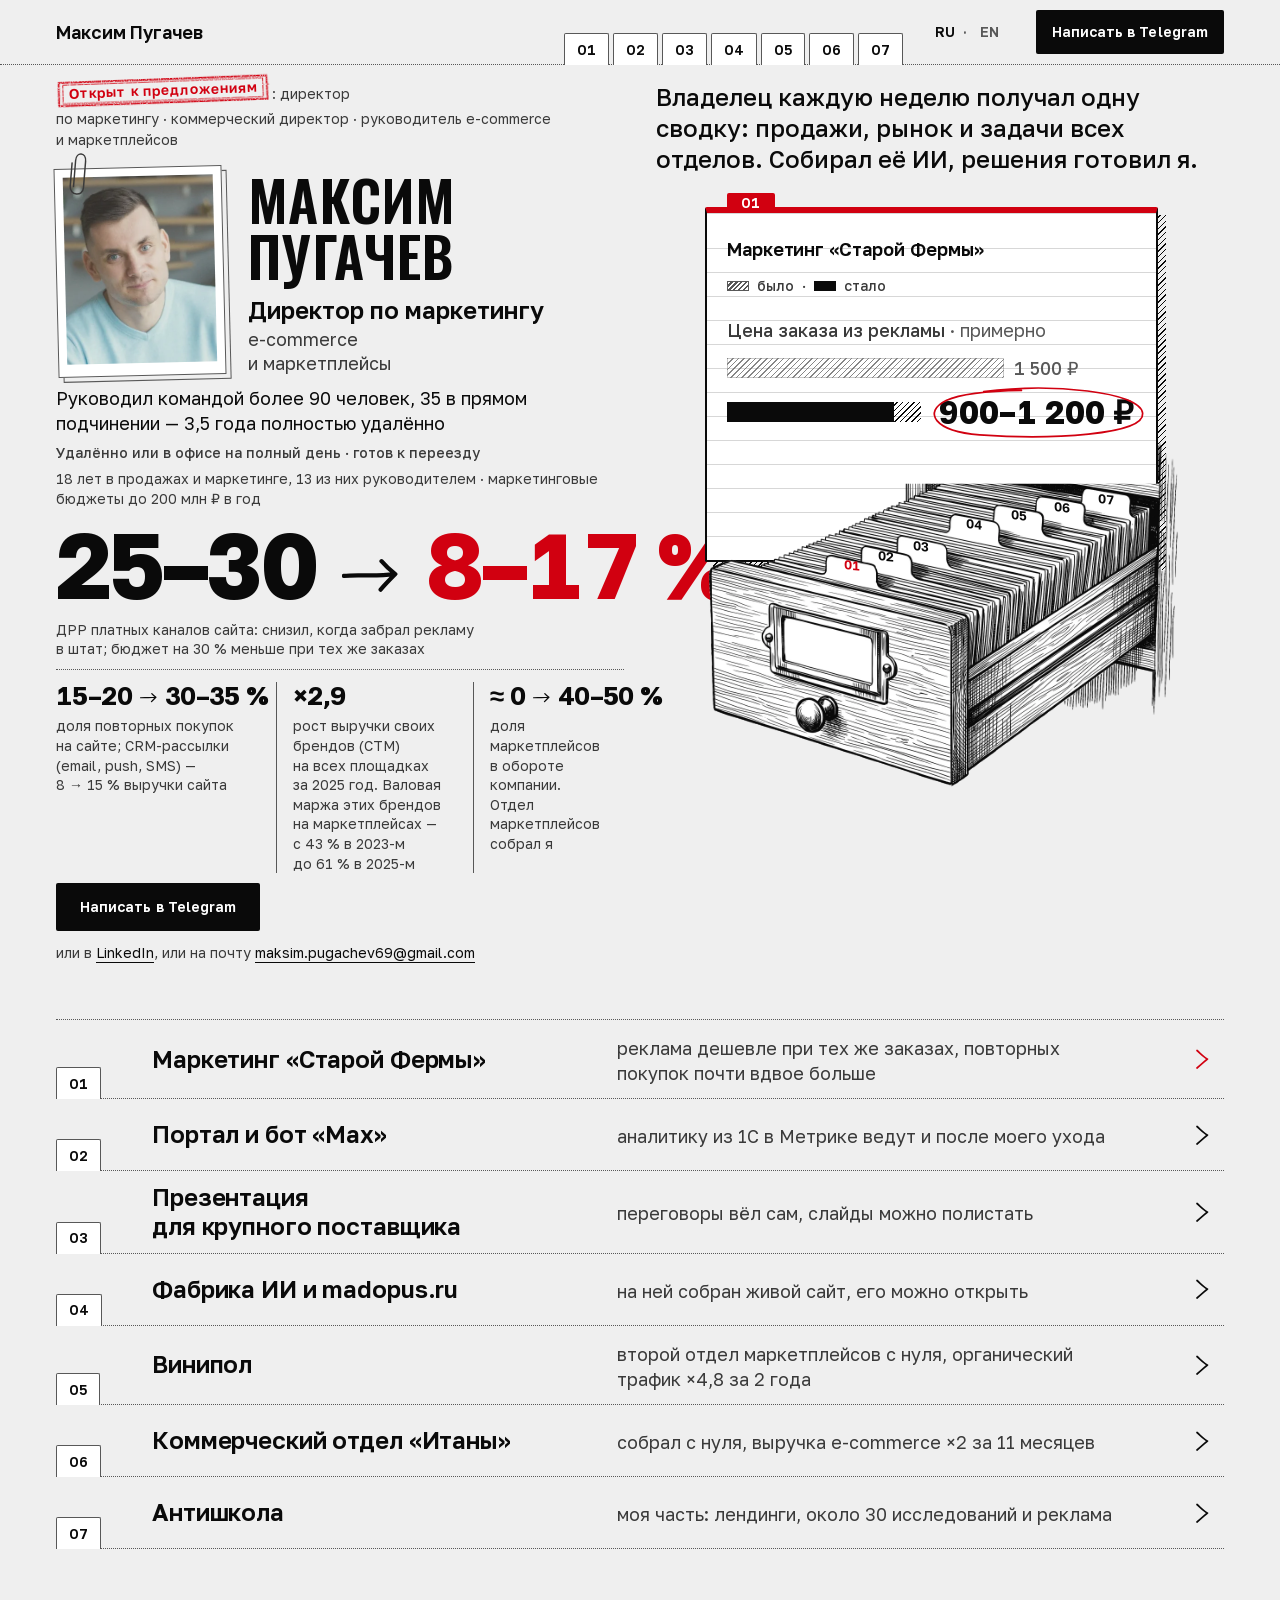
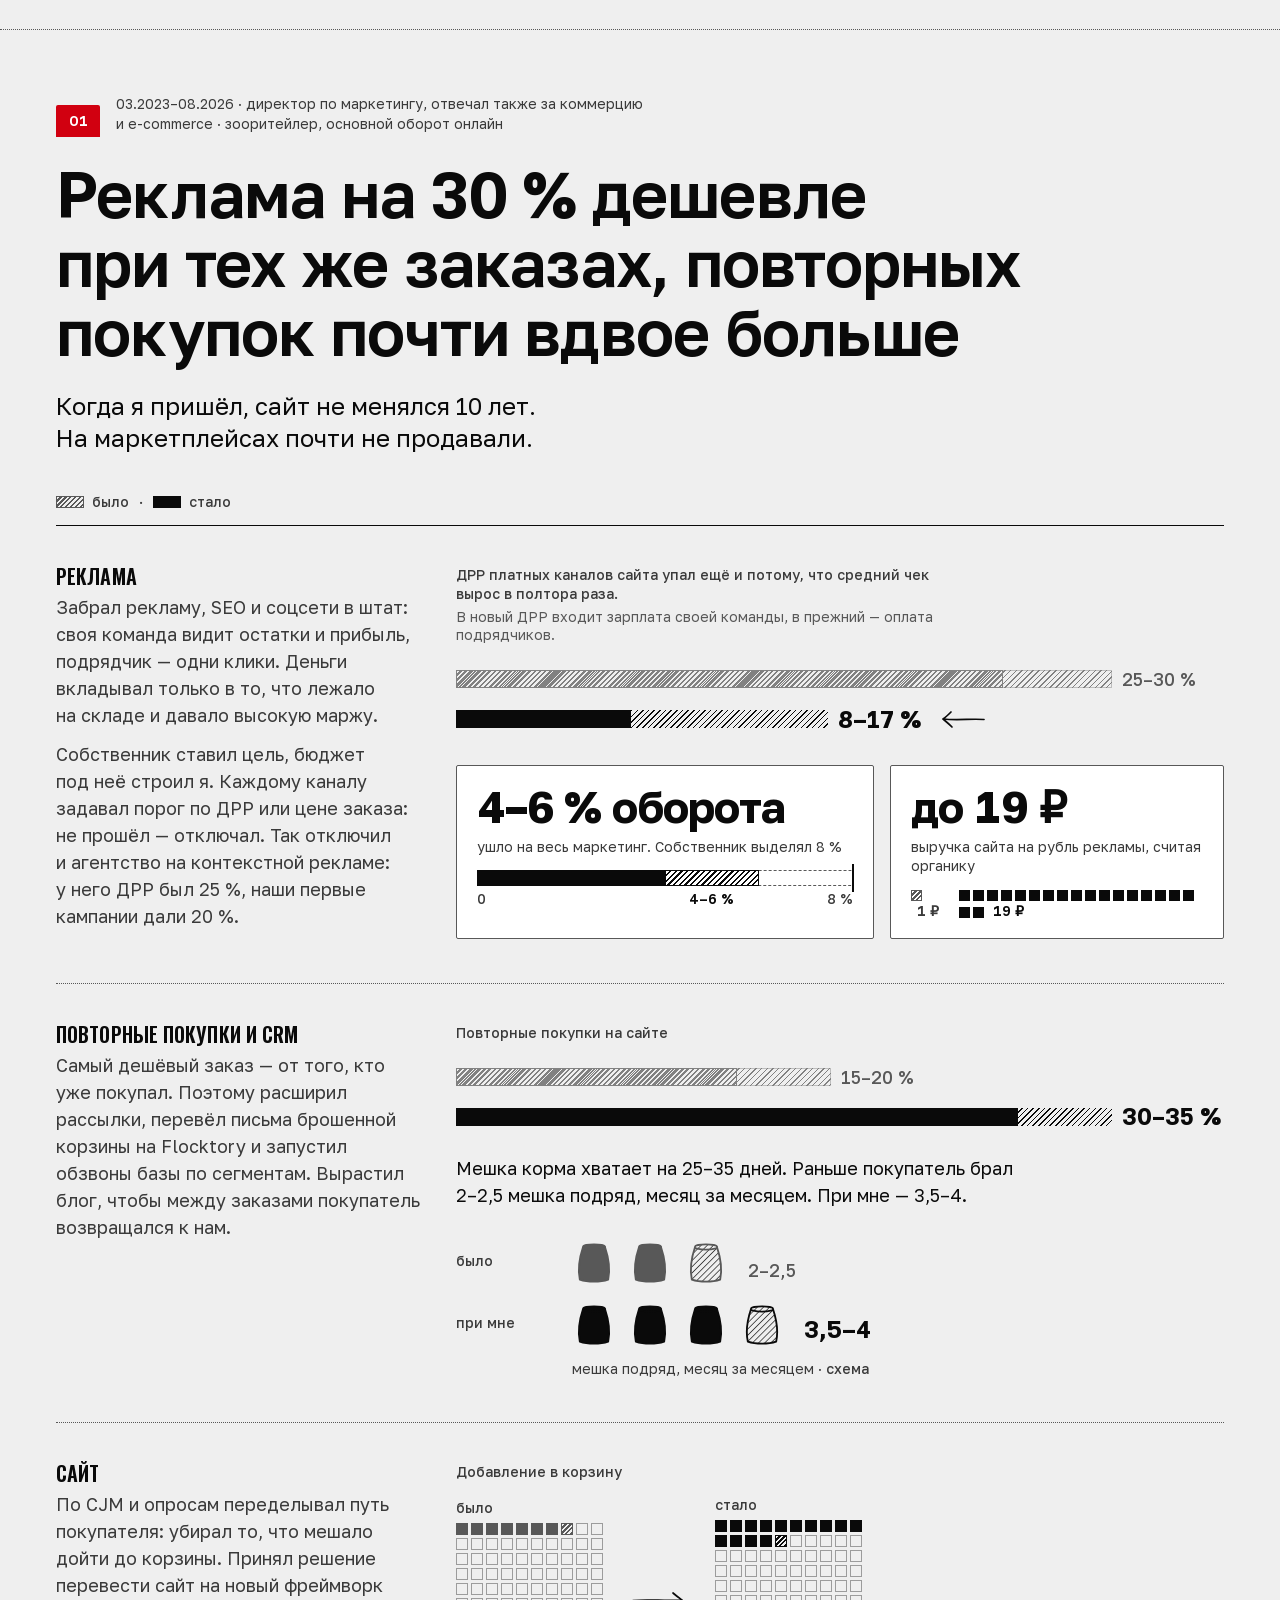
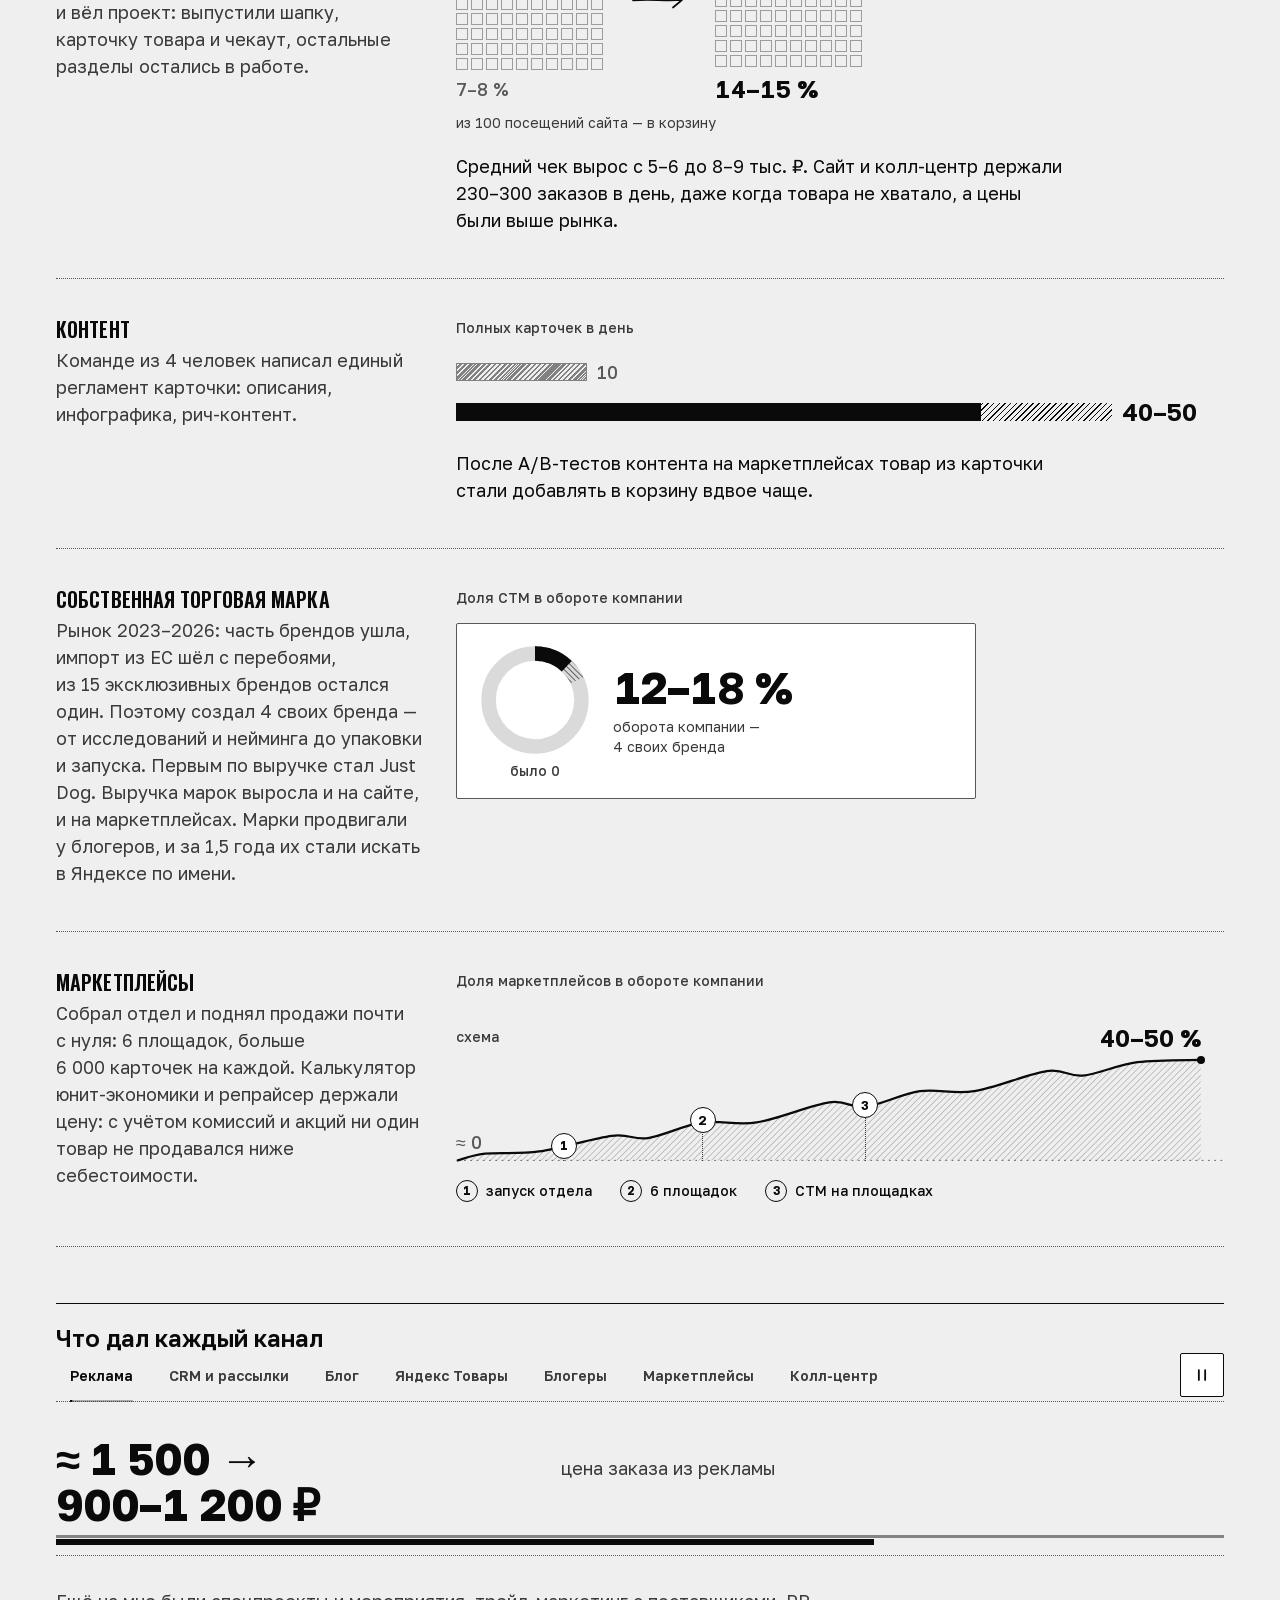
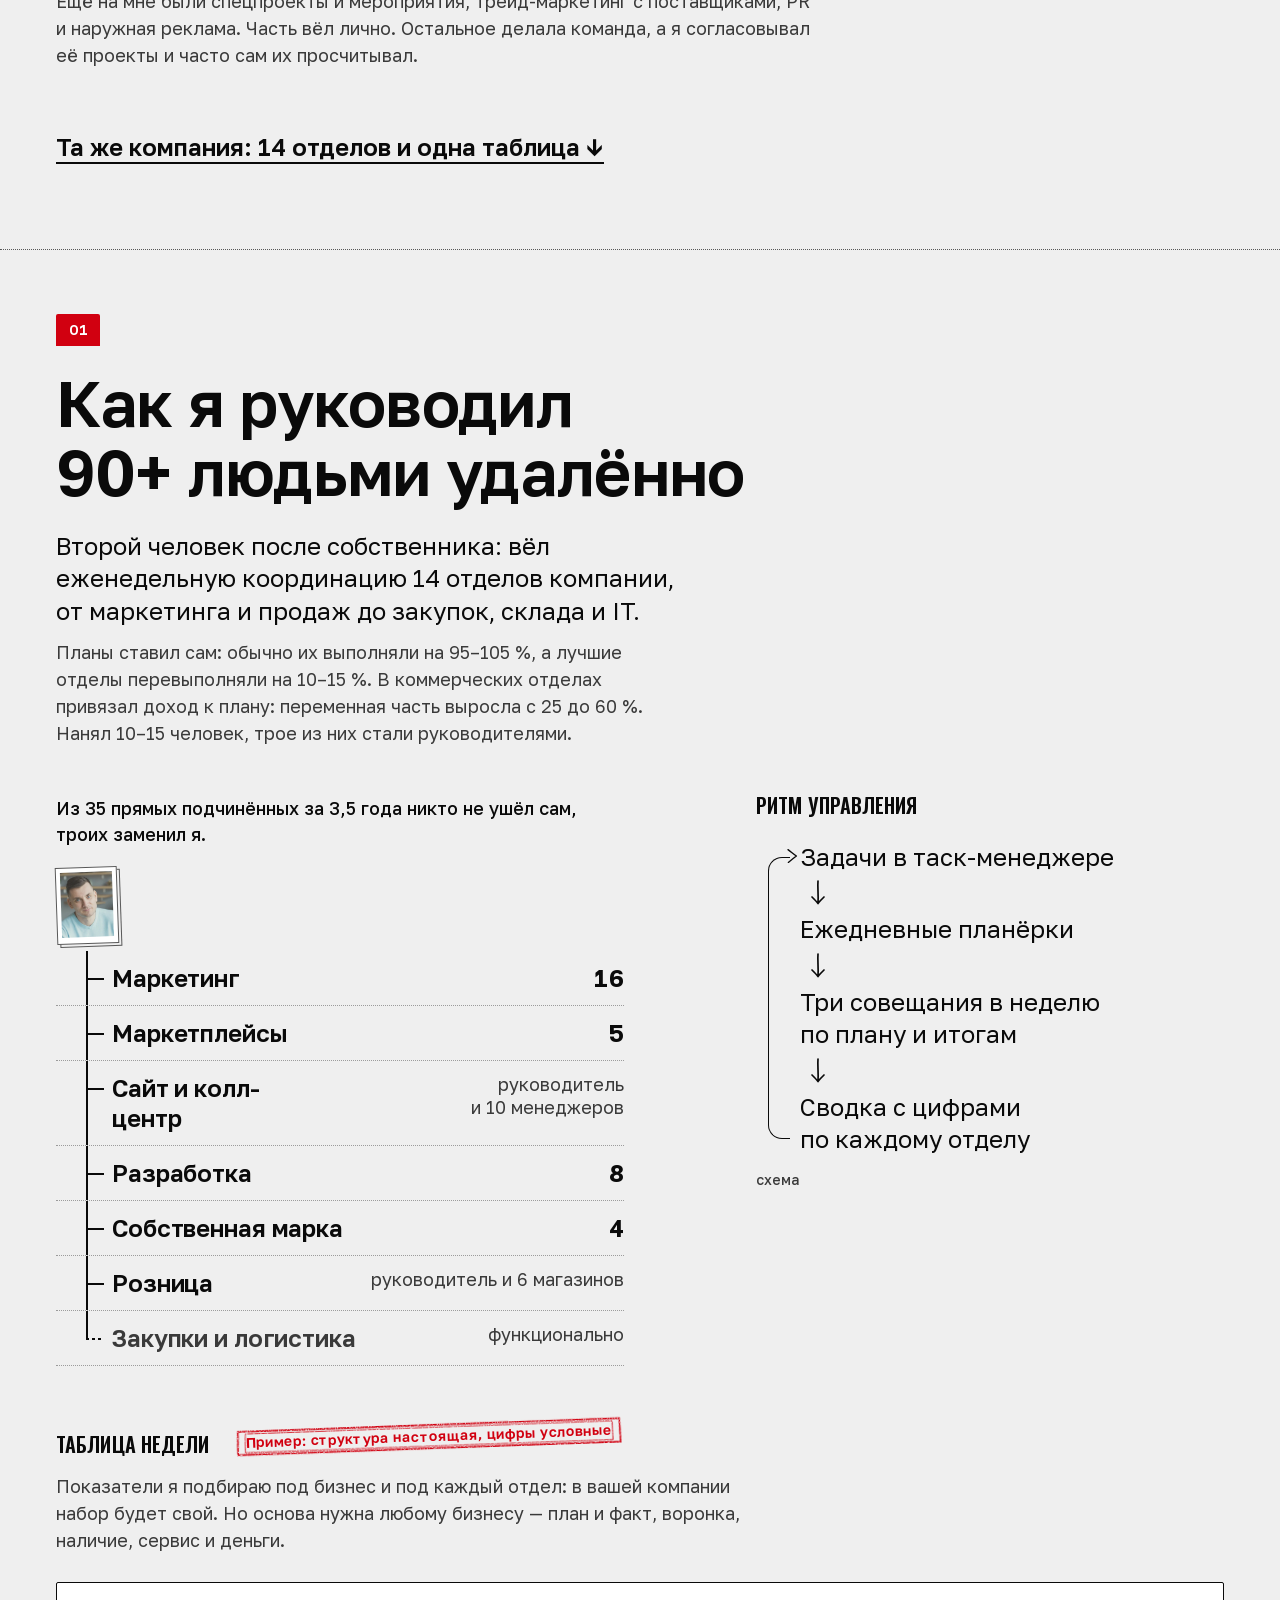
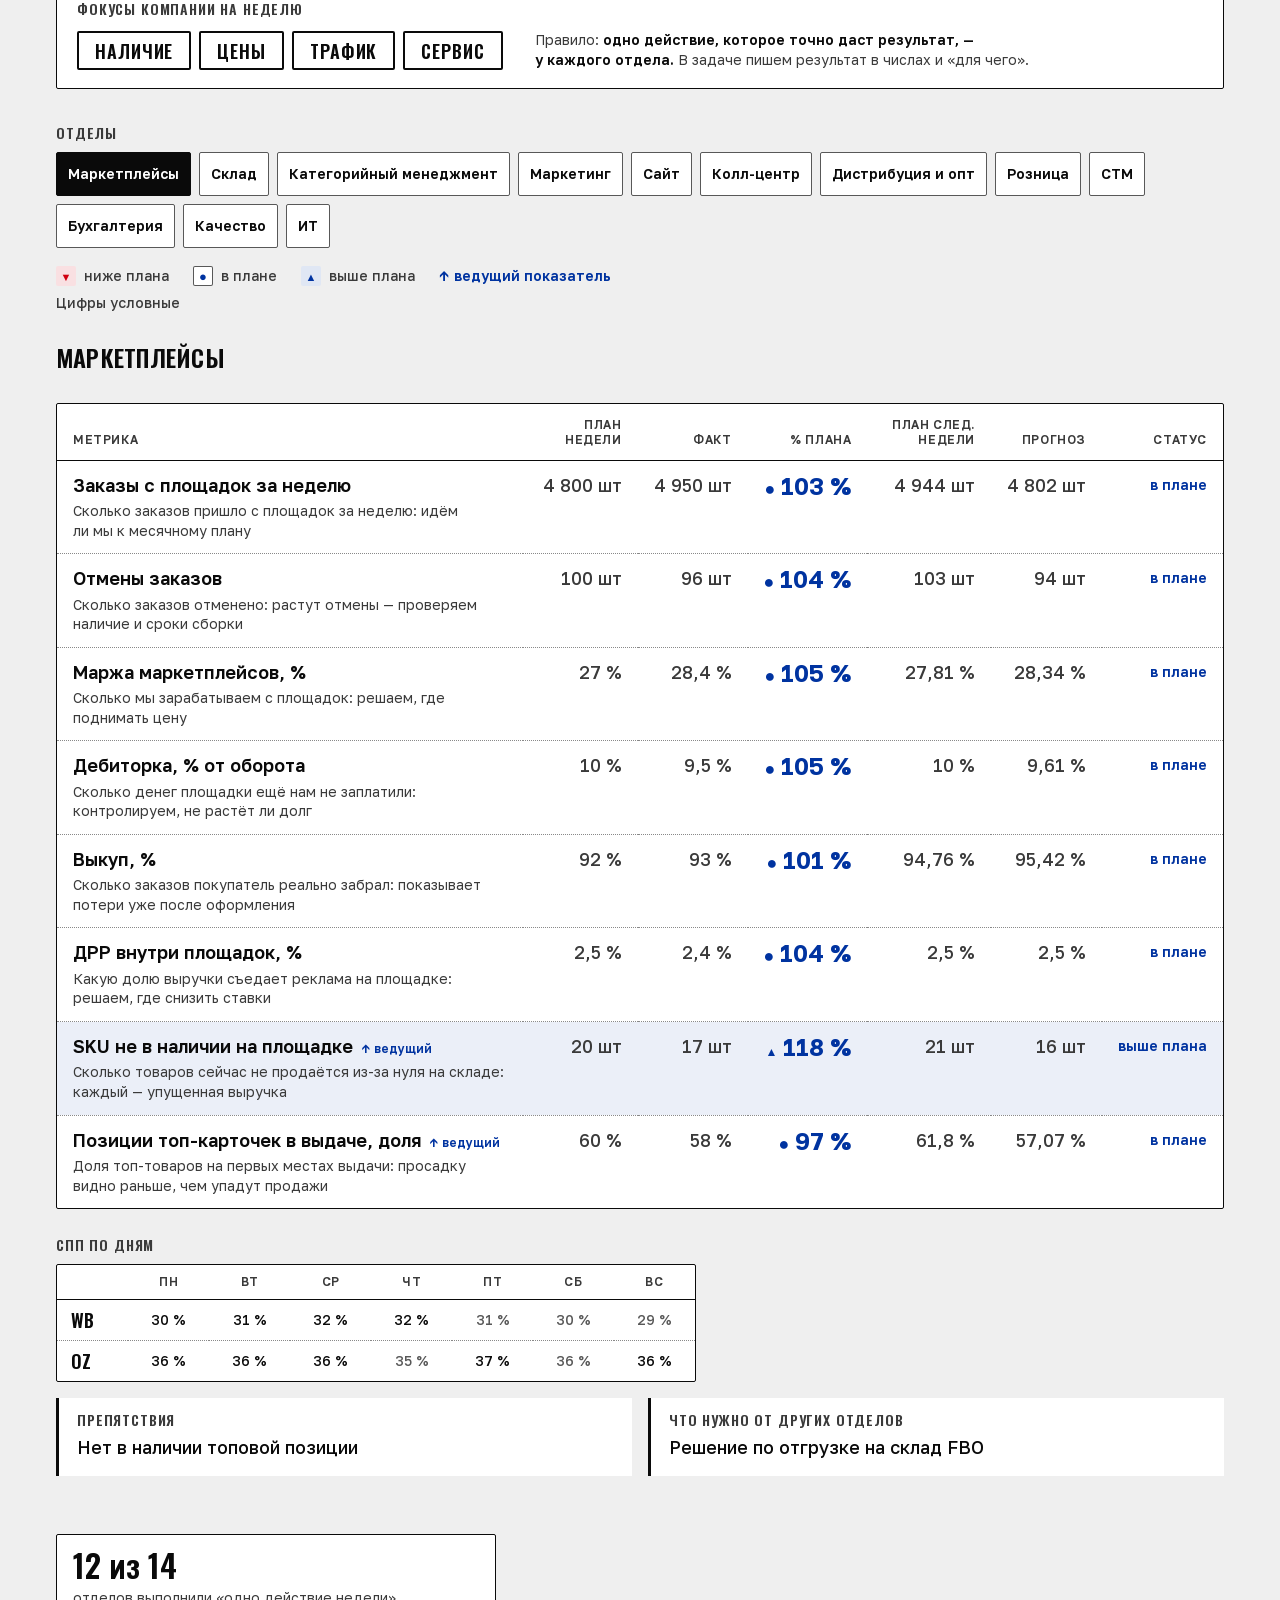
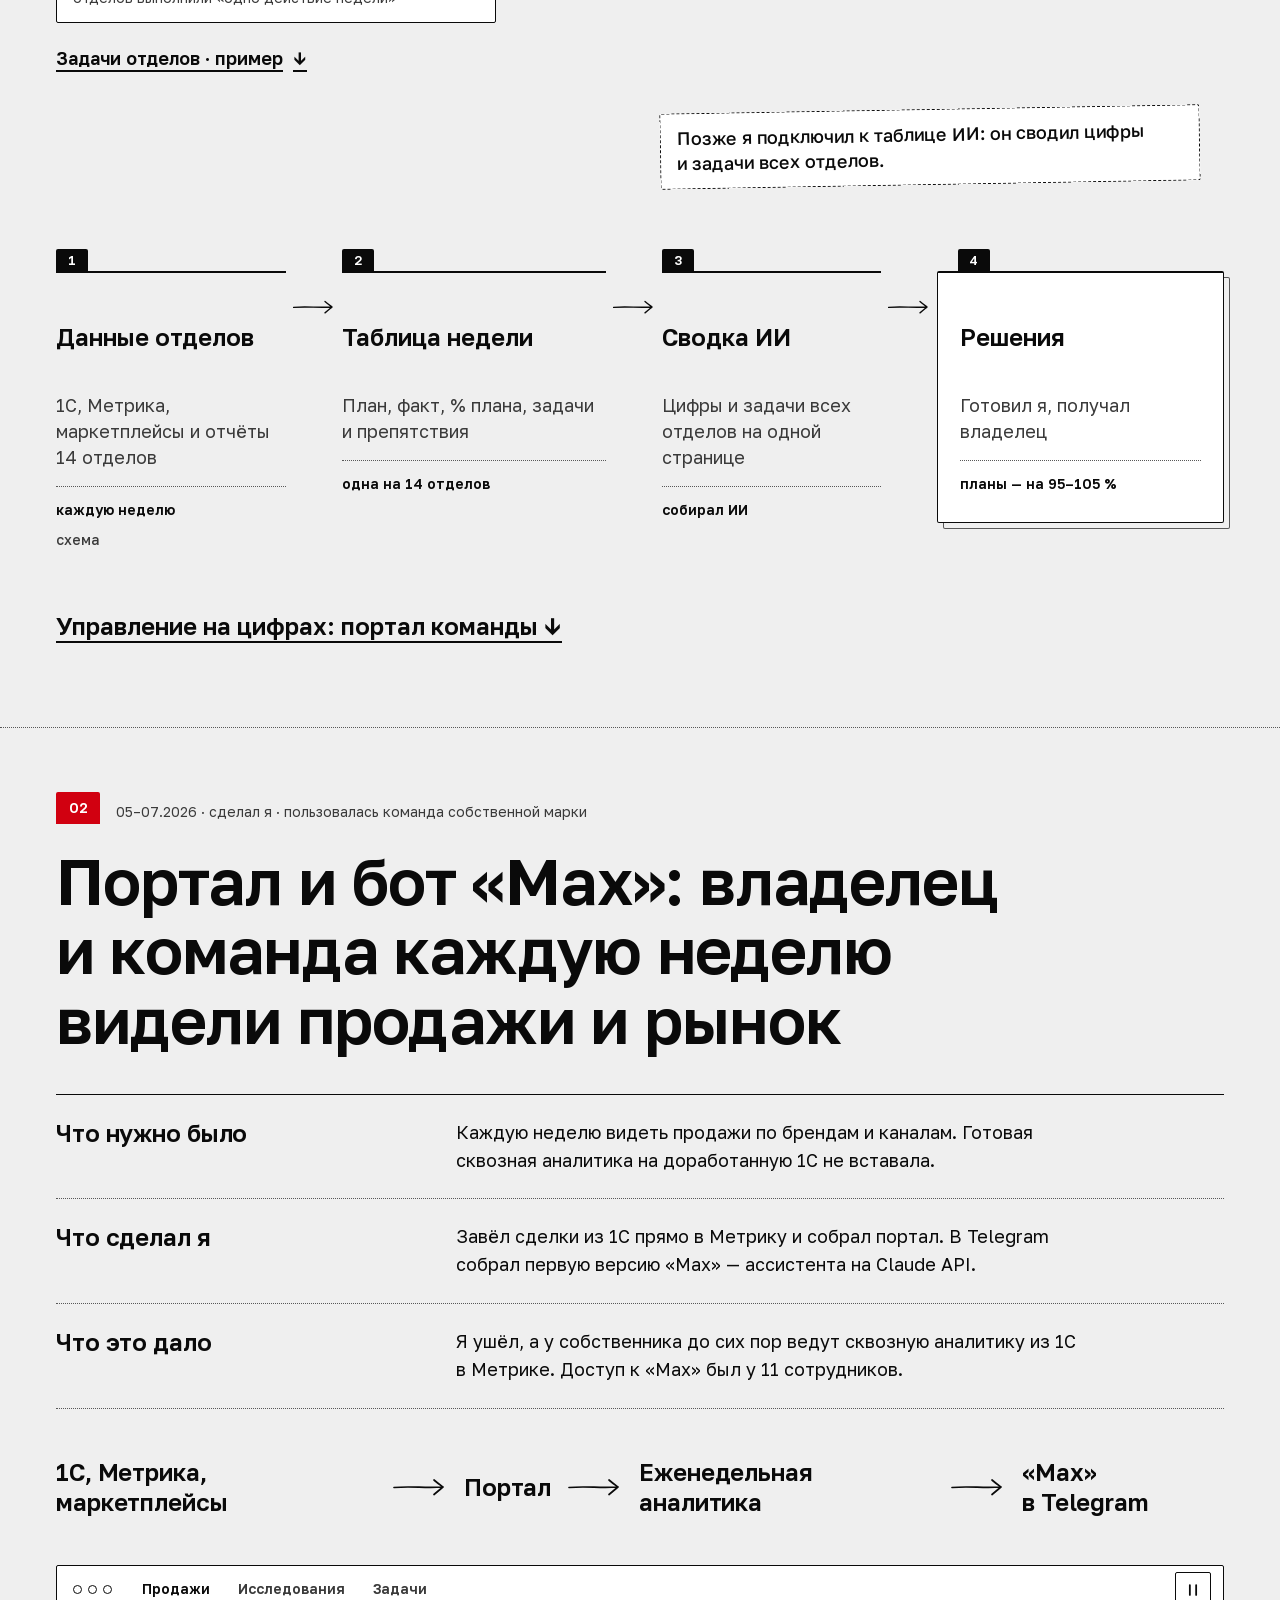
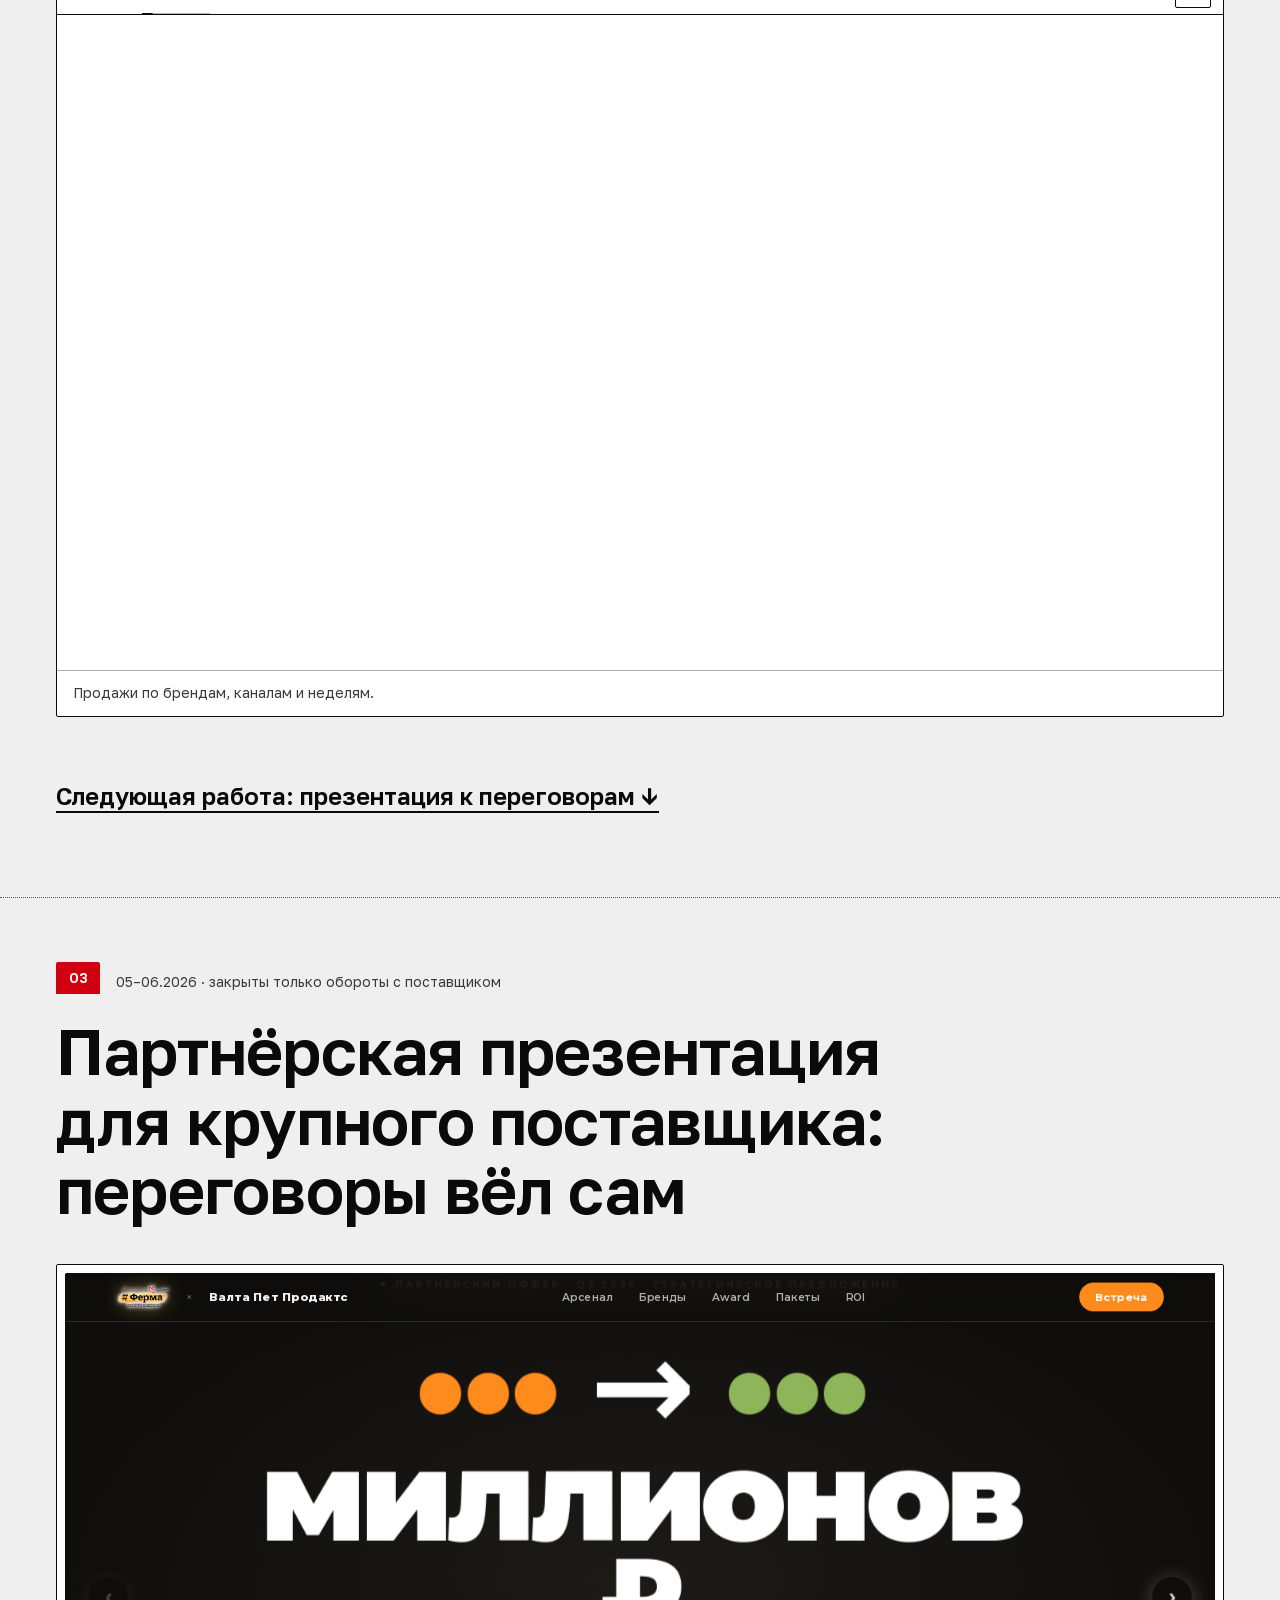
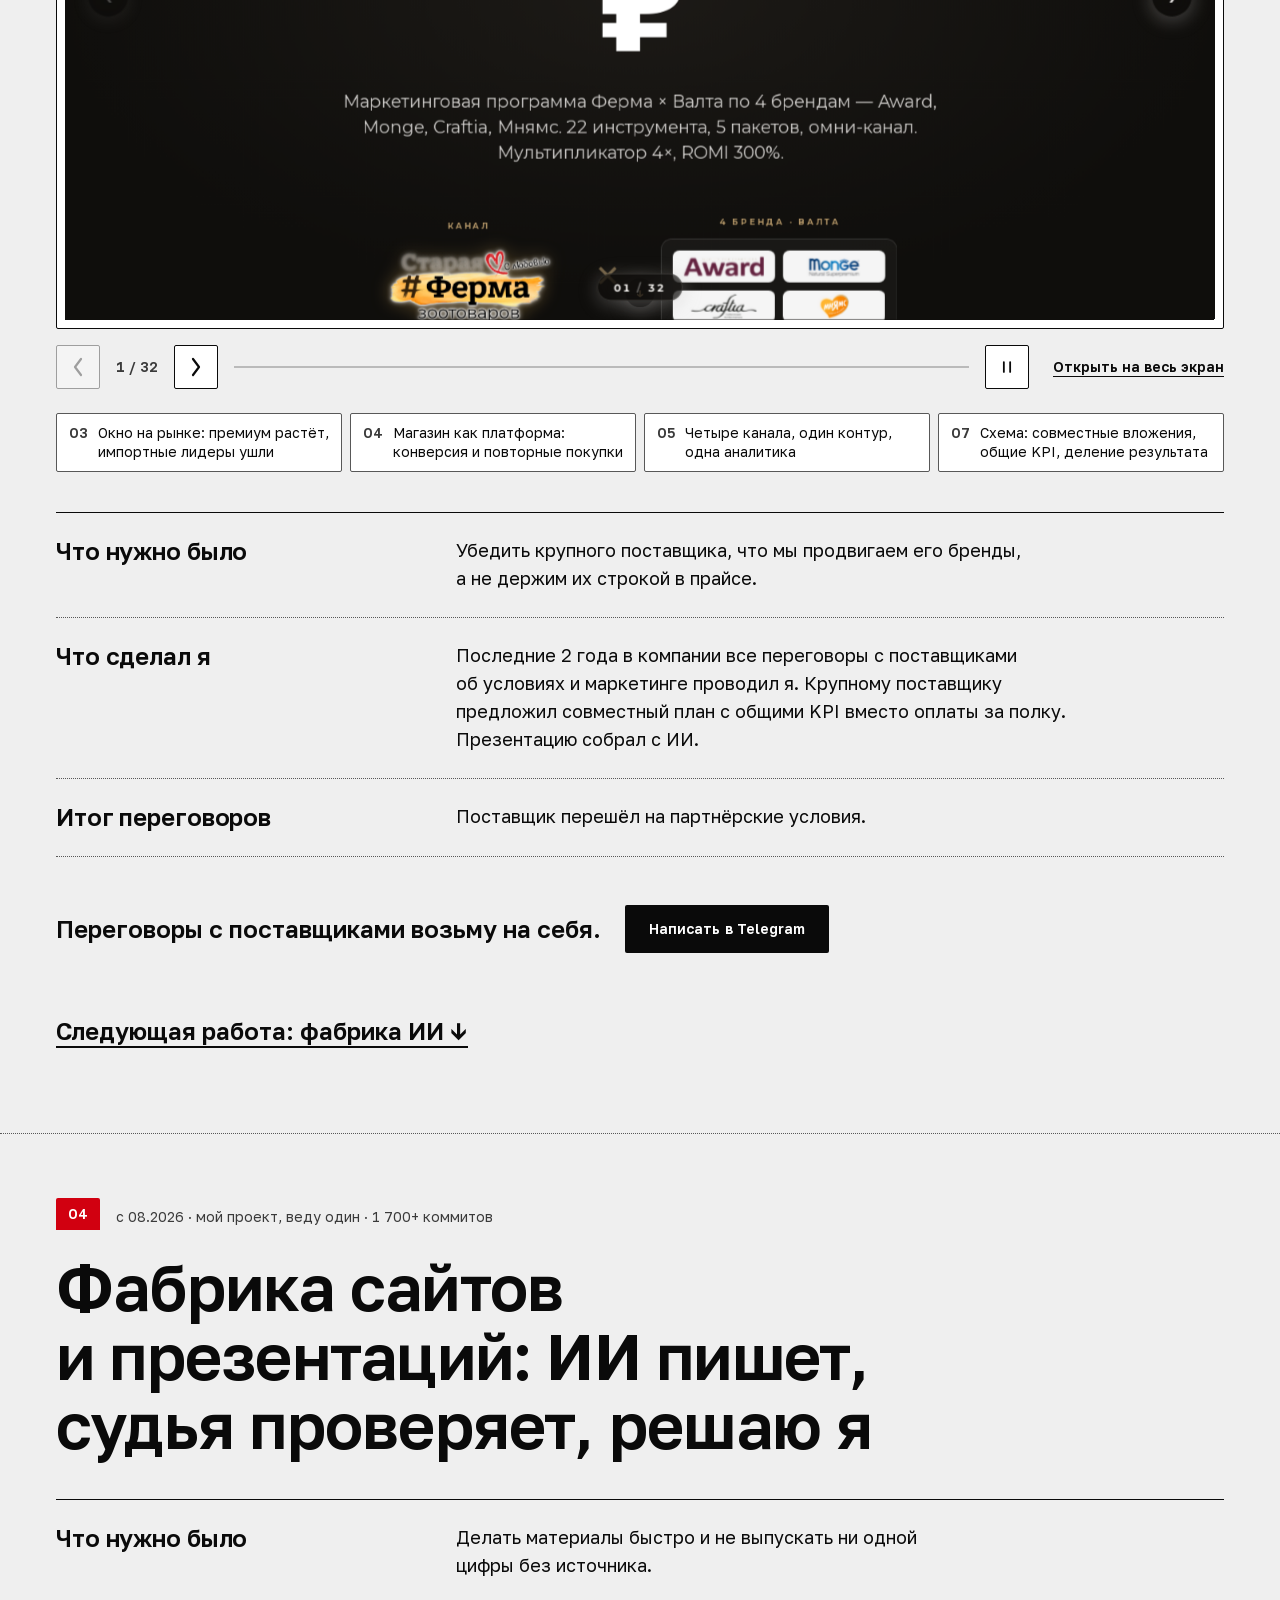
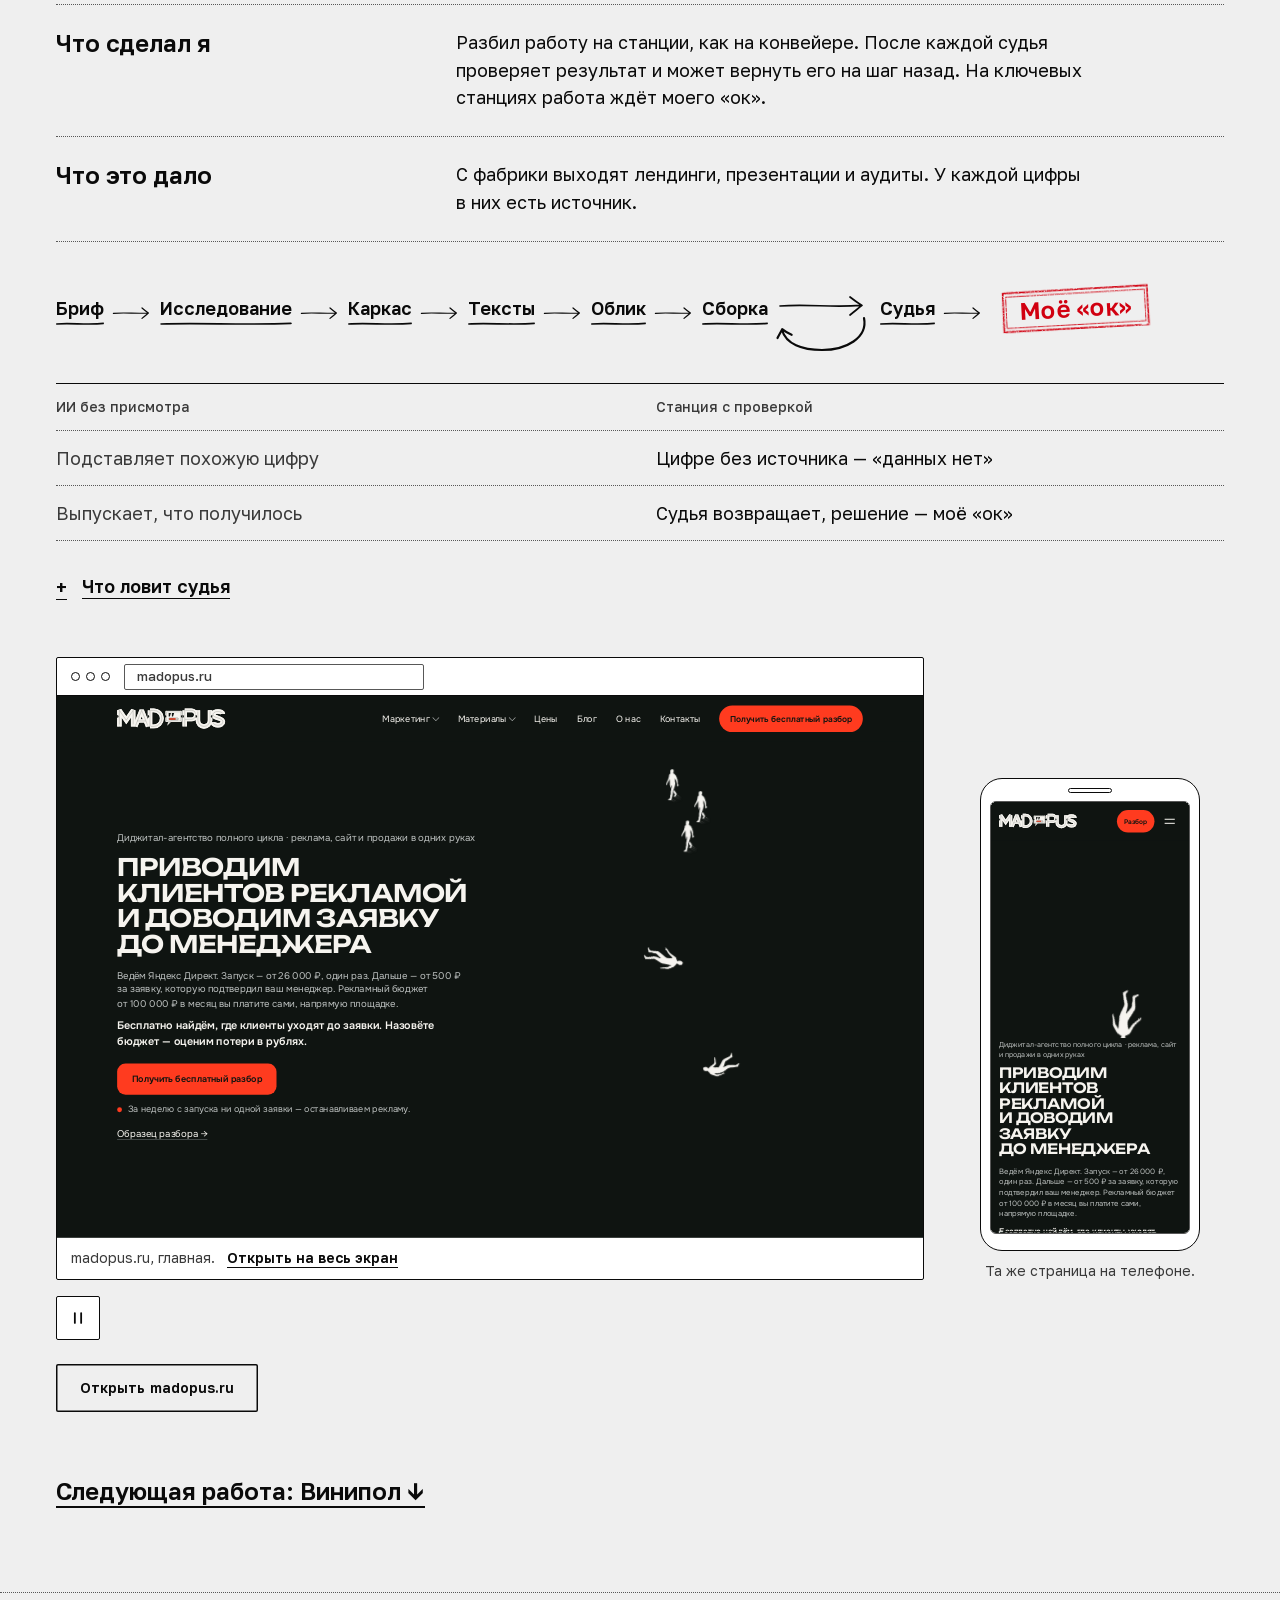
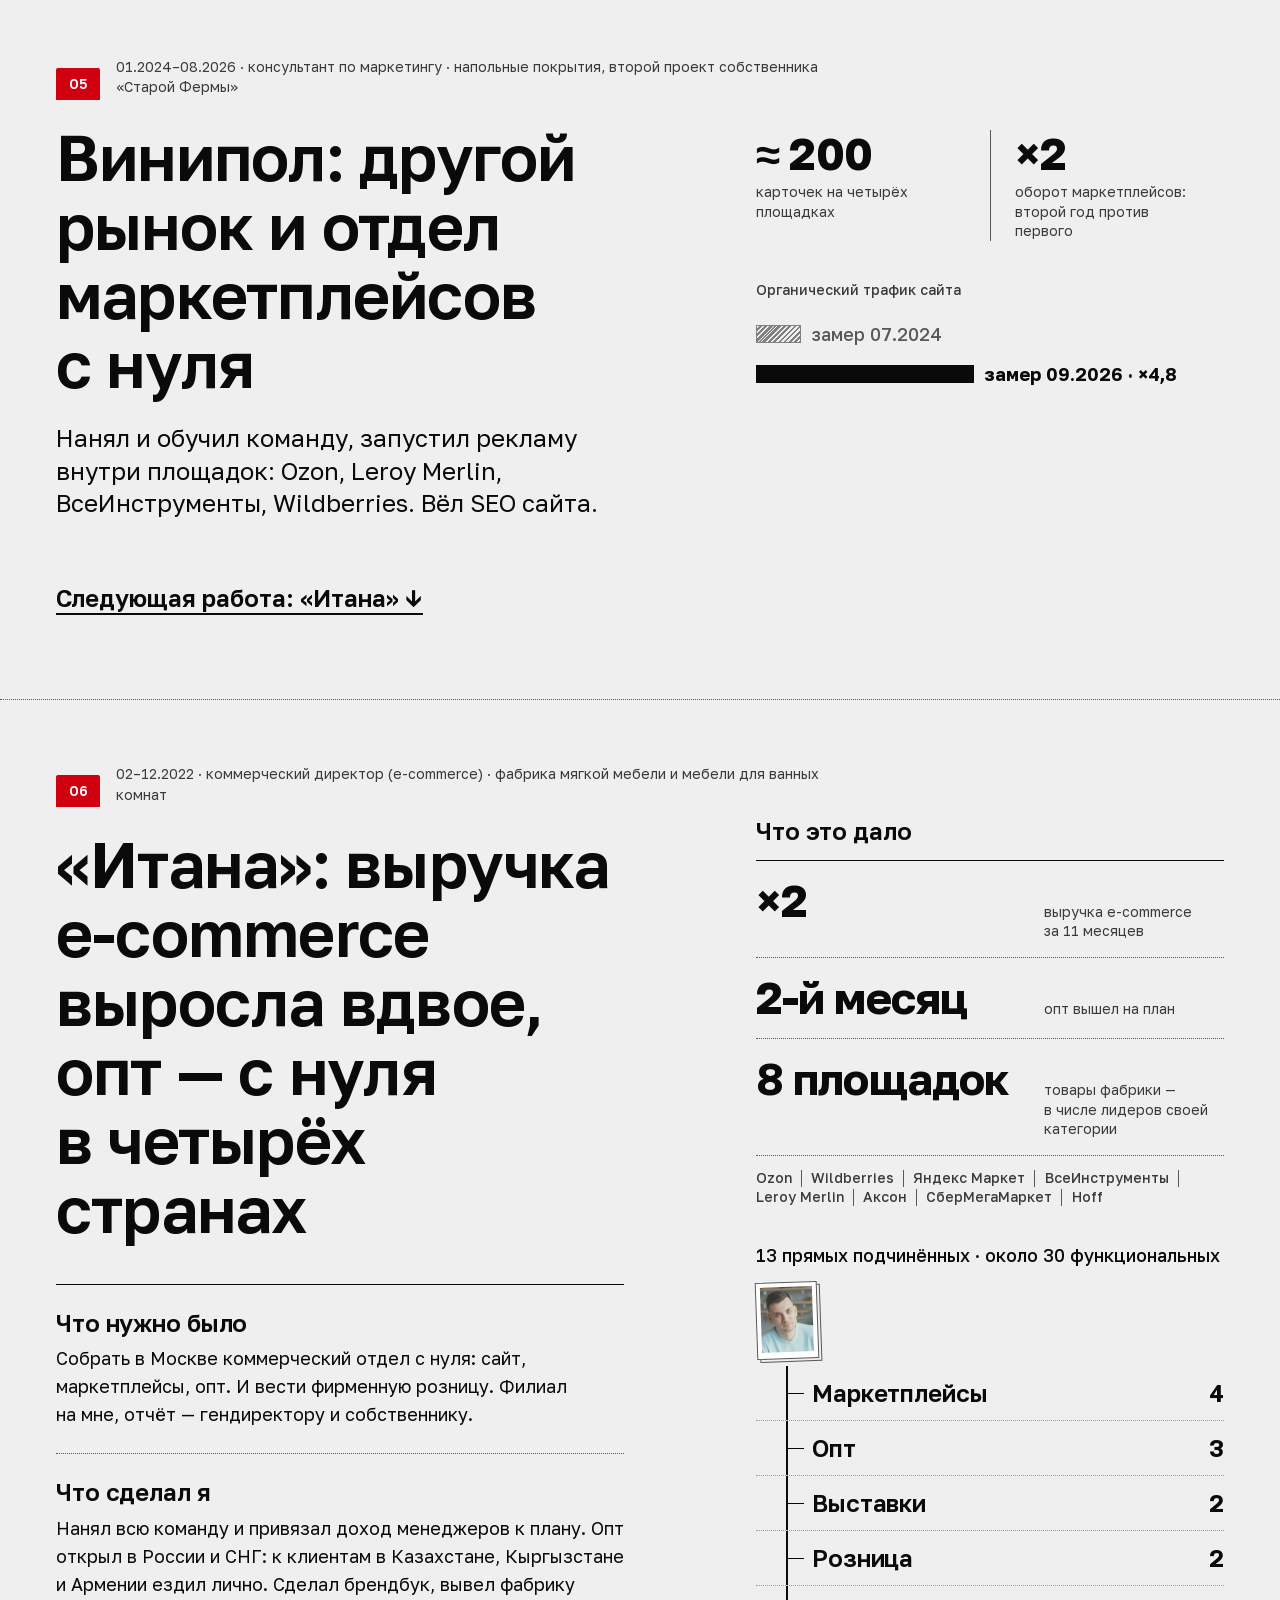
==== index.html @ 152501a0 "Itana as work 06 (card + section), drawer redrawn with 7 tabs, Antishkola 07; weekly table marked as" ====
<!doctype html>
<html lang="ru">
<head>
<meta charset="utf-8">
<meta name="viewport" content="width=device-width, initial-scale=1">
<meta name="color-scheme" content="light dark">
<link rel="icon" href="/favicon.svg" type="image/svg+xml">
<title>Максим Пугачев — директор по маркетингу. Примеры работ</title>
<link rel="alternate" hreflang="ru" href="https://maksimpugachev.com/">
<link rel="alternate" hreflang="en" href="https://maksimpugachev.com/en/">
<link rel="alternate" hreflang="x-default" href="https://maksimpugachev.com/">
<link rel="canonical" href="https://maksimpugachev.com/">
<meta property="og:url" content="https://maksimpugachev.com/">
<meta name="description" content="Директор по маркетингу: реклама дешевле при тех же заказах, повторных покупок почти вдвое больше, свои бренды и маркетплейсы с нуля. Семь работ и что они дали.">
<meta property="og:title" content="Максим Пугачев — директор по маркетингу. Примеры работ">
<meta property="og:description" content="Директор по маркетингу: реклама дешевле при тех же заказах, повторных покупок почти вдвое больше, свои бренды и маркетплейсы с нуля. Семь работ и что они дали.">
<meta property="og:type" content="profile">
<meta property="og:image" content="https://maksimpugachev.com/img/og-image.png">
<meta property="og:image:width" content="1200">
<meta property="og:image:height" content="630">
<meta name="twitter:card" content="summary_large_image">
<meta property="og:locale" content="ru_RU">
<meta property="og:locale:alternate" content="en_US">
<script>try{if(localStorage.getItem("lang")==="en"&&!location.hash)location.replace("en/")}catch(e){}</script>
<script>document.documentElement.classList.add("js");if(!matchMedia("(prefers-reduced-motion: reduce)").matches)document.documentElement.classList.add("anim");setTimeout(function(){if(!document.documentElement.classList.contains("js-ok"))document.documentElement.classList.remove("anim")},4000);</script>
<link rel="preload" href="fonts/Oswald-cyrillic-500-700.woff2" as="font" type="font/woff2" crossorigin>
<link rel="preload" href="fonts/GolosText-cyrillic-400-700.woff2" as="font" type="font/woff2" crossorigin>
<link rel="stylesheet" href="css/live.css">
<link rel="stylesheet" href="css/site.css">
<script type="application/ld+json">{"@context": "https://schema.org", "@type": "Person", "name": "Максим Пугачев", "jobTitle": "Директор по маркетингу", "image": "https://maksimpugachev.com/img/maksim-color-672.jpg", "sameAs": ["https://t.me/MaksimPugachev", "https://www.linkedin.com/in/maksim-pugachev"]}</script>
<script>
(function(m,e,t,r,i,k,a){m[i]=m[i]||function(){(m[i].a=m[i].a||[]).push(arguments)};m[i].l=1*new Date();
for(var j=0;j<document.scripts.length;j++){if(document.scripts[j].src===r){return;}}
k=e.createElement(t),a=e.getElementsByTagName(t)[0],k.async=1,k.src=r,a.parentNode.insertBefore(k,a)})(window,document,"script","https://mc.yandex.ru/metrika/tag.js","ym");
ym(113771801,"init",{clickmap:true,trackLinks:true,accurateTrackBounce:true,webvisor:true});
document.addEventListener("click",function(e){var t=e.target.closest&&e.target.closest("[data-goal],.lang-a,.dtab,.rx");if(!t)return;
var g=t.getAttribute("data-goal")||(t.classList.contains("lang-a")?"lang-switch":"toc-click");try{ym(113771801,"reachGoal",g);}catch(_){}},true);
</script>
</head>
<body>
<noscript><div><img src="https://mc.yandex.ru/watch/113771801" style="position:absolute;left:-9999px;" alt=""></div></noscript>
<a class="skip" href="#main">К содержанию</a>
<svg width="0" height="0" style="position:absolute" aria-hidden="true" focusable="false"><defs><filter id="stamp-rough" x="-4%" y="-20%" width="108%" height="140%" color-interpolation-filters="sRGB"><feTurbulence type="fractalNoise" baseFrequency="0.04 0.3" numOctaves="2" seed="5" result="n1"/><feDisplacementMap in="SourceGraphic" in2="n1" scale="1.6" xChannelSelector="R" yChannelSelector="G" result="d"/><feTurbulence type="fractalNoise" baseFrequency="0.9" numOctaves="2" seed="11" result="n2"/><feColorMatrix in="n2" type="matrix" values="0 0 0 0 0  0 0 0 0 0  0 0 0 0 0  0 0 0 -2.6 2.25" result="holes"/><feComposite in="d" in2="holes" operator="in"/></filter><filter id="stamp-speck" x="0" y="0" width="100%" height="100%" color-interpolation-filters="sRGB"><feTurbulence type="fractalNoise" baseFrequency="1.1" numOctaves="1" seed="3" result="n"/><feColorMatrix in="n" type="matrix" values="0 0 0 0 0  0 0 0 0 0  0 0 0 0 0  0 0 0 -2.2 2.05" result="holes"/><feComposite in="SourceGraphic" in2="holes" operator="in"/></filter></defs></svg>
<header class="top"><div class="top-in"><a class="name" href="#hero">Максим Пугачев</a><nav class="tabs" aria-label="Работы"><a class="tab" href="#ferma" data-goal="toc-click">01<span class="tab-n">Маркетинг «Старой Фермы»</span></a><a class="tab" href="#stm" data-goal="toc-click">02<span class="tab-n">Портал и бот «Max»</span></a><a class="tab" href="#deck" data-goal="toc-click">03<span class="tab-n">Презентация для крупного поставщика</span></a><a class="tab" href="#factory" data-goal="toc-click">04<span class="tab-n">Фабрика ИИ и madopus.ru</span></a><a class="tab" href="#floor" data-goal="toc-click">05<span class="tab-n">Винипол</span></a><a class="tab" href="#itana" data-goal="toc-click">06<span class="tab-n">Коммерческий отдел «Итаны»</span></a><a class="tab" href="#antishkola" data-goal="toc-click">07<span class="tab-n">Антишкола</span></a></nav><nav class="lang" aria-label="Язык"><span class="lang-c" aria-current="true">RU</span><span class="lang-d" aria-hidden="true">·</span><a class="lang-a" href="en/" hreflang="en" lang="en" data-lang="en" aria-label="English version">EN</a></nav><a class="btn btn-sm" href="https://t.me/MaksimPugachev" data-goal="tg-click">Написать в Telegram</a></div></header>
<main id="main">
<div class="first">
<section id="hero" class="hero" aria-labelledby="h1" data-move="hero"><p class="cat"><span class="stamp"><svg viewBox="0 0 200 40" preserveAspectRatio="none" aria-hidden="true" focusable="false"><path class="st-o" d="M2.4 3.2 L197.6 2.3 L197.9 37.4 L2.1 37.9 Z" vector-effect="non-scaling-stroke"/><path class="st-i" d="M6.2 6.6 L193.9 5.9 L194.1 34.1 L5.9 34.6 Z" vector-effect="non-scaling-stroke"/></svg><span class="st-t">Открыт к предложениям</span></span>: директор по маркетингу · коммерческий директор · руководитель <span class="nw">e-commerce</span> и маркетплейсов</p><div class="id"><figure class="photo"><svg class="clip" viewBox="0 0 30 72" aria-hidden="true" focusable="false"><path d="M9 56 V17 C 9 3, 24 3, 24 17 V57 C 24 71, 4 70, 4 56 V21" fill="none" stroke="currentColor" stroke-width="2.2" stroke-linecap="round" stroke-linejoin="round"/></svg><picture><source type="image/webp" srcset="img/maksim-color-336.webp 1x, img/maksim-color-672.webp 2x"><img src="img/maksim-color-336.jpg" srcset="img/maksim-color-336.jpg 1x, img/maksim-color-672.jpg 2x" width="176" height="217" alt="Максим Пугачев"></picture></figure><div class="id-t"><h1 id="h1">Максим Пугачев</h1><p class="role"><span class="r1">Директор по маркетингу</span><span class="r2"><span class="nw">e-commerce</span> и маркетплейсы</span></p></div></div><div class="facts"><p class="team">Руководил командой более 90 человек, 35 в прямом подчинении — 3,5 года полностью удалённо</p><p class="place">Удалённо или в офисе на полный день · готов к переезду</p><p class="exp">18 лет в продажах и маркетинге, 13 из них руководителем · маркетинговые бюджеты до 200 млн ₽ в год</p></div><dl class="figs" data-show="четыре цифры: было → стало"><div class="fig fig-0"><dt><span class="n"><span class="nw">25–30</span> <span class="arr">→</span> <span class="to"><span class="nw">8–17</span> %</span></span></dt><dd>ДРР платных каналов сайта: снизил, когда забрал рекламу в штат; бюджет на 30 % меньше при тех же заказах</dd></div><div class="fig fig-1"><dt><span class="n"><span class="nw">15–20</span> <span class="arr">→</span> <span class="nw">30–35</span> %</span></dt><dd>доля повторных покупок на сайте; CRM-рассылки (email, push, SMS) — <span class="nw">8 → 15 %</span> выручки сайта</dd></div><div class="fig fig-2"><dt><span class="n">×2,9</span></dt><dd>рост выручки своих брендов (СТМ) на всех площадках за 2025 год. Валовая маржа этих брендов на маркетплейсах — с <span class="nw">43 %</span> в <span class="nw">2023-м</span> до <span class="nw">61 %</span> в <span class="nw">2025-м</span></dd></div><div class="fig fig-3"><dt><span class="n"><span class="nw">≈ 0</span> <span class="arr">→</span> <span class="nw">40–50</span> %</span></dt><dd>доля маркетплейсов в обороте компании. Отдел маркетплейсов собрал я</dd></div></dl><p class="cta"><a class="btn" href="https://t.me/MaksimPugachev" data-goal="tg-click">Написать в Telegram</a><span class="mail">или в <a href="https://www.linkedin.com/in/maksim-pugachev" data-goal="li-click" rel="me">LinkedIn</a>, или на почту <a href="mailto:maksim.pugachev69@gmail.com" data-goal="mail-click">maksim.pugachev69@gmail.com</a></span></p></section>
<section id="toc" class="toc" aria-labelledby="thesis" data-key-image data-move="toc"><p id="thesis" class="thesis">Владелец каждую неделю получал одну сводку: продажи, рынок и задачи всех отделов. Собирал её ИИ, решения готовил я.</p><div class="stagewrap"><div class="stage" id="stage"><div class="cam" id="cam"><div class="pulls"><div class="card is-up is-open" id="card-1" data-card="1"><div class="sh"></div><div class="paper"><span class="ctab">01</span><div class="face"><a class="ct" href="#ferma" data-goal="toc-click">Маркетинг «Старой Фермы»</a><p class="key key-card"><span class="k k-was">было</span> · <span class="k k-now">стало</span></p></div><div class="bars bars-one"><div class="br"><p class="bl">Цена заказа из рекламы <span class="bl-q">· примерно</span></p><div class="trk trk-was"><i class="b b-was" style="--w:100%"></i><b class="v v-was" style="--w:100%"><span class="nw">1 500</span> ₽</b></div><div class="trk trk-now"><i class="b b-now" data-from="1.43" style="--w:70%"><i class="sd" style="width:85.71%"></i></i><b class="v v-now" style="--w:70%"><span class="circ-w"><span class="nw">900–1 200</span> ₽<svg class="circ" viewBox="0 0 190 44" preserveAspectRatio="none" aria-hidden="true" focusable="false"><path class="mk mk-ring" pathLength="1" vector-effect="non-scaling-stroke" d="M51.8 6 C 107.1 -1, 181.4 6, 183.1 23 C 184.8 40, 107.1 44, 48.4 40 C 10.4 37, 1.7 22, 20.7 13 C 41.5 4, 107.1 2, 169.3 10"/></svg></span></b></div></div></div></div></div><div class="card" id="card-2" data-card="2"><div class="sh"></div><div class="paper"><span class="ctab">02</span><div class="face"><a class="ct" href="#stm" data-goal="toc-click">Портал и бот «Max»</a></div><div class="proof"><picture><source type="image/webp" srcset="img/stm-sales-880.webp 880w, img/stm-sales-1760.webp 1760w" sizes="(min-width:1200px) 560px, 92vw"><img width="880" height="550" src="img/stm-sales-880.jpg" srcset="img/stm-sales-880.jpg 880w, img/stm-sales-1760.jpg 1760w" sizes="(min-width:1200px) 560px, 92vw" alt="Продажи по брендам, каналам и неделям." loading="lazy" decoding="async"></picture></div></div></div><div class="card" id="card-3" data-card="3"><div class="sh"></div><div class="paper"><span class="ctab">03</span><div class="face"><a class="ct" href="#deck" data-goal="toc-click">Презентация для крупного поставщика</a></div><div class="proof"><picture><source type="image/webp" srcset="img/deck-4-880.webp 880w, img/deck-4-1760.webp 1760w" sizes="(min-width:1200px) 560px, 92vw"><img width="880" height="471" src="img/deck-4-880.jpg" srcset="img/deck-4-880.jpg 880w, img/deck-4-1760.jpg 1760w" sizes="(min-width:1200px) 560px, 92vw" alt="Слайд партнёрской презентации" loading="lazy" decoding="async"></picture></div></div></div><div class="card" id="card-4" data-card="4"><div class="sh"></div><div class="paper"><span class="ctab">04</span><div class="face"><a class="ct" href="#factory" data-goal="toc-click">Фабрика ИИ и madopus.ru</a></div><div class="proof"><picture><source type="image/webp" srcset="img/madopus-home-880.webp 880w, img/madopus-home-1400.webp 1400w" sizes="(min-width:1200px) 560px, 92vw"><img width="880" height="550" src="img/madopus-home-880.jpg" srcset="img/madopus-home-880.jpg 880w, img/madopus-home-1400.jpg 1400w" sizes="(min-width:1200px) 560px, 92vw" alt="madopus.ru, главная." loading="lazy" decoding="async"></picture></div></div></div><div class="card" id="card-5" data-card="5"><div class="sh"></div><div class="paper"><span class="ctab">05</span><div class="face"><a class="ct" href="#floor" data-goal="toc-click">Винипол</a></div><div class="proof proof-big"><p class="big" aria-label="×4,8"><span>×4,8</span></p><p class="bigb">органический трафик сайта за 2 года</p></div></div></div><div class="card" id="card-6" data-card="6"><div class="sh"></div><div class="paper"><span class="ctab">06</span><div class="face"><a class="ct" href="#itana" data-goal="toc-click">Коммерческий отдел «Итаны»</a></div><div class="proof proof-big proof-3"><p class="big" aria-label="×2"><span>×2</span></p><p class="bigb">выручка <span class="nw"><span class="nw">e-commerce</span></span> за 11 месяцев</p><dl class="p3"><div><dt>13</dt><dd>человек в команде, всех нанял я</dd></div><div><dt>4 страны</dt><dd>опт с нуля</dd></div></dl></div></div></div><div class="card" id="card-7" data-card="7"><div class="sh"></div><div class="paper"><span class="ctab">07</span><div class="face"><a class="ct" href="#antishkola" data-goal="toc-click">Антишкола</a></div><div class="proof"><picture><source type="image/webp" srcset="img/anti-professiya-660.webp 660w, img/anti-professiya-1320.webp 1320w" sizes="(min-width:1200px) 560px, 92vw"><img width="660" height="318" src="img/anti-professiya-660.jpg" srcset="img/anti-professiya-660.jpg 660w, img/anti-professiya-1320.jpg 1320w" sizes="(min-width:1200px) 560px, 92vw" alt="Страница „Английский для профессий“ онлайн-школы Антишкола" loading="lazy" decoding="async"></picture></div></div></div></div><div class="draw"><div class="drawin"><div class="artimg" id="artimg"><picture><source media="(prefers-color-scheme: dark)" type="image/webp" srcset="img/drawing/kartoteka7-full-dark-1296.webp"><source type="image/webp" srcset="img/drawing/kartoteka7-full-1296.webp"><img src="img/drawing/kartoteka7-full.png" width="2400" height="1792" alt="Картотека работ: семь карточек в ящике" decoding="async"></picture></div><div class="artfront" id="artfront"><picture><source media="(prefers-color-scheme: dark)" type="image/webp" srcset="img/drawing/kartoteka7-full-dark-1296.webp"><source type="image/webp" srcset="img/drawing/kartoteka7-full-1296.webp"><img src="img/drawing/kartoteka7-full.png" width="2400" height="1792" alt="" decoding="async"></picture></div><div class="dtabs"><button class="dtab" type="button" data-k="0" aria-expanded="true" aria-controls="card-1" aria-label="01 · Маркетинг «Старой Фермы»" title="Маркетинг «Старой Фермы»" style="left:30.0%;top:38.4%;width:8.7%;height:4.3%"><span>01</span></button><button class="dtab" type="button" data-k="1" aria-expanded="false" aria-controls="card-2" aria-label="02 · Портал и бот «Max»" title="Портал и бот «Max»" style="left:36.0%;top:36.4%;width:8.7%;height:4.3%"><span>02</span></button><button class="dtab" type="button" data-k="2" aria-expanded="false" aria-controls="card-3" aria-label="03 · Презентация для крупного поставщика" title="Презентация для крупного поставщика" style="left:42.3%;top:33.8%;width:8.7%;height:4.3%"><span>03</span></button><button class="dtab" type="button" data-k="3" aria-expanded="false" aria-controls="card-4" aria-label="04 · Фабрика ИИ и madopus.ru" title="Фабрика ИИ и madopus.ru" style="left:51.7%;top:28.7%;width:8.7%;height:4.3%"><span>04</span></button><button class="dtab" type="button" data-k="4" aria-expanded="false" aria-controls="card-5" aria-label="05 · Винипол" title="Винипол" style="left:59.8%;top:26.4%;width:8.7%;height:4.3%"><span>05</span></button><button class="dtab" type="button" data-k="5" aria-expanded="false" aria-controls="card-6" aria-label="06 · Коммерческий отдел «Итаны»" title="Коммерческий отдел «Итаны»" style="left:67.4%;top:24.5%;width:8.7%;height:4.3%"><span>06</span></button><button class="dtab" type="button" data-k="6" aria-expanded="false" aria-controls="card-7" aria-label="07 · Антишкола" title="Антишкола" style="left:75.3%;top:22.6%;width:8.7%;height:4.3%"><span>07</span></button></div></div></div><svg class="nib" id="nib" viewBox="0 0 26 26" aria-hidden="true" focusable="false"><path d="M3 24 L9 14 L21 2 L24 5 L12 17 Z M3 24 L7 23 L9 14" fill="currentColor" stroke="currentColor" stroke-width="1.2" stroke-linejoin="round"/></svg></div></div></div></section>
</div>
<nav id="list" class="list" aria-label="Список работ"><ol><li class="row"><span class="rnum">01</span><a class="rt" href="#ferma" data-goal="toc-click">Маркетинг «Старой Фермы»</a><span class="rr">реклама дешевле при тех же заказах, повторных покупок почти вдвое больше</span><button class="rx" type="button" data-k="0" aria-expanded="true" aria-controls="card-1" aria-label="Работа 01"><svg viewBox="0 0 24 24" aria-hidden="true" focusable="false"><path d="M7 3.5 C 12 8, 16 12, 17.5 12 C 16 13, 12 17, 7 21" fill="none" stroke="currentColor" stroke-width="1.7" stroke-linecap="round" stroke-linejoin="round"/></svg></button></li><li class="row"><span class="rnum">02</span><a class="rt" href="#stm" data-goal="toc-click">Портал и бот «Max»</a><span class="rr">аналитику из 1С в Метрике ведут и после моего ухода</span><button class="rx" type="button" data-k="1" aria-expanded="false" aria-controls="card-2" aria-label="Работа 02"><svg viewBox="0 0 24 24" aria-hidden="true" focusable="false"><path d="M7 3.5 C 12 8, 16 12, 17.5 12 C 16 13, 12 17, 7 21" fill="none" stroke="currentColor" stroke-width="1.7" stroke-linecap="round" stroke-linejoin="round"/></svg></button></li><li class="row"><span class="rnum">03</span><a class="rt" href="#deck" data-goal="toc-click">Презентация для крупного поставщика</a><span class="rr">переговоры вёл сам, слайды можно полистать</span><button class="rx" type="button" data-k="2" aria-expanded="false" aria-controls="card-3" aria-label="Работа 03"><svg viewBox="0 0 24 24" aria-hidden="true" focusable="false"><path d="M7 3.5 C 12 8, 16 12, 17.5 12 C 16 13, 12 17, 7 21" fill="none" stroke="currentColor" stroke-width="1.7" stroke-linecap="round" stroke-linejoin="round"/></svg></button></li><li class="row"><span class="rnum">04</span><a class="rt" href="#factory" data-goal="toc-click">Фабрика ИИ и madopus.ru</a><span class="rr">на ней собран живой сайт, его можно открыть</span><button class="rx" type="button" data-k="3" aria-expanded="false" aria-controls="card-4" aria-label="Работа 04"><svg viewBox="0 0 24 24" aria-hidden="true" focusable="false"><path d="M7 3.5 C 12 8, 16 12, 17.5 12 C 16 13, 12 17, 7 21" fill="none" stroke="currentColor" stroke-width="1.7" stroke-linecap="round" stroke-linejoin="round"/></svg></button></li><li class="row"><span class="rnum">05</span><a class="rt" href="#floor" data-goal="toc-click">Винипол</a><span class="rr">второй отдел маркетплейсов с нуля, органический трафик ×4,8 за 2 года</span><button class="rx" type="button" data-k="4" aria-expanded="false" aria-controls="card-5" aria-label="Работа 05"><svg viewBox="0 0 24 24" aria-hidden="true" focusable="false"><path d="M7 3.5 C 12 8, 16 12, 17.5 12 C 16 13, 12 17, 7 21" fill="none" stroke="currentColor" stroke-width="1.7" stroke-linecap="round" stroke-linejoin="round"/></svg></button></li><li class="row"><span class="rnum">06</span><a class="rt" href="#itana" data-goal="toc-click">Коммерческий отдел «Итаны»</a><span class="rr">собрал с нуля, выручка <span class="nw">e-commerce</span> ×2 за 11 месяцев</span><button class="rx" type="button" data-k="5" aria-expanded="false" aria-controls="card-6" aria-label="Работа 06"><svg viewBox="0 0 24 24" aria-hidden="true" focusable="false"><path d="M7 3.5 C 12 8, 16 12, 17.5 12 C 16 13, 12 17, 7 21" fill="none" stroke="currentColor" stroke-width="1.7" stroke-linecap="round" stroke-linejoin="round"/></svg></button></li><li class="row"><span class="rnum">07</span><a class="rt" href="#antishkola" data-goal="toc-click">Антишкола</a><span class="rr">моя часть: лендинги, около 30 исследований и реклама</span><button class="rx" type="button" data-k="6" aria-expanded="false" aria-controls="card-7" aria-label="Работа 07"><svg viewBox="0 0 24 24" aria-hidden="true" focusable="false"><path d="M7 3.5 C 12 8, 16 12, 17.5 12 C 16 13, 12 17, 7 21" fill="none" stroke="currentColor" stroke-width="1.7" stroke-linecap="round" stroke-linejoin="round"/></svg></button></li></ol></nav>
<section id="ferma" class="ferma" aria-labelledby="h2-ferma" data-move="ferma"><div class="ferma-in"><p class="meta"><span class="mtab">01</span><span class="mt">03.<span class="nw">2023–08</span>.2026 · директор по маркетингу, отвечал также за коммерцию и <span class="nw">e-commerce</span> · зооритейлер, основной оборот онлайн</span></p><h2 id="h2-ferma">Реклама на 30 % дешевле при тех же заказах, повторных покупок почти вдвое больше</h2><p class="sit">Когда я пришёл, сайт не менялся 10 лет. На маркетплейсах почти не продавали.</p><p class="key"><span class="k k-was">было</span> · <span class="k k-now">стало</span></p><ol class="levers"><li class="lv lv-1" data-kind="pair"><div class="lv-l"><h3 class="lv-n">Реклама</h3><p class="lv-d">Забрал рекламу, SEO и соцсети в штат: своя команда видит остатки и прибыль, подрядчик — одни клики. Деньги вкладывал только в то, что лежало на складе и давало высокую маржу.</p><p class="lv-d">Собственник ставил цель, бюджет под неё строил я. Каждому каналу задавал порог по ДРР или цене заказа: не прошёл — отключал. Так отключил и агентство на контекстной рекламе: у него ДРР был 25 %, наши первые кампании дали 20 %.</p></div><div class="lv-r"><p class="lv-c">ДРР платных каналов сайта упал ещё и потому, что средний чек вырос в полтора раза. <span class="lv-cq">В новый ДРР входит зарплата своей команды, в прежний — оплата подрядчиков.</span></p><div class="viz" data-show="полосы было → стало"><div class="trk trk-was"><i class="b b-was" style="--w:100%"><i class="sd" style="width:83.33%"></i></i><b class="v v-was" style="--w:100%"><span class="nw">25–30</span> %</b></div><div class="trk trk-now"><i class="b b-now" data-from="1.76" style="--w:56.67%"><i class="sd" style="width:47.06%"></i></i><b class="v v-now" style="--w:56.67%"><span class="nw">8–17</span> %</b></div><svg class="pen-l" viewBox="0 0 48 22" aria-hidden="true" focusable="false"><path class="mk" pathLength="1" d="M46 11.5 C 34 10.5, 20 12.5, 5 11 M 13 4 C 10 7, 8 9, 5 11 C 8 13.5, 11 16, 14 19"/></svg></div><div class="tiles" data-tiles><div class="tile" data-show="плитка: бюджет маркетинга"><dl class="stat1"><dt><span class="nw">4–6 %</span> оборота</dt><dd>ушло на весь маркетинг. Собственник выделял 8 %</dd></dl><div class="mini sc" aria-hidden="true"><div class="sc-t"><i class="sc-a"></i><i class="sc-s" style="--w:50%"></i><i class="sc-h" style="--x:50%;--w:25%"></i><i class="sc-m"></i></div><div class="sc-ax"><span>0</span><span class="sc-ax-s" style="--x:62.5%">4–6 %</span><span>8 %</span></div></div></div><div class="tile" data-show="плитка: выручка на рубль рекламы"><dl class="stat1 stat1-n"><dt>до <span class="nw">19 ₽</span></dt><dd>выручка сайта на рубль рекламы, считая органику</dd></dl><div class="mini rub" aria-hidden="true"><span class="rub-1"><i></i><b>1 ₽</b></span><span class="rub-19"><i></i><i></i><i></i><i></i><i></i><i></i><i></i><i></i><i></i><i></i><i></i><i></i><i></i><i></i><i></i><i></i><i></i><i></i><i></i><b>19 ₽</b></span></div></div></div></div></li><li class="lv lv-2" data-kind="pair"><div class="lv-l"><h3 class="lv-n">Повторные покупки и CRM</h3><p class="lv-d">Самый дешёвый заказ — от того, кто уже покупал. Поэтому расширил рассылки, перевёл письма брошенной корзины на Flocktory и запустил обзвоны базы по сегментам. Вырастил блог, чтобы между заказами покупатель возвращался к нам.</p></div><div class="lv-r"><p class="lv-c">Повторные покупки на сайте</p><div class="viz" data-show="полосы было → стало"><div class="trk trk-was"><i class="b b-was" style="--w:57.14%"><i class="sd" style="width:75%"></i></i><b class="v v-was" style="--w:57.14%"><span class="nw">15–20</span> %</b></div><div class="trk trk-now"><i class="b b-now" data-from="0.57" style="--w:100%"><i class="sd" style="width:85.71%"></i></i><b class="v v-now" style="--w:100%"><span class="nw">30–35</span> %</b></div></div><p class="lv-m">Мешка корма хватает на <span class="nw">25–35</span> дней. Раньше покупатель брал <span class="nw">2–2,5</span> мешка подряд, месяц за месяцем. При мне — <span class="nw">3,5–4</span>.</p><figure class="ret" data-ret data-show="схема: мешок за мешком" aria-label="Схема: раньше покупатель брал 2–2,5 мешка подряд, при мне — 3,5–4"><div class="ret-r ret-r-was" aria-hidden="true"><span class="ret-k">было</span><span class="bags"><svg class="bg" viewBox="0 0 40 44" aria-hidden="true" focusable="false"><path class="bg-f" d="M10 9 C 9 6, 31 6, 30 9 C 33 18, 35 30, 33 39 C 26 41.5, 14 41.5, 7 39 C 5 30, 7 18, 10 9 Z"/><path class="mk" pathLength="1" d="M10 9 C 9 6, 31 6, 30 9 C 33 18, 35 30, 33 39 C 26 41.5, 14 41.5, 7 39 C 5 30, 7 18, 10 9 Z M 11 10.5 C 17 12, 23 12, 29 10.5"/></svg><svg class="bg" viewBox="0 0 40 44" aria-hidden="true" focusable="false"><path class="bg-f" d="M10 9 C 9 6, 31 6, 30 9 C 33 18, 35 30, 33 39 C 26 41.5, 14 41.5, 7 39 C 5 30, 7 18, 10 9 Z"/><path class="mk" pathLength="1" d="M10 9 C 9 6, 31 6, 30 9 C 33 18, 35 30, 33 39 C 26 41.5, 14 41.5, 7 39 C 5 30, 7 18, 10 9 Z M 11 10.5 C 17 12, 23 12, 29 10.5"/></svg><svg class="bg bg-r" viewBox="0 0 40 44" aria-hidden="true" focusable="false"><path class="bg-f" d="M10 9 C 9 6, 31 6, 30 9 C 33 18, 35 30, 33 39 C 26 41.5, 14 41.5, 7 39 C 5 30, 7 18, 10 9 Z"/><path class="mk" pathLength="1" d="M10 9 C 9 6, 31 6, 30 9 C 33 18, 35 30, 33 39 C 26 41.5, 14 41.5, 7 39 C 5 30, 7 18, 10 9 Z M 11 10.5 C 17 12, 23 12, 29 10.5"/></svg></span><b class="ret-v">2–2,5</b></div><div class="ret-r ret-r-now" aria-hidden="true"><span class="ret-k">при мне</span><span class="bags"><svg class="bg" viewBox="0 0 40 44" aria-hidden="true" focusable="false"><path class="bg-f" d="M10 9 C 9 6, 31 6, 30 9 C 33 18, 35 30, 33 39 C 26 41.5, 14 41.5, 7 39 C 5 30, 7 18, 10 9 Z"/><path class="mk" pathLength="1" d="M10 9 C 9 6, 31 6, 30 9 C 33 18, 35 30, 33 39 C 26 41.5, 14 41.5, 7 39 C 5 30, 7 18, 10 9 Z M 11 10.5 C 17 12, 23 12, 29 10.5"/></svg><svg class="bg" viewBox="0 0 40 44" aria-hidden="true" focusable="false"><path class="bg-f" d="M10 9 C 9 6, 31 6, 30 9 C 33 18, 35 30, 33 39 C 26 41.5, 14 41.5, 7 39 C 5 30, 7 18, 10 9 Z"/><path class="mk" pathLength="1" d="M10 9 C 9 6, 31 6, 30 9 C 33 18, 35 30, 33 39 C 26 41.5, 14 41.5, 7 39 C 5 30, 7 18, 10 9 Z M 11 10.5 C 17 12, 23 12, 29 10.5"/></svg><svg class="bg" viewBox="0 0 40 44" aria-hidden="true" focusable="false"><path class="bg-f" d="M10 9 C 9 6, 31 6, 30 9 C 33 18, 35 30, 33 39 C 26 41.5, 14 41.5, 7 39 C 5 30, 7 18, 10 9 Z"/><path class="mk" pathLength="1" d="M10 9 C 9 6, 31 6, 30 9 C 33 18, 35 30, 33 39 C 26 41.5, 14 41.5, 7 39 C 5 30, 7 18, 10 9 Z M 11 10.5 C 17 12, 23 12, 29 10.5"/></svg><svg class="bg bg-r" viewBox="0 0 40 44" aria-hidden="true" focusable="false"><path class="bg-f" d="M10 9 C 9 6, 31 6, 30 9 C 33 18, 35 30, 33 39 C 26 41.5, 14 41.5, 7 39 C 5 30, 7 18, 10 9 Z"/><path class="mk" pathLength="1" d="M10 9 C 9 6, 31 6, 30 9 C 33 18, 35 30, 33 39 C 26 41.5, 14 41.5, 7 39 C 5 30, 7 18, 10 9 Z M 11 10.5 C 17 12, 23 12, 29 10.5"/></svg></span><b class="ret-v">3,5–4</b></div><figcaption class="ret-c">мешка подряд, месяц за месяцем · <span class="sch-w5">схема</span></figcaption></figure></div></li><li class="lv lv-3" data-kind="pair"><div class="lv-l"><h3 class="lv-n">Сайт</h3><p class="lv-d">По CJM и опросам переделывал путь покупателя: убирал то, что мешало дойти до корзины. Принял решение перевести сайт на новый фреймворк и вёл проект: выпустили шапку, карточку товара и чекаут, остальные разделы остались в работе.</p></div><div class="lv-r"><p class="lv-c">Добавление в корзину</p><div class="viz fun" data-fun data-show="воронка: сайт → корзина"><div class="fun-c"><p class="fun-k">было</p><div class="fun-g" aria-hidden="true"><i class="u u-s"></i><i class="u u-s"></i><i class="u u-s"></i><i class="u u-s"></i><i class="u u-s"></i><i class="u u-s"></i><i class="u u-s"></i><i class="u u-h"></i><i class="u"></i><i class="u"></i><i class="u"></i><i class="u"></i><i class="u"></i><i class="u"></i><i class="u"></i><i class="u"></i><i class="u"></i><i class="u"></i><i class="u"></i><i class="u"></i><i class="u"></i><i class="u"></i><i class="u"></i><i class="u"></i><i class="u"></i><i class="u"></i><i class="u"></i><i class="u"></i><i class="u"></i><i class="u"></i><i class="u"></i><i class="u"></i><i class="u"></i><i class="u"></i><i class="u"></i><i class="u"></i><i class="u"></i><i class="u"></i><i class="u"></i><i class="u"></i><i class="u"></i><i class="u"></i><i class="u"></i><i class="u"></i><i class="u"></i><i class="u"></i><i class="u"></i><i class="u"></i><i class="u"></i><i class="u"></i><i class="u"></i><i class="u"></i><i class="u"></i><i class="u"></i><i class="u"></i><i class="u"></i><i class="u"></i><i class="u"></i><i class="u"></i><i class="u"></i><i class="u"></i><i class="u"></i><i class="u"></i><i class="u"></i><i class="u"></i><i class="u"></i><i class="u"></i><i class="u"></i><i class="u"></i><i class="u"></i><i class="u"></i><i class="u"></i><i class="u"></i><i class="u"></i><i class="u"></i><i class="u"></i><i class="u"></i><i class="u"></i><i class="u"></i><i class="u"></i><i class="u"></i><i class="u"></i><i class="u"></i><i class="u"></i><i class="u"></i><i class="u"></i><i class="u"></i><i class="u"></i><i class="u"></i><i class="u"></i><i class="u"></i><i class="u"></i><i class="u"></i><i class="u"></i><i class="u"></i><i class="u"></i><i class="u"></i><i class="u"></i><i class="u"></i><i class="u"></i></div><p class="fun-v"><span class="nw">7–8</span> %</p></div><div class="fun-a" aria-hidden="true"><svg class="pr" viewBox="0 0 56 24" aria-hidden="true" focusable="false"><path class="mk" pathLength="1" d="M2 12.5 C 18 11, 34 13.2, 50 12 M 42 5 C 46 8.5, 49 10.5, 51 12 C 48.6 14, 45.6 16.6, 42 19.5"/></svg></div><div class="fun-c fun-now"><p class="fun-k">стало</p><div class="fun-g" aria-hidden="true"><i class="u u-s"></i><i class="u u-s"></i><i class="u u-s"></i><i class="u u-s"></i><i class="u u-s"></i><i class="u u-s"></i><i class="u u-s"></i><i class="u u-s"></i><i class="u u-s"></i><i class="u u-s"></i><i class="u u-s"></i><i class="u u-s"></i><i class="u u-s"></i><i class="u u-s"></i><i class="u u-h"></i><i class="u"></i><i class="u"></i><i class="u"></i><i class="u"></i><i class="u"></i><i class="u"></i><i class="u"></i><i class="u"></i><i class="u"></i><i class="u"></i><i class="u"></i><i class="u"></i><i class="u"></i><i class="u"></i><i class="u"></i><i class="u"></i><i class="u"></i><i class="u"></i><i class="u"></i><i class="u"></i><i class="u"></i><i class="u"></i><i class="u"></i><i class="u"></i><i class="u"></i><i class="u"></i><i class="u"></i><i class="u"></i><i class="u"></i><i class="u"></i><i class="u"></i><i class="u"></i><i class="u"></i><i class="u"></i><i class="u"></i><i class="u"></i><i class="u"></i><i class="u"></i><i class="u"></i><i class="u"></i><i class="u"></i><i class="u"></i><i class="u"></i><i class="u"></i><i class="u"></i><i class="u"></i><i class="u"></i><i class="u"></i><i class="u"></i><i class="u"></i><i class="u"></i><i class="u"></i><i class="u"></i><i class="u"></i><i class="u"></i><i class="u"></i><i class="u"></i><i class="u"></i><i class="u"></i><i class="u"></i><i class="u"></i><i class="u"></i><i class="u"></i><i class="u"></i><i class="u"></i><i class="u"></i><i class="u"></i><i class="u"></i><i class="u"></i><i class="u"></i><i class="u"></i><i class="u"></i><i class="u"></i><i class="u"></i><i class="u"></i><i class="u"></i><i class="u"></i><i class="u"></i><i class="u"></i><i class="u"></i><i class="u"></i><i class="u"></i><i class="u"></i><i class="u"></i><i class="u"></i></div><p class="fun-v"><span class="nw">14–15</span> %</p></div><p class="fun-b" aria-hidden="true">из 100 посещений сайта — в корзину</p></div><p class="lv-m">Средний чек вырос с <span class="nw">5–6</span> до <span class="nw">8–9</span> тыс. ₽. Сайт и колл-центр держали <span class="nw">230–300</span> заказов в день, даже когда товара не хватало, а цены были выше рынка.</p></div></li><li class="lv lv-5" data-kind="pair"><div class="lv-l"><h3 class="lv-n">Контент</h3><p class="lv-d">Команде из 4 человек написал единый регламент карточки: описания, инфографика, рич-контент.</p></div><div class="lv-r"><p class="lv-c">Полных карточек в день</p><div class="viz" data-show="полосы было → стало"><div class="trk trk-was"><i class="b b-was" style="--w:20%"><i class="sd" style="width:100%"></i></i><b class="v v-was" style="--w:20%">10</b></div><div class="trk trk-now"><i class="b b-now" data-from="0.2" style="--w:100%"><i class="sd" style="width:80%"></i></i><b class="v v-now" style="--w:100%"><span class="nw">40–50</span></b></div></div><p class="lv-m">После A/B-тестов контента на маркетплейсах товар из карточки стали добавлять в корзину вдвое чаще.</p></div></li><li class="lv lv-6" data-kind="pair"><div class="lv-l"><h3 class="lv-n">Собственная торговая марка</h3><p class="lv-d">Рынок <span class="nw">2023–2026</span>: часть брендов ушла, импорт из ЕС шёл с перебоями, из 15 эксклюзивных брендов остался один. Поэтому создал 4 своих бренда — от исследований и нейминга до упаковки и запуска. Первым по выручке стал Just Dog. Выручка марок выросла и на сайте, и на маркетплейсах. Марки продвигали у блогеров, и за 1,5 года их стали искать в Яндексе по имени.</p></div><div class="lv-r"><p class="lv-c">Доля СТМ в обороте компании</p><div class="tiles tiles-stm" data-tiles><div class="tile tile-ring" data-show="кольцо: доля СТМ"><div class="ring" data-ring aria-hidden="true"><svg viewBox="0 0 120 120" focusable="false"><defs><pattern id="hatch-r" width="4" height="4" patternUnits="userSpaceOnUse" patternTransform="rotate(45)"><path d="M0 0 V4" stroke="currentColor" stroke-width="1.2"/></pattern></defs><circle class="rg-base" cx="60" cy="60" r="48"/><circle class="rg-h" cx="60" cy="60" r="48" pathLength="100" style="--a:18"/><circle class="rg-s" cx="60" cy="60" r="48" pathLength="100" style="--a:12"/></svg><span class="rg-0">было 0</span></div><dl class="stat1 rg-t"><dt><span class="nw">12–18 %</span></dt><dd>оборота компании — 4 своих бренда</dd></dl></div></div></div></li><li class="lv lv-7" data-kind="schema"><div class="lv-l"><h3 class="lv-n">Маркетплейсы</h3><p class="lv-d">Собрал отдел и поднял продажи почти с нуля: 6 площадок, больше 6 000 карточек на каждой. Калькулятор <span class="nw">юнит-экономики</span> и репрайсер держали цену: с учётом комиссий и акций ни один товар не продавался ниже себестоимости.</p></div><div class="lv-r"><p class="lv-c">Доля маркетплейсов в обороте компании</p><div class="viz" data-show="полосы было → стало"><div class="schema"><span class="sch-w">схема</span><b class="sv sv-0" aria-hidden="true">≈ 0</b><b class="sv sv-1" style="left:96.98%;top:22.33%"><span class="nw">40–50</span> %</b><svg viewBox="0 0 860 150" preserveAspectRatio="none" aria-hidden="true" focusable="false"><defs><pattern id="hatch-a" width="5" height="5" patternUnits="userSpaceOnUse" patternTransform="rotate(45)"><path d="M0 0 V5" stroke="currentColor" stroke-width="1"/></pattern></defs><path class="area" d="M2.0 146.0 C 7.1 144.8, 17.2 140.2, 32.4 138.5 C 47.7 136.8, 69.6 139.3, 93.3 136.0 C 117.0 132.7, 154.2 121.0, 174.5 118.5 C 194.8 116.0, 198.2 123.5, 215.1 121.0 C 232.0 118.5, 255.7 106.4, 276.0 103.5 C 296.2 100.6, 313.2 107.2, 336.8 103.5 C 360.5 99.8, 397.7 83.9, 418.0 81.0 C 438.3 78.1, 441.7 88.1, 458.6 86.0 C 475.5 83.9, 499.2 71.4, 519.5 68.5 C 539.8 65.6, 556.7 72.2, 580.3 68.5 C 604.0 64.8, 641.2 48.9, 661.5 46.0 C 681.8 43.1, 685.2 52.7, 702.1 51.0 C 719.0 49.3, 741.0 38.9, 763.0 36.0 C 785.0 33.1, 822.2 33.9, 834.0 33.5 L 834 146 Z"/><path class="base" d="M2 146 H858" /><path class="mk grow" pathLength="1" d="M2.0 146.0 C 7.1 144.8, 17.2 140.2, 32.4 138.5 C 47.7 136.8, 69.6 139.3, 93.3 136.0 C 117.0 132.7, 154.2 121.0, 174.5 118.5 C 194.8 116.0, 198.2 123.5, 215.1 121.0 C 232.0 118.5, 255.7 106.4, 276.0 103.5 C 296.2 100.6, 313.2 107.2, 336.8 103.5 C 360.5 99.8, 397.7 83.9, 418.0 81.0 C 438.3 78.1, 441.7 88.1, 458.6 86.0 C 475.5 83.9, 499.2 71.4, 519.5 68.5 C 539.8 65.6, 556.7 72.2, 580.3 68.5 C 604.0 64.8, 641.2 48.9, 661.5 46.0 C 681.8 43.1, 685.2 52.7, 702.1 51.0 C 719.0 49.3, 741.0 38.9, 763.0 36.0 C 785.0 33.1, 822.2 33.9, 834.0 33.5" /></svg><i class="sdot" aria-hidden="true" style="left:96.98%;top:22.33%"></i><i class="evm" aria-hidden="true" style="left:14.00%;--y:88.60%"><b>1</b></i><i class="evm" aria-hidden="true" style="left:32.10%;--y:69.00%"><b>2</b></i><i class="evm" aria-hidden="true" style="left:53.30%;--y:57.30%"><b>3</b></i></div><ol class="evs" aria-label="Решения на схеме"><li class="ev" style="--x:1.20%"><span class="ev-n" data-n="1" aria-hidden="true"></span>запуск отдела</li><li class="ev" style="--x:32.10%"><span class="ev-n" data-n="2" aria-hidden="true"></span>6 площадок</li><li class="ev" style="--x:53.30%"><span class="ev-n" data-n="3" aria-hidden="true"></span>СТМ на площадках</li></ol></div></div></li></ol><div class="chan" data-chan data-loop data-show="каналы: вкладки"><p class="ch-cap">Что дал каждый канал</p><div class="ch-bar"><div class="ch-tabs" role="tablist" aria-label="Что дал каждый канал"><button class="ch-t" type="button" role="tab" id="ch-t1" aria-controls="ch-p1" aria-selected="true">Реклама<i class="ch-pr" aria-hidden="true"></i></button><button class="ch-t" type="button" role="tab" id="ch-t2" aria-controls="ch-p2" aria-selected="false" tabindex="-1">CRM и рассылки<i class="ch-pr" aria-hidden="true"></i></button><button class="ch-t" type="button" role="tab" id="ch-t3" aria-controls="ch-p3" aria-selected="false" tabindex="-1">Блог<i class="ch-pr" aria-hidden="true"></i></button><button class="ch-t" type="button" role="tab" id="ch-t4" aria-controls="ch-p4" aria-selected="false" tabindex="-1">Яндекс Товары<i class="ch-pr" aria-hidden="true"></i></button><button class="ch-t" type="button" role="tab" id="ch-t5" aria-controls="ch-p5" aria-selected="false" tabindex="-1">Блогеры<i class="ch-pr" aria-hidden="true"></i></button><button class="ch-t" type="button" role="tab" id="ch-t6" aria-controls="ch-p6" aria-selected="false" tabindex="-1">Маркетплейсы<i class="ch-pr" aria-hidden="true"></i></button><button class="ch-t" type="button" role="tab" id="ch-t7" aria-controls="ch-p7" aria-selected="false" tabindex="-1">Колл-центр<i class="ch-pr" aria-hidden="true"></i></button></div><button class="ch-pause play-btn" type="button" aria-pressed="false" aria-label="Остановить показ вкладок"><svg viewBox="0 0 20 20" aria-hidden="true" focusable="false"><path class="i-pa" d="M6.5 4.5 V15.5 M13.5 4.5 V15.5" fill="none" stroke="currentColor" stroke-width="2" stroke-linecap="round"/><path class="i-pl" d="M6.5 4.2 L15.6 10 L6.5 15.8 Z" fill="currentColor"/></svg></button></div><div class="ch-ps"><section class="ch-p" id="ch-p1" role="tabpanel" aria-labelledby="ch-t1"><h4 class="ch-h">Реклама</h4><dl class="ch-l"><div class="ch-r"><dt class="ch-n">≈ <span class="nw">1 500</span> → <span class="nw">900–1 200 ₽</span></dt><dd class="ch-b">цена заказа из рекламы</dd><span class="ch-u" aria-hidden="true"><i class="ch-uw" style="--w:100%"></i><i class="ch-un" style="--w:70%"></i></span></div></dl></section><section class="ch-p" id="ch-p2" role="tabpanel" aria-labelledby="ch-t2"><h4 class="ch-h">CRM и рассылки</h4><dl class="ch-l"><div class="ch-r"><dt class="ch-n">×5</dt><dd class="ch-b">выручка с писем брошенной корзины</dd><span class="ch-u" aria-hidden="true"><i class="ch-uw" style="--w:20%"></i><i class="ch-un" style="--w:100%"></i></span></div></dl></section><section class="ch-p" id="ch-p3" role="tabpanel" aria-labelledby="ch-t3"><h4 class="ch-h">Блог</h4><dl class="ch-l"><div class="ch-r"><dt class="ch-n">0 → 350 тыс.</dt><dd class="ch-b">посетителей в месяц</dd><span class="ch-u" aria-hidden="true"><i class="ch-un" style="--w:100%"></i></span></div></dl></section><section class="ch-p" id="ch-p4" role="tabpanel" aria-labelledby="ch-t4"><h4 class="ch-h">Яндекс Товары</h4><p class="ch-d">Подключил рассрочку и договорился, что скидку в выдаче оплачивает Яндекс: покупатель видел цену ниже, а магазин за скидку не платил.</p><dl class="ch-l"><div class="ch-r"><dt class="ch-n">+30 %</dt><dd class="ch-b">продажи из Яндекс Товаров за <span class="nw">2–3</span> месяца после запуска</dd><span class="ch-u" aria-hidden="true"><i class="ch-uw" style="--w:77%"></i><i class="ch-un" style="--w:100%"></i></span></div></dl></section><section class="ch-p" id="ch-p5" role="tabpanel" aria-labelledby="ch-t5"><h4 class="ch-h">Блогеры</h4><dl class="ch-l"><div class="ch-r"><dt class="ch-n">20+</dt><dd class="ch-b">размещений в месяц в Instagram, VK, Дзене, YouTube и TikTok</dd></div><div class="ch-r"><dt class="ch-n"><span class="nw">0 → 6–7 тыс.</span></dt><dd class="ch-b">запросов наших марок в Яндексе в месяц</dd><span class="ch-u" aria-hidden="true"><i class="ch-un" style="--w:100%"></i></span></div></dl></section><section class="ch-p" id="ch-p6" role="tabpanel" aria-labelledby="ch-t6"><h4 class="ch-h">Маркетплейсы</h4><dl class="ch-l"><div class="ch-r"><dt class="ch-n">1,5–3 %</dt><dd class="ch-b">продаж на площадках уходило на их внутреннюю рекламу</dd></div><div class="ch-r"><dt class="ch-n">500–750</dt><dd class="ch-b">заказов в день к 2026 году</dd></div></dl></section><section class="ch-p" id="ch-p7" role="tabpanel" aria-labelledby="ch-t7"><h4 class="ch-h">Колл-центр</h4><dl class="ch-l"><div class="ch-r"><dt class="ch-n">15–20 → ≈ 30 %</dt><dd class="ch-b">заказов сайта оформлял колл-центр: входящие звонки и обзвоны базы по сегментам</dd><span class="ch-u" aria-hidden="true"><i class="ch-uw" style="--w:58%"></i><i class="ch-un" style="--w:100%"></i></span></div><div class="ch-r"><dt class="ch-n">7 из 100</dt><dd class="ch-b">купили после звонка по полухолодной базе</dd></div></dl></section></div></div><p class="also">Ещё на мне были спецпроекты и мероприятия, трейд-маркетинг с поставщиками, PR и наружная реклама. Часть вёл лично. Остальное делала команда, а я согласовывал её проекты и часто сам их просчитывал.</p><p class="nextw"><a class="next" href="#ferma-team">Та же компания: 14 отделов и одна таблица ↓</a></p></div></section>
<section id="ferma-team" class="work" aria-labelledby="h2-team" data-move="ferma-team"><div class="work-in"><p class="meta"><span class="mtab">01</span></p><h2 id="h2-team">Как я руководил 90+ людьми удалённо</h2><p class="sit">Второй человек после собственника: вёл еженедельную координацию 14 отделов компании, от маркетинга и продаж до закупок, склада и IT.</p><p class="sit2">Планы ставил сам: обычно их выполняли на <span class="nw">95–105</span> %, а лучшие отделы перевыполняли на <span class="nw">10–15</span> %. В коммерческих отделах привязал доход к плану: переменная часть выросла с 25 до 60 %. Нанял <span class="nw">10–15</span> человек, трое из них стали руководителями.</p><div class="teamw"><div class="org" data-x5 data-show="схема команды"><p class="org-q">Из 35 прямых подчинённых за 3,5 года никто не ушёл сам, троих заменил я.</p><div class="hub"><span class="hubph"><picture><source type="image/webp" srcset="img/maksim-color-336.webp"><img src="img/maksim-color-336.jpg" width="44" height="55" alt="" loading="lazy" decoding="async"></picture></span></div><ol class="org-l"><li class="org-i"><i class="tr"></i><i class="brn"></i><span class="on">Маркетинг</span><span class="oc">16</span></li><li class="org-i"><i class="tr"></i><i class="brn"></i><span class="on">Маркетплейсы</span><span class="oc">5</span></li><li class="org-i"><i class="tr"></i><i class="brn"></i><span class="on">Сайт и колл-центр</span><span class="oc oc-t">руководитель и 10 менеджеров</span></li><li class="org-i"><i class="tr"></i><i class="brn"></i><span class="on">Разработка</span><span class="oc">8</span></li><li class="org-i"><i class="tr"></i><i class="brn"></i><span class="on">Собственная марка</span><span class="oc">4</span></li><li class="org-i"><i class="tr"></i><i class="brn"></i><span class="on">Розница</span><span class="oc oc-t">руководитель и 6 магазинов</span></li><li class="org-i org-f"><i class="tr"></i><i class="brn"></i><span class="on">Закупки и логистика</span><span class="oc oc-t">функционально</span></li></ol></div><div class="rhythm" data-x5b><h3 class="lv-n">Ритм управления</h3><div class="loopw" data-show="петля ритма"><ol class="loop"><li class="lp-i"><span>Задачи в таск-менеджере</span></li><li class="lp-a" aria-hidden="true"><svg class="pd" viewBox="0 0 24 28" aria-hidden="true" focusable="false"><path class="mk" pathLength="1" d="M12 2 C 11.4 9, 12.6 15, 12 24 M 6 18 C 8.5 20.5, 10.5 22.5, 12 24.5 C 13.6 22.4, 15.6 20.4, 18 18"/></svg></li><li class="lp-i"><span>Ежедневные планёрки</span></li><li class="lp-a" aria-hidden="true"><svg class="pd" viewBox="0 0 24 28" aria-hidden="true" focusable="false"><path class="mk" pathLength="1" d="M12 2 C 11.4 9, 12.6 15, 12 24 M 6 18 C 8.5 20.5, 10.5 22.5, 12 24.5 C 13.6 22.4, 15.6 20.4, 18 18"/></svg></li><li class="lp-i"><span>Три совещания в неделю по плану и итогам</span></li><li class="lp-a" aria-hidden="true"><svg class="pd" viewBox="0 0 24 28" aria-hidden="true" focusable="false"><path class="mk" pathLength="1" d="M12 2 C 11.4 9, 12.6 15, 12 24 M 6 18 C 8.5 20.5, 10.5 22.5, 12 24.5 C 13.6 22.4, 15.6 20.4, 18 18"/></svg></li><li class="lp-i"><span>Сводка с цифрами по каждому отделу</span></li></ol><i class="lret" aria-hidden="true"></i><svg class="lh" viewBox="0 0 20 16" aria-hidden="true" focusable="false"><path class="mk" pathLength="1" d="M2 13 C 5 9, 7.5 6, 10 2.5 C 12.6 6, 15 9, 18 12.6"/></svg><span class="sch-w2">схема</span></div></div></div><figure class="week" data-x5c data-show="таблица недели" aria-labelledby="wk-h" data-repeat="условные цифры примера таблицы (Р-357), не факты результата"><div class="wk-top"><h3 class="lv-n" id="wk-h">Таблица недели</h3><p class="stamp wk-stamp"><svg viewBox="0 0 200 40" preserveAspectRatio="none" aria-hidden="true" focusable="false"><path class="st-o" d="M2.4 3.2 L197.6 2.3 L197.9 37.4 L2.1 37.9 Z" vector-effect="non-scaling-stroke"/><path class="st-i" d="M6.2 6.6 L193.9 5.9 L194.1 34.1 L5.9 34.6 Z" vector-effect="non-scaling-stroke"/></svg><span class="st-t">Пример: структура настоящая, цифры условные</span></p></div><p class="wk-cap">Показатели я подбираю под бизнес и под каждый отдел: в вашей компании набор будет свой. Но основа нужна любому бизнесу — план и факт, воронка, наличие, сервис и деньги.</p><div class="wk-focus"><p class="wk-sub">Фокусы компании на неделю</p><ul class="wk-fx"><li>Наличие</li><li>Цены</li><li>Трафик</li><li>Сервис</li></ul><p class="wk-rule">Правило: <b>одно действие, которое точно даст результат, — у каждого отдела.</b> В задаче пишем результат в числах и «для чего».</p></div><div class="wk-main"><p class="wk-sub" id="wk-dl">Отделы</p><div class="wk-tabs" role="tablist" aria-labelledby="wk-dl"><button class="wk-t" type="button" role="tab" id="wk-t1" aria-controls="wk-p1" aria-selected="true">Маркетплейсы</button><button class="wk-t" type="button" role="tab" id="wk-t2" aria-controls="wk-p2" aria-selected="false" tabindex="-1">Склад</button><button class="wk-t" type="button" role="tab" id="wk-t3" aria-controls="wk-p3" aria-selected="false" tabindex="-1">Категорийный менеджмент</button><button class="wk-t" type="button" role="tab" id="wk-t4" aria-controls="wk-p4" aria-selected="false" tabindex="-1">Маркетинг</button><button class="wk-t" type="button" role="tab" id="wk-t5" aria-controls="wk-p5" aria-selected="false" tabindex="-1">Сайт</button><button class="wk-t" type="button" role="tab" id="wk-t6" aria-controls="wk-p6" aria-selected="false" tabindex="-1">Колл-центр</button><button class="wk-t" type="button" role="tab" id="wk-t7" aria-controls="wk-p7" aria-selected="false" tabindex="-1">Дистрибуция и опт</button><button class="wk-t" type="button" role="tab" id="wk-t8" aria-controls="wk-p8" aria-selected="false" tabindex="-1">Розница</button><button class="wk-t" type="button" role="tab" id="wk-t9" aria-controls="wk-p9" aria-selected="false" tabindex="-1">СТМ</button><button class="wk-t" type="button" role="tab" id="wk-t10" aria-controls="wk-p10" aria-selected="false" tabindex="-1">Бухгалтерия</button><button class="wk-t" type="button" role="tab" id="wk-t11" aria-controls="wk-p11" aria-selected="false" tabindex="-1">Качество</button><button class="wk-t" type="button" role="tab" id="wk-t12" aria-controls="wk-p12" aria-selected="false" tabindex="-1">ИТ</button></div><p class="wk-leg"><span class="lg lg-below">ниже плана</span><span class="lg lg-on">в плане</span><span class="lg lg-above">выше плана</span><span class="lg lg-ld">↑ ведущий показатель</span></p><p class="wk-note">Цифры условные</p><div class="wk-p" role="tabpanel" id="wk-p1" aria-labelledby="wk-t1" tabindex="-1" data-on><h4 class="wk-dn">Маркетплейсы</h4><div class="wk-sc" role="region" tabindex="0" aria-label="Маркетплейсы: показатели недели"><table class="wkt"><thead><tr><th scope="col">Метрика</th><th scope="col">План<br class="ph-br"> недели</th><th scope="col">Факт</th><th scope="col">% плана</th><th scope="col">План след.<br class="ph-br"> недели</th><th scope="col">Прогноз</th><th scope="col">Статус</th></tr></thead><tbody class="lit"><tr class="wr wr-on" data-repeat="пример"><th scope="row"><span class="wm">Заказы с площадок за неделю</span><span class="why">Сколько заказов пришло с площадок за неделю: идём ли мы к месячному плану</span></th><td>4 800 шт</td><td>4 950 шт</td><td class="pc"><span class="pc-v"><span class="pc-g" aria-hidden="true">●</span><b>103 %</b></span></td><td>4 944 шт</td><td>4 802 шт</td><td class="st">в плане</td></tr><tr class="wr wr-on" data-repeat="пример"><th scope="row"><span class="wm">Отмены заказов</span><span class="why">Сколько заказов отменено: растут отмены — проверяем наличие и сроки сборки</span></th><td>100 шт</td><td>96 шт</td><td class="pc"><span class="pc-v"><span class="pc-g" aria-hidden="true">●</span><b>104 %</b></span></td><td>103 шт</td><td>94 шт</td><td class="st">в плане</td></tr><tr class="wr wr-on" data-repeat="пример"><th scope="row"><span class="wm">Маржа маркетплейсов, %</span><span class="why">Сколько мы зарабатываем с площадок: решаем, где поднимать цену</span></th><td>27 %</td><td>28,4 %</td><td class="pc"><span class="pc-v"><span class="pc-g" aria-hidden="true">●</span><b>105 %</b></span></td><td>27,81 %</td><td>28,34 %</td><td class="st">в плане</td></tr><tr class="wr wr-on" data-repeat="пример"><th scope="row"><span class="wm">Дебиторка, % от оборота</span><span class="why">Сколько денег площадки ещё нам не заплатили: контролируем, не растёт ли долг</span></th><td>10 %</td><td>9,5 %</td><td class="pc"><span class="pc-v"><span class="pc-g" aria-hidden="true">●</span><b>105 %</b></span></td><td>10 %</td><td>9,61 %</td><td class="st">в плане</td></tr><tr class="wr wr-on" data-repeat="пример"><th scope="row"><span class="wm">Выкуп, %</span><span class="why">Сколько заказов покупатель реально забрал: показывает потери уже после оформления</span></th><td>92 %</td><td>93 %</td><td class="pc"><span class="pc-v"><span class="pc-g" aria-hidden="true">●</span><b>101 %</b></span></td><td>94,76 %</td><td>95,42 %</td><td class="st">в плане</td></tr><tr class="wr wr-on" data-repeat="пример"><th scope="row"><span class="wm">ДРР внутри площадок, %</span><span class="why">Какую долю выручки съедает реклама на площадке: решаем, где снизить ставки</span></th><td>2,5 %</td><td>2,4 %</td><td class="pc"><span class="pc-v"><span class="pc-g" aria-hidden="true">●</span><b>104 %</b></span></td><td>2,5 %</td><td>2,5 %</td><td class="st">в плане</td></tr><tr class="wr wr-above" data-repeat="пример"><th scope="row"><span class="wm">SKU не в наличии на площадке</span><span class="wm-ld" title="ведущий показатель">↑ ведущий</span><span class="why">Сколько товаров сейчас не продаётся из-за нуля на складе: каждый — упущенная выручка</span></th><td>20 шт</td><td>17 шт</td><td class="pc"><span class="pc-v"><span class="pc-g" aria-hidden="true">▲</span><b>118 %</b></span></td><td>21 шт</td><td>16 шт</td><td class="st">выше плана</td></tr><tr class="wr wr-on" data-repeat="пример"><th scope="row"><span class="wm">Позиции топ-карточек в выдаче, доля</span><span class="wm-ld" title="ведущий показатель">↑ ведущий</span><span class="why">Доля топ-товаров на первых местах выдачи: просадку видно раньше, чем упадут продажи</span></th><td>60 %</td><td>58 %</td><td class="pc"><span class="pc-v"><span class="pc-g" aria-hidden="true">●</span><b>97 %</b></span></td><td>61,8 %</td><td>57,07 %</td><td class="st">в плане</td></tr></tbody></table></div><div class="wk-spp"><p class="wk-sub" id="wk-sh">СПП по дням</p><div class="wk-sc" role="region" tabindex="0" aria-labelledby="wk-sh"><table class="spp"><thead><tr><td></td><th scope="col">пн</th><th scope="col">вт</th><th scope="col">ср</th><th scope="col">чт</th><th scope="col">пт</th><th scope="col">сб</th><th scope="col">вс</th></tr></thead><tbody><tr data-repeat="пример"><th scope="row">WB</th><td>30 %</td><td>31 %</td><td>32 %</td><td>32 %</td><td class="dn">31 %</td><td class="dn">30 %</td><td class="dn">29 %</td></tr><tr data-repeat="пример"><th scope="row">OZ</th><td>36 %</td><td>36 %</td><td>36 %</td><td class="dn">35 %</td><td>37 %</td><td class="dn">36 %</td><td>36 %</td></tr></tbody></table></div></div><div class="wk-two"><div class="wk-nt"><p class="wk-sub">Препятствия</p><p class="wk-nv">Нет в наличии топовой позиции</p></div><div class="wk-nt"><p class="wk-sub">Что нужно от других отделов</p><p class="wk-nv">Решение по отгрузке на склад FBO</p></div></div></div><div class="wk-p" role="tabpanel" id="wk-p2" aria-labelledby="wk-t2" tabindex="-1"><h4 class="wk-dn">Склад</h4><div class="wk-sc" role="region" tabindex="0" aria-label="Склад: показатели недели"><table class="wkt"><thead><tr><th scope="col">Метрика</th><th scope="col">План<br class="ph-br"> недели</th><th scope="col">Факт</th><th scope="col">% плана</th><th scope="col">План след.<br class="ph-br"> недели</th><th scope="col">Прогноз</th><th scope="col">Статус</th></tr></thead><tbody class="lit"><tr class="wr wr-below" data-repeat="пример"><th scope="row"><span class="wm">Вычерки (не найдено на складе)</span><span class="why">Сколько товаров в заказе не нашли при сборке: показывает порядок на полках</span></th><td>20 шт</td><td>22 шт</td><td class="pc"><span class="pc-v"><span class="pc-g" aria-hidden="true">▼</span><b>91 %</b></span></td><td>21 шт</td><td>21 шт</td><td class="st">ниже плана</td></tr><tr class="wr wr-on" data-repeat="пример"><th scope="row"><span class="wm">Переносы заказов по вине склада</span><span class="why">Сколько заказов склад отгрузил позже срока: напрямую бьёт по сервису</span></th><td>0 шт</td><td>0 шт</td><td class="pc"><span class="pc-v"><span class="pc-g" aria-hidden="true">●</span><b>100 %</b></span></td><td>0 шт</td><td>0 шт</td><td class="st">в плане</td></tr><tr class="wr wr-on" data-repeat="пример"><th scope="row"><span class="wm">Обработано заказов</span><span class="why">Сколько заказов склад собрал за неделю: хватает ли людей на текущий поток</span></th><td>7 000 шт</td><td>7 150 шт</td><td class="pc"><span class="pc-v"><span class="pc-g" aria-hidden="true">●</span><b>102 %</b></span></td><td>7 210 шт</td><td>7 136 шт</td><td class="st">в плане</td></tr><tr class="wr wr-on" data-repeat="пример"><th scope="row"><span class="wm">Возвраты</span><span class="why">Сколько товара вернулось на склад: разбираем причины и убираем повторяющиеся</span></th><td>157 шт</td><td>150 шт</td><td class="pc"><span class="pc-v"><span class="pc-g" aria-hidden="true">●</span><b>105 %</b></span></td><td>162 шт</td><td>152 шт</td><td class="st">в плане</td></tr><tr class="wr wr-above" data-repeat="пример"><th scope="row"><span class="wm">Время от оплаты до отгрузки</span><span class="wm-ld" title="ведущий показатель">↑ ведущий</span><span class="why">Сколько часов клиент ждёт отправки после оплаты: главный показатель сервиса склада</span></th><td>24 ч</td><td>22 ч</td><td class="pc"><span class="pc-v"><span class="pc-g" aria-hidden="true">▲</span><b>109 %</b></span></td><td>24,72 ч</td><td>22,57 ч</td><td class="st">выше плана</td></tr><tr class="wr wr-above" data-repeat="пример"><th scope="row"><span class="wm">Ошибки сборки на 1000 заказов</span><span class="why">Сколько заказов собрано неверно: вычерки ловят лишь часть таких ошибок</span></th><td>3 шт</td><td>2,8 шт</td><td class="pc"><span class="pc-v"><span class="pc-g" aria-hidden="true">▲</span><b>107 %</b></span></td><td>3 шт</td><td>2,91 шт</td><td class="st">выше плана</td></tr><tr class="wr wr-on" data-repeat="пример"><th scope="row"><span class="wm">Точность остатков, %</span><span class="wm-ld" title="ведущий показатель">↑ ведущий</span><span class="why">Совпадает ли склад в системе с реальным: от этого зависит наличие на сайте</span></th><td>99 %</td><td>99,2 %</td><td class="pc"><span class="pc-v"><span class="pc-g" aria-hidden="true">●</span><b>100 %</b></span></td><td>100 %</td><td>96,22 %</td><td class="st">в плане</td></tr></tbody></table></div><div class="wk-two"><div class="wk-nt"><p class="wk-sub">Препятствия</p><p class="wk-nv">Не хватает трёх сотрудников</p></div><div class="wk-nt"><p class="wk-sub">Что нужно от других отделов</p><p class="wk-nv">Прогноз пиков от маркетинга за 7 дней</p></div></div></div><div class="wk-p" role="tabpanel" id="wk-p3" aria-labelledby="wk-t3" tabindex="-1"><h4 class="wk-dn">Категорийный менеджмент</h4><div class="wk-sc" role="region" tabindex="0" aria-label="Категорийный менеджмент: показатели недели"><table class="wkt"><thead><tr><th scope="col">Метрика</th><th scope="col">План<br class="ph-br"> недели</th><th scope="col">Факт</th><th scope="col">% плана</th><th scope="col">План след.<br class="ph-br"> недели</th><th scope="col">Прогноз</th><th scope="col">Статус</th></tr></thead><tbody class="lit"><tr class="wr wr-below" data-repeat="пример"><th scope="row"><span class="wm">Наличие товаров сайта от матрицы, %</span><span class="why">Какая доля ассортимента есть на сайте: решаем, что срочно докупать</span></th><td>85 %</td><td>79 %</td><td class="pc"><span class="pc-v"><span class="pc-g" aria-hidden="true">▼</span><b>93 %</b></span></td><td>87,55 %</td><td>76,63 %</td><td class="st">ниже плана</td></tr><tr class="wr wr-on" data-repeat="пример"><th scope="row"><span class="wm">SL поставщиков, %</span><span class="why">Какую часть заказа поставщик привёз: со слабыми меняем условия</span></th><td>95 %</td><td>96 %</td><td class="pc"><span class="pc-v"><span class="pc-g" aria-hidden="true">●</span><b>101 %</b></span></td><td>97,85 %</td><td>94,46 %</td><td class="st">в плане</td></tr><tr class="wr wr-on" data-repeat="пример"><th scope="row"><span class="wm">Индекс цены (PI) ядра</span><span class="why">Во сколько раз мы дороже конкурентов на ключевых товарах: держим цену в коридоре</span></th><td>0,99</td><td>1</td><td class="pc"><span class="pc-v"><span class="pc-g" aria-hidden="true">●</span><b>99 %</b></span></td><td>0,99</td><td>1</td><td class="st">в плане</td></tr><tr class="wr wr-on" data-repeat="пример"><th scope="row"><span class="wm">Маржа на ядро ассортимента, %</span><span class="why">Сколько зарабатываем на главных товарах: решаем, где менять цену или закупку</span></th><td>30 %</td><td>30,6 %</td><td class="pc"><span class="pc-v"><span class="pc-g" aria-hidden="true">●</span><b>102 %</b></span></td><td>30,9 %</td><td>30,97 %</td><td class="st">в плане</td></tr><tr class="wr wr-on" data-repeat="пример"><th scope="row"><span class="wm">Оборачиваемость запаса, дни</span><span class="why">За сколько дней продаётся запас: показывает, сколько денег лежит в остатках</span></th><td>45 дн</td><td>43 дн</td><td class="pc"><span class="pc-v"><span class="pc-g" aria-hidden="true">●</span><b>105 %</b></span></td><td>46,35 дн</td><td>44,12 дн</td><td class="st">в плане</td></tr><tr class="wr wr-above" data-repeat="пример"><th scope="row"><span class="wm">Позиции под риском дефицита через 2 недели</span><span class="wm-ld" title="ведущий показатель">↑ ведущий</span><span class="why">Что закончится у поставщика или на складе: успеваем заказать до нуля</span></th><td>10 шт</td><td>8 шт</td><td class="pc"><span class="pc-v"><span class="pc-g" aria-hidden="true">▲</span><b>125 %</b></span></td><td>10 шт</td><td>8 шт</td><td class="st">выше плана</td></tr><tr class="wr wr-on" data-repeat="пример"><th scope="row"><span class="wm">Срок поставки: план против факта, дни</span><span class="wm-ld" title="ведущий показатель">↑ ведущий</span><span class="why">Насколько поставщик задерживает привоз: слабое звено видно до того, как кончится товар</span></th><td>5 дн</td><td>5,2 дн</td><td class="pc"><span class="pc-v"><span class="pc-g" aria-hidden="true">●</span><b>96 %</b></span></td><td>5 дн</td><td>5,04 дн</td><td class="st">в плане</td></tr><tr class="wr wr-on" data-repeat="пример"><th scope="row"><span class="wm">Точность прогноза недели, %</span><span class="why">Насколько прогноз спроса совпал с продажами: чем выше, тем точнее закупка</span></th><td>90 %</td><td>92 %</td><td class="pc"><span class="pc-v"><span class="pc-g" aria-hidden="true">●</span><b>102 %</b></span></td><td>92,7 %</td><td>90,53 %</td><td class="st">в плане</td></tr></tbody></table></div><div class="wk-two"><div class="wk-nt"><p class="wk-sub">Препятствия</p><p class="wk-nv">Поставщик сорвал срок поставки</p></div><div class="wk-nt"><p class="wk-sub">Что нужно от других отделов</p><p class="wk-nv">Утверждённый бюджет закупок от финансов</p></div></div></div><div class="wk-p" role="tabpanel" id="wk-p4" aria-labelledby="wk-t4" tabindex="-1"><h4 class="wk-dn">Маркетинг</h4><div class="wk-sc" role="region" tabindex="0" aria-label="Маркетинг: показатели недели"><table class="wkt"><thead><tr><th scope="col">Метрика</th><th scope="col">План<br class="ph-br"> недели</th><th scope="col">Факт</th><th scope="col">% плана</th><th scope="col">План след.<br class="ph-br"> недели</th><th scope="col">Прогноз</th><th scope="col">Статус</th></tr></thead><tbody class="lit"><tr class="wr wr-on" data-repeat="пример"><th scope="row"><span class="wm">Заказы с контекста</span><span class="why">Сколько заказов принесла контекстная реклама: решаем, где добавить бюджет</span></th><td>700 шт</td><td>705 шт</td><td class="pc"><span class="pc-v"><span class="pc-g" aria-hidden="true">●</span><b>101 %</b></span></td><td>721 шт</td><td>684 шт</td><td class="st">в плане</td></tr><tr class="wr wr-on" data-repeat="пример"><th scope="row"><span class="wm">Заказы с органики</span><span class="why">Сколько заказов пришло из бесплатного поиска: показывает силу сайта и бренда</span></th><td>417 шт</td><td>430 шт</td><td class="pc"><span class="pc-v"><span class="pc-g" aria-hidden="true">●</span><b>103 %</b></span></td><td>430 шт</td><td>423 шт</td><td class="st">в плане</td></tr><tr class="wr wr-on" data-repeat="пример"><th scope="row"><span class="wm">Ретеншен 2-й покупки, %</span><span class="why">Какая доля покупателей возвращается за второй покупкой: основа дешёвого роста</span></th><td>30 %</td><td>29,5 %</td><td class="pc"><span class="pc-v"><span class="pc-g" aria-hidden="true">●</span><b>98 %</b></span></td><td>30,9 %</td><td>29,44 %</td><td class="st">в плане</td></tr><tr class="wr wr-on" data-repeat="пример"><th scope="row"><span class="wm">ДРР на нового клиента, %</span><span class="why">Какую долю первого заказа съедает привлечение клиента: отключаем дорогие каналы</span></th><td>18 %</td><td>17,4 %</td><td class="pc"><span class="pc-v"><span class="pc-g" aria-hidden="true">●</span><b>103 %</b></span></td><td>18,54 %</td><td>17,61 %</td><td class="st">в плане</td></tr><tr class="wr wr-on" data-repeat="пример"><th scope="row"><span class="wm">Новые покупатели</span><span class="why">Сколько клиентов пришло впервые: растёт ли база без потери в цене</span></th><td>400 чел</td><td>415 чел</td><td class="pc"><span class="pc-v"><span class="pc-g" aria-hidden="true">●</span><b>104 %</b></span></td><td>412 чел</td><td>426 чел</td><td class="st">в плане</td></tr><tr class="wr wr-on" data-repeat="пример"><th scope="row"><span class="wm">ДРР платных каналов, %</span><span class="why">Сколько из выручки рекламы уходит на саму рекламу: у каждого канала свой порог</span></th><td>12 %</td><td>11,5 %</td><td class="pc"><span class="pc-v"><span class="pc-g" aria-hidden="true">●</span><b>104 %</b></span></td><td>12,36 %</td><td>11,96 %</td><td class="st">в плане</td></tr><tr class="wr wr-above" data-repeat="пример"><th scope="row"><span class="wm">Брендовые запросы СТМ в неделю</span><span class="wm-ld" title="ведущий показатель">↑ ведущий</span><span class="why">Сколько людей ищут наш бренд по названию: рост виден раньше продаж</span></th><td>1 500 шт</td><td>1 620 шт</td><td class="pc"><span class="pc-v"><span class="pc-g" aria-hidden="true">▲</span><b>108 %</b></span></td><td>1 545 шт</td><td>1 571 шт</td><td class="st">выше плана</td></tr><tr class="wr wr-below" data-repeat="пример"><th scope="row"><span class="wm">Доля активной базы email/СМС, %</span><span class="wm-ld" title="ведущий показатель">↑ ведущий</span><span class="why">Какая часть подписчиков реально читает рассылки: от неё зависит повторная покупка</span></th><td>35 %</td><td>33 %</td><td class="pc"><span class="pc-v"><span class="pc-g" aria-hidden="true">▼</span><b>94 %</b></span></td><td>36,05 %</td><td>32,47 %</td><td class="st">ниже плана</td></tr></tbody></table></div><div class="wk-two"><div class="wk-nt"><p class="wk-sub">Препятствия</p><p class="wk-nv">Возврат VIP-скидки в личный кабинет не готов</p></div><div class="wk-nt"><p class="wk-sub">Что нужно от других отделов</p><p class="wk-nv">Тексты акций от категорийного менеджмента</p></div></div></div><div class="wk-p" role="tabpanel" id="wk-p5" aria-labelledby="wk-t5" tabindex="-1"><h4 class="wk-dn">Сайт</h4><div class="wk-sc" role="region" tabindex="0" aria-label="Сайт: показатели недели"><table class="wkt"><thead><tr><th scope="col">Метрика</th><th scope="col">План<br class="ph-br"> недели</th><th scope="col">Факт</th><th scope="col">% плана</th><th scope="col">План след.<br class="ph-br"> недели</th><th scope="col">Прогноз</th><th scope="col">Статус</th></tr></thead><tbody class="lit"><tr class="wr wr-on" data-repeat="пример"><th scope="row"><span class="wm">Трафик</span><span class="why">Сколько человек пришло на сайт за неделю: хватает ли потока для плана</span></th><td>58 000 сессий</td><td>59 200 сессий</td><td class="pc"><span class="pc-v"><span class="pc-g" aria-hidden="true">●</span><b>102 %</b></span></td><td>59 740 сессий</td><td>57 424 сессий</td><td class="st">в плане</td></tr><tr class="wr wr-on" data-repeat="пример"><th scope="row"><span class="wm">Добавлено в корзину, %</span><span class="why">Какая доля посетителей положила товар в корзину: показывает силу карточек и цен</span></th><td>14 %</td><td>14,6 %</td><td class="pc"><span class="pc-v"><span class="pc-g" aria-hidden="true">●</span><b>104 %</b></span></td><td>14,42 %</td><td>14,37 %</td><td class="st">в плане</td></tr><tr class="wr wr-on" data-repeat="пример"><th scope="row"><span class="wm">Начато оформление из корзины, %</span><span class="why">Сколько людей из корзины пошли к оплате: падение — ищем лишние шаги</span></th><td>55 %</td><td>57 %</td><td class="pc"><span class="pc-v"><span class="pc-g" aria-hidden="true">●</span><b>104 %</b></span></td><td>56,65 %</td><td>56,89 %</td><td class="st">в плане</td></tr><tr class="wr wr-on" data-repeat="пример"><th scope="row"><span class="wm">Конверсия в заказ с трафика, %</span><span class="why">Сколько посетителей в итоге купили: главная цифра отдачи от сайта</span></th><td>3,2 %</td><td>3,3 %</td><td class="pc"><span class="pc-v"><span class="pc-g" aria-hidden="true">●</span><b>103 %</b></span></td><td>3,2 %</td><td>3,34 %</td><td class="st">в плане</td></tr><tr class="wr wr-on" data-repeat="пример"><th scope="row"><span class="wm">Маржа сайта, %</span><span class="why">Сколько зарабатываем на отгрузках сайта: решаем по скидкам и промо</span></th><td>28 %</td><td>28,6 %</td><td class="pc"><span class="pc-v"><span class="pc-g" aria-hidden="true">●</span><b>102 %</b></span></td><td>28,84 %</td><td>29,34 %</td><td class="st">в плане</td></tr><tr class="wr wr-on" data-repeat="пример"><th scope="row"><span class="wm">Средний чек к прошлому году, %</span><span class="why">Насколько вырос чек за год: работают ли допродажи</span></th><td>106 %</td><td>107 %</td><td class="pc"><span class="pc-v"><span class="pc-g" aria-hidden="true">●</span><b>101 %</b></span></td><td>109 %</td><td>111 %</td><td class="st">в плане</td></tr><tr class="wr wr-on" data-repeat="пример"><th scope="row"><span class="wm">Скорость карточки (LCP), с</span><span class="wm-ld" title="ведущий показатель">↑ ведущий</span><span class="why">Как быстро открывается страница товара: медленный сайт теряет клиента до корзины</span></th><td>2,5 с</td><td>2,4 с</td><td class="pc"><span class="pc-v"><span class="pc-g" aria-hidden="true">●</span><b>104 %</b></span></td><td>2,5 с</td><td>2,33 с</td><td class="st">в плане</td></tr><tr class="wr wr-above" data-repeat="пример"><th scope="row"><span class="wm">Поиск без результатов, %</span><span class="wm-ld" title="ведущий показатель">↑ ведущий</span><span class="why">Какая доля поисков по сайту ничего не нашла: это потерянный спрос и идеи для матрицы</span></th><td>4 %</td><td>3,6 %</td><td class="pc"><span class="pc-v"><span class="pc-g" aria-hidden="true">▲</span><b>111 %</b></span></td><td>4 %</td><td>3,54 %</td><td class="st">выше плана</td></tr></tbody></table></div><div class="wk-two"><div class="wk-nt"><p class="wk-sub">Препятствия</p><p class="wk-nv">Не работают механики подарков в корзине</p></div><div class="wk-nt"><p class="wk-sub">Что нужно от других отделов</p><p class="wk-nv">Лендинг акции от маркетинга</p></div></div></div><div class="wk-p" role="tabpanel" id="wk-p6" aria-labelledby="wk-t6" tabindex="-1"><h4 class="wk-dn">Колл-центр</h4><div class="wk-sc" role="region" tabindex="0" aria-label="Колл-центр: показатели недели"><table class="wkt"><thead><tr><th scope="col">Метрика</th><th scope="col">План<br class="ph-br"> недели</th><th scope="col">Факт</th><th scope="col">% плана</th><th scope="col">План след.<br class="ph-br"> недели</th><th scope="col">Прогноз</th><th scope="col">Статус</th></tr></thead><tbody class="lit"><tr class="wr wr-on" data-repeat="пример"><th scope="row"><span class="wm">Брошенные корзины: подтверждено заказов</span><span class="why">Сколько заказов вернули звонком по брошенной корзине: деньги, которые иначе потеряли бы</span></th><td>58 шт</td><td>60 шт</td><td class="pc"><span class="pc-v"><span class="pc-g" aria-hidden="true">●</span><b>103 %</b></span></td><td>60 шт</td><td>58 шт</td><td class="st">в плане</td></tr><tr class="wr wr-on" data-repeat="пример"><th scope="row"><span class="wm">Конверсия брошенной корзины, %</span><span class="why">Какая доля звонков по корзине закончилась заказом: оцениваем скрипт и сроки звонка</span></th><td>10 %</td><td>10,3 %</td><td class="pc"><span class="pc-v"><span class="pc-g" aria-hidden="true">●</span><b>103 %</b></span></td><td>10 %</td><td>10,14 %</td><td class="st">в плане</td></tr><tr class="wr wr-on" data-repeat="пример"><th scope="row"><span class="wm">Заказы из входящих</span><span class="why">Сколько заказов оформили по входящим звонкам: нагрузка и результат команды</span></th><td>560 шт</td><td>575 шт</td><td class="pc"><span class="pc-v"><span class="pc-g" aria-hidden="true">●</span><b>103 %</b></span></td><td>577 шт</td><td>574 шт</td><td class="st">в плане</td></tr><tr class="wr wr-on" data-repeat="пример"><th scope="row"><span class="wm">Звонок→заказ (исходящие), %</span><span class="why">Сколько исходящих звонков дало заказ: решаем, кому и о чём звонить</span></th><td>7 %</td><td>7,2 %</td><td class="pc"><span class="pc-v"><span class="pc-g" aria-hidden="true">●</span><b>103 %</b></span></td><td>7 %</td><td>7,29 %</td><td class="st">в плане</td></tr><tr class="wr wr-above" data-repeat="пример"><th scope="row"><span class="wm">Заказы с допродажей, %</span><span class="why">Как часто менеджеры добавляют товар в заказ: премия и обучение строятся на этом</span></th><td>25 %</td><td>27 %</td><td class="pc"><span class="pc-v"><span class="pc-g" aria-hidden="true">▲</span><b>108 %</b></span></td><td>25,75 %</td><td>27,7 %</td><td class="st">выше плана</td></tr><tr class="wr wr-on" data-repeat="пример"><th scope="row"><span class="wm">Доля отвеченных вызовов, %</span><span class="wm-ld" title="ведущий показатель">↑ ведущий</span><span class="why">Сколько клиентов дозвонились: пропущенный звонок — потерянный клиент</span></th><td>95 %</td><td>96 %</td><td class="pc"><span class="pc-v"><span class="pc-g" aria-hidden="true">●</span><b>101 %</b></span></td><td>97,85 %</td><td>99,84 %</td><td class="st">в плане</td></tr><tr class="wr wr-above" data-repeat="пример"><th scope="row"><span class="wm">Время до звонка по брошенной корзине, мин</span><span class="wm-ld" title="ведущий показатель">↑ ведущий</span><span class="why">Как быстро звоним после ухода из корзины: главный рычаг возврата клиента</span></th><td>30 мин</td><td>28 мин</td><td class="pc"><span class="pc-v"><span class="pc-g" aria-hidden="true">▲</span><b>107 %</b></span></td><td>30,9 мин</td><td>27,16 мин</td><td class="st">выше плана</td></tr><tr class="wr wr-below" data-repeat="пример"><th scope="row"><span class="wm">Среднее время разговора (AHT), мин</span><span class="why">Сколько длится один разговор: показывает загрузку и качество скрипта</span></th><td>4,5 мин</td><td>4,9 мин</td><td class="pc"><span class="pc-v"><span class="pc-g" aria-hidden="true">▼</span><b>92 %</b></span></td><td>4,5 мин</td><td>4,82 мин</td><td class="st">ниже плана</td></tr></tbody></table></div><div class="wk-two"><div class="wk-nt"><p class="wk-sub">Препятствия</p><p class="wk-nv">Часть механик в корзине не работает, клиент звонит</p></div><div class="wk-nt"><p class="wk-sub">Что нужно от других отделов</p><p class="wk-nv">Список акций до 10:00 понедельника</p></div></div></div><div class="wk-p" role="tabpanel" id="wk-p7" aria-labelledby="wk-t7" tabindex="-1"><h4 class="wk-dn">Дистрибуция и опт</h4><div class="wk-sc" role="region" tabindex="0" aria-label="Дистрибуция и опт: показатели недели"><table class="wkt"><thead><tr><th scope="col">Метрика</th><th scope="col">План<br class="ph-br"> недели</th><th scope="col">Факт</th><th scope="col">% плана</th><th scope="col">План след.<br class="ph-br"> недели</th><th scope="col">Прогноз</th><th scope="col">Статус</th></tr></thead><tbody class="lit"><tr class="wr wr-on" data-repeat="пример"><th scope="row"><span class="wm">Заказы опта и дистрибуции</span><span class="why">Сколько заказов дали оптовые клиенты: решаем, куда направить менеджеров</span></th><td>60 шт</td><td>62 шт</td><td class="pc"><span class="pc-v"><span class="pc-g" aria-hidden="true">●</span><b>103 %</b></span></td><td>62 шт</td><td>60 шт</td><td class="st">в плане</td></tr><tr class="wr wr-on" data-repeat="пример"><th scope="row"><span class="wm">Дней недели в плане отгрузок, из 7</span><span class="why">Ровно ли идут отгрузки по дням: видим провалы и пиковую нагрузку склада</span></th><td>6</td><td>6</td><td class="pc"><span class="pc-v"><span class="pc-g" aria-hidden="true">●</span><b>100 %</b></span></td><td>6</td><td>6</td><td class="st">в плане</td></tr><tr class="wr wr-above" data-repeat="пример"><th scope="row"><span class="wm">Заказы СТМ в опте</span><span class="why">Сколько заказов своих брендов дал опт: растёт ли СТМ в опте</span></th><td>40 шт</td><td>45 шт</td><td class="pc"><span class="pc-v"><span class="pc-g" aria-hidden="true">▲</span><b>113 %</b></span></td><td>41 шт</td><td>45 шт</td><td class="st">выше плана</td></tr><tr class="wr wr-on" data-repeat="пример"><th scope="row"><span class="wm">Активные клиенты</span><span class="wm-ld" title="ведущий показатель">↑ ведущий</span><span class="why">Сколько оптовиков заказали за период: база важнее разовых больших заказов</span></th><td>30 шт</td><td>31 шт</td><td class="pc"><span class="pc-v"><span class="pc-g" aria-hidden="true">●</span><b>103 %</b></span></td><td>31 шт</td><td>31 шт</td><td class="st">в плане</td></tr><tr class="wr wr-on" data-repeat="пример"><th scope="row"><span class="wm">Новые запросы → КП, %</span><span class="wm-ld" title="ведущий показатель">↑ ведущий</span><span class="why">Какая доля обращений дошла до коммерческого предложения: показывает скорость ответа</span></th><td>60 %</td><td>62 %</td><td class="pc"><span class="pc-v"><span class="pc-g" aria-hidden="true">●</span><b>103 %</b></span></td><td>61,8 %</td><td>63,61 %</td><td class="st">в плане</td></tr><tr class="wr wr-above" data-repeat="пример"><th scope="row"><span class="wm">Просрочка дебиторки, дни</span><span class="why">Насколько клиенты опаздывают с оплатой: деньги опта не должны зависать</span></th><td>5 дн</td><td>4,6 дн</td><td class="pc"><span class="pc-v"><span class="pc-g" aria-hidden="true">▲</span><b>109 %</b></span></td><td>5 дн</td><td>4,78 дн</td><td class="st">выше плана</td></tr></tbody></table></div><div class="wk-two"><div class="wk-nt"><p class="wk-sub">Препятствия</p><p class="wk-nv">Нет ответственного за оптовые заявки</p></div><div class="wk-nt"><p class="wk-sub">Что нужно от других отделов</p><p class="wk-nv">Цены и условия от категорийного менеджмента</p></div></div></div><div class="wk-p" role="tabpanel" id="wk-p8" aria-labelledby="wk-t8" tabindex="-1"><h4 class="wk-dn">Розница</h4><div class="wk-sc" role="region" tabindex="0" aria-label="Розница: показатели недели"><table class="wkt"><thead><tr><th scope="col">Метрика</th><th scope="col">План<br class="ph-br"> недели</th><th scope="col">Факт</th><th scope="col">% плана</th><th scope="col">План след.<br class="ph-br"> недели</th><th scope="col">Прогноз</th><th scope="col">Статус</th></tr></thead><tbody class="lit"><tr class="wr wr-on" data-repeat="пример"><th scope="row"><span class="wm">Выручка розницы к прошлому году, %</span><span class="why">Насколько магазины продали больше, чем год назад: общий итог по рознице</span></th><td>108 %</td><td>110 %</td><td class="pc"><span class="pc-v"><span class="pc-g" aria-hidden="true">●</span><b>102 %</b></span></td><td>111 %</td><td>107 %</td><td class="st">в плане</td></tr><tr class="wr wr-on" data-repeat="пример"><th scope="row"><span class="wm">Дней недели в плане продаж, из 7</span><span class="why">Как продажи распределены по дням: подбираем смены и промо под слабые дни</span></th><td>6</td><td>6</td><td class="pc"><span class="pc-v"><span class="pc-g" aria-hidden="true">●</span><b>100 %</b></span></td><td>6</td><td>6</td><td class="st">в плане</td></tr><tr class="wr wr-above" data-repeat="пример"><th scope="row"><span class="wm">Доля СТМ в чеке розницы, %</span><span class="why">Какую часть покупки в магазине занимают свои бренды: работает ли мотивация продавцов</span></th><td>14 %</td><td>15,5 %</td><td class="pc"><span class="pc-v"><span class="pc-g" aria-hidden="true">▲</span><b>111 %</b></span></td><td>14,42 %</td><td>15,47 %</td><td class="st">выше плана</td></tr><tr class="wr wr-on" data-repeat="пример"><th scope="row"><span class="wm">Маржа розницы, %</span><span class="why">Сколько зарабатываем в рознице: решаем по скидкам и ассортименту</span></th><td>33 %</td><td>32,6 %</td><td class="pc"><span class="pc-v"><span class="pc-g" aria-hidden="true">●</span><b>99 %</b></span></td><td>33,99 %</td><td>32,99 %</td><td class="st">в плане</td></tr><tr class="wr wr-on" data-repeat="пример"><th scope="row"><span class="wm">Чеков на магазин в день</span><span class="wm-ld" title="ведущий показатель">↑ ведущий</span><span class="why">Сколько людей купили в магазине: поток покупателей — ведущий показатель продаж</span></th><td>120 шт</td><td>124 шт</td><td class="pc"><span class="pc-v"><span class="pc-g" aria-hidden="true">●</span><b>103 %</b></span></td><td>124 шт</td><td>127 шт</td><td class="st">в плане</td></tr><tr class="wr wr-on" data-repeat="пример"><th scope="row"><span class="wm">Средний чек розницы к прошлому году, %</span><span class="why">Насколько выросла покупка за год: рычаг роста при ровном потоке</span></th><td>105 %</td><td>107 %</td><td class="pc"><span class="pc-v"><span class="pc-g" aria-hidden="true">●</span><b>102 %</b></span></td><td>108 %</td><td>111 %</td><td class="st">в плане</td></tr><tr class="wr wr-on" data-repeat="пример"><th scope="row"><span class="wm">Продажи на кв. м к прошлому году, %</span><span class="why">Сколько приносит метр торгового зала: сравниваем магазины между собой</span></th><td>107 %</td><td>109 %</td><td class="pc"><span class="pc-v"><span class="pc-g" aria-hidden="true">●</span><b>102 %</b></span></td><td>110 %</td><td>106 %</td><td class="st">в плане</td></tr><tr class="wr wr-on" data-repeat="пример"><th scope="row"><span class="wm">Остатки против матрицы, %</span><span class="wm-ld" title="ведущий показатель">↑ ведущий</span><span class="why">Какая часть ассортимента есть на полках: пустая полка — потерянная покупка</span></th><td>90 %</td><td>87 %</td><td class="pc"><span class="pc-v"><span class="pc-g" aria-hidden="true">●</span><b>97 %</b></span></td><td>92,7 %</td><td>85,61 %</td><td class="st">в плане</td></tr></tbody></table></div><div class="wk-two"><div class="wk-nt"><p class="wk-sub">Препятствия</p><p class="wk-nv">Переоценка розницы ждёт данных из 1С</p></div><div class="wk-nt"><p class="wk-sub">Что нужно от других отделов</p><p class="wk-nv">Промо и рассылка под погоду от маркетинга</p></div></div></div><div class="wk-p" role="tabpanel" id="wk-p9" aria-labelledby="wk-t9" tabindex="-1"><h4 class="wk-dn">СТМ</h4><div class="wk-sc" role="region" tabindex="0" aria-label="СТМ: показатели недели"><table class="wkt"><thead><tr><th scope="col">Метрика</th><th scope="col">План<br class="ph-br"> недели</th><th scope="col">Факт</th><th scope="col">% плана</th><th scope="col">План след.<br class="ph-br"> недели</th><th scope="col">Прогноз</th><th scope="col">Статус</th></tr></thead><tbody class="lit"><tr class="wr wr-below" data-repeat="пример"><th scope="row"><span class="wm">Заказы СТМ на сайте</span><span class="why">Сколько заказов своих брендов на сайте: решаем, где усилить показ</span></th><td>900 шт</td><td>830 шт</td><td class="pc"><span class="pc-v"><span class="pc-g" aria-hidden="true">▼</span><b>92 %</b></span></td><td>927 шт</td><td>805 шт</td><td class="st">ниже плана</td></tr><tr class="wr wr-on" data-repeat="пример"><th scope="row"><span class="wm">Заказы СТМ на маркетплейсах</span><span class="why">Сколько заказов своих брендов пришло с площадок: решаем, куда везти больше товара</span></th><td>2 400 шт</td><td>2 430 шт</td><td class="pc"><span class="pc-v"><span class="pc-g" aria-hidden="true">●</span><b>101 %</b></span></td><td>2 472 шт</td><td>2 391 шт</td><td class="st">в плане</td></tr><tr class="wr wr-above" data-repeat="пример"><th scope="row"><span class="wm">Заказы СТМ в опте</span><span class="why">Сколько заказов своих брендов дал опт: интересны ли они партнёрам</span></th><td>40 шт</td><td>45 шт</td><td class="pc"><span class="pc-v"><span class="pc-g" aria-hidden="true">▲</span><b>113 %</b></span></td><td>41 шт</td><td>45 шт</td><td class="st">выше плана</td></tr><tr class="wr wr-above" data-repeat="пример"><th scope="row"><span class="wm">Чеки со СТМ в рознице</span><span class="why">Сколько покупок в магазинах со своими брендами: видно, работает ли мотивация</span></th><td>520 шт</td><td>560 шт</td><td class="pc"><span class="pc-v"><span class="pc-g" aria-hidden="true">▲</span><b>108 %</b></span></td><td>536 шт</td><td>567 шт</td><td class="st">выше плана</td></tr><tr class="wr wr-on" data-repeat="пример"><th scope="row"><span class="wm">Доля СТМ в обороте, %</span><span class="why">Какую часть оборота дают свои бренды: они зарабатывают больше чужих</span></th><td>15 %</td><td>14,6 %</td><td class="pc"><span class="pc-v"><span class="pc-g" aria-hidden="true">●</span><b>97 %</b></span></td><td>15,45 %</td><td>14,98 %</td><td class="st">в плане</td></tr><tr class="wr wr-on" data-repeat="пример"><th scope="row"><span class="wm">Маржа СТМ против каталога, п.п.</span><span class="why">Насколько свои бренды прибыльнее среднего товара: решаем, сколько в них вкладывать</span></th><td>10 п.п.</td><td>9,8 п.п.</td><td class="pc"><span class="pc-v"><span class="pc-g" aria-hidden="true">●</span><b>98 %</b></span></td><td>10 п.п.</td><td>10,19 п.п.</td><td class="st">в плане</td></tr><tr class="wr wr-on" data-repeat="пример"><th scope="row"><span class="wm">Повторные покупки СТМ, %</span><span class="wm-ld" title="ведущий показатель">↑ ведущий</span><span class="why">Какая доля покупателей берёт свой бренд снова: доказывает ценность бренда</span></th><td>30 %</td><td>31 %</td><td class="pc"><span class="pc-v"><span class="pc-g" aria-hidden="true">●</span><b>103 %</b></span></td><td>30,9 %</td><td>30,07 %</td><td class="st">в плане</td></tr><tr class="wr wr-on" data-repeat="пример"><th scope="row"><span class="wm">Срок производства у завода, дни</span><span class="wm-ld" title="ведущий показатель">↑ ведущий</span><span class="why">Сколько ждём партию у завода: ранний сигнал, что дефицит близко</span></th><td>20 дн</td><td>21 дн</td><td class="pc"><span class="pc-v"><span class="pc-g" aria-hidden="true">●</span><b>95 %</b></span></td><td>20,6 дн</td><td>20,66 дн</td><td class="st">в плане</td></tr></tbody></table></div><div class="wk-two"><div class="wk-nt"><p class="wk-sub">Препятствия</p><p class="wk-nv">Нет в наличии самой топовой позиции СТМ</p></div><div class="wk-nt"><p class="wk-sub">Что нужно от других отделов</p><p class="wk-nv">Прогноз спроса от категорийного менеджмента</p></div></div></div><div class="wk-p" role="tabpanel" id="wk-p10" aria-labelledby="wk-t10" tabindex="-1"><h4 class="wk-dn">Бухгалтерия</h4><div class="wk-sc" role="region" tabindex="0" aria-label="Бухгалтерия: показатели недели"><table class="wkt"><thead><tr><th scope="col">Метрика</th><th scope="col">План<br class="ph-br"> недели</th><th scope="col">Факт</th><th scope="col">% плана</th><th scope="col">План след.<br class="ph-br"> недели</th><th scope="col">Прогноз</th><th scope="col">Статус</th></tr></thead><tbody class="lit"><tr class="wr wr-on" data-repeat="пример"><th scope="row"><span class="wm">Расхождения менеджмент/1С, позиций</span><span class="why">Совпадают ли управленческие данные и учёт: от этого зависит доверие к цифрам</span></th><td>0 шт</td><td>0 шт</td><td class="pc"><span class="pc-v"><span class="pc-g" aria-hidden="true">●</span><b>100 %</b></span></td><td>0 шт</td><td>0 шт</td><td class="st">в плане</td></tr><tr class="wr wr-above" data-repeat="пример"><th scope="row"><span class="wm">Дебиторка старше 30 дней, %</span><span class="wm-ld" title="ведущий показатель">↑ ведущий</span><span class="why">Какая часть долга клиентов просрочена: виден риск до кассового разрыва</span></th><td>5 %</td><td>4,5 %</td><td class="pc"><span class="pc-v"><span class="pc-g" aria-hidden="true">▲</span><b>111 %</b></span></td><td>5 %</td><td>4,43 %</td><td class="st">выше плана</td></tr><tr class="wr wr-on" data-repeat="пример"><th scope="row"><span class="wm">Платежи поставщикам в срок, %</span><span class="why">Платим ли вовремя: от этого зависят условия и отсрочки у поставщиков</span></th><td>100 %</td><td>98 %</td><td class="pc"><span class="pc-v"><span class="pc-g" aria-hidden="true">●</span><b>98 %</b></span></td><td>100 %</td><td>97,8 %</td><td class="st">в плане</td></tr><tr class="wr wr-on" data-repeat="пример"><th scope="row"><span class="wm">Запас денег на закупки, недель</span><span class="wm-ld" title="ведущий показатель">↑ ведущий</span><span class="why">Хватит ли денег на закупки: заранее решаем, что отложить или ускорить</span></th><td>4 нед</td><td>4,2 нед</td><td class="pc"><span class="pc-v"><span class="pc-g" aria-hidden="true">●</span><b>105 %</b></span></td><td>4 нед</td><td>4,25 нед</td><td class="st">в плане</td></tr><tr class="wr wr-on" data-repeat="пример"><th scope="row"><span class="wm">Закрытие периода, дни</span><span class="why">За сколько дней готовы итоговые цифры: решения не должны ждать отчёта</span></th><td>5 дн</td><td>5 дн</td><td class="pc"><span class="pc-v"><span class="pc-g" aria-hidden="true">●</span><b>100 %</b></span></td><td>5 дн</td><td>5,13 дн</td><td class="st">в плане</td></tr><tr class="wr wr-on" data-repeat="пример"><th scope="row"><span class="wm">Нераспознанные удержания площадок</span><span class="why">Сколько удержаний площадок не подтверждено актами: это возможные потерянные деньги</span></th><td>0 шт</td><td>0 шт</td><td class="pc"><span class="pc-v"><span class="pc-g" aria-hidden="true">●</span><b>100 %</b></span></td><td>0 шт</td><td>0 шт</td><td class="st">в плане</td></tr></tbody></table></div><div class="wk-two"><div class="wk-nt"><p class="wk-sub">Препятствия</p><p class="wk-nv">Расхождения в учёте не закрыты</p></div><div class="wk-nt"><p class="wk-sub">Что нужно от других отделов</p><p class="wk-nv">Акты от маркетплейсов до 5-го числа</p></div></div></div><div class="wk-p" role="tabpanel" id="wk-p11" aria-labelledby="wk-t11" tabindex="-1"><h4 class="wk-dn">Качество</h4><div class="wk-sc" role="region" tabindex="0" aria-label="Качество: показатели недели"><table class="wkt"><thead><tr><th scope="col">Метрика</th><th scope="col">План<br class="ph-br"> недели</th><th scope="col">Факт</th><th scope="col">% плана</th><th scope="col">План след.<br class="ph-br"> недели</th><th scope="col">Прогноз</th><th scope="col">Статус</th></tr></thead><tbody class="lit"><tr class="wr wr-on" data-repeat="пример"><th scope="row"><span class="wm">Жалобы на 1000 заказов</span><span class="wm-ld" title="ведущий показатель">↑ ведущий</span><span class="why">Сколько клиентов остались недовольны: жалобы растут раньше, чем падают повторы</span></th><td>8 шт</td><td>7,6 шт</td><td class="pc"><span class="pc-v"><span class="pc-g" aria-hidden="true">●</span><b>105 %</b></span></td><td>8 шт</td><td>7,37 шт</td><td class="st">в плане</td></tr><tr class="wr wr-on" data-repeat="пример"><th scope="row"><span class="wm">Возвраты по качеству, %</span><span class="why">Какая доля возвратов из-за брака или описания: разбираем, кто виноват</span></th><td>1,2 %</td><td>1,15 %</td><td class="pc"><span class="pc-v"><span class="pc-g" aria-hidden="true">●</span><b>104 %</b></span></td><td>1,2 %</td><td>1,13 %</td><td class="st">в плане</td></tr><tr class="wr wr-above" data-repeat="пример"><th scope="row"><span class="wm">Время закрытия обращения, ч</span><span class="wm-ld" title="ведущий показатель">↑ ведущий</span><span class="why">Как быстро решаем проблему клиента: скорость — это сервис</span></th><td>24 ч</td><td>22 ч</td><td class="pc"><span class="pc-v"><span class="pc-g" aria-hidden="true">▲</span><b>109 %</b></span></td><td>24,72 ч</td><td>21,96 ч</td><td class="st">выше плана</td></tr><tr class="wr wr-on" data-repeat="пример"><th scope="row"><span class="wm">Брак по партиям СТМ, %</span><span class="wm-ld" title="ведущий показатель">↑ ведущий</span><span class="why">Сколько брака в партии своего бренда: вовремя останавливаем отгрузку</span></th><td>0,5 %</td><td>0,52 %</td><td class="pc"><span class="pc-v"><span class="pc-g" aria-hidden="true">●</span><b>96 %</b></span></td><td>0,5 %</td><td>0,53 %</td><td class="st">в плане</td></tr><tr class="wr wr-on" data-repeat="пример"><th scope="row"><span class="wm">Рейтинг магазина на картах</span><span class="why">Какую оценку ставят покупатели: она влияет на выбор и на спрос</span></th><td>4,7</td><td>4,7</td><td class="pc"><span class="pc-v"><span class="pc-g" aria-hidden="true">●</span><b>100 %</b></span></td><td>4,7</td><td>4,82</td><td class="st">в плане</td></tr></tbody></table></div><div class="wk-two"><div class="wk-nt"><p class="wk-sub">Препятствия</p><p class="wk-nv">Нет единого журнала жалоб</p></div><div class="wk-nt"><p class="wk-sub">Что нужно от других отделов</p><p class="wk-nv">Данные по возвратам со склада</p></div></div></div><div class="wk-p" role="tabpanel" id="wk-p12" aria-labelledby="wk-t12" tabindex="-1"><h4 class="wk-dn">ИТ</h4><div class="wk-sc" role="region" tabindex="0" aria-label="ИТ: показатели недели"><table class="wkt"><thead><tr><th scope="col">Метрика</th><th scope="col">План<br class="ph-br"> недели</th><th scope="col">Факт</th><th scope="col">% плана</th><th scope="col">План след.<br class="ph-br"> недели</th><th scope="col">Прогноз</th><th scope="col">Статус</th></tr></thead><tbody class="lit"><tr class="wr wr-on" data-repeat="пример"><th scope="row"><span class="wm">Задачи ИТ в работе</span><span class="why">Сколько задач разработки идёт одновременно: не перегружена ли команда</span></th><td>8 шт</td><td>8 шт</td><td class="pc"><span class="pc-v"><span class="pc-g" aria-hidden="true">●</span><b>100 %</b></span></td><td>8 шт</td><td>8 шт</td><td class="st">в плане</td></tr><tr class="wr wr-on" data-repeat="пример"><th scope="row"><span class="wm">Доступность сайта и оформления, %</span><span class="wm-ld" title="ведущий показатель">↑ ведущий</span><span class="why">Сколько времени сайт и оплата работали: каждая минута простоя — потерянные заказы</span></th><td>99,9 %</td><td>99,95 %</td><td class="pc"><span class="pc-v"><span class="pc-g" aria-hidden="true">●</span><b>100 %</b></span></td><td>100 %</td><td>98,35 %</td><td class="st">в плане</td></tr><tr class="wr wr-on" data-repeat="пример"><th scope="row"><span class="wm">Ошибки обмена сайт ↔ 1С ↔ площадки</span><span class="wm-ld" title="ведущий показатель">↑ ведущий</span><span class="why">Где данные застряли между системами: такие сбои ломают наличие и цены</span></th><td>0 шт</td><td>0 шт</td><td class="pc"><span class="pc-v"><span class="pc-g" aria-hidden="true">●</span><b>100 %</b></span></td><td>0 шт</td><td>0 шт</td><td class="st">в плане</td></tr><tr class="wr wr-on" data-repeat="пример"><th scope="row"><span class="wm">Инциденты за неделю</span><span class="why">Сколько сбоев было за неделю: рост виден до серьёзной аварии</span></th><td>1 шт</td><td>1 шт</td><td class="pc"><span class="pc-v"><span class="pc-g" aria-hidden="true">●</span><b>100 %</b></span></td><td>1 шт</td><td>1 шт</td><td class="st">в плане</td></tr><tr class="wr wr-on" data-repeat="пример"><th scope="row"><span class="wm">Релизы за неделю</span><span class="why">Как часто выпускаем улучшения: показывает темп работы разработки</span></th><td>4 шт</td><td>4 шт</td><td class="pc"><span class="pc-v"><span class="pc-g" aria-hidden="true">●</span><b>100 %</b></span></td><td>4 шт</td><td>4 шт</td><td class="st">в плане</td></tr><tr class="wr wr-above" data-repeat="пример"><th scope="row"><span class="wm">Свежесть данных, часов с обновления</span><span class="wm-ld" title="ведущий показатель">↑ ведущий</span><span class="why">Насколько свежи цифры в отчётах: решения не должны опираться на вчерашнее</span></th><td>6 ч</td><td>5 ч</td><td class="pc"><span class="pc-v"><span class="pc-g" aria-hidden="true">▲</span><b>120 %</b></span></td><td>6 ч</td><td>5,2 ч</td><td class="st">выше плана</td></tr><tr class="wr wr-on" data-repeat="пример"><th scope="row"><span class="wm">Расхождение Метрика/1С, %</span><span class="why">Насколько совпадают данные сайта и учёта: показывает, можно ли доверять отчётам</span></th><td>2 %</td><td>2,1 %</td><td class="pc"><span class="pc-v"><span class="pc-g" aria-hidden="true">●</span><b>95 %</b></span></td><td>2 %</td><td>2,04 %</td><td class="st">в плане</td></tr><tr class="wr wr-on" data-repeat="пример"><th scope="row"><span class="wm">Просрочка задач ИТ, дни</span><span class="why">Сколько дней задачи ИТ стоят после срока: очередь не должна копиться</span></th><td>0 дн</td><td>0 дн</td><td class="pc"><span class="pc-v"><span class="pc-g" aria-hidden="true">●</span><b>100 %</b></span></td><td>0 дн</td><td>0 дн</td><td class="st">в плане</td></tr></tbody></table></div><div class="wk-two"><div class="wk-nt"><p class="wk-sub">Препятствия</p><p class="wk-nv">Очередь задач от трёх отделов</p></div><div class="wk-nt"><p class="wk-sub">Что нужно от других отделов</p><p class="wk-nv">Приоритеты задач от руководства</p></div></div></div></div><div class="wk-low"><div class="wk-tasks"><ul class="wk-kpi wk-kpi-1"><li><b>12 из 14</b><span>отделов выполнили «одно действие недели»</span></li></ul><details class="wk-more" open><summary class="wk-sum">Задачи отделов · пример</summary><ul class="wk-kpi wk-kpi-2"><li><b>12 %</b><span>задач перенесено на следующую неделю</span></li><li><b>1</b><span>задача просрочена больше недели</span></li></ul><div class="wk-sc" role="region" tabindex="0" aria-label="Задачи отделов · пример"><table class="wtk"><thead><tr><th scope="col">Задача</th><th scope="col">Ответственный</th><th scope="col">Срок</th><th scope="col">Статус</th><th scope="col">Перенос</th><th scope="col">Дней просрочки</th></tr></thead><tbody><tr><th scope="row">Запустить рассылку под распродажу</th><td>Ответственный 1</td><td>10.11</td><td>В работе</td><td>10.11</td><td>0</td></tr><tr><th scope="row">Пересмотреть алгоритм заказов</th><td>Ответственный 2</td><td>05.11</td><td>Выполнено</td><td>05.11</td><td>0</td></tr><tr><th scope="row">Собрать данные для отчёта</th><td>Ответственный 3</td><td>07.11</td><td>Следующая неделя</td><td>10.11</td><td class="late">−3</td></tr></tbody></table></div></details></div></div><p class="wk-ai"><span>Позже я подключил к таблице ИИ: он сводил цифры и задачи всех отделов.</span></p></figure><figure class="arch" data-arch data-show="схема системы управления" aria-label="Схема: данные отделов → таблица недели → сводка ИИ → решения"><ol class="ar"><li class="ar-c"><span class="ar-n" aria-hidden="true">1</span><h4 class="ar-h">Данные отделов</h4><p class="ar-d">1С, Метрика, маркетплейсы и отчёты 14 отделов</p><p class="ar-k">каждую неделю</p></li><li class="ar-a" aria-hidden="true"><svg class="pr" viewBox="0 0 56 24" aria-hidden="true" focusable="false"><path class="mk" pathLength="1" d="M2 12.5 C 18 11, 34 13.2, 50 12 M 42 5 C 46 8.5, 49 10.5, 51 12 C 48.6 14, 45.6 16.6, 42 19.5"/></svg></li><li class="ar-c"><span class="ar-n" aria-hidden="true">2</span><h4 class="ar-h">Таблица недели</h4><p class="ar-d">План, факт, % плана, задачи и препятствия</p><p class="ar-k">одна на 14 отделов</p></li><li class="ar-a" aria-hidden="true"><svg class="pr" viewBox="0 0 56 24" aria-hidden="true" focusable="false"><path class="mk" pathLength="1" d="M2 12.5 C 18 11, 34 13.2, 50 12 M 42 5 C 46 8.5, 49 10.5, 51 12 C 48.6 14, 45.6 16.6, 42 19.5"/></svg></li><li class="ar-c"><span class="ar-n" aria-hidden="true">3</span><h4 class="ar-h">Сводка ИИ</h4><p class="ar-d">Цифры и задачи всех отделов на одной странице</p><p class="ar-k">собирал ИИ</p></li><li class="ar-a" aria-hidden="true"><svg class="pr" viewBox="0 0 56 24" aria-hidden="true" focusable="false"><path class="mk" pathLength="1" d="M2 12.5 C 18 11, 34 13.2, 50 12 M 42 5 C 46 8.5, 49 10.5, 51 12 C 48.6 14, 45.6 16.6, 42 19.5"/></svg></li><li class="ar-c"><span class="ar-n" aria-hidden="true">4</span><h4 class="ar-h">Решения</h4><p class="ar-d">Готовил я, получал владелец</p><p class="ar-k">планы — на 95–105 %</p></li></ol><figcaption class="sch-w4">схема</figcaption></figure><p class="nextw"><a class="next" href="#stm">Управление на цифрах: портал команды ↓</a></p></div></section><section id="stm" class="work" aria-labelledby="h2-stm" data-move="stm"><div class="work-in"><p class="meta"><span class="mtab">02</span><span class="mt"><span class="nw">05–07</span>.2026 · сделал я · пользовалась команда собственной марки</span></p><h2 id="h2-stm">Портал и бот «Max»: владелец и команда каждую неделю видели продажи и рынок</h2><dl class="fields"><div class="fd"><dt>Что нужно было</dt><dd>Каждую неделю видеть продажи по брендам и каналам. Готовая сквозная аналитика на доработанную 1С не вставала.</dd></div><div class="fd"><dt>Что сделал я</dt><dd>Завёл сделки из 1С прямо в Метрику и собрал портал. В Telegram собрал первую версию «Max» — ассистента на Claude API.</dd></div><div class="fd"><dt>Что это дало</dt><dd>Я ушёл, а у собственника до сих пор ведут сквозную аналитику из 1С в Метрике. Доступ к «Max» был у 11 сотрудников.</dd></div></dl><ol class="flow" data-x6><li class="fl-i">1С, Метрика, маркетплейсы</li><li class="fl-a" aria-hidden="true"><svg class="pr" viewBox="0 0 56 24" aria-hidden="true" focusable="false"><path class="mk" pathLength="1" d="M2 12.5 C 18 11, 34 13.2, 50 12 M 42 5 C 46 8.5, 49 10.5, 51 12 C 48.6 14, 45.6 16.6, 42 19.5"/></svg></li><li class="fl-i">Портал</li><li class="fl-a" aria-hidden="true"><svg class="pr" viewBox="0 0 56 24" aria-hidden="true" focusable="false"><path class="mk" pathLength="1" d="M2 12.5 C 18 11, 34 13.2, 50 12 M 42 5 C 46 8.5, 49 10.5, 51 12 C 48.6 14, 45.6 16.6, 42 19.5"/></svg></li><li class="fl-i">Еженедельная аналитика</li><li class="fl-a" aria-hidden="true"><svg class="pr" viewBox="0 0 56 24" aria-hidden="true" focusable="false"><path class="mk" pathLength="1" d="M2 12.5 C 18 11, 34 13.2, 50 12 M 42 5 C 46 8.5, 49 10.5, 51 12 C 48.6 14, 45.6 16.6, 42 19.5"/></svg></li><li class="fl-i">«Max» в Telegram</li></ol><div class="portal win" data-portal data-loop data-show="окно портала"><div class="win-bar"><span class="win-dots" aria-hidden="true"><i></i><i></i><i></i></span><div class="pt-tabs" role="tablist" aria-label="Разделы портала"><button class="pt-t" type="button" role="tab" id="pt-t1" aria-controls="pt-p1" aria-selected="true">Продажи<i class="ch-pr" aria-hidden="true"></i></button><button class="pt-t" type="button" role="tab" id="pt-t2" aria-controls="pt-p2" aria-selected="false" tabindex="-1">Исследования<i class="ch-pr" aria-hidden="true"></i></button><button class="pt-t" type="button" role="tab" id="pt-t3" aria-controls="pt-p3" aria-selected="false" tabindex="-1">Задачи<i class="ch-pr" aria-hidden="true"></i></button></div><button class="pt-pause play-btn" type="button" aria-pressed="false" aria-label="Остановить показ разделов"><svg viewBox="0 0 20 20" aria-hidden="true" focusable="false"><path class="i-pa" d="M6.5 4.5 V15.5 M13.5 4.5 V15.5" fill="none" stroke="currentColor" stroke-width="2" stroke-linecap="round"/><path class="i-pl" d="M6.5 4.2 L15.6 10 L6.5 15.8 Z" fill="currentColor"/></svg></button></div><div class="pt-ps"><figure class="pt-p" id="pt-p1" role="tabpanel" aria-labelledby="pt-t1"><div class="pt-img"><picture><source type="image/webp" srcset="img/stm-sales-880.webp 880w, img/stm-sales-1760.webp 1760w" sizes="(min-width:1280px) 1100px, 92vw"><img width="880" height="550" src="img/stm-sales-880.jpg" srcset="img/stm-sales-880.jpg 880w, img/stm-sales-1760.jpg 1760w" sizes="(min-width:1280px) 1100px, 92vw" alt="Продажи по брендам, каналам и неделям." loading="lazy" decoding="async"></picture></div><figcaption>Продажи по брендам, каналам и неделям.</figcaption></figure><figure class="pt-p" id="pt-p2" role="tabpanel" aria-labelledby="pt-t2"><div class="pt-img"><picture><source type="image/webp" srcset="img/stm-research-560.webp 560w, img/stm-research-1120.webp 1120w" sizes="(min-width:1280px) 1100px, 92vw"><img width="560" height="323" src="img/stm-research-560.jpg" srcset="img/stm-research-560.jpg 560w, img/stm-research-1120.jpg 1120w" sizes="(min-width:1280px) 1100px, 92vw" alt="Исследования рынка и покупателей." loading="lazy" decoding="async"></picture></div><figcaption>Исследования рынка и покупателей.</figcaption></figure><figure class="pt-p" id="pt-p3" role="tabpanel" aria-labelledby="pt-t3"><div class="pt-img"><picture><source type="image/webp" srcset="img/stm-tasks-560.webp 560w, img/stm-tasks-1120.webp 1120w" sizes="(min-width:1280px) 1100px, 92vw"><img width="560" height="350" src="img/stm-tasks-560.jpg" srcset="img/stm-tasks-560.jpg 560w, img/stm-tasks-1120.jpg 1120w" sizes="(min-width:1280px) 1100px, 92vw" alt="Задачи команды." loading="lazy" decoding="async"></picture></div><figcaption>Задачи команды.</figcaption></figure></div></div><p class="nextw"><a class="next" href="#deck">Следующая работа: презентация к переговорам ↓</a></p></div></section><section id="deck" class="work" aria-labelledby="h2-deck" data-move="deck"><div class="work-in"><p class="meta"><span class="mtab">03</span><span class="mt"><span class="nw">05–06</span>.2026 · закрыты только обороты с поставщиком</span></p><h2 id="h2-deck">Партнёрская презентация для крупного поставщика: переговоры вёл сам</h2><div class="deckw"><div class="emb-deck" data-emb-deck data-show="живая колода"><div class="sframe"><div class="scr emb" data-loop data-emb data-w="1440" data-h="810" data-src="works/deck/index.html"><picture><source type="image/webp" srcset="img/deck-1-880.webp 880w, img/deck-1-1760.webp 1760w" sizes="(min-width:1280px) 1180px, 92vw"><img width="880" height="550" class="scr-po" src="img/deck-1-880.jpg" srcset="img/deck-1-880.jpg 880w, img/deck-1-1760.jpg 1760w" sizes="(min-width:1280px) 1180px, 92vw" alt="Слайд партнёрской презентации" loading="lazy" decoding="async"></picture><button class="emb-sh" type="button" aria-label="Листать презентацию самому"><span class="emb-hint">Нажмите, чтобы листать</span></button></div></div><div class="sctl"><button class="sb sb-p" type="button" aria-label="Предыдущий слайд" disabled><svg viewBox="0 0 12 20" width="12" height="20" aria-hidden="true" focusable="false"><path d="M9 2 3 10l6 8" fill="none" stroke="currentColor" stroke-width="2.2" stroke-linecap="round" stroke-linejoin="round"/></svg></button><span class="scount" aria-live="polite"><span class="sc-n">1</span> / <span class="sc-t">32</span></span><button class="sb sb-n" type="button" aria-label="Следующий слайд"><svg viewBox="0 0 12 20" width="12" height="20" aria-hidden="true" focusable="false"><path d="M3 2l6 8-6 8" fill="none" stroke="currentColor" stroke-width="2.2" stroke-linecap="round" stroke-linejoin="round"/></svg></button><span class="sprog" aria-hidden="true"><i></i></span><button class="sb-play play-btn" type="button" aria-pressed="false" aria-label="Остановить показ слайдов"><svg viewBox="0 0 20 20" aria-hidden="true" focusable="false"><path class="i-pa" d="M6.5 4.5 V15.5 M13.5 4.5 V15.5" fill="none" stroke="currentColor" stroke-width="2" stroke-linecap="round"/><path class="i-pl" d="M6.5 4.2 L15.6 10 L6.5 15.8 Z" fill="currentColor"/></svg></button><a class="emb-open" href="works/deck/index.html" target="_blank" rel="noopener">Открыть на весь экран</a></div><ol class="dchap"><li><button class="dch" type="button" data-go="2"><span class="dch-n">03</span>Окно на рынке: премиум растёт, импортные лидеры ушли</button></li><li><button class="dch" type="button" data-go="3"><span class="dch-n">04</span>Магазин как платформа: конверсия и повторные покупки</button></li><li><button class="dch" type="button" data-go="4"><span class="dch-n">05</span>Четыре канала, один контур, одна аналитика</button></li><li><button class="dch" type="button" data-go="6"><span class="dch-n">07</span>Схема: совместные вложения, общие KPI, деление результата</button></li></ol></div><dl class="fields"><div class="fd"><dt>Что нужно было</dt><dd>Убедить крупного поставщика, что мы продвигаем его бренды, а не держим их строкой в прайсе.</dd></div><div class="fd"><dt>Что сделал я</dt><dd>Последние 2 года в компании все переговоры с поставщиками об условиях и маркетинге проводил я. Крупному поставщику предложил совместный план с общими KPI вместо оплаты за полку. Презентацию собрал с ИИ.</dd></div><div class="fd"><dt>Итог переговоров</dt><dd>Поставщик перешёл на партнёрские условия.</dd></div></dl></div><div class="cta2"><p class="cta2-t">Переговоры с поставщиками возьму на себя.</p><a class="btn" href="https://t.me/MaksimPugachev" data-goal="tg-click">Написать в Telegram</a></div><p class="nextw"><a class="next" href="#factory">Следующая работа: фабрика ИИ ↓</a></p></div></section><section id="factory" class="work" aria-labelledby="h2-factory" data-move="factory"><div class="work-in"><p class="meta"><span class="mtab">04</span><span class="mt">с 08.2026 · мой проект, веду один · <span class="nw">1 700+</span> коммитов</span></p><h2 id="h2-factory">Фабрика сайтов и презентаций: ИИ пишет, судья проверяет, решаю я</h2><dl class="fields"><div class="fd"><dt>Что нужно было</dt><dd>Делать материалы быстро и не выпускать ни одной цифры без источника.</dd></div><div class="fd"><dt>Что сделал я</dt><dd>Разбил работу на станции, как на конвейере. После каждой судья проверяет результат и может вернуть его на шаг назад. На ключевых станциях работа ждёт моего «ок».</dd></div><div class="fd"><dt>Что это дало</dt><dd>С фабрики выходят лендинги, презентации и аудиты. У каждой цифры в них есть источник.</dd></div></dl><ol class="rail" data-x8 data-show="схема станций"><li class="st-i" data-st="0"><span class="st-t">Бриф</span><svg class="ul" viewBox="0 0 100 8" preserveAspectRatio="none" aria-hidden="true" focusable="false"><path class="mk" pathLength="1" d="M1 5 C 30 3.6, 64 6.2, 99 4.4"/></svg></li><li class="st-a" aria-hidden="true"><svg class="pr" viewBox="0 0 56 24" aria-hidden="true" focusable="false"><path class="mk" pathLength="1" d="M2 12.5 C 18 11, 34 13.2, 50 12 M 42 5 C 46 8.5, 49 10.5, 51 12 C 48.6 14, 45.6 16.6, 42 19.5"/></svg></li><li class="st-i" data-st="1"><span class="st-t">Исследование</span><svg class="ul" viewBox="0 0 100 8" preserveAspectRatio="none" aria-hidden="true" focusable="false"><path class="mk" pathLength="1" d="M1 5 C 30 3.6, 64 6.2, 99 4.4"/></svg></li><li class="st-a" aria-hidden="true"><svg class="pr" viewBox="0 0 56 24" aria-hidden="true" focusable="false"><path class="mk" pathLength="1" d="M2 12.5 C 18 11, 34 13.2, 50 12 M 42 5 C 46 8.5, 49 10.5, 51 12 C 48.6 14, 45.6 16.6, 42 19.5"/></svg></li><li class="st-i" data-st="2"><span class="st-t">Каркас</span><svg class="ul" viewBox="0 0 100 8" preserveAspectRatio="none" aria-hidden="true" focusable="false"><path class="mk" pathLength="1" d="M1 5 C 30 3.6, 64 6.2, 99 4.4"/></svg></li><li class="st-a" aria-hidden="true"><svg class="pr" viewBox="0 0 56 24" aria-hidden="true" focusable="false"><path class="mk" pathLength="1" d="M2 12.5 C 18 11, 34 13.2, 50 12 M 42 5 C 46 8.5, 49 10.5, 51 12 C 48.6 14, 45.6 16.6, 42 19.5"/></svg></li><li class="st-i" data-st="3"><span class="st-t">Тексты</span><svg class="ul" viewBox="0 0 100 8" preserveAspectRatio="none" aria-hidden="true" focusable="false"><path class="mk" pathLength="1" d="M1 5 C 30 3.6, 64 6.2, 99 4.4"/></svg></li><li class="st-a" aria-hidden="true"><svg class="pr" viewBox="0 0 56 24" aria-hidden="true" focusable="false"><path class="mk" pathLength="1" d="M2 12.5 C 18 11, 34 13.2, 50 12 M 42 5 C 46 8.5, 49 10.5, 51 12 C 48.6 14, 45.6 16.6, 42 19.5"/></svg></li><li class="st-i" data-st="4"><span class="st-t">Облик</span><svg class="ul" viewBox="0 0 100 8" preserveAspectRatio="none" aria-hidden="true" focusable="false"><path class="mk" pathLength="1" d="M1 5 C 30 3.6, 64 6.2, 99 4.4"/></svg></li><li class="st-a" aria-hidden="true"><svg class="pr" viewBox="0 0 56 24" aria-hidden="true" focusable="false"><path class="mk" pathLength="1" d="M2 12.5 C 18 11, 34 13.2, 50 12 M 42 5 C 46 8.5, 49 10.5, 51 12 C 48.6 14, 45.6 16.6, 42 19.5"/></svg></li><li class="st-i" data-st="5"><span class="st-t">Сборка</span><svg class="ul" viewBox="0 0 100 8" preserveAspectRatio="none" aria-hidden="true" focusable="false"><path class="mk" pathLength="1" d="M1 5 C 30 3.6, 64 6.2, 99 4.4"/></svg></li><li class="st-a" aria-hidden="true"><svg class="pb" viewBox="0 0 96 64" aria-hidden="true" focusable="false"><path class="mk" pathLength="1" d="M4 14 C 30 12, 58 15.5, 84 13.4 M 74 5 C 79 9, 83 11.6, 86 13.4 C 82.6 16, 78.6 19.4, 74 23"/><path class="mk mk-back" pathLength="1" d="M88 26 C 92 46, 70 58, 46 58 C 26 58, 10 52, 6 38 M 1.5 46 C 3.2 42.4, 4.8 40, 6.2 37.2 C 9.2 39.6, 12 41.4, 15.6 42.8"/></svg></li><li class="st-i" data-st="6"><span class="st-t">Судья</span><svg class="ul" viewBox="0 0 100 8" preserveAspectRatio="none" aria-hidden="true" focusable="false"><path class="mk" pathLength="1" d="M1 5 C 30 3.6, 64 6.2, 99 4.4"/></svg></li><li class="st-a" aria-hidden="true"><svg class="pr" viewBox="0 0 56 24" aria-hidden="true" focusable="false"><path class="mk" pathLength="1" d="M2 12.5 C 18 11, 34 13.2, 50 12 M 42 5 C 46 8.5, 49 10.5, 51 12 C 48.6 14, 45.6 16.6, 42 19.5"/></svg></li><li class="st-i st-ok"><span class="stamp st-stamp"><svg viewBox="0 0 200 40" preserveAspectRatio="none" aria-hidden="true" focusable="false"><path class="st-o" d="M2.4 3.2 L197.6 2.3 L197.9 37.4 L2.1 37.9 Z" vector-effect="non-scaling-stroke"/><path class="st-i" d="M6.2 6.6 L193.9 5.9 L194.1 34.1 L5.9 34.6 Z" vector-effect="non-scaling-stroke"/></svg><span class="st-tt">Моё «ок»</span></span></li></ol><div class="cmp"><div class="cmp-h"><span>ИИ без присмотра</span><span>Станция с проверкой</span></div><div class="cmp-r"><span>Подставляет похожую цифру</span><span>Цифре без источника — «данных нет»</span></div><div class="cmp-r"><span>Выпускает, что получилось</span><span>Судья возвращает, решение — моё «ок»</span></div></div><details class="judge" open><summary>Что ловит судья</summary><p>Цифру без источника. Цифру сильнее, чем в источнике. Выдуманного клиента или выдуманный результат. Штампы вроде «лидер рынка».</p></details><div class="devs devs-fac" data-devs data-show="живой сайт в устройствах"><figure class="dev dev-br"><div class="br-bar" aria-hidden="true"><span class="win-dots"><i></i><i></i><i></i></span><span class="br-url">madopus.ru</span></div><div class="scr emb" data-loop data-scroll data-emb data-tour data-w="1440" data-h="900" data-src="works/home/index.html"><picture><source type="image/webp" srcset="img/scroll/madopus-home-long-poster-960.webp 960w, img/scroll/madopus-home-long-poster-1440.webp 1440w" sizes="(min-width:1280px) 860px, 92vw"><img width="960" height="600" class="scr-po" src="img/scroll/madopus-home-long-poster-960.jpg" srcset="img/scroll/madopus-home-long-poster-960.jpg 960w, img/scroll/madopus-home-long-poster-1440.jpg 1440w" sizes="(min-width:1280px) 860px, 92vw" alt="madopus.ru, главная." loading="lazy" decoding="async"></picture><button class="emb-sh" type="button" aria-label="Прокрутить страницу самому"><span class="emb-hint">Нажмите, чтобы листать</span></button></div><figcaption>madopus.ru, главная. <a class="emb-open" href="works/home/index.html" target="_blank" rel="noopener">Открыть на весь экран</a></figcaption></figure><figure class="dev dev-ph"><div class="ph-body"><span class="ph-ear" aria-hidden="true"></span><div class="scr emb" data-loop data-scroll data-emb data-tour data-w="390" data-h="844" data-src="works/home/index.html"><picture><source type="image/webp" srcset="img/scroll/madopus-mobile-long-poster-300.webp 300w, img/scroll/madopus-mobile-long-poster-390.webp 390w" sizes="200px"><img width="300" height="649" class="scr-po" src="img/scroll/madopus-mobile-long-poster-300.jpg" srcset="img/scroll/madopus-mobile-long-poster-300.jpg 300w, img/scroll/madopus-mobile-long-poster-390.jpg 390w" sizes="200px" alt="Та же страница на телефоне." loading="lazy" decoding="async"></picture><button class="emb-sh" type="button" aria-label="Прокрутить страницу самому"><span class="emb-hint">Нажмите, чтобы листать</span></button></div></div><figcaption>Та же страница на телефоне.</figcaption></figure><button class="dev-pause play-btn" type="button" aria-pressed="false" aria-label="Остановить показ страниц"><svg viewBox="0 0 20 20" aria-hidden="true" focusable="false"><path class="i-pa" d="M6.5 4.5 V15.5 M13.5 4.5 V15.5" fill="none" stroke="currentColor" stroke-width="2" stroke-linecap="round"/><path class="i-pl" d="M6.5 4.2 L15.6 10 L6.5 15.8 Z" fill="currentColor"/></svg></button></div><p class="cta3"><a class="btn btn-line" href="https://madopus.ru" target="_blank" rel="noopener">Открыть madopus.ru</a></p><p class="nextw"><a class="next" href="#floor">Следующая работа: Винипол ↓</a></p></div></section><section id="floor" class="work" aria-labelledby="h2-floor" data-move="floor"><div class="work-in"><p class="meta"><span class="mtab">05</span><span class="mt">01.<span class="nw">2024–08</span>.2026 · консультант по маркетингу · напольные покрытия, второй проект собственника «Старой Фермы»</span></p><div class="floorw"><div class="fl-l"><h2 id="h2-floor">Винипол: другой рынок и отдел маркетплейсов с нуля</h2><p class="sit">Нанял и обучил команду, запустил рекламу внутри площадок: Ozon, Leroy Merlin, ВсеИнструменты, Wildberries. Вёл SEO сайта.</p></div><div class="fl-r"><dl class="figs3" data-show="две цифры Винипола"><div class="f3"><dt>≈ 200</dt><dd>карточек на четырёх площадках</dd></div><div class="f3"><dt>×2</dt><dd>оборот маркетплейсов: второй год против первого</dd></div></dl><div class="gr" data-kind="pair"><p class="lv-c">Органический трафик сайта</p><div class="viz" data-show="полосы было → стало"><div class="trk trk-was"><i class="b b-was" style="--w:20.83%"><i class="sd" style="width:100%"></i></i><b class="v v-was" style="--w:20.83%">замер 07.2024</b></div><div class="trk trk-now"><i class="b b-now" data-from="0.21" style="--w:100%"><i class="sd" style="width:100%"></i></i><b class="v v-now" style="--w:100%">замер 09.2026 · <span class="nw">×4,8</span></b></div></div></div></div></div><p class="nextw"><a class="next" href="#itana">Следующая работа: «Итана» ↓</a></p></div></section><section id="itana" class="work itana" aria-labelledby="h2-itana" data-move="itana"><div class="work-in"><p class="meta"><span class="mtab">06</span><span class="mt">02–12.2022 · коммерческий директор (<span class="nw"><span class="nw">e-commerce</span></span>) · фабрика мягкой мебели и мебели для ванных комнат</span></p><div class="itw"><div class="it-l"><h2 id="h2-itana">«Итана»: выручка <span class="nw"><span class="nw">e-commerce</span></span> выросла вдвое, опт — с нуля в четырёх странах</h2><dl class="fields fields-st"><div class="fd"><dt>Что нужно было</dt><dd>Собрать в Москве коммерческий отдел с нуля: сайт, маркетплейсы, опт. И вести фирменную розницу. Филиал на мне, отчёт — гендиректору и собственнику.</dd></div><div class="fd"><dt>Что сделал я</dt><dd>Нанял всю команду и привязал доход менеджеров к плану. Опт открыл в России и СНГ: к клиентам в Казахстане, Кыргызстане и Армении ездил лично. Сделал брендбук, вывел фабрику на выставку MosBuild. Разработал план нового направления: мебель под марки клиентов. Рекламу, аналитику и BI-отчёты настраивал сам — цифры видел без посредников.</dd></div></dl></div><div class="it-r"><p class="it-k">Что это дало</p><dl class="figs3 it-figs" data-show="три числа «Итаны»"><div class="f3"><dt>×2</dt><dd>выручка <span class="nw"><span class="nw">e-commerce</span></span> за 11 месяцев</dd></div><div class="f3"><dt>2-й месяц</dt><dd>опт вышел на план</dd></div><div class="f3"><dt>8 площадок</dt><dd>товары фабрики — в числе лидеров своей категории</dd></div></dl><p class="plat" data-x12><span class="pl">Ozon</span> · <span class="pl">Wildberries</span> · <span class="pl">Яндекс Маркет</span> · <span class="pl">ВсеИнструменты</span> · <span class="pl">Leroy Merlin</span> · <span class="pl">Аксон</span> · <span class="pl">СберМегаМаркет</span> · <span class="pl">Hoff</span></p><figure class="org org-it" data-x11 data-show="схема команды «Итаны»" aria-label="Команда «Итаны», схема"><p class="org-q">13 прямых подчинённых · около 30 функциональных</p><div class="hub"><span class="hubph"><picture><source type="image/webp" srcset="img/maksim-color-336.webp"><img src="img/maksim-color-336.jpg" width="44" height="55" alt="" loading="lazy" decoding="async"></picture></span></div><ol class="org-l"><li class="org-i"><i class="tr"></i><i class="brn"></i><span class="on">Маркетплейсы</span><span class="oc">4</span></li><li class="org-i"><i class="tr"></i><i class="brn"></i><span class="on">Опт</span><span class="oc">3</span></li><li class="org-i"><i class="tr"></i><i class="brn"></i><span class="on">Выставки</span><span class="oc">2</span></li><li class="org-i"><i class="tr"></i><i class="brn"></i><span class="on">Розница</span><span class="oc">2</span></li><li class="org-i"><i class="tr"></i><i class="brn"></i><span class="on">Маркетинг</span><span class="oc">1</span></li><li class="org-i"><i class="tr"></i><i class="brn"></i><span class="on">Контрактное производство</span><span class="oc">1</span></li></ol></figure></div></div><p class="nextw"><a class="next" href="#antishkola">Следующая работа: Антишкола ↓</a></p></div></section><section id="antishkola" class="work" aria-labelledby="h2-anti" data-move="antishkola"><div class="work-in"><p class="meta"><span class="mtab">07</span><span class="mt"><span class="nw">03–08</span>.2026 · моя часть работы</span></p><h2 id="h2-anti">Антишкола: лендинги, около 30 исследований и реклама для <span class="nw">онлайн-школы</span></h2><dl class="fields"><div class="fd"><dt>Что моё</dt><dd>Страница «Английский для профессий» с разделами под каждую профессию, партнёрская страница PlaySEND, страницы цен и предложений, стратегия и исследования, аудит и кампании в Директе.</dd></div><div class="fd"><dt>Что не только моё</dt><dd>Основной сайт мы делали с совладельцем школы.</dd></div><div class="fd"><dt>Что сдал</dt><dd>Собственники получили готовые страницы, стратегию и исследования.</dd></div></dl><div class="devs devs-anti" data-devs data-show="страницы Антишколы в браузере"><figure class="dev dev-br"><div class="br-bar" aria-hidden="true"><span class="win-dots"><i></i><i></i><i></i></span><span class="br-url">Антишкола · профессии</span></div><div class="scr emb" data-loop data-scroll data-emb data-tour data-w="1440" data-h="900" data-src="works/antishkola-professiya/index.html"><picture><source type="image/webp" srcset="img/scroll/anti-professiya-long-poster-960.webp 960w, img/scroll/anti-professiya-long-poster-1440.webp 1440w" sizes="(min-width:1280px) 860px, 92vw"><img width="960" height="600" class="scr-po" src="img/scroll/anti-professiya-long-poster-960.jpg" srcset="img/scroll/anti-professiya-long-poster-960.jpg 960w, img/scroll/anti-professiya-long-poster-1440.jpg 1440w" sizes="(min-width:1280px) 860px, 92vw" alt="Страница «Английский для профессий»." loading="lazy" decoding="async"></picture><button class="emb-sh" type="button" aria-label="Прокрутить страницу самому"><span class="emb-hint">Нажмите, чтобы листать</span></button></div><figcaption>Страница «Английский для профессий». <a class="emb-open" href="works/antishkola-professiya/index.html" target="_blank" rel="noopener">Открыть на весь экран</a></figcaption></figure><figure class="dev dev-br"><div class="br-bar" aria-hidden="true"><span class="win-dots"><i></i><i></i><i></i></span><span class="br-url">Антишкола · PlaySEND</span></div><div class="scr emb" data-loop data-scroll data-emb data-tour data-w="1440" data-h="900" data-src="works/antishkola-playsend/index.html"><picture><source type="image/webp" srcset="img/scroll/anti-playsend-long-poster-960.webp 960w, img/scroll/anti-playsend-long-poster-1440.webp 1440w" sizes="(min-width:1280px) 860px, 92vw"><img width="960" height="600" class="scr-po" src="img/scroll/anti-playsend-long-poster-960.jpg" srcset="img/scroll/anti-playsend-long-poster-960.jpg 960w, img/scroll/anti-playsend-long-poster-1440.jpg 1440w" sizes="(min-width:1280px) 860px, 92vw" alt="Страница PlaySEND." loading="lazy" decoding="async"></picture><button class="emb-sh" type="button" aria-label="Прокрутить страницу самому"><span class="emb-hint">Нажмите, чтобы листать</span></button></div><figcaption>Страница PlaySEND. <a class="emb-open" href="works/antishkola-playsend/index.html" target="_blank" rel="noopener">Открыть на весь экран</a></figcaption></figure><button class="dev-pause play-btn" type="button" aria-pressed="false" aria-label="Остановить показ страниц"><svg viewBox="0 0 20 20" aria-hidden="true" focusable="false"><path class="i-pa" d="M6.5 4.5 V15.5 M13.5 4.5 V15.5" fill="none" stroke="currentColor" stroke-width="2" stroke-linecap="round"/><path class="i-pl" d="M6.5 4.2 L15.6 10 L6.5 15.8 Z" fill="currentColor"/></svg></button></div><p class="nextw"><a class="next" href="#beru">Что сделаю в вашей компании ↓</a></p></div></section><section id="beru" class="work beru" aria-labelledby="h2-beru"><div class="work-in"><h2 id="h2-beru">Что возьму на себя</h2><ol class="zones"><li class="zn"><h3 class="lv-n">Маркетинг, который окупается</h3><p class="zt">Рекламу, CRM и сайт меряю заказами и выручкой.</p><a class="zl" href="#ferma">Смотреть работу ↑</a></li><li class="zn"><h3 class="lv-n">Свои бренды и маркетплейсы</h3><p class="zt">Запускаю с нуля свою марку и продажи на маркетплейсах.</p><a class="zl" href="#floor">Смотреть работу ↑</a></li><li class="zn"><h3 class="lv-n">Отделы продаж</h3><p class="zt">Собираю отдел с нуля и привязываю доход менеджеров к плану: они зарабатывают, когда растут ваши продажи.</p><a class="zl" href="#itana">Смотреть работу ↑</a></li><li class="zn"><h3 class="lv-n">Управление на цифрах</h3><p class="zt">Ставлю отделам планы, а владелец каждую неделю видит сводку.</p><a class="zl" href="#ferma-team">Смотреть работу ↑</a></li></ol></div></section><section id="contact" class="work contact" aria-labelledby="h2-contact"><div class="work-in"><h2 id="h2-contact">Нужен директор по маркетингу — напишите</h2><p class="sit">Созвонимся или спишемся — как вам удобнее.</p><p class="ct-a"><a class="btn" href="https://t.me/MaksimPugachev" data-goal="tg-click">Написать в Telegram</a><a class="ct-mail" href="mailto:maksim.pugachev69@gmail.com" data-goal="mail-click">maksim.pugachev69@<wbr>gmail.com</a><a class="ct-mail ct-li" href="https://www.linkedin.com/in/maksim-pugachev" data-goal="li-click" rel="me">LinkedIn</a></p></div></section>
</main>
<footer class="foot"><div class="foot-in"><p>Максим Пугачев · 2026</p></div></footer>
<script src="vendor/gsap-3.15.0.min.js" integrity="sha384-XmJ9SoHtVOHoQUcKvFAzVXwdkKo1Ie3bhmSoIAkcdsHGaIrVJIkmozyq0FJeb/Ly" crossorigin="anonymous"></script>
<script src="vendor/ScrollTrigger-3.15.0.min.js" integrity="sha384-wl5TeDVvOWt30Pbf8aSo2ZrzsOjddu3avOBvHe+p+OhJt9gP6w9YXmDkN5DK2/dF" crossorigin="anonymous"></script>
<script src="js/live.js"></script>
</body>
</html>
---- css/live.css ----
/* «Примеры работ» · live slice v2 · «Картотека» · S12 · 23.10.2026; look «Типографская краска» (Р-344) 24.10.2026
   Print ink: neutral grey/white sheet, black ink, one signal red. Oswald (display, condensed) + Golos Text.
   Tokens from palette.json (DESIGN §2); no raw colour outside :root. One radius (2 px). Scale 14/18/24/44/64/104 (390: 13/16/20/28/36/56). */

@font-face { font-family: "Oswald"; font-style: normal; font-weight: 500 700; font-display: swap; src: url("../fonts/Oswald-cyrillic-500-700.woff2") format("woff2"); unicode-range: U+0301, U+0400-045F, U+0490-0491, U+04B0-04B1, U+2116; }
@font-face { font-family: "Oswald"; font-style: normal; font-weight: 500 700; font-display: swap; src: url("../fonts/Oswald-latin-500-700.woff2") format("woff2"); unicode-range: U+0000-00FF, U+0131, U+0152-0153, U+02BB-02BC, U+02C6, U+02DA, U+02DC, U+0304, U+0308, U+0329, U+2000-206F, U+20AC, U+2122, U+2191, U+2193, U+2212, U+2215, U+FEFF, U+FFFD; }
@font-face { font-family: "Golos Text"; font-style: normal; font-weight: 400 700; font-display: swap; src: url("../fonts/GolosText-cyrillic-400-700.woff2") format("woff2"); unicode-range: U+0301, U+0400-045F, U+0490-0491, U+04B0-04B1, U+2116; }
@font-face { font-family: "Golos Text"; font-style: normal; font-weight: 400 700; font-display: swap; src: url("../fonts/GolosText-latin-400-700.woff2") format("woff2"); unicode-range: U+0000-00FF, U+0131, U+0152-0153, U+02BB-02BC, U+02C6, U+02DA, U+02DC, U+0304, U+0308, U+0329, U+2000-206F, U+20AC, U+2122, U+2191, U+2193, U+2212, U+2215, U+FEFF, U+FFFD; }

:root {
  color-scheme: light dark;
  --ground: #EFEFEF;
  --surface: #FFFFFF;
  --ink: #0A0A0A;
  --ink-2: #3A3A3A;
  --ink-3: #585858;
  --accent: #D10010;
  --on-ink: #FFFFFF;
  --ink-ground: var(--ink);
  /* the pulled card is white paper in both themes */
  --card: #FFFFFF;
  --card-ink: #0A0A0A;
  --card-ink-2: #3A3A3A;
  --card-ink-3: #585858;
  --card-accent: #D10010;
  /* print ink: no paper grain */
  --grain: none;
  --grain-op: 0;
  --grain-card: none;
  --f-text: "Golos Text", "Helvetica Neue", Arial, sans-serif;
  --f-ui: "Golos Text", "Helvetica Neue", Arial, sans-serif;
  --f-display: "Oswald", "Arial Narrow", Impact, sans-serif;
  --r: 2px;
  --pad: 56px;
  --gap: 32px;
  --ease: cubic-bezier(.215, .61, .355, 1);
  --fs-s: 14px; --fs-m: 18px; --fs-l: 24px; --fs-xl: 44px; --fs-h: 64px; --fs-fig: 104px;
  --W: min(100%, 624px, max(460px, calc((100vh - 560px) / .607)));
  /* status of the week table (DESIGN §17.2, Р-344): below plan = the red ink, on plan = blue ink, above plan = black ink */
  --st-on: #0033A0; --st-below: #D10010; --st-above: #0A0A0A;
}
@media (prefers-color-scheme: dark) {
  :root {
    --ground: #0A0A0A;
    --surface: #1A1A1A;
    --ink: #F6F6F6;
    --ink-2: #C0C0C0;
    --ink-3: #949494;
    --accent: #FF5A52;
    --on-ink: #0A0A0A;
    /* the pulled card in the dark: light grey paper, black ink, the light-theme red */
    --card: #F2F2F2;
    --card-ink: #0A0A0A;
    --card-ink-2: #3A3A3A;
    --card-ink-3: #585858;
    --card-accent: #D10010;
    --ink-ground: #4A4A4A;
    --st-on: #7FA3FF; --st-below: #FF5A52; --st-above: #F6F6F6;
  }
}
@media (max-width: 640px) {
  :root { --pad: 16px; --gap: 16px; --fs-s: 13px; --fs-m: 16px; --fs-l: 20px; --fs-xl: 28px; --fs-h: 36px; --fs-fig: 56px; --W: 100%; }
}

* { box-sizing: border-box; }
html { scroll-behavior: smooth; scroll-padding-top: 80px; -webkit-text-size-adjust: 100%; overflow-x: clip; }
body {
  margin: 0; color: var(--ink); overflow-x: clip;
  background-color: var(--ground);
  font: 400 var(--fs-m)/1.5 var(--f-text);
  font-optical-sizing: auto;
  -webkit-font-smoothing: antialiased;
  text-rendering: optimizeLegibility;
}
/* paper grain: a layer under the ground colour, never over text */
body::before { content: ""; position: absolute; inset: 0; z-index: -1; pointer-events: none; background: var(--grain); opacity: var(--grain-op); }
@media (prefers-color-scheme: dark) { body::before { filter: invert(1); } }
body { position: relative; z-index: 0; isolation: isolate; }
[id] { scroll-margin-top: 80px; }
img { display: block; max-width: 100%; height: auto; }
a { color: inherit; }
p, dl, dd, dt, h1, h2, h3, ol, ul, figure { margin: 0; padding: 0; }
ol, ul { list-style: none; }
:focus-visible { outline: 2px solid var(--accent); outline-offset: 3px; border-radius: var(--r); }
.n, .v, .fig dt, .br .v { font-variant-numeric: lining-nums tabular-nums; }

/* ------------------------------------------------------------ button */
.btn {
  display: inline-flex; align-items: center; justify-content: center; min-height: 48px; padding: 0 24px;
  background: var(--ink); color: var(--on-ink); border-radius: var(--r);
  font: 600 var(--fs-s)/1 var(--f-ui); letter-spacing: .005em; text-decoration: none;
  text-decoration-thickness: 1.5px; text-underline-offset: 5px;
}
.btn:hover { text-decoration: underline; }
.btn-sm { min-height: 44px; padding: 0 16px; white-space: nowrap; }

/* ------------------------------------------------------------ header */
.top { position: sticky; top: 0; z-index: 50; background: var(--ground); border-bottom: 1px dotted var(--ink-3); }
.top::before { content: ""; position: absolute; inset: 0; z-index: -1; background: var(--grain); opacity: var(--grain-op); pointer-events: none; }
@media (prefers-color-scheme: dark) { .top::before { filter: invert(1); } }
.top-in { max-width: 1440px; margin: 0 auto; padding: 0 var(--pad); height: 64px; display: flex; align-items: center; gap: 24px; }
.name { margin-right: auto; font: 600 var(--fs-m)/1 var(--f-ui); letter-spacing: -.005em; text-decoration: none; white-space: nowrap; }
.name:hover { text-decoration: underline; text-underline-offset: 5px; text-decoration-thickness: 1.5px; }
.tabs { display: none; align-self: flex-end; gap: 4px; margin-bottom: -1px; }
.tab {
  display: flex; align-items: center; justify-content: center; min-width: 44px; height: 32px; padding: 0 12px;
  font: 600 var(--fs-s)/1 var(--f-ui); font-variant-numeric: lining-nums tabular-nums; text-decoration: none;
  color: var(--ink); background: var(--surface); border: 1px solid var(--ink-3); border-bottom: 0; border-radius: var(--r) var(--r) 0 0;
}
.tab:hover { background: var(--ink); color: var(--on-ink); border-color: var(--ink); }
@media (min-width: 1024px) { .tabs { display: flex; } }
/* Р-361: RU · EN — the current language in ink, the other one a link; on a phone only the link (the header keeps the name and the button) */
.lang { display: flex; align-items: center; gap: 0; font: 600 var(--fs-s)/1 var(--f-ui); letter-spacing: .04em; }
.lang-c, .lang-a { display: inline-flex; align-items: center; justify-content: center; min-width: 36px; min-height: 44px; }
.lang-c { color: var(--ink); }
.lang-d { color: var(--ink-3); }
.lang-a { color: var(--ink-3); text-decoration: none; text-underline-offset: 5px; text-decoration-thickness: 1.5px; }
.lang-a:hover { color: var(--ink); text-decoration: underline; }

/* ------------------------------------------------------------ first screen */
.first { max-width: 1440px; margin: 0 auto; padding: 16px var(--pad) 56px; display: grid; grid-template-columns: repeat(12, minmax(0, 1fr)); column-gap: var(--gap); align-items: start; }
.hero { grid-column: 1 / span 6; min-width: 0; }
.toc { grid-column: 7 / span 6; min-width: 0; }

.cat { font: 400 var(--fs-s)/1.55 var(--f-text); color: var(--ink-2); max-width: 36em; }
.stamp { position: relative; display: inline-block; margin: 0 2px 0 1px; padding: 5px 12px 5px; color: var(--accent); transform: rotate(-2deg); transform-origin: 0 100%; font: 600 14px/1.2 var(--f-ui); letter-spacing: .01em; }
.stamp svg { position: absolute; inset: 0; width: 100%; height: 100%; overflow: visible; fill: none; stroke: currentColor; stroke-linejoin: miter; filter: url(#stamp-rough); }
.stamp .st-o { stroke-width: 1.7; }
.stamp .st-i { stroke-width: .9; }
.st-t { position: relative; }
.id { display: flex; align-items: flex-start; gap: 24px; margin-top: 16px; }   /* 16: the paper clip (top −20 px) stays clear of the category line */
.photo { position: relative; flex: none; width: 168px; padding: 8px 8px 12px; background: var(--card); border: 1px solid var(--card-ink-3); transform: rotate(-1.4deg); box-shadow: 5px 5px 0 -1px var(--ground), 5px 5px 0 0 var(--ink-3); }
.photo::after { content: ""; position: absolute; inset: 0; background: var(--grain); opacity: .08; pointer-events: none; }
.photo img { width: 152px; height: 187px; object-fit: cover; }   /* colour, soft warm grade in the file (Р-329: not b/w); З17: 160–200 px with the frame, the button under the figures stays in 1440 × 900 */
.clip { position: absolute; z-index: 2; top: -20px; left: 14px; width: 20px; height: 48px; color: var(--ink-2); transform: rotate(6deg); overflow: visible; }
.id-t { min-width: 0; padding-top: 4px; }
h1 { font: 600 var(--fs-h)/1.04 var(--f-text); font-variation-settings: "opsz" 72; letter-spacing: -.012em; overflow-wrap: anywhere; min-width: 0; text-wrap: balance; }
.role { margin-top: 12px; }
.role span { display: block; }
.r1 { font: 600 var(--fs-l)/1.25 var(--f-text); }
.r2 { font: 400 var(--fs-m)/1.35 var(--f-text); color: var(--ink-2); margin-top: 2px; }
.facts { margin-top: 10px; }
.team { font: 400 var(--fs-m)/1.4 var(--f-text); max-width: 33em; text-wrap: pretty; }
.place, .exp { font: 400 var(--fs-s)/1.45 var(--f-text); color: var(--ink-2); margin-top: 6px; }
.place { font-weight: 500; }

.figs { margin-top: 10px; display: grid; grid-template-columns: 220px minmax(0, 1.3fr) minmax(0, 1fr); column-gap: 0; row-gap: 12px; min-width: 0; }   /* R11 24.10: the ×2,9 caption grew to 6 lines; 10 px steps keep the button under the figures in 1440 × 900 (З17) */
.fig { min-width: 0; }
.fig dt { font: 700 28px/1.1 var(--f-text); font-variation-settings: "opsz" 48; letter-spacing: -.02em; overflow-wrap: anywhere; }
.fig dt .n { white-space: nowrap; }
.fig dd { margin-top: 6px; font: 400 var(--fs-s)/1.4 var(--f-text); color: var(--ink-2); max-width: 24em; text-wrap: pretty; }
.nw { white-space: nowrap; }
.fig-0 { grid-column: 1 / -1; padding-bottom: 10px; border-bottom: 1px dotted var(--ink-3); }
.fig-0 dt { font-size: min(var(--fs-fig), 13.4vw); white-space: nowrap; line-height: .98; font-variation-settings: "opsz" 72; letter-spacing: -.035em; }
.fig-0 dd { margin-top: 10px; max-width: 30em; }
.fig-0 .to { color: var(--accent); }
.fig:not(.fig-0) { padding: 0 16px; border-left: 1px solid var(--ink-3); }
.fig-1 { padding-left: 0 !important; border-left: 0 !important; }
.fig:not(.fig-0) dd { margin-top: 6px; }
/* the pen arrow lies over the «→» glyph that stays in the DOM */
.arr { position: relative; display: inline-block; width: .62em; height: .5em; color: transparent; vertical-align: .02em; margin: 0 .06em; overflow: hidden; font-size: inherit; line-height: 1; }
.arr::after { content: ""; position: absolute; left: 0; right: 0; top: 0; bottom: 0; background: var(--ink);
  -webkit-mask: url("data:image/svg+xml,%3Csvg xmlns='http://www.w3.org/2000/svg' viewBox='0 0 62 40'%3E%3Cpath d='M2 21 C 16 19, 34 22, 57 19 M 43 5 C 48 11, 54 16, 58 19 C 53 24, 47 30, 42 36' fill='none' stroke='%23000' stroke-width='4.6' stroke-linecap='round' stroke-linejoin='round'/%3E%3C/svg%3E") center / 100% 100% no-repeat;
          mask: url("data:image/svg+xml,%3Csvg xmlns='http://www.w3.org/2000/svg' viewBox='0 0 62 40'%3E%3Cpath d='M2 21 C 16 19, 34 22, 57 19 M 43 5 C 48 11, 54 16, 58 19 C 53 24, 47 30, 42 36' fill='none' stroke='%23000' stroke-width='4.6' stroke-linecap='round' stroke-linejoin='round'/%3E%3C/svg%3E") center / 100% 100% no-repeat; }
.cta { margin-top: 10px; display: flex; align-items: center; flex-wrap: wrap; gap: 12px 24px; }
.mail { font: 400 var(--fs-s)/1.4 var(--f-text); color: var(--ink-2); }
.mail a { color: var(--ink); text-underline-offset: 4px; text-decoration-thickness: 1px; }

/* ------------------------------------------------------------ toc head */
.thesis { font: 500 var(--fs-l)/1.3 var(--f-text); max-width: 24em; text-wrap: balance; }

/* ------------------------------------------------------------ drawer + pulled card */
.stagewrap { margin-top: 32px; }
.stage { position: relative; width: var(--W); margin: 0 auto; container-type: inline-size; }
.cam { position: relative; display: flex; flex-direction: column; }
.pulls { position: relative; z-index: 2; display: grid; pointer-events: none; }
/* in flight (.moving) nothing of a card is seen below the drawer's top edge; at rest the drawing in front covers the same part, so no mask is needed: front-left corner (9.2 %, 41.3 % of the drawing) → left wall → back-left corner (47.5 %, 21.2 %) → back tab line (21 %).
     Drawing y → from the bottom of .pulls: y × 74.67cqw − 29.87cqw. A lowered card in flight is therefore inside the drawer. */
.stage.moving .pulls {
  clip-path: polygon(-60px -1000px, calc(100cqw + 60px) -1000px, calc(100cqw + 60px) calc(100% - 14.19cqw), 47.5cqw calc(100% - 14.04cqw), 9.2cqw calc(100% + 0.97cqw), -60px calc(100% + 0.97cqw)); }
/* the drawing in front of the card starts at the back tab line, 21 % of its height (top of tab 06 22.4 % − 1.4) = 15.68cqw;
   the card's foot stands at 40 % (29.87cqw), level with the front-left corner of the drawer: behind the left wall and the drawer's cards */
.draw { position: relative; margin-top: -29.87cqw; aspect-ratio: 2400 / 1792; flex: none; }
.drawin { position: absolute; inset: 0; }
.artimg, .artfront { position: absolute; inset: 0; pointer-events: none; }
.artimg { z-index: 1; }
.artfront { z-index: 3; clip-path: polygon(0% 21%, 100% 21%, 100% 100%, 0% 100%); }
.artimg picture, .artfront picture, .artimg img, .artfront img { position: absolute; inset: 0; width: 100%; height: 100%; display: block; max-width: none; }
.nib { position: absolute; left: 0; top: 0; width: 26px; height: 26px; opacity: 0; pointer-events: none; z-index: 40; color: var(--ink); }
.dtabs { position: absolute; inset: 0; z-index: 4; pointer-events: none; }
.dtab { pointer-events: auto; }
/* the tabs lie below the back tab line, so the drawing and its numbers stay in front of a card in flight (and clickable) */
.dtab { position: absolute; margin: 0; padding: 0; border: 0; background: transparent; color: var(--ink); cursor: pointer; display: flex; align-items: center; justify-content: center; transform: skewY(5deg); font: 600 clamp(11px, 2.3cqw, 14px)/1 var(--f-ui); font-variant-numeric: lining-nums tabular-nums; border-radius: var(--r); }
.dtab span { padding-top: 1px; }
.dtab::before { content: ""; position: absolute; inset: -12px -4px -6px; }
.dtab:hover { background: var(--ink); color: var(--on-ink); }
.dtab[aria-expanded="true"], .dtab[aria-expanded="true"]:hover { background: transparent; color: var(--accent); }
.dtab[aria-expanded="true"]:focus-visible { outline-color: var(--accent); }

.card { grid-area: 1 / 1; align-self: end; justify-self: start; margin-left: 8cqw; width: 81cqw; position: relative; visibility: hidden; pointer-events: none; transform-origin: 50% 100%; --off: 8px; color: var(--card-ink); --ink: var(--card-ink); --ink-2: var(--card-ink-2); --ink-3: var(--card-ink-3); --accent: var(--card-accent); --on-ink: var(--card); }
.card.is-up { visibility: visible; pointer-events: auto; }
.sh { position: absolute; inset: 0; transform: translate(var(--off), var(--off)); background: repeating-linear-gradient(135deg, var(--ink-ground) 0 1px, transparent 1px 4px); }
.card .paper {
  position: relative; border: 2px solid var(--card-ink); border-top: 6px solid var(--card-accent); border-radius: var(--r);
  background-color: var(--card);
  background-image: var(--grain-card), repeating-linear-gradient(to bottom, transparent 0 23px, color-mix(in srgb, var(--card-ink-3) 24%, transparent) 23px 24px);
  background-size: 220px 220px, auto; background-position: 0 0, 0 12px;
}
.card .paper::after { content: ""; position: absolute; inset: 0; pointer-events: none; }
.ctab { position: absolute; top: -20px; left: 20px; height: 20px; min-width: 48px; padding: 0 12px; display: flex; align-items: center; justify-content: center; background: var(--card-accent); color: var(--card); border-radius: var(--r) var(--r) 0 0; font: 600 var(--fs-s)/1 var(--f-ui); font-variant-numeric: lining-nums tabular-nums; }
.face { padding: 14px 20px 0; }
.ct { display: flex; align-items: center; min-height: 44px; width: fit-content; max-width: 100%; font: 600 var(--fs-m)/24px var(--f-text); text-decoration: none; letter-spacing: -.003em; }
.ct:hover { text-decoration: underline; text-decoration-thickness: 1.5px; text-underline-offset: 4px; }
.bars, .proof { height: 190px; margin: 8px 20px calc(14.19cqw + 12px); }
.bars { display: flex; flex-direction: column; justify-content: space-between; }
.proof { margin-left: 12px; margin-right: 12px; border: 1px solid color-mix(in srgb, var(--card-ink) 35%, transparent); overflow: hidden; background: var(--card); }
.proof img { width: 100%; height: 100%; object-fit: cover; object-position: 0 0; }
.proof-big { display: flex; flex-direction: column; justify-content: center; border: 0; padding: 0 8px; }
.big { font: 700 88px/.95 var(--f-text); font-variation-settings: "opsz" 72; font-variant-numeric: lining-nums; color: var(--card-accent); }
.bigb { margin-top: 12px; font: 400 var(--fs-m)/1.3 var(--f-text); color: var(--card-ink-2); }

/* ------------------------------------------------------------ bars (card + ferma) */
.bl { font: 500 var(--fs-s)/1.25 var(--f-ui); color: var(--ink-2); }
.br { min-width: 0; }
.trk { --th: 24px; --bh: 12px; position: relative; height: var(--th); margin-right: 88px; }
.trk-now { margin-top: 2px; }
.b { position: absolute; left: 0; top: calc((var(--th) - var(--bh)) / 2); height: var(--bh); width: var(--w); }
.b .sd { position: absolute; left: 0; top: 0; bottom: 0; }
.b-was { background: repeating-linear-gradient(135deg, var(--ink-3) 0 1px, transparent 1px 4px); box-shadow: inset 0 0 0 1px color-mix(in srgb, var(--ink-3) 45%, transparent); opacity: .72; }
.b-was .sd { background: repeating-linear-gradient(135deg, var(--ink-3) 0 1.5px, transparent 1.5px 3.5px); box-shadow: inset 0 0 0 1px var(--ink-3); }
.b-now { background: repeating-linear-gradient(135deg, var(--ink) 0 1px, transparent 1px 4px); transform-origin: 0 50%; will-change: transform; }
.b-now .sd { background: var(--ink); }
.v { position: absolute; left: calc(var(--w) + 10px); top: 50%; transform: translateY(-50%); white-space: nowrap; font: 700 var(--fs-m)/1 var(--f-text); font-variation-settings: "opsz" 24; color: var(--ink); }
.v-was { font-weight: 500; color: var(--ink-3); font-size: var(--fs-s); }
.circ-w { position: relative; display: inline-block; margin-left: 8px; }
.circ { position: absolute; left: -9px; top: -7px; width: calc(100% + 18px); height: calc(100% + 14px); overflow: visible; pointer-events: none; }
.mk { fill: none; stroke: var(--accent); stroke-width: 1.7; stroke-linecap: round; stroke-linejoin: round; stroke-dasharray: 1; stroke-dashoffset: 0; }

.card .trk { --th: 20px; --bh: 10px; margin-right: 92px; }
.card .trk-now { margin-top: 0; }
.card .v { font-size: var(--fs-m); }
.card .v-was { font-size: var(--fs-s); }
/* card 01 shows one proof row (S11 R4-7, 24.10): the row takes the card's proof height, the pair reads at arm's length */
.card .bars-one { height: 166px; justify-content: flex-start; padding-top: 16px; }   /* 190 − the legend line: card 01 stands as tall as 02–06 */
.card .bars-one .bl { font-size: var(--fs-m); margin-bottom: 6px; }
.card .bars-one .trk { --th: 40px; --bh: 20px; margin-right: 132px; }
.card .bars-one .trk-now { margin-top: 4px; }
.card .bars-one .v-was { font-size: var(--fs-m); }
.card .bars-one .v-now { font-size: 32px; }
.card .bars-one .circ { left: -18px; top: -12px; width: calc(100% + 36px); height: calc(100% + 24px); }   /* Golos Text (Р-344) is wider and taller than Literata: the pen oval clears the first digit */

/* ------------------------------------------------------------ toc list */
.list { max-width: 1440px; margin: 0 auto; padding: 0 var(--pad) 80px; }
.list ol { border-top: 1px dotted var(--ink-3); }
.row { position: relative; display: grid; grid-template-columns: 64px minmax(0, 5fr) minmax(0, 6fr) 56px; column-gap: var(--gap); align-items: center; min-height: 72px; padding: 12px 0; border-bottom: 1px dotted var(--ink-3); }
.rnum { justify-self: start; display: flex; align-items: center; justify-content: center; min-width: 44px; height: 32px; padding: 0 12px; font: 600 var(--fs-s)/1 var(--f-ui); font-variant-numeric: lining-nums tabular-nums; color: var(--ink); background: var(--surface); border: 1px solid var(--ink-3); border-bottom: 0; border-radius: var(--r) var(--r) 0 0; align-self: end; margin-bottom: -13px; }
.rt { font: 600 var(--fs-l)/1.2 var(--f-text); letter-spacing: -.005em; text-decoration: none; text-wrap: balance; }
.rt:hover { text-decoration: underline; text-decoration-thickness: 1.5px; text-underline-offset: 5px; }
.rr { font: 400 var(--fs-m)/1.4 var(--f-text); color: var(--ink-2); text-wrap: pretty; }
.rx { justify-self: end; width: 44px; height: 44px; padding: 0; display: grid; place-items: center; background: transparent; border: 0; color: var(--ink); cursor: pointer; border-radius: var(--r); }
.rx svg { width: 24px; height: 24px; transition: transform .4s var(--ease); }
.rx:hover svg { transform: translateX(4px); }
.rx[aria-expanded="true"] { color: var(--accent); }

/* ------------------------------------------------------------ ferma (work 01) */
.ferma { border-top: 1px dotted var(--ink-3); }
.ferma-in { max-width: 1440px; margin: 0 auto; padding: 64px var(--pad) 80px; }
.meta { display: flex; align-items: flex-end; gap: 16px; font: 400 var(--fs-s)/1.45 var(--f-text); color: var(--ink-2); max-width: 56em; }
.mtab { flex: none; display: flex; align-items: center; justify-content: center; min-width: 44px; height: 32px; padding: 0 12px; margin-bottom: -2px; background: var(--accent); color: var(--on-ink); border-radius: var(--r) var(--r) 0 0; font: 600 var(--fs-s)/1 var(--f-ui); font-variant-numeric: lining-nums tabular-nums; }
@media (prefers-color-scheme: dark) { .mtab { color: var(--ground); } }
.ferma h2 { margin-top: 24px; max-width: 15.5em; font: 600 var(--fs-h)/1.08 var(--f-text); font-variation-settings: "opsz" 72; letter-spacing: -.012em; text-wrap: balance; overflow-wrap: anywhere; }
.sit { margin-top: 24px; max-width: 26em; font: 400 var(--fs-l)/1.35 var(--f-text); text-wrap: pretty; }
.key { margin-top: 40px; display: flex; align-items: center; gap: 10px; font: 500 var(--fs-s)/1 var(--f-ui); color: var(--ink-2); }
.k { display: inline-flex; align-items: center; gap: 8px; }
.k::before { content: ""; width: 28px; height: 12px; }
.k-was::before { background: repeating-linear-gradient(135deg, var(--ink-3) 0 1.5px, transparent 1.5px 3.5px); box-shadow: inset 0 0 0 1px var(--ink-3); }
.k-now::before { background: var(--ink); }
.key-card { margin: 6px 0 0; gap: 8px; color: var(--card-ink-2); line-height: 18px; }
.key-card .k::before { width: 22px; height: 10px; }
.levers { margin-top: 16px; border-top: 1px solid var(--ink); }
.lv { display: grid; grid-template-columns: repeat(12, minmax(0, 1fr)); column-gap: var(--gap); padding: 40px 0 44px; border-bottom: 1px dotted var(--ink-3); }
.lv-l { grid-column: 1 / span 4; min-width: 0; }
.lv-r { grid-column: 5 / span 8; min-width: 0; position: relative; }
.lv-n { font: 600 var(--fs-l)/1.2 var(--f-text); letter-spacing: -.005em; }
.lv-d { margin-top: 8px; font: 400 var(--fs-m)/1.5 var(--f-text); color: var(--ink-2); text-wrap: pretty; }
.lv-c { font: 500 var(--fs-s)/1.35 var(--f-ui); color: var(--ink-2); max-width: 36em; }
.viz { position: relative; margin-top: 16px; }
.viz .trk { --th: 36px; --bh: 18px; margin-right: 112px; }
.viz .trk-now { margin-top: 4px; }
.viz .v { font-size: var(--fs-l); }
.viz .v-was { font-size: var(--fs-m); }
.lv-m { margin-top: 20px; max-width: 34em; font: 400 var(--fs-m)/1.5 var(--f-text); text-wrap: pretty; }
/* the pen tick follows the «стало» bar of DRR: 8–17 % since R9 (17 / 30 = .5667) */
.pen-l { position: absolute; width: 48px; height: 22px; left: calc((100% - 112px) * .5667 + 110px); top: calc(36px + 4px + 7px); overflow: visible; }
.pen-l .mk { stroke: var(--ink); stroke-width: 1.7; }
.schema { position: relative; margin-top: 4px; }
.schema svg { display: block; width: 100%; height: auto; overflow: visible; }
.schema .base { fill: none; stroke: var(--ink-3); stroke-width: 1; stroke-dasharray: 2 5; }
.schema .grow { stroke: var(--ink); stroke-width: 2.5; }
/* the pen dot at the end of the line: HTML, so it stays round when the SVG stretches */
.schema .sdot { position: absolute; width: 8px; height: 8px; margin: -4px 0 0 -4px; border-radius: 50%; background: var(--ink); }
/* «схема» is read first: at the start of the line, where the line is still low */
.sch-w { position: absolute; left: 0; bottom: calc(8% + 8px); font: 500 var(--fs-s)/1 var(--f-ui); color: var(--ink-2); }
.nextw { margin-top: 56px; }
.next { display: inline-block; font: 600 var(--fs-l)/1.3 var(--f-text); text-underline-offset: 6px; text-decoration-thickness: 1.5px; }   /* one box: on 390 the link wraps and the centre of an inline box fell between its lines (check-clickable R346) */

.foot { border-top: 1px dotted var(--ink-3); }
.foot-in { max-width: 1440px; margin: 0 auto; padding: 24px var(--pad) 32px; font: 500 var(--fs-s)/1.3 var(--f-ui); color: var(--ink-2); }

/* ------------------------------------------------------------ works 02–06, team, beru, contact (Р-329: по образцу работы 01) */
.work { border-top: 1px dotted var(--ink-3); }
.work-in { max-width: 1440px; margin: 0 auto; padding: 64px var(--pad) 80px; }
.work h2 { margin-top: 24px; max-width: 15.5em; font: 600 var(--fs-h)/1.08 var(--f-text); font-variation-settings: "opsz" 72; letter-spacing: -.012em; text-wrap: balance; overflow-wrap: anywhere; }
.beru h2, .contact h2 { margin-top: 0; }
.sit2 { margin-top: 12px; max-width: 34em; font: 400 var(--fs-m)/1.5 var(--f-text); color: var(--ink-2); text-wrap: pretty; }
.tab[aria-current="true"] { background: var(--ink); color: var(--on-ink); border-color: var(--ink); }

/* fields «что нужно было · что сделал · что дало»: the same rows as the levers of work 01 */
.fields { margin-top: 40px; border-top: 1px solid var(--ink); }
.fd { display: grid; grid-template-columns: repeat(12, minmax(0, 1fr)); column-gap: var(--gap); padding: 24px 0; border-bottom: 1px dotted var(--ink-3); }
.fd dt { grid-column: 1 / span 4; font: 600 var(--fs-l)/1.2 var(--f-text); letter-spacing: -.005em; }
.fd dd { grid-column: 5 / span 8; margin: 0; max-width: 36em; font: 400 var(--fs-m)/1.55 var(--f-text); text-wrap: pretty; }


/* ferma-team: me → departments (pen trunk and branches), the rhythm closes on itself */
.teamw { margin-top: 48px; display: grid; grid-template-columns: repeat(12, minmax(0, 1fr)); column-gap: var(--gap); align-items: start; }
.org { grid-column: 1 / span 6; min-width: 0; }
.rhythm { grid-column: 8 / span 5; min-width: 0; }
.hub { display: block; }
.hubph { display: inline-block; padding: 4px 4px 6px; background: var(--card); border: 1px solid var(--card-ink-3); }
.hubph img { width: 52px; height: 65px; object-fit: cover; display: block; }
.org-i { position: relative; display: flex; align-items: flex-start; gap: 16px; padding: 12px 0 12px 56px; border-bottom: 1px dotted color-mix(in srgb, var(--ink-3) 55%, transparent); }
.tr { position: absolute; left: 30px; top: 0; bottom: 0; width: 1.5px; background: var(--ink); transform-origin: 50% 0; }
.org-i:last-child .tr { bottom: 50%; }
.brn { position: absolute; left: 30px; top: calc(12px + var(--fs-l) * .625); width: 18px; height: 1.5px; background: var(--ink); transform-origin: 0 50%; }
.org-f .brn { background: repeating-linear-gradient(90deg, var(--ink) 0 3px, transparent 3px 6px); }
.on { font: 600 var(--fs-l)/1.25 var(--f-text); letter-spacing: -.005em; }
.oc { margin-left: auto; flex: none; font: 700 var(--fs-l)/1 var(--f-text); font-variant-numeric: lining-nums tabular-nums; }
.oc-t { flex: 0 1 auto; text-align: right; font: 400 var(--fs-m)/1.35 var(--f-text); color: var(--ink-2); }
.org-f .on { color: var(--ink-2); }
.loopw { position: relative; margin-top: 20px; padding-left: 44px; }
.lp-i span { display: block; padding: 6px 0; font: 400 var(--fs-l)/1.35 var(--f-text); text-wrap: pretty; }
.lp-a { padding-left: 6px; }
.pd { display: block; width: 24px; height: 28px; overflow: visible; }
.pd .mk, .pr .mk, .pb .mk, .lh .mk, .ul .mk { stroke: var(--ink); stroke-width: 1.7; }
.lret { position: absolute; left: 12px; top: 22px; bottom: 22px; width: 22px; border: 1.5px solid var(--ink); border-right: 0; border-radius: 14px 0 0 14px; transform-origin: 50% 100%; }
.lh { position: absolute; left: 28px; top: 14px; width: 16px; height: 14px; transform: rotate(90deg); overflow: visible; }
.sch-w2 { position: absolute; left: 0; bottom: -26px; font: 500 var(--fs-s)/1 var(--f-ui); color: var(--ink-2); }

/* stm: the system — data → portal → the week → the bot */
.flow { margin-top: 48px; display: flex; align-items: center; gap: 16px; }
.fl-i { font: 600 var(--fs-l)/1.25 var(--f-text); letter-spacing: -.005em; }
.pr { display: block; width: 56px; height: 24px; overflow: visible; }

/* deck: slides left, fields right */
.deckw { margin-top: 40px; }
.slides { display: flex; gap: 16px; overflow-x: auto; scroll-snap-type: x mandatory; scroll-behavior: smooth; scrollbar-width: none; overscroll-behavior-x: contain; }
.slides::-webkit-scrollbar { display: none; }
.slide { flex: 0 0 calc(100% - 8px); margin: 0 8px 8px 0; scroll-snap-align: start; }
.slides { padding-bottom: 2px; align-items: flex-start; /* slides of different height (deck-4 is 2880×1540) */ }
.sctl { margin-top: 16px; display: flex; align-items: center; gap: 16px; }
.sb { width: 44px; height: 44px; padding: 0; border: 1px solid var(--ink); border-radius: var(--r); background: var(--surface); color: var(--ink); font: 600 20px/1 var(--f-ui); cursor: pointer; }
.sb:hover { background: var(--ink); color: var(--on-ink); border-color: var(--ink); }
.sb[disabled] { opacity: .35; cursor: default; background: var(--surface); color: var(--ink); }
.scount { font: 600 var(--fs-s)/1 var(--f-ui); font-variant-numeric: lining-nums tabular-nums; color: var(--ink-2); }
.cta2 { margin-top: 48px; display: flex; flex-wrap: wrap; align-items: center; gap: 16px 24px; }
.cta2-t { font: 600 var(--fs-l)/1.3 var(--f-text); }

/* factory: stations on a rail, the judge's way back, my «ок» as a stamp */
.rail { margin-top: 48px; display: flex; flex-wrap: wrap; align-items: center; gap: 16px 8px; }
.st-i { position: relative; padding-bottom: 8px; font: 600 var(--fs-m)/1.2 var(--f-text); }
.st-i .ul { position: absolute; left: 0; right: 0; bottom: 0; width: 100%; height: 8px; overflow: visible; }
.st-a .pr { width: 40px; height: 18px; }
.pb { display: block; width: 96px; height: 64px; overflow: visible; margin-bottom: -22px; }
.pb .mk-back { stroke-width: 2.2; }
.st-ok { padding-bottom: 0; margin-left: 4px; }
.st-stamp { font-size: var(--fs-l); padding: 8px 18px; margin-left: 8px; transform: rotate(-3deg); }
.cmp { margin-top: 48px; border-top: 1px solid var(--ink); }
.cmp-h, .cmp-r { display: grid; grid-template-columns: minmax(0, 1fr) minmax(0, 1fr); column-gap: var(--gap); padding: 14px 0; border-bottom: 1px dotted var(--ink-3); }
.cmp-h span { font: 500 var(--fs-s)/1.3 var(--f-ui); color: var(--ink-2); }
.cmp-r span { font: 400 var(--fs-m)/1.45 var(--f-text); }
.cmp-r span:first-child { color: var(--ink-2); }
.judge { margin-top: 24px; max-width: 48em; }
.judge summary { display: inline-flex; align-items: center; gap: 10px; min-height: 44px; cursor: pointer; list-style: none; font: 600 var(--fs-m)/1.2 var(--f-text); text-decoration: underline; text-underline-offset: 5px; text-decoration-thickness: 1px; }
.judge summary::-webkit-details-marker { display: none; }
.judge summary::before { content: "+"; width: 16px; font: 600 var(--fs-m)/1 var(--f-ui); text-decoration: none; }
.judge[open] summary::before { content: "−"; }
.judge p { margin-top: 4px; font: 400 var(--fs-m)/1.55 var(--f-text); color: var(--ink-2); }
.cta3 { margin-top: 24px; }
.btn-line { background: transparent; color: var(--ink); box-shadow: inset 0 0 0 1.5px var(--ink); }

/* floor: three figures with their base, organic traffic as «было → стало» */
.figs3 { margin-top: 40px; display: grid; grid-template-columns: repeat(3, minmax(0, 1fr)); }
.f3 { min-width: 0; padding: 0 24px; border-left: 1px solid var(--ink-3); }
.f3:first-child { padding-left: 0; border-left: 0; }
.f3 dt { font: 700 var(--fs-xl)/1.1 var(--f-text); font-variation-settings: "opsz" 48; letter-spacing: -.02em; font-variant-numeric: lining-nums tabular-nums; }
.f3 dd { margin: 6px 0 0; max-width: 20em; font: 400 var(--fs-s)/1.4 var(--f-text); color: var(--ink-2); }
.gr { margin-top: 48px; max-width: 880px; }

.floorw { display: grid; grid-template-columns: repeat(12, minmax(0, 1fr)); column-gap: var(--gap); align-items: start; }
.fl-l { grid-column: 1 / span 6; min-width: 0; }
.fl-r { grid-column: 8 / span 5; min-width: 0; padding-top: 32px; }
.fl-r .figs3 { margin-top: 0; }
.fl-r .gr { margin-top: 40px; }
.on, .oc { line-height: 1.25; }
.hubph { transform: rotate(-2deg); box-shadow: 3px 3px 0 -1px var(--ground), 3px 3px 0 0 var(--ink-3); }

/* beru and contact: words to act on, no scene */
.zones { margin-top: 32px; border-top: 1px solid var(--ink); }
.zn { display: grid; grid-template-columns: repeat(12, minmax(0, 1fr)); column-gap: var(--gap); align-items: baseline; padding: 28px 0; border-bottom: 1px dotted var(--ink-3); }
.zn .lv-n { grid-column: 1 / span 4; }
.zt { grid-column: 5 / span 6; font: 400 var(--fs-m)/1.55 var(--f-text); text-wrap: pretty; }
.zl { grid-column: 11 / span 2; justify-self: end; font: 600 var(--fs-m)/1.3 var(--f-text); text-underline-offset: 5px; text-decoration-thickness: 1.5px; white-space: nowrap; }
.contact .work-in { padding-bottom: 96px; }
.ct-a { margin-top: 32px; display: flex; flex-wrap: wrap; align-items: center; gap: 16px 40px; }
.ct-mail { font: 600 var(--fs-xl)/1.2 var(--f-text); text-underline-offset: 8px; text-decoration-thickness: 1.5px; overflow-wrap: anywhere; }

@media (max-width: 1279px) {
  .teamw { display: block; }
  .rhythm { margin-top: 48px; }
  .flow { flex-wrap: wrap; }
}
@media (max-width: 640px) {
  .work-in { padding-top: 48px; padding-bottom: 56px; }
  .work h2 { margin-top: 16px; }
  .fields { margin-top: 32px; }
  .fd { display: block; padding: 16px 0; }
  .fd dd { margin-top: 6px; }
  .floorw { display: block; }
  .fl-r { padding-top: 0; }
  .ct-mail { font-size: 19px; overflow-wrap: normal; }
  .st-a:has(.pb) + .st-i { margin-top: -6px; }
  .org-i { padding-left: 52px; gap: 12px; }
  .flow { flex-direction: column; align-items: flex-start; gap: 4px; margin-top: 32px; }
  .fl-a { margin: 14px 0 14px 4px; transform: rotate(90deg); }
  .st-a { margin: 12px 0 12px 6px; transform: rotate(90deg); transform-origin: 20px 50%; }
  .st-a:has(.pb) { margin: 36px 0 52px -8px; transform-origin: 40px 50%; }
  .cmp-h, .cmp-r { column-gap: 16px; }
  .cmp-r span { font-size: var(--fs-s); }
  .figs3 { grid-template-columns: minmax(0, 1fr); margin-top: 32px; }
  .f3 { padding: 12px 0 !important; border-left: 0 !important; border-bottom: 1px dotted var(--ink-3); }
  .f3:last-child { border-bottom: 0; }
  .zn { display: block; padding: 20px 0; }
  .zt { margin-top: 8px; }
  .zl { display: inline-flex; align-items: center; min-height: 44px; margin-top: 4px; }
  .ct-a .btn { width: 100%; }
}

/* ------------------------------------------------------------ pre-event (animated mode only; the static HTML above is the final state) */
html.anim:not(.ready) .artimg, html.anim:not(.ready) .artfront, html.anim:not(.ready) .card { visibility: hidden; }
html.anim:not(.ready) .dtab { opacity: 0; }
html.anim:not(.stamped) .stamp, html.anim:not(.pinned) .photo { opacity: 0; }
html.anim .card .mk, html.anim .lv .mk { stroke-dashoffset: 1; }
html.anim .card.is-up.is-seen .mk { stroke-dashoffset: 0; }
/* R338: the new pen marks of the levers end drawn when the scene clears its inline state (JS sets 1 before the scene) */
html.anim .lv .ml .mk, html.anim .lv .bg .mk, html.anim .lv .fun-a .mk { stroke-dashoffset: 0; }

/* ------------------------------------------------------------ narrower than a laptop: one column */
@media (max-width: 1279px) {
  :root { --pad: 32px; --gap: 24px; --W: min(100%, 624px); }
  .first { display: block; padding-top: 24px; }
  .toc { margin-top: 48px; }
  .id { gap: 24px; }
  .row { grid-template-columns: 64px minmax(0, 1fr) 56px; row-gap: 4px; }
  .rr { grid-column: 2; grid-row: 2; }
  .rt { grid-column: 2; grid-row: 1; }
  .rx { grid-column: 3; grid-row: 1 / span 2; }
  .rnum { grid-row: 1 / span 2; align-self: center; margin-bottom: 0; border-bottom: 1px solid var(--ink-3); border-radius: var(--r); }
  .lv-l { grid-column: 1 / -1; }
  .lv-r { grid-column: 1 / -1; margin-top: 24px; }
}

/* ------------------------------------------------------------ phone: drawer fills the width, the card stands under it */
@media (max-width: 640px) {
  html { scroll-padding-top: 64px; }
  [id] { scroll-margin-top: 64px; }
  .top-in { height: 56px; gap: 12px; }
  .name { font-size: 16px; }
  .btn-sm { min-height: 44px; padding: 0 12px; }
  .first { padding-top: 16px; padding-bottom: 32px; }
  .stamp { font-size: 13px; }
  .id { gap: 16px; margin-top: 20px; }
  .photo { width: 160px; padding: 6px 6px 8px; }
  .photo img { width: 148px; height: 183px; }
  .clip { width: 17px; height: 41px; top: -17px; left: 12px; }
  .id-t { padding-top: 2px; min-width: 0; }
  h1 { font-size: min(var(--fs-h), 9.6vw); line-height: 1.05; overflow-wrap: anywhere; }
  .role { margin-top: 8px; }
  .facts { margin-top: 20px; }
  .figs { row-gap: 0; margin-top: 20px; }
  .fig-0 { padding-bottom: 16px; }
  .figs { grid-template-columns: minmax(0, 1fr); }
  .fig:not(.fig-0) { padding: 12px 0 !important; border-left: 0 !important; border-bottom: 1px dotted var(--ink-3); }
  .fig-3 { border-bottom: 0 !important; }
  .fig:not(.fig-0) dd { margin-top: 4px; }
  .fig:not(.fig-0) dt { font-size: var(--fs-h); }   /* 36 / 56 px: one step under the first, the first stays the one large fact (S12 п.13, п.15; S11 R5-7) */
  .fig-0 dt { font-size: var(--fs-fig); white-space: normal; line-height: 1; }
  .fig-0 dt .n { white-space: normal; }
  .fig-0 .to { display: block; white-space: nowrap; margin-top: 2px; }
  .fig-0 dd { max-width: none; }
  .toc { margin-top: 40px; }
  .stagewrap { margin-top: 16px; }
  .draw { margin-top: -24.1cqw; aspect-ratio: auto; height: 66cqw; overflow: hidden; }
  .drawin { inset: auto; left: -15cqw; top: -12cqw; width: 124cqw; height: 92.6cqw; }
  .pulls { margin-top: 20px; margin-right: 8px; }
  /* phone drawing: x × 124 − 15 cqw, y × 92.6cqw − 12cqw from the crop top, crop top = bottom of .pulls − 24.1cqw */
  .stage.moving .pulls {
    clip-path: polygon(-60px -1000px, calc(100cqw + 60px) -1000px, calc(100cqw + 60px) calc(100% - 16.65cqw), 43.9cqw calc(100% - 16.47cqw), -3.6cqw calc(100% + 2.14cqw), -60px calc(100% + 2.14cqw)); }
  .card { width: 100%; margin-left: 0; --off: 6px; }
  .face { padding: 12px 14px 0; }
  .bars, .proof { height: 208px; margin: 8px 14px calc(16.65cqw + 10px); }
  .card .bars-one { height: 184px; }
  .proof { margin-left: 8px; margin-right: 8px; }
  .big { font-size: 56px; }
  .card .trk { margin-right: 96px; }
  .list { padding-bottom: 56px; }
  .row { grid-template-columns: 52px minmax(0, 1fr) 44px; column-gap: 12px; min-height: 72px; }
  .rnum { min-width: 40px; padding: 0 8px; }
  .rt { font-size: var(--fs-l); }
  .rr { font-size: var(--fs-m); }
  .ferma-in { padding-top: 48px; padding-bottom: 56px; }
  .meta { flex-direction: column; align-items: flex-start; gap: 8px; }
  .mtab { margin-bottom: 0; }
  .ferma h2 { margin-top: 16px; }
  .sit { margin-top: 16px; }
  .key { margin-top: 32px; }
  .lv { padding: 28px 0 32px; }
  .lv-r { margin-top: 20px; }
  .viz .trk { --th: 32px; --bh: 16px; margin-right: 88px; }
  .pen-l { width: 40px; height: 18px; left: calc((100% - 88px) * .5667 + 88px); top: calc(32px + 4px + 5px); }
  .nextw { margin-top: 40px; }
  .schema svg { height: 96px; }   /* phone: the seasonal bumps stay readable (≈ 58 px by aspect ratio was a flat squiggle) */
  .cta { margin-top: 16px; }
  .cta .btn { width: 100%; }
}
@media (max-width: 640px) {
  html.anim:not(.ready) .card.is-up { visibility: visible; }
  html.anim:not(.ready) .dtab, .stage.moving .dtab { visibility: hidden; }
  /* phone: the numbers on the drawing open the cards too — Maxim taps them first (25.10); the hit area grows to ≈ 44 px tall, the list rows stay as the second way */
  /* S14 25.10 (check-lines 4): on the drawing the seven tabs stand ≈ 27 px apart, so a 44 × 44 target cannot fit there;
     the numbers leave the drawing for a strip of index tabs right under it. The drawing is cropped by a mask on its pictures
     (same crop as .draw's box: x 15–115 cqw, y 12–78 cqw of .drawin) instead of .draw's overflow, so on 320 the strip may be
     wider than the stage (7 × 44 px). Tap on a number = the same toggle as before; the list rows stay the second way. */
  .draw { overflow: visible; height: calc(66cqw + 68px); }
  .artimg picture, .artfront picture { clip-path: inset(12.96% 7.26% 15.77% 12.1%); }
  .dtabs { inset: auto; top: calc(78cqw + 16px); left: calc(15cqw + (100cqw - max(100cqw, 310px)) / 2); width: max(100cqw, 310px); height: 44px;
    display: grid; grid-template-columns: repeat(7, minmax(0, 1fr)); }
  .dtab { position: relative; left: auto !important; top: auto !important; width: auto !important; height: auto !important; transform: none;
    font-size: 15px; background: var(--surface); border: 1px solid var(--ink); border-left-width: 0; border-radius: 0; }
  .dtab:first-child { border-left-width: 1px; border-radius: var(--r) 0 0 var(--r); }
  .dtab:last-child { border-radius: 0 var(--r) var(--r) 0; }
  .dtab::before { inset: 0; }
  .dtab:hover { background: var(--surface); color: var(--ink); }
  .dtab[aria-expanded="true"], .dtab[aria-expanded="true"]:hover { background: var(--surface); color: var(--accent); box-shadow: inset 0 -3px 0 var(--accent); }
  /* .stage.moving keeps the strip hidden (rule above): live.js makes the tabs inert for a card's flight, and in the intro the staggered fade-in
     of 04–07 outlives tabsHide — a visible strip would show numbers that do not answer (gate check-clickable 25.10) */
}
@media (max-width: 359px) {
  :root { --pad: 16px; --gap: 16px; }
  .name { font-size: 14px; }
  .btn-sm { padding: 0 10px; font-size: 12px; }
  .top-in { gap: 8px; }
}
/* ------------------------------------------------------------ R6 · 24.10.2026 (S11 R5-4, R5-6, R5-7; S15 «Первый клик») */
/* header tabs: the number is the face, the work's name slides out under it on hover and focus — a paper slip like the card tab */
.tab { position: relative; }
.tab-n { position: absolute; top: calc(100% + 6px); left: 50%; z-index: 2; padding: 8px 12px; white-space: nowrap;
  font: 500 var(--fs-s)/1.2 var(--f-text); color: var(--ink); background: var(--surface); border: 1px solid var(--ink-3); border-radius: var(--r);
  box-shadow: 3px 3px 0 -1px var(--ground), 3px 3px 0 0 var(--ink-3);
  opacity: 0; clip-path: inset(50%); transform: translate(-50%, -4px); transition: opacity .2s var(--ease), transform .2s var(--ease); pointer-events: none; }
.tab:hover .tab-n, .tab:focus-visible .tab-n { opacity: 1; clip-path: none; transform: translate(-50%, 0); }


/* card 01: the price of an ad order — the bar shrinks, lower is better */
.bl-q { color: var(--ink-3); font-weight: 400; white-space: nowrap; }

/* lever «Реклама»: the second pair and the one figure under it */
.stat1 { margin-top: 28px; display: flex; align-items: baseline; flex-wrap: wrap; gap: 4px 16px; }
.stat1 dt { font: 700 var(--fs-xl)/1.05 var(--f-text); font-variation-settings: "opsz" 48; letter-spacing: -.02em; font-variant-numeric: lining-nums tabular-nums; }
.stat1 dd { margin: 0; font: 400 var(--fs-m)/1.4 var(--f-text); color: var(--ink-2); max-width: 30em; }
.also { margin-top: 32px; max-width: 44em; font: 400 var(--fs-m)/1.5 var(--f-text); color: var(--ink-2); text-wrap: pretty; }
/* R9: what the DRR figure includes — said under the caption, quieter; the budget figure and «до 19 ₽» as two lines */
.lv-cq { display: block; margin-top: 4px; font-weight: 400; color: var(--ink-3); }
.stat1-n { margin-top: 16px; }
.lv-l .lv-d + .lv-d { margin-top: 12px; }

/* floor: two figures now (×4,8 rides on the bar); «Итана» — a third company after them, full width under a thin rule (R7-1, R10-5) */
@media (min-width: 641px) { .fl-r .figs3 { grid-template-columns: repeat(2, minmax(0, 1fr)); } }
/* the «стало» label of the floor bar carries the date and ×4,8 — the track leaves room for it */
#floor .viz .trk { margin-right: 184px; }
@media (max-width: 640px) { #floor .viz .trk { margin-right: 150px; } }

/* marketplaces: the curve starts at «≈ 0» and ends at «40–50 %»; «схема» sits in the empty top-left */
.lv-7 .viz { margin-top: 40px; }
.schema .sch-w { bottom: auto; top: 0; }
.sv { position: absolute; white-space: nowrap; font: 700 var(--fs-l)/1 var(--f-text); font-variation-settings: "opsz" 24; font-variant-numeric: lining-nums tabular-nums; color: var(--ink); }
.sv-0 { left: 0; bottom: calc(2.7% + 10px); font-weight: 500; font-size: var(--fs-m); color: var(--ink-3); }
.sv-1 { transform: translate(-100%, calc(-100% - 10px)); }

/* ferma-team: the line under the title; the week table (Р-357, below); AI as a dashed note under it */
.org-q { margin-bottom: 20px; max-width: 30em; font: 500 var(--fs-m)/1.45 var(--f-text); text-wrap: pretty; }
.week { position: relative; margin-top: 64px; }
.wk-ai { position: relative; z-index: 1; display: flex; justify-content: flex-end; margin-top: -8px; padding-right: 24px; }
.wk-ai span { display: block; max-width: 30em; padding: 12px 16px; background: var(--surface); border: 1.5px dashed var(--ink); border-radius: var(--r);
  transform: rotate(-1deg); font: 500 var(--fs-m)/1.4 var(--f-text); text-wrap: pretty; }

/* deck: a press opens the slide large; without JS the link opens the 1760 px frame itself */
.slide { position: relative; }
.zoom { position: absolute; inset: 0; z-index: 1; cursor: zoom-in; border-radius: var(--r); }
.zoom::after { content: ""; position: absolute; top: 18px; right: 18px; width: 36px; height: 36px; border-radius: var(--r); border: 1px solid var(--card-ink); background-color: var(--card);
  background-image: url("data:image/svg+xml,%3Csvg xmlns='http://www.w3.org/2000/svg' viewBox='0 0 36 36'%3E%3Cpath d='M21 9.5 C 23.5 9.4, 25 9.6, 26.6 9.4 C 26.5 11.5, 26.7 13, 26.5 15.2 M 26.2 9.8 C 23.6 12.4, 21.6 14.4, 19.6 16.4 M 15 26.6 C 12.6 26.7, 11 26.4, 9.4 26.6 C 9.6 24.4, 9.3 23, 9.5 20.8 M 9.8 26.2 C 12.4 23.6, 14.4 21.6, 16.4 19.6' fill='none' stroke='%2315191F' stroke-width='1.8' stroke-linecap='round' stroke-linejoin='round'/%3E%3C/svg%3E");
  background-size: 100% 100%; }
.zoom:hover::after, .zoom:focus-visible::after { background-color: var(--surface); }
.zoomd { max-width: none; max-height: none; width: 100vw; height: 100dvh; margin: 0; padding: 0; border: 0; background: color-mix(in srgb, var(--ground) 94%, transparent); overflow: auto; overscroll-behavior: contain; }
.zoomd::backdrop { background: color-mix(in srgb, var(--ink) 40%, transparent); }
.zoomd .zd-in { min-height: 100%; display: grid; place-items: center; padding: 64px 24px 32px; }
.zoomd img { width: auto; max-width: min(1760px, 94vw); max-height: calc(100dvh - 120px); border: 1px solid var(--ink-3); background: var(--card); }
.zoomd .zd-x { position: fixed; top: 12px; right: 12px; z-index: 2; width: 44px; height: 44px; padding: 0; display: grid; place-items: center; border: 1px solid var(--ink); border-radius: var(--r); background: var(--surface); color: var(--ink); font: 600 22px/1 var(--f-ui); cursor: pointer; }
.zoomd .zd-x:hover { background: var(--ink); color: var(--on-ink); }

@media (max-width: 640px) {
  .card .bars-one .v-now { font-size: var(--fs-xl); }
  .stat1 dt { font-size: var(--fs-xl); }
  .week { margin-top: 48px; }
  .wk-ai { padding-right: 8px; }
  .wk-ai span { font-size: var(--fs-s); }
  /* deck: the slide takes the whole width of the phone */
  .slides { gap: 0; }
  .slide { flex: 0 0 100%; margin: 0; padding: 6px 6px 10px; box-shadow: none; border-left: 0; border-right: 0; }
  .slide figcaption { margin: 8px 10px 0; }
  .sctl { padding: 0 var(--pad); }
  .zoom::after { top: 14px; right: 14px; }
  .zoomd .zd-in { padding: 64px 0 24px; place-items: center start; overflow-x: auto; }
  .zoomd img { max-width: none; max-height: none; width: 200vw; }   /* the slide at twice the phone width: figures readable, the finger pans */
  /* factory: the stations as a snake 2 × 4, a third of the screen; the judge's way back stays on its step */
  .rail { display: grid; grid-template-columns: minmax(0, 1fr) 40px minmax(0, 1fr); align-items: center; justify-items: center; gap: 0; margin-top: 32px; }
  .rail > li { margin: 0 !important; }
  .rail > .st-a { width: 40px; height: 32px; display: grid; place-items: center; transform: none; }
  .rail > .st-a .pr { width: 36px; height: 16px; }
  .rail > :nth-child(1) { grid-area: 1 / 1; } .rail > :nth-child(2) { grid-area: 1 / 2; } .rail > :nth-child(3) { grid-area: 1 / 3; }
  .rail > :nth-child(4) { grid-area: 2 / 3; } .rail > :nth-child(4) .pr { transform: rotate(90deg); }
  .rail > :nth-child(5) { grid-area: 3 / 3; } .rail > :nth-child(6) { grid-area: 3 / 2; } .rail > :nth-child(6) .pr { transform: rotate(180deg); } .rail > :nth-child(7) { grid-area: 3 / 1; }
  .rail > :nth-child(8) { grid-area: 4 / 1; } .rail > :nth-child(8) .pr { transform: rotate(90deg); }
  .rail > :nth-child(9) { grid-area: 5 / 1; } .rail > :nth-child(10) { grid-area: 5 / 2; } .rail > :nth-child(11) { grid-area: 5 / 3; }
  .rail > :nth-child(12) { grid-area: 6 / 3; height: 76px; }
  .rail > :nth-child(12) .pb { width: 72px; height: 48px; margin: 0; transform: rotate(90deg); }
  .rail > :nth-child(13) { grid-area: 7 / 3; } .rail > :nth-child(14) { grid-area: 7 / 2; } .rail > :nth-child(14) .pr { transform: rotate(180deg); } .rail > :nth-child(15) { grid-area: 7 / 1; }
  .rail .st-i { font-size: var(--fs-m); padding: 6px 0 8px; }
  .rail .st-stamp { font-size: var(--fs-m); padding: 6px 14px; margin-left: 0; }
}
/* ============================================================ R338 · 24.10.2026 (Р-338, Р-340; DESIGN §17)
   Stitch blocks 7, 8, 10, 11, 12, 13 in ink and paper; the week table with example figures; works live in drawn devices.
   Static end state here; live.js only moves transform / opacity / stroke-dashoffset. */

.vh { position: absolute; width: 1px; height: 1px; overflow: hidden; clip-path: inset(50%); white-space: nowrap; }
.mini { margin-top: 14px; }
.sch-w4, .sch-w5, .ml-w { font: 500 var(--fs-s)/1 var(--f-ui); color: var(--ink-2); }

/* play / pause: one button per live block (п.27: a pause longer than 5 s gives control) */
.play-btn { flex: none; width: 44px; height: 44px; padding: 0; display: grid; place-items: center; border: 1px solid var(--ink); border-radius: var(--r); background: var(--surface); color: var(--ink); cursor: pointer; }
.play-btn svg { width: 18px; height: 18px; }
.play-btn .i-pl { display: none; }
.play-btn[aria-pressed="true"] .i-pa { display: none; }
.play-btn[aria-pressed="true"] .i-pl { display: block; }
.play-btn:hover { background: var(--ink); color: var(--on-ink); }
html:not(.anim) .play-btn { display: none; }

/* ---------- block 7 · KPI tiles: a number, its base, its own mini-graphic */
.tiles { margin-top: 28px; display: grid; grid-template-columns: minmax(0, 1.25fr) minmax(0, 1fr); gap: 16px; }
.tile { min-width: 0; padding: 18px 20px 20px; background: var(--surface); border: 1px solid var(--ink-3); border-radius: var(--r); }
.tile .stat1 { margin-top: 0; }
.tile .stat1 dt { font-size: var(--fs-xl); }
.tile .stat1 dd { font-size: var(--fs-s); margin-top: 2px; flex-basis: 100%; }
/* scale: allocated 8 % as an empty track, spent 4 % solid + 4–6 % hatched */
.sc-t { position: relative; height: 16px; }
.sc-a { position: absolute; inset: 0; border: 1px dashed var(--ink-3); border-radius: var(--r); }
.sc-s { position: absolute; left: 0; top: 0; bottom: 0; width: var(--w); background: var(--ink); transform-origin: 0 50%; }
.sc-h { position: absolute; left: var(--x); top: 0; bottom: 0; width: var(--w); background: repeating-linear-gradient(135deg, var(--ink) 0 1.5px, transparent 1.5px 4px); box-shadow: inset 0 0 0 1px var(--ink); transform-origin: 0 50%; }
.sc-m { position: absolute; right: -1px; top: -6px; bottom: -6px; width: 2px; background: var(--ink); }
.sc-ax { position: relative; display: flex; justify-content: space-between; margin-top: 6px; font: 500 var(--fs-s)/1 var(--f-ui); color: var(--ink-2); font-variant-numeric: lining-nums tabular-nums; }
.sc-ax-s { position: absolute; left: var(--x); transform: translateX(-50%); color: var(--ink); font-weight: 600; }
/* 1 ₽ of ads → 19 ₽ of revenue: unit squares */
.rub { display: flex; align-items: flex-end; gap: 14px; flex-wrap: nowrap; }
.rub-1, .rub-19 { display: flex; align-items: flex-end; flex-wrap: wrap; gap: 3px; }
.rub i { display: block; width: 11px; height: 11px; }
.rub-1 i { background: repeating-linear-gradient(135deg, var(--ink-3) 0 1.5px, transparent 1.5px 3.5px); box-shadow: inset 0 0 0 1px var(--ink-3); }
.rub-19 i { background: var(--ink); }
.rub b { margin-left: 6px; font: 600 var(--fs-s)/1 var(--f-ui); font-variant-numeric: lining-nums tabular-nums; }
.rub-1 b { color: var(--ink-2); }

/* ring: the share of own brands, solid to 12 %, hatched to 18 % */
.tiles-stm { margin-top: 16px; grid-template-columns: minmax(0, 1fr); max-width: 520px; }
.tile-ring { display: flex; align-items: center; gap: 20px; }
.ring { position: relative; flex: none; width: 116px; color: var(--ink); }
.ring svg { display: block; width: 116px; height: 116px; transform: rotate(-90deg); overflow: visible; }
.ring circle { fill: none; stroke-width: 15; }
.rg-base { stroke: color-mix(in srgb, var(--ink-3) 22%, transparent); }
.rg-s { stroke: var(--ink); stroke-dasharray: var(--a) 100; }
.rg-h { stroke: url(#hatch-r); stroke-dasharray: var(--a) 100; }
.rg-0 { display: block; margin-top: 6px; text-align: center; font: 500 var(--fs-s)/1 var(--f-ui); color: var(--ink-2); }
.rg-t dd { max-width: 14em; }
/* mini-line: brand demand 0 → 6–7 thousand */
.ml { position: relative; }
.ml svg { display: block; width: 100%; height: 64px; overflow: visible; }
.ml-l { stroke: var(--ink); stroke-width: 2.2; }
.ml-d { position: absolute; right: 0; top: 6px; width: 8px; height: 8px; margin: -4px -2px 0 0; border-radius: 50%; background: var(--ink); }
.ml-w { position: absolute; left: 0; top: 0; }

/* ---------- block 10 · funnel: of 100 visits, how many put a bag in the cart */
.fun { display: grid; grid-template-columns: auto auto auto; justify-content: start; align-items: center; column-gap: 28px; row-gap: 12px; }
.fun-c { min-width: 0; }
.fun-k { font: 500 var(--fs-s)/1 var(--f-ui); color: var(--ink-2); margin-bottom: 8px; }
.fun-g { display: grid; grid-template-columns: repeat(10, 12px); gap: 3px; }
.u { display: block; width: 12px; height: 12px; box-shadow: inset 0 0 0 1px color-mix(in srgb, var(--ink-3) 55%, transparent); }
.fun-c:not(.fun-now) .u-s { background: var(--ink-3); box-shadow: none; }
.fun-c:not(.fun-now) .u-h { background: repeating-linear-gradient(135deg, var(--ink-3) 0 1.5px, transparent 1.5px 3.5px); box-shadow: inset 0 0 0 1px var(--ink-3); }
.fun-now .u-s { background: var(--ink); box-shadow: none; }
.fun-now .u-h { background: repeating-linear-gradient(135deg, var(--ink) 0 1.5px, transparent 1.5px 3.5px); box-shadow: inset 0 0 0 1px var(--ink); }
.fun-v { margin-top: 10px; font: 700 var(--fs-l)/1 var(--f-text); font-variant-numeric: lining-nums tabular-nums; }
.fun-c:not(.fun-now) .fun-v { font-weight: 500; font-size: var(--fs-m); color: var(--ink-3); }
.fun-a .pr { width: 56px; height: 24px; }
.fun-b { grid-column: 1 / -1; font: 400 var(--fs-s)/1.4 var(--f-text); color: var(--ink-2); }

/* ---------- block 11 · retention: bag after bag, «было» grey, «при мне» ink; the hatched bag is the range (2–2,5 · 3,5–4) */
.ret { margin-top: 28px; }
.ret-r { display: grid; grid-template-columns: 96px auto auto; justify-content: start; align-items: end; column-gap: 20px; margin-top: 14px; }
.ret-k { align-self: center; font: 500 var(--fs-s)/1 var(--f-ui); color: var(--ink-2); }
.bags { display: flex; gap: 12px; }
.bg { display: block; width: 44px; height: 48px; overflow: visible; }
.bg-f { fill: currentColor; stroke: none; }
.bg-r .bg-f { fill: url(#hatch-r); }
.bg .mk { stroke: currentColor; stroke-width: 1.7; }
.ret-r-was { color: var(--ink-3); }
.ret-r-now { color: var(--ink); }
.ret-v { font: 700 var(--fs-l)/1 var(--f-text); font-variant-numeric: lining-nums tabular-nums; padding-bottom: 6px; }
.ret-r-was .ret-v { font-weight: 500; font-size: var(--fs-m); }
.ret-c { margin: 12px 0 0 116px; font: 400 var(--fs-s)/1.4 var(--f-text); color: var(--ink-2); }

/* ---------- block 8 · the curve: hatched area, decision markers on the line, the same numbers under it */
.schema .area { fill: url(#hatch-a); color: var(--ink-3); opacity: .45; stroke: none; }
.evm { position: absolute; top: 0; bottom: 2.67%; width: 0; }
.evm::before { content: ""; position: absolute; left: -.5px; top: var(--y); bottom: 0; border-left: 1.5px dotted var(--ink-2); }
.evm b { position: absolute; left: 0; top: var(--y); width: 26px; height: 26px; transform: translate(-50%, -50%); display: grid; place-items: center; border: 1.5px solid var(--ink); border-radius: 50%; background: var(--surface); font: 700 13px/1 var(--f-ui); color: var(--ink); }
.evs { margin-top: 16px; display: flex; flex-wrap: wrap; gap: 8px 28px; }
.ev { display: inline-flex; align-items: center; gap: 8px; font: 500 var(--fs-s)/1.3 var(--f-ui); color: var(--ink); }
.ev-n { flex: none; width: 22px; height: 22px; display: grid; place-items: center; border: 1.5px solid var(--ink); border-radius: 50%; font: 700 12px/1 var(--f-ui); }
.ev-n::before { content: attr(data-n); }

/* ---------- block 12 · channels as tabs; under each row its underlay (Plausible), «было» hatched, «стало» tint */
.chan { margin-top: 56px; border-top: 1px solid var(--ink); }
.ch-bar { display: flex; align-items: flex-end; justify-content: space-between; gap: 16px; border-bottom: 1px dotted var(--ink-3); }
.ch-tabs { display: flex; flex-wrap: wrap; gap: 0 8px; }   /* S14 check-lines: 8 px between tabs */
.ch-t, .pt-t { position: relative; min-height: 48px; padding: 12px 14px 14px; border: 0; background: transparent; color: var(--ink-2); font: 600 var(--fs-s)/1.2 var(--f-ui); cursor: pointer; border-radius: var(--r) var(--r) 0 0; }
.ch-t:hover, .pt-t:hover { color: var(--ink); text-decoration: underline; text-underline-offset: 5px; }
.ch-t[aria-selected="true"], .pt-t[aria-selected="true"] { color: var(--ink); }
.ch-t[aria-selected="true"]::after, .pt-t[aria-selected="true"]::after { content: ""; position: absolute; left: 14px; right: 14px; bottom: -1px; height: 2px; background: color-mix(in srgb, var(--ink) 30%, transparent); }
.ch-pr { position: absolute; left: 14px; right: 14px; bottom: -1px; height: 2px; background: var(--ink); transform: scaleX(0); transform-origin: 0 50%; z-index: 1; }
.ch-t[aria-selected="true"] .ch-pr, .pt-t[aria-selected="true"] .ch-pr { transform: scaleX(1); }
html.anim .ch-t[aria-selected="true"] .ch-pr, html.anim .pt-t[aria-selected="true"] .ch-pr { transform: scaleX(0); }
html.anim .is-stopped .ch-t[aria-selected="true"] .ch-pr, html.anim .is-stopped .pt-t[aria-selected="true"] .ch-pr { transform: scaleX(1); }
.ch-pause { margin-bottom: 4px; }
html:not(.js) .ch-tabs, html:not(.js) .pt-tabs { display: none; }
.ch-p { padding-top: 8px; }
.ch-h { margin-top: 24px; font: 600 var(--fs-m)/1.2 var(--f-text); }
html.js .ch-h { position: absolute; width: 1px; height: 1px; overflow: hidden; clip-path: inset(50%); }
.ch-l { margin-top: 8px; }
.ch-r { position: relative; display: grid; grid-template-columns: minmax(0, 5fr) minmax(0, 7fr); column-gap: var(--gap); align-items: baseline; padding: 18px 0 26px; border-bottom: 1px dotted var(--ink-3); }
.ch-n { font: 700 var(--fs-xl)/1.05 var(--f-text); font-variation-settings: "opsz" 48; letter-spacing: -.02em; font-variant-numeric: lining-nums tabular-nums; }
.ch-b { margin: 0; max-width: 34em; font: 400 var(--fs-m)/1.45 var(--f-text); color: var(--ink-2); text-wrap: pretty; }
/* the underlay is a thin pair under the row: «было» hatched grey, «стало» ink (Pudding) */
.ch-u { position: absolute; left: 0; right: 0; bottom: 10px; height: 6px; pointer-events: none; }
.ch-un { position: absolute; left: 0; top: 0; bottom: 0; width: var(--w); background: var(--ink); transform-origin: 0 50%; }
.ch-uw { position: absolute; left: 0; top: -4px; height: 3px; width: var(--w); background: var(--ink-3); opacity: .7; }

/* ---------- the week table (Р-357): the approved mockup — 12 departments, metrics with «зачем», example figures (labelled), status by «% плана»:
   below < 95 % red tint, on plan 95–105 % blue figure, above > 105 % blue figure + blue tint; one accent role (status), the rule is ink */
.wk-top { display: flex; flex-wrap: wrap; align-items: center; gap: 12px 24px; }
.wk-stamp { font-size: var(--fs-s); }
.wk-cap { margin-top: 16px; max-width: 40em; font: 400 var(--fs-m)/1.5 var(--f-text); color: var(--ink-2); text-wrap: pretty; }
.wk-sub { font: 600 var(--fs-s)/1.2 var(--f-display); text-transform: uppercase; letter-spacing: .06em; color: var(--ink-2); }
.wk-focus { margin-top: 28px; display: grid; grid-template-columns: auto minmax(0, 1fr); gap: 12px 32px; align-items: center; padding: 18px 20px; border: 1.5px solid var(--ink); border-radius: var(--r); background: var(--surface); }
.wk-focus .wk-sub { grid-column: 1 / -1; }
.wk-fx { display: flex; flex-wrap: wrap; gap: 8px; margin: 0; padding: 0; list-style: none; }
.wk-fx li { padding: 9px 16px 8px; border: 2px solid var(--ink); border-radius: var(--r); font: 600 var(--fs-m)/1 var(--f-display); text-transform: uppercase; letter-spacing: .05em; }
.wk-rule { max-width: 36em; font: 400 var(--fs-s)/1.45 var(--f-text); color: var(--ink-2); text-wrap: pretty; }
.wk-rule b { font-weight: 600; color: var(--ink); }
.wk-main { margin-top: 36px; }
.wk-tabs { display: flex; flex-wrap: wrap; gap: 8px; margin-top: 10px; }
.wk-t { min-height: 44px; padding: 10px 11px; border: 1px solid var(--ink-3); border-radius: var(--r); background: var(--surface); color: var(--ink); font: 600 var(--fs-s)/1.2 var(--f-ui); cursor: pointer; }
.wk-t:hover { border-color: var(--ink); }
.wk-t[aria-selected="true"] { background: var(--ink); color: var(--on-ink); border-color: var(--ink); }
.wk-t:focus-visible, .wk-sc:focus-visible { outline: 3px solid var(--st-on); outline-offset: 2px; }
html:not(.js) .wk-tabs { display: none; }           /* without JS every department stands one under another */
html.js .wk-p:not([data-on]) { display: none; }
.wk-leg { display: flex; flex-wrap: wrap; gap: 8px 24px; margin-top: 18px; font: 500 var(--fs-s)/1.2 var(--f-ui); color: var(--ink-2); }
.lg { display: inline-flex; align-items: center; gap: 8px; }
.lg::before { display: inline-grid; place-items: center; width: 20px; height: 20px; border-radius: var(--r); font: 600 11px/1 var(--f-ui); }
.lg-below::before { content: "▼"; color: var(--st-below); background: color-mix(in srgb, var(--st-below) 12%, var(--surface)); }
.lg-on::before { content: "●"; color: var(--st-on); background: var(--surface); box-shadow: inset 0 0 0 1px var(--ink-3); font-size: 13px; }
.lg-above::before { content: "▲"; color: var(--st-on); background: color-mix(in srgb, var(--st-on) 12%, var(--surface)); }
.lg-ld { color: var(--st-on); font-weight: 600; }
.wk-p { margin-top: 22px; }
.wk-dn { font: 600 var(--fs-l)/1.1 var(--f-display); text-transform: uppercase; letter-spacing: .01em; }
.wk-sc { margin-top: 12px; overflow-x: auto; border: 1.5px solid var(--ink); border-radius: var(--r); background: var(--surface); overscroll-behavior-x: contain; }
.wkt { width: 100%; min-width: 960px; border-collapse: collapse; font-variant-numeric: lining-nums tabular-nums; }
.wkt th, .wkt td { padding: 13px 16px; text-align: right; vertical-align: top; white-space: nowrap; font: 500 var(--fs-m)/1.3 var(--f-text); color: var(--ink-2); }
.wkt thead th { font: 600 12px/1.25 var(--f-ui); text-transform: uppercase; letter-spacing: .05em; vertical-align: bottom; white-space: normal; border-bottom: 1.5px solid var(--ink); }
.wkt thead th:first-child, .wkt tbody th { text-align: left; }
.wkt .ph-br { display: none; }
.wkt tbody th { width: 40%; min-width: 300px; white-space: normal; color: var(--ink); }
.wkt tbody tr + tr > * { border-top: 1px dotted color-mix(in srgb, var(--ink-3) 70%, transparent); }
.wm { font: 600 var(--fs-m)/1.3 var(--f-text); }
.wm-ld { margin-left: 8px; font: 600 12px/1 var(--f-ui); color: var(--st-on); white-space: nowrap; }
.why { display: block; margin-top: 4px; max-width: 34em; font: 400 var(--fs-s)/1.4 var(--f-text); color: var(--ink-2); }
.pc-v { display: inline-flex; align-items: baseline; gap: 6px; font: 700 var(--fs-l)/1 var(--f-text); color: var(--st-on); white-space: nowrap; }
.pc-g { font: 600 12px/1 var(--f-ui); }
.wr-on .pc-g { font-size: 18px; line-height: .6; }
.wkt td.st { font: 600 var(--fs-s)/1.5 var(--f-ui); color: var(--st-on); }
.wr-below .pc-v, .wkt .wr-below td.st { color: var(--st-below); }
/* the status tint is a layer under the cell (opacity only), so the tint can arrive after the figure has counted */
.wkt tbody > tr > * { position: relative; isolation: isolate; }
.wr-below > *::before, .wr-above > *::before { content: ""; position: absolute; inset: 0; z-index: -1; pointer-events: none; transition: opacity .5s ease; }
.wr-below > *::before { background: color-mix(in srgb, var(--st-below) 9%, transparent); }
.wr-above > *::before { background: color-mix(in srgb, var(--st-on) 8%, transparent); }
.wr-below > th { box-shadow: inset 4px 0 0 var(--st-below); }
.wkt tbody:not(.lit) > tr > *::before { opacity: 0; }
.wk-two { display: grid; grid-template-columns: repeat(2, minmax(0, 1fr)); gap: 16px; margin-top: 16px; }
.wk-nt { padding: 14px 18px 16px; border-left: 3px solid var(--ink); background: var(--surface); }
.wk-nv { margin-top: 6px; font: 500 var(--fs-m)/1.4 var(--f-text); text-wrap: pretty; }
.wk-low { display: grid; grid-template-columns: minmax(0, 1fr); gap: 32px; align-items: start; margin-top: 48px; }
.wk-low .wk-sc { margin-top: 10px; }
.spp { width: 100%; min-width: 380px; border-collapse: collapse; font-variant-numeric: lining-nums tabular-nums; }
.spp th, .spp td { padding: 11px 8px; text-align: center; white-space: nowrap; font: 500 var(--fs-s)/1.2 var(--f-text); color: var(--ink); }
.spp thead th { font: 600 12px/1 var(--f-ui); text-transform: uppercase; letter-spacing: .05em; color: var(--ink-2); }
.spp thead > tr > * { border-bottom: 1.5px solid var(--ink); }
.spp tbody th { padding-left: 14px; text-align: left; font: 600 var(--fs-m)/1 var(--f-display); }
.spp tbody tr + tr > * { border-top: 1px dotted color-mix(in srgb, var(--ink-3) 70%, transparent); }
.spp .dn { color: var(--ink-3); }
.wk-kpi { display: grid; grid-template-columns: repeat(3, minmax(0, 1fr)); gap: 10px; margin: 10px 0 0; padding: 0; list-style: none; }
.wk-kpi li { padding: 14px 16px; border: 1.5px solid var(--ink); border-radius: var(--r); background: var(--surface); }
.wk-kpi b { display: block; font: 600 32px/1 var(--f-display); white-space: nowrap; font-variant-numeric: lining-nums tabular-nums; }
.wk-kpi span { display: block; margin-top: 8px; font: 400 var(--fs-s)/1.35 var(--f-text); color: var(--ink-2); text-wrap: pretty; }
.wtk { width: 100%; min-width: 660px; border-collapse: collapse; font-variant-numeric: lining-nums tabular-nums; }
.wtk th, .wtk td { padding: 11px 14px; text-align: left; vertical-align: top; font: 400 var(--fs-s)/1.35 var(--f-text); color: var(--ink); }
.wtk thead th { font: 600 12px/1.25 var(--f-ui); text-transform: uppercase; letter-spacing: .05em; color: var(--ink-2); vertical-align: bottom; border-bottom: 1.5px solid var(--ink); }
.wtk tbody th { font-weight: 600; }
.wtk td { white-space: nowrap; }
.wtk tr > :last-child { text-align: right; }
.wtk tbody tr + tr > * { border-top: 1px dotted color-mix(in srgb, var(--ink-3) 70%, transparent); }
.wtk .late { color: var(--st-below); font-weight: 600; }
.week .wk-ai { margin-top: 28px; }
@media (max-width: 1023px) {
  .wk-low { grid-template-columns: minmax(0, 1fr); gap: 36px; }
}
@media (max-width: 640px) {
  .wk-focus { grid-template-columns: minmax(0, 1fr); gap: 10px; padding: 14px; }
  .wk-fx li { padding: 8px 12px 7px; font-size: var(--fs-s); }
  .wk-main { margin-top: 28px; }
  /* phone: the switch is a grid of 3 (2 below 360) — four even rows, no lone tab on the last row (check-lines R357) */
  .wk-tabs { display: grid; grid-template-columns: repeat(3, minmax(0, 1fr)); }
  .wk-t { padding: 8px 6px; font-size: 13px; text-align: center; text-wrap: balance; }
  /* the table scrolls inside its own frame, edge to edge; the metric column stays put */
  .wk-sc { margin-left: calc(-1 * var(--pad)); margin-right: calc(-1 * var(--pad)); border-left: 0; border-right: 0; border-radius: 0; }
  /* design-critic R357: at 390 «% плана» stood past the edge — columns take their content width, so metric · plan · fact · % fit the first view */
  .wkt { width: max-content; min-width: 100%; }
  .wkt th, .wkt td { padding: 10px 8px; font-size: var(--fs-s); }
  .wkt thead th:first-child, .wkt tbody th { position: sticky; left: 0; z-index: 1; width: 164px; min-width: 164px; max-width: 164px; padding-left: 12px; background: var(--surface); box-shadow: inset -1px 0 0 var(--ink-3); }
  .wkt .wr-below > th { box-shadow: inset 4px 0 0 var(--st-below), inset -1px 0 0 var(--ink-3); }
  .wkt thead th { font-size: 11px; }
  .wkt .ph-br { display: inline; }
  .wm { font-size: var(--fs-s); }
  .why { font-size: 12.5px; }
  .pc-v { font-size: var(--fs-m); }
  .wk-two { grid-template-columns: minmax(0, 1fr); gap: 10px; }
  .wk-nt { padding: 12px 14px 14px; }
  .wk-low { margin-top: 36px; }
  .wk-kpi { grid-template-columns: minmax(0, 1fr); gap: 8px; }
  .wk-kpi li { display: grid; grid-template-columns: 96px minmax(0, 1fr); align-items: center; gap: 12px; padding: 12px 14px; }
  .wk-kpi b { font-size: 26px; }
  .wk-kpi span { margin-top: 0; }
  .wtk tbody th { min-width: 180px; }
}
@media (max-width: 359px) {
  .wk-tabs { grid-template-columns: repeat(2, minmax(0, 1fr)); }   /* «Маркетплейсы» does not fit a third of 320 */
}

/* ---------- block 13 · how the system ran: four columns, pen arrows */
.arch { margin-top: 64px; padding-top: 22px; }
/* design-critic R338: not four equal boxes — a ruled chain of steps of different width; only the last, «Решения», is a sheet */
.ar { display: grid; grid-template-columns: minmax(0, 1fr) 56px minmax(0, 1.15fr) 56px minmax(0, .95fr) 56px minmax(0, 1.25fr); align-items: stretch; }
.ar-c { position: relative; display: flex; flex-direction: column; padding: 18px 0 4px; border-top: 2px solid var(--ink); }
.ar-c:last-child { padding: 18px 22px 18px; border: 1.5px solid var(--ink); border-top-width: 2px; border-radius: var(--r); background: var(--surface); box-shadow: 6px 6px 0 -1px var(--ground), 6px 6px 0 0 var(--ink-3); }
.ar-n { position: absolute; top: -2px; left: 0; height: 22px; min-width: 32px; padding: 0 8px; display: grid; place-items: center; transform: translateY(-100%); background: var(--ink); color: var(--on-ink); border-radius: var(--r) var(--r) 0 0; font: 600 13px/1 var(--f-ui); }
.ar-h { font: 600 var(--fs-l)/1.2 var(--f-text); }
.ar-d { margin-top: 8px; font: 400 var(--fs-m)/1.45 var(--f-text); color: var(--ink-2); text-wrap: pretty; }
.ar-k { margin-top: auto; padding-top: 14px; border-top: 1px dotted var(--ink-3); font: 600 var(--fs-s)/1.3 var(--f-ui); }
.ar-c .ar-d + .ar-k { margin-top: 16px; }
.ar-a { display: grid; place-items: center; padding-top: 26px; align-items: start; }
.ar-c:last-child .ar-n { left: 20px; }
.ar-a .pr { width: 44px; height: 20px; }
.sch-w4 { display: block; margin-top: 10px; }

/* ---------- live works: a window, a browser and a phone drawn in ink (Р-338 п.2) */
.win, .dev-br { border: 1.5px solid var(--ink); border-radius: var(--r); background: var(--surface); }
.win-dots { display: inline-flex; gap: 6px; flex: none; }
.win-dots i { width: 9px; height: 9px; border: 1.5px solid var(--ink); border-radius: 50%; }
.portal { margin-top: 48px; overflow: hidden; }
.win-bar { display: flex; align-items: center; gap: 16px; padding: 0 12px 0 16px; border-bottom: 1.5px solid var(--ink); }
.pt-tabs { display: flex; flex-wrap: wrap; flex: 1; }
.pt-pause { width: 36px; height: 36px; }
.pt-ps { position: relative; }
html.js .pt-ps { display: grid; }
html.js .pt-p { grid-area: 1 / 1; }
.pt-p { margin: 0; min-width: 0; }
.pt-img { position: relative; aspect-ratio: 16 / 9; overflow: hidden; background: var(--card); border-bottom: 1px solid color-mix(in srgb, var(--ink-3) 50%, transparent); }
.pt-img img { width: 100%; height: auto; }
.pt-p figcaption { padding: 12px 16px 14px; font: 400 var(--fs-s)/1.4 var(--f-text); color: var(--ink-2); }
html:not(.js) .pt-p + .pt-p { border-top: 1.5px solid var(--ink); }

.devs { position: relative; margin-top: 48px; display: grid; grid-template-columns: repeat(12, minmax(0, 1fr)); column-gap: var(--gap); row-gap: 16px; align-items: end; }
.dev { margin: 0; min-width: 0; }
.dev figcaption { margin-top: 10px; font: 400 var(--fs-s)/1.4 var(--f-text); color: var(--ink-2); }
.devs-fac .dev-br { grid-column: 1 / span 9; }
.devs-fac .dev-ph { grid-column: 10 / span 3; justify-self: center; width: min(100%, 220px); }
.devs-anti .dev-br:first-child { grid-column: 1 / span 6; }
.devs-anti .dev-br:nth-child(2) { grid-column: 7 / span 6; }
.dev-pause { grid-column: 1 / -1; justify-self: start; }
.dev-br figcaption { padding: 0 14px 12px; }
.br-bar { display: flex; align-items: center; gap: 14px; height: 38px; padding: 0 14px; border-bottom: 1.5px solid var(--ink); }
.br-url { flex: 0 1 300px; min-width: 0; overflow: hidden; text-overflow: ellipsis; white-space: nowrap; padding: 4px 12px; border: 1px solid var(--ink-3); border-radius: var(--r); font: 500 13px/1.2 var(--f-ui); color: var(--ink-2); }
.scr { position: relative; overflow: hidden; background: #fff; }
.dev-br .scr { aspect-ratio: 16 / 10; }
.scr picture, .scr-po { display: block; width: 100%; height: 100%; }
.scr-po { object-fit: cover; object-position: 50% 0; }
.ph-body { position: relative; padding: 22px 9px 16px; background: var(--surface); border: 1.5px solid var(--ink); border-radius: 22px; }
.ph-ear { position: absolute; left: 50%; top: 9px; width: 44px; height: 5px; transform: translateX(-50%); border: 1.5px solid var(--ink); border-radius: 3px; }
.dev-ph .scr { aspect-ratio: 390 / 844; border: 1px solid var(--ink-3); border-radius: 6px; }
.dev-ph figcaption { text-align: center; }

/* deck: the player — progress, play/pause, thumbnails */
.sprog { position: relative; flex: 1; height: 2px; background: color-mix(in srgb, var(--ink-3) 35%, transparent); }
.sprog i { position: absolute; inset: 0; background: var(--ink); transform: scaleX(0); transform-origin: 0 50%; }
html:not(.anim) .sprog { display: none; }

/* floor: «замер 07.2024» / «замер 09.2026 · ×4,8» need their room */
#floor .viz .trk { margin-right: 250px; }
#floor .viz .v-now { font-size: var(--fs-m); }

@media (max-width: 1279px) {
  .ar { grid-template-columns: minmax(0, 1fr); }
  .ar-a { height: 48px; padding-top: 0; place-items: center start; padding-left: 4px; }
  .ar-a .pr { transform: rotate(90deg); }
  .ar-c { padding-top: 24px; padding-bottom: 8px; }
  .ar-c:last-child { padding: 24px 18px 16px; }
  .devs-fac .dev-br { grid-column: 1 / span 8; }
  .devs-fac .dev-ph { grid-column: 9 / span 4; }
}
@media (max-width: 640px) {
  .tiles, .tiles-stm { grid-template-columns: minmax(0, 1fr); }
  .tile { padding: 14px 14px 16px; }
  .tile .stat1 dt { font-size: var(--fs-xl); }
  .tile-ring { gap: 14px; }
  .ring, .ring svg { width: 96px; height: 96px; }
  .ring { height: auto; }
  .fun { grid-template-columns: auto auto; column-gap: 20px; }
  .fun-a { display: none; }
  .fun-g { grid-template-columns: repeat(10, 11px); gap: 3px; }
  .u { width: 11px; height: 11px; }
  .ret-r { grid-template-columns: 64px auto; row-gap: 6px; column-gap: 12px; }
  .ret-r .ret-v { grid-column: 2; }
  .bags { gap: 8px; }
  .bg { width: 36px; height: 40px; }
  .ret-c { margin-left: 76px; }
  .evs { flex-direction: column; gap: 8px; }
  .chan { margin-top: 40px; }
  .ch-bar { align-items: flex-start; }
  .ch-tabs { flex-wrap: nowrap; overflow-x: auto; scrollbar-width: none; margin-right: -4px; }
  .ch-tabs::-webkit-scrollbar { display: none; }
  .ch-t { flex: none; padding: 12px 10px 14px; }
  .ch-pause { margin-top: 2px; }
  .ch-r { grid-template-columns: minmax(0, 1fr); padding: 14px 0 32px; }
  .ch-n { font-size: var(--fs-xl); white-space: normal; }
  .ch-b { margin-top: 6px; font-size: var(--fs-m); }
  .arch { margin-top: 48px; }
  .win-bar { flex-wrap: wrap; padding: 0 8px; gap: 8px; }
  .win-bar .win-dots { display: none; }
  .pt-t { padding: 12px 8px 14px; }
  .portal { margin-left: calc(-1 * var(--pad) + 8px); margin-right: calc(-1 * var(--pad) + 8px); }
  .devs { display: block; }
  .devs > * + * { margin-top: 24px; }
  .devs-fac .dev-ph { width: 200px; margin-left: auto; margin-right: auto; }
  .br-bar .win-dots { display: none; }
  #floor .viz .trk { margin-right: 168px; }
  #floor .viz .v-was, #floor .viz .v-now { font-size: var(--fs-s); }
}

@media (prefers-reduced-motion: reduce) {
  html { scroll-behavior: auto; }
  .rx svg { transition: none; }
  .tab-n { transition: none; }
}

/* ============================================================ R338 motion
   Drawer: while a card is in the drawer's plane (.iso) the drawing in front is clipped by JS to the stack's rim line, so the pulls clip is off.
   The controls of automatic shows exist only where there is a show (animated mode). */
html.anim:not(.js-ok) .figs .n { visibility: hidden; }
html.anim:not(.ready) .dtab { pointer-events: none; }
.stage.moving.iso .pulls { clip-path: none; }
.stage.iso .card.is-up { will-change: transform; }
html:not(.anim) .ch-pause, html:not(.anim) .pt-pause, html:not(.anim) .dev-pause, html:not(.anim) .sb-play { display: none; }
@media (max-width: 640px) {
  /* phone: the card is not drawn before the drawer is: the intro brings it in within the first second of the drawer's coming into view */
  html.anim:not(.ready) .card.is-up { visibility: hidden; }
}

/* ---------- look «Типографская краска» (Р-344, 24.10): Oswald for H1, H2, the big card figure and lever names; last in the file, so it wins over the per-block font shorthands of equal specificity */
h1, h2, .big, .lv-n { font-family: var(--f-display); font-weight: 600; text-transform: uppercase; letter-spacing: .005em; line-height: 1; font-variation-settings: normal; }
.big { font-weight: 700; letter-spacing: 0; }
h1 { font-size: 56px; }
@media (max-width: 640px) { h1 { font-size: 34px; } }
h2 { text-transform: none; font-weight: 600; letter-spacing: 0; line-height: 1.08; }
.lv-n { font-size: 20px; }
@media (min-width: 641px) { .fig:not(.fig-0) dt { font-size: 26px; } .fig-0 dt { font-size: min(92px, 13.4vw); } }
@media (max-width: 640px) { .fig:not(.fig-0) dt { font-size: 30px; } .fig-0 dt { font-size: 44px; } }
/* phone: Golos «900–1 200 ₽» at 32 px plus the pen oval ran 12 px past the card edge (390, 24.10) */
@media (max-width: 640px) { .card .bars-one .v-now { font-size: 26px; } .card .bars-one .circ { left: -12px; top: -9px; width: calc(100% + 24px); height: calc(100% + 18px); } }

/* ------------------------------------------------ live embeds (Р-346): the real deck and the real sites in their frames */
/* Р-350: never a white sheet — a grey ground under the poster, the poster until the copy is drawn, a 0.4 s crossfade */
.emb { position: relative; overflow: hidden; background: color-mix(in srgb, var(--ink-3) 16%, var(--ground)); }
.emb iframe { position: absolute; left: 0; top: 0; border: 0; transform: scale(var(--k, .5)); transform-origin: 0 0; opacity: 0; transition: opacity .4s ease; background: #fff; }
.emb.is-live iframe { opacity: 1; }
.emb .scr-po { transition: opacity .4s ease; }
.emb.is-live .scr-po { opacity: 0; }
/* the bar «загружается…» over the poster: a paper label with the line inside it, so it reads on a dark and on a light poster */
.emb-ld { position: absolute; left: 12px; bottom: 12px; z-index: 1; width: min(220px, calc(100% - 24px)); padding: 6px 10px 8px; border: 1px solid var(--card-ink); border-radius: var(--r); background: var(--card); color: var(--card-ink); pointer-events: none; opacity: 0; transition: opacity .3s ease .3s; }
.is-loading > .emb-ld { opacity: 1; transition-delay: 0s; }
.emb-ld-t { display: block; font: 600 var(--fs-s)/1.2 var(--f-ui); }
.emb-ld-b { display: block; position: relative; height: 3px; margin-top: 6px; background: color-mix(in srgb, var(--card-ink) 15%, transparent); }
.emb-ld-b i { position: absolute; inset: 0; background: var(--card-ink); transform: scaleX(.04); transform-origin: 0 50%; }
html:not(.anim) .emb-ld-b i { transform: none; opacity: .45; }   /* reduced motion: the line stands still */
.emb.is-loading .emb-hint { visibility: hidden; }
/* Р-361, EN page only: the embedded works stay Russian — a paper label in the frame's top-left corner says so */
.emb-ru { position: absolute; left: 10px; top: 10px; z-index: 3; padding: 5px 9px; border: 1px solid var(--card-ink); border-radius: var(--r); background: var(--card); color: var(--card-ink); font: 600 12px/1.2 var(--f-ui); letter-spacing: .01em; pointer-events: none; }
.dev-ph .emb-ru { left: 6px; top: 6px; padding: 4px 6px; font-size: 11px; }
.emb-sh { display: none; position: absolute; inset: 0; z-index: 2; width: 100%; padding: 0; border: 0; background: transparent; cursor: pointer; }
.js-ok .emb-sh { display: block; }
.emb.is-on .emb-sh { visibility: hidden; pointer-events: none; }
.emb-hint { position: absolute; right: 14px; bottom: 14px; padding: 8px 14px; border: 1.5px solid var(--card-ink); border-radius: var(--r); background: var(--card); color: var(--card-ink); font: 600 var(--fs-s)/1.2 var(--f-ui); opacity: 0; transform: translateY(6px); transition: opacity .3s ease, transform .3s ease; }
.emb-sh:hover .emb-hint, .emb-sh:focus-visible .emb-hint { opacity: 1; transform: none; }
.emb-sh:focus-visible { outline: 3px solid var(--accent); outline-offset: -3px; }
.emb:fullscreen { width: 100vw; height: 100vh; aspect-ratio: auto; }
.emb:fullscreen iframe { width: 100% !important; height: 100% !important; transform: none; }
.emb-open { display: inline-block; padding: 14px 0; margin-top: -14px; margin-bottom: -14px; font: 600 var(--fs-s)/1.3 var(--f-ui); color: var(--ink); text-underline-offset: 4px; white-space: nowrap; }   /* S14: a 44 px touch target, the line keeps its height */
.dev figcaption .emb-open { margin-left: 8px; }
.sctl .emb-open { margin-left: 8px; }
/* the deck: a slide frame the width of the text column, 16 : 9 like the deck itself */
.sframe { border: 1.5px solid var(--ink); border-radius: var(--r); background: var(--surface); padding: 8px; }
.emb-deck .emb { aspect-ratio: 16 / 9; border-radius: 2px; }
.emb-deck { max-width: min(100%, calc((100svh - 230px) * 16 / 9 + 20px)); }   /* frame + controls in one screen at 1440×900 and 1366×768 */
.dchap { margin: 24px 0 0; padding: 0; list-style: none; display: grid; grid-template-columns: repeat(4, minmax(0, 1fr)); gap: 8px; }
.dch { width: 100%; height: 100%; min-height: 44px; display: flex; gap: 10px; align-items: baseline; padding: 10px 12px; text-align: left; border: 1px solid var(--ink-3); border-radius: var(--r); background: var(--surface); color: var(--ink); font: 400 var(--fs-s)/1.35 var(--f-text); cursor: pointer; }
.dch-n { flex: none; font: 600 var(--fs-s)/1.35 var(--f-ui); font-variant-numeric: lining-nums tabular-nums; color: var(--ink-2); }
.dch:hover { border-color: var(--ink); }
.dch[aria-current="true"] { border: 2px solid var(--ink); padding: 9px 11px; }
.sctl [hidden] { display: none !important; }
html:not(.js-ok) .emb-deck .sctl > :not(.emb-open) { display: none; }   /* without JS only the link to the deck works */
.is-vert .sb, .is-vert .scount, .is-vert .sprog, .is-vert .sb-play { display: none; }
.embd iframe { position: relative; display: block; width: 100vw; height: 100dvh; border: 0; background: #fff; opacity: 0; transition: opacity .4s ease; }
.embd.is-live iframe { opacity: 1; }
.embd .embd-po { position: absolute; inset: 0; width: 100%; height: 100%; max-width: none; max-height: none; border: 0; object-fit: contain; object-position: 50% 0; background: transparent; }
.embd .emb-ld { position: fixed; z-index: 1; }
@media (max-width: 1023px) { .dchap { grid-template-columns: repeat(2, minmax(0, 1fr)); } }
@media (max-width: 640px) {
  .sframe { margin: 0 calc(-1 * var(--pad) + 8px); padding: 6px; }
  .dchap { grid-template-columns: minmax(0, 1fr); }
  .emb-hint { opacity: 1; transform: none; left: 50%; right: auto; bottom: 50%; transform: translate(-50%, 50%); padding: 10px 16px; font-size: var(--fs-m); }
  .emb.is-asked .emb-hint, .emb.is-live .emb-hint { opacity: 0; }
  .dev figcaption .emb-open { display: block; box-sizing: border-box; min-height: 44px; width: max-content; margin: 0 0 -13px; padding: 13px 0; }   /* S14: own row under the caption, 44 px target, clear of .emb-sh by the caption gap */
  .dev-ph figcaption .emb-open { margin-inline: auto; }
}
@media (hover: none), (pointer: coarse) {
  .emb-hint { opacity: 1; }
  .emb.is-asked .emb-hint, .emb.is-live .emb-hint { opacity: 0; }
}
/* ------------------------------------------------------------ Р-361 · the phone header with the language link (after the phone rules above) */
/* phone: only the link to the other language, at the right edge after the button — read as a control, not as part of the name */
@media (max-width: 640px) {
  .top-in { gap: 8px; }
  .lang { order: 3; margin-left: 4px; }
  .lang-c, .lang-d { display: none; }
  .lang-a { min-width: 24px; color: var(--ink-2); }
  /* «Message me on Telegram» is longer than «Написать в Telegram»: the English header steps the name and the button down one size */
  html:lang(en) .name { font-size: 14px; }
  html:lang(en) .btn-sm { padding: 0 8px; font-size: 12px; }
}
@media (max-width: 379px) {
  .top-in { padding: 0 16px; }
  .name { font-size: 14px; }
  .btn-sm { padding: 0 8px; font-size: 12px; }
}
/* EN figures carry «%» on both sides of the arrow («25–30% → 8–17%»): one step smaller, so the first fact stays inside the hero column
   and «15–20% → 30–35%» clears the rule of its 220 px column */
@media (min-width: 641px) {
  html:lang(en) .fig-0 dt { font-size: min(80px, 5.5vw); }
  html:lang(en) .fig:not(.fig-0) dt { font-size: 23px; }
}
@media (max-width: 339px) { html:lang(en) .name { display: block; } html:lang(en) .lang { margin-left: 0; } html:lang(en) .btn-sm { margin-left: auto; } }
/* review 25.10: on a phone the header button keeps one word, «Telegram», so the name has air (the full label stays as the accessible name) */
@media (max-width: 480px) {
  html .top .btn-sm, html:lang(en) .top .btn-sm { font-size: 0; padding: 0 12px; }
  .top .btn-sm::after { content: "Telegram"; font-size: 13px; }
}
@media (max-width: 379px) { .top .btn-sm::after { font-size: 12px; } }
/* Р-363 · work 06 «Итана» (25.10, WIREFRAME §9): text left; the result right — three figures, the eight platforms, the team scheme; 390 the same order */
.itw { display: grid; grid-template-columns: repeat(12, minmax(0, 1fr)); column-gap: var(--gap); align-items: start; }
.it-l { grid-column: 1 / span 6; min-width: 0; }
.it-r { grid-column: 8 / span 5; min-width: 0; padding-top: 12px; }
.fields-st .fd { display: block; }
.fields-st .fd dd { margin-top: 8px; max-width: 34em; }
.it-k { padding-bottom: 14px; border-bottom: 1px solid var(--ink); font: 600 var(--fs-l)/1.2 var(--f-text); letter-spacing: -.005em; }
.it-figs { margin-top: 0; grid-template-columns: minmax(0, 1fr); }
.it-figs .f3 { display: grid; grid-template-columns: 16.5rem minmax(0, 1fr); align-items: baseline; column-gap: 24px; padding: 16px 0 !important; border-left: 0 !important; border-bottom: 1px dotted var(--ink-3); }
.it-figs .f3 dd { margin: 0; }
.plat { margin-top: 14px; font: 500 var(--fs-s)/1.7 var(--f-text); color: var(--ink-2); text-wrap: pretty; }
.pl { display: inline-block; white-space: nowrap; }
.org-it { margin: 36px 0 0; }
.org-it .org-q { margin-bottom: 14px; }
@media (max-width: 1279px) {
  .itw { display: block; }
  .it-r { padding-top: 0; margin-top: 40px; }
}
@media (max-width: 640px) {
  .it-figs .f3 { display: block; padding: 12px 0 !important; }
  .it-figs .f3 dd { margin-top: 6px; }
}
/* drawer card 06: one fact big, two under it (COPY §2 «как у карточки 05», three numbers) */
.proof-3 .big { font-size: 72px; }
.proof-3 .bigb { margin-top: 8px; }
.p3 { display: grid; grid-template-columns: repeat(2, minmax(0, 1fr)); gap: 12px; margin: 14px 0 0; padding-top: 12px; border-top: 1px dotted color-mix(in srgb, var(--card-ink) 35%, transparent); }
.p3 dt { font: 600 26px/1 var(--f-display); text-transform: uppercase; color: var(--card-ink); font-variant-numeric: lining-nums; }
.p3 dd { margin: 6px 0 0; font: 400 var(--fs-s)/1.3 var(--f-text); color: var(--card-ink-2); }
@media (max-width: 640px) { .proof-3 .big { font-size: 48px; } .p3 dt { font-size: 21px; } }
/* ferma after the volume pass: the group caption over the channel tabs, the Yandex mechanism inside its tab */
.ch-cap { padding-top: 20px; font: 600 var(--fs-l)/1.2 var(--f-text); letter-spacing: -.005em; }
.ch-d { margin: 16px 0 4px; max-width: 40em; font: 400 var(--fs-m)/1.5 var(--f-text); text-wrap: pretty; }
/* week table after S9b 25.10: «Цифры условные» under the legend, SPP inside «Маркетплейсы», tasks as a layer under one line */
.wk-note { margin-top: 8px; font: 500 var(--fs-s)/1.3 var(--f-ui); color: var(--ink-2); }
.wk-p .wk-spp { margin-top: 28px; max-width: 640px; }
.wk-p .wk-spp .wk-sc { margin-top: 10px; }
.wk-kpi-1 { grid-template-columns: minmax(0, 1fr); max-width: 440px; }
.wk-more { margin-top: 14px; }
.wk-sum { display: inline-flex; align-items: center; gap: 10px; min-height: 44px; cursor: pointer; list-style: none; font: 600 var(--fs-m)/1.2 var(--f-text); text-decoration: underline; text-underline-offset: 5px; text-decoration-thickness: 1.5px; }
.wk-sum::-webkit-details-marker { display: none; }
.wk-sum::after { content: "↓"; text-decoration: none; }
.wk-more[open] > .wk-sum::after { content: "↑"; }
.wk-kpi-2 { margin-top: 8px; grid-template-columns: repeat(2, minmax(0, 1fr)); max-width: 640px; }
@media (max-width: 640px) { .wk-kpi-2 { grid-template-columns: minmax(0, 1fr); } }
---- css/site.css ----
/* S14: touch targets 44x44 for links (check-lines) */
.name, .rt, .next, .ct-mail { display: inline-flex; align-items: center; min-height: 44px; }
.name { min-width: 44px; }
/* S14: gaps and wraps found by check-phone */
.rr { padding-top: 4px; }
#floor dd { margin-top: 4px; }
.lv-n { text-wrap: balance; }
@media (max-width: 420px) {
  .org-i { flex-wrap: wrap; row-gap: 2px; }
  .oc-t { flex: 1 1 100%; margin-left: 0; text-align: left; }
}
/* S14: platform list wraps without a dot at the line end (check-lines): the dots are drawn as rules */
.plat { font-size: 0; display: flex; flex-wrap: wrap; row-gap: 2px; }
.plat .pl { font-size: var(--fs-s); white-space: nowrap; padding-right: .65em; margin-right: .65em; border-right: 1px solid var(--ink-3); line-height: 1.2; }
.plat .pl:last-child { border-right: 0; margin-right: 0; padding-right: 0; }
.lang-a { min-width: 44px; }
.sb { display: grid; place-items: center; }
.sb svg { display: block; }
/* S14: skip link */
.skip{position:absolute;left:16px;top:-80px;z-index:100;padding:12px 16px;min-height:44px;background:var(--ink,#15191F);color:var(--ground,#E7E6E1);font:600 16px/1.4 "Golos Text",sans-serif;text-decoration:none}
.skip:focus{top:16px}
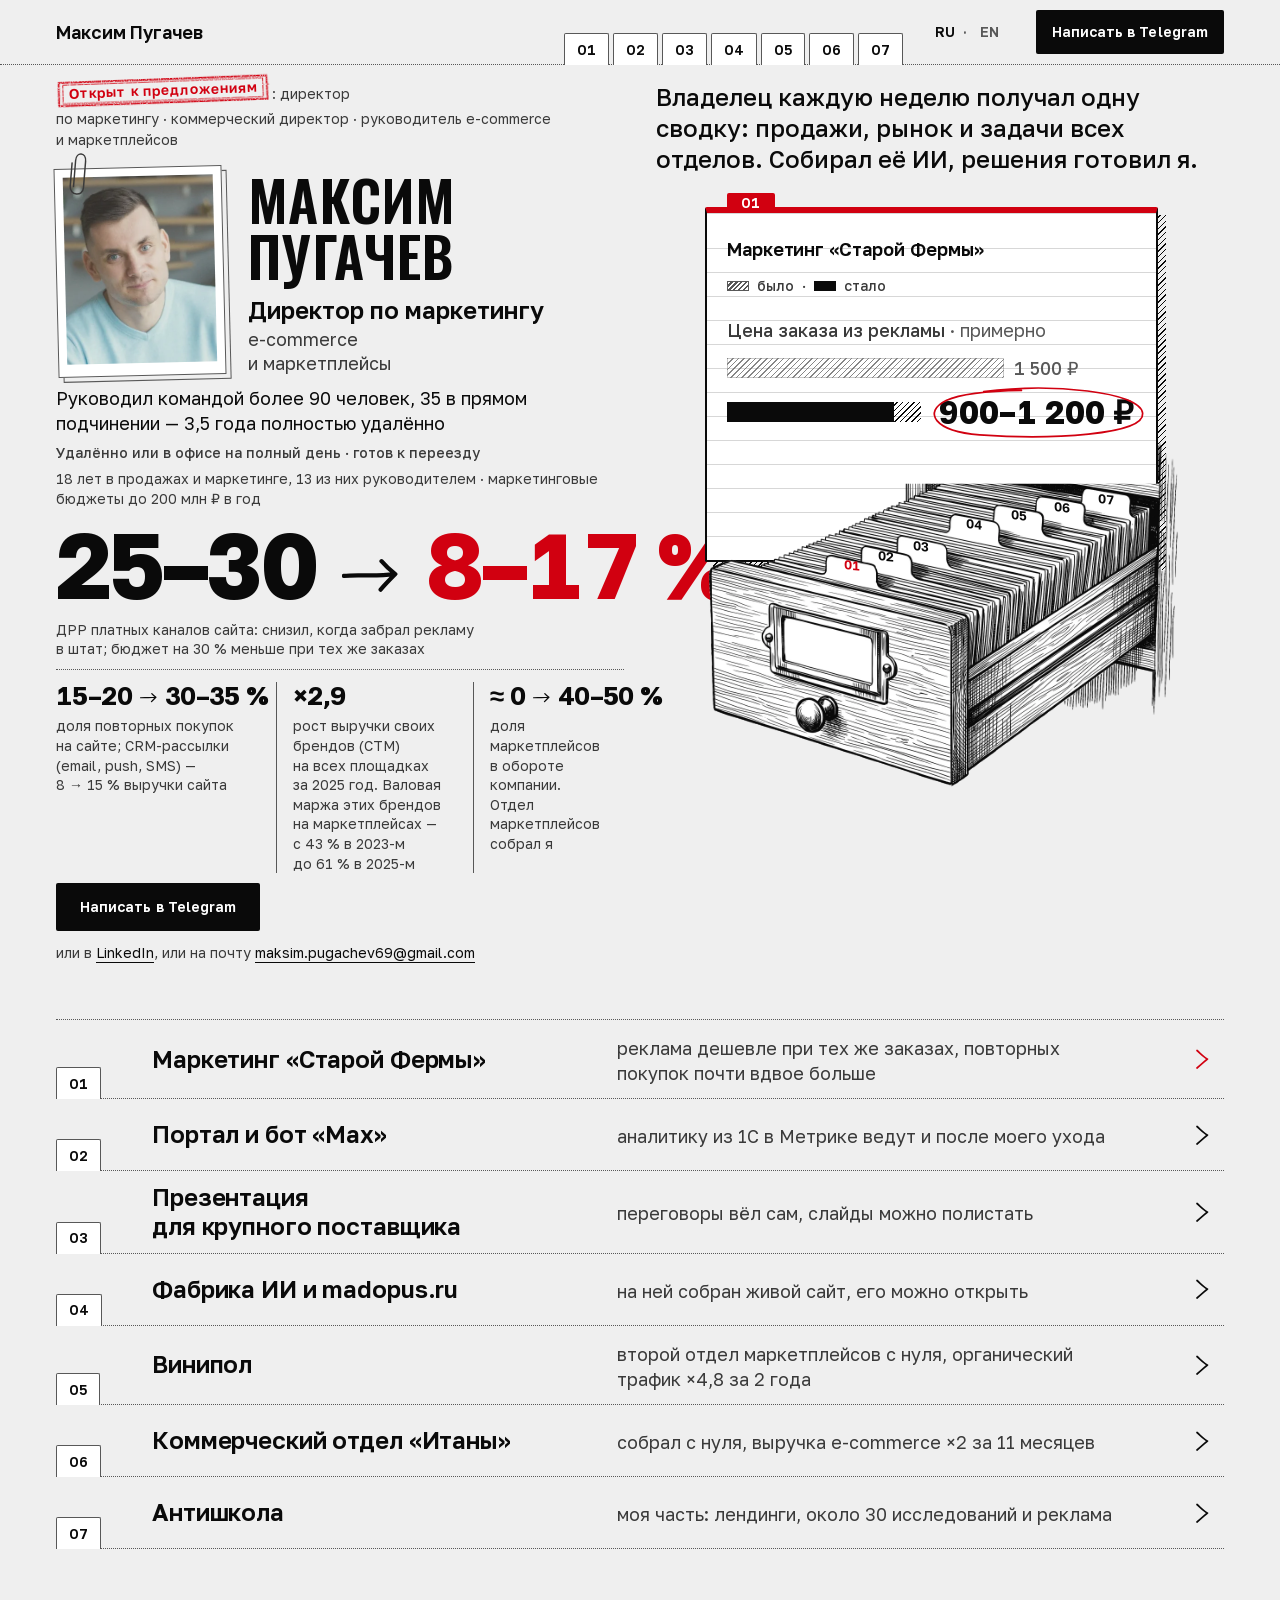
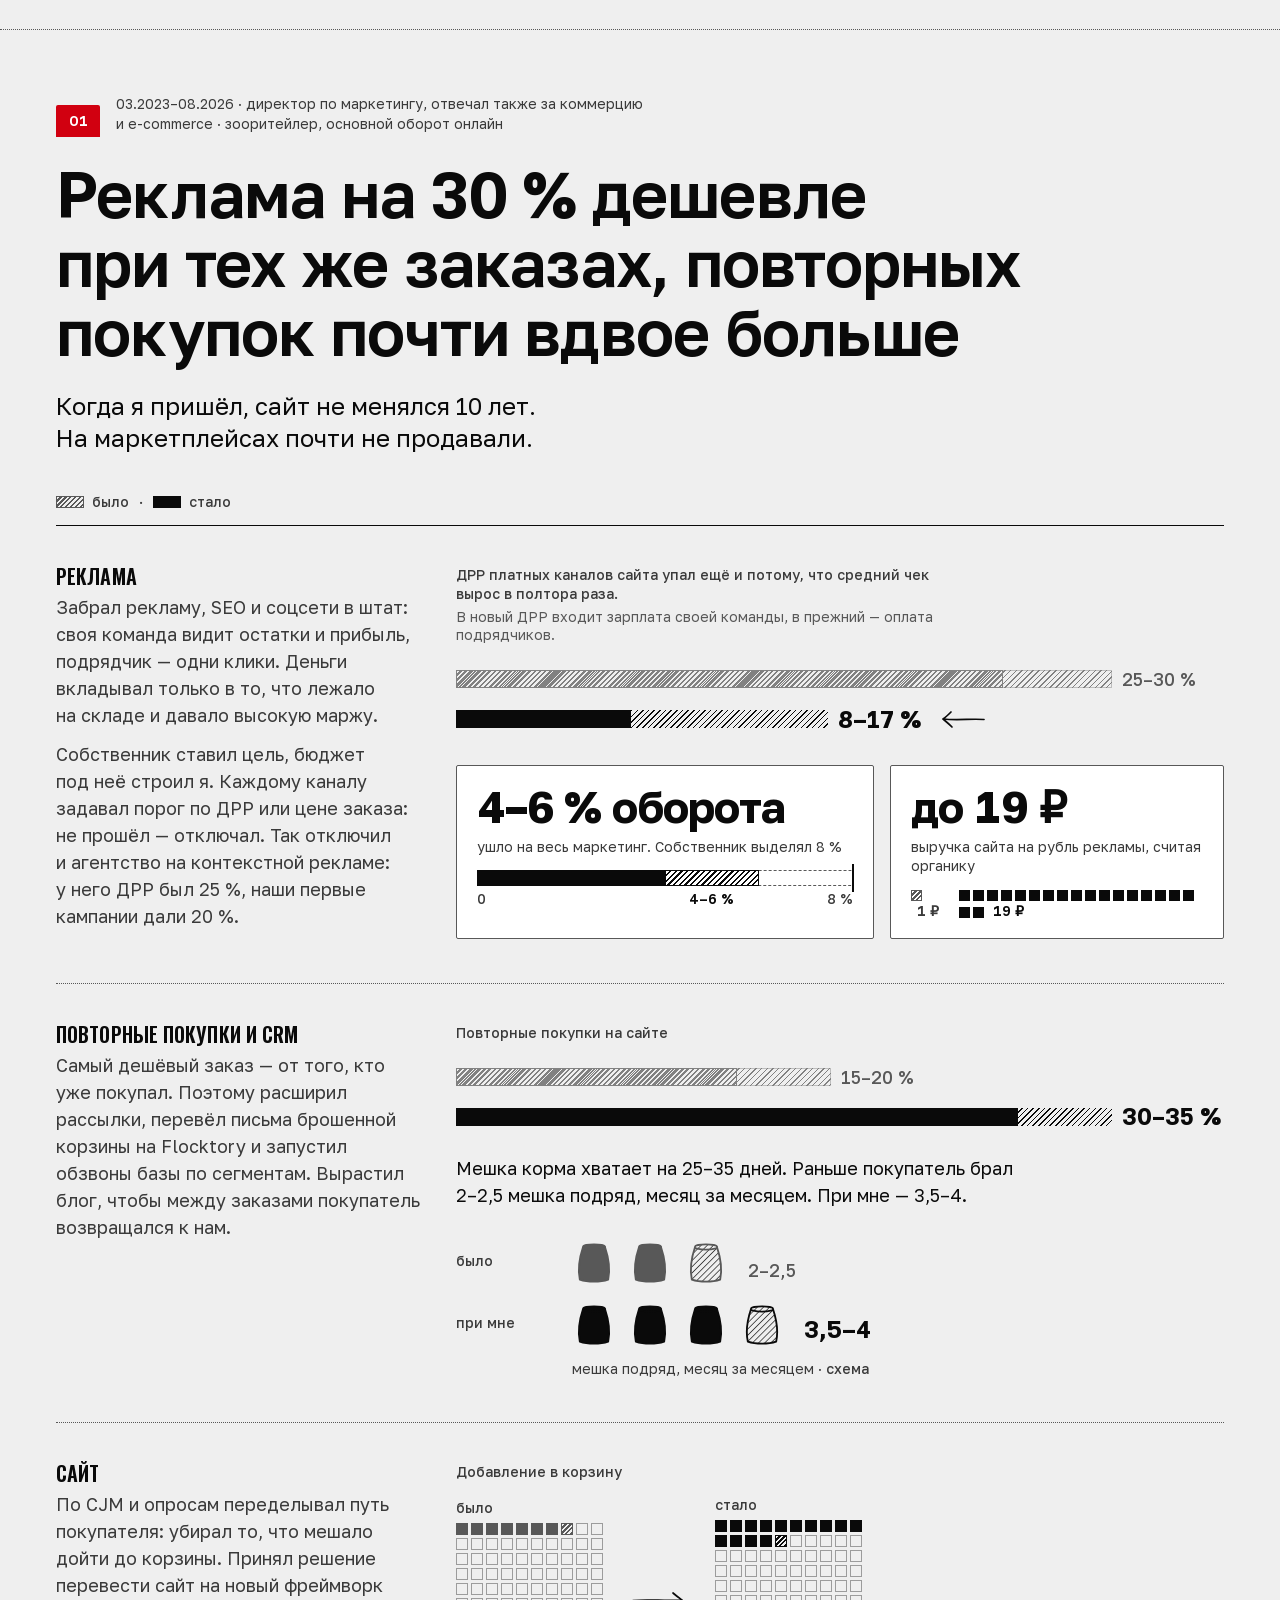
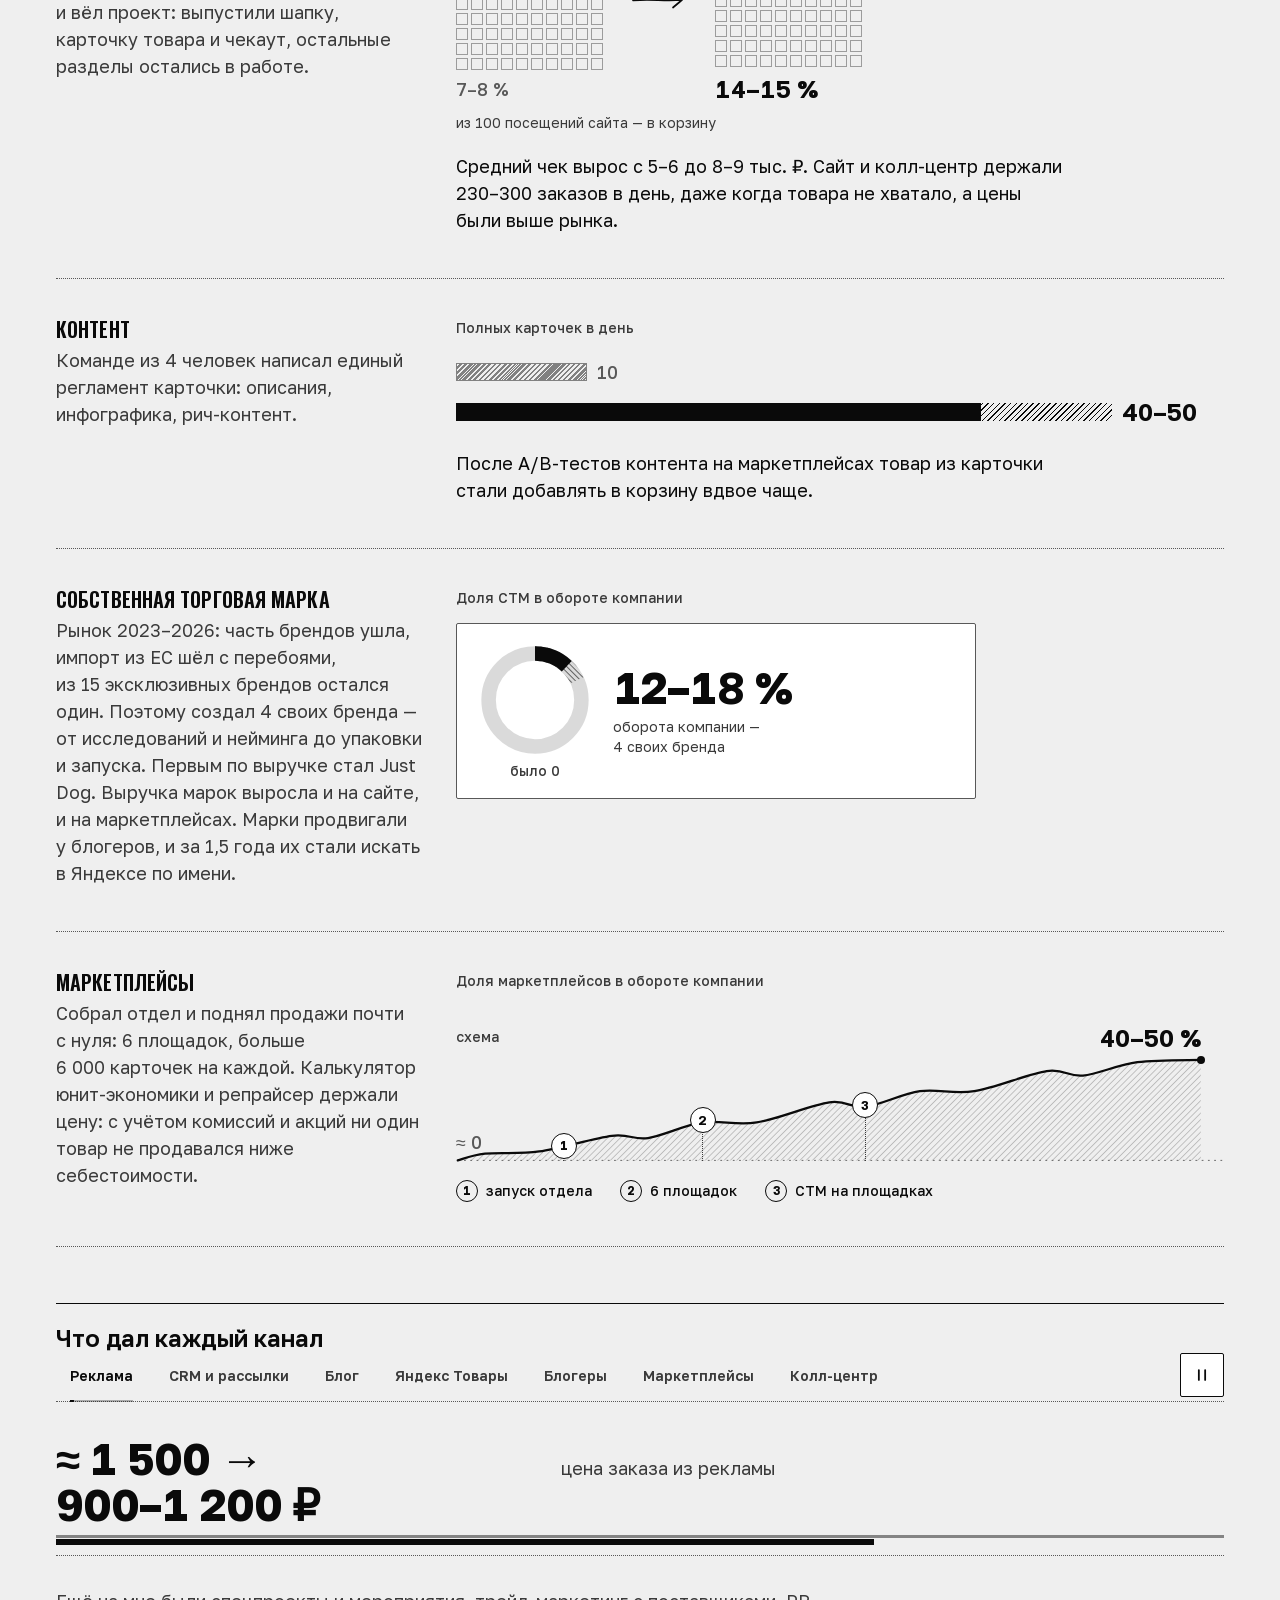
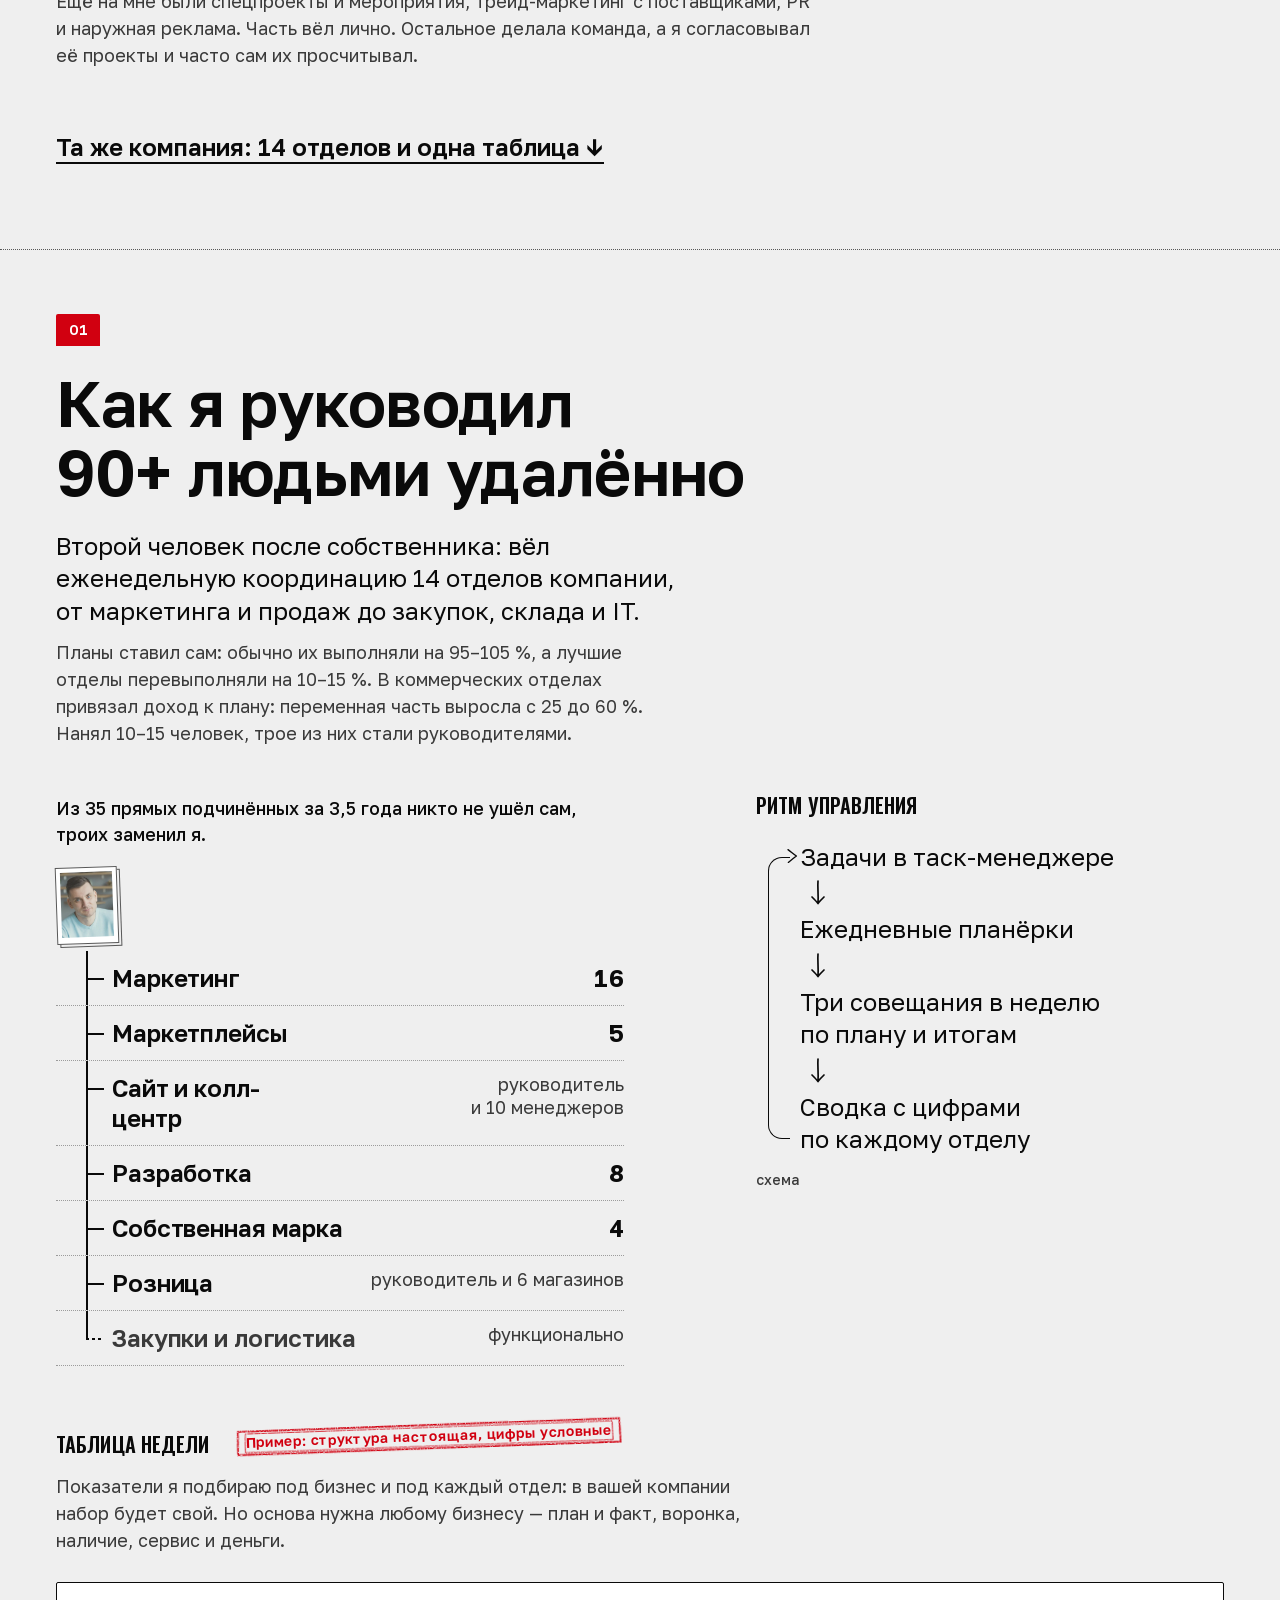
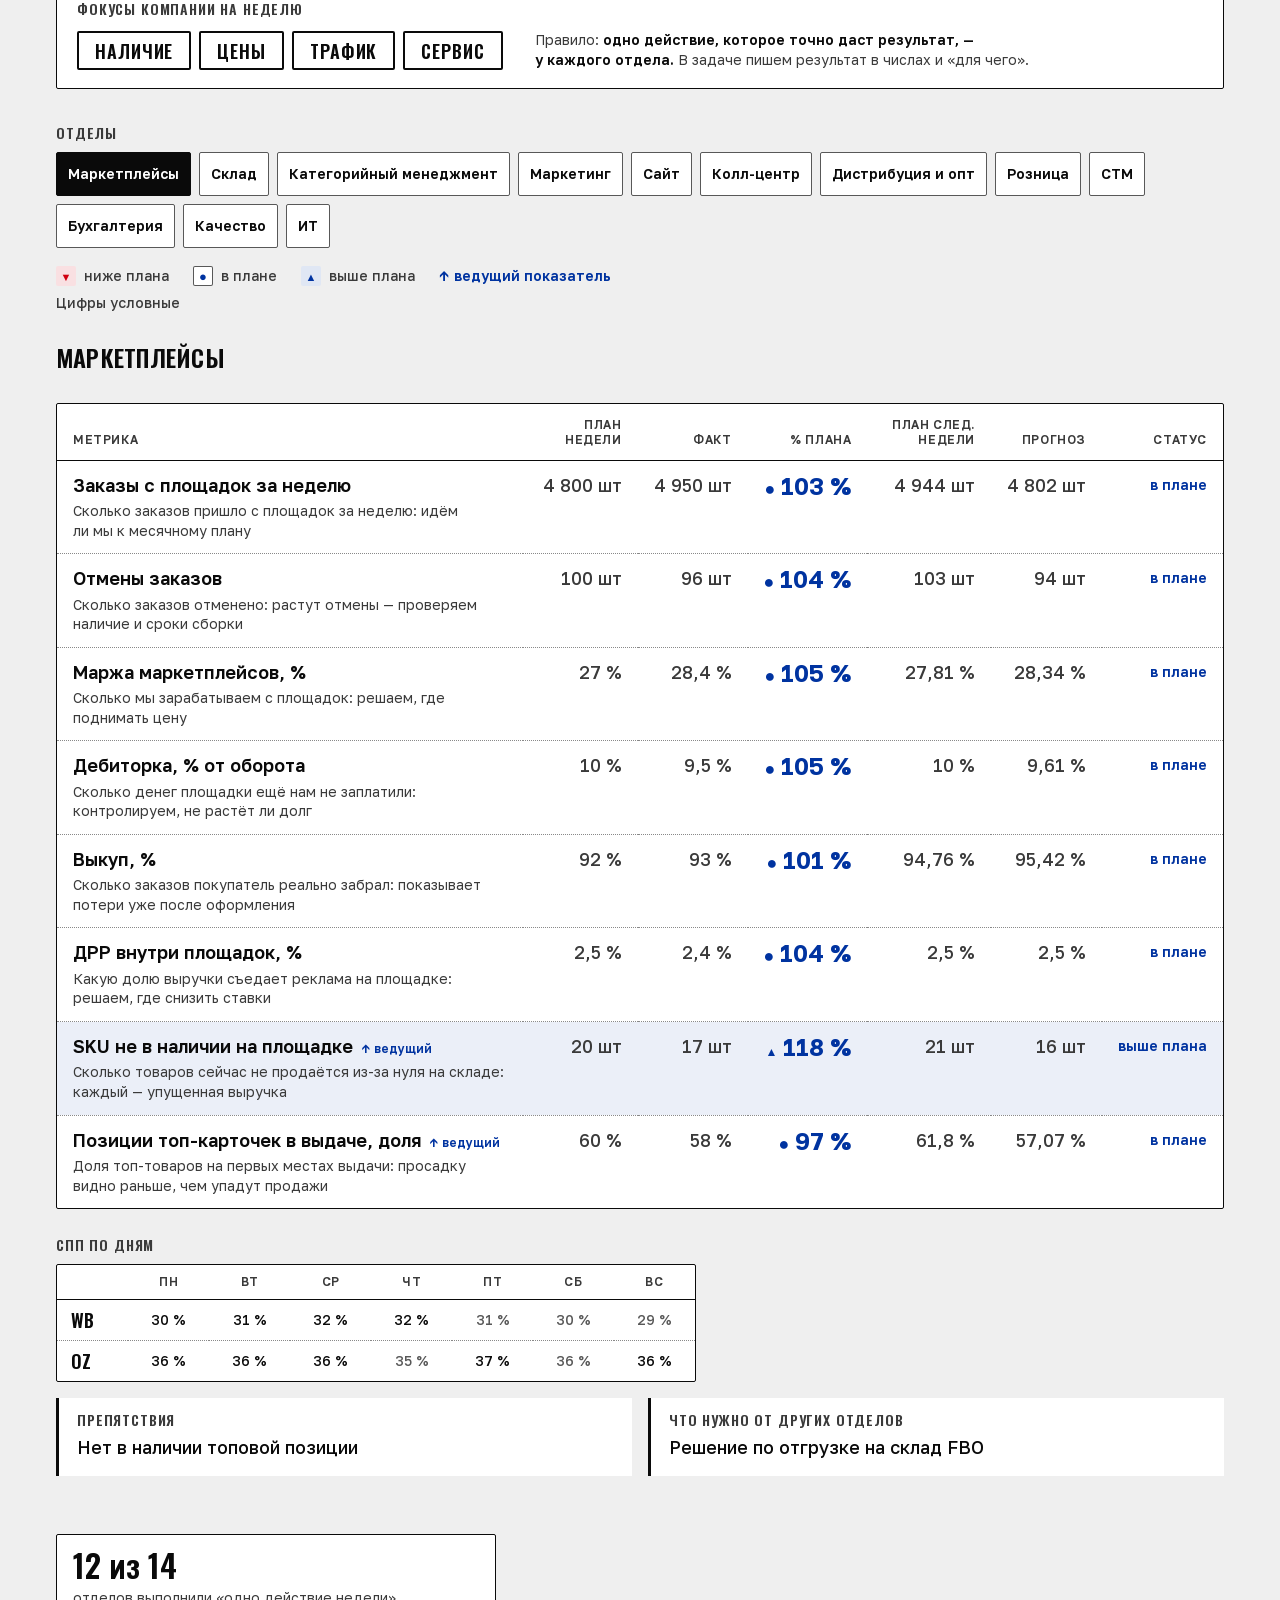
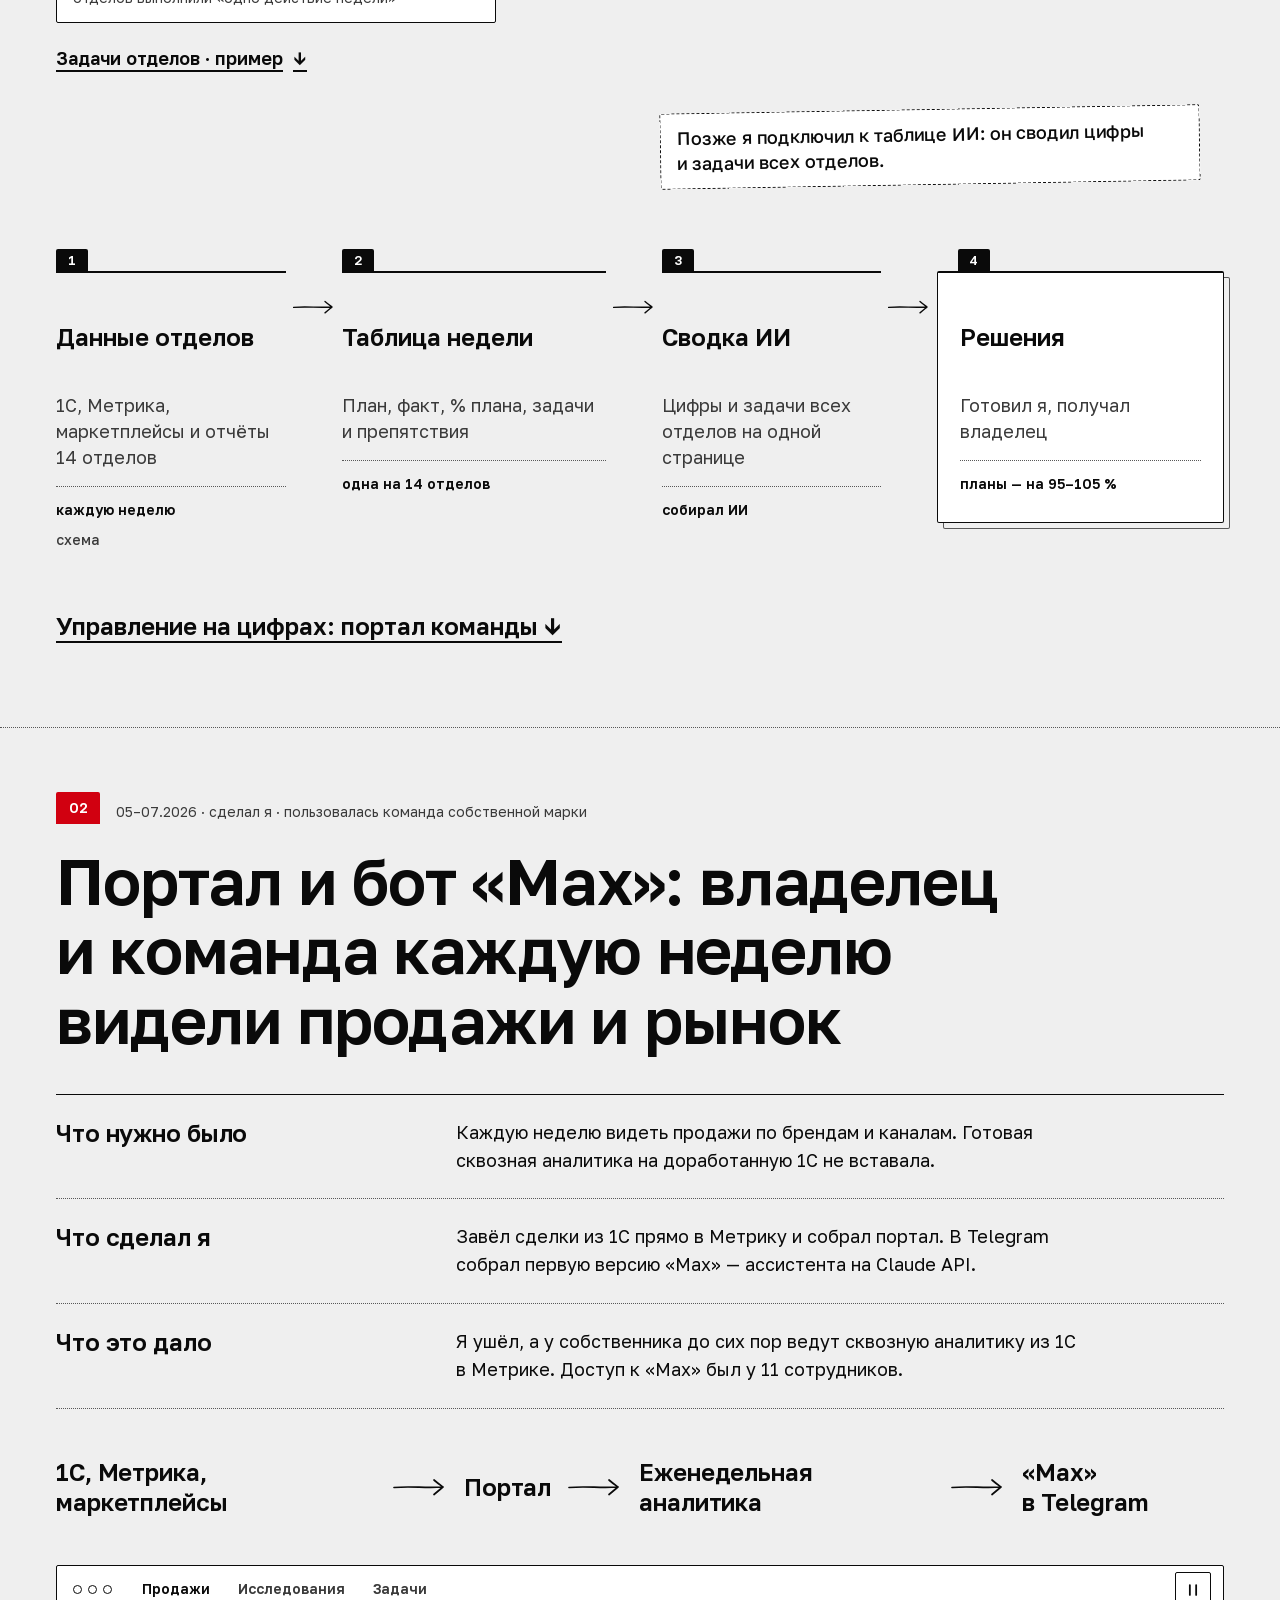
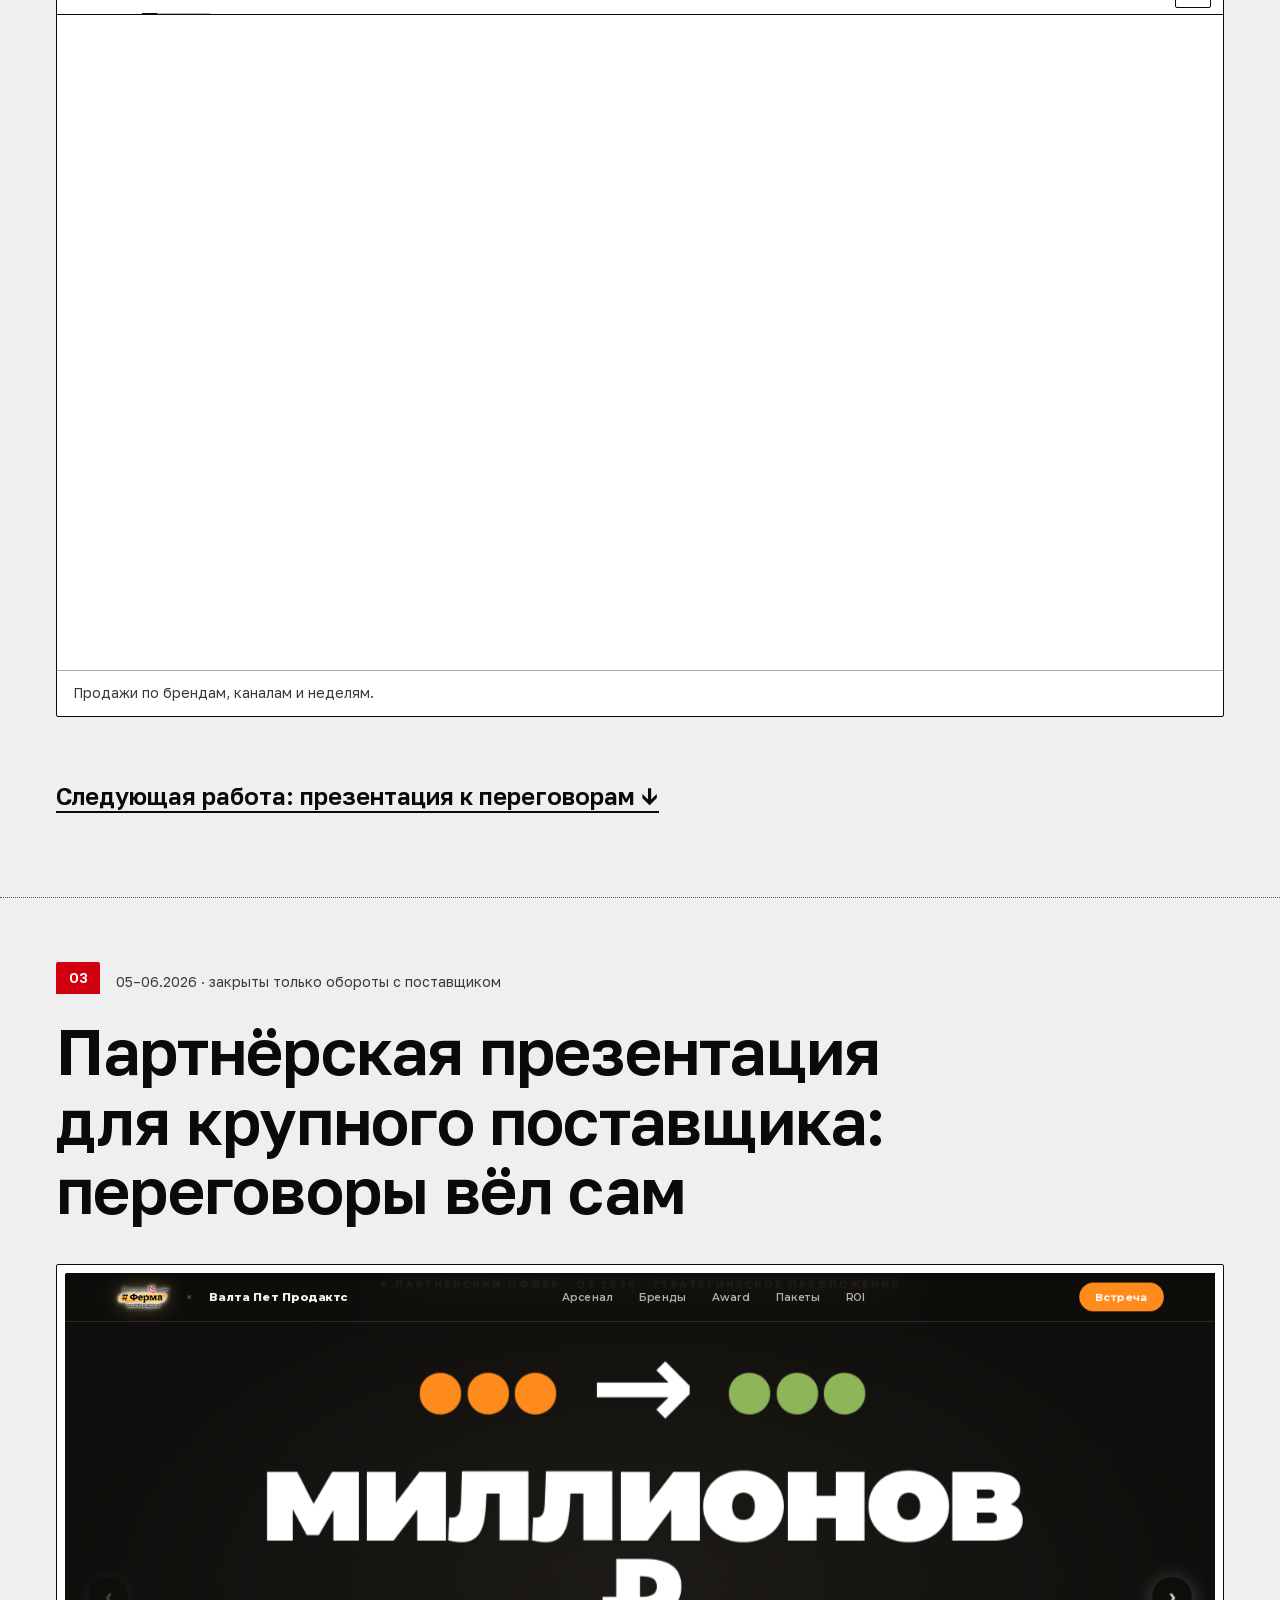
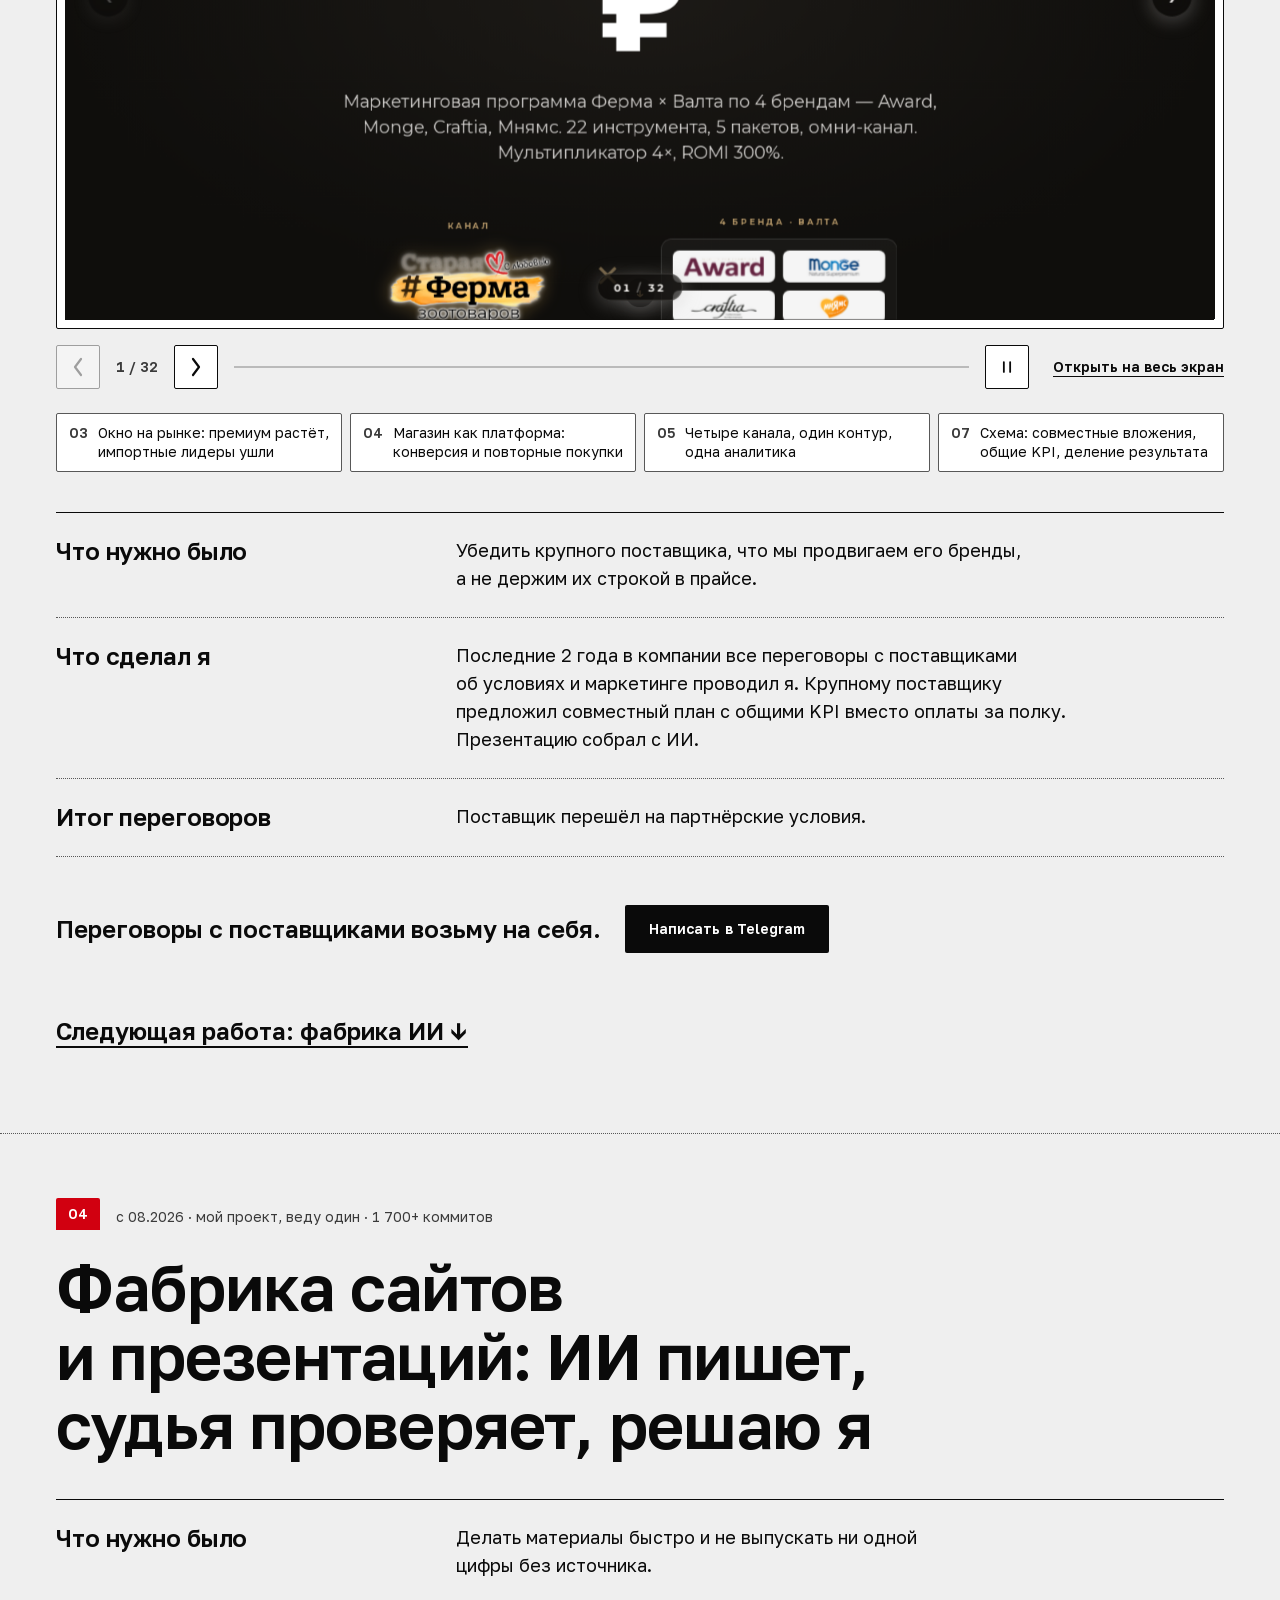
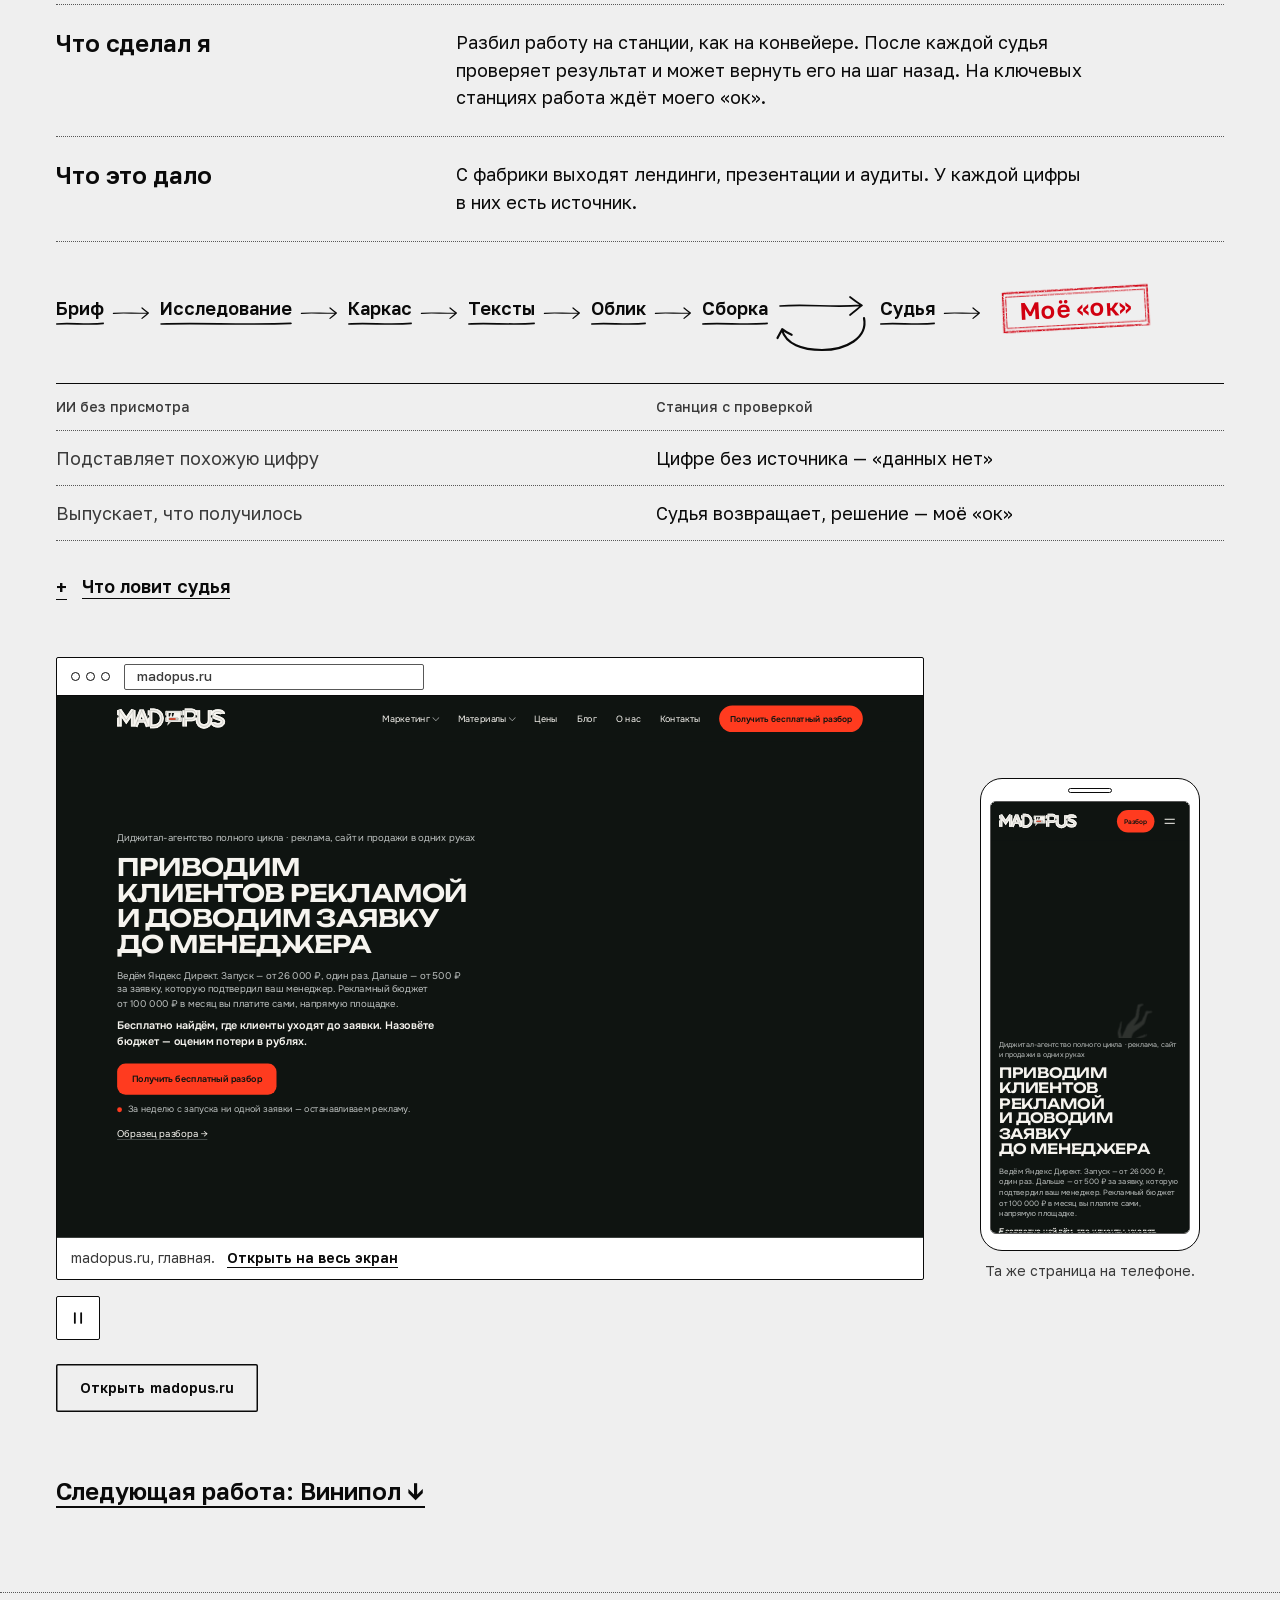
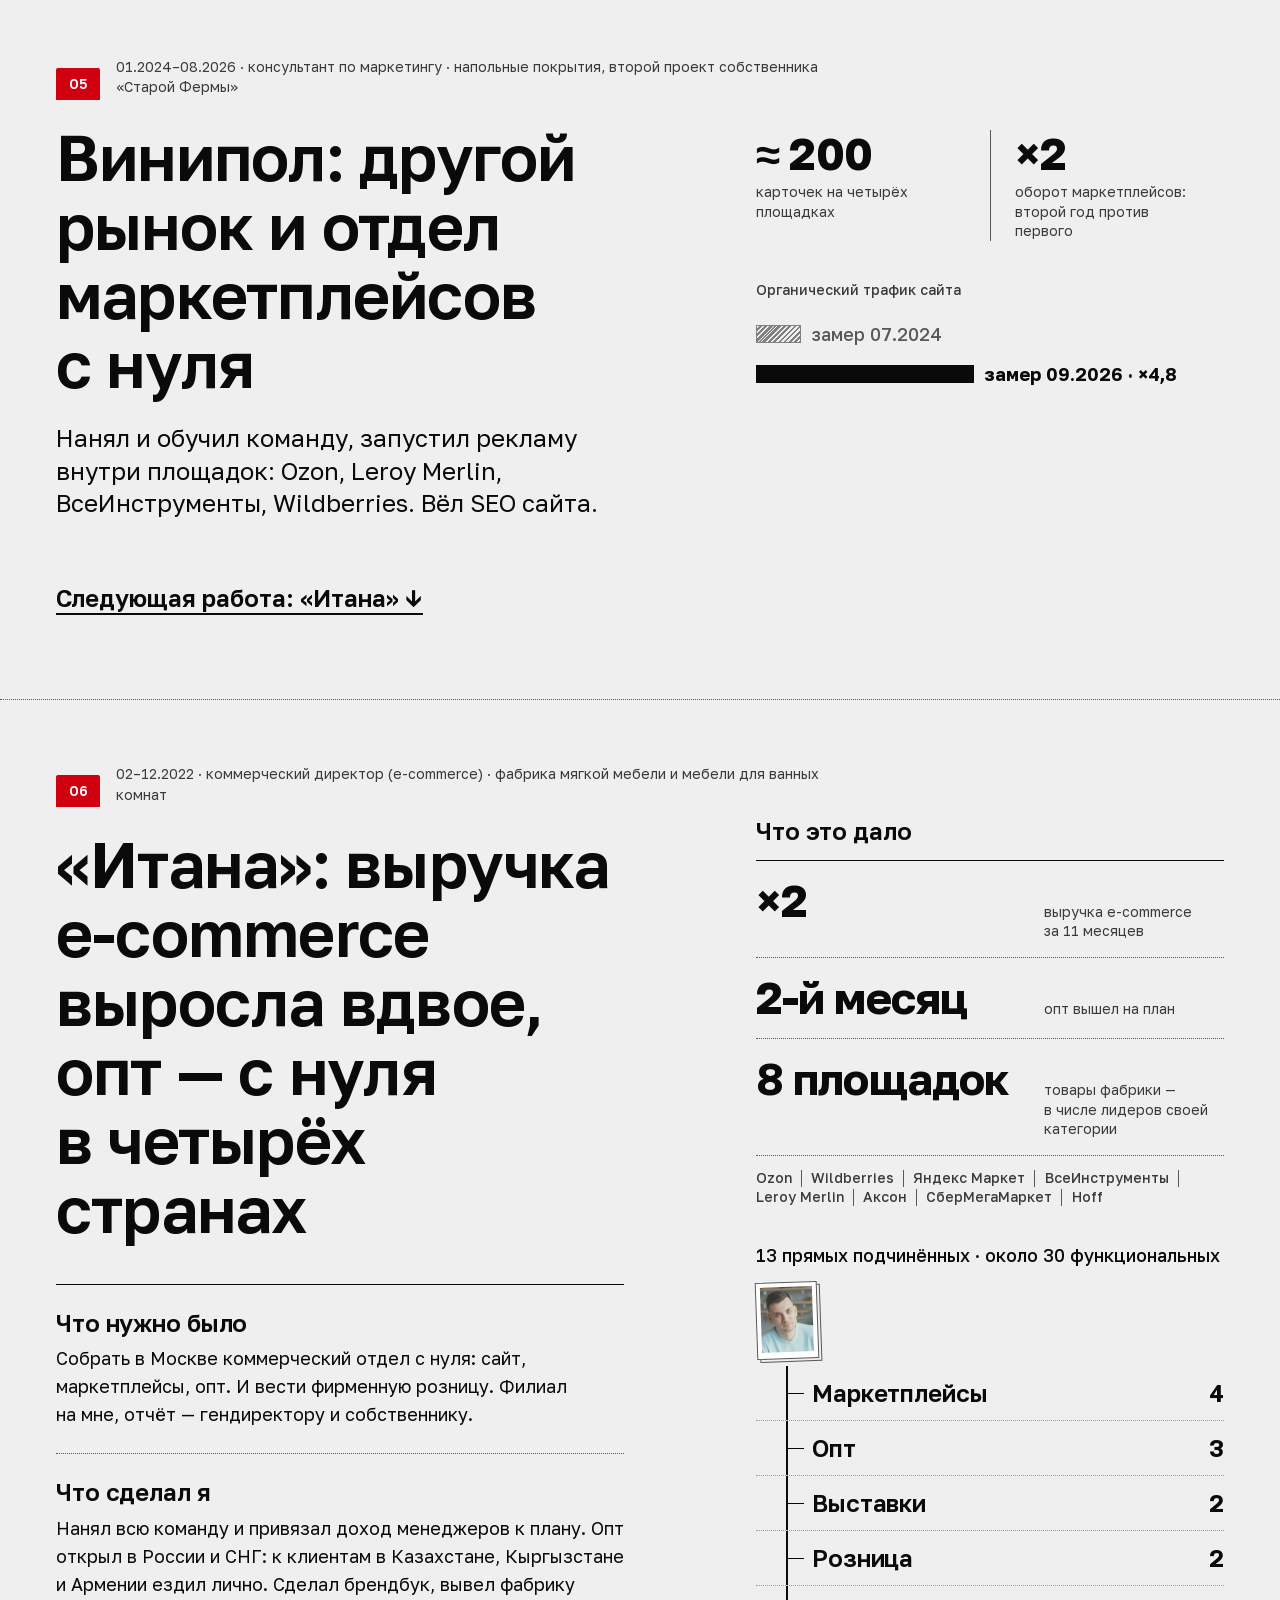
==== commit a9934a27: "Itana: the client-brand line was developed, not created Co-Authored-By: Claude Opus 5.5 <noreply@ant" ====
--- a/index.html
+++ b/index.html
@@ -49,7 +49,7 @@
 </div>
 <nav id="list" class="list" aria-label="Список работ"><ol><li class="row"><span class="rnum">01</span><a class="rt" href="#ferma" data-goal="toc-click">Маркетинг «Старой Фермы»</a><span class="rr">реклама дешевле при тех же заказах, повторных покупок почти вдвое больше</span><button class="rx" type="button" data-k="0" aria-expanded="true" aria-controls="card-1" aria-label="Работа 01"><svg viewBox="0 0 24 24" aria-hidden="true" focusable="false"><path d="M7 3.5 C 12 8, 16 12, 17.5 12 C 16 13, 12 17, 7 21" fill="none" stroke="currentColor" stroke-width="1.7" stroke-linecap="round" stroke-linejoin="round"/></svg></button></li><li class="row"><span class="rnum">02</span><a class="rt" href="#stm" data-goal="toc-click">Портал и бот «Max»</a><span class="rr">аналитику из 1С в Метрике ведут и после моего ухода</span><button class="rx" type="button" data-k="1" aria-expanded="false" aria-controls="card-2" aria-label="Работа 02"><svg viewBox="0 0 24 24" aria-hidden="true" focusable="false"><path d="M7 3.5 C 12 8, 16 12, 17.5 12 C 16 13, 12 17, 7 21" fill="none" stroke="currentColor" stroke-width="1.7" stroke-linecap="round" stroke-linejoin="round"/></svg></button></li><li class="row"><span class="rnum">03</span><a class="rt" href="#deck" data-goal="toc-click">Презентация для крупного поставщика</a><span class="rr">переговоры вёл сам, слайды можно полистать</span><button class="rx" type="button" data-k="2" aria-expanded="false" aria-controls="card-3" aria-label="Работа 03"><svg viewBox="0 0 24 24" aria-hidden="true" focusable="false"><path d="M7 3.5 C 12 8, 16 12, 17.5 12 C 16 13, 12 17, 7 21" fill="none" stroke="currentColor" stroke-width="1.7" stroke-linecap="round" stroke-linejoin="round"/></svg></button></li><li class="row"><span class="rnum">04</span><a class="rt" href="#factory" data-goal="toc-click">Фабрика ИИ и madopus.ru</a><span class="rr">на ней собран живой сайт, его можно открыть</span><button class="rx" type="button" data-k="3" aria-expanded="false" aria-controls="card-4" aria-label="Работа 04"><svg viewBox="0 0 24 24" aria-hidden="true" focusable="false"><path d="M7 3.5 C 12 8, 16 12, 17.5 12 C 16 13, 12 17, 7 21" fill="none" stroke="currentColor" stroke-width="1.7" stroke-linecap="round" stroke-linejoin="round"/></svg></button></li><li class="row"><span class="rnum">05</span><a class="rt" href="#floor" data-goal="toc-click">Винипол</a><span class="rr">второй отдел маркетплейсов с нуля, органический трафик ×4,8 за 2 года</span><button class="rx" type="button" data-k="4" aria-expanded="false" aria-controls="card-5" aria-label="Работа 05"><svg viewBox="0 0 24 24" aria-hidden="true" focusable="false"><path d="M7 3.5 C 12 8, 16 12, 17.5 12 C 16 13, 12 17, 7 21" fill="none" stroke="currentColor" stroke-width="1.7" stroke-linecap="round" stroke-linejoin="round"/></svg></button></li><li class="row"><span class="rnum">06</span><a class="rt" href="#itana" data-goal="toc-click">Коммерческий отдел «Итаны»</a><span class="rr">собрал с нуля, выручка <span class="nw">e-commerce</span> ×2 за 11 месяцев</span><button class="rx" type="button" data-k="5" aria-expanded="false" aria-controls="card-6" aria-label="Работа 06"><svg viewBox="0 0 24 24" aria-hidden="true" focusable="false"><path d="M7 3.5 C 12 8, 16 12, 17.5 12 C 16 13, 12 17, 7 21" fill="none" stroke="currentColor" stroke-width="1.7" stroke-linecap="round" stroke-linejoin="round"/></svg></button></li><li class="row"><span class="rnum">07</span><a class="rt" href="#antishkola" data-goal="toc-click">Антишкола</a><span class="rr">моя часть: лендинги, около 30 исследований и реклама</span><button class="rx" type="button" data-k="6" aria-expanded="false" aria-controls="card-7" aria-label="Работа 07"><svg viewBox="0 0 24 24" aria-hidden="true" focusable="false"><path d="M7 3.5 C 12 8, 16 12, 17.5 12 C 16 13, 12 17, 7 21" fill="none" stroke="currentColor" stroke-width="1.7" stroke-linecap="round" stroke-linejoin="round"/></svg></button></li></ol></nav>
 <section id="ferma" class="ferma" aria-labelledby="h2-ferma" data-move="ferma"><div class="ferma-in"><p class="meta"><span class="mtab">01</span><span class="mt">03.<span class="nw">2023–08</span>.2026 · директор по маркетингу, отвечал также за коммерцию и <span class="nw">e-commerce</span> · зооритейлер, основной оборот онлайн</span></p><h2 id="h2-ferma">Реклама на 30 % дешевле при тех же заказах, повторных покупок почти вдвое больше</h2><p class="sit">Когда я пришёл, сайт не менялся 10 лет. На маркетплейсах почти не продавали.</p><p class="key"><span class="k k-was">было</span> · <span class="k k-now">стало</span></p><ol class="levers"><li class="lv lv-1" data-kind="pair"><div class="lv-l"><h3 class="lv-n">Реклама</h3><p class="lv-d">Забрал рекламу, SEO и соцсети в штат: своя команда видит остатки и прибыль, подрядчик — одни клики. Деньги вкладывал только в то, что лежало на складе и давало высокую маржу.</p><p class="lv-d">Собственник ставил цель, бюджет под неё строил я. Каждому каналу задавал порог по ДРР или цене заказа: не прошёл — отключал. Так отключил и агентство на контекстной рекламе: у него ДРР был 25 %, наши первые кампании дали 20 %.</p></div><div class="lv-r"><p class="lv-c">ДРР платных каналов сайта упал ещё и потому, что средний чек вырос в полтора раза. <span class="lv-cq">В новый ДРР входит зарплата своей команды, в прежний — оплата подрядчиков.</span></p><div class="viz" data-show="полосы было → стало"><div class="trk trk-was"><i class="b b-was" style="--w:100%"><i class="sd" style="width:83.33%"></i></i><b class="v v-was" style="--w:100%"><span class="nw">25–30</span> %</b></div><div class="trk trk-now"><i class="b b-now" data-from="1.76" style="--w:56.67%"><i class="sd" style="width:47.06%"></i></i><b class="v v-now" style="--w:56.67%"><span class="nw">8–17</span> %</b></div><svg class="pen-l" viewBox="0 0 48 22" aria-hidden="true" focusable="false"><path class="mk" pathLength="1" d="M46 11.5 C 34 10.5, 20 12.5, 5 11 M 13 4 C 10 7, 8 9, 5 11 C 8 13.5, 11 16, 14 19"/></svg></div><div class="tiles" data-tiles><div class="tile" data-show="плитка: бюджет маркетинга"><dl class="stat1"><dt><span class="nw">4–6 %</span> оборота</dt><dd>ушло на весь маркетинг. Собственник выделял 8 %</dd></dl><div class="mini sc" aria-hidden="true"><div class="sc-t"><i class="sc-a"></i><i class="sc-s" style="--w:50%"></i><i class="sc-h" style="--x:50%;--w:25%"></i><i class="sc-m"></i></div><div class="sc-ax"><span>0</span><span class="sc-ax-s" style="--x:62.5%">4–6 %</span><span>8 %</span></div></div></div><div class="tile" data-show="плитка: выручка на рубль рекламы"><dl class="stat1 stat1-n"><dt>до <span class="nw">19 ₽</span></dt><dd>выручка сайта на рубль рекламы, считая органику</dd></dl><div class="mini rub" aria-hidden="true"><span class="rub-1"><i></i><b>1 ₽</b></span><span class="rub-19"><i></i><i></i><i></i><i></i><i></i><i></i><i></i><i></i><i></i><i></i><i></i><i></i><i></i><i></i><i></i><i></i><i></i><i></i><i></i><b>19 ₽</b></span></div></div></div></div></li><li class="lv lv-2" data-kind="pair"><div class="lv-l"><h3 class="lv-n">Повторные покупки и CRM</h3><p class="lv-d">Самый дешёвый заказ — от того, кто уже покупал. Поэтому расширил рассылки, перевёл письма брошенной корзины на Flocktory и запустил обзвоны базы по сегментам. Вырастил блог, чтобы между заказами покупатель возвращался к нам.</p></div><div class="lv-r"><p class="lv-c">Повторные покупки на сайте</p><div class="viz" data-show="полосы было → стало"><div class="trk trk-was"><i class="b b-was" style="--w:57.14%"><i class="sd" style="width:75%"></i></i><b class="v v-was" style="--w:57.14%"><span class="nw">15–20</span> %</b></div><div class="trk trk-now"><i class="b b-now" data-from="0.57" style="--w:100%"><i class="sd" style="width:85.71%"></i></i><b class="v v-now" style="--w:100%"><span class="nw">30–35</span> %</b></div></div><p class="lv-m">Мешка корма хватает на <span class="nw">25–35</span> дней. Раньше покупатель брал <span class="nw">2–2,5</span> мешка подряд, месяц за месяцем. При мне — <span class="nw">3,5–4</span>.</p><figure class="ret" data-ret data-show="схема: мешок за мешком" aria-label="Схема: раньше покупатель брал 2–2,5 мешка подряд, при мне — 3,5–4"><div class="ret-r ret-r-was" aria-hidden="true"><span class="ret-k">было</span><span class="bags"><svg class="bg" viewBox="0 0 40 44" aria-hidden="true" focusable="false"><path class="bg-f" d="M10 9 C 9 6, 31 6, 30 9 C 33 18, 35 30, 33 39 C 26 41.5, 14 41.5, 7 39 C 5 30, 7 18, 10 9 Z"/><path class="mk" pathLength="1" d="M10 9 C 9 6, 31 6, 30 9 C 33 18, 35 30, 33 39 C 26 41.5, 14 41.5, 7 39 C 5 30, 7 18, 10 9 Z M 11 10.5 C 17 12, 23 12, 29 10.5"/></svg><svg class="bg" viewBox="0 0 40 44" aria-hidden="true" focusable="false"><path class="bg-f" d="M10 9 C 9 6, 31 6, 30 9 C 33 18, 35 30, 33 39 C 26 41.5, 14 41.5, 7 39 C 5 30, 7 18, 10 9 Z"/><path class="mk" pathLength="1" d="M10 9 C 9 6, 31 6, 30 9 C 33 18, 35 30, 33 39 C 26 41.5, 14 41.5, 7 39 C 5 30, 7 18, 10 9 Z M 11 10.5 C 17 12, 23 12, 29 10.5"/></svg><svg class="bg bg-r" viewBox="0 0 40 44" aria-hidden="true" focusable="false"><path class="bg-f" d="M10 9 C 9 6, 31 6, 30 9 C 33 18, 35 30, 33 39 C 26 41.5, 14 41.5, 7 39 C 5 30, 7 18, 10 9 Z"/><path class="mk" pathLength="1" d="M10 9 C 9 6, 31 6, 30 9 C 33 18, 35 30, 33 39 C 26 41.5, 14 41.5, 7 39 C 5 30, 7 18, 10 9 Z M 11 10.5 C 17 12, 23 12, 29 10.5"/></svg></span><b class="ret-v">2–2,5</b></div><div class="ret-r ret-r-now" aria-hidden="true"><span class="ret-k">при мне</span><span class="bags"><svg class="bg" viewBox="0 0 40 44" aria-hidden="true" focusable="false"><path class="bg-f" d="M10 9 C 9 6, 31 6, 30 9 C 33 18, 35 30, 33 39 C 26 41.5, 14 41.5, 7 39 C 5 30, 7 18, 10 9 Z"/><path class="mk" pathLength="1" d="M10 9 C 9 6, 31 6, 30 9 C 33 18, 35 30, 33 39 C 26 41.5, 14 41.5, 7 39 C 5 30, 7 18, 10 9 Z M 11 10.5 C 17 12, 23 12, 29 10.5"/></svg><svg class="bg" viewBox="0 0 40 44" aria-hidden="true" focusable="false"><path class="bg-f" d="M10 9 C 9 6, 31 6, 30 9 C 33 18, 35 30, 33 39 C 26 41.5, 14 41.5, 7 39 C 5 30, 7 18, 10 9 Z"/><path class="mk" pathLength="1" d="M10 9 C 9 6, 31 6, 30 9 C 33 18, 35 30, 33 39 C 26 41.5, 14 41.5, 7 39 C 5 30, 7 18, 10 9 Z M 11 10.5 C 17 12, 23 12, 29 10.5"/></svg><svg class="bg" viewBox="0 0 40 44" aria-hidden="true" focusable="false"><path class="bg-f" d="M10 9 C 9 6, 31 6, 30 9 C 33 18, 35 30, 33 39 C 26 41.5, 14 41.5, 7 39 C 5 30, 7 18, 10 9 Z"/><path class="mk" pathLength="1" d="M10 9 C 9 6, 31 6, 30 9 C 33 18, 35 30, 33 39 C 26 41.5, 14 41.5, 7 39 C 5 30, 7 18, 10 9 Z M 11 10.5 C 17 12, 23 12, 29 10.5"/></svg><svg class="bg bg-r" viewBox="0 0 40 44" aria-hidden="true" focusable="false"><path class="bg-f" d="M10 9 C 9 6, 31 6, 30 9 C 33 18, 35 30, 33 39 C 26 41.5, 14 41.5, 7 39 C 5 30, 7 18, 10 9 Z"/><path class="mk" pathLength="1" d="M10 9 C 9 6, 31 6, 30 9 C 33 18, 35 30, 33 39 C 26 41.5, 14 41.5, 7 39 C 5 30, 7 18, 10 9 Z M 11 10.5 C 17 12, 23 12, 29 10.5"/></svg></span><b class="ret-v">3,5–4</b></div><figcaption class="ret-c">мешка подряд, месяц за месяцем · <span class="sch-w5">схема</span></figcaption></figure></div></li><li class="lv lv-3" data-kind="pair"><div class="lv-l"><h3 class="lv-n">Сайт</h3><p class="lv-d">По CJM и опросам переделывал путь покупателя: убирал то, что мешало дойти до корзины. Принял решение перевести сайт на новый фреймворк и вёл проект: выпустили шапку, карточку товара и чекаут, остальные разделы остались в работе.</p></div><div class="lv-r"><p class="lv-c">Добавление в корзину</p><div class="viz fun" data-fun data-show="воронка: сайт → корзина"><div class="fun-c"><p class="fun-k">было</p><div class="fun-g" aria-hidden="true"><i class="u u-s"></i><i class="u u-s"></i><i class="u u-s"></i><i class="u u-s"></i><i class="u u-s"></i><i class="u u-s"></i><i class="u u-s"></i><i class="u u-h"></i><i class="u"></i><i class="u"></i><i class="u"></i><i class="u"></i><i class="u"></i><i class="u"></i><i class="u"></i><i class="u"></i><i class="u"></i><i class="u"></i><i class="u"></i><i class="u"></i><i class="u"></i><i class="u"></i><i class="u"></i><i class="u"></i><i class="u"></i><i class="u"></i><i class="u"></i><i class="u"></i><i class="u"></i><i class="u"></i><i class="u"></i><i class="u"></i><i class="u"></i><i class="u"></i><i class="u"></i><i class="u"></i><i class="u"></i><i class="u"></i><i class="u"></i><i class="u"></i><i class="u"></i><i class="u"></i><i class="u"></i><i class="u"></i><i class="u"></i><i class="u"></i><i class="u"></i><i class="u"></i><i class="u"></i><i class="u"></i><i class="u"></i><i class="u"></i><i class="u"></i><i class="u"></i><i class="u"></i><i class="u"></i><i class="u"></i><i class="u"></i><i class="u"></i><i class="u"></i><i class="u"></i><i class="u"></i><i class="u"></i><i class="u"></i><i class="u"></i><i class="u"></i><i class="u"></i><i class="u"></i><i class="u"></i><i class="u"></i><i class="u"></i><i class="u"></i><i class="u"></i><i class="u"></i><i class="u"></i><i class="u"></i><i class="u"></i><i class="u"></i><i class="u"></i><i class="u"></i><i class="u"></i><i class="u"></i><i class="u"></i><i class="u"></i><i class="u"></i><i class="u"></i><i class="u"></i><i class="u"></i><i class="u"></i><i class="u"></i><i class="u"></i><i class="u"></i><i class="u"></i><i class="u"></i><i class="u"></i><i class="u"></i><i class="u"></i><i class="u"></i><i class="u"></i><i class="u"></i></div><p class="fun-v"><span class="nw">7–8</span> %</p></div><div class="fun-a" aria-hidden="true"><svg class="pr" viewBox="0 0 56 24" aria-hidden="true" focusable="false"><path class="mk" pathLength="1" d="M2 12.5 C 18 11, 34 13.2, 50 12 M 42 5 C 46 8.5, 49 10.5, 51 12 C 48.6 14, 45.6 16.6, 42 19.5"/></svg></div><div class="fun-c fun-now"><p class="fun-k">стало</p><div class="fun-g" aria-hidden="true"><i class="u u-s"></i><i class="u u-s"></i><i class="u u-s"></i><i class="u u-s"></i><i class="u u-s"></i><i class="u u-s"></i><i class="u u-s"></i><i class="u u-s"></i><i class="u u-s"></i><i class="u u-s"></i><i class="u u-s"></i><i class="u u-s"></i><i class="u u-s"></i><i class="u u-s"></i><i class="u u-h"></i><i class="u"></i><i class="u"></i><i class="u"></i><i class="u"></i><i class="u"></i><i class="u"></i><i class="u"></i><i class="u"></i><i class="u"></i><i class="u"></i><i class="u"></i><i class="u"></i><i class="u"></i><i class="u"></i><i class="u"></i><i class="u"></i><i class="u"></i><i class="u"></i><i class="u"></i><i class="u"></i><i class="u"></i><i class="u"></i><i class="u"></i><i class="u"></i><i class="u"></i><i class="u"></i><i class="u"></i><i class="u"></i><i class="u"></i><i class="u"></i><i class="u"></i><i class="u"></i><i class="u"></i><i class="u"></i><i class="u"></i><i class="u"></i><i class="u"></i><i class="u"></i><i class="u"></i><i class="u"></i><i class="u"></i><i class="u"></i><i class="u"></i><i class="u"></i><i class="u"></i><i class="u"></i><i class="u"></i><i class="u"></i><i class="u"></i><i class="u"></i><i class="u"></i><i class="u"></i><i class="u"></i><i class="u"></i><i class="u"></i><i class="u"></i><i class="u"></i><i class="u"></i><i class="u"></i><i class="u"></i><i class="u"></i><i class="u"></i><i class="u"></i><i class="u"></i><i class="u"></i><i class="u"></i><i class="u"></i><i class="u"></i><i class="u"></i><i class="u"></i><i class="u"></i><i class="u"></i><i class="u"></i><i class="u"></i><i class="u"></i><i class="u"></i><i class="u"></i><i class="u"></i><i class="u"></i><i class="u"></i><i class="u"></i><i class="u"></i><i class="u"></i><i class="u"></i><i class="u"></i></div><p class="fun-v"><span class="nw">14–15</span> %</p></div><p class="fun-b" aria-hidden="true">из 100 посещений сайта — в корзину</p></div><p class="lv-m">Средний чек вырос с <span class="nw">5–6</span> до <span class="nw">8–9</span> тыс. ₽. Сайт и колл-центр держали <span class="nw">230–300</span> заказов в день, даже когда товара не хватало, а цены были выше рынка.</p></div></li><li class="lv lv-5" data-kind="pair"><div class="lv-l"><h3 class="lv-n">Контент</h3><p class="lv-d">Команде из 4 человек написал единый регламент карточки: описания, инфографика, рич-контент.</p></div><div class="lv-r"><p class="lv-c">Полных карточек в день</p><div class="viz" data-show="полосы было → стало"><div class="trk trk-was"><i class="b b-was" style="--w:20%"><i class="sd" style="width:100%"></i></i><b class="v v-was" style="--w:20%">10</b></div><div class="trk trk-now"><i class="b b-now" data-from="0.2" style="--w:100%"><i class="sd" style="width:80%"></i></i><b class="v v-now" style="--w:100%"><span class="nw">40–50</span></b></div></div><p class="lv-m">После A/B-тестов контента на маркетплейсах товар из карточки стали добавлять в корзину вдвое чаще.</p></div></li><li class="lv lv-6" data-kind="pair"><div class="lv-l"><h3 class="lv-n">Собственная торговая марка</h3><p class="lv-d">Рынок <span class="nw">2023–2026</span>: часть брендов ушла, импорт из ЕС шёл с перебоями, из 15 эксклюзивных брендов остался один. Поэтому создал 4 своих бренда — от исследований и нейминга до упаковки и запуска. Первым по выручке стал Just Dog. Выручка марок выросла и на сайте, и на маркетплейсах. Марки продвигали у блогеров, и за 1,5 года их стали искать в Яндексе по имени.</p></div><div class="lv-r"><p class="lv-c">Доля СТМ в обороте компании</p><div class="tiles tiles-stm" data-tiles><div class="tile tile-ring" data-show="кольцо: доля СТМ"><div class="ring" data-ring aria-hidden="true"><svg viewBox="0 0 120 120" focusable="false"><defs><pattern id="hatch-r" width="4" height="4" patternUnits="userSpaceOnUse" patternTransform="rotate(45)"><path d="M0 0 V4" stroke="currentColor" stroke-width="1.2"/></pattern></defs><circle class="rg-base" cx="60" cy="60" r="48"/><circle class="rg-h" cx="60" cy="60" r="48" pathLength="100" style="--a:18"/><circle class="rg-s" cx="60" cy="60" r="48" pathLength="100" style="--a:12"/></svg><span class="rg-0">было 0</span></div><dl class="stat1 rg-t"><dt><span class="nw">12–18 %</span></dt><dd>оборота компании — 4 своих бренда</dd></dl></div></div></div></li><li class="lv lv-7" data-kind="schema"><div class="lv-l"><h3 class="lv-n">Маркетплейсы</h3><p class="lv-d">Собрал отдел и поднял продажи почти с нуля: 6 площадок, больше 6 000 карточек на каждой. Калькулятор <span class="nw">юнит-экономики</span> и репрайсер держали цену: с учётом комиссий и акций ни один товар не продавался ниже себестоимости.</p></div><div class="lv-r"><p class="lv-c">Доля маркетплейсов в обороте компании</p><div class="viz" data-show="полосы было → стало"><div class="schema"><span class="sch-w">схема</span><b class="sv sv-0" aria-hidden="true">≈ 0</b><b class="sv sv-1" style="left:96.98%;top:22.33%"><span class="nw">40–50</span> %</b><svg viewBox="0 0 860 150" preserveAspectRatio="none" aria-hidden="true" focusable="false"><defs><pattern id="hatch-a" width="5" height="5" patternUnits="userSpaceOnUse" patternTransform="rotate(45)"><path d="M0 0 V5" stroke="currentColor" stroke-width="1"/></pattern></defs><path class="area" d="M2.0 146.0 C 7.1 144.8, 17.2 140.2, 32.4 138.5 C 47.7 136.8, 69.6 139.3, 93.3 136.0 C 117.0 132.7, 154.2 121.0, 174.5 118.5 C 194.8 116.0, 198.2 123.5, 215.1 121.0 C 232.0 118.5, 255.7 106.4, 276.0 103.5 C 296.2 100.6, 313.2 107.2, 336.8 103.5 C 360.5 99.8, 397.7 83.9, 418.0 81.0 C 438.3 78.1, 441.7 88.1, 458.6 86.0 C 475.5 83.9, 499.2 71.4, 519.5 68.5 C 539.8 65.6, 556.7 72.2, 580.3 68.5 C 604.0 64.8, 641.2 48.9, 661.5 46.0 C 681.8 43.1, 685.2 52.7, 702.1 51.0 C 719.0 49.3, 741.0 38.9, 763.0 36.0 C 785.0 33.1, 822.2 33.9, 834.0 33.5 L 834 146 Z"/><path class="base" d="M2 146 H858" /><path class="mk grow" pathLength="1" d="M2.0 146.0 C 7.1 144.8, 17.2 140.2, 32.4 138.5 C 47.7 136.8, 69.6 139.3, 93.3 136.0 C 117.0 132.7, 154.2 121.0, 174.5 118.5 C 194.8 116.0, 198.2 123.5, 215.1 121.0 C 232.0 118.5, 255.7 106.4, 276.0 103.5 C 296.2 100.6, 313.2 107.2, 336.8 103.5 C 360.5 99.8, 397.7 83.9, 418.0 81.0 C 438.3 78.1, 441.7 88.1, 458.6 86.0 C 475.5 83.9, 499.2 71.4, 519.5 68.5 C 539.8 65.6, 556.7 72.2, 580.3 68.5 C 604.0 64.8, 641.2 48.9, 661.5 46.0 C 681.8 43.1, 685.2 52.7, 702.1 51.0 C 719.0 49.3, 741.0 38.9, 763.0 36.0 C 785.0 33.1, 822.2 33.9, 834.0 33.5" /></svg><i class="sdot" aria-hidden="true" style="left:96.98%;top:22.33%"></i><i class="evm" aria-hidden="true" style="left:14.00%;--y:88.60%"><b>1</b></i><i class="evm" aria-hidden="true" style="left:32.10%;--y:69.00%"><b>2</b></i><i class="evm" aria-hidden="true" style="left:53.30%;--y:57.30%"><b>3</b></i></div><ol class="evs" aria-label="Решения на схеме"><li class="ev" style="--x:1.20%"><span class="ev-n" data-n="1" aria-hidden="true"></span>запуск отдела</li><li class="ev" style="--x:32.10%"><span class="ev-n" data-n="2" aria-hidden="true"></span>6 площадок</li><li class="ev" style="--x:53.30%"><span class="ev-n" data-n="3" aria-hidden="true"></span>СТМ на площадках</li></ol></div></div></li></ol><div class="chan" data-chan data-loop data-show="каналы: вкладки"><p class="ch-cap">Что дал каждый канал</p><div class="ch-bar"><div class="ch-tabs" role="tablist" aria-label="Что дал каждый канал"><button class="ch-t" type="button" role="tab" id="ch-t1" aria-controls="ch-p1" aria-selected="true">Реклама<i class="ch-pr" aria-hidden="true"></i></button><button class="ch-t" type="button" role="tab" id="ch-t2" aria-controls="ch-p2" aria-selected="false" tabindex="-1">CRM и рассылки<i class="ch-pr" aria-hidden="true"></i></button><button class="ch-t" type="button" role="tab" id="ch-t3" aria-controls="ch-p3" aria-selected="false" tabindex="-1">Блог<i class="ch-pr" aria-hidden="true"></i></button><button class="ch-t" type="button" role="tab" id="ch-t4" aria-controls="ch-p4" aria-selected="false" tabindex="-1">Яндекс Товары<i class="ch-pr" aria-hidden="true"></i></button><button class="ch-t" type="button" role="tab" id="ch-t5" aria-controls="ch-p5" aria-selected="false" tabindex="-1">Блогеры<i class="ch-pr" aria-hidden="true"></i></button><button class="ch-t" type="button" role="tab" id="ch-t6" aria-controls="ch-p6" aria-selected="false" tabindex="-1">Маркетплейсы<i class="ch-pr" aria-hidden="true"></i></button><button class="ch-t" type="button" role="tab" id="ch-t7" aria-controls="ch-p7" aria-selected="false" tabindex="-1">Колл-центр<i class="ch-pr" aria-hidden="true"></i></button></div><button class="ch-pause play-btn" type="button" aria-pressed="false" aria-label="Остановить показ вкладок"><svg viewBox="0 0 20 20" aria-hidden="true" focusable="false"><path class="i-pa" d="M6.5 4.5 V15.5 M13.5 4.5 V15.5" fill="none" stroke="currentColor" stroke-width="2" stroke-linecap="round"/><path class="i-pl" d="M6.5 4.2 L15.6 10 L6.5 15.8 Z" fill="currentColor"/></svg></button></div><div class="ch-ps"><section class="ch-p" id="ch-p1" role="tabpanel" aria-labelledby="ch-t1"><h4 class="ch-h">Реклама</h4><dl class="ch-l"><div class="ch-r"><dt class="ch-n">≈ <span class="nw">1 500</span> → <span class="nw">900–1 200 ₽</span></dt><dd class="ch-b">цена заказа из рекламы</dd><span class="ch-u" aria-hidden="true"><i class="ch-uw" style="--w:100%"></i><i class="ch-un" style="--w:70%"></i></span></div></dl></section><section class="ch-p" id="ch-p2" role="tabpanel" aria-labelledby="ch-t2"><h4 class="ch-h">CRM и рассылки</h4><dl class="ch-l"><div class="ch-r"><dt class="ch-n">×5</dt><dd class="ch-b">выручка с писем брошенной корзины</dd><span class="ch-u" aria-hidden="true"><i class="ch-uw" style="--w:20%"></i><i class="ch-un" style="--w:100%"></i></span></div></dl></section><section class="ch-p" id="ch-p3" role="tabpanel" aria-labelledby="ch-t3"><h4 class="ch-h">Блог</h4><dl class="ch-l"><div class="ch-r"><dt class="ch-n">0 → 350 тыс.</dt><dd class="ch-b">посетителей в месяц</dd><span class="ch-u" aria-hidden="true"><i class="ch-un" style="--w:100%"></i></span></div></dl></section><section class="ch-p" id="ch-p4" role="tabpanel" aria-labelledby="ch-t4"><h4 class="ch-h">Яндекс Товары</h4><p class="ch-d">Подключил рассрочку и договорился, что скидку в выдаче оплачивает Яндекс: покупатель видел цену ниже, а магазин за скидку не платил.</p><dl class="ch-l"><div class="ch-r"><dt class="ch-n">+30 %</dt><dd class="ch-b">продажи из Яндекс Товаров за <span class="nw">2–3</span> месяца после запуска</dd><span class="ch-u" aria-hidden="true"><i class="ch-uw" style="--w:77%"></i><i class="ch-un" style="--w:100%"></i></span></div></dl></section><section class="ch-p" id="ch-p5" role="tabpanel" aria-labelledby="ch-t5"><h4 class="ch-h">Блогеры</h4><dl class="ch-l"><div class="ch-r"><dt class="ch-n">20+</dt><dd class="ch-b">размещений в месяц в Instagram, VK, Дзене, YouTube и TikTok</dd></div><div class="ch-r"><dt class="ch-n"><span class="nw">0 → 6–7 тыс.</span></dt><dd class="ch-b">запросов наших марок в Яндексе в месяц</dd><span class="ch-u" aria-hidden="true"><i class="ch-un" style="--w:100%"></i></span></div></dl></section><section class="ch-p" id="ch-p6" role="tabpanel" aria-labelledby="ch-t6"><h4 class="ch-h">Маркетплейсы</h4><dl class="ch-l"><div class="ch-r"><dt class="ch-n">1,5–3 %</dt><dd class="ch-b">продаж на площадках уходило на их внутреннюю рекламу</dd></div><div class="ch-r"><dt class="ch-n">500–750</dt><dd class="ch-b">заказов в день к 2026 году</dd></div></dl></section><section class="ch-p" id="ch-p7" role="tabpanel" aria-labelledby="ch-t7"><h4 class="ch-h">Колл-центр</h4><dl class="ch-l"><div class="ch-r"><dt class="ch-n">15–20 → ≈ 30 %</dt><dd class="ch-b">заказов сайта оформлял колл-центр: входящие звонки и обзвоны базы по сегментам</dd><span class="ch-u" aria-hidden="true"><i class="ch-uw" style="--w:58%"></i><i class="ch-un" style="--w:100%"></i></span></div><div class="ch-r"><dt class="ch-n">7 из 100</dt><dd class="ch-b">купили после звонка по полухолодной базе</dd></div></dl></section></div></div><p class="also">Ещё на мне были спецпроекты и мероприятия, трейд-маркетинг с поставщиками, PR и наружная реклама. Часть вёл лично. Остальное делала команда, а я согласовывал её проекты и часто сам их просчитывал.</p><p class="nextw"><a class="next" href="#ferma-team">Та же компания: 14 отделов и одна таблица ↓</a></p></div></section>
-<section id="ferma-team" class="work" aria-labelledby="h2-team" data-move="ferma-team"><div class="work-in"><p class="meta"><span class="mtab">01</span></p><h2 id="h2-team">Как я руководил 90+ людьми удалённо</h2><p class="sit">Второй человек после собственника: вёл еженедельную координацию 14 отделов компании, от маркетинга и продаж до закупок, склада и IT.</p><p class="sit2">Планы ставил сам: обычно их выполняли на <span class="nw">95–105</span> %, а лучшие отделы перевыполняли на <span class="nw">10–15</span> %. В коммерческих отделах привязал доход к плану: переменная часть выросла с 25 до 60 %. Нанял <span class="nw">10–15</span> человек, трое из них стали руководителями.</p><div class="teamw"><div class="org" data-x5 data-show="схема команды"><p class="org-q">Из 35 прямых подчинённых за 3,5 года никто не ушёл сам, троих заменил я.</p><div class="hub"><span class="hubph"><picture><source type="image/webp" srcset="img/maksim-color-336.webp"><img src="img/maksim-color-336.jpg" width="44" height="55" alt="" loading="lazy" decoding="async"></picture></span></div><ol class="org-l"><li class="org-i"><i class="tr"></i><i class="brn"></i><span class="on">Маркетинг</span><span class="oc">16</span></li><li class="org-i"><i class="tr"></i><i class="brn"></i><span class="on">Маркетплейсы</span><span class="oc">5</span></li><li class="org-i"><i class="tr"></i><i class="brn"></i><span class="on">Сайт и колл-центр</span><span class="oc oc-t">руководитель и 10 менеджеров</span></li><li class="org-i"><i class="tr"></i><i class="brn"></i><span class="on">Разработка</span><span class="oc">8</span></li><li class="org-i"><i class="tr"></i><i class="brn"></i><span class="on">Собственная марка</span><span class="oc">4</span></li><li class="org-i"><i class="tr"></i><i class="brn"></i><span class="on">Розница</span><span class="oc oc-t">руководитель и 6 магазинов</span></li><li class="org-i org-f"><i class="tr"></i><i class="brn"></i><span class="on">Закупки и логистика</span><span class="oc oc-t">функционально</span></li></ol></div><div class="rhythm" data-x5b><h3 class="lv-n">Ритм управления</h3><div class="loopw" data-show="петля ритма"><ol class="loop"><li class="lp-i"><span>Задачи в таск-менеджере</span></li><li class="lp-a" aria-hidden="true"><svg class="pd" viewBox="0 0 24 28" aria-hidden="true" focusable="false"><path class="mk" pathLength="1" d="M12 2 C 11.4 9, 12.6 15, 12 24 M 6 18 C 8.5 20.5, 10.5 22.5, 12 24.5 C 13.6 22.4, 15.6 20.4, 18 18"/></svg></li><li class="lp-i"><span>Ежедневные планёрки</span></li><li class="lp-a" aria-hidden="true"><svg class="pd" viewBox="0 0 24 28" aria-hidden="true" focusable="false"><path class="mk" pathLength="1" d="M12 2 C 11.4 9, 12.6 15, 12 24 M 6 18 C 8.5 20.5, 10.5 22.5, 12 24.5 C 13.6 22.4, 15.6 20.4, 18 18"/></svg></li><li class="lp-i"><span>Три совещания в неделю по плану и итогам</span></li><li class="lp-a" aria-hidden="true"><svg class="pd" viewBox="0 0 24 28" aria-hidden="true" focusable="false"><path class="mk" pathLength="1" d="M12 2 C 11.4 9, 12.6 15, 12 24 M 6 18 C 8.5 20.5, 10.5 22.5, 12 24.5 C 13.6 22.4, 15.6 20.4, 18 18"/></svg></li><li class="lp-i"><span>Сводка с цифрами по каждому отделу</span></li></ol><i class="lret" aria-hidden="true"></i><svg class="lh" viewBox="0 0 20 16" aria-hidden="true" focusable="false"><path class="mk" pathLength="1" d="M2 13 C 5 9, 7.5 6, 10 2.5 C 12.6 6, 15 9, 18 12.6"/></svg><span class="sch-w2">схема</span></div></div></div><figure class="week" data-x5c data-show="таблица недели" aria-labelledby="wk-h" data-repeat="условные цифры примера таблицы (Р-357), не факты результата"><div class="wk-top"><h3 class="lv-n" id="wk-h">Таблица недели</h3><p class="stamp wk-stamp"><svg viewBox="0 0 200 40" preserveAspectRatio="none" aria-hidden="true" focusable="false"><path class="st-o" d="M2.4 3.2 L197.6 2.3 L197.9 37.4 L2.1 37.9 Z" vector-effect="non-scaling-stroke"/><path class="st-i" d="M6.2 6.6 L193.9 5.9 L194.1 34.1 L5.9 34.6 Z" vector-effect="non-scaling-stroke"/></svg><span class="st-t">Пример: структура настоящая, цифры условные</span></p></div><p class="wk-cap">Показатели я подбираю под бизнес и под каждый отдел: в вашей компании набор будет свой. Но основа нужна любому бизнесу — план и факт, воронка, наличие, сервис и деньги.</p><div class="wk-focus"><p class="wk-sub">Фокусы компании на неделю</p><ul class="wk-fx"><li>Наличие</li><li>Цены</li><li>Трафик</li><li>Сервис</li></ul><p class="wk-rule">Правило: <b>одно действие, которое точно даст результат, — у каждого отдела.</b> В задаче пишем результат в числах и «для чего».</p></div><div class="wk-main"><p class="wk-sub" id="wk-dl">Отделы</p><div class="wk-tabs" role="tablist" aria-labelledby="wk-dl"><button class="wk-t" type="button" role="tab" id="wk-t1" aria-controls="wk-p1" aria-selected="true">Маркетплейсы</button><button class="wk-t" type="button" role="tab" id="wk-t2" aria-controls="wk-p2" aria-selected="false" tabindex="-1">Склад</button><button class="wk-t" type="button" role="tab" id="wk-t3" aria-controls="wk-p3" aria-selected="false" tabindex="-1">Категорийный менеджмент</button><button class="wk-t" type="button" role="tab" id="wk-t4" aria-controls="wk-p4" aria-selected="false" tabindex="-1">Маркетинг</button><button class="wk-t" type="button" role="tab" id="wk-t5" aria-controls="wk-p5" aria-selected="false" tabindex="-1">Сайт</button><button class="wk-t" type="button" role="tab" id="wk-t6" aria-controls="wk-p6" aria-selected="false" tabindex="-1">Колл-центр</button><button class="wk-t" type="button" role="tab" id="wk-t7" aria-controls="wk-p7" aria-selected="false" tabindex="-1">Дистрибуция и опт</button><button class="wk-t" type="button" role="tab" id="wk-t8" aria-controls="wk-p8" aria-selected="false" tabindex="-1">Розница</button><button class="wk-t" type="button" role="tab" id="wk-t9" aria-controls="wk-p9" aria-selected="false" tabindex="-1">СТМ</button><button class="wk-t" type="button" role="tab" id="wk-t10" aria-controls="wk-p10" aria-selected="false" tabindex="-1">Бухгалтерия</button><button class="wk-t" type="button" role="tab" id="wk-t11" aria-controls="wk-p11" aria-selected="false" tabindex="-1">Качество</button><button class="wk-t" type="button" role="tab" id="wk-t12" aria-controls="wk-p12" aria-selected="false" tabindex="-1">ИТ</button></div><p class="wk-leg"><span class="lg lg-below">ниже плана</span><span class="lg lg-on">в плане</span><span class="lg lg-above">выше плана</span><span class="lg lg-ld">↑ ведущий показатель</span></p><p class="wk-note">Цифры условные</p><div class="wk-p" role="tabpanel" id="wk-p1" aria-labelledby="wk-t1" tabindex="-1" data-on><h4 class="wk-dn">Маркетплейсы</h4><div class="wk-sc" role="region" tabindex="0" aria-label="Маркетплейсы: показатели недели"><table class="wkt"><thead><tr><th scope="col">Метрика</th><th scope="col">План<br class="ph-br"> недели</th><th scope="col">Факт</th><th scope="col">% плана</th><th scope="col">План след.<br class="ph-br"> недели</th><th scope="col">Прогноз</th><th scope="col">Статус</th></tr></thead><tbody class="lit"><tr class="wr wr-on" data-repeat="пример"><th scope="row"><span class="wm">Заказы с площадок за неделю</span><span class="why">Сколько заказов пришло с площадок за неделю: идём ли мы к месячному плану</span></th><td>4 800 шт</td><td>4 950 шт</td><td class="pc"><span class="pc-v"><span class="pc-g" aria-hidden="true">●</span><b>103 %</b></span></td><td>4 944 шт</td><td>4 802 шт</td><td class="st">в плане</td></tr><tr class="wr wr-on" data-repeat="пример"><th scope="row"><span class="wm">Отмены заказов</span><span class="why">Сколько заказов отменено: растут отмены — проверяем наличие и сроки сборки</span></th><td>100 шт</td><td>96 шт</td><td class="pc"><span class="pc-v"><span class="pc-g" aria-hidden="true">●</span><b>104 %</b></span></td><td>103 шт</td><td>94 шт</td><td class="st">в плане</td></tr><tr class="wr wr-on" data-repeat="пример"><th scope="row"><span class="wm">Маржа маркетплейсов, %</span><span class="why">Сколько мы зарабатываем с площадок: решаем, где поднимать цену</span></th><td>27 %</td><td>28,4 %</td><td class="pc"><span class="pc-v"><span class="pc-g" aria-hidden="true">●</span><b>105 %</b></span></td><td>27,81 %</td><td>28,34 %</td><td class="st">в плане</td></tr><tr class="wr wr-on" data-repeat="пример"><th scope="row"><span class="wm">Дебиторка, % от оборота</span><span class="why">Сколько денег площадки ещё нам не заплатили: контролируем, не растёт ли долг</span></th><td>10 %</td><td>9,5 %</td><td class="pc"><span class="pc-v"><span class="pc-g" aria-hidden="true">●</span><b>105 %</b></span></td><td>10 %</td><td>9,61 %</td><td class="st">в плане</td></tr><tr class="wr wr-on" data-repeat="пример"><th scope="row"><span class="wm">Выкуп, %</span><span class="why">Сколько заказов покупатель реально забрал: показывает потери уже после оформления</span></th><td>92 %</td><td>93 %</td><td class="pc"><span class="pc-v"><span class="pc-g" aria-hidden="true">●</span><b>101 %</b></span></td><td>94,76 %</td><td>95,42 %</td><td class="st">в плане</td></tr><tr class="wr wr-on" data-repeat="пример"><th scope="row"><span class="wm">ДРР внутри площадок, %</span><span class="why">Какую долю выручки съедает реклама на площадке: решаем, где снизить ставки</span></th><td>2,5 %</td><td>2,4 %</td><td class="pc"><span class="pc-v"><span class="pc-g" aria-hidden="true">●</span><b>104 %</b></span></td><td>2,5 %</td><td>2,5 %</td><td class="st">в плане</td></tr><tr class="wr wr-above" data-repeat="пример"><th scope="row"><span class="wm">SKU не в наличии на площадке</span><span class="wm-ld" title="ведущий показатель">↑ ведущий</span><span class="why">Сколько товаров сейчас не продаётся из-за нуля на складе: каждый — упущенная выручка</span></th><td>20 шт</td><td>17 шт</td><td class="pc"><span class="pc-v"><span class="pc-g" aria-hidden="true">▲</span><b>118 %</b></span></td><td>21 шт</td><td>16 шт</td><td class="st">выше плана</td></tr><tr class="wr wr-on" data-repeat="пример"><th scope="row"><span class="wm">Позиции топ-карточек в выдаче, доля</span><span class="wm-ld" title="ведущий показатель">↑ ведущий</span><span class="why">Доля топ-товаров на первых местах выдачи: просадку видно раньше, чем упадут продажи</span></th><td>60 %</td><td>58 %</td><td class="pc"><span class="pc-v"><span class="pc-g" aria-hidden="true">●</span><b>97 %</b></span></td><td>61,8 %</td><td>57,07 %</td><td class="st">в плане</td></tr></tbody></table></div><div class="wk-spp"><p class="wk-sub" id="wk-sh">СПП по дням</p><div class="wk-sc" role="region" tabindex="0" aria-labelledby="wk-sh"><table class="spp"><thead><tr><td></td><th scope="col">пн</th><th scope="col">вт</th><th scope="col">ср</th><th scope="col">чт</th><th scope="col">пт</th><th scope="col">сб</th><th scope="col">вс</th></tr></thead><tbody><tr data-repeat="пример"><th scope="row">WB</th><td>30 %</td><td>31 %</td><td>32 %</td><td>32 %</td><td class="dn">31 %</td><td class="dn">30 %</td><td class="dn">29 %</td></tr><tr data-repeat="пример"><th scope="row">OZ</th><td>36 %</td><td>36 %</td><td>36 %</td><td class="dn">35 %</td><td>37 %</td><td class="dn">36 %</td><td>36 %</td></tr></tbody></table></div></div><div class="wk-two"><div class="wk-nt"><p class="wk-sub">Препятствия</p><p class="wk-nv">Нет в наличии топовой позиции</p></div><div class="wk-nt"><p class="wk-sub">Что нужно от других отделов</p><p class="wk-nv">Решение по отгрузке на склад FBO</p></div></div></div><div class="wk-p" role="tabpanel" id="wk-p2" aria-labelledby="wk-t2" tabindex="-1"><h4 class="wk-dn">Склад</h4><div class="wk-sc" role="region" tabindex="0" aria-label="Склад: показатели недели"><table class="wkt"><thead><tr><th scope="col">Метрика</th><th scope="col">План<br class="ph-br"> недели</th><th scope="col">Факт</th><th scope="col">% плана</th><th scope="col">План след.<br class="ph-br"> недели</th><th scope="col">Прогноз</th><th scope="col">Статус</th></tr></thead><tbody class="lit"><tr class="wr wr-below" data-repeat="пример"><th scope="row"><span class="wm">Вычерки (не найдено на складе)</span><span class="why">Сколько товаров в заказе не нашли при сборке: показывает порядок на полках</span></th><td>20 шт</td><td>22 шт</td><td class="pc"><span class="pc-v"><span class="pc-g" aria-hidden="true">▼</span><b>91 %</b></span></td><td>21 шт</td><td>21 шт</td><td class="st">ниже плана</td></tr><tr class="wr wr-on" data-repeat="пример"><th scope="row"><span class="wm">Переносы заказов по вине склада</span><span class="why">Сколько заказов склад отгрузил позже срока: напрямую бьёт по сервису</span></th><td>0 шт</td><td>0 шт</td><td class="pc"><span class="pc-v"><span class="pc-g" aria-hidden="true">●</span><b>100 %</b></span></td><td>0 шт</td><td>0 шт</td><td class="st">в плане</td></tr><tr class="wr wr-on" data-repeat="пример"><th scope="row"><span class="wm">Обработано заказов</span><span class="why">Сколько заказов склад собрал за неделю: хватает ли людей на текущий поток</span></th><td>7 000 шт</td><td>7 150 шт</td><td class="pc"><span class="pc-v"><span class="pc-g" aria-hidden="true">●</span><b>102 %</b></span></td><td>7 210 шт</td><td>7 136 шт</td><td class="st">в плане</td></tr><tr class="wr wr-on" data-repeat="пример"><th scope="row"><span class="wm">Возвраты</span><span class="why">Сколько товара вернулось на склад: разбираем причины и убираем повторяющиеся</span></th><td>157 шт</td><td>150 шт</td><td class="pc"><span class="pc-v"><span class="pc-g" aria-hidden="true">●</span><b>105 %</b></span></td><td>162 шт</td><td>152 шт</td><td class="st">в плане</td></tr><tr class="wr wr-above" data-repeat="пример"><th scope="row"><span class="wm">Время от оплаты до отгрузки</span><span class="wm-ld" title="ведущий показатель">↑ ведущий</span><span class="why">Сколько часов клиент ждёт отправки после оплаты: главный показатель сервиса склада</span></th><td>24 ч</td><td>22 ч</td><td class="pc"><span class="pc-v"><span class="pc-g" aria-hidden="true">▲</span><b>109 %</b></span></td><td>24,72 ч</td><td>22,57 ч</td><td class="st">выше плана</td></tr><tr class="wr wr-above" data-repeat="пример"><th scope="row"><span class="wm">Ошибки сборки на 1000 заказов</span><span class="why">Сколько заказов собрано неверно: вычерки ловят лишь часть таких ошибок</span></th><td>3 шт</td><td>2,8 шт</td><td class="pc"><span class="pc-v"><span class="pc-g" aria-hidden="true">▲</span><b>107 %</b></span></td><td>3 шт</td><td>2,91 шт</td><td class="st">выше плана</td></tr><tr class="wr wr-on" data-repeat="пример"><th scope="row"><span class="wm">Точность остатков, %</span><span class="wm-ld" title="ведущий показатель">↑ ведущий</span><span class="why">Совпадает ли склад в системе с реальным: от этого зависит наличие на сайте</span></th><td>99 %</td><td>99,2 %</td><td class="pc"><span class="pc-v"><span class="pc-g" aria-hidden="true">●</span><b>100 %</b></span></td><td>100 %</td><td>96,22 %</td><td class="st">в плане</td></tr></tbody></table></div><div class="wk-two"><div class="wk-nt"><p class="wk-sub">Препятствия</p><p class="wk-nv">Не хватает трёх сотрудников</p></div><div class="wk-nt"><p class="wk-sub">Что нужно от других отделов</p><p class="wk-nv">Прогноз пиков от маркетинга за 7 дней</p></div></div></div><div class="wk-p" role="tabpanel" id="wk-p3" aria-labelledby="wk-t3" tabindex="-1"><h4 class="wk-dn">Категорийный менеджмент</h4><div class="wk-sc" role="region" tabindex="0" aria-label="Категорийный менеджмент: показатели недели"><table class="wkt"><thead><tr><th scope="col">Метрика</th><th scope="col">План<br class="ph-br"> недели</th><th scope="col">Факт</th><th scope="col">% плана</th><th scope="col">План след.<br class="ph-br"> недели</th><th scope="col">Прогноз</th><th scope="col">Статус</th></tr></thead><tbody class="lit"><tr class="wr wr-below" data-repeat="пример"><th scope="row"><span class="wm">Наличие товаров сайта от матрицы, %</span><span class="why">Какая доля ассортимента есть на сайте: решаем, что срочно докупать</span></th><td>85 %</td><td>79 %</td><td class="pc"><span class="pc-v"><span class="pc-g" aria-hidden="true">▼</span><b>93 %</b></span></td><td>87,55 %</td><td>76,63 %</td><td class="st">ниже плана</td></tr><tr class="wr wr-on" data-repeat="пример"><th scope="row"><span class="wm">SL поставщиков, %</span><span class="why">Какую часть заказа поставщик привёз: со слабыми меняем условия</span></th><td>95 %</td><td>96 %</td><td class="pc"><span class="pc-v"><span class="pc-g" aria-hidden="true">●</span><b>101 %</b></span></td><td>97,85 %</td><td>94,46 %</td><td class="st">в плане</td></tr><tr class="wr wr-on" data-repeat="пример"><th scope="row"><span class="wm">Индекс цены (PI) ядра</span><span class="why">Во сколько раз мы дороже конкурентов на ключевых товарах: держим цену в коридоре</span></th><td>0,99</td><td>1</td><td class="pc"><span class="pc-v"><span class="pc-g" aria-hidden="true">●</span><b>99 %</b></span></td><td>0,99</td><td>1</td><td class="st">в плане</td></tr><tr class="wr wr-on" data-repeat="пример"><th scope="row"><span class="wm">Маржа на ядро ассортимента, %</span><span class="why">Сколько зарабатываем на главных товарах: решаем, где менять цену или закупку</span></th><td>30 %</td><td>30,6 %</td><td class="pc"><span class="pc-v"><span class="pc-g" aria-hidden="true">●</span><b>102 %</b></span></td><td>30,9 %</td><td>30,97 %</td><td class="st">в плане</td></tr><tr class="wr wr-on" data-repeat="пример"><th scope="row"><span class="wm">Оборачиваемость запаса, дни</span><span class="why">За сколько дней продаётся запас: показывает, сколько денег лежит в остатках</span></th><td>45 дн</td><td>43 дн</td><td class="pc"><span class="pc-v"><span class="pc-g" aria-hidden="true">●</span><b>105 %</b></span></td><td>46,35 дн</td><td>44,12 дн</td><td class="st">в плане</td></tr><tr class="wr wr-above" data-repeat="пример"><th scope="row"><span class="wm">Позиции под риском дефицита через 2 недели</span><span class="wm-ld" title="ведущий показатель">↑ ведущий</span><span class="why">Что закончится у поставщика или на складе: успеваем заказать до нуля</span></th><td>10 шт</td><td>8 шт</td><td class="pc"><span class="pc-v"><span class="pc-g" aria-hidden="true">▲</span><b>125 %</b></span></td><td>10 шт</td><td>8 шт</td><td class="st">выше плана</td></tr><tr class="wr wr-on" data-repeat="пример"><th scope="row"><span class="wm">Срок поставки: план против факта, дни</span><span class="wm-ld" title="ведущий показатель">↑ ведущий</span><span class="why">Насколько поставщик задерживает привоз: слабое звено видно до того, как кончится товар</span></th><td>5 дн</td><td>5,2 дн</td><td class="pc"><span class="pc-v"><span class="pc-g" aria-hidden="true">●</span><b>96 %</b></span></td><td>5 дн</td><td>5,04 дн</td><td class="st">в плане</td></tr><tr class="wr wr-on" data-repeat="пример"><th scope="row"><span class="wm">Точность прогноза недели, %</span><span class="why">Насколько прогноз спроса совпал с продажами: чем выше, тем точнее закупка</span></th><td>90 %</td><td>92 %</td><td class="pc"><span class="pc-v"><span class="pc-g" aria-hidden="true">●</span><b>102 %</b></span></td><td>92,7 %</td><td>90,53 %</td><td class="st">в плане</td></tr></tbody></table></div><div class="wk-two"><div class="wk-nt"><p class="wk-sub">Препятствия</p><p class="wk-nv">Поставщик сорвал срок поставки</p></div><div class="wk-nt"><p class="wk-sub">Что нужно от других отделов</p><p class="wk-nv">Утверждённый бюджет закупок от финансов</p></div></div></div><div class="wk-p" role="tabpanel" id="wk-p4" aria-labelledby="wk-t4" tabindex="-1"><h4 class="wk-dn">Маркетинг</h4><div class="wk-sc" role="region" tabindex="0" aria-label="Маркетинг: показатели недели"><table class="wkt"><thead><tr><th scope="col">Метрика</th><th scope="col">План<br class="ph-br"> недели</th><th scope="col">Факт</th><th scope="col">% плана</th><th scope="col">План след.<br class="ph-br"> недели</th><th scope="col">Прогноз</th><th scope="col">Статус</th></tr></thead><tbody class="lit"><tr class="wr wr-on" data-repeat="пример"><th scope="row"><span class="wm">Заказы с контекста</span><span class="why">Сколько заказов принесла контекстная реклама: решаем, где добавить бюджет</span></th><td>700 шт</td><td>705 шт</td><td class="pc"><span class="pc-v"><span class="pc-g" aria-hidden="true">●</span><b>101 %</b></span></td><td>721 шт</td><td>684 шт</td><td class="st">в плане</td></tr><tr class="wr wr-on" data-repeat="пример"><th scope="row"><span class="wm">Заказы с органики</span><span class="why">Сколько заказов пришло из бесплатного поиска: показывает силу сайта и бренда</span></th><td>417 шт</td><td>430 шт</td><td class="pc"><span class="pc-v"><span class="pc-g" aria-hidden="true">●</span><b>103 %</b></span></td><td>430 шт</td><td>423 шт</td><td class="st">в плане</td></tr><tr class="wr wr-on" data-repeat="пример"><th scope="row"><span class="wm">Ретеншен 2-й покупки, %</span><span class="why">Какая доля покупателей возвращается за второй покупкой: основа дешёвого роста</span></th><td>30 %</td><td>29,5 %</td><td class="pc"><span class="pc-v"><span class="pc-g" aria-hidden="true">●</span><b>98 %</b></span></td><td>30,9 %</td><td>29,44 %</td><td class="st">в плане</td></tr><tr class="wr wr-on" data-repeat="пример"><th scope="row"><span class="wm">ДРР на нового клиента, %</span><span class="why">Какую долю первого заказа съедает привлечение клиента: отключаем дорогие каналы</span></th><td>18 %</td><td>17,4 %</td><td class="pc"><span class="pc-v"><span class="pc-g" aria-hidden="true">●</span><b>103 %</b></span></td><td>18,54 %</td><td>17,61 %</td><td class="st">в плане</td></tr><tr class="wr wr-on" data-repeat="пример"><th scope="row"><span class="wm">Новые покупатели</span><span class="why">Сколько клиентов пришло впервые: растёт ли база без потери в цене</span></th><td>400 чел</td><td>415 чел</td><td class="pc"><span class="pc-v"><span class="pc-g" aria-hidden="true">●</span><b>104 %</b></span></td><td>412 чел</td><td>426 чел</td><td class="st">в плане</td></tr><tr class="wr wr-on" data-repeat="пример"><th scope="row"><span class="wm">ДРР платных каналов, %</span><span class="why">Сколько из выручки рекламы уходит на саму рекламу: у каждого канала свой порог</span></th><td>12 %</td><td>11,5 %</td><td class="pc"><span class="pc-v"><span class="pc-g" aria-hidden="true">●</span><b>104 %</b></span></td><td>12,36 %</td><td>11,96 %</td><td class="st">в плане</td></tr><tr class="wr wr-above" data-repeat="пример"><th scope="row"><span class="wm">Брендовые запросы СТМ в неделю</span><span class="wm-ld" title="ведущий показатель">↑ ведущий</span><span class="why">Сколько людей ищут наш бренд по названию: рост виден раньше продаж</span></th><td>1 500 шт</td><td>1 620 шт</td><td class="pc"><span class="pc-v"><span class="pc-g" aria-hidden="true">▲</span><b>108 %</b></span></td><td>1 545 шт</td><td>1 571 шт</td><td class="st">выше плана</td></tr><tr class="wr wr-below" data-repeat="пример"><th scope="row"><span class="wm">Доля активной базы email/СМС, %</span><span class="wm-ld" title="ведущий показатель">↑ ведущий</span><span class="why">Какая часть подписчиков реально читает рассылки: от неё зависит повторная покупка</span></th><td>35 %</td><td>33 %</td><td class="pc"><span class="pc-v"><span class="pc-g" aria-hidden="true">▼</span><b>94 %</b></span></td><td>36,05 %</td><td>32,47 %</td><td class="st">ниже плана</td></tr></tbody></table></div><div class="wk-two"><div class="wk-nt"><p class="wk-sub">Препятствия</p><p class="wk-nv">Возврат VIP-скидки в личный кабинет не готов</p></div><div class="wk-nt"><p class="wk-sub">Что нужно от других отделов</p><p class="wk-nv">Тексты акций от категорийного менеджмента</p></div></div></div><div class="wk-p" role="tabpanel" id="wk-p5" aria-labelledby="wk-t5" tabindex="-1"><h4 class="wk-dn">Сайт</h4><div class="wk-sc" role="region" tabindex="0" aria-label="Сайт: показатели недели"><table class="wkt"><thead><tr><th scope="col">Метрика</th><th scope="col">План<br class="ph-br"> недели</th><th scope="col">Факт</th><th scope="col">% плана</th><th scope="col">План след.<br class="ph-br"> недели</th><th scope="col">Прогноз</th><th scope="col">Статус</th></tr></thead><tbody class="lit"><tr class="wr wr-on" data-repeat="пример"><th scope="row"><span class="wm">Трафик</span><span class="why">Сколько человек пришло на сайт за неделю: хватает ли потока для плана</span></th><td>58 000 сессий</td><td>59 200 сессий</td><td class="pc"><span class="pc-v"><span class="pc-g" aria-hidden="true">●</span><b>102 %</b></span></td><td>59 740 сессий</td><td>57 424 сессий</td><td class="st">в плане</td></tr><tr class="wr wr-on" data-repeat="пример"><th scope="row"><span class="wm">Добавлено в корзину, %</span><span class="why">Какая доля посетителей положила товар в корзину: показывает силу карточек и цен</span></th><td>14 %</td><td>14,6 %</td><td class="pc"><span class="pc-v"><span class="pc-g" aria-hidden="true">●</span><b>104 %</b></span></td><td>14,42 %</td><td>14,37 %</td><td class="st">в плане</td></tr><tr class="wr wr-on" data-repeat="пример"><th scope="row"><span class="wm">Начато оформление из корзины, %</span><span class="why">Сколько людей из корзины пошли к оплате: падение — ищем лишние шаги</span></th><td>55 %</td><td>57 %</td><td class="pc"><span class="pc-v"><span class="pc-g" aria-hidden="true">●</span><b>104 %</b></span></td><td>56,65 %</td><td>56,89 %</td><td class="st">в плане</td></tr><tr class="wr wr-on" data-repeat="пример"><th scope="row"><span class="wm">Конверсия в заказ с трафика, %</span><span class="why">Сколько посетителей в итоге купили: главная цифра отдачи от сайта</span></th><td>3,2 %</td><td>3,3 %</td><td class="pc"><span class="pc-v"><span class="pc-g" aria-hidden="true">●</span><b>103 %</b></span></td><td>3,2 %</td><td>3,34 %</td><td class="st">в плане</td></tr><tr class="wr wr-on" data-repeat="пример"><th scope="row"><span class="wm">Маржа сайта, %</span><span class="why">Сколько зарабатываем на отгрузках сайта: решаем по скидкам и промо</span></th><td>28 %</td><td>28,6 %</td><td class="pc"><span class="pc-v"><span class="pc-g" aria-hidden="true">●</span><b>102 %</b></span></td><td>28,84 %</td><td>29,34 %</td><td class="st">в плане</td></tr><tr class="wr wr-on" data-repeat="пример"><th scope="row"><span class="wm">Средний чек к прошлому году, %</span><span class="why">Насколько вырос чек за год: работают ли допродажи</span></th><td>106 %</td><td>107 %</td><td class="pc"><span class="pc-v"><span class="pc-g" aria-hidden="true">●</span><b>101 %</b></span></td><td>109 %</td><td>111 %</td><td class="st">в плане</td></tr><tr class="wr wr-on" data-repeat="пример"><th scope="row"><span class="wm">Скорость карточки (LCP), с</span><span class="wm-ld" title="ведущий показатель">↑ ведущий</span><span class="why">Как быстро открывается страница товара: медленный сайт теряет клиента до корзины</span></th><td>2,5 с</td><td>2,4 с</td><td class="pc"><span class="pc-v"><span class="pc-g" aria-hidden="true">●</span><b>104 %</b></span></td><td>2,5 с</td><td>2,33 с</td><td class="st">в плане</td></tr><tr class="wr wr-above" data-repeat="пример"><th scope="row"><span class="wm">Поиск без результатов, %</span><span class="wm-ld" title="ведущий показатель">↑ ведущий</span><span class="why">Какая доля поисков по сайту ничего не нашла: это потерянный спрос и идеи для матрицы</span></th><td>4 %</td><td>3,6 %</td><td class="pc"><span class="pc-v"><span class="pc-g" aria-hidden="true">▲</span><b>111 %</b></span></td><td>4 %</td><td>3,54 %</td><td class="st">выше плана</td></tr></tbody></table></div><div class="wk-two"><div class="wk-nt"><p class="wk-sub">Препятствия</p><p class="wk-nv">Не работают механики подарков в корзине</p></div><div class="wk-nt"><p class="wk-sub">Что нужно от других отделов</p><p class="wk-nv">Лендинг акции от маркетинга</p></div></div></div><div class="wk-p" role="tabpanel" id="wk-p6" aria-labelledby="wk-t6" tabindex="-1"><h4 class="wk-dn">Колл-центр</h4><div class="wk-sc" role="region" tabindex="0" aria-label="Колл-центр: показатели недели"><table class="wkt"><thead><tr><th scope="col">Метрика</th><th scope="col">План<br class="ph-br"> недели</th><th scope="col">Факт</th><th scope="col">% плана</th><th scope="col">План след.<br class="ph-br"> недели</th><th scope="col">Прогноз</th><th scope="col">Статус</th></tr></thead><tbody class="lit"><tr class="wr wr-on" data-repeat="пример"><th scope="row"><span class="wm">Брошенные корзины: подтверждено заказов</span><span class="why">Сколько заказов вернули звонком по брошенной корзине: деньги, которые иначе потеряли бы</span></th><td>58 шт</td><td>60 шт</td><td class="pc"><span class="pc-v"><span class="pc-g" aria-hidden="true">●</span><b>103 %</b></span></td><td>60 шт</td><td>58 шт</td><td class="st">в плане</td></tr><tr class="wr wr-on" data-repeat="пример"><th scope="row"><span class="wm">Конверсия брошенной корзины, %</span><span class="why">Какая доля звонков по корзине закончилась заказом: оцениваем скрипт и сроки звонка</span></th><td>10 %</td><td>10,3 %</td><td class="pc"><span class="pc-v"><span class="pc-g" aria-hidden="true">●</span><b>103 %</b></span></td><td>10 %</td><td>10,14 %</td><td class="st">в плане</td></tr><tr class="wr wr-on" data-repeat="пример"><th scope="row"><span class="wm">Заказы из входящих</span><span class="why">Сколько заказов оформили по входящим звонкам: нагрузка и результат команды</span></th><td>560 шт</td><td>575 шт</td><td class="pc"><span class="pc-v"><span class="pc-g" aria-hidden="true">●</span><b>103 %</b></span></td><td>577 шт</td><td>574 шт</td><td class="st">в плане</td></tr><tr class="wr wr-on" data-repeat="пример"><th scope="row"><span class="wm">Звонок→заказ (исходящие), %</span><span class="why">Сколько исходящих звонков дало заказ: решаем, кому и о чём звонить</span></th><td>7 %</td><td>7,2 %</td><td class="pc"><span class="pc-v"><span class="pc-g" aria-hidden="true">●</span><b>103 %</b></span></td><td>7 %</td><td>7,29 %</td><td class="st">в плане</td></tr><tr class="wr wr-above" data-repeat="пример"><th scope="row"><span class="wm">Заказы с допродажей, %</span><span class="why">Как часто менеджеры добавляют товар в заказ: премия и обучение строятся на этом</span></th><td>25 %</td><td>27 %</td><td class="pc"><span class="pc-v"><span class="pc-g" aria-hidden="true">▲</span><b>108 %</b></span></td><td>25,75 %</td><td>27,7 %</td><td class="st">выше плана</td></tr><tr class="wr wr-on" data-repeat="пример"><th scope="row"><span class="wm">Доля отвеченных вызовов, %</span><span class="wm-ld" title="ведущий показатель">↑ ведущий</span><span class="why">Сколько клиентов дозвонились: пропущенный звонок — потерянный клиент</span></th><td>95 %</td><td>96 %</td><td class="pc"><span class="pc-v"><span class="pc-g" aria-hidden="true">●</span><b>101 %</b></span></td><td>97,85 %</td><td>99,84 %</td><td class="st">в плане</td></tr><tr class="wr wr-above" data-repeat="пример"><th scope="row"><span class="wm">Время до звонка по брошенной корзине, мин</span><span class="wm-ld" title="ведущий показатель">↑ ведущий</span><span class="why">Как быстро звоним после ухода из корзины: главный рычаг возврата клиента</span></th><td>30 мин</td><td>28 мин</td><td class="pc"><span class="pc-v"><span class="pc-g" aria-hidden="true">▲</span><b>107 %</b></span></td><td>30,9 мин</td><td>27,16 мин</td><td class="st">выше плана</td></tr><tr class="wr wr-below" data-repeat="пример"><th scope="row"><span class="wm">Среднее время разговора (AHT), мин</span><span class="why">Сколько длится один разговор: показывает загрузку и качество скрипта</span></th><td>4,5 мин</td><td>4,9 мин</td><td class="pc"><span class="pc-v"><span class="pc-g" aria-hidden="true">▼</span><b>92 %</b></span></td><td>4,5 мин</td><td>4,82 мин</td><td class="st">ниже плана</td></tr></tbody></table></div><div class="wk-two"><div class="wk-nt"><p class="wk-sub">Препятствия</p><p class="wk-nv">Часть механик в корзине не работает, клиент звонит</p></div><div class="wk-nt"><p class="wk-sub">Что нужно от других отделов</p><p class="wk-nv">Список акций до 10:00 понедельника</p></div></div></div><div class="wk-p" role="tabpanel" id="wk-p7" aria-labelledby="wk-t7" tabindex="-1"><h4 class="wk-dn">Дистрибуция и опт</h4><div class="wk-sc" role="region" tabindex="0" aria-label="Дистрибуция и опт: показатели недели"><table class="wkt"><thead><tr><th scope="col">Метрика</th><th scope="col">План<br class="ph-br"> недели</th><th scope="col">Факт</th><th scope="col">% плана</th><th scope="col">План след.<br class="ph-br"> недели</th><th scope="col">Прогноз</th><th scope="col">Статус</th></tr></thead><tbody class="lit"><tr class="wr wr-on" data-repeat="пример"><th scope="row"><span class="wm">Заказы опта и дистрибуции</span><span class="why">Сколько заказов дали оптовые клиенты: решаем, куда направить менеджеров</span></th><td>60 шт</td><td>62 шт</td><td class="pc"><span class="pc-v"><span class="pc-g" aria-hidden="true">●</span><b>103 %</b></span></td><td>62 шт</td><td>60 шт</td><td class="st">в плане</td></tr><tr class="wr wr-on" data-repeat="пример"><th scope="row"><span class="wm">Дней недели в плане отгрузок, из 7</span><span class="why">Ровно ли идут отгрузки по дням: видим провалы и пиковую нагрузку склада</span></th><td>6</td><td>6</td><td class="pc"><span class="pc-v"><span class="pc-g" aria-hidden="true">●</span><b>100 %</b></span></td><td>6</td><td>6</td><td class="st">в плане</td></tr><tr class="wr wr-above" data-repeat="пример"><th scope="row"><span class="wm">Заказы СТМ в опте</span><span class="why">Сколько заказов своих брендов дал опт: растёт ли СТМ в опте</span></th><td>40 шт</td><td>45 шт</td><td class="pc"><span class="pc-v"><span class="pc-g" aria-hidden="true">▲</span><b>113 %</b></span></td><td>41 шт</td><td>45 шт</td><td class="st">выше плана</td></tr><tr class="wr wr-on" data-repeat="пример"><th scope="row"><span class="wm">Активные клиенты</span><span class="wm-ld" title="ведущий показатель">↑ ведущий</span><span class="why">Сколько оптовиков заказали за период: база важнее разовых больших заказов</span></th><td>30 шт</td><td>31 шт</td><td class="pc"><span class="pc-v"><span class="pc-g" aria-hidden="true">●</span><b>103 %</b></span></td><td>31 шт</td><td>31 шт</td><td class="st">в плане</td></tr><tr class="wr wr-on" data-repeat="пример"><th scope="row"><span class="wm">Новые запросы → КП, %</span><span class="wm-ld" title="ведущий показатель">↑ ведущий</span><span class="why">Какая доля обращений дошла до коммерческого предложения: показывает скорость ответа</span></th><td>60 %</td><td>62 %</td><td class="pc"><span class="pc-v"><span class="pc-g" aria-hidden="true">●</span><b>103 %</b></span></td><td>61,8 %</td><td>63,61 %</td><td class="st">в плане</td></tr><tr class="wr wr-above" data-repeat="пример"><th scope="row"><span class="wm">Просрочка дебиторки, дни</span><span class="why">Насколько клиенты опаздывают с оплатой: деньги опта не должны зависать</span></th><td>5 дн</td><td>4,6 дн</td><td class="pc"><span class="pc-v"><span class="pc-g" aria-hidden="true">▲</span><b>109 %</b></span></td><td>5 дн</td><td>4,78 дн</td><td class="st">выше плана</td></tr></tbody></table></div><div class="wk-two"><div class="wk-nt"><p class="wk-sub">Препятствия</p><p class="wk-nv">Нет ответственного за оптовые заявки</p></div><div class="wk-nt"><p class="wk-sub">Что нужно от других отделов</p><p class="wk-nv">Цены и условия от категорийного менеджмента</p></div></div></div><div class="wk-p" role="tabpanel" id="wk-p8" aria-labelledby="wk-t8" tabindex="-1"><h4 class="wk-dn">Розница</h4><div class="wk-sc" role="region" tabindex="0" aria-label="Розница: показатели недели"><table class="wkt"><thead><tr><th scope="col">Метрика</th><th scope="col">План<br class="ph-br"> недели</th><th scope="col">Факт</th><th scope="col">% плана</th><th scope="col">План след.<br class="ph-br"> недели</th><th scope="col">Прогноз</th><th scope="col">Статус</th></tr></thead><tbody class="lit"><tr class="wr wr-on" data-repeat="пример"><th scope="row"><span class="wm">Выручка розницы к прошлому году, %</span><span class="why">Насколько магазины продали больше, чем год назад: общий итог по рознице</span></th><td>108 %</td><td>110 %</td><td class="pc"><span class="pc-v"><span class="pc-g" aria-hidden="true">●</span><b>102 %</b></span></td><td>111 %</td><td>107 %</td><td class="st">в плане</td></tr><tr class="wr wr-on" data-repeat="пример"><th scope="row"><span class="wm">Дней недели в плане продаж, из 7</span><span class="why">Как продажи распределены по дням: подбираем смены и промо под слабые дни</span></th><td>6</td><td>6</td><td class="pc"><span class="pc-v"><span class="pc-g" aria-hidden="true">●</span><b>100 %</b></span></td><td>6</td><td>6</td><td class="st">в плане</td></tr><tr class="wr wr-above" data-repeat="пример"><th scope="row"><span class="wm">Доля СТМ в чеке розницы, %</span><span class="why">Какую часть покупки в магазине занимают свои бренды: работает ли мотивация продавцов</span></th><td>14 %</td><td>15,5 %</td><td class="pc"><span class="pc-v"><span class="pc-g" aria-hidden="true">▲</span><b>111 %</b></span></td><td>14,42 %</td><td>15,47 %</td><td class="st">выше плана</td></tr><tr class="wr wr-on" data-repeat="пример"><th scope="row"><span class="wm">Маржа розницы, %</span><span class="why">Сколько зарабатываем в рознице: решаем по скидкам и ассортименту</span></th><td>33 %</td><td>32,6 %</td><td class="pc"><span class="pc-v"><span class="pc-g" aria-hidden="true">●</span><b>99 %</b></span></td><td>33,99 %</td><td>32,99 %</td><td class="st">в плане</td></tr><tr class="wr wr-on" data-repeat="пример"><th scope="row"><span class="wm">Чеков на магазин в день</span><span class="wm-ld" title="ведущий показатель">↑ ведущий</span><span class="why">Сколько людей купили в магазине: поток покупателей — ведущий показатель продаж</span></th><td>120 шт</td><td>124 шт</td><td class="pc"><span class="pc-v"><span class="pc-g" aria-hidden="true">●</span><b>103 %</b></span></td><td>124 шт</td><td>127 шт</td><td class="st">в плане</td></tr><tr class="wr wr-on" data-repeat="пример"><th scope="row"><span class="wm">Средний чек розницы к прошлому году, %</span><span class="why">Насколько выросла покупка за год: рычаг роста при ровном потоке</span></th><td>105 %</td><td>107 %</td><td class="pc"><span class="pc-v"><span class="pc-g" aria-hidden="true">●</span><b>102 %</b></span></td><td>108 %</td><td>111 %</td><td class="st">в плане</td></tr><tr class="wr wr-on" data-repeat="пример"><th scope="row"><span class="wm">Продажи на кв. м к прошлому году, %</span><span class="why">Сколько приносит метр торгового зала: сравниваем магазины между собой</span></th><td>107 %</td><td>109 %</td><td class="pc"><span class="pc-v"><span class="pc-g" aria-hidden="true">●</span><b>102 %</b></span></td><td>110 %</td><td>106 %</td><td class="st">в плане</td></tr><tr class="wr wr-on" data-repeat="пример"><th scope="row"><span class="wm">Остатки против матрицы, %</span><span class="wm-ld" title="ведущий показатель">↑ ведущий</span><span class="why">Какая часть ассортимента есть на полках: пустая полка — потерянная покупка</span></th><td>90 %</td><td>87 %</td><td class="pc"><span class="pc-v"><span class="pc-g" aria-hidden="true">●</span><b>97 %</b></span></td><td>92,7 %</td><td>85,61 %</td><td class="st">в плане</td></tr></tbody></table></div><div class="wk-two"><div class="wk-nt"><p class="wk-sub">Препятствия</p><p class="wk-nv">Переоценка розницы ждёт данных из 1С</p></div><div class="wk-nt"><p class="wk-sub">Что нужно от других отделов</p><p class="wk-nv">Промо и рассылка под погоду от маркетинга</p></div></div></div><div class="wk-p" role="tabpanel" id="wk-p9" aria-labelledby="wk-t9" tabindex="-1"><h4 class="wk-dn">СТМ</h4><div class="wk-sc" role="region" tabindex="0" aria-label="СТМ: показатели недели"><table class="wkt"><thead><tr><th scope="col">Метрика</th><th scope="col">План<br class="ph-br"> недели</th><th scope="col">Факт</th><th scope="col">% плана</th><th scope="col">План след.<br class="ph-br"> недели</th><th scope="col">Прогноз</th><th scope="col">Статус</th></tr></thead><tbody class="lit"><tr class="wr wr-below" data-repeat="пример"><th scope="row"><span class="wm">Заказы СТМ на сайте</span><span class="why">Сколько заказов своих брендов на сайте: решаем, где усилить показ</span></th><td>900 шт</td><td>830 шт</td><td class="pc"><span class="pc-v"><span class="pc-g" aria-hidden="true">▼</span><b>92 %</b></span></td><td>927 шт</td><td>805 шт</td><td class="st">ниже плана</td></tr><tr class="wr wr-on" data-repeat="пример"><th scope="row"><span class="wm">Заказы СТМ на маркетплейсах</span><span class="why">Сколько заказов своих брендов пришло с площадок: решаем, куда везти больше товара</span></th><td>2 400 шт</td><td>2 430 шт</td><td class="pc"><span class="pc-v"><span class="pc-g" aria-hidden="true">●</span><b>101 %</b></span></td><td>2 472 шт</td><td>2 391 шт</td><td class="st">в плане</td></tr><tr class="wr wr-above" data-repeat="пример"><th scope="row"><span class="wm">Заказы СТМ в опте</span><span class="why">Сколько заказов своих брендов дал опт: интересны ли они партнёрам</span></th><td>40 шт</td><td>45 шт</td><td class="pc"><span class="pc-v"><span class="pc-g" aria-hidden="true">▲</span><b>113 %</b></span></td><td>41 шт</td><td>45 шт</td><td class="st">выше плана</td></tr><tr class="wr wr-above" data-repeat="пример"><th scope="row"><span class="wm">Чеки со СТМ в рознице</span><span class="why">Сколько покупок в магазинах со своими брендами: видно, работает ли мотивация</span></th><td>520 шт</td><td>560 шт</td><td class="pc"><span class="pc-v"><span class="pc-g" aria-hidden="true">▲</span><b>108 %</b></span></td><td>536 шт</td><td>567 шт</td><td class="st">выше плана</td></tr><tr class="wr wr-on" data-repeat="пример"><th scope="row"><span class="wm">Доля СТМ в обороте, %</span><span class="why">Какую часть оборота дают свои бренды: они зарабатывают больше чужих</span></th><td>15 %</td><td>14,6 %</td><td class="pc"><span class="pc-v"><span class="pc-g" aria-hidden="true">●</span><b>97 %</b></span></td><td>15,45 %</td><td>14,98 %</td><td class="st">в плане</td></tr><tr class="wr wr-on" data-repeat="пример"><th scope="row"><span class="wm">Маржа СТМ против каталога, п.п.</span><span class="why">Насколько свои бренды прибыльнее среднего товара: решаем, сколько в них вкладывать</span></th><td>10 п.п.</td><td>9,8 п.п.</td><td class="pc"><span class="pc-v"><span class="pc-g" aria-hidden="true">●</span><b>98 %</b></span></td><td>10 п.п.</td><td>10,19 п.п.</td><td class="st">в плане</td></tr><tr class="wr wr-on" data-repeat="пример"><th scope="row"><span class="wm">Повторные покупки СТМ, %</span><span class="wm-ld" title="ведущий показатель">↑ ведущий</span><span class="why">Какая доля покупателей берёт свой бренд снова: доказывает ценность бренда</span></th><td>30 %</td><td>31 %</td><td class="pc"><span class="pc-v"><span class="pc-g" aria-hidden="true">●</span><b>103 %</b></span></td><td>30,9 %</td><td>30,07 %</td><td class="st">в плане</td></tr><tr class="wr wr-on" data-repeat="пример"><th scope="row"><span class="wm">Срок производства у завода, дни</span><span class="wm-ld" title="ведущий показатель">↑ ведущий</span><span class="why">Сколько ждём партию у завода: ранний сигнал, что дефицит близко</span></th><td>20 дн</td><td>21 дн</td><td class="pc"><span class="pc-v"><span class="pc-g" aria-hidden="true">●</span><b>95 %</b></span></td><td>20,6 дн</td><td>20,66 дн</td><td class="st">в плане</td></tr></tbody></table></div><div class="wk-two"><div class="wk-nt"><p class="wk-sub">Препятствия</p><p class="wk-nv">Нет в наличии самой топовой позиции СТМ</p></div><div class="wk-nt"><p class="wk-sub">Что нужно от других отделов</p><p class="wk-nv">Прогноз спроса от категорийного менеджмента</p></div></div></div><div class="wk-p" role="tabpanel" id="wk-p10" aria-labelledby="wk-t10" tabindex="-1"><h4 class="wk-dn">Бухгалтерия</h4><div class="wk-sc" role="region" tabindex="0" aria-label="Бухгалтерия: показатели недели"><table class="wkt"><thead><tr><th scope="col">Метрика</th><th scope="col">План<br class="ph-br"> недели</th><th scope="col">Факт</th><th scope="col">% плана</th><th scope="col">План след.<br class="ph-br"> недели</th><th scope="col">Прогноз</th><th scope="col">Статус</th></tr></thead><tbody class="lit"><tr class="wr wr-on" data-repeat="пример"><th scope="row"><span class="wm">Расхождения менеджмент/1С, позиций</span><span class="why">Совпадают ли управленческие данные и учёт: от этого зависит доверие к цифрам</span></th><td>0 шт</td><td>0 шт</td><td class="pc"><span class="pc-v"><span class="pc-g" aria-hidden="true">●</span><b>100 %</b></span></td><td>0 шт</td><td>0 шт</td><td class="st">в плане</td></tr><tr class="wr wr-above" data-repeat="пример"><th scope="row"><span class="wm">Дебиторка старше 30 дней, %</span><span class="wm-ld" title="ведущий показатель">↑ ведущий</span><span class="why">Какая часть долга клиентов просрочена: виден риск до кассового разрыва</span></th><td>5 %</td><td>4,5 %</td><td class="pc"><span class="pc-v"><span class="pc-g" aria-hidden="true">▲</span><b>111 %</b></span></td><td>5 %</td><td>4,43 %</td><td class="st">выше плана</td></tr><tr class="wr wr-on" data-repeat="пример"><th scope="row"><span class="wm">Платежи поставщикам в срок, %</span><span class="why">Платим ли вовремя: от этого зависят условия и отсрочки у поставщиков</span></th><td>100 %</td><td>98 %</td><td class="pc"><span class="pc-v"><span class="pc-g" aria-hidden="true">●</span><b>98 %</b></span></td><td>100 %</td><td>97,8 %</td><td class="st">в плане</td></tr><tr class="wr wr-on" data-repeat="пример"><th scope="row"><span class="wm">Запас денег на закупки, недель</span><span class="wm-ld" title="ведущий показатель">↑ ведущий</span><span class="why">Хватит ли денег на закупки: заранее решаем, что отложить или ускорить</span></th><td>4 нед</td><td>4,2 нед</td><td class="pc"><span class="pc-v"><span class="pc-g" aria-hidden="true">●</span><b>105 %</b></span></td><td>4 нед</td><td>4,25 нед</td><td class="st">в плане</td></tr><tr class="wr wr-on" data-repeat="пример"><th scope="row"><span class="wm">Закрытие периода, дни</span><span class="why">За сколько дней готовы итоговые цифры: решения не должны ждать отчёта</span></th><td>5 дн</td><td>5 дн</td><td class="pc"><span class="pc-v"><span class="pc-g" aria-hidden="true">●</span><b>100 %</b></span></td><td>5 дн</td><td>5,13 дн</td><td class="st">в плане</td></tr><tr class="wr wr-on" data-repeat="пример"><th scope="row"><span class="wm">Нераспознанные удержания площадок</span><span class="why">Сколько удержаний площадок не подтверждено актами: это возможные потерянные деньги</span></th><td>0 шт</td><td>0 шт</td><td class="pc"><span class="pc-v"><span class="pc-g" aria-hidden="true">●</span><b>100 %</b></span></td><td>0 шт</td><td>0 шт</td><td class="st">в плане</td></tr></tbody></table></div><div class="wk-two"><div class="wk-nt"><p class="wk-sub">Препятствия</p><p class="wk-nv">Расхождения в учёте не закрыты</p></div><div class="wk-nt"><p class="wk-sub">Что нужно от других отделов</p><p class="wk-nv">Акты от маркетплейсов до 5-го числа</p></div></div></div><div class="wk-p" role="tabpanel" id="wk-p11" aria-labelledby="wk-t11" tabindex="-1"><h4 class="wk-dn">Качество</h4><div class="wk-sc" role="region" tabindex="0" aria-label="Качество: показатели недели"><table class="wkt"><thead><tr><th scope="col">Метрика</th><th scope="col">План<br class="ph-br"> недели</th><th scope="col">Факт</th><th scope="col">% плана</th><th scope="col">План след.<br class="ph-br"> недели</th><th scope="col">Прогноз</th><th scope="col">Статус</th></tr></thead><tbody class="lit"><tr class="wr wr-on" data-repeat="пример"><th scope="row"><span class="wm">Жалобы на 1000 заказов</span><span class="wm-ld" title="ведущий показатель">↑ ведущий</span><span class="why">Сколько клиентов остались недовольны: жалобы растут раньше, чем падают повторы</span></th><td>8 шт</td><td>7,6 шт</td><td class="pc"><span class="pc-v"><span class="pc-g" aria-hidden="true">●</span><b>105 %</b></span></td><td>8 шт</td><td>7,37 шт</td><td class="st">в плане</td></tr><tr class="wr wr-on" data-repeat="пример"><th scope="row"><span class="wm">Возвраты по качеству, %</span><span class="why">Какая доля возвратов из-за брака или описания: разбираем, кто виноват</span></th><td>1,2 %</td><td>1,15 %</td><td class="pc"><span class="pc-v"><span class="pc-g" aria-hidden="true">●</span><b>104 %</b></span></td><td>1,2 %</td><td>1,13 %</td><td class="st">в плане</td></tr><tr class="wr wr-above" data-repeat="пример"><th scope="row"><span class="wm">Время закрытия обращения, ч</span><span class="wm-ld" title="ведущий показатель">↑ ведущий</span><span class="why">Как быстро решаем проблему клиента: скорость — это сервис</span></th><td>24 ч</td><td>22 ч</td><td class="pc"><span class="pc-v"><span class="pc-g" aria-hidden="true">▲</span><b>109 %</b></span></td><td>24,72 ч</td><td>21,96 ч</td><td class="st">выше плана</td></tr><tr class="wr wr-on" data-repeat="пример"><th scope="row"><span class="wm">Брак по партиям СТМ, %</span><span class="wm-ld" title="ведущий показатель">↑ ведущий</span><span class="why">Сколько брака в партии своего бренда: вовремя останавливаем отгрузку</span></th><td>0,5 %</td><td>0,52 %</td><td class="pc"><span class="pc-v"><span class="pc-g" aria-hidden="true">●</span><b>96 %</b></span></td><td>0,5 %</td><td>0,53 %</td><td class="st">в плане</td></tr><tr class="wr wr-on" data-repeat="пример"><th scope="row"><span class="wm">Рейтинг магазина на картах</span><span class="why">Какую оценку ставят покупатели: она влияет на выбор и на спрос</span></th><td>4,7</td><td>4,7</td><td class="pc"><span class="pc-v"><span class="pc-g" aria-hidden="true">●</span><b>100 %</b></span></td><td>4,7</td><td>4,82</td><td class="st">в плане</td></tr></tbody></table></div><div class="wk-two"><div class="wk-nt"><p class="wk-sub">Препятствия</p><p class="wk-nv">Нет единого журнала жалоб</p></div><div class="wk-nt"><p class="wk-sub">Что нужно от других отделов</p><p class="wk-nv">Данные по возвратам со склада</p></div></div></div><div class="wk-p" role="tabpanel" id="wk-p12" aria-labelledby="wk-t12" tabindex="-1"><h4 class="wk-dn">ИТ</h4><div class="wk-sc" role="region" tabindex="0" aria-label="ИТ: показатели недели"><table class="wkt"><thead><tr><th scope="col">Метрика</th><th scope="col">План<br class="ph-br"> недели</th><th scope="col">Факт</th><th scope="col">% плана</th><th scope="col">План след.<br class="ph-br"> недели</th><th scope="col">Прогноз</th><th scope="col">Статус</th></tr></thead><tbody class="lit"><tr class="wr wr-on" data-repeat="пример"><th scope="row"><span class="wm">Задачи ИТ в работе</span><span class="why">Сколько задач разработки идёт одновременно: не перегружена ли команда</span></th><td>8 шт</td><td>8 шт</td><td class="pc"><span class="pc-v"><span class="pc-g" aria-hidden="true">●</span><b>100 %</b></span></td><td>8 шт</td><td>8 шт</td><td class="st">в плане</td></tr><tr class="wr wr-on" data-repeat="пример"><th scope="row"><span class="wm">Доступность сайта и оформления, %</span><span class="wm-ld" title="ведущий показатель">↑ ведущий</span><span class="why">Сколько времени сайт и оплата работали: каждая минута простоя — потерянные заказы</span></th><td>99,9 %</td><td>99,95 %</td><td class="pc"><span class="pc-v"><span class="pc-g" aria-hidden="true">●</span><b>100 %</b></span></td><td>100 %</td><td>98,35 %</td><td class="st">в плане</td></tr><tr class="wr wr-on" data-repeat="пример"><th scope="row"><span class="wm">Ошибки обмена сайт ↔ 1С ↔ площадки</span><span class="wm-ld" title="ведущий показатель">↑ ведущий</span><span class="why">Где данные застряли между системами: такие сбои ломают наличие и цены</span></th><td>0 шт</td><td>0 шт</td><td class="pc"><span class="pc-v"><span class="pc-g" aria-hidden="true">●</span><b>100 %</b></span></td><td>0 шт</td><td>0 шт</td><td class="st">в плане</td></tr><tr class="wr wr-on" data-repeat="пример"><th scope="row"><span class="wm">Инциденты за неделю</span><span class="why">Сколько сбоев было за неделю: рост виден до серьёзной аварии</span></th><td>1 шт</td><td>1 шт</td><td class="pc"><span class="pc-v"><span class="pc-g" aria-hidden="true">●</span><b>100 %</b></span></td><td>1 шт</td><td>1 шт</td><td class="st">в плане</td></tr><tr class="wr wr-on" data-repeat="пример"><th scope="row"><span class="wm">Релизы за неделю</span><span class="why">Как часто выпускаем улучшения: показывает темп работы разработки</span></th><td>4 шт</td><td>4 шт</td><td class="pc"><span class="pc-v"><span class="pc-g" aria-hidden="true">●</span><b>100 %</b></span></td><td>4 шт</td><td>4 шт</td><td class="st">в плане</td></tr><tr class="wr wr-above" data-repeat="пример"><th scope="row"><span class="wm">Свежесть данных, часов с обновления</span><span class="wm-ld" title="ведущий показатель">↑ ведущий</span><span class="why">Насколько свежи цифры в отчётах: решения не должны опираться на вчерашнее</span></th><td>6 ч</td><td>5 ч</td><td class="pc"><span class="pc-v"><span class="pc-g" aria-hidden="true">▲</span><b>120 %</b></span></td><td>6 ч</td><td>5,2 ч</td><td class="st">выше плана</td></tr><tr class="wr wr-on" data-repeat="пример"><th scope="row"><span class="wm">Расхождение Метрика/1С, %</span><span class="why">Насколько совпадают данные сайта и учёта: показывает, можно ли доверять отчётам</span></th><td>2 %</td><td>2,1 %</td><td class="pc"><span class="pc-v"><span class="pc-g" aria-hidden="true">●</span><b>95 %</b></span></td><td>2 %</td><td>2,04 %</td><td class="st">в плане</td></tr><tr class="wr wr-on" data-repeat="пример"><th scope="row"><span class="wm">Просрочка задач ИТ, дни</span><span class="why">Сколько дней задачи ИТ стоят после срока: очередь не должна копиться</span></th><td>0 дн</td><td>0 дн</td><td class="pc"><span class="pc-v"><span class="pc-g" aria-hidden="true">●</span><b>100 %</b></span></td><td>0 дн</td><td>0 дн</td><td class="st">в плане</td></tr></tbody></table></div><div class="wk-two"><div class="wk-nt"><p class="wk-sub">Препятствия</p><p class="wk-nv">Очередь задач от трёх отделов</p></div><div class="wk-nt"><p class="wk-sub">Что нужно от других отделов</p><p class="wk-nv">Приоритеты задач от руководства</p></div></div></div></div><div class="wk-low"><div class="wk-tasks"><ul class="wk-kpi wk-kpi-1"><li><b>12 из 14</b><span>отделов выполнили «одно действие недели»</span></li></ul><details class="wk-more" open><summary class="wk-sum">Задачи отделов · пример</summary><ul class="wk-kpi wk-kpi-2"><li><b>12 %</b><span>задач перенесено на следующую неделю</span></li><li><b>1</b><span>задача просрочена больше недели</span></li></ul><div class="wk-sc" role="region" tabindex="0" aria-label="Задачи отделов · пример"><table class="wtk"><thead><tr><th scope="col">Задача</th><th scope="col">Ответственный</th><th scope="col">Срок</th><th scope="col">Статус</th><th scope="col">Перенос</th><th scope="col">Дней просрочки</th></tr></thead><tbody><tr><th scope="row">Запустить рассылку под распродажу</th><td>Ответственный 1</td><td>10.11</td><td>В работе</td><td>10.11</td><td>0</td></tr><tr><th scope="row">Пересмотреть алгоритм заказов</th><td>Ответственный 2</td><td>05.11</td><td>Выполнено</td><td>05.11</td><td>0</td></tr><tr><th scope="row">Собрать данные для отчёта</th><td>Ответственный 3</td><td>07.11</td><td>Следующая неделя</td><td>10.11</td><td class="late">−3</td></tr></tbody></table></div></details></div></div><p class="wk-ai"><span>Позже я подключил к таблице ИИ: он сводил цифры и задачи всех отделов.</span></p></figure><figure class="arch" data-arch data-show="схема системы управления" aria-label="Схема: данные отделов → таблица недели → сводка ИИ → решения"><ol class="ar"><li class="ar-c"><span class="ar-n" aria-hidden="true">1</span><h4 class="ar-h">Данные отделов</h4><p class="ar-d">1С, Метрика, маркетплейсы и отчёты 14 отделов</p><p class="ar-k">каждую неделю</p></li><li class="ar-a" aria-hidden="true"><svg class="pr" viewBox="0 0 56 24" aria-hidden="true" focusable="false"><path class="mk" pathLength="1" d="M2 12.5 C 18 11, 34 13.2, 50 12 M 42 5 C 46 8.5, 49 10.5, 51 12 C 48.6 14, 45.6 16.6, 42 19.5"/></svg></li><li class="ar-c"><span class="ar-n" aria-hidden="true">2</span><h4 class="ar-h">Таблица недели</h4><p class="ar-d">План, факт, % плана, задачи и препятствия</p><p class="ar-k">одна на 14 отделов</p></li><li class="ar-a" aria-hidden="true"><svg class="pr" viewBox="0 0 56 24" aria-hidden="true" focusable="false"><path class="mk" pathLength="1" d="M2 12.5 C 18 11, 34 13.2, 50 12 M 42 5 C 46 8.5, 49 10.5, 51 12 C 48.6 14, 45.6 16.6, 42 19.5"/></svg></li><li class="ar-c"><span class="ar-n" aria-hidden="true">3</span><h4 class="ar-h">Сводка ИИ</h4><p class="ar-d">Цифры и задачи всех отделов на одной странице</p><p class="ar-k">собирал ИИ</p></li><li class="ar-a" aria-hidden="true"><svg class="pr" viewBox="0 0 56 24" aria-hidden="true" focusable="false"><path class="mk" pathLength="1" d="M2 12.5 C 18 11, 34 13.2, 50 12 M 42 5 C 46 8.5, 49 10.5, 51 12 C 48.6 14, 45.6 16.6, 42 19.5"/></svg></li><li class="ar-c"><span class="ar-n" aria-hidden="true">4</span><h4 class="ar-h">Решения</h4><p class="ar-d">Готовил я, получал владелец</p><p class="ar-k">планы — на 95–105 %</p></li></ol><figcaption class="sch-w4">схема</figcaption></figure><p class="nextw"><a class="next" href="#stm">Управление на цифрах: портал команды ↓</a></p></div></section><section id="stm" class="work" aria-labelledby="h2-stm" data-move="stm"><div class="work-in"><p class="meta"><span class="mtab">02</span><span class="mt"><span class="nw">05–07</span>.2026 · сделал я · пользовалась команда собственной марки</span></p><h2 id="h2-stm">Портал и бот «Max»: владелец и команда каждую неделю видели продажи и рынок</h2><dl class="fields"><div class="fd"><dt>Что нужно было</dt><dd>Каждую неделю видеть продажи по брендам и каналам. Готовая сквозная аналитика на доработанную 1С не вставала.</dd></div><div class="fd"><dt>Что сделал я</dt><dd>Завёл сделки из 1С прямо в Метрику и собрал портал. В Telegram собрал первую версию «Max» — ассистента на Claude API.</dd></div><div class="fd"><dt>Что это дало</dt><dd>Я ушёл, а у собственника до сих пор ведут сквозную аналитику из 1С в Метрике. Доступ к «Max» был у 11 сотрудников.</dd></div></dl><ol class="flow" data-x6><li class="fl-i">1С, Метрика, маркетплейсы</li><li class="fl-a" aria-hidden="true"><svg class="pr" viewBox="0 0 56 24" aria-hidden="true" focusable="false"><path class="mk" pathLength="1" d="M2 12.5 C 18 11, 34 13.2, 50 12 M 42 5 C 46 8.5, 49 10.5, 51 12 C 48.6 14, 45.6 16.6, 42 19.5"/></svg></li><li class="fl-i">Портал</li><li class="fl-a" aria-hidden="true"><svg class="pr" viewBox="0 0 56 24" aria-hidden="true" focusable="false"><path class="mk" pathLength="1" d="M2 12.5 C 18 11, 34 13.2, 50 12 M 42 5 C 46 8.5, 49 10.5, 51 12 C 48.6 14, 45.6 16.6, 42 19.5"/></svg></li><li class="fl-i">Еженедельная аналитика</li><li class="fl-a" aria-hidden="true"><svg class="pr" viewBox="0 0 56 24" aria-hidden="true" focusable="false"><path class="mk" pathLength="1" d="M2 12.5 C 18 11, 34 13.2, 50 12 M 42 5 C 46 8.5, 49 10.5, 51 12 C 48.6 14, 45.6 16.6, 42 19.5"/></svg></li><li class="fl-i">«Max» в Telegram</li></ol><div class="portal win" data-portal data-loop data-show="окно портала"><div class="win-bar"><span class="win-dots" aria-hidden="true"><i></i><i></i><i></i></span><div class="pt-tabs" role="tablist" aria-label="Разделы портала"><button class="pt-t" type="button" role="tab" id="pt-t1" aria-controls="pt-p1" aria-selected="true">Продажи<i class="ch-pr" aria-hidden="true"></i></button><button class="pt-t" type="button" role="tab" id="pt-t2" aria-controls="pt-p2" aria-selected="false" tabindex="-1">Исследования<i class="ch-pr" aria-hidden="true"></i></button><button class="pt-t" type="button" role="tab" id="pt-t3" aria-controls="pt-p3" aria-selected="false" tabindex="-1">Задачи<i class="ch-pr" aria-hidden="true"></i></button></div><button class="pt-pause play-btn" type="button" aria-pressed="false" aria-label="Остановить показ разделов"><svg viewBox="0 0 20 20" aria-hidden="true" focusable="false"><path class="i-pa" d="M6.5 4.5 V15.5 M13.5 4.5 V15.5" fill="none" stroke="currentColor" stroke-width="2" stroke-linecap="round"/><path class="i-pl" d="M6.5 4.2 L15.6 10 L6.5 15.8 Z" fill="currentColor"/></svg></button></div><div class="pt-ps"><figure class="pt-p" id="pt-p1" role="tabpanel" aria-labelledby="pt-t1"><div class="pt-img"><picture><source type="image/webp" srcset="img/stm-sales-880.webp 880w, img/stm-sales-1760.webp 1760w" sizes="(min-width:1280px) 1100px, 92vw"><img width="880" height="550" src="img/stm-sales-880.jpg" srcset="img/stm-sales-880.jpg 880w, img/stm-sales-1760.jpg 1760w" sizes="(min-width:1280px) 1100px, 92vw" alt="Продажи по брендам, каналам и неделям." loading="lazy" decoding="async"></picture></div><figcaption>Продажи по брендам, каналам и неделям.</figcaption></figure><figure class="pt-p" id="pt-p2" role="tabpanel" aria-labelledby="pt-t2"><div class="pt-img"><picture><source type="image/webp" srcset="img/stm-research-560.webp 560w, img/stm-research-1120.webp 1120w" sizes="(min-width:1280px) 1100px, 92vw"><img width="560" height="323" src="img/stm-research-560.jpg" srcset="img/stm-research-560.jpg 560w, img/stm-research-1120.jpg 1120w" sizes="(min-width:1280px) 1100px, 92vw" alt="Исследования рынка и покупателей." loading="lazy" decoding="async"></picture></div><figcaption>Исследования рынка и покупателей.</figcaption></figure><figure class="pt-p" id="pt-p3" role="tabpanel" aria-labelledby="pt-t3"><div class="pt-img"><picture><source type="image/webp" srcset="img/stm-tasks-560.webp 560w, img/stm-tasks-1120.webp 1120w" sizes="(min-width:1280px) 1100px, 92vw"><img width="560" height="350" src="img/stm-tasks-560.jpg" srcset="img/stm-tasks-560.jpg 560w, img/stm-tasks-1120.jpg 1120w" sizes="(min-width:1280px) 1100px, 92vw" alt="Задачи команды." loading="lazy" decoding="async"></picture></div><figcaption>Задачи команды.</figcaption></figure></div></div><p class="nextw"><a class="next" href="#deck">Следующая работа: презентация к переговорам ↓</a></p></div></section><section id="deck" class="work" aria-labelledby="h2-deck" data-move="deck"><div class="work-in"><p class="meta"><span class="mtab">03</span><span class="mt"><span class="nw">05–06</span>.2026 · закрыты только обороты с поставщиком</span></p><h2 id="h2-deck">Партнёрская презентация для крупного поставщика: переговоры вёл сам</h2><div class="deckw"><div class="emb-deck" data-emb-deck data-show="живая колода"><div class="sframe"><div class="scr emb" data-loop data-emb data-w="1440" data-h="810" data-src="works/deck/index.html"><picture><source type="image/webp" srcset="img/deck-1-880.webp 880w, img/deck-1-1760.webp 1760w" sizes="(min-width:1280px) 1180px, 92vw"><img width="880" height="550" class="scr-po" src="img/deck-1-880.jpg" srcset="img/deck-1-880.jpg 880w, img/deck-1-1760.jpg 1760w" sizes="(min-width:1280px) 1180px, 92vw" alt="Слайд партнёрской презентации" loading="lazy" decoding="async"></picture><button class="emb-sh" type="button" aria-label="Листать презентацию самому"><span class="emb-hint">Нажмите, чтобы листать</span></button></div></div><div class="sctl"><button class="sb sb-p" type="button" aria-label="Предыдущий слайд" disabled><svg viewBox="0 0 12 20" width="12" height="20" aria-hidden="true" focusable="false"><path d="M9 2 3 10l6 8" fill="none" stroke="currentColor" stroke-width="2.2" stroke-linecap="round" stroke-linejoin="round"/></svg></button><span class="scount" aria-live="polite"><span class="sc-n">1</span> / <span class="sc-t">32</span></span><button class="sb sb-n" type="button" aria-label="Следующий слайд"><svg viewBox="0 0 12 20" width="12" height="20" aria-hidden="true" focusable="false"><path d="M3 2l6 8-6 8" fill="none" stroke="currentColor" stroke-width="2.2" stroke-linecap="round" stroke-linejoin="round"/></svg></button><span class="sprog" aria-hidden="true"><i></i></span><button class="sb-play play-btn" type="button" aria-pressed="false" aria-label="Остановить показ слайдов"><svg viewBox="0 0 20 20" aria-hidden="true" focusable="false"><path class="i-pa" d="M6.5 4.5 V15.5 M13.5 4.5 V15.5" fill="none" stroke="currentColor" stroke-width="2" stroke-linecap="round"/><path class="i-pl" d="M6.5 4.2 L15.6 10 L6.5 15.8 Z" fill="currentColor"/></svg></button><a class="emb-open" href="works/deck/index.html" target="_blank" rel="noopener">Открыть на весь экран</a></div><ol class="dchap"><li><button class="dch" type="button" data-go="2"><span class="dch-n">03</span>Окно на рынке: премиум растёт, импортные лидеры ушли</button></li><li><button class="dch" type="button" data-go="3"><span class="dch-n">04</span>Магазин как платформа: конверсия и повторные покупки</button></li><li><button class="dch" type="button" data-go="4"><span class="dch-n">05</span>Четыре канала, один контур, одна аналитика</button></li><li><button class="dch" type="button" data-go="6"><span class="dch-n">07</span>Схема: совместные вложения, общие KPI, деление результата</button></li></ol></div><dl class="fields"><div class="fd"><dt>Что нужно было</dt><dd>Убедить крупного поставщика, что мы продвигаем его бренды, а не держим их строкой в прайсе.</dd></div><div class="fd"><dt>Что сделал я</dt><dd>Последние 2 года в компании все переговоры с поставщиками об условиях и маркетинге проводил я. Крупному поставщику предложил совместный план с общими KPI вместо оплаты за полку. Презентацию собрал с ИИ.</dd></div><div class="fd"><dt>Итог переговоров</dt><dd>Поставщик перешёл на партнёрские условия.</dd></div></dl></div><div class="cta2"><p class="cta2-t">Переговоры с поставщиками возьму на себя.</p><a class="btn" href="https://t.me/MaksimPugachev" data-goal="tg-click">Написать в Telegram</a></div><p class="nextw"><a class="next" href="#factory">Следующая работа: фабрика ИИ ↓</a></p></div></section><section id="factory" class="work" aria-labelledby="h2-factory" data-move="factory"><div class="work-in"><p class="meta"><span class="mtab">04</span><span class="mt">с 08.2026 · мой проект, веду один · <span class="nw">1 700+</span> коммитов</span></p><h2 id="h2-factory">Фабрика сайтов и презентаций: ИИ пишет, судья проверяет, решаю я</h2><dl class="fields"><div class="fd"><dt>Что нужно было</dt><dd>Делать материалы быстро и не выпускать ни одной цифры без источника.</dd></div><div class="fd"><dt>Что сделал я</dt><dd>Разбил работу на станции, как на конвейере. После каждой судья проверяет результат и может вернуть его на шаг назад. На ключевых станциях работа ждёт моего «ок».</dd></div><div class="fd"><dt>Что это дало</dt><dd>С фабрики выходят лендинги, презентации и аудиты. У каждой цифры в них есть источник.</dd></div></dl><ol class="rail" data-x8 data-show="схема станций"><li class="st-i" data-st="0"><span class="st-t">Бриф</span><svg class="ul" viewBox="0 0 100 8" preserveAspectRatio="none" aria-hidden="true" focusable="false"><path class="mk" pathLength="1" d="M1 5 C 30 3.6, 64 6.2, 99 4.4"/></svg></li><li class="st-a" aria-hidden="true"><svg class="pr" viewBox="0 0 56 24" aria-hidden="true" focusable="false"><path class="mk" pathLength="1" d="M2 12.5 C 18 11, 34 13.2, 50 12 M 42 5 C 46 8.5, 49 10.5, 51 12 C 48.6 14, 45.6 16.6, 42 19.5"/></svg></li><li class="st-i" data-st="1"><span class="st-t">Исследование</span><svg class="ul" viewBox="0 0 100 8" preserveAspectRatio="none" aria-hidden="true" focusable="false"><path class="mk" pathLength="1" d="M1 5 C 30 3.6, 64 6.2, 99 4.4"/></svg></li><li class="st-a" aria-hidden="true"><svg class="pr" viewBox="0 0 56 24" aria-hidden="true" focusable="false"><path class="mk" pathLength="1" d="M2 12.5 C 18 11, 34 13.2, 50 12 M 42 5 C 46 8.5, 49 10.5, 51 12 C 48.6 14, 45.6 16.6, 42 19.5"/></svg></li><li class="st-i" data-st="2"><span class="st-t">Каркас</span><svg class="ul" viewBox="0 0 100 8" preserveAspectRatio="none" aria-hidden="true" focusable="false"><path class="mk" pathLength="1" d="M1 5 C 30 3.6, 64 6.2, 99 4.4"/></svg></li><li class="st-a" aria-hidden="true"><svg class="pr" viewBox="0 0 56 24" aria-hidden="true" focusable="false"><path class="mk" pathLength="1" d="M2 12.5 C 18 11, 34 13.2, 50 12 M 42 5 C 46 8.5, 49 10.5, 51 12 C 48.6 14, 45.6 16.6, 42 19.5"/></svg></li><li class="st-i" data-st="3"><span class="st-t">Тексты</span><svg class="ul" viewBox="0 0 100 8" preserveAspectRatio="none" aria-hidden="true" focusable="false"><path class="mk" pathLength="1" d="M1 5 C 30 3.6, 64 6.2, 99 4.4"/></svg></li><li class="st-a" aria-hidden="true"><svg class="pr" viewBox="0 0 56 24" aria-hidden="true" focusable="false"><path class="mk" pathLength="1" d="M2 12.5 C 18 11, 34 13.2, 50 12 M 42 5 C 46 8.5, 49 10.5, 51 12 C 48.6 14, 45.6 16.6, 42 19.5"/></svg></li><li class="st-i" data-st="4"><span class="st-t">Облик</span><svg class="ul" viewBox="0 0 100 8" preserveAspectRatio="none" aria-hidden="true" focusable="false"><path class="mk" pathLength="1" d="M1 5 C 30 3.6, 64 6.2, 99 4.4"/></svg></li><li class="st-a" aria-hidden="true"><svg class="pr" viewBox="0 0 56 24" aria-hidden="true" focusable="false"><path class="mk" pathLength="1" d="M2 12.5 C 18 11, 34 13.2, 50 12 M 42 5 C 46 8.5, 49 10.5, 51 12 C 48.6 14, 45.6 16.6, 42 19.5"/></svg></li><li class="st-i" data-st="5"><span class="st-t">Сборка</span><svg class="ul" viewBox="0 0 100 8" preserveAspectRatio="none" aria-hidden="true" focusable="false"><path class="mk" pathLength="1" d="M1 5 C 30 3.6, 64 6.2, 99 4.4"/></svg></li><li class="st-a" aria-hidden="true"><svg class="pb" viewBox="0 0 96 64" aria-hidden="true" focusable="false"><path class="mk" pathLength="1" d="M4 14 C 30 12, 58 15.5, 84 13.4 M 74 5 C 79 9, 83 11.6, 86 13.4 C 82.6 16, 78.6 19.4, 74 23"/><path class="mk mk-back" pathLength="1" d="M88 26 C 92 46, 70 58, 46 58 C 26 58, 10 52, 6 38 M 1.5 46 C 3.2 42.4, 4.8 40, 6.2 37.2 C 9.2 39.6, 12 41.4, 15.6 42.8"/></svg></li><li class="st-i" data-st="6"><span class="st-t">Судья</span><svg class="ul" viewBox="0 0 100 8" preserveAspectRatio="none" aria-hidden="true" focusable="false"><path class="mk" pathLength="1" d="M1 5 C 30 3.6, 64 6.2, 99 4.4"/></svg></li><li class="st-a" aria-hidden="true"><svg class="pr" viewBox="0 0 56 24" aria-hidden="true" focusable="false"><path class="mk" pathLength="1" d="M2 12.5 C 18 11, 34 13.2, 50 12 M 42 5 C 46 8.5, 49 10.5, 51 12 C 48.6 14, 45.6 16.6, 42 19.5"/></svg></li><li class="st-i st-ok"><span class="stamp st-stamp"><svg viewBox="0 0 200 40" preserveAspectRatio="none" aria-hidden="true" focusable="false"><path class="st-o" d="M2.4 3.2 L197.6 2.3 L197.9 37.4 L2.1 37.9 Z" vector-effect="non-scaling-stroke"/><path class="st-i" d="M6.2 6.6 L193.9 5.9 L194.1 34.1 L5.9 34.6 Z" vector-effect="non-scaling-stroke"/></svg><span class="st-tt">Моё «ок»</span></span></li></ol><div class="cmp"><div class="cmp-h"><span>ИИ без присмотра</span><span>Станция с проверкой</span></div><div class="cmp-r"><span>Подставляет похожую цифру</span><span>Цифре без источника — «данных нет»</span></div><div class="cmp-r"><span>Выпускает, что получилось</span><span>Судья возвращает, решение — моё «ок»</span></div></div><details class="judge" open><summary>Что ловит судья</summary><p>Цифру без источника. Цифру сильнее, чем в источнике. Выдуманного клиента или выдуманный результат. Штампы вроде «лидер рынка».</p></details><div class="devs devs-fac" data-devs data-show="живой сайт в устройствах"><figure class="dev dev-br"><div class="br-bar" aria-hidden="true"><span class="win-dots"><i></i><i></i><i></i></span><span class="br-url">madopus.ru</span></div><div class="scr emb" data-loop data-scroll data-emb data-tour data-w="1440" data-h="900" data-src="works/home/index.html"><picture><source type="image/webp" srcset="img/scroll/madopus-home-long-poster-960.webp 960w, img/scroll/madopus-home-long-poster-1440.webp 1440w" sizes="(min-width:1280px) 860px, 92vw"><img width="960" height="600" class="scr-po" src="img/scroll/madopus-home-long-poster-960.jpg" srcset="img/scroll/madopus-home-long-poster-960.jpg 960w, img/scroll/madopus-home-long-poster-1440.jpg 1440w" sizes="(min-width:1280px) 860px, 92vw" alt="madopus.ru, главная." loading="lazy" decoding="async"></picture><button class="emb-sh" type="button" aria-label="Прокрутить страницу самому"><span class="emb-hint">Нажмите, чтобы листать</span></button></div><figcaption>madopus.ru, главная. <a class="emb-open" href="works/home/index.html" target="_blank" rel="noopener">Открыть на весь экран</a></figcaption></figure><figure class="dev dev-ph"><div class="ph-body"><span class="ph-ear" aria-hidden="true"></span><div class="scr emb" data-loop data-scroll data-emb data-tour data-w="390" data-h="844" data-src="works/home/index.html"><picture><source type="image/webp" srcset="img/scroll/madopus-mobile-long-poster-300.webp 300w, img/scroll/madopus-mobile-long-poster-390.webp 390w" sizes="200px"><img width="300" height="649" class="scr-po" src="img/scroll/madopus-mobile-long-poster-300.jpg" srcset="img/scroll/madopus-mobile-long-poster-300.jpg 300w, img/scroll/madopus-mobile-long-poster-390.jpg 390w" sizes="200px" alt="Та же страница на телефоне." loading="lazy" decoding="async"></picture><button class="emb-sh" type="button" aria-label="Прокрутить страницу самому"><span class="emb-hint">Нажмите, чтобы листать</span></button></div></div><figcaption>Та же страница на телефоне.</figcaption></figure><button class="dev-pause play-btn" type="button" aria-pressed="false" aria-label="Остановить показ страниц"><svg viewBox="0 0 20 20" aria-hidden="true" focusable="false"><path class="i-pa" d="M6.5 4.5 V15.5 M13.5 4.5 V15.5" fill="none" stroke="currentColor" stroke-width="2" stroke-linecap="round"/><path class="i-pl" d="M6.5 4.2 L15.6 10 L6.5 15.8 Z" fill="currentColor"/></svg></button></div><p class="cta3"><a class="btn btn-line" href="https://madopus.ru" target="_blank" rel="noopener">Открыть madopus.ru</a></p><p class="nextw"><a class="next" href="#floor">Следующая работа: Винипол ↓</a></p></div></section><section id="floor" class="work" aria-labelledby="h2-floor" data-move="floor"><div class="work-in"><p class="meta"><span class="mtab">05</span><span class="mt">01.<span class="nw">2024–08</span>.2026 · консультант по маркетингу · напольные покрытия, второй проект собственника «Старой Фермы»</span></p><div class="floorw"><div class="fl-l"><h2 id="h2-floor">Винипол: другой рынок и отдел маркетплейсов с нуля</h2><p class="sit">Нанял и обучил команду, запустил рекламу внутри площадок: Ozon, Leroy Merlin, ВсеИнструменты, Wildberries. Вёл SEO сайта.</p></div><div class="fl-r"><dl class="figs3" data-show="две цифры Винипола"><div class="f3"><dt>≈ 200</dt><dd>карточек на четырёх площадках</dd></div><div class="f3"><dt>×2</dt><dd>оборот маркетплейсов: второй год против первого</dd></div></dl><div class="gr" data-kind="pair"><p class="lv-c">Органический трафик сайта</p><div class="viz" data-show="полосы было → стало"><div class="trk trk-was"><i class="b b-was" style="--w:20.83%"><i class="sd" style="width:100%"></i></i><b class="v v-was" style="--w:20.83%">замер 07.2024</b></div><div class="trk trk-now"><i class="b b-now" data-from="0.21" style="--w:100%"><i class="sd" style="width:100%"></i></i><b class="v v-now" style="--w:100%">замер 09.2026 · <span class="nw">×4,8</span></b></div></div></div></div></div><p class="nextw"><a class="next" href="#itana">Следующая работа: «Итана» ↓</a></p></div></section><section id="itana" class="work itana" aria-labelledby="h2-itana" data-move="itana"><div class="work-in"><p class="meta"><span class="mtab">06</span><span class="mt">02–12.2022 · коммерческий директор (<span class="nw"><span class="nw">e-commerce</span></span>) · фабрика мягкой мебели и мебели для ванных комнат</span></p><div class="itw"><div class="it-l"><h2 id="h2-itana">«Итана»: выручка <span class="nw"><span class="nw">e-commerce</span></span> выросла вдвое, опт — с нуля в четырёх странах</h2><dl class="fields fields-st"><div class="fd"><dt>Что нужно было</dt><dd>Собрать в Москве коммерческий отдел с нуля: сайт, маркетплейсы, опт. И вести фирменную розницу. Филиал на мне, отчёт — гендиректору и собственнику.</dd></div><div class="fd"><dt>Что сделал я</dt><dd>Нанял всю команду и привязал доход менеджеров к плану. Опт открыл в России и СНГ: к клиентам в Казахстане, Кыргызстане и Армении ездил лично. Сделал брендбук, вывел фабрику на выставку MosBuild. Разработал план нового направления: мебель под марки клиентов. Рекламу, аналитику и BI-отчёты настраивал сам — цифры видел без посредников.</dd></div></dl></div><div class="it-r"><p class="it-k">Что это дало</p><dl class="figs3 it-figs" data-show="три числа «Итаны»"><div class="f3"><dt>×2</dt><dd>выручка <span class="nw"><span class="nw">e-commerce</span></span> за 11 месяцев</dd></div><div class="f3"><dt>2-й месяц</dt><dd>опт вышел на план</dd></div><div class="f3"><dt>8 площадок</dt><dd>товары фабрики — в числе лидеров своей категории</dd></div></dl><p class="plat" data-x12><span class="pl">Ozon</span> · <span class="pl">Wildberries</span> · <span class="pl">Яндекс Маркет</span> · <span class="pl">ВсеИнструменты</span> · <span class="pl">Leroy Merlin</span> · <span class="pl">Аксон</span> · <span class="pl">СберМегаМаркет</span> · <span class="pl">Hoff</span></p><figure class="org org-it" data-x11 data-show="схема команды «Итаны»" aria-label="Команда «Итаны», схема"><p class="org-q">13 прямых подчинённых · около 30 функциональных</p><div class="hub"><span class="hubph"><picture><source type="image/webp" srcset="img/maksim-color-336.webp"><img src="img/maksim-color-336.jpg" width="44" height="55" alt="" loading="lazy" decoding="async"></picture></span></div><ol class="org-l"><li class="org-i"><i class="tr"></i><i class="brn"></i><span class="on">Маркетплейсы</span><span class="oc">4</span></li><li class="org-i"><i class="tr"></i><i class="brn"></i><span class="on">Опт</span><span class="oc">3</span></li><li class="org-i"><i class="tr"></i><i class="brn"></i><span class="on">Выставки</span><span class="oc">2</span></li><li class="org-i"><i class="tr"></i><i class="brn"></i><span class="on">Розница</span><span class="oc">2</span></li><li class="org-i"><i class="tr"></i><i class="brn"></i><span class="on">Маркетинг</span><span class="oc">1</span></li><li class="org-i"><i class="tr"></i><i class="brn"></i><span class="on">Контрактное производство</span><span class="oc">1</span></li></ol></figure></div></div><p class="nextw"><a class="next" href="#antishkola">Следующая работа: Антишкола ↓</a></p></div></section><section id="antishkola" class="work" aria-labelledby="h2-anti" data-move="antishkola"><div class="work-in"><p class="meta"><span class="mtab">07</span><span class="mt"><span class="nw">03–08</span>.2026 · моя часть работы</span></p><h2 id="h2-anti">Антишкола: лендинги, около 30 исследований и реклама для <span class="nw">онлайн-школы</span></h2><dl class="fields"><div class="fd"><dt>Что моё</dt><dd>Страница «Английский для профессий» с разделами под каждую профессию, партнёрская страница PlaySEND, страницы цен и предложений, стратегия и исследования, аудит и кампании в Директе.</dd></div><div class="fd"><dt>Что не только моё</dt><dd>Основной сайт мы делали с совладельцем школы.</dd></div><div class="fd"><dt>Что сдал</dt><dd>Собственники получили готовые страницы, стратегию и исследования.</dd></div></dl><div class="devs devs-anti" data-devs data-show="страницы Антишколы в браузере"><figure class="dev dev-br"><div class="br-bar" aria-hidden="true"><span class="win-dots"><i></i><i></i><i></i></span><span class="br-url">Антишкола · профессии</span></div><div class="scr emb" data-loop data-scroll data-emb data-tour data-w="1440" data-h="900" data-src="works/antishkola-professiya/index.html"><picture><source type="image/webp" srcset="img/scroll/anti-professiya-long-poster-960.webp 960w, img/scroll/anti-professiya-long-poster-1440.webp 1440w" sizes="(min-width:1280px) 860px, 92vw"><img width="960" height="600" class="scr-po" src="img/scroll/anti-professiya-long-poster-960.jpg" srcset="img/scroll/anti-professiya-long-poster-960.jpg 960w, img/scroll/anti-professiya-long-poster-1440.jpg 1440w" sizes="(min-width:1280px) 860px, 92vw" alt="Страница «Английский для профессий»." loading="lazy" decoding="async"></picture><button class="emb-sh" type="button" aria-label="Прокрутить страницу самому"><span class="emb-hint">Нажмите, чтобы листать</span></button></div><figcaption>Страница «Английский для профессий». <a class="emb-open" href="works/antishkola-professiya/index.html" target="_blank" rel="noopener">Открыть на весь экран</a></figcaption></figure><figure class="dev dev-br"><div class="br-bar" aria-hidden="true"><span class="win-dots"><i></i><i></i><i></i></span><span class="br-url">Антишкола · PlaySEND</span></div><div class="scr emb" data-loop data-scroll data-emb data-tour data-w="1440" data-h="900" data-src="works/antishkola-playsend/index.html"><picture><source type="image/webp" srcset="img/scroll/anti-playsend-long-poster-960.webp 960w, img/scroll/anti-playsend-long-poster-1440.webp 1440w" sizes="(min-width:1280px) 860px, 92vw"><img width="960" height="600" class="scr-po" src="img/scroll/anti-playsend-long-poster-960.jpg" srcset="img/scroll/anti-playsend-long-poster-960.jpg 960w, img/scroll/anti-playsend-long-poster-1440.jpg 1440w" sizes="(min-width:1280px) 860px, 92vw" alt="Страница PlaySEND." loading="lazy" decoding="async"></picture><button class="emb-sh" type="button" aria-label="Прокрутить страницу самому"><span class="emb-hint">Нажмите, чтобы листать</span></button></div><figcaption>Страница PlaySEND. <a class="emb-open" href="works/antishkola-playsend/index.html" target="_blank" rel="noopener">Открыть на весь экран</a></figcaption></figure><button class="dev-pause play-btn" type="button" aria-pressed="false" aria-label="Остановить показ страниц"><svg viewBox="0 0 20 20" aria-hidden="true" focusable="false"><path class="i-pa" d="M6.5 4.5 V15.5 M13.5 4.5 V15.5" fill="none" stroke="currentColor" stroke-width="2" stroke-linecap="round"/><path class="i-pl" d="M6.5 4.2 L15.6 10 L6.5 15.8 Z" fill="currentColor"/></svg></button></div><p class="nextw"><a class="next" href="#beru">Что сделаю в вашей компании ↓</a></p></div></section><section id="beru" class="work beru" aria-labelledby="h2-beru"><div class="work-in"><h2 id="h2-beru">Что возьму на себя</h2><ol class="zones"><li class="zn"><h3 class="lv-n">Маркетинг, который окупается</h3><p class="zt">Рекламу, CRM и сайт меряю заказами и выручкой.</p><a class="zl" href="#ferma">Смотреть работу ↑</a></li><li class="zn"><h3 class="lv-n">Свои бренды и маркетплейсы</h3><p class="zt">Запускаю с нуля свою марку и продажи на маркетплейсах.</p><a class="zl" href="#floor">Смотреть работу ↑</a></li><li class="zn"><h3 class="lv-n">Отделы продаж</h3><p class="zt">Собираю отдел с нуля и привязываю доход менеджеров к плану: они зарабатывают, когда растут ваши продажи.</p><a class="zl" href="#itana">Смотреть работу ↑</a></li><li class="zn"><h3 class="lv-n">Управление на цифрах</h3><p class="zt">Ставлю отделам планы, а владелец каждую неделю видит сводку.</p><a class="zl" href="#ferma-team">Смотреть работу ↑</a></li></ol></div></section><section id="contact" class="work contact" aria-labelledby="h2-contact"><div class="work-in"><h2 id="h2-contact">Нужен директор по маркетингу — напишите</h2><p class="sit">Созвонимся или спишемся — как вам удобнее.</p><p class="ct-a"><a class="btn" href="https://t.me/MaksimPugachev" data-goal="tg-click">Написать в Telegram</a><a class="ct-mail" href="mailto:maksim.pugachev69@gmail.com" data-goal="mail-click">maksim.pugachev69@<wbr>gmail.com</a><a class="ct-mail ct-li" href="https://www.linkedin.com/in/maksim-pugachev" data-goal="li-click" rel="me">LinkedIn</a></p></div></section>
+<section id="ferma-team" class="work" aria-labelledby="h2-team" data-move="ferma-team"><div class="work-in"><p class="meta"><span class="mtab">01</span></p><h2 id="h2-team">Как я руководил 90+ людьми удалённо</h2><p class="sit">Второй человек после собственника: вёл еженедельную координацию 14 отделов компании, от маркетинга и продаж до закупок, склада и IT.</p><p class="sit2">Планы ставил сам: обычно их выполняли на <span class="nw">95–105</span> %, а лучшие отделы перевыполняли на <span class="nw">10–15</span> %. В коммерческих отделах привязал доход к плану: переменная часть выросла с 25 до 60 %. Нанял <span class="nw">10–15</span> человек, трое из них стали руководителями.</p><div class="teamw"><div class="org" data-x5 data-show="схема команды"><p class="org-q">Из 35 прямых подчинённых за 3,5 года никто не ушёл сам, троих заменил я.</p><div class="hub"><span class="hubph"><picture><source type="image/webp" srcset="img/maksim-color-336.webp"><img src="img/maksim-color-336.jpg" width="44" height="55" alt="" loading="lazy" decoding="async"></picture></span></div><ol class="org-l"><li class="org-i"><i class="tr"></i><i class="brn"></i><span class="on">Маркетинг</span><span class="oc">16</span></li><li class="org-i"><i class="tr"></i><i class="brn"></i><span class="on">Маркетплейсы</span><span class="oc">5</span></li><li class="org-i"><i class="tr"></i><i class="brn"></i><span class="on">Сайт и колл-центр</span><span class="oc oc-t">руководитель и 10 менеджеров</span></li><li class="org-i"><i class="tr"></i><i class="brn"></i><span class="on">Разработка</span><span class="oc">8</span></li><li class="org-i"><i class="tr"></i><i class="brn"></i><span class="on">Собственная марка</span><span class="oc">4</span></li><li class="org-i"><i class="tr"></i><i class="brn"></i><span class="on">Розница</span><span class="oc oc-t">руководитель и 6 магазинов</span></li><li class="org-i org-f"><i class="tr"></i><i class="brn"></i><span class="on">Закупки и логистика</span><span class="oc oc-t">функционально</span></li></ol></div><div class="rhythm" data-x5b><h3 class="lv-n">Ритм управления</h3><div class="loopw" data-show="петля ритма"><ol class="loop"><li class="lp-i"><span>Задачи в таск-менеджере</span></li><li class="lp-a" aria-hidden="true"><svg class="pd" viewBox="0 0 24 28" aria-hidden="true" focusable="false"><path class="mk" pathLength="1" d="M12 2 C 11.4 9, 12.6 15, 12 24 M 6 18 C 8.5 20.5, 10.5 22.5, 12 24.5 C 13.6 22.4, 15.6 20.4, 18 18"/></svg></li><li class="lp-i"><span>Ежедневные планёрки</span></li><li class="lp-a" aria-hidden="true"><svg class="pd" viewBox="0 0 24 28" aria-hidden="true" focusable="false"><path class="mk" pathLength="1" d="M12 2 C 11.4 9, 12.6 15, 12 24 M 6 18 C 8.5 20.5, 10.5 22.5, 12 24.5 C 13.6 22.4, 15.6 20.4, 18 18"/></svg></li><li class="lp-i"><span>Три совещания в неделю по плану и итогам</span></li><li class="lp-a" aria-hidden="true"><svg class="pd" viewBox="0 0 24 28" aria-hidden="true" focusable="false"><path class="mk" pathLength="1" d="M12 2 C 11.4 9, 12.6 15, 12 24 M 6 18 C 8.5 20.5, 10.5 22.5, 12 24.5 C 13.6 22.4, 15.6 20.4, 18 18"/></svg></li><li class="lp-i"><span>Сводка с цифрами по каждому отделу</span></li></ol><i class="lret" aria-hidden="true"></i><svg class="lh" viewBox="0 0 20 16" aria-hidden="true" focusable="false"><path class="mk" pathLength="1" d="M2 13 C 5 9, 7.5 6, 10 2.5 C 12.6 6, 15 9, 18 12.6"/></svg><span class="sch-w2">схема</span></div></div></div><figure class="week" data-x5c data-show="таблица недели" aria-labelledby="wk-h" data-repeat="условные цифры примера таблицы (Р-357), не факты результата"><div class="wk-top"><h3 class="lv-n" id="wk-h">Таблица недели</h3><p class="stamp wk-stamp"><svg viewBox="0 0 200 40" preserveAspectRatio="none" aria-hidden="true" focusable="false"><path class="st-o" d="M2.4 3.2 L197.6 2.3 L197.9 37.4 L2.1 37.9 Z" vector-effect="non-scaling-stroke"/><path class="st-i" d="M6.2 6.6 L193.9 5.9 L194.1 34.1 L5.9 34.6 Z" vector-effect="non-scaling-stroke"/></svg><span class="st-t">Пример: структура настоящая, цифры условные</span></p></div><p class="wk-cap">Показатели я подбираю под бизнес и под каждый отдел: в вашей компании набор будет свой. Но основа нужна любому бизнесу — план и факт, воронка, наличие, сервис и деньги.</p><div class="wk-focus"><p class="wk-sub">Фокусы компании на неделю</p><ul class="wk-fx"><li>Наличие</li><li>Цены</li><li>Трафик</li><li>Сервис</li></ul><p class="wk-rule">Правило: <b>одно действие, которое точно даст результат, — у каждого отдела.</b> В задаче пишем результат в числах и «для чего».</p></div><div class="wk-main"><p class="wk-sub" id="wk-dl">Отделы</p><div class="wk-tabs" role="tablist" aria-labelledby="wk-dl"><button class="wk-t" type="button" role="tab" id="wk-t1" aria-controls="wk-p1" aria-selected="true">Маркетплейсы</button><button class="wk-t" type="button" role="tab" id="wk-t2" aria-controls="wk-p2" aria-selected="false" tabindex="-1">Склад</button><button class="wk-t" type="button" role="tab" id="wk-t3" aria-controls="wk-p3" aria-selected="false" tabindex="-1">Категорийный менеджмент</button><button class="wk-t" type="button" role="tab" id="wk-t4" aria-controls="wk-p4" aria-selected="false" tabindex="-1">Маркетинг</button><button class="wk-t" type="button" role="tab" id="wk-t5" aria-controls="wk-p5" aria-selected="false" tabindex="-1">Сайт</button><button class="wk-t" type="button" role="tab" id="wk-t6" aria-controls="wk-p6" aria-selected="false" tabindex="-1">Колл-центр</button><button class="wk-t" type="button" role="tab" id="wk-t7" aria-controls="wk-p7" aria-selected="false" tabindex="-1">Дистрибуция и опт</button><button class="wk-t" type="button" role="tab" id="wk-t8" aria-controls="wk-p8" aria-selected="false" tabindex="-1">Розница</button><button class="wk-t" type="button" role="tab" id="wk-t9" aria-controls="wk-p9" aria-selected="false" tabindex="-1">СТМ</button><button class="wk-t" type="button" role="tab" id="wk-t10" aria-controls="wk-p10" aria-selected="false" tabindex="-1">Бухгалтерия</button><button class="wk-t" type="button" role="tab" id="wk-t11" aria-controls="wk-p11" aria-selected="false" tabindex="-1">Качество</button><button class="wk-t" type="button" role="tab" id="wk-t12" aria-controls="wk-p12" aria-selected="false" tabindex="-1">ИТ</button></div><p class="wk-leg"><span class="lg lg-below">ниже плана</span><span class="lg lg-on">в плане</span><span class="lg lg-above">выше плана</span><span class="lg lg-ld">↑ ведущий показатель</span></p><p class="wk-note">Цифры условные</p><div class="wk-p" role="tabpanel" id="wk-p1" aria-labelledby="wk-t1" tabindex="-1" data-on><h4 class="wk-dn">Маркетплейсы</h4><div class="wk-sc" role="region" tabindex="0" aria-label="Маркетплейсы: показатели недели"><table class="wkt"><thead><tr><th scope="col">Метрика</th><th scope="col">План<br class="ph-br"> недели</th><th scope="col">Факт</th><th scope="col">% плана</th><th scope="col">План след.<br class="ph-br"> недели</th><th scope="col">Прогноз</th><th scope="col">Статус</th></tr></thead><tbody class="lit"><tr class="wr wr-on" data-repeat="пример"><th scope="row"><span class="wm">Заказы с площадок за неделю</span><span class="why">Сколько заказов пришло с площадок за неделю: идём ли мы к месячному плану</span></th><td>4 800 шт</td><td>4 950 шт</td><td class="pc"><span class="pc-v"><span class="pc-g" aria-hidden="true">●</span><b>103 %</b></span></td><td>4 944 шт</td><td>4 802 шт</td><td class="st">в плане</td></tr><tr class="wr wr-on" data-repeat="пример"><th scope="row"><span class="wm">Отмены заказов</span><span class="why">Сколько заказов отменено: растут отмены — проверяем наличие и сроки сборки</span></th><td>100 шт</td><td>96 шт</td><td class="pc"><span class="pc-v"><span class="pc-g" aria-hidden="true">●</span><b>104 %</b></span></td><td>103 шт</td><td>94 шт</td><td class="st">в плане</td></tr><tr class="wr wr-on" data-repeat="пример"><th scope="row"><span class="wm">Маржа маркетплейсов, %</span><span class="why">Сколько мы зарабатываем с площадок: решаем, где поднимать цену</span></th><td>27 %</td><td>28,4 %</td><td class="pc"><span class="pc-v"><span class="pc-g" aria-hidden="true">●</span><b>105 %</b></span></td><td>27,81 %</td><td>28,34 %</td><td class="st">в плане</td></tr><tr class="wr wr-on" data-repeat="пример"><th scope="row"><span class="wm">Дебиторка, % от оборота</span><span class="why">Сколько денег площадки ещё нам не заплатили: контролируем, не растёт ли долг</span></th><td>10 %</td><td>9,5 %</td><td class="pc"><span class="pc-v"><span class="pc-g" aria-hidden="true">●</span><b>105 %</b></span></td><td>10 %</td><td>9,61 %</td><td class="st">в плане</td></tr><tr class="wr wr-on" data-repeat="пример"><th scope="row"><span class="wm">Выкуп, %</span><span class="why">Сколько заказов покупатель реально забрал: показывает потери уже после оформления</span></th><td>92 %</td><td>93 %</td><td class="pc"><span class="pc-v"><span class="pc-g" aria-hidden="true">●</span><b>101 %</b></span></td><td>94,76 %</td><td>95,42 %</td><td class="st">в плане</td></tr><tr class="wr wr-on" data-repeat="пример"><th scope="row"><span class="wm">ДРР внутри площадок, %</span><span class="why">Какую долю выручки съедает реклама на площадке: решаем, где снизить ставки</span></th><td>2,5 %</td><td>2,4 %</td><td class="pc"><span class="pc-v"><span class="pc-g" aria-hidden="true">●</span><b>104 %</b></span></td><td>2,5 %</td><td>2,5 %</td><td class="st">в плане</td></tr><tr class="wr wr-above" data-repeat="пример"><th scope="row"><span class="wm">SKU не в наличии на площадке</span><span class="wm-ld" title="ведущий показатель">↑ ведущий</span><span class="why">Сколько товаров сейчас не продаётся из-за нуля на складе: каждый — упущенная выручка</span></th><td>20 шт</td><td>17 шт</td><td class="pc"><span class="pc-v"><span class="pc-g" aria-hidden="true">▲</span><b>118 %</b></span></td><td>21 шт</td><td>16 шт</td><td class="st">выше плана</td></tr><tr class="wr wr-on" data-repeat="пример"><th scope="row"><span class="wm">Позиции топ-карточек в выдаче, доля</span><span class="wm-ld" title="ведущий показатель">↑ ведущий</span><span class="why">Доля топ-товаров на первых местах выдачи: просадку видно раньше, чем упадут продажи</span></th><td>60 %</td><td>58 %</td><td class="pc"><span class="pc-v"><span class="pc-g" aria-hidden="true">●</span><b>97 %</b></span></td><td>61,8 %</td><td>57,07 %</td><td class="st">в плане</td></tr></tbody></table></div><div class="wk-spp"><p class="wk-sub" id="wk-sh">СПП по дням</p><div class="wk-sc" role="region" tabindex="0" aria-labelledby="wk-sh"><table class="spp"><thead><tr><td></td><th scope="col">пн</th><th scope="col">вт</th><th scope="col">ср</th><th scope="col">чт</th><th scope="col">пт</th><th scope="col">сб</th><th scope="col">вс</th></tr></thead><tbody><tr data-repeat="пример"><th scope="row">WB</th><td>30 %</td><td>31 %</td><td>32 %</td><td>32 %</td><td class="dn">31 %</td><td class="dn">30 %</td><td class="dn">29 %</td></tr><tr data-repeat="пример"><th scope="row">OZ</th><td>36 %</td><td>36 %</td><td>36 %</td><td class="dn">35 %</td><td>37 %</td><td class="dn">36 %</td><td>36 %</td></tr></tbody></table></div></div><div class="wk-two"><div class="wk-nt"><p class="wk-sub">Препятствия</p><p class="wk-nv">Нет в наличии топовой позиции</p></div><div class="wk-nt"><p class="wk-sub">Что нужно от других отделов</p><p class="wk-nv">Решение по отгрузке на склад FBO</p></div></div></div><div class="wk-p" role="tabpanel" id="wk-p2" aria-labelledby="wk-t2" tabindex="-1"><h4 class="wk-dn">Склад</h4><div class="wk-sc" role="region" tabindex="0" aria-label="Склад: показатели недели"><table class="wkt"><thead><tr><th scope="col">Метрика</th><th scope="col">План<br class="ph-br"> недели</th><th scope="col">Факт</th><th scope="col">% плана</th><th scope="col">План след.<br class="ph-br"> недели</th><th scope="col">Прогноз</th><th scope="col">Статус</th></tr></thead><tbody class="lit"><tr class="wr wr-below" data-repeat="пример"><th scope="row"><span class="wm">Вычерки (не найдено на складе)</span><span class="why">Сколько товаров в заказе не нашли при сборке: показывает порядок на полках</span></th><td>20 шт</td><td>22 шт</td><td class="pc"><span class="pc-v"><span class="pc-g" aria-hidden="true">▼</span><b>91 %</b></span></td><td>21 шт</td><td>21 шт</td><td class="st">ниже плана</td></tr><tr class="wr wr-on" data-repeat="пример"><th scope="row"><span class="wm">Переносы заказов по вине склада</span><span class="why">Сколько заказов склад отгрузил позже срока: напрямую бьёт по сервису</span></th><td>0 шт</td><td>0 шт</td><td class="pc"><span class="pc-v"><span class="pc-g" aria-hidden="true">●</span><b>100 %</b></span></td><td>0 шт</td><td>0 шт</td><td class="st">в плане</td></tr><tr class="wr wr-on" data-repeat="пример"><th scope="row"><span class="wm">Обработано заказов</span><span class="why">Сколько заказов склад собрал за неделю: хватает ли людей на текущий поток</span></th><td>7 000 шт</td><td>7 150 шт</td><td class="pc"><span class="pc-v"><span class="pc-g" aria-hidden="true">●</span><b>102 %</b></span></td><td>7 210 шт</td><td>7 136 шт</td><td class="st">в плане</td></tr><tr class="wr wr-on" data-repeat="пример"><th scope="row"><span class="wm">Возвраты</span><span class="why">Сколько товара вернулось на склад: разбираем причины и убираем повторяющиеся</span></th><td>157 шт</td><td>150 шт</td><td class="pc"><span class="pc-v"><span class="pc-g" aria-hidden="true">●</span><b>105 %</b></span></td><td>162 шт</td><td>152 шт</td><td class="st">в плане</td></tr><tr class="wr wr-above" data-repeat="пример"><th scope="row"><span class="wm">Время от оплаты до отгрузки</span><span class="wm-ld" title="ведущий показатель">↑ ведущий</span><span class="why">Сколько часов клиент ждёт отправки после оплаты: главный показатель сервиса склада</span></th><td>24 ч</td><td>22 ч</td><td class="pc"><span class="pc-v"><span class="pc-g" aria-hidden="true">▲</span><b>109 %</b></span></td><td>24,72 ч</td><td>22,57 ч</td><td class="st">выше плана</td></tr><tr class="wr wr-above" data-repeat="пример"><th scope="row"><span class="wm">Ошибки сборки на 1000 заказов</span><span class="why">Сколько заказов собрано неверно: вычерки ловят лишь часть таких ошибок</span></th><td>3 шт</td><td>2,8 шт</td><td class="pc"><span class="pc-v"><span class="pc-g" aria-hidden="true">▲</span><b>107 %</b></span></td><td>3 шт</td><td>2,91 шт</td><td class="st">выше плана</td></tr><tr class="wr wr-on" data-repeat="пример"><th scope="row"><span class="wm">Точность остатков, %</span><span class="wm-ld" title="ведущий показатель">↑ ведущий</span><span class="why">Совпадает ли склад в системе с реальным: от этого зависит наличие на сайте</span></th><td>99 %</td><td>99,2 %</td><td class="pc"><span class="pc-v"><span class="pc-g" aria-hidden="true">●</span><b>100 %</b></span></td><td>100 %</td><td>96,22 %</td><td class="st">в плане</td></tr></tbody></table></div><div class="wk-two"><div class="wk-nt"><p class="wk-sub">Препятствия</p><p class="wk-nv">Не хватает трёх сотрудников</p></div><div class="wk-nt"><p class="wk-sub">Что нужно от других отделов</p><p class="wk-nv">Прогноз пиков от маркетинга за 7 дней</p></div></div></div><div class="wk-p" role="tabpanel" id="wk-p3" aria-labelledby="wk-t3" tabindex="-1"><h4 class="wk-dn">Категорийный менеджмент</h4><div class="wk-sc" role="region" tabindex="0" aria-label="Категорийный менеджмент: показатели недели"><table class="wkt"><thead><tr><th scope="col">Метрика</th><th scope="col">План<br class="ph-br"> недели</th><th scope="col">Факт</th><th scope="col">% плана</th><th scope="col">План след.<br class="ph-br"> недели</th><th scope="col">Прогноз</th><th scope="col">Статус</th></tr></thead><tbody class="lit"><tr class="wr wr-below" data-repeat="пример"><th scope="row"><span class="wm">Наличие товаров сайта от матрицы, %</span><span class="why">Какая доля ассортимента есть на сайте: решаем, что срочно докупать</span></th><td>85 %</td><td>79 %</td><td class="pc"><span class="pc-v"><span class="pc-g" aria-hidden="true">▼</span><b>93 %</b></span></td><td>87,55 %</td><td>76,63 %</td><td class="st">ниже плана</td></tr><tr class="wr wr-on" data-repeat="пример"><th scope="row"><span class="wm">SL поставщиков, %</span><span class="why">Какую часть заказа поставщик привёз: со слабыми меняем условия</span></th><td>95 %</td><td>96 %</td><td class="pc"><span class="pc-v"><span class="pc-g" aria-hidden="true">●</span><b>101 %</b></span></td><td>97,85 %</td><td>94,46 %</td><td class="st">в плане</td></tr><tr class="wr wr-on" data-repeat="пример"><th scope="row"><span class="wm">Индекс цены (PI) ядра</span><span class="why">Во сколько раз мы дороже конкурентов на ключевых товарах: держим цену в коридоре</span></th><td>0,99</td><td>1</td><td class="pc"><span class="pc-v"><span class="pc-g" aria-hidden="true">●</span><b>99 %</b></span></td><td>0,99</td><td>1</td><td class="st">в плане</td></tr><tr class="wr wr-on" data-repeat="пример"><th scope="row"><span class="wm">Маржа на ядро ассортимента, %</span><span class="why">Сколько зарабатываем на главных товарах: решаем, где менять цену или закупку</span></th><td>30 %</td><td>30,6 %</td><td class="pc"><span class="pc-v"><span class="pc-g" aria-hidden="true">●</span><b>102 %</b></span></td><td>30,9 %</td><td>30,97 %</td><td class="st">в плане</td></tr><tr class="wr wr-on" data-repeat="пример"><th scope="row"><span class="wm">Оборачиваемость запаса, дни</span><span class="why">За сколько дней продаётся запас: показывает, сколько денег лежит в остатках</span></th><td>45 дн</td><td>43 дн</td><td class="pc"><span class="pc-v"><span class="pc-g" aria-hidden="true">●</span><b>105 %</b></span></td><td>46,35 дн</td><td>44,12 дн</td><td class="st">в плане</td></tr><tr class="wr wr-above" data-repeat="пример"><th scope="row"><span class="wm">Позиции под риском дефицита через 2 недели</span><span class="wm-ld" title="ведущий показатель">↑ ведущий</span><span class="why">Что закончится у поставщика или на складе: успеваем заказать до нуля</span></th><td>10 шт</td><td>8 шт</td><td class="pc"><span class="pc-v"><span class="pc-g" aria-hidden="true">▲</span><b>125 %</b></span></td><td>10 шт</td><td>8 шт</td><td class="st">выше плана</td></tr><tr class="wr wr-on" data-repeat="пример"><th scope="row"><span class="wm">Срок поставки: план против факта, дни</span><span class="wm-ld" title="ведущий показатель">↑ ведущий</span><span class="why">Насколько поставщик задерживает привоз: слабое звено видно до того, как кончится товар</span></th><td>5 дн</td><td>5,2 дн</td><td class="pc"><span class="pc-v"><span class="pc-g" aria-hidden="true">●</span><b>96 %</b></span></td><td>5 дн</td><td>5,04 дн</td><td class="st">в плане</td></tr><tr class="wr wr-on" data-repeat="пример"><th scope="row"><span class="wm">Точность прогноза недели, %</span><span class="why">Насколько прогноз спроса совпал с продажами: чем выше, тем точнее закупка</span></th><td>90 %</td><td>92 %</td><td class="pc"><span class="pc-v"><span class="pc-g" aria-hidden="true">●</span><b>102 %</b></span></td><td>92,7 %</td><td>90,53 %</td><td class="st">в плане</td></tr></tbody></table></div><div class="wk-two"><div class="wk-nt"><p class="wk-sub">Препятствия</p><p class="wk-nv">Поставщик сорвал срок поставки</p></div><div class="wk-nt"><p class="wk-sub">Что нужно от других отделов</p><p class="wk-nv">Утверждённый бюджет закупок от финансов</p></div></div></div><div class="wk-p" role="tabpanel" id="wk-p4" aria-labelledby="wk-t4" tabindex="-1"><h4 class="wk-dn">Маркетинг</h4><div class="wk-sc" role="region" tabindex="0" aria-label="Маркетинг: показатели недели"><table class="wkt"><thead><tr><th scope="col">Метрика</th><th scope="col">План<br class="ph-br"> недели</th><th scope="col">Факт</th><th scope="col">% плана</th><th scope="col">План след.<br class="ph-br"> недели</th><th scope="col">Прогноз</th><th scope="col">Статус</th></tr></thead><tbody class="lit"><tr class="wr wr-on" data-repeat="пример"><th scope="row"><span class="wm">Заказы с контекста</span><span class="why">Сколько заказов принесла контекстная реклама: решаем, где добавить бюджет</span></th><td>700 шт</td><td>705 шт</td><td class="pc"><span class="pc-v"><span class="pc-g" aria-hidden="true">●</span><b>101 %</b></span></td><td>721 шт</td><td>684 шт</td><td class="st">в плане</td></tr><tr class="wr wr-on" data-repeat="пример"><th scope="row"><span class="wm">Заказы с органики</span><span class="why">Сколько заказов пришло из бесплатного поиска: показывает силу сайта и бренда</span></th><td>417 шт</td><td>430 шт</td><td class="pc"><span class="pc-v"><span class="pc-g" aria-hidden="true">●</span><b>103 %</b></span></td><td>430 шт</td><td>423 шт</td><td class="st">в плане</td></tr><tr class="wr wr-on" data-repeat="пример"><th scope="row"><span class="wm">Ретеншен 2-й покупки, %</span><span class="why">Какая доля покупателей возвращается за второй покупкой: основа дешёвого роста</span></th><td>30 %</td><td>29,5 %</td><td class="pc"><span class="pc-v"><span class="pc-g" aria-hidden="true">●</span><b>98 %</b></span></td><td>30,9 %</td><td>29,44 %</td><td class="st">в плане</td></tr><tr class="wr wr-on" data-repeat="пример"><th scope="row"><span class="wm">ДРР на нового клиента, %</span><span class="why">Какую долю первого заказа съедает привлечение клиента: отключаем дорогие каналы</span></th><td>18 %</td><td>17,4 %</td><td class="pc"><span class="pc-v"><span class="pc-g" aria-hidden="true">●</span><b>103 %</b></span></td><td>18,54 %</td><td>17,61 %</td><td class="st">в плане</td></tr><tr class="wr wr-on" data-repeat="пример"><th scope="row"><span class="wm">Новые покупатели</span><span class="why">Сколько клиентов пришло впервые: растёт ли база без потери в цене</span></th><td>400 чел</td><td>415 чел</td><td class="pc"><span class="pc-v"><span class="pc-g" aria-hidden="true">●</span><b>104 %</b></span></td><td>412 чел</td><td>426 чел</td><td class="st">в плане</td></tr><tr class="wr wr-on" data-repeat="пример"><th scope="row"><span class="wm">ДРР платных каналов, %</span><span class="why">Сколько из выручки рекламы уходит на саму рекламу: у каждого канала свой порог</span></th><td>12 %</td><td>11,5 %</td><td class="pc"><span class="pc-v"><span class="pc-g" aria-hidden="true">●</span><b>104 %</b></span></td><td>12,36 %</td><td>11,96 %</td><td class="st">в плане</td></tr><tr class="wr wr-above" data-repeat="пример"><th scope="row"><span class="wm">Брендовые запросы СТМ в неделю</span><span class="wm-ld" title="ведущий показатель">↑ ведущий</span><span class="why">Сколько людей ищут наш бренд по названию: рост виден раньше продаж</span></th><td>1 500 шт</td><td>1 620 шт</td><td class="pc"><span class="pc-v"><span class="pc-g" aria-hidden="true">▲</span><b>108 %</b></span></td><td>1 545 шт</td><td>1 571 шт</td><td class="st">выше плана</td></tr><tr class="wr wr-below" data-repeat="пример"><th scope="row"><span class="wm">Доля активной базы email/СМС, %</span><span class="wm-ld" title="ведущий показатель">↑ ведущий</span><span class="why">Какая часть подписчиков реально читает рассылки: от неё зависит повторная покупка</span></th><td>35 %</td><td>33 %</td><td class="pc"><span class="pc-v"><span class="pc-g" aria-hidden="true">▼</span><b>94 %</b></span></td><td>36,05 %</td><td>32,47 %</td><td class="st">ниже плана</td></tr></tbody></table></div><div class="wk-two"><div class="wk-nt"><p class="wk-sub">Препятствия</p><p class="wk-nv">Возврат VIP-скидки в личный кабинет не готов</p></div><div class="wk-nt"><p class="wk-sub">Что нужно от других отделов</p><p class="wk-nv">Тексты акций от категорийного менеджмента</p></div></div></div><div class="wk-p" role="tabpanel" id="wk-p5" aria-labelledby="wk-t5" tabindex="-1"><h4 class="wk-dn">Сайт</h4><div class="wk-sc" role="region" tabindex="0" aria-label="Сайт: показатели недели"><table class="wkt"><thead><tr><th scope="col">Метрика</th><th scope="col">План<br class="ph-br"> недели</th><th scope="col">Факт</th><th scope="col">% плана</th><th scope="col">План след.<br class="ph-br"> недели</th><th scope="col">Прогноз</th><th scope="col">Статус</th></tr></thead><tbody class="lit"><tr class="wr wr-on" data-repeat="пример"><th scope="row"><span class="wm">Трафик</span><span class="why">Сколько человек пришло на сайт за неделю: хватает ли потока для плана</span></th><td>58 000 сессий</td><td>59 200 сессий</td><td class="pc"><span class="pc-v"><span class="pc-g" aria-hidden="true">●</span><b>102 %</b></span></td><td>59 740 сессий</td><td>57 424 сессий</td><td class="st">в плане</td></tr><tr class="wr wr-on" data-repeat="пример"><th scope="row"><span class="wm">Добавлено в корзину, %</span><span class="why">Какая доля посетителей положила товар в корзину: показывает силу карточек и цен</span></th><td>14 %</td><td>14,6 %</td><td class="pc"><span class="pc-v"><span class="pc-g" aria-hidden="true">●</span><b>104 %</b></span></td><td>14,42 %</td><td>14,37 %</td><td class="st">в плане</td></tr><tr class="wr wr-on" data-repeat="пример"><th scope="row"><span class="wm">Начато оформление из корзины, %</span><span class="why">Сколько людей из корзины пошли к оплате: падение — ищем лишние шаги</span></th><td>55 %</td><td>57 %</td><td class="pc"><span class="pc-v"><span class="pc-g" aria-hidden="true">●</span><b>104 %</b></span></td><td>56,65 %</td><td>56,89 %</td><td class="st">в плане</td></tr><tr class="wr wr-on" data-repeat="пример"><th scope="row"><span class="wm">Конверсия в заказ с трафика, %</span><span class="why">Сколько посетителей в итоге купили: главная цифра отдачи от сайта</span></th><td>3,2 %</td><td>3,3 %</td><td class="pc"><span class="pc-v"><span class="pc-g" aria-hidden="true">●</span><b>103 %</b></span></td><td>3,2 %</td><td>3,34 %</td><td class="st">в плане</td></tr><tr class="wr wr-on" data-repeat="пример"><th scope="row"><span class="wm">Маржа сайта, %</span><span class="why">Сколько зарабатываем на отгрузках сайта: решаем по скидкам и промо</span></th><td>28 %</td><td>28,6 %</td><td class="pc"><span class="pc-v"><span class="pc-g" aria-hidden="true">●</span><b>102 %</b></span></td><td>28,84 %</td><td>29,34 %</td><td class="st">в плане</td></tr><tr class="wr wr-on" data-repeat="пример"><th scope="row"><span class="wm">Средний чек к прошлому году, %</span><span class="why">Насколько вырос чек за год: работают ли допродажи</span></th><td>106 %</td><td>107 %</td><td class="pc"><span class="pc-v"><span class="pc-g" aria-hidden="true">●</span><b>101 %</b></span></td><td>109 %</td><td>111 %</td><td class="st">в плане</td></tr><tr class="wr wr-on" data-repeat="пример"><th scope="row"><span class="wm">Скорость карточки (LCP), с</span><span class="wm-ld" title="ведущий показатель">↑ ведущий</span><span class="why">Как быстро открывается страница товара: медленный сайт теряет клиента до корзины</span></th><td>2,5 с</td><td>2,4 с</td><td class="pc"><span class="pc-v"><span class="pc-g" aria-hidden="true">●</span><b>104 %</b></span></td><td>2,5 с</td><td>2,33 с</td><td class="st">в плане</td></tr><tr class="wr wr-above" data-repeat="пример"><th scope="row"><span class="wm">Поиск без результатов, %</span><span class="wm-ld" title="ведущий показатель">↑ ведущий</span><span class="why">Какая доля поисков по сайту ничего не нашла: это потерянный спрос и идеи для матрицы</span></th><td>4 %</td><td>3,6 %</td><td class="pc"><span class="pc-v"><span class="pc-g" aria-hidden="true">▲</span><b>111 %</b></span></td><td>4 %</td><td>3,54 %</td><td class="st">выше плана</td></tr></tbody></table></div><div class="wk-two"><div class="wk-nt"><p class="wk-sub">Препятствия</p><p class="wk-nv">Не работают механики подарков в корзине</p></div><div class="wk-nt"><p class="wk-sub">Что нужно от других отделов</p><p class="wk-nv">Лендинг акции от маркетинга</p></div></div></div><div class="wk-p" role="tabpanel" id="wk-p6" aria-labelledby="wk-t6" tabindex="-1"><h4 class="wk-dn">Колл-центр</h4><div class="wk-sc" role="region" tabindex="0" aria-label="Колл-центр: показатели недели"><table class="wkt"><thead><tr><th scope="col">Метрика</th><th scope="col">План<br class="ph-br"> недели</th><th scope="col">Факт</th><th scope="col">% плана</th><th scope="col">План след.<br class="ph-br"> недели</th><th scope="col">Прогноз</th><th scope="col">Статус</th></tr></thead><tbody class="lit"><tr class="wr wr-on" data-repeat="пример"><th scope="row"><span class="wm">Брошенные корзины: подтверждено заказов</span><span class="why">Сколько заказов вернули звонком по брошенной корзине: деньги, которые иначе потеряли бы</span></th><td>58 шт</td><td>60 шт</td><td class="pc"><span class="pc-v"><span class="pc-g" aria-hidden="true">●</span><b>103 %</b></span></td><td>60 шт</td><td>58 шт</td><td class="st">в плане</td></tr><tr class="wr wr-on" data-repeat="пример"><th scope="row"><span class="wm">Конверсия брошенной корзины, %</span><span class="why">Какая доля звонков по корзине закончилась заказом: оцениваем скрипт и сроки звонка</span></th><td>10 %</td><td>10,3 %</td><td class="pc"><span class="pc-v"><span class="pc-g" aria-hidden="true">●</span><b>103 %</b></span></td><td>10 %</td><td>10,14 %</td><td class="st">в плане</td></tr><tr class="wr wr-on" data-repeat="пример"><th scope="row"><span class="wm">Заказы из входящих</span><span class="why">Сколько заказов оформили по входящим звонкам: нагрузка и результат команды</span></th><td>560 шт</td><td>575 шт</td><td class="pc"><span class="pc-v"><span class="pc-g" aria-hidden="true">●</span><b>103 %</b></span></td><td>577 шт</td><td>574 шт</td><td class="st">в плане</td></tr><tr class="wr wr-on" data-repeat="пример"><th scope="row"><span class="wm">Звонок→заказ (исходящие), %</span><span class="why">Сколько исходящих звонков дало заказ: решаем, кому и о чём звонить</span></th><td>7 %</td><td>7,2 %</td><td class="pc"><span class="pc-v"><span class="pc-g" aria-hidden="true">●</span><b>103 %</b></span></td><td>7 %</td><td>7,29 %</td><td class="st">в плане</td></tr><tr class="wr wr-above" data-repeat="пример"><th scope="row"><span class="wm">Заказы с допродажей, %</span><span class="why">Как часто менеджеры добавляют товар в заказ: премия и обучение строятся на этом</span></th><td>25 %</td><td>27 %</td><td class="pc"><span class="pc-v"><span class="pc-g" aria-hidden="true">▲</span><b>108 %</b></span></td><td>25,75 %</td><td>27,7 %</td><td class="st">выше плана</td></tr><tr class="wr wr-on" data-repeat="пример"><th scope="row"><span class="wm">Доля отвеченных вызовов, %</span><span class="wm-ld" title="ведущий показатель">↑ ведущий</span><span class="why">Сколько клиентов дозвонились: пропущенный звонок — потерянный клиент</span></th><td>95 %</td><td>96 %</td><td class="pc"><span class="pc-v"><span class="pc-g" aria-hidden="true">●</span><b>101 %</b></span></td><td>97,85 %</td><td>99,84 %</td><td class="st">в плане</td></tr><tr class="wr wr-above" data-repeat="пример"><th scope="row"><span class="wm">Время до звонка по брошенной корзине, мин</span><span class="wm-ld" title="ведущий показатель">↑ ведущий</span><span class="why">Как быстро звоним после ухода из корзины: главный рычаг возврата клиента</span></th><td>30 мин</td><td>28 мин</td><td class="pc"><span class="pc-v"><span class="pc-g" aria-hidden="true">▲</span><b>107 %</b></span></td><td>30,9 мин</td><td>27,16 мин</td><td class="st">выше плана</td></tr><tr class="wr wr-below" data-repeat="пример"><th scope="row"><span class="wm">Среднее время разговора (AHT), мин</span><span class="why">Сколько длится один разговор: показывает загрузку и качество скрипта</span></th><td>4,5 мин</td><td>4,9 мин</td><td class="pc"><span class="pc-v"><span class="pc-g" aria-hidden="true">▼</span><b>92 %</b></span></td><td>4,5 мин</td><td>4,82 мин</td><td class="st">ниже плана</td></tr></tbody></table></div><div class="wk-two"><div class="wk-nt"><p class="wk-sub">Препятствия</p><p class="wk-nv">Часть механик в корзине не работает, клиент звонит</p></div><div class="wk-nt"><p class="wk-sub">Что нужно от других отделов</p><p class="wk-nv">Список акций до 10:00 понедельника</p></div></div></div><div class="wk-p" role="tabpanel" id="wk-p7" aria-labelledby="wk-t7" tabindex="-1"><h4 class="wk-dn">Дистрибуция и опт</h4><div class="wk-sc" role="region" tabindex="0" aria-label="Дистрибуция и опт: показатели недели"><table class="wkt"><thead><tr><th scope="col">Метрика</th><th scope="col">План<br class="ph-br"> недели</th><th scope="col">Факт</th><th scope="col">% плана</th><th scope="col">План след.<br class="ph-br"> недели</th><th scope="col">Прогноз</th><th scope="col">Статус</th></tr></thead><tbody class="lit"><tr class="wr wr-on" data-repeat="пример"><th scope="row"><span class="wm">Заказы опта и дистрибуции</span><span class="why">Сколько заказов дали оптовые клиенты: решаем, куда направить менеджеров</span></th><td>60 шт</td><td>62 шт</td><td class="pc"><span class="pc-v"><span class="pc-g" aria-hidden="true">●</span><b>103 %</b></span></td><td>62 шт</td><td>60 шт</td><td class="st">в плане</td></tr><tr class="wr wr-on" data-repeat="пример"><th scope="row"><span class="wm">Дней недели в плане отгрузок, из 7</span><span class="why">Ровно ли идут отгрузки по дням: видим провалы и пиковую нагрузку склада</span></th><td>6</td><td>6</td><td class="pc"><span class="pc-v"><span class="pc-g" aria-hidden="true">●</span><b>100 %</b></span></td><td>6</td><td>6</td><td class="st">в плане</td></tr><tr class="wr wr-above" data-repeat="пример"><th scope="row"><span class="wm">Заказы СТМ в опте</span><span class="why">Сколько заказов своих брендов дал опт: растёт ли СТМ в опте</span></th><td>40 шт</td><td>45 шт</td><td class="pc"><span class="pc-v"><span class="pc-g" aria-hidden="true">▲</span><b>113 %</b></span></td><td>41 шт</td><td>45 шт</td><td class="st">выше плана</td></tr><tr class="wr wr-on" data-repeat="пример"><th scope="row"><span class="wm">Активные клиенты</span><span class="wm-ld" title="ведущий показатель">↑ ведущий</span><span class="why">Сколько оптовиков заказали за период: база важнее разовых больших заказов</span></th><td>30 шт</td><td>31 шт</td><td class="pc"><span class="pc-v"><span class="pc-g" aria-hidden="true">●</span><b>103 %</b></span></td><td>31 шт</td><td>31 шт</td><td class="st">в плане</td></tr><tr class="wr wr-on" data-repeat="пример"><th scope="row"><span class="wm">Новые запросы → КП, %</span><span class="wm-ld" title="ведущий показатель">↑ ведущий</span><span class="why">Какая доля обращений дошла до коммерческого предложения: показывает скорость ответа</span></th><td>60 %</td><td>62 %</td><td class="pc"><span class="pc-v"><span class="pc-g" aria-hidden="true">●</span><b>103 %</b></span></td><td>61,8 %</td><td>63,61 %</td><td class="st">в плане</td></tr><tr class="wr wr-above" data-repeat="пример"><th scope="row"><span class="wm">Просрочка дебиторки, дни</span><span class="why">Насколько клиенты опаздывают с оплатой: деньги опта не должны зависать</span></th><td>5 дн</td><td>4,6 дн</td><td class="pc"><span class="pc-v"><span class="pc-g" aria-hidden="true">▲</span><b>109 %</b></span></td><td>5 дн</td><td>4,78 дн</td><td class="st">выше плана</td></tr></tbody></table></div><div class="wk-two"><div class="wk-nt"><p class="wk-sub">Препятствия</p><p class="wk-nv">Нет ответственного за оптовые заявки</p></div><div class="wk-nt"><p class="wk-sub">Что нужно от других отделов</p><p class="wk-nv">Цены и условия от категорийного менеджмента</p></div></div></div><div class="wk-p" role="tabpanel" id="wk-p8" aria-labelledby="wk-t8" tabindex="-1"><h4 class="wk-dn">Розница</h4><div class="wk-sc" role="region" tabindex="0" aria-label="Розница: показатели недели"><table class="wkt"><thead><tr><th scope="col">Метрика</th><th scope="col">План<br class="ph-br"> недели</th><th scope="col">Факт</th><th scope="col">% плана</th><th scope="col">План след.<br class="ph-br"> недели</th><th scope="col">Прогноз</th><th scope="col">Статус</th></tr></thead><tbody class="lit"><tr class="wr wr-on" data-repeat="пример"><th scope="row"><span class="wm">Выручка розницы к прошлому году, %</span><span class="why">Насколько магазины продали больше, чем год назад: общий итог по рознице</span></th><td>108 %</td><td>110 %</td><td class="pc"><span class="pc-v"><span class="pc-g" aria-hidden="true">●</span><b>102 %</b></span></td><td>111 %</td><td>107 %</td><td class="st">в плане</td></tr><tr class="wr wr-on" data-repeat="пример"><th scope="row"><span class="wm">Дней недели в плане продаж, из 7</span><span class="why">Как продажи распределены по дням: подбираем смены и промо под слабые дни</span></th><td>6</td><td>6</td><td class="pc"><span class="pc-v"><span class="pc-g" aria-hidden="true">●</span><b>100 %</b></span></td><td>6</td><td>6</td><td class="st">в плане</td></tr><tr class="wr wr-above" data-repeat="пример"><th scope="row"><span class="wm">Доля СТМ в чеке розницы, %</span><span class="why">Какую часть покупки в магазине занимают свои бренды: работает ли мотивация продавцов</span></th><td>14 %</td><td>15,5 %</td><td class="pc"><span class="pc-v"><span class="pc-g" aria-hidden="true">▲</span><b>111 %</b></span></td><td>14,42 %</td><td>15,47 %</td><td class="st">выше плана</td></tr><tr class="wr wr-on" data-repeat="пример"><th scope="row"><span class="wm">Маржа розницы, %</span><span class="why">Сколько зарабатываем в рознице: решаем по скидкам и ассортименту</span></th><td>33 %</td><td>32,6 %</td><td class="pc"><span class="pc-v"><span class="pc-g" aria-hidden="true">●</span><b>99 %</b></span></td><td>33,99 %</td><td>32,99 %</td><td class="st">в плане</td></tr><tr class="wr wr-on" data-repeat="пример"><th scope="row"><span class="wm">Чеков на магазин в день</span><span class="wm-ld" title="ведущий показатель">↑ ведущий</span><span class="why">Сколько людей купили в магазине: поток покупателей — ведущий показатель продаж</span></th><td>120 шт</td><td>124 шт</td><td class="pc"><span class="pc-v"><span class="pc-g" aria-hidden="true">●</span><b>103 %</b></span></td><td>124 шт</td><td>127 шт</td><td class="st">в плане</td></tr><tr class="wr wr-on" data-repeat="пример"><th scope="row"><span class="wm">Средний чек розницы к прошлому году, %</span><span class="why">Насколько выросла покупка за год: рычаг роста при ровном потоке</span></th><td>105 %</td><td>107 %</td><td class="pc"><span class="pc-v"><span class="pc-g" aria-hidden="true">●</span><b>102 %</b></span></td><td>108 %</td><td>111 %</td><td class="st">в плане</td></tr><tr class="wr wr-on" data-repeat="пример"><th scope="row"><span class="wm">Продажи на кв. м к прошлому году, %</span><span class="why">Сколько приносит метр торгового зала: сравниваем магазины между собой</span></th><td>107 %</td><td>109 %</td><td class="pc"><span class="pc-v"><span class="pc-g" aria-hidden="true">●</span><b>102 %</b></span></td><td>110 %</td><td>106 %</td><td class="st">в плане</td></tr><tr class="wr wr-on" data-repeat="пример"><th scope="row"><span class="wm">Остатки против матрицы, %</span><span class="wm-ld" title="ведущий показатель">↑ ведущий</span><span class="why">Какая часть ассортимента есть на полках: пустая полка — потерянная покупка</span></th><td>90 %</td><td>87 %</td><td class="pc"><span class="pc-v"><span class="pc-g" aria-hidden="true">●</span><b>97 %</b></span></td><td>92,7 %</td><td>85,61 %</td><td class="st">в плане</td></tr></tbody></table></div><div class="wk-two"><div class="wk-nt"><p class="wk-sub">Препятствия</p><p class="wk-nv">Переоценка розницы ждёт данных из 1С</p></div><div class="wk-nt"><p class="wk-sub">Что нужно от других отделов</p><p class="wk-nv">Промо и рассылка под погоду от маркетинга</p></div></div></div><div class="wk-p" role="tabpanel" id="wk-p9" aria-labelledby="wk-t9" tabindex="-1"><h4 class="wk-dn">СТМ</h4><div class="wk-sc" role="region" tabindex="0" aria-label="СТМ: показатели недели"><table class="wkt"><thead><tr><th scope="col">Метрика</th><th scope="col">План<br class="ph-br"> недели</th><th scope="col">Факт</th><th scope="col">% плана</th><th scope="col">План след.<br class="ph-br"> недели</th><th scope="col">Прогноз</th><th scope="col">Статус</th></tr></thead><tbody class="lit"><tr class="wr wr-below" data-repeat="пример"><th scope="row"><span class="wm">Заказы СТМ на сайте</span><span class="why">Сколько заказов своих брендов на сайте: решаем, где усилить показ</span></th><td>900 шт</td><td>830 шт</td><td class="pc"><span class="pc-v"><span class="pc-g" aria-hidden="true">▼</span><b>92 %</b></span></td><td>927 шт</td><td>805 шт</td><td class="st">ниже плана</td></tr><tr class="wr wr-on" data-repeat="пример"><th scope="row"><span class="wm">Заказы СТМ на маркетплейсах</span><span class="why">Сколько заказов своих брендов пришло с площадок: решаем, куда везти больше товара</span></th><td>2 400 шт</td><td>2 430 шт</td><td class="pc"><span class="pc-v"><span class="pc-g" aria-hidden="true">●</span><b>101 %</b></span></td><td>2 472 шт</td><td>2 391 шт</td><td class="st">в плане</td></tr><tr class="wr wr-above" data-repeat="пример"><th scope="row"><span class="wm">Заказы СТМ в опте</span><span class="why">Сколько заказов своих брендов дал опт: интересны ли они партнёрам</span></th><td>40 шт</td><td>45 шт</td><td class="pc"><span class="pc-v"><span class="pc-g" aria-hidden="true">▲</span><b>113 %</b></span></td><td>41 шт</td><td>45 шт</td><td class="st">выше плана</td></tr><tr class="wr wr-above" data-repeat="пример"><th scope="row"><span class="wm">Чеки со СТМ в рознице</span><span class="why">Сколько покупок в магазинах со своими брендами: видно, работает ли мотивация</span></th><td>520 шт</td><td>560 шт</td><td class="pc"><span class="pc-v"><span class="pc-g" aria-hidden="true">▲</span><b>108 %</b></span></td><td>536 шт</td><td>567 шт</td><td class="st">выше плана</td></tr><tr class="wr wr-on" data-repeat="пример"><th scope="row"><span class="wm">Доля СТМ в обороте, %</span><span class="why">Какую часть оборота дают свои бренды: они зарабатывают больше чужих</span></th><td>15 %</td><td>14,6 %</td><td class="pc"><span class="pc-v"><span class="pc-g" aria-hidden="true">●</span><b>97 %</b></span></td><td>15,45 %</td><td>14,98 %</td><td class="st">в плане</td></tr><tr class="wr wr-on" data-repeat="пример"><th scope="row"><span class="wm">Маржа СТМ против каталога, п.п.</span><span class="why">Насколько свои бренды прибыльнее среднего товара: решаем, сколько в них вкладывать</span></th><td>10 п.п.</td><td>9,8 п.п.</td><td class="pc"><span class="pc-v"><span class="pc-g" aria-hidden="true">●</span><b>98 %</b></span></td><td>10 п.п.</td><td>10,19 п.п.</td><td class="st">в плане</td></tr><tr class="wr wr-on" data-repeat="пример"><th scope="row"><span class="wm">Повторные покупки СТМ, %</span><span class="wm-ld" title="ведущий показатель">↑ ведущий</span><span class="why">Какая доля покупателей берёт свой бренд снова: доказывает ценность бренда</span></th><td>30 %</td><td>31 %</td><td class="pc"><span class="pc-v"><span class="pc-g" aria-hidden="true">●</span><b>103 %</b></span></td><td>30,9 %</td><td>30,07 %</td><td class="st">в плане</td></tr><tr class="wr wr-on" data-repeat="пример"><th scope="row"><span class="wm">Срок производства у завода, дни</span><span class="wm-ld" title="ведущий показатель">↑ ведущий</span><span class="why">Сколько ждём партию у завода: ранний сигнал, что дефицит близко</span></th><td>20 дн</td><td>21 дн</td><td class="pc"><span class="pc-v"><span class="pc-g" aria-hidden="true">●</span><b>95 %</b></span></td><td>20,6 дн</td><td>20,66 дн</td><td class="st">в плане</td></tr></tbody></table></div><div class="wk-two"><div class="wk-nt"><p class="wk-sub">Препятствия</p><p class="wk-nv">Нет в наличии самой топовой позиции СТМ</p></div><div class="wk-nt"><p class="wk-sub">Что нужно от других отделов</p><p class="wk-nv">Прогноз спроса от категорийного менеджмента</p></div></div></div><div class="wk-p" role="tabpanel" id="wk-p10" aria-labelledby="wk-t10" tabindex="-1"><h4 class="wk-dn">Бухгалтерия</h4><div class="wk-sc" role="region" tabindex="0" aria-label="Бухгалтерия: показатели недели"><table class="wkt"><thead><tr><th scope="col">Метрика</th><th scope="col">План<br class="ph-br"> недели</th><th scope="col">Факт</th><th scope="col">% плана</th><th scope="col">План след.<br class="ph-br"> недели</th><th scope="col">Прогноз</th><th scope="col">Статус</th></tr></thead><tbody class="lit"><tr class="wr wr-on" data-repeat="пример"><th scope="row"><span class="wm">Расхождения менеджмент/1С, позиций</span><span class="why">Совпадают ли управленческие данные и учёт: от этого зависит доверие к цифрам</span></th><td>0 шт</td><td>0 шт</td><td class="pc"><span class="pc-v"><span class="pc-g" aria-hidden="true">●</span><b>100 %</b></span></td><td>0 шт</td><td>0 шт</td><td class="st">в плане</td></tr><tr class="wr wr-above" data-repeat="пример"><th scope="row"><span class="wm">Дебиторка старше 30 дней, %</span><span class="wm-ld" title="ведущий показатель">↑ ведущий</span><span class="why">Какая часть долга клиентов просрочена: виден риск до кассового разрыва</span></th><td>5 %</td><td>4,5 %</td><td class="pc"><span class="pc-v"><span class="pc-g" aria-hidden="true">▲</span><b>111 %</b></span></td><td>5 %</td><td>4,43 %</td><td class="st">выше плана</td></tr><tr class="wr wr-on" data-repeat="пример"><th scope="row"><span class="wm">Платежи поставщикам в срок, %</span><span class="why">Платим ли вовремя: от этого зависят условия и отсрочки у поставщиков</span></th><td>100 %</td><td>98 %</td><td class="pc"><span class="pc-v"><span class="pc-g" aria-hidden="true">●</span><b>98 %</b></span></td><td>100 %</td><td>97,8 %</td><td class="st">в плане</td></tr><tr class="wr wr-on" data-repeat="пример"><th scope="row"><span class="wm">Запас денег на закупки, недель</span><span class="wm-ld" title="ведущий показатель">↑ ведущий</span><span class="why">Хватит ли денег на закупки: заранее решаем, что отложить или ускорить</span></th><td>4 нед</td><td>4,2 нед</td><td class="pc"><span class="pc-v"><span class="pc-g" aria-hidden="true">●</span><b>105 %</b></span></td><td>4 нед</td><td>4,25 нед</td><td class="st">в плане</td></tr><tr class="wr wr-on" data-repeat="пример"><th scope="row"><span class="wm">Закрытие периода, дни</span><span class="why">За сколько дней готовы итоговые цифры: решения не должны ждать отчёта</span></th><td>5 дн</td><td>5 дн</td><td class="pc"><span class="pc-v"><span class="pc-g" aria-hidden="true">●</span><b>100 %</b></span></td><td>5 дн</td><td>5,13 дн</td><td class="st">в плане</td></tr><tr class="wr wr-on" data-repeat="пример"><th scope="row"><span class="wm">Нераспознанные удержания площадок</span><span class="why">Сколько удержаний площадок не подтверждено актами: это возможные потерянные деньги</span></th><td>0 шт</td><td>0 шт</td><td class="pc"><span class="pc-v"><span class="pc-g" aria-hidden="true">●</span><b>100 %</b></span></td><td>0 шт</td><td>0 шт</td><td class="st">в плане</td></tr></tbody></table></div><div class="wk-two"><div class="wk-nt"><p class="wk-sub">Препятствия</p><p class="wk-nv">Расхождения в учёте не закрыты</p></div><div class="wk-nt"><p class="wk-sub">Что нужно от других отделов</p><p class="wk-nv">Акты от маркетплейсов до 5-го числа</p></div></div></div><div class="wk-p" role="tabpanel" id="wk-p11" aria-labelledby="wk-t11" tabindex="-1"><h4 class="wk-dn">Качество</h4><div class="wk-sc" role="region" tabindex="0" aria-label="Качество: показатели недели"><table class="wkt"><thead><tr><th scope="col">Метрика</th><th scope="col">План<br class="ph-br"> недели</th><th scope="col">Факт</th><th scope="col">% плана</th><th scope="col">План след.<br class="ph-br"> недели</th><th scope="col">Прогноз</th><th scope="col">Статус</th></tr></thead><tbody class="lit"><tr class="wr wr-on" data-repeat="пример"><th scope="row"><span class="wm">Жалобы на 1000 заказов</span><span class="wm-ld" title="ведущий показатель">↑ ведущий</span><span class="why">Сколько клиентов остались недовольны: жалобы растут раньше, чем падают повторы</span></th><td>8 шт</td><td>7,6 шт</td><td class="pc"><span class="pc-v"><span class="pc-g" aria-hidden="true">●</span><b>105 %</b></span></td><td>8 шт</td><td>7,37 шт</td><td class="st">в плане</td></tr><tr class="wr wr-on" data-repeat="пример"><th scope="row"><span class="wm">Возвраты по качеству, %</span><span class="why">Какая доля возвратов из-за брака или описания: разбираем, кто виноват</span></th><td>1,2 %</td><td>1,15 %</td><td class="pc"><span class="pc-v"><span class="pc-g" aria-hidden="true">●</span><b>104 %</b></span></td><td>1,2 %</td><td>1,13 %</td><td class="st">в плане</td></tr><tr class="wr wr-above" data-repeat="пример"><th scope="row"><span class="wm">Время закрытия обращения, ч</span><span class="wm-ld" title="ведущий показатель">↑ ведущий</span><span class="why">Как быстро решаем проблему клиента: скорость — это сервис</span></th><td>24 ч</td><td>22 ч</td><td class="pc"><span class="pc-v"><span class="pc-g" aria-hidden="true">▲</span><b>109 %</b></span></td><td>24,72 ч</td><td>21,96 ч</td><td class="st">выше плана</td></tr><tr class="wr wr-on" data-repeat="пример"><th scope="row"><span class="wm">Брак по партиям СТМ, %</span><span class="wm-ld" title="ведущий показатель">↑ ведущий</span><span class="why">Сколько брака в партии своего бренда: вовремя останавливаем отгрузку</span></th><td>0,5 %</td><td>0,52 %</td><td class="pc"><span class="pc-v"><span class="pc-g" aria-hidden="true">●</span><b>96 %</b></span></td><td>0,5 %</td><td>0,53 %</td><td class="st">в плане</td></tr><tr class="wr wr-on" data-repeat="пример"><th scope="row"><span class="wm">Рейтинг магазина на картах</span><span class="why">Какую оценку ставят покупатели: она влияет на выбор и на спрос</span></th><td>4,7</td><td>4,7</td><td class="pc"><span class="pc-v"><span class="pc-g" aria-hidden="true">●</span><b>100 %</b></span></td><td>4,7</td><td>4,82</td><td class="st">в плане</td></tr></tbody></table></div><div class="wk-two"><div class="wk-nt"><p class="wk-sub">Препятствия</p><p class="wk-nv">Нет единого журнала жалоб</p></div><div class="wk-nt"><p class="wk-sub">Что нужно от других отделов</p><p class="wk-nv">Данные по возвратам со склада</p></div></div></div><div class="wk-p" role="tabpanel" id="wk-p12" aria-labelledby="wk-t12" tabindex="-1"><h4 class="wk-dn">ИТ</h4><div class="wk-sc" role="region" tabindex="0" aria-label="ИТ: показатели недели"><table class="wkt"><thead><tr><th scope="col">Метрика</th><th scope="col">План<br class="ph-br"> недели</th><th scope="col">Факт</th><th scope="col">% плана</th><th scope="col">План след.<br class="ph-br"> недели</th><th scope="col">Прогноз</th><th scope="col">Статус</th></tr></thead><tbody class="lit"><tr class="wr wr-on" data-repeat="пример"><th scope="row"><span class="wm">Задачи ИТ в работе</span><span class="why">Сколько задач разработки идёт одновременно: не перегружена ли команда</span></th><td>8 шт</td><td>8 шт</td><td class="pc"><span class="pc-v"><span class="pc-g" aria-hidden="true">●</span><b>100 %</b></span></td><td>8 шт</td><td>8 шт</td><td class="st">в плане</td></tr><tr class="wr wr-on" data-repeat="пример"><th scope="row"><span class="wm">Доступность сайта и оформления, %</span><span class="wm-ld" title="ведущий показатель">↑ ведущий</span><span class="why">Сколько времени сайт и оплата работали: каждая минута простоя — потерянные заказы</span></th><td>99,9 %</td><td>99,95 %</td><td class="pc"><span class="pc-v"><span class="pc-g" aria-hidden="true">●</span><b>100 %</b></span></td><td>100 %</td><td>98,35 %</td><td class="st">в плане</td></tr><tr class="wr wr-on" data-repeat="пример"><th scope="row"><span class="wm">Ошибки обмена сайт ↔ 1С ↔ площадки</span><span class="wm-ld" title="ведущий показатель">↑ ведущий</span><span class="why">Где данные застряли между системами: такие сбои ломают наличие и цены</span></th><td>0 шт</td><td>0 шт</td><td class="pc"><span class="pc-v"><span class="pc-g" aria-hidden="true">●</span><b>100 %</b></span></td><td>0 шт</td><td>0 шт</td><td class="st">в плане</td></tr><tr class="wr wr-on" data-repeat="пример"><th scope="row"><span class="wm">Инциденты за неделю</span><span class="why">Сколько сбоев было за неделю: рост виден до серьёзной аварии</span></th><td>1 шт</td><td>1 шт</td><td class="pc"><span class="pc-v"><span class="pc-g" aria-hidden="true">●</span><b>100 %</b></span></td><td>1 шт</td><td>1 шт</td><td class="st">в плане</td></tr><tr class="wr wr-on" data-repeat="пример"><th scope="row"><span class="wm">Релизы за неделю</span><span class="why">Как часто выпускаем улучшения: показывает темп работы разработки</span></th><td>4 шт</td><td>4 шт</td><td class="pc"><span class="pc-v"><span class="pc-g" aria-hidden="true">●</span><b>100 %</b></span></td><td>4 шт</td><td>4 шт</td><td class="st">в плане</td></tr><tr class="wr wr-above" data-repeat="пример"><th scope="row"><span class="wm">Свежесть данных, часов с обновления</span><span class="wm-ld" title="ведущий показатель">↑ ведущий</span><span class="why">Насколько свежи цифры в отчётах: решения не должны опираться на вчерашнее</span></th><td>6 ч</td><td>5 ч</td><td class="pc"><span class="pc-v"><span class="pc-g" aria-hidden="true">▲</span><b>120 %</b></span></td><td>6 ч</td><td>5,2 ч</td><td class="st">выше плана</td></tr><tr class="wr wr-on" data-repeat="пример"><th scope="row"><span class="wm">Расхождение Метрика/1С, %</span><span class="why">Насколько совпадают данные сайта и учёта: показывает, можно ли доверять отчётам</span></th><td>2 %</td><td>2,1 %</td><td class="pc"><span class="pc-v"><span class="pc-g" aria-hidden="true">●</span><b>95 %</b></span></td><td>2 %</td><td>2,04 %</td><td class="st">в плане</td></tr><tr class="wr wr-on" data-repeat="пример"><th scope="row"><span class="wm">Просрочка задач ИТ, дни</span><span class="why">Сколько дней задачи ИТ стоят после срока: очередь не должна копиться</span></th><td>0 дн</td><td>0 дн</td><td class="pc"><span class="pc-v"><span class="pc-g" aria-hidden="true">●</span><b>100 %</b></span></td><td>0 дн</td><td>0 дн</td><td class="st">в плане</td></tr></tbody></table></div><div class="wk-two"><div class="wk-nt"><p class="wk-sub">Препятствия</p><p class="wk-nv">Очередь задач от трёх отделов</p></div><div class="wk-nt"><p class="wk-sub">Что нужно от других отделов</p><p class="wk-nv">Приоритеты задач от руководства</p></div></div></div></div><div class="wk-low"><div class="wk-tasks"><ul class="wk-kpi wk-kpi-1"><li><b>12 из 14</b><span>отделов выполнили «одно действие недели»</span></li></ul><details class="wk-more" open><summary class="wk-sum">Задачи отделов · пример</summary><ul class="wk-kpi wk-kpi-2"><li><b>12 %</b><span>задач перенесено на следующую неделю</span></li><li><b>1</b><span>задача просрочена больше недели</span></li></ul><div class="wk-sc" role="region" tabindex="0" aria-label="Задачи отделов · пример"><table class="wtk"><thead><tr><th scope="col">Задача</th><th scope="col">Ответственный</th><th scope="col">Срок</th><th scope="col">Статус</th><th scope="col">Перенос</th><th scope="col">Дней просрочки</th></tr></thead><tbody><tr><th scope="row">Запустить рассылку под распродажу</th><td>Ответственный 1</td><td>10.11</td><td>В работе</td><td>10.11</td><td>0</td></tr><tr><th scope="row">Пересмотреть алгоритм заказов</th><td>Ответственный 2</td><td>05.11</td><td>Выполнено</td><td>05.11</td><td>0</td></tr><tr><th scope="row">Собрать данные для отчёта</th><td>Ответственный 3</td><td>07.11</td><td>Следующая неделя</td><td>10.11</td><td class="late">−3</td></tr></tbody></table></div></details></div></div><p class="wk-ai"><span>Позже я подключил к таблице ИИ: он сводил цифры и задачи всех отделов.</span></p></figure><figure class="arch" data-arch data-show="схема системы управления" aria-label="Схема: данные отделов → таблица недели → сводка ИИ → решения"><ol class="ar"><li class="ar-c"><span class="ar-n" aria-hidden="true">1</span><h4 class="ar-h">Данные отделов</h4><p class="ar-d">1С, Метрика, маркетплейсы и отчёты 14 отделов</p><p class="ar-k">каждую неделю</p></li><li class="ar-a" aria-hidden="true"><svg class="pr" viewBox="0 0 56 24" aria-hidden="true" focusable="false"><path class="mk" pathLength="1" d="M2 12.5 C 18 11, 34 13.2, 50 12 M 42 5 C 46 8.5, 49 10.5, 51 12 C 48.6 14, 45.6 16.6, 42 19.5"/></svg></li><li class="ar-c"><span class="ar-n" aria-hidden="true">2</span><h4 class="ar-h">Таблица недели</h4><p class="ar-d">План, факт, % плана, задачи и препятствия</p><p class="ar-k">одна на 14 отделов</p></li><li class="ar-a" aria-hidden="true"><svg class="pr" viewBox="0 0 56 24" aria-hidden="true" focusable="false"><path class="mk" pathLength="1" d="M2 12.5 C 18 11, 34 13.2, 50 12 M 42 5 C 46 8.5, 49 10.5, 51 12 C 48.6 14, 45.6 16.6, 42 19.5"/></svg></li><li class="ar-c"><span class="ar-n" aria-hidden="true">3</span><h4 class="ar-h">Сводка ИИ</h4><p class="ar-d">Цифры и задачи всех отделов на одной странице</p><p class="ar-k">собирал ИИ</p></li><li class="ar-a" aria-hidden="true"><svg class="pr" viewBox="0 0 56 24" aria-hidden="true" focusable="false"><path class="mk" pathLength="1" d="M2 12.5 C 18 11, 34 13.2, 50 12 M 42 5 C 46 8.5, 49 10.5, 51 12 C 48.6 14, 45.6 16.6, 42 19.5"/></svg></li><li class="ar-c"><span class="ar-n" aria-hidden="true">4</span><h4 class="ar-h">Решения</h4><p class="ar-d">Готовил я, получал владелец</p><p class="ar-k">планы — на 95–105 %</p></li></ol><figcaption class="sch-w4">схема</figcaption></figure><p class="nextw"><a class="next" href="#stm">Управление на цифрах: портал команды ↓</a></p></div></section><section id="stm" class="work" aria-labelledby="h2-stm" data-move="stm"><div class="work-in"><p class="meta"><span class="mtab">02</span><span class="mt"><span class="nw">05–07</span>.2026 · сделал я · пользовалась команда собственной марки</span></p><h2 id="h2-stm">Портал и бот «Max»: владелец и команда каждую неделю видели продажи и рынок</h2><dl class="fields"><div class="fd"><dt>Что нужно было</dt><dd>Каждую неделю видеть продажи по брендам и каналам. Готовая сквозная аналитика на доработанную 1С не вставала.</dd></div><div class="fd"><dt>Что сделал я</dt><dd>Завёл сделки из 1С прямо в Метрику и собрал портал. В Telegram собрал первую версию «Max» — ассистента на Claude API.</dd></div><div class="fd"><dt>Что это дало</dt><dd>Я ушёл, а у собственника до сих пор ведут сквозную аналитику из 1С в Метрике. Доступ к «Max» был у 11 сотрудников.</dd></div></dl><ol class="flow" data-x6><li class="fl-i">1С, Метрика, маркетплейсы</li><li class="fl-a" aria-hidden="true"><svg class="pr" viewBox="0 0 56 24" aria-hidden="true" focusable="false"><path class="mk" pathLength="1" d="M2 12.5 C 18 11, 34 13.2, 50 12 M 42 5 C 46 8.5, 49 10.5, 51 12 C 48.6 14, 45.6 16.6, 42 19.5"/></svg></li><li class="fl-i">Портал</li><li class="fl-a" aria-hidden="true"><svg class="pr" viewBox="0 0 56 24" aria-hidden="true" focusable="false"><path class="mk" pathLength="1" d="M2 12.5 C 18 11, 34 13.2, 50 12 M 42 5 C 46 8.5, 49 10.5, 51 12 C 48.6 14, 45.6 16.6, 42 19.5"/></svg></li><li class="fl-i">Еженедельная аналитика</li><li class="fl-a" aria-hidden="true"><svg class="pr" viewBox="0 0 56 24" aria-hidden="true" focusable="false"><path class="mk" pathLength="1" d="M2 12.5 C 18 11, 34 13.2, 50 12 M 42 5 C 46 8.5, 49 10.5, 51 12 C 48.6 14, 45.6 16.6, 42 19.5"/></svg></li><li class="fl-i">«Max» в Telegram</li></ol><div class="portal win" data-portal data-loop data-show="окно портала"><div class="win-bar"><span class="win-dots" aria-hidden="true"><i></i><i></i><i></i></span><div class="pt-tabs" role="tablist" aria-label="Разделы портала"><button class="pt-t" type="button" role="tab" id="pt-t1" aria-controls="pt-p1" aria-selected="true">Продажи<i class="ch-pr" aria-hidden="true"></i></button><button class="pt-t" type="button" role="tab" id="pt-t2" aria-controls="pt-p2" aria-selected="false" tabindex="-1">Исследования<i class="ch-pr" aria-hidden="true"></i></button><button class="pt-t" type="button" role="tab" id="pt-t3" aria-controls="pt-p3" aria-selected="false" tabindex="-1">Задачи<i class="ch-pr" aria-hidden="true"></i></button></div><button class="pt-pause play-btn" type="button" aria-pressed="false" aria-label="Остановить показ разделов"><svg viewBox="0 0 20 20" aria-hidden="true" focusable="false"><path class="i-pa" d="M6.5 4.5 V15.5 M13.5 4.5 V15.5" fill="none" stroke="currentColor" stroke-width="2" stroke-linecap="round"/><path class="i-pl" d="M6.5 4.2 L15.6 10 L6.5 15.8 Z" fill="currentColor"/></svg></button></div><div class="pt-ps"><figure class="pt-p" id="pt-p1" role="tabpanel" aria-labelledby="pt-t1"><div class="pt-img"><picture><source type="image/webp" srcset="img/stm-sales-880.webp 880w, img/stm-sales-1760.webp 1760w" sizes="(min-width:1280px) 1100px, 92vw"><img width="880" height="550" src="img/stm-sales-880.jpg" srcset="img/stm-sales-880.jpg 880w, img/stm-sales-1760.jpg 1760w" sizes="(min-width:1280px) 1100px, 92vw" alt="Продажи по брендам, каналам и неделям." loading="lazy" decoding="async"></picture></div><figcaption>Продажи по брендам, каналам и неделям.</figcaption></figure><figure class="pt-p" id="pt-p2" role="tabpanel" aria-labelledby="pt-t2"><div class="pt-img"><picture><source type="image/webp" srcset="img/stm-research-560.webp 560w, img/stm-research-1120.webp 1120w" sizes="(min-width:1280px) 1100px, 92vw"><img width="560" height="323" src="img/stm-research-560.jpg" srcset="img/stm-research-560.jpg 560w, img/stm-research-1120.jpg 1120w" sizes="(min-width:1280px) 1100px, 92vw" alt="Исследования рынка и покупателей." loading="lazy" decoding="async"></picture></div><figcaption>Исследования рынка и покупателей.</figcaption></figure><figure class="pt-p" id="pt-p3" role="tabpanel" aria-labelledby="pt-t3"><div class="pt-img"><picture><source type="image/webp" srcset="img/stm-tasks-560.webp 560w, img/stm-tasks-1120.webp 1120w" sizes="(min-width:1280px) 1100px, 92vw"><img width="560" height="350" src="img/stm-tasks-560.jpg" srcset="img/stm-tasks-560.jpg 560w, img/stm-tasks-1120.jpg 1120w" sizes="(min-width:1280px) 1100px, 92vw" alt="Задачи команды." loading="lazy" decoding="async"></picture></div><figcaption>Задачи команды.</figcaption></figure></div></div><p class="nextw"><a class="next" href="#deck">Следующая работа: презентация к переговорам ↓</a></p></div></section><section id="deck" class="work" aria-labelledby="h2-deck" data-move="deck"><div class="work-in"><p class="meta"><span class="mtab">03</span><span class="mt"><span class="nw">05–06</span>.2026 · закрыты только обороты с поставщиком</span></p><h2 id="h2-deck">Партнёрская презентация для крупного поставщика: переговоры вёл сам</h2><div class="deckw"><div class="emb-deck" data-emb-deck data-show="живая колода"><div class="sframe"><div class="scr emb" data-loop data-emb data-w="1440" data-h="810" data-src="works/deck/index.html"><picture><source type="image/webp" srcset="img/deck-1-880.webp 880w, img/deck-1-1760.webp 1760w" sizes="(min-width:1280px) 1180px, 92vw"><img width="880" height="550" class="scr-po" src="img/deck-1-880.jpg" srcset="img/deck-1-880.jpg 880w, img/deck-1-1760.jpg 1760w" sizes="(min-width:1280px) 1180px, 92vw" alt="Слайд партнёрской презентации" loading="lazy" decoding="async"></picture><button class="emb-sh" type="button" aria-label="Листать презентацию самому"><span class="emb-hint">Нажмите, чтобы листать</span></button></div></div><div class="sctl"><button class="sb sb-p" type="button" aria-label="Предыдущий слайд" disabled><svg viewBox="0 0 12 20" width="12" height="20" aria-hidden="true" focusable="false"><path d="M9 2 3 10l6 8" fill="none" stroke="currentColor" stroke-width="2.2" stroke-linecap="round" stroke-linejoin="round"/></svg></button><span class="scount" aria-live="polite"><span class="sc-n">1</span> / <span class="sc-t">32</span></span><button class="sb sb-n" type="button" aria-label="Следующий слайд"><svg viewBox="0 0 12 20" width="12" height="20" aria-hidden="true" focusable="false"><path d="M3 2l6 8-6 8" fill="none" stroke="currentColor" stroke-width="2.2" stroke-linecap="round" stroke-linejoin="round"/></svg></button><span class="sprog" aria-hidden="true"><i></i></span><button class="sb-play play-btn" type="button" aria-pressed="false" aria-label="Остановить показ слайдов"><svg viewBox="0 0 20 20" aria-hidden="true" focusable="false"><path class="i-pa" d="M6.5 4.5 V15.5 M13.5 4.5 V15.5" fill="none" stroke="currentColor" stroke-width="2" stroke-linecap="round"/><path class="i-pl" d="M6.5 4.2 L15.6 10 L6.5 15.8 Z" fill="currentColor"/></svg></button><a class="emb-open" href="works/deck/index.html" target="_blank" rel="noopener">Открыть на весь экран</a></div><ol class="dchap"><li><button class="dch" type="button" data-go="2"><span class="dch-n">03</span>Окно на рынке: премиум растёт, импортные лидеры ушли</button></li><li><button class="dch" type="button" data-go="3"><span class="dch-n">04</span>Магазин как платформа: конверсия и повторные покупки</button></li><li><button class="dch" type="button" data-go="4"><span class="dch-n">05</span>Четыре канала, один контур, одна аналитика</button></li><li><button class="dch" type="button" data-go="6"><span class="dch-n">07</span>Схема: совместные вложения, общие KPI, деление результата</button></li></ol></div><dl class="fields"><div class="fd"><dt>Что нужно было</dt><dd>Убедить крупного поставщика, что мы продвигаем его бренды, а не держим их строкой в прайсе.</dd></div><div class="fd"><dt>Что сделал я</dt><dd>Последние 2 года в компании все переговоры с поставщиками об условиях и маркетинге проводил я. Крупному поставщику предложил совместный план с общими KPI вместо оплаты за полку. Презентацию собрал с ИИ.</dd></div><div class="fd"><dt>Итог переговоров</dt><dd>Поставщик перешёл на партнёрские условия.</dd></div></dl></div><div class="cta2"><p class="cta2-t">Переговоры с поставщиками возьму на себя.</p><a class="btn" href="https://t.me/MaksimPugachev" data-goal="tg-click">Написать в Telegram</a></div><p class="nextw"><a class="next" href="#factory">Следующая работа: фабрика ИИ ↓</a></p></div></section><section id="factory" class="work" aria-labelledby="h2-factory" data-move="factory"><div class="work-in"><p class="meta"><span class="mtab">04</span><span class="mt">с 08.2026 · мой проект, веду один · <span class="nw">1 700+</span> коммитов</span></p><h2 id="h2-factory">Фабрика сайтов и презентаций: ИИ пишет, судья проверяет, решаю я</h2><dl class="fields"><div class="fd"><dt>Что нужно было</dt><dd>Делать материалы быстро и не выпускать ни одной цифры без источника.</dd></div><div class="fd"><dt>Что сделал я</dt><dd>Разбил работу на станции, как на конвейере. После каждой судья проверяет результат и может вернуть его на шаг назад. На ключевых станциях работа ждёт моего «ок».</dd></div><div class="fd"><dt>Что это дало</dt><dd>С фабрики выходят лендинги, презентации и аудиты. У каждой цифры в них есть источник.</dd></div></dl><ol class="rail" data-x8 data-show="схема станций"><li class="st-i" data-st="0"><span class="st-t">Бриф</span><svg class="ul" viewBox="0 0 100 8" preserveAspectRatio="none" aria-hidden="true" focusable="false"><path class="mk" pathLength="1" d="M1 5 C 30 3.6, 64 6.2, 99 4.4"/></svg></li><li class="st-a" aria-hidden="true"><svg class="pr" viewBox="0 0 56 24" aria-hidden="true" focusable="false"><path class="mk" pathLength="1" d="M2 12.5 C 18 11, 34 13.2, 50 12 M 42 5 C 46 8.5, 49 10.5, 51 12 C 48.6 14, 45.6 16.6, 42 19.5"/></svg></li><li class="st-i" data-st="1"><span class="st-t">Исследование</span><svg class="ul" viewBox="0 0 100 8" preserveAspectRatio="none" aria-hidden="true" focusable="false"><path class="mk" pathLength="1" d="M1 5 C 30 3.6, 64 6.2, 99 4.4"/></svg></li><li class="st-a" aria-hidden="true"><svg class="pr" viewBox="0 0 56 24" aria-hidden="true" focusable="false"><path class="mk" pathLength="1" d="M2 12.5 C 18 11, 34 13.2, 50 12 M 42 5 C 46 8.5, 49 10.5, 51 12 C 48.6 14, 45.6 16.6, 42 19.5"/></svg></li><li class="st-i" data-st="2"><span class="st-t">Каркас</span><svg class="ul" viewBox="0 0 100 8" preserveAspectRatio="none" aria-hidden="true" focusable="false"><path class="mk" pathLength="1" d="M1 5 C 30 3.6, 64 6.2, 99 4.4"/></svg></li><li class="st-a" aria-hidden="true"><svg class="pr" viewBox="0 0 56 24" aria-hidden="true" focusable="false"><path class="mk" pathLength="1" d="M2 12.5 C 18 11, 34 13.2, 50 12 M 42 5 C 46 8.5, 49 10.5, 51 12 C 48.6 14, 45.6 16.6, 42 19.5"/></svg></li><li class="st-i" data-st="3"><span class="st-t">Тексты</span><svg class="ul" viewBox="0 0 100 8" preserveAspectRatio="none" aria-hidden="true" focusable="false"><path class="mk" pathLength="1" d="M1 5 C 30 3.6, 64 6.2, 99 4.4"/></svg></li><li class="st-a" aria-hidden="true"><svg class="pr" viewBox="0 0 56 24" aria-hidden="true" focusable="false"><path class="mk" pathLength="1" d="M2 12.5 C 18 11, 34 13.2, 50 12 M 42 5 C 46 8.5, 49 10.5, 51 12 C 48.6 14, 45.6 16.6, 42 19.5"/></svg></li><li class="st-i" data-st="4"><span class="st-t">Облик</span><svg class="ul" viewBox="0 0 100 8" preserveAspectRatio="none" aria-hidden="true" focusable="false"><path class="mk" pathLength="1" d="M1 5 C 30 3.6, 64 6.2, 99 4.4"/></svg></li><li class="st-a" aria-hidden="true"><svg class="pr" viewBox="0 0 56 24" aria-hidden="true" focusable="false"><path class="mk" pathLength="1" d="M2 12.5 C 18 11, 34 13.2, 50 12 M 42 5 C 46 8.5, 49 10.5, 51 12 C 48.6 14, 45.6 16.6, 42 19.5"/></svg></li><li class="st-i" data-st="5"><span class="st-t">Сборка</span><svg class="ul" viewBox="0 0 100 8" preserveAspectRatio="none" aria-hidden="true" focusable="false"><path class="mk" pathLength="1" d="M1 5 C 30 3.6, 64 6.2, 99 4.4"/></svg></li><li class="st-a" aria-hidden="true"><svg class="pb" viewBox="0 0 96 64" aria-hidden="true" focusable="false"><path class="mk" pathLength="1" d="M4 14 C 30 12, 58 15.5, 84 13.4 M 74 5 C 79 9, 83 11.6, 86 13.4 C 82.6 16, 78.6 19.4, 74 23"/><path class="mk mk-back" pathLength="1" d="M88 26 C 92 46, 70 58, 46 58 C 26 58, 10 52, 6 38 M 1.5 46 C 3.2 42.4, 4.8 40, 6.2 37.2 C 9.2 39.6, 12 41.4, 15.6 42.8"/></svg></li><li class="st-i" data-st="6"><span class="st-t">Судья</span><svg class="ul" viewBox="0 0 100 8" preserveAspectRatio="none" aria-hidden="true" focusable="false"><path class="mk" pathLength="1" d="M1 5 C 30 3.6, 64 6.2, 99 4.4"/></svg></li><li class="st-a" aria-hidden="true"><svg class="pr" viewBox="0 0 56 24" aria-hidden="true" focusable="false"><path class="mk" pathLength="1" d="M2 12.5 C 18 11, 34 13.2, 50 12 M 42 5 C 46 8.5, 49 10.5, 51 12 C 48.6 14, 45.6 16.6, 42 19.5"/></svg></li><li class="st-i st-ok"><span class="stamp st-stamp"><svg viewBox="0 0 200 40" preserveAspectRatio="none" aria-hidden="true" focusable="false"><path class="st-o" d="M2.4 3.2 L197.6 2.3 L197.9 37.4 L2.1 37.9 Z" vector-effect="non-scaling-stroke"/><path class="st-i" d="M6.2 6.6 L193.9 5.9 L194.1 34.1 L5.9 34.6 Z" vector-effect="non-scaling-stroke"/></svg><span class="st-tt">Моё «ок»</span></span></li></ol><div class="cmp"><div class="cmp-h"><span>ИИ без присмотра</span><span>Станция с проверкой</span></div><div class="cmp-r"><span>Подставляет похожую цифру</span><span>Цифре без источника — «данных нет»</span></div><div class="cmp-r"><span>Выпускает, что получилось</span><span>Судья возвращает, решение — моё «ок»</span></div></div><details class="judge" open><summary>Что ловит судья</summary><p>Цифру без источника. Цифру сильнее, чем в источнике. Выдуманного клиента или выдуманный результат. Штампы вроде «лидер рынка».</p></details><div class="devs devs-fac" data-devs data-show="живой сайт в устройствах"><figure class="dev dev-br"><div class="br-bar" aria-hidden="true"><span class="win-dots"><i></i><i></i><i></i></span><span class="br-url">madopus.ru</span></div><div class="scr emb" data-loop data-scroll data-emb data-tour data-w="1440" data-h="900" data-src="works/home/index.html"><picture><source type="image/webp" srcset="img/scroll/madopus-home-long-poster-960.webp 960w, img/scroll/madopus-home-long-poster-1440.webp 1440w" sizes="(min-width:1280px) 860px, 92vw"><img width="960" height="600" class="scr-po" src="img/scroll/madopus-home-long-poster-960.jpg" srcset="img/scroll/madopus-home-long-poster-960.jpg 960w, img/scroll/madopus-home-long-poster-1440.jpg 1440w" sizes="(min-width:1280px) 860px, 92vw" alt="madopus.ru, главная." loading="lazy" decoding="async"></picture><button class="emb-sh" type="button" aria-label="Прокрутить страницу самому"><span class="emb-hint">Нажмите, чтобы листать</span></button></div><figcaption>madopus.ru, главная. <a class="emb-open" href="works/home/index.html" target="_blank" rel="noopener">Открыть на весь экран</a></figcaption></figure><figure class="dev dev-ph"><div class="ph-body"><span class="ph-ear" aria-hidden="true"></span><div class="scr emb" data-loop data-scroll data-emb data-tour data-w="390" data-h="844" data-src="works/home/index.html"><picture><source type="image/webp" srcset="img/scroll/madopus-mobile-long-poster-300.webp 300w, img/scroll/madopus-mobile-long-poster-390.webp 390w" sizes="200px"><img width="300" height="649" class="scr-po" src="img/scroll/madopus-mobile-long-poster-300.jpg" srcset="img/scroll/madopus-mobile-long-poster-300.jpg 300w, img/scroll/madopus-mobile-long-poster-390.jpg 390w" sizes="200px" alt="Та же страница на телефоне." loading="lazy" decoding="async"></picture><button class="emb-sh" type="button" aria-label="Прокрутить страницу самому"><span class="emb-hint">Нажмите, чтобы листать</span></button></div></div><figcaption>Та же страница на телефоне.</figcaption></figure><button class="dev-pause play-btn" type="button" aria-pressed="false" aria-label="Остановить показ страниц"><svg viewBox="0 0 20 20" aria-hidden="true" focusable="false"><path class="i-pa" d="M6.5 4.5 V15.5 M13.5 4.5 V15.5" fill="none" stroke="currentColor" stroke-width="2" stroke-linecap="round"/><path class="i-pl" d="M6.5 4.2 L15.6 10 L6.5 15.8 Z" fill="currentColor"/></svg></button></div><p class="cta3"><a class="btn btn-line" href="https://madopus.ru" target="_blank" rel="noopener">Открыть madopus.ru</a></p><p class="nextw"><a class="next" href="#floor">Следующая работа: Винипол ↓</a></p></div></section><section id="floor" class="work" aria-labelledby="h2-floor" data-move="floor"><div class="work-in"><p class="meta"><span class="mtab">05</span><span class="mt">01.<span class="nw">2024–08</span>.2026 · консультант по маркетингу · напольные покрытия, второй проект собственника «Старой Фермы»</span></p><div class="floorw"><div class="fl-l"><h2 id="h2-floor">Винипол: другой рынок и отдел маркетплейсов с нуля</h2><p class="sit">Нанял и обучил команду, запустил рекламу внутри площадок: Ozon, Leroy Merlin, ВсеИнструменты, Wildberries. Вёл SEO сайта.</p></div><div class="fl-r"><dl class="figs3" data-show="две цифры Винипола"><div class="f3"><dt>≈ 200</dt><dd>карточек на четырёх площадках</dd></div><div class="f3"><dt>×2</dt><dd>оборот маркетплейсов: второй год против первого</dd></div></dl><div class="gr" data-kind="pair"><p class="lv-c">Органический трафик сайта</p><div class="viz" data-show="полосы было → стало"><div class="trk trk-was"><i class="b b-was" style="--w:20.83%"><i class="sd" style="width:100%"></i></i><b class="v v-was" style="--w:20.83%">замер 07.2024</b></div><div class="trk trk-now"><i class="b b-now" data-from="0.21" style="--w:100%"><i class="sd" style="width:100%"></i></i><b class="v v-now" style="--w:100%">замер 09.2026 · <span class="nw">×4,8</span></b></div></div></div></div></div><p class="nextw"><a class="next" href="#itana">Следующая работа: «Итана» ↓</a></p></div></section><section id="itana" class="work itana" aria-labelledby="h2-itana" data-move="itana"><div class="work-in"><p class="meta"><span class="mtab">06</span><span class="mt">02–12.2022 · коммерческий директор (<span class="nw"><span class="nw">e-commerce</span></span>) · фабрика мягкой мебели и мебели для ванных комнат</span></p><div class="itw"><div class="it-l"><h2 id="h2-itana">«Итана»: выручка <span class="nw"><span class="nw">e-commerce</span></span> выросла вдвое, опт — с нуля в четырёх странах</h2><dl class="fields fields-st"><div class="fd"><dt>Что нужно было</dt><dd>Собрать в Москве коммерческий отдел с нуля: сайт, маркетплейсы, опт. И вести фирменную розницу. Филиал на мне, отчёт — гендиректору и собственнику.</dd></div><div class="fd"><dt>Что сделал я</dt><dd>Нанял всю команду и привязал доход менеджеров к плану. Опт открыл в России и СНГ: к клиентам в Казахстане, Кыргызстане и Армении ездил лично. Сделал брендбук, вывел фабрику на выставку MosBuild. Развивал направление мебели под марки клиентов: вёл клиентов, нанял менеджера. Рекламу, аналитику и BI-отчёты настраивал сам — цифры видел без посредников.</dd></div></dl></div><div class="it-r"><p class="it-k">Что это дало</p><dl class="figs3 it-figs" data-show="три числа «Итаны»"><div class="f3"><dt>×2</dt><dd>выручка <span class="nw"><span class="nw">e-commerce</span></span> за 11 месяцев</dd></div><div class="f3"><dt>2-й месяц</dt><dd>опт вышел на план</dd></div><div class="f3"><dt>8 площадок</dt><dd>товары фабрики — в числе лидеров своей категории</dd></div></dl><p class="plat" data-x12><span class="pl">Ozon</span> · <span class="pl">Wildberries</span> · <span class="pl">Яндекс Маркет</span> · <span class="pl">ВсеИнструменты</span> · <span class="pl">Leroy Merlin</span> · <span class="pl">Аксон</span> · <span class="pl">СберМегаМаркет</span> · <span class="pl">Hoff</span></p><figure class="org org-it" data-x11 data-show="схема команды «Итаны»" aria-label="Команда «Итаны», схема"><p class="org-q">13 прямых подчинённых · около 30 функциональных</p><div class="hub"><span class="hubph"><picture><source type="image/webp" srcset="img/maksim-color-336.webp"><img src="img/maksim-color-336.jpg" width="44" height="55" alt="" loading="lazy" decoding="async"></picture></span></div><ol class="org-l"><li class="org-i"><i class="tr"></i><i class="brn"></i><span class="on">Маркетплейсы</span><span class="oc">4</span></li><li class="org-i"><i class="tr"></i><i class="brn"></i><span class="on">Опт</span><span class="oc">3</span></li><li class="org-i"><i class="tr"></i><i class="brn"></i><span class="on">Выставки</span><span class="oc">2</span></li><li class="org-i"><i class="tr"></i><i class="brn"></i><span class="on">Розница</span><span class="oc">2</span></li><li class="org-i"><i class="tr"></i><i class="brn"></i><span class="on">Маркетинг</span><span class="oc">1</span></li><li class="org-i"><i class="tr"></i><i class="brn"></i><span class="on">Контрактное производство</span><span class="oc">1</span></li></ol></figure></div></div><p class="nextw"><a class="next" href="#antishkola">Следующая работа: Антишкола ↓</a></p></div></section><section id="antishkola" class="work" aria-labelledby="h2-anti" data-move="antishkola"><div class="work-in"><p class="meta"><span class="mtab">07</span><span class="mt"><span class="nw">03–08</span>.2026 · моя часть работы</span></p><h2 id="h2-anti">Антишкола: лендинги, около 30 исследований и реклама для <span class="nw">онлайн-школы</span></h2><dl class="fields"><div class="fd"><dt>Что моё</dt><dd>Страница «Английский для профессий» с разделами под каждую профессию, партнёрская страница PlaySEND, страницы цен и предложений, стратегия и исследования, аудит и кампании в Директе.</dd></div><div class="fd"><dt>Что не только моё</dt><dd>Основной сайт мы делали с совладельцем школы.</dd></div><div class="fd"><dt>Что сдал</dt><dd>Собственники получили готовые страницы, стратегию и исследования.</dd></div></dl><div class="devs devs-anti" data-devs data-show="страницы Антишколы в браузере"><figure class="dev dev-br"><div class="br-bar" aria-hidden="true"><span class="win-dots"><i></i><i></i><i></i></span><span class="br-url">Антишкола · профессии</span></div><div class="scr emb" data-loop data-scroll data-emb data-tour data-w="1440" data-h="900" data-src="works/antishkola-professiya/index.html"><picture><source type="image/webp" srcset="img/scroll/anti-professiya-long-poster-960.webp 960w, img/scroll/anti-professiya-long-poster-1440.webp 1440w" sizes="(min-width:1280px) 860px, 92vw"><img width="960" height="600" class="scr-po" src="img/scroll/anti-professiya-long-poster-960.jpg" srcset="img/scroll/anti-professiya-long-poster-960.jpg 960w, img/scroll/anti-professiya-long-poster-1440.jpg 1440w" sizes="(min-width:1280px) 860px, 92vw" alt="Страница «Английский для профессий»." loading="lazy" decoding="async"></picture><button class="emb-sh" type="button" aria-label="Прокрутить страницу самому"><span class="emb-hint">Нажмите, чтобы листать</span></button></div><figcaption>Страница «Английский для профессий». <a class="emb-open" href="works/antishkola-professiya/index.html" target="_blank" rel="noopener">Открыть на весь экран</a></figcaption></figure><figure class="dev dev-br"><div class="br-bar" aria-hidden="true"><span class="win-dots"><i></i><i></i><i></i></span><span class="br-url">Антишкола · PlaySEND</span></div><div class="scr emb" data-loop data-scroll data-emb data-tour data-w="1440" data-h="900" data-src="works/antishkola-playsend/index.html"><picture><source type="image/webp" srcset="img/scroll/anti-playsend-long-poster-960.webp 960w, img/scroll/anti-playsend-long-poster-1440.webp 1440w" sizes="(min-width:1280px) 860px, 92vw"><img width="960" height="600" class="scr-po" src="img/scroll/anti-playsend-long-poster-960.jpg" srcset="img/scroll/anti-playsend-long-poster-960.jpg 960w, img/scroll/anti-playsend-long-poster-1440.jpg 1440w" sizes="(min-width:1280px) 860px, 92vw" alt="Страница PlaySEND." loading="lazy" decoding="async"></picture><button class="emb-sh" type="button" aria-label="Прокрутить страницу самому"><span class="emb-hint">Нажмите, чтобы листать</span></button></div><figcaption>Страница PlaySEND. <a class="emb-open" href="works/antishkola-playsend/index.html" target="_blank" rel="noopener">Открыть на весь экран</a></figcaption></figure><button class="dev-pause play-btn" type="button" aria-pressed="false" aria-label="Остановить показ страниц"><svg viewBox="0 0 20 20" aria-hidden="true" focusable="false"><path class="i-pa" d="M6.5 4.5 V15.5 M13.5 4.5 V15.5" fill="none" stroke="currentColor" stroke-width="2" stroke-linecap="round"/><path class="i-pl" d="M6.5 4.2 L15.6 10 L6.5 15.8 Z" fill="currentColor"/></svg></button></div><p class="nextw"><a class="next" href="#beru">Что сделаю в вашей компании ↓</a></p></div></section><section id="beru" class="work beru" aria-labelledby="h2-beru"><div class="work-in"><h2 id="h2-beru">Что возьму на себя</h2><ol class="zones"><li class="zn"><h3 class="lv-n">Маркетинг, который окупается</h3><p class="zt">Рекламу, CRM и сайт меряю заказами и выручкой.</p><a class="zl" href="#ferma">Смотреть работу ↑</a></li><li class="zn"><h3 class="lv-n">Свои бренды и маркетплейсы</h3><p class="zt">Запускаю с нуля свою марку и продажи на маркетплейсах.</p><a class="zl" href="#floor">Смотреть работу ↑</a></li><li class="zn"><h3 class="lv-n">Отделы продаж</h3><p class="zt">Собираю отдел с нуля и привязываю доход менеджеров к плану: они зарабатывают, когда растут ваши продажи.</p><a class="zl" href="#itana">Смотреть работу ↑</a></li><li class="zn"><h3 class="lv-n">Управление на цифрах</h3><p class="zt">Ставлю отделам планы, а владелец каждую неделю видит сводку.</p><a class="zl" href="#ferma-team">Смотреть работу ↑</a></li></ol></div></section><section id="contact" class="work contact" aria-labelledby="h2-contact"><div class="work-in"><h2 id="h2-contact">Нужен директор по маркетингу — напишите</h2><p class="sit">Созвонимся или спишемся — как вам удобнее.</p><p class="ct-a"><a class="btn" href="https://t.me/MaksimPugachev" data-goal="tg-click">Написать в Telegram</a><a class="ct-mail" href="mailto:maksim.pugachev69@gmail.com" data-goal="mail-click">maksim.pugachev69@<wbr>gmail.com</a><a class="ct-mail ct-li" href="https://www.linkedin.com/in/maksim-pugachev" data-goal="li-click" rel="me">LinkedIn</a></p></div></section>
 </main>
 <footer class="foot"><div class="foot-in"><p>Максим Пугачев · 2026</p></div></footer>
 <script src="vendor/gsap-3.15.0.min.js" integrity="sha384-XmJ9SoHtVOHoQUcKvFAzVXwdkKo1Ie3bhmSoIAkcdsHGaIrVJIkmozyq0FJeb/Ly" crossorigin="anonymous"></script>
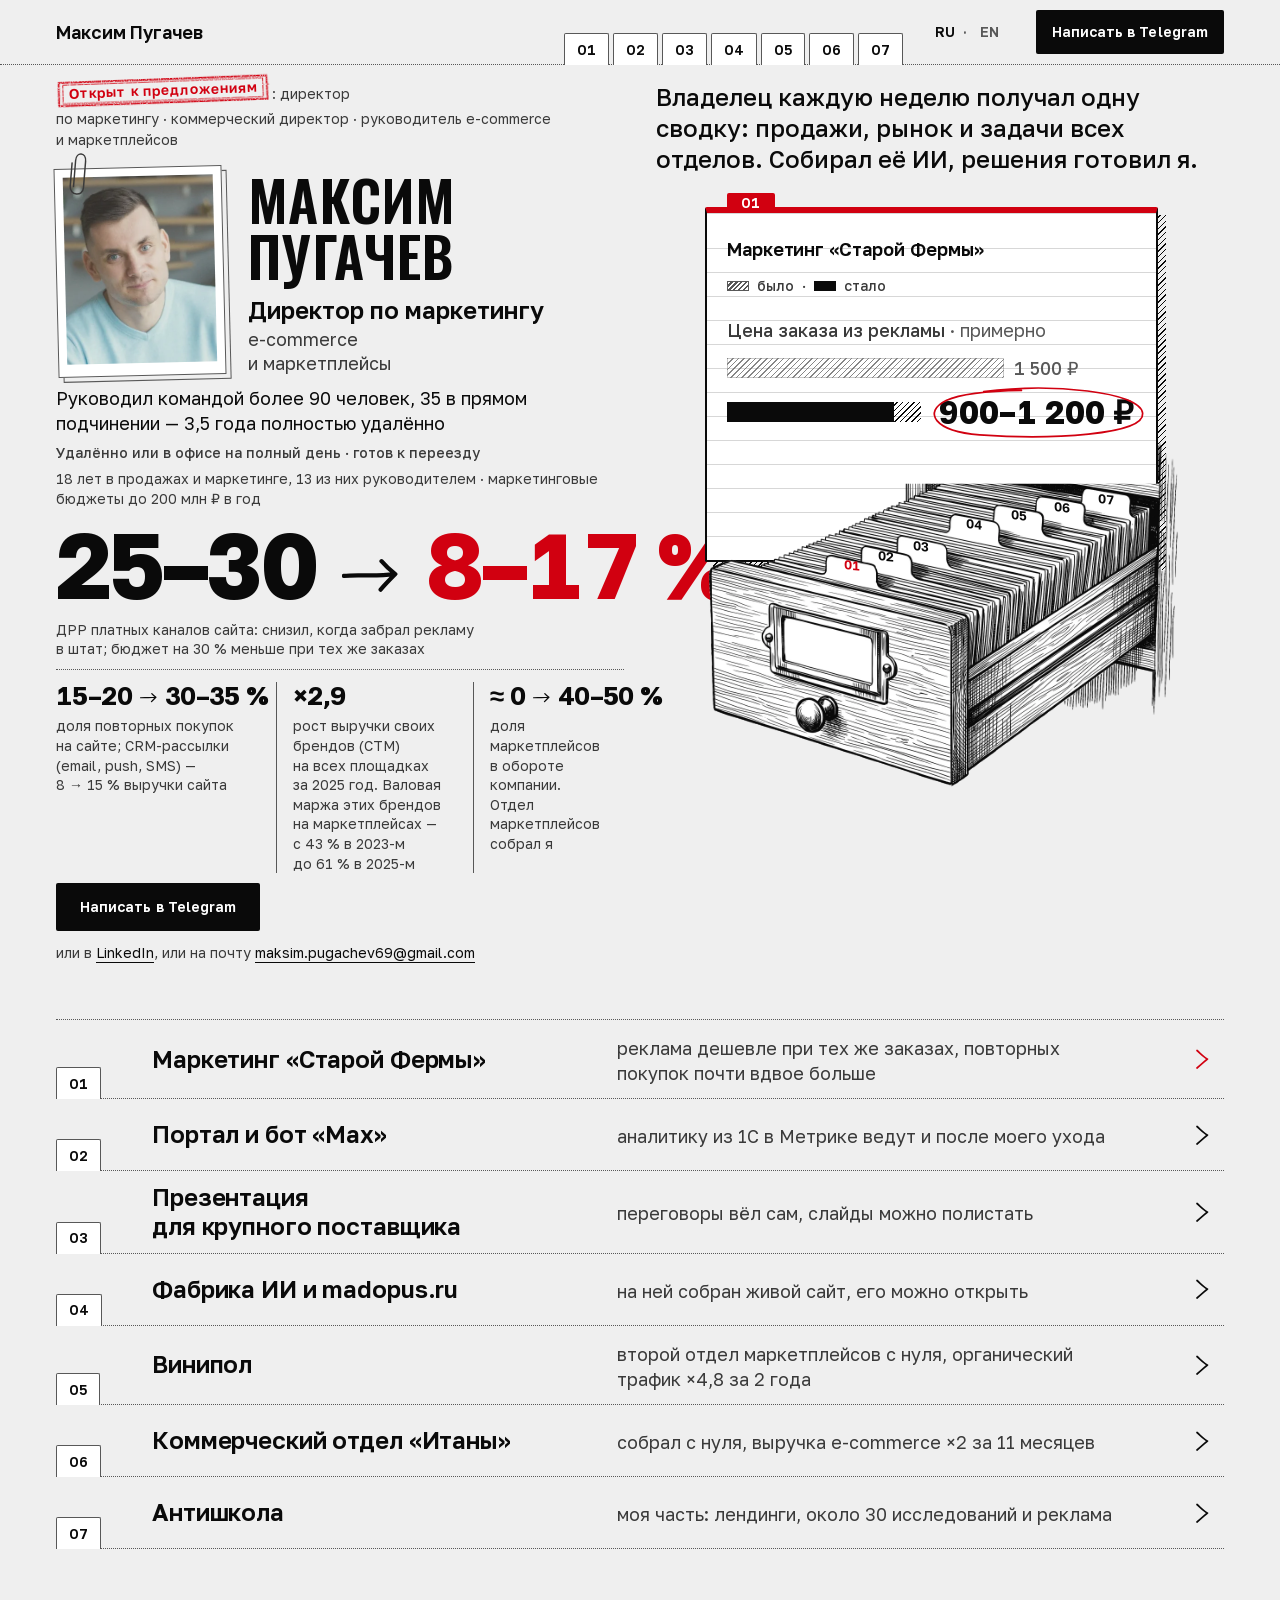
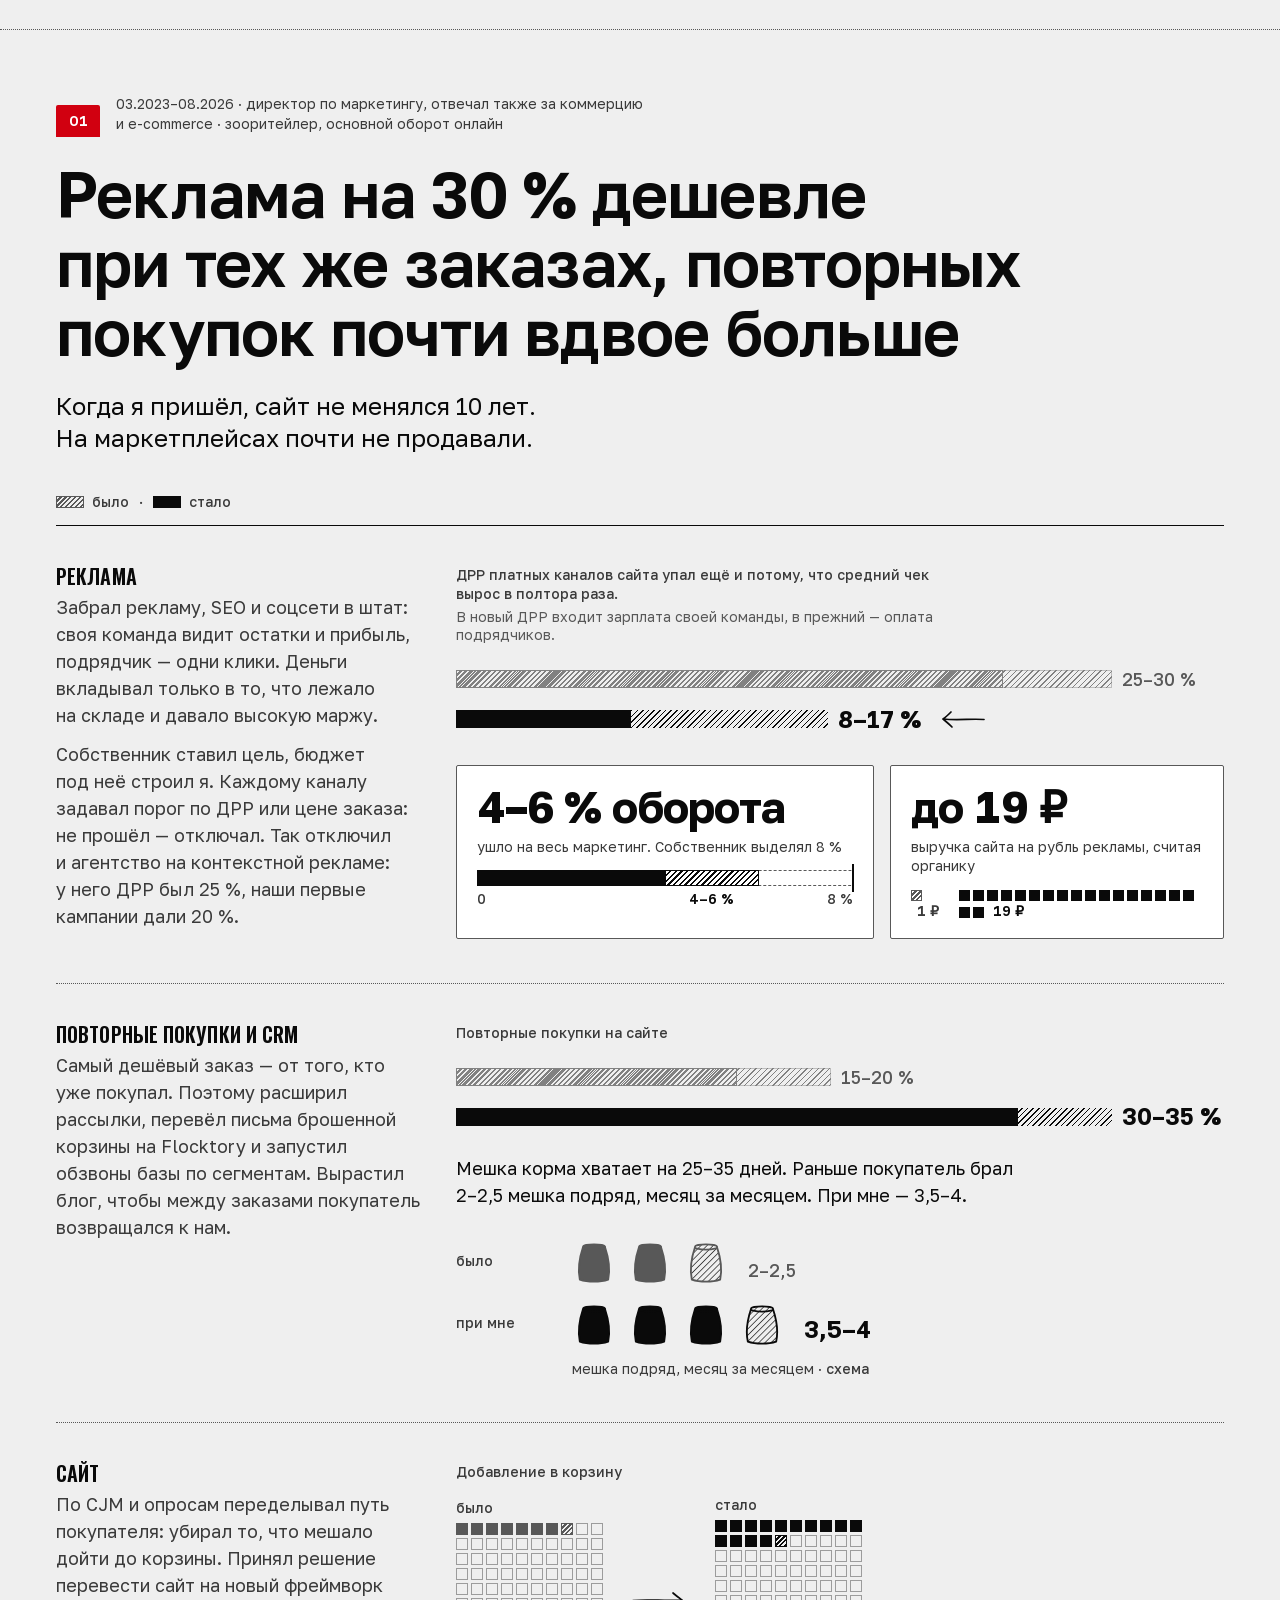
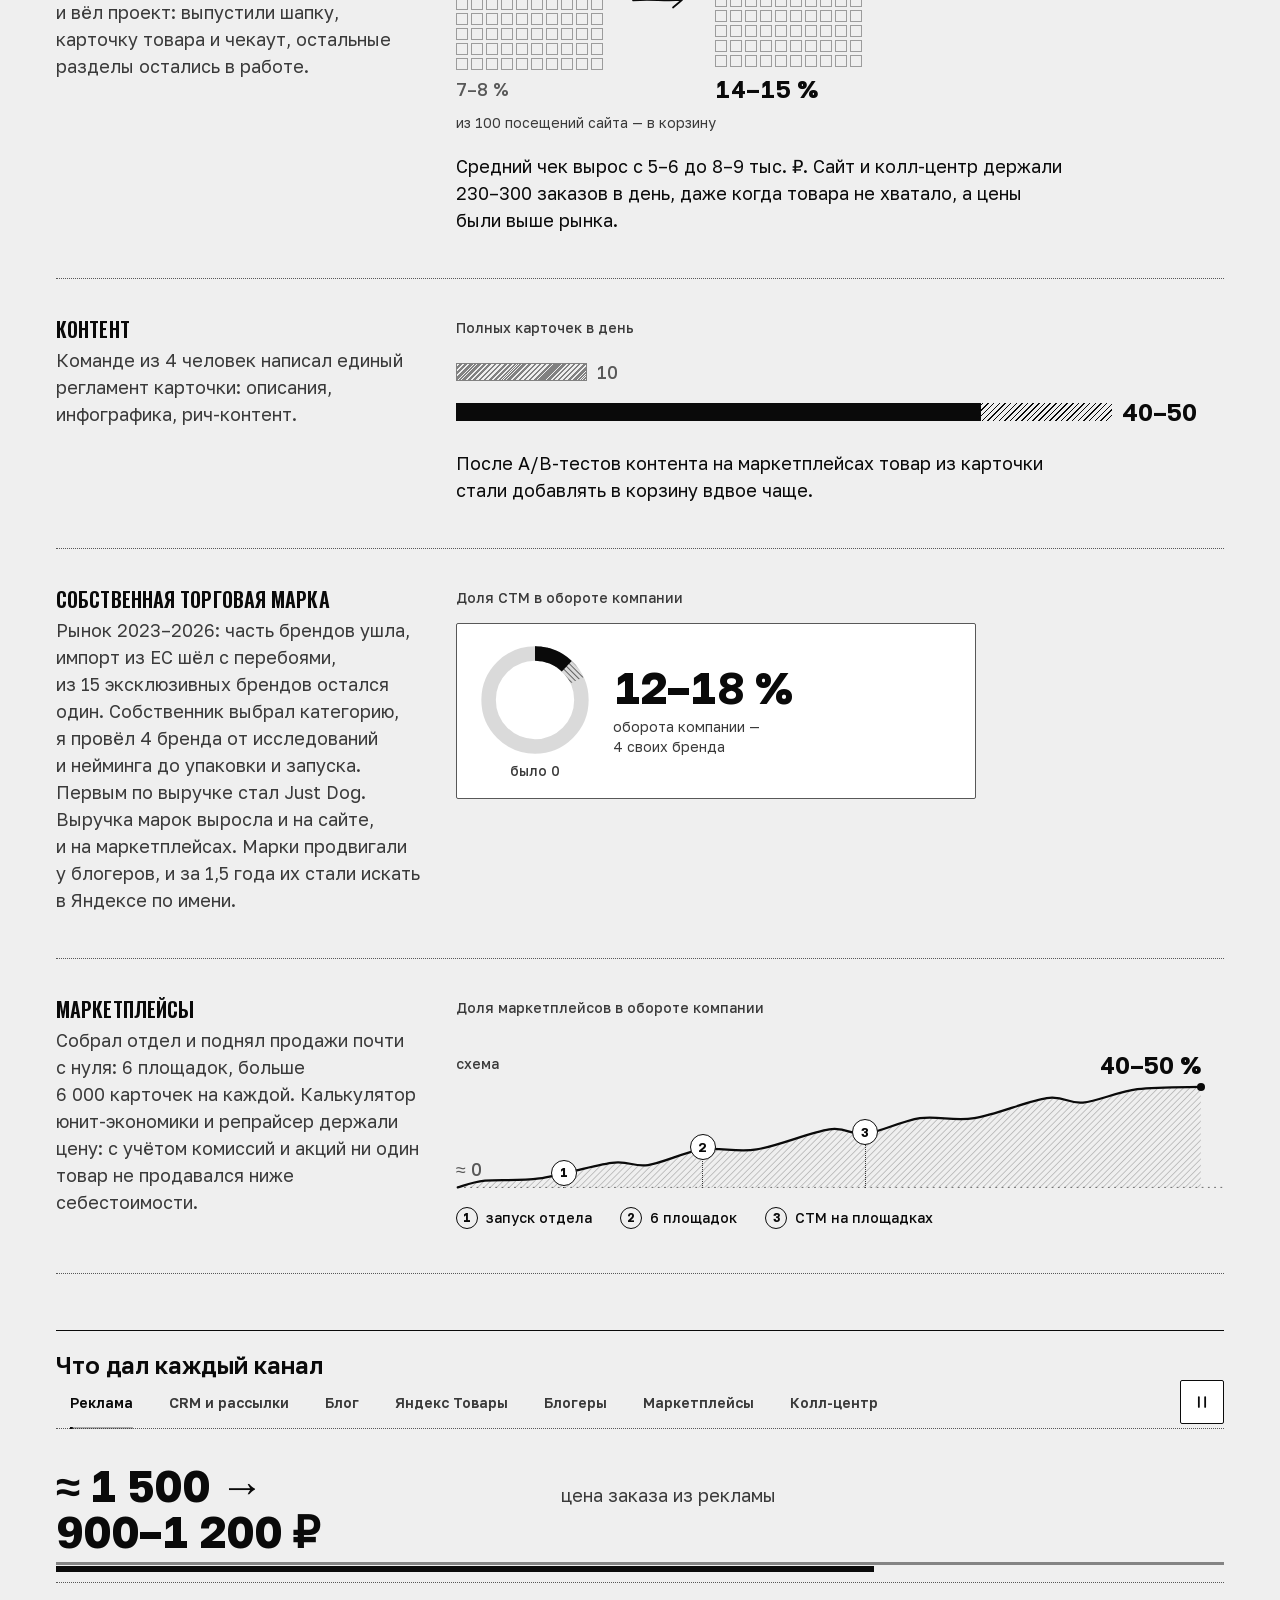
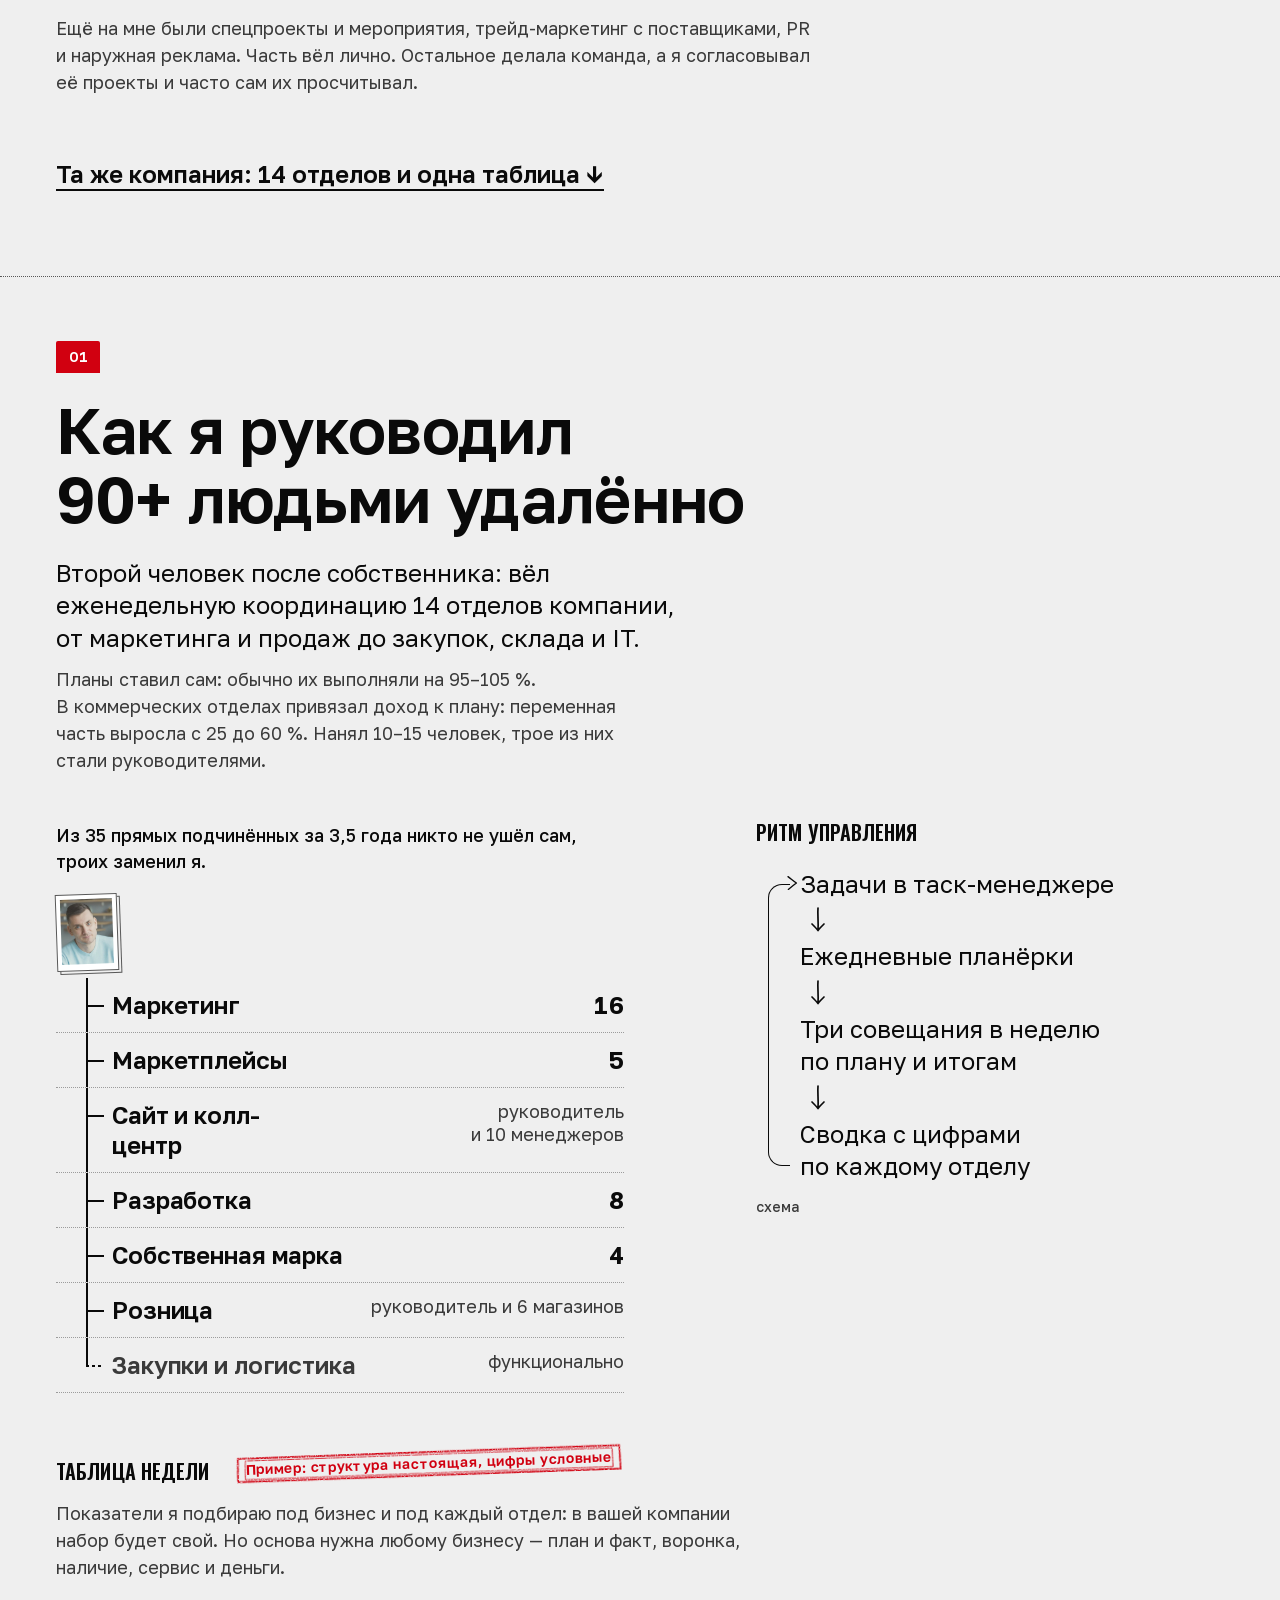
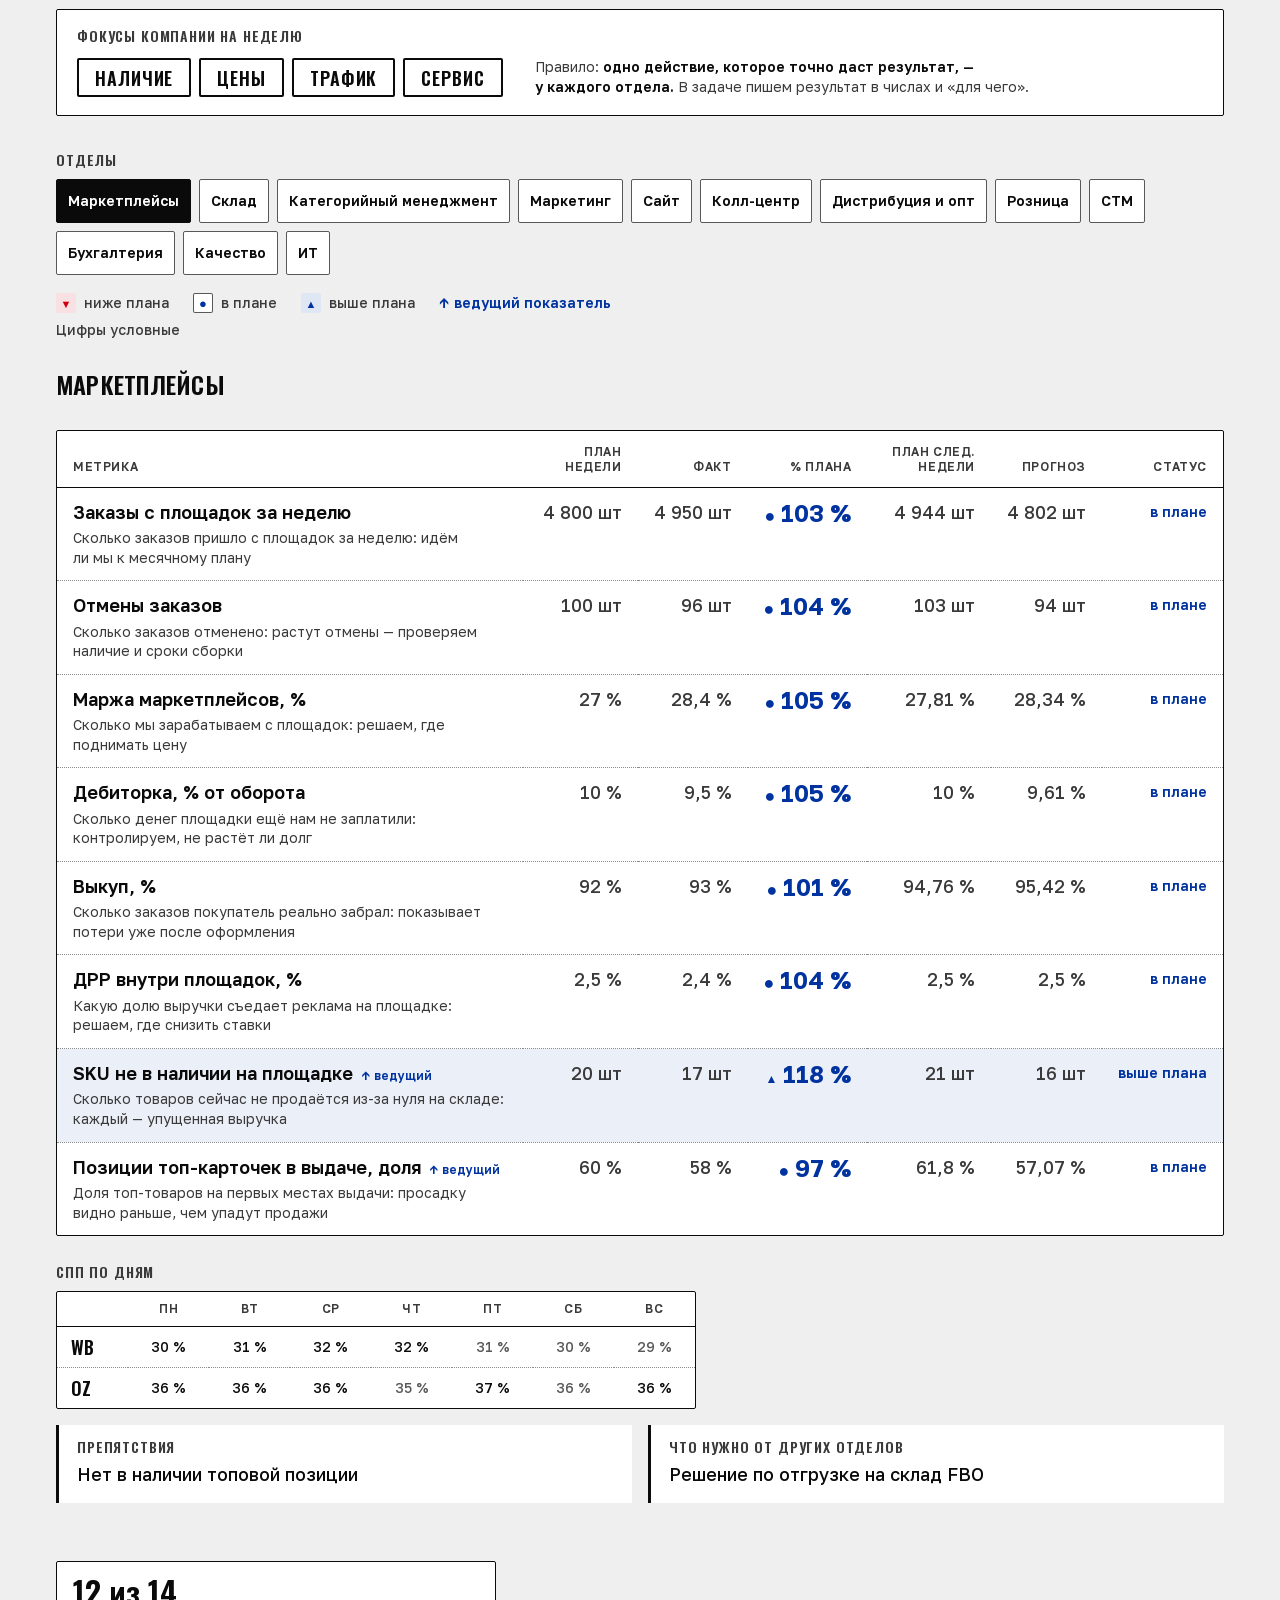
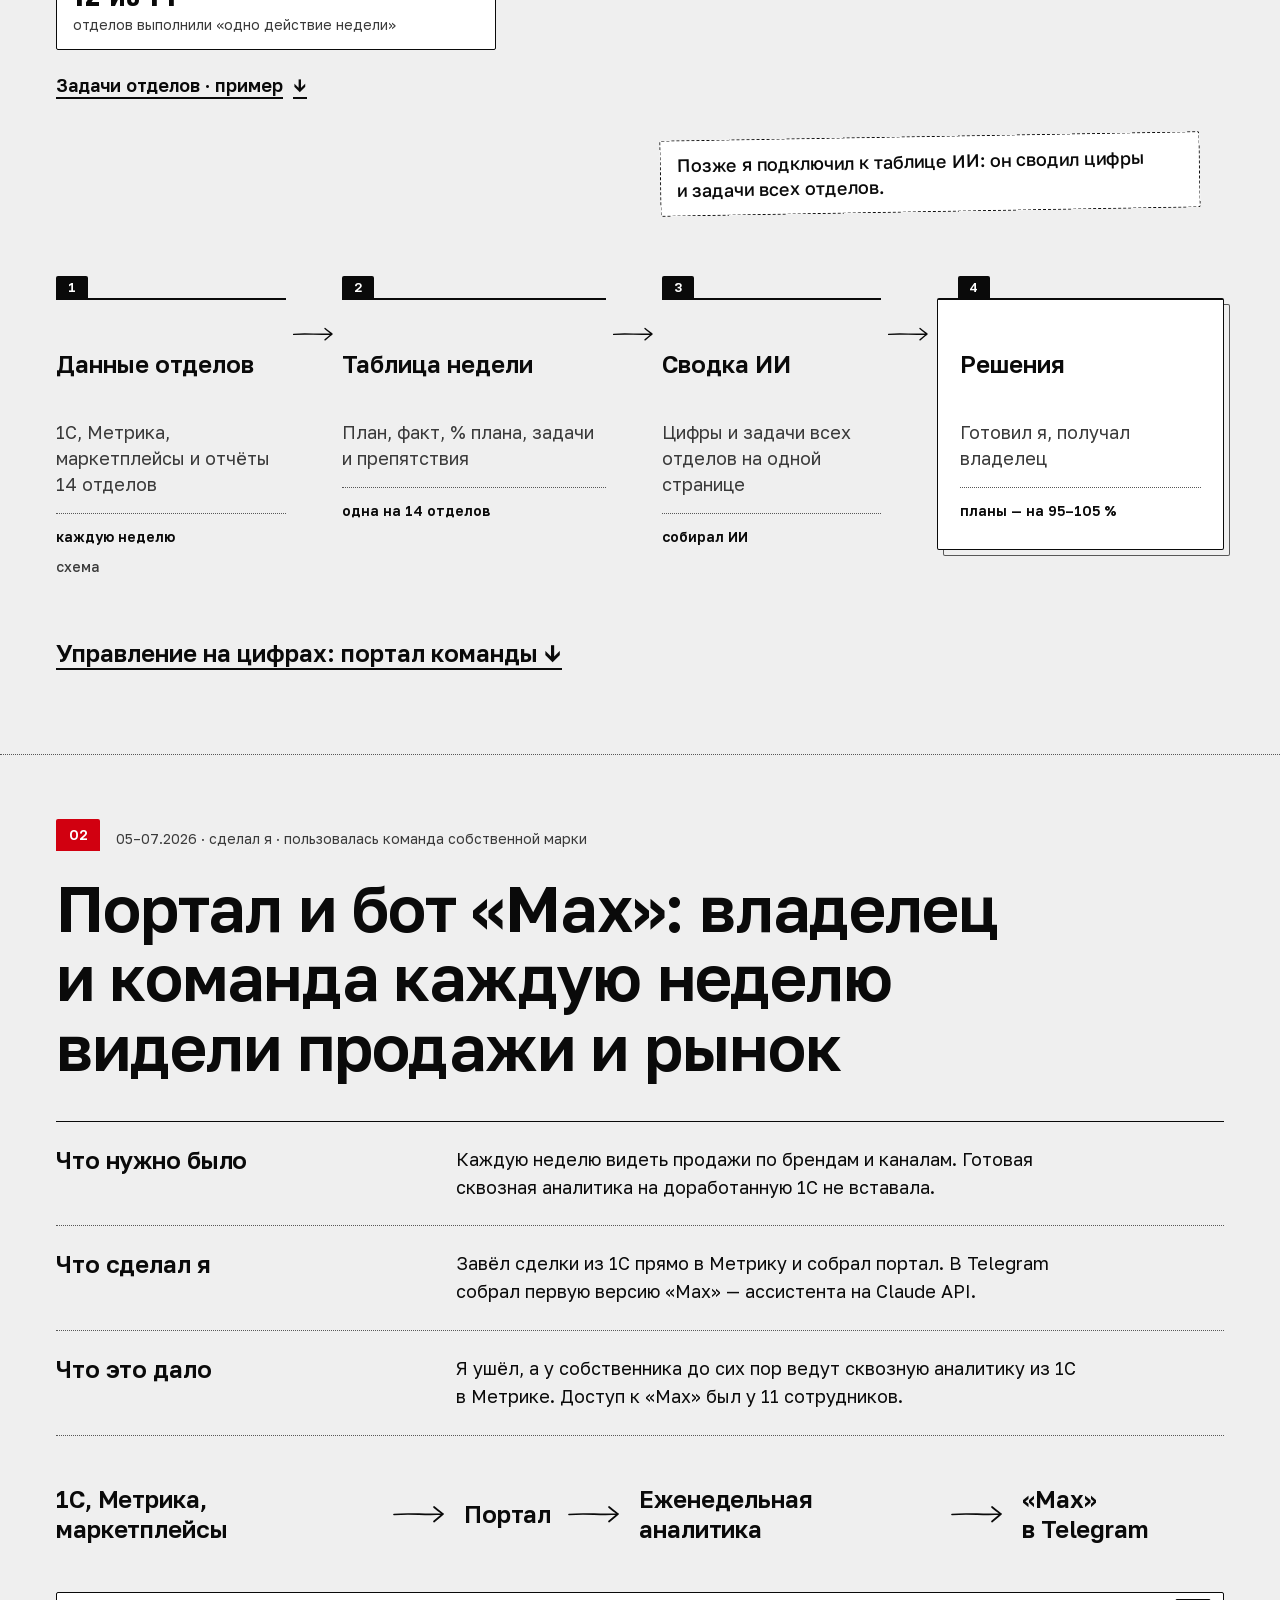
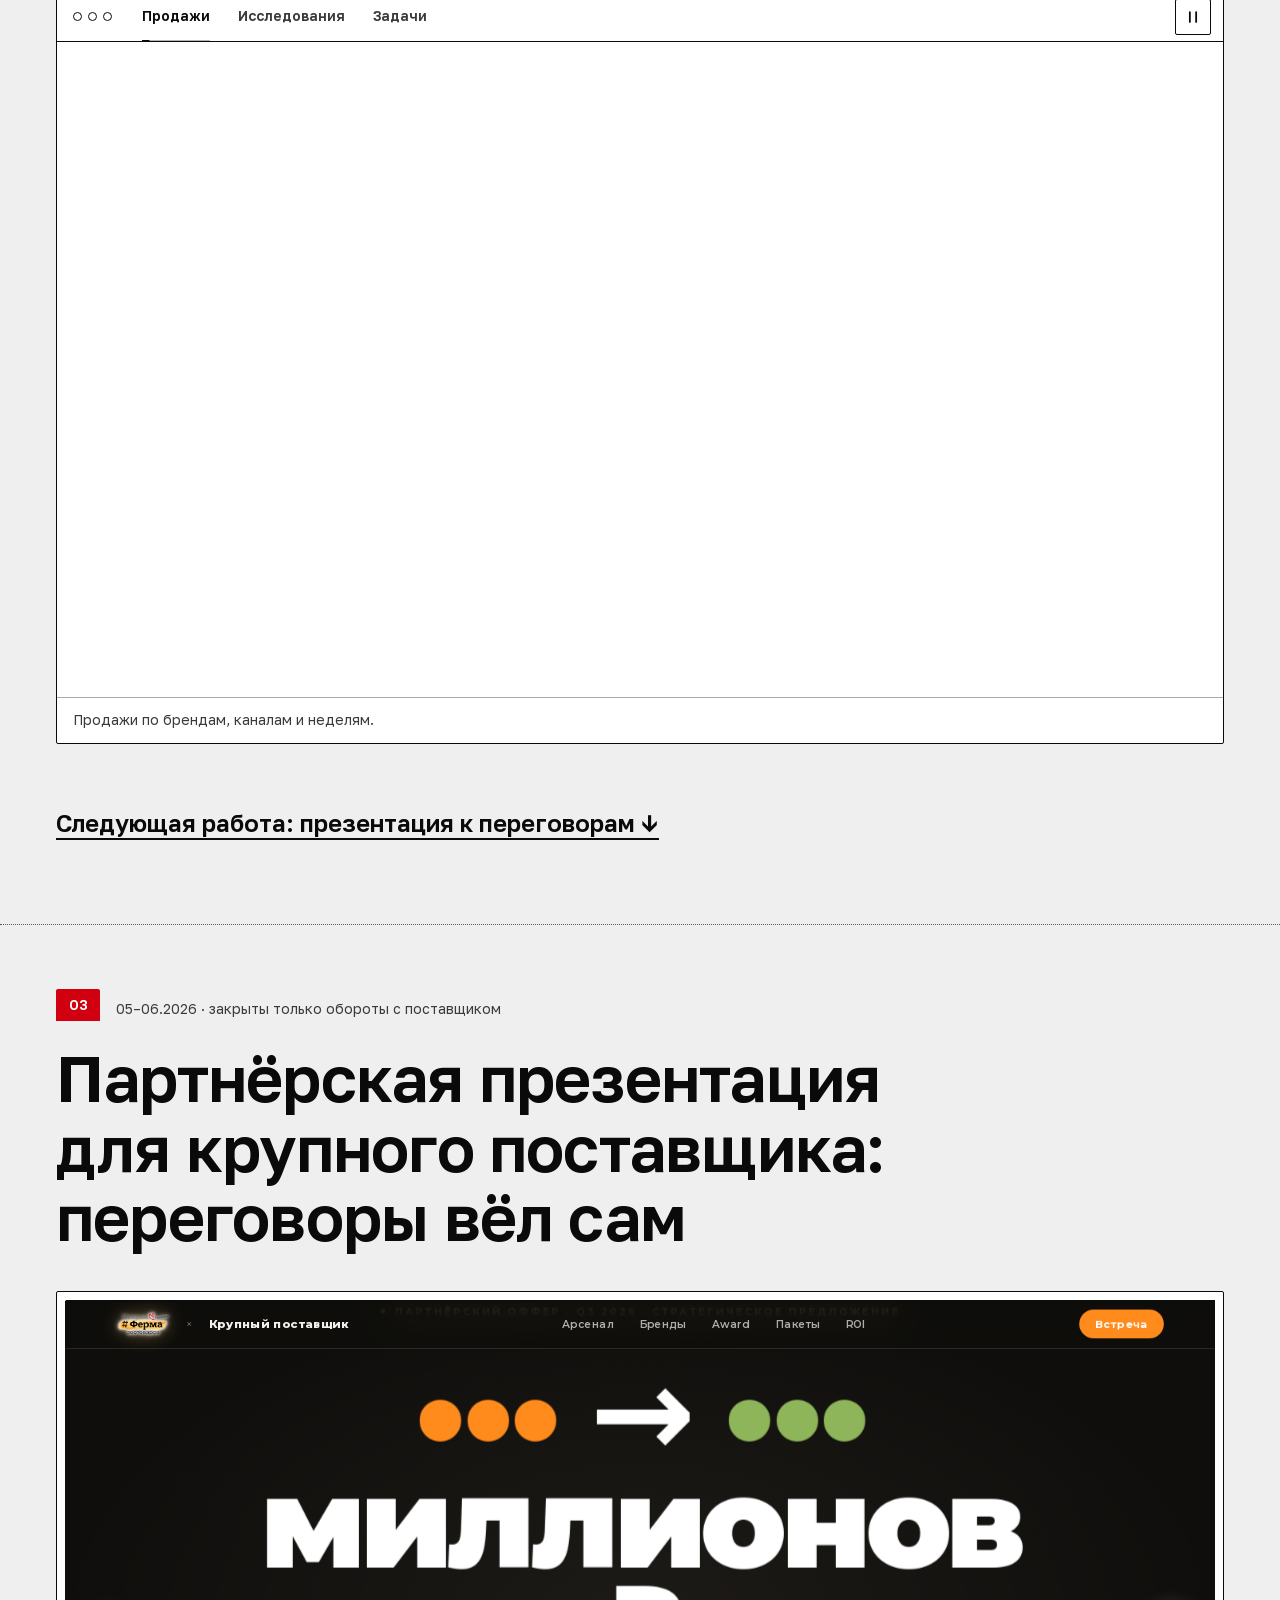
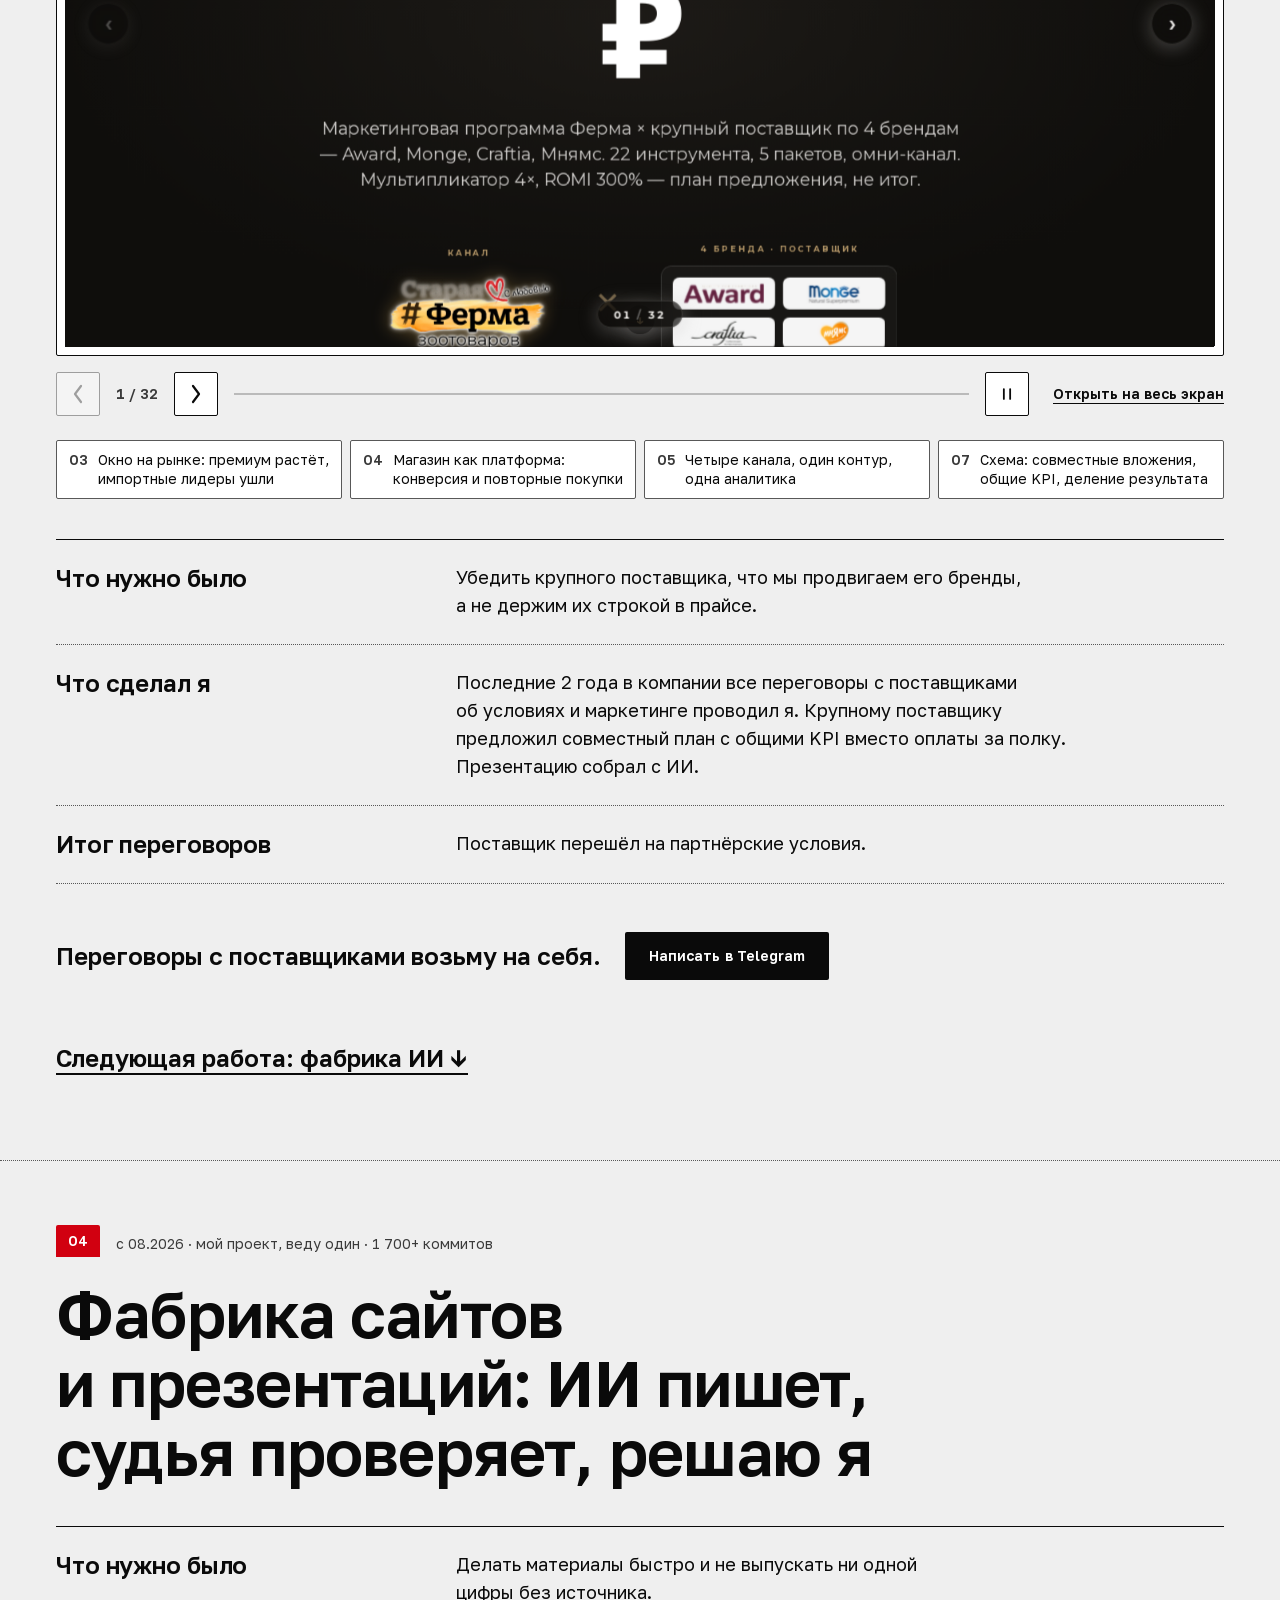
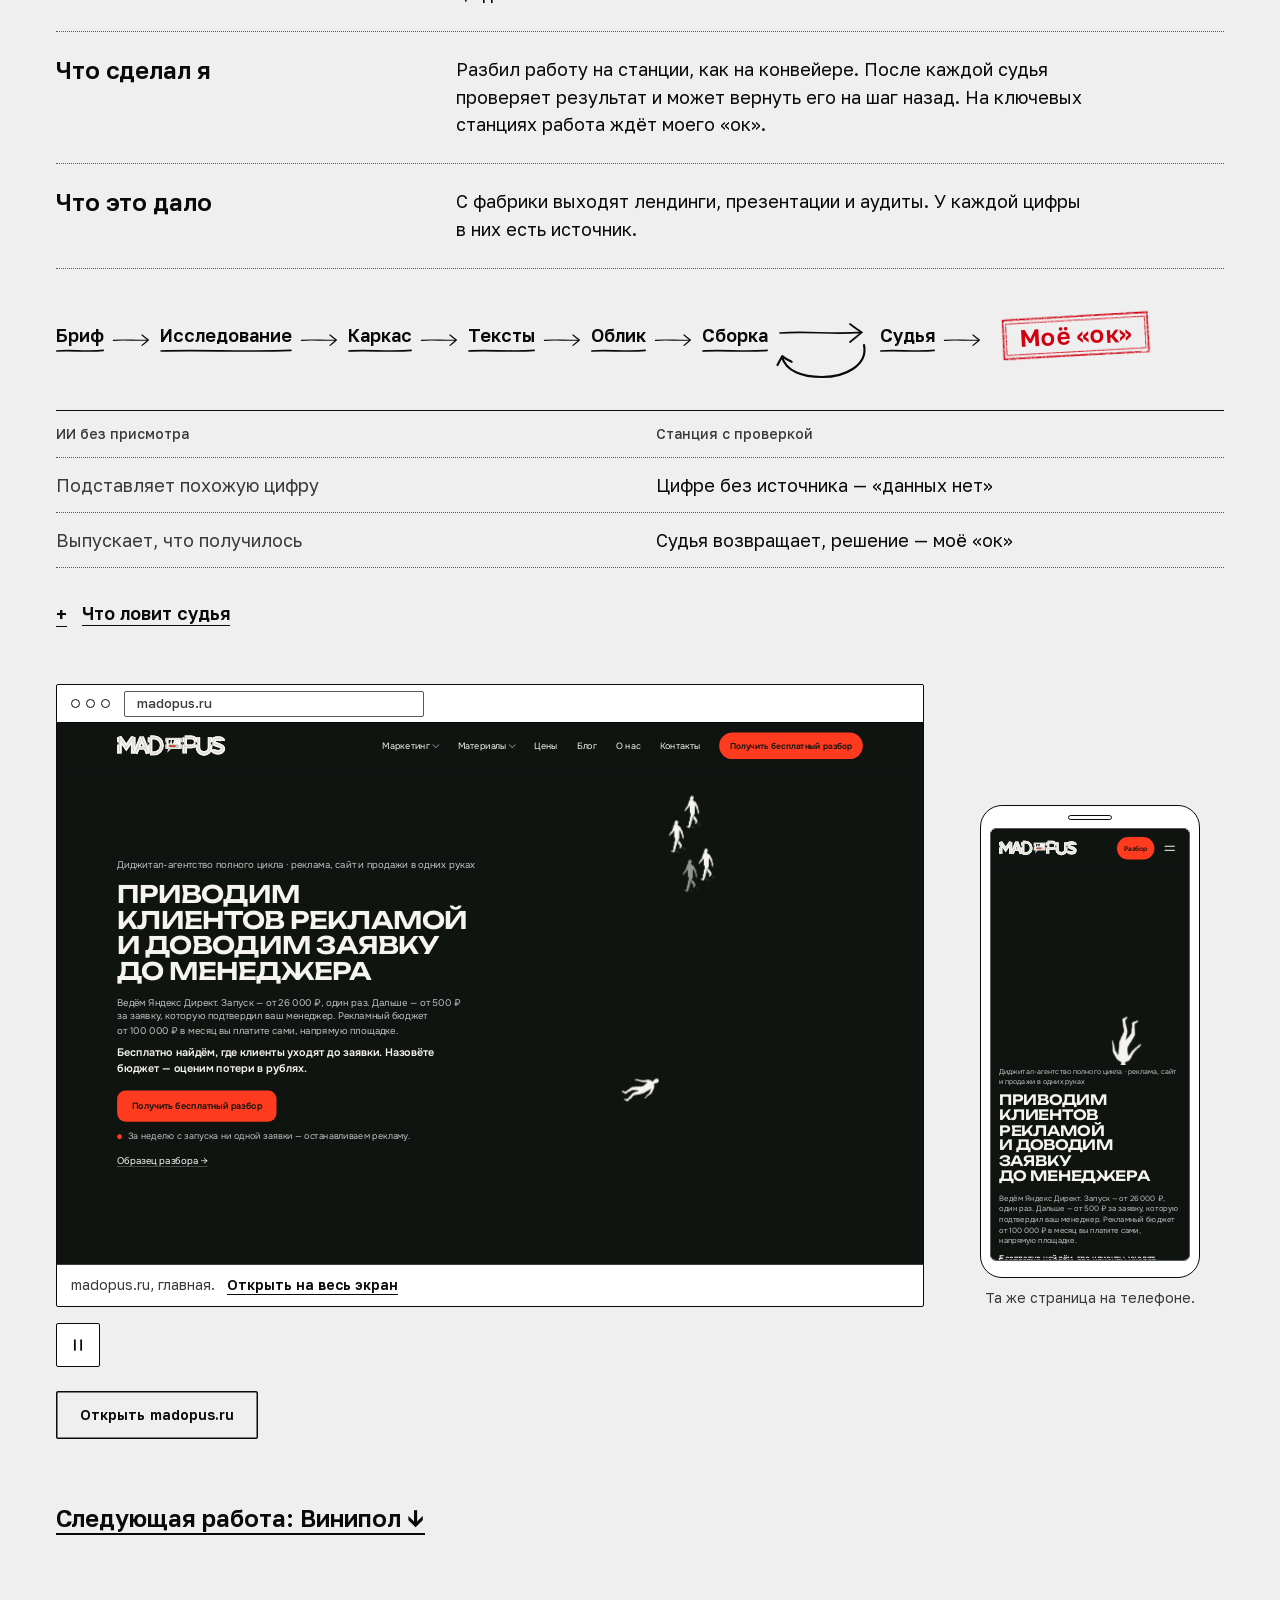
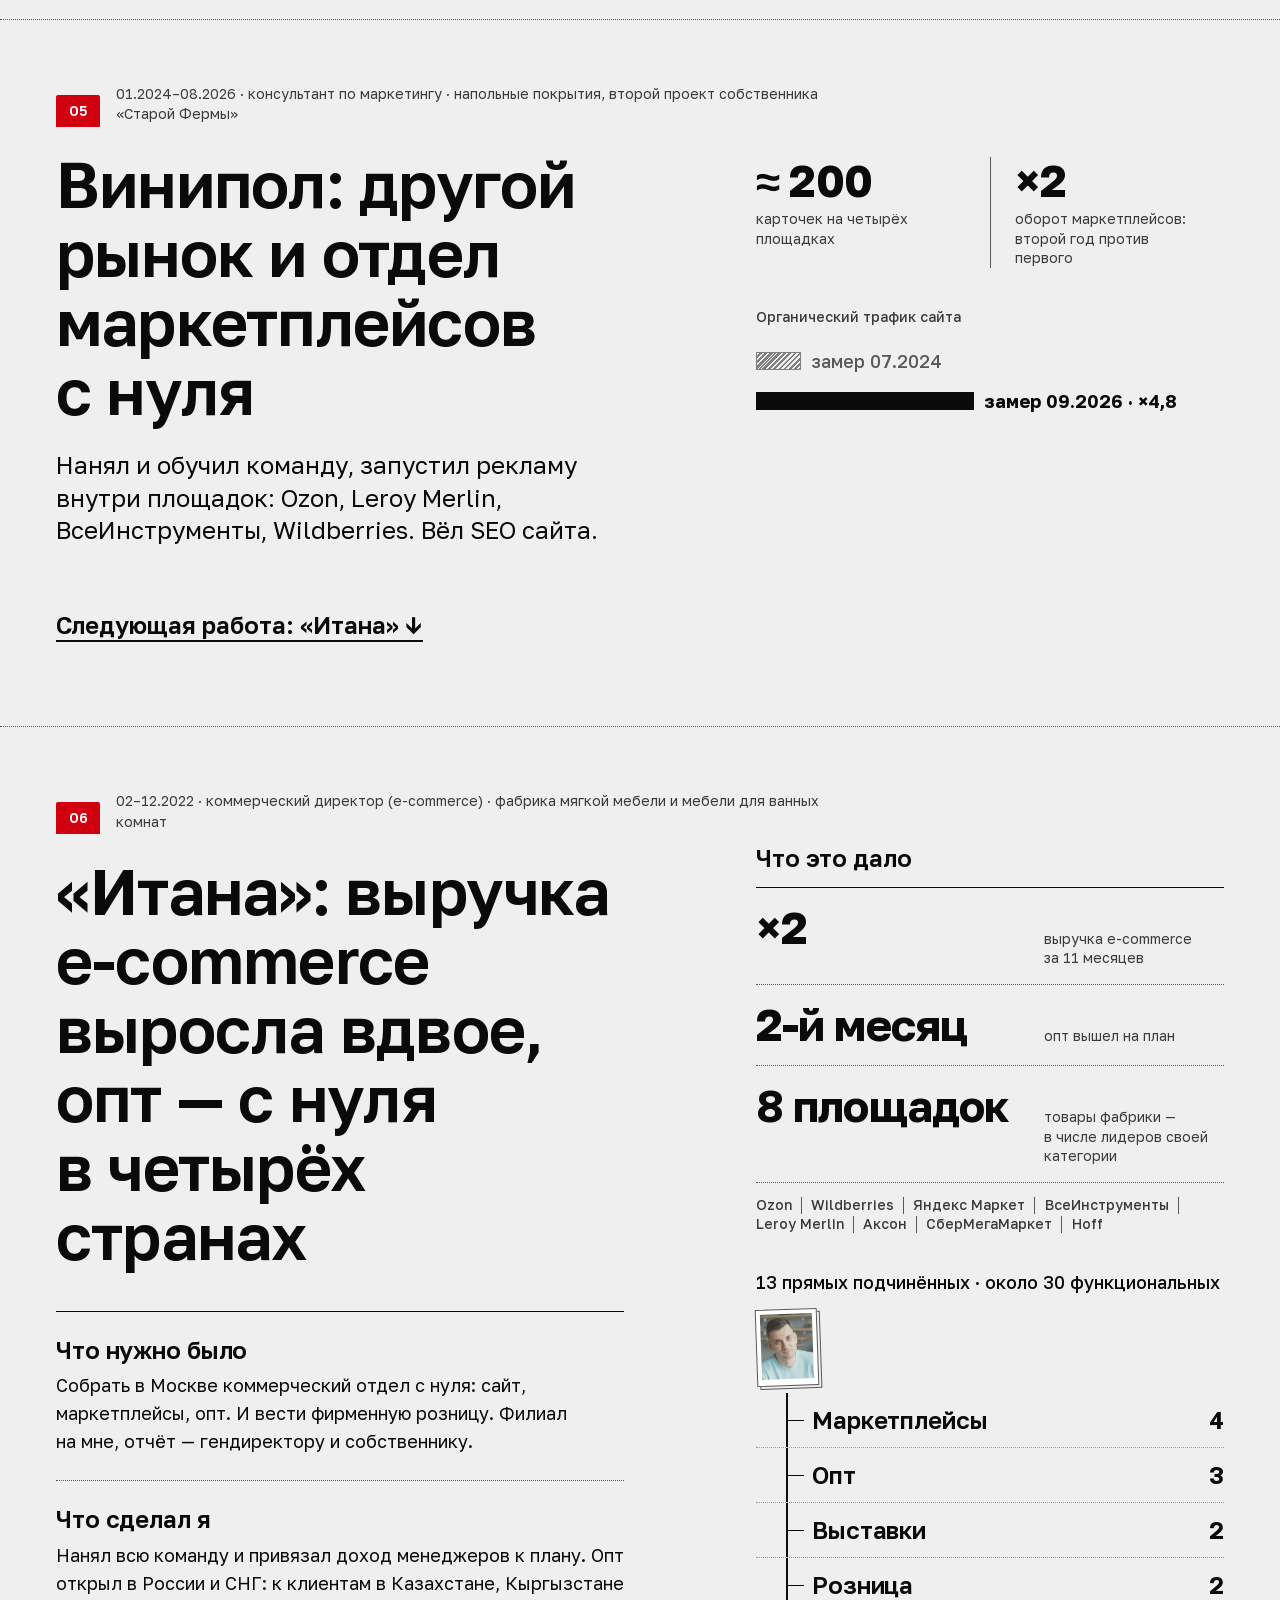
==== commit c89f0bf3: "Hide supplier sums and name (R-391): deck terms, budgets and margins masked, supplier as «крупный по" ====
--- a/index.html
+++ b/index.html
@@ -15,7 +15,7 @@
 <meta property="og:title" content="Максим Пугачев — директор по маркетингу. Примеры работ">
 <meta property="og:description" content="Директор по маркетингу: реклама дешевле при тех же заказах, повторных покупок почти вдвое больше, свои бренды и маркетплейсы с нуля. Семь работ и что они дали.">
 <meta property="og:type" content="profile">
-<meta property="og:image" content="https://maksimpugachev.com/img/og-image.png">
+<meta property="og:image" content="https://maksimpugachev.com/img/og-image.png"><meta property="og:image:alt" content="Максим Пугачев — директор по маркетингу">
 <meta property="og:image:width" content="1200">
 <meta property="og:image:height" content="630">
 <meta name="twitter:card" content="summary_large_image">
@@ -48,8 +48,8 @@
 <section id="toc" class="toc" aria-labelledby="thesis" data-key-image data-move="toc"><p id="thesis" class="thesis">Владелец каждую неделю получал одну сводку: продажи, рынок и задачи всех отделов. Собирал её ИИ, решения готовил я.</p><div class="stagewrap"><div class="stage" id="stage"><div class="cam" id="cam"><div class="pulls"><div class="card is-up is-open" id="card-1" data-card="1"><div class="sh"></div><div class="paper"><span class="ctab">01</span><div class="face"><a class="ct" href="#ferma" data-goal="toc-click">Маркетинг «Старой Фермы»</a><p class="key key-card"><span class="k k-was">было</span> · <span class="k k-now">стало</span></p></div><div class="bars bars-one"><div class="br"><p class="bl">Цена заказа из рекламы <span class="bl-q">· примерно</span></p><div class="trk trk-was"><i class="b b-was" style="--w:100%"></i><b class="v v-was" style="--w:100%"><span class="nw">1 500</span> ₽</b></div><div class="trk trk-now"><i class="b b-now" data-from="1.43" style="--w:70%"><i class="sd" style="width:85.71%"></i></i><b class="v v-now" style="--w:70%"><span class="circ-w"><span class="nw">900–1 200</span> ₽<svg class="circ" viewBox="0 0 190 44" preserveAspectRatio="none" aria-hidden="true" focusable="false"><path class="mk mk-ring" pathLength="1" vector-effect="non-scaling-stroke" d="M51.8 6 C 107.1 -1, 181.4 6, 183.1 23 C 184.8 40, 107.1 44, 48.4 40 C 10.4 37, 1.7 22, 20.7 13 C 41.5 4, 107.1 2, 169.3 10"/></svg></span></b></div></div></div></div></div><div class="card" id="card-2" data-card="2"><div class="sh"></div><div class="paper"><span class="ctab">02</span><div class="face"><a class="ct" href="#stm" data-goal="toc-click">Портал и бот «Max»</a></div><div class="proof"><picture><source type="image/webp" srcset="img/stm-sales-880.webp 880w, img/stm-sales-1760.webp 1760w" sizes="(min-width:1200px) 560px, 92vw"><img width="880" height="550" src="img/stm-sales-880.jpg" srcset="img/stm-sales-880.jpg 880w, img/stm-sales-1760.jpg 1760w" sizes="(min-width:1200px) 560px, 92vw" alt="Продажи по брендам, каналам и неделям." loading="lazy" decoding="async"></picture></div></div></div><div class="card" id="card-3" data-card="3"><div class="sh"></div><div class="paper"><span class="ctab">03</span><div class="face"><a class="ct" href="#deck" data-goal="toc-click">Презентация для крупного поставщика</a></div><div class="proof"><picture><source type="image/webp" srcset="img/deck-4-880.webp 880w, img/deck-4-1760.webp 1760w" sizes="(min-width:1200px) 560px, 92vw"><img width="880" height="471" src="img/deck-4-880.jpg" srcset="img/deck-4-880.jpg 880w, img/deck-4-1760.jpg 1760w" sizes="(min-width:1200px) 560px, 92vw" alt="Слайд партнёрской презентации" loading="lazy" decoding="async"></picture></div></div></div><div class="card" id="card-4" data-card="4"><div class="sh"></div><div class="paper"><span class="ctab">04</span><div class="face"><a class="ct" href="#factory" data-goal="toc-click">Фабрика ИИ и madopus.ru</a></div><div class="proof"><picture><source type="image/webp" srcset="img/madopus-home-880.webp 880w, img/madopus-home-1400.webp 1400w" sizes="(min-width:1200px) 560px, 92vw"><img width="880" height="550" src="img/madopus-home-880.jpg" srcset="img/madopus-home-880.jpg 880w, img/madopus-home-1400.jpg 1400w" sizes="(min-width:1200px) 560px, 92vw" alt="madopus.ru, главная." loading="lazy" decoding="async"></picture></div></div></div><div class="card" id="card-5" data-card="5"><div class="sh"></div><div class="paper"><span class="ctab">05</span><div class="face"><a class="ct" href="#floor" data-goal="toc-click">Винипол</a></div><div class="proof proof-big"><p class="big" aria-label="×4,8"><span>×4,8</span></p><p class="bigb">органический трафик сайта за 2 года</p></div></div></div><div class="card" id="card-6" data-card="6"><div class="sh"></div><div class="paper"><span class="ctab">06</span><div class="face"><a class="ct" href="#itana" data-goal="toc-click">Коммерческий отдел «Итаны»</a></div><div class="proof proof-big proof-3"><p class="big" aria-label="×2"><span>×2</span></p><p class="bigb">выручка <span class="nw"><span class="nw">e-commerce</span></span> за 11 месяцев</p><dl class="p3"><div><dt>13</dt><dd>человек в команде, всех нанял я</dd></div><div><dt>4 страны</dt><dd>опт с нуля</dd></div></dl></div></div></div><div class="card" id="card-7" data-card="7"><div class="sh"></div><div class="paper"><span class="ctab">07</span><div class="face"><a class="ct" href="#antishkola" data-goal="toc-click">Антишкола</a></div><div class="proof"><picture><source type="image/webp" srcset="img/anti-professiya-660.webp 660w, img/anti-professiya-1320.webp 1320w" sizes="(min-width:1200px) 560px, 92vw"><img width="660" height="318" src="img/anti-professiya-660.jpg" srcset="img/anti-professiya-660.jpg 660w, img/anti-professiya-1320.jpg 1320w" sizes="(min-width:1200px) 560px, 92vw" alt="Страница „Английский для профессий“ онлайн-школы Антишкола" loading="lazy" decoding="async"></picture></div></div></div></div><div class="draw"><div class="drawin"><div class="artimg" id="artimg"><picture><source media="(prefers-color-scheme: dark)" type="image/webp" srcset="img/drawing/kartoteka7-full-dark-1296.webp"><source type="image/webp" srcset="img/drawing/kartoteka7-full-1296.webp"><img src="img/drawing/kartoteka7-full.png" width="2400" height="1792" alt="Картотека работ: семь карточек в ящике" decoding="async"></picture></div><div class="artfront" id="artfront"><picture><source media="(prefers-color-scheme: dark)" type="image/webp" srcset="img/drawing/kartoteka7-full-dark-1296.webp"><source type="image/webp" srcset="img/drawing/kartoteka7-full-1296.webp"><img src="img/drawing/kartoteka7-full.png" width="2400" height="1792" alt="" decoding="async"></picture></div><div class="dtabs"><button class="dtab" type="button" data-k="0" aria-expanded="true" aria-controls="card-1" aria-label="01 · Маркетинг «Старой Фермы»" title="Маркетинг «Старой Фермы»" style="left:30.0%;top:38.4%;width:8.7%;height:4.3%"><span>01</span></button><button class="dtab" type="button" data-k="1" aria-expanded="false" aria-controls="card-2" aria-label="02 · Портал и бот «Max»" title="Портал и бот «Max»" style="left:36.0%;top:36.4%;width:8.7%;height:4.3%"><span>02</span></button><button class="dtab" type="button" data-k="2" aria-expanded="false" aria-controls="card-3" aria-label="03 · Презентация для крупного поставщика" title="Презентация для крупного поставщика" style="left:42.3%;top:33.8%;width:8.7%;height:4.3%"><span>03</span></button><button class="dtab" type="button" data-k="3" aria-expanded="false" aria-controls="card-4" aria-label="04 · Фабрика ИИ и madopus.ru" title="Фабрика ИИ и madopus.ru" style="left:51.7%;top:28.7%;width:8.7%;height:4.3%"><span>04</span></button><button class="dtab" type="button" data-k="4" aria-expanded="false" aria-controls="card-5" aria-label="05 · Винипол" title="Винипол" style="left:59.8%;top:26.4%;width:8.7%;height:4.3%"><span>05</span></button><button class="dtab" type="button" data-k="5" aria-expanded="false" aria-controls="card-6" aria-label="06 · Коммерческий отдел «Итаны»" title="Коммерческий отдел «Итаны»" style="left:67.4%;top:24.5%;width:8.7%;height:4.3%"><span>06</span></button><button class="dtab" type="button" data-k="6" aria-expanded="false" aria-controls="card-7" aria-label="07 · Антишкола" title="Антишкола" style="left:75.3%;top:22.6%;width:8.7%;height:4.3%"><span>07</span></button></div></div></div><svg class="nib" id="nib" viewBox="0 0 26 26" aria-hidden="true" focusable="false"><path d="M3 24 L9 14 L21 2 L24 5 L12 17 Z M3 24 L7 23 L9 14" fill="currentColor" stroke="currentColor" stroke-width="1.2" stroke-linejoin="round"/></svg></div></div></div></section>
 </div>
 <nav id="list" class="list" aria-label="Список работ"><ol><li class="row"><span class="rnum">01</span><a class="rt" href="#ferma" data-goal="toc-click">Маркетинг «Старой Фермы»</a><span class="rr">реклама дешевле при тех же заказах, повторных покупок почти вдвое больше</span><button class="rx" type="button" data-k="0" aria-expanded="true" aria-controls="card-1" aria-label="Работа 01"><svg viewBox="0 0 24 24" aria-hidden="true" focusable="false"><path d="M7 3.5 C 12 8, 16 12, 17.5 12 C 16 13, 12 17, 7 21" fill="none" stroke="currentColor" stroke-width="1.7" stroke-linecap="round" stroke-linejoin="round"/></svg></button></li><li class="row"><span class="rnum">02</span><a class="rt" href="#stm" data-goal="toc-click">Портал и бот «Max»</a><span class="rr">аналитику из 1С в Метрике ведут и после моего ухода</span><button class="rx" type="button" data-k="1" aria-expanded="false" aria-controls="card-2" aria-label="Работа 02"><svg viewBox="0 0 24 24" aria-hidden="true" focusable="false"><path d="M7 3.5 C 12 8, 16 12, 17.5 12 C 16 13, 12 17, 7 21" fill="none" stroke="currentColor" stroke-width="1.7" stroke-linecap="round" stroke-linejoin="round"/></svg></button></li><li class="row"><span class="rnum">03</span><a class="rt" href="#deck" data-goal="toc-click">Презентация для крупного поставщика</a><span class="rr">переговоры вёл сам, слайды можно полистать</span><button class="rx" type="button" data-k="2" aria-expanded="false" aria-controls="card-3" aria-label="Работа 03"><svg viewBox="0 0 24 24" aria-hidden="true" focusable="false"><path d="M7 3.5 C 12 8, 16 12, 17.5 12 C 16 13, 12 17, 7 21" fill="none" stroke="currentColor" stroke-width="1.7" stroke-linecap="round" stroke-linejoin="round"/></svg></button></li><li class="row"><span class="rnum">04</span><a class="rt" href="#factory" data-goal="toc-click">Фабрика ИИ и madopus.ru</a><span class="rr">на ней собран живой сайт, его можно открыть</span><button class="rx" type="button" data-k="3" aria-expanded="false" aria-controls="card-4" aria-label="Работа 04"><svg viewBox="0 0 24 24" aria-hidden="true" focusable="false"><path d="M7 3.5 C 12 8, 16 12, 17.5 12 C 16 13, 12 17, 7 21" fill="none" stroke="currentColor" stroke-width="1.7" stroke-linecap="round" stroke-linejoin="round"/></svg></button></li><li class="row"><span class="rnum">05</span><a class="rt" href="#floor" data-goal="toc-click">Винипол</a><span class="rr">второй отдел маркетплейсов с нуля, органический трафик ×4,8 за 2 года</span><button class="rx" type="button" data-k="4" aria-expanded="false" aria-controls="card-5" aria-label="Работа 05"><svg viewBox="0 0 24 24" aria-hidden="true" focusable="false"><path d="M7 3.5 C 12 8, 16 12, 17.5 12 C 16 13, 12 17, 7 21" fill="none" stroke="currentColor" stroke-width="1.7" stroke-linecap="round" stroke-linejoin="round"/></svg></button></li><li class="row"><span class="rnum">06</span><a class="rt" href="#itana" data-goal="toc-click">Коммерческий отдел «Итаны»</a><span class="rr">собрал с нуля, выручка <span class="nw">e-commerce</span> ×2 за 11 месяцев</span><button class="rx" type="button" data-k="5" aria-expanded="false" aria-controls="card-6" aria-label="Работа 06"><svg viewBox="0 0 24 24" aria-hidden="true" focusable="false"><path d="M7 3.5 C 12 8, 16 12, 17.5 12 C 16 13, 12 17, 7 21" fill="none" stroke="currentColor" stroke-width="1.7" stroke-linecap="round" stroke-linejoin="round"/></svg></button></li><li class="row"><span class="rnum">07</span><a class="rt" href="#antishkola" data-goal="toc-click">Антишкола</a><span class="rr">моя часть: лендинги, около 30 исследований и реклама</span><button class="rx" type="button" data-k="6" aria-expanded="false" aria-controls="card-7" aria-label="Работа 07"><svg viewBox="0 0 24 24" aria-hidden="true" focusable="false"><path d="M7 3.5 C 12 8, 16 12, 17.5 12 C 16 13, 12 17, 7 21" fill="none" stroke="currentColor" stroke-width="1.7" stroke-linecap="round" stroke-linejoin="round"/></svg></button></li></ol></nav>
-<section id="ferma" class="ferma" aria-labelledby="h2-ferma" data-move="ferma"><div class="ferma-in"><p class="meta"><span class="mtab">01</span><span class="mt">03.<span class="nw">2023–08</span>.2026 · директор по маркетингу, отвечал также за коммерцию и <span class="nw">e-commerce</span> · зооритейлер, основной оборот онлайн</span></p><h2 id="h2-ferma">Реклама на 30 % дешевле при тех же заказах, повторных покупок почти вдвое больше</h2><p class="sit">Когда я пришёл, сайт не менялся 10 лет. На маркетплейсах почти не продавали.</p><p class="key"><span class="k k-was">было</span> · <span class="k k-now">стало</span></p><ol class="levers"><li class="lv lv-1" data-kind="pair"><div class="lv-l"><h3 class="lv-n">Реклама</h3><p class="lv-d">Забрал рекламу, SEO и соцсети в штат: своя команда видит остатки и прибыль, подрядчик — одни клики. Деньги вкладывал только в то, что лежало на складе и давало высокую маржу.</p><p class="lv-d">Собственник ставил цель, бюджет под неё строил я. Каждому каналу задавал порог по ДРР или цене заказа: не прошёл — отключал. Так отключил и агентство на контекстной рекламе: у него ДРР был 25 %, наши первые кампании дали 20 %.</p></div><div class="lv-r"><p class="lv-c">ДРР платных каналов сайта упал ещё и потому, что средний чек вырос в полтора раза. <span class="lv-cq">В новый ДРР входит зарплата своей команды, в прежний — оплата подрядчиков.</span></p><div class="viz" data-show="полосы было → стало"><div class="trk trk-was"><i class="b b-was" style="--w:100%"><i class="sd" style="width:83.33%"></i></i><b class="v v-was" style="--w:100%"><span class="nw">25–30</span> %</b></div><div class="trk trk-now"><i class="b b-now" data-from="1.76" style="--w:56.67%"><i class="sd" style="width:47.06%"></i></i><b class="v v-now" style="--w:56.67%"><span class="nw">8–17</span> %</b></div><svg class="pen-l" viewBox="0 0 48 22" aria-hidden="true" focusable="false"><path class="mk" pathLength="1" d="M46 11.5 C 34 10.5, 20 12.5, 5 11 M 13 4 C 10 7, 8 9, 5 11 C 8 13.5, 11 16, 14 19"/></svg></div><div class="tiles" data-tiles><div class="tile" data-show="плитка: бюджет маркетинга"><dl class="stat1"><dt><span class="nw">4–6 %</span> оборота</dt><dd>ушло на весь маркетинг. Собственник выделял 8 %</dd></dl><div class="mini sc" aria-hidden="true"><div class="sc-t"><i class="sc-a"></i><i class="sc-s" style="--w:50%"></i><i class="sc-h" style="--x:50%;--w:25%"></i><i class="sc-m"></i></div><div class="sc-ax"><span>0</span><span class="sc-ax-s" style="--x:62.5%">4–6 %</span><span>8 %</span></div></div></div><div class="tile" data-show="плитка: выручка на рубль рекламы"><dl class="stat1 stat1-n"><dt>до <span class="nw">19 ₽</span></dt><dd>выручка сайта на рубль рекламы, считая органику</dd></dl><div class="mini rub" aria-hidden="true"><span class="rub-1"><i></i><b>1 ₽</b></span><span class="rub-19"><i></i><i></i><i></i><i></i><i></i><i></i><i></i><i></i><i></i><i></i><i></i><i></i><i></i><i></i><i></i><i></i><i></i><i></i><i></i><b>19 ₽</b></span></div></div></div></div></li><li class="lv lv-2" data-kind="pair"><div class="lv-l"><h3 class="lv-n">Повторные покупки и CRM</h3><p class="lv-d">Самый дешёвый заказ — от того, кто уже покупал. Поэтому расширил рассылки, перевёл письма брошенной корзины на Flocktory и запустил обзвоны базы по сегментам. Вырастил блог, чтобы между заказами покупатель возвращался к нам.</p></div><div class="lv-r"><p class="lv-c">Повторные покупки на сайте</p><div class="viz" data-show="полосы было → стало"><div class="trk trk-was"><i class="b b-was" style="--w:57.14%"><i class="sd" style="width:75%"></i></i><b class="v v-was" style="--w:57.14%"><span class="nw">15–20</span> %</b></div><div class="trk trk-now"><i class="b b-now" data-from="0.57" style="--w:100%"><i class="sd" style="width:85.71%"></i></i><b class="v v-now" style="--w:100%"><span class="nw">30–35</span> %</b></div></div><p class="lv-m">Мешка корма хватает на <span class="nw">25–35</span> дней. Раньше покупатель брал <span class="nw">2–2,5</span> мешка подряд, месяц за месяцем. При мне — <span class="nw">3,5–4</span>.</p><figure class="ret" data-ret data-show="схема: мешок за мешком" aria-label="Схема: раньше покупатель брал 2–2,5 мешка подряд, при мне — 3,5–4"><div class="ret-r ret-r-was" aria-hidden="true"><span class="ret-k">было</span><span class="bags"><svg class="bg" viewBox="0 0 40 44" aria-hidden="true" focusable="false"><path class="bg-f" d="M10 9 C 9 6, 31 6, 30 9 C 33 18, 35 30, 33 39 C 26 41.5, 14 41.5, 7 39 C 5 30, 7 18, 10 9 Z"/><path class="mk" pathLength="1" d="M10 9 C 9 6, 31 6, 30 9 C 33 18, 35 30, 33 39 C 26 41.5, 14 41.5, 7 39 C 5 30, 7 18, 10 9 Z M 11 10.5 C 17 12, 23 12, 29 10.5"/></svg><svg class="bg" viewBox="0 0 40 44" aria-hidden="true" focusable="false"><path class="bg-f" d="M10 9 C 9 6, 31 6, 30 9 C 33 18, 35 30, 33 39 C 26 41.5, 14 41.5, 7 39 C 5 30, 7 18, 10 9 Z"/><path class="mk" pathLength="1" d="M10 9 C 9 6, 31 6, 30 9 C 33 18, 35 30, 33 39 C 26 41.5, 14 41.5, 7 39 C 5 30, 7 18, 10 9 Z M 11 10.5 C 17 12, 23 12, 29 10.5"/></svg><svg class="bg bg-r" viewBox="0 0 40 44" aria-hidden="true" focusable="false"><path class="bg-f" d="M10 9 C 9 6, 31 6, 30 9 C 33 18, 35 30, 33 39 C 26 41.5, 14 41.5, 7 39 C 5 30, 7 18, 10 9 Z"/><path class="mk" pathLength="1" d="M10 9 C 9 6, 31 6, 30 9 C 33 18, 35 30, 33 39 C 26 41.5, 14 41.5, 7 39 C 5 30, 7 18, 10 9 Z M 11 10.5 C 17 12, 23 12, 29 10.5"/></svg></span><b class="ret-v">2–2,5</b></div><div class="ret-r ret-r-now" aria-hidden="true"><span class="ret-k">при мне</span><span class="bags"><svg class="bg" viewBox="0 0 40 44" aria-hidden="true" focusable="false"><path class="bg-f" d="M10 9 C 9 6, 31 6, 30 9 C 33 18, 35 30, 33 39 C 26 41.5, 14 41.5, 7 39 C 5 30, 7 18, 10 9 Z"/><path class="mk" pathLength="1" d="M10 9 C 9 6, 31 6, 30 9 C 33 18, 35 30, 33 39 C 26 41.5, 14 41.5, 7 39 C 5 30, 7 18, 10 9 Z M 11 10.5 C 17 12, 23 12, 29 10.5"/></svg><svg class="bg" viewBox="0 0 40 44" aria-hidden="true" focusable="false"><path class="bg-f" d="M10 9 C 9 6, 31 6, 30 9 C 33 18, 35 30, 33 39 C 26 41.5, 14 41.5, 7 39 C 5 30, 7 18, 10 9 Z"/><path class="mk" pathLength="1" d="M10 9 C 9 6, 31 6, 30 9 C 33 18, 35 30, 33 39 C 26 41.5, 14 41.5, 7 39 C 5 30, 7 18, 10 9 Z M 11 10.5 C 17 12, 23 12, 29 10.5"/></svg><svg class="bg" viewBox="0 0 40 44" aria-hidden="true" focusable="false"><path class="bg-f" d="M10 9 C 9 6, 31 6, 30 9 C 33 18, 35 30, 33 39 C 26 41.5, 14 41.5, 7 39 C 5 30, 7 18, 10 9 Z"/><path class="mk" pathLength="1" d="M10 9 C 9 6, 31 6, 30 9 C 33 18, 35 30, 33 39 C 26 41.5, 14 41.5, 7 39 C 5 30, 7 18, 10 9 Z M 11 10.5 C 17 12, 23 12, 29 10.5"/></svg><svg class="bg bg-r" viewBox="0 0 40 44" aria-hidden="true" focusable="false"><path class="bg-f" d="M10 9 C 9 6, 31 6, 30 9 C 33 18, 35 30, 33 39 C 26 41.5, 14 41.5, 7 39 C 5 30, 7 18, 10 9 Z"/><path class="mk" pathLength="1" d="M10 9 C 9 6, 31 6, 30 9 C 33 18, 35 30, 33 39 C 26 41.5, 14 41.5, 7 39 C 5 30, 7 18, 10 9 Z M 11 10.5 C 17 12, 23 12, 29 10.5"/></svg></span><b class="ret-v">3,5–4</b></div><figcaption class="ret-c">мешка подряд, месяц за месяцем · <span class="sch-w5">схема</span></figcaption></figure></div></li><li class="lv lv-3" data-kind="pair"><div class="lv-l"><h3 class="lv-n">Сайт</h3><p class="lv-d">По CJM и опросам переделывал путь покупателя: убирал то, что мешало дойти до корзины. Принял решение перевести сайт на новый фреймворк и вёл проект: выпустили шапку, карточку товара и чекаут, остальные разделы остались в работе.</p></div><div class="lv-r"><p class="lv-c">Добавление в корзину</p><div class="viz fun" data-fun data-show="воронка: сайт → корзина"><div class="fun-c"><p class="fun-k">было</p><div class="fun-g" aria-hidden="true"><i class="u u-s"></i><i class="u u-s"></i><i class="u u-s"></i><i class="u u-s"></i><i class="u u-s"></i><i class="u u-s"></i><i class="u u-s"></i><i class="u u-h"></i><i class="u"></i><i class="u"></i><i class="u"></i><i class="u"></i><i class="u"></i><i class="u"></i><i class="u"></i><i class="u"></i><i class="u"></i><i class="u"></i><i class="u"></i><i class="u"></i><i class="u"></i><i class="u"></i><i class="u"></i><i class="u"></i><i class="u"></i><i class="u"></i><i class="u"></i><i class="u"></i><i class="u"></i><i class="u"></i><i class="u"></i><i class="u"></i><i class="u"></i><i class="u"></i><i class="u"></i><i class="u"></i><i class="u"></i><i class="u"></i><i class="u"></i><i class="u"></i><i class="u"></i><i class="u"></i><i class="u"></i><i class="u"></i><i class="u"></i><i class="u"></i><i class="u"></i><i class="u"></i><i class="u"></i><i class="u"></i><i class="u"></i><i class="u"></i><i class="u"></i><i class="u"></i><i class="u"></i><i class="u"></i><i class="u"></i><i class="u"></i><i class="u"></i><i class="u"></i><i class="u"></i><i class="u"></i><i class="u"></i><i class="u"></i><i class="u"></i><i class="u"></i><i class="u"></i><i class="u"></i><i class="u"></i><i class="u"></i><i class="u"></i><i class="u"></i><i class="u"></i><i class="u"></i><i class="u"></i><i class="u"></i><i class="u"></i><i class="u"></i><i class="u"></i><i class="u"></i><i class="u"></i><i class="u"></i><i class="u"></i><i class="u"></i><i class="u"></i><i class="u"></i><i class="u"></i><i class="u"></i><i class="u"></i><i class="u"></i><i class="u"></i><i class="u"></i><i class="u"></i><i class="u"></i><i class="u"></i><i class="u"></i><i class="u"></i><i class="u"></i><i class="u"></i><i class="u"></i></div><p class="fun-v"><span class="nw">7–8</span> %</p></div><div class="fun-a" aria-hidden="true"><svg class="pr" viewBox="0 0 56 24" aria-hidden="true" focusable="false"><path class="mk" pathLength="1" d="M2 12.5 C 18 11, 34 13.2, 50 12 M 42 5 C 46 8.5, 49 10.5, 51 12 C 48.6 14, 45.6 16.6, 42 19.5"/></svg></div><div class="fun-c fun-now"><p class="fun-k">стало</p><div class="fun-g" aria-hidden="true"><i class="u u-s"></i><i class="u u-s"></i><i class="u u-s"></i><i class="u u-s"></i><i class="u u-s"></i><i class="u u-s"></i><i class="u u-s"></i><i class="u u-s"></i><i class="u u-s"></i><i class="u u-s"></i><i class="u u-s"></i><i class="u u-s"></i><i class="u u-s"></i><i class="u u-s"></i><i class="u u-h"></i><i class="u"></i><i class="u"></i><i class="u"></i><i class="u"></i><i class="u"></i><i class="u"></i><i class="u"></i><i class="u"></i><i class="u"></i><i class="u"></i><i class="u"></i><i class="u"></i><i class="u"></i><i class="u"></i><i class="u"></i><i class="u"></i><i class="u"></i><i class="u"></i><i class="u"></i><i class="u"></i><i class="u"></i><i class="u"></i><i class="u"></i><i class="u"></i><i class="u"></i><i class="u"></i><i class="u"></i><i class="u"></i><i class="u"></i><i class="u"></i><i class="u"></i><i class="u"></i><i class="u"></i><i class="u"></i><i class="u"></i><i class="u"></i><i class="u"></i><i class="u"></i><i class="u"></i><i class="u"></i><i class="u"></i><i class="u"></i><i class="u"></i><i class="u"></i><i class="u"></i><i class="u"></i><i class="u"></i><i class="u"></i><i class="u"></i><i class="u"></i><i class="u"></i><i class="u"></i><i class="u"></i><i class="u"></i><i class="u"></i><i class="u"></i><i class="u"></i><i class="u"></i><i class="u"></i><i class="u"></i><i class="u"></i><i class="u"></i><i class="u"></i><i class="u"></i><i class="u"></i><i class="u"></i><i class="u"></i><i class="u"></i><i class="u"></i><i class="u"></i><i class="u"></i><i class="u"></i><i class="u"></i><i class="u"></i><i class="u"></i><i class="u"></i><i class="u"></i><i class="u"></i><i class="u"></i><i class="u"></i><i class="u"></i><i class="u"></i><i class="u"></i><i class="u"></i><i class="u"></i></div><p class="fun-v"><span class="nw">14–15</span> %</p></div><p class="fun-b" aria-hidden="true">из 100 посещений сайта — в корзину</p></div><p class="lv-m">Средний чек вырос с <span class="nw">5–6</span> до <span class="nw">8–9</span> тыс. ₽. Сайт и колл-центр держали <span class="nw">230–300</span> заказов в день, даже когда товара не хватало, а цены были выше рынка.</p></div></li><li class="lv lv-5" data-kind="pair"><div class="lv-l"><h3 class="lv-n">Контент</h3><p class="lv-d">Команде из 4 человек написал единый регламент карточки: описания, инфографика, рич-контент.</p></div><div class="lv-r"><p class="lv-c">Полных карточек в день</p><div class="viz" data-show="полосы было → стало"><div class="trk trk-was"><i class="b b-was" style="--w:20%"><i class="sd" style="width:100%"></i></i><b class="v v-was" style="--w:20%">10</b></div><div class="trk trk-now"><i class="b b-now" data-from="0.2" style="--w:100%"><i class="sd" style="width:80%"></i></i><b class="v v-now" style="--w:100%"><span class="nw">40–50</span></b></div></div><p class="lv-m">После A/B-тестов контента на маркетплейсах товар из карточки стали добавлять в корзину вдвое чаще.</p></div></li><li class="lv lv-6" data-kind="pair"><div class="lv-l"><h3 class="lv-n">Собственная торговая марка</h3><p class="lv-d">Рынок <span class="nw">2023–2026</span>: часть брендов ушла, импорт из ЕС шёл с перебоями, из 15 эксклюзивных брендов остался один. Поэтому создал 4 своих бренда — от исследований и нейминга до упаковки и запуска. Первым по выручке стал Just Dog. Выручка марок выросла и на сайте, и на маркетплейсах. Марки продвигали у блогеров, и за 1,5 года их стали искать в Яндексе по имени.</p></div><div class="lv-r"><p class="lv-c">Доля СТМ в обороте компании</p><div class="tiles tiles-stm" data-tiles><div class="tile tile-ring" data-show="кольцо: доля СТМ"><div class="ring" data-ring aria-hidden="true"><svg viewBox="0 0 120 120" focusable="false"><defs><pattern id="hatch-r" width="4" height="4" patternUnits="userSpaceOnUse" patternTransform="rotate(45)"><path d="M0 0 V4" stroke="currentColor" stroke-width="1.2"/></pattern></defs><circle class="rg-base" cx="60" cy="60" r="48"/><circle class="rg-h" cx="60" cy="60" r="48" pathLength="100" style="--a:18"/><circle class="rg-s" cx="60" cy="60" r="48" pathLength="100" style="--a:12"/></svg><span class="rg-0">было 0</span></div><dl class="stat1 rg-t"><dt><span class="nw">12–18 %</span></dt><dd>оборота компании — 4 своих бренда</dd></dl></div></div></div></li><li class="lv lv-7" data-kind="schema"><div class="lv-l"><h3 class="lv-n">Маркетплейсы</h3><p class="lv-d">Собрал отдел и поднял продажи почти с нуля: 6 площадок, больше 6 000 карточек на каждой. Калькулятор <span class="nw">юнит-экономики</span> и репрайсер держали цену: с учётом комиссий и акций ни один товар не продавался ниже себестоимости.</p></div><div class="lv-r"><p class="lv-c">Доля маркетплейсов в обороте компании</p><div class="viz" data-show="полосы было → стало"><div class="schema"><span class="sch-w">схема</span><b class="sv sv-0" aria-hidden="true">≈ 0</b><b class="sv sv-1" style="left:96.98%;top:22.33%"><span class="nw">40–50</span> %</b><svg viewBox="0 0 860 150" preserveAspectRatio="none" aria-hidden="true" focusable="false"><defs><pattern id="hatch-a" width="5" height="5" patternUnits="userSpaceOnUse" patternTransform="rotate(45)"><path d="M0 0 V5" stroke="currentColor" stroke-width="1"/></pattern></defs><path class="area" d="M2.0 146.0 C 7.1 144.8, 17.2 140.2, 32.4 138.5 C 47.7 136.8, 69.6 139.3, 93.3 136.0 C 117.0 132.7, 154.2 121.0, 174.5 118.5 C 194.8 116.0, 198.2 123.5, 215.1 121.0 C 232.0 118.5, 255.7 106.4, 276.0 103.5 C 296.2 100.6, 313.2 107.2, 336.8 103.5 C 360.5 99.8, 397.7 83.9, 418.0 81.0 C 438.3 78.1, 441.7 88.1, 458.6 86.0 C 475.5 83.9, 499.2 71.4, 519.5 68.5 C 539.8 65.6, 556.7 72.2, 580.3 68.5 C 604.0 64.8, 641.2 48.9, 661.5 46.0 C 681.8 43.1, 685.2 52.7, 702.1 51.0 C 719.0 49.3, 741.0 38.9, 763.0 36.0 C 785.0 33.1, 822.2 33.9, 834.0 33.5 L 834 146 Z"/><path class="base" d="M2 146 H858" /><path class="mk grow" pathLength="1" d="M2.0 146.0 C 7.1 144.8, 17.2 140.2, 32.4 138.5 C 47.7 136.8, 69.6 139.3, 93.3 136.0 C 117.0 132.7, 154.2 121.0, 174.5 118.5 C 194.8 116.0, 198.2 123.5, 215.1 121.0 C 232.0 118.5, 255.7 106.4, 276.0 103.5 C 296.2 100.6, 313.2 107.2, 336.8 103.5 C 360.5 99.8, 397.7 83.9, 418.0 81.0 C 438.3 78.1, 441.7 88.1, 458.6 86.0 C 475.5 83.9, 499.2 71.4, 519.5 68.5 C 539.8 65.6, 556.7 72.2, 580.3 68.5 C 604.0 64.8, 641.2 48.9, 661.5 46.0 C 681.8 43.1, 685.2 52.7, 702.1 51.0 C 719.0 49.3, 741.0 38.9, 763.0 36.0 C 785.0 33.1, 822.2 33.9, 834.0 33.5" /></svg><i class="sdot" aria-hidden="true" style="left:96.98%;top:22.33%"></i><i class="evm" aria-hidden="true" style="left:14.00%;--y:88.60%"><b>1</b></i><i class="evm" aria-hidden="true" style="left:32.10%;--y:69.00%"><b>2</b></i><i class="evm" aria-hidden="true" style="left:53.30%;--y:57.30%"><b>3</b></i></div><ol class="evs" aria-label="Решения на схеме"><li class="ev" style="--x:1.20%"><span class="ev-n" data-n="1" aria-hidden="true"></span>запуск отдела</li><li class="ev" style="--x:32.10%"><span class="ev-n" data-n="2" aria-hidden="true"></span>6 площадок</li><li class="ev" style="--x:53.30%"><span class="ev-n" data-n="3" aria-hidden="true"></span>СТМ на площадках</li></ol></div></div></li></ol><div class="chan" data-chan data-loop data-show="каналы: вкладки"><p class="ch-cap">Что дал каждый канал</p><div class="ch-bar"><div class="ch-tabs" role="tablist" aria-label="Что дал каждый канал"><button class="ch-t" type="button" role="tab" id="ch-t1" aria-controls="ch-p1" aria-selected="true">Реклама<i class="ch-pr" aria-hidden="true"></i></button><button class="ch-t" type="button" role="tab" id="ch-t2" aria-controls="ch-p2" aria-selected="false" tabindex="-1">CRM и рассылки<i class="ch-pr" aria-hidden="true"></i></button><button class="ch-t" type="button" role="tab" id="ch-t3" aria-controls="ch-p3" aria-selected="false" tabindex="-1">Блог<i class="ch-pr" aria-hidden="true"></i></button><button class="ch-t" type="button" role="tab" id="ch-t4" aria-controls="ch-p4" aria-selected="false" tabindex="-1">Яндекс Товары<i class="ch-pr" aria-hidden="true"></i></button><button class="ch-t" type="button" role="tab" id="ch-t5" aria-controls="ch-p5" aria-selected="false" tabindex="-1">Блогеры<i class="ch-pr" aria-hidden="true"></i></button><button class="ch-t" type="button" role="tab" id="ch-t6" aria-controls="ch-p6" aria-selected="false" tabindex="-1">Маркетплейсы<i class="ch-pr" aria-hidden="true"></i></button><button class="ch-t" type="button" role="tab" id="ch-t7" aria-controls="ch-p7" aria-selected="false" tabindex="-1">Колл-центр<i class="ch-pr" aria-hidden="true"></i></button></div><button class="ch-pause play-btn" type="button" aria-pressed="false" aria-label="Остановить показ вкладок"><svg viewBox="0 0 20 20" aria-hidden="true" focusable="false"><path class="i-pa" d="M6.5 4.5 V15.5 M13.5 4.5 V15.5" fill="none" stroke="currentColor" stroke-width="2" stroke-linecap="round"/><path class="i-pl" d="M6.5 4.2 L15.6 10 L6.5 15.8 Z" fill="currentColor"/></svg></button></div><div class="ch-ps"><section class="ch-p" id="ch-p1" role="tabpanel" aria-labelledby="ch-t1"><h4 class="ch-h">Реклама</h4><dl class="ch-l"><div class="ch-r"><dt class="ch-n">≈ <span class="nw">1 500</span> → <span class="nw">900–1 200 ₽</span></dt><dd class="ch-b">цена заказа из рекламы</dd><span class="ch-u" aria-hidden="true"><i class="ch-uw" style="--w:100%"></i><i class="ch-un" style="--w:70%"></i></span></div></dl></section><section class="ch-p" id="ch-p2" role="tabpanel" aria-labelledby="ch-t2"><h4 class="ch-h">CRM и рассылки</h4><dl class="ch-l"><div class="ch-r"><dt class="ch-n">×5</dt><dd class="ch-b">выручка с писем брошенной корзины</dd><span class="ch-u" aria-hidden="true"><i class="ch-uw" style="--w:20%"></i><i class="ch-un" style="--w:100%"></i></span></div></dl></section><section class="ch-p" id="ch-p3" role="tabpanel" aria-labelledby="ch-t3"><h4 class="ch-h">Блог</h4><dl class="ch-l"><div class="ch-r"><dt class="ch-n">0 → 350 тыс.</dt><dd class="ch-b">посетителей в месяц</dd><span class="ch-u" aria-hidden="true"><i class="ch-un" style="--w:100%"></i></span></div></dl></section><section class="ch-p" id="ch-p4" role="tabpanel" aria-labelledby="ch-t4"><h4 class="ch-h">Яндекс Товары</h4><p class="ch-d">Подключил рассрочку и договорился, что скидку в выдаче оплачивает Яндекс: покупатель видел цену ниже, а магазин за скидку не платил.</p><dl class="ch-l"><div class="ch-r"><dt class="ch-n">+30 %</dt><dd class="ch-b">продажи из Яндекс Товаров за <span class="nw">2–3</span> месяца после запуска</dd><span class="ch-u" aria-hidden="true"><i class="ch-uw" style="--w:77%"></i><i class="ch-un" style="--w:100%"></i></span></div></dl></section><section class="ch-p" id="ch-p5" role="tabpanel" aria-labelledby="ch-t5"><h4 class="ch-h">Блогеры</h4><dl class="ch-l"><div class="ch-r"><dt class="ch-n">20+</dt><dd class="ch-b">размещений в месяц в Instagram, VK, Дзене, YouTube и TikTok</dd></div><div class="ch-r"><dt class="ch-n"><span class="nw">0 → 6–7 тыс.</span></dt><dd class="ch-b">запросов наших марок в Яндексе в месяц</dd><span class="ch-u" aria-hidden="true"><i class="ch-un" style="--w:100%"></i></span></div></dl></section><section class="ch-p" id="ch-p6" role="tabpanel" aria-labelledby="ch-t6"><h4 class="ch-h">Маркетплейсы</h4><dl class="ch-l"><div class="ch-r"><dt class="ch-n">1,5–3 %</dt><dd class="ch-b">продаж на площадках уходило на их внутреннюю рекламу</dd></div><div class="ch-r"><dt class="ch-n">500–750</dt><dd class="ch-b">заказов в день к 2026 году</dd></div></dl></section><section class="ch-p" id="ch-p7" role="tabpanel" aria-labelledby="ch-t7"><h4 class="ch-h">Колл-центр</h4><dl class="ch-l"><div class="ch-r"><dt class="ch-n">15–20 → ≈ 30 %</dt><dd class="ch-b">заказов сайта оформлял колл-центр: входящие звонки и обзвоны базы по сегментам</dd><span class="ch-u" aria-hidden="true"><i class="ch-uw" style="--w:58%"></i><i class="ch-un" style="--w:100%"></i></span></div><div class="ch-r"><dt class="ch-n">7 из 100</dt><dd class="ch-b">купили после звонка по полухолодной базе</dd></div></dl></section></div></div><p class="also">Ещё на мне были спецпроекты и мероприятия, трейд-маркетинг с поставщиками, PR и наружная реклама. Часть вёл лично. Остальное делала команда, а я согласовывал её проекты и часто сам их просчитывал.</p><p class="nextw"><a class="next" href="#ferma-team">Та же компания: 14 отделов и одна таблица ↓</a></p></div></section>
-<section id="ferma-team" class="work" aria-labelledby="h2-team" data-move="ferma-team"><div class="work-in"><p class="meta"><span class="mtab">01</span></p><h2 id="h2-team">Как я руководил 90+ людьми удалённо</h2><p class="sit">Второй человек после собственника: вёл еженедельную координацию 14 отделов компании, от маркетинга и продаж до закупок, склада и IT.</p><p class="sit2">Планы ставил сам: обычно их выполняли на <span class="nw">95–105</span> %, а лучшие отделы перевыполняли на <span class="nw">10–15</span> %. В коммерческих отделах привязал доход к плану: переменная часть выросла с 25 до 60 %. Нанял <span class="nw">10–15</span> человек, трое из них стали руководителями.</p><div class="teamw"><div class="org" data-x5 data-show="схема команды"><p class="org-q">Из 35 прямых подчинённых за 3,5 года никто не ушёл сам, троих заменил я.</p><div class="hub"><span class="hubph"><picture><source type="image/webp" srcset="img/maksim-color-336.webp"><img src="img/maksim-color-336.jpg" width="44" height="55" alt="" loading="lazy" decoding="async"></picture></span></div><ol class="org-l"><li class="org-i"><i class="tr"></i><i class="brn"></i><span class="on">Маркетинг</span><span class="oc">16</span></li><li class="org-i"><i class="tr"></i><i class="brn"></i><span class="on">Маркетплейсы</span><span class="oc">5</span></li><li class="org-i"><i class="tr"></i><i class="brn"></i><span class="on">Сайт и колл-центр</span><span class="oc oc-t">руководитель и 10 менеджеров</span></li><li class="org-i"><i class="tr"></i><i class="brn"></i><span class="on">Разработка</span><span class="oc">8</span></li><li class="org-i"><i class="tr"></i><i class="brn"></i><span class="on">Собственная марка</span><span class="oc">4</span></li><li class="org-i"><i class="tr"></i><i class="brn"></i><span class="on">Розница</span><span class="oc oc-t">руководитель и 6 магазинов</span></li><li class="org-i org-f"><i class="tr"></i><i class="brn"></i><span class="on">Закупки и логистика</span><span class="oc oc-t">функционально</span></li></ol></div><div class="rhythm" data-x5b><h3 class="lv-n">Ритм управления</h3><div class="loopw" data-show="петля ритма"><ol class="loop"><li class="lp-i"><span>Задачи в таск-менеджере</span></li><li class="lp-a" aria-hidden="true"><svg class="pd" viewBox="0 0 24 28" aria-hidden="true" focusable="false"><path class="mk" pathLength="1" d="M12 2 C 11.4 9, 12.6 15, 12 24 M 6 18 C 8.5 20.5, 10.5 22.5, 12 24.5 C 13.6 22.4, 15.6 20.4, 18 18"/></svg></li><li class="lp-i"><span>Ежедневные планёрки</span></li><li class="lp-a" aria-hidden="true"><svg class="pd" viewBox="0 0 24 28" aria-hidden="true" focusable="false"><path class="mk" pathLength="1" d="M12 2 C 11.4 9, 12.6 15, 12 24 M 6 18 C 8.5 20.5, 10.5 22.5, 12 24.5 C 13.6 22.4, 15.6 20.4, 18 18"/></svg></li><li class="lp-i"><span>Три совещания в неделю по плану и итогам</span></li><li class="lp-a" aria-hidden="true"><svg class="pd" viewBox="0 0 24 28" aria-hidden="true" focusable="false"><path class="mk" pathLength="1" d="M12 2 C 11.4 9, 12.6 15, 12 24 M 6 18 C 8.5 20.5, 10.5 22.5, 12 24.5 C 13.6 22.4, 15.6 20.4, 18 18"/></svg></li><li class="lp-i"><span>Сводка с цифрами по каждому отделу</span></li></ol><i class="lret" aria-hidden="true"></i><svg class="lh" viewBox="0 0 20 16" aria-hidden="true" focusable="false"><path class="mk" pathLength="1" d="M2 13 C 5 9, 7.5 6, 10 2.5 C 12.6 6, 15 9, 18 12.6"/></svg><span class="sch-w2">схема</span></div></div></div><figure class="week" data-x5c data-show="таблица недели" aria-labelledby="wk-h" data-repeat="условные цифры примера таблицы (Р-357), не факты результата"><div class="wk-top"><h3 class="lv-n" id="wk-h">Таблица недели</h3><p class="stamp wk-stamp"><svg viewBox="0 0 200 40" preserveAspectRatio="none" aria-hidden="true" focusable="false"><path class="st-o" d="M2.4 3.2 L197.6 2.3 L197.9 37.4 L2.1 37.9 Z" vector-effect="non-scaling-stroke"/><path class="st-i" d="M6.2 6.6 L193.9 5.9 L194.1 34.1 L5.9 34.6 Z" vector-effect="non-scaling-stroke"/></svg><span class="st-t">Пример: структура настоящая, цифры условные</span></p></div><p class="wk-cap">Показатели я подбираю под бизнес и под каждый отдел: в вашей компании набор будет свой. Но основа нужна любому бизнесу — план и факт, воронка, наличие, сервис и деньги.</p><div class="wk-focus"><p class="wk-sub">Фокусы компании на неделю</p><ul class="wk-fx"><li>Наличие</li><li>Цены</li><li>Трафик</li><li>Сервис</li></ul><p class="wk-rule">Правило: <b>одно действие, которое точно даст результат, — у каждого отдела.</b> В задаче пишем результат в числах и «для чего».</p></div><div class="wk-main"><p class="wk-sub" id="wk-dl">Отделы</p><div class="wk-tabs" role="tablist" aria-labelledby="wk-dl"><button class="wk-t" type="button" role="tab" id="wk-t1" aria-controls="wk-p1" aria-selected="true">Маркетплейсы</button><button class="wk-t" type="button" role="tab" id="wk-t2" aria-controls="wk-p2" aria-selected="false" tabindex="-1">Склад</button><button class="wk-t" type="button" role="tab" id="wk-t3" aria-controls="wk-p3" aria-selected="false" tabindex="-1">Категорийный менеджмент</button><button class="wk-t" type="button" role="tab" id="wk-t4" aria-controls="wk-p4" aria-selected="false" tabindex="-1">Маркетинг</button><button class="wk-t" type="button" role="tab" id="wk-t5" aria-controls="wk-p5" aria-selected="false" tabindex="-1">Сайт</button><button class="wk-t" type="button" role="tab" id="wk-t6" aria-controls="wk-p6" aria-selected="false" tabindex="-1">Колл-центр</button><button class="wk-t" type="button" role="tab" id="wk-t7" aria-controls="wk-p7" aria-selected="false" tabindex="-1">Дистрибуция и опт</button><button class="wk-t" type="button" role="tab" id="wk-t8" aria-controls="wk-p8" aria-selected="false" tabindex="-1">Розница</button><button class="wk-t" type="button" role="tab" id="wk-t9" aria-controls="wk-p9" aria-selected="false" tabindex="-1">СТМ</button><button class="wk-t" type="button" role="tab" id="wk-t10" aria-controls="wk-p10" aria-selected="false" tabindex="-1">Бухгалтерия</button><button class="wk-t" type="button" role="tab" id="wk-t11" aria-controls="wk-p11" aria-selected="false" tabindex="-1">Качество</button><button class="wk-t" type="button" role="tab" id="wk-t12" aria-controls="wk-p12" aria-selected="false" tabindex="-1">ИТ</button></div><p class="wk-leg"><span class="lg lg-below">ниже плана</span><span class="lg lg-on">в плане</span><span class="lg lg-above">выше плана</span><span class="lg lg-ld">↑ ведущий показатель</span></p><p class="wk-note">Цифры условные</p><div class="wk-p" role="tabpanel" id="wk-p1" aria-labelledby="wk-t1" tabindex="-1" data-on><h4 class="wk-dn">Маркетплейсы</h4><div class="wk-sc" role="region" tabindex="0" aria-label="Маркетплейсы: показатели недели"><table class="wkt"><thead><tr><th scope="col">Метрика</th><th scope="col">План<br class="ph-br"> недели</th><th scope="col">Факт</th><th scope="col">% плана</th><th scope="col">План след.<br class="ph-br"> недели</th><th scope="col">Прогноз</th><th scope="col">Статус</th></tr></thead><tbody class="lit"><tr class="wr wr-on" data-repeat="пример"><th scope="row"><span class="wm">Заказы с площадок за неделю</span><span class="why">Сколько заказов пришло с площадок за неделю: идём ли мы к месячному плану</span></th><td>4 800 шт</td><td>4 950 шт</td><td class="pc"><span class="pc-v"><span class="pc-g" aria-hidden="true">●</span><b>103 %</b></span></td><td>4 944 шт</td><td>4 802 шт</td><td class="st">в плане</td></tr><tr class="wr wr-on" data-repeat="пример"><th scope="row"><span class="wm">Отмены заказов</span><span class="why">Сколько заказов отменено: растут отмены — проверяем наличие и сроки сборки</span></th><td>100 шт</td><td>96 шт</td><td class="pc"><span class="pc-v"><span class="pc-g" aria-hidden="true">●</span><b>104 %</b></span></td><td>103 шт</td><td>94 шт</td><td class="st">в плане</td></tr><tr class="wr wr-on" data-repeat="пример"><th scope="row"><span class="wm">Маржа маркетплейсов, %</span><span class="why">Сколько мы зарабатываем с площадок: решаем, где поднимать цену</span></th><td>27 %</td><td>28,4 %</td><td class="pc"><span class="pc-v"><span class="pc-g" aria-hidden="true">●</span><b>105 %</b></span></td><td>27,81 %</td><td>28,34 %</td><td class="st">в плане</td></tr><tr class="wr wr-on" data-repeat="пример"><th scope="row"><span class="wm">Дебиторка, % от оборота</span><span class="why">Сколько денег площадки ещё нам не заплатили: контролируем, не растёт ли долг</span></th><td>10 %</td><td>9,5 %</td><td class="pc"><span class="pc-v"><span class="pc-g" aria-hidden="true">●</span><b>105 %</b></span></td><td>10 %</td><td>9,61 %</td><td class="st">в плане</td></tr><tr class="wr wr-on" data-repeat="пример"><th scope="row"><span class="wm">Выкуп, %</span><span class="why">Сколько заказов покупатель реально забрал: показывает потери уже после оформления</span></th><td>92 %</td><td>93 %</td><td class="pc"><span class="pc-v"><span class="pc-g" aria-hidden="true">●</span><b>101 %</b></span></td><td>94,76 %</td><td>95,42 %</td><td class="st">в плане</td></tr><tr class="wr wr-on" data-repeat="пример"><th scope="row"><span class="wm">ДРР внутри площадок, %</span><span class="why">Какую долю выручки съедает реклама на площадке: решаем, где снизить ставки</span></th><td>2,5 %</td><td>2,4 %</td><td class="pc"><span class="pc-v"><span class="pc-g" aria-hidden="true">●</span><b>104 %</b></span></td><td>2,5 %</td><td>2,5 %</td><td class="st">в плане</td></tr><tr class="wr wr-above" data-repeat="пример"><th scope="row"><span class="wm">SKU не в наличии на площадке</span><span class="wm-ld" title="ведущий показатель">↑ ведущий</span><span class="why">Сколько товаров сейчас не продаётся из-за нуля на складе: каждый — упущенная выручка</span></th><td>20 шт</td><td>17 шт</td><td class="pc"><span class="pc-v"><span class="pc-g" aria-hidden="true">▲</span><b>118 %</b></span></td><td>21 шт</td><td>16 шт</td><td class="st">выше плана</td></tr><tr class="wr wr-on" data-repeat="пример"><th scope="row"><span class="wm">Позиции топ-карточек в выдаче, доля</span><span class="wm-ld" title="ведущий показатель">↑ ведущий</span><span class="why">Доля топ-товаров на первых местах выдачи: просадку видно раньше, чем упадут продажи</span></th><td>60 %</td><td>58 %</td><td class="pc"><span class="pc-v"><span class="pc-g" aria-hidden="true">●</span><b>97 %</b></span></td><td>61,8 %</td><td>57,07 %</td><td class="st">в плане</td></tr></tbody></table></div><div class="wk-spp"><p class="wk-sub" id="wk-sh">СПП по дням</p><div class="wk-sc" role="region" tabindex="0" aria-labelledby="wk-sh"><table class="spp"><thead><tr><td></td><th scope="col">пн</th><th scope="col">вт</th><th scope="col">ср</th><th scope="col">чт</th><th scope="col">пт</th><th scope="col">сб</th><th scope="col">вс</th></tr></thead><tbody><tr data-repeat="пример"><th scope="row">WB</th><td>30 %</td><td>31 %</td><td>32 %</td><td>32 %</td><td class="dn">31 %</td><td class="dn">30 %</td><td class="dn">29 %</td></tr><tr data-repeat="пример"><th scope="row">OZ</th><td>36 %</td><td>36 %</td><td>36 %</td><td class="dn">35 %</td><td>37 %</td><td class="dn">36 %</td><td>36 %</td></tr></tbody></table></div></div><div class="wk-two"><div class="wk-nt"><p class="wk-sub">Препятствия</p><p class="wk-nv">Нет в наличии топовой позиции</p></div><div class="wk-nt"><p class="wk-sub">Что нужно от других отделов</p><p class="wk-nv">Решение по отгрузке на склад FBO</p></div></div></div><div class="wk-p" role="tabpanel" id="wk-p2" aria-labelledby="wk-t2" tabindex="-1"><h4 class="wk-dn">Склад</h4><div class="wk-sc" role="region" tabindex="0" aria-label="Склад: показатели недели"><table class="wkt"><thead><tr><th scope="col">Метрика</th><th scope="col">План<br class="ph-br"> недели</th><th scope="col">Факт</th><th scope="col">% плана</th><th scope="col">План след.<br class="ph-br"> недели</th><th scope="col">Прогноз</th><th scope="col">Статус</th></tr></thead><tbody class="lit"><tr class="wr wr-below" data-repeat="пример"><th scope="row"><span class="wm">Вычерки (не найдено на складе)</span><span class="why">Сколько товаров в заказе не нашли при сборке: показывает порядок на полках</span></th><td>20 шт</td><td>22 шт</td><td class="pc"><span class="pc-v"><span class="pc-g" aria-hidden="true">▼</span><b>91 %</b></span></td><td>21 шт</td><td>21 шт</td><td class="st">ниже плана</td></tr><tr class="wr wr-on" data-repeat="пример"><th scope="row"><span class="wm">Переносы заказов по вине склада</span><span class="why">Сколько заказов склад отгрузил позже срока: напрямую бьёт по сервису</span></th><td>0 шт</td><td>0 шт</td><td class="pc"><span class="pc-v"><span class="pc-g" aria-hidden="true">●</span><b>100 %</b></span></td><td>0 шт</td><td>0 шт</td><td class="st">в плане</td></tr><tr class="wr wr-on" data-repeat="пример"><th scope="row"><span class="wm">Обработано заказов</span><span class="why">Сколько заказов склад собрал за неделю: хватает ли людей на текущий поток</span></th><td>7 000 шт</td><td>7 150 шт</td><td class="pc"><span class="pc-v"><span class="pc-g" aria-hidden="true">●</span><b>102 %</b></span></td><td>7 210 шт</td><td>7 136 шт</td><td class="st">в плане</td></tr><tr class="wr wr-on" data-repeat="пример"><th scope="row"><span class="wm">Возвраты</span><span class="why">Сколько товара вернулось на склад: разбираем причины и убираем повторяющиеся</span></th><td>157 шт</td><td>150 шт</td><td class="pc"><span class="pc-v"><span class="pc-g" aria-hidden="true">●</span><b>105 %</b></span></td><td>162 шт</td><td>152 шт</td><td class="st">в плане</td></tr><tr class="wr wr-above" data-repeat="пример"><th scope="row"><span class="wm">Время от оплаты до отгрузки</span><span class="wm-ld" title="ведущий показатель">↑ ведущий</span><span class="why">Сколько часов клиент ждёт отправки после оплаты: главный показатель сервиса склада</span></th><td>24 ч</td><td>22 ч</td><td class="pc"><span class="pc-v"><span class="pc-g" aria-hidden="true">▲</span><b>109 %</b></span></td><td>24,72 ч</td><td>22,57 ч</td><td class="st">выше плана</td></tr><tr class="wr wr-above" data-repeat="пример"><th scope="row"><span class="wm">Ошибки сборки на 1000 заказов</span><span class="why">Сколько заказов собрано неверно: вычерки ловят лишь часть таких ошибок</span></th><td>3 шт</td><td>2,8 шт</td><td class="pc"><span class="pc-v"><span class="pc-g" aria-hidden="true">▲</span><b>107 %</b></span></td><td>3 шт</td><td>2,91 шт</td><td class="st">выше плана</td></tr><tr class="wr wr-on" data-repeat="пример"><th scope="row"><span class="wm">Точность остатков, %</span><span class="wm-ld" title="ведущий показатель">↑ ведущий</span><span class="why">Совпадает ли склад в системе с реальным: от этого зависит наличие на сайте</span></th><td>99 %</td><td>99,2 %</td><td class="pc"><span class="pc-v"><span class="pc-g" aria-hidden="true">●</span><b>100 %</b></span></td><td>100 %</td><td>96,22 %</td><td class="st">в плане</td></tr></tbody></table></div><div class="wk-two"><div class="wk-nt"><p class="wk-sub">Препятствия</p><p class="wk-nv">Не хватает трёх сотрудников</p></div><div class="wk-nt"><p class="wk-sub">Что нужно от других отделов</p><p class="wk-nv">Прогноз пиков от маркетинга за 7 дней</p></div></div></div><div class="wk-p" role="tabpanel" id="wk-p3" aria-labelledby="wk-t3" tabindex="-1"><h4 class="wk-dn">Категорийный менеджмент</h4><div class="wk-sc" role="region" tabindex="0" aria-label="Категорийный менеджмент: показатели недели"><table class="wkt"><thead><tr><th scope="col">Метрика</th><th scope="col">План<br class="ph-br"> недели</th><th scope="col">Факт</th><th scope="col">% плана</th><th scope="col">План след.<br class="ph-br"> недели</th><th scope="col">Прогноз</th><th scope="col">Статус</th></tr></thead><tbody class="lit"><tr class="wr wr-below" data-repeat="пример"><th scope="row"><span class="wm">Наличие товаров сайта от матрицы, %</span><span class="why">Какая доля ассортимента есть на сайте: решаем, что срочно докупать</span></th><td>85 %</td><td>79 %</td><td class="pc"><span class="pc-v"><span class="pc-g" aria-hidden="true">▼</span><b>93 %</b></span></td><td>87,55 %</td><td>76,63 %</td><td class="st">ниже плана</td></tr><tr class="wr wr-on" data-repeat="пример"><th scope="row"><span class="wm">SL поставщиков, %</span><span class="why">Какую часть заказа поставщик привёз: со слабыми меняем условия</span></th><td>95 %</td><td>96 %</td><td class="pc"><span class="pc-v"><span class="pc-g" aria-hidden="true">●</span><b>101 %</b></span></td><td>97,85 %</td><td>94,46 %</td><td class="st">в плане</td></tr><tr class="wr wr-on" data-repeat="пример"><th scope="row"><span class="wm">Индекс цены (PI) ядра</span><span class="why">Во сколько раз мы дороже конкурентов на ключевых товарах: держим цену в коридоре</span></th><td>0,99</td><td>1</td><td class="pc"><span class="pc-v"><span class="pc-g" aria-hidden="true">●</span><b>99 %</b></span></td><td>0,99</td><td>1</td><td class="st">в плане</td></tr><tr class="wr wr-on" data-repeat="пример"><th scope="row"><span class="wm">Маржа на ядро ассортимента, %</span><span class="why">Сколько зарабатываем на главных товарах: решаем, где менять цену или закупку</span></th><td>30 %</td><td>30,6 %</td><td class="pc"><span class="pc-v"><span class="pc-g" aria-hidden="true">●</span><b>102 %</b></span></td><td>30,9 %</td><td>30,97 %</td><td class="st">в плане</td></tr><tr class="wr wr-on" data-repeat="пример"><th scope="row"><span class="wm">Оборачиваемость запаса, дни</span><span class="why">За сколько дней продаётся запас: показывает, сколько денег лежит в остатках</span></th><td>45 дн</td><td>43 дн</td><td class="pc"><span class="pc-v"><span class="pc-g" aria-hidden="true">●</span><b>105 %</b></span></td><td>46,35 дн</td><td>44,12 дн</td><td class="st">в плане</td></tr><tr class="wr wr-above" data-repeat="пример"><th scope="row"><span class="wm">Позиции под риском дефицита через 2 недели</span><span class="wm-ld" title="ведущий показатель">↑ ведущий</span><span class="why">Что закончится у поставщика или на складе: успеваем заказать до нуля</span></th><td>10 шт</td><td>8 шт</td><td class="pc"><span class="pc-v"><span class="pc-g" aria-hidden="true">▲</span><b>125 %</b></span></td><td>10 шт</td><td>8 шт</td><td class="st">выше плана</td></tr><tr class="wr wr-on" data-repeat="пример"><th scope="row"><span class="wm">Срок поставки: план против факта, дни</span><span class="wm-ld" title="ведущий показатель">↑ ведущий</span><span class="why">Насколько поставщик задерживает привоз: слабое звено видно до того, как кончится товар</span></th><td>5 дн</td><td>5,2 дн</td><td class="pc"><span class="pc-v"><span class="pc-g" aria-hidden="true">●</span><b>96 %</b></span></td><td>5 дн</td><td>5,04 дн</td><td class="st">в плане</td></tr><tr class="wr wr-on" data-repeat="пример"><th scope="row"><span class="wm">Точность прогноза недели, %</span><span class="why">Насколько прогноз спроса совпал с продажами: чем выше, тем точнее закупка</span></th><td>90 %</td><td>92 %</td><td class="pc"><span class="pc-v"><span class="pc-g" aria-hidden="true">●</span><b>102 %</b></span></td><td>92,7 %</td><td>90,53 %</td><td class="st">в плане</td></tr></tbody></table></div><div class="wk-two"><div class="wk-nt"><p class="wk-sub">Препятствия</p><p class="wk-nv">Поставщик сорвал срок поставки</p></div><div class="wk-nt"><p class="wk-sub">Что нужно от других отделов</p><p class="wk-nv">Утверждённый бюджет закупок от финансов</p></div></div></div><div class="wk-p" role="tabpanel" id="wk-p4" aria-labelledby="wk-t4" tabindex="-1"><h4 class="wk-dn">Маркетинг</h4><div class="wk-sc" role="region" tabindex="0" aria-label="Маркетинг: показатели недели"><table class="wkt"><thead><tr><th scope="col">Метрика</th><th scope="col">План<br class="ph-br"> недели</th><th scope="col">Факт</th><th scope="col">% плана</th><th scope="col">План след.<br class="ph-br"> недели</th><th scope="col">Прогноз</th><th scope="col">Статус</th></tr></thead><tbody class="lit"><tr class="wr wr-on" data-repeat="пример"><th scope="row"><span class="wm">Заказы с контекста</span><span class="why">Сколько заказов принесла контекстная реклама: решаем, где добавить бюджет</span></th><td>700 шт</td><td>705 шт</td><td class="pc"><span class="pc-v"><span class="pc-g" aria-hidden="true">●</span><b>101 %</b></span></td><td>721 шт</td><td>684 шт</td><td class="st">в плане</td></tr><tr class="wr wr-on" data-repeat="пример"><th scope="row"><span class="wm">Заказы с органики</span><span class="why">Сколько заказов пришло из бесплатного поиска: показывает силу сайта и бренда</span></th><td>417 шт</td><td>430 шт</td><td class="pc"><span class="pc-v"><span class="pc-g" aria-hidden="true">●</span><b>103 %</b></span></td><td>430 шт</td><td>423 шт</td><td class="st">в плане</td></tr><tr class="wr wr-on" data-repeat="пример"><th scope="row"><span class="wm">Ретеншен 2-й покупки, %</span><span class="why">Какая доля покупателей возвращается за второй покупкой: основа дешёвого роста</span></th><td>30 %</td><td>29,5 %</td><td class="pc"><span class="pc-v"><span class="pc-g" aria-hidden="true">●</span><b>98 %</b></span></td><td>30,9 %</td><td>29,44 %</td><td class="st">в плане</td></tr><tr class="wr wr-on" data-repeat="пример"><th scope="row"><span class="wm">ДРР на нового клиента, %</span><span class="why">Какую долю первого заказа съедает привлечение клиента: отключаем дорогие каналы</span></th><td>18 %</td><td>17,4 %</td><td class="pc"><span class="pc-v"><span class="pc-g" aria-hidden="true">●</span><b>103 %</b></span></td><td>18,54 %</td><td>17,61 %</td><td class="st">в плане</td></tr><tr class="wr wr-on" data-repeat="пример"><th scope="row"><span class="wm">Новые покупатели</span><span class="why">Сколько клиентов пришло впервые: растёт ли база без потери в цене</span></th><td>400 чел</td><td>415 чел</td><td class="pc"><span class="pc-v"><span class="pc-g" aria-hidden="true">●</span><b>104 %</b></span></td><td>412 чел</td><td>426 чел</td><td class="st">в плане</td></tr><tr class="wr wr-on" data-repeat="пример"><th scope="row"><span class="wm">ДРР платных каналов, %</span><span class="why">Сколько из выручки рекламы уходит на саму рекламу: у каждого канала свой порог</span></th><td>12 %</td><td>11,5 %</td><td class="pc"><span class="pc-v"><span class="pc-g" aria-hidden="true">●</span><b>104 %</b></span></td><td>12,36 %</td><td>11,96 %</td><td class="st">в плане</td></tr><tr class="wr wr-above" data-repeat="пример"><th scope="row"><span class="wm">Брендовые запросы СТМ в неделю</span><span class="wm-ld" title="ведущий показатель">↑ ведущий</span><span class="why">Сколько людей ищут наш бренд по названию: рост виден раньше продаж</span></th><td>1 500 шт</td><td>1 620 шт</td><td class="pc"><span class="pc-v"><span class="pc-g" aria-hidden="true">▲</span><b>108 %</b></span></td><td>1 545 шт</td><td>1 571 шт</td><td class="st">выше плана</td></tr><tr class="wr wr-below" data-repeat="пример"><th scope="row"><span class="wm">Доля активной базы email/СМС, %</span><span class="wm-ld" title="ведущий показатель">↑ ведущий</span><span class="why">Какая часть подписчиков реально читает рассылки: от неё зависит повторная покупка</span></th><td>35 %</td><td>33 %</td><td class="pc"><span class="pc-v"><span class="pc-g" aria-hidden="true">▼</span><b>94 %</b></span></td><td>36,05 %</td><td>32,47 %</td><td class="st">ниже плана</td></tr></tbody></table></div><div class="wk-two"><div class="wk-nt"><p class="wk-sub">Препятствия</p><p class="wk-nv">Возврат VIP-скидки в личный кабинет не готов</p></div><div class="wk-nt"><p class="wk-sub">Что нужно от других отделов</p><p class="wk-nv">Тексты акций от категорийного менеджмента</p></div></div></div><div class="wk-p" role="tabpanel" id="wk-p5" aria-labelledby="wk-t5" tabindex="-1"><h4 class="wk-dn">Сайт</h4><div class="wk-sc" role="region" tabindex="0" aria-label="Сайт: показатели недели"><table class="wkt"><thead><tr><th scope="col">Метрика</th><th scope="col">План<br class="ph-br"> недели</th><th scope="col">Факт</th><th scope="col">% плана</th><th scope="col">План след.<br class="ph-br"> недели</th><th scope="col">Прогноз</th><th scope="col">Статус</th></tr></thead><tbody class="lit"><tr class="wr wr-on" data-repeat="пример"><th scope="row"><span class="wm">Трафик</span><span class="why">Сколько человек пришло на сайт за неделю: хватает ли потока для плана</span></th><td>58 000 сессий</td><td>59 200 сессий</td><td class="pc"><span class="pc-v"><span class="pc-g" aria-hidden="true">●</span><b>102 %</b></span></td><td>59 740 сессий</td><td>57 424 сессий</td><td class="st">в плане</td></tr><tr class="wr wr-on" data-repeat="пример"><th scope="row"><span class="wm">Добавлено в корзину, %</span><span class="why">Какая доля посетителей положила товар в корзину: показывает силу карточек и цен</span></th><td>14 %</td><td>14,6 %</td><td class="pc"><span class="pc-v"><span class="pc-g" aria-hidden="true">●</span><b>104 %</b></span></td><td>14,42 %</td><td>14,37 %</td><td class="st">в плане</td></tr><tr class="wr wr-on" data-repeat="пример"><th scope="row"><span class="wm">Начато оформление из корзины, %</span><span class="why">Сколько людей из корзины пошли к оплате: падение — ищем лишние шаги</span></th><td>55 %</td><td>57 %</td><td class="pc"><span class="pc-v"><span class="pc-g" aria-hidden="true">●</span><b>104 %</b></span></td><td>56,65 %</td><td>56,89 %</td><td class="st">в плане</td></tr><tr class="wr wr-on" data-repeat="пример"><th scope="row"><span class="wm">Конверсия в заказ с трафика, %</span><span class="why">Сколько посетителей в итоге купили: главная цифра отдачи от сайта</span></th><td>3,2 %</td><td>3,3 %</td><td class="pc"><span class="pc-v"><span class="pc-g" aria-hidden="true">●</span><b>103 %</b></span></td><td>3,2 %</td><td>3,34 %</td><td class="st">в плане</td></tr><tr class="wr wr-on" data-repeat="пример"><th scope="row"><span class="wm">Маржа сайта, %</span><span class="why">Сколько зарабатываем на отгрузках сайта: решаем по скидкам и промо</span></th><td>28 %</td><td>28,6 %</td><td class="pc"><span class="pc-v"><span class="pc-g" aria-hidden="true">●</span><b>102 %</b></span></td><td>28,84 %</td><td>29,34 %</td><td class="st">в плане</td></tr><tr class="wr wr-on" data-repeat="пример"><th scope="row"><span class="wm">Средний чек к прошлому году, %</span><span class="why">Насколько вырос чек за год: работают ли допродажи</span></th><td>106 %</td><td>107 %</td><td class="pc"><span class="pc-v"><span class="pc-g" aria-hidden="true">●</span><b>101 %</b></span></td><td>109 %</td><td>111 %</td><td class="st">в плане</td></tr><tr class="wr wr-on" data-repeat="пример"><th scope="row"><span class="wm">Скорость карточки (LCP), с</span><span class="wm-ld" title="ведущий показатель">↑ ведущий</span><span class="why">Как быстро открывается страница товара: медленный сайт теряет клиента до корзины</span></th><td>2,5 с</td><td>2,4 с</td><td class="pc"><span class="pc-v"><span class="pc-g" aria-hidden="true">●</span><b>104 %</b></span></td><td>2,5 с</td><td>2,33 с</td><td class="st">в плане</td></tr><tr class="wr wr-above" data-repeat="пример"><th scope="row"><span class="wm">Поиск без результатов, %</span><span class="wm-ld" title="ведущий показатель">↑ ведущий</span><span class="why">Какая доля поисков по сайту ничего не нашла: это потерянный спрос и идеи для матрицы</span></th><td>4 %</td><td>3,6 %</td><td class="pc"><span class="pc-v"><span class="pc-g" aria-hidden="true">▲</span><b>111 %</b></span></td><td>4 %</td><td>3,54 %</td><td class="st">выше плана</td></tr></tbody></table></div><div class="wk-two"><div class="wk-nt"><p class="wk-sub">Препятствия</p><p class="wk-nv">Не работают механики подарков в корзине</p></div><div class="wk-nt"><p class="wk-sub">Что нужно от других отделов</p><p class="wk-nv">Лендинг акции от маркетинга</p></div></div></div><div class="wk-p" role="tabpanel" id="wk-p6" aria-labelledby="wk-t6" tabindex="-1"><h4 class="wk-dn">Колл-центр</h4><div class="wk-sc" role="region" tabindex="0" aria-label="Колл-центр: показатели недели"><table class="wkt"><thead><tr><th scope="col">Метрика</th><th scope="col">План<br class="ph-br"> недели</th><th scope="col">Факт</th><th scope="col">% плана</th><th scope="col">План след.<br class="ph-br"> недели</th><th scope="col">Прогноз</th><th scope="col">Статус</th></tr></thead><tbody class="lit"><tr class="wr wr-on" data-repeat="пример"><th scope="row"><span class="wm">Брошенные корзины: подтверждено заказов</span><span class="why">Сколько заказов вернули звонком по брошенной корзине: деньги, которые иначе потеряли бы</span></th><td>58 шт</td><td>60 шт</td><td class="pc"><span class="pc-v"><span class="pc-g" aria-hidden="true">●</span><b>103 %</b></span></td><td>60 шт</td><td>58 шт</td><td class="st">в плане</td></tr><tr class="wr wr-on" data-repeat="пример"><th scope="row"><span class="wm">Конверсия брошенной корзины, %</span><span class="why">Какая доля звонков по корзине закончилась заказом: оцениваем скрипт и сроки звонка</span></th><td>10 %</td><td>10,3 %</td><td class="pc"><span class="pc-v"><span class="pc-g" aria-hidden="true">●</span><b>103 %</b></span></td><td>10 %</td><td>10,14 %</td><td class="st">в плане</td></tr><tr class="wr wr-on" data-repeat="пример"><th scope="row"><span class="wm">Заказы из входящих</span><span class="why">Сколько заказов оформили по входящим звонкам: нагрузка и результат команды</span></th><td>560 шт</td><td>575 шт</td><td class="pc"><span class="pc-v"><span class="pc-g" aria-hidden="true">●</span><b>103 %</b></span></td><td>577 шт</td><td>574 шт</td><td class="st">в плане</td></tr><tr class="wr wr-on" data-repeat="пример"><th scope="row"><span class="wm">Звонок→заказ (исходящие), %</span><span class="why">Сколько исходящих звонков дало заказ: решаем, кому и о чём звонить</span></th><td>7 %</td><td>7,2 %</td><td class="pc"><span class="pc-v"><span class="pc-g" aria-hidden="true">●</span><b>103 %</b></span></td><td>7 %</td><td>7,29 %</td><td class="st">в плане</td></tr><tr class="wr wr-above" data-repeat="пример"><th scope="row"><span class="wm">Заказы с допродажей, %</span><span class="why">Как часто менеджеры добавляют товар в заказ: премия и обучение строятся на этом</span></th><td>25 %</td><td>27 %</td><td class="pc"><span class="pc-v"><span class="pc-g" aria-hidden="true">▲</span><b>108 %</b></span></td><td>25,75 %</td><td>27,7 %</td><td class="st">выше плана</td></tr><tr class="wr wr-on" data-repeat="пример"><th scope="row"><span class="wm">Доля отвеченных вызовов, %</span><span class="wm-ld" title="ведущий показатель">↑ ведущий</span><span class="why">Сколько клиентов дозвонились: пропущенный звонок — потерянный клиент</span></th><td>95 %</td><td>96 %</td><td class="pc"><span class="pc-v"><span class="pc-g" aria-hidden="true">●</span><b>101 %</b></span></td><td>97,85 %</td><td>99,84 %</td><td class="st">в плане</td></tr><tr class="wr wr-above" data-repeat="пример"><th scope="row"><span class="wm">Время до звонка по брошенной корзине, мин</span><span class="wm-ld" title="ведущий показатель">↑ ведущий</span><span class="why">Как быстро звоним после ухода из корзины: главный рычаг возврата клиента</span></th><td>30 мин</td><td>28 мин</td><td class="pc"><span class="pc-v"><span class="pc-g" aria-hidden="true">▲</span><b>107 %</b></span></td><td>30,9 мин</td><td>27,16 мин</td><td class="st">выше плана</td></tr><tr class="wr wr-below" data-repeat="пример"><th scope="row"><span class="wm">Среднее время разговора (AHT), мин</span><span class="why">Сколько длится один разговор: показывает загрузку и качество скрипта</span></th><td>4,5 мин</td><td>4,9 мин</td><td class="pc"><span class="pc-v"><span class="pc-g" aria-hidden="true">▼</span><b>92 %</b></span></td><td>4,5 мин</td><td>4,82 мин</td><td class="st">ниже плана</td></tr></tbody></table></div><div class="wk-two"><div class="wk-nt"><p class="wk-sub">Препятствия</p><p class="wk-nv">Часть механик в корзине не работает, клиент звонит</p></div><div class="wk-nt"><p class="wk-sub">Что нужно от других отделов</p><p class="wk-nv">Список акций до 10:00 понедельника</p></div></div></div><div class="wk-p" role="tabpanel" id="wk-p7" aria-labelledby="wk-t7" tabindex="-1"><h4 class="wk-dn">Дистрибуция и опт</h4><div class="wk-sc" role="region" tabindex="0" aria-label="Дистрибуция и опт: показатели недели"><table class="wkt"><thead><tr><th scope="col">Метрика</th><th scope="col">План<br class="ph-br"> недели</th><th scope="col">Факт</th><th scope="col">% плана</th><th scope="col">План след.<br class="ph-br"> недели</th><th scope="col">Прогноз</th><th scope="col">Статус</th></tr></thead><tbody class="lit"><tr class="wr wr-on" data-repeat="пример"><th scope="row"><span class="wm">Заказы опта и дистрибуции</span><span class="why">Сколько заказов дали оптовые клиенты: решаем, куда направить менеджеров</span></th><td>60 шт</td><td>62 шт</td><td class="pc"><span class="pc-v"><span class="pc-g" aria-hidden="true">●</span><b>103 %</b></span></td><td>62 шт</td><td>60 шт</td><td class="st">в плане</td></tr><tr class="wr wr-on" data-repeat="пример"><th scope="row"><span class="wm">Дней недели в плане отгрузок, из 7</span><span class="why">Ровно ли идут отгрузки по дням: видим провалы и пиковую нагрузку склада</span></th><td>6</td><td>6</td><td class="pc"><span class="pc-v"><span class="pc-g" aria-hidden="true">●</span><b>100 %</b></span></td><td>6</td><td>6</td><td class="st">в плане</td></tr><tr class="wr wr-above" data-repeat="пример"><th scope="row"><span class="wm">Заказы СТМ в опте</span><span class="why">Сколько заказов своих брендов дал опт: растёт ли СТМ в опте</span></th><td>40 шт</td><td>45 шт</td><td class="pc"><span class="pc-v"><span class="pc-g" aria-hidden="true">▲</span><b>113 %</b></span></td><td>41 шт</td><td>45 шт</td><td class="st">выше плана</td></tr><tr class="wr wr-on" data-repeat="пример"><th scope="row"><span class="wm">Активные клиенты</span><span class="wm-ld" title="ведущий показатель">↑ ведущий</span><span class="why">Сколько оптовиков заказали за период: база важнее разовых больших заказов</span></th><td>30 шт</td><td>31 шт</td><td class="pc"><span class="pc-v"><span class="pc-g" aria-hidden="true">●</span><b>103 %</b></span></td><td>31 шт</td><td>31 шт</td><td class="st">в плане</td></tr><tr class="wr wr-on" data-repeat="пример"><th scope="row"><span class="wm">Новые запросы → КП, %</span><span class="wm-ld" title="ведущий показатель">↑ ведущий</span><span class="why">Какая доля обращений дошла до коммерческого предложения: показывает скорость ответа</span></th><td>60 %</td><td>62 %</td><td class="pc"><span class="pc-v"><span class="pc-g" aria-hidden="true">●</span><b>103 %</b></span></td><td>61,8 %</td><td>63,61 %</td><td class="st">в плане</td></tr><tr class="wr wr-above" data-repeat="пример"><th scope="row"><span class="wm">Просрочка дебиторки, дни</span><span class="why">Насколько клиенты опаздывают с оплатой: деньги опта не должны зависать</span></th><td>5 дн</td><td>4,6 дн</td><td class="pc"><span class="pc-v"><span class="pc-g" aria-hidden="true">▲</span><b>109 %</b></span></td><td>5 дн</td><td>4,78 дн</td><td class="st">выше плана</td></tr></tbody></table></div><div class="wk-two"><div class="wk-nt"><p class="wk-sub">Препятствия</p><p class="wk-nv">Нет ответственного за оптовые заявки</p></div><div class="wk-nt"><p class="wk-sub">Что нужно от других отделов</p><p class="wk-nv">Цены и условия от категорийного менеджмента</p></div></div></div><div class="wk-p" role="tabpanel" id="wk-p8" aria-labelledby="wk-t8" tabindex="-1"><h4 class="wk-dn">Розница</h4><div class="wk-sc" role="region" tabindex="0" aria-label="Розница: показатели недели"><table class="wkt"><thead><tr><th scope="col">Метрика</th><th scope="col">План<br class="ph-br"> недели</th><th scope="col">Факт</th><th scope="col">% плана</th><th scope="col">План след.<br class="ph-br"> недели</th><th scope="col">Прогноз</th><th scope="col">Статус</th></tr></thead><tbody class="lit"><tr class="wr wr-on" data-repeat="пример"><th scope="row"><span class="wm">Выручка розницы к прошлому году, %</span><span class="why">Насколько магазины продали больше, чем год назад: общий итог по рознице</span></th><td>108 %</td><td>110 %</td><td class="pc"><span class="pc-v"><span class="pc-g" aria-hidden="true">●</span><b>102 %</b></span></td><td>111 %</td><td>107 %</td><td class="st">в плане</td></tr><tr class="wr wr-on" data-repeat="пример"><th scope="row"><span class="wm">Дней недели в плане продаж, из 7</span><span class="why">Как продажи распределены по дням: подбираем смены и промо под слабые дни</span></th><td>6</td><td>6</td><td class="pc"><span class="pc-v"><span class="pc-g" aria-hidden="true">●</span><b>100 %</b></span></td><td>6</td><td>6</td><td class="st">в плане</td></tr><tr class="wr wr-above" data-repeat="пример"><th scope="row"><span class="wm">Доля СТМ в чеке розницы, %</span><span class="why">Какую часть покупки в магазине занимают свои бренды: работает ли мотивация продавцов</span></th><td>14 %</td><td>15,5 %</td><td class="pc"><span class="pc-v"><span class="pc-g" aria-hidden="true">▲</span><b>111 %</b></span></td><td>14,42 %</td><td>15,47 %</td><td class="st">выше плана</td></tr><tr class="wr wr-on" data-repeat="пример"><th scope="row"><span class="wm">Маржа розницы, %</span><span class="why">Сколько зарабатываем в рознице: решаем по скидкам и ассортименту</span></th><td>33 %</td><td>32,6 %</td><td class="pc"><span class="pc-v"><span class="pc-g" aria-hidden="true">●</span><b>99 %</b></span></td><td>33,99 %</td><td>32,99 %</td><td class="st">в плане</td></tr><tr class="wr wr-on" data-repeat="пример"><th scope="row"><span class="wm">Чеков на магазин в день</span><span class="wm-ld" title="ведущий показатель">↑ ведущий</span><span class="why">Сколько людей купили в магазине: поток покупателей — ведущий показатель продаж</span></th><td>120 шт</td><td>124 шт</td><td class="pc"><span class="pc-v"><span class="pc-g" aria-hidden="true">●</span><b>103 %</b></span></td><td>124 шт</td><td>127 шт</td><td class="st">в плане</td></tr><tr class="wr wr-on" data-repeat="пример"><th scope="row"><span class="wm">Средний чек розницы к прошлому году, %</span><span class="why">Насколько выросла покупка за год: рычаг роста при ровном потоке</span></th><td>105 %</td><td>107 %</td><td class="pc"><span class="pc-v"><span class="pc-g" aria-hidden="true">●</span><b>102 %</b></span></td><td>108 %</td><td>111 %</td><td class="st">в плане</td></tr><tr class="wr wr-on" data-repeat="пример"><th scope="row"><span class="wm">Продажи на кв. м к прошлому году, %</span><span class="why">Сколько приносит метр торгового зала: сравниваем магазины между собой</span></th><td>107 %</td><td>109 %</td><td class="pc"><span class="pc-v"><span class="pc-g" aria-hidden="true">●</span><b>102 %</b></span></td><td>110 %</td><td>106 %</td><td class="st">в плане</td></tr><tr class="wr wr-on" data-repeat="пример"><th scope="row"><span class="wm">Остатки против матрицы, %</span><span class="wm-ld" title="ведущий показатель">↑ ведущий</span><span class="why">Какая часть ассортимента есть на полках: пустая полка — потерянная покупка</span></th><td>90 %</td><td>87 %</td><td class="pc"><span class="pc-v"><span class="pc-g" aria-hidden="true">●</span><b>97 %</b></span></td><td>92,7 %</td><td>85,61 %</td><td class="st">в плане</td></tr></tbody></table></div><div class="wk-two"><div class="wk-nt"><p class="wk-sub">Препятствия</p><p class="wk-nv">Переоценка розницы ждёт данных из 1С</p></div><div class="wk-nt"><p class="wk-sub">Что нужно от других отделов</p><p class="wk-nv">Промо и рассылка под погоду от маркетинга</p></div></div></div><div class="wk-p" role="tabpanel" id="wk-p9" aria-labelledby="wk-t9" tabindex="-1"><h4 class="wk-dn">СТМ</h4><div class="wk-sc" role="region" tabindex="0" aria-label="СТМ: показатели недели"><table class="wkt"><thead><tr><th scope="col">Метрика</th><th scope="col">План<br class="ph-br"> недели</th><th scope="col">Факт</th><th scope="col">% плана</th><th scope="col">План след.<br class="ph-br"> недели</th><th scope="col">Прогноз</th><th scope="col">Статус</th></tr></thead><tbody class="lit"><tr class="wr wr-below" data-repeat="пример"><th scope="row"><span class="wm">Заказы СТМ на сайте</span><span class="why">Сколько заказов своих брендов на сайте: решаем, где усилить показ</span></th><td>900 шт</td><td>830 шт</td><td class="pc"><span class="pc-v"><span class="pc-g" aria-hidden="true">▼</span><b>92 %</b></span></td><td>927 шт</td><td>805 шт</td><td class="st">ниже плана</td></tr><tr class="wr wr-on" data-repeat="пример"><th scope="row"><span class="wm">Заказы СТМ на маркетплейсах</span><span class="why">Сколько заказов своих брендов пришло с площадок: решаем, куда везти больше товара</span></th><td>2 400 шт</td><td>2 430 шт</td><td class="pc"><span class="pc-v"><span class="pc-g" aria-hidden="true">●</span><b>101 %</b></span></td><td>2 472 шт</td><td>2 391 шт</td><td class="st">в плане</td></tr><tr class="wr wr-above" data-repeat="пример"><th scope="row"><span class="wm">Заказы СТМ в опте</span><span class="why">Сколько заказов своих брендов дал опт: интересны ли они партнёрам</span></th><td>40 шт</td><td>45 шт</td><td class="pc"><span class="pc-v"><span class="pc-g" aria-hidden="true">▲</span><b>113 %</b></span></td><td>41 шт</td><td>45 шт</td><td class="st">выше плана</td></tr><tr class="wr wr-above" data-repeat="пример"><th scope="row"><span class="wm">Чеки со СТМ в рознице</span><span class="why">Сколько покупок в магазинах со своими брендами: видно, работает ли мотивация</span></th><td>520 шт</td><td>560 шт</td><td class="pc"><span class="pc-v"><span class="pc-g" aria-hidden="true">▲</span><b>108 %</b></span></td><td>536 шт</td><td>567 шт</td><td class="st">выше плана</td></tr><tr class="wr wr-on" data-repeat="пример"><th scope="row"><span class="wm">Доля СТМ в обороте, %</span><span class="why">Какую часть оборота дают свои бренды: они зарабатывают больше чужих</span></th><td>15 %</td><td>14,6 %</td><td class="pc"><span class="pc-v"><span class="pc-g" aria-hidden="true">●</span><b>97 %</b></span></td><td>15,45 %</td><td>14,98 %</td><td class="st">в плане</td></tr><tr class="wr wr-on" data-repeat="пример"><th scope="row"><span class="wm">Маржа СТМ против каталога, п.п.</span><span class="why">Насколько свои бренды прибыльнее среднего товара: решаем, сколько в них вкладывать</span></th><td>10 п.п.</td><td>9,8 п.п.</td><td class="pc"><span class="pc-v"><span class="pc-g" aria-hidden="true">●</span><b>98 %</b></span></td><td>10 п.п.</td><td>10,19 п.п.</td><td class="st">в плане</td></tr><tr class="wr wr-on" data-repeat="пример"><th scope="row"><span class="wm">Повторные покупки СТМ, %</span><span class="wm-ld" title="ведущий показатель">↑ ведущий</span><span class="why">Какая доля покупателей берёт свой бренд снова: доказывает ценность бренда</span></th><td>30 %</td><td>31 %</td><td class="pc"><span class="pc-v"><span class="pc-g" aria-hidden="true">●</span><b>103 %</b></span></td><td>30,9 %</td><td>30,07 %</td><td class="st">в плане</td></tr><tr class="wr wr-on" data-repeat="пример"><th scope="row"><span class="wm">Срок производства у завода, дни</span><span class="wm-ld" title="ведущий показатель">↑ ведущий</span><span class="why">Сколько ждём партию у завода: ранний сигнал, что дефицит близко</span></th><td>20 дн</td><td>21 дн</td><td class="pc"><span class="pc-v"><span class="pc-g" aria-hidden="true">●</span><b>95 %</b></span></td><td>20,6 дн</td><td>20,66 дн</td><td class="st">в плане</td></tr></tbody></table></div><div class="wk-two"><div class="wk-nt"><p class="wk-sub">Препятствия</p><p class="wk-nv">Нет в наличии самой топовой позиции СТМ</p></div><div class="wk-nt"><p class="wk-sub">Что нужно от других отделов</p><p class="wk-nv">Прогноз спроса от категорийного менеджмента</p></div></div></div><div class="wk-p" role="tabpanel" id="wk-p10" aria-labelledby="wk-t10" tabindex="-1"><h4 class="wk-dn">Бухгалтерия</h4><div class="wk-sc" role="region" tabindex="0" aria-label="Бухгалтерия: показатели недели"><table class="wkt"><thead><tr><th scope="col">Метрика</th><th scope="col">План<br class="ph-br"> недели</th><th scope="col">Факт</th><th scope="col">% плана</th><th scope="col">План след.<br class="ph-br"> недели</th><th scope="col">Прогноз</th><th scope="col">Статус</th></tr></thead><tbody class="lit"><tr class="wr wr-on" data-repeat="пример"><th scope="row"><span class="wm">Расхождения менеджмент/1С, позиций</span><span class="why">Совпадают ли управленческие данные и учёт: от этого зависит доверие к цифрам</span></th><td>0 шт</td><td>0 шт</td><td class="pc"><span class="pc-v"><span class="pc-g" aria-hidden="true">●</span><b>100 %</b></span></td><td>0 шт</td><td>0 шт</td><td class="st">в плане</td></tr><tr class="wr wr-above" data-repeat="пример"><th scope="row"><span class="wm">Дебиторка старше 30 дней, %</span><span class="wm-ld" title="ведущий показатель">↑ ведущий</span><span class="why">Какая часть долга клиентов просрочена: виден риск до кассового разрыва</span></th><td>5 %</td><td>4,5 %</td><td class="pc"><span class="pc-v"><span class="pc-g" aria-hidden="true">▲</span><b>111 %</b></span></td><td>5 %</td><td>4,43 %</td><td class="st">выше плана</td></tr><tr class="wr wr-on" data-repeat="пример"><th scope="row"><span class="wm">Платежи поставщикам в срок, %</span><span class="why">Платим ли вовремя: от этого зависят условия и отсрочки у поставщиков</span></th><td>100 %</td><td>98 %</td><td class="pc"><span class="pc-v"><span class="pc-g" aria-hidden="true">●</span><b>98 %</b></span></td><td>100 %</td><td>97,8 %</td><td class="st">в плане</td></tr><tr class="wr wr-on" data-repeat="пример"><th scope="row"><span class="wm">Запас денег на закупки, недель</span><span class="wm-ld" title="ведущий показатель">↑ ведущий</span><span class="why">Хватит ли денег на закупки: заранее решаем, что отложить или ускорить</span></th><td>4 нед</td><td>4,2 нед</td><td class="pc"><span class="pc-v"><span class="pc-g" aria-hidden="true">●</span><b>105 %</b></span></td><td>4 нед</td><td>4,25 нед</td><td class="st">в плане</td></tr><tr class="wr wr-on" data-repeat="пример"><th scope="row"><span class="wm">Закрытие периода, дни</span><span class="why">За сколько дней готовы итоговые цифры: решения не должны ждать отчёта</span></th><td>5 дн</td><td>5 дн</td><td class="pc"><span class="pc-v"><span class="pc-g" aria-hidden="true">●</span><b>100 %</b></span></td><td>5 дн</td><td>5,13 дн</td><td class="st">в плане</td></tr><tr class="wr wr-on" data-repeat="пример"><th scope="row"><span class="wm">Нераспознанные удержания площадок</span><span class="why">Сколько удержаний площадок не подтверждено актами: это возможные потерянные деньги</span></th><td>0 шт</td><td>0 шт</td><td class="pc"><span class="pc-v"><span class="pc-g" aria-hidden="true">●</span><b>100 %</b></span></td><td>0 шт</td><td>0 шт</td><td class="st">в плане</td></tr></tbody></table></div><div class="wk-two"><div class="wk-nt"><p class="wk-sub">Препятствия</p><p class="wk-nv">Расхождения в учёте не закрыты</p></div><div class="wk-nt"><p class="wk-sub">Что нужно от других отделов</p><p class="wk-nv">Акты от маркетплейсов до 5-го числа</p></div></div></div><div class="wk-p" role="tabpanel" id="wk-p11" aria-labelledby="wk-t11" tabindex="-1"><h4 class="wk-dn">Качество</h4><div class="wk-sc" role="region" tabindex="0" aria-label="Качество: показатели недели"><table class="wkt"><thead><tr><th scope="col">Метрика</th><th scope="col">План<br class="ph-br"> недели</th><th scope="col">Факт</th><th scope="col">% плана</th><th scope="col">План след.<br class="ph-br"> недели</th><th scope="col">Прогноз</th><th scope="col">Статус</th></tr></thead><tbody class="lit"><tr class="wr wr-on" data-repeat="пример"><th scope="row"><span class="wm">Жалобы на 1000 заказов</span><span class="wm-ld" title="ведущий показатель">↑ ведущий</span><span class="why">Сколько клиентов остались недовольны: жалобы растут раньше, чем падают повторы</span></th><td>8 шт</td><td>7,6 шт</td><td class="pc"><span class="pc-v"><span class="pc-g" aria-hidden="true">●</span><b>105 %</b></span></td><td>8 шт</td><td>7,37 шт</td><td class="st">в плане</td></tr><tr class="wr wr-on" data-repeat="пример"><th scope="row"><span class="wm">Возвраты по качеству, %</span><span class="why">Какая доля возвратов из-за брака или описания: разбираем, кто виноват</span></th><td>1,2 %</td><td>1,15 %</td><td class="pc"><span class="pc-v"><span class="pc-g" aria-hidden="true">●</span><b>104 %</b></span></td><td>1,2 %</td><td>1,13 %</td><td class="st">в плане</td></tr><tr class="wr wr-above" data-repeat="пример"><th scope="row"><span class="wm">Время закрытия обращения, ч</span><span class="wm-ld" title="ведущий показатель">↑ ведущий</span><span class="why">Как быстро решаем проблему клиента: скорость — это сервис</span></th><td>24 ч</td><td>22 ч</td><td class="pc"><span class="pc-v"><span class="pc-g" aria-hidden="true">▲</span><b>109 %</b></span></td><td>24,72 ч</td><td>21,96 ч</td><td class="st">выше плана</td></tr><tr class="wr wr-on" data-repeat="пример"><th scope="row"><span class="wm">Брак по партиям СТМ, %</span><span class="wm-ld" title="ведущий показатель">↑ ведущий</span><span class="why">Сколько брака в партии своего бренда: вовремя останавливаем отгрузку</span></th><td>0,5 %</td><td>0,52 %</td><td class="pc"><span class="pc-v"><span class="pc-g" aria-hidden="true">●</span><b>96 %</b></span></td><td>0,5 %</td><td>0,53 %</td><td class="st">в плане</td></tr><tr class="wr wr-on" data-repeat="пример"><th scope="row"><span class="wm">Рейтинг магазина на картах</span><span class="why">Какую оценку ставят покупатели: она влияет на выбор и на спрос</span></th><td>4,7</td><td>4,7</td><td class="pc"><span class="pc-v"><span class="pc-g" aria-hidden="true">●</span><b>100 %</b></span></td><td>4,7</td><td>4,82</td><td class="st">в плане</td></tr></tbody></table></div><div class="wk-two"><div class="wk-nt"><p class="wk-sub">Препятствия</p><p class="wk-nv">Нет единого журнала жалоб</p></div><div class="wk-nt"><p class="wk-sub">Что нужно от других отделов</p><p class="wk-nv">Данные по возвратам со склада</p></div></div></div><div class="wk-p" role="tabpanel" id="wk-p12" aria-labelledby="wk-t12" tabindex="-1"><h4 class="wk-dn">ИТ</h4><div class="wk-sc" role="region" tabindex="0" aria-label="ИТ: показатели недели"><table class="wkt"><thead><tr><th scope="col">Метрика</th><th scope="col">План<br class="ph-br"> недели</th><th scope="col">Факт</th><th scope="col">% плана</th><th scope="col">План след.<br class="ph-br"> недели</th><th scope="col">Прогноз</th><th scope="col">Статус</th></tr></thead><tbody class="lit"><tr class="wr wr-on" data-repeat="пример"><th scope="row"><span class="wm">Задачи ИТ в работе</span><span class="why">Сколько задач разработки идёт одновременно: не перегружена ли команда</span></th><td>8 шт</td><td>8 шт</td><td class="pc"><span class="pc-v"><span class="pc-g" aria-hidden="true">●</span><b>100 %</b></span></td><td>8 шт</td><td>8 шт</td><td class="st">в плане</td></tr><tr class="wr wr-on" data-repeat="пример"><th scope="row"><span class="wm">Доступность сайта и оформления, %</span><span class="wm-ld" title="ведущий показатель">↑ ведущий</span><span class="why">Сколько времени сайт и оплата работали: каждая минута простоя — потерянные заказы</span></th><td>99,9 %</td><td>99,95 %</td><td class="pc"><span class="pc-v"><span class="pc-g" aria-hidden="true">●</span><b>100 %</b></span></td><td>100 %</td><td>98,35 %</td><td class="st">в плане</td></tr><tr class="wr wr-on" data-repeat="пример"><th scope="row"><span class="wm">Ошибки обмена сайт ↔ 1С ↔ площадки</span><span class="wm-ld" title="ведущий показатель">↑ ведущий</span><span class="why">Где данные застряли между системами: такие сбои ломают наличие и цены</span></th><td>0 шт</td><td>0 шт</td><td class="pc"><span class="pc-v"><span class="pc-g" aria-hidden="true">●</span><b>100 %</b></span></td><td>0 шт</td><td>0 шт</td><td class="st">в плане</td></tr><tr class="wr wr-on" data-repeat="пример"><th scope="row"><span class="wm">Инциденты за неделю</span><span class="why">Сколько сбоев было за неделю: рост виден до серьёзной аварии</span></th><td>1 шт</td><td>1 шт</td><td class="pc"><span class="pc-v"><span class="pc-g" aria-hidden="true">●</span><b>100 %</b></span></td><td>1 шт</td><td>1 шт</td><td class="st">в плане</td></tr><tr class="wr wr-on" data-repeat="пример"><th scope="row"><span class="wm">Релизы за неделю</span><span class="why">Как часто выпускаем улучшения: показывает темп работы разработки</span></th><td>4 шт</td><td>4 шт</td><td class="pc"><span class="pc-v"><span class="pc-g" aria-hidden="true">●</span><b>100 %</b></span></td><td>4 шт</td><td>4 шт</td><td class="st">в плане</td></tr><tr class="wr wr-above" data-repeat="пример"><th scope="row"><span class="wm">Свежесть данных, часов с обновления</span><span class="wm-ld" title="ведущий показатель">↑ ведущий</span><span class="why">Насколько свежи цифры в отчётах: решения не должны опираться на вчерашнее</span></th><td>6 ч</td><td>5 ч</td><td class="pc"><span class="pc-v"><span class="pc-g" aria-hidden="true">▲</span><b>120 %</b></span></td><td>6 ч</td><td>5,2 ч</td><td class="st">выше плана</td></tr><tr class="wr wr-on" data-repeat="пример"><th scope="row"><span class="wm">Расхождение Метрика/1С, %</span><span class="why">Насколько совпадают данные сайта и учёта: показывает, можно ли доверять отчётам</span></th><td>2 %</td><td>2,1 %</td><td class="pc"><span class="pc-v"><span class="pc-g" aria-hidden="true">●</span><b>95 %</b></span></td><td>2 %</td><td>2,04 %</td><td class="st">в плане</td></tr><tr class="wr wr-on" data-repeat="пример"><th scope="row"><span class="wm">Просрочка задач ИТ, дни</span><span class="why">Сколько дней задачи ИТ стоят после срока: очередь не должна копиться</span></th><td>0 дн</td><td>0 дн</td><td class="pc"><span class="pc-v"><span class="pc-g" aria-hidden="true">●</span><b>100 %</b></span></td><td>0 дн</td><td>0 дн</td><td class="st">в плане</td></tr></tbody></table></div><div class="wk-two"><div class="wk-nt"><p class="wk-sub">Препятствия</p><p class="wk-nv">Очередь задач от трёх отделов</p></div><div class="wk-nt"><p class="wk-sub">Что нужно от других отделов</p><p class="wk-nv">Приоритеты задач от руководства</p></div></div></div></div><div class="wk-low"><div class="wk-tasks"><ul class="wk-kpi wk-kpi-1"><li><b>12 из 14</b><span>отделов выполнили «одно действие недели»</span></li></ul><details class="wk-more" open><summary class="wk-sum">Задачи отделов · пример</summary><ul class="wk-kpi wk-kpi-2"><li><b>12 %</b><span>задач перенесено на следующую неделю</span></li><li><b>1</b><span>задача просрочена больше недели</span></li></ul><div class="wk-sc" role="region" tabindex="0" aria-label="Задачи отделов · пример"><table class="wtk"><thead><tr><th scope="col">Задача</th><th scope="col">Ответственный</th><th scope="col">Срок</th><th scope="col">Статус</th><th scope="col">Перенос</th><th scope="col">Дней просрочки</th></tr></thead><tbody><tr><th scope="row">Запустить рассылку под распродажу</th><td>Ответственный 1</td><td>10.11</td><td>В работе</td><td>10.11</td><td>0</td></tr><tr><th scope="row">Пересмотреть алгоритм заказов</th><td>Ответственный 2</td><td>05.11</td><td>Выполнено</td><td>05.11</td><td>0</td></tr><tr><th scope="row">Собрать данные для отчёта</th><td>Ответственный 3</td><td>07.11</td><td>Следующая неделя</td><td>10.11</td><td class="late">−3</td></tr></tbody></table></div></details></div></div><p class="wk-ai"><span>Позже я подключил к таблице ИИ: он сводил цифры и задачи всех отделов.</span></p></figure><figure class="arch" data-arch data-show="схема системы управления" aria-label="Схема: данные отделов → таблица недели → сводка ИИ → решения"><ol class="ar"><li class="ar-c"><span class="ar-n" aria-hidden="true">1</span><h4 class="ar-h">Данные отделов</h4><p class="ar-d">1С, Метрика, маркетплейсы и отчёты 14 отделов</p><p class="ar-k">каждую неделю</p></li><li class="ar-a" aria-hidden="true"><svg class="pr" viewBox="0 0 56 24" aria-hidden="true" focusable="false"><path class="mk" pathLength="1" d="M2 12.5 C 18 11, 34 13.2, 50 12 M 42 5 C 46 8.5, 49 10.5, 51 12 C 48.6 14, 45.6 16.6, 42 19.5"/></svg></li><li class="ar-c"><span class="ar-n" aria-hidden="true">2</span><h4 class="ar-h">Таблица недели</h4><p class="ar-d">План, факт, % плана, задачи и препятствия</p><p class="ar-k">одна на 14 отделов</p></li><li class="ar-a" aria-hidden="true"><svg class="pr" viewBox="0 0 56 24" aria-hidden="true" focusable="false"><path class="mk" pathLength="1" d="M2 12.5 C 18 11, 34 13.2, 50 12 M 42 5 C 46 8.5, 49 10.5, 51 12 C 48.6 14, 45.6 16.6, 42 19.5"/></svg></li><li class="ar-c"><span class="ar-n" aria-hidden="true">3</span><h4 class="ar-h">Сводка ИИ</h4><p class="ar-d">Цифры и задачи всех отделов на одной странице</p><p class="ar-k">собирал ИИ</p></li><li class="ar-a" aria-hidden="true"><svg class="pr" viewBox="0 0 56 24" aria-hidden="true" focusable="false"><path class="mk" pathLength="1" d="M2 12.5 C 18 11, 34 13.2, 50 12 M 42 5 C 46 8.5, 49 10.5, 51 12 C 48.6 14, 45.6 16.6, 42 19.5"/></svg></li><li class="ar-c"><span class="ar-n" aria-hidden="true">4</span><h4 class="ar-h">Решения</h4><p class="ar-d">Готовил я, получал владелец</p><p class="ar-k">планы — на 95–105 %</p></li></ol><figcaption class="sch-w4">схема</figcaption></figure><p class="nextw"><a class="next" href="#stm">Управление на цифрах: портал команды ↓</a></p></div></section><section id="stm" class="work" aria-labelledby="h2-stm" data-move="stm"><div class="work-in"><p class="meta"><span class="mtab">02</span><span class="mt"><span class="nw">05–07</span>.2026 · сделал я · пользовалась команда собственной марки</span></p><h2 id="h2-stm">Портал и бот «Max»: владелец и команда каждую неделю видели продажи и рынок</h2><dl class="fields"><div class="fd"><dt>Что нужно было</dt><dd>Каждую неделю видеть продажи по брендам и каналам. Готовая сквозная аналитика на доработанную 1С не вставала.</dd></div><div class="fd"><dt>Что сделал я</dt><dd>Завёл сделки из 1С прямо в Метрику и собрал портал. В Telegram собрал первую версию «Max» — ассистента на Claude API.</dd></div><div class="fd"><dt>Что это дало</dt><dd>Я ушёл, а у собственника до сих пор ведут сквозную аналитику из 1С в Метрике. Доступ к «Max» был у 11 сотрудников.</dd></div></dl><ol class="flow" data-x6><li class="fl-i">1С, Метрика, маркетплейсы</li><li class="fl-a" aria-hidden="true"><svg class="pr" viewBox="0 0 56 24" aria-hidden="true" focusable="false"><path class="mk" pathLength="1" d="M2 12.5 C 18 11, 34 13.2, 50 12 M 42 5 C 46 8.5, 49 10.5, 51 12 C 48.6 14, 45.6 16.6, 42 19.5"/></svg></li><li class="fl-i">Портал</li><li class="fl-a" aria-hidden="true"><svg class="pr" viewBox="0 0 56 24" aria-hidden="true" focusable="false"><path class="mk" pathLength="1" d="M2 12.5 C 18 11, 34 13.2, 50 12 M 42 5 C 46 8.5, 49 10.5, 51 12 C 48.6 14, 45.6 16.6, 42 19.5"/></svg></li><li class="fl-i">Еженедельная аналитика</li><li class="fl-a" aria-hidden="true"><svg class="pr" viewBox="0 0 56 24" aria-hidden="true" focusable="false"><path class="mk" pathLength="1" d="M2 12.5 C 18 11, 34 13.2, 50 12 M 42 5 C 46 8.5, 49 10.5, 51 12 C 48.6 14, 45.6 16.6, 42 19.5"/></svg></li><li class="fl-i">«Max» в Telegram</li></ol><div class="portal win" data-portal data-loop data-show="окно портала"><div class="win-bar"><span class="win-dots" aria-hidden="true"><i></i><i></i><i></i></span><div class="pt-tabs" role="tablist" aria-label="Разделы портала"><button class="pt-t" type="button" role="tab" id="pt-t1" aria-controls="pt-p1" aria-selected="true">Продажи<i class="ch-pr" aria-hidden="true"></i></button><button class="pt-t" type="button" role="tab" id="pt-t2" aria-controls="pt-p2" aria-selected="false" tabindex="-1">Исследования<i class="ch-pr" aria-hidden="true"></i></button><button class="pt-t" type="button" role="tab" id="pt-t3" aria-controls="pt-p3" aria-selected="false" tabindex="-1">Задачи<i class="ch-pr" aria-hidden="true"></i></button></div><button class="pt-pause play-btn" type="button" aria-pressed="false" aria-label="Остановить показ разделов"><svg viewBox="0 0 20 20" aria-hidden="true" focusable="false"><path class="i-pa" d="M6.5 4.5 V15.5 M13.5 4.5 V15.5" fill="none" stroke="currentColor" stroke-width="2" stroke-linecap="round"/><path class="i-pl" d="M6.5 4.2 L15.6 10 L6.5 15.8 Z" fill="currentColor"/></svg></button></div><div class="pt-ps"><figure class="pt-p" id="pt-p1" role="tabpanel" aria-labelledby="pt-t1"><div class="pt-img"><picture><source type="image/webp" srcset="img/stm-sales-880.webp 880w, img/stm-sales-1760.webp 1760w" sizes="(min-width:1280px) 1100px, 92vw"><img width="880" height="550" src="img/stm-sales-880.jpg" srcset="img/stm-sales-880.jpg 880w, img/stm-sales-1760.jpg 1760w" sizes="(min-width:1280px) 1100px, 92vw" alt="Продажи по брендам, каналам и неделям." loading="lazy" decoding="async"></picture></div><figcaption>Продажи по брендам, каналам и неделям.</figcaption></figure><figure class="pt-p" id="pt-p2" role="tabpanel" aria-labelledby="pt-t2"><div class="pt-img"><picture><source type="image/webp" srcset="img/stm-research-560.webp 560w, img/stm-research-1120.webp 1120w" sizes="(min-width:1280px) 1100px, 92vw"><img width="560" height="323" src="img/stm-research-560.jpg" srcset="img/stm-research-560.jpg 560w, img/stm-research-1120.jpg 1120w" sizes="(min-width:1280px) 1100px, 92vw" alt="Исследования рынка и покупателей." loading="lazy" decoding="async"></picture></div><figcaption>Исследования рынка и покупателей.</figcaption></figure><figure class="pt-p" id="pt-p3" role="tabpanel" aria-labelledby="pt-t3"><div class="pt-img"><picture><source type="image/webp" srcset="img/stm-tasks-560.webp 560w, img/stm-tasks-1120.webp 1120w" sizes="(min-width:1280px) 1100px, 92vw"><img width="560" height="350" src="img/stm-tasks-560.jpg" srcset="img/stm-tasks-560.jpg 560w, img/stm-tasks-1120.jpg 1120w" sizes="(min-width:1280px) 1100px, 92vw" alt="Задачи команды." loading="lazy" decoding="async"></picture></div><figcaption>Задачи команды.</figcaption></figure></div></div><p class="nextw"><a class="next" href="#deck">Следующая работа: презентация к переговорам ↓</a></p></div></section><section id="deck" class="work" aria-labelledby="h2-deck" data-move="deck"><div class="work-in"><p class="meta"><span class="mtab">03</span><span class="mt"><span class="nw">05–06</span>.2026 · закрыты только обороты с поставщиком</span></p><h2 id="h2-deck">Партнёрская презентация для крупного поставщика: переговоры вёл сам</h2><div class="deckw"><div class="emb-deck" data-emb-deck data-show="живая колода"><div class="sframe"><div class="scr emb" data-loop data-emb data-w="1440" data-h="810" data-src="works/deck/index.html"><picture><source type="image/webp" srcset="img/deck-1-880.webp 880w, img/deck-1-1760.webp 1760w" sizes="(min-width:1280px) 1180px, 92vw"><img width="880" height="550" class="scr-po" src="img/deck-1-880.jpg" srcset="img/deck-1-880.jpg 880w, img/deck-1-1760.jpg 1760w" sizes="(min-width:1280px) 1180px, 92vw" alt="Слайд партнёрской презентации" loading="lazy" decoding="async"></picture><button class="emb-sh" type="button" aria-label="Листать презентацию самому"><span class="emb-hint">Нажмите, чтобы листать</span></button></div></div><div class="sctl"><button class="sb sb-p" type="button" aria-label="Предыдущий слайд" disabled><svg viewBox="0 0 12 20" width="12" height="20" aria-hidden="true" focusable="false"><path d="M9 2 3 10l6 8" fill="none" stroke="currentColor" stroke-width="2.2" stroke-linecap="round" stroke-linejoin="round"/></svg></button><span class="scount" aria-live="polite"><span class="sc-n">1</span> / <span class="sc-t">32</span></span><button class="sb sb-n" type="button" aria-label="Следующий слайд"><svg viewBox="0 0 12 20" width="12" height="20" aria-hidden="true" focusable="false"><path d="M3 2l6 8-6 8" fill="none" stroke="currentColor" stroke-width="2.2" stroke-linecap="round" stroke-linejoin="round"/></svg></button><span class="sprog" aria-hidden="true"><i></i></span><button class="sb-play play-btn" type="button" aria-pressed="false" aria-label="Остановить показ слайдов"><svg viewBox="0 0 20 20" aria-hidden="true" focusable="false"><path class="i-pa" d="M6.5 4.5 V15.5 M13.5 4.5 V15.5" fill="none" stroke="currentColor" stroke-width="2" stroke-linecap="round"/><path class="i-pl" d="M6.5 4.2 L15.6 10 L6.5 15.8 Z" fill="currentColor"/></svg></button><a class="emb-open" href="works/deck/index.html" target="_blank" rel="noopener">Открыть на весь экран</a></div><ol class="dchap"><li><button class="dch" type="button" data-go="2"><span class="dch-n">03</span>Окно на рынке: премиум растёт, импортные лидеры ушли</button></li><li><button class="dch" type="button" data-go="3"><span class="dch-n">04</span>Магазин как платформа: конверсия и повторные покупки</button></li><li><button class="dch" type="button" data-go="4"><span class="dch-n">05</span>Четыре канала, один контур, одна аналитика</button></li><li><button class="dch" type="button" data-go="6"><span class="dch-n">07</span>Схема: совместные вложения, общие KPI, деление результата</button></li></ol></div><dl class="fields"><div class="fd"><dt>Что нужно было</dt><dd>Убедить крупного поставщика, что мы продвигаем его бренды, а не держим их строкой в прайсе.</dd></div><div class="fd"><dt>Что сделал я</dt><dd>Последние 2 года в компании все переговоры с поставщиками об условиях и маркетинге проводил я. Крупному поставщику предложил совместный план с общими KPI вместо оплаты за полку. Презентацию собрал с ИИ.</dd></div><div class="fd"><dt>Итог переговоров</dt><dd>Поставщик перешёл на партнёрские условия.</dd></div></dl></div><div class="cta2"><p class="cta2-t">Переговоры с поставщиками возьму на себя.</p><a class="btn" href="https://t.me/MaksimPugachev" data-goal="tg-click">Написать в Telegram</a></div><p class="nextw"><a class="next" href="#factory">Следующая работа: фабрика ИИ ↓</a></p></div></section><section id="factory" class="work" aria-labelledby="h2-factory" data-move="factory"><div class="work-in"><p class="meta"><span class="mtab">04</span><span class="mt">с 08.2026 · мой проект, веду один · <span class="nw">1 700+</span> коммитов</span></p><h2 id="h2-factory">Фабрика сайтов и презентаций: ИИ пишет, судья проверяет, решаю я</h2><dl class="fields"><div class="fd"><dt>Что нужно было</dt><dd>Делать материалы быстро и не выпускать ни одной цифры без источника.</dd></div><div class="fd"><dt>Что сделал я</dt><dd>Разбил работу на станции, как на конвейере. После каждой судья проверяет результат и может вернуть его на шаг назад. На ключевых станциях работа ждёт моего «ок».</dd></div><div class="fd"><dt>Что это дало</dt><dd>С фабрики выходят лендинги, презентации и аудиты. У каждой цифры в них есть источник.</dd></div></dl><ol class="rail" data-x8 data-show="схема станций"><li class="st-i" data-st="0"><span class="st-t">Бриф</span><svg class="ul" viewBox="0 0 100 8" preserveAspectRatio="none" aria-hidden="true" focusable="false"><path class="mk" pathLength="1" d="M1 5 C 30 3.6, 64 6.2, 99 4.4"/></svg></li><li class="st-a" aria-hidden="true"><svg class="pr" viewBox="0 0 56 24" aria-hidden="true" focusable="false"><path class="mk" pathLength="1" d="M2 12.5 C 18 11, 34 13.2, 50 12 M 42 5 C 46 8.5, 49 10.5, 51 12 C 48.6 14, 45.6 16.6, 42 19.5"/></svg></li><li class="st-i" data-st="1"><span class="st-t">Исследование</span><svg class="ul" viewBox="0 0 100 8" preserveAspectRatio="none" aria-hidden="true" focusable="false"><path class="mk" pathLength="1" d="M1 5 C 30 3.6, 64 6.2, 99 4.4"/></svg></li><li class="st-a" aria-hidden="true"><svg class="pr" viewBox="0 0 56 24" aria-hidden="true" focusable="false"><path class="mk" pathLength="1" d="M2 12.5 C 18 11, 34 13.2, 50 12 M 42 5 C 46 8.5, 49 10.5, 51 12 C 48.6 14, 45.6 16.6, 42 19.5"/></svg></li><li class="st-i" data-st="2"><span class="st-t">Каркас</span><svg class="ul" viewBox="0 0 100 8" preserveAspectRatio="none" aria-hidden="true" focusable="false"><path class="mk" pathLength="1" d="M1 5 C 30 3.6, 64 6.2, 99 4.4"/></svg></li><li class="st-a" aria-hidden="true"><svg class="pr" viewBox="0 0 56 24" aria-hidden="true" focusable="false"><path class="mk" pathLength="1" d="M2 12.5 C 18 11, 34 13.2, 50 12 M 42 5 C 46 8.5, 49 10.5, 51 12 C 48.6 14, 45.6 16.6, 42 19.5"/></svg></li><li class="st-i" data-st="3"><span class="st-t">Тексты</span><svg class="ul" viewBox="0 0 100 8" preserveAspectRatio="none" aria-hidden="true" focusable="false"><path class="mk" pathLength="1" d="M1 5 C 30 3.6, 64 6.2, 99 4.4"/></svg></li><li class="st-a" aria-hidden="true"><svg class="pr" viewBox="0 0 56 24" aria-hidden="true" focusable="false"><path class="mk" pathLength="1" d="M2 12.5 C 18 11, 34 13.2, 50 12 M 42 5 C 46 8.5, 49 10.5, 51 12 C 48.6 14, 45.6 16.6, 42 19.5"/></svg></li><li class="st-i" data-st="4"><span class="st-t">Облик</span><svg class="ul" viewBox="0 0 100 8" preserveAspectRatio="none" aria-hidden="true" focusable="false"><path class="mk" pathLength="1" d="M1 5 C 30 3.6, 64 6.2, 99 4.4"/></svg></li><li class="st-a" aria-hidden="true"><svg class="pr" viewBox="0 0 56 24" aria-hidden="true" focusable="false"><path class="mk" pathLength="1" d="M2 12.5 C 18 11, 34 13.2, 50 12 M 42 5 C 46 8.5, 49 10.5, 51 12 C 48.6 14, 45.6 16.6, 42 19.5"/></svg></li><li class="st-i" data-st="5"><span class="st-t">Сборка</span><svg class="ul" viewBox="0 0 100 8" preserveAspectRatio="none" aria-hidden="true" focusable="false"><path class="mk" pathLength="1" d="M1 5 C 30 3.6, 64 6.2, 99 4.4"/></svg></li><li class="st-a" aria-hidden="true"><svg class="pb" viewBox="0 0 96 64" aria-hidden="true" focusable="false"><path class="mk" pathLength="1" d="M4 14 C 30 12, 58 15.5, 84 13.4 M 74 5 C 79 9, 83 11.6, 86 13.4 C 82.6 16, 78.6 19.4, 74 23"/><path class="mk mk-back" pathLength="1" d="M88 26 C 92 46, 70 58, 46 58 C 26 58, 10 52, 6 38 M 1.5 46 C 3.2 42.4, 4.8 40, 6.2 37.2 C 9.2 39.6, 12 41.4, 15.6 42.8"/></svg></li><li class="st-i" data-st="6"><span class="st-t">Судья</span><svg class="ul" viewBox="0 0 100 8" preserveAspectRatio="none" aria-hidden="true" focusable="false"><path class="mk" pathLength="1" d="M1 5 C 30 3.6, 64 6.2, 99 4.4"/></svg></li><li class="st-a" aria-hidden="true"><svg class="pr" viewBox="0 0 56 24" aria-hidden="true" focusable="false"><path class="mk" pathLength="1" d="M2 12.5 C 18 11, 34 13.2, 50 12 M 42 5 C 46 8.5, 49 10.5, 51 12 C 48.6 14, 45.6 16.6, 42 19.5"/></svg></li><li class="st-i st-ok"><span class="stamp st-stamp"><svg viewBox="0 0 200 40" preserveAspectRatio="none" aria-hidden="true" focusable="false"><path class="st-o" d="M2.4 3.2 L197.6 2.3 L197.9 37.4 L2.1 37.9 Z" vector-effect="non-scaling-stroke"/><path class="st-i" d="M6.2 6.6 L193.9 5.9 L194.1 34.1 L5.9 34.6 Z" vector-effect="non-scaling-stroke"/></svg><span class="st-tt">Моё «ок»</span></span></li></ol><div class="cmp"><div class="cmp-h"><span>ИИ без присмотра</span><span>Станция с проверкой</span></div><div class="cmp-r"><span>Подставляет похожую цифру</span><span>Цифре без источника — «данных нет»</span></div><div class="cmp-r"><span>Выпускает, что получилось</span><span>Судья возвращает, решение — моё «ок»</span></div></div><details class="judge" open><summary>Что ловит судья</summary><p>Цифру без источника. Цифру сильнее, чем в источнике. Выдуманного клиента или выдуманный результат. Штампы вроде «лидер рынка».</p></details><div class="devs devs-fac" data-devs data-show="живой сайт в устройствах"><figure class="dev dev-br"><div class="br-bar" aria-hidden="true"><span class="win-dots"><i></i><i></i><i></i></span><span class="br-url">madopus.ru</span></div><div class="scr emb" data-loop data-scroll data-emb data-tour data-w="1440" data-h="900" data-src="works/home/index.html"><picture><source type="image/webp" srcset="img/scroll/madopus-home-long-poster-960.webp 960w, img/scroll/madopus-home-long-poster-1440.webp 1440w" sizes="(min-width:1280px) 860px, 92vw"><img width="960" height="600" class="scr-po" src="img/scroll/madopus-home-long-poster-960.jpg" srcset="img/scroll/madopus-home-long-poster-960.jpg 960w, img/scroll/madopus-home-long-poster-1440.jpg 1440w" sizes="(min-width:1280px) 860px, 92vw" alt="madopus.ru, главная." loading="lazy" decoding="async"></picture><button class="emb-sh" type="button" aria-label="Прокрутить страницу самому"><span class="emb-hint">Нажмите, чтобы листать</span></button></div><figcaption>madopus.ru, главная. <a class="emb-open" href="works/home/index.html" target="_blank" rel="noopener">Открыть на весь экран</a></figcaption></figure><figure class="dev dev-ph"><div class="ph-body"><span class="ph-ear" aria-hidden="true"></span><div class="scr emb" data-loop data-scroll data-emb data-tour data-w="390" data-h="844" data-src="works/home/index.html"><picture><source type="image/webp" srcset="img/scroll/madopus-mobile-long-poster-300.webp 300w, img/scroll/madopus-mobile-long-poster-390.webp 390w" sizes="200px"><img width="300" height="649" class="scr-po" src="img/scroll/madopus-mobile-long-poster-300.jpg" srcset="img/scroll/madopus-mobile-long-poster-300.jpg 300w, img/scroll/madopus-mobile-long-poster-390.jpg 390w" sizes="200px" alt="Та же страница на телефоне." loading="lazy" decoding="async"></picture><button class="emb-sh" type="button" aria-label="Прокрутить страницу самому"><span class="emb-hint">Нажмите, чтобы листать</span></button></div></div><figcaption>Та же страница на телефоне.</figcaption></figure><button class="dev-pause play-btn" type="button" aria-pressed="false" aria-label="Остановить показ страниц"><svg viewBox="0 0 20 20" aria-hidden="true" focusable="false"><path class="i-pa" d="M6.5 4.5 V15.5 M13.5 4.5 V15.5" fill="none" stroke="currentColor" stroke-width="2" stroke-linecap="round"/><path class="i-pl" d="M6.5 4.2 L15.6 10 L6.5 15.8 Z" fill="currentColor"/></svg></button></div><p class="cta3"><a class="btn btn-line" href="https://madopus.ru" target="_blank" rel="noopener">Открыть madopus.ru</a></p><p class="nextw"><a class="next" href="#floor">Следующая работа: Винипол ↓</a></p></div></section><section id="floor" class="work" aria-labelledby="h2-floor" data-move="floor"><div class="work-in"><p class="meta"><span class="mtab">05</span><span class="mt">01.<span class="nw">2024–08</span>.2026 · консультант по маркетингу · напольные покрытия, второй проект собственника «Старой Фермы»</span></p><div class="floorw"><div class="fl-l"><h2 id="h2-floor">Винипол: другой рынок и отдел маркетплейсов с нуля</h2><p class="sit">Нанял и обучил команду, запустил рекламу внутри площадок: Ozon, Leroy Merlin, ВсеИнструменты, Wildberries. Вёл SEO сайта.</p></div><div class="fl-r"><dl class="figs3" data-show="две цифры Винипола"><div class="f3"><dt>≈ 200</dt><dd>карточек на четырёх площадках</dd></div><div class="f3"><dt>×2</dt><dd>оборот маркетплейсов: второй год против первого</dd></div></dl><div class="gr" data-kind="pair"><p class="lv-c">Органический трафик сайта</p><div class="viz" data-show="полосы было → стало"><div class="trk trk-was"><i class="b b-was" style="--w:20.83%"><i class="sd" style="width:100%"></i></i><b class="v v-was" style="--w:20.83%">замер 07.2024</b></div><div class="trk trk-now"><i class="b b-now" data-from="0.21" style="--w:100%"><i class="sd" style="width:100%"></i></i><b class="v v-now" style="--w:100%">замер 09.2026 · <span class="nw">×4,8</span></b></div></div></div></div></div><p class="nextw"><a class="next" href="#itana">Следующая работа: «Итана» ↓</a></p></div></section><section id="itana" class="work itana" aria-labelledby="h2-itana" data-move="itana"><div class="work-in"><p class="meta"><span class="mtab">06</span><span class="mt">02–12.2022 · коммерческий директор (<span class="nw"><span class="nw">e-commerce</span></span>) · фабрика мягкой мебели и мебели для ванных комнат</span></p><div class="itw"><div class="it-l"><h2 id="h2-itana">«Итана»: выручка <span class="nw"><span class="nw">e-commerce</span></span> выросла вдвое, опт — с нуля в четырёх странах</h2><dl class="fields fields-st"><div class="fd"><dt>Что нужно было</dt><dd>Собрать в Москве коммерческий отдел с нуля: сайт, маркетплейсы, опт. И вести фирменную розницу. Филиал на мне, отчёт — гендиректору и собственнику.</dd></div><div class="fd"><dt>Что сделал я</dt><dd>Нанял всю команду и привязал доход менеджеров к плану. Опт открыл в России и СНГ: к клиентам в Казахстане, Кыргызстане и Армении ездил лично. Сделал брендбук, вывел фабрику на выставку MosBuild. Развивал направление мебели под марки клиентов: вёл клиентов, нанял менеджера. Рекламу, аналитику и BI-отчёты настраивал сам — цифры видел без посредников.</dd></div></dl></div><div class="it-r"><p class="it-k">Что это дало</p><dl class="figs3 it-figs" data-show="три числа «Итаны»"><div class="f3"><dt>×2</dt><dd>выручка <span class="nw"><span class="nw">e-commerce</span></span> за 11 месяцев</dd></div><div class="f3"><dt>2-й месяц</dt><dd>опт вышел на план</dd></div><div class="f3"><dt>8 площадок</dt><dd>товары фабрики — в числе лидеров своей категории</dd></div></dl><p class="plat" data-x12><span class="pl">Ozon</span> · <span class="pl">Wildberries</span> · <span class="pl">Яндекс Маркет</span> · <span class="pl">ВсеИнструменты</span> · <span class="pl">Leroy Merlin</span> · <span class="pl">Аксон</span> · <span class="pl">СберМегаМаркет</span> · <span class="pl">Hoff</span></p><figure class="org org-it" data-x11 data-show="схема команды «Итаны»" aria-label="Команда «Итаны», схема"><p class="org-q">13 прямых подчинённых · около 30 функциональных</p><div class="hub"><span class="hubph"><picture><source type="image/webp" srcset="img/maksim-color-336.webp"><img src="img/maksim-color-336.jpg" width="44" height="55" alt="" loading="lazy" decoding="async"></picture></span></div><ol class="org-l"><li class="org-i"><i class="tr"></i><i class="brn"></i><span class="on">Маркетплейсы</span><span class="oc">4</span></li><li class="org-i"><i class="tr"></i><i class="brn"></i><span class="on">Опт</span><span class="oc">3</span></li><li class="org-i"><i class="tr"></i><i class="brn"></i><span class="on">Выставки</span><span class="oc">2</span></li><li class="org-i"><i class="tr"></i><i class="brn"></i><span class="on">Розница</span><span class="oc">2</span></li><li class="org-i"><i class="tr"></i><i class="brn"></i><span class="on">Маркетинг</span><span class="oc">1</span></li><li class="org-i"><i class="tr"></i><i class="brn"></i><span class="on">Контрактное производство</span><span class="oc">1</span></li></ol></figure></div></div><p class="nextw"><a class="next" href="#antishkola">Следующая работа: Антишкола ↓</a></p></div></section><section id="antishkola" class="work" aria-labelledby="h2-anti" data-move="antishkola"><div class="work-in"><p class="meta"><span class="mtab">07</span><span class="mt"><span class="nw">03–08</span>.2026 · моя часть работы</span></p><h2 id="h2-anti">Антишкола: лендинги, около 30 исследований и реклама для <span class="nw">онлайн-школы</span></h2><dl class="fields"><div class="fd"><dt>Что моё</dt><dd>Страница «Английский для профессий» с разделами под каждую профессию, партнёрская страница PlaySEND, страницы цен и предложений, стратегия и исследования, аудит и кампании в Директе.</dd></div><div class="fd"><dt>Что не только моё</dt><dd>Основной сайт мы делали с совладельцем школы.</dd></div><div class="fd"><dt>Что сдал</dt><dd>Собственники получили готовые страницы, стратегию и исследования.</dd></div></dl><div class="devs devs-anti" data-devs data-show="страницы Антишколы в браузере"><figure class="dev dev-br"><div class="br-bar" aria-hidden="true"><span class="win-dots"><i></i><i></i><i></i></span><span class="br-url">Антишкола · профессии</span></div><div class="scr emb" data-loop data-scroll data-emb data-tour data-w="1440" data-h="900" data-src="works/antishkola-professiya/index.html"><picture><source type="image/webp" srcset="img/scroll/anti-professiya-long-poster-960.webp 960w, img/scroll/anti-professiya-long-poster-1440.webp 1440w" sizes="(min-width:1280px) 860px, 92vw"><img width="960" height="600" class="scr-po" src="img/scroll/anti-professiya-long-poster-960.jpg" srcset="img/scroll/anti-professiya-long-poster-960.jpg 960w, img/scroll/anti-professiya-long-poster-1440.jpg 1440w" sizes="(min-width:1280px) 860px, 92vw" alt="Страница «Английский для профессий»." loading="lazy" decoding="async"></picture><button class="emb-sh" type="button" aria-label="Прокрутить страницу самому"><span class="emb-hint">Нажмите, чтобы листать</span></button></div><figcaption>Страница «Английский для профессий». <a class="emb-open" href="works/antishkola-professiya/index.html" target="_blank" rel="noopener">Открыть на весь экран</a></figcaption></figure><figure class="dev dev-br"><div class="br-bar" aria-hidden="true"><span class="win-dots"><i></i><i></i><i></i></span><span class="br-url">Антишкола · PlaySEND</span></div><div class="scr emb" data-loop data-scroll data-emb data-tour data-w="1440" data-h="900" data-src="works/antishkola-playsend/index.html"><picture><source type="image/webp" srcset="img/scroll/anti-playsend-long-poster-960.webp 960w, img/scroll/anti-playsend-long-poster-1440.webp 1440w" sizes="(min-width:1280px) 860px, 92vw"><img width="960" height="600" class="scr-po" src="img/scroll/anti-playsend-long-poster-960.jpg" srcset="img/scroll/anti-playsend-long-poster-960.jpg 960w, img/scroll/anti-playsend-long-poster-1440.jpg 1440w" sizes="(min-width:1280px) 860px, 92vw" alt="Страница PlaySEND." loading="lazy" decoding="async"></picture><button class="emb-sh" type="button" aria-label="Прокрутить страницу самому"><span class="emb-hint">Нажмите, чтобы листать</span></button></div><figcaption>Страница PlaySEND. <a class="emb-open" href="works/antishkola-playsend/index.html" target="_blank" rel="noopener">Открыть на весь экран</a></figcaption></figure><button class="dev-pause play-btn" type="button" aria-pressed="false" aria-label="Остановить показ страниц"><svg viewBox="0 0 20 20" aria-hidden="true" focusable="false"><path class="i-pa" d="M6.5 4.5 V15.5 M13.5 4.5 V15.5" fill="none" stroke="currentColor" stroke-width="2" stroke-linecap="round"/><path class="i-pl" d="M6.5 4.2 L15.6 10 L6.5 15.8 Z" fill="currentColor"/></svg></button></div><p class="nextw"><a class="next" href="#beru">Что сделаю в вашей компании ↓</a></p></div></section><section id="beru" class="work beru" aria-labelledby="h2-beru"><div class="work-in"><h2 id="h2-beru">Что возьму на себя</h2><ol class="zones"><li class="zn"><h3 class="lv-n">Маркетинг, который окупается</h3><p class="zt">Рекламу, CRM и сайт меряю заказами и выручкой.</p><a class="zl" href="#ferma">Смотреть работу ↑</a></li><li class="zn"><h3 class="lv-n">Свои бренды и маркетплейсы</h3><p class="zt">Запускаю с нуля свою марку и продажи на маркетплейсах.</p><a class="zl" href="#floor">Смотреть работу ↑</a></li><li class="zn"><h3 class="lv-n">Отделы продаж</h3><p class="zt">Собираю отдел с нуля и привязываю доход менеджеров к плану: они зарабатывают, когда растут ваши продажи.</p><a class="zl" href="#itana">Смотреть работу ↑</a></li><li class="zn"><h3 class="lv-n">Управление на цифрах</h3><p class="zt">Ставлю отделам планы, а владелец каждую неделю видит сводку.</p><a class="zl" href="#ferma-team">Смотреть работу ↑</a></li></ol></div></section><section id="contact" class="work contact" aria-labelledby="h2-contact"><div class="work-in"><h2 id="h2-contact">Нужен директор по маркетингу — напишите</h2><p class="sit">Созвонимся или спишемся — как вам удобнее.</p><p class="ct-a"><a class="btn" href="https://t.me/MaksimPugachev" data-goal="tg-click">Написать в Telegram</a><a class="ct-mail" href="mailto:maksim.pugachev69@gmail.com" data-goal="mail-click">maksim.pugachev69@<wbr>gmail.com</a><a class="ct-mail ct-li" href="https://www.linkedin.com/in/maksim-pugachev" data-goal="li-click" rel="me">LinkedIn</a></p></div></section>
+<section id="ferma" class="ferma" aria-labelledby="h2-ferma" data-move="ferma"><div class="ferma-in"><p class="meta"><span class="mtab">01</span><span class="mt">03.<span class="nw">2023–08</span>.2026 · директор по маркетингу, отвечал также за коммерцию и <span class="nw">e-commerce</span> · зооритейлер, основной оборот онлайн</span></p><h2 id="h2-ferma">Реклама на 30 % дешевле при тех же заказах, повторных покупок почти вдвое больше</h2><p class="sit">Когда я пришёл, сайт не менялся 10 лет. На маркетплейсах почти не продавали.</p><p class="key"><span class="k k-was">было</span> · <span class="k k-now">стало</span></p><ol class="levers"><li class="lv lv-1" data-kind="pair"><div class="lv-l"><h3 class="lv-n">Реклама</h3><p class="lv-d">Забрал рекламу, SEO и соцсети в штат: своя команда видит остатки и прибыль, подрядчик — одни клики. Деньги вкладывал только в то, что лежало на складе и давало высокую маржу.</p><p class="lv-d">Собственник ставил цель, бюджет под неё строил я. Каждому каналу задавал порог по ДРР или цене заказа: не прошёл — отключал. Так отключил и агентство на контекстной рекламе: у него ДРР был 25 %, наши первые кампании дали 20 %.</p></div><div class="lv-r"><p class="lv-c">ДРР платных каналов сайта упал ещё и потому, что средний чек вырос в полтора раза. <span class="lv-cq">В новый ДРР входит зарплата своей команды, в прежний — оплата подрядчиков.</span></p><div class="viz" data-show="полосы было → стало"><div class="trk trk-was"><i class="b b-was" style="--w:100%"><i class="sd" style="width:83.33%"></i></i><b class="v v-was" style="--w:100%"><span class="nw">25–30</span> %</b></div><div class="trk trk-now"><i class="b b-now" data-from="1.76" style="--w:56.67%"><i class="sd" style="width:47.06%"></i></i><b class="v v-now" style="--w:56.67%"><span class="nw">8–17</span> %</b></div><svg class="pen-l" viewBox="0 0 48 22" aria-hidden="true" focusable="false"><path class="mk" pathLength="1" d="M46 11.5 C 34 10.5, 20 12.5, 5 11 M 13 4 C 10 7, 8 9, 5 11 C 8 13.5, 11 16, 14 19"/></svg></div><div class="tiles" data-tiles><div class="tile" data-show="плитка: бюджет маркетинга"><dl class="stat1"><dt><span class="nw">4–6 %</span> оборота</dt><dd>ушло на весь маркетинг. Собственник выделял 8 %</dd></dl><div class="mini sc" aria-hidden="true"><div class="sc-t"><i class="sc-a"></i><i class="sc-s" style="--w:50%"></i><i class="sc-h" style="--x:50%;--w:25%"></i><i class="sc-m"></i></div><div class="sc-ax"><span>0</span><span class="sc-ax-s" style="--x:62.5%">4–6 %</span><span>8 %</span></div></div></div><div class="tile" data-show="плитка: выручка на рубль рекламы"><dl class="stat1 stat1-n"><dt>до <span class="nw">19 ₽</span></dt><dd>выручка сайта на рубль рекламы, считая органику</dd></dl><div class="mini rub" aria-hidden="true"><span class="rub-1"><i></i><b>1 ₽</b></span><span class="rub-19"><i></i><i></i><i></i><i></i><i></i><i></i><i></i><i></i><i></i><i></i><i></i><i></i><i></i><i></i><i></i><i></i><i></i><i></i><i></i><b>19 ₽</b></span></div></div></div></div></li><li class="lv lv-2" data-kind="pair"><div class="lv-l"><h3 class="lv-n">Повторные покупки и CRM</h3><p class="lv-d">Самый дешёвый заказ — от того, кто уже покупал. Поэтому расширил рассылки, перевёл письма брошенной корзины на Flocktory и запустил обзвоны базы по сегментам. Вырастил блог, чтобы между заказами покупатель возвращался к нам.</p></div><div class="lv-r"><p class="lv-c">Повторные покупки на сайте</p><div class="viz" data-show="полосы было → стало"><div class="trk trk-was"><i class="b b-was" style="--w:57.14%"><i class="sd" style="width:75%"></i></i><b class="v v-was" style="--w:57.14%"><span class="nw">15–20</span> %</b></div><div class="trk trk-now"><i class="b b-now" data-from="0.57" style="--w:100%"><i class="sd" style="width:85.71%"></i></i><b class="v v-now" style="--w:100%"><span class="nw">30–35</span> %</b></div></div><p class="lv-m">Мешка корма хватает на <span class="nw">25–35</span> дней. Раньше покупатель брал <span class="nw">2–2,5</span> мешка подряд, месяц за месяцем. При мне — <span class="nw">3,5–4</span>.</p><figure class="ret" data-ret data-show="схема: мешок за мешком" aria-label="Схема: раньше покупатель брал 2–2,5 мешка подряд, при мне — 3,5–4"><div class="ret-r ret-r-was" aria-hidden="true"><span class="ret-k">было</span><span class="bags"><svg class="bg" viewBox="0 0 40 44" aria-hidden="true" focusable="false"><path class="bg-f" d="M10 9 C 9 6, 31 6, 30 9 C 33 18, 35 30, 33 39 C 26 41.5, 14 41.5, 7 39 C 5 30, 7 18, 10 9 Z"/><path class="mk" pathLength="1" d="M10 9 C 9 6, 31 6, 30 9 C 33 18, 35 30, 33 39 C 26 41.5, 14 41.5, 7 39 C 5 30, 7 18, 10 9 Z M 11 10.5 C 17 12, 23 12, 29 10.5"/></svg><svg class="bg" viewBox="0 0 40 44" aria-hidden="true" focusable="false"><path class="bg-f" d="M10 9 C 9 6, 31 6, 30 9 C 33 18, 35 30, 33 39 C 26 41.5, 14 41.5, 7 39 C 5 30, 7 18, 10 9 Z"/><path class="mk" pathLength="1" d="M10 9 C 9 6, 31 6, 30 9 C 33 18, 35 30, 33 39 C 26 41.5, 14 41.5, 7 39 C 5 30, 7 18, 10 9 Z M 11 10.5 C 17 12, 23 12, 29 10.5"/></svg><svg class="bg bg-r" viewBox="0 0 40 44" aria-hidden="true" focusable="false"><path class="bg-f" d="M10 9 C 9 6, 31 6, 30 9 C 33 18, 35 30, 33 39 C 26 41.5, 14 41.5, 7 39 C 5 30, 7 18, 10 9 Z"/><path class="mk" pathLength="1" d="M10 9 C 9 6, 31 6, 30 9 C 33 18, 35 30, 33 39 C 26 41.5, 14 41.5, 7 39 C 5 30, 7 18, 10 9 Z M 11 10.5 C 17 12, 23 12, 29 10.5"/></svg></span><b class="ret-v">2–2,5</b></div><div class="ret-r ret-r-now" aria-hidden="true"><span class="ret-k">при мне</span><span class="bags"><svg class="bg" viewBox="0 0 40 44" aria-hidden="true" focusable="false"><path class="bg-f" d="M10 9 C 9 6, 31 6, 30 9 C 33 18, 35 30, 33 39 C 26 41.5, 14 41.5, 7 39 C 5 30, 7 18, 10 9 Z"/><path class="mk" pathLength="1" d="M10 9 C 9 6, 31 6, 30 9 C 33 18, 35 30, 33 39 C 26 41.5, 14 41.5, 7 39 C 5 30, 7 18, 10 9 Z M 11 10.5 C 17 12, 23 12, 29 10.5"/></svg><svg class="bg" viewBox="0 0 40 44" aria-hidden="true" focusable="false"><path class="bg-f" d="M10 9 C 9 6, 31 6, 30 9 C 33 18, 35 30, 33 39 C 26 41.5, 14 41.5, 7 39 C 5 30, 7 18, 10 9 Z"/><path class="mk" pathLength="1" d="M10 9 C 9 6, 31 6, 30 9 C 33 18, 35 30, 33 39 C 26 41.5, 14 41.5, 7 39 C 5 30, 7 18, 10 9 Z M 11 10.5 C 17 12, 23 12, 29 10.5"/></svg><svg class="bg" viewBox="0 0 40 44" aria-hidden="true" focusable="false"><path class="bg-f" d="M10 9 C 9 6, 31 6, 30 9 C 33 18, 35 30, 33 39 C 26 41.5, 14 41.5, 7 39 C 5 30, 7 18, 10 9 Z"/><path class="mk" pathLength="1" d="M10 9 C 9 6, 31 6, 30 9 C 33 18, 35 30, 33 39 C 26 41.5, 14 41.5, 7 39 C 5 30, 7 18, 10 9 Z M 11 10.5 C 17 12, 23 12, 29 10.5"/></svg><svg class="bg bg-r" viewBox="0 0 40 44" aria-hidden="true" focusable="false"><path class="bg-f" d="M10 9 C 9 6, 31 6, 30 9 C 33 18, 35 30, 33 39 C 26 41.5, 14 41.5, 7 39 C 5 30, 7 18, 10 9 Z"/><path class="mk" pathLength="1" d="M10 9 C 9 6, 31 6, 30 9 C 33 18, 35 30, 33 39 C 26 41.5, 14 41.5, 7 39 C 5 30, 7 18, 10 9 Z M 11 10.5 C 17 12, 23 12, 29 10.5"/></svg></span><b class="ret-v">3,5–4</b></div><figcaption class="ret-c">мешка подряд, месяц за месяцем · <span class="sch-w5">схема</span></figcaption></figure></div></li><li class="lv lv-3" data-kind="pair"><div class="lv-l"><h3 class="lv-n">Сайт</h3><p class="lv-d">По CJM и опросам переделывал путь покупателя: убирал то, что мешало дойти до корзины. Принял решение перевести сайт на новый фреймворк и вёл проект: выпустили шапку, карточку товара и чекаут, остальные разделы остались в работе.</p></div><div class="lv-r"><p class="lv-c">Добавление в корзину</p><div class="viz fun" data-fun data-show="воронка: сайт → корзина"><div class="fun-c"><p class="fun-k">было</p><div class="fun-g" aria-hidden="true"><i class="u u-s"></i><i class="u u-s"></i><i class="u u-s"></i><i class="u u-s"></i><i class="u u-s"></i><i class="u u-s"></i><i class="u u-s"></i><i class="u u-h"></i><i class="u"></i><i class="u"></i><i class="u"></i><i class="u"></i><i class="u"></i><i class="u"></i><i class="u"></i><i class="u"></i><i class="u"></i><i class="u"></i><i class="u"></i><i class="u"></i><i class="u"></i><i class="u"></i><i class="u"></i><i class="u"></i><i class="u"></i><i class="u"></i><i class="u"></i><i class="u"></i><i class="u"></i><i class="u"></i><i class="u"></i><i class="u"></i><i class="u"></i><i class="u"></i><i class="u"></i><i class="u"></i><i class="u"></i><i class="u"></i><i class="u"></i><i class="u"></i><i class="u"></i><i class="u"></i><i class="u"></i><i class="u"></i><i class="u"></i><i class="u"></i><i class="u"></i><i class="u"></i><i class="u"></i><i class="u"></i><i class="u"></i><i class="u"></i><i class="u"></i><i class="u"></i><i class="u"></i><i class="u"></i><i class="u"></i><i class="u"></i><i class="u"></i><i class="u"></i><i class="u"></i><i class="u"></i><i class="u"></i><i class="u"></i><i class="u"></i><i class="u"></i><i class="u"></i><i class="u"></i><i class="u"></i><i class="u"></i><i class="u"></i><i class="u"></i><i class="u"></i><i class="u"></i><i class="u"></i><i class="u"></i><i class="u"></i><i class="u"></i><i class="u"></i><i class="u"></i><i class="u"></i><i class="u"></i><i class="u"></i><i class="u"></i><i class="u"></i><i class="u"></i><i class="u"></i><i class="u"></i><i class="u"></i><i class="u"></i><i class="u"></i><i class="u"></i><i class="u"></i><i class="u"></i><i class="u"></i><i class="u"></i><i class="u"></i><i class="u"></i><i class="u"></i><i class="u"></i></div><p class="fun-v"><span class="nw">7–8</span> %</p></div><div class="fun-a" aria-hidden="true"><svg class="pr" viewBox="0 0 56 24" aria-hidden="true" focusable="false"><path class="mk" pathLength="1" d="M2 12.5 C 18 11, 34 13.2, 50 12 M 42 5 C 46 8.5, 49 10.5, 51 12 C 48.6 14, 45.6 16.6, 42 19.5"/></svg></div><div class="fun-c fun-now"><p class="fun-k">стало</p><div class="fun-g" aria-hidden="true"><i class="u u-s"></i><i class="u u-s"></i><i class="u u-s"></i><i class="u u-s"></i><i class="u u-s"></i><i class="u u-s"></i><i class="u u-s"></i><i class="u u-s"></i><i class="u u-s"></i><i class="u u-s"></i><i class="u u-s"></i><i class="u u-s"></i><i class="u u-s"></i><i class="u u-s"></i><i class="u u-h"></i><i class="u"></i><i class="u"></i><i class="u"></i><i class="u"></i><i class="u"></i><i class="u"></i><i class="u"></i><i class="u"></i><i class="u"></i><i class="u"></i><i class="u"></i><i class="u"></i><i class="u"></i><i class="u"></i><i class="u"></i><i class="u"></i><i class="u"></i><i class="u"></i><i class="u"></i><i class="u"></i><i class="u"></i><i class="u"></i><i class="u"></i><i class="u"></i><i class="u"></i><i class="u"></i><i class="u"></i><i class="u"></i><i class="u"></i><i class="u"></i><i class="u"></i><i class="u"></i><i class="u"></i><i class="u"></i><i class="u"></i><i class="u"></i><i class="u"></i><i class="u"></i><i class="u"></i><i class="u"></i><i class="u"></i><i class="u"></i><i class="u"></i><i class="u"></i><i class="u"></i><i class="u"></i><i class="u"></i><i class="u"></i><i class="u"></i><i class="u"></i><i class="u"></i><i class="u"></i><i class="u"></i><i class="u"></i><i class="u"></i><i class="u"></i><i class="u"></i><i class="u"></i><i class="u"></i><i class="u"></i><i class="u"></i><i class="u"></i><i class="u"></i><i class="u"></i><i class="u"></i><i class="u"></i><i class="u"></i><i class="u"></i><i class="u"></i><i class="u"></i><i class="u"></i><i class="u"></i><i class="u"></i><i class="u"></i><i class="u"></i><i class="u"></i><i class="u"></i><i class="u"></i><i class="u"></i><i class="u"></i><i class="u"></i><i class="u"></i><i class="u"></i><i class="u"></i><i class="u"></i></div><p class="fun-v"><span class="nw">14–15</span> %</p></div><p class="fun-b" aria-hidden="true">из 100 посещений сайта — в корзину</p></div><p class="lv-m">Средний чек вырос с <span class="nw">5–6</span> до <span class="nw">8–9</span> тыс. ₽. Сайт и колл-центр держали <span class="nw">230–300</span> заказов в день, даже когда товара не хватало, а цены были выше рынка.</p></div></li><li class="lv lv-5" data-kind="pair"><div class="lv-l"><h3 class="lv-n">Контент</h3><p class="lv-d">Команде из 4 человек написал единый регламент карточки: описания, инфографика, рич-контент.</p></div><div class="lv-r"><p class="lv-c">Полных карточек в день</p><div class="viz" data-show="полосы было → стало"><div class="trk trk-was"><i class="b b-was" style="--w:20%"><i class="sd" style="width:100%"></i></i><b class="v v-was" style="--w:20%">10</b></div><div class="trk trk-now"><i class="b b-now" data-from="0.2" style="--w:100%"><i class="sd" style="width:80%"></i></i><b class="v v-now" style="--w:100%"><span class="nw">40–50</span></b></div></div><p class="lv-m">После A/B-тестов контента на маркетплейсах товар из карточки стали добавлять в корзину вдвое чаще.</p></div></li><li class="lv lv-6" data-kind="pair"><div class="lv-l"><h3 class="lv-n">Собственная торговая марка</h3><p class="lv-d">Рынок <span class="nw">2023–2026</span>: часть брендов ушла, импорт из ЕС шёл с перебоями, из 15 эксклюзивных брендов остался один. Собственник выбрал категорию, я провёл 4 бренда от исследований и нейминга до упаковки и запуска. Первым по выручке стал Just Dog. Выручка марок выросла и на сайте, и на маркетплейсах. Марки продвигали у блогеров, и за 1,5 года их стали искать в Яндексе по имени.</p></div><div class="lv-r"><p class="lv-c">Доля СТМ в обороте компании</p><div class="tiles tiles-stm" data-tiles><div class="tile tile-ring" data-show="кольцо: доля СТМ"><div class="ring" data-ring aria-hidden="true"><svg viewBox="0 0 120 120" focusable="false"><defs><pattern id="hatch-r" width="4" height="4" patternUnits="userSpaceOnUse" patternTransform="rotate(45)"><path d="M0 0 V4" stroke="currentColor" stroke-width="1.2"/></pattern></defs><circle class="rg-base" cx="60" cy="60" r="48"/><circle class="rg-h" cx="60" cy="60" r="48" pathLength="100" style="--a:18"/><circle class="rg-s" cx="60" cy="60" r="48" pathLength="100" style="--a:12"/></svg><span class="rg-0">было 0</span></div><dl class="stat1 rg-t"><dt><span class="nw">12–18 %</span></dt><dd>оборота компании — 4 своих бренда</dd></dl></div></div></div></li><li class="lv lv-7" data-kind="schema"><div class="lv-l"><h3 class="lv-n">Маркетплейсы</h3><p class="lv-d">Собрал отдел и поднял продажи почти с нуля: 6 площадок, больше 6 000 карточек на каждой. Калькулятор <span class="nw">юнит-экономики</span> и репрайсер держали цену: с учётом комиссий и акций ни один товар не продавался ниже себестоимости.</p></div><div class="lv-r"><p class="lv-c">Доля маркетплейсов в обороте компании</p><div class="viz" data-show="полосы было → стало"><div class="schema"><span class="sch-w">схема</span><b class="sv sv-0" aria-hidden="true">≈ 0</b><b class="sv sv-1" style="left:96.98%;top:22.33%"><span class="nw">40–50</span> %</b><svg viewBox="0 0 860 150" preserveAspectRatio="none" aria-hidden="true" focusable="false"><defs><pattern id="hatch-a" width="5" height="5" patternUnits="userSpaceOnUse" patternTransform="rotate(45)"><path d="M0 0 V5" stroke="currentColor" stroke-width="1"/></pattern></defs><path class="area" d="M2.0 146.0 C 7.1 144.8, 17.2 140.2, 32.4 138.5 C 47.7 136.8, 69.6 139.3, 93.3 136.0 C 117.0 132.7, 154.2 121.0, 174.5 118.5 C 194.8 116.0, 198.2 123.5, 215.1 121.0 C 232.0 118.5, 255.7 106.4, 276.0 103.5 C 296.2 100.6, 313.2 107.2, 336.8 103.5 C 360.5 99.8, 397.7 83.9, 418.0 81.0 C 438.3 78.1, 441.7 88.1, 458.6 86.0 C 475.5 83.9, 499.2 71.4, 519.5 68.5 C 539.8 65.6, 556.7 72.2, 580.3 68.5 C 604.0 64.8, 641.2 48.9, 661.5 46.0 C 681.8 43.1, 685.2 52.7, 702.1 51.0 C 719.0 49.3, 741.0 38.9, 763.0 36.0 C 785.0 33.1, 822.2 33.9, 834.0 33.5 L 834 146 Z"/><path class="base" d="M2 146 H858" /><path class="mk grow" pathLength="1" d="M2.0 146.0 C 7.1 144.8, 17.2 140.2, 32.4 138.5 C 47.7 136.8, 69.6 139.3, 93.3 136.0 C 117.0 132.7, 154.2 121.0, 174.5 118.5 C 194.8 116.0, 198.2 123.5, 215.1 121.0 C 232.0 118.5, 255.7 106.4, 276.0 103.5 C 296.2 100.6, 313.2 107.2, 336.8 103.5 C 360.5 99.8, 397.7 83.9, 418.0 81.0 C 438.3 78.1, 441.7 88.1, 458.6 86.0 C 475.5 83.9, 499.2 71.4, 519.5 68.5 C 539.8 65.6, 556.7 72.2, 580.3 68.5 C 604.0 64.8, 641.2 48.9, 661.5 46.0 C 681.8 43.1, 685.2 52.7, 702.1 51.0 C 719.0 49.3, 741.0 38.9, 763.0 36.0 C 785.0 33.1, 822.2 33.9, 834.0 33.5" /></svg><i class="sdot" aria-hidden="true" style="left:96.98%;top:22.33%"></i><i class="evm" aria-hidden="true" style="left:14.00%;--y:88.60%"><b>1</b></i><i class="evm" aria-hidden="true" style="left:32.10%;--y:69.00%"><b>2</b></i><i class="evm" aria-hidden="true" style="left:53.30%;--y:57.30%"><b>3</b></i></div><ol class="evs" aria-label="Решения на схеме"><li class="ev" style="--x:1.20%"><span class="ev-n" data-n="1" aria-hidden="true"></span>запуск отдела</li><li class="ev" style="--x:32.10%"><span class="ev-n" data-n="2" aria-hidden="true"></span>6 площадок</li><li class="ev" style="--x:53.30%"><span class="ev-n" data-n="3" aria-hidden="true"></span>СТМ на площадках</li></ol></div></div></li></ol><div class="chan" data-chan data-loop data-show="каналы: вкладки"><p class="ch-cap">Что дал каждый канал</p><div class="ch-bar"><div class="ch-tabs" role="tablist" aria-label="Что дал каждый канал"><button class="ch-t" type="button" role="tab" id="ch-t1" aria-controls="ch-p1" aria-selected="true">Реклама<i class="ch-pr" aria-hidden="true"></i></button><button class="ch-t" type="button" role="tab" id="ch-t2" aria-controls="ch-p2" aria-selected="false" tabindex="-1">CRM и рассылки<i class="ch-pr" aria-hidden="true"></i></button><button class="ch-t" type="button" role="tab" id="ch-t3" aria-controls="ch-p3" aria-selected="false" tabindex="-1">Блог<i class="ch-pr" aria-hidden="true"></i></button><button class="ch-t" type="button" role="tab" id="ch-t4" aria-controls="ch-p4" aria-selected="false" tabindex="-1">Яндекс Товары<i class="ch-pr" aria-hidden="true"></i></button><button class="ch-t" type="button" role="tab" id="ch-t5" aria-controls="ch-p5" aria-selected="false" tabindex="-1">Блогеры<i class="ch-pr" aria-hidden="true"></i></button><button class="ch-t" type="button" role="tab" id="ch-t6" aria-controls="ch-p6" aria-selected="false" tabindex="-1">Маркетплейсы<i class="ch-pr" aria-hidden="true"></i></button><button class="ch-t" type="button" role="tab" id="ch-t7" aria-controls="ch-p7" aria-selected="false" tabindex="-1">Колл-центр<i class="ch-pr" aria-hidden="true"></i></button></div><button class="ch-pause play-btn" type="button" aria-pressed="false" aria-label="Остановить показ вкладок"><svg viewBox="0 0 20 20" aria-hidden="true" focusable="false"><path class="i-pa" d="M6.5 4.5 V15.5 M13.5 4.5 V15.5" fill="none" stroke="currentColor" stroke-width="2" stroke-linecap="round"/><path class="i-pl" d="M6.5 4.2 L15.6 10 L6.5 15.8 Z" fill="currentColor"/></svg></button></div><div class="ch-ps"><section class="ch-p" id="ch-p1" role="tabpanel" aria-labelledby="ch-t1"><h4 class="ch-h">Реклама</h4><dl class="ch-l"><div class="ch-r"><dt class="ch-n">≈ <span class="nw">1 500</span> → <span class="nw">900–1 200 ₽</span></dt><dd class="ch-b">цена заказа из рекламы</dd><span class="ch-u" aria-hidden="true"><i class="ch-uw" style="--w:100%"></i><i class="ch-un" style="--w:70%"></i></span></div></dl></section><section class="ch-p" id="ch-p2" role="tabpanel" aria-labelledby="ch-t2"><h4 class="ch-h">CRM и рассылки</h4><dl class="ch-l"><div class="ch-r"><dt class="ch-n">×5</dt><dd class="ch-b">выручка с писем брошенной корзины</dd><span class="ch-u" aria-hidden="true"><i class="ch-uw" style="--w:20%"></i><i class="ch-un" style="--w:100%"></i></span></div></dl></section><section class="ch-p" id="ch-p3" role="tabpanel" aria-labelledby="ch-t3"><h4 class="ch-h">Блог</h4><dl class="ch-l"><div class="ch-r"><dt class="ch-n">0 → 350 тыс.</dt><dd class="ch-b">посетителей в месяц</dd><span class="ch-u" aria-hidden="true"><i class="ch-un" style="--w:100%"></i></span></div></dl></section><section class="ch-p" id="ch-p4" role="tabpanel" aria-labelledby="ch-t4"><h4 class="ch-h">Яндекс Товары</h4><p class="ch-d">Подключил рассрочку и договорился, что скидку в выдаче оплачивает Яндекс: покупатель видел цену ниже, а магазин за скидку не платил.</p><dl class="ch-l"><div class="ch-r"><dt class="ch-n">+30 %</dt><dd class="ch-b">продажи из Яндекс Товаров за <span class="nw">2–3</span> месяца после запуска</dd><span class="ch-u" aria-hidden="true"><i class="ch-uw" style="--w:77%"></i><i class="ch-un" style="--w:100%"></i></span></div></dl></section><section class="ch-p" id="ch-p5" role="tabpanel" aria-labelledby="ch-t5"><h4 class="ch-h">Блогеры</h4><dl class="ch-l"><div class="ch-r"><dt class="ch-n">20+</dt><dd class="ch-b">размещений в месяц в Instagram, VK, Дзене, YouTube и TikTok</dd></div><div class="ch-r"><dt class="ch-n"><span class="nw">0 → 6–7 тыс.</span></dt><dd class="ch-b">запросов наших марок в Яндексе в месяц</dd><span class="ch-u" aria-hidden="true"><i class="ch-un" style="--w:100%"></i></span></div></dl></section><section class="ch-p" id="ch-p6" role="tabpanel" aria-labelledby="ch-t6"><h4 class="ch-h">Маркетплейсы</h4><dl class="ch-l"><div class="ch-r"><dt class="ch-n">1,5–3 %</dt><dd class="ch-b">продаж на площадках уходило на их внутреннюю рекламу</dd></div><div class="ch-r"><dt class="ch-n">500–750</dt><dd class="ch-b">заказов в день к 2026 году</dd></div></dl></section><section class="ch-p" id="ch-p7" role="tabpanel" aria-labelledby="ch-t7"><h4 class="ch-h">Колл-центр</h4><dl class="ch-l"><div class="ch-r"><dt class="ch-n">15–20 → ≈ 30 %</dt><dd class="ch-b">заказов сайта оформлял колл-центр: входящие звонки и обзвоны базы по сегментам</dd><span class="ch-u" aria-hidden="true"><i class="ch-uw" style="--w:58%"></i><i class="ch-un" style="--w:100%"></i></span></div><div class="ch-r"><dt class="ch-n">7 из 100</dt><dd class="ch-b">купили после звонка по полухолодной базе</dd></div></dl></section></div></div><p class="also">Ещё на мне были спецпроекты и мероприятия, трейд-маркетинг с поставщиками, PR и наружная реклама. Часть вёл лично. Остальное делала команда, а я согласовывал её проекты и часто сам их просчитывал.</p><p class="nextw"><a class="next" href="#ferma-team">Та же компания: 14 отделов и одна таблица ↓</a></p></div></section>
+<section id="ferma-team" class="work" aria-labelledby="h2-team" data-move="ferma-team"><div class="work-in"><p class="meta"><span class="mtab">01</span></p><h2 id="h2-team">Как я руководил 90+ людьми удалённо</h2><p class="sit">Второй человек после собственника: вёл еженедельную координацию 14 отделов компании, от маркетинга и продаж до закупок, склада и IT.</p><p class="sit2">Планы ставил сам: обычно их выполняли на <span class="nw">95–105</span> %. В коммерческих отделах привязал доход к плану: переменная часть выросла с 25 до 60 %. Нанял <span class="nw">10–15</span> человек, трое из них стали руководителями.</p><div class="teamw"><div class="org" data-x5 data-show="схема команды"><p class="org-q">Из 35 прямых подчинённых за 3,5 года никто не ушёл сам, троих заменил я.</p><div class="hub"><span class="hubph"><picture><source type="image/webp" srcset="img/maksim-color-336.webp"><img src="img/maksim-color-336.jpg" width="44" height="55" alt="" loading="lazy" decoding="async"></picture></span></div><ol class="org-l"><li class="org-i"><i class="tr"></i><i class="brn"></i><span class="on">Маркетинг</span><span class="oc">16</span></li><li class="org-i"><i class="tr"></i><i class="brn"></i><span class="on">Маркетплейсы</span><span class="oc">5</span></li><li class="org-i"><i class="tr"></i><i class="brn"></i><span class="on">Сайт и колл-центр</span><span class="oc oc-t">руководитель и 10 менеджеров</span></li><li class="org-i"><i class="tr"></i><i class="brn"></i><span class="on">Разработка</span><span class="oc">8</span></li><li class="org-i"><i class="tr"></i><i class="brn"></i><span class="on">Собственная марка</span><span class="oc">4</span></li><li class="org-i"><i class="tr"></i><i class="brn"></i><span class="on">Розница</span><span class="oc oc-t">руководитель и 6 магазинов</span></li><li class="org-i org-f"><i class="tr"></i><i class="brn"></i><span class="on">Закупки и логистика</span><span class="oc oc-t">функционально</span></li></ol></div><div class="rhythm" data-x5b><h3 class="lv-n">Ритм управления</h3><div class="loopw" data-show="петля ритма"><ol class="loop"><li class="lp-i"><span>Задачи в таск-менеджере</span></li><li class="lp-a" aria-hidden="true"><svg class="pd" viewBox="0 0 24 28" aria-hidden="true" focusable="false"><path class="mk" pathLength="1" d="M12 2 C 11.4 9, 12.6 15, 12 24 M 6 18 C 8.5 20.5, 10.5 22.5, 12 24.5 C 13.6 22.4, 15.6 20.4, 18 18"/></svg></li><li class="lp-i"><span>Ежедневные планёрки</span></li><li class="lp-a" aria-hidden="true"><svg class="pd" viewBox="0 0 24 28" aria-hidden="true" focusable="false"><path class="mk" pathLength="1" d="M12 2 C 11.4 9, 12.6 15, 12 24 M 6 18 C 8.5 20.5, 10.5 22.5, 12 24.5 C 13.6 22.4, 15.6 20.4, 18 18"/></svg></li><li class="lp-i"><span>Три совещания в неделю по плану и итогам</span></li><li class="lp-a" aria-hidden="true"><svg class="pd" viewBox="0 0 24 28" aria-hidden="true" focusable="false"><path class="mk" pathLength="1" d="M12 2 C 11.4 9, 12.6 15, 12 24 M 6 18 C 8.5 20.5, 10.5 22.5, 12 24.5 C 13.6 22.4, 15.6 20.4, 18 18"/></svg></li><li class="lp-i"><span>Сводка с цифрами по каждому отделу</span></li></ol><i class="lret" aria-hidden="true"></i><svg class="lh" viewBox="0 0 20 16" aria-hidden="true" focusable="false"><path class="mk" pathLength="1" d="M2 13 C 5 9, 7.5 6, 10 2.5 C 12.6 6, 15 9, 18 12.6"/></svg><span class="sch-w2">схема</span></div></div></div><figure class="week" data-x5c data-show="таблица недели" aria-labelledby="wk-h" data-repeat="условные цифры примера таблицы (Р-357), не факты результата"><div class="wk-top"><h3 class="lv-n" id="wk-h">Таблица недели</h3><p class="stamp wk-stamp"><svg viewBox="0 0 200 40" preserveAspectRatio="none" aria-hidden="true" focusable="false"><path class="st-o" d="M2.4 3.2 L197.6 2.3 L197.9 37.4 L2.1 37.9 Z" vector-effect="non-scaling-stroke"/><path class="st-i" d="M6.2 6.6 L193.9 5.9 L194.1 34.1 L5.9 34.6 Z" vector-effect="non-scaling-stroke"/></svg><span class="st-t">Пример: структура настоящая, цифры условные</span></p></div><p class="wk-cap">Показатели я подбираю под бизнес и под каждый отдел: в вашей компании набор будет свой. Но основа нужна любому бизнесу — план и факт, воронка, наличие, сервис и деньги.</p><div class="wk-focus"><p class="wk-sub">Фокусы компании на неделю</p><ul class="wk-fx"><li>Наличие</li><li>Цены</li><li>Трафик</li><li>Сервис</li></ul><p class="wk-rule">Правило: <b>одно действие, которое точно даст результат, — у каждого отдела.</b> В задаче пишем результат в числах и «для чего».</p></div><div class="wk-main"><p class="wk-sub" id="wk-dl">Отделы</p><div class="wk-tabs" role="tablist" aria-labelledby="wk-dl"><button class="wk-t" type="button" role="tab" id="wk-t1" aria-controls="wk-p1" aria-selected="true">Маркетплейсы</button><button class="wk-t" type="button" role="tab" id="wk-t2" aria-controls="wk-p2" aria-selected="false" tabindex="-1">Склад</button><button class="wk-t" type="button" role="tab" id="wk-t3" aria-controls="wk-p3" aria-selected="false" tabindex="-1">Категорийный менеджмент</button><button class="wk-t" type="button" role="tab" id="wk-t4" aria-controls="wk-p4" aria-selected="false" tabindex="-1">Маркетинг</button><button class="wk-t" type="button" role="tab" id="wk-t5" aria-controls="wk-p5" aria-selected="false" tabindex="-1">Сайт</button><button class="wk-t" type="button" role="tab" id="wk-t6" aria-controls="wk-p6" aria-selected="false" tabindex="-1">Колл-центр</button><button class="wk-t" type="button" role="tab" id="wk-t7" aria-controls="wk-p7" aria-selected="false" tabindex="-1">Дистрибуция и опт</button><button class="wk-t" type="button" role="tab" id="wk-t8" aria-controls="wk-p8" aria-selected="false" tabindex="-1">Розница</button><button class="wk-t" type="button" role="tab" id="wk-t9" aria-controls="wk-p9" aria-selected="false" tabindex="-1">СТМ</button><button class="wk-t" type="button" role="tab" id="wk-t10" aria-controls="wk-p10" aria-selected="false" tabindex="-1">Бухгалтерия</button><button class="wk-t" type="button" role="tab" id="wk-t11" aria-controls="wk-p11" aria-selected="false" tabindex="-1">Качество</button><button class="wk-t" type="button" role="tab" id="wk-t12" aria-controls="wk-p12" aria-selected="false" tabindex="-1">ИТ</button></div><p class="wk-leg"><span class="lg lg-below">ниже плана</span><span class="lg lg-on">в плане</span><span class="lg lg-above">выше плана</span><span class="lg lg-ld">↑ ведущий показатель</span></p><p class="wk-note">Цифры условные</p><div class="wk-p" role="tabpanel" id="wk-p1" aria-labelledby="wk-t1" tabindex="-1" data-on><h4 class="wk-dn">Маркетплейсы</h4><div class="wk-sc" role="region" tabindex="0" aria-label="Маркетплейсы: показатели недели"><table class="wkt"><thead><tr><th scope="col">Метрика</th><th scope="col">План<br class="ph-br"> недели</th><th scope="col">Факт</th><th scope="col">% плана</th><th scope="col">План след.<br class="ph-br"> недели</th><th scope="col">Прогноз</th><th scope="col">Статус</th></tr></thead><tbody class="lit"><tr class="wr wr-on" data-repeat="пример"><th scope="row"><span class="wm">Заказы с площадок за неделю</span><span class="why">Сколько заказов пришло с площадок за неделю: идём ли мы к месячному плану</span></th><td>4 800 шт</td><td>4 950 шт</td><td class="pc"><span class="pc-v"><span class="pc-g" aria-hidden="true">●</span><b>103 %</b></span></td><td>4 944 шт</td><td>4 802 шт</td><td class="st">в плане</td></tr><tr class="wr wr-on" data-repeat="пример"><th scope="row"><span class="wm">Отмены заказов</span><span class="why">Сколько заказов отменено: растут отмены — проверяем наличие и сроки сборки</span></th><td>100 шт</td><td>96 шт</td><td class="pc"><span class="pc-v"><span class="pc-g" aria-hidden="true">●</span><b>104 %</b></span></td><td>103 шт</td><td>94 шт</td><td class="st">в плане</td></tr><tr class="wr wr-on" data-repeat="пример"><th scope="row"><span class="wm">Маржа маркетплейсов, %</span><span class="why">Сколько мы зарабатываем с площадок: решаем, где поднимать цену</span></th><td>27 %</td><td>28,4 %</td><td class="pc"><span class="pc-v"><span class="pc-g" aria-hidden="true">●</span><b>105 %</b></span></td><td>27,81 %</td><td>28,34 %</td><td class="st">в плане</td></tr><tr class="wr wr-on" data-repeat="пример"><th scope="row"><span class="wm">Дебиторка, % от оборота</span><span class="why">Сколько денег площадки ещё нам не заплатили: контролируем, не растёт ли долг</span></th><td>10 %</td><td>9,5 %</td><td class="pc"><span class="pc-v"><span class="pc-g" aria-hidden="true">●</span><b>105 %</b></span></td><td>10 %</td><td>9,61 %</td><td class="st">в плане</td></tr><tr class="wr wr-on" data-repeat="пример"><th scope="row"><span class="wm">Выкуп, %</span><span class="why">Сколько заказов покупатель реально забрал: показывает потери уже после оформления</span></th><td>92 %</td><td>93 %</td><td class="pc"><span class="pc-v"><span class="pc-g" aria-hidden="true">●</span><b>101 %</b></span></td><td>94,76 %</td><td>95,42 %</td><td class="st">в плане</td></tr><tr class="wr wr-on" data-repeat="пример"><th scope="row"><span class="wm">ДРР внутри площадок, %</span><span class="why">Какую долю выручки съедает реклама на площадке: решаем, где снизить ставки</span></th><td>2,5 %</td><td>2,4 %</td><td class="pc"><span class="pc-v"><span class="pc-g" aria-hidden="true">●</span><b>104 %</b></span></td><td>2,5 %</td><td>2,5 %</td><td class="st">в плане</td></tr><tr class="wr wr-above" data-repeat="пример"><th scope="row"><span class="wm">SKU не в наличии на площадке</span><span class="wm-ld" title="ведущий показатель">↑ ведущий</span><span class="why">Сколько товаров сейчас не продаётся из-за нуля на складе: каждый — упущенная выручка</span></th><td>20 шт</td><td>17 шт</td><td class="pc"><span class="pc-v"><span class="pc-g" aria-hidden="true">▲</span><b>118 %</b></span></td><td>21 шт</td><td>16 шт</td><td class="st">выше плана</td></tr><tr class="wr wr-on" data-repeat="пример"><th scope="row"><span class="wm">Позиции топ-карточек в выдаче, доля</span><span class="wm-ld" title="ведущий показатель">↑ ведущий</span><span class="why">Доля топ-товаров на первых местах выдачи: просадку видно раньше, чем упадут продажи</span></th><td>60 %</td><td>58 %</td><td class="pc"><span class="pc-v"><span class="pc-g" aria-hidden="true">●</span><b>97 %</b></span></td><td>61,8 %</td><td>57,07 %</td><td class="st">в плане</td></tr></tbody></table></div><div class="wk-spp"><p class="wk-sub" id="wk-sh">СПП по дням</p><div class="wk-sc" role="region" tabindex="0" aria-labelledby="wk-sh"><table class="spp"><thead><tr><td></td><th scope="col">пн</th><th scope="col">вт</th><th scope="col">ср</th><th scope="col">чт</th><th scope="col">пт</th><th scope="col">сб</th><th scope="col">вс</th></tr></thead><tbody><tr data-repeat="пример"><th scope="row">WB</th><td>30 %</td><td>31 %</td><td>32 %</td><td>32 %</td><td class="dn">31 %</td><td class="dn">30 %</td><td class="dn">29 %</td></tr><tr data-repeat="пример"><th scope="row">OZ</th><td>36 %</td><td>36 %</td><td>36 %</td><td class="dn">35 %</td><td>37 %</td><td class="dn">36 %</td><td>36 %</td></tr></tbody></table></div></div><div class="wk-two"><div class="wk-nt"><p class="wk-sub">Препятствия</p><p class="wk-nv">Нет в наличии топовой позиции</p></div><div class="wk-nt"><p class="wk-sub">Что нужно от других отделов</p><p class="wk-nv">Решение по отгрузке на склад FBO</p></div></div></div><div class="wk-p" role="tabpanel" id="wk-p2" aria-labelledby="wk-t2" tabindex="-1"><h4 class="wk-dn">Склад</h4><div class="wk-sc" role="region" tabindex="0" aria-label="Склад: показатели недели"><table class="wkt"><thead><tr><th scope="col">Метрика</th><th scope="col">План<br class="ph-br"> недели</th><th scope="col">Факт</th><th scope="col">% плана</th><th scope="col">План след.<br class="ph-br"> недели</th><th scope="col">Прогноз</th><th scope="col">Статус</th></tr></thead><tbody class="lit"><tr class="wr wr-below" data-repeat="пример"><th scope="row"><span class="wm">Вычерки (не найдено на складе)</span><span class="why">Сколько товаров в заказе не нашли при сборке: показывает порядок на полках</span></th><td>20 шт</td><td>22 шт</td><td class="pc"><span class="pc-v"><span class="pc-g" aria-hidden="true">▼</span><b>91 %</b></span></td><td>21 шт</td><td>21 шт</td><td class="st">ниже плана</td></tr><tr class="wr wr-on" data-repeat="пример"><th scope="row"><span class="wm">Переносы заказов по вине склада</span><span class="why">Сколько заказов склад отгрузил позже срока: напрямую бьёт по сервису</span></th><td>0 шт</td><td>0 шт</td><td class="pc"><span class="pc-v"><span class="pc-g" aria-hidden="true">●</span><b>100 %</b></span></td><td>0 шт</td><td>0 шт</td><td class="st">в плане</td></tr><tr class="wr wr-on" data-repeat="пример"><th scope="row"><span class="wm">Обработано заказов</span><span class="why">Сколько заказов склад собрал за неделю: хватает ли людей на текущий поток</span></th><td>7 000 шт</td><td>7 150 шт</td><td class="pc"><span class="pc-v"><span class="pc-g" aria-hidden="true">●</span><b>102 %</b></span></td><td>7 210 шт</td><td>7 136 шт</td><td class="st">в плане</td></tr><tr class="wr wr-on" data-repeat="пример"><th scope="row"><span class="wm">Возвраты</span><span class="why">Сколько товара вернулось на склад: разбираем причины и убираем повторяющиеся</span></th><td>157 шт</td><td>150 шт</td><td class="pc"><span class="pc-v"><span class="pc-g" aria-hidden="true">●</span><b>105 %</b></span></td><td>162 шт</td><td>152 шт</td><td class="st">в плане</td></tr><tr class="wr wr-above" data-repeat="пример"><th scope="row"><span class="wm">Время от оплаты до отгрузки</span><span class="wm-ld" title="ведущий показатель">↑ ведущий</span><span class="why">Сколько часов клиент ждёт отправки после оплаты: главный показатель сервиса склада</span></th><td>24 ч</td><td>22 ч</td><td class="pc"><span class="pc-v"><span class="pc-g" aria-hidden="true">▲</span><b>109 %</b></span></td><td>24,72 ч</td><td>22,57 ч</td><td class="st">выше плана</td></tr><tr class="wr wr-above" data-repeat="пример"><th scope="row"><span class="wm">Ошибки сборки на 1000 заказов</span><span class="why">Сколько заказов собрано неверно: вычерки ловят лишь часть таких ошибок</span></th><td>3 шт</td><td>2,8 шт</td><td class="pc"><span class="pc-v"><span class="pc-g" aria-hidden="true">▲</span><b>107 %</b></span></td><td>3 шт</td><td>2,91 шт</td><td class="st">выше плана</td></tr><tr class="wr wr-on" data-repeat="пример"><th scope="row"><span class="wm">Точность остатков, %</span><span class="wm-ld" title="ведущий показатель">↑ ведущий</span><span class="why">Совпадает ли склад в системе с реальным: от этого зависит наличие на сайте</span></th><td>99 %</td><td>99,2 %</td><td class="pc"><span class="pc-v"><span class="pc-g" aria-hidden="true">●</span><b>100 %</b></span></td><td>100 %</td><td>96,22 %</td><td class="st">в плане</td></tr></tbody></table></div><div class="wk-two"><div class="wk-nt"><p class="wk-sub">Препятствия</p><p class="wk-nv">Не хватает трёх сотрудников</p></div><div class="wk-nt"><p class="wk-sub">Что нужно от других отделов</p><p class="wk-nv">Прогноз пиков от маркетинга за 7 дней</p></div></div></div><div class="wk-p" role="tabpanel" id="wk-p3" aria-labelledby="wk-t3" tabindex="-1"><h4 class="wk-dn">Категорийный менеджмент</h4><div class="wk-sc" role="region" tabindex="0" aria-label="Категорийный менеджмент: показатели недели"><table class="wkt"><thead><tr><th scope="col">Метрика</th><th scope="col">План<br class="ph-br"> недели</th><th scope="col">Факт</th><th scope="col">% плана</th><th scope="col">План след.<br class="ph-br"> недели</th><th scope="col">Прогноз</th><th scope="col">Статус</th></tr></thead><tbody class="lit"><tr class="wr wr-below" data-repeat="пример"><th scope="row"><span class="wm">Наличие товаров сайта от матрицы, %</span><span class="why">Какая доля ассортимента есть на сайте: решаем, что срочно докупать</span></th><td>85 %</td><td>79 %</td><td class="pc"><span class="pc-v"><span class="pc-g" aria-hidden="true">▼</span><b>93 %</b></span></td><td>87,55 %</td><td>76,63 %</td><td class="st">ниже плана</td></tr><tr class="wr wr-on" data-repeat="пример"><th scope="row"><span class="wm">SL поставщиков, %</span><span class="why">Какую часть заказа поставщик привёз: со слабыми меняем условия</span></th><td>95 %</td><td>96 %</td><td class="pc"><span class="pc-v"><span class="pc-g" aria-hidden="true">●</span><b>101 %</b></span></td><td>97,85 %</td><td>94,46 %</td><td class="st">в плане</td></tr><tr class="wr wr-on" data-repeat="пример"><th scope="row"><span class="wm">Индекс цены (PI) ядра</span><span class="why">Во сколько раз мы дороже конкурентов на ключевых товарах: держим цену в коридоре</span></th><td>0,99</td><td>1</td><td class="pc"><span class="pc-v"><span class="pc-g" aria-hidden="true">●</span><b>99 %</b></span></td><td>0,99</td><td>1</td><td class="st">в плане</td></tr><tr class="wr wr-on" data-repeat="пример"><th scope="row"><span class="wm">Маржа на ядро ассортимента, %</span><span class="why">Сколько зарабатываем на главных товарах: решаем, где менять цену или закупку</span></th><td>30 %</td><td>30,6 %</td><td class="pc"><span class="pc-v"><span class="pc-g" aria-hidden="true">●</span><b>102 %</b></span></td><td>30,9 %</td><td>30,97 %</td><td class="st">в плане</td></tr><tr class="wr wr-on" data-repeat="пример"><th scope="row"><span class="wm">Оборачиваемость запаса, дни</span><span class="why">За сколько дней продаётся запас: показывает, сколько денег лежит в остатках</span></th><td>45 дн</td><td>43 дн</td><td class="pc"><span class="pc-v"><span class="pc-g" aria-hidden="true">●</span><b>105 %</b></span></td><td>46,35 дн</td><td>44,12 дн</td><td class="st">в плане</td></tr><tr class="wr wr-above" data-repeat="пример"><th scope="row"><span class="wm">Позиции под риском дефицита через 2 недели</span><span class="wm-ld" title="ведущий показатель">↑ ведущий</span><span class="why">Что закончится у поставщика или на складе: успеваем заказать до нуля</span></th><td>10 шт</td><td>8 шт</td><td class="pc"><span class="pc-v"><span class="pc-g" aria-hidden="true">▲</span><b>125 %</b></span></td><td>10 шт</td><td>8 шт</td><td class="st">выше плана</td></tr><tr class="wr wr-on" data-repeat="пример"><th scope="row"><span class="wm">Срок поставки: план против факта, дни</span><span class="wm-ld" title="ведущий показатель">↑ ведущий</span><span class="why">Насколько поставщик задерживает привоз: слабое звено видно до того, как кончится товар</span></th><td>5 дн</td><td>5,2 дн</td><td class="pc"><span class="pc-v"><span class="pc-g" aria-hidden="true">●</span><b>96 %</b></span></td><td>5 дн</td><td>5,04 дн</td><td class="st">в плане</td></tr><tr class="wr wr-on" data-repeat="пример"><th scope="row"><span class="wm">Точность прогноза недели, %</span><span class="why">Насколько прогноз спроса совпал с продажами: чем выше, тем точнее закупка</span></th><td>90 %</td><td>92 %</td><td class="pc"><span class="pc-v"><span class="pc-g" aria-hidden="true">●</span><b>102 %</b></span></td><td>92,7 %</td><td>90,53 %</td><td class="st">в плане</td></tr></tbody></table></div><div class="wk-two"><div class="wk-nt"><p class="wk-sub">Препятствия</p><p class="wk-nv">Поставщик сорвал срок поставки</p></div><div class="wk-nt"><p class="wk-sub">Что нужно от других отделов</p><p class="wk-nv">Утверждённый бюджет закупок от финансов</p></div></div></div><div class="wk-p" role="tabpanel" id="wk-p4" aria-labelledby="wk-t4" tabindex="-1"><h4 class="wk-dn">Маркетинг</h4><div class="wk-sc" role="region" tabindex="0" aria-label="Маркетинг: показатели недели"><table class="wkt"><thead><tr><th scope="col">Метрика</th><th scope="col">План<br class="ph-br"> недели</th><th scope="col">Факт</th><th scope="col">% плана</th><th scope="col">План след.<br class="ph-br"> недели</th><th scope="col">Прогноз</th><th scope="col">Статус</th></tr></thead><tbody class="lit"><tr class="wr wr-on" data-repeat="пример"><th scope="row"><span class="wm">Заказы с контекста</span><span class="why">Сколько заказов принесла контекстная реклама: решаем, где добавить бюджет</span></th><td>700 шт</td><td>705 шт</td><td class="pc"><span class="pc-v"><span class="pc-g" aria-hidden="true">●</span><b>101 %</b></span></td><td>721 шт</td><td>684 шт</td><td class="st">в плане</td></tr><tr class="wr wr-on" data-repeat="пример"><th scope="row"><span class="wm">Заказы с органики</span><span class="why">Сколько заказов пришло из бесплатного поиска: показывает силу сайта и бренда</span></th><td>417 шт</td><td>430 шт</td><td class="pc"><span class="pc-v"><span class="pc-g" aria-hidden="true">●</span><b>103 %</b></span></td><td>430 шт</td><td>423 шт</td><td class="st">в плане</td></tr><tr class="wr wr-on" data-repeat="пример"><th scope="row"><span class="wm">Ретеншен 2-й покупки, %</span><span class="why">Какая доля покупателей возвращается за второй покупкой: основа дешёвого роста</span></th><td>30 %</td><td>29,5 %</td><td class="pc"><span class="pc-v"><span class="pc-g" aria-hidden="true">●</span><b>98 %</b></span></td><td>30,9 %</td><td>29,44 %</td><td class="st">в плане</td></tr><tr class="wr wr-on" data-repeat="пример"><th scope="row"><span class="wm">ДРР на нового клиента, %</span><span class="why">Какую долю первого заказа съедает привлечение клиента: отключаем дорогие каналы</span></th><td>18 %</td><td>17,4 %</td><td class="pc"><span class="pc-v"><span class="pc-g" aria-hidden="true">●</span><b>103 %</b></span></td><td>18,54 %</td><td>17,61 %</td><td class="st">в плане</td></tr><tr class="wr wr-on" data-repeat="пример"><th scope="row"><span class="wm">Новые покупатели</span><span class="why">Сколько клиентов пришло впервые: растёт ли база без потери в цене</span></th><td>400 чел</td><td>415 чел</td><td class="pc"><span class="pc-v"><span class="pc-g" aria-hidden="true">●</span><b>104 %</b></span></td><td>412 чел</td><td>426 чел</td><td class="st">в плане</td></tr><tr class="wr wr-on" data-repeat="пример"><th scope="row"><span class="wm">ДРР платных каналов, %</span><span class="why">Сколько из выручки рекламы уходит на саму рекламу: у каждого канала свой порог</span></th><td>12 %</td><td>11,5 %</td><td class="pc"><span class="pc-v"><span class="pc-g" aria-hidden="true">●</span><b>104 %</b></span></td><td>12,36 %</td><td>11,96 %</td><td class="st">в плане</td></tr><tr class="wr wr-above" data-repeat="пример"><th scope="row"><span class="wm">Брендовые запросы СТМ в неделю</span><span class="wm-ld" title="ведущий показатель">↑ ведущий</span><span class="why">Сколько людей ищут наш бренд по названию: рост виден раньше продаж</span></th><td>1 500 шт</td><td>1 620 шт</td><td class="pc"><span class="pc-v"><span class="pc-g" aria-hidden="true">▲</span><b>108 %</b></span></td><td>1 545 шт</td><td>1 571 шт</td><td class="st">выше плана</td></tr><tr class="wr wr-below" data-repeat="пример"><th scope="row"><span class="wm">Доля активной базы email/СМС, %</span><span class="wm-ld" title="ведущий показатель">↑ ведущий</span><span class="why">Какая часть подписчиков реально читает рассылки: от неё зависит повторная покупка</span></th><td>35 %</td><td>33 %</td><td class="pc"><span class="pc-v"><span class="pc-g" aria-hidden="true">▼</span><b>94 %</b></span></td><td>36,05 %</td><td>32,47 %</td><td class="st">ниже плана</td></tr></tbody></table></div><div class="wk-two"><div class="wk-nt"><p class="wk-sub">Препятствия</p><p class="wk-nv">Возврат VIP-скидки в личный кабинет не готов</p></div><div class="wk-nt"><p class="wk-sub">Что нужно от других отделов</p><p class="wk-nv">Тексты акций от категорийного менеджмента</p></div></div></div><div class="wk-p" role="tabpanel" id="wk-p5" aria-labelledby="wk-t5" tabindex="-1"><h4 class="wk-dn">Сайт</h4><div class="wk-sc" role="region" tabindex="0" aria-label="Сайт: показатели недели"><table class="wkt"><thead><tr><th scope="col">Метрика</th><th scope="col">План<br class="ph-br"> недели</th><th scope="col">Факт</th><th scope="col">% плана</th><th scope="col">План след.<br class="ph-br"> недели</th><th scope="col">Прогноз</th><th scope="col">Статус</th></tr></thead><tbody class="lit"><tr class="wr wr-on" data-repeat="пример"><th scope="row"><span class="wm">Трафик</span><span class="why">Сколько человек пришло на сайт за неделю: хватает ли потока для плана</span></th><td>58 000 сессий</td><td>59 200 сессий</td><td class="pc"><span class="pc-v"><span class="pc-g" aria-hidden="true">●</span><b>102 %</b></span></td><td>59 740 сессий</td><td>57 424 сессий</td><td class="st">в плане</td></tr><tr class="wr wr-on" data-repeat="пример"><th scope="row"><span class="wm">Добавлено в корзину, %</span><span class="why">Какая доля посетителей положила товар в корзину: показывает силу карточек и цен</span></th><td>14 %</td><td>14,6 %</td><td class="pc"><span class="pc-v"><span class="pc-g" aria-hidden="true">●</span><b>104 %</b></span></td><td>14,42 %</td><td>14,37 %</td><td class="st">в плане</td></tr><tr class="wr wr-on" data-repeat="пример"><th scope="row"><span class="wm">Начато оформление из корзины, %</span><span class="why">Сколько людей из корзины пошли к оплате: падение — ищем лишние шаги</span></th><td>55 %</td><td>57 %</td><td class="pc"><span class="pc-v"><span class="pc-g" aria-hidden="true">●</span><b>104 %</b></span></td><td>56,65 %</td><td>56,89 %</td><td class="st">в плане</td></tr><tr class="wr wr-on" data-repeat="пример"><th scope="row"><span class="wm">Конверсия в заказ с трафика, %</span><span class="why">Сколько посетителей в итоге купили: главная цифра отдачи от сайта</span></th><td>3,2 %</td><td>3,3 %</td><td class="pc"><span class="pc-v"><span class="pc-g" aria-hidden="true">●</span><b>103 %</b></span></td><td>3,2 %</td><td>3,34 %</td><td class="st">в плане</td></tr><tr class="wr wr-on" data-repeat="пример"><th scope="row"><span class="wm">Маржа сайта, %</span><span class="why">Сколько зарабатываем на отгрузках сайта: решаем по скидкам и промо</span></th><td>28 %</td><td>28,6 %</td><td class="pc"><span class="pc-v"><span class="pc-g" aria-hidden="true">●</span><b>102 %</b></span></td><td>28,84 %</td><td>29,34 %</td><td class="st">в плане</td></tr><tr class="wr wr-on" data-repeat="пример"><th scope="row"><span class="wm">Средний чек к прошлому году, %</span><span class="why">Насколько вырос чек за год: работают ли допродажи</span></th><td>106 %</td><td>107 %</td><td class="pc"><span class="pc-v"><span class="pc-g" aria-hidden="true">●</span><b>101 %</b></span></td><td>109 %</td><td>111 %</td><td class="st">в плане</td></tr><tr class="wr wr-on" data-repeat="пример"><th scope="row"><span class="wm">Скорость карточки (LCP), с</span><span class="wm-ld" title="ведущий показатель">↑ ведущий</span><span class="why">Как быстро открывается страница товара: медленный сайт теряет клиента до корзины</span></th><td>2,5 с</td><td>2,4 с</td><td class="pc"><span class="pc-v"><span class="pc-g" aria-hidden="true">●</span><b>104 %</b></span></td><td>2,5 с</td><td>2,33 с</td><td class="st">в плане</td></tr><tr class="wr wr-above" data-repeat="пример"><th scope="row"><span class="wm">Поиск без результатов, %</span><span class="wm-ld" title="ведущий показатель">↑ ведущий</span><span class="why">Какая доля поисков по сайту ничего не нашла: это потерянный спрос и идеи для матрицы</span></th><td>4 %</td><td>3,6 %</td><td class="pc"><span class="pc-v"><span class="pc-g" aria-hidden="true">▲</span><b>111 %</b></span></td><td>4 %</td><td>3,54 %</td><td class="st">выше плана</td></tr></tbody></table></div><div class="wk-two"><div class="wk-nt"><p class="wk-sub">Препятствия</p><p class="wk-nv">Не работают механики подарков в корзине</p></div><div class="wk-nt"><p class="wk-sub">Что нужно от других отделов</p><p class="wk-nv">Лендинг акции от маркетинга</p></div></div></div><div class="wk-p" role="tabpanel" id="wk-p6" aria-labelledby="wk-t6" tabindex="-1"><h4 class="wk-dn">Колл-центр</h4><div class="wk-sc" role="region" tabindex="0" aria-label="Колл-центр: показатели недели"><table class="wkt"><thead><tr><th scope="col">Метрика</th><th scope="col">План<br class="ph-br"> недели</th><th scope="col">Факт</th><th scope="col">% плана</th><th scope="col">План след.<br class="ph-br"> недели</th><th scope="col">Прогноз</th><th scope="col">Статус</th></tr></thead><tbody class="lit"><tr class="wr wr-on" data-repeat="пример"><th scope="row"><span class="wm">Брошенные корзины: подтверждено заказов</span><span class="why">Сколько заказов вернули звонком по брошенной корзине: деньги, которые иначе потеряли бы</span></th><td>58 шт</td><td>60 шт</td><td class="pc"><span class="pc-v"><span class="pc-g" aria-hidden="true">●</span><b>103 %</b></span></td><td>60 шт</td><td>58 шт</td><td class="st">в плане</td></tr><tr class="wr wr-on" data-repeat="пример"><th scope="row"><span class="wm">Конверсия брошенной корзины, %</span><span class="why">Какая доля звонков по корзине закончилась заказом: оцениваем скрипт и сроки звонка</span></th><td>10 %</td><td>10,3 %</td><td class="pc"><span class="pc-v"><span class="pc-g" aria-hidden="true">●</span><b>103 %</b></span></td><td>10 %</td><td>10,14 %</td><td class="st">в плане</td></tr><tr class="wr wr-on" data-repeat="пример"><th scope="row"><span class="wm">Заказы из входящих</span><span class="why">Сколько заказов оформили по входящим звонкам: нагрузка и результат команды</span></th><td>560 шт</td><td>575 шт</td><td class="pc"><span class="pc-v"><span class="pc-g" aria-hidden="true">●</span><b>103 %</b></span></td><td>577 шт</td><td>574 шт</td><td class="st">в плане</td></tr><tr class="wr wr-on" data-repeat="пример"><th scope="row"><span class="wm">Звонок→заказ (исходящие), %</span><span class="why">Сколько исходящих звонков дало заказ: решаем, кому и о чём звонить</span></th><td>7 %</td><td>7,2 %</td><td class="pc"><span class="pc-v"><span class="pc-g" aria-hidden="true">●</span><b>103 %</b></span></td><td>7 %</td><td>7,29 %</td><td class="st">в плане</td></tr><tr class="wr wr-above" data-repeat="пример"><th scope="row"><span class="wm">Заказы с допродажей, %</span><span class="why">Как часто менеджеры добавляют товар в заказ: премия и обучение строятся на этом</span></th><td>25 %</td><td>27 %</td><td class="pc"><span class="pc-v"><span class="pc-g" aria-hidden="true">▲</span><b>108 %</b></span></td><td>25,75 %</td><td>27,7 %</td><td class="st">выше плана</td></tr><tr class="wr wr-on" data-repeat="пример"><th scope="row"><span class="wm">Доля отвеченных вызовов, %</span><span class="wm-ld" title="ведущий показатель">↑ ведущий</span><span class="why">Сколько клиентов дозвонились: пропущенный звонок — потерянный клиент</span></th><td>95 %</td><td>96 %</td><td class="pc"><span class="pc-v"><span class="pc-g" aria-hidden="true">●</span><b>101 %</b></span></td><td>97,85 %</td><td>99,84 %</td><td class="st">в плане</td></tr><tr class="wr wr-above" data-repeat="пример"><th scope="row"><span class="wm">Время до звонка по брошенной корзине, мин</span><span class="wm-ld" title="ведущий показатель">↑ ведущий</span><span class="why">Как быстро звоним после ухода из корзины: главный рычаг возврата клиента</span></th><td>30 мин</td><td>28 мин</td><td class="pc"><span class="pc-v"><span class="pc-g" aria-hidden="true">▲</span><b>107 %</b></span></td><td>30,9 мин</td><td>27,16 мин</td><td class="st">выше плана</td></tr><tr class="wr wr-below" data-repeat="пример"><th scope="row"><span class="wm">Среднее время разговора (AHT), мин</span><span class="why">Сколько длится один разговор: показывает загрузку и качество скрипта</span></th><td>4,5 мин</td><td>4,9 мин</td><td class="pc"><span class="pc-v"><span class="pc-g" aria-hidden="true">▼</span><b>92 %</b></span></td><td>4,5 мин</td><td>4,82 мин</td><td class="st">ниже плана</td></tr></tbody></table></div><div class="wk-two"><div class="wk-nt"><p class="wk-sub">Препятствия</p><p class="wk-nv">Часть механик в корзине не работает, клиент звонит</p></div><div class="wk-nt"><p class="wk-sub">Что нужно от других отделов</p><p class="wk-nv">Список акций до 10:00 понедельника</p></div></div></div><div class="wk-p" role="tabpanel" id="wk-p7" aria-labelledby="wk-t7" tabindex="-1"><h4 class="wk-dn">Дистрибуция и опт</h4><div class="wk-sc" role="region" tabindex="0" aria-label="Дистрибуция и опт: показатели недели"><table class="wkt"><thead><tr><th scope="col">Метрика</th><th scope="col">План<br class="ph-br"> недели</th><th scope="col">Факт</th><th scope="col">% плана</th><th scope="col">План след.<br class="ph-br"> недели</th><th scope="col">Прогноз</th><th scope="col">Статус</th></tr></thead><tbody class="lit"><tr class="wr wr-on" data-repeat="пример"><th scope="row"><span class="wm">Заказы опта и дистрибуции</span><span class="why">Сколько заказов дали оптовые клиенты: решаем, куда направить менеджеров</span></th><td>60 шт</td><td>62 шт</td><td class="pc"><span class="pc-v"><span class="pc-g" aria-hidden="true">●</span><b>103 %</b></span></td><td>62 шт</td><td>60 шт</td><td class="st">в плане</td></tr><tr class="wr wr-on" data-repeat="пример"><th scope="row"><span class="wm">Дней недели в плане отгрузок, из 7</span><span class="why">Ровно ли идут отгрузки по дням: видим провалы и пиковую нагрузку склада</span></th><td>6</td><td>6</td><td class="pc"><span class="pc-v"><span class="pc-g" aria-hidden="true">●</span><b>100 %</b></span></td><td>6</td><td>6</td><td class="st">в плане</td></tr><tr class="wr wr-above" data-repeat="пример"><th scope="row"><span class="wm">Заказы СТМ в опте</span><span class="why">Сколько заказов своих брендов дал опт: растёт ли СТМ в опте</span></th><td>40 шт</td><td>45 шт</td><td class="pc"><span class="pc-v"><span class="pc-g" aria-hidden="true">▲</span><b>113 %</b></span></td><td>41 шт</td><td>45 шт</td><td class="st">выше плана</td></tr><tr class="wr wr-on" data-repeat="пример"><th scope="row"><span class="wm">Активные клиенты</span><span class="wm-ld" title="ведущий показатель">↑ ведущий</span><span class="why">Сколько оптовиков заказали за период: база важнее разовых больших заказов</span></th><td>30 шт</td><td>31 шт</td><td class="pc"><span class="pc-v"><span class="pc-g" aria-hidden="true">●</span><b>103 %</b></span></td><td>31 шт</td><td>31 шт</td><td class="st">в плане</td></tr><tr class="wr wr-on" data-repeat="пример"><th scope="row"><span class="wm">Новые запросы → КП, %</span><span class="wm-ld" title="ведущий показатель">↑ ведущий</span><span class="why">Какая доля обращений дошла до коммерческого предложения: показывает скорость ответа</span></th><td>60 %</td><td>62 %</td><td class="pc"><span class="pc-v"><span class="pc-g" aria-hidden="true">●</span><b>103 %</b></span></td><td>61,8 %</td><td>63,61 %</td><td class="st">в плане</td></tr><tr class="wr wr-above" data-repeat="пример"><th scope="row"><span class="wm">Просрочка дебиторки, дни</span><span class="why">Насколько клиенты опаздывают с оплатой: деньги опта не должны зависать</span></th><td>5 дн</td><td>4,6 дн</td><td class="pc"><span class="pc-v"><span class="pc-g" aria-hidden="true">▲</span><b>109 %</b></span></td><td>5 дн</td><td>4,78 дн</td><td class="st">выше плана</td></tr></tbody></table></div><div class="wk-two"><div class="wk-nt"><p class="wk-sub">Препятствия</p><p class="wk-nv">Нет ответственного за оптовые заявки</p></div><div class="wk-nt"><p class="wk-sub">Что нужно от других отделов</p><p class="wk-nv">Цены и условия от категорийного менеджмента</p></div></div></div><div class="wk-p" role="tabpanel" id="wk-p8" aria-labelledby="wk-t8" tabindex="-1"><h4 class="wk-dn">Розница</h4><div class="wk-sc" role="region" tabindex="0" aria-label="Розница: показатели недели"><table class="wkt"><thead><tr><th scope="col">Метрика</th><th scope="col">План<br class="ph-br"> недели</th><th scope="col">Факт</th><th scope="col">% плана</th><th scope="col">План след.<br class="ph-br"> недели</th><th scope="col">Прогноз</th><th scope="col">Статус</th></tr></thead><tbody class="lit"><tr class="wr wr-on" data-repeat="пример"><th scope="row"><span class="wm">Выручка розницы к прошлому году, %</span><span class="why">Насколько магазины продали больше, чем год назад: общий итог по рознице</span></th><td>108 %</td><td>110 %</td><td class="pc"><span class="pc-v"><span class="pc-g" aria-hidden="true">●</span><b>102 %</b></span></td><td>111 %</td><td>107 %</td><td class="st">в плане</td></tr><tr class="wr wr-on" data-repeat="пример"><th scope="row"><span class="wm">Дней недели в плане продаж, из 7</span><span class="why">Как продажи распределены по дням: подбираем смены и промо под слабые дни</span></th><td>6</td><td>6</td><td class="pc"><span class="pc-v"><span class="pc-g" aria-hidden="true">●</span><b>100 %</b></span></td><td>6</td><td>6</td><td class="st">в плане</td></tr><tr class="wr wr-above" data-repeat="пример"><th scope="row"><span class="wm">Доля СТМ в чеке розницы, %</span><span class="why">Какую часть покупки в магазине занимают свои бренды: работает ли мотивация продавцов</span></th><td>14 %</td><td>15,5 %</td><td class="pc"><span class="pc-v"><span class="pc-g" aria-hidden="true">▲</span><b>111 %</b></span></td><td>14,42 %</td><td>15,47 %</td><td class="st">выше плана</td></tr><tr class="wr wr-on" data-repeat="пример"><th scope="row"><span class="wm">Маржа розницы, %</span><span class="why">Сколько зарабатываем в рознице: решаем по скидкам и ассортименту</span></th><td>33 %</td><td>32,6 %</td><td class="pc"><span class="pc-v"><span class="pc-g" aria-hidden="true">●</span><b>99 %</b></span></td><td>33,99 %</td><td>32,99 %</td><td class="st">в плане</td></tr><tr class="wr wr-on" data-repeat="пример"><th scope="row"><span class="wm">Чеков на магазин в день</span><span class="wm-ld" title="ведущий показатель">↑ ведущий</span><span class="why">Сколько людей купили в магазине: поток покупателей — ведущий показатель продаж</span></th><td>120 шт</td><td>124 шт</td><td class="pc"><span class="pc-v"><span class="pc-g" aria-hidden="true">●</span><b>103 %</b></span></td><td>124 шт</td><td>127 шт</td><td class="st">в плане</td></tr><tr class="wr wr-on" data-repeat="пример"><th scope="row"><span class="wm">Средний чек розницы к прошлому году, %</span><span class="why">Насколько выросла покупка за год: рычаг роста при ровном потоке</span></th><td>105 %</td><td>107 %</td><td class="pc"><span class="pc-v"><span class="pc-g" aria-hidden="true">●</span><b>102 %</b></span></td><td>108 %</td><td>111 %</td><td class="st">в плане</td></tr><tr class="wr wr-on" data-repeat="пример"><th scope="row"><span class="wm">Продажи на кв. м к прошлому году, %</span><span class="why">Сколько приносит метр торгового зала: сравниваем магазины между собой</span></th><td>107 %</td><td>109 %</td><td class="pc"><span class="pc-v"><span class="pc-g" aria-hidden="true">●</span><b>102 %</b></span></td><td>110 %</td><td>106 %</td><td class="st">в плане</td></tr><tr class="wr wr-on" data-repeat="пример"><th scope="row"><span class="wm">Остатки против матрицы, %</span><span class="wm-ld" title="ведущий показатель">↑ ведущий</span><span class="why">Какая часть ассортимента есть на полках: пустая полка — потерянная покупка</span></th><td>90 %</td><td>87 %</td><td class="pc"><span class="pc-v"><span class="pc-g" aria-hidden="true">●</span><b>97 %</b></span></td><td>92,7 %</td><td>85,61 %</td><td class="st">в плане</td></tr></tbody></table></div><div class="wk-two"><div class="wk-nt"><p class="wk-sub">Препятствия</p><p class="wk-nv">Переоценка розницы ждёт данных из 1С</p></div><div class="wk-nt"><p class="wk-sub">Что нужно от других отделов</p><p class="wk-nv">Промо и рассылка под погоду от маркетинга</p></div></div></div><div class="wk-p" role="tabpanel" id="wk-p9" aria-labelledby="wk-t9" tabindex="-1"><h4 class="wk-dn">СТМ</h4><div class="wk-sc" role="region" tabindex="0" aria-label="СТМ: показатели недели"><table class="wkt"><thead><tr><th scope="col">Метрика</th><th scope="col">План<br class="ph-br"> недели</th><th scope="col">Факт</th><th scope="col">% плана</th><th scope="col">План след.<br class="ph-br"> недели</th><th scope="col">Прогноз</th><th scope="col">Статус</th></tr></thead><tbody class="lit"><tr class="wr wr-below" data-repeat="пример"><th scope="row"><span class="wm">Заказы СТМ на сайте</span><span class="why">Сколько заказов своих брендов на сайте: решаем, где усилить показ</span></th><td>900 шт</td><td>830 шт</td><td class="pc"><span class="pc-v"><span class="pc-g" aria-hidden="true">▼</span><b>92 %</b></span></td><td>927 шт</td><td>805 шт</td><td class="st">ниже плана</td></tr><tr class="wr wr-on" data-repeat="пример"><th scope="row"><span class="wm">Заказы СТМ на маркетплейсах</span><span class="why">Сколько заказов своих брендов пришло с площадок: решаем, куда везти больше товара</span></th><td>2 400 шт</td><td>2 430 шт</td><td class="pc"><span class="pc-v"><span class="pc-g" aria-hidden="true">●</span><b>101 %</b></span></td><td>2 472 шт</td><td>2 391 шт</td><td class="st">в плане</td></tr><tr class="wr wr-above" data-repeat="пример"><th scope="row"><span class="wm">Заказы СТМ в опте</span><span class="why">Сколько заказов своих брендов дал опт: интересны ли они партнёрам</span></th><td>40 шт</td><td>45 шт</td><td class="pc"><span class="pc-v"><span class="pc-g" aria-hidden="true">▲</span><b>113 %</b></span></td><td>41 шт</td><td>45 шт</td><td class="st">выше плана</td></tr><tr class="wr wr-above" data-repeat="пример"><th scope="row"><span class="wm">Чеки со СТМ в рознице</span><span class="why">Сколько покупок в магазинах со своими брендами: видно, работает ли мотивация</span></th><td>520 шт</td><td>560 шт</td><td class="pc"><span class="pc-v"><span class="pc-g" aria-hidden="true">▲</span><b>108 %</b></span></td><td>536 шт</td><td>567 шт</td><td class="st">выше плана</td></tr><tr class="wr wr-on" data-repeat="пример"><th scope="row"><span class="wm">Доля СТМ в обороте, %</span><span class="why">Какую часть оборота дают свои бренды: они зарабатывают больше чужих</span></th><td>15 %</td><td>14,6 %</td><td class="pc"><span class="pc-v"><span class="pc-g" aria-hidden="true">●</span><b>97 %</b></span></td><td>15,45 %</td><td>14,98 %</td><td class="st">в плане</td></tr><tr class="wr wr-on" data-repeat="пример"><th scope="row"><span class="wm">Маржа СТМ против каталога, п.п.</span><span class="why">Насколько свои бренды прибыльнее среднего товара: решаем, сколько в них вкладывать</span></th><td>10 п.п.</td><td>9,8 п.п.</td><td class="pc"><span class="pc-v"><span class="pc-g" aria-hidden="true">●</span><b>98 %</b></span></td><td>10 п.п.</td><td>10,19 п.п.</td><td class="st">в плане</td></tr><tr class="wr wr-on" data-repeat="пример"><th scope="row"><span class="wm">Повторные покупки СТМ, %</span><span class="wm-ld" title="ведущий показатель">↑ ведущий</span><span class="why">Какая доля покупателей берёт свой бренд снова: доказывает ценность бренда</span></th><td>30 %</td><td>31 %</td><td class="pc"><span class="pc-v"><span class="pc-g" aria-hidden="true">●</span><b>103 %</b></span></td><td>30,9 %</td><td>30,07 %</td><td class="st">в плане</td></tr><tr class="wr wr-on" data-repeat="пример"><th scope="row"><span class="wm">Срок производства у завода, дни</span><span class="wm-ld" title="ведущий показатель">↑ ведущий</span><span class="why">Сколько ждём партию у завода: ранний сигнал, что дефицит близко</span></th><td>20 дн</td><td>21 дн</td><td class="pc"><span class="pc-v"><span class="pc-g" aria-hidden="true">●</span><b>95 %</b></span></td><td>20,6 дн</td><td>20,66 дн</td><td class="st">в плане</td></tr></tbody></table></div><div class="wk-two"><div class="wk-nt"><p class="wk-sub">Препятствия</p><p class="wk-nv">Нет в наличии самой топовой позиции СТМ</p></div><div class="wk-nt"><p class="wk-sub">Что нужно от других отделов</p><p class="wk-nv">Прогноз спроса от категорийного менеджмента</p></div></div></div><div class="wk-p" role="tabpanel" id="wk-p10" aria-labelledby="wk-t10" tabindex="-1"><h4 class="wk-dn">Бухгалтерия</h4><div class="wk-sc" role="region" tabindex="0" aria-label="Бухгалтерия: показатели недели"><table class="wkt"><thead><tr><th scope="col">Метрика</th><th scope="col">План<br class="ph-br"> недели</th><th scope="col">Факт</th><th scope="col">% плана</th><th scope="col">План след.<br class="ph-br"> недели</th><th scope="col">Прогноз</th><th scope="col">Статус</th></tr></thead><tbody class="lit"><tr class="wr wr-on" data-repeat="пример"><th scope="row"><span class="wm">Расхождения менеджмент/1С, позиций</span><span class="why">Совпадают ли управленческие данные и учёт: от этого зависит доверие к цифрам</span></th><td>0 шт</td><td>0 шт</td><td class="pc"><span class="pc-v"><span class="pc-g" aria-hidden="true">●</span><b>100 %</b></span></td><td>0 шт</td><td>0 шт</td><td class="st">в плане</td></tr><tr class="wr wr-above" data-repeat="пример"><th scope="row"><span class="wm">Дебиторка старше 30 дней, %</span><span class="wm-ld" title="ведущий показатель">↑ ведущий</span><span class="why">Какая часть долга клиентов просрочена: виден риск до кассового разрыва</span></th><td>5 %</td><td>4,5 %</td><td class="pc"><span class="pc-v"><span class="pc-g" aria-hidden="true">▲</span><b>111 %</b></span></td><td>5 %</td><td>4,43 %</td><td class="st">выше плана</td></tr><tr class="wr wr-on" data-repeat="пример"><th scope="row"><span class="wm">Платежи поставщикам в срок, %</span><span class="why">Платим ли вовремя: от этого зависят условия и отсрочки у поставщиков</span></th><td>100 %</td><td>98 %</td><td class="pc"><span class="pc-v"><span class="pc-g" aria-hidden="true">●</span><b>98 %</b></span></td><td>100 %</td><td>97,8 %</td><td class="st">в плане</td></tr><tr class="wr wr-on" data-repeat="пример"><th scope="row"><span class="wm">Запас денег на закупки, недель</span><span class="wm-ld" title="ведущий показатель">↑ ведущий</span><span class="why">Хватит ли денег на закупки: заранее решаем, что отложить или ускорить</span></th><td>4 нед</td><td>4,2 нед</td><td class="pc"><span class="pc-v"><span class="pc-g" aria-hidden="true">●</span><b>105 %</b></span></td><td>4 нед</td><td>4,25 нед</td><td class="st">в плане</td></tr><tr class="wr wr-on" data-repeat="пример"><th scope="row"><span class="wm">Закрытие периода, дни</span><span class="why">За сколько дней готовы итоговые цифры: решения не должны ждать отчёта</span></th><td>5 дн</td><td>5 дн</td><td class="pc"><span class="pc-v"><span class="pc-g" aria-hidden="true">●</span><b>100 %</b></span></td><td>5 дн</td><td>5,13 дн</td><td class="st">в плане</td></tr><tr class="wr wr-on" data-repeat="пример"><th scope="row"><span class="wm">Нераспознанные удержания площадок</span><span class="why">Сколько удержаний площадок не подтверждено актами: это возможные потерянные деньги</span></th><td>0 шт</td><td>0 шт</td><td class="pc"><span class="pc-v"><span class="pc-g" aria-hidden="true">●</span><b>100 %</b></span></td><td>0 шт</td><td>0 шт</td><td class="st">в плане</td></tr></tbody></table></div><div class="wk-two"><div class="wk-nt"><p class="wk-sub">Препятствия</p><p class="wk-nv">Расхождения в учёте не закрыты</p></div><div class="wk-nt"><p class="wk-sub">Что нужно от других отделов</p><p class="wk-nv">Акты от маркетплейсов до 5-го числа</p></div></div></div><div class="wk-p" role="tabpanel" id="wk-p11" aria-labelledby="wk-t11" tabindex="-1"><h4 class="wk-dn">Качество</h4><div class="wk-sc" role="region" tabindex="0" aria-label="Качество: показатели недели"><table class="wkt"><thead><tr><th scope="col">Метрика</th><th scope="col">План<br class="ph-br"> недели</th><th scope="col">Факт</th><th scope="col">% плана</th><th scope="col">План след.<br class="ph-br"> недели</th><th scope="col">Прогноз</th><th scope="col">Статус</th></tr></thead><tbody class="lit"><tr class="wr wr-on" data-repeat="пример"><th scope="row"><span class="wm">Жалобы на 1000 заказов</span><span class="wm-ld" title="ведущий показатель">↑ ведущий</span><span class="why">Сколько клиентов остались недовольны: жалобы растут раньше, чем падают повторы</span></th><td>8 шт</td><td>7,6 шт</td><td class="pc"><span class="pc-v"><span class="pc-g" aria-hidden="true">●</span><b>105 %</b></span></td><td>8 шт</td><td>7,37 шт</td><td class="st">в плане</td></tr><tr class="wr wr-on" data-repeat="пример"><th scope="row"><span class="wm">Возвраты по качеству, %</span><span class="why">Какая доля возвратов из-за брака или описания: разбираем, кто виноват</span></th><td>1,2 %</td><td>1,15 %</td><td class="pc"><span class="pc-v"><span class="pc-g" aria-hidden="true">●</span><b>104 %</b></span></td><td>1,2 %</td><td>1,13 %</td><td class="st">в плане</td></tr><tr class="wr wr-above" data-repeat="пример"><th scope="row"><span class="wm">Время закрытия обращения, ч</span><span class="wm-ld" title="ведущий показатель">↑ ведущий</span><span class="why">Как быстро решаем проблему клиента: скорость — это сервис</span></th><td>24 ч</td><td>22 ч</td><td class="pc"><span class="pc-v"><span class="pc-g" aria-hidden="true">▲</span><b>109 %</b></span></td><td>24,72 ч</td><td>21,96 ч</td><td class="st">выше плана</td></tr><tr class="wr wr-on" data-repeat="пример"><th scope="row"><span class="wm">Брак по партиям СТМ, %</span><span class="wm-ld" title="ведущий показатель">↑ ведущий</span><span class="why">Сколько брака в партии своего бренда: вовремя останавливаем отгрузку</span></th><td>0,5 %</td><td>0,52 %</td><td class="pc"><span class="pc-v"><span class="pc-g" aria-hidden="true">●</span><b>96 %</b></span></td><td>0,5 %</td><td>0,53 %</td><td class="st">в плане</td></tr><tr class="wr wr-on" data-repeat="пример"><th scope="row"><span class="wm">Рейтинг магазина на картах</span><span class="why">Какую оценку ставят покупатели: она влияет на выбор и на спрос</span></th><td>4,7</td><td>4,7</td><td class="pc"><span class="pc-v"><span class="pc-g" aria-hidden="true">●</span><b>100 %</b></span></td><td>4,7</td><td>4,82</td><td class="st">в плане</td></tr></tbody></table></div><div class="wk-two"><div class="wk-nt"><p class="wk-sub">Препятствия</p><p class="wk-nv">Нет единого журнала жалоб</p></div><div class="wk-nt"><p class="wk-sub">Что нужно от других отделов</p><p class="wk-nv">Данные по возвратам со склада</p></div></div></div><div class="wk-p" role="tabpanel" id="wk-p12" aria-labelledby="wk-t12" tabindex="-1"><h4 class="wk-dn">ИТ</h4><div class="wk-sc" role="region" tabindex="0" aria-label="ИТ: показатели недели"><table class="wkt"><thead><tr><th scope="col">Метрика</th><th scope="col">План<br class="ph-br"> недели</th><th scope="col">Факт</th><th scope="col">% плана</th><th scope="col">План след.<br class="ph-br"> недели</th><th scope="col">Прогноз</th><th scope="col">Статус</th></tr></thead><tbody class="lit"><tr class="wr wr-on" data-repeat="пример"><th scope="row"><span class="wm">Задачи ИТ в работе</span><span class="why">Сколько задач разработки идёт одновременно: не перегружена ли команда</span></th><td>8 шт</td><td>8 шт</td><td class="pc"><span class="pc-v"><span class="pc-g" aria-hidden="true">●</span><b>100 %</b></span></td><td>8 шт</td><td>8 шт</td><td class="st">в плане</td></tr><tr class="wr wr-on" data-repeat="пример"><th scope="row"><span class="wm">Доступность сайта и оформления, %</span><span class="wm-ld" title="ведущий показатель">↑ ведущий</span><span class="why">Сколько времени сайт и оплата работали: каждая минута простоя — потерянные заказы</span></th><td>99,9 %</td><td>99,95 %</td><td class="pc"><span class="pc-v"><span class="pc-g" aria-hidden="true">●</span><b>100 %</b></span></td><td>100 %</td><td>98,35 %</td><td class="st">в плане</td></tr><tr class="wr wr-on" data-repeat="пример"><th scope="row"><span class="wm">Ошибки обмена сайт ↔ 1С ↔ площадки</span><span class="wm-ld" title="ведущий показатель">↑ ведущий</span><span class="why">Где данные застряли между системами: такие сбои ломают наличие и цены</span></th><td>0 шт</td><td>0 шт</td><td class="pc"><span class="pc-v"><span class="pc-g" aria-hidden="true">●</span><b>100 %</b></span></td><td>0 шт</td><td>0 шт</td><td class="st">в плане</td></tr><tr class="wr wr-on" data-repeat="пример"><th scope="row"><span class="wm">Инциденты за неделю</span><span class="why">Сколько сбоев было за неделю: рост виден до серьёзной аварии</span></th><td>1 шт</td><td>1 шт</td><td class="pc"><span class="pc-v"><span class="pc-g" aria-hidden="true">●</span><b>100 %</b></span></td><td>1 шт</td><td>1 шт</td><td class="st">в плане</td></tr><tr class="wr wr-on" data-repeat="пример"><th scope="row"><span class="wm">Релизы за неделю</span><span class="why">Как часто выпускаем улучшения: показывает темп работы разработки</span></th><td>4 шт</td><td>4 шт</td><td class="pc"><span class="pc-v"><span class="pc-g" aria-hidden="true">●</span><b>100 %</b></span></td><td>4 шт</td><td>4 шт</td><td class="st">в плане</td></tr><tr class="wr wr-above" data-repeat="пример"><th scope="row"><span class="wm">Свежесть данных, часов с обновления</span><span class="wm-ld" title="ведущий показатель">↑ ведущий</span><span class="why">Насколько свежи цифры в отчётах: решения не должны опираться на вчерашнее</span></th><td>6 ч</td><td>5 ч</td><td class="pc"><span class="pc-v"><span class="pc-g" aria-hidden="true">▲</span><b>120 %</b></span></td><td>6 ч</td><td>5,2 ч</td><td class="st">выше плана</td></tr><tr class="wr wr-on" data-repeat="пример"><th scope="row"><span class="wm">Расхождение Метрика/1С, %</span><span class="why">Насколько совпадают данные сайта и учёта: показывает, можно ли доверять отчётам</span></th><td>2 %</td><td>2,1 %</td><td class="pc"><span class="pc-v"><span class="pc-g" aria-hidden="true">●</span><b>95 %</b></span></td><td>2 %</td><td>2,04 %</td><td class="st">в плане</td></tr><tr class="wr wr-on" data-repeat="пример"><th scope="row"><span class="wm">Просрочка задач ИТ, дни</span><span class="why">Сколько дней задачи ИТ стоят после срока: очередь не должна копиться</span></th><td>0 дн</td><td>0 дн</td><td class="pc"><span class="pc-v"><span class="pc-g" aria-hidden="true">●</span><b>100 %</b></span></td><td>0 дн</td><td>0 дн</td><td class="st">в плане</td></tr></tbody></table></div><div class="wk-two"><div class="wk-nt"><p class="wk-sub">Препятствия</p><p class="wk-nv">Очередь задач от трёх отделов</p></div><div class="wk-nt"><p class="wk-sub">Что нужно от других отделов</p><p class="wk-nv">Приоритеты задач от руководства</p></div></div></div></div><div class="wk-low"><div class="wk-tasks"><ul class="wk-kpi wk-kpi-1"><li><b>12 из 14</b><span>отделов выполнили «одно действие недели»</span></li></ul><details class="wk-more" open><summary class="wk-sum">Задачи отделов · пример</summary><ul class="wk-kpi wk-kpi-2"><li><b>12 %</b><span>задач перенесено на следующую неделю</span></li><li><b>1</b><span>задача просрочена больше недели</span></li></ul><div class="wk-sc" role="region" tabindex="0" aria-label="Задачи отделов · пример"><table class="wtk"><thead><tr><th scope="col">Задача</th><th scope="col">Ответственный</th><th scope="col">Срок</th><th scope="col">Статус</th><th scope="col">Перенос</th><th scope="col">Дней просрочки</th></tr></thead><tbody><tr><th scope="row">Запустить рассылку под распродажу</th><td>Ответственный 1</td><td>10.11</td><td>В работе</td><td>10.11</td><td>0</td></tr><tr><th scope="row">Пересмотреть алгоритм заказов</th><td>Ответственный 2</td><td>05.11</td><td>Выполнено</td><td>05.11</td><td>0</td></tr><tr><th scope="row">Собрать данные для отчёта</th><td>Ответственный 3</td><td>07.11</td><td>Следующая неделя</td><td>10.11</td><td class="late">−3</td></tr></tbody></table></div></details></div></div><p class="wk-ai"><span>Позже я подключил к таблице ИИ: он сводил цифры и задачи всех отделов.</span></p></figure><figure class="arch" data-arch data-show="схема системы управления" aria-label="Схема: данные отделов → таблица недели → сводка ИИ → решения"><ol class="ar"><li class="ar-c"><span class="ar-n" aria-hidden="true">1</span><h4 class="ar-h">Данные отделов</h4><p class="ar-d">1С, Метрика, маркетплейсы и отчёты 14 отделов</p><p class="ar-k">каждую неделю</p></li><li class="ar-a" aria-hidden="true"><svg class="pr" viewBox="0 0 56 24" aria-hidden="true" focusable="false"><path class="mk" pathLength="1" d="M2 12.5 C 18 11, 34 13.2, 50 12 M 42 5 C 46 8.5, 49 10.5, 51 12 C 48.6 14, 45.6 16.6, 42 19.5"/></svg></li><li class="ar-c"><span class="ar-n" aria-hidden="true">2</span><h4 class="ar-h">Таблица недели</h4><p class="ar-d">План, факт, % плана, задачи и препятствия</p><p class="ar-k">одна на 14 отделов</p></li><li class="ar-a" aria-hidden="true"><svg class="pr" viewBox="0 0 56 24" aria-hidden="true" focusable="false"><path class="mk" pathLength="1" d="M2 12.5 C 18 11, 34 13.2, 50 12 M 42 5 C 46 8.5, 49 10.5, 51 12 C 48.6 14, 45.6 16.6, 42 19.5"/></svg></li><li class="ar-c"><span class="ar-n" aria-hidden="true">3</span><h4 class="ar-h">Сводка ИИ</h4><p class="ar-d">Цифры и задачи всех отделов на одной странице</p><p class="ar-k">собирал ИИ</p></li><li class="ar-a" aria-hidden="true"><svg class="pr" viewBox="0 0 56 24" aria-hidden="true" focusable="false"><path class="mk" pathLength="1" d="M2 12.5 C 18 11, 34 13.2, 50 12 M 42 5 C 46 8.5, 49 10.5, 51 12 C 48.6 14, 45.6 16.6, 42 19.5"/></svg></li><li class="ar-c"><span class="ar-n" aria-hidden="true">4</span><h4 class="ar-h">Решения</h4><p class="ar-d">Готовил я, получал владелец</p><p class="ar-k">планы — на 95–105 %</p></li></ol><figcaption class="sch-w4">схема</figcaption></figure><p class="nextw"><a class="next" href="#stm">Управление на цифрах: портал команды ↓</a></p></div></section><section id="stm" class="work" aria-labelledby="h2-stm" data-move="stm"><div class="work-in"><p class="meta"><span class="mtab">02</span><span class="mt"><span class="nw">05–07</span>.2026 · сделал я · пользовалась команда собственной марки</span></p><h2 id="h2-stm">Портал и бот «Max»: владелец и команда каждую неделю видели продажи и рынок</h2><dl class="fields"><div class="fd"><dt>Что нужно было</dt><dd>Каждую неделю видеть продажи по брендам и каналам. Готовая сквозная аналитика на доработанную 1С не вставала.</dd></div><div class="fd"><dt>Что сделал я</dt><dd>Завёл сделки из 1С прямо в Метрику и собрал портал. В Telegram собрал первую версию «Max» — ассистента на Claude API.</dd></div><div class="fd"><dt>Что это дало</dt><dd>Я ушёл, а у собственника до сих пор ведут сквозную аналитику из 1С в Метрике. Доступ к «Max» был у 11 сотрудников.</dd></div></dl><ol class="flow" data-x6><li class="fl-i">1С, Метрика, маркетплейсы</li><li class="fl-a" aria-hidden="true"><svg class="pr" viewBox="0 0 56 24" aria-hidden="true" focusable="false"><path class="mk" pathLength="1" d="M2 12.5 C 18 11, 34 13.2, 50 12 M 42 5 C 46 8.5, 49 10.5, 51 12 C 48.6 14, 45.6 16.6, 42 19.5"/></svg></li><li class="fl-i">Портал</li><li class="fl-a" aria-hidden="true"><svg class="pr" viewBox="0 0 56 24" aria-hidden="true" focusable="false"><path class="mk" pathLength="1" d="M2 12.5 C 18 11, 34 13.2, 50 12 M 42 5 C 46 8.5, 49 10.5, 51 12 C 48.6 14, 45.6 16.6, 42 19.5"/></svg></li><li class="fl-i">Еженедельная аналитика</li><li class="fl-a" aria-hidden="true"><svg class="pr" viewBox="0 0 56 24" aria-hidden="true" focusable="false"><path class="mk" pathLength="1" d="M2 12.5 C 18 11, 34 13.2, 50 12 M 42 5 C 46 8.5, 49 10.5, 51 12 C 48.6 14, 45.6 16.6, 42 19.5"/></svg></li><li class="fl-i">«Max» в Telegram</li></ol><div class="portal win" data-portal data-loop data-show="окно портала"><div class="win-bar"><span class="win-dots" aria-hidden="true"><i></i><i></i><i></i></span><div class="pt-tabs" role="tablist" aria-label="Разделы портала"><button class="pt-t" type="button" role="tab" id="pt-t1" aria-controls="pt-p1" aria-selected="true">Продажи<i class="ch-pr" aria-hidden="true"></i></button><button class="pt-t" type="button" role="tab" id="pt-t2" aria-controls="pt-p2" aria-selected="false" tabindex="-1">Исследования<i class="ch-pr" aria-hidden="true"></i></button><button class="pt-t" type="button" role="tab" id="pt-t3" aria-controls="pt-p3" aria-selected="false" tabindex="-1">Задачи<i class="ch-pr" aria-hidden="true"></i></button></div><button class="pt-pause play-btn" type="button" aria-pressed="false" aria-label="Остановить показ разделов"><svg viewBox="0 0 20 20" aria-hidden="true" focusable="false"><path class="i-pa" d="M6.5 4.5 V15.5 M13.5 4.5 V15.5" fill="none" stroke="currentColor" stroke-width="2" stroke-linecap="round"/><path class="i-pl" d="M6.5 4.2 L15.6 10 L6.5 15.8 Z" fill="currentColor"/></svg></button></div><div class="pt-ps"><figure class="pt-p" id="pt-p1" role="tabpanel" aria-labelledby="pt-t1"><div class="pt-img"><picture><source type="image/webp" srcset="img/stm-sales-880.webp 880w, img/stm-sales-1760.webp 1760w" sizes="(min-width:1280px) 1100px, 92vw"><img width="880" height="550" src="img/stm-sales-880.jpg" srcset="img/stm-sales-880.jpg 880w, img/stm-sales-1760.jpg 1760w" sizes="(min-width:1280px) 1100px, 92vw" alt="Продажи по брендам, каналам и неделям." loading="lazy" decoding="async"></picture></div><figcaption>Продажи по брендам, каналам и неделям.</figcaption></figure><figure class="pt-p" id="pt-p2" role="tabpanel" aria-labelledby="pt-t2"><div class="pt-img"><picture><source type="image/webp" srcset="img/stm-research-560.webp 560w, img/stm-research-1120.webp 1120w" sizes="(min-width:1280px) 1100px, 92vw"><img width="560" height="323" src="img/stm-research-560.jpg" srcset="img/stm-research-560.jpg 560w, img/stm-research-1120.jpg 1120w" sizes="(min-width:1280px) 1100px, 92vw" alt="Исследования рынка и покупателей." loading="lazy" decoding="async"></picture></div><figcaption>Исследования рынка и покупателей.</figcaption></figure><figure class="pt-p" id="pt-p3" role="tabpanel" aria-labelledby="pt-t3"><div class="pt-img"><picture><source type="image/webp" srcset="img/stm-tasks-560.webp 560w, img/stm-tasks-1120.webp 1120w" sizes="(min-width:1280px) 1100px, 92vw"><img width="560" height="350" src="img/stm-tasks-560.jpg" srcset="img/stm-tasks-560.jpg 560w, img/stm-tasks-1120.jpg 1120w" sizes="(min-width:1280px) 1100px, 92vw" alt="Задачи команды." loading="lazy" decoding="async"></picture></div><figcaption>Задачи команды.</figcaption></figure></div></div><p class="nextw"><a class="next" href="#deck">Следующая работа: презентация к переговорам ↓</a></p></div></section><section id="deck" class="work" aria-labelledby="h2-deck" data-move="deck"><div class="work-in"><p class="meta"><span class="mtab">03</span><span class="mt"><span class="nw">05–06</span>.2026 · закрыты только обороты с поставщиком</span></p><h2 id="h2-deck">Партнёрская презентация для крупного поставщика: переговоры вёл сам</h2><div class="deckw"><div class="emb-deck" data-emb-deck data-show="живая колода"><div class="sframe"><div class="scr emb" data-loop data-emb data-w="1440" data-h="810" data-src="works/deck/index.html"><picture><source type="image/webp" srcset="img/deck-1-880.webp 880w, img/deck-1-1760.webp 1760w" sizes="(min-width:1280px) 1180px, 92vw"><img width="880" height="550" class="scr-po" src="img/deck-1-880.jpg" srcset="img/deck-1-880.jpg 880w, img/deck-1-1760.jpg 1760w" sizes="(min-width:1280px) 1180px, 92vw" alt="Слайд партнёрской презентации" loading="lazy" decoding="async"></picture><button class="emb-sh" type="button" aria-label="Листать презентацию самому"><span class="emb-hint">Нажмите, чтобы листать</span></button></div></div><div class="sctl"><button class="sb sb-p" type="button" aria-label="Предыдущий слайд" disabled><svg viewBox="0 0 12 20" width="12" height="20" aria-hidden="true" focusable="false"><path d="M9 2 3 10l6 8" fill="none" stroke="currentColor" stroke-width="2.2" stroke-linecap="round" stroke-linejoin="round"/></svg></button><span class="scount" aria-live="polite"><span class="sc-n">1</span> / <span class="sc-t">32</span></span><button class="sb sb-n" type="button" aria-label="Следующий слайд"><svg viewBox="0 0 12 20" width="12" height="20" aria-hidden="true" focusable="false"><path d="M3 2l6 8-6 8" fill="none" stroke="currentColor" stroke-width="2.2" stroke-linecap="round" stroke-linejoin="round"/></svg></button><span class="sprog" aria-hidden="true"><i></i></span><button class="sb-play play-btn" type="button" aria-pressed="false" aria-label="Остановить показ слайдов"><svg viewBox="0 0 20 20" aria-hidden="true" focusable="false"><path class="i-pa" d="M6.5 4.5 V15.5 M13.5 4.5 V15.5" fill="none" stroke="currentColor" stroke-width="2" stroke-linecap="round"/><path class="i-pl" d="M6.5 4.2 L15.6 10 L6.5 15.8 Z" fill="currentColor"/></svg></button><a class="emb-open" href="works/deck/index.html" target="_blank" rel="noopener">Открыть на весь экран</a></div><ol class="dchap"><li><button class="dch" type="button" data-go="2"><span class="dch-n">03</span>Окно на рынке: премиум растёт, импортные лидеры ушли</button></li><li><button class="dch" type="button" data-go="3"><span class="dch-n">04</span>Магазин как платформа: конверсия и повторные покупки</button></li><li><button class="dch" type="button" data-go="4"><span class="dch-n">05</span>Четыре канала, один контур, одна аналитика</button></li><li><button class="dch" type="button" data-go="6"><span class="dch-n">07</span>Схема: совместные вложения, общие KPI, деление результата</button></li></ol></div><dl class="fields"><div class="fd"><dt>Что нужно было</dt><dd>Убедить крупного поставщика, что мы продвигаем его бренды, а не держим их строкой в прайсе.</dd></div><div class="fd"><dt>Что сделал я</dt><dd>Последние 2 года в компании все переговоры с поставщиками об условиях и маркетинге проводил я. Крупному поставщику предложил совместный план с общими KPI вместо оплаты за полку. Презентацию собрал с ИИ.</dd></div><div class="fd"><dt>Итог переговоров</dt><dd>Поставщик перешёл на партнёрские условия.</dd></div></dl></div><div class="cta2"><p class="cta2-t">Переговоры с поставщиками возьму на себя.</p><a class="btn" href="https://t.me/MaksimPugachev" data-goal="tg-click">Написать в Telegram</a></div><p class="nextw"><a class="next" href="#factory">Следующая работа: фабрика ИИ ↓</a></p></div></section><section id="factory" class="work" aria-labelledby="h2-factory" data-move="factory"><div class="work-in"><p class="meta"><span class="mtab">04</span><span class="mt">с 08.2026 · мой проект, веду один · <span class="nw">1 700+</span> коммитов</span></p><h2 id="h2-factory">Фабрика сайтов и презентаций: ИИ пишет, судья проверяет, решаю я</h2><dl class="fields"><div class="fd"><dt>Что нужно было</dt><dd>Делать материалы быстро и не выпускать ни одной цифры без источника.</dd></div><div class="fd"><dt>Что сделал я</dt><dd>Разбил работу на станции, как на конвейере. После каждой судья проверяет результат и может вернуть его на шаг назад. На ключевых станциях работа ждёт моего «ок».</dd></div><div class="fd"><dt>Что это дало</dt><dd>С фабрики выходят лендинги, презентации и аудиты. У каждой цифры в них есть источник.</dd></div></dl><ol class="rail" data-x8 data-show="схема станций"><li class="st-i" data-st="0"><span class="st-t">Бриф</span><svg class="ul" viewBox="0 0 100 8" preserveAspectRatio="none" aria-hidden="true" focusable="false"><path class="mk" pathLength="1" d="M1 5 C 30 3.6, 64 6.2, 99 4.4"/></svg></li><li class="st-a" aria-hidden="true"><svg class="pr" viewBox="0 0 56 24" aria-hidden="true" focusable="false"><path class="mk" pathLength="1" d="M2 12.5 C 18 11, 34 13.2, 50 12 M 42 5 C 46 8.5, 49 10.5, 51 12 C 48.6 14, 45.6 16.6, 42 19.5"/></svg></li><li class="st-i" data-st="1"><span class="st-t">Исследование</span><svg class="ul" viewBox="0 0 100 8" preserveAspectRatio="none" aria-hidden="true" focusable="false"><path class="mk" pathLength="1" d="M1 5 C 30 3.6, 64 6.2, 99 4.4"/></svg></li><li class="st-a" aria-hidden="true"><svg class="pr" viewBox="0 0 56 24" aria-hidden="true" focusable="false"><path class="mk" pathLength="1" d="M2 12.5 C 18 11, 34 13.2, 50 12 M 42 5 C 46 8.5, 49 10.5, 51 12 C 48.6 14, 45.6 16.6, 42 19.5"/></svg></li><li class="st-i" data-st="2"><span class="st-t">Каркас</span><svg class="ul" viewBox="0 0 100 8" preserveAspectRatio="none" aria-hidden="true" focusable="false"><path class="mk" pathLength="1" d="M1 5 C 30 3.6, 64 6.2, 99 4.4"/></svg></li><li class="st-a" aria-hidden="true"><svg class="pr" viewBox="0 0 56 24" aria-hidden="true" focusable="false"><path class="mk" pathLength="1" d="M2 12.5 C 18 11, 34 13.2, 50 12 M 42 5 C 46 8.5, 49 10.5, 51 12 C 48.6 14, 45.6 16.6, 42 19.5"/></svg></li><li class="st-i" data-st="3"><span class="st-t">Тексты</span><svg class="ul" viewBox="0 0 100 8" preserveAspectRatio="none" aria-hidden="true" focusable="false"><path class="mk" pathLength="1" d="M1 5 C 30 3.6, 64 6.2, 99 4.4"/></svg></li><li class="st-a" aria-hidden="true"><svg class="pr" viewBox="0 0 56 24" aria-hidden="true" focusable="false"><path class="mk" pathLength="1" d="M2 12.5 C 18 11, 34 13.2, 50 12 M 42 5 C 46 8.5, 49 10.5, 51 12 C 48.6 14, 45.6 16.6, 42 19.5"/></svg></li><li class="st-i" data-st="4"><span class="st-t">Облик</span><svg class="ul" viewBox="0 0 100 8" preserveAspectRatio="none" aria-hidden="true" focusable="false"><path class="mk" pathLength="1" d="M1 5 C 30 3.6, 64 6.2, 99 4.4"/></svg></li><li class="st-a" aria-hidden="true"><svg class="pr" viewBox="0 0 56 24" aria-hidden="true" focusable="false"><path class="mk" pathLength="1" d="M2 12.5 C 18 11, 34 13.2, 50 12 M 42 5 C 46 8.5, 49 10.5, 51 12 C 48.6 14, 45.6 16.6, 42 19.5"/></svg></li><li class="st-i" data-st="5"><span class="st-t">Сборка</span><svg class="ul" viewBox="0 0 100 8" preserveAspectRatio="none" aria-hidden="true" focusable="false"><path class="mk" pathLength="1" d="M1 5 C 30 3.6, 64 6.2, 99 4.4"/></svg></li><li class="st-a" aria-hidden="true"><svg class="pb" viewBox="0 0 96 64" aria-hidden="true" focusable="false"><path class="mk" pathLength="1" d="M4 14 C 30 12, 58 15.5, 84 13.4 M 74 5 C 79 9, 83 11.6, 86 13.4 C 82.6 16, 78.6 19.4, 74 23"/><path class="mk mk-back" pathLength="1" d="M88 26 C 92 46, 70 58, 46 58 C 26 58, 10 52, 6 38 M 1.5 46 C 3.2 42.4, 4.8 40, 6.2 37.2 C 9.2 39.6, 12 41.4, 15.6 42.8"/></svg></li><li class="st-i" data-st="6"><span class="st-t">Судья</span><svg class="ul" viewBox="0 0 100 8" preserveAspectRatio="none" aria-hidden="true" focusable="false"><path class="mk" pathLength="1" d="M1 5 C 30 3.6, 64 6.2, 99 4.4"/></svg></li><li class="st-a" aria-hidden="true"><svg class="pr" viewBox="0 0 56 24" aria-hidden="true" focusable="false"><path class="mk" pathLength="1" d="M2 12.5 C 18 11, 34 13.2, 50 12 M 42 5 C 46 8.5, 49 10.5, 51 12 C 48.6 14, 45.6 16.6, 42 19.5"/></svg></li><li class="st-i st-ok"><span class="stamp st-stamp"><svg viewBox="0 0 200 40" preserveAspectRatio="none" aria-hidden="true" focusable="false"><path class="st-o" d="M2.4 3.2 L197.6 2.3 L197.9 37.4 L2.1 37.9 Z" vector-effect="non-scaling-stroke"/><path class="st-i" d="M6.2 6.6 L193.9 5.9 L194.1 34.1 L5.9 34.6 Z" vector-effect="non-scaling-stroke"/></svg><span class="st-tt">Моё «ок»</span></span></li></ol><div class="cmp"><div class="cmp-h"><span>ИИ без присмотра</span><span>Станция с проверкой</span></div><div class="cmp-r"><span>Подставляет похожую цифру</span><span>Цифре без источника — «данных нет»</span></div><div class="cmp-r"><span>Выпускает, что получилось</span><span>Судья возвращает, решение — моё «ок»</span></div></div><details class="judge" open><summary>Что ловит судья</summary><p>Цифру без источника. Цифру сильнее, чем в источнике. Выдуманного клиента или выдуманный результат. Штампы вроде «лидер рынка».</p></details><div class="devs devs-fac" data-devs data-show="живой сайт в устройствах"><figure class="dev dev-br"><div class="br-bar" aria-hidden="true"><span class="win-dots"><i></i><i></i><i></i></span><span class="br-url">madopus.ru</span></div><div class="scr emb" data-loop data-scroll data-emb data-tour data-w="1440" data-h="900" data-src="works/home/index.html"><picture><source type="image/webp" srcset="img/scroll/madopus-home-long-poster-960.webp 960w, img/scroll/madopus-home-long-poster-1440.webp 1440w" sizes="(min-width:1280px) 860px, 92vw"><img width="960" height="600" class="scr-po" src="img/scroll/madopus-home-long-poster-960.jpg" srcset="img/scroll/madopus-home-long-poster-960.jpg 960w, img/scroll/madopus-home-long-poster-1440.jpg 1440w" sizes="(min-width:1280px) 860px, 92vw" alt="madopus.ru, главная." loading="lazy" decoding="async"></picture><button class="emb-sh" type="button" aria-label="Прокрутить страницу самому"><span class="emb-hint">Нажмите, чтобы листать</span></button></div><figcaption>madopus.ru, главная. <a class="emb-open" href="works/home/index.html" target="_blank" rel="noopener">Открыть на весь экран</a></figcaption></figure><figure class="dev dev-ph"><div class="ph-body"><span class="ph-ear" aria-hidden="true"></span><div class="scr emb" data-loop data-scroll data-emb data-tour data-w="390" data-h="844" data-src="works/home/index.html"><picture><source type="image/webp" srcset="img/scroll/madopus-mobile-long-poster-300.webp 300w, img/scroll/madopus-mobile-long-poster-390.webp 390w" sizes="200px"><img width="300" height="649" class="scr-po" src="img/scroll/madopus-mobile-long-poster-300.jpg" srcset="img/scroll/madopus-mobile-long-poster-300.jpg 300w, img/scroll/madopus-mobile-long-poster-390.jpg 390w" sizes="200px" alt="Та же страница на телефоне." loading="lazy" decoding="async"></picture><button class="emb-sh" type="button" aria-label="Прокрутить страницу самому"><span class="emb-hint">Нажмите, чтобы листать</span></button></div></div><figcaption>Та же страница на телефоне.</figcaption></figure><button class="dev-pause play-btn" type="button" aria-pressed="false" aria-label="Остановить показ страниц"><svg viewBox="0 0 20 20" aria-hidden="true" focusable="false"><path class="i-pa" d="M6.5 4.5 V15.5 M13.5 4.5 V15.5" fill="none" stroke="currentColor" stroke-width="2" stroke-linecap="round"/><path class="i-pl" d="M6.5 4.2 L15.6 10 L6.5 15.8 Z" fill="currentColor"/></svg></button></div><p class="cta3"><a class="btn btn-line" href="https://madopus.ru" target="_blank" rel="noopener">Открыть madopus.ru</a></p><p class="nextw"><a class="next" href="#floor">Следующая работа: Винипол ↓</a></p></div></section><section id="floor" class="work" aria-labelledby="h2-floor" data-move="floor"><div class="work-in"><p class="meta"><span class="mtab">05</span><span class="mt">01.<span class="nw">2024–08</span>.2026 · консультант по маркетингу · напольные покрытия, второй проект собственника «Старой Фермы»</span></p><div class="floorw"><div class="fl-l"><h2 id="h2-floor">Винипол: другой рынок и отдел маркетплейсов с нуля</h2><p class="sit">Нанял и обучил команду, запустил рекламу внутри площадок: Ozon, Leroy Merlin, ВсеИнструменты, Wildberries. Вёл SEO сайта.</p></div><div class="fl-r"><dl class="figs3" data-show="две цифры Винипола"><div class="f3"><dt>≈ 200</dt><dd>карточек на четырёх площадках</dd></div><div class="f3"><dt>×2</dt><dd>оборот маркетплейсов: второй год против первого</dd></div></dl><div class="gr" data-kind="pair"><p class="lv-c">Органический трафик сайта</p><div class="viz" data-show="полосы было → стало"><div class="trk trk-was"><i class="b b-was" style="--w:20.83%"><i class="sd" style="width:100%"></i></i><b class="v v-was" style="--w:20.83%">замер 07.2024</b></div><div class="trk trk-now"><i class="b b-now" data-from="0.21" style="--w:100%"><i class="sd" style="width:100%"></i></i><b class="v v-now" style="--w:100%">замер 09.2026 · <span class="nw">×4,8</span></b></div></div></div></div></div><p class="nextw"><a class="next" href="#itana">Следующая работа: «Итана» ↓</a></p></div></section><section id="itana" class="work itana" aria-labelledby="h2-itana" data-move="itana"><div class="work-in"><p class="meta"><span class="mtab">06</span><span class="mt">02–12.2022 · коммерческий директор (<span class="nw"><span class="nw">e-commerce</span></span>) · фабрика мягкой мебели и мебели для ванных комнат</span></p><div class="itw"><div class="it-l"><h2 id="h2-itana">«Итана»: выручка <span class="nw"><span class="nw">e-commerce</span></span> выросла вдвое, опт — с нуля в четырёх странах</h2><dl class="fields fields-st"><div class="fd"><dt>Что нужно было</dt><dd>Собрать в Москве коммерческий отдел с нуля: сайт, маркетплейсы, опт. И вести фирменную розницу. Филиал на мне, отчёт — гендиректору и собственнику.</dd></div><div class="fd"><dt>Что сделал я</dt><dd>Нанял всю команду и привязал доход менеджеров к плану. Опт открыл в России и СНГ: к клиентам в Казахстане, Кыргызстане и Армении ездил лично. Сделал брендбук, вывел фабрику на выставку MosBuild. Развивал направление мебели под марки клиентов: вёл клиентов, нанял менеджера. Рекламу, аналитику и BI-отчёты настраивал сам — цифры видел без посредников.</dd></div></dl></div><div class="it-r"><p class="it-k">Что это дало</p><dl class="figs3 it-figs" data-show="три числа «Итаны»"><div class="f3"><dt>×2</dt><dd>выручка <span class="nw"><span class="nw">e-commerce</span></span> за 11 месяцев</dd></div><div class="f3"><dt>2-й месяц</dt><dd>опт вышел на план</dd></div><div class="f3"><dt>8 площадок</dt><dd>товары фабрики — в числе лидеров своей категории</dd></div></dl><p class="plat" data-x12><span class="pl">Ozon</span> · <span class="pl">Wildberries</span> · <span class="pl">Яндекс Маркет</span> · <span class="pl">ВсеИнструменты</span> · <span class="pl">Leroy Merlin</span> · <span class="pl">Аксон</span> · <span class="pl">СберМегаМаркет</span> · <span class="pl">Hoff</span></p><figure class="org org-it" data-x11 data-show="схема команды «Итаны»" aria-label="Команда «Итаны», схема"><p class="org-q">13 прямых подчинённых · около 30 функциональных</p><div class="hub"><span class="hubph"><picture><source type="image/webp" srcset="img/maksim-color-336.webp"><img src="img/maksim-color-336.jpg" width="44" height="55" alt="" loading="lazy" decoding="async"></picture></span></div><ol class="org-l"><li class="org-i"><i class="tr"></i><i class="brn"></i><span class="on">Маркетплейсы</span><span class="oc">4</span></li><li class="org-i"><i class="tr"></i><i class="brn"></i><span class="on">Опт</span><span class="oc">3</span></li><li class="org-i"><i class="tr"></i><i class="brn"></i><span class="on">Выставки</span><span class="oc">2</span></li><li class="org-i"><i class="tr"></i><i class="brn"></i><span class="on">Розница</span><span class="oc">2</span></li><li class="org-i"><i class="tr"></i><i class="brn"></i><span class="on">Маркетинг</span><span class="oc">1</span></li><li class="org-i"><i class="tr"></i><i class="brn"></i><span class="on">Контрактное производство</span><span class="oc">1</span></li></ol></figure></div></div><p class="nextw"><a class="next" href="#antishkola">Следующая работа: Антишкола ↓</a></p></div></section><section id="antishkola" class="work" aria-labelledby="h2-anti" data-move="antishkola"><div class="work-in"><p class="meta"><span class="mtab">07</span><span class="mt"><span class="nw">03–08</span>.2026 · моя часть работы</span></p><h2 id="h2-anti">Антишкола: лендинги, около 30 исследований и реклама для <span class="nw">онлайн-школы</span></h2><dl class="fields"><div class="fd"><dt>Что моё</dt><dd>Страница «Английский для профессий» с разделами под каждую профессию, партнёрская страница PlaySEND, страницы цен и предложений, стратегия и исследования, аудит и кампании в Директе.</dd></div><div class="fd"><dt>Что не только моё</dt><dd>Основной сайт мы делали с совладельцем школы.</dd></div><div class="fd"><dt>Что сдал</dt><dd>Собственники получили готовые страницы, стратегию и исследования.</dd></div></dl><div class="devs devs-anti" data-devs data-show="страницы Антишколы в браузере"><figure class="dev dev-br"><div class="br-bar" aria-hidden="true"><span class="win-dots"><i></i><i></i><i></i></span><span class="br-url">Антишкола · профессии</span></div><div class="scr emb" data-loop data-scroll data-emb data-tour data-w="1440" data-h="900" data-src="works/antishkola-professiya/index.html"><picture><source type="image/webp" srcset="img/scroll/anti-professiya-long-poster-960.webp 960w, img/scroll/anti-professiya-long-poster-1440.webp 1440w" sizes="(min-width:1280px) 860px, 92vw"><img width="960" height="600" class="scr-po" src="img/scroll/anti-professiya-long-poster-960.jpg" srcset="img/scroll/anti-professiya-long-poster-960.jpg 960w, img/scroll/anti-professiya-long-poster-1440.jpg 1440w" sizes="(min-width:1280px) 860px, 92vw" alt="Страница «Английский для профессий»." loading="lazy" decoding="async"></picture><button class="emb-sh" type="button" aria-label="Прокрутить страницу самому"><span class="emb-hint">Нажмите, чтобы листать</span></button></div><figcaption>Страница «Английский для профессий». <a class="emb-open" href="works/antishkola-professiya/index.html" target="_blank" rel="noopener">Открыть на весь экран</a></figcaption></figure><figure class="dev dev-br"><div class="br-bar" aria-hidden="true"><span class="win-dots"><i></i><i></i><i></i></span><span class="br-url">Антишкола · PlaySEND</span></div><div class="scr emb" data-loop data-scroll data-emb data-tour data-w="1440" data-h="900" data-src="works/antishkola-playsend/index.html"><picture><source type="image/webp" srcset="img/scroll/anti-playsend-long-poster-960.webp 960w, img/scroll/anti-playsend-long-poster-1440.webp 1440w" sizes="(min-width:1280px) 860px, 92vw"><img width="960" height="600" class="scr-po" src="img/scroll/anti-playsend-long-poster-960.jpg" srcset="img/scroll/anti-playsend-long-poster-960.jpg 960w, img/scroll/anti-playsend-long-poster-1440.jpg 1440w" sizes="(min-width:1280px) 860px, 92vw" alt="Страница PlaySEND." loading="lazy" decoding="async"></picture><button class="emb-sh" type="button" aria-label="Прокрутить страницу самому"><span class="emb-hint">Нажмите, чтобы листать</span></button></div><figcaption>Страница PlaySEND. <a class="emb-open" href="works/antishkola-playsend/index.html" target="_blank" rel="noopener">Открыть на весь экран</a></figcaption></figure><button class="dev-pause play-btn" type="button" aria-pressed="false" aria-label="Остановить показ страниц"><svg viewBox="0 0 20 20" aria-hidden="true" focusable="false"><path class="i-pa" d="M6.5 4.5 V15.5 M13.5 4.5 V15.5" fill="none" stroke="currentColor" stroke-width="2" stroke-linecap="round"/><path class="i-pl" d="M6.5 4.2 L15.6 10 L6.5 15.8 Z" fill="currentColor"/></svg></button></div><p class="nextw"><a class="next" href="#beru">Что сделаю в вашей компании ↓</a></p></div></section><section id="beru" class="work beru" aria-labelledby="h2-beru"><div class="work-in"><h2 id="h2-beru">Что возьму на себя</h2><ol class="zones"><li class="zn"><h3 class="lv-n">Маркетинг, который окупается</h3><p class="zt">Рекламу, CRM и сайт меряю заказами и выручкой.</p><a class="zl" href="#ferma">Смотреть работу ↑</a></li><li class="zn"><h3 class="lv-n">Свои бренды и маркетплейсы</h3><p class="zt">Запускаю с нуля свою марку и продажи на маркетплейсах.</p><a class="zl" href="#floor">Смотреть работу ↑</a></li><li class="zn"><h3 class="lv-n">Отделы продаж</h3><p class="zt">Собираю отдел с нуля и привязываю доход менеджеров к плану: они зарабатывают, когда растут ваши продажи.</p><a class="zl" href="#itana">Смотреть работу ↑</a></li><li class="zn"><h3 class="lv-n">Управление на цифрах</h3><p class="zt">Ставлю отделам планы, а владелец каждую неделю видит сводку.</p><a class="zl" href="#ferma-team">Смотреть работу ↑</a></li></ol></div></section><section id="contact" class="work contact" aria-labelledby="h2-contact"><div class="work-in"><h2 id="h2-contact">Нужен директор по маркетингу — напишите</h2><p class="sit">Созвонимся или спишемся — как вам удобнее.</p><p class="ct-a"><a class="btn" href="https://t.me/MaksimPugachev" data-goal="tg-click">Написать в Telegram</a><a class="ct-mail" href="mailto:maksim.pugachev69@gmail.com" data-goal="mail-click">maksim.pugachev69@<wbr>gmail.com</a><a class="ct-mail ct-li" href="https://www.linkedin.com/in/maksim-pugachev" data-goal="li-click" rel="me">LinkedIn</a></p></div></section>
 </main>
 <footer class="foot"><div class="foot-in"><p>Максим Пугачев · 2026</p></div></footer>
 <script src="vendor/gsap-3.15.0.min.js" integrity="sha384-XmJ9SoHtVOHoQUcKvFAzVXwdkKo1Ie3bhmSoIAkcdsHGaIrVJIkmozyq0FJeb/Ly" crossorigin="anonymous"></script>
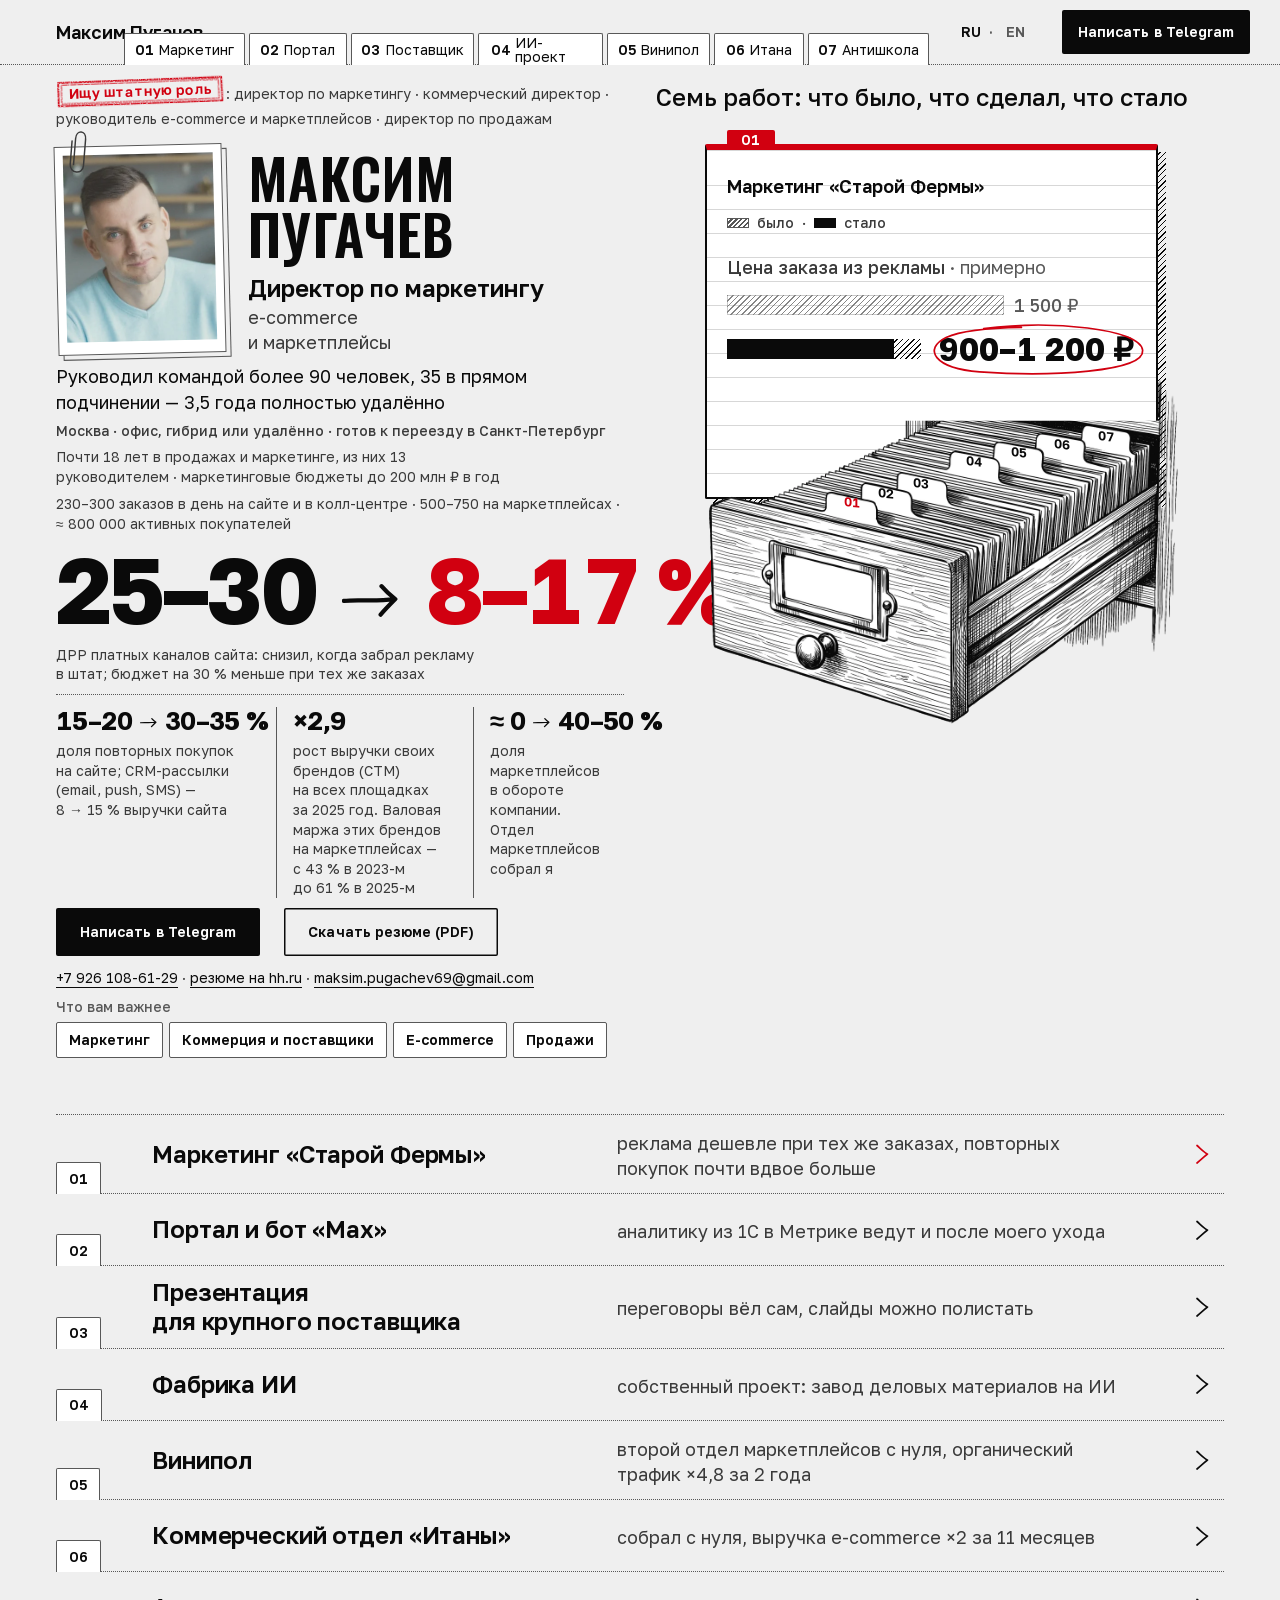
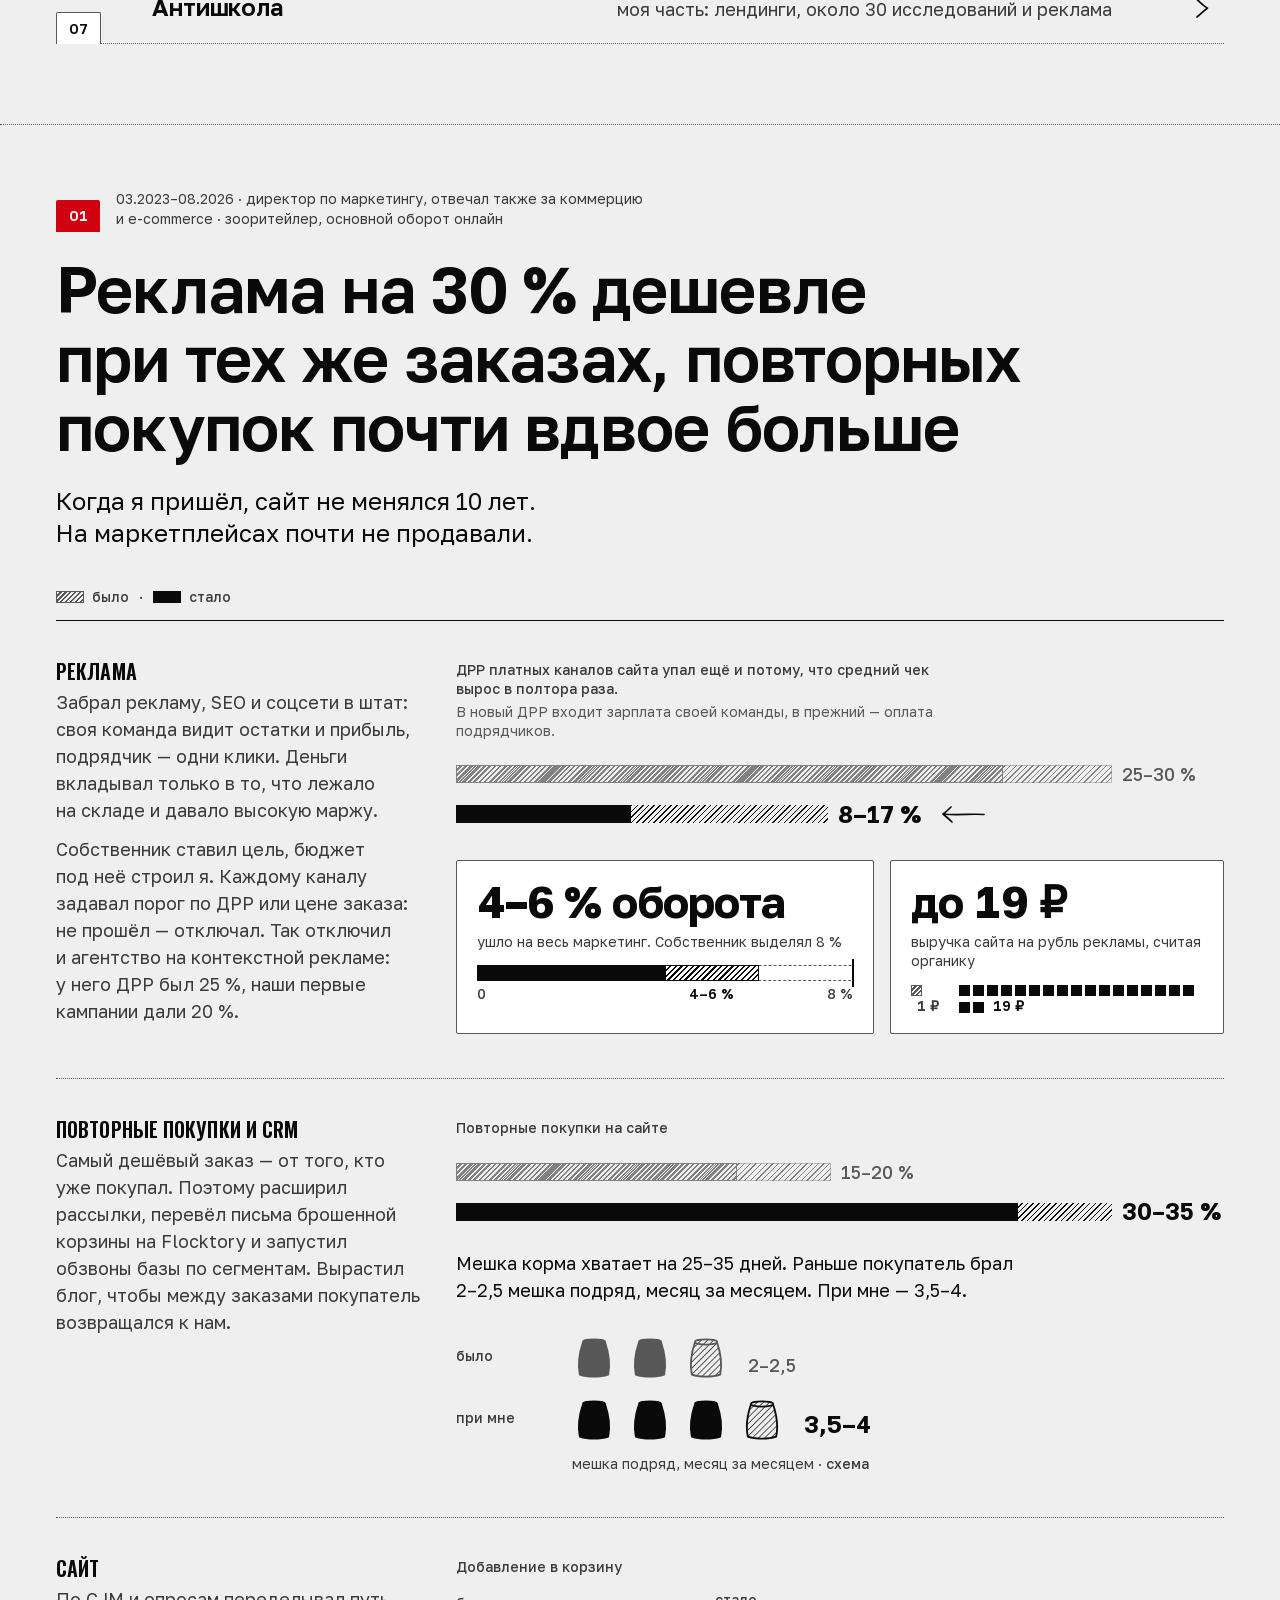
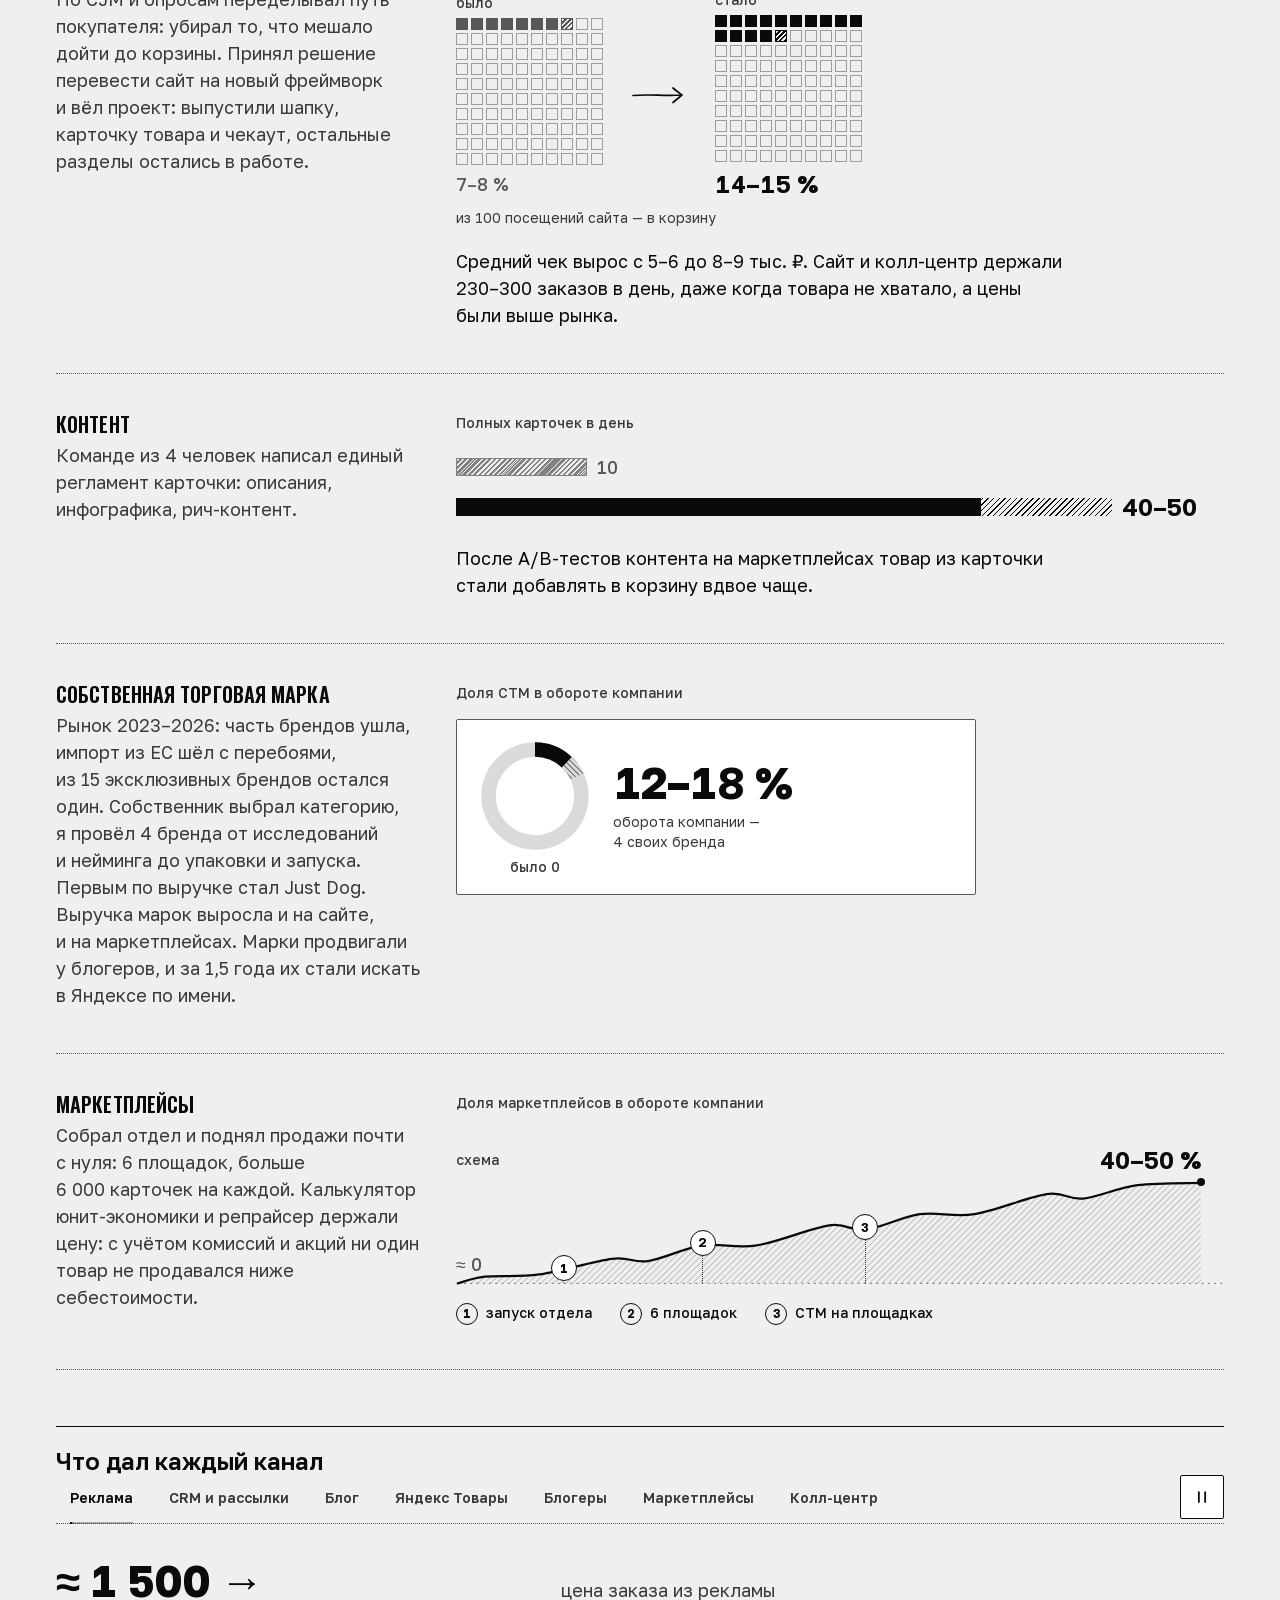
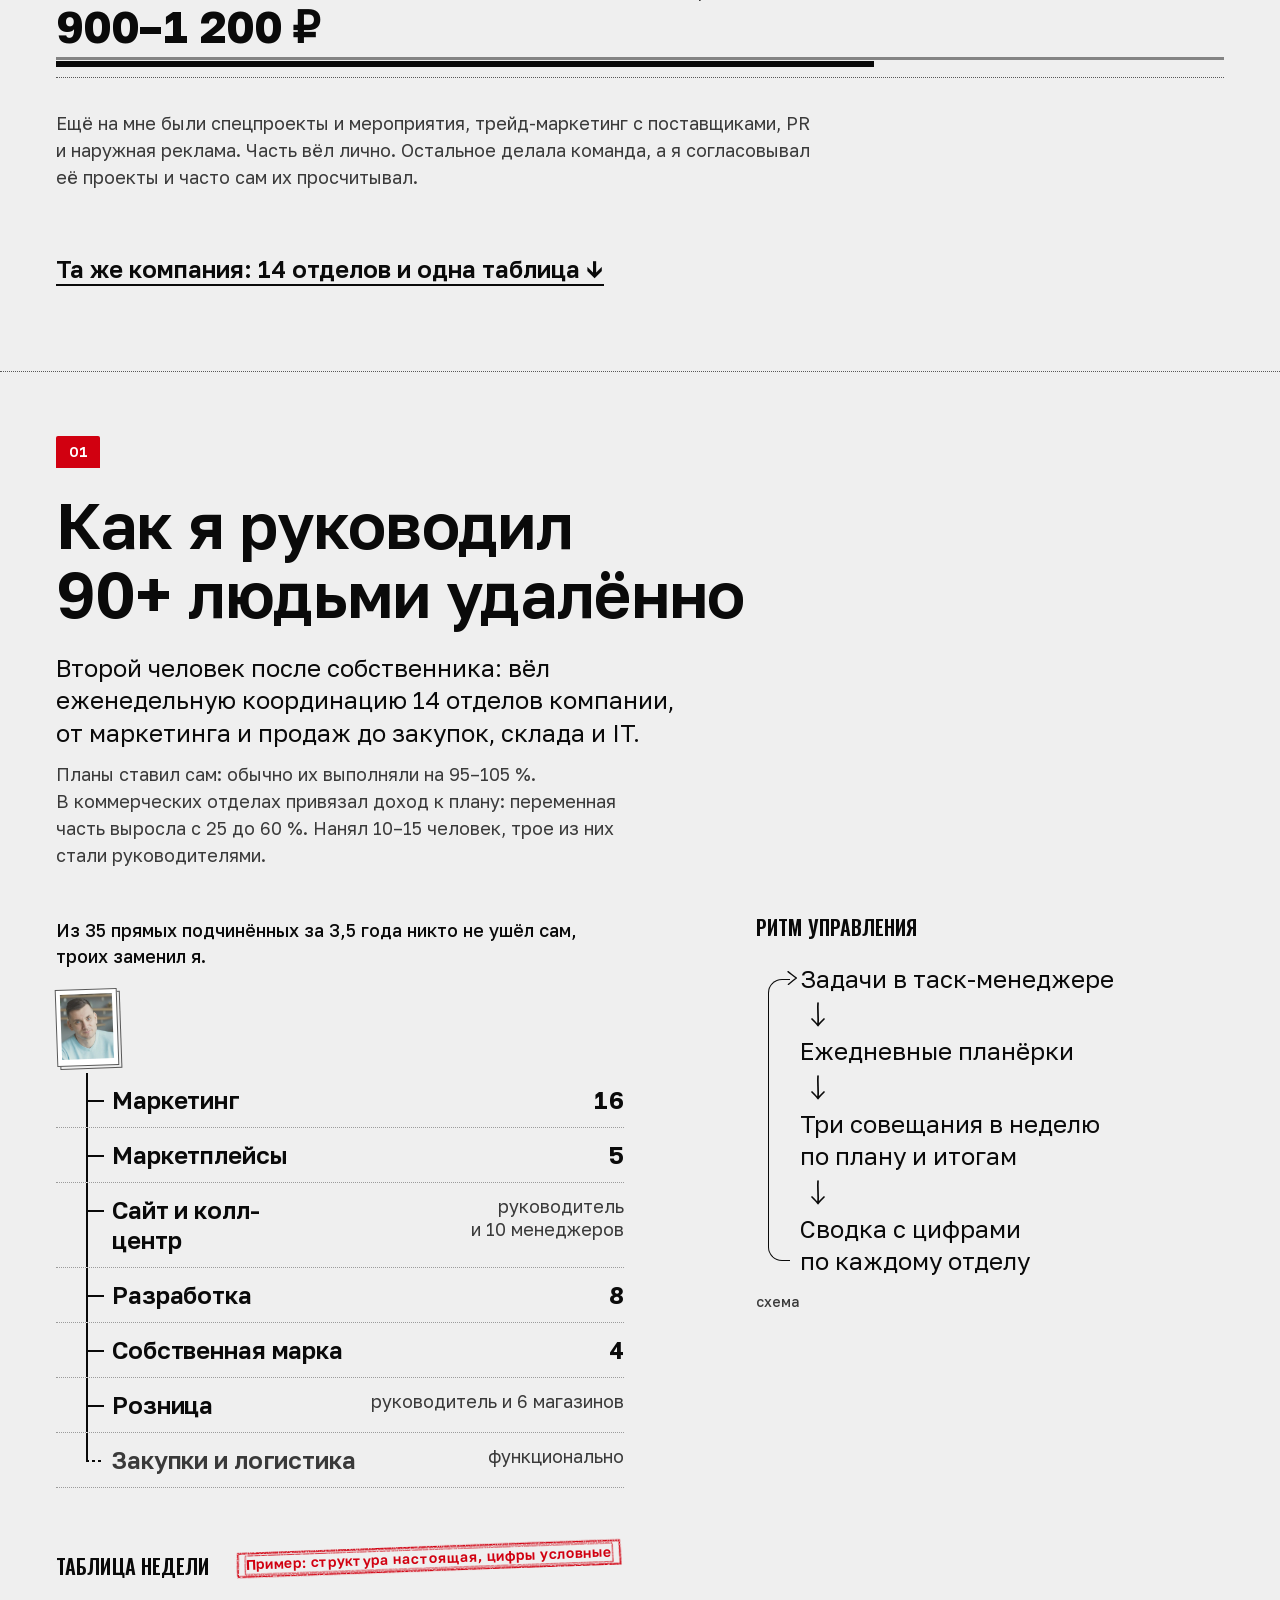
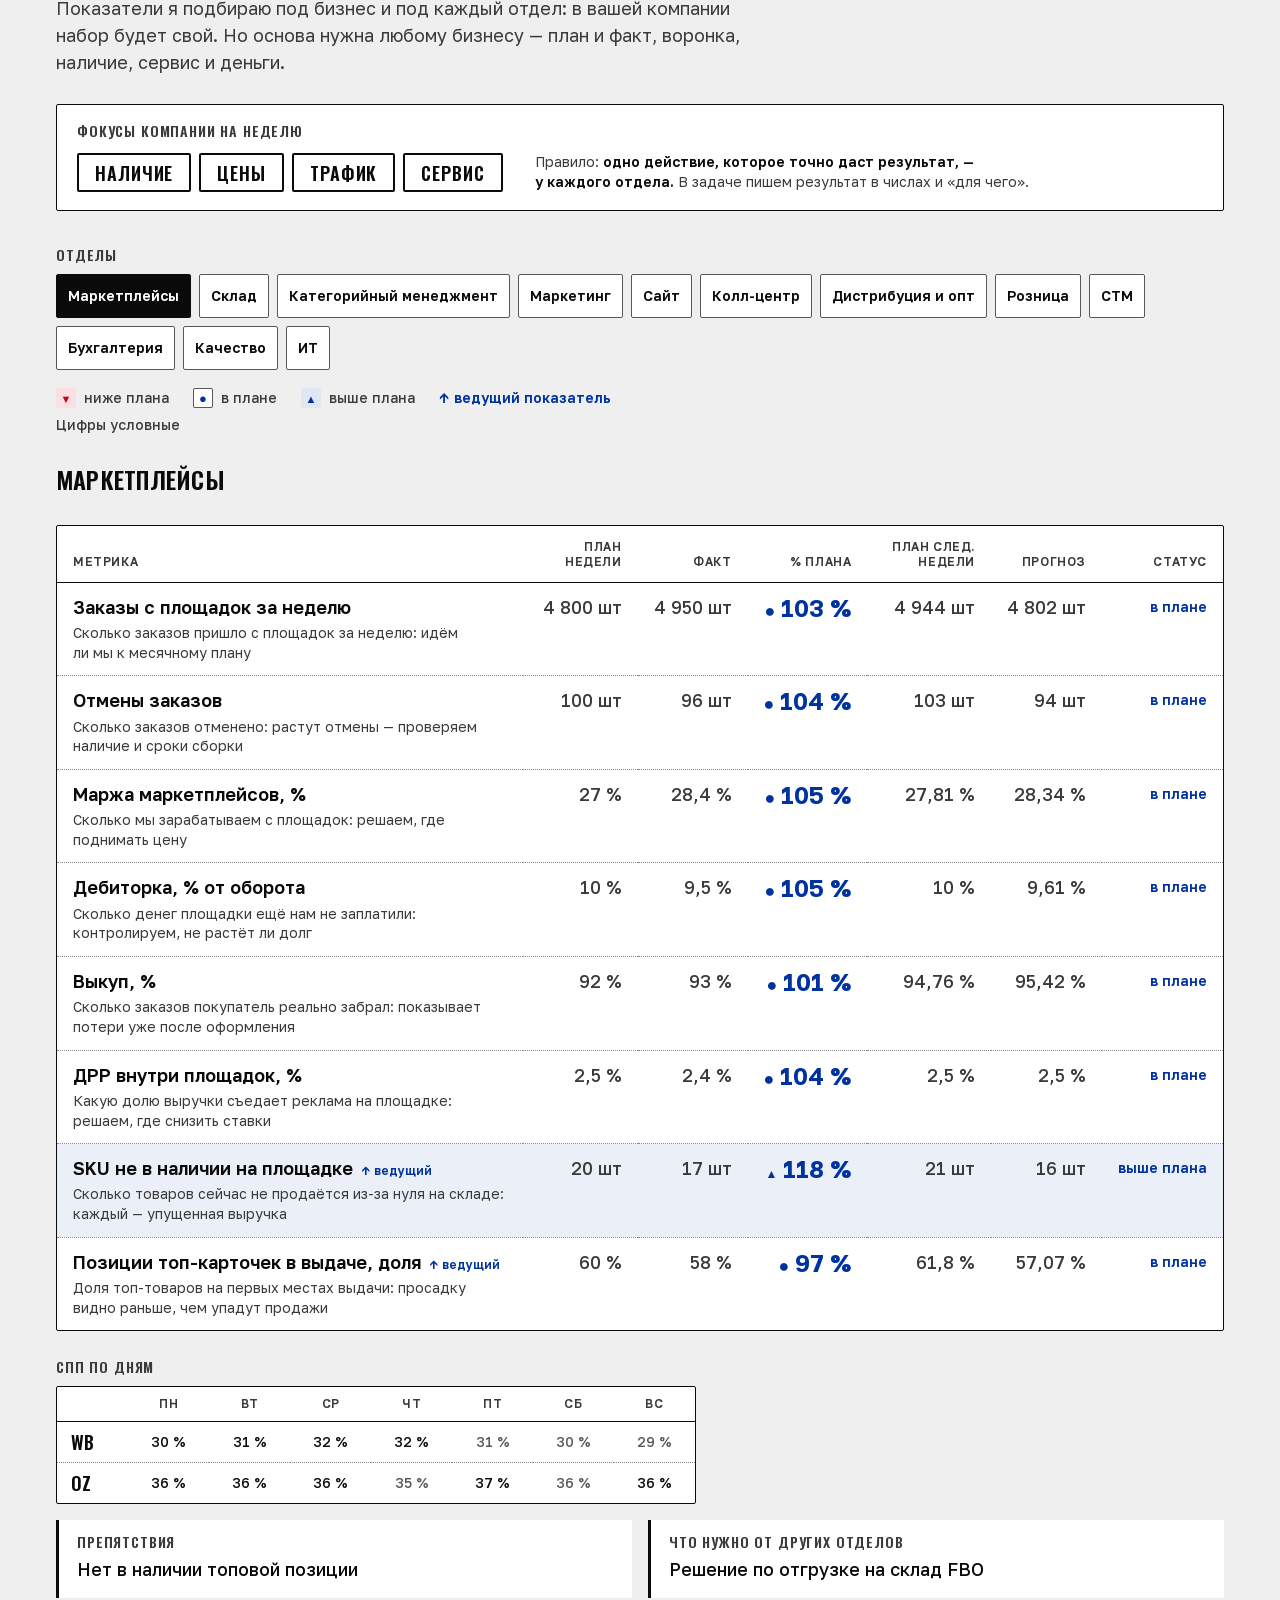
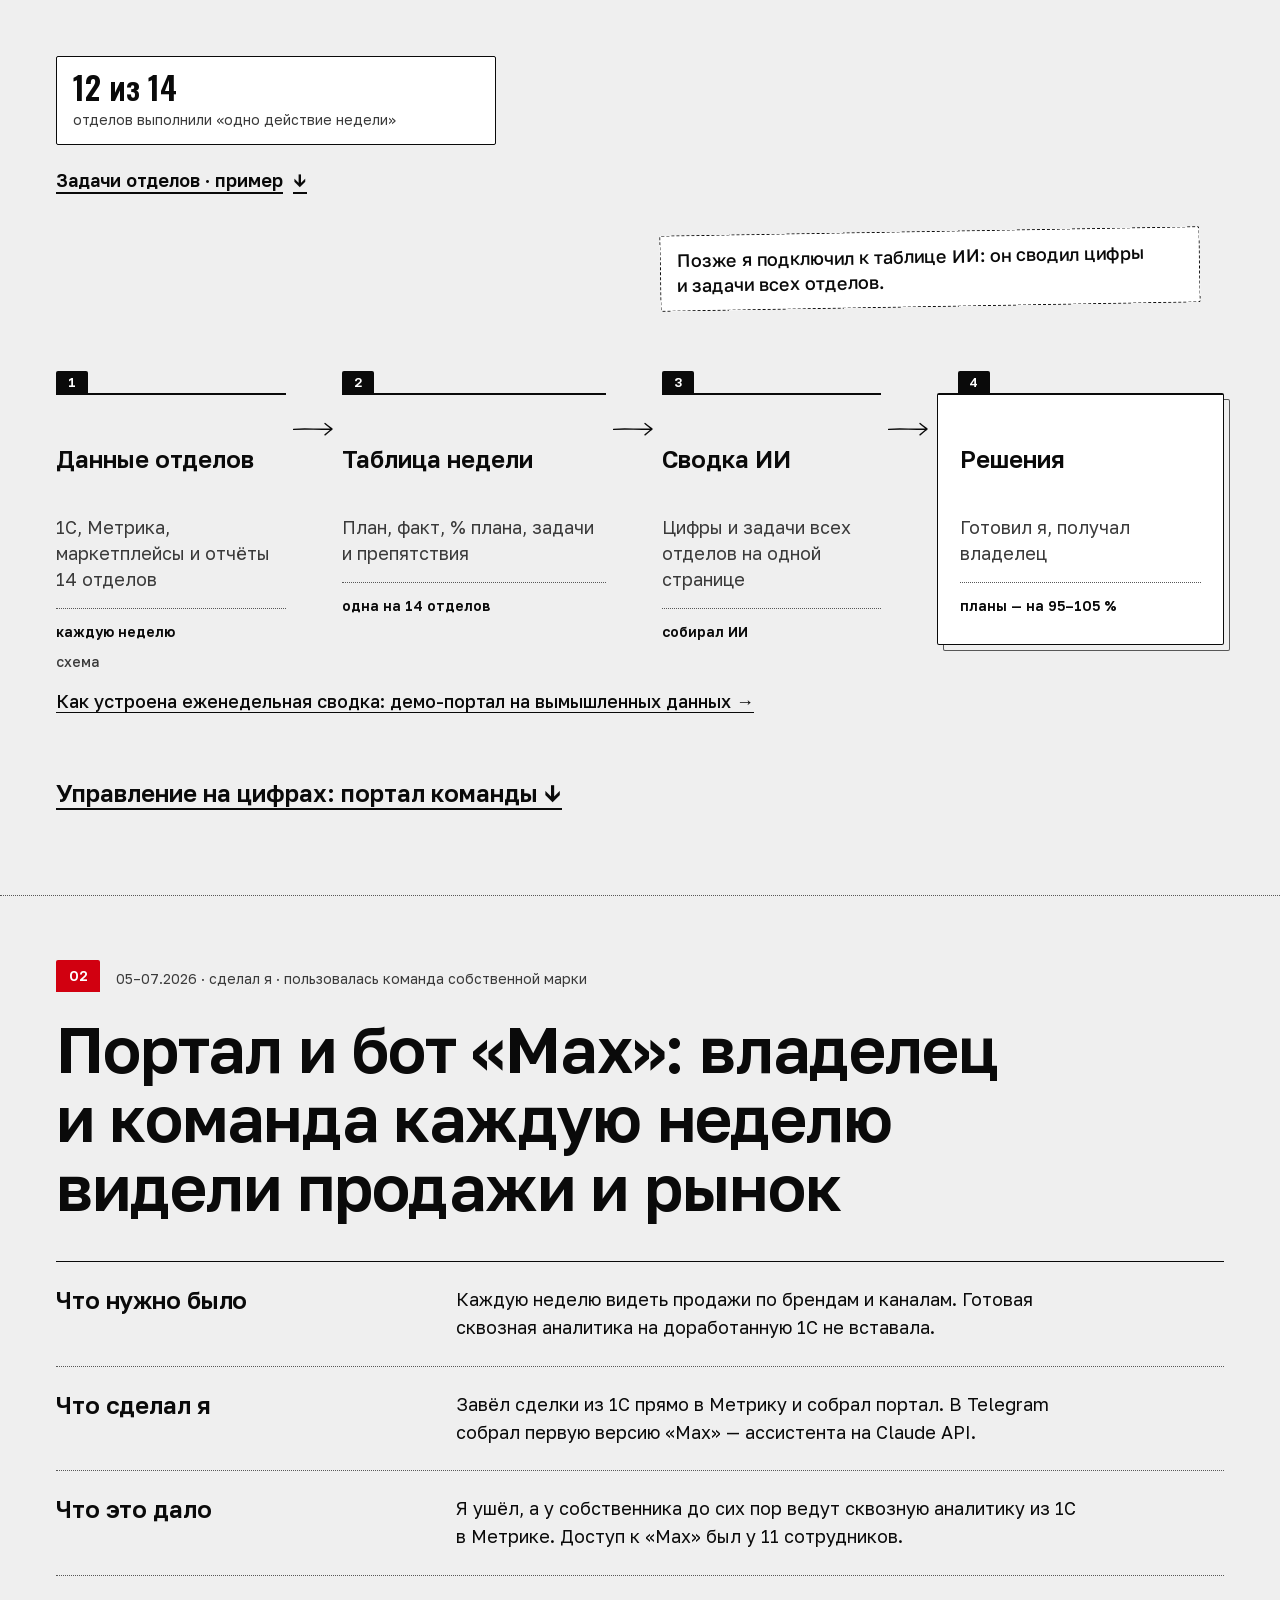
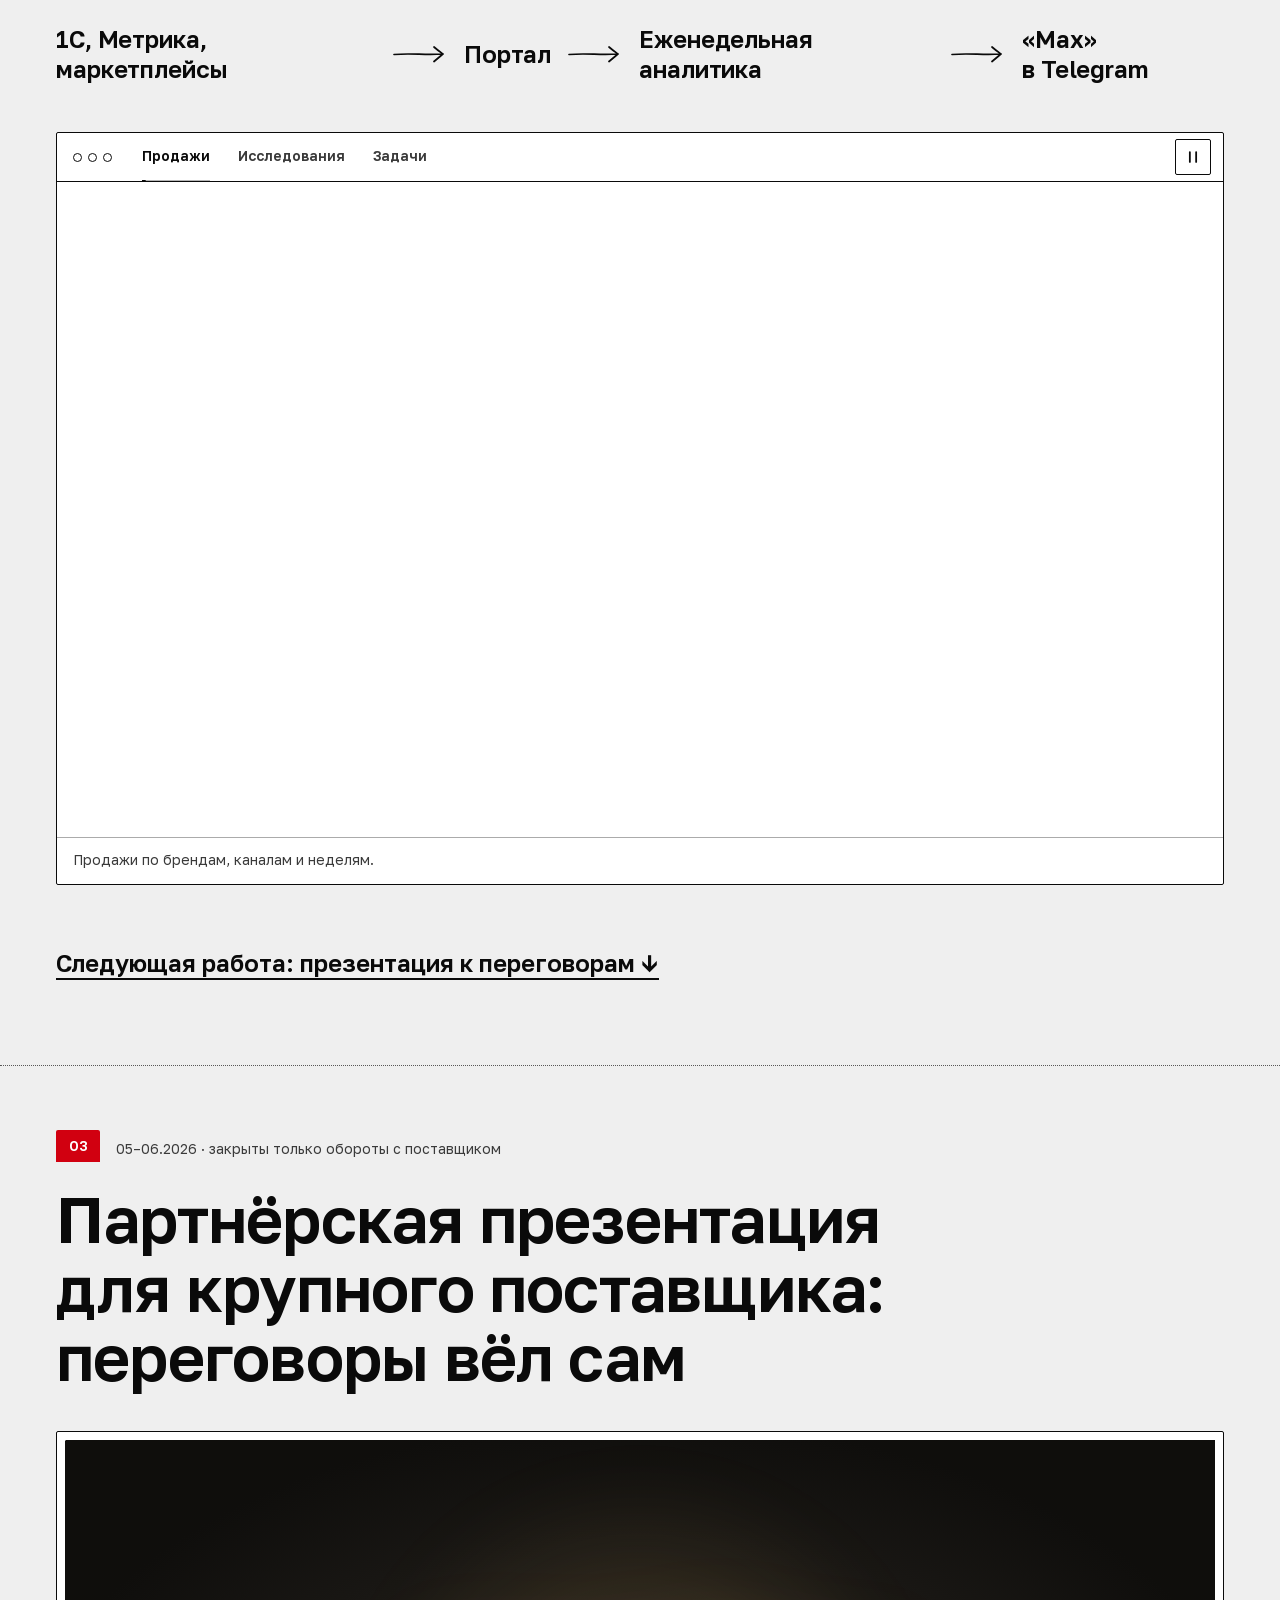
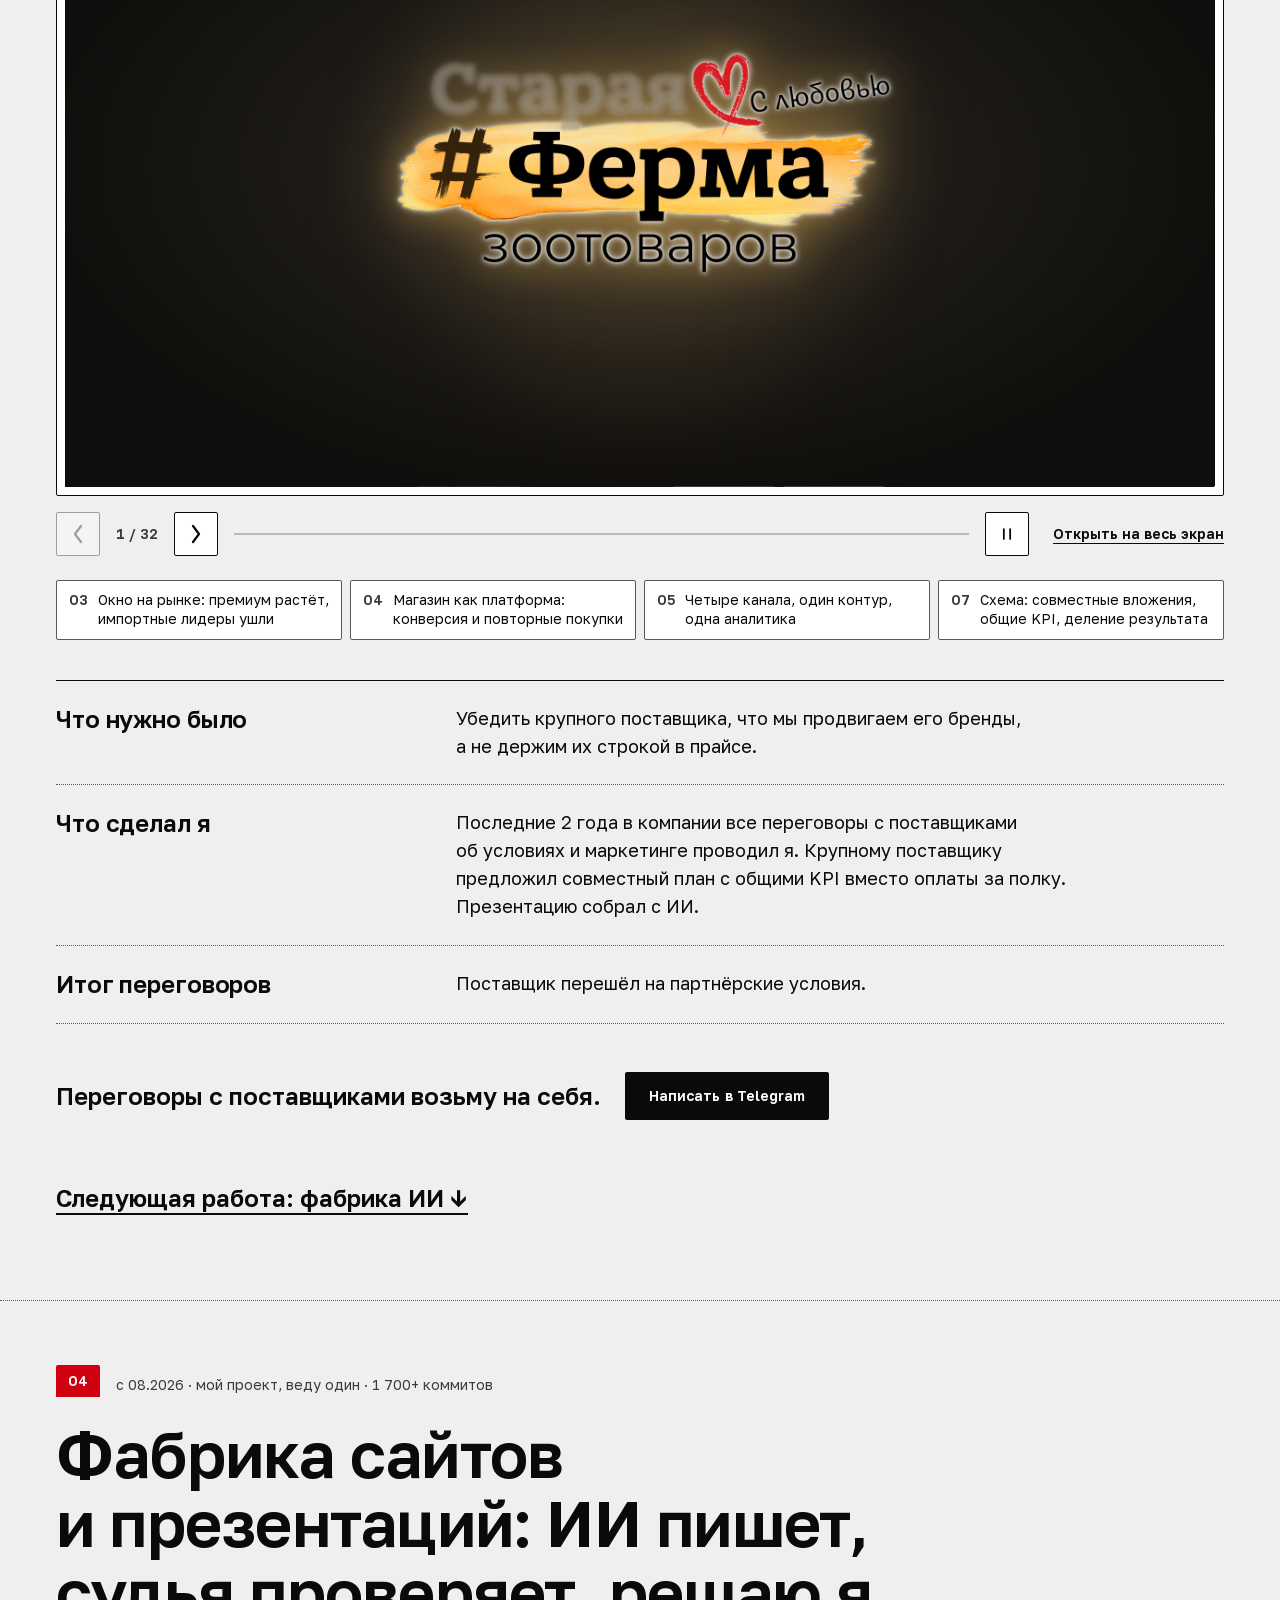
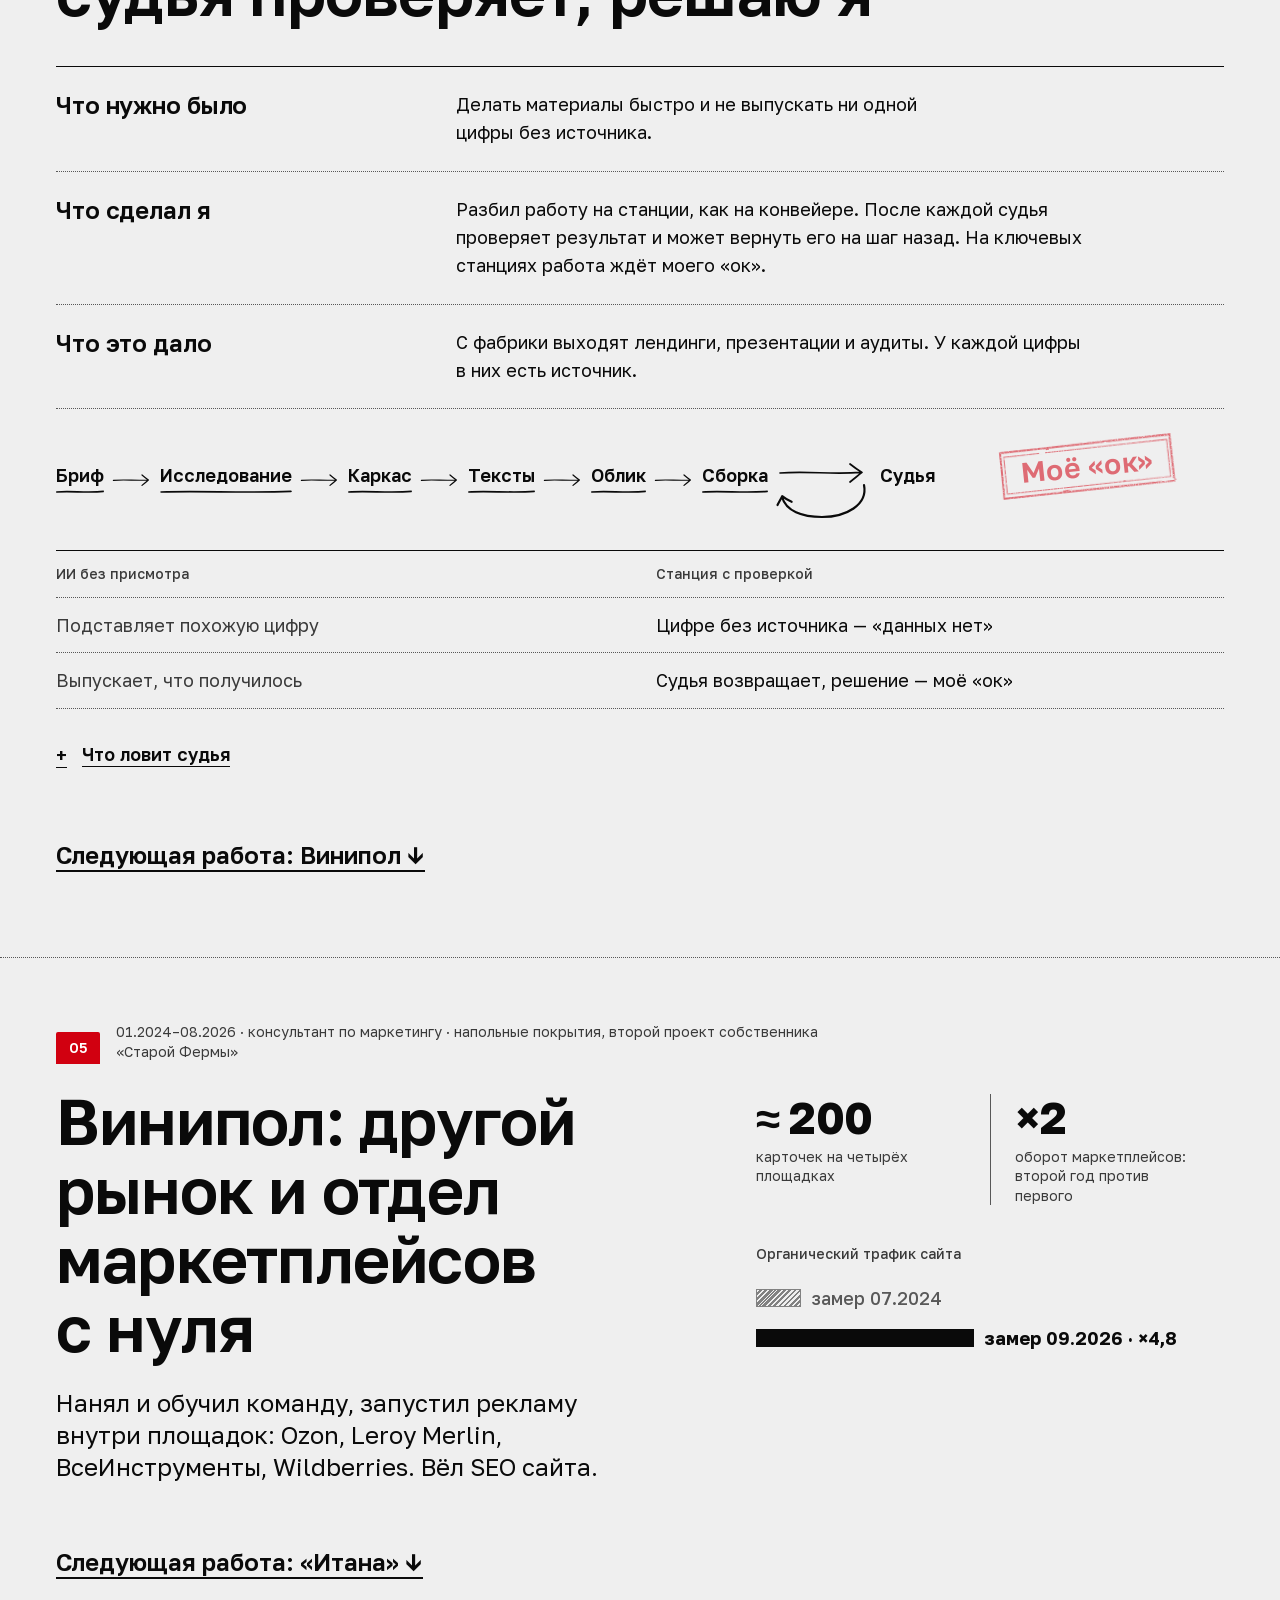
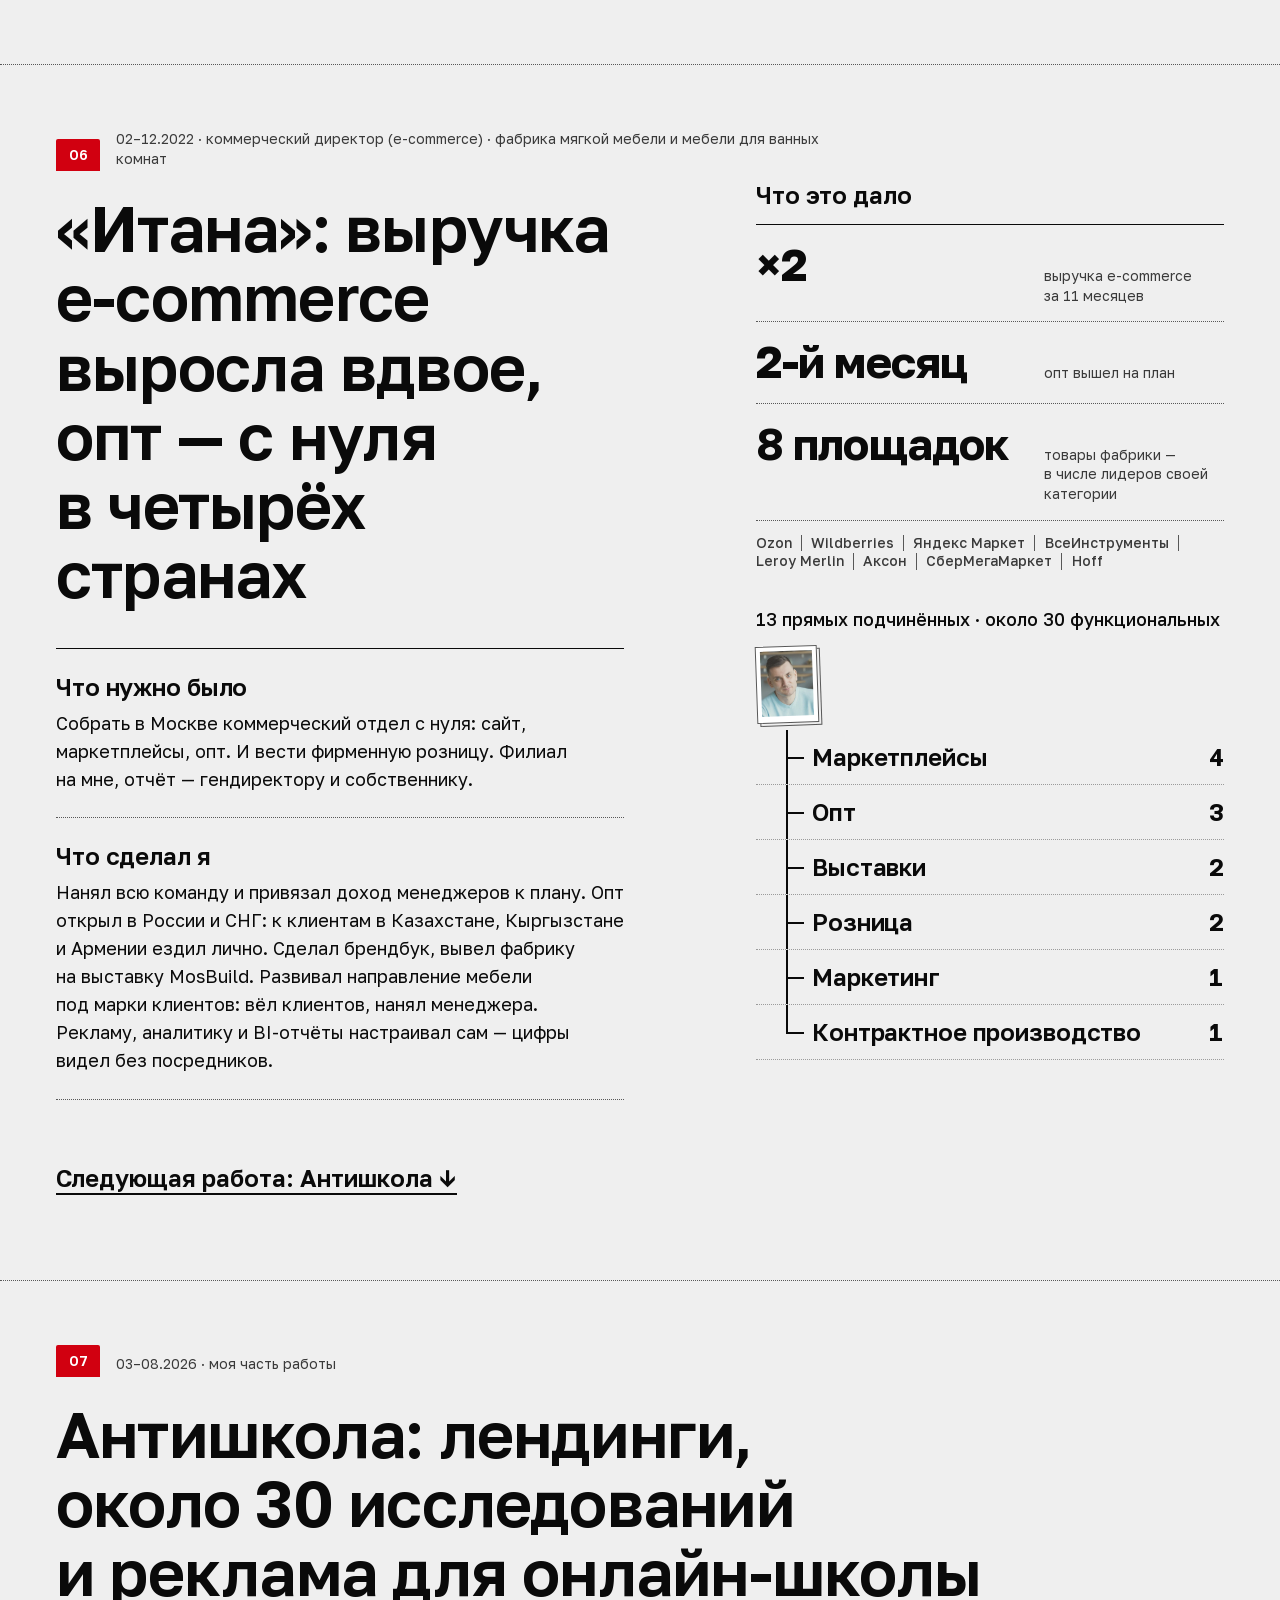
==== commit 9f714714: "Second queue draft: hero for all roles (stamp, Moscow/SPb, scale line, role switcher, CV/phone/hh bu" ====
--- a/index.html
+++ b/index.html
@@ -4,7 +4,7 @@
 <meta charset="utf-8">
 <meta name="viewport" content="width=device-width, initial-scale=1">
 <meta name="color-scheme" content="light dark">
-<link rel="icon" href="/favicon.svg" type="image/svg+xml">
+<link rel="icon" href="/favicon.svg" type="image/svg+xml"><link rel="icon" href="/favicon.ico" sizes="48x48"><link rel="apple-touch-icon" href="/apple-touch-icon.png">
 <title>Максим Пугачев — директор по маркетингу. Примеры работ</title>
 <link rel="alternate" hreflang="ru" href="https://maksimpugachev.com/">
 <link rel="alternate" hreflang="en" href="https://maksimpugachev.com/en/">
@@ -41,15 +41,16 @@
 <noscript><div><img src="https://mc.yandex.ru/watch/113771801" style="position:absolute;left:-9999px;" alt=""></div></noscript>
 <a class="skip" href="#main">К содержанию</a>
 <svg width="0" height="0" style="position:absolute" aria-hidden="true" focusable="false"><defs><filter id="stamp-rough" x="-4%" y="-20%" width="108%" height="140%" color-interpolation-filters="sRGB"><feTurbulence type="fractalNoise" baseFrequency="0.04 0.3" numOctaves="2" seed="5" result="n1"/><feDisplacementMap in="SourceGraphic" in2="n1" scale="1.6" xChannelSelector="R" yChannelSelector="G" result="d"/><feTurbulence type="fractalNoise" baseFrequency="0.9" numOctaves="2" seed="11" result="n2"/><feColorMatrix in="n2" type="matrix" values="0 0 0 0 0  0 0 0 0 0  0 0 0 0 0  0 0 0 -2.6 2.25" result="holes"/><feComposite in="d" in2="holes" operator="in"/></filter><filter id="stamp-speck" x="0" y="0" width="100%" height="100%" color-interpolation-filters="sRGB"><feTurbulence type="fractalNoise" baseFrequency="1.1" numOctaves="1" seed="3" result="n"/><feColorMatrix in="n" type="matrix" values="0 0 0 0 0  0 0 0 0 0  0 0 0 0 0  0 0 0 -2.2 2.05" result="holes"/><feComposite in="SourceGraphic" in2="holes" operator="in"/></filter></defs></svg>
-<header class="top"><div class="top-in"><a class="name" href="#hero">Максим Пугачев</a><nav class="tabs" aria-label="Работы"><a class="tab" href="#ferma" data-goal="toc-click">01<span class="tab-n">Маркетинг «Старой Фермы»</span></a><a class="tab" href="#stm" data-goal="toc-click">02<span class="tab-n">Портал и бот «Max»</span></a><a class="tab" href="#deck" data-goal="toc-click">03<span class="tab-n">Презентация для крупного поставщика</span></a><a class="tab" href="#factory" data-goal="toc-click">04<span class="tab-n">Фабрика ИИ и madopus.ru</span></a><a class="tab" href="#floor" data-goal="toc-click">05<span class="tab-n">Винипол</span></a><a class="tab" href="#itana" data-goal="toc-click">06<span class="tab-n">Коммерческий отдел «Итаны»</span></a><a class="tab" href="#antishkola" data-goal="toc-click">07<span class="tab-n">Антишкола</span></a></nav><nav class="lang" aria-label="Язык"><span class="lang-c" aria-current="true">RU</span><span class="lang-d" aria-hidden="true">·</span><a class="lang-a" href="en/" hreflang="en" lang="en" data-lang="en" aria-label="English version">EN</a></nav><a class="btn btn-sm" href="https://t.me/MaksimPugachev" data-goal="tg-click">Написать в Telegram</a></div></header>
+<header class="top"><div class="top-in"><a class="name" href="#hero">Максим Пугачев</a><nav class="tabs" aria-label="Работы"><a class="tab" href="#ferma" data-goal="toc-click">01<span class="tab-s">Маркетинг</span><span class="tab-n">Маркетинг «Старой Фермы»</span></a><a class="tab" href="#stm" data-goal="toc-click">02<span class="tab-s">Портал</span><span class="tab-n">Портал и бот «Max»</span></a><a class="tab" href="#deck" data-goal="toc-click">03<span class="tab-s">Поставщик</span><span class="tab-n">Презентация для крупного поставщика</span></a><a class="tab" href="#factory" data-goal="toc-click">04<span class="tab-s">ИИ-проект</span><span class="tab-n">Фабрика ИИ</span></a><a class="tab" href="#floor" data-goal="toc-click">05<span class="tab-s">Винипол</span><span class="tab-n">Винипол</span></a><a class="tab" href="#itana" data-goal="toc-click">06<span class="tab-s">Итана</span><span class="tab-n">Коммерческий отдел «Итаны»</span></a><a class="tab" href="#antishkola" data-goal="toc-click">07<span class="tab-s">Антишкола</span><span class="tab-n">Антишкола</span></a></nav><nav class="lang" aria-label="Язык"><span class="lang-c" aria-current="true">RU</span><span class="lang-d" aria-hidden="true">·</span><a class="lang-a" href="en/" hreflang="en" lang="en" data-lang="en" aria-label="English version">EN</a></nav><a class="btn btn-sm" href="https://t.me/MaksimPugachev" data-goal="tg-click">Написать в Telegram</a></div></header>
 <main id="main">
 <div class="first">
-<section id="hero" class="hero" aria-labelledby="h1" data-move="hero"><p class="cat"><span class="stamp"><svg viewBox="0 0 200 40" preserveAspectRatio="none" aria-hidden="true" focusable="false"><path class="st-o" d="M2.4 3.2 L197.6 2.3 L197.9 37.4 L2.1 37.9 Z" vector-effect="non-scaling-stroke"/><path class="st-i" d="M6.2 6.6 L193.9 5.9 L194.1 34.1 L5.9 34.6 Z" vector-effect="non-scaling-stroke"/></svg><span class="st-t">Открыт к предложениям</span></span>: директор по маркетингу · коммерческий директор · руководитель <span class="nw">e-commerce</span> и маркетплейсов</p><div class="id"><figure class="photo"><svg class="clip" viewBox="0 0 30 72" aria-hidden="true" focusable="false"><path d="M9 56 V17 C 9 3, 24 3, 24 17 V57 C 24 71, 4 70, 4 56 V21" fill="none" stroke="currentColor" stroke-width="2.2" stroke-linecap="round" stroke-linejoin="round"/></svg><picture><source type="image/webp" srcset="img/maksim-color-336.webp 1x, img/maksim-color-672.webp 2x"><img src="img/maksim-color-336.jpg" srcset="img/maksim-color-336.jpg 1x, img/maksim-color-672.jpg 2x" width="176" height="217" alt="Максим Пугачев"></picture></figure><div class="id-t"><h1 id="h1">Максим Пугачев</h1><p class="role"><span class="r1">Директор по маркетингу</span><span class="r2"><span class="nw">e-commerce</span> и маркетплейсы</span></p></div></div><div class="facts"><p class="team">Руководил командой более 90 человек, 35 в прямом подчинении — 3,5 года полностью удалённо</p><p class="place">Удалённо или в офисе на полный день · готов к переезду</p><p class="exp">18 лет в продажах и маркетинге, 13 из них руководителем · маркетинговые бюджеты до 200 млн ₽ в год</p></div><dl class="figs" data-show="четыре цифры: было → стало"><div class="fig fig-0"><dt><span class="n"><span class="nw">25–30</span> <span class="arr">→</span> <span class="to"><span class="nw">8–17</span> %</span></span></dt><dd>ДРР платных каналов сайта: снизил, когда забрал рекламу в штат; бюджет на 30 % меньше при тех же заказах</dd></div><div class="fig fig-1"><dt><span class="n"><span class="nw">15–20</span> <span class="arr">→</span> <span class="nw">30–35</span> %</span></dt><dd>доля повторных покупок на сайте; CRM-рассылки (email, push, SMS) — <span class="nw">8 → 15 %</span> выручки сайта</dd></div><div class="fig fig-2"><dt><span class="n">×2,9</span></dt><dd>рост выручки своих брендов (СТМ) на всех площадках за 2025 год. Валовая маржа этих брендов на маркетплейсах — с <span class="nw">43 %</span> в <span class="nw">2023-м</span> до <span class="nw">61 %</span> в <span class="nw">2025-м</span></dd></div><div class="fig fig-3"><dt><span class="n"><span class="nw">≈ 0</span> <span class="arr">→</span> <span class="nw">40–50</span> %</span></dt><dd>доля маркетплейсов в обороте компании. Отдел маркетплейсов собрал я</dd></div></dl><p class="cta"><a class="btn" href="https://t.me/MaksimPugachev" data-goal="tg-click">Написать в Telegram</a><span class="mail">или в <a href="https://www.linkedin.com/in/maksim-pugachev" data-goal="li-click" rel="me">LinkedIn</a>, или на почту <a href="mailto:maksim.pugachev69@gmail.com" data-goal="mail-click">maksim.pugachev69@gmail.com</a></span></p></section>
-<section id="toc" class="toc" aria-labelledby="thesis" data-key-image data-move="toc"><p id="thesis" class="thesis">Владелец каждую неделю получал одну сводку: продажи, рынок и задачи всех отделов. Собирал её ИИ, решения готовил я.</p><div class="stagewrap"><div class="stage" id="stage"><div class="cam" id="cam"><div class="pulls"><div class="card is-up is-open" id="card-1" data-card="1"><div class="sh"></div><div class="paper"><span class="ctab">01</span><div class="face"><a class="ct" href="#ferma" data-goal="toc-click">Маркетинг «Старой Фермы»</a><p class="key key-card"><span class="k k-was">было</span> · <span class="k k-now">стало</span></p></div><div class="bars bars-one"><div class="br"><p class="bl">Цена заказа из рекламы <span class="bl-q">· примерно</span></p><div class="trk trk-was"><i class="b b-was" style="--w:100%"></i><b class="v v-was" style="--w:100%"><span class="nw">1 500</span> ₽</b></div><div class="trk trk-now"><i class="b b-now" data-from="1.43" style="--w:70%"><i class="sd" style="width:85.71%"></i></i><b class="v v-now" style="--w:70%"><span class="circ-w"><span class="nw">900–1 200</span> ₽<svg class="circ" viewBox="0 0 190 44" preserveAspectRatio="none" aria-hidden="true" focusable="false"><path class="mk mk-ring" pathLength="1" vector-effect="non-scaling-stroke" d="M51.8 6 C 107.1 -1, 181.4 6, 183.1 23 C 184.8 40, 107.1 44, 48.4 40 C 10.4 37, 1.7 22, 20.7 13 C 41.5 4, 107.1 2, 169.3 10"/></svg></span></b></div></div></div></div></div><div class="card" id="card-2" data-card="2"><div class="sh"></div><div class="paper"><span class="ctab">02</span><div class="face"><a class="ct" href="#stm" data-goal="toc-click">Портал и бот «Max»</a></div><div class="proof"><picture><source type="image/webp" srcset="img/stm-sales-880.webp 880w, img/stm-sales-1760.webp 1760w" sizes="(min-width:1200px) 560px, 92vw"><img width="880" height="550" src="img/stm-sales-880.jpg" srcset="img/stm-sales-880.jpg 880w, img/stm-sales-1760.jpg 1760w" sizes="(min-width:1200px) 560px, 92vw" alt="Продажи по брендам, каналам и неделям." loading="lazy" decoding="async"></picture></div></div></div><div class="card" id="card-3" data-card="3"><div class="sh"></div><div class="paper"><span class="ctab">03</span><div class="face"><a class="ct" href="#deck" data-goal="toc-click">Презентация для крупного поставщика</a></div><div class="proof"><picture><source type="image/webp" srcset="img/deck-4-880.webp 880w, img/deck-4-1760.webp 1760w" sizes="(min-width:1200px) 560px, 92vw"><img width="880" height="471" src="img/deck-4-880.jpg" srcset="img/deck-4-880.jpg 880w, img/deck-4-1760.jpg 1760w" sizes="(min-width:1200px) 560px, 92vw" alt="Слайд партнёрской презентации" loading="lazy" decoding="async"></picture></div></div></div><div class="card" id="card-4" data-card="4"><div class="sh"></div><div class="paper"><span class="ctab">04</span><div class="face"><a class="ct" href="#factory" data-goal="toc-click">Фабрика ИИ и madopus.ru</a></div><div class="proof"><picture><source type="image/webp" srcset="img/madopus-home-880.webp 880w, img/madopus-home-1400.webp 1400w" sizes="(min-width:1200px) 560px, 92vw"><img width="880" height="550" src="img/madopus-home-880.jpg" srcset="img/madopus-home-880.jpg 880w, img/madopus-home-1400.jpg 1400w" sizes="(min-width:1200px) 560px, 92vw" alt="madopus.ru, главная." loading="lazy" decoding="async"></picture></div></div></div><div class="card" id="card-5" data-card="5"><div class="sh"></div><div class="paper"><span class="ctab">05</span><div class="face"><a class="ct" href="#floor" data-goal="toc-click">Винипол</a></div><div class="proof proof-big"><p class="big" aria-label="×4,8"><span>×4,8</span></p><p class="bigb">органический трафик сайта за 2 года</p></div></div></div><div class="card" id="card-6" data-card="6"><div class="sh"></div><div class="paper"><span class="ctab">06</span><div class="face"><a class="ct" href="#itana" data-goal="toc-click">Коммерческий отдел «Итаны»</a></div><div class="proof proof-big proof-3"><p class="big" aria-label="×2"><span>×2</span></p><p class="bigb">выручка <span class="nw"><span class="nw">e-commerce</span></span> за 11 месяцев</p><dl class="p3"><div><dt>13</dt><dd>человек в команде, всех нанял я</dd></div><div><dt>4 страны</dt><dd>опт с нуля</dd></div></dl></div></div></div><div class="card" id="card-7" data-card="7"><div class="sh"></div><div class="paper"><span class="ctab">07</span><div class="face"><a class="ct" href="#antishkola" data-goal="toc-click">Антишкола</a></div><div class="proof"><picture><source type="image/webp" srcset="img/anti-professiya-660.webp 660w, img/anti-professiya-1320.webp 1320w" sizes="(min-width:1200px) 560px, 92vw"><img width="660" height="318" src="img/anti-professiya-660.jpg" srcset="img/anti-professiya-660.jpg 660w, img/anti-professiya-1320.jpg 1320w" sizes="(min-width:1200px) 560px, 92vw" alt="Страница „Английский для профессий“ онлайн-школы Антишкола" loading="lazy" decoding="async"></picture></div></div></div></div><div class="draw"><div class="drawin"><div class="artimg" id="artimg"><picture><source media="(prefers-color-scheme: dark)" type="image/webp" srcset="img/drawing/kartoteka7-full-dark-1296.webp"><source type="image/webp" srcset="img/drawing/kartoteka7-full-1296.webp"><img src="img/drawing/kartoteka7-full.png" width="2400" height="1792" alt="Картотека работ: семь карточек в ящике" decoding="async"></picture></div><div class="artfront" id="artfront"><picture><source media="(prefers-color-scheme: dark)" type="image/webp" srcset="img/drawing/kartoteka7-full-dark-1296.webp"><source type="image/webp" srcset="img/drawing/kartoteka7-full-1296.webp"><img src="img/drawing/kartoteka7-full.png" width="2400" height="1792" alt="" decoding="async"></picture></div><div class="dtabs"><button class="dtab" type="button" data-k="0" aria-expanded="true" aria-controls="card-1" aria-label="01 · Маркетинг «Старой Фермы»" title="Маркетинг «Старой Фермы»" style="left:30.0%;top:38.4%;width:8.7%;height:4.3%"><span>01</span></button><button class="dtab" type="button" data-k="1" aria-expanded="false" aria-controls="card-2" aria-label="02 · Портал и бот «Max»" title="Портал и бот «Max»" style="left:36.0%;top:36.4%;width:8.7%;height:4.3%"><span>02</span></button><button class="dtab" type="button" data-k="2" aria-expanded="false" aria-controls="card-3" aria-label="03 · Презентация для крупного поставщика" title="Презентация для крупного поставщика" style="left:42.3%;top:33.8%;width:8.7%;height:4.3%"><span>03</span></button><button class="dtab" type="button" data-k="3" aria-expanded="false" aria-controls="card-4" aria-label="04 · Фабрика ИИ и madopus.ru" title="Фабрика ИИ и madopus.ru" style="left:51.7%;top:28.7%;width:8.7%;height:4.3%"><span>04</span></button><button class="dtab" type="button" data-k="4" aria-expanded="false" aria-controls="card-5" aria-label="05 · Винипол" title="Винипол" style="left:59.8%;top:26.4%;width:8.7%;height:4.3%"><span>05</span></button><button class="dtab" type="button" data-k="5" aria-expanded="false" aria-controls="card-6" aria-label="06 · Коммерческий отдел «Итаны»" title="Коммерческий отдел «Итаны»" style="left:67.4%;top:24.5%;width:8.7%;height:4.3%"><span>06</span></button><button class="dtab" type="button" data-k="6" aria-expanded="false" aria-controls="card-7" aria-label="07 · Антишкола" title="Антишкола" style="left:75.3%;top:22.6%;width:8.7%;height:4.3%"><span>07</span></button></div></div></div><svg class="nib" id="nib" viewBox="0 0 26 26" aria-hidden="true" focusable="false"><path d="M3 24 L9 14 L21 2 L24 5 L12 17 Z M3 24 L7 23 L9 14" fill="currentColor" stroke="currentColor" stroke-width="1.2" stroke-linejoin="round"/></svg></div></div></div></section>
+<section id="hero" class="hero" aria-labelledby="h1" data-move="hero"><p class="cat"><span class="stamp"><svg viewBox="0 0 200 40" preserveAspectRatio="none" aria-hidden="true" focusable="false"><path class="st-o" d="M2.4 3.2 L197.6 2.3 L197.9 37.4 L2.1 37.9 Z" vector-effect="non-scaling-stroke"/><path class="st-i" d="M6.2 6.6 L193.9 5.9 L194.1 34.1 L5.9 34.6 Z" vector-effect="non-scaling-stroke"/></svg><span class="st-t">Ищу штатную роль</span></span>: директор по маркетингу · коммерческий директор · руководитель <span class="nw">e-commerce</span> и маркетплейсов · директор по продажам</p><div class="id"><figure class="photo"><svg class="clip" viewBox="0 0 30 72" aria-hidden="true" focusable="false"><path d="M9 56 V17 C 9 3, 24 3, 24 17 V57 C 24 71, 4 70, 4 56 V21" fill="none" stroke="currentColor" stroke-width="2.2" stroke-linecap="round" stroke-linejoin="round"/></svg><picture><source type="image/webp" srcset="img/maksim-color-336.webp 1x, img/maksim-color-672.webp 2x"><img src="img/maksim-color-336.jpg" srcset="img/maksim-color-336.jpg 1x, img/maksim-color-672.jpg 2x" width="176" height="217" alt="Максим Пугачев"></picture></figure><div class="id-t"><h1 id="h1">Максим Пугачев</h1><p class="role"><span class="r1">Директор по маркетингу</span><span class="r2"><span class="nw">e-commerce</span> и маркетплейсы</span></p></div></div><div class="facts"><p class="team">Руководил командой более 90 человек, 35 в прямом подчинении — 3,5 года полностью удалённо</p><p class="place">Москва · офис, гибрид или удалённо · готов к переезду в Санкт-Петербург</p><p class="exp">Почти 18 лет в продажах и маркетинге, из них 13 руководителем · маркетинговые бюджеты до 200 млн ₽ в год</p><p class="scale">230–300 заказов в день на сайте и в колл-центре · 500–750 на маркетплейсах · ≈ 800 000 активных покупателей</p></div><dl class="figs" data-show="четыре цифры: было → стало"><div class="fig fig-0"><dt><span class="n"><span class="nw">25–30</span> <span class="arr">→</span> <span class="to"><span class="nw">8–17</span> %</span></span></dt><dd>ДРР платных каналов сайта: снизил, когда забрал рекламу в штат; бюджет на 30 % меньше при тех же заказах</dd></div><div class="fig fig-1"><dt><span class="n"><span class="nw">15–20</span> <span class="arr">→</span> <span class="nw">30–35</span> %</span></dt><dd>доля повторных покупок на сайте; CRM-рассылки (email, push, SMS) — <span class="nw">8 → 15 %</span> выручки сайта</dd></div><div class="fig fig-2"><dt><span class="n">×2,9</span></dt><dd>рост выручки своих брендов (СТМ) на всех площадках за 2025 год. Валовая маржа этих брендов на маркетплейсах — с <span class="nw">43 %</span> в <span class="nw">2023-м</span> до <span class="nw">61 %</span> в <span class="nw">2025-м</span></dd></div><div class="fig fig-3"><dt><span class="n"><span class="nw">≈ 0</span> <span class="arr">→</span> <span class="nw">40–50</span> %</span></dt><dd>доля маркетплейсов в обороте компании. Отдел маркетплейсов собрал я</dd></div></dl><p class="cta"><a class="btn" href="https://t.me/MaksimPugachev" data-goal="tg-click">Написать в Telegram</a><a class="btn btn-line" href="/cv/Pugachev-Maksim-CMO.pdf" download data-goal="cv-click">Скачать резюме (PDF)</a><span class="mail"><a href="tel:+79261086129" data-goal="tel-click">+7&nbsp;926&nbsp;108-61-29</a> · <a href="https://hh.ru/resume/935a6850ff03cd377a0039ed1f4a7847626864" data-goal="hh-click" rel="me">резюме на hh.ru</a> · <a href="mailto:maksim.pugachev69@gmail.com" data-goal="mail-click">maksim.pugachev69@gmail.com</a></span></p><nav class="roles" aria-label="Что вам важнее"><p class="roles-h">Что вам важнее</p><ul><li><a href="#ferma" data-goal="role-click" title="Реклама дешевле при тех же заказах: ДРР 25–30 → 8–17 %"><b>Маркетинг</b></a></li><li><a href="#case-supply" data-goal="role-click" title="Royal Canin +2 п.п., матрица 6 000 → 2 000 при тех же заказах"><b>Коммерция и поставщики</b></a></li><li><a href="#case-ecom" data-goal="role-click" title="P&L магазина, корзина 7–8 → 14–15 %"><b>E-commerce</b></a></li><li><a href="#case-sales" data-goal="role-click" title="Около 10 отделов продаж, колл-центр 15–20 → ~30 % заказов сайта"><b>Продажи</b></a></li></ul></nav></section>
+<section id="toc" class="toc" aria-labelledby="thesis" data-key-image data-move="toc"><p id="thesis" class="thesis">Семь работ: что было, что сделал, что стало</p><div class="stagewrap"><div class="stage" id="stage"><div class="cam" id="cam"><div class="pulls"><div class="card is-up is-open" id="card-1" data-card="1"><div class="sh"></div><div class="paper"><span class="ctab">01</span><div class="face"><a class="ct" href="#ferma" data-goal="toc-click">Маркетинг «Старой Фермы»</a><p class="key key-card"><span class="k k-was">было</span> · <span class="k k-now">стало</span></p></div><div class="bars bars-one"><div class="br"><p class="bl">Цена заказа из рекламы <span class="bl-q">· примерно</span></p><div class="trk trk-was"><i class="b b-was" style="--w:100%"></i><b class="v v-was" style="--w:100%"><span class="nw">1 500</span> ₽</b></div><div class="trk trk-now"><i class="b b-now" data-from="1.43" style="--w:70%"><i class="sd" style="width:85.71%"></i></i><b class="v v-now" style="--w:70%"><span class="circ-w"><span class="nw">900–1 200</span> ₽<svg class="circ" viewBox="0 0 190 44" preserveAspectRatio="none" aria-hidden="true" focusable="false"><path class="mk mk-ring" pathLength="1" vector-effect="non-scaling-stroke" d="M51.8 6 C 107.1 -1, 181.4 6, 183.1 23 C 184.8 40, 107.1 44, 48.4 40 C 10.4 37, 1.7 22, 20.7 13 C 41.5 4, 107.1 2, 169.3 10"/></svg></span></b></div></div></div></div></div><div class="card" id="card-2" data-card="2"><div class="sh"></div><div class="paper"><span class="ctab">02</span><div class="face"><a class="ct" href="#stm" data-goal="toc-click">Портал и бот «Max»</a></div><div class="proof"><picture><source type="image/webp" srcset="img/stm-sales-880.webp 880w, img/stm-sales-1760.webp 1760w" sizes="(min-width:1200px) 560px, 92vw"><img width="880" height="550" src="img/stm-sales-880.jpg" srcset="img/stm-sales-880.jpg 880w, img/stm-sales-1760.jpg 1760w" sizes="(min-width:1200px) 560px, 92vw" alt="Продажи по брендам, каналам и неделям." loading="lazy" decoding="async"></picture></div></div></div><div class="card" id="card-3" data-card="3"><div class="sh"></div><div class="paper"><span class="ctab">03</span><div class="face"><a class="ct" href="#deck" data-goal="toc-click">Презентация для крупного поставщика</a></div><div class="proof"><picture><source type="image/webp" srcset="img/deck-4-880.webp 880w, img/deck-4-1760.webp 1760w" sizes="(min-width:1200px) 560px, 92vw"><img width="880" height="471" src="img/deck-4-880.jpg" srcset="img/deck-4-880.jpg 880w, img/deck-4-1760.jpg 1760w" sizes="(min-width:1200px) 560px, 92vw" alt="Слайд партнёрской презентации" loading="lazy" decoding="async"></picture></div></div></div><div class="card" id="card-4" data-card="4"><div class="sh"></div><div class="paper"><span class="ctab">04</span><div class="face"><a class="ct" href="#factory" data-goal="toc-click">Фабрика ИИ</a></div><div class="proof"><picture><source type="image/webp" srcset="img/demo-880.webp 880w, img/demo-1400.webp 1400w" sizes="(min-width:1200px) 560px, 92vw"><img width="880" height="550" src="img/demo-880.jpg" srcset="img/demo-880.jpg 880w, img/demo-1400.jpg 1400w" sizes="(min-width:1200px) 560px, 92vw" alt="Демо-портал: данные вымышленные, структура и метод — мои" loading="lazy" decoding="async"></picture></div></div></div><div class="card" id="card-5" data-card="5"><div class="sh"></div><div class="paper"><span class="ctab">05</span><div class="face"><a class="ct" href="#floor" data-goal="toc-click">Винипол</a></div><div class="proof proof-big"><p class="big" aria-label="×4,8"><span>×4,8</span></p><p class="bigb">органический трафик сайта за 2 года</p></div></div></div><div class="card" id="card-6" data-card="6"><div class="sh"></div><div class="paper"><span class="ctab">06</span><div class="face"><a class="ct" href="#itana" data-goal="toc-click">Коммерческий отдел «Итаны»</a></div><div class="proof proof-big proof-3"><p class="big" aria-label="×2"><span>×2</span></p><p class="bigb">выручка <span class="nw"><span class="nw">e-commerce</span></span> за 11 месяцев</p><dl class="p3"><div><dt>13</dt><dd>человек в команде, всех нанял я</dd></div><div><dt>4 страны</dt><dd>опт с нуля</dd></div></dl></div></div></div><div class="card" id="card-7" data-card="7"><div class="sh"></div><div class="paper"><span class="ctab">07</span><div class="face"><a class="ct" href="#antishkola" data-goal="toc-click">Антишкола</a></div><div class="proof"><picture><source type="image/webp" srcset="img/anti-professiya-660.webp 660w, img/anti-professiya-1320.webp 1320w" sizes="(min-width:1200px) 560px, 92vw"><img width="660" height="318" src="img/anti-professiya-660.jpg" srcset="img/anti-professiya-660.jpg 660w, img/anti-professiya-1320.jpg 1320w" sizes="(min-width:1200px) 560px, 92vw" alt="Страница „Английский для профессий“ онлайн-школы Антишкола" loading="lazy" decoding="async"></picture></div></div></div></div><div class="draw"><div class="drawin"><div class="artimg" id="artimg"><picture><source media="(prefers-color-scheme: dark)" type="image/webp" srcset="img/drawing/kartoteka7-full-dark-1296.webp"><source type="image/webp" srcset="img/drawing/kartoteka7-full-1296.webp"><img src="img/drawing/kartoteka7-full.png" width="2400" height="1792" alt="Картотека работ: семь карточек в ящике" decoding="async"></picture></div><div class="artfront" id="artfront"><picture><source media="(prefers-color-scheme: dark)" type="image/webp" srcset="img/drawing/kartoteka7-full-dark-1296.webp"><source type="image/webp" srcset="img/drawing/kartoteka7-full-1296.webp"><img src="img/drawing/kartoteka7-full.png" width="2400" height="1792" alt="" decoding="async"></picture></div><div class="dtabs"><button class="dtab" type="button" data-k="0" aria-expanded="true" aria-controls="card-1" aria-label="01 · Маркетинг «Старой Фермы»" title="Маркетинг «Старой Фермы»" style="left:30.0%;top:38.4%;width:8.7%;height:4.3%"><span>01</span></button><button class="dtab" type="button" data-k="1" aria-expanded="false" aria-controls="card-2" aria-label="02 · Портал и бот «Max»" title="Портал и бот «Max»" style="left:36.0%;top:36.4%;width:8.7%;height:4.3%"><span>02</span></button><button class="dtab" type="button" data-k="2" aria-expanded="false" aria-controls="card-3" aria-label="03 · Презентация для крупного поставщика" title="Презентация для крупного поставщика" style="left:42.3%;top:33.8%;width:8.7%;height:4.3%"><span>03</span></button><button class="dtab" type="button" data-k="3" aria-expanded="false" aria-controls="card-4" aria-label="04 · Фабрика ИИ" title="Фабрика ИИ" style="left:51.7%;top:28.7%;width:8.7%;height:4.3%"><span>04</span></button><button class="dtab" type="button" data-k="4" aria-expanded="false" aria-controls="card-5" aria-label="05 · Винипол" title="Винипол" style="left:59.8%;top:26.4%;width:8.7%;height:4.3%"><span>05</span></button><button class="dtab" type="button" data-k="5" aria-expanded="false" aria-controls="card-6" aria-label="06 · Коммерческий отдел «Итаны»" title="Коммерческий отдел «Итаны»" style="left:67.4%;top:24.5%;width:8.7%;height:4.3%"><span>06</span></button><button class="dtab" type="button" data-k="6" aria-expanded="false" aria-controls="card-7" aria-label="07 · Антишкола" title="Антишкола" style="left:75.3%;top:22.6%;width:8.7%;height:4.3%"><span>07</span></button></div></div></div><svg class="nib" id="nib" viewBox="0 0 26 26" aria-hidden="true" focusable="false"><path d="M3 24 L9 14 L21 2 L24 5 L12 17 Z M3 24 L7 23 L9 14" fill="currentColor" stroke="currentColor" stroke-width="1.2" stroke-linejoin="round"/></svg></div></div></div></section>
 </div>
-<nav id="list" class="list" aria-label="Список работ"><ol><li class="row"><span class="rnum">01</span><a class="rt" href="#ferma" data-goal="toc-click">Маркетинг «Старой Фермы»</a><span class="rr">реклама дешевле при тех же заказах, повторных покупок почти вдвое больше</span><button class="rx" type="button" data-k="0" aria-expanded="true" aria-controls="card-1" aria-label="Работа 01"><svg viewBox="0 0 24 24" aria-hidden="true" focusable="false"><path d="M7 3.5 C 12 8, 16 12, 17.5 12 C 16 13, 12 17, 7 21" fill="none" stroke="currentColor" stroke-width="1.7" stroke-linecap="round" stroke-linejoin="round"/></svg></button></li><li class="row"><span class="rnum">02</span><a class="rt" href="#stm" data-goal="toc-click">Портал и бот «Max»</a><span class="rr">аналитику из 1С в Метрике ведут и после моего ухода</span><button class="rx" type="button" data-k="1" aria-expanded="false" aria-controls="card-2" aria-label="Работа 02"><svg viewBox="0 0 24 24" aria-hidden="true" focusable="false"><path d="M7 3.5 C 12 8, 16 12, 17.5 12 C 16 13, 12 17, 7 21" fill="none" stroke="currentColor" stroke-width="1.7" stroke-linecap="round" stroke-linejoin="round"/></svg></button></li><li class="row"><span class="rnum">03</span><a class="rt" href="#deck" data-goal="toc-click">Презентация для крупного поставщика</a><span class="rr">переговоры вёл сам, слайды можно полистать</span><button class="rx" type="button" data-k="2" aria-expanded="false" aria-controls="card-3" aria-label="Работа 03"><svg viewBox="0 0 24 24" aria-hidden="true" focusable="false"><path d="M7 3.5 C 12 8, 16 12, 17.5 12 C 16 13, 12 17, 7 21" fill="none" stroke="currentColor" stroke-width="1.7" stroke-linecap="round" stroke-linejoin="round"/></svg></button></li><li class="row"><span class="rnum">04</span><a class="rt" href="#factory" data-goal="toc-click">Фабрика ИИ и madopus.ru</a><span class="rr">на ней собран живой сайт, его можно открыть</span><button class="rx" type="button" data-k="3" aria-expanded="false" aria-controls="card-4" aria-label="Работа 04"><svg viewBox="0 0 24 24" aria-hidden="true" focusable="false"><path d="M7 3.5 C 12 8, 16 12, 17.5 12 C 16 13, 12 17, 7 21" fill="none" stroke="currentColor" stroke-width="1.7" stroke-linecap="round" stroke-linejoin="round"/></svg></button></li><li class="row"><span class="rnum">05</span><a class="rt" href="#floor" data-goal="toc-click">Винипол</a><span class="rr">второй отдел маркетплейсов с нуля, органический трафик ×4,8 за 2 года</span><button class="rx" type="button" data-k="4" aria-expanded="false" aria-controls="card-5" aria-label="Работа 05"><svg viewBox="0 0 24 24" aria-hidden="true" focusable="false"><path d="M7 3.5 C 12 8, 16 12, 17.5 12 C 16 13, 12 17, 7 21" fill="none" stroke="currentColor" stroke-width="1.7" stroke-linecap="round" stroke-linejoin="round"/></svg></button></li><li class="row"><span class="rnum">06</span><a class="rt" href="#itana" data-goal="toc-click">Коммерческий отдел «Итаны»</a><span class="rr">собрал с нуля, выручка <span class="nw">e-commerce</span> ×2 за 11 месяцев</span><button class="rx" type="button" data-k="5" aria-expanded="false" aria-controls="card-6" aria-label="Работа 06"><svg viewBox="0 0 24 24" aria-hidden="true" focusable="false"><path d="M7 3.5 C 12 8, 16 12, 17.5 12 C 16 13, 12 17, 7 21" fill="none" stroke="currentColor" stroke-width="1.7" stroke-linecap="round" stroke-linejoin="round"/></svg></button></li><li class="row"><span class="rnum">07</span><a class="rt" href="#antishkola" data-goal="toc-click">Антишкола</a><span class="rr">моя часть: лендинги, около 30 исследований и реклама</span><button class="rx" type="button" data-k="6" aria-expanded="false" aria-controls="card-7" aria-label="Работа 07"><svg viewBox="0 0 24 24" aria-hidden="true" focusable="false"><path d="M7 3.5 C 12 8, 16 12, 17.5 12 C 16 13, 12 17, 7 21" fill="none" stroke="currentColor" stroke-width="1.7" stroke-linecap="round" stroke-linejoin="round"/></svg></button></li></ol></nav>
+<nav id="list" class="list" aria-label="Список работ"><ol><li class="row"><span class="rnum">01</span><a class="rt" href="#ferma" data-goal="toc-click">Маркетинг «Старой Фермы»</a><span class="rr">реклама дешевле при тех же заказах, повторных покупок почти вдвое больше</span><button class="rx" type="button" data-k="0" aria-expanded="true" aria-controls="card-1" aria-label="Работа 01"><svg viewBox="0 0 24 24" aria-hidden="true" focusable="false"><path d="M7 3.5 C 12 8, 16 12, 17.5 12 C 16 13, 12 17, 7 21" fill="none" stroke="currentColor" stroke-width="1.7" stroke-linecap="round" stroke-linejoin="round"/></svg></button></li><li class="row"><span class="rnum">02</span><a class="rt" href="#stm" data-goal="toc-click">Портал и бот «Max»</a><span class="rr">аналитику из 1С в Метрике ведут и после моего ухода</span><button class="rx" type="button" data-k="1" aria-expanded="false" aria-controls="card-2" aria-label="Работа 02"><svg viewBox="0 0 24 24" aria-hidden="true" focusable="false"><path d="M7 3.5 C 12 8, 16 12, 17.5 12 C 16 13, 12 17, 7 21" fill="none" stroke="currentColor" stroke-width="1.7" stroke-linecap="round" stroke-linejoin="round"/></svg></button></li><li class="row"><span class="rnum">03</span><a class="rt" href="#deck" data-goal="toc-click">Презентация для крупного поставщика</a><span class="rr">переговоры вёл сам, слайды можно полистать</span><button class="rx" type="button" data-k="2" aria-expanded="false" aria-controls="card-3" aria-label="Работа 03"><svg viewBox="0 0 24 24" aria-hidden="true" focusable="false"><path d="M7 3.5 C 12 8, 16 12, 17.5 12 C 16 13, 12 17, 7 21" fill="none" stroke="currentColor" stroke-width="1.7" stroke-linecap="round" stroke-linejoin="round"/></svg></button></li><li class="row"><span class="rnum">04</span><a class="rt" href="#factory" data-goal="toc-click">Фабрика ИИ</a><span class="rr">собственный проект: завод деловых материалов на ИИ</span><button class="rx" type="button" data-k="3" aria-expanded="false" aria-controls="card-4" aria-label="Работа 04"><svg viewBox="0 0 24 24" aria-hidden="true" focusable="false"><path d="M7 3.5 C 12 8, 16 12, 17.5 12 C 16 13, 12 17, 7 21" fill="none" stroke="currentColor" stroke-width="1.7" stroke-linecap="round" stroke-linejoin="round"/></svg></button></li><li class="row"><span class="rnum">05</span><a class="rt" href="#floor" data-goal="toc-click">Винипол</a><span class="rr">второй отдел маркетплейсов с нуля, органический трафик ×4,8 за 2 года</span><button class="rx" type="button" data-k="4" aria-expanded="false" aria-controls="card-5" aria-label="Работа 05"><svg viewBox="0 0 24 24" aria-hidden="true" focusable="false"><path d="M7 3.5 C 12 8, 16 12, 17.5 12 C 16 13, 12 17, 7 21" fill="none" stroke="currentColor" stroke-width="1.7" stroke-linecap="round" stroke-linejoin="round"/></svg></button></li><li class="row"><span class="rnum">06</span><a class="rt" href="#itana" data-goal="toc-click">Коммерческий отдел «Итаны»</a><span class="rr">собрал с нуля, выручка <span class="nw">e-commerce</span> ×2 за 11 месяцев</span><button class="rx" type="button" data-k="5" aria-expanded="false" aria-controls="card-6" aria-label="Работа 06"><svg viewBox="0 0 24 24" aria-hidden="true" focusable="false"><path d="M7 3.5 C 12 8, 16 12, 17.5 12 C 16 13, 12 17, 7 21" fill="none" stroke="currentColor" stroke-width="1.7" stroke-linecap="round" stroke-linejoin="round"/></svg></button></li><li class="row"><span class="rnum">07</span><a class="rt" href="#antishkola" data-goal="toc-click">Антишкола</a><span class="rr">моя часть: лендинги, около 30 исследований и реклама</span><button class="rx" type="button" data-k="6" aria-expanded="false" aria-controls="card-7" aria-label="Работа 07"><svg viewBox="0 0 24 24" aria-hidden="true" focusable="false"><path d="M7 3.5 C 12 8, 16 12, 17.5 12 C 16 13, 12 17, 7 21" fill="none" stroke="currentColor" stroke-width="1.7" stroke-linecap="round" stroke-linejoin="round"/></svg></button></li></ol></nav>
 <section id="ferma" class="ferma" aria-labelledby="h2-ferma" data-move="ferma"><div class="ferma-in"><p class="meta"><span class="mtab">01</span><span class="mt">03.<span class="nw">2023–08</span>.2026 · директор по маркетингу, отвечал также за коммерцию и <span class="nw">e-commerce</span> · зооритейлер, основной оборот онлайн</span></p><h2 id="h2-ferma">Реклама на 30 % дешевле при тех же заказах, повторных покупок почти вдвое больше</h2><p class="sit">Когда я пришёл, сайт не менялся 10 лет. На маркетплейсах почти не продавали.</p><p class="key"><span class="k k-was">было</span> · <span class="k k-now">стало</span></p><ol class="levers"><li class="lv lv-1" data-kind="pair"><div class="lv-l"><h3 class="lv-n">Реклама</h3><p class="lv-d">Забрал рекламу, SEO и соцсети в штат: своя команда видит остатки и прибыль, подрядчик — одни клики. Деньги вкладывал только в то, что лежало на складе и давало высокую маржу.</p><p class="lv-d">Собственник ставил цель, бюджет под неё строил я. Каждому каналу задавал порог по ДРР или цене заказа: не прошёл — отключал. Так отключил и агентство на контекстной рекламе: у него ДРР был 25 %, наши первые кампании дали 20 %.</p></div><div class="lv-r"><p class="lv-c">ДРР платных каналов сайта упал ещё и потому, что средний чек вырос в полтора раза. <span class="lv-cq">В новый ДРР входит зарплата своей команды, в прежний — оплата подрядчиков.</span></p><div class="viz" data-show="полосы было → стало"><div class="trk trk-was"><i class="b b-was" style="--w:100%"><i class="sd" style="width:83.33%"></i></i><b class="v v-was" style="--w:100%"><span class="nw">25–30</span> %</b></div><div class="trk trk-now"><i class="b b-now" data-from="1.76" style="--w:56.67%"><i class="sd" style="width:47.06%"></i></i><b class="v v-now" style="--w:56.67%"><span class="nw">8–17</span> %</b></div><svg class="pen-l" viewBox="0 0 48 22" aria-hidden="true" focusable="false"><path class="mk" pathLength="1" d="M46 11.5 C 34 10.5, 20 12.5, 5 11 M 13 4 C 10 7, 8 9, 5 11 C 8 13.5, 11 16, 14 19"/></svg></div><div class="tiles" data-tiles><div class="tile" data-show="плитка: бюджет маркетинга"><dl class="stat1"><dt><span class="nw">4–6 %</span> оборота</dt><dd>ушло на весь маркетинг. Собственник выделял 8 %</dd></dl><div class="mini sc" aria-hidden="true"><div class="sc-t"><i class="sc-a"></i><i class="sc-s" style="--w:50%"></i><i class="sc-h" style="--x:50%;--w:25%"></i><i class="sc-m"></i></div><div class="sc-ax"><span>0</span><span class="sc-ax-s" style="--x:62.5%">4–6 %</span><span>8 %</span></div></div></div><div class="tile" data-show="плитка: выручка на рубль рекламы"><dl class="stat1 stat1-n"><dt>до <span class="nw">19 ₽</span></dt><dd>выручка сайта на рубль рекламы, считая органику</dd></dl><div class="mini rub" aria-hidden="true"><span class="rub-1"><i></i><b>1 ₽</b></span><span class="rub-19"><i></i><i></i><i></i><i></i><i></i><i></i><i></i><i></i><i></i><i></i><i></i><i></i><i></i><i></i><i></i><i></i><i></i><i></i><i></i><b>19 ₽</b></span></div></div></div></div></li><li class="lv lv-2" data-kind="pair"><div class="lv-l"><h3 class="lv-n">Повторные покупки и CRM</h3><p class="lv-d">Самый дешёвый заказ — от того, кто уже покупал. Поэтому расширил рассылки, перевёл письма брошенной корзины на Flocktory и запустил обзвоны базы по сегментам. Вырастил блог, чтобы между заказами покупатель возвращался к нам.</p></div><div class="lv-r"><p class="lv-c">Повторные покупки на сайте</p><div class="viz" data-show="полосы было → стало"><div class="trk trk-was"><i class="b b-was" style="--w:57.14%"><i class="sd" style="width:75%"></i></i><b class="v v-was" style="--w:57.14%"><span class="nw">15–20</span> %</b></div><div class="trk trk-now"><i class="b b-now" data-from="0.57" style="--w:100%"><i class="sd" style="width:85.71%"></i></i><b class="v v-now" style="--w:100%"><span class="nw">30–35</span> %</b></div></div><p class="lv-m">Мешка корма хватает на <span class="nw">25–35</span> дней. Раньше покупатель брал <span class="nw">2–2,5</span> мешка подряд, месяц за месяцем. При мне — <span class="nw">3,5–4</span>.</p><figure class="ret" data-ret data-show="схема: мешок за мешком" aria-label="Схема: раньше покупатель брал 2–2,5 мешка подряд, при мне — 3,5–4"><div class="ret-r ret-r-was" aria-hidden="true"><span class="ret-k">было</span><span class="bags"><svg class="bg" viewBox="0 0 40 44" aria-hidden="true" focusable="false"><path class="bg-f" d="M10 9 C 9 6, 31 6, 30 9 C 33 18, 35 30, 33 39 C 26 41.5, 14 41.5, 7 39 C 5 30, 7 18, 10 9 Z"/><path class="mk" pathLength="1" d="M10 9 C 9 6, 31 6, 30 9 C 33 18, 35 30, 33 39 C 26 41.5, 14 41.5, 7 39 C 5 30, 7 18, 10 9 Z M 11 10.5 C 17 12, 23 12, 29 10.5"/></svg><svg class="bg" viewBox="0 0 40 44" aria-hidden="true" focusable="false"><path class="bg-f" d="M10 9 C 9 6, 31 6, 30 9 C 33 18, 35 30, 33 39 C 26 41.5, 14 41.5, 7 39 C 5 30, 7 18, 10 9 Z"/><path class="mk" pathLength="1" d="M10 9 C 9 6, 31 6, 30 9 C 33 18, 35 30, 33 39 C 26 41.5, 14 41.5, 7 39 C 5 30, 7 18, 10 9 Z M 11 10.5 C 17 12, 23 12, 29 10.5"/></svg><svg class="bg bg-r" viewBox="0 0 40 44" aria-hidden="true" focusable="false"><path class="bg-f" d="M10 9 C 9 6, 31 6, 30 9 C 33 18, 35 30, 33 39 C 26 41.5, 14 41.5, 7 39 C 5 30, 7 18, 10 9 Z"/><path class="mk" pathLength="1" d="M10 9 C 9 6, 31 6, 30 9 C 33 18, 35 30, 33 39 C 26 41.5, 14 41.5, 7 39 C 5 30, 7 18, 10 9 Z M 11 10.5 C 17 12, 23 12, 29 10.5"/></svg></span><b class="ret-v">2–2,5</b></div><div class="ret-r ret-r-now" aria-hidden="true"><span class="ret-k">при мне</span><span class="bags"><svg class="bg" viewBox="0 0 40 44" aria-hidden="true" focusable="false"><path class="bg-f" d="M10 9 C 9 6, 31 6, 30 9 C 33 18, 35 30, 33 39 C 26 41.5, 14 41.5, 7 39 C 5 30, 7 18, 10 9 Z"/><path class="mk" pathLength="1" d="M10 9 C 9 6, 31 6, 30 9 C 33 18, 35 30, 33 39 C 26 41.5, 14 41.5, 7 39 C 5 30, 7 18, 10 9 Z M 11 10.5 C 17 12, 23 12, 29 10.5"/></svg><svg class="bg" viewBox="0 0 40 44" aria-hidden="true" focusable="false"><path class="bg-f" d="M10 9 C 9 6, 31 6, 30 9 C 33 18, 35 30, 33 39 C 26 41.5, 14 41.5, 7 39 C 5 30, 7 18, 10 9 Z"/><path class="mk" pathLength="1" d="M10 9 C 9 6, 31 6, 30 9 C 33 18, 35 30, 33 39 C 26 41.5, 14 41.5, 7 39 C 5 30, 7 18, 10 9 Z M 11 10.5 C 17 12, 23 12, 29 10.5"/></svg><svg class="bg" viewBox="0 0 40 44" aria-hidden="true" focusable="false"><path class="bg-f" d="M10 9 C 9 6, 31 6, 30 9 C 33 18, 35 30, 33 39 C 26 41.5, 14 41.5, 7 39 C 5 30, 7 18, 10 9 Z"/><path class="mk" pathLength="1" d="M10 9 C 9 6, 31 6, 30 9 C 33 18, 35 30, 33 39 C 26 41.5, 14 41.5, 7 39 C 5 30, 7 18, 10 9 Z M 11 10.5 C 17 12, 23 12, 29 10.5"/></svg><svg class="bg bg-r" viewBox="0 0 40 44" aria-hidden="true" focusable="false"><path class="bg-f" d="M10 9 C 9 6, 31 6, 30 9 C 33 18, 35 30, 33 39 C 26 41.5, 14 41.5, 7 39 C 5 30, 7 18, 10 9 Z"/><path class="mk" pathLength="1" d="M10 9 C 9 6, 31 6, 30 9 C 33 18, 35 30, 33 39 C 26 41.5, 14 41.5, 7 39 C 5 30, 7 18, 10 9 Z M 11 10.5 C 17 12, 23 12, 29 10.5"/></svg></span><b class="ret-v">3,5–4</b></div><figcaption class="ret-c">мешка подряд, месяц за месяцем · <span class="sch-w5">схема</span></figcaption></figure></div></li><li class="lv lv-3" data-kind="pair"><div class="lv-l"><h3 class="lv-n">Сайт</h3><p class="lv-d">По CJM и опросам переделывал путь покупателя: убирал то, что мешало дойти до корзины. Принял решение перевести сайт на новый фреймворк и вёл проект: выпустили шапку, карточку товара и чекаут, остальные разделы остались в работе.</p></div><div class="lv-r"><p class="lv-c">Добавление в корзину</p><div class="viz fun" data-fun data-show="воронка: сайт → корзина"><div class="fun-c"><p class="fun-k">было</p><div class="fun-g" aria-hidden="true"><i class="u u-s"></i><i class="u u-s"></i><i class="u u-s"></i><i class="u u-s"></i><i class="u u-s"></i><i class="u u-s"></i><i class="u u-s"></i><i class="u u-h"></i><i class="u"></i><i class="u"></i><i class="u"></i><i class="u"></i><i class="u"></i><i class="u"></i><i class="u"></i><i class="u"></i><i class="u"></i><i class="u"></i><i class="u"></i><i class="u"></i><i class="u"></i><i class="u"></i><i class="u"></i><i class="u"></i><i class="u"></i><i class="u"></i><i class="u"></i><i class="u"></i><i class="u"></i><i class="u"></i><i class="u"></i><i class="u"></i><i class="u"></i><i class="u"></i><i class="u"></i><i class="u"></i><i class="u"></i><i class="u"></i><i class="u"></i><i class="u"></i><i class="u"></i><i class="u"></i><i class="u"></i><i class="u"></i><i class="u"></i><i class="u"></i><i class="u"></i><i class="u"></i><i class="u"></i><i class="u"></i><i class="u"></i><i class="u"></i><i class="u"></i><i class="u"></i><i class="u"></i><i class="u"></i><i class="u"></i><i class="u"></i><i class="u"></i><i class="u"></i><i class="u"></i><i class="u"></i><i class="u"></i><i class="u"></i><i class="u"></i><i class="u"></i><i class="u"></i><i class="u"></i><i class="u"></i><i class="u"></i><i class="u"></i><i class="u"></i><i class="u"></i><i class="u"></i><i class="u"></i><i class="u"></i><i class="u"></i><i class="u"></i><i class="u"></i><i class="u"></i><i class="u"></i><i class="u"></i><i class="u"></i><i class="u"></i><i class="u"></i><i class="u"></i><i class="u"></i><i class="u"></i><i class="u"></i><i class="u"></i><i class="u"></i><i class="u"></i><i class="u"></i><i class="u"></i><i class="u"></i><i class="u"></i><i class="u"></i><i class="u"></i><i class="u"></i><i class="u"></i></div><p class="fun-v"><span class="nw">7–8</span> %</p></div><div class="fun-a" aria-hidden="true"><svg class="pr" viewBox="0 0 56 24" aria-hidden="true" focusable="false"><path class="mk" pathLength="1" d="M2 12.5 C 18 11, 34 13.2, 50 12 M 42 5 C 46 8.5, 49 10.5, 51 12 C 48.6 14, 45.6 16.6, 42 19.5"/></svg></div><div class="fun-c fun-now"><p class="fun-k">стало</p><div class="fun-g" aria-hidden="true"><i class="u u-s"></i><i class="u u-s"></i><i class="u u-s"></i><i class="u u-s"></i><i class="u u-s"></i><i class="u u-s"></i><i class="u u-s"></i><i class="u u-s"></i><i class="u u-s"></i><i class="u u-s"></i><i class="u u-s"></i><i class="u u-s"></i><i class="u u-s"></i><i class="u u-s"></i><i class="u u-h"></i><i class="u"></i><i class="u"></i><i class="u"></i><i class="u"></i><i class="u"></i><i class="u"></i><i class="u"></i><i class="u"></i><i class="u"></i><i class="u"></i><i class="u"></i><i class="u"></i><i class="u"></i><i class="u"></i><i class="u"></i><i class="u"></i><i class="u"></i><i class="u"></i><i class="u"></i><i class="u"></i><i class="u"></i><i class="u"></i><i class="u"></i><i class="u"></i><i class="u"></i><i class="u"></i><i class="u"></i><i class="u"></i><i class="u"></i><i class="u"></i><i class="u"></i><i class="u"></i><i class="u"></i><i class="u"></i><i class="u"></i><i class="u"></i><i class="u"></i><i class="u"></i><i class="u"></i><i class="u"></i><i class="u"></i><i class="u"></i><i class="u"></i><i class="u"></i><i class="u"></i><i class="u"></i><i class="u"></i><i class="u"></i><i class="u"></i><i class="u"></i><i class="u"></i><i class="u"></i><i class="u"></i><i class="u"></i><i class="u"></i><i class="u"></i><i class="u"></i><i class="u"></i><i class="u"></i><i class="u"></i><i class="u"></i><i class="u"></i><i class="u"></i><i class="u"></i><i class="u"></i><i class="u"></i><i class="u"></i><i class="u"></i><i class="u"></i><i class="u"></i><i class="u"></i><i class="u"></i><i class="u"></i><i class="u"></i><i class="u"></i><i class="u"></i><i class="u"></i><i class="u"></i><i class="u"></i><i class="u"></i><i class="u"></i><i class="u"></i><i class="u"></i><i class="u"></i><i class="u"></i></div><p class="fun-v"><span class="nw">14–15</span> %</p></div><p class="fun-b" aria-hidden="true">из 100 посещений сайта — в корзину</p></div><p class="lv-m">Средний чек вырос с <span class="nw">5–6</span> до <span class="nw">8–9</span> тыс. ₽. Сайт и колл-центр держали <span class="nw">230–300</span> заказов в день, даже когда товара не хватало, а цены были выше рынка.</p></div></li><li class="lv lv-5" data-kind="pair"><div class="lv-l"><h3 class="lv-n">Контент</h3><p class="lv-d">Команде из 4 человек написал единый регламент карточки: описания, инфографика, рич-контент.</p></div><div class="lv-r"><p class="lv-c">Полных карточек в день</p><div class="viz" data-show="полосы было → стало"><div class="trk trk-was"><i class="b b-was" style="--w:20%"><i class="sd" style="width:100%"></i></i><b class="v v-was" style="--w:20%">10</b></div><div class="trk trk-now"><i class="b b-now" data-from="0.2" style="--w:100%"><i class="sd" style="width:80%"></i></i><b class="v v-now" style="--w:100%"><span class="nw">40–50</span></b></div></div><p class="lv-m">После A/B-тестов контента на маркетплейсах товар из карточки стали добавлять в корзину вдвое чаще.</p></div></li><li class="lv lv-6" data-kind="pair"><div class="lv-l"><h3 class="lv-n">Собственная торговая марка</h3><p class="lv-d">Рынок <span class="nw">2023–2026</span>: часть брендов ушла, импорт из ЕС шёл с перебоями, из 15 эксклюзивных брендов остался один. Собственник выбрал категорию, я провёл 4 бренда от исследований и нейминга до упаковки и запуска. Первым по выручке стал Just Dog. Выручка марок выросла и на сайте, и на маркетплейсах. Марки продвигали у блогеров, и за 1,5 года их стали искать в Яндексе по имени.</p></div><div class="lv-r"><p class="lv-c">Доля СТМ в обороте компании</p><div class="tiles tiles-stm" data-tiles><div class="tile tile-ring" data-show="кольцо: доля СТМ"><div class="ring" data-ring aria-hidden="true"><svg viewBox="0 0 120 120" focusable="false"><defs><pattern id="hatch-r" width="4" height="4" patternUnits="userSpaceOnUse" patternTransform="rotate(45)"><path d="M0 0 V4" stroke="currentColor" stroke-width="1.2"/></pattern></defs><circle class="rg-base" cx="60" cy="60" r="48"/><circle class="rg-h" cx="60" cy="60" r="48" pathLength="100" style="--a:18"/><circle class="rg-s" cx="60" cy="60" r="48" pathLength="100" style="--a:12"/></svg><span class="rg-0">было 0</span></div><dl class="stat1 rg-t"><dt><span class="nw">12–18 %</span></dt><dd>оборота компании — 4 своих бренда</dd></dl></div></div></div></li><li class="lv lv-7" data-kind="schema"><div class="lv-l"><h3 class="lv-n">Маркетплейсы</h3><p class="lv-d">Собрал отдел и поднял продажи почти с нуля: 6 площадок, больше 6 000 карточек на каждой. Калькулятор <span class="nw">юнит-экономики</span> и репрайсер держали цену: с учётом комиссий и акций ни один товар не продавался ниже себестоимости.</p></div><div class="lv-r"><p class="lv-c">Доля маркетплейсов в обороте компании</p><div class="viz" data-show="полосы было → стало"><div class="schema"><span class="sch-w">схема</span><b class="sv sv-0" aria-hidden="true">≈ 0</b><b class="sv sv-1" style="left:96.98%;top:22.33%"><span class="nw">40–50</span> %</b><svg viewBox="0 0 860 150" preserveAspectRatio="none" aria-hidden="true" focusable="false"><defs><pattern id="hatch-a" width="5" height="5" patternUnits="userSpaceOnUse" patternTransform="rotate(45)"><path d="M0 0 V5" stroke="currentColor" stroke-width="1"/></pattern></defs><path class="area" d="M2.0 146.0 C 7.1 144.8, 17.2 140.2, 32.4 138.5 C 47.7 136.8, 69.6 139.3, 93.3 136.0 C 117.0 132.7, 154.2 121.0, 174.5 118.5 C 194.8 116.0, 198.2 123.5, 215.1 121.0 C 232.0 118.5, 255.7 106.4, 276.0 103.5 C 296.2 100.6, 313.2 107.2, 336.8 103.5 C 360.5 99.8, 397.7 83.9, 418.0 81.0 C 438.3 78.1, 441.7 88.1, 458.6 86.0 C 475.5 83.9, 499.2 71.4, 519.5 68.5 C 539.8 65.6, 556.7 72.2, 580.3 68.5 C 604.0 64.8, 641.2 48.9, 661.5 46.0 C 681.8 43.1, 685.2 52.7, 702.1 51.0 C 719.0 49.3, 741.0 38.9, 763.0 36.0 C 785.0 33.1, 822.2 33.9, 834.0 33.5 L 834 146 Z"/><path class="base" d="M2 146 H858" /><path class="mk grow" pathLength="1" d="M2.0 146.0 C 7.1 144.8, 17.2 140.2, 32.4 138.5 C 47.7 136.8, 69.6 139.3, 93.3 136.0 C 117.0 132.7, 154.2 121.0, 174.5 118.5 C 194.8 116.0, 198.2 123.5, 215.1 121.0 C 232.0 118.5, 255.7 106.4, 276.0 103.5 C 296.2 100.6, 313.2 107.2, 336.8 103.5 C 360.5 99.8, 397.7 83.9, 418.0 81.0 C 438.3 78.1, 441.7 88.1, 458.6 86.0 C 475.5 83.9, 499.2 71.4, 519.5 68.5 C 539.8 65.6, 556.7 72.2, 580.3 68.5 C 604.0 64.8, 641.2 48.9, 661.5 46.0 C 681.8 43.1, 685.2 52.7, 702.1 51.0 C 719.0 49.3, 741.0 38.9, 763.0 36.0 C 785.0 33.1, 822.2 33.9, 834.0 33.5" /></svg><i class="sdot" aria-hidden="true" style="left:96.98%;top:22.33%"></i><i class="evm" aria-hidden="true" style="left:14.00%;--y:88.60%"><b>1</b></i><i class="evm" aria-hidden="true" style="left:32.10%;--y:69.00%"><b>2</b></i><i class="evm" aria-hidden="true" style="left:53.30%;--y:57.30%"><b>3</b></i></div><ol class="evs" aria-label="Решения на схеме"><li class="ev" style="--x:1.20%"><span class="ev-n" data-n="1" aria-hidden="true"></span>запуск отдела</li><li class="ev" style="--x:32.10%"><span class="ev-n" data-n="2" aria-hidden="true"></span>6 площадок</li><li class="ev" style="--x:53.30%"><span class="ev-n" data-n="3" aria-hidden="true"></span>СТМ на площадках</li></ol></div></div></li></ol><div class="chan" data-chan data-loop data-show="каналы: вкладки"><p class="ch-cap">Что дал каждый канал</p><div class="ch-bar"><div class="ch-tabs" role="tablist" aria-label="Что дал каждый канал"><button class="ch-t" type="button" role="tab" id="ch-t1" aria-controls="ch-p1" aria-selected="true">Реклама<i class="ch-pr" aria-hidden="true"></i></button><button class="ch-t" type="button" role="tab" id="ch-t2" aria-controls="ch-p2" aria-selected="false" tabindex="-1">CRM и рассылки<i class="ch-pr" aria-hidden="true"></i></button><button class="ch-t" type="button" role="tab" id="ch-t3" aria-controls="ch-p3" aria-selected="false" tabindex="-1">Блог<i class="ch-pr" aria-hidden="true"></i></button><button class="ch-t" type="button" role="tab" id="ch-t4" aria-controls="ch-p4" aria-selected="false" tabindex="-1">Яндекс Товары<i class="ch-pr" aria-hidden="true"></i></button><button class="ch-t" type="button" role="tab" id="ch-t5" aria-controls="ch-p5" aria-selected="false" tabindex="-1">Блогеры<i class="ch-pr" aria-hidden="true"></i></button><button class="ch-t" type="button" role="tab" id="ch-t6" aria-controls="ch-p6" aria-selected="false" tabindex="-1">Маркетплейсы<i class="ch-pr" aria-hidden="true"></i></button><button class="ch-t" type="button" role="tab" id="ch-t7" aria-controls="ch-p7" aria-selected="false" tabindex="-1">Колл-центр<i class="ch-pr" aria-hidden="true"></i></button></div><button class="ch-pause play-btn" type="button" aria-pressed="false" aria-label="Остановить показ вкладок"><svg viewBox="0 0 20 20" aria-hidden="true" focusable="false"><path class="i-pa" d="M6.5 4.5 V15.5 M13.5 4.5 V15.5" fill="none" stroke="currentColor" stroke-width="2" stroke-linecap="round"/><path class="i-pl" d="M6.5 4.2 L15.6 10 L6.5 15.8 Z" fill="currentColor"/></svg></button></div><div class="ch-ps"><section class="ch-p" id="ch-p1" role="tabpanel" aria-labelledby="ch-t1"><h4 class="ch-h">Реклама</h4><dl class="ch-l"><div class="ch-r"><dt class="ch-n">≈ <span class="nw">1 500</span> → <span class="nw">900–1 200 ₽</span></dt><dd class="ch-b">цена заказа из рекламы</dd><span class="ch-u" aria-hidden="true"><i class="ch-uw" style="--w:100%"></i><i class="ch-un" style="--w:70%"></i></span></div></dl></section><section class="ch-p" id="ch-p2" role="tabpanel" aria-labelledby="ch-t2"><h4 class="ch-h">CRM и рассылки</h4><dl class="ch-l"><div class="ch-r"><dt class="ch-n">×5</dt><dd class="ch-b">выручка с писем брошенной корзины</dd><span class="ch-u" aria-hidden="true"><i class="ch-uw" style="--w:20%"></i><i class="ch-un" style="--w:100%"></i></span></div></dl></section><section class="ch-p" id="ch-p3" role="tabpanel" aria-labelledby="ch-t3"><h4 class="ch-h">Блог</h4><dl class="ch-l"><div class="ch-r"><dt class="ch-n">0 → 350 тыс.</dt><dd class="ch-b">посетителей в месяц</dd><span class="ch-u" aria-hidden="true"><i class="ch-un" style="--w:100%"></i></span></div></dl></section><section class="ch-p" id="ch-p4" role="tabpanel" aria-labelledby="ch-t4"><h4 class="ch-h">Яндекс Товары</h4><p class="ch-d">Подключил рассрочку и договорился, что скидку в выдаче оплачивает Яндекс: покупатель видел цену ниже, а магазин за скидку не платил.</p><dl class="ch-l"><div class="ch-r"><dt class="ch-n">+30 %</dt><dd class="ch-b">продажи из Яндекс Товаров за <span class="nw">2–3</span> месяца после запуска</dd><span class="ch-u" aria-hidden="true"><i class="ch-uw" style="--w:77%"></i><i class="ch-un" style="--w:100%"></i></span></div></dl></section><section class="ch-p" id="ch-p5" role="tabpanel" aria-labelledby="ch-t5"><h4 class="ch-h">Блогеры</h4><dl class="ch-l"><div class="ch-r"><dt class="ch-n">20+</dt><dd class="ch-b">размещений в месяц в Instagram, VK, Дзене, YouTube и TikTok</dd></div><div class="ch-r"><dt class="ch-n"><span class="nw">0 → 6–7 тыс.</span></dt><dd class="ch-b">запросов наших марок в Яндексе в месяц</dd><span class="ch-u" aria-hidden="true"><i class="ch-un" style="--w:100%"></i></span></div></dl></section><section class="ch-p" id="ch-p6" role="tabpanel" aria-labelledby="ch-t6"><h4 class="ch-h">Маркетплейсы</h4><dl class="ch-l"><div class="ch-r"><dt class="ch-n">1,5–3 %</dt><dd class="ch-b">продаж на площадках уходило на их внутреннюю рекламу</dd></div><div class="ch-r"><dt class="ch-n">500–750</dt><dd class="ch-b">заказов в день к 2026 году</dd></div></dl></section><section class="ch-p" id="ch-p7" role="tabpanel" aria-labelledby="ch-t7"><h4 class="ch-h">Колл-центр</h4><dl class="ch-l"><div class="ch-r"><dt class="ch-n">15–20 → ≈ 30 %</dt><dd class="ch-b">заказов сайта оформлял колл-центр: входящие звонки и обзвоны базы по сегментам</dd><span class="ch-u" aria-hidden="true"><i class="ch-uw" style="--w:58%"></i><i class="ch-un" style="--w:100%"></i></span></div><div class="ch-r"><dt class="ch-n">7 из 100</dt><dd class="ch-b">купили после звонка по полухолодной базе</dd></div></dl></section></div></div><p class="also">Ещё на мне были спецпроекты и мероприятия, трейд-маркетинг с поставщиками, PR и наружная реклама. Часть вёл лично. Остальное делала команда, а я согласовывал её проекты и часто сам их просчитывал.</p><p class="nextw"><a class="next" href="#ferma-team">Та же компания: 14 отделов и одна таблица ↓</a></p></div></section>
-<section id="ferma-team" class="work" aria-labelledby="h2-team" data-move="ferma-team"><div class="work-in"><p class="meta"><span class="mtab">01</span></p><h2 id="h2-team">Как я руководил 90+ людьми удалённо</h2><p class="sit">Второй человек после собственника: вёл еженедельную координацию 14 отделов компании, от маркетинга и продаж до закупок, склада и IT.</p><p class="sit2">Планы ставил сам: обычно их выполняли на <span class="nw">95–105</span> %. В коммерческих отделах привязал доход к плану: переменная часть выросла с 25 до 60 %. Нанял <span class="nw">10–15</span> человек, трое из них стали руководителями.</p><div class="teamw"><div class="org" data-x5 data-show="схема команды"><p class="org-q">Из 35 прямых подчинённых за 3,5 года никто не ушёл сам, троих заменил я.</p><div class="hub"><span class="hubph"><picture><source type="image/webp" srcset="img/maksim-color-336.webp"><img src="img/maksim-color-336.jpg" width="44" height="55" alt="" loading="lazy" decoding="async"></picture></span></div><ol class="org-l"><li class="org-i"><i class="tr"></i><i class="brn"></i><span class="on">Маркетинг</span><span class="oc">16</span></li><li class="org-i"><i class="tr"></i><i class="brn"></i><span class="on">Маркетплейсы</span><span class="oc">5</span></li><li class="org-i"><i class="tr"></i><i class="brn"></i><span class="on">Сайт и колл-центр</span><span class="oc oc-t">руководитель и 10 менеджеров</span></li><li class="org-i"><i class="tr"></i><i class="brn"></i><span class="on">Разработка</span><span class="oc">8</span></li><li class="org-i"><i class="tr"></i><i class="brn"></i><span class="on">Собственная марка</span><span class="oc">4</span></li><li class="org-i"><i class="tr"></i><i class="brn"></i><span class="on">Розница</span><span class="oc oc-t">руководитель и 6 магазинов</span></li><li class="org-i org-f"><i class="tr"></i><i class="brn"></i><span class="on">Закупки и логистика</span><span class="oc oc-t">функционально</span></li></ol></div><div class="rhythm" data-x5b><h3 class="lv-n">Ритм управления</h3><div class="loopw" data-show="петля ритма"><ol class="loop"><li class="lp-i"><span>Задачи в таск-менеджере</span></li><li class="lp-a" aria-hidden="true"><svg class="pd" viewBox="0 0 24 28" aria-hidden="true" focusable="false"><path class="mk" pathLength="1" d="M12 2 C 11.4 9, 12.6 15, 12 24 M 6 18 C 8.5 20.5, 10.5 22.5, 12 24.5 C 13.6 22.4, 15.6 20.4, 18 18"/></svg></li><li class="lp-i"><span>Ежедневные планёрки</span></li><li class="lp-a" aria-hidden="true"><svg class="pd" viewBox="0 0 24 28" aria-hidden="true" focusable="false"><path class="mk" pathLength="1" d="M12 2 C 11.4 9, 12.6 15, 12 24 M 6 18 C 8.5 20.5, 10.5 22.5, 12 24.5 C 13.6 22.4, 15.6 20.4, 18 18"/></svg></li><li class="lp-i"><span>Три совещания в неделю по плану и итогам</span></li><li class="lp-a" aria-hidden="true"><svg class="pd" viewBox="0 0 24 28" aria-hidden="true" focusable="false"><path class="mk" pathLength="1" d="M12 2 C 11.4 9, 12.6 15, 12 24 M 6 18 C 8.5 20.5, 10.5 22.5, 12 24.5 C 13.6 22.4, 15.6 20.4, 18 18"/></svg></li><li class="lp-i"><span>Сводка с цифрами по каждому отделу</span></li></ol><i class="lret" aria-hidden="true"></i><svg class="lh" viewBox="0 0 20 16" aria-hidden="true" focusable="false"><path class="mk" pathLength="1" d="M2 13 C 5 9, 7.5 6, 10 2.5 C 12.6 6, 15 9, 18 12.6"/></svg><span class="sch-w2">схема</span></div></div></div><figure class="week" data-x5c data-show="таблица недели" aria-labelledby="wk-h" data-repeat="условные цифры примера таблицы (Р-357), не факты результата"><div class="wk-top"><h3 class="lv-n" id="wk-h">Таблица недели</h3><p class="stamp wk-stamp"><svg viewBox="0 0 200 40" preserveAspectRatio="none" aria-hidden="true" focusable="false"><path class="st-o" d="M2.4 3.2 L197.6 2.3 L197.9 37.4 L2.1 37.9 Z" vector-effect="non-scaling-stroke"/><path class="st-i" d="M6.2 6.6 L193.9 5.9 L194.1 34.1 L5.9 34.6 Z" vector-effect="non-scaling-stroke"/></svg><span class="st-t">Пример: структура настоящая, цифры условные</span></p></div><p class="wk-cap">Показатели я подбираю под бизнес и под каждый отдел: в вашей компании набор будет свой. Но основа нужна любому бизнесу — план и факт, воронка, наличие, сервис и деньги.</p><div class="wk-focus"><p class="wk-sub">Фокусы компании на неделю</p><ul class="wk-fx"><li>Наличие</li><li>Цены</li><li>Трафик</li><li>Сервис</li></ul><p class="wk-rule">Правило: <b>одно действие, которое точно даст результат, — у каждого отдела.</b> В задаче пишем результат в числах и «для чего».</p></div><div class="wk-main"><p class="wk-sub" id="wk-dl">Отделы</p><div class="wk-tabs" role="tablist" aria-labelledby="wk-dl"><button class="wk-t" type="button" role="tab" id="wk-t1" aria-controls="wk-p1" aria-selected="true">Маркетплейсы</button><button class="wk-t" type="button" role="tab" id="wk-t2" aria-controls="wk-p2" aria-selected="false" tabindex="-1">Склад</button><button class="wk-t" type="button" role="tab" id="wk-t3" aria-controls="wk-p3" aria-selected="false" tabindex="-1">Категорийный менеджмент</button><button class="wk-t" type="button" role="tab" id="wk-t4" aria-controls="wk-p4" aria-selected="false" tabindex="-1">Маркетинг</button><button class="wk-t" type="button" role="tab" id="wk-t5" aria-controls="wk-p5" aria-selected="false" tabindex="-1">Сайт</button><button class="wk-t" type="button" role="tab" id="wk-t6" aria-controls="wk-p6" aria-selected="false" tabindex="-1">Колл-центр</button><button class="wk-t" type="button" role="tab" id="wk-t7" aria-controls="wk-p7" aria-selected="false" tabindex="-1">Дистрибуция и опт</button><button class="wk-t" type="button" role="tab" id="wk-t8" aria-controls="wk-p8" aria-selected="false" tabindex="-1">Розница</button><button class="wk-t" type="button" role="tab" id="wk-t9" aria-controls="wk-p9" aria-selected="false" tabindex="-1">СТМ</button><button class="wk-t" type="button" role="tab" id="wk-t10" aria-controls="wk-p10" aria-selected="false" tabindex="-1">Бухгалтерия</button><button class="wk-t" type="button" role="tab" id="wk-t11" aria-controls="wk-p11" aria-selected="false" tabindex="-1">Качество</button><button class="wk-t" type="button" role="tab" id="wk-t12" aria-controls="wk-p12" aria-selected="false" tabindex="-1">ИТ</button></div><p class="wk-leg"><span class="lg lg-below">ниже плана</span><span class="lg lg-on">в плане</span><span class="lg lg-above">выше плана</span><span class="lg lg-ld">↑ ведущий показатель</span></p><p class="wk-note">Цифры условные</p><div class="wk-p" role="tabpanel" id="wk-p1" aria-labelledby="wk-t1" tabindex="-1" data-on><h4 class="wk-dn">Маркетплейсы</h4><div class="wk-sc" role="region" tabindex="0" aria-label="Маркетплейсы: показатели недели"><table class="wkt"><thead><tr><th scope="col">Метрика</th><th scope="col">План<br class="ph-br"> недели</th><th scope="col">Факт</th><th scope="col">% плана</th><th scope="col">План след.<br class="ph-br"> недели</th><th scope="col">Прогноз</th><th scope="col">Статус</th></tr></thead><tbody class="lit"><tr class="wr wr-on" data-repeat="пример"><th scope="row"><span class="wm">Заказы с площадок за неделю</span><span class="why">Сколько заказов пришло с площадок за неделю: идём ли мы к месячному плану</span></th><td>4 800 шт</td><td>4 950 шт</td><td class="pc"><span class="pc-v"><span class="pc-g" aria-hidden="true">●</span><b>103 %</b></span></td><td>4 944 шт</td><td>4 802 шт</td><td class="st">в плане</td></tr><tr class="wr wr-on" data-repeat="пример"><th scope="row"><span class="wm">Отмены заказов</span><span class="why">Сколько заказов отменено: растут отмены — проверяем наличие и сроки сборки</span></th><td>100 шт</td><td>96 шт</td><td class="pc"><span class="pc-v"><span class="pc-g" aria-hidden="true">●</span><b>104 %</b></span></td><td>103 шт</td><td>94 шт</td><td class="st">в плане</td></tr><tr class="wr wr-on" data-repeat="пример"><th scope="row"><span class="wm">Маржа маркетплейсов, %</span><span class="why">Сколько мы зарабатываем с площадок: решаем, где поднимать цену</span></th><td>27 %</td><td>28,4 %</td><td class="pc"><span class="pc-v"><span class="pc-g" aria-hidden="true">●</span><b>105 %</b></span></td><td>27,81 %</td><td>28,34 %</td><td class="st">в плане</td></tr><tr class="wr wr-on" data-repeat="пример"><th scope="row"><span class="wm">Дебиторка, % от оборота</span><span class="why">Сколько денег площадки ещё нам не заплатили: контролируем, не растёт ли долг</span></th><td>10 %</td><td>9,5 %</td><td class="pc"><span class="pc-v"><span class="pc-g" aria-hidden="true">●</span><b>105 %</b></span></td><td>10 %</td><td>9,61 %</td><td class="st">в плане</td></tr><tr class="wr wr-on" data-repeat="пример"><th scope="row"><span class="wm">Выкуп, %</span><span class="why">Сколько заказов покупатель реально забрал: показывает потери уже после оформления</span></th><td>92 %</td><td>93 %</td><td class="pc"><span class="pc-v"><span class="pc-g" aria-hidden="true">●</span><b>101 %</b></span></td><td>94,76 %</td><td>95,42 %</td><td class="st">в плане</td></tr><tr class="wr wr-on" data-repeat="пример"><th scope="row"><span class="wm">ДРР внутри площадок, %</span><span class="why">Какую долю выручки съедает реклама на площадке: решаем, где снизить ставки</span></th><td>2,5 %</td><td>2,4 %</td><td class="pc"><span class="pc-v"><span class="pc-g" aria-hidden="true">●</span><b>104 %</b></span></td><td>2,5 %</td><td>2,5 %</td><td class="st">в плане</td></tr><tr class="wr wr-above" data-repeat="пример"><th scope="row"><span class="wm">SKU не в наличии на площадке</span><span class="wm-ld" title="ведущий показатель">↑ ведущий</span><span class="why">Сколько товаров сейчас не продаётся из-за нуля на складе: каждый — упущенная выручка</span></th><td>20 шт</td><td>17 шт</td><td class="pc"><span class="pc-v"><span class="pc-g" aria-hidden="true">▲</span><b>118 %</b></span></td><td>21 шт</td><td>16 шт</td><td class="st">выше плана</td></tr><tr class="wr wr-on" data-repeat="пример"><th scope="row"><span class="wm">Позиции топ-карточек в выдаче, доля</span><span class="wm-ld" title="ведущий показатель">↑ ведущий</span><span class="why">Доля топ-товаров на первых местах выдачи: просадку видно раньше, чем упадут продажи</span></th><td>60 %</td><td>58 %</td><td class="pc"><span class="pc-v"><span class="pc-g" aria-hidden="true">●</span><b>97 %</b></span></td><td>61,8 %</td><td>57,07 %</td><td class="st">в плане</td></tr></tbody></table></div><div class="wk-spp"><p class="wk-sub" id="wk-sh">СПП по дням</p><div class="wk-sc" role="region" tabindex="0" aria-labelledby="wk-sh"><table class="spp"><thead><tr><td></td><th scope="col">пн</th><th scope="col">вт</th><th scope="col">ср</th><th scope="col">чт</th><th scope="col">пт</th><th scope="col">сб</th><th scope="col">вс</th></tr></thead><tbody><tr data-repeat="пример"><th scope="row">WB</th><td>30 %</td><td>31 %</td><td>32 %</td><td>32 %</td><td class="dn">31 %</td><td class="dn">30 %</td><td class="dn">29 %</td></tr><tr data-repeat="пример"><th scope="row">OZ</th><td>36 %</td><td>36 %</td><td>36 %</td><td class="dn">35 %</td><td>37 %</td><td class="dn">36 %</td><td>36 %</td></tr></tbody></table></div></div><div class="wk-two"><div class="wk-nt"><p class="wk-sub">Препятствия</p><p class="wk-nv">Нет в наличии топовой позиции</p></div><div class="wk-nt"><p class="wk-sub">Что нужно от других отделов</p><p class="wk-nv">Решение по отгрузке на склад FBO</p></div></div></div><div class="wk-p" role="tabpanel" id="wk-p2" aria-labelledby="wk-t2" tabindex="-1"><h4 class="wk-dn">Склад</h4><div class="wk-sc" role="region" tabindex="0" aria-label="Склад: показатели недели"><table class="wkt"><thead><tr><th scope="col">Метрика</th><th scope="col">План<br class="ph-br"> недели</th><th scope="col">Факт</th><th scope="col">% плана</th><th scope="col">План след.<br class="ph-br"> недели</th><th scope="col">Прогноз</th><th scope="col">Статус</th></tr></thead><tbody class="lit"><tr class="wr wr-below" data-repeat="пример"><th scope="row"><span class="wm">Вычерки (не найдено на складе)</span><span class="why">Сколько товаров в заказе не нашли при сборке: показывает порядок на полках</span></th><td>20 шт</td><td>22 шт</td><td class="pc"><span class="pc-v"><span class="pc-g" aria-hidden="true">▼</span><b>91 %</b></span></td><td>21 шт</td><td>21 шт</td><td class="st">ниже плана</td></tr><tr class="wr wr-on" data-repeat="пример"><th scope="row"><span class="wm">Переносы заказов по вине склада</span><span class="why">Сколько заказов склад отгрузил позже срока: напрямую бьёт по сервису</span></th><td>0 шт</td><td>0 шт</td><td class="pc"><span class="pc-v"><span class="pc-g" aria-hidden="true">●</span><b>100 %</b></span></td><td>0 шт</td><td>0 шт</td><td class="st">в плане</td></tr><tr class="wr wr-on" data-repeat="пример"><th scope="row"><span class="wm">Обработано заказов</span><span class="why">Сколько заказов склад собрал за неделю: хватает ли людей на текущий поток</span></th><td>7 000 шт</td><td>7 150 шт</td><td class="pc"><span class="pc-v"><span class="pc-g" aria-hidden="true">●</span><b>102 %</b></span></td><td>7 210 шт</td><td>7 136 шт</td><td class="st">в плане</td></tr><tr class="wr wr-on" data-repeat="пример"><th scope="row"><span class="wm">Возвраты</span><span class="why">Сколько товара вернулось на склад: разбираем причины и убираем повторяющиеся</span></th><td>157 шт</td><td>150 шт</td><td class="pc"><span class="pc-v"><span class="pc-g" aria-hidden="true">●</span><b>105 %</b></span></td><td>162 шт</td><td>152 шт</td><td class="st">в плане</td></tr><tr class="wr wr-above" data-repeat="пример"><th scope="row"><span class="wm">Время от оплаты до отгрузки</span><span class="wm-ld" title="ведущий показатель">↑ ведущий</span><span class="why">Сколько часов клиент ждёт отправки после оплаты: главный показатель сервиса склада</span></th><td>24 ч</td><td>22 ч</td><td class="pc"><span class="pc-v"><span class="pc-g" aria-hidden="true">▲</span><b>109 %</b></span></td><td>24,72 ч</td><td>22,57 ч</td><td class="st">выше плана</td></tr><tr class="wr wr-above" data-repeat="пример"><th scope="row"><span class="wm">Ошибки сборки на 1000 заказов</span><span class="why">Сколько заказов собрано неверно: вычерки ловят лишь часть таких ошибок</span></th><td>3 шт</td><td>2,8 шт</td><td class="pc"><span class="pc-v"><span class="pc-g" aria-hidden="true">▲</span><b>107 %</b></span></td><td>3 шт</td><td>2,91 шт</td><td class="st">выше плана</td></tr><tr class="wr wr-on" data-repeat="пример"><th scope="row"><span class="wm">Точность остатков, %</span><span class="wm-ld" title="ведущий показатель">↑ ведущий</span><span class="why">Совпадает ли склад в системе с реальным: от этого зависит наличие на сайте</span></th><td>99 %</td><td>99,2 %</td><td class="pc"><span class="pc-v"><span class="pc-g" aria-hidden="true">●</span><b>100 %</b></span></td><td>100 %</td><td>96,22 %</td><td class="st">в плане</td></tr></tbody></table></div><div class="wk-two"><div class="wk-nt"><p class="wk-sub">Препятствия</p><p class="wk-nv">Не хватает трёх сотрудников</p></div><div class="wk-nt"><p class="wk-sub">Что нужно от других отделов</p><p class="wk-nv">Прогноз пиков от маркетинга за 7 дней</p></div></div></div><div class="wk-p" role="tabpanel" id="wk-p3" aria-labelledby="wk-t3" tabindex="-1"><h4 class="wk-dn">Категорийный менеджмент</h4><div class="wk-sc" role="region" tabindex="0" aria-label="Категорийный менеджмент: показатели недели"><table class="wkt"><thead><tr><th scope="col">Метрика</th><th scope="col">План<br class="ph-br"> недели</th><th scope="col">Факт</th><th scope="col">% плана</th><th scope="col">План след.<br class="ph-br"> недели</th><th scope="col">Прогноз</th><th scope="col">Статус</th></tr></thead><tbody class="lit"><tr class="wr wr-below" data-repeat="пример"><th scope="row"><span class="wm">Наличие товаров сайта от матрицы, %</span><span class="why">Какая доля ассортимента есть на сайте: решаем, что срочно докупать</span></th><td>85 %</td><td>79 %</td><td class="pc"><span class="pc-v"><span class="pc-g" aria-hidden="true">▼</span><b>93 %</b></span></td><td>87,55 %</td><td>76,63 %</td><td class="st">ниже плана</td></tr><tr class="wr wr-on" data-repeat="пример"><th scope="row"><span class="wm">SL поставщиков, %</span><span class="why">Какую часть заказа поставщик привёз: со слабыми меняем условия</span></th><td>95 %</td><td>96 %</td><td class="pc"><span class="pc-v"><span class="pc-g" aria-hidden="true">●</span><b>101 %</b></span></td><td>97,85 %</td><td>94,46 %</td><td class="st">в плане</td></tr><tr class="wr wr-on" data-repeat="пример"><th scope="row"><span class="wm">Индекс цены (PI) ядра</span><span class="why">Во сколько раз мы дороже конкурентов на ключевых товарах: держим цену в коридоре</span></th><td>0,99</td><td>1</td><td class="pc"><span class="pc-v"><span class="pc-g" aria-hidden="true">●</span><b>99 %</b></span></td><td>0,99</td><td>1</td><td class="st">в плане</td></tr><tr class="wr wr-on" data-repeat="пример"><th scope="row"><span class="wm">Маржа на ядро ассортимента, %</span><span class="why">Сколько зарабатываем на главных товарах: решаем, где менять цену или закупку</span></th><td>30 %</td><td>30,6 %</td><td class="pc"><span class="pc-v"><span class="pc-g" aria-hidden="true">●</span><b>102 %</b></span></td><td>30,9 %</td><td>30,97 %</td><td class="st">в плане</td></tr><tr class="wr wr-on" data-repeat="пример"><th scope="row"><span class="wm">Оборачиваемость запаса, дни</span><span class="why">За сколько дней продаётся запас: показывает, сколько денег лежит в остатках</span></th><td>45 дн</td><td>43 дн</td><td class="pc"><span class="pc-v"><span class="pc-g" aria-hidden="true">●</span><b>105 %</b></span></td><td>46,35 дн</td><td>44,12 дн</td><td class="st">в плане</td></tr><tr class="wr wr-above" data-repeat="пример"><th scope="row"><span class="wm">Позиции под риском дефицита через 2 недели</span><span class="wm-ld" title="ведущий показатель">↑ ведущий</span><span class="why">Что закончится у поставщика или на складе: успеваем заказать до нуля</span></th><td>10 шт</td><td>8 шт</td><td class="pc"><span class="pc-v"><span class="pc-g" aria-hidden="true">▲</span><b>125 %</b></span></td><td>10 шт</td><td>8 шт</td><td class="st">выше плана</td></tr><tr class="wr wr-on" data-repeat="пример"><th scope="row"><span class="wm">Срок поставки: план против факта, дни</span><span class="wm-ld" title="ведущий показатель">↑ ведущий</span><span class="why">Насколько поставщик задерживает привоз: слабое звено видно до того, как кончится товар</span></th><td>5 дн</td><td>5,2 дн</td><td class="pc"><span class="pc-v"><span class="pc-g" aria-hidden="true">●</span><b>96 %</b></span></td><td>5 дн</td><td>5,04 дн</td><td class="st">в плане</td></tr><tr class="wr wr-on" data-repeat="пример"><th scope="row"><span class="wm">Точность прогноза недели, %</span><span class="why">Насколько прогноз спроса совпал с продажами: чем выше, тем точнее закупка</span></th><td>90 %</td><td>92 %</td><td class="pc"><span class="pc-v"><span class="pc-g" aria-hidden="true">●</span><b>102 %</b></span></td><td>92,7 %</td><td>90,53 %</td><td class="st">в плане</td></tr></tbody></table></div><div class="wk-two"><div class="wk-nt"><p class="wk-sub">Препятствия</p><p class="wk-nv">Поставщик сорвал срок поставки</p></div><div class="wk-nt"><p class="wk-sub">Что нужно от других отделов</p><p class="wk-nv">Утверждённый бюджет закупок от финансов</p></div></div></div><div class="wk-p" role="tabpanel" id="wk-p4" aria-labelledby="wk-t4" tabindex="-1"><h4 class="wk-dn">Маркетинг</h4><div class="wk-sc" role="region" tabindex="0" aria-label="Маркетинг: показатели недели"><table class="wkt"><thead><tr><th scope="col">Метрика</th><th scope="col">План<br class="ph-br"> недели</th><th scope="col">Факт</th><th scope="col">% плана</th><th scope="col">План след.<br class="ph-br"> недели</th><th scope="col">Прогноз</th><th scope="col">Статус</th></tr></thead><tbody class="lit"><tr class="wr wr-on" data-repeat="пример"><th scope="row"><span class="wm">Заказы с контекста</span><span class="why">Сколько заказов принесла контекстная реклама: решаем, где добавить бюджет</span></th><td>700 шт</td><td>705 шт</td><td class="pc"><span class="pc-v"><span class="pc-g" aria-hidden="true">●</span><b>101 %</b></span></td><td>721 шт</td><td>684 шт</td><td class="st">в плане</td></tr><tr class="wr wr-on" data-repeat="пример"><th scope="row"><span class="wm">Заказы с органики</span><span class="why">Сколько заказов пришло из бесплатного поиска: показывает силу сайта и бренда</span></th><td>417 шт</td><td>430 шт</td><td class="pc"><span class="pc-v"><span class="pc-g" aria-hidden="true">●</span><b>103 %</b></span></td><td>430 шт</td><td>423 шт</td><td class="st">в плане</td></tr><tr class="wr wr-on" data-repeat="пример"><th scope="row"><span class="wm">Ретеншен 2-й покупки, %</span><span class="why">Какая доля покупателей возвращается за второй покупкой: основа дешёвого роста</span></th><td>30 %</td><td>29,5 %</td><td class="pc"><span class="pc-v"><span class="pc-g" aria-hidden="true">●</span><b>98 %</b></span></td><td>30,9 %</td><td>29,44 %</td><td class="st">в плане</td></tr><tr class="wr wr-on" data-repeat="пример"><th scope="row"><span class="wm">ДРР на нового клиента, %</span><span class="why">Какую долю первого заказа съедает привлечение клиента: отключаем дорогие каналы</span></th><td>18 %</td><td>17,4 %</td><td class="pc"><span class="pc-v"><span class="pc-g" aria-hidden="true">●</span><b>103 %</b></span></td><td>18,54 %</td><td>17,61 %</td><td class="st">в плане</td></tr><tr class="wr wr-on" data-repeat="пример"><th scope="row"><span class="wm">Новые покупатели</span><span class="why">Сколько клиентов пришло впервые: растёт ли база без потери в цене</span></th><td>400 чел</td><td>415 чел</td><td class="pc"><span class="pc-v"><span class="pc-g" aria-hidden="true">●</span><b>104 %</b></span></td><td>412 чел</td><td>426 чел</td><td class="st">в плане</td></tr><tr class="wr wr-on" data-repeat="пример"><th scope="row"><span class="wm">ДРР платных каналов, %</span><span class="why">Сколько из выручки рекламы уходит на саму рекламу: у каждого канала свой порог</span></th><td>12 %</td><td>11,5 %</td><td class="pc"><span class="pc-v"><span class="pc-g" aria-hidden="true">●</span><b>104 %</b></span></td><td>12,36 %</td><td>11,96 %</td><td class="st">в плане</td></tr><tr class="wr wr-above" data-repeat="пример"><th scope="row"><span class="wm">Брендовые запросы СТМ в неделю</span><span class="wm-ld" title="ведущий показатель">↑ ведущий</span><span class="why">Сколько людей ищут наш бренд по названию: рост виден раньше продаж</span></th><td>1 500 шт</td><td>1 620 шт</td><td class="pc"><span class="pc-v"><span class="pc-g" aria-hidden="true">▲</span><b>108 %</b></span></td><td>1 545 шт</td><td>1 571 шт</td><td class="st">выше плана</td></tr><tr class="wr wr-below" data-repeat="пример"><th scope="row"><span class="wm">Доля активной базы email/СМС, %</span><span class="wm-ld" title="ведущий показатель">↑ ведущий</span><span class="why">Какая часть подписчиков реально читает рассылки: от неё зависит повторная покупка</span></th><td>35 %</td><td>33 %</td><td class="pc"><span class="pc-v"><span class="pc-g" aria-hidden="true">▼</span><b>94 %</b></span></td><td>36,05 %</td><td>32,47 %</td><td class="st">ниже плана</td></tr></tbody></table></div><div class="wk-two"><div class="wk-nt"><p class="wk-sub">Препятствия</p><p class="wk-nv">Возврат VIP-скидки в личный кабинет не готов</p></div><div class="wk-nt"><p class="wk-sub">Что нужно от других отделов</p><p class="wk-nv">Тексты акций от категорийного менеджмента</p></div></div></div><div class="wk-p" role="tabpanel" id="wk-p5" aria-labelledby="wk-t5" tabindex="-1"><h4 class="wk-dn">Сайт</h4><div class="wk-sc" role="region" tabindex="0" aria-label="Сайт: показатели недели"><table class="wkt"><thead><tr><th scope="col">Метрика</th><th scope="col">План<br class="ph-br"> недели</th><th scope="col">Факт</th><th scope="col">% плана</th><th scope="col">План след.<br class="ph-br"> недели</th><th scope="col">Прогноз</th><th scope="col">Статус</th></tr></thead><tbody class="lit"><tr class="wr wr-on" data-repeat="пример"><th scope="row"><span class="wm">Трафик</span><span class="why">Сколько человек пришло на сайт за неделю: хватает ли потока для плана</span></th><td>58 000 сессий</td><td>59 200 сессий</td><td class="pc"><span class="pc-v"><span class="pc-g" aria-hidden="true">●</span><b>102 %</b></span></td><td>59 740 сессий</td><td>57 424 сессий</td><td class="st">в плане</td></tr><tr class="wr wr-on" data-repeat="пример"><th scope="row"><span class="wm">Добавлено в корзину, %</span><span class="why">Какая доля посетителей положила товар в корзину: показывает силу карточек и цен</span></th><td>14 %</td><td>14,6 %</td><td class="pc"><span class="pc-v"><span class="pc-g" aria-hidden="true">●</span><b>104 %</b></span></td><td>14,42 %</td><td>14,37 %</td><td class="st">в плане</td></tr><tr class="wr wr-on" data-repeat="пример"><th scope="row"><span class="wm">Начато оформление из корзины, %</span><span class="why">Сколько людей из корзины пошли к оплате: падение — ищем лишние шаги</span></th><td>55 %</td><td>57 %</td><td class="pc"><span class="pc-v"><span class="pc-g" aria-hidden="true">●</span><b>104 %</b></span></td><td>56,65 %</td><td>56,89 %</td><td class="st">в плане</td></tr><tr class="wr wr-on" data-repeat="пример"><th scope="row"><span class="wm">Конверсия в заказ с трафика, %</span><span class="why">Сколько посетителей в итоге купили: главная цифра отдачи от сайта</span></th><td>3,2 %</td><td>3,3 %</td><td class="pc"><span class="pc-v"><span class="pc-g" aria-hidden="true">●</span><b>103 %</b></span></td><td>3,2 %</td><td>3,34 %</td><td class="st">в плане</td></tr><tr class="wr wr-on" data-repeat="пример"><th scope="row"><span class="wm">Маржа сайта, %</span><span class="why">Сколько зарабатываем на отгрузках сайта: решаем по скидкам и промо</span></th><td>28 %</td><td>28,6 %</td><td class="pc"><span class="pc-v"><span class="pc-g" aria-hidden="true">●</span><b>102 %</b></span></td><td>28,84 %</td><td>29,34 %</td><td class="st">в плане</td></tr><tr class="wr wr-on" data-repeat="пример"><th scope="row"><span class="wm">Средний чек к прошлому году, %</span><span class="why">Насколько вырос чек за год: работают ли допродажи</span></th><td>106 %</td><td>107 %</td><td class="pc"><span class="pc-v"><span class="pc-g" aria-hidden="true">●</span><b>101 %</b></span></td><td>109 %</td><td>111 %</td><td class="st">в плане</td></tr><tr class="wr wr-on" data-repeat="пример"><th scope="row"><span class="wm">Скорость карточки (LCP), с</span><span class="wm-ld" title="ведущий показатель">↑ ведущий</span><span class="why">Как быстро открывается страница товара: медленный сайт теряет клиента до корзины</span></th><td>2,5 с</td><td>2,4 с</td><td class="pc"><span class="pc-v"><span class="pc-g" aria-hidden="true">●</span><b>104 %</b></span></td><td>2,5 с</td><td>2,33 с</td><td class="st">в плане</td></tr><tr class="wr wr-above" data-repeat="пример"><th scope="row"><span class="wm">Поиск без результатов, %</span><span class="wm-ld" title="ведущий показатель">↑ ведущий</span><span class="why">Какая доля поисков по сайту ничего не нашла: это потерянный спрос и идеи для матрицы</span></th><td>4 %</td><td>3,6 %</td><td class="pc"><span class="pc-v"><span class="pc-g" aria-hidden="true">▲</span><b>111 %</b></span></td><td>4 %</td><td>3,54 %</td><td class="st">выше плана</td></tr></tbody></table></div><div class="wk-two"><div class="wk-nt"><p class="wk-sub">Препятствия</p><p class="wk-nv">Не работают механики подарков в корзине</p></div><div class="wk-nt"><p class="wk-sub">Что нужно от других отделов</p><p class="wk-nv">Лендинг акции от маркетинга</p></div></div></div><div class="wk-p" role="tabpanel" id="wk-p6" aria-labelledby="wk-t6" tabindex="-1"><h4 class="wk-dn">Колл-центр</h4><div class="wk-sc" role="region" tabindex="0" aria-label="Колл-центр: показатели недели"><table class="wkt"><thead><tr><th scope="col">Метрика</th><th scope="col">План<br class="ph-br"> недели</th><th scope="col">Факт</th><th scope="col">% плана</th><th scope="col">План след.<br class="ph-br"> недели</th><th scope="col">Прогноз</th><th scope="col">Статус</th></tr></thead><tbody class="lit"><tr class="wr wr-on" data-repeat="пример"><th scope="row"><span class="wm">Брошенные корзины: подтверждено заказов</span><span class="why">Сколько заказов вернули звонком по брошенной корзине: деньги, которые иначе потеряли бы</span></th><td>58 шт</td><td>60 шт</td><td class="pc"><span class="pc-v"><span class="pc-g" aria-hidden="true">●</span><b>103 %</b></span></td><td>60 шт</td><td>58 шт</td><td class="st">в плане</td></tr><tr class="wr wr-on" data-repeat="пример"><th scope="row"><span class="wm">Конверсия брошенной корзины, %</span><span class="why">Какая доля звонков по корзине закончилась заказом: оцениваем скрипт и сроки звонка</span></th><td>10 %</td><td>10,3 %</td><td class="pc"><span class="pc-v"><span class="pc-g" aria-hidden="true">●</span><b>103 %</b></span></td><td>10 %</td><td>10,14 %</td><td class="st">в плане</td></tr><tr class="wr wr-on" data-repeat="пример"><th scope="row"><span class="wm">Заказы из входящих</span><span class="why">Сколько заказов оформили по входящим звонкам: нагрузка и результат команды</span></th><td>560 шт</td><td>575 шт</td><td class="pc"><span class="pc-v"><span class="pc-g" aria-hidden="true">●</span><b>103 %</b></span></td><td>577 шт</td><td>574 шт</td><td class="st">в плане</td></tr><tr class="wr wr-on" data-repeat="пример"><th scope="row"><span class="wm">Звонок→заказ (исходящие), %</span><span class="why">Сколько исходящих звонков дало заказ: решаем, кому и о чём звонить</span></th><td>7 %</td><td>7,2 %</td><td class="pc"><span class="pc-v"><span class="pc-g" aria-hidden="true">●</span><b>103 %</b></span></td><td>7 %</td><td>7,29 %</td><td class="st">в плане</td></tr><tr class="wr wr-above" data-repeat="пример"><th scope="row"><span class="wm">Заказы с допродажей, %</span><span class="why">Как часто менеджеры добавляют товар в заказ: премия и обучение строятся на этом</span></th><td>25 %</td><td>27 %</td><td class="pc"><span class="pc-v"><span class="pc-g" aria-hidden="true">▲</span><b>108 %</b></span></td><td>25,75 %</td><td>27,7 %</td><td class="st">выше плана</td></tr><tr class="wr wr-on" data-repeat="пример"><th scope="row"><span class="wm">Доля отвеченных вызовов, %</span><span class="wm-ld" title="ведущий показатель">↑ ведущий</span><span class="why">Сколько клиентов дозвонились: пропущенный звонок — потерянный клиент</span></th><td>95 %</td><td>96 %</td><td class="pc"><span class="pc-v"><span class="pc-g" aria-hidden="true">●</span><b>101 %</b></span></td><td>97,85 %</td><td>99,84 %</td><td class="st">в плане</td></tr><tr class="wr wr-above" data-repeat="пример"><th scope="row"><span class="wm">Время до звонка по брошенной корзине, мин</span><span class="wm-ld" title="ведущий показатель">↑ ведущий</span><span class="why">Как быстро звоним после ухода из корзины: главный рычаг возврата клиента</span></th><td>30 мин</td><td>28 мин</td><td class="pc"><span class="pc-v"><span class="pc-g" aria-hidden="true">▲</span><b>107 %</b></span></td><td>30,9 мин</td><td>27,16 мин</td><td class="st">выше плана</td></tr><tr class="wr wr-below" data-repeat="пример"><th scope="row"><span class="wm">Среднее время разговора (AHT), мин</span><span class="why">Сколько длится один разговор: показывает загрузку и качество скрипта</span></th><td>4,5 мин</td><td>4,9 мин</td><td class="pc"><span class="pc-v"><span class="pc-g" aria-hidden="true">▼</span><b>92 %</b></span></td><td>4,5 мин</td><td>4,82 мин</td><td class="st">ниже плана</td></tr></tbody></table></div><div class="wk-two"><div class="wk-nt"><p class="wk-sub">Препятствия</p><p class="wk-nv">Часть механик в корзине не работает, клиент звонит</p></div><div class="wk-nt"><p class="wk-sub">Что нужно от других отделов</p><p class="wk-nv">Список акций до 10:00 понедельника</p></div></div></div><div class="wk-p" role="tabpanel" id="wk-p7" aria-labelledby="wk-t7" tabindex="-1"><h4 class="wk-dn">Дистрибуция и опт</h4><div class="wk-sc" role="region" tabindex="0" aria-label="Дистрибуция и опт: показатели недели"><table class="wkt"><thead><tr><th scope="col">Метрика</th><th scope="col">План<br class="ph-br"> недели</th><th scope="col">Факт</th><th scope="col">% плана</th><th scope="col">План след.<br class="ph-br"> недели</th><th scope="col">Прогноз</th><th scope="col">Статус</th></tr></thead><tbody class="lit"><tr class="wr wr-on" data-repeat="пример"><th scope="row"><span class="wm">Заказы опта и дистрибуции</span><span class="why">Сколько заказов дали оптовые клиенты: решаем, куда направить менеджеров</span></th><td>60 шт</td><td>62 шт</td><td class="pc"><span class="pc-v"><span class="pc-g" aria-hidden="true">●</span><b>103 %</b></span></td><td>62 шт</td><td>60 шт</td><td class="st">в плане</td></tr><tr class="wr wr-on" data-repeat="пример"><th scope="row"><span class="wm">Дней недели в плане отгрузок, из 7</span><span class="why">Ровно ли идут отгрузки по дням: видим провалы и пиковую нагрузку склада</span></th><td>6</td><td>6</td><td class="pc"><span class="pc-v"><span class="pc-g" aria-hidden="true">●</span><b>100 %</b></span></td><td>6</td><td>6</td><td class="st">в плане</td></tr><tr class="wr wr-above" data-repeat="пример"><th scope="row"><span class="wm">Заказы СТМ в опте</span><span class="why">Сколько заказов своих брендов дал опт: растёт ли СТМ в опте</span></th><td>40 шт</td><td>45 шт</td><td class="pc"><span class="pc-v"><span class="pc-g" aria-hidden="true">▲</span><b>113 %</b></span></td><td>41 шт</td><td>45 шт</td><td class="st">выше плана</td></tr><tr class="wr wr-on" data-repeat="пример"><th scope="row"><span class="wm">Активные клиенты</span><span class="wm-ld" title="ведущий показатель">↑ ведущий</span><span class="why">Сколько оптовиков заказали за период: база важнее разовых больших заказов</span></th><td>30 шт</td><td>31 шт</td><td class="pc"><span class="pc-v"><span class="pc-g" aria-hidden="true">●</span><b>103 %</b></span></td><td>31 шт</td><td>31 шт</td><td class="st">в плане</td></tr><tr class="wr wr-on" data-repeat="пример"><th scope="row"><span class="wm">Новые запросы → КП, %</span><span class="wm-ld" title="ведущий показатель">↑ ведущий</span><span class="why">Какая доля обращений дошла до коммерческого предложения: показывает скорость ответа</span></th><td>60 %</td><td>62 %</td><td class="pc"><span class="pc-v"><span class="pc-g" aria-hidden="true">●</span><b>103 %</b></span></td><td>61,8 %</td><td>63,61 %</td><td class="st">в плане</td></tr><tr class="wr wr-above" data-repeat="пример"><th scope="row"><span class="wm">Просрочка дебиторки, дни</span><span class="why">Насколько клиенты опаздывают с оплатой: деньги опта не должны зависать</span></th><td>5 дн</td><td>4,6 дн</td><td class="pc"><span class="pc-v"><span class="pc-g" aria-hidden="true">▲</span><b>109 %</b></span></td><td>5 дн</td><td>4,78 дн</td><td class="st">выше плана</td></tr></tbody></table></div><div class="wk-two"><div class="wk-nt"><p class="wk-sub">Препятствия</p><p class="wk-nv">Нет ответственного за оптовые заявки</p></div><div class="wk-nt"><p class="wk-sub">Что нужно от других отделов</p><p class="wk-nv">Цены и условия от категорийного менеджмента</p></div></div></div><div class="wk-p" role="tabpanel" id="wk-p8" aria-labelledby="wk-t8" tabindex="-1"><h4 class="wk-dn">Розница</h4><div class="wk-sc" role="region" tabindex="0" aria-label="Розница: показатели недели"><table class="wkt"><thead><tr><th scope="col">Метрика</th><th scope="col">План<br class="ph-br"> недели</th><th scope="col">Факт</th><th scope="col">% плана</th><th scope="col">План след.<br class="ph-br"> недели</th><th scope="col">Прогноз</th><th scope="col">Статус</th></tr></thead><tbody class="lit"><tr class="wr wr-on" data-repeat="пример"><th scope="row"><span class="wm">Выручка розницы к прошлому году, %</span><span class="why">Насколько магазины продали больше, чем год назад: общий итог по рознице</span></th><td>108 %</td><td>110 %</td><td class="pc"><span class="pc-v"><span class="pc-g" aria-hidden="true">●</span><b>102 %</b></span></td><td>111 %</td><td>107 %</td><td class="st">в плане</td></tr><tr class="wr wr-on" data-repeat="пример"><th scope="row"><span class="wm">Дней недели в плане продаж, из 7</span><span class="why">Как продажи распределены по дням: подбираем смены и промо под слабые дни</span></th><td>6</td><td>6</td><td class="pc"><span class="pc-v"><span class="pc-g" aria-hidden="true">●</span><b>100 %</b></span></td><td>6</td><td>6</td><td class="st">в плане</td></tr><tr class="wr wr-above" data-repeat="пример"><th scope="row"><span class="wm">Доля СТМ в чеке розницы, %</span><span class="why">Какую часть покупки в магазине занимают свои бренды: работает ли мотивация продавцов</span></th><td>14 %</td><td>15,5 %</td><td class="pc"><span class="pc-v"><span class="pc-g" aria-hidden="true">▲</span><b>111 %</b></span></td><td>14,42 %</td><td>15,47 %</td><td class="st">выше плана</td></tr><tr class="wr wr-on" data-repeat="пример"><th scope="row"><span class="wm">Маржа розницы, %</span><span class="why">Сколько зарабатываем в рознице: решаем по скидкам и ассортименту</span></th><td>33 %</td><td>32,6 %</td><td class="pc"><span class="pc-v"><span class="pc-g" aria-hidden="true">●</span><b>99 %</b></span></td><td>33,99 %</td><td>32,99 %</td><td class="st">в плане</td></tr><tr class="wr wr-on" data-repeat="пример"><th scope="row"><span class="wm">Чеков на магазин в день</span><span class="wm-ld" title="ведущий показатель">↑ ведущий</span><span class="why">Сколько людей купили в магазине: поток покупателей — ведущий показатель продаж</span></th><td>120 шт</td><td>124 шт</td><td class="pc"><span class="pc-v"><span class="pc-g" aria-hidden="true">●</span><b>103 %</b></span></td><td>124 шт</td><td>127 шт</td><td class="st">в плане</td></tr><tr class="wr wr-on" data-repeat="пример"><th scope="row"><span class="wm">Средний чек розницы к прошлому году, %</span><span class="why">Насколько выросла покупка за год: рычаг роста при ровном потоке</span></th><td>105 %</td><td>107 %</td><td class="pc"><span class="pc-v"><span class="pc-g" aria-hidden="true">●</span><b>102 %</b></span></td><td>108 %</td><td>111 %</td><td class="st">в плане</td></tr><tr class="wr wr-on" data-repeat="пример"><th scope="row"><span class="wm">Продажи на кв. м к прошлому году, %</span><span class="why">Сколько приносит метр торгового зала: сравниваем магазины между собой</span></th><td>107 %</td><td>109 %</td><td class="pc"><span class="pc-v"><span class="pc-g" aria-hidden="true">●</span><b>102 %</b></span></td><td>110 %</td><td>106 %</td><td class="st">в плане</td></tr><tr class="wr wr-on" data-repeat="пример"><th scope="row"><span class="wm">Остатки против матрицы, %</span><span class="wm-ld" title="ведущий показатель">↑ ведущий</span><span class="why">Какая часть ассортимента есть на полках: пустая полка — потерянная покупка</span></th><td>90 %</td><td>87 %</td><td class="pc"><span class="pc-v"><span class="pc-g" aria-hidden="true">●</span><b>97 %</b></span></td><td>92,7 %</td><td>85,61 %</td><td class="st">в плане</td></tr></tbody></table></div><div class="wk-two"><div class="wk-nt"><p class="wk-sub">Препятствия</p><p class="wk-nv">Переоценка розницы ждёт данных из 1С</p></div><div class="wk-nt"><p class="wk-sub">Что нужно от других отделов</p><p class="wk-nv">Промо и рассылка под погоду от маркетинга</p></div></div></div><div class="wk-p" role="tabpanel" id="wk-p9" aria-labelledby="wk-t9" tabindex="-1"><h4 class="wk-dn">СТМ</h4><div class="wk-sc" role="region" tabindex="0" aria-label="СТМ: показатели недели"><table class="wkt"><thead><tr><th scope="col">Метрика</th><th scope="col">План<br class="ph-br"> недели</th><th scope="col">Факт</th><th scope="col">% плана</th><th scope="col">План след.<br class="ph-br"> недели</th><th scope="col">Прогноз</th><th scope="col">Статус</th></tr></thead><tbody class="lit"><tr class="wr wr-below" data-repeat="пример"><th scope="row"><span class="wm">Заказы СТМ на сайте</span><span class="why">Сколько заказов своих брендов на сайте: решаем, где усилить показ</span></th><td>900 шт</td><td>830 шт</td><td class="pc"><span class="pc-v"><span class="pc-g" aria-hidden="true">▼</span><b>92 %</b></span></td><td>927 шт</td><td>805 шт</td><td class="st">ниже плана</td></tr><tr class="wr wr-on" data-repeat="пример"><th scope="row"><span class="wm">Заказы СТМ на маркетплейсах</span><span class="why">Сколько заказов своих брендов пришло с площадок: решаем, куда везти больше товара</span></th><td>2 400 шт</td><td>2 430 шт</td><td class="pc"><span class="pc-v"><span class="pc-g" aria-hidden="true">●</span><b>101 %</b></span></td><td>2 472 шт</td><td>2 391 шт</td><td class="st">в плане</td></tr><tr class="wr wr-above" data-repeat="пример"><th scope="row"><span class="wm">Заказы СТМ в опте</span><span class="why">Сколько заказов своих брендов дал опт: интересны ли они партнёрам</span></th><td>40 шт</td><td>45 шт</td><td class="pc"><span class="pc-v"><span class="pc-g" aria-hidden="true">▲</span><b>113 %</b></span></td><td>41 шт</td><td>45 шт</td><td class="st">выше плана</td></tr><tr class="wr wr-above" data-repeat="пример"><th scope="row"><span class="wm">Чеки со СТМ в рознице</span><span class="why">Сколько покупок в магазинах со своими брендами: видно, работает ли мотивация</span></th><td>520 шт</td><td>560 шт</td><td class="pc"><span class="pc-v"><span class="pc-g" aria-hidden="true">▲</span><b>108 %</b></span></td><td>536 шт</td><td>567 шт</td><td class="st">выше плана</td></tr><tr class="wr wr-on" data-repeat="пример"><th scope="row"><span class="wm">Доля СТМ в обороте, %</span><span class="why">Какую часть оборота дают свои бренды: они зарабатывают больше чужих</span></th><td>15 %</td><td>14,6 %</td><td class="pc"><span class="pc-v"><span class="pc-g" aria-hidden="true">●</span><b>97 %</b></span></td><td>15,45 %</td><td>14,98 %</td><td class="st">в плане</td></tr><tr class="wr wr-on" data-repeat="пример"><th scope="row"><span class="wm">Маржа СТМ против каталога, п.п.</span><span class="why">Насколько свои бренды прибыльнее среднего товара: решаем, сколько в них вкладывать</span></th><td>10 п.п.</td><td>9,8 п.п.</td><td class="pc"><span class="pc-v"><span class="pc-g" aria-hidden="true">●</span><b>98 %</b></span></td><td>10 п.п.</td><td>10,19 п.п.</td><td class="st">в плане</td></tr><tr class="wr wr-on" data-repeat="пример"><th scope="row"><span class="wm">Повторные покупки СТМ, %</span><span class="wm-ld" title="ведущий показатель">↑ ведущий</span><span class="why">Какая доля покупателей берёт свой бренд снова: доказывает ценность бренда</span></th><td>30 %</td><td>31 %</td><td class="pc"><span class="pc-v"><span class="pc-g" aria-hidden="true">●</span><b>103 %</b></span></td><td>30,9 %</td><td>30,07 %</td><td class="st">в плане</td></tr><tr class="wr wr-on" data-repeat="пример"><th scope="row"><span class="wm">Срок производства у завода, дни</span><span class="wm-ld" title="ведущий показатель">↑ ведущий</span><span class="why">Сколько ждём партию у завода: ранний сигнал, что дефицит близко</span></th><td>20 дн</td><td>21 дн</td><td class="pc"><span class="pc-v"><span class="pc-g" aria-hidden="true">●</span><b>95 %</b></span></td><td>20,6 дн</td><td>20,66 дн</td><td class="st">в плане</td></tr></tbody></table></div><div class="wk-two"><div class="wk-nt"><p class="wk-sub">Препятствия</p><p class="wk-nv">Нет в наличии самой топовой позиции СТМ</p></div><div class="wk-nt"><p class="wk-sub">Что нужно от других отделов</p><p class="wk-nv">Прогноз спроса от категорийного менеджмента</p></div></div></div><div class="wk-p" role="tabpanel" id="wk-p10" aria-labelledby="wk-t10" tabindex="-1"><h4 class="wk-dn">Бухгалтерия</h4><div class="wk-sc" role="region" tabindex="0" aria-label="Бухгалтерия: показатели недели"><table class="wkt"><thead><tr><th scope="col">Метрика</th><th scope="col">План<br class="ph-br"> недели</th><th scope="col">Факт</th><th scope="col">% плана</th><th scope="col">План след.<br class="ph-br"> недели</th><th scope="col">Прогноз</th><th scope="col">Статус</th></tr></thead><tbody class="lit"><tr class="wr wr-on" data-repeat="пример"><th scope="row"><span class="wm">Расхождения менеджмент/1С, позиций</span><span class="why">Совпадают ли управленческие данные и учёт: от этого зависит доверие к цифрам</span></th><td>0 шт</td><td>0 шт</td><td class="pc"><span class="pc-v"><span class="pc-g" aria-hidden="true">●</span><b>100 %</b></span></td><td>0 шт</td><td>0 шт</td><td class="st">в плане</td></tr><tr class="wr wr-above" data-repeat="пример"><th scope="row"><span class="wm">Дебиторка старше 30 дней, %</span><span class="wm-ld" title="ведущий показатель">↑ ведущий</span><span class="why">Какая часть долга клиентов просрочена: виден риск до кассового разрыва</span></th><td>5 %</td><td>4,5 %</td><td class="pc"><span class="pc-v"><span class="pc-g" aria-hidden="true">▲</span><b>111 %</b></span></td><td>5 %</td><td>4,43 %</td><td class="st">выше плана</td></tr><tr class="wr wr-on" data-repeat="пример"><th scope="row"><span class="wm">Платежи поставщикам в срок, %</span><span class="why">Платим ли вовремя: от этого зависят условия и отсрочки у поставщиков</span></th><td>100 %</td><td>98 %</td><td class="pc"><span class="pc-v"><span class="pc-g" aria-hidden="true">●</span><b>98 %</b></span></td><td>100 %</td><td>97,8 %</td><td class="st">в плане</td></tr><tr class="wr wr-on" data-repeat="пример"><th scope="row"><span class="wm">Запас денег на закупки, недель</span><span class="wm-ld" title="ведущий показатель">↑ ведущий</span><span class="why">Хватит ли денег на закупки: заранее решаем, что отложить или ускорить</span></th><td>4 нед</td><td>4,2 нед</td><td class="pc"><span class="pc-v"><span class="pc-g" aria-hidden="true">●</span><b>105 %</b></span></td><td>4 нед</td><td>4,25 нед</td><td class="st">в плане</td></tr><tr class="wr wr-on" data-repeat="пример"><th scope="row"><span class="wm">Закрытие периода, дни</span><span class="why">За сколько дней готовы итоговые цифры: решения не должны ждать отчёта</span></th><td>5 дн</td><td>5 дн</td><td class="pc"><span class="pc-v"><span class="pc-g" aria-hidden="true">●</span><b>100 %</b></span></td><td>5 дн</td><td>5,13 дн</td><td class="st">в плане</td></tr><tr class="wr wr-on" data-repeat="пример"><th scope="row"><span class="wm">Нераспознанные удержания площадок</span><span class="why">Сколько удержаний площадок не подтверждено актами: это возможные потерянные деньги</span></th><td>0 шт</td><td>0 шт</td><td class="pc"><span class="pc-v"><span class="pc-g" aria-hidden="true">●</span><b>100 %</b></span></td><td>0 шт</td><td>0 шт</td><td class="st">в плане</td></tr></tbody></table></div><div class="wk-two"><div class="wk-nt"><p class="wk-sub">Препятствия</p><p class="wk-nv">Расхождения в учёте не закрыты</p></div><div class="wk-nt"><p class="wk-sub">Что нужно от других отделов</p><p class="wk-nv">Акты от маркетплейсов до 5-го числа</p></div></div></div><div class="wk-p" role="tabpanel" id="wk-p11" aria-labelledby="wk-t11" tabindex="-1"><h4 class="wk-dn">Качество</h4><div class="wk-sc" role="region" tabindex="0" aria-label="Качество: показатели недели"><table class="wkt"><thead><tr><th scope="col">Метрика</th><th scope="col">План<br class="ph-br"> недели</th><th scope="col">Факт</th><th scope="col">% плана</th><th scope="col">План след.<br class="ph-br"> недели</th><th scope="col">Прогноз</th><th scope="col">Статус</th></tr></thead><tbody class="lit"><tr class="wr wr-on" data-repeat="пример"><th scope="row"><span class="wm">Жалобы на 1000 заказов</span><span class="wm-ld" title="ведущий показатель">↑ ведущий</span><span class="why">Сколько клиентов остались недовольны: жалобы растут раньше, чем падают повторы</span></th><td>8 шт</td><td>7,6 шт</td><td class="pc"><span class="pc-v"><span class="pc-g" aria-hidden="true">●</span><b>105 %</b></span></td><td>8 шт</td><td>7,37 шт</td><td class="st">в плане</td></tr><tr class="wr wr-on" data-repeat="пример"><th scope="row"><span class="wm">Возвраты по качеству, %</span><span class="why">Какая доля возвратов из-за брака или описания: разбираем, кто виноват</span></th><td>1,2 %</td><td>1,15 %</td><td class="pc"><span class="pc-v"><span class="pc-g" aria-hidden="true">●</span><b>104 %</b></span></td><td>1,2 %</td><td>1,13 %</td><td class="st">в плане</td></tr><tr class="wr wr-above" data-repeat="пример"><th scope="row"><span class="wm">Время закрытия обращения, ч</span><span class="wm-ld" title="ведущий показатель">↑ ведущий</span><span class="why">Как быстро решаем проблему клиента: скорость — это сервис</span></th><td>24 ч</td><td>22 ч</td><td class="pc"><span class="pc-v"><span class="pc-g" aria-hidden="true">▲</span><b>109 %</b></span></td><td>24,72 ч</td><td>21,96 ч</td><td class="st">выше плана</td></tr><tr class="wr wr-on" data-repeat="пример"><th scope="row"><span class="wm">Брак по партиям СТМ, %</span><span class="wm-ld" title="ведущий показатель">↑ ведущий</span><span class="why">Сколько брака в партии своего бренда: вовремя останавливаем отгрузку</span></th><td>0,5 %</td><td>0,52 %</td><td class="pc"><span class="pc-v"><span class="pc-g" aria-hidden="true">●</span><b>96 %</b></span></td><td>0,5 %</td><td>0,53 %</td><td class="st">в плане</td></tr><tr class="wr wr-on" data-repeat="пример"><th scope="row"><span class="wm">Рейтинг магазина на картах</span><span class="why">Какую оценку ставят покупатели: она влияет на выбор и на спрос</span></th><td>4,7</td><td>4,7</td><td class="pc"><span class="pc-v"><span class="pc-g" aria-hidden="true">●</span><b>100 %</b></span></td><td>4,7</td><td>4,82</td><td class="st">в плане</td></tr></tbody></table></div><div class="wk-two"><div class="wk-nt"><p class="wk-sub">Препятствия</p><p class="wk-nv">Нет единого журнала жалоб</p></div><div class="wk-nt"><p class="wk-sub">Что нужно от других отделов</p><p class="wk-nv">Данные по возвратам со склада</p></div></div></div><div class="wk-p" role="tabpanel" id="wk-p12" aria-labelledby="wk-t12" tabindex="-1"><h4 class="wk-dn">ИТ</h4><div class="wk-sc" role="region" tabindex="0" aria-label="ИТ: показатели недели"><table class="wkt"><thead><tr><th scope="col">Метрика</th><th scope="col">План<br class="ph-br"> недели</th><th scope="col">Факт</th><th scope="col">% плана</th><th scope="col">План след.<br class="ph-br"> недели</th><th scope="col">Прогноз</th><th scope="col">Статус</th></tr></thead><tbody class="lit"><tr class="wr wr-on" data-repeat="пример"><th scope="row"><span class="wm">Задачи ИТ в работе</span><span class="why">Сколько задач разработки идёт одновременно: не перегружена ли команда</span></th><td>8 шт</td><td>8 шт</td><td class="pc"><span class="pc-v"><span class="pc-g" aria-hidden="true">●</span><b>100 %</b></span></td><td>8 шт</td><td>8 шт</td><td class="st">в плане</td></tr><tr class="wr wr-on" data-repeat="пример"><th scope="row"><span class="wm">Доступность сайта и оформления, %</span><span class="wm-ld" title="ведущий показатель">↑ ведущий</span><span class="why">Сколько времени сайт и оплата работали: каждая минута простоя — потерянные заказы</span></th><td>99,9 %</td><td>99,95 %</td><td class="pc"><span class="pc-v"><span class="pc-g" aria-hidden="true">●</span><b>100 %</b></span></td><td>100 %</td><td>98,35 %</td><td class="st">в плане</td></tr><tr class="wr wr-on" data-repeat="пример"><th scope="row"><span class="wm">Ошибки обмена сайт ↔ 1С ↔ площадки</span><span class="wm-ld" title="ведущий показатель">↑ ведущий</span><span class="why">Где данные застряли между системами: такие сбои ломают наличие и цены</span></th><td>0 шт</td><td>0 шт</td><td class="pc"><span class="pc-v"><span class="pc-g" aria-hidden="true">●</span><b>100 %</b></span></td><td>0 шт</td><td>0 шт</td><td class="st">в плане</td></tr><tr class="wr wr-on" data-repeat="пример"><th scope="row"><span class="wm">Инциденты за неделю</span><span class="why">Сколько сбоев было за неделю: рост виден до серьёзной аварии</span></th><td>1 шт</td><td>1 шт</td><td class="pc"><span class="pc-v"><span class="pc-g" aria-hidden="true">●</span><b>100 %</b></span></td><td>1 шт</td><td>1 шт</td><td class="st">в плане</td></tr><tr class="wr wr-on" data-repeat="пример"><th scope="row"><span class="wm">Релизы за неделю</span><span class="why">Как часто выпускаем улучшения: показывает темп работы разработки</span></th><td>4 шт</td><td>4 шт</td><td class="pc"><span class="pc-v"><span class="pc-g" aria-hidden="true">●</span><b>100 %</b></span></td><td>4 шт</td><td>4 шт</td><td class="st">в плане</td></tr><tr class="wr wr-above" data-repeat="пример"><th scope="row"><span class="wm">Свежесть данных, часов с обновления</span><span class="wm-ld" title="ведущий показатель">↑ ведущий</span><span class="why">Насколько свежи цифры в отчётах: решения не должны опираться на вчерашнее</span></th><td>6 ч</td><td>5 ч</td><td class="pc"><span class="pc-v"><span class="pc-g" aria-hidden="true">▲</span><b>120 %</b></span></td><td>6 ч</td><td>5,2 ч</td><td class="st">выше плана</td></tr><tr class="wr wr-on" data-repeat="пример"><th scope="row"><span class="wm">Расхождение Метрика/1С, %</span><span class="why">Насколько совпадают данные сайта и учёта: показывает, можно ли доверять отчётам</span></th><td>2 %</td><td>2,1 %</td><td class="pc"><span class="pc-v"><span class="pc-g" aria-hidden="true">●</span><b>95 %</b></span></td><td>2 %</td><td>2,04 %</td><td class="st">в плане</td></tr><tr class="wr wr-on" data-repeat="пример"><th scope="row"><span class="wm">Просрочка задач ИТ, дни</span><span class="why">Сколько дней задачи ИТ стоят после срока: очередь не должна копиться</span></th><td>0 дн</td><td>0 дн</td><td class="pc"><span class="pc-v"><span class="pc-g" aria-hidden="true">●</span><b>100 %</b></span></td><td>0 дн</td><td>0 дн</td><td class="st">в плане</td></tr></tbody></table></div><div class="wk-two"><div class="wk-nt"><p class="wk-sub">Препятствия</p><p class="wk-nv">Очередь задач от трёх отделов</p></div><div class="wk-nt"><p class="wk-sub">Что нужно от других отделов</p><p class="wk-nv">Приоритеты задач от руководства</p></div></div></div></div><div class="wk-low"><div class="wk-tasks"><ul class="wk-kpi wk-kpi-1"><li><b>12 из 14</b><span>отделов выполнили «одно действие недели»</span></li></ul><details class="wk-more" open><summary class="wk-sum">Задачи отделов · пример</summary><ul class="wk-kpi wk-kpi-2"><li><b>12 %</b><span>задач перенесено на следующую неделю</span></li><li><b>1</b><span>задача просрочена больше недели</span></li></ul><div class="wk-sc" role="region" tabindex="0" aria-label="Задачи отделов · пример"><table class="wtk"><thead><tr><th scope="col">Задача</th><th scope="col">Ответственный</th><th scope="col">Срок</th><th scope="col">Статус</th><th scope="col">Перенос</th><th scope="col">Дней просрочки</th></tr></thead><tbody><tr><th scope="row">Запустить рассылку под распродажу</th><td>Ответственный 1</td><td>10.11</td><td>В работе</td><td>10.11</td><td>0</td></tr><tr><th scope="row">Пересмотреть алгоритм заказов</th><td>Ответственный 2</td><td>05.11</td><td>Выполнено</td><td>05.11</td><td>0</td></tr><tr><th scope="row">Собрать данные для отчёта</th><td>Ответственный 3</td><td>07.11</td><td>Следующая неделя</td><td>10.11</td><td class="late">−3</td></tr></tbody></table></div></details></div></div><p class="wk-ai"><span>Позже я подключил к таблице ИИ: он сводил цифры и задачи всех отделов.</span></p></figure><figure class="arch" data-arch data-show="схема системы управления" aria-label="Схема: данные отделов → таблица недели → сводка ИИ → решения"><ol class="ar"><li class="ar-c"><span class="ar-n" aria-hidden="true">1</span><h4 class="ar-h">Данные отделов</h4><p class="ar-d">1С, Метрика, маркетплейсы и отчёты 14 отделов</p><p class="ar-k">каждую неделю</p></li><li class="ar-a" aria-hidden="true"><svg class="pr" viewBox="0 0 56 24" aria-hidden="true" focusable="false"><path class="mk" pathLength="1" d="M2 12.5 C 18 11, 34 13.2, 50 12 M 42 5 C 46 8.5, 49 10.5, 51 12 C 48.6 14, 45.6 16.6, 42 19.5"/></svg></li><li class="ar-c"><span class="ar-n" aria-hidden="true">2</span><h4 class="ar-h">Таблица недели</h4><p class="ar-d">План, факт, % плана, задачи и препятствия</p><p class="ar-k">одна на 14 отделов</p></li><li class="ar-a" aria-hidden="true"><svg class="pr" viewBox="0 0 56 24" aria-hidden="true" focusable="false"><path class="mk" pathLength="1" d="M2 12.5 C 18 11, 34 13.2, 50 12 M 42 5 C 46 8.5, 49 10.5, 51 12 C 48.6 14, 45.6 16.6, 42 19.5"/></svg></li><li class="ar-c"><span class="ar-n" aria-hidden="true">3</span><h4 class="ar-h">Сводка ИИ</h4><p class="ar-d">Цифры и задачи всех отделов на одной странице</p><p class="ar-k">собирал ИИ</p></li><li class="ar-a" aria-hidden="true"><svg class="pr" viewBox="0 0 56 24" aria-hidden="true" focusable="false"><path class="mk" pathLength="1" d="M2 12.5 C 18 11, 34 13.2, 50 12 M 42 5 C 46 8.5, 49 10.5, 51 12 C 48.6 14, 45.6 16.6, 42 19.5"/></svg></li><li class="ar-c"><span class="ar-n" aria-hidden="true">4</span><h4 class="ar-h">Решения</h4><p class="ar-d">Готовил я, получал владелец</p><p class="ar-k">планы — на 95–105 %</p></li></ol><figcaption class="sch-w4">схема</figcaption></figure><p class="nextw"><a class="next" href="#stm">Управление на цифрах: портал команды ↓</a></p></div></section><section id="stm" class="work" aria-labelledby="h2-stm" data-move="stm"><div class="work-in"><p class="meta"><span class="mtab">02</span><span class="mt"><span class="nw">05–07</span>.2026 · сделал я · пользовалась команда собственной марки</span></p><h2 id="h2-stm">Портал и бот «Max»: владелец и команда каждую неделю видели продажи и рынок</h2><dl class="fields"><div class="fd"><dt>Что нужно было</dt><dd>Каждую неделю видеть продажи по брендам и каналам. Готовая сквозная аналитика на доработанную 1С не вставала.</dd></div><div class="fd"><dt>Что сделал я</dt><dd>Завёл сделки из 1С прямо в Метрику и собрал портал. В Telegram собрал первую версию «Max» — ассистента на Claude API.</dd></div><div class="fd"><dt>Что это дало</dt><dd>Я ушёл, а у собственника до сих пор ведут сквозную аналитику из 1С в Метрике. Доступ к «Max» был у 11 сотрудников.</dd></div></dl><ol class="flow" data-x6><li class="fl-i">1С, Метрика, маркетплейсы</li><li class="fl-a" aria-hidden="true"><svg class="pr" viewBox="0 0 56 24" aria-hidden="true" focusable="false"><path class="mk" pathLength="1" d="M2 12.5 C 18 11, 34 13.2, 50 12 M 42 5 C 46 8.5, 49 10.5, 51 12 C 48.6 14, 45.6 16.6, 42 19.5"/></svg></li><li class="fl-i">Портал</li><li class="fl-a" aria-hidden="true"><svg class="pr" viewBox="0 0 56 24" aria-hidden="true" focusable="false"><path class="mk" pathLength="1" d="M2 12.5 C 18 11, 34 13.2, 50 12 M 42 5 C 46 8.5, 49 10.5, 51 12 C 48.6 14, 45.6 16.6, 42 19.5"/></svg></li><li class="fl-i">Еженедельная аналитика</li><li class="fl-a" aria-hidden="true"><svg class="pr" viewBox="0 0 56 24" aria-hidden="true" focusable="false"><path class="mk" pathLength="1" d="M2 12.5 C 18 11, 34 13.2, 50 12 M 42 5 C 46 8.5, 49 10.5, 51 12 C 48.6 14, 45.6 16.6, 42 19.5"/></svg></li><li class="fl-i">«Max» в Telegram</li></ol><div class="portal win" data-portal data-loop data-show="окно портала"><div class="win-bar"><span class="win-dots" aria-hidden="true"><i></i><i></i><i></i></span><div class="pt-tabs" role="tablist" aria-label="Разделы портала"><button class="pt-t" type="button" role="tab" id="pt-t1" aria-controls="pt-p1" aria-selected="true">Продажи<i class="ch-pr" aria-hidden="true"></i></button><button class="pt-t" type="button" role="tab" id="pt-t2" aria-controls="pt-p2" aria-selected="false" tabindex="-1">Исследования<i class="ch-pr" aria-hidden="true"></i></button><button class="pt-t" type="button" role="tab" id="pt-t3" aria-controls="pt-p3" aria-selected="false" tabindex="-1">Задачи<i class="ch-pr" aria-hidden="true"></i></button></div><button class="pt-pause play-btn" type="button" aria-pressed="false" aria-label="Остановить показ разделов"><svg viewBox="0 0 20 20" aria-hidden="true" focusable="false"><path class="i-pa" d="M6.5 4.5 V15.5 M13.5 4.5 V15.5" fill="none" stroke="currentColor" stroke-width="2" stroke-linecap="round"/><path class="i-pl" d="M6.5 4.2 L15.6 10 L6.5 15.8 Z" fill="currentColor"/></svg></button></div><div class="pt-ps"><figure class="pt-p" id="pt-p1" role="tabpanel" aria-labelledby="pt-t1"><div class="pt-img"><picture><source type="image/webp" srcset="img/stm-sales-880.webp 880w, img/stm-sales-1760.webp 1760w" sizes="(min-width:1280px) 1100px, 92vw"><img width="880" height="550" src="img/stm-sales-880.jpg" srcset="img/stm-sales-880.jpg 880w, img/stm-sales-1760.jpg 1760w" sizes="(min-width:1280px) 1100px, 92vw" alt="Продажи по брендам, каналам и неделям." loading="lazy" decoding="async"></picture></div><figcaption>Продажи по брендам, каналам и неделям.</figcaption></figure><figure class="pt-p" id="pt-p2" role="tabpanel" aria-labelledby="pt-t2"><div class="pt-img"><picture><source type="image/webp" srcset="img/stm-research-560.webp 560w, img/stm-research-1120.webp 1120w" sizes="(min-width:1280px) 1100px, 92vw"><img width="560" height="323" src="img/stm-research-560.jpg" srcset="img/stm-research-560.jpg 560w, img/stm-research-1120.jpg 1120w" sizes="(min-width:1280px) 1100px, 92vw" alt="Исследования рынка и покупателей." loading="lazy" decoding="async"></picture></div><figcaption>Исследования рынка и покупателей.</figcaption></figure><figure class="pt-p" id="pt-p3" role="tabpanel" aria-labelledby="pt-t3"><div class="pt-img"><picture><source type="image/webp" srcset="img/stm-tasks-560.webp 560w, img/stm-tasks-1120.webp 1120w" sizes="(min-width:1280px) 1100px, 92vw"><img width="560" height="350" src="img/stm-tasks-560.jpg" srcset="img/stm-tasks-560.jpg 560w, img/stm-tasks-1120.jpg 1120w" sizes="(min-width:1280px) 1100px, 92vw" alt="Задачи команды." loading="lazy" decoding="async"></picture></div><figcaption>Задачи команды.</figcaption></figure></div></div><p class="nextw"><a class="next" href="#deck">Следующая работа: презентация к переговорам ↓</a></p></div></section><section id="deck" class="work" aria-labelledby="h2-deck" data-move="deck"><div class="work-in"><p class="meta"><span class="mtab">03</span><span class="mt"><span class="nw">05–06</span>.2026 · закрыты только обороты с поставщиком</span></p><h2 id="h2-deck">Партнёрская презентация для крупного поставщика: переговоры вёл сам</h2><div class="deckw"><div class="emb-deck" data-emb-deck data-show="живая колода"><div class="sframe"><div class="scr emb" data-loop data-emb data-w="1440" data-h="810" data-src="works/deck/index.html"><picture><source type="image/webp" srcset="img/deck-1-880.webp 880w, img/deck-1-1760.webp 1760w" sizes="(min-width:1280px) 1180px, 92vw"><img width="880" height="550" class="scr-po" src="img/deck-1-880.jpg" srcset="img/deck-1-880.jpg 880w, img/deck-1-1760.jpg 1760w" sizes="(min-width:1280px) 1180px, 92vw" alt="Слайд партнёрской презентации" loading="lazy" decoding="async"></picture><button class="emb-sh" type="button" aria-label="Листать презентацию самому"><span class="emb-hint">Нажмите, чтобы листать</span></button></div></div><div class="sctl"><button class="sb sb-p" type="button" aria-label="Предыдущий слайд" disabled><svg viewBox="0 0 12 20" width="12" height="20" aria-hidden="true" focusable="false"><path d="M9 2 3 10l6 8" fill="none" stroke="currentColor" stroke-width="2.2" stroke-linecap="round" stroke-linejoin="round"/></svg></button><span class="scount" aria-live="polite"><span class="sc-n">1</span> / <span class="sc-t">32</span></span><button class="sb sb-n" type="button" aria-label="Следующий слайд"><svg viewBox="0 0 12 20" width="12" height="20" aria-hidden="true" focusable="false"><path d="M3 2l6 8-6 8" fill="none" stroke="currentColor" stroke-width="2.2" stroke-linecap="round" stroke-linejoin="round"/></svg></button><span class="sprog" aria-hidden="true"><i></i></span><button class="sb-play play-btn" type="button" aria-pressed="false" aria-label="Остановить показ слайдов"><svg viewBox="0 0 20 20" aria-hidden="true" focusable="false"><path class="i-pa" d="M6.5 4.5 V15.5 M13.5 4.5 V15.5" fill="none" stroke="currentColor" stroke-width="2" stroke-linecap="round"/><path class="i-pl" d="M6.5 4.2 L15.6 10 L6.5 15.8 Z" fill="currentColor"/></svg></button><a class="emb-open" href="works/deck/index.html" target="_blank" rel="noopener">Открыть на весь экран</a></div><ol class="dchap"><li><button class="dch" type="button" data-go="2"><span class="dch-n">03</span>Окно на рынке: премиум растёт, импортные лидеры ушли</button></li><li><button class="dch" type="button" data-go="3"><span class="dch-n">04</span>Магазин как платформа: конверсия и повторные покупки</button></li><li><button class="dch" type="button" data-go="4"><span class="dch-n">05</span>Четыре канала, один контур, одна аналитика</button></li><li><button class="dch" type="button" data-go="6"><span class="dch-n">07</span>Схема: совместные вложения, общие KPI, деление результата</button></li></ol></div><dl class="fields"><div class="fd"><dt>Что нужно было</dt><dd>Убедить крупного поставщика, что мы продвигаем его бренды, а не держим их строкой в прайсе.</dd></div><div class="fd"><dt>Что сделал я</dt><dd>Последние 2 года в компании все переговоры с поставщиками об условиях и маркетинге проводил я. Крупному поставщику предложил совместный план с общими KPI вместо оплаты за полку. Презентацию собрал с ИИ.</dd></div><div class="fd"><dt>Итог переговоров</dt><dd>Поставщик перешёл на партнёрские условия.</dd></div></dl></div><div class="cta2"><p class="cta2-t">Переговоры с поставщиками возьму на себя.</p><a class="btn" href="https://t.me/MaksimPugachev" data-goal="tg-click">Написать в Telegram</a></div><p class="nextw"><a class="next" href="#factory">Следующая работа: фабрика ИИ ↓</a></p></div></section><section id="factory" class="work" aria-labelledby="h2-factory" data-move="factory"><div class="work-in"><p class="meta"><span class="mtab">04</span><span class="mt">с 08.2026 · мой проект, веду один · <span class="nw">1 700+</span> коммитов</span></p><h2 id="h2-factory">Фабрика сайтов и презентаций: ИИ пишет, судья проверяет, решаю я</h2><dl class="fields"><div class="fd"><dt>Что нужно было</dt><dd>Делать материалы быстро и не выпускать ни одной цифры без источника.</dd></div><div class="fd"><dt>Что сделал я</dt><dd>Разбил работу на станции, как на конвейере. После каждой судья проверяет результат и может вернуть его на шаг назад. На ключевых станциях работа ждёт моего «ок».</dd></div><div class="fd"><dt>Что это дало</dt><dd>С фабрики выходят лендинги, презентации и аудиты. У каждой цифры в них есть источник.</dd></div></dl><ol class="rail" data-x8 data-show="схема станций"><li class="st-i" data-st="0"><span class="st-t">Бриф</span><svg class="ul" viewBox="0 0 100 8" preserveAspectRatio="none" aria-hidden="true" focusable="false"><path class="mk" pathLength="1" d="M1 5 C 30 3.6, 64 6.2, 99 4.4"/></svg></li><li class="st-a" aria-hidden="true"><svg class="pr" viewBox="0 0 56 24" aria-hidden="true" focusable="false"><path class="mk" pathLength="1" d="M2 12.5 C 18 11, 34 13.2, 50 12 M 42 5 C 46 8.5, 49 10.5, 51 12 C 48.6 14, 45.6 16.6, 42 19.5"/></svg></li><li class="st-i" data-st="1"><span class="st-t">Исследование</span><svg class="ul" viewBox="0 0 100 8" preserveAspectRatio="none" aria-hidden="true" focusable="false"><path class="mk" pathLength="1" d="M1 5 C 30 3.6, 64 6.2, 99 4.4"/></svg></li><li class="st-a" aria-hidden="true"><svg class="pr" viewBox="0 0 56 24" aria-hidden="true" focusable="false"><path class="mk" pathLength="1" d="M2 12.5 C 18 11, 34 13.2, 50 12 M 42 5 C 46 8.5, 49 10.5, 51 12 C 48.6 14, 45.6 16.6, 42 19.5"/></svg></li><li class="st-i" data-st="2"><span class="st-t">Каркас</span><svg class="ul" viewBox="0 0 100 8" preserveAspectRatio="none" aria-hidden="true" focusable="false"><path class="mk" pathLength="1" d="M1 5 C 30 3.6, 64 6.2, 99 4.4"/></svg></li><li class="st-a" aria-hidden="true"><svg class="pr" viewBox="0 0 56 24" aria-hidden="true" focusable="false"><path class="mk" pathLength="1" d="M2 12.5 C 18 11, 34 13.2, 50 12 M 42 5 C 46 8.5, 49 10.5, 51 12 C 48.6 14, 45.6 16.6, 42 19.5"/></svg></li><li class="st-i" data-st="3"><span class="st-t">Тексты</span><svg class="ul" viewBox="0 0 100 8" preserveAspectRatio="none" aria-hidden="true" focusable="false"><path class="mk" pathLength="1" d="M1 5 C 30 3.6, 64 6.2, 99 4.4"/></svg></li><li class="st-a" aria-hidden="true"><svg class="pr" viewBox="0 0 56 24" aria-hidden="true" focusable="false"><path class="mk" pathLength="1" d="M2 12.5 C 18 11, 34 13.2, 50 12 M 42 5 C 46 8.5, 49 10.5, 51 12 C 48.6 14, 45.6 16.6, 42 19.5"/></svg></li><li class="st-i" data-st="4"><span class="st-t">Облик</span><svg class="ul" viewBox="0 0 100 8" preserveAspectRatio="none" aria-hidden="true" focusable="false"><path class="mk" pathLength="1" d="M1 5 C 30 3.6, 64 6.2, 99 4.4"/></svg></li><li class="st-a" aria-hidden="true"><svg class="pr" viewBox="0 0 56 24" aria-hidden="true" focusable="false"><path class="mk" pathLength="1" d="M2 12.5 C 18 11, 34 13.2, 50 12 M 42 5 C 46 8.5, 49 10.5, 51 12 C 48.6 14, 45.6 16.6, 42 19.5"/></svg></li><li class="st-i" data-st="5"><span class="st-t">Сборка</span><svg class="ul" viewBox="0 0 100 8" preserveAspectRatio="none" aria-hidden="true" focusable="false"><path class="mk" pathLength="1" d="M1 5 C 30 3.6, 64 6.2, 99 4.4"/></svg></li><li class="st-a" aria-hidden="true"><svg class="pb" viewBox="0 0 96 64" aria-hidden="true" focusable="false"><path class="mk" pathLength="1" d="M4 14 C 30 12, 58 15.5, 84 13.4 M 74 5 C 79 9, 83 11.6, 86 13.4 C 82.6 16, 78.6 19.4, 74 23"/><path class="mk mk-back" pathLength="1" d="M88 26 C 92 46, 70 58, 46 58 C 26 58, 10 52, 6 38 M 1.5 46 C 3.2 42.4, 4.8 40, 6.2 37.2 C 9.2 39.6, 12 41.4, 15.6 42.8"/></svg></li><li class="st-i" data-st="6"><span class="st-t">Судья</span><svg class="ul" viewBox="0 0 100 8" preserveAspectRatio="none" aria-hidden="true" focusable="false"><path class="mk" pathLength="1" d="M1 5 C 30 3.6, 64 6.2, 99 4.4"/></svg></li><li class="st-a" aria-hidden="true"><svg class="pr" viewBox="0 0 56 24" aria-hidden="true" focusable="false"><path class="mk" pathLength="1" d="M2 12.5 C 18 11, 34 13.2, 50 12 M 42 5 C 46 8.5, 49 10.5, 51 12 C 48.6 14, 45.6 16.6, 42 19.5"/></svg></li><li class="st-i st-ok"><span class="stamp st-stamp"><svg viewBox="0 0 200 40" preserveAspectRatio="none" aria-hidden="true" focusable="false"><path class="st-o" d="M2.4 3.2 L197.6 2.3 L197.9 37.4 L2.1 37.9 Z" vector-effect="non-scaling-stroke"/><path class="st-i" d="M6.2 6.6 L193.9 5.9 L194.1 34.1 L5.9 34.6 Z" vector-effect="non-scaling-stroke"/></svg><span class="st-tt">Моё «ок»</span></span></li></ol><div class="cmp"><div class="cmp-h"><span>ИИ без присмотра</span><span>Станция с проверкой</span></div><div class="cmp-r"><span>Подставляет похожую цифру</span><span>Цифре без источника — «данных нет»</span></div><div class="cmp-r"><span>Выпускает, что получилось</span><span>Судья возвращает, решение — моё «ок»</span></div></div><details class="judge" open><summary>Что ловит судья</summary><p>Цифру без источника. Цифру сильнее, чем в источнике. Выдуманного клиента или выдуманный результат. Штампы вроде «лидер рынка».</p></details><div class="devs devs-fac" data-devs data-show="живой сайт в устройствах"><figure class="dev dev-br"><div class="br-bar" aria-hidden="true"><span class="win-dots"><i></i><i></i><i></i></span><span class="br-url">madopus.ru</span></div><div class="scr emb" data-loop data-scroll data-emb data-tour data-w="1440" data-h="900" data-src="works/home/index.html"><picture><source type="image/webp" srcset="img/scroll/madopus-home-long-poster-960.webp 960w, img/scroll/madopus-home-long-poster-1440.webp 1440w" sizes="(min-width:1280px) 860px, 92vw"><img width="960" height="600" class="scr-po" src="img/scroll/madopus-home-long-poster-960.jpg" srcset="img/scroll/madopus-home-long-poster-960.jpg 960w, img/scroll/madopus-home-long-poster-1440.jpg 1440w" sizes="(min-width:1280px) 860px, 92vw" alt="madopus.ru, главная." loading="lazy" decoding="async"></picture><button class="emb-sh" type="button" aria-label="Прокрутить страницу самому"><span class="emb-hint">Нажмите, чтобы листать</span></button></div><figcaption>madopus.ru, главная. <a class="emb-open" href="works/home/index.html" target="_blank" rel="noopener">Открыть на весь экран</a></figcaption></figure><figure class="dev dev-ph"><div class="ph-body"><span class="ph-ear" aria-hidden="true"></span><div class="scr emb" data-loop data-scroll data-emb data-tour data-w="390" data-h="844" data-src="works/home/index.html"><picture><source type="image/webp" srcset="img/scroll/madopus-mobile-long-poster-300.webp 300w, img/scroll/madopus-mobile-long-poster-390.webp 390w" sizes="200px"><img width="300" height="649" class="scr-po" src="img/scroll/madopus-mobile-long-poster-300.jpg" srcset="img/scroll/madopus-mobile-long-poster-300.jpg 300w, img/scroll/madopus-mobile-long-poster-390.jpg 390w" sizes="200px" alt="Та же страница на телефоне." loading="lazy" decoding="async"></picture><button class="emb-sh" type="button" aria-label="Прокрутить страницу самому"><span class="emb-hint">Нажмите, чтобы листать</span></button></div></div><figcaption>Та же страница на телефоне.</figcaption></figure><button class="dev-pause play-btn" type="button" aria-pressed="false" aria-label="Остановить показ страниц"><svg viewBox="0 0 20 20" aria-hidden="true" focusable="false"><path class="i-pa" d="M6.5 4.5 V15.5 M13.5 4.5 V15.5" fill="none" stroke="currentColor" stroke-width="2" stroke-linecap="round"/><path class="i-pl" d="M6.5 4.2 L15.6 10 L6.5 15.8 Z" fill="currentColor"/></svg></button></div><p class="cta3"><a class="btn btn-line" href="https://madopus.ru" target="_blank" rel="noopener">Открыть madopus.ru</a></p><p class="nextw"><a class="next" href="#floor">Следующая работа: Винипол ↓</a></p></div></section><section id="floor" class="work" aria-labelledby="h2-floor" data-move="floor"><div class="work-in"><p class="meta"><span class="mtab">05</span><span class="mt">01.<span class="nw">2024–08</span>.2026 · консультант по маркетингу · напольные покрытия, второй проект собственника «Старой Фермы»</span></p><div class="floorw"><div class="fl-l"><h2 id="h2-floor">Винипол: другой рынок и отдел маркетплейсов с нуля</h2><p class="sit">Нанял и обучил команду, запустил рекламу внутри площадок: Ozon, Leroy Merlin, ВсеИнструменты, Wildberries. Вёл SEO сайта.</p></div><div class="fl-r"><dl class="figs3" data-show="две цифры Винипола"><div class="f3"><dt>≈ 200</dt><dd>карточек на четырёх площадках</dd></div><div class="f3"><dt>×2</dt><dd>оборот маркетплейсов: второй год против первого</dd></div></dl><div class="gr" data-kind="pair"><p class="lv-c">Органический трафик сайта</p><div class="viz" data-show="полосы было → стало"><div class="trk trk-was"><i class="b b-was" style="--w:20.83%"><i class="sd" style="width:100%"></i></i><b class="v v-was" style="--w:20.83%">замер 07.2024</b></div><div class="trk trk-now"><i class="b b-now" data-from="0.21" style="--w:100%"><i class="sd" style="width:100%"></i></i><b class="v v-now" style="--w:100%">замер 09.2026 · <span class="nw">×4,8</span></b></div></div></div></div></div><p class="nextw"><a class="next" href="#itana">Следующая работа: «Итана» ↓</a></p></div></section><section id="itana" class="work itana" aria-labelledby="h2-itana" data-move="itana"><div class="work-in"><p class="meta"><span class="mtab">06</span><span class="mt">02–12.2022 · коммерческий директор (<span class="nw"><span class="nw">e-commerce</span></span>) · фабрика мягкой мебели и мебели для ванных комнат</span></p><div class="itw"><div class="it-l"><h2 id="h2-itana">«Итана»: выручка <span class="nw"><span class="nw">e-commerce</span></span> выросла вдвое, опт — с нуля в четырёх странах</h2><dl class="fields fields-st"><div class="fd"><dt>Что нужно было</dt><dd>Собрать в Москве коммерческий отдел с нуля: сайт, маркетплейсы, опт. И вести фирменную розницу. Филиал на мне, отчёт — гендиректору и собственнику.</dd></div><div class="fd"><dt>Что сделал я</dt><dd>Нанял всю команду и привязал доход менеджеров к плану. Опт открыл в России и СНГ: к клиентам в Казахстане, Кыргызстане и Армении ездил лично. Сделал брендбук, вывел фабрику на выставку MosBuild. Развивал направление мебели под марки клиентов: вёл клиентов, нанял менеджера. Рекламу, аналитику и BI-отчёты настраивал сам — цифры видел без посредников.</dd></div></dl></div><div class="it-r"><p class="it-k">Что это дало</p><dl class="figs3 it-figs" data-show="три числа «Итаны»"><div class="f3"><dt>×2</dt><dd>выручка <span class="nw"><span class="nw">e-commerce</span></span> за 11 месяцев</dd></div><div class="f3"><dt>2-й месяц</dt><dd>опт вышел на план</dd></div><div class="f3"><dt>8 площадок</dt><dd>товары фабрики — в числе лидеров своей категории</dd></div></dl><p class="plat" data-x12><span class="pl">Ozon</span> · <span class="pl">Wildberries</span> · <span class="pl">Яндекс Маркет</span> · <span class="pl">ВсеИнструменты</span> · <span class="pl">Leroy Merlin</span> · <span class="pl">Аксон</span> · <span class="pl">СберМегаМаркет</span> · <span class="pl">Hoff</span></p><figure class="org org-it" data-x11 data-show="схема команды «Итаны»" aria-label="Команда «Итаны», схема"><p class="org-q">13 прямых подчинённых · около 30 функциональных</p><div class="hub"><span class="hubph"><picture><source type="image/webp" srcset="img/maksim-color-336.webp"><img src="img/maksim-color-336.jpg" width="44" height="55" alt="" loading="lazy" decoding="async"></picture></span></div><ol class="org-l"><li class="org-i"><i class="tr"></i><i class="brn"></i><span class="on">Маркетплейсы</span><span class="oc">4</span></li><li class="org-i"><i class="tr"></i><i class="brn"></i><span class="on">Опт</span><span class="oc">3</span></li><li class="org-i"><i class="tr"></i><i class="brn"></i><span class="on">Выставки</span><span class="oc">2</span></li><li class="org-i"><i class="tr"></i><i class="brn"></i><span class="on">Розница</span><span class="oc">2</span></li><li class="org-i"><i class="tr"></i><i class="brn"></i><span class="on">Маркетинг</span><span class="oc">1</span></li><li class="org-i"><i class="tr"></i><i class="brn"></i><span class="on">Контрактное производство</span><span class="oc">1</span></li></ol></figure></div></div><p class="nextw"><a class="next" href="#antishkola">Следующая работа: Антишкола ↓</a></p></div></section><section id="antishkola" class="work" aria-labelledby="h2-anti" data-move="antishkola"><div class="work-in"><p class="meta"><span class="mtab">07</span><span class="mt"><span class="nw">03–08</span>.2026 · моя часть работы</span></p><h2 id="h2-anti">Антишкола: лендинги, около 30 исследований и реклама для <span class="nw">онлайн-школы</span></h2><dl class="fields"><div class="fd"><dt>Что моё</dt><dd>Страница «Английский для профессий» с разделами под каждую профессию, партнёрская страница PlaySEND, страницы цен и предложений, стратегия и исследования, аудит и кампании в Директе.</dd></div><div class="fd"><dt>Что не только моё</dt><dd>Основной сайт мы делали с совладельцем школы.</dd></div><div class="fd"><dt>Что сдал</dt><dd>Собственники получили готовые страницы, стратегию и исследования.</dd></div></dl><div class="devs devs-anti" data-devs data-show="страницы Антишколы в браузере"><figure class="dev dev-br"><div class="br-bar" aria-hidden="true"><span class="win-dots"><i></i><i></i><i></i></span><span class="br-url">Антишкола · профессии</span></div><div class="scr emb" data-loop data-scroll data-emb data-tour data-w="1440" data-h="900" data-src="works/antishkola-professiya/index.html"><picture><source type="image/webp" srcset="img/scroll/anti-professiya-long-poster-960.webp 960w, img/scroll/anti-professiya-long-poster-1440.webp 1440w" sizes="(min-width:1280px) 860px, 92vw"><img width="960" height="600" class="scr-po" src="img/scroll/anti-professiya-long-poster-960.jpg" srcset="img/scroll/anti-professiya-long-poster-960.jpg 960w, img/scroll/anti-professiya-long-poster-1440.jpg 1440w" sizes="(min-width:1280px) 860px, 92vw" alt="Страница «Английский для профессий»." loading="lazy" decoding="async"></picture><button class="emb-sh" type="button" aria-label="Прокрутить страницу самому"><span class="emb-hint">Нажмите, чтобы листать</span></button></div><figcaption>Страница «Английский для профессий». <a class="emb-open" href="works/antishkola-professiya/index.html" target="_blank" rel="noopener">Открыть на весь экран</a></figcaption></figure><figure class="dev dev-br"><div class="br-bar" aria-hidden="true"><span class="win-dots"><i></i><i></i><i></i></span><span class="br-url">Антишкола · PlaySEND</span></div><div class="scr emb" data-loop data-scroll data-emb data-tour data-w="1440" data-h="900" data-src="works/antishkola-playsend/index.html"><picture><source type="image/webp" srcset="img/scroll/anti-playsend-long-poster-960.webp 960w, img/scroll/anti-playsend-long-poster-1440.webp 1440w" sizes="(min-width:1280px) 860px, 92vw"><img width="960" height="600" class="scr-po" src="img/scroll/anti-playsend-long-poster-960.jpg" srcset="img/scroll/anti-playsend-long-poster-960.jpg 960w, img/scroll/anti-playsend-long-poster-1440.jpg 1440w" sizes="(min-width:1280px) 860px, 92vw" alt="Страница PlaySEND." loading="lazy" decoding="async"></picture><button class="emb-sh" type="button" aria-label="Прокрутить страницу самому"><span class="emb-hint">Нажмите, чтобы листать</span></button></div><figcaption>Страница PlaySEND. <a class="emb-open" href="works/antishkola-playsend/index.html" target="_blank" rel="noopener">Открыть на весь экран</a></figcaption></figure><button class="dev-pause play-btn" type="button" aria-pressed="false" aria-label="Остановить показ страниц"><svg viewBox="0 0 20 20" aria-hidden="true" focusable="false"><path class="i-pa" d="M6.5 4.5 V15.5 M13.5 4.5 V15.5" fill="none" stroke="currentColor" stroke-width="2" stroke-linecap="round"/><path class="i-pl" d="M6.5 4.2 L15.6 10 L6.5 15.8 Z" fill="currentColor"/></svg></button></div><p class="nextw"><a class="next" href="#beru">Что сделаю в вашей компании ↓</a></p></div></section><section id="beru" class="work beru" aria-labelledby="h2-beru"><div class="work-in"><h2 id="h2-beru">Что возьму на себя</h2><ol class="zones"><li class="zn"><h3 class="lv-n">Маркетинг, который окупается</h3><p class="zt">Рекламу, CRM и сайт меряю заказами и выручкой.</p><a class="zl" href="#ferma">Смотреть работу ↑</a></li><li class="zn"><h3 class="lv-n">Свои бренды и маркетплейсы</h3><p class="zt">Запускаю с нуля свою марку и продажи на маркетплейсах.</p><a class="zl" href="#floor">Смотреть работу ↑</a></li><li class="zn"><h3 class="lv-n">Отделы продаж</h3><p class="zt">Собираю отдел с нуля и привязываю доход менеджеров к плану: они зарабатывают, когда растут ваши продажи.</p><a class="zl" href="#itana">Смотреть работу ↑</a></li><li class="zn"><h3 class="lv-n">Управление на цифрах</h3><p class="zt">Ставлю отделам планы, а владелец каждую неделю видит сводку.</p><a class="zl" href="#ferma-team">Смотреть работу ↑</a></li></ol></div></section><section id="contact" class="work contact" aria-labelledby="h2-contact"><div class="work-in"><h2 id="h2-contact">Нужен директор по маркетингу — напишите</h2><p class="sit">Созвонимся или спишемся — как вам удобнее.</p><p class="ct-a"><a class="btn" href="https://t.me/MaksimPugachev" data-goal="tg-click">Написать в Telegram</a><a class="ct-mail" href="mailto:maksim.pugachev69@gmail.com" data-goal="mail-click">maksim.pugachev69@<wbr>gmail.com</a><a class="ct-mail ct-li" href="https://www.linkedin.com/in/maksim-pugachev" data-goal="li-click" rel="me">LinkedIn</a></p></div></section>
+<section id="ferma-team" class="work" aria-labelledby="h2-team" data-move="ferma-team"><div class="work-in"><p class="meta"><span class="mtab">01</span></p><h2 id="h2-team">Как я руководил 90+ людьми удалённо</h2><p class="sit">Второй человек после собственника: вёл еженедельную координацию 14 отделов компании, от маркетинга и продаж до закупок, склада и IT.</p><p class="sit2">Планы ставил сам: обычно их выполняли на <span class="nw">95–105</span> %. В коммерческих отделах привязал доход к плану: переменная часть выросла с 25 до 60 %. Нанял <span class="nw">10–15</span> человек, трое из них стали руководителями.</p><div class="teamw"><div class="org" data-x5 data-show="схема команды"><p class="org-q">Из 35 прямых подчинённых за 3,5 года никто не ушёл сам, троих заменил я.</p><div class="hub"><span class="hubph"><picture><source type="image/webp" srcset="img/maksim-color-336.webp"><img src="img/maksim-color-336.jpg" width="44" height="55" alt="" loading="lazy" decoding="async"></picture></span></div><ol class="org-l"><li class="org-i"><i class="tr"></i><i class="brn"></i><span class="on">Маркетинг</span><span class="oc">16</span></li><li class="org-i"><i class="tr"></i><i class="brn"></i><span class="on">Маркетплейсы</span><span class="oc">5</span></li><li class="org-i"><i class="tr"></i><i class="brn"></i><span class="on">Сайт и колл-центр</span><span class="oc oc-t">руководитель и 10 менеджеров</span></li><li class="org-i"><i class="tr"></i><i class="brn"></i><span class="on">Разработка</span><span class="oc">8</span></li><li class="org-i"><i class="tr"></i><i class="brn"></i><span class="on">Собственная марка</span><span class="oc">4</span></li><li class="org-i"><i class="tr"></i><i class="brn"></i><span class="on">Розница</span><span class="oc oc-t">руководитель и 6 магазинов</span></li><li class="org-i org-f"><i class="tr"></i><i class="brn"></i><span class="on">Закупки и логистика</span><span class="oc oc-t">функционально</span></li></ol></div><div class="rhythm" data-x5b><h3 class="lv-n">Ритм управления</h3><div class="loopw" data-show="петля ритма"><ol class="loop"><li class="lp-i"><span>Задачи в таск-менеджере</span></li><li class="lp-a" aria-hidden="true"><svg class="pd" viewBox="0 0 24 28" aria-hidden="true" focusable="false"><path class="mk" pathLength="1" d="M12 2 C 11.4 9, 12.6 15, 12 24 M 6 18 C 8.5 20.5, 10.5 22.5, 12 24.5 C 13.6 22.4, 15.6 20.4, 18 18"/></svg></li><li class="lp-i"><span>Ежедневные планёрки</span></li><li class="lp-a" aria-hidden="true"><svg class="pd" viewBox="0 0 24 28" aria-hidden="true" focusable="false"><path class="mk" pathLength="1" d="M12 2 C 11.4 9, 12.6 15, 12 24 M 6 18 C 8.5 20.5, 10.5 22.5, 12 24.5 C 13.6 22.4, 15.6 20.4, 18 18"/></svg></li><li class="lp-i"><span>Три совещания в неделю по плану и итогам</span></li><li class="lp-a" aria-hidden="true"><svg class="pd" viewBox="0 0 24 28" aria-hidden="true" focusable="false"><path class="mk" pathLength="1" d="M12 2 C 11.4 9, 12.6 15, 12 24 M 6 18 C 8.5 20.5, 10.5 22.5, 12 24.5 C 13.6 22.4, 15.6 20.4, 18 18"/></svg></li><li class="lp-i"><span>Сводка с цифрами по каждому отделу</span></li></ol><i class="lret" aria-hidden="true"></i><svg class="lh" viewBox="0 0 20 16" aria-hidden="true" focusable="false"><path class="mk" pathLength="1" d="M2 13 C 5 9, 7.5 6, 10 2.5 C 12.6 6, 15 9, 18 12.6"/></svg><span class="sch-w2">схема</span></div></div></div><figure class="week" data-x5c data-show="таблица недели" aria-labelledby="wk-h" data-repeat="условные цифры примера таблицы (Р-357), не факты результата"><div class="wk-top"><h3 class="lv-n" id="wk-h">Таблица недели</h3><p class="stamp wk-stamp"><svg viewBox="0 0 200 40" preserveAspectRatio="none" aria-hidden="true" focusable="false"><path class="st-o" d="M2.4 3.2 L197.6 2.3 L197.9 37.4 L2.1 37.9 Z" vector-effect="non-scaling-stroke"/><path class="st-i" d="M6.2 6.6 L193.9 5.9 L194.1 34.1 L5.9 34.6 Z" vector-effect="non-scaling-stroke"/></svg><span class="st-t">Пример: структура настоящая, цифры условные</span></p></div><p class="wk-cap">Показатели я подбираю под бизнес и под каждый отдел: в вашей компании набор будет свой. Но основа нужна любому бизнесу — план и факт, воронка, наличие, сервис и деньги.</p><div class="wk-focus"><p class="wk-sub">Фокусы компании на неделю</p><ul class="wk-fx"><li>Наличие</li><li>Цены</li><li>Трафик</li><li>Сервис</li></ul><p class="wk-rule">Правило: <b>одно действие, которое точно даст результат, — у каждого отдела.</b> В задаче пишем результат в числах и «для чего».</p></div><div class="wk-main"><p class="wk-sub" id="wk-dl">Отделы</p><div class="wk-tabs" role="tablist" aria-labelledby="wk-dl"><button class="wk-t" type="button" role="tab" id="wk-t1" aria-controls="wk-p1" aria-selected="true">Маркетплейсы</button><button class="wk-t" type="button" role="tab" id="wk-t2" aria-controls="wk-p2" aria-selected="false" tabindex="-1">Склад</button><button class="wk-t" type="button" role="tab" id="wk-t3" aria-controls="wk-p3" aria-selected="false" tabindex="-1">Категорийный менеджмент</button><button class="wk-t" type="button" role="tab" id="wk-t4" aria-controls="wk-p4" aria-selected="false" tabindex="-1">Маркетинг</button><button class="wk-t" type="button" role="tab" id="wk-t5" aria-controls="wk-p5" aria-selected="false" tabindex="-1">Сайт</button><button class="wk-t" type="button" role="tab" id="wk-t6" aria-controls="wk-p6" aria-selected="false" tabindex="-1">Колл-центр</button><button class="wk-t" type="button" role="tab" id="wk-t7" aria-controls="wk-p7" aria-selected="false" tabindex="-1">Дистрибуция и опт</button><button class="wk-t" type="button" role="tab" id="wk-t8" aria-controls="wk-p8" aria-selected="false" tabindex="-1">Розница</button><button class="wk-t" type="button" role="tab" id="wk-t9" aria-controls="wk-p9" aria-selected="false" tabindex="-1">СТМ</button><button class="wk-t" type="button" role="tab" id="wk-t10" aria-controls="wk-p10" aria-selected="false" tabindex="-1">Бухгалтерия</button><button class="wk-t" type="button" role="tab" id="wk-t11" aria-controls="wk-p11" aria-selected="false" tabindex="-1">Качество</button><button class="wk-t" type="button" role="tab" id="wk-t12" aria-controls="wk-p12" aria-selected="false" tabindex="-1">ИТ</button></div><p class="wk-leg"><span class="lg lg-below">ниже плана</span><span class="lg lg-on">в плане</span><span class="lg lg-above">выше плана</span><span class="lg lg-ld">↑ ведущий показатель</span></p><p class="wk-note">Цифры условные</p><div class="wk-p" role="tabpanel" id="wk-p1" aria-labelledby="wk-t1" tabindex="-1" data-on><h4 class="wk-dn">Маркетплейсы</h4><div class="wk-sc" role="region" tabindex="0" aria-label="Маркетплейсы: показатели недели"><table class="wkt"><thead><tr><th scope="col">Метрика</th><th scope="col">План<br class="ph-br"> недели</th><th scope="col">Факт</th><th scope="col">% плана</th><th scope="col">План след.<br class="ph-br"> недели</th><th scope="col">Прогноз</th><th scope="col">Статус</th></tr></thead><tbody class="lit"><tr class="wr wr-on" data-repeat="пример"><th scope="row"><span class="wm">Заказы с площадок за неделю</span><span class="why">Сколько заказов пришло с площадок за неделю: идём ли мы к месячному плану</span></th><td>4 800 шт</td><td>4 950 шт</td><td class="pc"><span class="pc-v"><span class="pc-g" aria-hidden="true">●</span><b>103 %</b></span></td><td>4 944 шт</td><td>4 802 шт</td><td class="st">в плане</td></tr><tr class="wr wr-on" data-repeat="пример"><th scope="row"><span class="wm">Отмены заказов</span><span class="why">Сколько заказов отменено: растут отмены — проверяем наличие и сроки сборки</span></th><td>100 шт</td><td>96 шт</td><td class="pc"><span class="pc-v"><span class="pc-g" aria-hidden="true">●</span><b>104 %</b></span></td><td>103 шт</td><td>94 шт</td><td class="st">в плане</td></tr><tr class="wr wr-on" data-repeat="пример"><th scope="row"><span class="wm">Маржа маркетплейсов, %</span><span class="why">Сколько мы зарабатываем с площадок: решаем, где поднимать цену</span></th><td>27 %</td><td>28,4 %</td><td class="pc"><span class="pc-v"><span class="pc-g" aria-hidden="true">●</span><b>105 %</b></span></td><td>27,81 %</td><td>28,34 %</td><td class="st">в плане</td></tr><tr class="wr wr-on" data-repeat="пример"><th scope="row"><span class="wm">Дебиторка, % от оборота</span><span class="why">Сколько денег площадки ещё нам не заплатили: контролируем, не растёт ли долг</span></th><td>10 %</td><td>9,5 %</td><td class="pc"><span class="pc-v"><span class="pc-g" aria-hidden="true">●</span><b>105 %</b></span></td><td>10 %</td><td>9,61 %</td><td class="st">в плане</td></tr><tr class="wr wr-on" data-repeat="пример"><th scope="row"><span class="wm">Выкуп, %</span><span class="why">Сколько заказов покупатель реально забрал: показывает потери уже после оформления</span></th><td>92 %</td><td>93 %</td><td class="pc"><span class="pc-v"><span class="pc-g" aria-hidden="true">●</span><b>101 %</b></span></td><td>94,76 %</td><td>95,42 %</td><td class="st">в плане</td></tr><tr class="wr wr-on" data-repeat="пример"><th scope="row"><span class="wm">ДРР внутри площадок, %</span><span class="why">Какую долю выручки съедает реклама на площадке: решаем, где снизить ставки</span></th><td>2,5 %</td><td>2,4 %</td><td class="pc"><span class="pc-v"><span class="pc-g" aria-hidden="true">●</span><b>104 %</b></span></td><td>2,5 %</td><td>2,5 %</td><td class="st">в плане</td></tr><tr class="wr wr-above" data-repeat="пример"><th scope="row"><span class="wm">SKU не в наличии на площадке</span><span class="wm-ld" title="ведущий показатель">↑ ведущий</span><span class="why">Сколько товаров сейчас не продаётся из-за нуля на складе: каждый — упущенная выручка</span></th><td>20 шт</td><td>17 шт</td><td class="pc"><span class="pc-v"><span class="pc-g" aria-hidden="true">▲</span><b>118 %</b></span></td><td>21 шт</td><td>16 шт</td><td class="st">выше плана</td></tr><tr class="wr wr-on" data-repeat="пример"><th scope="row"><span class="wm">Позиции топ-карточек в выдаче, доля</span><span class="wm-ld" title="ведущий показатель">↑ ведущий</span><span class="why">Доля топ-товаров на первых местах выдачи: просадку видно раньше, чем упадут продажи</span></th><td>60 %</td><td>58 %</td><td class="pc"><span class="pc-v"><span class="pc-g" aria-hidden="true">●</span><b>97 %</b></span></td><td>61,8 %</td><td>57,07 %</td><td class="st">в плане</td></tr></tbody></table></div><div class="wk-spp"><p class="wk-sub" id="wk-sh">СПП по дням</p><div class="wk-sc" role="region" tabindex="0" aria-labelledby="wk-sh"><table class="spp"><thead><tr><td></td><th scope="col">пн</th><th scope="col">вт</th><th scope="col">ср</th><th scope="col">чт</th><th scope="col">пт</th><th scope="col">сб</th><th scope="col">вс</th></tr></thead><tbody><tr data-repeat="пример"><th scope="row">WB</th><td>30 %</td><td>31 %</td><td>32 %</td><td>32 %</td><td class="dn">31 %</td><td class="dn">30 %</td><td class="dn">29 %</td></tr><tr data-repeat="пример"><th scope="row">OZ</th><td>36 %</td><td>36 %</td><td>36 %</td><td class="dn">35 %</td><td>37 %</td><td class="dn">36 %</td><td>36 %</td></tr></tbody></table></div></div><div class="wk-two"><div class="wk-nt"><p class="wk-sub">Препятствия</p><p class="wk-nv">Нет в наличии топовой позиции</p></div><div class="wk-nt"><p class="wk-sub">Что нужно от других отделов</p><p class="wk-nv">Решение по отгрузке на склад FBO</p></div></div></div><div class="wk-p" role="tabpanel" id="wk-p2" aria-labelledby="wk-t2" tabindex="-1"><h4 class="wk-dn">Склад</h4><div class="wk-sc" role="region" tabindex="0" aria-label="Склад: показатели недели"><table class="wkt"><thead><tr><th scope="col">Метрика</th><th scope="col">План<br class="ph-br"> недели</th><th scope="col">Факт</th><th scope="col">% плана</th><th scope="col">План след.<br class="ph-br"> недели</th><th scope="col">Прогноз</th><th scope="col">Статус</th></tr></thead><tbody class="lit"><tr class="wr wr-below" data-repeat="пример"><th scope="row"><span class="wm">Вычерки (не найдено на складе)</span><span class="why">Сколько товаров в заказе не нашли при сборке: показывает порядок на полках</span></th><td>20 шт</td><td>22 шт</td><td class="pc"><span class="pc-v"><span class="pc-g" aria-hidden="true">▼</span><b>91 %</b></span></td><td>21 шт</td><td>21 шт</td><td class="st">ниже плана</td></tr><tr class="wr wr-on" data-repeat="пример"><th scope="row"><span class="wm">Переносы заказов по вине склада</span><span class="why">Сколько заказов склад отгрузил позже срока: напрямую бьёт по сервису</span></th><td>0 шт</td><td>0 шт</td><td class="pc"><span class="pc-v"><span class="pc-g" aria-hidden="true">●</span><b>100 %</b></span></td><td>0 шт</td><td>0 шт</td><td class="st">в плане</td></tr><tr class="wr wr-on" data-repeat="пример"><th scope="row"><span class="wm">Обработано заказов</span><span class="why">Сколько заказов склад собрал за неделю: хватает ли людей на текущий поток</span></th><td>7 000 шт</td><td>7 150 шт</td><td class="pc"><span class="pc-v"><span class="pc-g" aria-hidden="true">●</span><b>102 %</b></span></td><td>7 210 шт</td><td>7 136 шт</td><td class="st">в плане</td></tr><tr class="wr wr-on" data-repeat="пример"><th scope="row"><span class="wm">Возвраты</span><span class="why">Сколько товара вернулось на склад: разбираем причины и убираем повторяющиеся</span></th><td>157 шт</td><td>150 шт</td><td class="pc"><span class="pc-v"><span class="pc-g" aria-hidden="true">●</span><b>105 %</b></span></td><td>162 шт</td><td>152 шт</td><td class="st">в плане</td></tr><tr class="wr wr-above" data-repeat="пример"><th scope="row"><span class="wm">Время от оплаты до отгрузки</span><span class="wm-ld" title="ведущий показатель">↑ ведущий</span><span class="why">Сколько часов клиент ждёт отправки после оплаты: главный показатель сервиса склада</span></th><td>24 ч</td><td>22 ч</td><td class="pc"><span class="pc-v"><span class="pc-g" aria-hidden="true">▲</span><b>109 %</b></span></td><td>24,72 ч</td><td>22,57 ч</td><td class="st">выше плана</td></tr><tr class="wr wr-above" data-repeat="пример"><th scope="row"><span class="wm">Ошибки сборки на 1000 заказов</span><span class="why">Сколько заказов собрано неверно: вычерки ловят лишь часть таких ошибок</span></th><td>3 шт</td><td>2,8 шт</td><td class="pc"><span class="pc-v"><span class="pc-g" aria-hidden="true">▲</span><b>107 %</b></span></td><td>3 шт</td><td>2,91 шт</td><td class="st">выше плана</td></tr><tr class="wr wr-on" data-repeat="пример"><th scope="row"><span class="wm">Точность остатков, %</span><span class="wm-ld" title="ведущий показатель">↑ ведущий</span><span class="why">Совпадает ли склад в системе с реальным: от этого зависит наличие на сайте</span></th><td>99 %</td><td>99,2 %</td><td class="pc"><span class="pc-v"><span class="pc-g" aria-hidden="true">●</span><b>100 %</b></span></td><td>100 %</td><td>96,22 %</td><td class="st">в плане</td></tr></tbody></table></div><div class="wk-two"><div class="wk-nt"><p class="wk-sub">Препятствия</p><p class="wk-nv">Не хватает трёх сотрудников</p></div><div class="wk-nt"><p class="wk-sub">Что нужно от других отделов</p><p class="wk-nv">Прогноз пиков от маркетинга за 7 дней</p></div></div></div><div class="wk-p" role="tabpanel" id="wk-p3" aria-labelledby="wk-t3" tabindex="-1"><h4 class="wk-dn">Категорийный менеджмент</h4><div class="wk-sc" role="region" tabindex="0" aria-label="Категорийный менеджмент: показатели недели"><table class="wkt"><thead><tr><th scope="col">Метрика</th><th scope="col">План<br class="ph-br"> недели</th><th scope="col">Факт</th><th scope="col">% плана</th><th scope="col">План след.<br class="ph-br"> недели</th><th scope="col">Прогноз</th><th scope="col">Статус</th></tr></thead><tbody class="lit"><tr class="wr wr-below" data-repeat="пример"><th scope="row"><span class="wm">Наличие товаров сайта от матрицы, %</span><span class="why">Какая доля ассортимента есть на сайте: решаем, что срочно докупать</span></th><td>85 %</td><td>79 %</td><td class="pc"><span class="pc-v"><span class="pc-g" aria-hidden="true">▼</span><b>93 %</b></span></td><td>87,55 %</td><td>76,63 %</td><td class="st">ниже плана</td></tr><tr class="wr wr-on" data-repeat="пример"><th scope="row"><span class="wm">SL поставщиков, %</span><span class="why">Какую часть заказа поставщик привёз: со слабыми меняем условия</span></th><td>95 %</td><td>96 %</td><td class="pc"><span class="pc-v"><span class="pc-g" aria-hidden="true">●</span><b>101 %</b></span></td><td>97,85 %</td><td>94,46 %</td><td class="st">в плане</td></tr><tr class="wr wr-on" data-repeat="пример"><th scope="row"><span class="wm">Индекс цены (PI) ядра</span><span class="why">Во сколько раз мы дороже конкурентов на ключевых товарах: держим цену в коридоре</span></th><td>0,99</td><td>1</td><td class="pc"><span class="pc-v"><span class="pc-g" aria-hidden="true">●</span><b>99 %</b></span></td><td>0,99</td><td>1</td><td class="st">в плане</td></tr><tr class="wr wr-on" data-repeat="пример"><th scope="row"><span class="wm">Маржа на ядро ассортимента, %</span><span class="why">Сколько зарабатываем на главных товарах: решаем, где менять цену или закупку</span></th><td>30 %</td><td>30,6 %</td><td class="pc"><span class="pc-v"><span class="pc-g" aria-hidden="true">●</span><b>102 %</b></span></td><td>30,9 %</td><td>30,97 %</td><td class="st">в плане</td></tr><tr class="wr wr-on" data-repeat="пример"><th scope="row"><span class="wm">Оборачиваемость запаса, дни</span><span class="why">За сколько дней продаётся запас: показывает, сколько денег лежит в остатках</span></th><td>45 дн</td><td>43 дн</td><td class="pc"><span class="pc-v"><span class="pc-g" aria-hidden="true">●</span><b>105 %</b></span></td><td>46,35 дн</td><td>44,12 дн</td><td class="st">в плане</td></tr><tr class="wr wr-above" data-repeat="пример"><th scope="row"><span class="wm">Позиции под риском дефицита через 2 недели</span><span class="wm-ld" title="ведущий показатель">↑ ведущий</span><span class="why">Что закончится у поставщика или на складе: успеваем заказать до нуля</span></th><td>10 шт</td><td>8 шт</td><td class="pc"><span class="pc-v"><span class="pc-g" aria-hidden="true">▲</span><b>125 %</b></span></td><td>10 шт</td><td>8 шт</td><td class="st">выше плана</td></tr><tr class="wr wr-on" data-repeat="пример"><th scope="row"><span class="wm">Срок поставки: план против факта, дни</span><span class="wm-ld" title="ведущий показатель">↑ ведущий</span><span class="why">Насколько поставщик задерживает привоз: слабое звено видно до того, как кончится товар</span></th><td>5 дн</td><td>5,2 дн</td><td class="pc"><span class="pc-v"><span class="pc-g" aria-hidden="true">●</span><b>96 %</b></span></td><td>5 дн</td><td>5,04 дн</td><td class="st">в плане</td></tr><tr class="wr wr-on" data-repeat="пример"><th scope="row"><span class="wm">Точность прогноза недели, %</span><span class="why">Насколько прогноз спроса совпал с продажами: чем выше, тем точнее закупка</span></th><td>90 %</td><td>92 %</td><td class="pc"><span class="pc-v"><span class="pc-g" aria-hidden="true">●</span><b>102 %</b></span></td><td>92,7 %</td><td>90,53 %</td><td class="st">в плане</td></tr></tbody></table></div><div class="wk-two"><div class="wk-nt"><p class="wk-sub">Препятствия</p><p class="wk-nv">Поставщик сорвал срок поставки</p></div><div class="wk-nt"><p class="wk-sub">Что нужно от других отделов</p><p class="wk-nv">Утверждённый бюджет закупок от финансов</p></div></div></div><div class="wk-p" role="tabpanel" id="wk-p4" aria-labelledby="wk-t4" tabindex="-1"><h4 class="wk-dn">Маркетинг</h4><div class="wk-sc" role="region" tabindex="0" aria-label="Маркетинг: показатели недели"><table class="wkt"><thead><tr><th scope="col">Метрика</th><th scope="col">План<br class="ph-br"> недели</th><th scope="col">Факт</th><th scope="col">% плана</th><th scope="col">План след.<br class="ph-br"> недели</th><th scope="col">Прогноз</th><th scope="col">Статус</th></tr></thead><tbody class="lit"><tr class="wr wr-on" data-repeat="пример"><th scope="row"><span class="wm">Заказы с контекста</span><span class="why">Сколько заказов принесла контекстная реклама: решаем, где добавить бюджет</span></th><td>700 шт</td><td>705 шт</td><td class="pc"><span class="pc-v"><span class="pc-g" aria-hidden="true">●</span><b>101 %</b></span></td><td>721 шт</td><td>684 шт</td><td class="st">в плане</td></tr><tr class="wr wr-on" data-repeat="пример"><th scope="row"><span class="wm">Заказы с органики</span><span class="why">Сколько заказов пришло из бесплатного поиска: показывает силу сайта и бренда</span></th><td>417 шт</td><td>430 шт</td><td class="pc"><span class="pc-v"><span class="pc-g" aria-hidden="true">●</span><b>103 %</b></span></td><td>430 шт</td><td>423 шт</td><td class="st">в плане</td></tr><tr class="wr wr-on" data-repeat="пример"><th scope="row"><span class="wm">Ретеншен 2-й покупки, %</span><span class="why">Какая доля покупателей возвращается за второй покупкой: основа дешёвого роста</span></th><td>30 %</td><td>29,5 %</td><td class="pc"><span class="pc-v"><span class="pc-g" aria-hidden="true">●</span><b>98 %</b></span></td><td>30,9 %</td><td>29,44 %</td><td class="st">в плане</td></tr><tr class="wr wr-on" data-repeat="пример"><th scope="row"><span class="wm">ДРР на нового клиента, %</span><span class="why">Какую долю первого заказа съедает привлечение клиента: отключаем дорогие каналы</span></th><td>18 %</td><td>17,4 %</td><td class="pc"><span class="pc-v"><span class="pc-g" aria-hidden="true">●</span><b>103 %</b></span></td><td>18,54 %</td><td>17,61 %</td><td class="st">в плане</td></tr><tr class="wr wr-on" data-repeat="пример"><th scope="row"><span class="wm">Новые покупатели</span><span class="why">Сколько клиентов пришло впервые: растёт ли база без потери в цене</span></th><td>400 чел</td><td>415 чел</td><td class="pc"><span class="pc-v"><span class="pc-g" aria-hidden="true">●</span><b>104 %</b></span></td><td>412 чел</td><td>426 чел</td><td class="st">в плане</td></tr><tr class="wr wr-on" data-repeat="пример"><th scope="row"><span class="wm">ДРР платных каналов, %</span><span class="why">Сколько из выручки рекламы уходит на саму рекламу: у каждого канала свой порог</span></th><td>12 %</td><td>11,5 %</td><td class="pc"><span class="pc-v"><span class="pc-g" aria-hidden="true">●</span><b>104 %</b></span></td><td>12,36 %</td><td>11,96 %</td><td class="st">в плане</td></tr><tr class="wr wr-above" data-repeat="пример"><th scope="row"><span class="wm">Брендовые запросы СТМ в неделю</span><span class="wm-ld" title="ведущий показатель">↑ ведущий</span><span class="why">Сколько людей ищут наш бренд по названию: рост виден раньше продаж</span></th><td>1 500 шт</td><td>1 620 шт</td><td class="pc"><span class="pc-v"><span class="pc-g" aria-hidden="true">▲</span><b>108 %</b></span></td><td>1 545 шт</td><td>1 571 шт</td><td class="st">выше плана</td></tr><tr class="wr wr-below" data-repeat="пример"><th scope="row"><span class="wm">Доля активной базы email/СМС, %</span><span class="wm-ld" title="ведущий показатель">↑ ведущий</span><span class="why">Какая часть подписчиков реально читает рассылки: от неё зависит повторная покупка</span></th><td>35 %</td><td>33 %</td><td class="pc"><span class="pc-v"><span class="pc-g" aria-hidden="true">▼</span><b>94 %</b></span></td><td>36,05 %</td><td>32,47 %</td><td class="st">ниже плана</td></tr></tbody></table></div><div class="wk-two"><div class="wk-nt"><p class="wk-sub">Препятствия</p><p class="wk-nv">Возврат VIP-скидки в личный кабинет не готов</p></div><div class="wk-nt"><p class="wk-sub">Что нужно от других отделов</p><p class="wk-nv">Тексты акций от категорийного менеджмента</p></div></div></div><div class="wk-p" role="tabpanel" id="wk-p5" aria-labelledby="wk-t5" tabindex="-1"><h4 class="wk-dn">Сайт</h4><div class="wk-sc" role="region" tabindex="0" aria-label="Сайт: показатели недели"><table class="wkt"><thead><tr><th scope="col">Метрика</th><th scope="col">План<br class="ph-br"> недели</th><th scope="col">Факт</th><th scope="col">% плана</th><th scope="col">План след.<br class="ph-br"> недели</th><th scope="col">Прогноз</th><th scope="col">Статус</th></tr></thead><tbody class="lit"><tr class="wr wr-on" data-repeat="пример"><th scope="row"><span class="wm">Трафик</span><span class="why">Сколько человек пришло на сайт за неделю: хватает ли потока для плана</span></th><td>58 000 сессий</td><td>59 200 сессий</td><td class="pc"><span class="pc-v"><span class="pc-g" aria-hidden="true">●</span><b>102 %</b></span></td><td>59 740 сессий</td><td>57 424 сессий</td><td class="st">в плане</td></tr><tr class="wr wr-on" data-repeat="пример"><th scope="row"><span class="wm">Добавлено в корзину, %</span><span class="why">Какая доля посетителей положила товар в корзину: показывает силу карточек и цен</span></th><td>14 %</td><td>14,6 %</td><td class="pc"><span class="pc-v"><span class="pc-g" aria-hidden="true">●</span><b>104 %</b></span></td><td>14,42 %</td><td>14,37 %</td><td class="st">в плане</td></tr><tr class="wr wr-on" data-repeat="пример"><th scope="row"><span class="wm">Начато оформление из корзины, %</span><span class="why">Сколько людей из корзины пошли к оплате: падение — ищем лишние шаги</span></th><td>55 %</td><td>57 %</td><td class="pc"><span class="pc-v"><span class="pc-g" aria-hidden="true">●</span><b>104 %</b></span></td><td>56,65 %</td><td>56,89 %</td><td class="st">в плане</td></tr><tr class="wr wr-on" data-repeat="пример"><th scope="row"><span class="wm">Конверсия в заказ с трафика, %</span><span class="why">Сколько посетителей в итоге купили: главная цифра отдачи от сайта</span></th><td>3,2 %</td><td>3,3 %</td><td class="pc"><span class="pc-v"><span class="pc-g" aria-hidden="true">●</span><b>103 %</b></span></td><td>3,2 %</td><td>3,34 %</td><td class="st">в плане</td></tr><tr class="wr wr-on" data-repeat="пример"><th scope="row"><span class="wm">Маржа сайта, %</span><span class="why">Сколько зарабатываем на отгрузках сайта: решаем по скидкам и промо</span></th><td>28 %</td><td>28,6 %</td><td class="pc"><span class="pc-v"><span class="pc-g" aria-hidden="true">●</span><b>102 %</b></span></td><td>28,84 %</td><td>29,34 %</td><td class="st">в плане</td></tr><tr class="wr wr-on" data-repeat="пример"><th scope="row"><span class="wm">Средний чек к прошлому году, %</span><span class="why">Насколько вырос чек за год: работают ли допродажи</span></th><td>106 %</td><td>107 %</td><td class="pc"><span class="pc-v"><span class="pc-g" aria-hidden="true">●</span><b>101 %</b></span></td><td>109 %</td><td>111 %</td><td class="st">в плане</td></tr><tr class="wr wr-on" data-repeat="пример"><th scope="row"><span class="wm">Скорость карточки (LCP), с</span><span class="wm-ld" title="ведущий показатель">↑ ведущий</span><span class="why">Как быстро открывается страница товара: медленный сайт теряет клиента до корзины</span></th><td>2,5 с</td><td>2,4 с</td><td class="pc"><span class="pc-v"><span class="pc-g" aria-hidden="true">●</span><b>104 %</b></span></td><td>2,5 с</td><td>2,33 с</td><td class="st">в плане</td></tr><tr class="wr wr-above" data-repeat="пример"><th scope="row"><span class="wm">Поиск без результатов, %</span><span class="wm-ld" title="ведущий показатель">↑ ведущий</span><span class="why">Какая доля поисков по сайту ничего не нашла: это потерянный спрос и идеи для матрицы</span></th><td>4 %</td><td>3,6 %</td><td class="pc"><span class="pc-v"><span class="pc-g" aria-hidden="true">▲</span><b>111 %</b></span></td><td>4 %</td><td>3,54 %</td><td class="st">выше плана</td></tr></tbody></table></div><div class="wk-two"><div class="wk-nt"><p class="wk-sub">Препятствия</p><p class="wk-nv">Не работают механики подарков в корзине</p></div><div class="wk-nt"><p class="wk-sub">Что нужно от других отделов</p><p class="wk-nv">Лендинг акции от маркетинга</p></div></div></div><div class="wk-p" role="tabpanel" id="wk-p6" aria-labelledby="wk-t6" tabindex="-1"><h4 class="wk-dn">Колл-центр</h4><div class="wk-sc" role="region" tabindex="0" aria-label="Колл-центр: показатели недели"><table class="wkt"><thead><tr><th scope="col">Метрика</th><th scope="col">План<br class="ph-br"> недели</th><th scope="col">Факт</th><th scope="col">% плана</th><th scope="col">План след.<br class="ph-br"> недели</th><th scope="col">Прогноз</th><th scope="col">Статус</th></tr></thead><tbody class="lit"><tr class="wr wr-on" data-repeat="пример"><th scope="row"><span class="wm">Брошенные корзины: подтверждено заказов</span><span class="why">Сколько заказов вернули звонком по брошенной корзине: деньги, которые иначе потеряли бы</span></th><td>58 шт</td><td>60 шт</td><td class="pc"><span class="pc-v"><span class="pc-g" aria-hidden="true">●</span><b>103 %</b></span></td><td>60 шт</td><td>58 шт</td><td class="st">в плане</td></tr><tr class="wr wr-on" data-repeat="пример"><th scope="row"><span class="wm">Конверсия брошенной корзины, %</span><span class="why">Какая доля звонков по корзине закончилась заказом: оцениваем скрипт и сроки звонка</span></th><td>10 %</td><td>10,3 %</td><td class="pc"><span class="pc-v"><span class="pc-g" aria-hidden="true">●</span><b>103 %</b></span></td><td>10 %</td><td>10,14 %</td><td class="st">в плане</td></tr><tr class="wr wr-on" data-repeat="пример"><th scope="row"><span class="wm">Заказы из входящих</span><span class="why">Сколько заказов оформили по входящим звонкам: нагрузка и результат команды</span></th><td>560 шт</td><td>575 шт</td><td class="pc"><span class="pc-v"><span class="pc-g" aria-hidden="true">●</span><b>103 %</b></span></td><td>577 шт</td><td>574 шт</td><td class="st">в плане</td></tr><tr class="wr wr-on" data-repeat="пример"><th scope="row"><span class="wm">Звонок→заказ (исходящие), %</span><span class="why">Сколько исходящих звонков дало заказ: решаем, кому и о чём звонить</span></th><td>7 %</td><td>7,2 %</td><td class="pc"><span class="pc-v"><span class="pc-g" aria-hidden="true">●</span><b>103 %</b></span></td><td>7 %</td><td>7,29 %</td><td class="st">в плане</td></tr><tr class="wr wr-above" data-repeat="пример"><th scope="row"><span class="wm">Заказы с допродажей, %</span><span class="why">Как часто менеджеры добавляют товар в заказ: премия и обучение строятся на этом</span></th><td>25 %</td><td>27 %</td><td class="pc"><span class="pc-v"><span class="pc-g" aria-hidden="true">▲</span><b>108 %</b></span></td><td>25,75 %</td><td>27,7 %</td><td class="st">выше плана</td></tr><tr class="wr wr-on" data-repeat="пример"><th scope="row"><span class="wm">Доля отвеченных вызовов, %</span><span class="wm-ld" title="ведущий показатель">↑ ведущий</span><span class="why">Сколько клиентов дозвонились: пропущенный звонок — потерянный клиент</span></th><td>95 %</td><td>96 %</td><td class="pc"><span class="pc-v"><span class="pc-g" aria-hidden="true">●</span><b>101 %</b></span></td><td>97,85 %</td><td>99,84 %</td><td class="st">в плане</td></tr><tr class="wr wr-above" data-repeat="пример"><th scope="row"><span class="wm">Время до звонка по брошенной корзине, мин</span><span class="wm-ld" title="ведущий показатель">↑ ведущий</span><span class="why">Как быстро звоним после ухода из корзины: главный рычаг возврата клиента</span></th><td>30 мин</td><td>28 мин</td><td class="pc"><span class="pc-v"><span class="pc-g" aria-hidden="true">▲</span><b>107 %</b></span></td><td>30,9 мин</td><td>27,16 мин</td><td class="st">выше плана</td></tr><tr class="wr wr-below" data-repeat="пример"><th scope="row"><span class="wm">Среднее время разговора (AHT), мин</span><span class="why">Сколько длится один разговор: показывает загрузку и качество скрипта</span></th><td>4,5 мин</td><td>4,9 мин</td><td class="pc"><span class="pc-v"><span class="pc-g" aria-hidden="true">▼</span><b>92 %</b></span></td><td>4,5 мин</td><td>4,82 мин</td><td class="st">ниже плана</td></tr></tbody></table></div><div class="wk-two"><div class="wk-nt"><p class="wk-sub">Препятствия</p><p class="wk-nv">Часть механик в корзине не работает, клиент звонит</p></div><div class="wk-nt"><p class="wk-sub">Что нужно от других отделов</p><p class="wk-nv">Список акций до 10:00 понедельника</p></div></div></div><div class="wk-p" role="tabpanel" id="wk-p7" aria-labelledby="wk-t7" tabindex="-1"><h4 class="wk-dn">Дистрибуция и опт</h4><div class="wk-sc" role="region" tabindex="0" aria-label="Дистрибуция и опт: показатели недели"><table class="wkt"><thead><tr><th scope="col">Метрика</th><th scope="col">План<br class="ph-br"> недели</th><th scope="col">Факт</th><th scope="col">% плана</th><th scope="col">План след.<br class="ph-br"> недели</th><th scope="col">Прогноз</th><th scope="col">Статус</th></tr></thead><tbody class="lit"><tr class="wr wr-on" data-repeat="пример"><th scope="row"><span class="wm">Заказы опта и дистрибуции</span><span class="why">Сколько заказов дали оптовые клиенты: решаем, куда направить менеджеров</span></th><td>60 шт</td><td>62 шт</td><td class="pc"><span class="pc-v"><span class="pc-g" aria-hidden="true">●</span><b>103 %</b></span></td><td>62 шт</td><td>60 шт</td><td class="st">в плане</td></tr><tr class="wr wr-on" data-repeat="пример"><th scope="row"><span class="wm">Дней недели в плане отгрузок, из 7</span><span class="why">Ровно ли идут отгрузки по дням: видим провалы и пиковую нагрузку склада</span></th><td>6</td><td>6</td><td class="pc"><span class="pc-v"><span class="pc-g" aria-hidden="true">●</span><b>100 %</b></span></td><td>6</td><td>6</td><td class="st">в плане</td></tr><tr class="wr wr-above" data-repeat="пример"><th scope="row"><span class="wm">Заказы СТМ в опте</span><span class="why">Сколько заказов своих брендов дал опт: растёт ли СТМ в опте</span></th><td>40 шт</td><td>45 шт</td><td class="pc"><span class="pc-v"><span class="pc-g" aria-hidden="true">▲</span><b>113 %</b></span></td><td>41 шт</td><td>45 шт</td><td class="st">выше плана</td></tr><tr class="wr wr-on" data-repeat="пример"><th scope="row"><span class="wm">Активные клиенты</span><span class="wm-ld" title="ведущий показатель">↑ ведущий</span><span class="why">Сколько оптовиков заказали за период: база важнее разовых больших заказов</span></th><td>30 шт</td><td>31 шт</td><td class="pc"><span class="pc-v"><span class="pc-g" aria-hidden="true">●</span><b>103 %</b></span></td><td>31 шт</td><td>31 шт</td><td class="st">в плане</td></tr><tr class="wr wr-on" data-repeat="пример"><th scope="row"><span class="wm">Новые запросы → КП, %</span><span class="wm-ld" title="ведущий показатель">↑ ведущий</span><span class="why">Какая доля обращений дошла до коммерческого предложения: показывает скорость ответа</span></th><td>60 %</td><td>62 %</td><td class="pc"><span class="pc-v"><span class="pc-g" aria-hidden="true">●</span><b>103 %</b></span></td><td>61,8 %</td><td>63,61 %</td><td class="st">в плане</td></tr><tr class="wr wr-above" data-repeat="пример"><th scope="row"><span class="wm">Просрочка дебиторки, дни</span><span class="why">Насколько клиенты опаздывают с оплатой: деньги опта не должны зависать</span></th><td>5 дн</td><td>4,6 дн</td><td class="pc"><span class="pc-v"><span class="pc-g" aria-hidden="true">▲</span><b>109 %</b></span></td><td>5 дн</td><td>4,78 дн</td><td class="st">выше плана</td></tr></tbody></table></div><div class="wk-two"><div class="wk-nt"><p class="wk-sub">Препятствия</p><p class="wk-nv">Нет ответственного за оптовые заявки</p></div><div class="wk-nt"><p class="wk-sub">Что нужно от других отделов</p><p class="wk-nv">Цены и условия от категорийного менеджмента</p></div></div></div><div class="wk-p" role="tabpanel" id="wk-p8" aria-labelledby="wk-t8" tabindex="-1"><h4 class="wk-dn">Розница</h4><div class="wk-sc" role="region" tabindex="0" aria-label="Розница: показатели недели"><table class="wkt"><thead><tr><th scope="col">Метрика</th><th scope="col">План<br class="ph-br"> недели</th><th scope="col">Факт</th><th scope="col">% плана</th><th scope="col">План след.<br class="ph-br"> недели</th><th scope="col">Прогноз</th><th scope="col">Статус</th></tr></thead><tbody class="lit"><tr class="wr wr-on" data-repeat="пример"><th scope="row"><span class="wm">Выручка розницы к прошлому году, %</span><span class="why">Насколько магазины продали больше, чем год назад: общий итог по рознице</span></th><td>108 %</td><td>110 %</td><td class="pc"><span class="pc-v"><span class="pc-g" aria-hidden="true">●</span><b>102 %</b></span></td><td>111 %</td><td>107 %</td><td class="st">в плане</td></tr><tr class="wr wr-on" data-repeat="пример"><th scope="row"><span class="wm">Дней недели в плане продаж, из 7</span><span class="why">Как продажи распределены по дням: подбираем смены и промо под слабые дни</span></th><td>6</td><td>6</td><td class="pc"><span class="pc-v"><span class="pc-g" aria-hidden="true">●</span><b>100 %</b></span></td><td>6</td><td>6</td><td class="st">в плане</td></tr><tr class="wr wr-above" data-repeat="пример"><th scope="row"><span class="wm">Доля СТМ в чеке розницы, %</span><span class="why">Какую часть покупки в магазине занимают свои бренды: работает ли мотивация продавцов</span></th><td>14 %</td><td>15,5 %</td><td class="pc"><span class="pc-v"><span class="pc-g" aria-hidden="true">▲</span><b>111 %</b></span></td><td>14,42 %</td><td>15,47 %</td><td class="st">выше плана</td></tr><tr class="wr wr-on" data-repeat="пример"><th scope="row"><span class="wm">Маржа розницы, %</span><span class="why">Сколько зарабатываем в рознице: решаем по скидкам и ассортименту</span></th><td>33 %</td><td>32,6 %</td><td class="pc"><span class="pc-v"><span class="pc-g" aria-hidden="true">●</span><b>99 %</b></span></td><td>33,99 %</td><td>32,99 %</td><td class="st">в плане</td></tr><tr class="wr wr-on" data-repeat="пример"><th scope="row"><span class="wm">Чеков на магазин в день</span><span class="wm-ld" title="ведущий показатель">↑ ведущий</span><span class="why">Сколько людей купили в магазине: поток покупателей — ведущий показатель продаж</span></th><td>120 шт</td><td>124 шт</td><td class="pc"><span class="pc-v"><span class="pc-g" aria-hidden="true">●</span><b>103 %</b></span></td><td>124 шт</td><td>127 шт</td><td class="st">в плане</td></tr><tr class="wr wr-on" data-repeat="пример"><th scope="row"><span class="wm">Средний чек розницы к прошлому году, %</span><span class="why">Насколько выросла покупка за год: рычаг роста при ровном потоке</span></th><td>105 %</td><td>107 %</td><td class="pc"><span class="pc-v"><span class="pc-g" aria-hidden="true">●</span><b>102 %</b></span></td><td>108 %</td><td>111 %</td><td class="st">в плане</td></tr><tr class="wr wr-on" data-repeat="пример"><th scope="row"><span class="wm">Продажи на кв. м к прошлому году, %</span><span class="why">Сколько приносит метр торгового зала: сравниваем магазины между собой</span></th><td>107 %</td><td>109 %</td><td class="pc"><span class="pc-v"><span class="pc-g" aria-hidden="true">●</span><b>102 %</b></span></td><td>110 %</td><td>106 %</td><td class="st">в плане</td></tr><tr class="wr wr-on" data-repeat="пример"><th scope="row"><span class="wm">Остатки против матрицы, %</span><span class="wm-ld" title="ведущий показатель">↑ ведущий</span><span class="why">Какая часть ассортимента есть на полках: пустая полка — потерянная покупка</span></th><td>90 %</td><td>87 %</td><td class="pc"><span class="pc-v"><span class="pc-g" aria-hidden="true">●</span><b>97 %</b></span></td><td>92,7 %</td><td>85,61 %</td><td class="st">в плане</td></tr></tbody></table></div><div class="wk-two"><div class="wk-nt"><p class="wk-sub">Препятствия</p><p class="wk-nv">Переоценка розницы ждёт данных из 1С</p></div><div class="wk-nt"><p class="wk-sub">Что нужно от других отделов</p><p class="wk-nv">Промо и рассылка под погоду от маркетинга</p></div></div></div><div class="wk-p" role="tabpanel" id="wk-p9" aria-labelledby="wk-t9" tabindex="-1"><h4 class="wk-dn">СТМ</h4><div class="wk-sc" role="region" tabindex="0" aria-label="СТМ: показатели недели"><table class="wkt"><thead><tr><th scope="col">Метрика</th><th scope="col">План<br class="ph-br"> недели</th><th scope="col">Факт</th><th scope="col">% плана</th><th scope="col">План след.<br class="ph-br"> недели</th><th scope="col">Прогноз</th><th scope="col">Статус</th></tr></thead><tbody class="lit"><tr class="wr wr-below" data-repeat="пример"><th scope="row"><span class="wm">Заказы СТМ на сайте</span><span class="why">Сколько заказов своих брендов на сайте: решаем, где усилить показ</span></th><td>900 шт</td><td>830 шт</td><td class="pc"><span class="pc-v"><span class="pc-g" aria-hidden="true">▼</span><b>92 %</b></span></td><td>927 шт</td><td>805 шт</td><td class="st">ниже плана</td></tr><tr class="wr wr-on" data-repeat="пример"><th scope="row"><span class="wm">Заказы СТМ на маркетплейсах</span><span class="why">Сколько заказов своих брендов пришло с площадок: решаем, куда везти больше товара</span></th><td>2 400 шт</td><td>2 430 шт</td><td class="pc"><span class="pc-v"><span class="pc-g" aria-hidden="true">●</span><b>101 %</b></span></td><td>2 472 шт</td><td>2 391 шт</td><td class="st">в плане</td></tr><tr class="wr wr-above" data-repeat="пример"><th scope="row"><span class="wm">Заказы СТМ в опте</span><span class="why">Сколько заказов своих брендов дал опт: интересны ли они партнёрам</span></th><td>40 шт</td><td>45 шт</td><td class="pc"><span class="pc-v"><span class="pc-g" aria-hidden="true">▲</span><b>113 %</b></span></td><td>41 шт</td><td>45 шт</td><td class="st">выше плана</td></tr><tr class="wr wr-above" data-repeat="пример"><th scope="row"><span class="wm">Чеки со СТМ в рознице</span><span class="why">Сколько покупок в магазинах со своими брендами: видно, работает ли мотивация</span></th><td>520 шт</td><td>560 шт</td><td class="pc"><span class="pc-v"><span class="pc-g" aria-hidden="true">▲</span><b>108 %</b></span></td><td>536 шт</td><td>567 шт</td><td class="st">выше плана</td></tr><tr class="wr wr-on" data-repeat="пример"><th scope="row"><span class="wm">Доля СТМ в обороте, %</span><span class="why">Какую часть оборота дают свои бренды: они зарабатывают больше чужих</span></th><td>15 %</td><td>14,6 %</td><td class="pc"><span class="pc-v"><span class="pc-g" aria-hidden="true">●</span><b>97 %</b></span></td><td>15,45 %</td><td>14,98 %</td><td class="st">в плане</td></tr><tr class="wr wr-on" data-repeat="пример"><th scope="row"><span class="wm">Маржа СТМ против каталога, п.п.</span><span class="why">Насколько свои бренды прибыльнее среднего товара: решаем, сколько в них вкладывать</span></th><td>10 п.п.</td><td>9,8 п.п.</td><td class="pc"><span class="pc-v"><span class="pc-g" aria-hidden="true">●</span><b>98 %</b></span></td><td>10 п.п.</td><td>10,19 п.п.</td><td class="st">в плане</td></tr><tr class="wr wr-on" data-repeat="пример"><th scope="row"><span class="wm">Повторные покупки СТМ, %</span><span class="wm-ld" title="ведущий показатель">↑ ведущий</span><span class="why">Какая доля покупателей берёт свой бренд снова: доказывает ценность бренда</span></th><td>30 %</td><td>31 %</td><td class="pc"><span class="pc-v"><span class="pc-g" aria-hidden="true">●</span><b>103 %</b></span></td><td>30,9 %</td><td>30,07 %</td><td class="st">в плане</td></tr><tr class="wr wr-on" data-repeat="пример"><th scope="row"><span class="wm">Срок производства у завода, дни</span><span class="wm-ld" title="ведущий показатель">↑ ведущий</span><span class="why">Сколько ждём партию у завода: ранний сигнал, что дефицит близко</span></th><td>20 дн</td><td>21 дн</td><td class="pc"><span class="pc-v"><span class="pc-g" aria-hidden="true">●</span><b>95 %</b></span></td><td>20,6 дн</td><td>20,66 дн</td><td class="st">в плане</td></tr></tbody></table></div><div class="wk-two"><div class="wk-nt"><p class="wk-sub">Препятствия</p><p class="wk-nv">Нет в наличии самой топовой позиции СТМ</p></div><div class="wk-nt"><p class="wk-sub">Что нужно от других отделов</p><p class="wk-nv">Прогноз спроса от категорийного менеджмента</p></div></div></div><div class="wk-p" role="tabpanel" id="wk-p10" aria-labelledby="wk-t10" tabindex="-1"><h4 class="wk-dn">Бухгалтерия</h4><div class="wk-sc" role="region" tabindex="0" aria-label="Бухгалтерия: показатели недели"><table class="wkt"><thead><tr><th scope="col">Метрика</th><th scope="col">План<br class="ph-br"> недели</th><th scope="col">Факт</th><th scope="col">% плана</th><th scope="col">План след.<br class="ph-br"> недели</th><th scope="col">Прогноз</th><th scope="col">Статус</th></tr></thead><tbody class="lit"><tr class="wr wr-on" data-repeat="пример"><th scope="row"><span class="wm">Расхождения менеджмент/1С, позиций</span><span class="why">Совпадают ли управленческие данные и учёт: от этого зависит доверие к цифрам</span></th><td>0 шт</td><td>0 шт</td><td class="pc"><span class="pc-v"><span class="pc-g" aria-hidden="true">●</span><b>100 %</b></span></td><td>0 шт</td><td>0 шт</td><td class="st">в плане</td></tr><tr class="wr wr-above" data-repeat="пример"><th scope="row"><span class="wm">Дебиторка старше 30 дней, %</span><span class="wm-ld" title="ведущий показатель">↑ ведущий</span><span class="why">Какая часть долга клиентов просрочена: виден риск до кассового разрыва</span></th><td>5 %</td><td>4,5 %</td><td class="pc"><span class="pc-v"><span class="pc-g" aria-hidden="true">▲</span><b>111 %</b></span></td><td>5 %</td><td>4,43 %</td><td class="st">выше плана</td></tr><tr class="wr wr-on" data-repeat="пример"><th scope="row"><span class="wm">Платежи поставщикам в срок, %</span><span class="why">Платим ли вовремя: от этого зависят условия и отсрочки у поставщиков</span></th><td>100 %</td><td>98 %</td><td class="pc"><span class="pc-v"><span class="pc-g" aria-hidden="true">●</span><b>98 %</b></span></td><td>100 %</td><td>97,8 %</td><td class="st">в плане</td></tr><tr class="wr wr-on" data-repeat="пример"><th scope="row"><span class="wm">Запас денег на закупки, недель</span><span class="wm-ld" title="ведущий показатель">↑ ведущий</span><span class="why">Хватит ли денег на закупки: заранее решаем, что отложить или ускорить</span></th><td>4 нед</td><td>4,2 нед</td><td class="pc"><span class="pc-v"><span class="pc-g" aria-hidden="true">●</span><b>105 %</b></span></td><td>4 нед</td><td>4,25 нед</td><td class="st">в плане</td></tr><tr class="wr wr-on" data-repeat="пример"><th scope="row"><span class="wm">Закрытие периода, дни</span><span class="why">За сколько дней готовы итоговые цифры: решения не должны ждать отчёта</span></th><td>5 дн</td><td>5 дн</td><td class="pc"><span class="pc-v"><span class="pc-g" aria-hidden="true">●</span><b>100 %</b></span></td><td>5 дн</td><td>5,13 дн</td><td class="st">в плане</td></tr><tr class="wr wr-on" data-repeat="пример"><th scope="row"><span class="wm">Нераспознанные удержания площадок</span><span class="why">Сколько удержаний площадок не подтверждено актами: это возможные потерянные деньги</span></th><td>0 шт</td><td>0 шт</td><td class="pc"><span class="pc-v"><span class="pc-g" aria-hidden="true">●</span><b>100 %</b></span></td><td>0 шт</td><td>0 шт</td><td class="st">в плане</td></tr></tbody></table></div><div class="wk-two"><div class="wk-nt"><p class="wk-sub">Препятствия</p><p class="wk-nv">Расхождения в учёте не закрыты</p></div><div class="wk-nt"><p class="wk-sub">Что нужно от других отделов</p><p class="wk-nv">Акты от маркетплейсов до 5-го числа</p></div></div></div><div class="wk-p" role="tabpanel" id="wk-p11" aria-labelledby="wk-t11" tabindex="-1"><h4 class="wk-dn">Качество</h4><div class="wk-sc" role="region" tabindex="0" aria-label="Качество: показатели недели"><table class="wkt"><thead><tr><th scope="col">Метрика</th><th scope="col">План<br class="ph-br"> недели</th><th scope="col">Факт</th><th scope="col">% плана</th><th scope="col">План след.<br class="ph-br"> недели</th><th scope="col">Прогноз</th><th scope="col">Статус</th></tr></thead><tbody class="lit"><tr class="wr wr-on" data-repeat="пример"><th scope="row"><span class="wm">Жалобы на 1000 заказов</span><span class="wm-ld" title="ведущий показатель">↑ ведущий</span><span class="why">Сколько клиентов остались недовольны: жалобы растут раньше, чем падают повторы</span></th><td>8 шт</td><td>7,6 шт</td><td class="pc"><span class="pc-v"><span class="pc-g" aria-hidden="true">●</span><b>105 %</b></span></td><td>8 шт</td><td>7,37 шт</td><td class="st">в плане</td></tr><tr class="wr wr-on" data-repeat="пример"><th scope="row"><span class="wm">Возвраты по качеству, %</span><span class="why">Какая доля возвратов из-за брака или описания: разбираем, кто виноват</span></th><td>1,2 %</td><td>1,15 %</td><td class="pc"><span class="pc-v"><span class="pc-g" aria-hidden="true">●</span><b>104 %</b></span></td><td>1,2 %</td><td>1,13 %</td><td class="st">в плане</td></tr><tr class="wr wr-above" data-repeat="пример"><th scope="row"><span class="wm">Время закрытия обращения, ч</span><span class="wm-ld" title="ведущий показатель">↑ ведущий</span><span class="why">Как быстро решаем проблему клиента: скорость — это сервис</span></th><td>24 ч</td><td>22 ч</td><td class="pc"><span class="pc-v"><span class="pc-g" aria-hidden="true">▲</span><b>109 %</b></span></td><td>24,72 ч</td><td>21,96 ч</td><td class="st">выше плана</td></tr><tr class="wr wr-on" data-repeat="пример"><th scope="row"><span class="wm">Брак по партиям СТМ, %</span><span class="wm-ld" title="ведущий показатель">↑ ведущий</span><span class="why">Сколько брака в партии своего бренда: вовремя останавливаем отгрузку</span></th><td>0,5 %</td><td>0,52 %</td><td class="pc"><span class="pc-v"><span class="pc-g" aria-hidden="true">●</span><b>96 %</b></span></td><td>0,5 %</td><td>0,53 %</td><td class="st">в плане</td></tr><tr class="wr wr-on" data-repeat="пример"><th scope="row"><span class="wm">Рейтинг магазина на картах</span><span class="why">Какую оценку ставят покупатели: она влияет на выбор и на спрос</span></th><td>4,7</td><td>4,7</td><td class="pc"><span class="pc-v"><span class="pc-g" aria-hidden="true">●</span><b>100 %</b></span></td><td>4,7</td><td>4,82</td><td class="st">в плане</td></tr></tbody></table></div><div class="wk-two"><div class="wk-nt"><p class="wk-sub">Препятствия</p><p class="wk-nv">Нет единого журнала жалоб</p></div><div class="wk-nt"><p class="wk-sub">Что нужно от других отделов</p><p class="wk-nv">Данные по возвратам со склада</p></div></div></div><div class="wk-p" role="tabpanel" id="wk-p12" aria-labelledby="wk-t12" tabindex="-1"><h4 class="wk-dn">ИТ</h4><div class="wk-sc" role="region" tabindex="0" aria-label="ИТ: показатели недели"><table class="wkt"><thead><tr><th scope="col">Метрика</th><th scope="col">План<br class="ph-br"> недели</th><th scope="col">Факт</th><th scope="col">% плана</th><th scope="col">План след.<br class="ph-br"> недели</th><th scope="col">Прогноз</th><th scope="col">Статус</th></tr></thead><tbody class="lit"><tr class="wr wr-on" data-repeat="пример"><th scope="row"><span class="wm">Задачи ИТ в работе</span><span class="why">Сколько задач разработки идёт одновременно: не перегружена ли команда</span></th><td>8 шт</td><td>8 шт</td><td class="pc"><span class="pc-v"><span class="pc-g" aria-hidden="true">●</span><b>100 %</b></span></td><td>8 шт</td><td>8 шт</td><td class="st">в плане</td></tr><tr class="wr wr-on" data-repeat="пример"><th scope="row"><span class="wm">Доступность сайта и оформления, %</span><span class="wm-ld" title="ведущий показатель">↑ ведущий</span><span class="why">Сколько времени сайт и оплата работали: каждая минута простоя — потерянные заказы</span></th><td>99,9 %</td><td>99,95 %</td><td class="pc"><span class="pc-v"><span class="pc-g" aria-hidden="true">●</span><b>100 %</b></span></td><td>100 %</td><td>98,35 %</td><td class="st">в плане</td></tr><tr class="wr wr-on" data-repeat="пример"><th scope="row"><span class="wm">Ошибки обмена сайт ↔ 1С ↔ площадки</span><span class="wm-ld" title="ведущий показатель">↑ ведущий</span><span class="why">Где данные застряли между системами: такие сбои ломают наличие и цены</span></th><td>0 шт</td><td>0 шт</td><td class="pc"><span class="pc-v"><span class="pc-g" aria-hidden="true">●</span><b>100 %</b></span></td><td>0 шт</td><td>0 шт</td><td class="st">в плане</td></tr><tr class="wr wr-on" data-repeat="пример"><th scope="row"><span class="wm">Инциденты за неделю</span><span class="why">Сколько сбоев было за неделю: рост виден до серьёзной аварии</span></th><td>1 шт</td><td>1 шт</td><td class="pc"><span class="pc-v"><span class="pc-g" aria-hidden="true">●</span><b>100 %</b></span></td><td>1 шт</td><td>1 шт</td><td class="st">в плане</td></tr><tr class="wr wr-on" data-repeat="пример"><th scope="row"><span class="wm">Релизы за неделю</span><span class="why">Как часто выпускаем улучшения: показывает темп работы разработки</span></th><td>4 шт</td><td>4 шт</td><td class="pc"><span class="pc-v"><span class="pc-g" aria-hidden="true">●</span><b>100 %</b></span></td><td>4 шт</td><td>4 шт</td><td class="st">в плане</td></tr><tr class="wr wr-above" data-repeat="пример"><th scope="row"><span class="wm">Свежесть данных, часов с обновления</span><span class="wm-ld" title="ведущий показатель">↑ ведущий</span><span class="why">Насколько свежи цифры в отчётах: решения не должны опираться на вчерашнее</span></th><td>6 ч</td><td>5 ч</td><td class="pc"><span class="pc-v"><span class="pc-g" aria-hidden="true">▲</span><b>120 %</b></span></td><td>6 ч</td><td>5,2 ч</td><td class="st">выше плана</td></tr><tr class="wr wr-on" data-repeat="пример"><th scope="row"><span class="wm">Расхождение Метрика/1С, %</span><span class="why">Насколько совпадают данные сайта и учёта: показывает, можно ли доверять отчётам</span></th><td>2 %</td><td>2,1 %</td><td class="pc"><span class="pc-v"><span class="pc-g" aria-hidden="true">●</span><b>95 %</b></span></td><td>2 %</td><td>2,04 %</td><td class="st">в плане</td></tr><tr class="wr wr-on" data-repeat="пример"><th scope="row"><span class="wm">Просрочка задач ИТ, дни</span><span class="why">Сколько дней задачи ИТ стоят после срока: очередь не должна копиться</span></th><td>0 дн</td><td>0 дн</td><td class="pc"><span class="pc-v"><span class="pc-g" aria-hidden="true">●</span><b>100 %</b></span></td><td>0 дн</td><td>0 дн</td><td class="st">в плане</td></tr></tbody></table></div><div class="wk-two"><div class="wk-nt"><p class="wk-sub">Препятствия</p><p class="wk-nv">Очередь задач от трёх отделов</p></div><div class="wk-nt"><p class="wk-sub">Что нужно от других отделов</p><p class="wk-nv">Приоритеты задач от руководства</p></div></div></div></div><div class="wk-low"><div class="wk-tasks"><ul class="wk-kpi wk-kpi-1"><li><b>12 из 14</b><span>отделов выполнили «одно действие недели»</span></li></ul><details class="wk-more" open><summary class="wk-sum">Задачи отделов · пример</summary><ul class="wk-kpi wk-kpi-2"><li><b>12 %</b><span>задач перенесено на следующую неделю</span></li><li><b>1</b><span>задача просрочена больше недели</span></li></ul><div class="wk-sc" role="region" tabindex="0" aria-label="Задачи отделов · пример"><table class="wtk"><thead><tr><th scope="col">Задача</th><th scope="col">Ответственный</th><th scope="col">Срок</th><th scope="col">Статус</th><th scope="col">Перенос</th><th scope="col">Дней просрочки</th></tr></thead><tbody><tr><th scope="row">Запустить рассылку под распродажу</th><td>Ответственный 1</td><td>10.11</td><td>В работе</td><td>10.11</td><td>0</td></tr><tr><th scope="row">Пересмотреть алгоритм заказов</th><td>Ответственный 2</td><td>05.11</td><td>Выполнено</td><td>05.11</td><td>0</td></tr><tr><th scope="row">Собрать данные для отчёта</th><td>Ответственный 3</td><td>07.11</td><td>Следующая неделя</td><td>10.11</td><td class="late">−3</td></tr></tbody></table></div></details></div></div><p class="wk-ai"><span>Позже я подключил к таблице ИИ: он сводил цифры и задачи всех отделов.</span></p></figure><figure class="arch" data-arch data-show="схема системы управления" aria-label="Схема: данные отделов → таблица недели → сводка ИИ → решения"><ol class="ar"><li class="ar-c"><span class="ar-n" aria-hidden="true">1</span><h4 class="ar-h">Данные отделов</h4><p class="ar-d">1С, Метрика, маркетплейсы и отчёты 14 отделов</p><p class="ar-k">каждую неделю</p></li><li class="ar-a" aria-hidden="true"><svg class="pr" viewBox="0 0 56 24" aria-hidden="true" focusable="false"><path class="mk" pathLength="1" d="M2 12.5 C 18 11, 34 13.2, 50 12 M 42 5 C 46 8.5, 49 10.5, 51 12 C 48.6 14, 45.6 16.6, 42 19.5"/></svg></li><li class="ar-c"><span class="ar-n" aria-hidden="true">2</span><h4 class="ar-h">Таблица недели</h4><p class="ar-d">План, факт, % плана, задачи и препятствия</p><p class="ar-k">одна на 14 отделов</p></li><li class="ar-a" aria-hidden="true"><svg class="pr" viewBox="0 0 56 24" aria-hidden="true" focusable="false"><path class="mk" pathLength="1" d="M2 12.5 C 18 11, 34 13.2, 50 12 M 42 5 C 46 8.5, 49 10.5, 51 12 C 48.6 14, 45.6 16.6, 42 19.5"/></svg></li><li class="ar-c"><span class="ar-n" aria-hidden="true">3</span><h4 class="ar-h">Сводка ИИ</h4><p class="ar-d">Цифры и задачи всех отделов на одной странице</p><p class="ar-k">собирал ИИ</p></li><li class="ar-a" aria-hidden="true"><svg class="pr" viewBox="0 0 56 24" aria-hidden="true" focusable="false"><path class="mk" pathLength="1" d="M2 12.5 C 18 11, 34 13.2, 50 12 M 42 5 C 46 8.5, 49 10.5, 51 12 C 48.6 14, 45.6 16.6, 42 19.5"/></svg></li><li class="ar-c"><span class="ar-n" aria-hidden="true">4</span><h4 class="ar-h">Решения</h4><p class="ar-d">Готовил я, получал владелец</p><p class="ar-k">планы — на 95–105 %</p></li></ol><figcaption class="sch-w4">схема</figcaption></figure><p class="demo-l"><a href="/works/demo/index.html" target="_blank" rel="noopener" data-goal="demo-click">Как устроена еженедельная сводка: демо-портал на вымышленных данных →</a></p><p class="nextw"><a class="next" href="#stm">Управление на цифрах: портал команды ↓</a></p></div></section><section id="stm" class="work" aria-labelledby="h2-stm" data-move="stm"><div class="work-in"><p class="meta"><span class="mtab">02</span><span class="mt"><span class="nw">05–07</span>.2026 · сделал я · пользовалась команда собственной марки</span></p><h2 id="h2-stm">Портал и бот «Max»: владелец и команда каждую неделю видели продажи и рынок</h2><dl class="fields"><div class="fd"><dt>Что нужно было</dt><dd>Каждую неделю видеть продажи по брендам и каналам. Готовая сквозная аналитика на доработанную 1С не вставала.</dd></div><div class="fd"><dt>Что сделал я</dt><dd>Завёл сделки из 1С прямо в Метрику и собрал портал. В Telegram собрал первую версию «Max» — ассистента на Claude API.</dd></div><div class="fd"><dt>Что это дало</dt><dd>Я ушёл, а у собственника до сих пор ведут сквозную аналитику из 1С в Метрике. Доступ к «Max» был у 11 сотрудников.</dd></div></dl><ol class="flow" data-x6><li class="fl-i">1С, Метрика, маркетплейсы</li><li class="fl-a" aria-hidden="true"><svg class="pr" viewBox="0 0 56 24" aria-hidden="true" focusable="false"><path class="mk" pathLength="1" d="M2 12.5 C 18 11, 34 13.2, 50 12 M 42 5 C 46 8.5, 49 10.5, 51 12 C 48.6 14, 45.6 16.6, 42 19.5"/></svg></li><li class="fl-i">Портал</li><li class="fl-a" aria-hidden="true"><svg class="pr" viewBox="0 0 56 24" aria-hidden="true" focusable="false"><path class="mk" pathLength="1" d="M2 12.5 C 18 11, 34 13.2, 50 12 M 42 5 C 46 8.5, 49 10.5, 51 12 C 48.6 14, 45.6 16.6, 42 19.5"/></svg></li><li class="fl-i">Еженедельная аналитика</li><li class="fl-a" aria-hidden="true"><svg class="pr" viewBox="0 0 56 24" aria-hidden="true" focusable="false"><path class="mk" pathLength="1" d="M2 12.5 C 18 11, 34 13.2, 50 12 M 42 5 C 46 8.5, 49 10.5, 51 12 C 48.6 14, 45.6 16.6, 42 19.5"/></svg></li><li class="fl-i">«Max» в Telegram</li></ol><div class="portal win" data-portal data-loop data-show="окно портала"><div class="win-bar"><span class="win-dots" aria-hidden="true"><i></i><i></i><i></i></span><div class="pt-tabs" role="tablist" aria-label="Разделы портала"><button class="pt-t" type="button" role="tab" id="pt-t1" aria-controls="pt-p1" aria-selected="true">Продажи<i class="ch-pr" aria-hidden="true"></i></button><button class="pt-t" type="button" role="tab" id="pt-t2" aria-controls="pt-p2" aria-selected="false" tabindex="-1">Исследования<i class="ch-pr" aria-hidden="true"></i></button><button class="pt-t" type="button" role="tab" id="pt-t3" aria-controls="pt-p3" aria-selected="false" tabindex="-1">Задачи<i class="ch-pr" aria-hidden="true"></i></button></div><button class="pt-pause play-btn" type="button" aria-pressed="false" aria-label="Остановить показ разделов"><svg viewBox="0 0 20 20" aria-hidden="true" focusable="false"><path class="i-pa" d="M6.5 4.5 V15.5 M13.5 4.5 V15.5" fill="none" stroke="currentColor" stroke-width="2" stroke-linecap="round"/><path class="i-pl" d="M6.5 4.2 L15.6 10 L6.5 15.8 Z" fill="currentColor"/></svg></button></div><div class="pt-ps"><figure class="pt-p" id="pt-p1" role="tabpanel" aria-labelledby="pt-t1"><div class="pt-img"><picture><source type="image/webp" srcset="img/stm-sales-880.webp 880w, img/stm-sales-1760.webp 1760w" sizes="(min-width:1280px) 1100px, 92vw"><img width="880" height="550" src="img/stm-sales-880.jpg" srcset="img/stm-sales-880.jpg 880w, img/stm-sales-1760.jpg 1760w" sizes="(min-width:1280px) 1100px, 92vw" alt="Продажи по брендам, каналам и неделям." loading="lazy" decoding="async"></picture></div><figcaption>Продажи по брендам, каналам и неделям.</figcaption></figure><figure class="pt-p" id="pt-p2" role="tabpanel" aria-labelledby="pt-t2"><div class="pt-img"><picture><source type="image/webp" srcset="img/stm-research-560.webp 560w, img/stm-research-1120.webp 1120w" sizes="(min-width:1280px) 1100px, 92vw"><img width="560" height="323" src="img/stm-research-560.jpg" srcset="img/stm-research-560.jpg 560w, img/stm-research-1120.jpg 1120w" sizes="(min-width:1280px) 1100px, 92vw" alt="Исследования рынка и покупателей." loading="lazy" decoding="async"></picture></div><figcaption>Исследования рынка и покупателей.</figcaption></figure><figure class="pt-p" id="pt-p3" role="tabpanel" aria-labelledby="pt-t3"><div class="pt-img"><picture><source type="image/webp" srcset="img/stm-tasks-560.webp 560w, img/stm-tasks-1120.webp 1120w" sizes="(min-width:1280px) 1100px, 92vw"><img width="560" height="350" src="img/stm-tasks-560.jpg" srcset="img/stm-tasks-560.jpg 560w, img/stm-tasks-1120.jpg 1120w" sizes="(min-width:1280px) 1100px, 92vw" alt="Задачи команды." loading="lazy" decoding="async"></picture></div><figcaption>Задачи команды.</figcaption></figure></div></div><p class="nextw"><a class="next" href="#deck">Следующая работа: презентация к переговорам ↓</a></p></div></section><section id="deck" class="work" aria-labelledby="h2-deck" data-move="deck"><div class="work-in"><p class="meta"><span class="mtab">03</span><span class="mt"><span class="nw">05–06</span>.2026 · закрыты только обороты с поставщиком</span></p><h2 id="h2-deck">Партнёрская презентация для крупного поставщика: переговоры вёл сам</h2><div class="deckw"><div class="emb-deck" data-emb-deck data-show="живая колода"><div class="sframe"><div class="scr emb" data-loop data-emb data-w="1440" data-h="810" data-src="works/deck/index.html"><picture><source type="image/webp" srcset="img/deck-1-880.webp 880w, img/deck-1-1760.webp 1760w" sizes="(min-width:1280px) 1180px, 92vw"><img width="880" height="550" class="scr-po" src="img/deck-1-880.jpg" srcset="img/deck-1-880.jpg 880w, img/deck-1-1760.jpg 1760w" sizes="(min-width:1280px) 1180px, 92vw" alt="Слайд партнёрской презентации" loading="lazy" decoding="async"></picture><button class="emb-sh" type="button" aria-label="Листать презентацию самому"><span class="emb-hint">Нажмите, чтобы листать</span></button></div></div><div class="sctl"><button class="sb sb-p" type="button" aria-label="Предыдущий слайд" disabled><svg viewBox="0 0 12 20" width="12" height="20" aria-hidden="true" focusable="false"><path d="M9 2 3 10l6 8" fill="none" stroke="currentColor" stroke-width="2.2" stroke-linecap="round" stroke-linejoin="round"/></svg></button><span class="scount" aria-live="polite"><span class="sc-n">1</span> / <span class="sc-t">32</span></span><button class="sb sb-n" type="button" aria-label="Следующий слайд"><svg viewBox="0 0 12 20" width="12" height="20" aria-hidden="true" focusable="false"><path d="M3 2l6 8-6 8" fill="none" stroke="currentColor" stroke-width="2.2" stroke-linecap="round" stroke-linejoin="round"/></svg></button><span class="sprog" aria-hidden="true"><i></i></span><button class="sb-play play-btn" type="button" aria-pressed="false" aria-label="Остановить показ слайдов"><svg viewBox="0 0 20 20" aria-hidden="true" focusable="false"><path class="i-pa" d="M6.5 4.5 V15.5 M13.5 4.5 V15.5" fill="none" stroke="currentColor" stroke-width="2" stroke-linecap="round"/><path class="i-pl" d="M6.5 4.2 L15.6 10 L6.5 15.8 Z" fill="currentColor"/></svg></button><a class="emb-open" href="works/deck/index.html" target="_blank" rel="noopener">Открыть на весь экран</a></div><ol class="dchap"><li><button class="dch" type="button" data-go="2"><span class="dch-n">03</span>Окно на рынке: премиум растёт, импортные лидеры ушли</button></li><li><button class="dch" type="button" data-go="3"><span class="dch-n">04</span>Магазин как платформа: конверсия и повторные покупки</button></li><li><button class="dch" type="button" data-go="4"><span class="dch-n">05</span>Четыре канала, один контур, одна аналитика</button></li><li><button class="dch" type="button" data-go="6"><span class="dch-n">07</span>Схема: совместные вложения, общие KPI, деление результата</button></li></ol></div><dl class="fields"><div class="fd"><dt>Что нужно было</dt><dd>Убедить крупного поставщика, что мы продвигаем его бренды, а не держим их строкой в прайсе.</dd></div><div class="fd"><dt>Что сделал я</dt><dd>Последние 2 года в компании все переговоры с поставщиками об условиях и маркетинге проводил я. Крупному поставщику предложил совместный план с общими KPI вместо оплаты за полку. Презентацию собрал с ИИ.</dd></div><div class="fd"><dt>Итог переговоров</dt><dd>Поставщик перешёл на партнёрские условия.</dd></div></dl></div><div class="cta2"><p class="cta2-t">Переговоры с поставщиками возьму на себя.</p><a class="btn" href="https://t.me/MaksimPugachev" data-goal="tg-click">Написать в Telegram</a></div><p class="nextw"><a class="next" href="#factory">Следующая работа: фабрика ИИ ↓</a></p></div></section><section id="factory" class="work" aria-labelledby="h2-factory" data-move="factory"><div class="work-in"><p class="meta"><span class="mtab">04</span><span class="mt">с 08.2026 · мой проект, веду один · <span class="nw">1 700+</span> коммитов</span></p><h2 id="h2-factory">Фабрика сайтов и презентаций: ИИ пишет, судья проверяет, решаю я</h2><dl class="fields"><div class="fd"><dt>Что нужно было</dt><dd>Делать материалы быстро и не выпускать ни одной цифры без источника.</dd></div><div class="fd"><dt>Что сделал я</dt><dd>Разбил работу на станции, как на конвейере. После каждой судья проверяет результат и может вернуть его на шаг назад. На ключевых станциях работа ждёт моего «ок».</dd></div><div class="fd"><dt>Что это дало</dt><dd>С фабрики выходят лендинги, презентации и аудиты. У каждой цифры в них есть источник.</dd></div></dl><ol class="rail" data-x8 data-show="схема станций"><li class="st-i" data-st="0"><span class="st-t">Бриф</span><svg class="ul" viewBox="0 0 100 8" preserveAspectRatio="none" aria-hidden="true" focusable="false"><path class="mk" pathLength="1" d="M1 5 C 30 3.6, 64 6.2, 99 4.4"/></svg></li><li class="st-a" aria-hidden="true"><svg class="pr" viewBox="0 0 56 24" aria-hidden="true" focusable="false"><path class="mk" pathLength="1" d="M2 12.5 C 18 11, 34 13.2, 50 12 M 42 5 C 46 8.5, 49 10.5, 51 12 C 48.6 14, 45.6 16.6, 42 19.5"/></svg></li><li class="st-i" data-st="1"><span class="st-t">Исследование</span><svg class="ul" viewBox="0 0 100 8" preserveAspectRatio="none" aria-hidden="true" focusable="false"><path class="mk" pathLength="1" d="M1 5 C 30 3.6, 64 6.2, 99 4.4"/></svg></li><li class="st-a" aria-hidden="true"><svg class="pr" viewBox="0 0 56 24" aria-hidden="true" focusable="false"><path class="mk" pathLength="1" d="M2 12.5 C 18 11, 34 13.2, 50 12 M 42 5 C 46 8.5, 49 10.5, 51 12 C 48.6 14, 45.6 16.6, 42 19.5"/></svg></li><li class="st-i" data-st="2"><span class="st-t">Каркас</span><svg class="ul" viewBox="0 0 100 8" preserveAspectRatio="none" aria-hidden="true" focusable="false"><path class="mk" pathLength="1" d="M1 5 C 30 3.6, 64 6.2, 99 4.4"/></svg></li><li class="st-a" aria-hidden="true"><svg class="pr" viewBox="0 0 56 24" aria-hidden="true" focusable="false"><path class="mk" pathLength="1" d="M2 12.5 C 18 11, 34 13.2, 50 12 M 42 5 C 46 8.5, 49 10.5, 51 12 C 48.6 14, 45.6 16.6, 42 19.5"/></svg></li><li class="st-i" data-st="3"><span class="st-t">Тексты</span><svg class="ul" viewBox="0 0 100 8" preserveAspectRatio="none" aria-hidden="true" focusable="false"><path class="mk" pathLength="1" d="M1 5 C 30 3.6, 64 6.2, 99 4.4"/></svg></li><li class="st-a" aria-hidden="true"><svg class="pr" viewBox="0 0 56 24" aria-hidden="true" focusable="false"><path class="mk" pathLength="1" d="M2 12.5 C 18 11, 34 13.2, 50 12 M 42 5 C 46 8.5, 49 10.5, 51 12 C 48.6 14, 45.6 16.6, 42 19.5"/></svg></li><li class="st-i" data-st="4"><span class="st-t">Облик</span><svg class="ul" viewBox="0 0 100 8" preserveAspectRatio="none" aria-hidden="true" focusable="false"><path class="mk" pathLength="1" d="M1 5 C 30 3.6, 64 6.2, 99 4.4"/></svg></li><li class="st-a" aria-hidden="true"><svg class="pr" viewBox="0 0 56 24" aria-hidden="true" focusable="false"><path class="mk" pathLength="1" d="M2 12.5 C 18 11, 34 13.2, 50 12 M 42 5 C 46 8.5, 49 10.5, 51 12 C 48.6 14, 45.6 16.6, 42 19.5"/></svg></li><li class="st-i" data-st="5"><span class="st-t">Сборка</span><svg class="ul" viewBox="0 0 100 8" preserveAspectRatio="none" aria-hidden="true" focusable="false"><path class="mk" pathLength="1" d="M1 5 C 30 3.6, 64 6.2, 99 4.4"/></svg></li><li class="st-a" aria-hidden="true"><svg class="pb" viewBox="0 0 96 64" aria-hidden="true" focusable="false"><path class="mk" pathLength="1" d="M4 14 C 30 12, 58 15.5, 84 13.4 M 74 5 C 79 9, 83 11.6, 86 13.4 C 82.6 16, 78.6 19.4, 74 23"/><path class="mk mk-back" pathLength="1" d="M88 26 C 92 46, 70 58, 46 58 C 26 58, 10 52, 6 38 M 1.5 46 C 3.2 42.4, 4.8 40, 6.2 37.2 C 9.2 39.6, 12 41.4, 15.6 42.8"/></svg></li><li class="st-i" data-st="6"><span class="st-t">Судья</span><svg class="ul" viewBox="0 0 100 8" preserveAspectRatio="none" aria-hidden="true" focusable="false"><path class="mk" pathLength="1" d="M1 5 C 30 3.6, 64 6.2, 99 4.4"/></svg></li><li class="st-a" aria-hidden="true"><svg class="pr" viewBox="0 0 56 24" aria-hidden="true" focusable="false"><path class="mk" pathLength="1" d="M2 12.5 C 18 11, 34 13.2, 50 12 M 42 5 C 46 8.5, 49 10.5, 51 12 C 48.6 14, 45.6 16.6, 42 19.5"/></svg></li><li class="st-i st-ok"><span class="stamp st-stamp"><svg viewBox="0 0 200 40" preserveAspectRatio="none" aria-hidden="true" focusable="false"><path class="st-o" d="M2.4 3.2 L197.6 2.3 L197.9 37.4 L2.1 37.9 Z" vector-effect="non-scaling-stroke"/><path class="st-i" d="M6.2 6.6 L193.9 5.9 L194.1 34.1 L5.9 34.6 Z" vector-effect="non-scaling-stroke"/></svg><span class="st-tt">Моё «ок»</span></span></li></ol><div class="cmp"><div class="cmp-h"><span>ИИ без присмотра</span><span>Станция с проверкой</span></div><div class="cmp-r"><span>Подставляет похожую цифру</span><span>Цифре без источника — «данных нет»</span></div><div class="cmp-r"><span>Выпускает, что получилось</span><span>Судья возвращает, решение — моё «ок»</span></div></div><details class="judge" open><summary>Что ловит судья</summary><p>Цифру без источника. Цифру сильнее, чем в источнике. Выдуманного клиента или выдуманный результат. Штампы вроде «лидер рынка».</p></details><p class="nextw"><a class="next" href="#floor">Следующая работа: Винипол ↓</a></p></div></section><section id="floor" class="work" aria-labelledby="h2-floor" data-move="floor"><div class="work-in"><p class="meta"><span class="mtab">05</span><span class="mt">01.<span class="nw">2024–08</span>.2026 · консультант по маркетингу · напольные покрытия, второй проект собственника «Старой Фермы»</span></p><div class="floorw"><div class="fl-l"><h2 id="h2-floor">Винипол: другой рынок и отдел маркетплейсов с нуля</h2><p class="sit">Нанял и обучил команду, запустил рекламу внутри площадок: Ozon, Leroy Merlin, ВсеИнструменты, Wildberries. Вёл SEO сайта.</p></div><div class="fl-r"><dl class="figs3" data-show="две цифры Винипола"><div class="f3"><dt>≈ 200</dt><dd>карточек на четырёх площадках</dd></div><div class="f3"><dt>×2</dt><dd>оборот маркетплейсов: второй год против первого</dd></div></dl><div class="gr" data-kind="pair"><p class="lv-c">Органический трафик сайта</p><div class="viz" data-show="полосы было → стало"><div class="trk trk-was"><i class="b b-was" style="--w:20.83%"><i class="sd" style="width:100%"></i></i><b class="v v-was" style="--w:20.83%">замер 07.2024</b></div><div class="trk trk-now"><i class="b b-now" data-from="0.21" style="--w:100%"><i class="sd" style="width:100%"></i></i><b class="v v-now" style="--w:100%">замер 09.2026 · <span class="nw">×4,8</span></b></div></div></div></div></div><p class="nextw"><a class="next" href="#itana">Следующая работа: «Итана» ↓</a></p></div></section><section id="itana" class="work itana" aria-labelledby="h2-itana" data-move="itana"><div class="work-in"><p class="meta"><span class="mtab">06</span><span class="mt">02–12.2022 · коммерческий директор (<span class="nw"><span class="nw">e-commerce</span></span>) · фабрика мягкой мебели и мебели для ванных комнат</span></p><div class="itw"><div class="it-l"><h2 id="h2-itana">«Итана»: выручка <span class="nw"><span class="nw">e-commerce</span></span> выросла вдвое, опт — с нуля в четырёх странах</h2><dl class="fields fields-st"><div class="fd"><dt>Что нужно было</dt><dd>Собрать в Москве коммерческий отдел с нуля: сайт, маркетплейсы, опт. И вести фирменную розницу. Филиал на мне, отчёт — гендиректору и собственнику.</dd></div><div class="fd"><dt>Что сделал я</dt><dd>Нанял всю команду и привязал доход менеджеров к плану. Опт открыл в России и СНГ: к клиентам в Казахстане, Кыргызстане и Армении ездил лично. Сделал брендбук, вывел фабрику на выставку MosBuild. Развивал направление мебели под марки клиентов: вёл клиентов, нанял менеджера. Рекламу, аналитику и BI-отчёты настраивал сам — цифры видел без посредников.</dd></div></dl></div><div class="it-r"><p class="it-k">Что это дало</p><dl class="figs3 it-figs" data-show="три числа «Итаны»"><div class="f3"><dt>×2</dt><dd>выручка <span class="nw"><span class="nw">e-commerce</span></span> за 11 месяцев</dd></div><div class="f3"><dt>2-й месяц</dt><dd>опт вышел на план</dd></div><div class="f3"><dt>8 площадок</dt><dd>товары фабрики — в числе лидеров своей категории</dd></div></dl><p class="plat" data-x12><span class="pl">Ozon</span> · <span class="pl">Wildberries</span> · <span class="pl">Яндекс Маркет</span> · <span class="pl">ВсеИнструменты</span> · <span class="pl">Leroy Merlin</span> · <span class="pl">Аксон</span> · <span class="pl">СберМегаМаркет</span> · <span class="pl">Hoff</span></p><figure class="org org-it" data-x11 data-show="схема команды «Итаны»" aria-label="Команда «Итаны», схема"><p class="org-q">13 прямых подчинённых · около 30 функциональных</p><div class="hub"><span class="hubph"><picture><source type="image/webp" srcset="img/maksim-color-336.webp"><img src="img/maksim-color-336.jpg" width="44" height="55" alt="" loading="lazy" decoding="async"></picture></span></div><ol class="org-l"><li class="org-i"><i class="tr"></i><i class="brn"></i><span class="on">Маркетплейсы</span><span class="oc">4</span></li><li class="org-i"><i class="tr"></i><i class="brn"></i><span class="on">Опт</span><span class="oc">3</span></li><li class="org-i"><i class="tr"></i><i class="brn"></i><span class="on">Выставки</span><span class="oc">2</span></li><li class="org-i"><i class="tr"></i><i class="brn"></i><span class="on">Розница</span><span class="oc">2</span></li><li class="org-i"><i class="tr"></i><i class="brn"></i><span class="on">Маркетинг</span><span class="oc">1</span></li><li class="org-i"><i class="tr"></i><i class="brn"></i><span class="on">Контрактное производство</span><span class="oc">1</span></li></ol></figure></div></div><p class="nextw"><a class="next" href="#antishkola">Следующая работа: Антишкола ↓</a></p></div></section><section id="antishkola" class="work" aria-labelledby="h2-anti" data-move="antishkola"><div class="work-in"><p class="meta"><span class="mtab">07</span><span class="mt"><span class="nw">03–08</span>.2026 · моя часть работы</span></p><h2 id="h2-anti">Антишкола: лендинги, около 30 исследований и реклама для <span class="nw">онлайн-школы</span></h2><dl class="fields"><div class="fd"><dt>Что моё</dt><dd>Страница «Английский для профессий» с разделами под каждую профессию, партнёрская страница PlaySEND, страницы цен и предложений, стратегия и исследования, аудит и кампании в Директе.</dd></div><div class="fd"><dt>Что не только моё</dt><dd>Основной сайт мы делали с совладельцем школы.</dd></div><div class="fd"><dt>Что сдал</dt><dd>Собственники получили готовые страницы, стратегию и исследования.</dd></div></dl><div class="devs devs-anti" data-devs data-show="страницы Антишколы в браузере"><figure class="dev dev-br"><div class="br-bar" aria-hidden="true"><span class="win-dots"><i></i><i></i><i></i></span><span class="br-url">Антишкола · профессии</span></div><div class="scr emb" data-loop data-scroll data-emb data-tour data-w="1440" data-h="900" data-src="works/antishkola-professiya/index.html"><picture><source type="image/webp" srcset="img/scroll/anti-professiya-long-poster-960.webp 960w, img/scroll/anti-professiya-long-poster-1440.webp 1440w" sizes="(min-width:1280px) 860px, 92vw"><img width="960" height="600" class="scr-po" src="img/scroll/anti-professiya-long-poster-960.jpg" srcset="img/scroll/anti-professiya-long-poster-960.jpg 960w, img/scroll/anti-professiya-long-poster-1440.jpg 1440w" sizes="(min-width:1280px) 860px, 92vw" alt="Страница «Английский для профессий»." loading="lazy" decoding="async"></picture><button class="emb-sh" type="button" aria-label="Прокрутить страницу самому"><span class="emb-hint">Нажмите, чтобы листать</span></button></div><figcaption>Страница «Английский для профессий». <a class="emb-open" href="works/antishkola-professiya/index.html" target="_blank" rel="noopener">Открыть на весь экран</a></figcaption></figure><figure class="dev dev-br"><div class="br-bar" aria-hidden="true"><span class="win-dots"><i></i><i></i><i></i></span><span class="br-url">Антишкола · PlaySEND</span></div><div class="scr emb" data-loop data-scroll data-emb data-tour data-w="1440" data-h="900" data-src="works/antishkola-playsend/index.html"><picture><source type="image/webp" srcset="img/scroll/anti-playsend-long-poster-960.webp 960w, img/scroll/anti-playsend-long-poster-1440.webp 1440w" sizes="(min-width:1280px) 860px, 92vw"><img width="960" height="600" class="scr-po" src="img/scroll/anti-playsend-long-poster-960.jpg" srcset="img/scroll/anti-playsend-long-poster-960.jpg 960w, img/scroll/anti-playsend-long-poster-1440.jpg 1440w" sizes="(min-width:1280px) 860px, 92vw" alt="Страница PlaySEND." loading="lazy" decoding="async"></picture><button class="emb-sh" type="button" aria-label="Прокрутить страницу самому"><span class="emb-hint">Нажмите, чтобы листать</span></button></div><figcaption>Страница PlaySEND. <a class="emb-open" href="works/antishkola-playsend/index.html" target="_blank" rel="noopener">Открыть на весь экран</a></figcaption></figure><button class="dev-pause play-btn" type="button" aria-pressed="false" aria-label="Остановить показ страниц"><svg viewBox="0 0 20 20" aria-hidden="true" focusable="false"><path class="i-pa" d="M6.5 4.5 V15.5 M13.5 4.5 V15.5" fill="none" stroke="currentColor" stroke-width="2" stroke-linecap="round"/><path class="i-pl" d="M6.5 4.2 L15.6 10 L6.5 15.8 Z" fill="currentColor"/></svg></button></div><p class="nextw"><a class="next" href="#beru">Что сделаю в вашей компании ↓</a></p></div></section><section id="cases" class="work cases" aria-labelledby="h2-cases"><div class="work-in"><h2 id="h2-cases">Кейсы по ролям</h2><div class="case-g"><article class="case" id="case-supply"><h3>Коммерция и поставщики</h3><dl><dt>Задача</dt><dd>Часть брендов ушла, импорт шёл с перебоями. Нужны были условия получше и деньги на продвижение.</dd><dt>Что сделал сам</dt><dd>Два года сам вёл переговоры об условиях и маркетинге. С федеральным производителем запустил программу на 6 месяцев: блогеры, ветеринары, контент, статьи, контекст. С аналитикой сократил активную матрицу.</dd><dt>Результат</dt><dd>Royal Canin: плюс 2 п.п. к условиям. Доля производителя в наших продажах 5 → 15 % за 6 месяцев. Матрица 6 000 → 2 000 позиций, заказов столько же.</dd></dl></article><article class="case" id="case-ecom"><h3>Интернет-магазин как бизнес</h3><dl><dt>Задача</dt><dd>Сайт не менялся 10 лет и стоял на старом коде. Магазин надо было вести как бизнес.</dd><dt>Что сделал сам</dt><dd>Отвечал за P&L интернет-магазина: выручка, расходы, маржа. Решил переписать сайт на новом фреймворке, задачи ставил 8 разработчикам. По CJM и опросам клиентов перерисовал путь покупки. Вёл весь цикл заказа, от оплаты до возвратов, изменил схему и стоимость доставки. Запустил обзвоны по RFM.</dd><dt>Результат</dt><dd>Добавление в корзину 7–8 → 14–15 % с середины 2025 до лета 2026. Доля заказов сайта через колл-центр 15–20 → ~30 %.</dd></dl></article><article class="case" id="case-sales"><h3>Отделы продаж</h3><dl><dt>Задача</dt><dd>Собирать отделы продаж там, где их не было.</dd><dt>Что сделал сам</dt><dd>В «Итане» опт с нуля: 3 менеджера, клиенты в России и СНГ. В Qwhimsy опт и региональных представителей с нуля. В зооритейлере колл-центр: руководитель и 10 менеджеров, продажам учил сам.</dd><dt>Результат</dt><dd>Около 10 отделов продаж за карьеру: на 5 местах работы и около 5 на аутсорсе. Опт «Итаны» вышел на план на 2-й месяц. Отделы Qwhimsy вышли на план за 2 месяца, пришли Детский мир, Дочки-Сыночки, Кораблик.</dd></dl></article><article class="case" id="case-budget"><h3>Стратегия и защита бюджета</h3><dl><dt>Задача</dt><dd>Собственник ставил цель, а бюджет под неё строил я.</dd><dt>Что сделал сам</dt><dd>Разобрал сайт и матрицу, назвал бюджет и инструменты. Каждому каналу и подрядчику задал порог: конверсия, ДРР, цена заказа. Не прошёл порог, отключал. Контекст вело агентство с ДРР 25 %. Свой тест дал 20 %, договор с агентством закончил.</dd><dt>Результат</dt><dd>Выделили 8 % оборота, потратил 4–6 %. ДРР платных каналов сайта 25–30 → 8–17 % за 3,5 года: в «после» зарплаты штата, в «до» гонорары подрядчиков.</dd></dl></article></div><h3 class="chron-h">Где работал</h3><ol class="chron"><li>03.2023–08.2026 · директор по маркетингу (функции коммерческого директора и директора e-commerce) · Старая Ферма, зооритейлер</li><li>02.2022–12.2022 · коммерческий директор (e-commerce) · МФ Итана, мебель для ванных и мягкая мебель</li><li>02.2020–02.2022 · директор по продажам и маркетингу (e-commerce) · Qwhimsy, детские товары</li><li>07.2013–02.2020 · руководитель отдела продаж и маркетинга, руководитель проектов · Ads-Consult, рекламное агентство полного цикла</li><li>05.2012–07.2013 · бизнес-тренер · Advance Group</li><li>01.2011–05.2012 · ведущий менеджер отдела широкоформатной печати · ЭрДжиБи-интернейшенел</li><li>12.2008–01.2011 · менеджер по продажам · Фабула Медиа</li></ol></div></section>
+<section id="beru" class="work beru" aria-labelledby="h2-beru"><div class="work-in"><h2 id="h2-beru">Что возьму на себя</h2><ol class="zones"><li class="zn"><h3 class="lv-n">Маркетинг, который окупается</h3><p class="zt">Рекламу, CRM и сайт меряю заказами и выручкой.</p><a class="zl" href="#ferma">Смотреть работу ↑</a></li><li class="zn"><h3 class="lv-n">Свои бренды и маркетплейсы</h3><p class="zt">Запускаю с нуля свою марку и продажи на маркетплейсах.</p><a class="zl" href="#floor">Смотреть работу ↑</a></li><li class="zn"><h3 class="lv-n">Отделы продаж</h3><p class="zt">Собираю отдел с нуля и привязываю доход менеджеров к плану: они зарабатывают, когда растут ваши продажи.</p><a class="zl" href="#itana">Смотреть работу ↑</a></li><li class="zn"><h3 class="lv-n">Управление на цифрах</h3><p class="zt">Ставлю отделам планы, а владелец каждую неделю видит сводку.</p><a class="zl" href="#ferma-team">Смотреть работу ↑</a></li></ol></div></section><section id="contact" class="work contact" aria-labelledby="h2-contact"><div class="work-in"><h2 id="h2-contact">Нужен директор по маркетингу — напишите</h2><p class="sit">Созвонимся или спишемся — как вам удобнее.</p><p class="ct-a"><a class="btn" href="https://t.me/MaksimPugachev" data-goal="tg-click">Написать в Telegram</a><a class="ct-mail" href="mailto:maksim.pugachev69@gmail.com" data-goal="mail-click">maksim.pugachev69@<wbr>gmail.com</a><a class="ct-mail" href="tel:+79261086129" data-goal="tel-click">+7&nbsp;926&nbsp;108-61-29</a><a class="ct-mail" href="/cv/Pugachev-Maksim-CMO.pdf" download data-goal="cv-click">Резюме (PDF)</a><a class="ct-mail ct-li" href="https://hh.ru/resume/935a6850ff03cd377a0039ed1f4a7847626864" data-goal="hh-click" rel="me">hh.ru</a></p></div></section>
 </main>
 <footer class="foot"><div class="foot-in"><p>Максим Пугачев · 2026</p></div></footer>
 <script src="vendor/gsap-3.15.0.min.js" integrity="sha384-XmJ9SoHtVOHoQUcKvFAzVXwdkKo1Ie3bhmSoIAkcdsHGaIrVJIkmozyq0FJeb/Ly" crossorigin="anonymous"></script>
--- a/css/live.css
+++ b/css/live.css
@@ -1156,3 +1156,38 @@
 .wk-more[open] > .wk-sum::after { content: "↑"; }
 .wk-kpi-2 { margin-top: 8px; grid-template-columns: repeat(2, minmax(0, 1fr)); max-width: 640px; }
 @media (max-width: 640px) { .wk-kpi-2 { grid-template-columns: minmax(0, 1fr); } }
+
+/* 13.11.2026 (audit 41 §5 p.11): short work names stay visible next to the numbers on wide screens */
+.tab-s { display: none; }
+@media (min-width: 1280px) { .tab-s { display: inline; margin-left: .3em; font-weight: 400; } }
+
+/* ------------------------------------------------------------ 13.11.2026 second queue (audit 41 §5–6): scale line, role switcher, demo link, cases, chronology */
+.scale { font: 400 var(--fs-s)/1.45 var(--f-text); color: var(--ink-2); margin-top: 6px; }
+.roles { margin-top: 12px; }
+.roles-h { font: 500 var(--fs-s)/1.3 var(--f-text); color: var(--ink-3); }
+.roles ul { list-style: none; margin: 6px 0 0; padding: 0; display: grid; grid-template-columns: repeat(4, minmax(0, 1fr)); gap: 8px; }
+.roles a { display: grid; gap: 2px; min-height: 44px; padding: 8px 10px; border: 1px solid var(--ink-3); border-radius: var(--r); color: var(--ink); text-decoration: none; background: var(--surface); }
+.roles a:hover, .roles a:focus-visible { border-color: var(--ink); }
+.roles b { font: 600 var(--fs-s)/1.25 var(--f-text); }
+.roles span { font: 400 13px/1.3 var(--f-text); color: var(--ink-2); }
+@media (max-width: 900px) { .roles ul { grid-template-columns: repeat(2, minmax(0, 1fr)); } }
+@media (max-width: 420px) { .roles ul { grid-template-columns: minmax(0, 1fr); } }
+.demo-l { margin-top: 20px; font: 500 var(--fs-m)/1.4 var(--f-text); }
+.demo-l a { color: var(--ink); text-underline-offset: 4px; }
+.case-g { margin-top: 32px; display: grid; grid-template-columns: repeat(2, minmax(0, 1fr)); gap: 24px; }
+@media (max-width: 900px) { .case-g { grid-template-columns: minmax(0, 1fr); } }
+.case { padding: 20px 22px; background: var(--surface); border: 1px solid var(--ink-3); border-radius: var(--r); scroll-margin-top: 80px; min-width: 0; }
+.case h3 { font: 600 var(--fs-l)/1.2 var(--f-text); }
+.case dl { margin: 12px 0 0; display: grid; gap: 4px; }
+.case dt { font: 600 13px/1.3 var(--f-text); color: var(--ink-3); text-transform: uppercase; letter-spacing: .04em; margin-top: 8px; }
+.case dd { margin: 0; font: 400 var(--fs-s)/1.5 var(--f-text); color: var(--ink); text-wrap: pretty; }
+.chron-h { margin-top: 48px; font: 600 var(--fs-l)/1.2 var(--f-text); }
+.chron { list-style: none; margin: 12px 0 0; padding: 0; display: grid; gap: 6px; font: 400 var(--fs-s)/1.45 var(--f-text); color: var(--ink-2); max-width: 60em; }
+.chron li { padding-left: 14px; border-left: 2px solid var(--ink-3); }
+/* compact switcher: one row of chips, the hint lives in title (keeps the CTA near the fold at 1440 × 900) */
+.roles { display: flex; align-items: center; flex-wrap: wrap; gap: 6px 10px; margin-top: 10px; }
+.roles ul { margin: 0; display: flex; flex-wrap: wrap; gap: 6px; }
+.roles a { display: inline-flex; align-items: center; min-height: 36px; padding: 6px 12px; }
+@media (max-width: 900px) { .roles ul { display: flex; } }
+@media (pointer: coarse) { .roles a { min-height: 44px; } }
+@media (min-width: 1100px) { #hero .cat { max-width: 46em; } #hero .scale, #hero .exp { max-width: 52em; } }
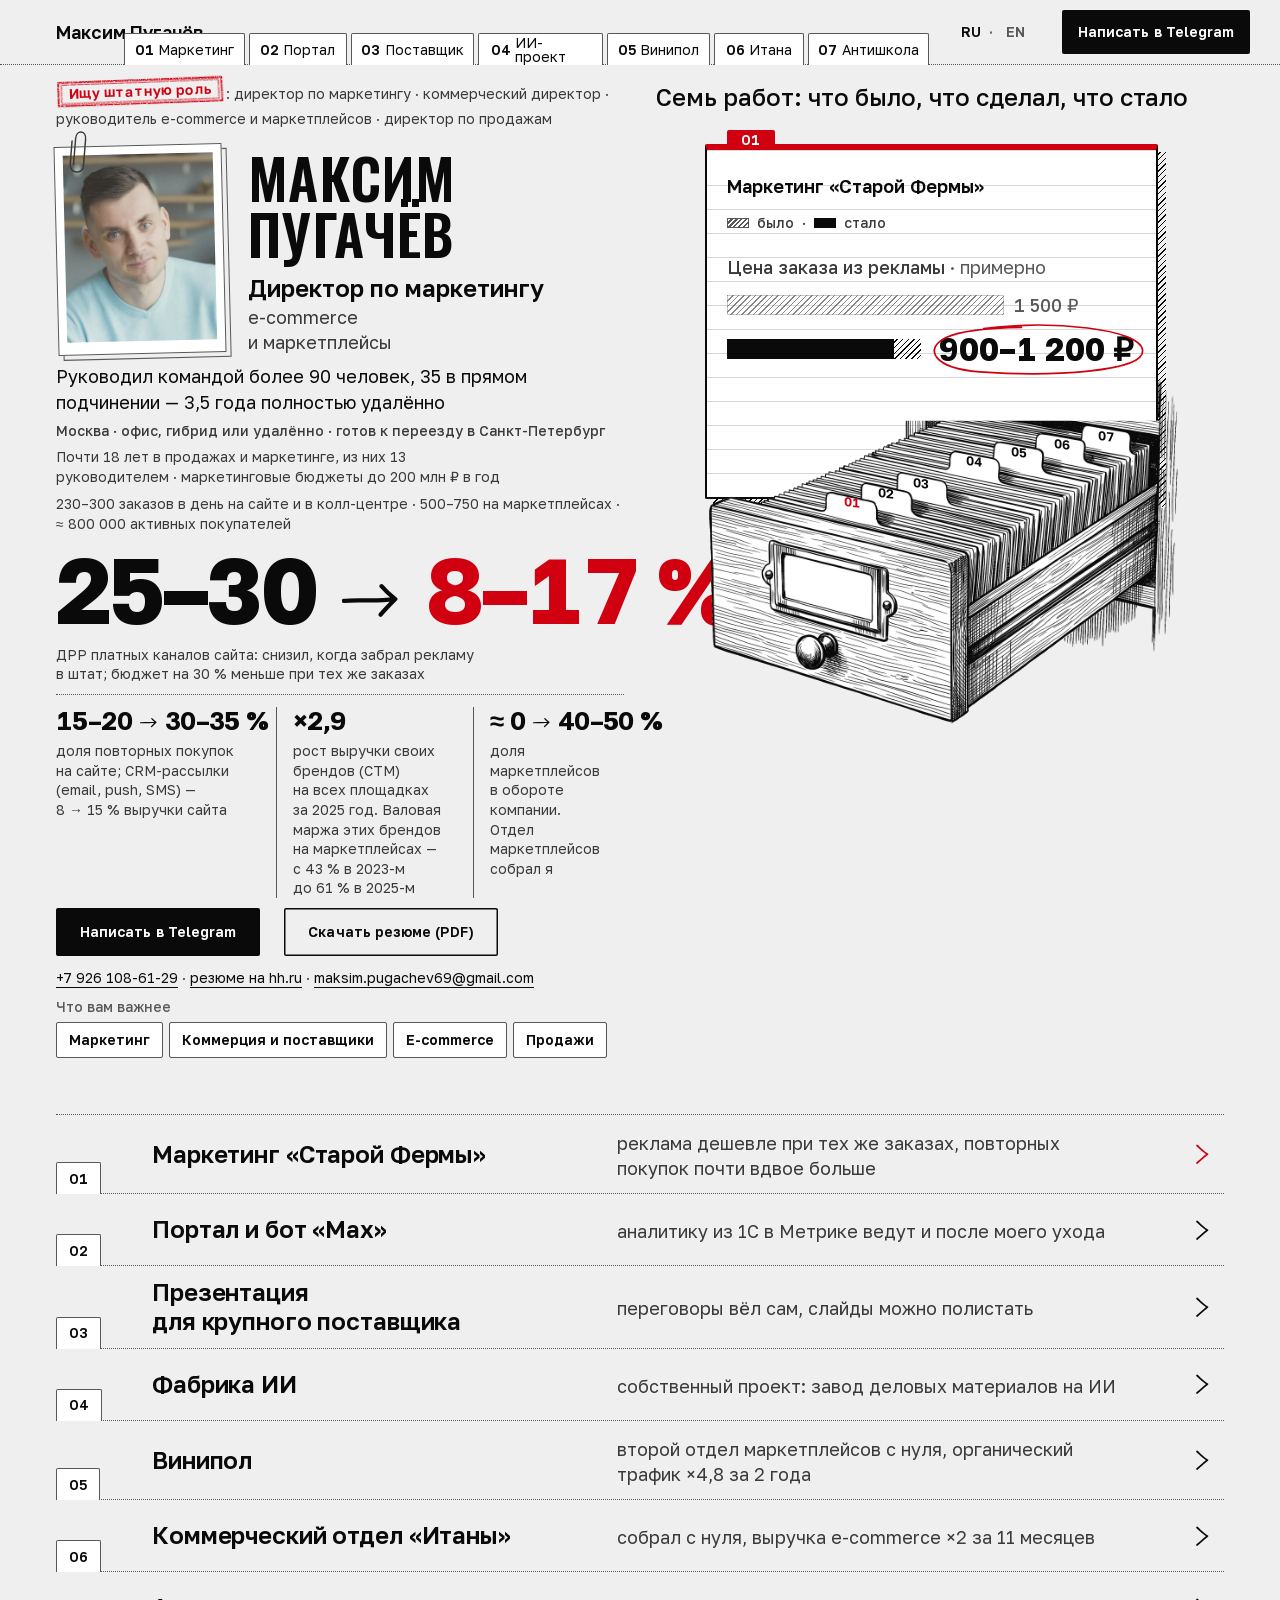
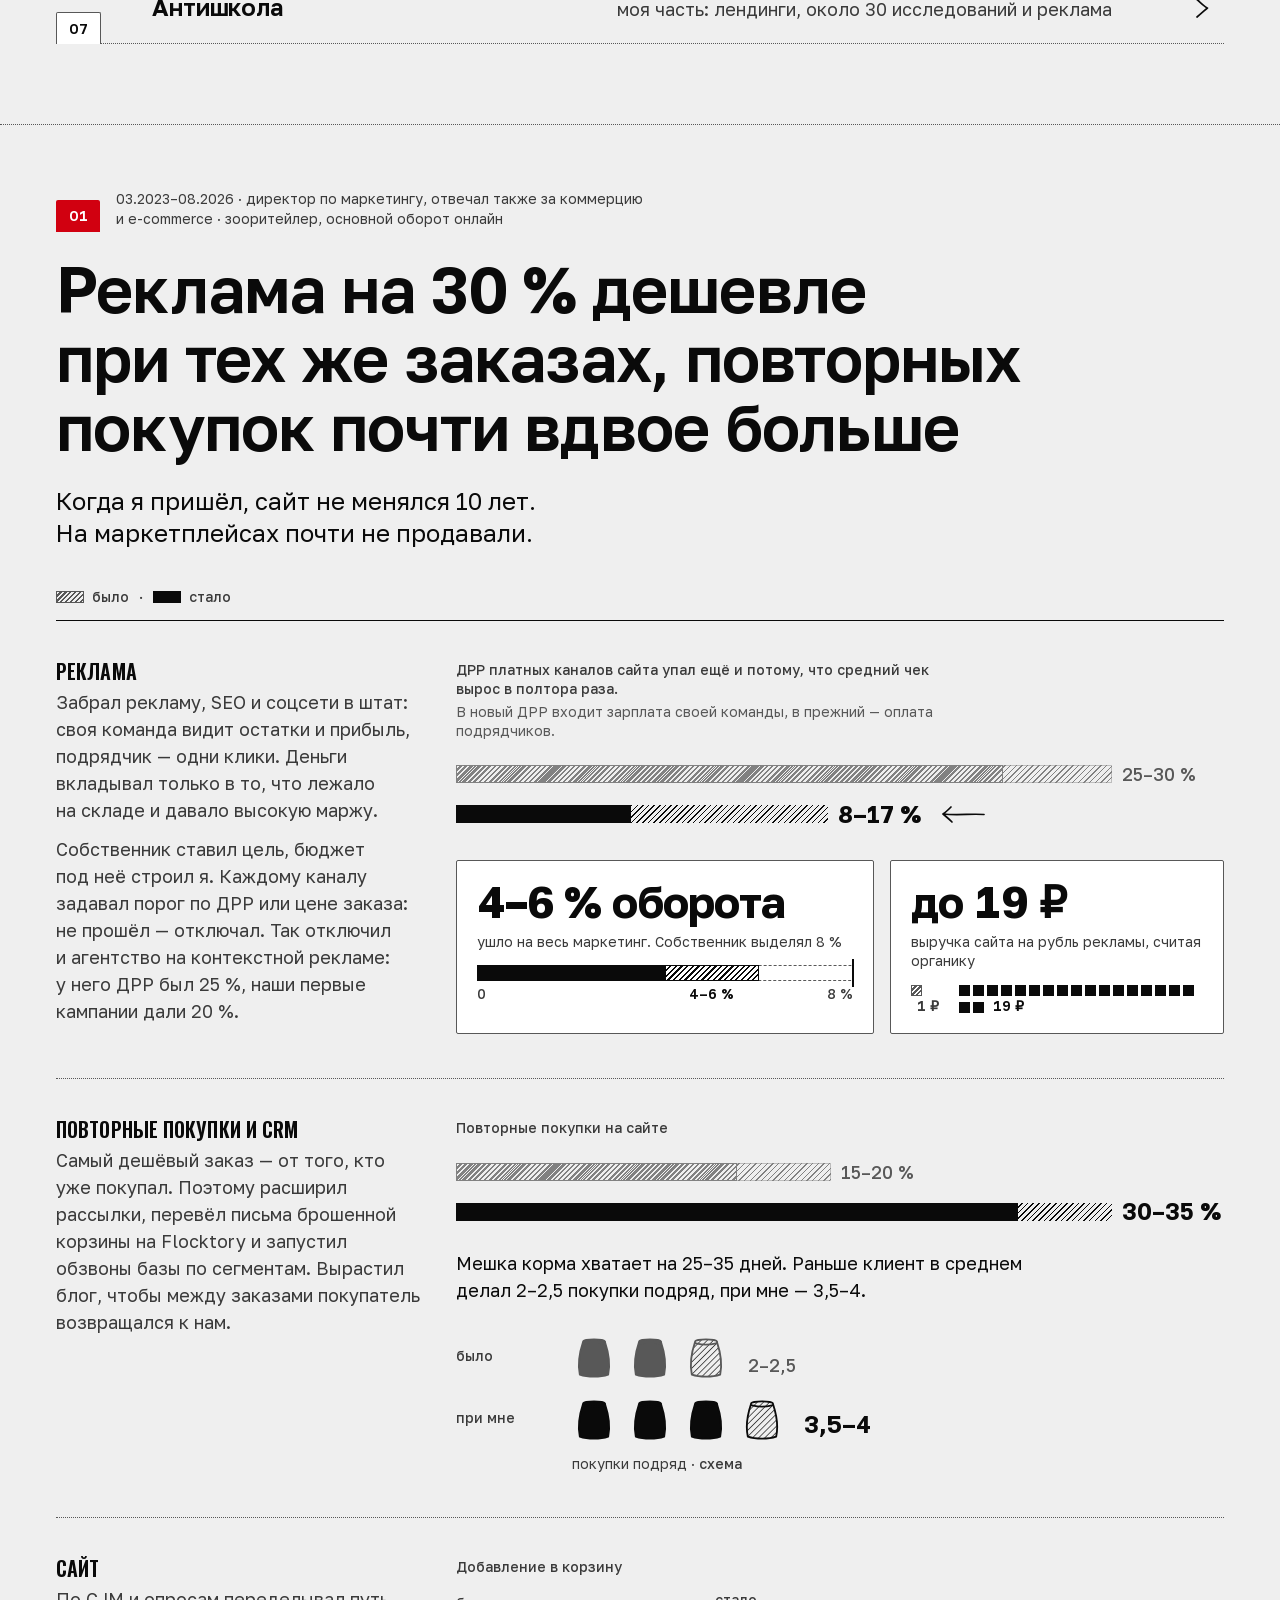
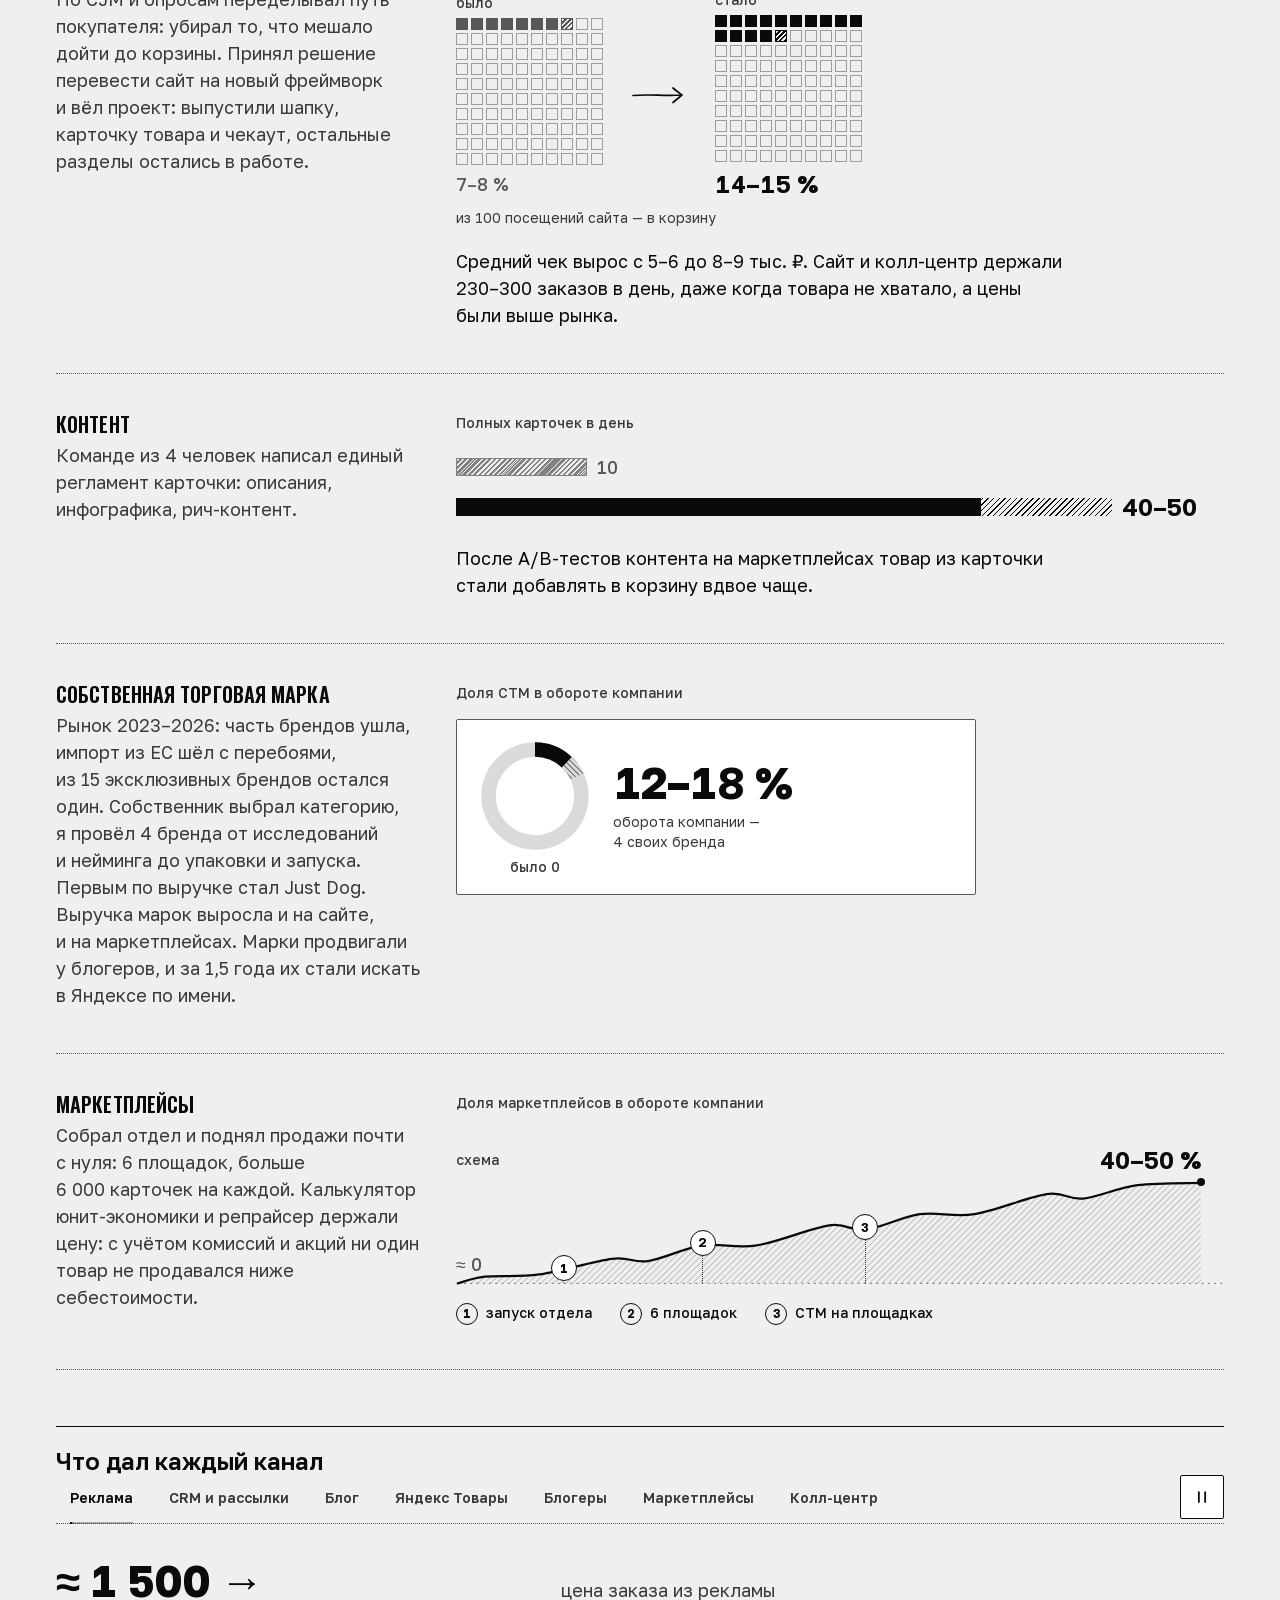
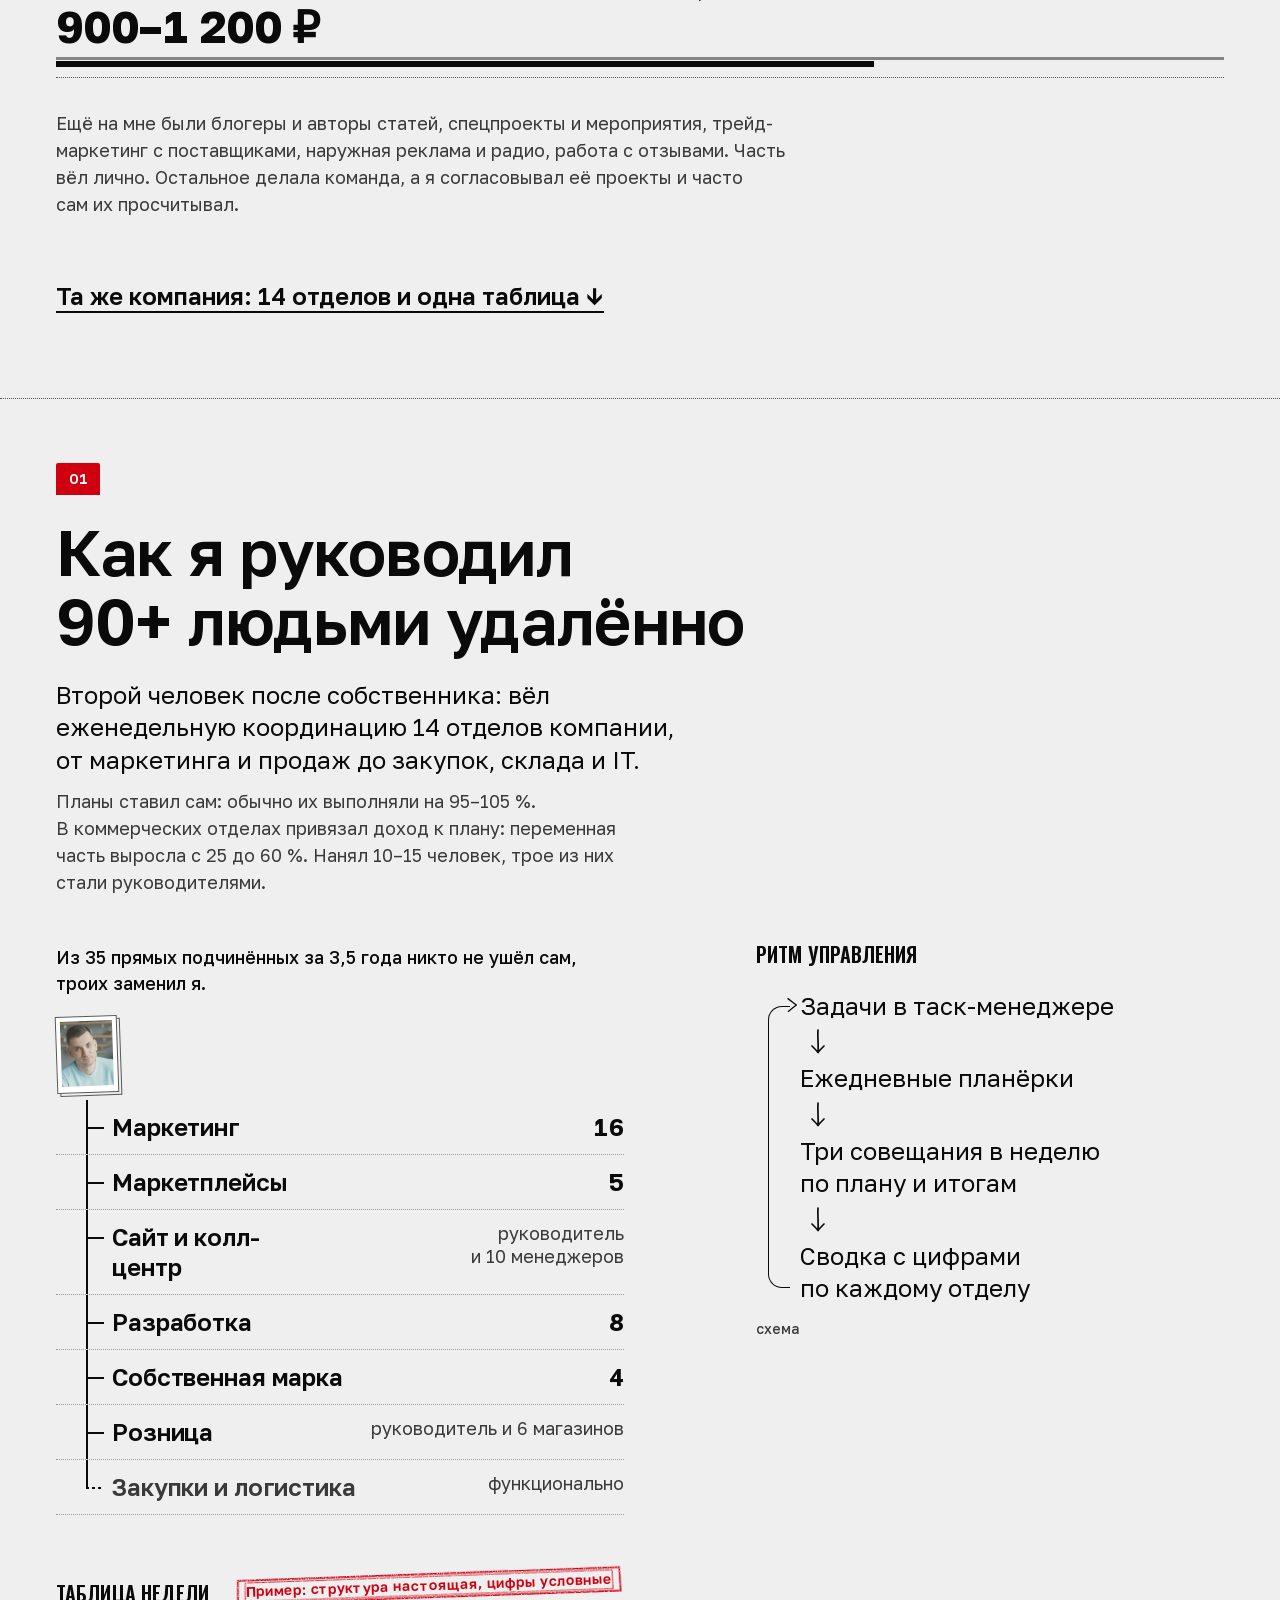
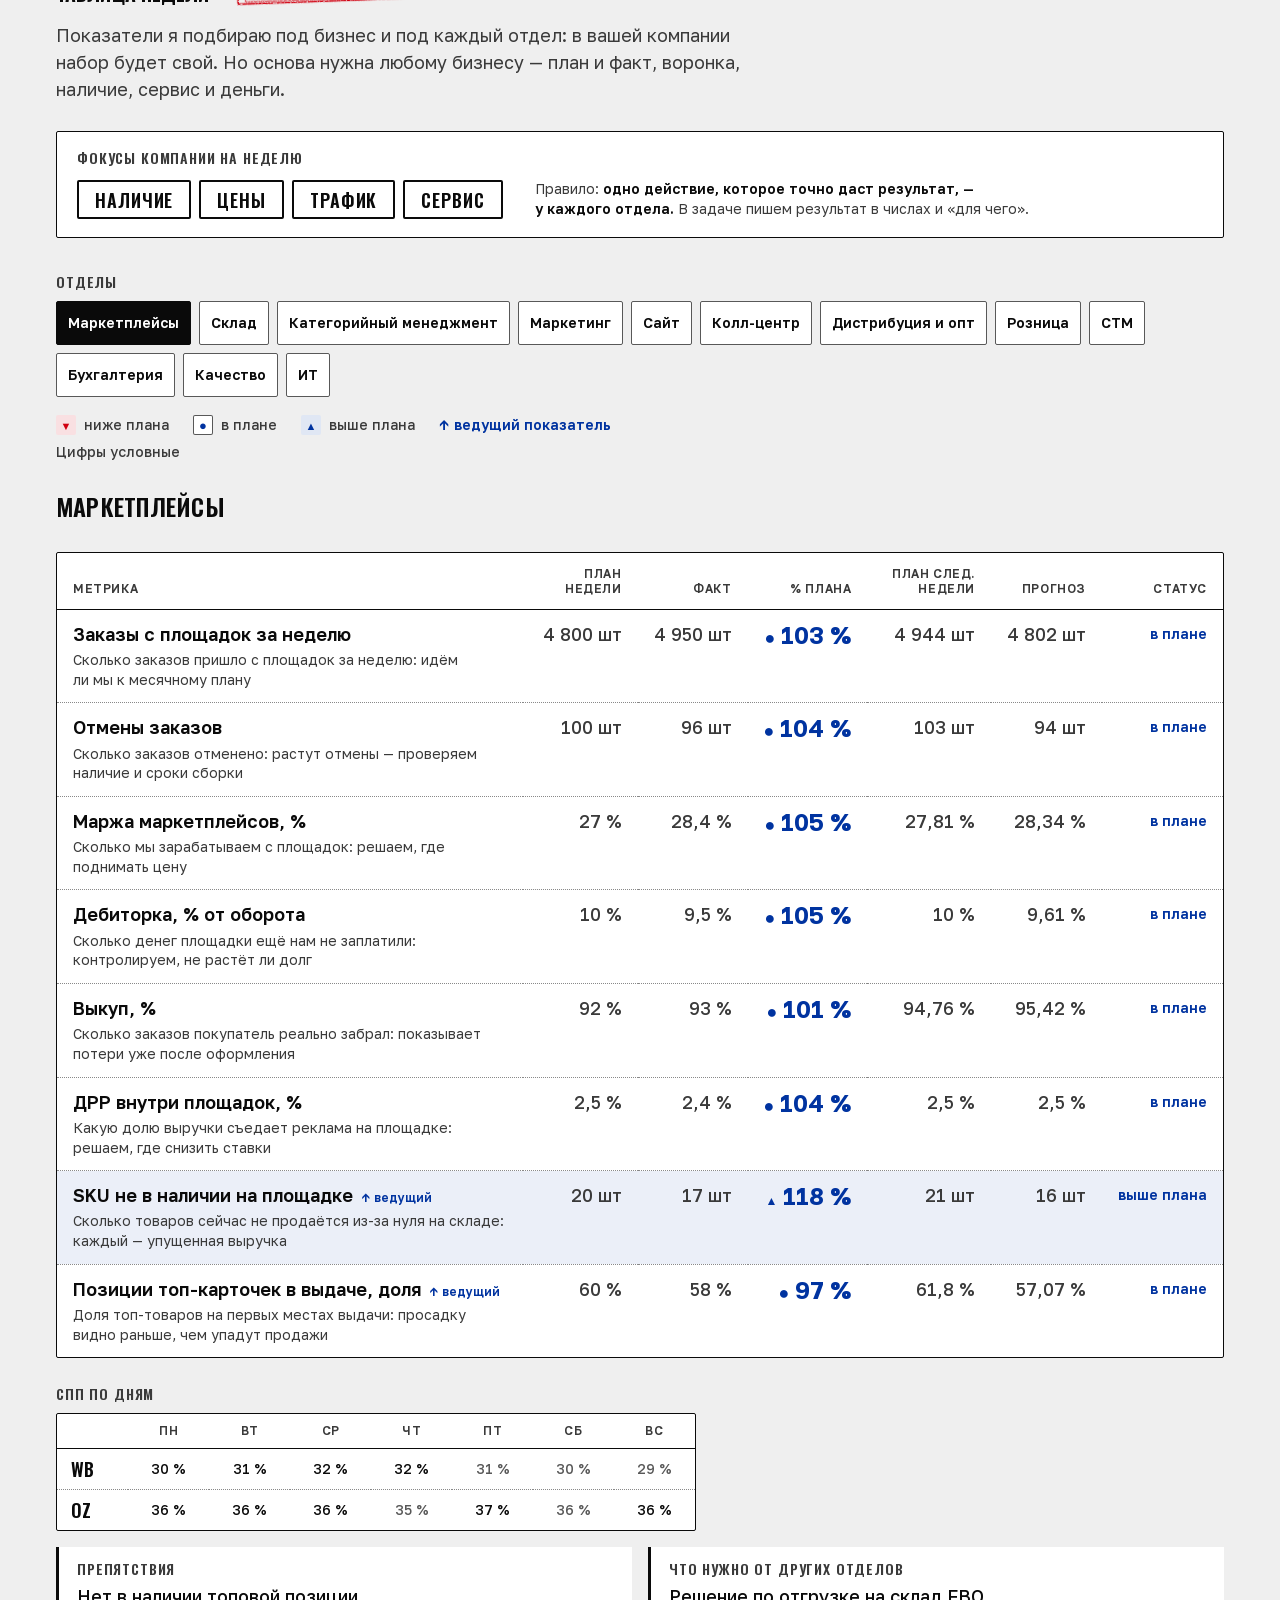
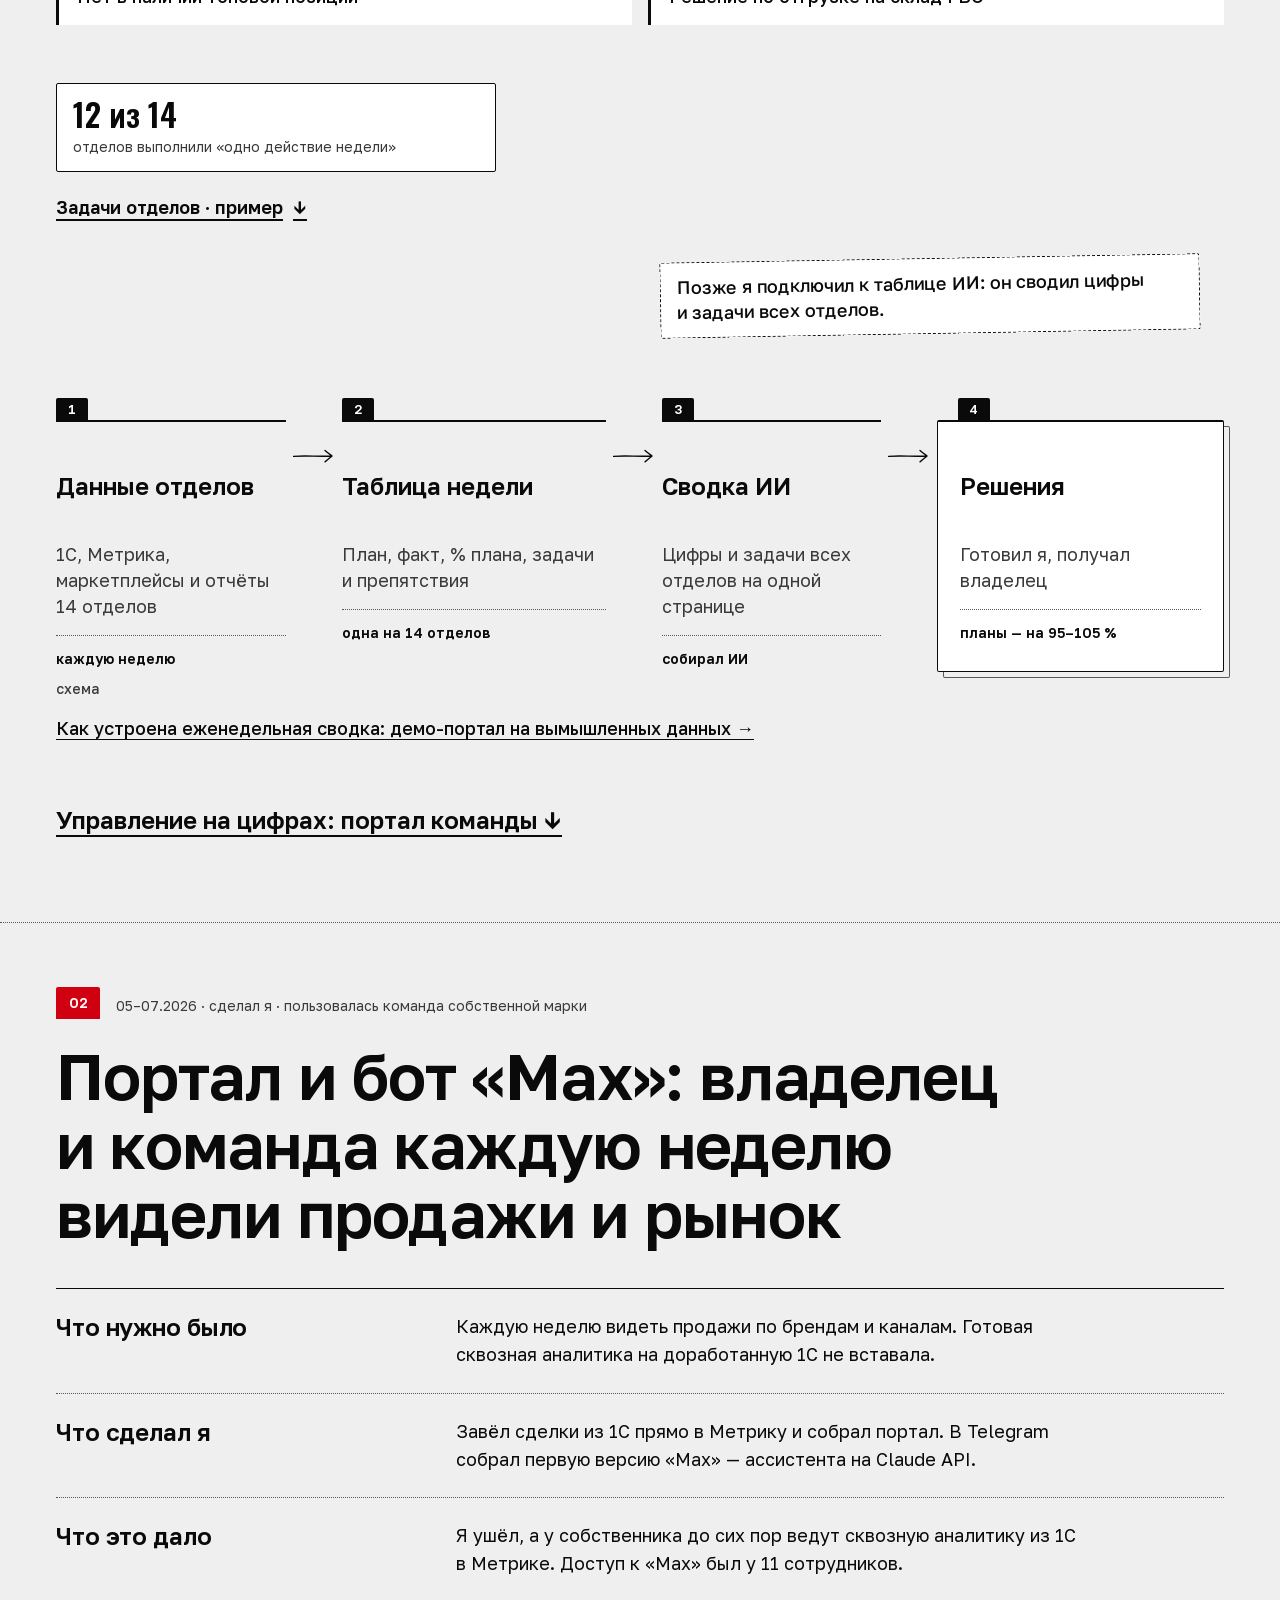
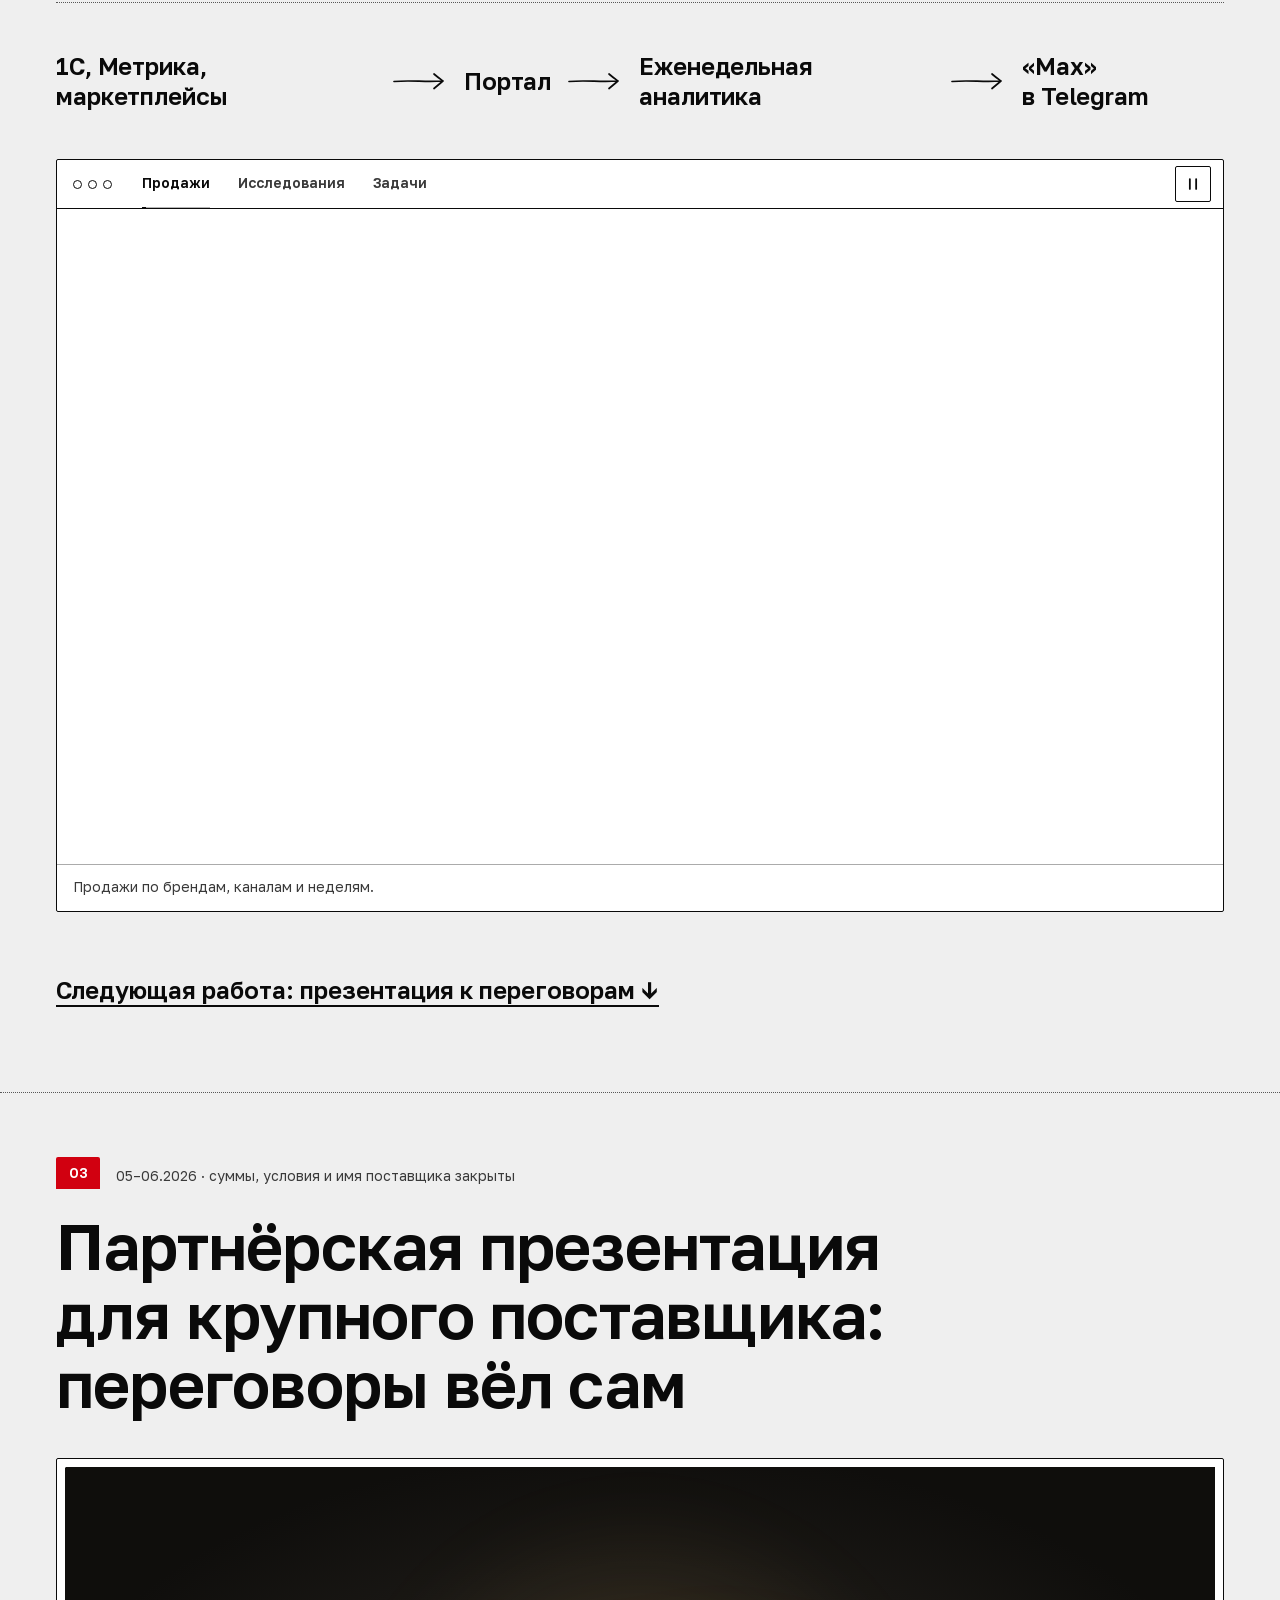
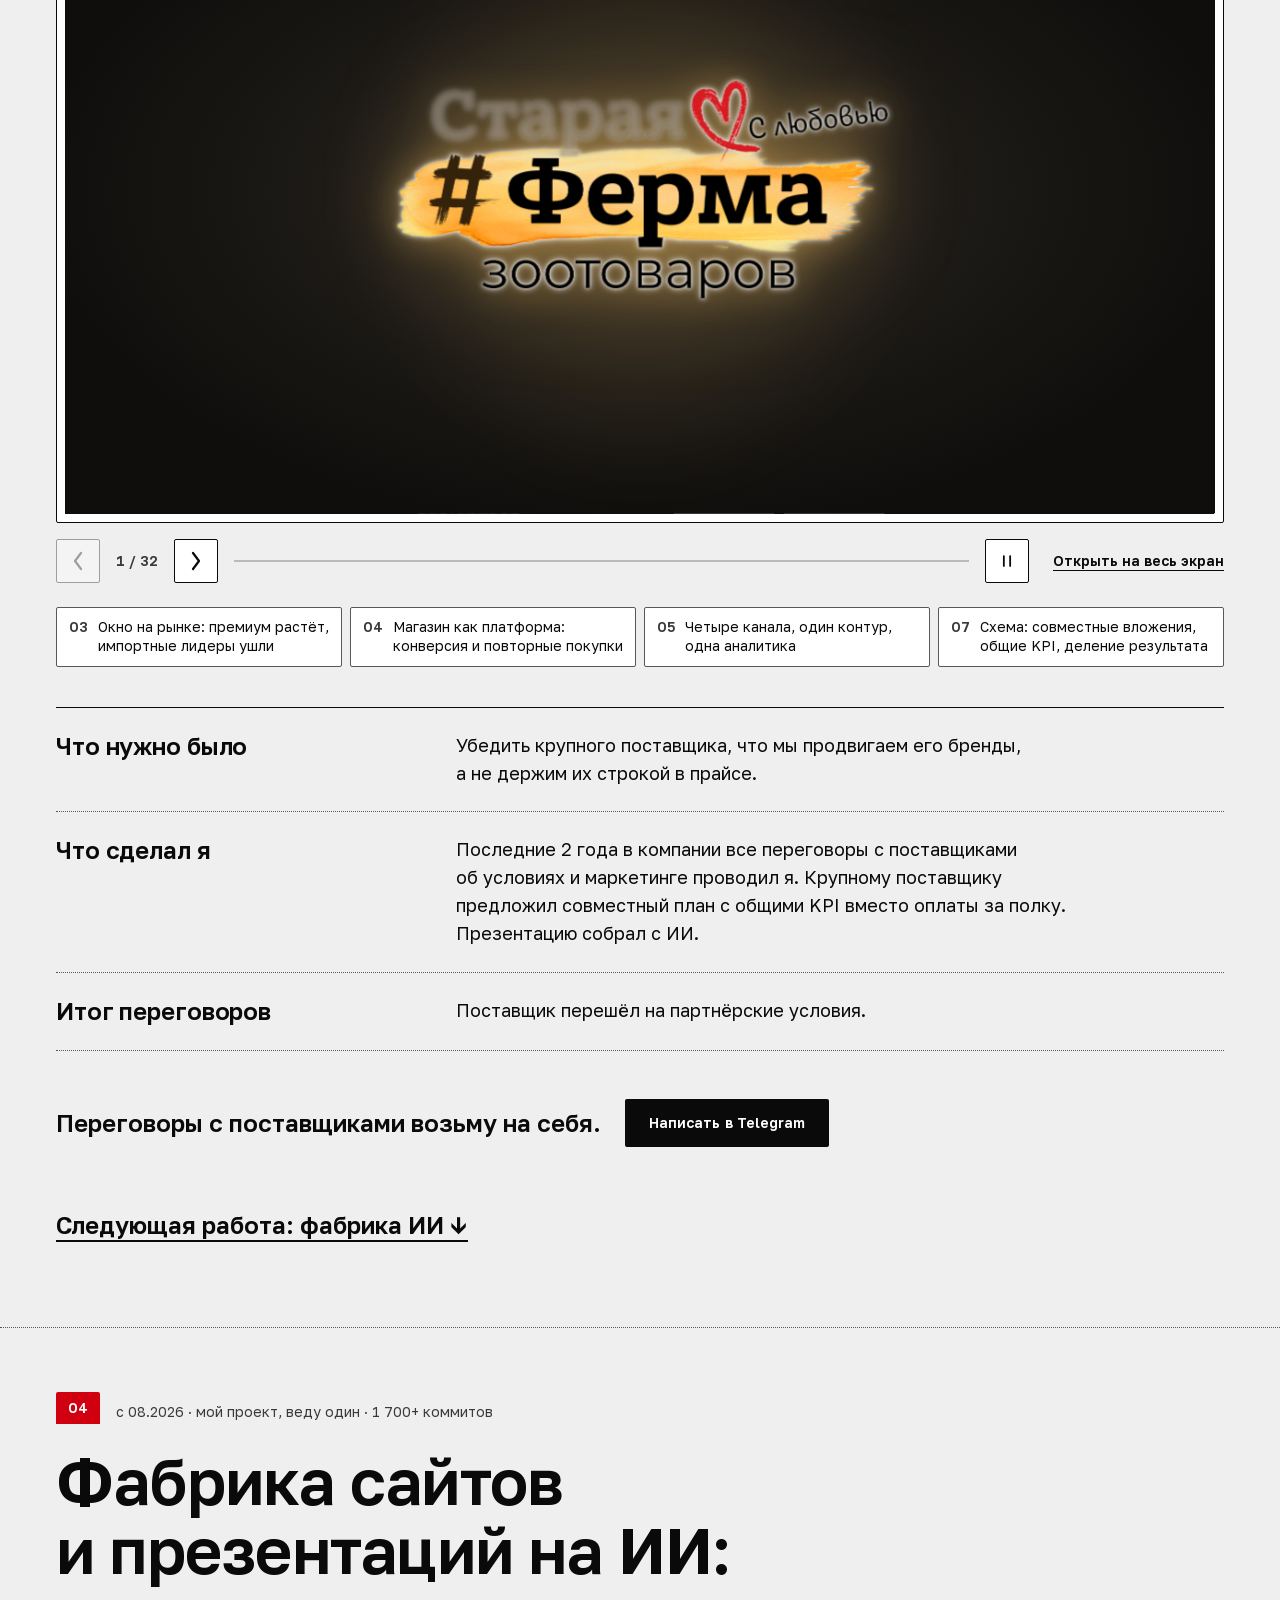
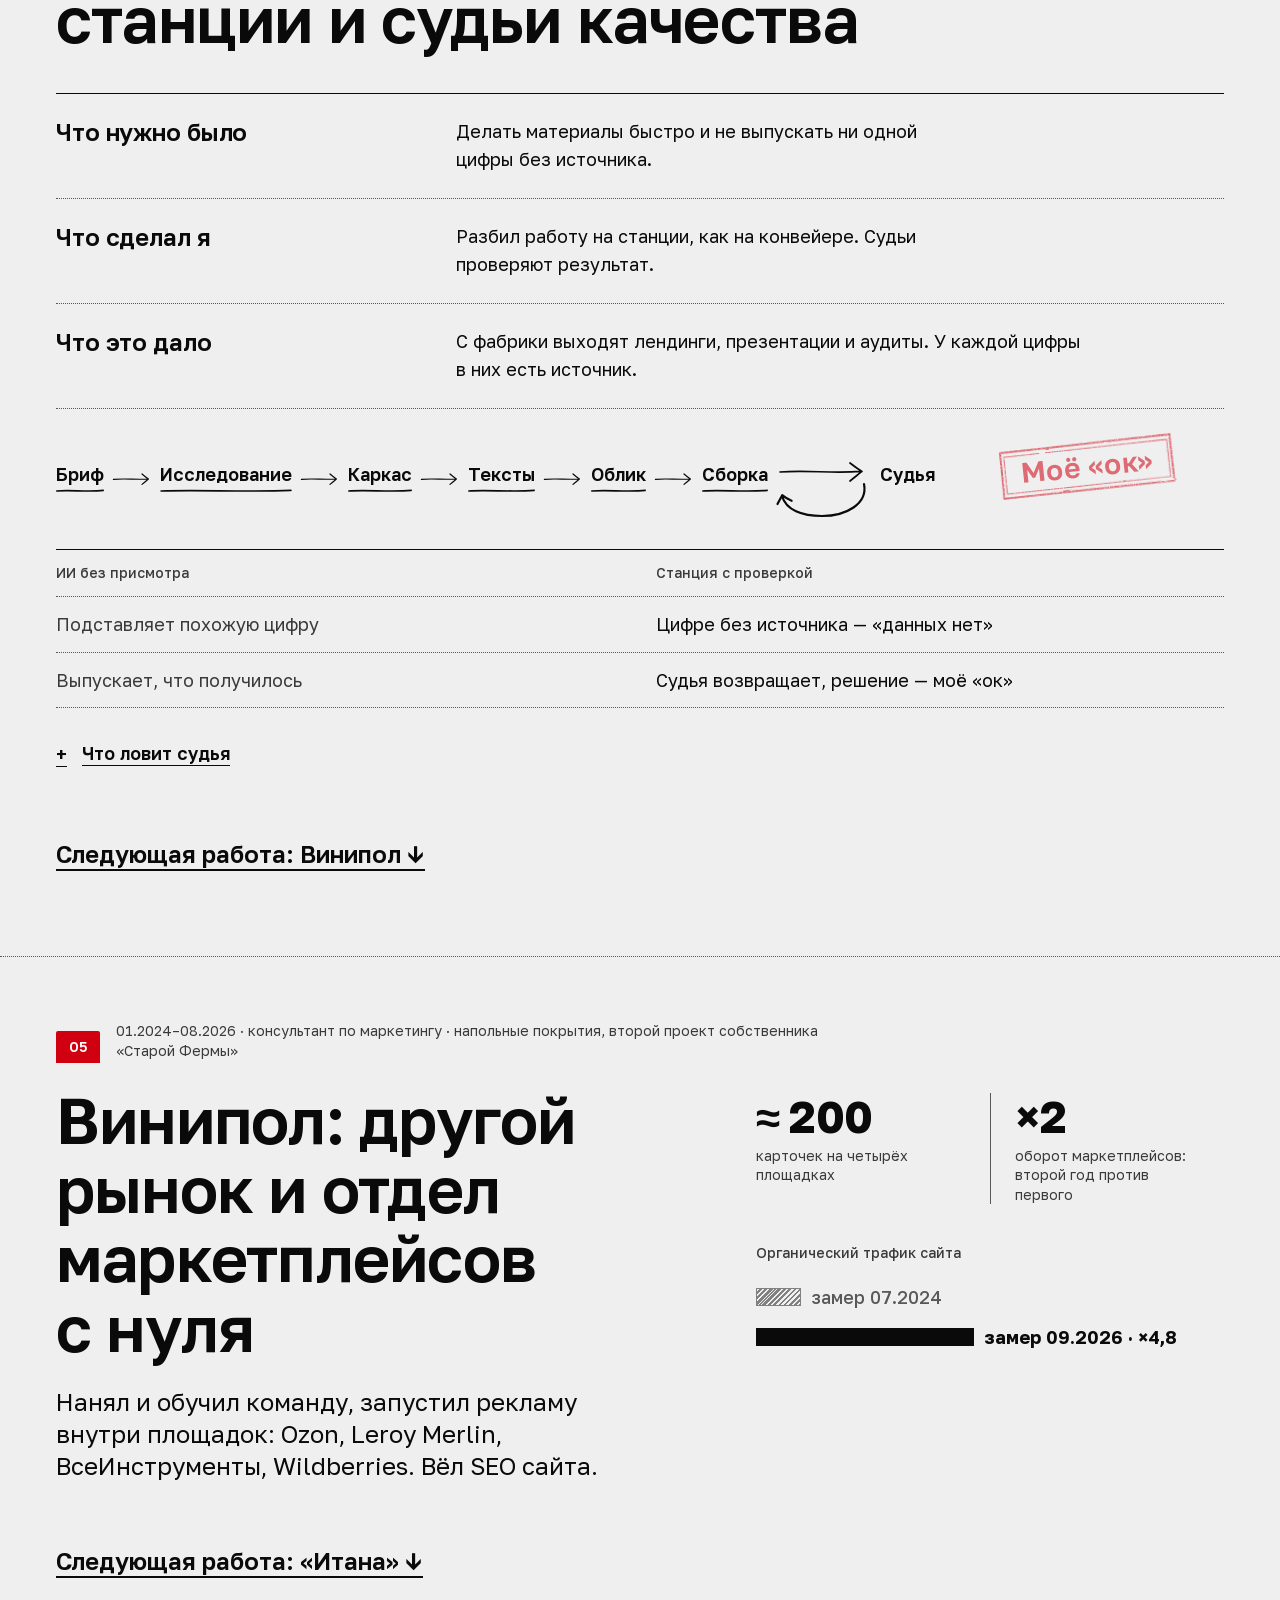
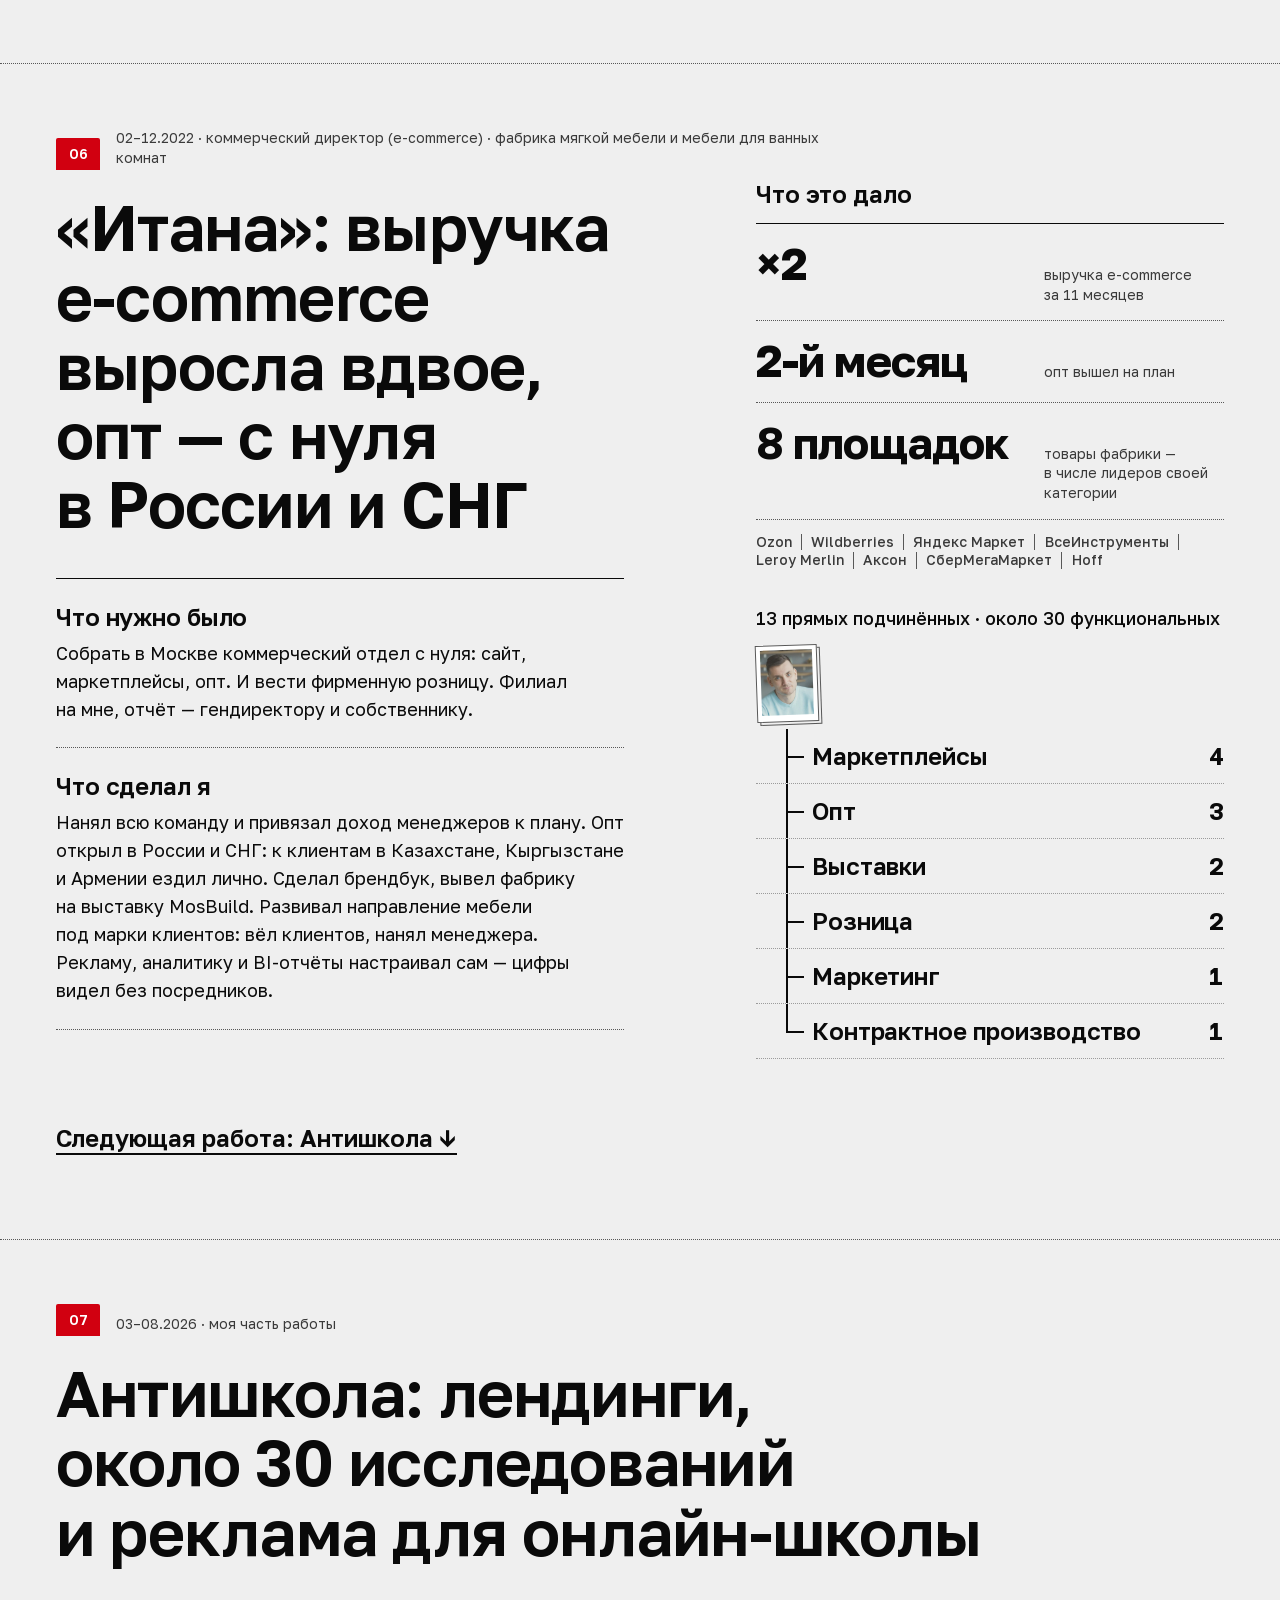
==== commit 2ef1b32b: "Queue 2 fixes after facts check: no PR, brand share 5→15 % in its categories, purchases not bags, It" ====
--- a/index.html
+++ b/index.html
@@ -5,17 +5,17 @@
 <meta name="viewport" content="width=device-width, initial-scale=1">
 <meta name="color-scheme" content="light dark">
 <link rel="icon" href="/favicon.svg" type="image/svg+xml"><link rel="icon" href="/favicon.ico" sizes="48x48"><link rel="apple-touch-icon" href="/apple-touch-icon.png">
-<title>Максим Пугачев — директор по маркетингу. Примеры работ</title>
+<title>Максим Пугачёв — директор по маркетингу. Примеры работ</title>
 <link rel="alternate" hreflang="ru" href="https://maksimpugachev.com/">
 <link rel="alternate" hreflang="en" href="https://maksimpugachev.com/en/">
 <link rel="alternate" hreflang="x-default" href="https://maksimpugachev.com/">
 <link rel="canonical" href="https://maksimpugachev.com/">
 <meta property="og:url" content="https://maksimpugachev.com/">
 <meta name="description" content="Директор по маркетингу: реклама дешевле при тех же заказах, повторных покупок почти вдвое больше, свои бренды и маркетплейсы с нуля. Семь работ и что они дали.">
-<meta property="og:title" content="Максим Пугачев — директор по маркетингу. Примеры работ">
+<meta property="og:title" content="Максим Пугачёв — директор по маркетингу. Примеры работ">
 <meta property="og:description" content="Директор по маркетингу: реклама дешевле при тех же заказах, повторных покупок почти вдвое больше, свои бренды и маркетплейсы с нуля. Семь работ и что они дали.">
 <meta property="og:type" content="profile">
-<meta property="og:image" content="https://maksimpugachev.com/img/og-image.png"><meta property="og:image:alt" content="Максим Пугачев — директор по маркетингу">
+<meta property="og:image" content="https://maksimpugachev.com/img/og-image.png"><meta property="og:image:alt" content="Максим Пугачёв — директор по маркетингу">
 <meta property="og:image:width" content="1200">
 <meta property="og:image:height" content="630">
 <meta name="twitter:card" content="summary_large_image">
@@ -27,7 +27,7 @@
 <link rel="preload" href="fonts/GolosText-cyrillic-400-700.woff2" as="font" type="font/woff2" crossorigin>
 <link rel="stylesheet" href="css/live.css">
 <link rel="stylesheet" href="css/site.css">
-<script type="application/ld+json">{"@context": "https://schema.org", "@type": "Person", "name": "Максим Пугачев", "jobTitle": "Директор по маркетингу", "image": "https://maksimpugachev.com/img/maksim-color-672.jpg", "sameAs": ["https://t.me/MaksimPugachev", "https://www.linkedin.com/in/maksim-pugachev"]}</script>
+<script type="application/ld+json">{"@context": "https://schema.org", "@type": "Person", "name": "Максим Пугачёв", "jobTitle": "Директор по маркетингу", "image": "https://maksimpugachev.com/img/maksim-color-672.jpg", "sameAs": ["https://t.me/MaksimPugachev", "https://www.linkedin.com/in/maksim-pugachev"]}</script>
 <script>
 (function(m,e,t,r,i,k,a){m[i]=m[i]||function(){(m[i].a=m[i].a||[]).push(arguments)};m[i].l=1*new Date();
 for(var j=0;j<document.scripts.length;j++){if(document.scripts[j].src===r){return;}}
@@ -41,18 +41,18 @@
 <noscript><div><img src="https://mc.yandex.ru/watch/113771801" style="position:absolute;left:-9999px;" alt=""></div></noscript>
 <a class="skip" href="#main">К содержанию</a>
 <svg width="0" height="0" style="position:absolute" aria-hidden="true" focusable="false"><defs><filter id="stamp-rough" x="-4%" y="-20%" width="108%" height="140%" color-interpolation-filters="sRGB"><feTurbulence type="fractalNoise" baseFrequency="0.04 0.3" numOctaves="2" seed="5" result="n1"/><feDisplacementMap in="SourceGraphic" in2="n1" scale="1.6" xChannelSelector="R" yChannelSelector="G" result="d"/><feTurbulence type="fractalNoise" baseFrequency="0.9" numOctaves="2" seed="11" result="n2"/><feColorMatrix in="n2" type="matrix" values="0 0 0 0 0  0 0 0 0 0  0 0 0 0 0  0 0 0 -2.6 2.25" result="holes"/><feComposite in="d" in2="holes" operator="in"/></filter><filter id="stamp-speck" x="0" y="0" width="100%" height="100%" color-interpolation-filters="sRGB"><feTurbulence type="fractalNoise" baseFrequency="1.1" numOctaves="1" seed="3" result="n"/><feColorMatrix in="n" type="matrix" values="0 0 0 0 0  0 0 0 0 0  0 0 0 0 0  0 0 0 -2.2 2.05" result="holes"/><feComposite in="SourceGraphic" in2="holes" operator="in"/></filter></defs></svg>
-<header class="top"><div class="top-in"><a class="name" href="#hero">Максим Пугачев</a><nav class="tabs" aria-label="Работы"><a class="tab" href="#ferma" data-goal="toc-click">01<span class="tab-s">Маркетинг</span><span class="tab-n">Маркетинг «Старой Фермы»</span></a><a class="tab" href="#stm" data-goal="toc-click">02<span class="tab-s">Портал</span><span class="tab-n">Портал и бот «Max»</span></a><a class="tab" href="#deck" data-goal="toc-click">03<span class="tab-s">Поставщик</span><span class="tab-n">Презентация для крупного поставщика</span></a><a class="tab" href="#factory" data-goal="toc-click">04<span class="tab-s">ИИ-проект</span><span class="tab-n">Фабрика ИИ</span></a><a class="tab" href="#floor" data-goal="toc-click">05<span class="tab-s">Винипол</span><span class="tab-n">Винипол</span></a><a class="tab" href="#itana" data-goal="toc-click">06<span class="tab-s">Итана</span><span class="tab-n">Коммерческий отдел «Итаны»</span></a><a class="tab" href="#antishkola" data-goal="toc-click">07<span class="tab-s">Антишкола</span><span class="tab-n">Антишкола</span></a></nav><nav class="lang" aria-label="Язык"><span class="lang-c" aria-current="true">RU</span><span class="lang-d" aria-hidden="true">·</span><a class="lang-a" href="en/" hreflang="en" lang="en" data-lang="en" aria-label="English version">EN</a></nav><a class="btn btn-sm" href="https://t.me/MaksimPugachev" data-goal="tg-click">Написать в Telegram</a></div></header>
+<header class="top"><div class="top-in"><a class="name" href="#hero">Максим Пугачёв</a><nav class="tabs" aria-label="Работы"><a class="tab" href="#ferma" data-goal="toc-click">01<span class="tab-s">Маркетинг</span><span class="tab-n">Маркетинг «Старой Фермы»</span></a><a class="tab" href="#stm" data-goal="toc-click">02<span class="tab-s">Портал</span><span class="tab-n">Портал и бот «Max»</span></a><a class="tab" href="#deck" data-goal="toc-click">03<span class="tab-s">Поставщик</span><span class="tab-n">Презентация для крупного поставщика</span></a><a class="tab" href="#factory" data-goal="toc-click">04<span class="tab-s">ИИ-проект</span><span class="tab-n">Фабрика ИИ</span></a><a class="tab" href="#floor" data-goal="toc-click">05<span class="tab-s">Винипол</span><span class="tab-n">Винипол</span></a><a class="tab" href="#itana" data-goal="toc-click">06<span class="tab-s">Итана</span><span class="tab-n">Коммерческий отдел «Итаны»</span></a><a class="tab" href="#antishkola" data-goal="toc-click">07<span class="tab-s">Антишкола</span><span class="tab-n">Антишкола</span></a></nav><nav class="lang" aria-label="Язык"><span class="lang-c" aria-current="true">RU</span><span class="lang-d" aria-hidden="true">·</span><a class="lang-a" href="en/" hreflang="en" lang="en" data-lang="en" aria-label="English version">EN</a></nav><a class="btn btn-sm" href="https://t.me/MaksimPugachev" data-goal="tg-click">Написать в Telegram</a></div></header>
 <main id="main">
 <div class="first">
-<section id="hero" class="hero" aria-labelledby="h1" data-move="hero"><p class="cat"><span class="stamp"><svg viewBox="0 0 200 40" preserveAspectRatio="none" aria-hidden="true" focusable="false"><path class="st-o" d="M2.4 3.2 L197.6 2.3 L197.9 37.4 L2.1 37.9 Z" vector-effect="non-scaling-stroke"/><path class="st-i" d="M6.2 6.6 L193.9 5.9 L194.1 34.1 L5.9 34.6 Z" vector-effect="non-scaling-stroke"/></svg><span class="st-t">Ищу штатную роль</span></span>: директор по маркетингу · коммерческий директор · руководитель <span class="nw">e-commerce</span> и маркетплейсов · директор по продажам</p><div class="id"><figure class="photo"><svg class="clip" viewBox="0 0 30 72" aria-hidden="true" focusable="false"><path d="M9 56 V17 C 9 3, 24 3, 24 17 V57 C 24 71, 4 70, 4 56 V21" fill="none" stroke="currentColor" stroke-width="2.2" stroke-linecap="round" stroke-linejoin="round"/></svg><picture><source type="image/webp" srcset="img/maksim-color-336.webp 1x, img/maksim-color-672.webp 2x"><img src="img/maksim-color-336.jpg" srcset="img/maksim-color-336.jpg 1x, img/maksim-color-672.jpg 2x" width="176" height="217" alt="Максим Пугачев"></picture></figure><div class="id-t"><h1 id="h1">Максим Пугачев</h1><p class="role"><span class="r1">Директор по маркетингу</span><span class="r2"><span class="nw">e-commerce</span> и маркетплейсы</span></p></div></div><div class="facts"><p class="team">Руководил командой более 90 человек, 35 в прямом подчинении — 3,5 года полностью удалённо</p><p class="place">Москва · офис, гибрид или удалённо · готов к переезду в Санкт-Петербург</p><p class="exp">Почти 18 лет в продажах и маркетинге, из них 13 руководителем · маркетинговые бюджеты до 200 млн ₽ в год</p><p class="scale">230–300 заказов в день на сайте и в колл-центре · 500–750 на маркетплейсах · ≈ 800 000 активных покупателей</p></div><dl class="figs" data-show="четыре цифры: было → стало"><div class="fig fig-0"><dt><span class="n"><span class="nw">25–30</span> <span class="arr">→</span> <span class="to"><span class="nw">8–17</span> %</span></span></dt><dd>ДРР платных каналов сайта: снизил, когда забрал рекламу в штат; бюджет на 30 % меньше при тех же заказах</dd></div><div class="fig fig-1"><dt><span class="n"><span class="nw">15–20</span> <span class="arr">→</span> <span class="nw">30–35</span> %</span></dt><dd>доля повторных покупок на сайте; CRM-рассылки (email, push, SMS) — <span class="nw">8 → 15 %</span> выручки сайта</dd></div><div class="fig fig-2"><dt><span class="n">×2,9</span></dt><dd>рост выручки своих брендов (СТМ) на всех площадках за 2025 год. Валовая маржа этих брендов на маркетплейсах — с <span class="nw">43 %</span> в <span class="nw">2023-м</span> до <span class="nw">61 %</span> в <span class="nw">2025-м</span></dd></div><div class="fig fig-3"><dt><span class="n"><span class="nw">≈ 0</span> <span class="arr">→</span> <span class="nw">40–50</span> %</span></dt><dd>доля маркетплейсов в обороте компании. Отдел маркетплейсов собрал я</dd></div></dl><p class="cta"><a class="btn" href="https://t.me/MaksimPugachev" data-goal="tg-click">Написать в Telegram</a><a class="btn btn-line" href="/cv/Pugachev-Maksim-CMO.pdf" download data-goal="cv-click">Скачать резюме (PDF)</a><span class="mail"><a href="tel:+79261086129" data-goal="tel-click">+7&nbsp;926&nbsp;108-61-29</a> · <a href="https://hh.ru/resume/935a6850ff03cd377a0039ed1f4a7847626864" data-goal="hh-click" rel="me">резюме на hh.ru</a> · <a href="mailto:maksim.pugachev69@gmail.com" data-goal="mail-click">maksim.pugachev69@gmail.com</a></span></p><nav class="roles" aria-label="Что вам важнее"><p class="roles-h">Что вам важнее</p><ul><li><a href="#ferma" data-goal="role-click" title="Реклама дешевле при тех же заказах: ДРР 25–30 → 8–17 %"><b>Маркетинг</b></a></li><li><a href="#case-supply" data-goal="role-click" title="Royal Canin +2 п.п., матрица 6 000 → 2 000 при тех же заказах"><b>Коммерция и поставщики</b></a></li><li><a href="#case-ecom" data-goal="role-click" title="P&L магазина, корзина 7–8 → 14–15 %"><b>E-commerce</b></a></li><li><a href="#case-sales" data-goal="role-click" title="Около 10 отделов продаж, колл-центр 15–20 → ~30 % заказов сайта"><b>Продажи</b></a></li></ul></nav></section>
-<section id="toc" class="toc" aria-labelledby="thesis" data-key-image data-move="toc"><p id="thesis" class="thesis">Семь работ: что было, что сделал, что стало</p><div class="stagewrap"><div class="stage" id="stage"><div class="cam" id="cam"><div class="pulls"><div class="card is-up is-open" id="card-1" data-card="1"><div class="sh"></div><div class="paper"><span class="ctab">01</span><div class="face"><a class="ct" href="#ferma" data-goal="toc-click">Маркетинг «Старой Фермы»</a><p class="key key-card"><span class="k k-was">было</span> · <span class="k k-now">стало</span></p></div><div class="bars bars-one"><div class="br"><p class="bl">Цена заказа из рекламы <span class="bl-q">· примерно</span></p><div class="trk trk-was"><i class="b b-was" style="--w:100%"></i><b class="v v-was" style="--w:100%"><span class="nw">1 500</span> ₽</b></div><div class="trk trk-now"><i class="b b-now" data-from="1.43" style="--w:70%"><i class="sd" style="width:85.71%"></i></i><b class="v v-now" style="--w:70%"><span class="circ-w"><span class="nw">900–1 200</span> ₽<svg class="circ" viewBox="0 0 190 44" preserveAspectRatio="none" aria-hidden="true" focusable="false"><path class="mk mk-ring" pathLength="1" vector-effect="non-scaling-stroke" d="M51.8 6 C 107.1 -1, 181.4 6, 183.1 23 C 184.8 40, 107.1 44, 48.4 40 C 10.4 37, 1.7 22, 20.7 13 C 41.5 4, 107.1 2, 169.3 10"/></svg></span></b></div></div></div></div></div><div class="card" id="card-2" data-card="2"><div class="sh"></div><div class="paper"><span class="ctab">02</span><div class="face"><a class="ct" href="#stm" data-goal="toc-click">Портал и бот «Max»</a></div><div class="proof"><picture><source type="image/webp" srcset="img/stm-sales-880.webp 880w, img/stm-sales-1760.webp 1760w" sizes="(min-width:1200px) 560px, 92vw"><img width="880" height="550" src="img/stm-sales-880.jpg" srcset="img/stm-sales-880.jpg 880w, img/stm-sales-1760.jpg 1760w" sizes="(min-width:1200px) 560px, 92vw" alt="Продажи по брендам, каналам и неделям." loading="lazy" decoding="async"></picture></div></div></div><div class="card" id="card-3" data-card="3"><div class="sh"></div><div class="paper"><span class="ctab">03</span><div class="face"><a class="ct" href="#deck" data-goal="toc-click">Презентация для крупного поставщика</a></div><div class="proof"><picture><source type="image/webp" srcset="img/deck-4-880.webp 880w, img/deck-4-1760.webp 1760w" sizes="(min-width:1200px) 560px, 92vw"><img width="880" height="471" src="img/deck-4-880.jpg" srcset="img/deck-4-880.jpg 880w, img/deck-4-1760.jpg 1760w" sizes="(min-width:1200px) 560px, 92vw" alt="Слайд партнёрской презентации" loading="lazy" decoding="async"></picture></div></div></div><div class="card" id="card-4" data-card="4"><div class="sh"></div><div class="paper"><span class="ctab">04</span><div class="face"><a class="ct" href="#factory" data-goal="toc-click">Фабрика ИИ</a></div><div class="proof"><picture><source type="image/webp" srcset="img/demo-880.webp 880w, img/demo-1400.webp 1400w" sizes="(min-width:1200px) 560px, 92vw"><img width="880" height="550" src="img/demo-880.jpg" srcset="img/demo-880.jpg 880w, img/demo-1400.jpg 1400w" sizes="(min-width:1200px) 560px, 92vw" alt="Демо-портал: данные вымышленные, структура и метод — мои" loading="lazy" decoding="async"></picture></div></div></div><div class="card" id="card-5" data-card="5"><div class="sh"></div><div class="paper"><span class="ctab">05</span><div class="face"><a class="ct" href="#floor" data-goal="toc-click">Винипол</a></div><div class="proof proof-big"><p class="big" aria-label="×4,8"><span>×4,8</span></p><p class="bigb">органический трафик сайта за 2 года</p></div></div></div><div class="card" id="card-6" data-card="6"><div class="sh"></div><div class="paper"><span class="ctab">06</span><div class="face"><a class="ct" href="#itana" data-goal="toc-click">Коммерческий отдел «Итаны»</a></div><div class="proof proof-big proof-3"><p class="big" aria-label="×2"><span>×2</span></p><p class="bigb">выручка <span class="nw"><span class="nw">e-commerce</span></span> за 11 месяцев</p><dl class="p3"><div><dt>13</dt><dd>человек в команде, всех нанял я</dd></div><div><dt>4 страны</dt><dd>опт с нуля</dd></div></dl></div></div></div><div class="card" id="card-7" data-card="7"><div class="sh"></div><div class="paper"><span class="ctab">07</span><div class="face"><a class="ct" href="#antishkola" data-goal="toc-click">Антишкола</a></div><div class="proof"><picture><source type="image/webp" srcset="img/anti-professiya-660.webp 660w, img/anti-professiya-1320.webp 1320w" sizes="(min-width:1200px) 560px, 92vw"><img width="660" height="318" src="img/anti-professiya-660.jpg" srcset="img/anti-professiya-660.jpg 660w, img/anti-professiya-1320.jpg 1320w" sizes="(min-width:1200px) 560px, 92vw" alt="Страница „Английский для профессий“ онлайн-школы Антишкола" loading="lazy" decoding="async"></picture></div></div></div></div><div class="draw"><div class="drawin"><div class="artimg" id="artimg"><picture><source media="(prefers-color-scheme: dark)" type="image/webp" srcset="img/drawing/kartoteka7-full-dark-1296.webp"><source type="image/webp" srcset="img/drawing/kartoteka7-full-1296.webp"><img src="img/drawing/kartoteka7-full.png" width="2400" height="1792" alt="Картотека работ: семь карточек в ящике" decoding="async"></picture></div><div class="artfront" id="artfront"><picture><source media="(prefers-color-scheme: dark)" type="image/webp" srcset="img/drawing/kartoteka7-full-dark-1296.webp"><source type="image/webp" srcset="img/drawing/kartoteka7-full-1296.webp"><img src="img/drawing/kartoteka7-full.png" width="2400" height="1792" alt="" decoding="async"></picture></div><div class="dtabs"><button class="dtab" type="button" data-k="0" aria-expanded="true" aria-controls="card-1" aria-label="01 · Маркетинг «Старой Фермы»" title="Маркетинг «Старой Фермы»" style="left:30.0%;top:38.4%;width:8.7%;height:4.3%"><span>01</span></button><button class="dtab" type="button" data-k="1" aria-expanded="false" aria-controls="card-2" aria-label="02 · Портал и бот «Max»" title="Портал и бот «Max»" style="left:36.0%;top:36.4%;width:8.7%;height:4.3%"><span>02</span></button><button class="dtab" type="button" data-k="2" aria-expanded="false" aria-controls="card-3" aria-label="03 · Презентация для крупного поставщика" title="Презентация для крупного поставщика" style="left:42.3%;top:33.8%;width:8.7%;height:4.3%"><span>03</span></button><button class="dtab" type="button" data-k="3" aria-expanded="false" aria-controls="card-4" aria-label="04 · Фабрика ИИ" title="Фабрика ИИ" style="left:51.7%;top:28.7%;width:8.7%;height:4.3%"><span>04</span></button><button class="dtab" type="button" data-k="4" aria-expanded="false" aria-controls="card-5" aria-label="05 · Винипол" title="Винипол" style="left:59.8%;top:26.4%;width:8.7%;height:4.3%"><span>05</span></button><button class="dtab" type="button" data-k="5" aria-expanded="false" aria-controls="card-6" aria-label="06 · Коммерческий отдел «Итаны»" title="Коммерческий отдел «Итаны»" style="left:67.4%;top:24.5%;width:8.7%;height:4.3%"><span>06</span></button><button class="dtab" type="button" data-k="6" aria-expanded="false" aria-controls="card-7" aria-label="07 · Антишкола" title="Антишкола" style="left:75.3%;top:22.6%;width:8.7%;height:4.3%"><span>07</span></button></div></div></div><svg class="nib" id="nib" viewBox="0 0 26 26" aria-hidden="true" focusable="false"><path d="M3 24 L9 14 L21 2 L24 5 L12 17 Z M3 24 L7 23 L9 14" fill="currentColor" stroke="currentColor" stroke-width="1.2" stroke-linejoin="round"/></svg></div></div></div></section>
+<section id="hero" class="hero" aria-labelledby="h1" data-move="hero"><p class="cat"><span class="stamp"><svg viewBox="0 0 200 40" preserveAspectRatio="none" aria-hidden="true" focusable="false"><path class="st-o" d="M2.4 3.2 L197.6 2.3 L197.9 37.4 L2.1 37.9 Z" vector-effect="non-scaling-stroke"/><path class="st-i" d="M6.2 6.6 L193.9 5.9 L194.1 34.1 L5.9 34.6 Z" vector-effect="non-scaling-stroke"/></svg><span class="st-t">Ищу штатную роль</span></span>: директор по маркетингу · коммерческий директор · руководитель <span class="nw">e-commerce</span> и маркетплейсов · директор по продажам</p><div class="id"><figure class="photo"><svg class="clip" viewBox="0 0 30 72" aria-hidden="true" focusable="false"><path d="M9 56 V17 C 9 3, 24 3, 24 17 V57 C 24 71, 4 70, 4 56 V21" fill="none" stroke="currentColor" stroke-width="2.2" stroke-linecap="round" stroke-linejoin="round"/></svg><picture><source type="image/webp" srcset="img/maksim-color-336.webp 1x, img/maksim-color-672.webp 2x"><img src="img/maksim-color-336.jpg" srcset="img/maksim-color-336.jpg 1x, img/maksim-color-672.jpg 2x" width="176" height="217" alt="Максим Пугачёв"></picture></figure><div class="id-t"><h1 id="h1">Максим Пугачёв</h1><p class="role"><span class="r1">Директор по маркетингу</span><span class="r2"><span class="nw">e-commerce</span> и маркетплейсы</span></p></div></div><div class="facts"><p class="team">Руководил командой более 90 человек, 35 в прямом подчинении — 3,5 года полностью удалённо</p><p class="place">Москва · офис, гибрид или удалённо · готов к переезду в Санкт-Петербург</p><p class="exp">Почти 18 лет в продажах и маркетинге, из них 13 руководителем · маркетинговые бюджеты до 200 млн ₽ в год</p><p class="scale">230–300 заказов в день на сайте и в колл-центре · 500–750 на маркетплейсах · ≈ 800 000 активных покупателей</p></div><dl class="figs" data-show="четыре цифры: было → стало"><div class="fig fig-0"><dt><span class="n"><span class="nw">25–30</span> <span class="arr">→</span> <span class="to"><span class="nw">8–17</span> %</span></span></dt><dd>ДРР платных каналов сайта: снизил, когда забрал рекламу в штат; бюджет на 30 % меньше при тех же заказах</dd></div><div class="fig fig-1"><dt><span class="n"><span class="nw">15–20</span> <span class="arr">→</span> <span class="nw">30–35</span> %</span></dt><dd>доля повторных покупок на сайте; CRM-рассылки (email, push, SMS) — <span class="nw">8 → 15 %</span> выручки сайта</dd></div><div class="fig fig-2"><dt><span class="n">×2,9</span></dt><dd>рост выручки своих брендов (СТМ) на всех площадках за 2025 год. Валовая маржа этих брендов на маркетплейсах — с <span class="nw">43 %</span> в <span class="nw">2023-м</span> до <span class="nw">61 %</span> в <span class="nw">2025-м</span></dd></div><div class="fig fig-3"><dt><span class="n"><span class="nw">≈ 0</span> <span class="arr">→</span> <span class="nw">40–50</span> %</span></dt><dd>доля маркетплейсов в обороте компании. Отдел маркетплейсов собрал я</dd></div></dl><p class="cta"><a class="btn" href="https://t.me/MaksimPugachev" data-goal="tg-click">Написать в Telegram</a><a class="btn btn-line" href="/cv/Pugachev-Maksim-CMO.pdf" download data-goal="cv-click">Скачать резюме (PDF)</a><span class="mail"><a href="tel:+79261086129" data-goal="tel-click">+7&nbsp;926&nbsp;108-61-29</a> · <a href="https://hh.ru/resume/935a6850ff03cd377a0039ed1f4a7847626864" data-goal="hh-click" rel="me">резюме на hh.ru</a> · <a href="mailto:maksim.pugachev69@gmail.com" data-goal="mail-click">maksim.pugachev69@gmail.com</a></span></p><nav class="roles" aria-label="Что вам важнее"><p class="roles-h">Что вам важнее</p><ul><li><a href="#ferma" data-goal="role-click" title="Реклама дешевле при тех же заказах: ДРР 25–30 → 8–17 %"><b>Маркетинг</b></a></li><li><a href="#case-supply" data-goal="role-click" title="Royal Canin +2 п.п., матрица 6 000 → 2 000 при тех же заказах"><b>Коммерция и поставщики</b></a></li><li><a href="#case-ecom" data-goal="role-click" title="P&L магазина, корзина 7–8 → 14–15 %"><b>E-commerce</b></a></li><li><a href="#case-sales" data-goal="role-click" title="Около 10 отделов продаж, колл-центр 15–20 → ~30 % заказов сайта"><b>Продажи</b></a></li></ul></nav></section>
+<section id="toc" class="toc" aria-labelledby="thesis" data-key-image data-move="toc"><p id="thesis" class="thesis">Семь работ: что было, что сделал, что стало</p><div class="stagewrap"><div class="stage" id="stage"><div class="cam" id="cam"><div class="pulls"><div class="card is-up is-open" id="card-1" data-card="1"><div class="sh"></div><div class="paper"><span class="ctab">01</span><div class="face"><a class="ct" href="#ferma" data-goal="toc-click">Маркетинг «Старой Фермы»</a><p class="key key-card"><span class="k k-was">было</span> · <span class="k k-now">стало</span></p></div><div class="bars bars-one"><div class="br"><p class="bl">Цена заказа из рекламы <span class="bl-q">· примерно</span></p><div class="trk trk-was"><i class="b b-was" style="--w:100%"></i><b class="v v-was" style="--w:100%"><span class="nw">1 500</span> ₽</b></div><div class="trk trk-now"><i class="b b-now" data-from="1.43" style="--w:70%"><i class="sd" style="width:85.71%"></i></i><b class="v v-now" style="--w:70%"><span class="circ-w"><span class="nw">900–1 200</span> ₽<svg class="circ" viewBox="0 0 190 44" preserveAspectRatio="none" aria-hidden="true" focusable="false"><path class="mk mk-ring" pathLength="1" vector-effect="non-scaling-stroke" d="M51.8 6 C 107.1 -1, 181.4 6, 183.1 23 C 184.8 40, 107.1 44, 48.4 40 C 10.4 37, 1.7 22, 20.7 13 C 41.5 4, 107.1 2, 169.3 10"/></svg></span></b></div></div></div></div></div><div class="card" id="card-2" data-card="2"><div class="sh"></div><div class="paper"><span class="ctab">02</span><div class="face"><a class="ct" href="#stm" data-goal="toc-click">Портал и бот «Max»</a></div><div class="proof"><picture><source type="image/webp" srcset="img/stm-sales-880.webp 880w, img/stm-sales-1760.webp 1760w" sizes="(min-width:1200px) 560px, 92vw"><img width="880" height="550" src="img/stm-sales-880.jpg" srcset="img/stm-sales-880.jpg 880w, img/stm-sales-1760.jpg 1760w" sizes="(min-width:1200px) 560px, 92vw" alt="Продажи по брендам, каналам и неделям." loading="lazy" decoding="async"></picture></div></div></div><div class="card" id="card-3" data-card="3"><div class="sh"></div><div class="paper"><span class="ctab">03</span><div class="face"><a class="ct" href="#deck" data-goal="toc-click">Презентация для крупного поставщика</a></div><div class="proof"><picture><source type="image/webp" srcset="img/deck-4-880.webp 880w, img/deck-4-1760.webp 1760w" sizes="(min-width:1200px) 560px, 92vw"><img width="880" height="471" src="img/deck-4-880.jpg" srcset="img/deck-4-880.jpg 880w, img/deck-4-1760.jpg 1760w" sizes="(min-width:1200px) 560px, 92vw" alt="Слайд партнёрской презентации" loading="lazy" decoding="async"></picture></div></div></div><div class="card" id="card-4" data-card="4"><div class="sh"></div><div class="paper"><span class="ctab">04</span><div class="face"><a class="ct" href="#factory" data-goal="toc-click">Фабрика ИИ</a></div><div class="proof"><picture><source type="image/webp" srcset="img/demo-880.webp 880w, img/demo-1400.webp 1400w" sizes="(min-width:1200px) 560px, 92vw"><img width="880" height="550" src="img/demo-880.jpg" srcset="img/demo-880.jpg 880w, img/demo-1400.jpg 1400w" sizes="(min-width:1200px) 560px, 92vw" alt="Демо-портал: данные вымышленные, структура и метод — мои" loading="lazy" decoding="async"></picture></div></div></div><div class="card" id="card-5" data-card="5"><div class="sh"></div><div class="paper"><span class="ctab">05</span><div class="face"><a class="ct" href="#floor" data-goal="toc-click">Винипол</a></div><div class="proof proof-big"><p class="big" aria-label="×4,8"><span>×4,8</span></p><p class="bigb">органический трафик сайта за 2 года</p></div></div></div><div class="card" id="card-6" data-card="6"><div class="sh"></div><div class="paper"><span class="ctab">06</span><div class="face"><a class="ct" href="#itana" data-goal="toc-click">Коммерческий отдел «Итаны»</a></div><div class="proof proof-big proof-3"><p class="big" aria-label="×2"><span>×2</span></p><p class="bigb">выручка <span class="nw"><span class="nw">e-commerce</span></span> за 11 месяцев</p><dl class="p3"><div><dt>13</dt><dd>человек в команде, всех нанял я</dd></div><div><dt>опт</dt><dd>с нуля: Россия и СНГ</dd></div></dl></div></div></div><div class="card" id="card-7" data-card="7"><div class="sh"></div><div class="paper"><span class="ctab">07</span><div class="face"><a class="ct" href="#antishkola" data-goal="toc-click">Антишкола</a></div><div class="proof"><picture><source type="image/webp" srcset="img/anti-professiya-660.webp 660w, img/anti-professiya-1320.webp 1320w" sizes="(min-width:1200px) 560px, 92vw"><img width="660" height="318" src="img/anti-professiya-660.jpg" srcset="img/anti-professiya-660.jpg 660w, img/anti-professiya-1320.jpg 1320w" sizes="(min-width:1200px) 560px, 92vw" alt="Страница „Английский для профессий“ онлайн-школы Антишкола" loading="lazy" decoding="async"></picture></div></div></div></div><div class="draw"><div class="drawin"><div class="artimg" id="artimg"><picture><source media="(prefers-color-scheme: dark)" type="image/webp" srcset="img/drawing/kartoteka7-full-dark-1296.webp"><source type="image/webp" srcset="img/drawing/kartoteka7-full-1296.webp"><img src="img/drawing/kartoteka7-full.png" width="2400" height="1792" alt="Картотека работ: семь карточек в ящике" decoding="async"></picture></div><div class="artfront" id="artfront"><picture><source media="(prefers-color-scheme: dark)" type="image/webp" srcset="img/drawing/kartoteka7-full-dark-1296.webp"><source type="image/webp" srcset="img/drawing/kartoteka7-full-1296.webp"><img src="img/drawing/kartoteka7-full.png" width="2400" height="1792" alt="" decoding="async"></picture></div><div class="dtabs"><button class="dtab" type="button" data-k="0" aria-expanded="true" aria-controls="card-1" aria-label="01 · Маркетинг «Старой Фермы»" title="Маркетинг «Старой Фермы»" style="left:30.0%;top:38.4%;width:8.7%;height:4.3%"><span>01</span></button><button class="dtab" type="button" data-k="1" aria-expanded="false" aria-controls="card-2" aria-label="02 · Портал и бот «Max»" title="Портал и бот «Max»" style="left:36.0%;top:36.4%;width:8.7%;height:4.3%"><span>02</span></button><button class="dtab" type="button" data-k="2" aria-expanded="false" aria-controls="card-3" aria-label="03 · Презентация для крупного поставщика" title="Презентация для крупного поставщика" style="left:42.3%;top:33.8%;width:8.7%;height:4.3%"><span>03</span></button><button class="dtab" type="button" data-k="3" aria-expanded="false" aria-controls="card-4" aria-label="04 · Фабрика ИИ" title="Фабрика ИИ" style="left:51.7%;top:28.7%;width:8.7%;height:4.3%"><span>04</span></button><button class="dtab" type="button" data-k="4" aria-expanded="false" aria-controls="card-5" aria-label="05 · Винипол" title="Винипол" style="left:59.8%;top:26.4%;width:8.7%;height:4.3%"><span>05</span></button><button class="dtab" type="button" data-k="5" aria-expanded="false" aria-controls="card-6" aria-label="06 · Коммерческий отдел «Итаны»" title="Коммерческий отдел «Итаны»" style="left:67.4%;top:24.5%;width:8.7%;height:4.3%"><span>06</span></button><button class="dtab" type="button" data-k="6" aria-expanded="false" aria-controls="card-7" aria-label="07 · Антишкола" title="Антишкола" style="left:75.3%;top:22.6%;width:8.7%;height:4.3%"><span>07</span></button></div></div></div><svg class="nib" id="nib" viewBox="0 0 26 26" aria-hidden="true" focusable="false"><path d="M3 24 L9 14 L21 2 L24 5 L12 17 Z M3 24 L7 23 L9 14" fill="currentColor" stroke="currentColor" stroke-width="1.2" stroke-linejoin="round"/></svg></div></div></div></section>
 </div>
 <nav id="list" class="list" aria-label="Список работ"><ol><li class="row"><span class="rnum">01</span><a class="rt" href="#ferma" data-goal="toc-click">Маркетинг «Старой Фермы»</a><span class="rr">реклама дешевле при тех же заказах, повторных покупок почти вдвое больше</span><button class="rx" type="button" data-k="0" aria-expanded="true" aria-controls="card-1" aria-label="Работа 01"><svg viewBox="0 0 24 24" aria-hidden="true" focusable="false"><path d="M7 3.5 C 12 8, 16 12, 17.5 12 C 16 13, 12 17, 7 21" fill="none" stroke="currentColor" stroke-width="1.7" stroke-linecap="round" stroke-linejoin="round"/></svg></button></li><li class="row"><span class="rnum">02</span><a class="rt" href="#stm" data-goal="toc-click">Портал и бот «Max»</a><span class="rr">аналитику из 1С в Метрике ведут и после моего ухода</span><button class="rx" type="button" data-k="1" aria-expanded="false" aria-controls="card-2" aria-label="Работа 02"><svg viewBox="0 0 24 24" aria-hidden="true" focusable="false"><path d="M7 3.5 C 12 8, 16 12, 17.5 12 C 16 13, 12 17, 7 21" fill="none" stroke="currentColor" stroke-width="1.7" stroke-linecap="round" stroke-linejoin="round"/></svg></button></li><li class="row"><span class="rnum">03</span><a class="rt" href="#deck" data-goal="toc-click">Презентация для крупного поставщика</a><span class="rr">переговоры вёл сам, слайды можно полистать</span><button class="rx" type="button" data-k="2" aria-expanded="false" aria-controls="card-3" aria-label="Работа 03"><svg viewBox="0 0 24 24" aria-hidden="true" focusable="false"><path d="M7 3.5 C 12 8, 16 12, 17.5 12 C 16 13, 12 17, 7 21" fill="none" stroke="currentColor" stroke-width="1.7" stroke-linecap="round" stroke-linejoin="round"/></svg></button></li><li class="row"><span class="rnum">04</span><a class="rt" href="#factory" data-goal="toc-click">Фабрика ИИ</a><span class="rr">собственный проект: завод деловых материалов на ИИ</span><button class="rx" type="button" data-k="3" aria-expanded="false" aria-controls="card-4" aria-label="Работа 04"><svg viewBox="0 0 24 24" aria-hidden="true" focusable="false"><path d="M7 3.5 C 12 8, 16 12, 17.5 12 C 16 13, 12 17, 7 21" fill="none" stroke="currentColor" stroke-width="1.7" stroke-linecap="round" stroke-linejoin="round"/></svg></button></li><li class="row"><span class="rnum">05</span><a class="rt" href="#floor" data-goal="toc-click">Винипол</a><span class="rr">второй отдел маркетплейсов с нуля, органический трафик ×4,8 за 2 года</span><button class="rx" type="button" data-k="4" aria-expanded="false" aria-controls="card-5" aria-label="Работа 05"><svg viewBox="0 0 24 24" aria-hidden="true" focusable="false"><path d="M7 3.5 C 12 8, 16 12, 17.5 12 C 16 13, 12 17, 7 21" fill="none" stroke="currentColor" stroke-width="1.7" stroke-linecap="round" stroke-linejoin="round"/></svg></button></li><li class="row"><span class="rnum">06</span><a class="rt" href="#itana" data-goal="toc-click">Коммерческий отдел «Итаны»</a><span class="rr">собрал с нуля, выручка <span class="nw">e-commerce</span> ×2 за 11 месяцев</span><button class="rx" type="button" data-k="5" aria-expanded="false" aria-controls="card-6" aria-label="Работа 06"><svg viewBox="0 0 24 24" aria-hidden="true" focusable="false"><path d="M7 3.5 C 12 8, 16 12, 17.5 12 C 16 13, 12 17, 7 21" fill="none" stroke="currentColor" stroke-width="1.7" stroke-linecap="round" stroke-linejoin="round"/></svg></button></li><li class="row"><span class="rnum">07</span><a class="rt" href="#antishkola" data-goal="toc-click">Антишкола</a><span class="rr">моя часть: лендинги, около 30 исследований и реклама</span><button class="rx" type="button" data-k="6" aria-expanded="false" aria-controls="card-7" aria-label="Работа 07"><svg viewBox="0 0 24 24" aria-hidden="true" focusable="false"><path d="M7 3.5 C 12 8, 16 12, 17.5 12 C 16 13, 12 17, 7 21" fill="none" stroke="currentColor" stroke-width="1.7" stroke-linecap="round" stroke-linejoin="round"/></svg></button></li></ol></nav>
-<section id="ferma" class="ferma" aria-labelledby="h2-ferma" data-move="ferma"><div class="ferma-in"><p class="meta"><span class="mtab">01</span><span class="mt">03.<span class="nw">2023–08</span>.2026 · директор по маркетингу, отвечал также за коммерцию и <span class="nw">e-commerce</span> · зооритейлер, основной оборот онлайн</span></p><h2 id="h2-ferma">Реклама на 30 % дешевле при тех же заказах, повторных покупок почти вдвое больше</h2><p class="sit">Когда я пришёл, сайт не менялся 10 лет. На маркетплейсах почти не продавали.</p><p class="key"><span class="k k-was">было</span> · <span class="k k-now">стало</span></p><ol class="levers"><li class="lv lv-1" data-kind="pair"><div class="lv-l"><h3 class="lv-n">Реклама</h3><p class="lv-d">Забрал рекламу, SEO и соцсети в штат: своя команда видит остатки и прибыль, подрядчик — одни клики. Деньги вкладывал только в то, что лежало на складе и давало высокую маржу.</p><p class="lv-d">Собственник ставил цель, бюджет под неё строил я. Каждому каналу задавал порог по ДРР или цене заказа: не прошёл — отключал. Так отключил и агентство на контекстной рекламе: у него ДРР был 25 %, наши первые кампании дали 20 %.</p></div><div class="lv-r"><p class="lv-c">ДРР платных каналов сайта упал ещё и потому, что средний чек вырос в полтора раза. <span class="lv-cq">В новый ДРР входит зарплата своей команды, в прежний — оплата подрядчиков.</span></p><div class="viz" data-show="полосы было → стало"><div class="trk trk-was"><i class="b b-was" style="--w:100%"><i class="sd" style="width:83.33%"></i></i><b class="v v-was" style="--w:100%"><span class="nw">25–30</span> %</b></div><div class="trk trk-now"><i class="b b-now" data-from="1.76" style="--w:56.67%"><i class="sd" style="width:47.06%"></i></i><b class="v v-now" style="--w:56.67%"><span class="nw">8–17</span> %</b></div><svg class="pen-l" viewBox="0 0 48 22" aria-hidden="true" focusable="false"><path class="mk" pathLength="1" d="M46 11.5 C 34 10.5, 20 12.5, 5 11 M 13 4 C 10 7, 8 9, 5 11 C 8 13.5, 11 16, 14 19"/></svg></div><div class="tiles" data-tiles><div class="tile" data-show="плитка: бюджет маркетинга"><dl class="stat1"><dt><span class="nw">4–6 %</span> оборота</dt><dd>ушло на весь маркетинг. Собственник выделял 8 %</dd></dl><div class="mini sc" aria-hidden="true"><div class="sc-t"><i class="sc-a"></i><i class="sc-s" style="--w:50%"></i><i class="sc-h" style="--x:50%;--w:25%"></i><i class="sc-m"></i></div><div class="sc-ax"><span>0</span><span class="sc-ax-s" style="--x:62.5%">4–6 %</span><span>8 %</span></div></div></div><div class="tile" data-show="плитка: выручка на рубль рекламы"><dl class="stat1 stat1-n"><dt>до <span class="nw">19 ₽</span></dt><dd>выручка сайта на рубль рекламы, считая органику</dd></dl><div class="mini rub" aria-hidden="true"><span class="rub-1"><i></i><b>1 ₽</b></span><span class="rub-19"><i></i><i></i><i></i><i></i><i></i><i></i><i></i><i></i><i></i><i></i><i></i><i></i><i></i><i></i><i></i><i></i><i></i><i></i><i></i><b>19 ₽</b></span></div></div></div></div></li><li class="lv lv-2" data-kind="pair"><div class="lv-l"><h3 class="lv-n">Повторные покупки и CRM</h3><p class="lv-d">Самый дешёвый заказ — от того, кто уже покупал. Поэтому расширил рассылки, перевёл письма брошенной корзины на Flocktory и запустил обзвоны базы по сегментам. Вырастил блог, чтобы между заказами покупатель возвращался к нам.</p></div><div class="lv-r"><p class="lv-c">Повторные покупки на сайте</p><div class="viz" data-show="полосы было → стало"><div class="trk trk-was"><i class="b b-was" style="--w:57.14%"><i class="sd" style="width:75%"></i></i><b class="v v-was" style="--w:57.14%"><span class="nw">15–20</span> %</b></div><div class="trk trk-now"><i class="b b-now" data-from="0.57" style="--w:100%"><i class="sd" style="width:85.71%"></i></i><b class="v v-now" style="--w:100%"><span class="nw">30–35</span> %</b></div></div><p class="lv-m">Мешка корма хватает на <span class="nw">25–35</span> дней. Раньше покупатель брал <span class="nw">2–2,5</span> мешка подряд, месяц за месяцем. При мне — <span class="nw">3,5–4</span>.</p><figure class="ret" data-ret data-show="схема: мешок за мешком" aria-label="Схема: раньше покупатель брал 2–2,5 мешка подряд, при мне — 3,5–4"><div class="ret-r ret-r-was" aria-hidden="true"><span class="ret-k">было</span><span class="bags"><svg class="bg" viewBox="0 0 40 44" aria-hidden="true" focusable="false"><path class="bg-f" d="M10 9 C 9 6, 31 6, 30 9 C 33 18, 35 30, 33 39 C 26 41.5, 14 41.5, 7 39 C 5 30, 7 18, 10 9 Z"/><path class="mk" pathLength="1" d="M10 9 C 9 6, 31 6, 30 9 C 33 18, 35 30, 33 39 C 26 41.5, 14 41.5, 7 39 C 5 30, 7 18, 10 9 Z M 11 10.5 C 17 12, 23 12, 29 10.5"/></svg><svg class="bg" viewBox="0 0 40 44" aria-hidden="true" focusable="false"><path class="bg-f" d="M10 9 C 9 6, 31 6, 30 9 C 33 18, 35 30, 33 39 C 26 41.5, 14 41.5, 7 39 C 5 30, 7 18, 10 9 Z"/><path class="mk" pathLength="1" d="M10 9 C 9 6, 31 6, 30 9 C 33 18, 35 30, 33 39 C 26 41.5, 14 41.5, 7 39 C 5 30, 7 18, 10 9 Z M 11 10.5 C 17 12, 23 12, 29 10.5"/></svg><svg class="bg bg-r" viewBox="0 0 40 44" aria-hidden="true" focusable="false"><path class="bg-f" d="M10 9 C 9 6, 31 6, 30 9 C 33 18, 35 30, 33 39 C 26 41.5, 14 41.5, 7 39 C 5 30, 7 18, 10 9 Z"/><path class="mk" pathLength="1" d="M10 9 C 9 6, 31 6, 30 9 C 33 18, 35 30, 33 39 C 26 41.5, 14 41.5, 7 39 C 5 30, 7 18, 10 9 Z M 11 10.5 C 17 12, 23 12, 29 10.5"/></svg></span><b class="ret-v">2–2,5</b></div><div class="ret-r ret-r-now" aria-hidden="true"><span class="ret-k">при мне</span><span class="bags"><svg class="bg" viewBox="0 0 40 44" aria-hidden="true" focusable="false"><path class="bg-f" d="M10 9 C 9 6, 31 6, 30 9 C 33 18, 35 30, 33 39 C 26 41.5, 14 41.5, 7 39 C 5 30, 7 18, 10 9 Z"/><path class="mk" pathLength="1" d="M10 9 C 9 6, 31 6, 30 9 C 33 18, 35 30, 33 39 C 26 41.5, 14 41.5, 7 39 C 5 30, 7 18, 10 9 Z M 11 10.5 C 17 12, 23 12, 29 10.5"/></svg><svg class="bg" viewBox="0 0 40 44" aria-hidden="true" focusable="false"><path class="bg-f" d="M10 9 C 9 6, 31 6, 30 9 C 33 18, 35 30, 33 39 C 26 41.5, 14 41.5, 7 39 C 5 30, 7 18, 10 9 Z"/><path class="mk" pathLength="1" d="M10 9 C 9 6, 31 6, 30 9 C 33 18, 35 30, 33 39 C 26 41.5, 14 41.5, 7 39 C 5 30, 7 18, 10 9 Z M 11 10.5 C 17 12, 23 12, 29 10.5"/></svg><svg class="bg" viewBox="0 0 40 44" aria-hidden="true" focusable="false"><path class="bg-f" d="M10 9 C 9 6, 31 6, 30 9 C 33 18, 35 30, 33 39 C 26 41.5, 14 41.5, 7 39 C 5 30, 7 18, 10 9 Z"/><path class="mk" pathLength="1" d="M10 9 C 9 6, 31 6, 30 9 C 33 18, 35 30, 33 39 C 26 41.5, 14 41.5, 7 39 C 5 30, 7 18, 10 9 Z M 11 10.5 C 17 12, 23 12, 29 10.5"/></svg><svg class="bg bg-r" viewBox="0 0 40 44" aria-hidden="true" focusable="false"><path class="bg-f" d="M10 9 C 9 6, 31 6, 30 9 C 33 18, 35 30, 33 39 C 26 41.5, 14 41.5, 7 39 C 5 30, 7 18, 10 9 Z"/><path class="mk" pathLength="1" d="M10 9 C 9 6, 31 6, 30 9 C 33 18, 35 30, 33 39 C 26 41.5, 14 41.5, 7 39 C 5 30, 7 18, 10 9 Z M 11 10.5 C 17 12, 23 12, 29 10.5"/></svg></span><b class="ret-v">3,5–4</b></div><figcaption class="ret-c">мешка подряд, месяц за месяцем · <span class="sch-w5">схема</span></figcaption></figure></div></li><li class="lv lv-3" data-kind="pair"><div class="lv-l"><h3 class="lv-n">Сайт</h3><p class="lv-d">По CJM и опросам переделывал путь покупателя: убирал то, что мешало дойти до корзины. Принял решение перевести сайт на новый фреймворк и вёл проект: выпустили шапку, карточку товара и чекаут, остальные разделы остались в работе.</p></div><div class="lv-r"><p class="lv-c">Добавление в корзину</p><div class="viz fun" data-fun data-show="воронка: сайт → корзина"><div class="fun-c"><p class="fun-k">было</p><div class="fun-g" aria-hidden="true"><i class="u u-s"></i><i class="u u-s"></i><i class="u u-s"></i><i class="u u-s"></i><i class="u u-s"></i><i class="u u-s"></i><i class="u u-s"></i><i class="u u-h"></i><i class="u"></i><i class="u"></i><i class="u"></i><i class="u"></i><i class="u"></i><i class="u"></i><i class="u"></i><i class="u"></i><i class="u"></i><i class="u"></i><i class="u"></i><i class="u"></i><i class="u"></i><i class="u"></i><i class="u"></i><i class="u"></i><i class="u"></i><i class="u"></i><i class="u"></i><i class="u"></i><i class="u"></i><i class="u"></i><i class="u"></i><i class="u"></i><i class="u"></i><i class="u"></i><i class="u"></i><i class="u"></i><i class="u"></i><i class="u"></i><i class="u"></i><i class="u"></i><i class="u"></i><i class="u"></i><i class="u"></i><i class="u"></i><i class="u"></i><i class="u"></i><i class="u"></i><i class="u"></i><i class="u"></i><i class="u"></i><i class="u"></i><i class="u"></i><i class="u"></i><i class="u"></i><i class="u"></i><i class="u"></i><i class="u"></i><i class="u"></i><i class="u"></i><i class="u"></i><i class="u"></i><i class="u"></i><i class="u"></i><i class="u"></i><i class="u"></i><i class="u"></i><i class="u"></i><i class="u"></i><i class="u"></i><i class="u"></i><i class="u"></i><i class="u"></i><i class="u"></i><i class="u"></i><i class="u"></i><i class="u"></i><i class="u"></i><i class="u"></i><i class="u"></i><i class="u"></i><i class="u"></i><i class="u"></i><i class="u"></i><i class="u"></i><i class="u"></i><i class="u"></i><i class="u"></i><i class="u"></i><i class="u"></i><i class="u"></i><i class="u"></i><i class="u"></i><i class="u"></i><i class="u"></i><i class="u"></i><i class="u"></i><i class="u"></i><i class="u"></i><i class="u"></i><i class="u"></i></div><p class="fun-v"><span class="nw">7–8</span> %</p></div><div class="fun-a" aria-hidden="true"><svg class="pr" viewBox="0 0 56 24" aria-hidden="true" focusable="false"><path class="mk" pathLength="1" d="M2 12.5 C 18 11, 34 13.2, 50 12 M 42 5 C 46 8.5, 49 10.5, 51 12 C 48.6 14, 45.6 16.6, 42 19.5"/></svg></div><div class="fun-c fun-now"><p class="fun-k">стало</p><div class="fun-g" aria-hidden="true"><i class="u u-s"></i><i class="u u-s"></i><i class="u u-s"></i><i class="u u-s"></i><i class="u u-s"></i><i class="u u-s"></i><i class="u u-s"></i><i class="u u-s"></i><i class="u u-s"></i><i class="u u-s"></i><i class="u u-s"></i><i class="u u-s"></i><i class="u u-s"></i><i class="u u-s"></i><i class="u u-h"></i><i class="u"></i><i class="u"></i><i class="u"></i><i class="u"></i><i class="u"></i><i class="u"></i><i class="u"></i><i class="u"></i><i class="u"></i><i class="u"></i><i class="u"></i><i class="u"></i><i class="u"></i><i class="u"></i><i class="u"></i><i class="u"></i><i class="u"></i><i class="u"></i><i class="u"></i><i class="u"></i><i class="u"></i><i class="u"></i><i class="u"></i><i class="u"></i><i class="u"></i><i class="u"></i><i class="u"></i><i class="u"></i><i class="u"></i><i class="u"></i><i class="u"></i><i class="u"></i><i class="u"></i><i class="u"></i><i class="u"></i><i class="u"></i><i class="u"></i><i class="u"></i><i class="u"></i><i class="u"></i><i class="u"></i><i class="u"></i><i class="u"></i><i class="u"></i><i class="u"></i><i class="u"></i><i class="u"></i><i class="u"></i><i class="u"></i><i class="u"></i><i class="u"></i><i class="u"></i><i class="u"></i><i class="u"></i><i class="u"></i><i class="u"></i><i class="u"></i><i class="u"></i><i class="u"></i><i class="u"></i><i class="u"></i><i class="u"></i><i class="u"></i><i class="u"></i><i class="u"></i><i class="u"></i><i class="u"></i><i class="u"></i><i class="u"></i><i class="u"></i><i class="u"></i><i class="u"></i><i class="u"></i><i class="u"></i><i class="u"></i><i class="u"></i><i class="u"></i><i class="u"></i><i class="u"></i><i class="u"></i><i class="u"></i><i class="u"></i><i class="u"></i><i class="u"></i><i class="u"></i></div><p class="fun-v"><span class="nw">14–15</span> %</p></div><p class="fun-b" aria-hidden="true">из 100 посещений сайта — в корзину</p></div><p class="lv-m">Средний чек вырос с <span class="nw">5–6</span> до <span class="nw">8–9</span> тыс. ₽. Сайт и колл-центр держали <span class="nw">230–300</span> заказов в день, даже когда товара не хватало, а цены были выше рынка.</p></div></li><li class="lv lv-5" data-kind="pair"><div class="lv-l"><h3 class="lv-n">Контент</h3><p class="lv-d">Команде из 4 человек написал единый регламент карточки: описания, инфографика, рич-контент.</p></div><div class="lv-r"><p class="lv-c">Полных карточек в день</p><div class="viz" data-show="полосы было → стало"><div class="trk trk-was"><i class="b b-was" style="--w:20%"><i class="sd" style="width:100%"></i></i><b class="v v-was" style="--w:20%">10</b></div><div class="trk trk-now"><i class="b b-now" data-from="0.2" style="--w:100%"><i class="sd" style="width:80%"></i></i><b class="v v-now" style="--w:100%"><span class="nw">40–50</span></b></div></div><p class="lv-m">После A/B-тестов контента на маркетплейсах товар из карточки стали добавлять в корзину вдвое чаще.</p></div></li><li class="lv lv-6" data-kind="pair"><div class="lv-l"><h3 class="lv-n">Собственная торговая марка</h3><p class="lv-d">Рынок <span class="nw">2023–2026</span>: часть брендов ушла, импорт из ЕС шёл с перебоями, из 15 эксклюзивных брендов остался один. Собственник выбрал категорию, я провёл 4 бренда от исследований и нейминга до упаковки и запуска. Первым по выручке стал Just Dog. Выручка марок выросла и на сайте, и на маркетплейсах. Марки продвигали у блогеров, и за 1,5 года их стали искать в Яндексе по имени.</p></div><div class="lv-r"><p class="lv-c">Доля СТМ в обороте компании</p><div class="tiles tiles-stm" data-tiles><div class="tile tile-ring" data-show="кольцо: доля СТМ"><div class="ring" data-ring aria-hidden="true"><svg viewBox="0 0 120 120" focusable="false"><defs><pattern id="hatch-r" width="4" height="4" patternUnits="userSpaceOnUse" patternTransform="rotate(45)"><path d="M0 0 V4" stroke="currentColor" stroke-width="1.2"/></pattern></defs><circle class="rg-base" cx="60" cy="60" r="48"/><circle class="rg-h" cx="60" cy="60" r="48" pathLength="100" style="--a:18"/><circle class="rg-s" cx="60" cy="60" r="48" pathLength="100" style="--a:12"/></svg><span class="rg-0">было 0</span></div><dl class="stat1 rg-t"><dt><span class="nw">12–18 %</span></dt><dd>оборота компании — 4 своих бренда</dd></dl></div></div></div></li><li class="lv lv-7" data-kind="schema"><div class="lv-l"><h3 class="lv-n">Маркетплейсы</h3><p class="lv-d">Собрал отдел и поднял продажи почти с нуля: 6 площадок, больше 6 000 карточек на каждой. Калькулятор <span class="nw">юнит-экономики</span> и репрайсер держали цену: с учётом комиссий и акций ни один товар не продавался ниже себестоимости.</p></div><div class="lv-r"><p class="lv-c">Доля маркетплейсов в обороте компании</p><div class="viz" data-show="полосы было → стало"><div class="schema"><span class="sch-w">схема</span><b class="sv sv-0" aria-hidden="true">≈ 0</b><b class="sv sv-1" style="left:96.98%;top:22.33%"><span class="nw">40–50</span> %</b><svg viewBox="0 0 860 150" preserveAspectRatio="none" aria-hidden="true" focusable="false"><defs><pattern id="hatch-a" width="5" height="5" patternUnits="userSpaceOnUse" patternTransform="rotate(45)"><path d="M0 0 V5" stroke="currentColor" stroke-width="1"/></pattern></defs><path class="area" d="M2.0 146.0 C 7.1 144.8, 17.2 140.2, 32.4 138.5 C 47.7 136.8, 69.6 139.3, 93.3 136.0 C 117.0 132.7, 154.2 121.0, 174.5 118.5 C 194.8 116.0, 198.2 123.5, 215.1 121.0 C 232.0 118.5, 255.7 106.4, 276.0 103.5 C 296.2 100.6, 313.2 107.2, 336.8 103.5 C 360.5 99.8, 397.7 83.9, 418.0 81.0 C 438.3 78.1, 441.7 88.1, 458.6 86.0 C 475.5 83.9, 499.2 71.4, 519.5 68.5 C 539.8 65.6, 556.7 72.2, 580.3 68.5 C 604.0 64.8, 641.2 48.9, 661.5 46.0 C 681.8 43.1, 685.2 52.7, 702.1 51.0 C 719.0 49.3, 741.0 38.9, 763.0 36.0 C 785.0 33.1, 822.2 33.9, 834.0 33.5 L 834 146 Z"/><path class="base" d="M2 146 H858" /><path class="mk grow" pathLength="1" d="M2.0 146.0 C 7.1 144.8, 17.2 140.2, 32.4 138.5 C 47.7 136.8, 69.6 139.3, 93.3 136.0 C 117.0 132.7, 154.2 121.0, 174.5 118.5 C 194.8 116.0, 198.2 123.5, 215.1 121.0 C 232.0 118.5, 255.7 106.4, 276.0 103.5 C 296.2 100.6, 313.2 107.2, 336.8 103.5 C 360.5 99.8, 397.7 83.9, 418.0 81.0 C 438.3 78.1, 441.7 88.1, 458.6 86.0 C 475.5 83.9, 499.2 71.4, 519.5 68.5 C 539.8 65.6, 556.7 72.2, 580.3 68.5 C 604.0 64.8, 641.2 48.9, 661.5 46.0 C 681.8 43.1, 685.2 52.7, 702.1 51.0 C 719.0 49.3, 741.0 38.9, 763.0 36.0 C 785.0 33.1, 822.2 33.9, 834.0 33.5" /></svg><i class="sdot" aria-hidden="true" style="left:96.98%;top:22.33%"></i><i class="evm" aria-hidden="true" style="left:14.00%;--y:88.60%"><b>1</b></i><i class="evm" aria-hidden="true" style="left:32.10%;--y:69.00%"><b>2</b></i><i class="evm" aria-hidden="true" style="left:53.30%;--y:57.30%"><b>3</b></i></div><ol class="evs" aria-label="Решения на схеме"><li class="ev" style="--x:1.20%"><span class="ev-n" data-n="1" aria-hidden="true"></span>запуск отдела</li><li class="ev" style="--x:32.10%"><span class="ev-n" data-n="2" aria-hidden="true"></span>6 площадок</li><li class="ev" style="--x:53.30%"><span class="ev-n" data-n="3" aria-hidden="true"></span>СТМ на площадках</li></ol></div></div></li></ol><div class="chan" data-chan data-loop data-show="каналы: вкладки"><p class="ch-cap">Что дал каждый канал</p><div class="ch-bar"><div class="ch-tabs" role="tablist" aria-label="Что дал каждый канал"><button class="ch-t" type="button" role="tab" id="ch-t1" aria-controls="ch-p1" aria-selected="true">Реклама<i class="ch-pr" aria-hidden="true"></i></button><button class="ch-t" type="button" role="tab" id="ch-t2" aria-controls="ch-p2" aria-selected="false" tabindex="-1">CRM и рассылки<i class="ch-pr" aria-hidden="true"></i></button><button class="ch-t" type="button" role="tab" id="ch-t3" aria-controls="ch-p3" aria-selected="false" tabindex="-1">Блог<i class="ch-pr" aria-hidden="true"></i></button><button class="ch-t" type="button" role="tab" id="ch-t4" aria-controls="ch-p4" aria-selected="false" tabindex="-1">Яндекс Товары<i class="ch-pr" aria-hidden="true"></i></button><button class="ch-t" type="button" role="tab" id="ch-t5" aria-controls="ch-p5" aria-selected="false" tabindex="-1">Блогеры<i class="ch-pr" aria-hidden="true"></i></button><button class="ch-t" type="button" role="tab" id="ch-t6" aria-controls="ch-p6" aria-selected="false" tabindex="-1">Маркетплейсы<i class="ch-pr" aria-hidden="true"></i></button><button class="ch-t" type="button" role="tab" id="ch-t7" aria-controls="ch-p7" aria-selected="false" tabindex="-1">Колл-центр<i class="ch-pr" aria-hidden="true"></i></button></div><button class="ch-pause play-btn" type="button" aria-pressed="false" aria-label="Остановить показ вкладок"><svg viewBox="0 0 20 20" aria-hidden="true" focusable="false"><path class="i-pa" d="M6.5 4.5 V15.5 M13.5 4.5 V15.5" fill="none" stroke="currentColor" stroke-width="2" stroke-linecap="round"/><path class="i-pl" d="M6.5 4.2 L15.6 10 L6.5 15.8 Z" fill="currentColor"/></svg></button></div><div class="ch-ps"><section class="ch-p" id="ch-p1" role="tabpanel" aria-labelledby="ch-t1"><h4 class="ch-h">Реклама</h4><dl class="ch-l"><div class="ch-r"><dt class="ch-n">≈ <span class="nw">1 500</span> → <span class="nw">900–1 200 ₽</span></dt><dd class="ch-b">цена заказа из рекламы</dd><span class="ch-u" aria-hidden="true"><i class="ch-uw" style="--w:100%"></i><i class="ch-un" style="--w:70%"></i></span></div></dl></section><section class="ch-p" id="ch-p2" role="tabpanel" aria-labelledby="ch-t2"><h4 class="ch-h">CRM и рассылки</h4><dl class="ch-l"><div class="ch-r"><dt class="ch-n">×5</dt><dd class="ch-b">выручка с писем брошенной корзины</dd><span class="ch-u" aria-hidden="true"><i class="ch-uw" style="--w:20%"></i><i class="ch-un" style="--w:100%"></i></span></div></dl></section><section class="ch-p" id="ch-p3" role="tabpanel" aria-labelledby="ch-t3"><h4 class="ch-h">Блог</h4><dl class="ch-l"><div class="ch-r"><dt class="ch-n">0 → 350 тыс.</dt><dd class="ch-b">посетителей в месяц</dd><span class="ch-u" aria-hidden="true"><i class="ch-un" style="--w:100%"></i></span></div></dl></section><section class="ch-p" id="ch-p4" role="tabpanel" aria-labelledby="ch-t4"><h4 class="ch-h">Яндекс Товары</h4><p class="ch-d">Подключил рассрочку и договорился, что скидку в выдаче оплачивает Яндекс: покупатель видел цену ниже, а магазин за скидку не платил.</p><dl class="ch-l"><div class="ch-r"><dt class="ch-n">+30 %</dt><dd class="ch-b">продажи из Яндекс Товаров за <span class="nw">2–3</span> месяца после запуска</dd><span class="ch-u" aria-hidden="true"><i class="ch-uw" style="--w:77%"></i><i class="ch-un" style="--w:100%"></i></span></div></dl></section><section class="ch-p" id="ch-p5" role="tabpanel" aria-labelledby="ch-t5"><h4 class="ch-h">Блогеры</h4><dl class="ch-l"><div class="ch-r"><dt class="ch-n">20+</dt><dd class="ch-b">размещений в месяц в Instagram, VK, Дзене, YouTube и TikTok</dd></div><div class="ch-r"><dt class="ch-n"><span class="nw">0 → 6–7 тыс.</span></dt><dd class="ch-b">запросов наших марок в Яндексе в месяц</dd><span class="ch-u" aria-hidden="true"><i class="ch-un" style="--w:100%"></i></span></div></dl></section><section class="ch-p" id="ch-p6" role="tabpanel" aria-labelledby="ch-t6"><h4 class="ch-h">Маркетплейсы</h4><dl class="ch-l"><div class="ch-r"><dt class="ch-n">1,5–3 %</dt><dd class="ch-b">продаж на площадках уходило на их внутреннюю рекламу</dd></div><div class="ch-r"><dt class="ch-n">500–750</dt><dd class="ch-b">заказов в день к 2026 году</dd></div></dl></section><section class="ch-p" id="ch-p7" role="tabpanel" aria-labelledby="ch-t7"><h4 class="ch-h">Колл-центр</h4><dl class="ch-l"><div class="ch-r"><dt class="ch-n">15–20 → ≈ 30 %</dt><dd class="ch-b">заказов сайта оформлял колл-центр: входящие звонки и обзвоны базы по сегментам</dd><span class="ch-u" aria-hidden="true"><i class="ch-uw" style="--w:58%"></i><i class="ch-un" style="--w:100%"></i></span></div><div class="ch-r"><dt class="ch-n">7 из 100</dt><dd class="ch-b">купили после звонка по полухолодной базе</dd></div></dl></section></div></div><p class="also">Ещё на мне были спецпроекты и мероприятия, трейд-маркетинг с поставщиками, PR и наружная реклама. Часть вёл лично. Остальное делала команда, а я согласовывал её проекты и часто сам их просчитывал.</p><p class="nextw"><a class="next" href="#ferma-team">Та же компания: 14 отделов и одна таблица ↓</a></p></div></section>
-<section id="ferma-team" class="work" aria-labelledby="h2-team" data-move="ferma-team"><div class="work-in"><p class="meta"><span class="mtab">01</span></p><h2 id="h2-team">Как я руководил 90+ людьми удалённо</h2><p class="sit">Второй человек после собственника: вёл еженедельную координацию 14 отделов компании, от маркетинга и продаж до закупок, склада и IT.</p><p class="sit2">Планы ставил сам: обычно их выполняли на <span class="nw">95–105</span> %. В коммерческих отделах привязал доход к плану: переменная часть выросла с 25 до 60 %. Нанял <span class="nw">10–15</span> человек, трое из них стали руководителями.</p><div class="teamw"><div class="org" data-x5 data-show="схема команды"><p class="org-q">Из 35 прямых подчинённых за 3,5 года никто не ушёл сам, троих заменил я.</p><div class="hub"><span class="hubph"><picture><source type="image/webp" srcset="img/maksim-color-336.webp"><img src="img/maksim-color-336.jpg" width="44" height="55" alt="" loading="lazy" decoding="async"></picture></span></div><ol class="org-l"><li class="org-i"><i class="tr"></i><i class="brn"></i><span class="on">Маркетинг</span><span class="oc">16</span></li><li class="org-i"><i class="tr"></i><i class="brn"></i><span class="on">Маркетплейсы</span><span class="oc">5</span></li><li class="org-i"><i class="tr"></i><i class="brn"></i><span class="on">Сайт и колл-центр</span><span class="oc oc-t">руководитель и 10 менеджеров</span></li><li class="org-i"><i class="tr"></i><i class="brn"></i><span class="on">Разработка</span><span class="oc">8</span></li><li class="org-i"><i class="tr"></i><i class="brn"></i><span class="on">Собственная марка</span><span class="oc">4</span></li><li class="org-i"><i class="tr"></i><i class="brn"></i><span class="on">Розница</span><span class="oc oc-t">руководитель и 6 магазинов</span></li><li class="org-i org-f"><i class="tr"></i><i class="brn"></i><span class="on">Закупки и логистика</span><span class="oc oc-t">функционально</span></li></ol></div><div class="rhythm" data-x5b><h3 class="lv-n">Ритм управления</h3><div class="loopw" data-show="петля ритма"><ol class="loop"><li class="lp-i"><span>Задачи в таск-менеджере</span></li><li class="lp-a" aria-hidden="true"><svg class="pd" viewBox="0 0 24 28" aria-hidden="true" focusable="false"><path class="mk" pathLength="1" d="M12 2 C 11.4 9, 12.6 15, 12 24 M 6 18 C 8.5 20.5, 10.5 22.5, 12 24.5 C 13.6 22.4, 15.6 20.4, 18 18"/></svg></li><li class="lp-i"><span>Ежедневные планёрки</span></li><li class="lp-a" aria-hidden="true"><svg class="pd" viewBox="0 0 24 28" aria-hidden="true" focusable="false"><path class="mk" pathLength="1" d="M12 2 C 11.4 9, 12.6 15, 12 24 M 6 18 C 8.5 20.5, 10.5 22.5, 12 24.5 C 13.6 22.4, 15.6 20.4, 18 18"/></svg></li><li class="lp-i"><span>Три совещания в неделю по плану и итогам</span></li><li class="lp-a" aria-hidden="true"><svg class="pd" viewBox="0 0 24 28" aria-hidden="true" focusable="false"><path class="mk" pathLength="1" d="M12 2 C 11.4 9, 12.6 15, 12 24 M 6 18 C 8.5 20.5, 10.5 22.5, 12 24.5 C 13.6 22.4, 15.6 20.4, 18 18"/></svg></li><li class="lp-i"><span>Сводка с цифрами по каждому отделу</span></li></ol><i class="lret" aria-hidden="true"></i><svg class="lh" viewBox="0 0 20 16" aria-hidden="true" focusable="false"><path class="mk" pathLength="1" d="M2 13 C 5 9, 7.5 6, 10 2.5 C 12.6 6, 15 9, 18 12.6"/></svg><span class="sch-w2">схема</span></div></div></div><figure class="week" data-x5c data-show="таблица недели" aria-labelledby="wk-h" data-repeat="условные цифры примера таблицы (Р-357), не факты результата"><div class="wk-top"><h3 class="lv-n" id="wk-h">Таблица недели</h3><p class="stamp wk-stamp"><svg viewBox="0 0 200 40" preserveAspectRatio="none" aria-hidden="true" focusable="false"><path class="st-o" d="M2.4 3.2 L197.6 2.3 L197.9 37.4 L2.1 37.9 Z" vector-effect="non-scaling-stroke"/><path class="st-i" d="M6.2 6.6 L193.9 5.9 L194.1 34.1 L5.9 34.6 Z" vector-effect="non-scaling-stroke"/></svg><span class="st-t">Пример: структура настоящая, цифры условные</span></p></div><p class="wk-cap">Показатели я подбираю под бизнес и под каждый отдел: в вашей компании набор будет свой. Но основа нужна любому бизнесу — план и факт, воронка, наличие, сервис и деньги.</p><div class="wk-focus"><p class="wk-sub">Фокусы компании на неделю</p><ul class="wk-fx"><li>Наличие</li><li>Цены</li><li>Трафик</li><li>Сервис</li></ul><p class="wk-rule">Правило: <b>одно действие, которое точно даст результат, — у каждого отдела.</b> В задаче пишем результат в числах и «для чего».</p></div><div class="wk-main"><p class="wk-sub" id="wk-dl">Отделы</p><div class="wk-tabs" role="tablist" aria-labelledby="wk-dl"><button class="wk-t" type="button" role="tab" id="wk-t1" aria-controls="wk-p1" aria-selected="true">Маркетплейсы</button><button class="wk-t" type="button" role="tab" id="wk-t2" aria-controls="wk-p2" aria-selected="false" tabindex="-1">Склад</button><button class="wk-t" type="button" role="tab" id="wk-t3" aria-controls="wk-p3" aria-selected="false" tabindex="-1">Категорийный менеджмент</button><button class="wk-t" type="button" role="tab" id="wk-t4" aria-controls="wk-p4" aria-selected="false" tabindex="-1">Маркетинг</button><button class="wk-t" type="button" role="tab" id="wk-t5" aria-controls="wk-p5" aria-selected="false" tabindex="-1">Сайт</button><button class="wk-t" type="button" role="tab" id="wk-t6" aria-controls="wk-p6" aria-selected="false" tabindex="-1">Колл-центр</button><button class="wk-t" type="button" role="tab" id="wk-t7" aria-controls="wk-p7" aria-selected="false" tabindex="-1">Дистрибуция и опт</button><button class="wk-t" type="button" role="tab" id="wk-t8" aria-controls="wk-p8" aria-selected="false" tabindex="-1">Розница</button><button class="wk-t" type="button" role="tab" id="wk-t9" aria-controls="wk-p9" aria-selected="false" tabindex="-1">СТМ</button><button class="wk-t" type="button" role="tab" id="wk-t10" aria-controls="wk-p10" aria-selected="false" tabindex="-1">Бухгалтерия</button><button class="wk-t" type="button" role="tab" id="wk-t11" aria-controls="wk-p11" aria-selected="false" tabindex="-1">Качество</button><button class="wk-t" type="button" role="tab" id="wk-t12" aria-controls="wk-p12" aria-selected="false" tabindex="-1">ИТ</button></div><p class="wk-leg"><span class="lg lg-below">ниже плана</span><span class="lg lg-on">в плане</span><span class="lg lg-above">выше плана</span><span class="lg lg-ld">↑ ведущий показатель</span></p><p class="wk-note">Цифры условные</p><div class="wk-p" role="tabpanel" id="wk-p1" aria-labelledby="wk-t1" tabindex="-1" data-on><h4 class="wk-dn">Маркетплейсы</h4><div class="wk-sc" role="region" tabindex="0" aria-label="Маркетплейсы: показатели недели"><table class="wkt"><thead><tr><th scope="col">Метрика</th><th scope="col">План<br class="ph-br"> недели</th><th scope="col">Факт</th><th scope="col">% плана</th><th scope="col">План след.<br class="ph-br"> недели</th><th scope="col">Прогноз</th><th scope="col">Статус</th></tr></thead><tbody class="lit"><tr class="wr wr-on" data-repeat="пример"><th scope="row"><span class="wm">Заказы с площадок за неделю</span><span class="why">Сколько заказов пришло с площадок за неделю: идём ли мы к месячному плану</span></th><td>4 800 шт</td><td>4 950 шт</td><td class="pc"><span class="pc-v"><span class="pc-g" aria-hidden="true">●</span><b>103 %</b></span></td><td>4 944 шт</td><td>4 802 шт</td><td class="st">в плане</td></tr><tr class="wr wr-on" data-repeat="пример"><th scope="row"><span class="wm">Отмены заказов</span><span class="why">Сколько заказов отменено: растут отмены — проверяем наличие и сроки сборки</span></th><td>100 шт</td><td>96 шт</td><td class="pc"><span class="pc-v"><span class="pc-g" aria-hidden="true">●</span><b>104 %</b></span></td><td>103 шт</td><td>94 шт</td><td class="st">в плане</td></tr><tr class="wr wr-on" data-repeat="пример"><th scope="row"><span class="wm">Маржа маркетплейсов, %</span><span class="why">Сколько мы зарабатываем с площадок: решаем, где поднимать цену</span></th><td>27 %</td><td>28,4 %</td><td class="pc"><span class="pc-v"><span class="pc-g" aria-hidden="true">●</span><b>105 %</b></span></td><td>27,81 %</td><td>28,34 %</td><td class="st">в плане</td></tr><tr class="wr wr-on" data-repeat="пример"><th scope="row"><span class="wm">Дебиторка, % от оборота</span><span class="why">Сколько денег площадки ещё нам не заплатили: контролируем, не растёт ли долг</span></th><td>10 %</td><td>9,5 %</td><td class="pc"><span class="pc-v"><span class="pc-g" aria-hidden="true">●</span><b>105 %</b></span></td><td>10 %</td><td>9,61 %</td><td class="st">в плане</td></tr><tr class="wr wr-on" data-repeat="пример"><th scope="row"><span class="wm">Выкуп, %</span><span class="why">Сколько заказов покупатель реально забрал: показывает потери уже после оформления</span></th><td>92 %</td><td>93 %</td><td class="pc"><span class="pc-v"><span class="pc-g" aria-hidden="true">●</span><b>101 %</b></span></td><td>94,76 %</td><td>95,42 %</td><td class="st">в плане</td></tr><tr class="wr wr-on" data-repeat="пример"><th scope="row"><span class="wm">ДРР внутри площадок, %</span><span class="why">Какую долю выручки съедает реклама на площадке: решаем, где снизить ставки</span></th><td>2,5 %</td><td>2,4 %</td><td class="pc"><span class="pc-v"><span class="pc-g" aria-hidden="true">●</span><b>104 %</b></span></td><td>2,5 %</td><td>2,5 %</td><td class="st">в плане</td></tr><tr class="wr wr-above" data-repeat="пример"><th scope="row"><span class="wm">SKU не в наличии на площадке</span><span class="wm-ld" title="ведущий показатель">↑ ведущий</span><span class="why">Сколько товаров сейчас не продаётся из-за нуля на складе: каждый — упущенная выручка</span></th><td>20 шт</td><td>17 шт</td><td class="pc"><span class="pc-v"><span class="pc-g" aria-hidden="true">▲</span><b>118 %</b></span></td><td>21 шт</td><td>16 шт</td><td class="st">выше плана</td></tr><tr class="wr wr-on" data-repeat="пример"><th scope="row"><span class="wm">Позиции топ-карточек в выдаче, доля</span><span class="wm-ld" title="ведущий показатель">↑ ведущий</span><span class="why">Доля топ-товаров на первых местах выдачи: просадку видно раньше, чем упадут продажи</span></th><td>60 %</td><td>58 %</td><td class="pc"><span class="pc-v"><span class="pc-g" aria-hidden="true">●</span><b>97 %</b></span></td><td>61,8 %</td><td>57,07 %</td><td class="st">в плане</td></tr></tbody></table></div><div class="wk-spp"><p class="wk-sub" id="wk-sh">СПП по дням</p><div class="wk-sc" role="region" tabindex="0" aria-labelledby="wk-sh"><table class="spp"><thead><tr><td></td><th scope="col">пн</th><th scope="col">вт</th><th scope="col">ср</th><th scope="col">чт</th><th scope="col">пт</th><th scope="col">сб</th><th scope="col">вс</th></tr></thead><tbody><tr data-repeat="пример"><th scope="row">WB</th><td>30 %</td><td>31 %</td><td>32 %</td><td>32 %</td><td class="dn">31 %</td><td class="dn">30 %</td><td class="dn">29 %</td></tr><tr data-repeat="пример"><th scope="row">OZ</th><td>36 %</td><td>36 %</td><td>36 %</td><td class="dn">35 %</td><td>37 %</td><td class="dn">36 %</td><td>36 %</td></tr></tbody></table></div></div><div class="wk-two"><div class="wk-nt"><p class="wk-sub">Препятствия</p><p class="wk-nv">Нет в наличии топовой позиции</p></div><div class="wk-nt"><p class="wk-sub">Что нужно от других отделов</p><p class="wk-nv">Решение по отгрузке на склад FBO</p></div></div></div><div class="wk-p" role="tabpanel" id="wk-p2" aria-labelledby="wk-t2" tabindex="-1"><h4 class="wk-dn">Склад</h4><div class="wk-sc" role="region" tabindex="0" aria-label="Склад: показатели недели"><table class="wkt"><thead><tr><th scope="col">Метрика</th><th scope="col">План<br class="ph-br"> недели</th><th scope="col">Факт</th><th scope="col">% плана</th><th scope="col">План след.<br class="ph-br"> недели</th><th scope="col">Прогноз</th><th scope="col">Статус</th></tr></thead><tbody class="lit"><tr class="wr wr-below" data-repeat="пример"><th scope="row"><span class="wm">Вычерки (не найдено на складе)</span><span class="why">Сколько товаров в заказе не нашли при сборке: показывает порядок на полках</span></th><td>20 шт</td><td>22 шт</td><td class="pc"><span class="pc-v"><span class="pc-g" aria-hidden="true">▼</span><b>91 %</b></span></td><td>21 шт</td><td>21 шт</td><td class="st">ниже плана</td></tr><tr class="wr wr-on" data-repeat="пример"><th scope="row"><span class="wm">Переносы заказов по вине склада</span><span class="why">Сколько заказов склад отгрузил позже срока: напрямую бьёт по сервису</span></th><td>0 шт</td><td>0 шт</td><td class="pc"><span class="pc-v"><span class="pc-g" aria-hidden="true">●</span><b>100 %</b></span></td><td>0 шт</td><td>0 шт</td><td class="st">в плане</td></tr><tr class="wr wr-on" data-repeat="пример"><th scope="row"><span class="wm">Обработано заказов</span><span class="why">Сколько заказов склад собрал за неделю: хватает ли людей на текущий поток</span></th><td>7 000 шт</td><td>7 150 шт</td><td class="pc"><span class="pc-v"><span class="pc-g" aria-hidden="true">●</span><b>102 %</b></span></td><td>7 210 шт</td><td>7 136 шт</td><td class="st">в плане</td></tr><tr class="wr wr-on" data-repeat="пример"><th scope="row"><span class="wm">Возвраты</span><span class="why">Сколько товара вернулось на склад: разбираем причины и убираем повторяющиеся</span></th><td>157 шт</td><td>150 шт</td><td class="pc"><span class="pc-v"><span class="pc-g" aria-hidden="true">●</span><b>105 %</b></span></td><td>162 шт</td><td>152 шт</td><td class="st">в плане</td></tr><tr class="wr wr-above" data-repeat="пример"><th scope="row"><span class="wm">Время от оплаты до отгрузки</span><span class="wm-ld" title="ведущий показатель">↑ ведущий</span><span class="why">Сколько часов клиент ждёт отправки после оплаты: главный показатель сервиса склада</span></th><td>24 ч</td><td>22 ч</td><td class="pc"><span class="pc-v"><span class="pc-g" aria-hidden="true">▲</span><b>109 %</b></span></td><td>24,72 ч</td><td>22,57 ч</td><td class="st">выше плана</td></tr><tr class="wr wr-above" data-repeat="пример"><th scope="row"><span class="wm">Ошибки сборки на 1000 заказов</span><span class="why">Сколько заказов собрано неверно: вычерки ловят лишь часть таких ошибок</span></th><td>3 шт</td><td>2,8 шт</td><td class="pc"><span class="pc-v"><span class="pc-g" aria-hidden="true">▲</span><b>107 %</b></span></td><td>3 шт</td><td>2,91 шт</td><td class="st">выше плана</td></tr><tr class="wr wr-on" data-repeat="пример"><th scope="row"><span class="wm">Точность остатков, %</span><span class="wm-ld" title="ведущий показатель">↑ ведущий</span><span class="why">Совпадает ли склад в системе с реальным: от этого зависит наличие на сайте</span></th><td>99 %</td><td>99,2 %</td><td class="pc"><span class="pc-v"><span class="pc-g" aria-hidden="true">●</span><b>100 %</b></span></td><td>100 %</td><td>96,22 %</td><td class="st">в плане</td></tr></tbody></table></div><div class="wk-two"><div class="wk-nt"><p class="wk-sub">Препятствия</p><p class="wk-nv">Не хватает трёх сотрудников</p></div><div class="wk-nt"><p class="wk-sub">Что нужно от других отделов</p><p class="wk-nv">Прогноз пиков от маркетинга за 7 дней</p></div></div></div><div class="wk-p" role="tabpanel" id="wk-p3" aria-labelledby="wk-t3" tabindex="-1"><h4 class="wk-dn">Категорийный менеджмент</h4><div class="wk-sc" role="region" tabindex="0" aria-label="Категорийный менеджмент: показатели недели"><table class="wkt"><thead><tr><th scope="col">Метрика</th><th scope="col">План<br class="ph-br"> недели</th><th scope="col">Факт</th><th scope="col">% плана</th><th scope="col">План след.<br class="ph-br"> недели</th><th scope="col">Прогноз</th><th scope="col">Статус</th></tr></thead><tbody class="lit"><tr class="wr wr-below" data-repeat="пример"><th scope="row"><span class="wm">Наличие товаров сайта от матрицы, %</span><span class="why">Какая доля ассортимента есть на сайте: решаем, что срочно докупать</span></th><td>85 %</td><td>79 %</td><td class="pc"><span class="pc-v"><span class="pc-g" aria-hidden="true">▼</span><b>93 %</b></span></td><td>87,55 %</td><td>76,63 %</td><td class="st">ниже плана</td></tr><tr class="wr wr-on" data-repeat="пример"><th scope="row"><span class="wm">SL поставщиков, %</span><span class="why">Какую часть заказа поставщик привёз: со слабыми меняем условия</span></th><td>95 %</td><td>96 %</td><td class="pc"><span class="pc-v"><span class="pc-g" aria-hidden="true">●</span><b>101 %</b></span></td><td>97,85 %</td><td>94,46 %</td><td class="st">в плане</td></tr><tr class="wr wr-on" data-repeat="пример"><th scope="row"><span class="wm">Индекс цены (PI) ядра</span><span class="why">Во сколько раз мы дороже конкурентов на ключевых товарах: держим цену в коридоре</span></th><td>0,99</td><td>1</td><td class="pc"><span class="pc-v"><span class="pc-g" aria-hidden="true">●</span><b>99 %</b></span></td><td>0,99</td><td>1</td><td class="st">в плане</td></tr><tr class="wr wr-on" data-repeat="пример"><th scope="row"><span class="wm">Маржа на ядро ассортимента, %</span><span class="why">Сколько зарабатываем на главных товарах: решаем, где менять цену или закупку</span></th><td>30 %</td><td>30,6 %</td><td class="pc"><span class="pc-v"><span class="pc-g" aria-hidden="true">●</span><b>102 %</b></span></td><td>30,9 %</td><td>30,97 %</td><td class="st">в плане</td></tr><tr class="wr wr-on" data-repeat="пример"><th scope="row"><span class="wm">Оборачиваемость запаса, дни</span><span class="why">За сколько дней продаётся запас: показывает, сколько денег лежит в остатках</span></th><td>45 дн</td><td>43 дн</td><td class="pc"><span class="pc-v"><span class="pc-g" aria-hidden="true">●</span><b>105 %</b></span></td><td>46,35 дн</td><td>44,12 дн</td><td class="st">в плане</td></tr><tr class="wr wr-above" data-repeat="пример"><th scope="row"><span class="wm">Позиции под риском дефицита через 2 недели</span><span class="wm-ld" title="ведущий показатель">↑ ведущий</span><span class="why">Что закончится у поставщика или на складе: успеваем заказать до нуля</span></th><td>10 шт</td><td>8 шт</td><td class="pc"><span class="pc-v"><span class="pc-g" aria-hidden="true">▲</span><b>125 %</b></span></td><td>10 шт</td><td>8 шт</td><td class="st">выше плана</td></tr><tr class="wr wr-on" data-repeat="пример"><th scope="row"><span class="wm">Срок поставки: план против факта, дни</span><span class="wm-ld" title="ведущий показатель">↑ ведущий</span><span class="why">Насколько поставщик задерживает привоз: слабое звено видно до того, как кончится товар</span></th><td>5 дн</td><td>5,2 дн</td><td class="pc"><span class="pc-v"><span class="pc-g" aria-hidden="true">●</span><b>96 %</b></span></td><td>5 дн</td><td>5,04 дн</td><td class="st">в плане</td></tr><tr class="wr wr-on" data-repeat="пример"><th scope="row"><span class="wm">Точность прогноза недели, %</span><span class="why">Насколько прогноз спроса совпал с продажами: чем выше, тем точнее закупка</span></th><td>90 %</td><td>92 %</td><td class="pc"><span class="pc-v"><span class="pc-g" aria-hidden="true">●</span><b>102 %</b></span></td><td>92,7 %</td><td>90,53 %</td><td class="st">в плане</td></tr></tbody></table></div><div class="wk-two"><div class="wk-nt"><p class="wk-sub">Препятствия</p><p class="wk-nv">Поставщик сорвал срок поставки</p></div><div class="wk-nt"><p class="wk-sub">Что нужно от других отделов</p><p class="wk-nv">Утверждённый бюджет закупок от финансов</p></div></div></div><div class="wk-p" role="tabpanel" id="wk-p4" aria-labelledby="wk-t4" tabindex="-1"><h4 class="wk-dn">Маркетинг</h4><div class="wk-sc" role="region" tabindex="0" aria-label="Маркетинг: показатели недели"><table class="wkt"><thead><tr><th scope="col">Метрика</th><th scope="col">План<br class="ph-br"> недели</th><th scope="col">Факт</th><th scope="col">% плана</th><th scope="col">План след.<br class="ph-br"> недели</th><th scope="col">Прогноз</th><th scope="col">Статус</th></tr></thead><tbody class="lit"><tr class="wr wr-on" data-repeat="пример"><th scope="row"><span class="wm">Заказы с контекста</span><span class="why">Сколько заказов принесла контекстная реклама: решаем, где добавить бюджет</span></th><td>700 шт</td><td>705 шт</td><td class="pc"><span class="pc-v"><span class="pc-g" aria-hidden="true">●</span><b>101 %</b></span></td><td>721 шт</td><td>684 шт</td><td class="st">в плане</td></tr><tr class="wr wr-on" data-repeat="пример"><th scope="row"><span class="wm">Заказы с органики</span><span class="why">Сколько заказов пришло из бесплатного поиска: показывает силу сайта и бренда</span></th><td>417 шт</td><td>430 шт</td><td class="pc"><span class="pc-v"><span class="pc-g" aria-hidden="true">●</span><b>103 %</b></span></td><td>430 шт</td><td>423 шт</td><td class="st">в плане</td></tr><tr class="wr wr-on" data-repeat="пример"><th scope="row"><span class="wm">Ретеншен 2-й покупки, %</span><span class="why">Какая доля покупателей возвращается за второй покупкой: основа дешёвого роста</span></th><td>30 %</td><td>29,5 %</td><td class="pc"><span class="pc-v"><span class="pc-g" aria-hidden="true">●</span><b>98 %</b></span></td><td>30,9 %</td><td>29,44 %</td><td class="st">в плане</td></tr><tr class="wr wr-on" data-repeat="пример"><th scope="row"><span class="wm">ДРР на нового клиента, %</span><span class="why">Какую долю первого заказа съедает привлечение клиента: отключаем дорогие каналы</span></th><td>18 %</td><td>17,4 %</td><td class="pc"><span class="pc-v"><span class="pc-g" aria-hidden="true">●</span><b>103 %</b></span></td><td>18,54 %</td><td>17,61 %</td><td class="st">в плане</td></tr><tr class="wr wr-on" data-repeat="пример"><th scope="row"><span class="wm">Новые покупатели</span><span class="why">Сколько клиентов пришло впервые: растёт ли база без потери в цене</span></th><td>400 чел</td><td>415 чел</td><td class="pc"><span class="pc-v"><span class="pc-g" aria-hidden="true">●</span><b>104 %</b></span></td><td>412 чел</td><td>426 чел</td><td class="st">в плане</td></tr><tr class="wr wr-on" data-repeat="пример"><th scope="row"><span class="wm">ДРР платных каналов, %</span><span class="why">Сколько из выручки рекламы уходит на саму рекламу: у каждого канала свой порог</span></th><td>12 %</td><td>11,5 %</td><td class="pc"><span class="pc-v"><span class="pc-g" aria-hidden="true">●</span><b>104 %</b></span></td><td>12,36 %</td><td>11,96 %</td><td class="st">в плане</td></tr><tr class="wr wr-above" data-repeat="пример"><th scope="row"><span class="wm">Брендовые запросы СТМ в неделю</span><span class="wm-ld" title="ведущий показатель">↑ ведущий</span><span class="why">Сколько людей ищут наш бренд по названию: рост виден раньше продаж</span></th><td>1 500 шт</td><td>1 620 шт</td><td class="pc"><span class="pc-v"><span class="pc-g" aria-hidden="true">▲</span><b>108 %</b></span></td><td>1 545 шт</td><td>1 571 шт</td><td class="st">выше плана</td></tr><tr class="wr wr-below" data-repeat="пример"><th scope="row"><span class="wm">Доля активной базы email/СМС, %</span><span class="wm-ld" title="ведущий показатель">↑ ведущий</span><span class="why">Какая часть подписчиков реально читает рассылки: от неё зависит повторная покупка</span></th><td>35 %</td><td>33 %</td><td class="pc"><span class="pc-v"><span class="pc-g" aria-hidden="true">▼</span><b>94 %</b></span></td><td>36,05 %</td><td>32,47 %</td><td class="st">ниже плана</td></tr></tbody></table></div><div class="wk-two"><div class="wk-nt"><p class="wk-sub">Препятствия</p><p class="wk-nv">Возврат VIP-скидки в личный кабинет не готов</p></div><div class="wk-nt"><p class="wk-sub">Что нужно от других отделов</p><p class="wk-nv">Тексты акций от категорийного менеджмента</p></div></div></div><div class="wk-p" role="tabpanel" id="wk-p5" aria-labelledby="wk-t5" tabindex="-1"><h4 class="wk-dn">Сайт</h4><div class="wk-sc" role="region" tabindex="0" aria-label="Сайт: показатели недели"><table class="wkt"><thead><tr><th scope="col">Метрика</th><th scope="col">План<br class="ph-br"> недели</th><th scope="col">Факт</th><th scope="col">% плана</th><th scope="col">План след.<br class="ph-br"> недели</th><th scope="col">Прогноз</th><th scope="col">Статус</th></tr></thead><tbody class="lit"><tr class="wr wr-on" data-repeat="пример"><th scope="row"><span class="wm">Трафик</span><span class="why">Сколько человек пришло на сайт за неделю: хватает ли потока для плана</span></th><td>58 000 сессий</td><td>59 200 сессий</td><td class="pc"><span class="pc-v"><span class="pc-g" aria-hidden="true">●</span><b>102 %</b></span></td><td>59 740 сессий</td><td>57 424 сессий</td><td class="st">в плане</td></tr><tr class="wr wr-on" data-repeat="пример"><th scope="row"><span class="wm">Добавлено в корзину, %</span><span class="why">Какая доля посетителей положила товар в корзину: показывает силу карточек и цен</span></th><td>14 %</td><td>14,6 %</td><td class="pc"><span class="pc-v"><span class="pc-g" aria-hidden="true">●</span><b>104 %</b></span></td><td>14,42 %</td><td>14,37 %</td><td class="st">в плане</td></tr><tr class="wr wr-on" data-repeat="пример"><th scope="row"><span class="wm">Начато оформление из корзины, %</span><span class="why">Сколько людей из корзины пошли к оплате: падение — ищем лишние шаги</span></th><td>55 %</td><td>57 %</td><td class="pc"><span class="pc-v"><span class="pc-g" aria-hidden="true">●</span><b>104 %</b></span></td><td>56,65 %</td><td>56,89 %</td><td class="st">в плане</td></tr><tr class="wr wr-on" data-repeat="пример"><th scope="row"><span class="wm">Конверсия в заказ с трафика, %</span><span class="why">Сколько посетителей в итоге купили: главная цифра отдачи от сайта</span></th><td>3,2 %</td><td>3,3 %</td><td class="pc"><span class="pc-v"><span class="pc-g" aria-hidden="true">●</span><b>103 %</b></span></td><td>3,2 %</td><td>3,34 %</td><td class="st">в плане</td></tr><tr class="wr wr-on" data-repeat="пример"><th scope="row"><span class="wm">Маржа сайта, %</span><span class="why">Сколько зарабатываем на отгрузках сайта: решаем по скидкам и промо</span></th><td>28 %</td><td>28,6 %</td><td class="pc"><span class="pc-v"><span class="pc-g" aria-hidden="true">●</span><b>102 %</b></span></td><td>28,84 %</td><td>29,34 %</td><td class="st">в плане</td></tr><tr class="wr wr-on" data-repeat="пример"><th scope="row"><span class="wm">Средний чек к прошлому году, %</span><span class="why">Насколько вырос чек за год: работают ли допродажи</span></th><td>106 %</td><td>107 %</td><td class="pc"><span class="pc-v"><span class="pc-g" aria-hidden="true">●</span><b>101 %</b></span></td><td>109 %</td><td>111 %</td><td class="st">в плане</td></tr><tr class="wr wr-on" data-repeat="пример"><th scope="row"><span class="wm">Скорость карточки (LCP), с</span><span class="wm-ld" title="ведущий показатель">↑ ведущий</span><span class="why">Как быстро открывается страница товара: медленный сайт теряет клиента до корзины</span></th><td>2,5 с</td><td>2,4 с</td><td class="pc"><span class="pc-v"><span class="pc-g" aria-hidden="true">●</span><b>104 %</b></span></td><td>2,5 с</td><td>2,33 с</td><td class="st">в плане</td></tr><tr class="wr wr-above" data-repeat="пример"><th scope="row"><span class="wm">Поиск без результатов, %</span><span class="wm-ld" title="ведущий показатель">↑ ведущий</span><span class="why">Какая доля поисков по сайту ничего не нашла: это потерянный спрос и идеи для матрицы</span></th><td>4 %</td><td>3,6 %</td><td class="pc"><span class="pc-v"><span class="pc-g" aria-hidden="true">▲</span><b>111 %</b></span></td><td>4 %</td><td>3,54 %</td><td class="st">выше плана</td></tr></tbody></table></div><div class="wk-two"><div class="wk-nt"><p class="wk-sub">Препятствия</p><p class="wk-nv">Не работают механики подарков в корзине</p></div><div class="wk-nt"><p class="wk-sub">Что нужно от других отделов</p><p class="wk-nv">Лендинг акции от маркетинга</p></div></div></div><div class="wk-p" role="tabpanel" id="wk-p6" aria-labelledby="wk-t6" tabindex="-1"><h4 class="wk-dn">Колл-центр</h4><div class="wk-sc" role="region" tabindex="0" aria-label="Колл-центр: показатели недели"><table class="wkt"><thead><tr><th scope="col">Метрика</th><th scope="col">План<br class="ph-br"> недели</th><th scope="col">Факт</th><th scope="col">% плана</th><th scope="col">План след.<br class="ph-br"> недели</th><th scope="col">Прогноз</th><th scope="col">Статус</th></tr></thead><tbody class="lit"><tr class="wr wr-on" data-repeat="пример"><th scope="row"><span class="wm">Брошенные корзины: подтверждено заказов</span><span class="why">Сколько заказов вернули звонком по брошенной корзине: деньги, которые иначе потеряли бы</span></th><td>58 шт</td><td>60 шт</td><td class="pc"><span class="pc-v"><span class="pc-g" aria-hidden="true">●</span><b>103 %</b></span></td><td>60 шт</td><td>58 шт</td><td class="st">в плане</td></tr><tr class="wr wr-on" data-repeat="пример"><th scope="row"><span class="wm">Конверсия брошенной корзины, %</span><span class="why">Какая доля звонков по корзине закончилась заказом: оцениваем скрипт и сроки звонка</span></th><td>10 %</td><td>10,3 %</td><td class="pc"><span class="pc-v"><span class="pc-g" aria-hidden="true">●</span><b>103 %</b></span></td><td>10 %</td><td>10,14 %</td><td class="st">в плане</td></tr><tr class="wr wr-on" data-repeat="пример"><th scope="row"><span class="wm">Заказы из входящих</span><span class="why">Сколько заказов оформили по входящим звонкам: нагрузка и результат команды</span></th><td>560 шт</td><td>575 шт</td><td class="pc"><span class="pc-v"><span class="pc-g" aria-hidden="true">●</span><b>103 %</b></span></td><td>577 шт</td><td>574 шт</td><td class="st">в плане</td></tr><tr class="wr wr-on" data-repeat="пример"><th scope="row"><span class="wm">Звонок→заказ (исходящие), %</span><span class="why">Сколько исходящих звонков дало заказ: решаем, кому и о чём звонить</span></th><td>7 %</td><td>7,2 %</td><td class="pc"><span class="pc-v"><span class="pc-g" aria-hidden="true">●</span><b>103 %</b></span></td><td>7 %</td><td>7,29 %</td><td class="st">в плане</td></tr><tr class="wr wr-above" data-repeat="пример"><th scope="row"><span class="wm">Заказы с допродажей, %</span><span class="why">Как часто менеджеры добавляют товар в заказ: премия и обучение строятся на этом</span></th><td>25 %</td><td>27 %</td><td class="pc"><span class="pc-v"><span class="pc-g" aria-hidden="true">▲</span><b>108 %</b></span></td><td>25,75 %</td><td>27,7 %</td><td class="st">выше плана</td></tr><tr class="wr wr-on" data-repeat="пример"><th scope="row"><span class="wm">Доля отвеченных вызовов, %</span><span class="wm-ld" title="ведущий показатель">↑ ведущий</span><span class="why">Сколько клиентов дозвонились: пропущенный звонок — потерянный клиент</span></th><td>95 %</td><td>96 %</td><td class="pc"><span class="pc-v"><span class="pc-g" aria-hidden="true">●</span><b>101 %</b></span></td><td>97,85 %</td><td>99,84 %</td><td class="st">в плане</td></tr><tr class="wr wr-above" data-repeat="пример"><th scope="row"><span class="wm">Время до звонка по брошенной корзине, мин</span><span class="wm-ld" title="ведущий показатель">↑ ведущий</span><span class="why">Как быстро звоним после ухода из корзины: главный рычаг возврата клиента</span></th><td>30 мин</td><td>28 мин</td><td class="pc"><span class="pc-v"><span class="pc-g" aria-hidden="true">▲</span><b>107 %</b></span></td><td>30,9 мин</td><td>27,16 мин</td><td class="st">выше плана</td></tr><tr class="wr wr-below" data-repeat="пример"><th scope="row"><span class="wm">Среднее время разговора (AHT), мин</span><span class="why">Сколько длится один разговор: показывает загрузку и качество скрипта</span></th><td>4,5 мин</td><td>4,9 мин</td><td class="pc"><span class="pc-v"><span class="pc-g" aria-hidden="true">▼</span><b>92 %</b></span></td><td>4,5 мин</td><td>4,82 мин</td><td class="st">ниже плана</td></tr></tbody></table></div><div class="wk-two"><div class="wk-nt"><p class="wk-sub">Препятствия</p><p class="wk-nv">Часть механик в корзине не работает, клиент звонит</p></div><div class="wk-nt"><p class="wk-sub">Что нужно от других отделов</p><p class="wk-nv">Список акций до 10:00 понедельника</p></div></div></div><div class="wk-p" role="tabpanel" id="wk-p7" aria-labelledby="wk-t7" tabindex="-1"><h4 class="wk-dn">Дистрибуция и опт</h4><div class="wk-sc" role="region" tabindex="0" aria-label="Дистрибуция и опт: показатели недели"><table class="wkt"><thead><tr><th scope="col">Метрика</th><th scope="col">План<br class="ph-br"> недели</th><th scope="col">Факт</th><th scope="col">% плана</th><th scope="col">План след.<br class="ph-br"> недели</th><th scope="col">Прогноз</th><th scope="col">Статус</th></tr></thead><tbody class="lit"><tr class="wr wr-on" data-repeat="пример"><th scope="row"><span class="wm">Заказы опта и дистрибуции</span><span class="why">Сколько заказов дали оптовые клиенты: решаем, куда направить менеджеров</span></th><td>60 шт</td><td>62 шт</td><td class="pc"><span class="pc-v"><span class="pc-g" aria-hidden="true">●</span><b>103 %</b></span></td><td>62 шт</td><td>60 шт</td><td class="st">в плане</td></tr><tr class="wr wr-on" data-repeat="пример"><th scope="row"><span class="wm">Дней недели в плане отгрузок, из 7</span><span class="why">Ровно ли идут отгрузки по дням: видим провалы и пиковую нагрузку склада</span></th><td>6</td><td>6</td><td class="pc"><span class="pc-v"><span class="pc-g" aria-hidden="true">●</span><b>100 %</b></span></td><td>6</td><td>6</td><td class="st">в плане</td></tr><tr class="wr wr-above" data-repeat="пример"><th scope="row"><span class="wm">Заказы СТМ в опте</span><span class="why">Сколько заказов своих брендов дал опт: растёт ли СТМ в опте</span></th><td>40 шт</td><td>45 шт</td><td class="pc"><span class="pc-v"><span class="pc-g" aria-hidden="true">▲</span><b>113 %</b></span></td><td>41 шт</td><td>45 шт</td><td class="st">выше плана</td></tr><tr class="wr wr-on" data-repeat="пример"><th scope="row"><span class="wm">Активные клиенты</span><span class="wm-ld" title="ведущий показатель">↑ ведущий</span><span class="why">Сколько оптовиков заказали за период: база важнее разовых больших заказов</span></th><td>30 шт</td><td>31 шт</td><td class="pc"><span class="pc-v"><span class="pc-g" aria-hidden="true">●</span><b>103 %</b></span></td><td>31 шт</td><td>31 шт</td><td class="st">в плане</td></tr><tr class="wr wr-on" data-repeat="пример"><th scope="row"><span class="wm">Новые запросы → КП, %</span><span class="wm-ld" title="ведущий показатель">↑ ведущий</span><span class="why">Какая доля обращений дошла до коммерческого предложения: показывает скорость ответа</span></th><td>60 %</td><td>62 %</td><td class="pc"><span class="pc-v"><span class="pc-g" aria-hidden="true">●</span><b>103 %</b></span></td><td>61,8 %</td><td>63,61 %</td><td class="st">в плане</td></tr><tr class="wr wr-above" data-repeat="пример"><th scope="row"><span class="wm">Просрочка дебиторки, дни</span><span class="why">Насколько клиенты опаздывают с оплатой: деньги опта не должны зависать</span></th><td>5 дн</td><td>4,6 дн</td><td class="pc"><span class="pc-v"><span class="pc-g" aria-hidden="true">▲</span><b>109 %</b></span></td><td>5 дн</td><td>4,78 дн</td><td class="st">выше плана</td></tr></tbody></table></div><div class="wk-two"><div class="wk-nt"><p class="wk-sub">Препятствия</p><p class="wk-nv">Нет ответственного за оптовые заявки</p></div><div class="wk-nt"><p class="wk-sub">Что нужно от других отделов</p><p class="wk-nv">Цены и условия от категорийного менеджмента</p></div></div></div><div class="wk-p" role="tabpanel" id="wk-p8" aria-labelledby="wk-t8" tabindex="-1"><h4 class="wk-dn">Розница</h4><div class="wk-sc" role="region" tabindex="0" aria-label="Розница: показатели недели"><table class="wkt"><thead><tr><th scope="col">Метрика</th><th scope="col">План<br class="ph-br"> недели</th><th scope="col">Факт</th><th scope="col">% плана</th><th scope="col">План след.<br class="ph-br"> недели</th><th scope="col">Прогноз</th><th scope="col">Статус</th></tr></thead><tbody class="lit"><tr class="wr wr-on" data-repeat="пример"><th scope="row"><span class="wm">Выручка розницы к прошлому году, %</span><span class="why">Насколько магазины продали больше, чем год назад: общий итог по рознице</span></th><td>108 %</td><td>110 %</td><td class="pc"><span class="pc-v"><span class="pc-g" aria-hidden="true">●</span><b>102 %</b></span></td><td>111 %</td><td>107 %</td><td class="st">в плане</td></tr><tr class="wr wr-on" data-repeat="пример"><th scope="row"><span class="wm">Дней недели в плане продаж, из 7</span><span class="why">Как продажи распределены по дням: подбираем смены и промо под слабые дни</span></th><td>6</td><td>6</td><td class="pc"><span class="pc-v"><span class="pc-g" aria-hidden="true">●</span><b>100 %</b></span></td><td>6</td><td>6</td><td class="st">в плане</td></tr><tr class="wr wr-above" data-repeat="пример"><th scope="row"><span class="wm">Доля СТМ в чеке розницы, %</span><span class="why">Какую часть покупки в магазине занимают свои бренды: работает ли мотивация продавцов</span></th><td>14 %</td><td>15,5 %</td><td class="pc"><span class="pc-v"><span class="pc-g" aria-hidden="true">▲</span><b>111 %</b></span></td><td>14,42 %</td><td>15,47 %</td><td class="st">выше плана</td></tr><tr class="wr wr-on" data-repeat="пример"><th scope="row"><span class="wm">Маржа розницы, %</span><span class="why">Сколько зарабатываем в рознице: решаем по скидкам и ассортименту</span></th><td>33 %</td><td>32,6 %</td><td class="pc"><span class="pc-v"><span class="pc-g" aria-hidden="true">●</span><b>99 %</b></span></td><td>33,99 %</td><td>32,99 %</td><td class="st">в плане</td></tr><tr class="wr wr-on" data-repeat="пример"><th scope="row"><span class="wm">Чеков на магазин в день</span><span class="wm-ld" title="ведущий показатель">↑ ведущий</span><span class="why">Сколько людей купили в магазине: поток покупателей — ведущий показатель продаж</span></th><td>120 шт</td><td>124 шт</td><td class="pc"><span class="pc-v"><span class="pc-g" aria-hidden="true">●</span><b>103 %</b></span></td><td>124 шт</td><td>127 шт</td><td class="st">в плане</td></tr><tr class="wr wr-on" data-repeat="пример"><th scope="row"><span class="wm">Средний чек розницы к прошлому году, %</span><span class="why">Насколько выросла покупка за год: рычаг роста при ровном потоке</span></th><td>105 %</td><td>107 %</td><td class="pc"><span class="pc-v"><span class="pc-g" aria-hidden="true">●</span><b>102 %</b></span></td><td>108 %</td><td>111 %</td><td class="st">в плане</td></tr><tr class="wr wr-on" data-repeat="пример"><th scope="row"><span class="wm">Продажи на кв. м к прошлому году, %</span><span class="why">Сколько приносит метр торгового зала: сравниваем магазины между собой</span></th><td>107 %</td><td>109 %</td><td class="pc"><span class="pc-v"><span class="pc-g" aria-hidden="true">●</span><b>102 %</b></span></td><td>110 %</td><td>106 %</td><td class="st">в плане</td></tr><tr class="wr wr-on" data-repeat="пример"><th scope="row"><span class="wm">Остатки против матрицы, %</span><span class="wm-ld" title="ведущий показатель">↑ ведущий</span><span class="why">Какая часть ассортимента есть на полках: пустая полка — потерянная покупка</span></th><td>90 %</td><td>87 %</td><td class="pc"><span class="pc-v"><span class="pc-g" aria-hidden="true">●</span><b>97 %</b></span></td><td>92,7 %</td><td>85,61 %</td><td class="st">в плане</td></tr></tbody></table></div><div class="wk-two"><div class="wk-nt"><p class="wk-sub">Препятствия</p><p class="wk-nv">Переоценка розницы ждёт данных из 1С</p></div><div class="wk-nt"><p class="wk-sub">Что нужно от других отделов</p><p class="wk-nv">Промо и рассылка под погоду от маркетинга</p></div></div></div><div class="wk-p" role="tabpanel" id="wk-p9" aria-labelledby="wk-t9" tabindex="-1"><h4 class="wk-dn">СТМ</h4><div class="wk-sc" role="region" tabindex="0" aria-label="СТМ: показатели недели"><table class="wkt"><thead><tr><th scope="col">Метрика</th><th scope="col">План<br class="ph-br"> недели</th><th scope="col">Факт</th><th scope="col">% плана</th><th scope="col">План след.<br class="ph-br"> недели</th><th scope="col">Прогноз</th><th scope="col">Статус</th></tr></thead><tbody class="lit"><tr class="wr wr-below" data-repeat="пример"><th scope="row"><span class="wm">Заказы СТМ на сайте</span><span class="why">Сколько заказов своих брендов на сайте: решаем, где усилить показ</span></th><td>900 шт</td><td>830 шт</td><td class="pc"><span class="pc-v"><span class="pc-g" aria-hidden="true">▼</span><b>92 %</b></span></td><td>927 шт</td><td>805 шт</td><td class="st">ниже плана</td></tr><tr class="wr wr-on" data-repeat="пример"><th scope="row"><span class="wm">Заказы СТМ на маркетплейсах</span><span class="why">Сколько заказов своих брендов пришло с площадок: решаем, куда везти больше товара</span></th><td>2 400 шт</td><td>2 430 шт</td><td class="pc"><span class="pc-v"><span class="pc-g" aria-hidden="true">●</span><b>101 %</b></span></td><td>2 472 шт</td><td>2 391 шт</td><td class="st">в плане</td></tr><tr class="wr wr-above" data-repeat="пример"><th scope="row"><span class="wm">Заказы СТМ в опте</span><span class="why">Сколько заказов своих брендов дал опт: интересны ли они партнёрам</span></th><td>40 шт</td><td>45 шт</td><td class="pc"><span class="pc-v"><span class="pc-g" aria-hidden="true">▲</span><b>113 %</b></span></td><td>41 шт</td><td>45 шт</td><td class="st">выше плана</td></tr><tr class="wr wr-above" data-repeat="пример"><th scope="row"><span class="wm">Чеки со СТМ в рознице</span><span class="why">Сколько покупок в магазинах со своими брендами: видно, работает ли мотивация</span></th><td>520 шт</td><td>560 шт</td><td class="pc"><span class="pc-v"><span class="pc-g" aria-hidden="true">▲</span><b>108 %</b></span></td><td>536 шт</td><td>567 шт</td><td class="st">выше плана</td></tr><tr class="wr wr-on" data-repeat="пример"><th scope="row"><span class="wm">Доля СТМ в обороте, %</span><span class="why">Какую часть оборота дают свои бренды: они зарабатывают больше чужих</span></th><td>15 %</td><td>14,6 %</td><td class="pc"><span class="pc-v"><span class="pc-g" aria-hidden="true">●</span><b>97 %</b></span></td><td>15,45 %</td><td>14,98 %</td><td class="st">в плане</td></tr><tr class="wr wr-on" data-repeat="пример"><th scope="row"><span class="wm">Маржа СТМ против каталога, п.п.</span><span class="why">Насколько свои бренды прибыльнее среднего товара: решаем, сколько в них вкладывать</span></th><td>10 п.п.</td><td>9,8 п.п.</td><td class="pc"><span class="pc-v"><span class="pc-g" aria-hidden="true">●</span><b>98 %</b></span></td><td>10 п.п.</td><td>10,19 п.п.</td><td class="st">в плане</td></tr><tr class="wr wr-on" data-repeat="пример"><th scope="row"><span class="wm">Повторные покупки СТМ, %</span><span class="wm-ld" title="ведущий показатель">↑ ведущий</span><span class="why">Какая доля покупателей берёт свой бренд снова: доказывает ценность бренда</span></th><td>30 %</td><td>31 %</td><td class="pc"><span class="pc-v"><span class="pc-g" aria-hidden="true">●</span><b>103 %</b></span></td><td>30,9 %</td><td>30,07 %</td><td class="st">в плане</td></tr><tr class="wr wr-on" data-repeat="пример"><th scope="row"><span class="wm">Срок производства у завода, дни</span><span class="wm-ld" title="ведущий показатель">↑ ведущий</span><span class="why">Сколько ждём партию у завода: ранний сигнал, что дефицит близко</span></th><td>20 дн</td><td>21 дн</td><td class="pc"><span class="pc-v"><span class="pc-g" aria-hidden="true">●</span><b>95 %</b></span></td><td>20,6 дн</td><td>20,66 дн</td><td class="st">в плане</td></tr></tbody></table></div><div class="wk-two"><div class="wk-nt"><p class="wk-sub">Препятствия</p><p class="wk-nv">Нет в наличии самой топовой позиции СТМ</p></div><div class="wk-nt"><p class="wk-sub">Что нужно от других отделов</p><p class="wk-nv">Прогноз спроса от категорийного менеджмента</p></div></div></div><div class="wk-p" role="tabpanel" id="wk-p10" aria-labelledby="wk-t10" tabindex="-1"><h4 class="wk-dn">Бухгалтерия</h4><div class="wk-sc" role="region" tabindex="0" aria-label="Бухгалтерия: показатели недели"><table class="wkt"><thead><tr><th scope="col">Метрика</th><th scope="col">План<br class="ph-br"> недели</th><th scope="col">Факт</th><th scope="col">% плана</th><th scope="col">План след.<br class="ph-br"> недели</th><th scope="col">Прогноз</th><th scope="col">Статус</th></tr></thead><tbody class="lit"><tr class="wr wr-on" data-repeat="пример"><th scope="row"><span class="wm">Расхождения менеджмент/1С, позиций</span><span class="why">Совпадают ли управленческие данные и учёт: от этого зависит доверие к цифрам</span></th><td>0 шт</td><td>0 шт</td><td class="pc"><span class="pc-v"><span class="pc-g" aria-hidden="true">●</span><b>100 %</b></span></td><td>0 шт</td><td>0 шт</td><td class="st">в плане</td></tr><tr class="wr wr-above" data-repeat="пример"><th scope="row"><span class="wm">Дебиторка старше 30 дней, %</span><span class="wm-ld" title="ведущий показатель">↑ ведущий</span><span class="why">Какая часть долга клиентов просрочена: виден риск до кассового разрыва</span></th><td>5 %</td><td>4,5 %</td><td class="pc"><span class="pc-v"><span class="pc-g" aria-hidden="true">▲</span><b>111 %</b></span></td><td>5 %</td><td>4,43 %</td><td class="st">выше плана</td></tr><tr class="wr wr-on" data-repeat="пример"><th scope="row"><span class="wm">Платежи поставщикам в срок, %</span><span class="why">Платим ли вовремя: от этого зависят условия и отсрочки у поставщиков</span></th><td>100 %</td><td>98 %</td><td class="pc"><span class="pc-v"><span class="pc-g" aria-hidden="true">●</span><b>98 %</b></span></td><td>100 %</td><td>97,8 %</td><td class="st">в плане</td></tr><tr class="wr wr-on" data-repeat="пример"><th scope="row"><span class="wm">Запас денег на закупки, недель</span><span class="wm-ld" title="ведущий показатель">↑ ведущий</span><span class="why">Хватит ли денег на закупки: заранее решаем, что отложить или ускорить</span></th><td>4 нед</td><td>4,2 нед</td><td class="pc"><span class="pc-v"><span class="pc-g" aria-hidden="true">●</span><b>105 %</b></span></td><td>4 нед</td><td>4,25 нед</td><td class="st">в плане</td></tr><tr class="wr wr-on" data-repeat="пример"><th scope="row"><span class="wm">Закрытие периода, дни</span><span class="why">За сколько дней готовы итоговые цифры: решения не должны ждать отчёта</span></th><td>5 дн</td><td>5 дн</td><td class="pc"><span class="pc-v"><span class="pc-g" aria-hidden="true">●</span><b>100 %</b></span></td><td>5 дн</td><td>5,13 дн</td><td class="st">в плане</td></tr><tr class="wr wr-on" data-repeat="пример"><th scope="row"><span class="wm">Нераспознанные удержания площадок</span><span class="why">Сколько удержаний площадок не подтверждено актами: это возможные потерянные деньги</span></th><td>0 шт</td><td>0 шт</td><td class="pc"><span class="pc-v"><span class="pc-g" aria-hidden="true">●</span><b>100 %</b></span></td><td>0 шт</td><td>0 шт</td><td class="st">в плане</td></tr></tbody></table></div><div class="wk-two"><div class="wk-nt"><p class="wk-sub">Препятствия</p><p class="wk-nv">Расхождения в учёте не закрыты</p></div><div class="wk-nt"><p class="wk-sub">Что нужно от других отделов</p><p class="wk-nv">Акты от маркетплейсов до 5-го числа</p></div></div></div><div class="wk-p" role="tabpanel" id="wk-p11" aria-labelledby="wk-t11" tabindex="-1"><h4 class="wk-dn">Качество</h4><div class="wk-sc" role="region" tabindex="0" aria-label="Качество: показатели недели"><table class="wkt"><thead><tr><th scope="col">Метрика</th><th scope="col">План<br class="ph-br"> недели</th><th scope="col">Факт</th><th scope="col">% плана</th><th scope="col">План след.<br class="ph-br"> недели</th><th scope="col">Прогноз</th><th scope="col">Статус</th></tr></thead><tbody class="lit"><tr class="wr wr-on" data-repeat="пример"><th scope="row"><span class="wm">Жалобы на 1000 заказов</span><span class="wm-ld" title="ведущий показатель">↑ ведущий</span><span class="why">Сколько клиентов остались недовольны: жалобы растут раньше, чем падают повторы</span></th><td>8 шт</td><td>7,6 шт</td><td class="pc"><span class="pc-v"><span class="pc-g" aria-hidden="true">●</span><b>105 %</b></span></td><td>8 шт</td><td>7,37 шт</td><td class="st">в плане</td></tr><tr class="wr wr-on" data-repeat="пример"><th scope="row"><span class="wm">Возвраты по качеству, %</span><span class="why">Какая доля возвратов из-за брака или описания: разбираем, кто виноват</span></th><td>1,2 %</td><td>1,15 %</td><td class="pc"><span class="pc-v"><span class="pc-g" aria-hidden="true">●</span><b>104 %</b></span></td><td>1,2 %</td><td>1,13 %</td><td class="st">в плане</td></tr><tr class="wr wr-above" data-repeat="пример"><th scope="row"><span class="wm">Время закрытия обращения, ч</span><span class="wm-ld" title="ведущий показатель">↑ ведущий</span><span class="why">Как быстро решаем проблему клиента: скорость — это сервис</span></th><td>24 ч</td><td>22 ч</td><td class="pc"><span class="pc-v"><span class="pc-g" aria-hidden="true">▲</span><b>109 %</b></span></td><td>24,72 ч</td><td>21,96 ч</td><td class="st">выше плана</td></tr><tr class="wr wr-on" data-repeat="пример"><th scope="row"><span class="wm">Брак по партиям СТМ, %</span><span class="wm-ld" title="ведущий показатель">↑ ведущий</span><span class="why">Сколько брака в партии своего бренда: вовремя останавливаем отгрузку</span></th><td>0,5 %</td><td>0,52 %</td><td class="pc"><span class="pc-v"><span class="pc-g" aria-hidden="true">●</span><b>96 %</b></span></td><td>0,5 %</td><td>0,53 %</td><td class="st">в плане</td></tr><tr class="wr wr-on" data-repeat="пример"><th scope="row"><span class="wm">Рейтинг магазина на картах</span><span class="why">Какую оценку ставят покупатели: она влияет на выбор и на спрос</span></th><td>4,7</td><td>4,7</td><td class="pc"><span class="pc-v"><span class="pc-g" aria-hidden="true">●</span><b>100 %</b></span></td><td>4,7</td><td>4,82</td><td class="st">в плане</td></tr></tbody></table></div><div class="wk-two"><div class="wk-nt"><p class="wk-sub">Препятствия</p><p class="wk-nv">Нет единого журнала жалоб</p></div><div class="wk-nt"><p class="wk-sub">Что нужно от других отделов</p><p class="wk-nv">Данные по возвратам со склада</p></div></div></div><div class="wk-p" role="tabpanel" id="wk-p12" aria-labelledby="wk-t12" tabindex="-1"><h4 class="wk-dn">ИТ</h4><div class="wk-sc" role="region" tabindex="0" aria-label="ИТ: показатели недели"><table class="wkt"><thead><tr><th scope="col">Метрика</th><th scope="col">План<br class="ph-br"> недели</th><th scope="col">Факт</th><th scope="col">% плана</th><th scope="col">План след.<br class="ph-br"> недели</th><th scope="col">Прогноз</th><th scope="col">Статус</th></tr></thead><tbody class="lit"><tr class="wr wr-on" data-repeat="пример"><th scope="row"><span class="wm">Задачи ИТ в работе</span><span class="why">Сколько задач разработки идёт одновременно: не перегружена ли команда</span></th><td>8 шт</td><td>8 шт</td><td class="pc"><span class="pc-v"><span class="pc-g" aria-hidden="true">●</span><b>100 %</b></span></td><td>8 шт</td><td>8 шт</td><td class="st">в плане</td></tr><tr class="wr wr-on" data-repeat="пример"><th scope="row"><span class="wm">Доступность сайта и оформления, %</span><span class="wm-ld" title="ведущий показатель">↑ ведущий</span><span class="why">Сколько времени сайт и оплата работали: каждая минута простоя — потерянные заказы</span></th><td>99,9 %</td><td>99,95 %</td><td class="pc"><span class="pc-v"><span class="pc-g" aria-hidden="true">●</span><b>100 %</b></span></td><td>100 %</td><td>98,35 %</td><td class="st">в плане</td></tr><tr class="wr wr-on" data-repeat="пример"><th scope="row"><span class="wm">Ошибки обмена сайт ↔ 1С ↔ площадки</span><span class="wm-ld" title="ведущий показатель">↑ ведущий</span><span class="why">Где данные застряли между системами: такие сбои ломают наличие и цены</span></th><td>0 шт</td><td>0 шт</td><td class="pc"><span class="pc-v"><span class="pc-g" aria-hidden="true">●</span><b>100 %</b></span></td><td>0 шт</td><td>0 шт</td><td class="st">в плане</td></tr><tr class="wr wr-on" data-repeat="пример"><th scope="row"><span class="wm">Инциденты за неделю</span><span class="why">Сколько сбоев было за неделю: рост виден до серьёзной аварии</span></th><td>1 шт</td><td>1 шт</td><td class="pc"><span class="pc-v"><span class="pc-g" aria-hidden="true">●</span><b>100 %</b></span></td><td>1 шт</td><td>1 шт</td><td class="st">в плане</td></tr><tr class="wr wr-on" data-repeat="пример"><th scope="row"><span class="wm">Релизы за неделю</span><span class="why">Как часто выпускаем улучшения: показывает темп работы разработки</span></th><td>4 шт</td><td>4 шт</td><td class="pc"><span class="pc-v"><span class="pc-g" aria-hidden="true">●</span><b>100 %</b></span></td><td>4 шт</td><td>4 шт</td><td class="st">в плане</td></tr><tr class="wr wr-above" data-repeat="пример"><th scope="row"><span class="wm">Свежесть данных, часов с обновления</span><span class="wm-ld" title="ведущий показатель">↑ ведущий</span><span class="why">Насколько свежи цифры в отчётах: решения не должны опираться на вчерашнее</span></th><td>6 ч</td><td>5 ч</td><td class="pc"><span class="pc-v"><span class="pc-g" aria-hidden="true">▲</span><b>120 %</b></span></td><td>6 ч</td><td>5,2 ч</td><td class="st">выше плана</td></tr><tr class="wr wr-on" data-repeat="пример"><th scope="row"><span class="wm">Расхождение Метрика/1С, %</span><span class="why">Насколько совпадают данные сайта и учёта: показывает, можно ли доверять отчётам</span></th><td>2 %</td><td>2,1 %</td><td class="pc"><span class="pc-v"><span class="pc-g" aria-hidden="true">●</span><b>95 %</b></span></td><td>2 %</td><td>2,04 %</td><td class="st">в плане</td></tr><tr class="wr wr-on" data-repeat="пример"><th scope="row"><span class="wm">Просрочка задач ИТ, дни</span><span class="why">Сколько дней задачи ИТ стоят после срока: очередь не должна копиться</span></th><td>0 дн</td><td>0 дн</td><td class="pc"><span class="pc-v"><span class="pc-g" aria-hidden="true">●</span><b>100 %</b></span></td><td>0 дн</td><td>0 дн</td><td class="st">в плане</td></tr></tbody></table></div><div class="wk-two"><div class="wk-nt"><p class="wk-sub">Препятствия</p><p class="wk-nv">Очередь задач от трёх отделов</p></div><div class="wk-nt"><p class="wk-sub">Что нужно от других отделов</p><p class="wk-nv">Приоритеты задач от руководства</p></div></div></div></div><div class="wk-low"><div class="wk-tasks"><ul class="wk-kpi wk-kpi-1"><li><b>12 из 14</b><span>отделов выполнили «одно действие недели»</span></li></ul><details class="wk-more" open><summary class="wk-sum">Задачи отделов · пример</summary><ul class="wk-kpi wk-kpi-2"><li><b>12 %</b><span>задач перенесено на следующую неделю</span></li><li><b>1</b><span>задача просрочена больше недели</span></li></ul><div class="wk-sc" role="region" tabindex="0" aria-label="Задачи отделов · пример"><table class="wtk"><thead><tr><th scope="col">Задача</th><th scope="col">Ответственный</th><th scope="col">Срок</th><th scope="col">Статус</th><th scope="col">Перенос</th><th scope="col">Дней просрочки</th></tr></thead><tbody><tr><th scope="row">Запустить рассылку под распродажу</th><td>Ответственный 1</td><td>10.11</td><td>В работе</td><td>10.11</td><td>0</td></tr><tr><th scope="row">Пересмотреть алгоритм заказов</th><td>Ответственный 2</td><td>05.11</td><td>Выполнено</td><td>05.11</td><td>0</td></tr><tr><th scope="row">Собрать данные для отчёта</th><td>Ответственный 3</td><td>07.11</td><td>Следующая неделя</td><td>10.11</td><td class="late">−3</td></tr></tbody></table></div></details></div></div><p class="wk-ai"><span>Позже я подключил к таблице ИИ: он сводил цифры и задачи всех отделов.</span></p></figure><figure class="arch" data-arch data-show="схема системы управления" aria-label="Схема: данные отделов → таблица недели → сводка ИИ → решения"><ol class="ar"><li class="ar-c"><span class="ar-n" aria-hidden="true">1</span><h4 class="ar-h">Данные отделов</h4><p class="ar-d">1С, Метрика, маркетплейсы и отчёты 14 отделов</p><p class="ar-k">каждую неделю</p></li><li class="ar-a" aria-hidden="true"><svg class="pr" viewBox="0 0 56 24" aria-hidden="true" focusable="false"><path class="mk" pathLength="1" d="M2 12.5 C 18 11, 34 13.2, 50 12 M 42 5 C 46 8.5, 49 10.5, 51 12 C 48.6 14, 45.6 16.6, 42 19.5"/></svg></li><li class="ar-c"><span class="ar-n" aria-hidden="true">2</span><h4 class="ar-h">Таблица недели</h4><p class="ar-d">План, факт, % плана, задачи и препятствия</p><p class="ar-k">одна на 14 отделов</p></li><li class="ar-a" aria-hidden="true"><svg class="pr" viewBox="0 0 56 24" aria-hidden="true" focusable="false"><path class="mk" pathLength="1" d="M2 12.5 C 18 11, 34 13.2, 50 12 M 42 5 C 46 8.5, 49 10.5, 51 12 C 48.6 14, 45.6 16.6, 42 19.5"/></svg></li><li class="ar-c"><span class="ar-n" aria-hidden="true">3</span><h4 class="ar-h">Сводка ИИ</h4><p class="ar-d">Цифры и задачи всех отделов на одной странице</p><p class="ar-k">собирал ИИ</p></li><li class="ar-a" aria-hidden="true"><svg class="pr" viewBox="0 0 56 24" aria-hidden="true" focusable="false"><path class="mk" pathLength="1" d="M2 12.5 C 18 11, 34 13.2, 50 12 M 42 5 C 46 8.5, 49 10.5, 51 12 C 48.6 14, 45.6 16.6, 42 19.5"/></svg></li><li class="ar-c"><span class="ar-n" aria-hidden="true">4</span><h4 class="ar-h">Решения</h4><p class="ar-d">Готовил я, получал владелец</p><p class="ar-k">планы — на 95–105 %</p></li></ol><figcaption class="sch-w4">схема</figcaption></figure><p class="demo-l"><a href="/works/demo/index.html" target="_blank" rel="noopener" data-goal="demo-click">Как устроена еженедельная сводка: демо-портал на вымышленных данных →</a></p><p class="nextw"><a class="next" href="#stm">Управление на цифрах: портал команды ↓</a></p></div></section><section id="stm" class="work" aria-labelledby="h2-stm" data-move="stm"><div class="work-in"><p class="meta"><span class="mtab">02</span><span class="mt"><span class="nw">05–07</span>.2026 · сделал я · пользовалась команда собственной марки</span></p><h2 id="h2-stm">Портал и бот «Max»: владелец и команда каждую неделю видели продажи и рынок</h2><dl class="fields"><div class="fd"><dt>Что нужно было</dt><dd>Каждую неделю видеть продажи по брендам и каналам. Готовая сквозная аналитика на доработанную 1С не вставала.</dd></div><div class="fd"><dt>Что сделал я</dt><dd>Завёл сделки из 1С прямо в Метрику и собрал портал. В Telegram собрал первую версию «Max» — ассистента на Claude API.</dd></div><div class="fd"><dt>Что это дало</dt><dd>Я ушёл, а у собственника до сих пор ведут сквозную аналитику из 1С в Метрике. Доступ к «Max» был у 11 сотрудников.</dd></div></dl><ol class="flow" data-x6><li class="fl-i">1С, Метрика, маркетплейсы</li><li class="fl-a" aria-hidden="true"><svg class="pr" viewBox="0 0 56 24" aria-hidden="true" focusable="false"><path class="mk" pathLength="1" d="M2 12.5 C 18 11, 34 13.2, 50 12 M 42 5 C 46 8.5, 49 10.5, 51 12 C 48.6 14, 45.6 16.6, 42 19.5"/></svg></li><li class="fl-i">Портал</li><li class="fl-a" aria-hidden="true"><svg class="pr" viewBox="0 0 56 24" aria-hidden="true" focusable="false"><path class="mk" pathLength="1" d="M2 12.5 C 18 11, 34 13.2, 50 12 M 42 5 C 46 8.5, 49 10.5, 51 12 C 48.6 14, 45.6 16.6, 42 19.5"/></svg></li><li class="fl-i">Еженедельная аналитика</li><li class="fl-a" aria-hidden="true"><svg class="pr" viewBox="0 0 56 24" aria-hidden="true" focusable="false"><path class="mk" pathLength="1" d="M2 12.5 C 18 11, 34 13.2, 50 12 M 42 5 C 46 8.5, 49 10.5, 51 12 C 48.6 14, 45.6 16.6, 42 19.5"/></svg></li><li class="fl-i">«Max» в Telegram</li></ol><div class="portal win" data-portal data-loop data-show="окно портала"><div class="win-bar"><span class="win-dots" aria-hidden="true"><i></i><i></i><i></i></span><div class="pt-tabs" role="tablist" aria-label="Разделы портала"><button class="pt-t" type="button" role="tab" id="pt-t1" aria-controls="pt-p1" aria-selected="true">Продажи<i class="ch-pr" aria-hidden="true"></i></button><button class="pt-t" type="button" role="tab" id="pt-t2" aria-controls="pt-p2" aria-selected="false" tabindex="-1">Исследования<i class="ch-pr" aria-hidden="true"></i></button><button class="pt-t" type="button" role="tab" id="pt-t3" aria-controls="pt-p3" aria-selected="false" tabindex="-1">Задачи<i class="ch-pr" aria-hidden="true"></i></button></div><button class="pt-pause play-btn" type="button" aria-pressed="false" aria-label="Остановить показ разделов"><svg viewBox="0 0 20 20" aria-hidden="true" focusable="false"><path class="i-pa" d="M6.5 4.5 V15.5 M13.5 4.5 V15.5" fill="none" stroke="currentColor" stroke-width="2" stroke-linecap="round"/><path class="i-pl" d="M6.5 4.2 L15.6 10 L6.5 15.8 Z" fill="currentColor"/></svg></button></div><div class="pt-ps"><figure class="pt-p" id="pt-p1" role="tabpanel" aria-labelledby="pt-t1"><div class="pt-img"><picture><source type="image/webp" srcset="img/stm-sales-880.webp 880w, img/stm-sales-1760.webp 1760w" sizes="(min-width:1280px) 1100px, 92vw"><img width="880" height="550" src="img/stm-sales-880.jpg" srcset="img/stm-sales-880.jpg 880w, img/stm-sales-1760.jpg 1760w" sizes="(min-width:1280px) 1100px, 92vw" alt="Продажи по брендам, каналам и неделям." loading="lazy" decoding="async"></picture></div><figcaption>Продажи по брендам, каналам и неделям.</figcaption></figure><figure class="pt-p" id="pt-p2" role="tabpanel" aria-labelledby="pt-t2"><div class="pt-img"><picture><source type="image/webp" srcset="img/stm-research-560.webp 560w, img/stm-research-1120.webp 1120w" sizes="(min-width:1280px) 1100px, 92vw"><img width="560" height="323" src="img/stm-research-560.jpg" srcset="img/stm-research-560.jpg 560w, img/stm-research-1120.jpg 1120w" sizes="(min-width:1280px) 1100px, 92vw" alt="Исследования рынка и покупателей." loading="lazy" decoding="async"></picture></div><figcaption>Исследования рынка и покупателей.</figcaption></figure><figure class="pt-p" id="pt-p3" role="tabpanel" aria-labelledby="pt-t3"><div class="pt-img"><picture><source type="image/webp" srcset="img/stm-tasks-560.webp 560w, img/stm-tasks-1120.webp 1120w" sizes="(min-width:1280px) 1100px, 92vw"><img width="560" height="350" src="img/stm-tasks-560.jpg" srcset="img/stm-tasks-560.jpg 560w, img/stm-tasks-1120.jpg 1120w" sizes="(min-width:1280px) 1100px, 92vw" alt="Задачи команды." loading="lazy" decoding="async"></picture></div><figcaption>Задачи команды.</figcaption></figure></div></div><p class="nextw"><a class="next" href="#deck">Следующая работа: презентация к переговорам ↓</a></p></div></section><section id="deck" class="work" aria-labelledby="h2-deck" data-move="deck"><div class="work-in"><p class="meta"><span class="mtab">03</span><span class="mt"><span class="nw">05–06</span>.2026 · закрыты только обороты с поставщиком</span></p><h2 id="h2-deck">Партнёрская презентация для крупного поставщика: переговоры вёл сам</h2><div class="deckw"><div class="emb-deck" data-emb-deck data-show="живая колода"><div class="sframe"><div class="scr emb" data-loop data-emb data-w="1440" data-h="810" data-src="works/deck/index.html"><picture><source type="image/webp" srcset="img/deck-1-880.webp 880w, img/deck-1-1760.webp 1760w" sizes="(min-width:1280px) 1180px, 92vw"><img width="880" height="550" class="scr-po" src="img/deck-1-880.jpg" srcset="img/deck-1-880.jpg 880w, img/deck-1-1760.jpg 1760w" sizes="(min-width:1280px) 1180px, 92vw" alt="Слайд партнёрской презентации" loading="lazy" decoding="async"></picture><button class="emb-sh" type="button" aria-label="Листать презентацию самому"><span class="emb-hint">Нажмите, чтобы листать</span></button></div></div><div class="sctl"><button class="sb sb-p" type="button" aria-label="Предыдущий слайд" disabled><svg viewBox="0 0 12 20" width="12" height="20" aria-hidden="true" focusable="false"><path d="M9 2 3 10l6 8" fill="none" stroke="currentColor" stroke-width="2.2" stroke-linecap="round" stroke-linejoin="round"/></svg></button><span class="scount" aria-live="polite"><span class="sc-n">1</span> / <span class="sc-t">32</span></span><button class="sb sb-n" type="button" aria-label="Следующий слайд"><svg viewBox="0 0 12 20" width="12" height="20" aria-hidden="true" focusable="false"><path d="M3 2l6 8-6 8" fill="none" stroke="currentColor" stroke-width="2.2" stroke-linecap="round" stroke-linejoin="round"/></svg></button><span class="sprog" aria-hidden="true"><i></i></span><button class="sb-play play-btn" type="button" aria-pressed="false" aria-label="Остановить показ слайдов"><svg viewBox="0 0 20 20" aria-hidden="true" focusable="false"><path class="i-pa" d="M6.5 4.5 V15.5 M13.5 4.5 V15.5" fill="none" stroke="currentColor" stroke-width="2" stroke-linecap="round"/><path class="i-pl" d="M6.5 4.2 L15.6 10 L6.5 15.8 Z" fill="currentColor"/></svg></button><a class="emb-open" href="works/deck/index.html" target="_blank" rel="noopener">Открыть на весь экран</a></div><ol class="dchap"><li><button class="dch" type="button" data-go="2"><span class="dch-n">03</span>Окно на рынке: премиум растёт, импортные лидеры ушли</button></li><li><button class="dch" type="button" data-go="3"><span class="dch-n">04</span>Магазин как платформа: конверсия и повторные покупки</button></li><li><button class="dch" type="button" data-go="4"><span class="dch-n">05</span>Четыре канала, один контур, одна аналитика</button></li><li><button class="dch" type="button" data-go="6"><span class="dch-n">07</span>Схема: совместные вложения, общие KPI, деление результата</button></li></ol></div><dl class="fields"><div class="fd"><dt>Что нужно было</dt><dd>Убедить крупного поставщика, что мы продвигаем его бренды, а не держим их строкой в прайсе.</dd></div><div class="fd"><dt>Что сделал я</dt><dd>Последние 2 года в компании все переговоры с поставщиками об условиях и маркетинге проводил я. Крупному поставщику предложил совместный план с общими KPI вместо оплаты за полку. Презентацию собрал с ИИ.</dd></div><div class="fd"><dt>Итог переговоров</dt><dd>Поставщик перешёл на партнёрские условия.</dd></div></dl></div><div class="cta2"><p class="cta2-t">Переговоры с поставщиками возьму на себя.</p><a class="btn" href="https://t.me/MaksimPugachev" data-goal="tg-click">Написать в Telegram</a></div><p class="nextw"><a class="next" href="#factory">Следующая работа: фабрика ИИ ↓</a></p></div></section><section id="factory" class="work" aria-labelledby="h2-factory" data-move="factory"><div class="work-in"><p class="meta"><span class="mtab">04</span><span class="mt">с 08.2026 · мой проект, веду один · <span class="nw">1 700+</span> коммитов</span></p><h2 id="h2-factory">Фабрика сайтов и презентаций: ИИ пишет, судья проверяет, решаю я</h2><dl class="fields"><div class="fd"><dt>Что нужно было</dt><dd>Делать материалы быстро и не выпускать ни одной цифры без источника.</dd></div><div class="fd"><dt>Что сделал я</dt><dd>Разбил работу на станции, как на конвейере. После каждой судья проверяет результат и может вернуть его на шаг назад. На ключевых станциях работа ждёт моего «ок».</dd></div><div class="fd"><dt>Что это дало</dt><dd>С фабрики выходят лендинги, презентации и аудиты. У каждой цифры в них есть источник.</dd></div></dl><ol class="rail" data-x8 data-show="схема станций"><li class="st-i" data-st="0"><span class="st-t">Бриф</span><svg class="ul" viewBox="0 0 100 8" preserveAspectRatio="none" aria-hidden="true" focusable="false"><path class="mk" pathLength="1" d="M1 5 C 30 3.6, 64 6.2, 99 4.4"/></svg></li><li class="st-a" aria-hidden="true"><svg class="pr" viewBox="0 0 56 24" aria-hidden="true" focusable="false"><path class="mk" pathLength="1" d="M2 12.5 C 18 11, 34 13.2, 50 12 M 42 5 C 46 8.5, 49 10.5, 51 12 C 48.6 14, 45.6 16.6, 42 19.5"/></svg></li><li class="st-i" data-st="1"><span class="st-t">Исследование</span><svg class="ul" viewBox="0 0 100 8" preserveAspectRatio="none" aria-hidden="true" focusable="false"><path class="mk" pathLength="1" d="M1 5 C 30 3.6, 64 6.2, 99 4.4"/></svg></li><li class="st-a" aria-hidden="true"><svg class="pr" viewBox="0 0 56 24" aria-hidden="true" focusable="false"><path class="mk" pathLength="1" d="M2 12.5 C 18 11, 34 13.2, 50 12 M 42 5 C 46 8.5, 49 10.5, 51 12 C 48.6 14, 45.6 16.6, 42 19.5"/></svg></li><li class="st-i" data-st="2"><span class="st-t">Каркас</span><svg class="ul" viewBox="0 0 100 8" preserveAspectRatio="none" aria-hidden="true" focusable="false"><path class="mk" pathLength="1" d="M1 5 C 30 3.6, 64 6.2, 99 4.4"/></svg></li><li class="st-a" aria-hidden="true"><svg class="pr" viewBox="0 0 56 24" aria-hidden="true" focusable="false"><path class="mk" pathLength="1" d="M2 12.5 C 18 11, 34 13.2, 50 12 M 42 5 C 46 8.5, 49 10.5, 51 12 C 48.6 14, 45.6 16.6, 42 19.5"/></svg></li><li class="st-i" data-st="3"><span class="st-t">Тексты</span><svg class="ul" viewBox="0 0 100 8" preserveAspectRatio="none" aria-hidden="true" focusable="false"><path class="mk" pathLength="1" d="M1 5 C 30 3.6, 64 6.2, 99 4.4"/></svg></li><li class="st-a" aria-hidden="true"><svg class="pr" viewBox="0 0 56 24" aria-hidden="true" focusable="false"><path class="mk" pathLength="1" d="M2 12.5 C 18 11, 34 13.2, 50 12 M 42 5 C 46 8.5, 49 10.5, 51 12 C 48.6 14, 45.6 16.6, 42 19.5"/></svg></li><li class="st-i" data-st="4"><span class="st-t">Облик</span><svg class="ul" viewBox="0 0 100 8" preserveAspectRatio="none" aria-hidden="true" focusable="false"><path class="mk" pathLength="1" d="M1 5 C 30 3.6, 64 6.2, 99 4.4"/></svg></li><li class="st-a" aria-hidden="true"><svg class="pr" viewBox="0 0 56 24" aria-hidden="true" focusable="false"><path class="mk" pathLength="1" d="M2 12.5 C 18 11, 34 13.2, 50 12 M 42 5 C 46 8.5, 49 10.5, 51 12 C 48.6 14, 45.6 16.6, 42 19.5"/></svg></li><li class="st-i" data-st="5"><span class="st-t">Сборка</span><svg class="ul" viewBox="0 0 100 8" preserveAspectRatio="none" aria-hidden="true" focusable="false"><path class="mk" pathLength="1" d="M1 5 C 30 3.6, 64 6.2, 99 4.4"/></svg></li><li class="st-a" aria-hidden="true"><svg class="pb" viewBox="0 0 96 64" aria-hidden="true" focusable="false"><path class="mk" pathLength="1" d="M4 14 C 30 12, 58 15.5, 84 13.4 M 74 5 C 79 9, 83 11.6, 86 13.4 C 82.6 16, 78.6 19.4, 74 23"/><path class="mk mk-back" pathLength="1" d="M88 26 C 92 46, 70 58, 46 58 C 26 58, 10 52, 6 38 M 1.5 46 C 3.2 42.4, 4.8 40, 6.2 37.2 C 9.2 39.6, 12 41.4, 15.6 42.8"/></svg></li><li class="st-i" data-st="6"><span class="st-t">Судья</span><svg class="ul" viewBox="0 0 100 8" preserveAspectRatio="none" aria-hidden="true" focusable="false"><path class="mk" pathLength="1" d="M1 5 C 30 3.6, 64 6.2, 99 4.4"/></svg></li><li class="st-a" aria-hidden="true"><svg class="pr" viewBox="0 0 56 24" aria-hidden="true" focusable="false"><path class="mk" pathLength="1" d="M2 12.5 C 18 11, 34 13.2, 50 12 M 42 5 C 46 8.5, 49 10.5, 51 12 C 48.6 14, 45.6 16.6, 42 19.5"/></svg></li><li class="st-i st-ok"><span class="stamp st-stamp"><svg viewBox="0 0 200 40" preserveAspectRatio="none" aria-hidden="true" focusable="false"><path class="st-o" d="M2.4 3.2 L197.6 2.3 L197.9 37.4 L2.1 37.9 Z" vector-effect="non-scaling-stroke"/><path class="st-i" d="M6.2 6.6 L193.9 5.9 L194.1 34.1 L5.9 34.6 Z" vector-effect="non-scaling-stroke"/></svg><span class="st-tt">Моё «ок»</span></span></li></ol><div class="cmp"><div class="cmp-h"><span>ИИ без присмотра</span><span>Станция с проверкой</span></div><div class="cmp-r"><span>Подставляет похожую цифру</span><span>Цифре без источника — «данных нет»</span></div><div class="cmp-r"><span>Выпускает, что получилось</span><span>Судья возвращает, решение — моё «ок»</span></div></div><details class="judge" open><summary>Что ловит судья</summary><p>Цифру без источника. Цифру сильнее, чем в источнике. Выдуманного клиента или выдуманный результат. Штампы вроде «лидер рынка».</p></details><p class="nextw"><a class="next" href="#floor">Следующая работа: Винипол ↓</a></p></div></section><section id="floor" class="work" aria-labelledby="h2-floor" data-move="floor"><div class="work-in"><p class="meta"><span class="mtab">05</span><span class="mt">01.<span class="nw">2024–08</span>.2026 · консультант по маркетингу · напольные покрытия, второй проект собственника «Старой Фермы»</span></p><div class="floorw"><div class="fl-l"><h2 id="h2-floor">Винипол: другой рынок и отдел маркетплейсов с нуля</h2><p class="sit">Нанял и обучил команду, запустил рекламу внутри площадок: Ozon, Leroy Merlin, ВсеИнструменты, Wildberries. Вёл SEO сайта.</p></div><div class="fl-r"><dl class="figs3" data-show="две цифры Винипола"><div class="f3"><dt>≈ 200</dt><dd>карточек на четырёх площадках</dd></div><div class="f3"><dt>×2</dt><dd>оборот маркетплейсов: второй год против первого</dd></div></dl><div class="gr" data-kind="pair"><p class="lv-c">Органический трафик сайта</p><div class="viz" data-show="полосы было → стало"><div class="trk trk-was"><i class="b b-was" style="--w:20.83%"><i class="sd" style="width:100%"></i></i><b class="v v-was" style="--w:20.83%">замер 07.2024</b></div><div class="trk trk-now"><i class="b b-now" data-from="0.21" style="--w:100%"><i class="sd" style="width:100%"></i></i><b class="v v-now" style="--w:100%">замер 09.2026 · <span class="nw">×4,8</span></b></div></div></div></div></div><p class="nextw"><a class="next" href="#itana">Следующая работа: «Итана» ↓</a></p></div></section><section id="itana" class="work itana" aria-labelledby="h2-itana" data-move="itana"><div class="work-in"><p class="meta"><span class="mtab">06</span><span class="mt">02–12.2022 · коммерческий директор (<span class="nw"><span class="nw">e-commerce</span></span>) · фабрика мягкой мебели и мебели для ванных комнат</span></p><div class="itw"><div class="it-l"><h2 id="h2-itana">«Итана»: выручка <span class="nw"><span class="nw">e-commerce</span></span> выросла вдвое, опт — с нуля в четырёх странах</h2><dl class="fields fields-st"><div class="fd"><dt>Что нужно было</dt><dd>Собрать в Москве коммерческий отдел с нуля: сайт, маркетплейсы, опт. И вести фирменную розницу. Филиал на мне, отчёт — гендиректору и собственнику.</dd></div><div class="fd"><dt>Что сделал я</dt><dd>Нанял всю команду и привязал доход менеджеров к плану. Опт открыл в России и СНГ: к клиентам в Казахстане, Кыргызстане и Армении ездил лично. Сделал брендбук, вывел фабрику на выставку MosBuild. Развивал направление мебели под марки клиентов: вёл клиентов, нанял менеджера. Рекламу, аналитику и BI-отчёты настраивал сам — цифры видел без посредников.</dd></div></dl></div><div class="it-r"><p class="it-k">Что это дало</p><dl class="figs3 it-figs" data-show="три числа «Итаны»"><div class="f3"><dt>×2</dt><dd>выручка <span class="nw"><span class="nw">e-commerce</span></span> за 11 месяцев</dd></div><div class="f3"><dt>2-й месяц</dt><dd>опт вышел на план</dd></div><div class="f3"><dt>8 площадок</dt><dd>товары фабрики — в числе лидеров своей категории</dd></div></dl><p class="plat" data-x12><span class="pl">Ozon</span> · <span class="pl">Wildberries</span> · <span class="pl">Яндекс Маркет</span> · <span class="pl">ВсеИнструменты</span> · <span class="pl">Leroy Merlin</span> · <span class="pl">Аксон</span> · <span class="pl">СберМегаМаркет</span> · <span class="pl">Hoff</span></p><figure class="org org-it" data-x11 data-show="схема команды «Итаны»" aria-label="Команда «Итаны», схема"><p class="org-q">13 прямых подчинённых · около 30 функциональных</p><div class="hub"><span class="hubph"><picture><source type="image/webp" srcset="img/maksim-color-336.webp"><img src="img/maksim-color-336.jpg" width="44" height="55" alt="" loading="lazy" decoding="async"></picture></span></div><ol class="org-l"><li class="org-i"><i class="tr"></i><i class="brn"></i><span class="on">Маркетплейсы</span><span class="oc">4</span></li><li class="org-i"><i class="tr"></i><i class="brn"></i><span class="on">Опт</span><span class="oc">3</span></li><li class="org-i"><i class="tr"></i><i class="brn"></i><span class="on">Выставки</span><span class="oc">2</span></li><li class="org-i"><i class="tr"></i><i class="brn"></i><span class="on">Розница</span><span class="oc">2</span></li><li class="org-i"><i class="tr"></i><i class="brn"></i><span class="on">Маркетинг</span><span class="oc">1</span></li><li class="org-i"><i class="tr"></i><i class="brn"></i><span class="on">Контрактное производство</span><span class="oc">1</span></li></ol></figure></div></div><p class="nextw"><a class="next" href="#antishkola">Следующая работа: Антишкола ↓</a></p></div></section><section id="antishkola" class="work" aria-labelledby="h2-anti" data-move="antishkola"><div class="work-in"><p class="meta"><span class="mtab">07</span><span class="mt"><span class="nw">03–08</span>.2026 · моя часть работы</span></p><h2 id="h2-anti">Антишкола: лендинги, около 30 исследований и реклама для <span class="nw">онлайн-школы</span></h2><dl class="fields"><div class="fd"><dt>Что моё</dt><dd>Страница «Английский для профессий» с разделами под каждую профессию, партнёрская страница PlaySEND, страницы цен и предложений, стратегия и исследования, аудит и кампании в Директе.</dd></div><div class="fd"><dt>Что не только моё</dt><dd>Основной сайт мы делали с совладельцем школы.</dd></div><div class="fd"><dt>Что сдал</dt><dd>Собственники получили готовые страницы, стратегию и исследования.</dd></div></dl><div class="devs devs-anti" data-devs data-show="страницы Антишколы в браузере"><figure class="dev dev-br"><div class="br-bar" aria-hidden="true"><span class="win-dots"><i></i><i></i><i></i></span><span class="br-url">Антишкола · профессии</span></div><div class="scr emb" data-loop data-scroll data-emb data-tour data-w="1440" data-h="900" data-src="works/antishkola-professiya/index.html"><picture><source type="image/webp" srcset="img/scroll/anti-professiya-long-poster-960.webp 960w, img/scroll/anti-professiya-long-poster-1440.webp 1440w" sizes="(min-width:1280px) 860px, 92vw"><img width="960" height="600" class="scr-po" src="img/scroll/anti-professiya-long-poster-960.jpg" srcset="img/scroll/anti-professiya-long-poster-960.jpg 960w, img/scroll/anti-professiya-long-poster-1440.jpg 1440w" sizes="(min-width:1280px) 860px, 92vw" alt="Страница «Английский для профессий»." loading="lazy" decoding="async"></picture><button class="emb-sh" type="button" aria-label="Прокрутить страницу самому"><span class="emb-hint">Нажмите, чтобы листать</span></button></div><figcaption>Страница «Английский для профессий». <a class="emb-open" href="works/antishkola-professiya/index.html" target="_blank" rel="noopener">Открыть на весь экран</a></figcaption></figure><figure class="dev dev-br"><div class="br-bar" aria-hidden="true"><span class="win-dots"><i></i><i></i><i></i></span><span class="br-url">Антишкола · PlaySEND</span></div><div class="scr emb" data-loop data-scroll data-emb data-tour data-w="1440" data-h="900" data-src="works/antishkola-playsend/index.html"><picture><source type="image/webp" srcset="img/scroll/anti-playsend-long-poster-960.webp 960w, img/scroll/anti-playsend-long-poster-1440.webp 1440w" sizes="(min-width:1280px) 860px, 92vw"><img width="960" height="600" class="scr-po" src="img/scroll/anti-playsend-long-poster-960.jpg" srcset="img/scroll/anti-playsend-long-poster-960.jpg 960w, img/scroll/anti-playsend-long-poster-1440.jpg 1440w" sizes="(min-width:1280px) 860px, 92vw" alt="Страница PlaySEND." loading="lazy" decoding="async"></picture><button class="emb-sh" type="button" aria-label="Прокрутить страницу самому"><span class="emb-hint">Нажмите, чтобы листать</span></button></div><figcaption>Страница PlaySEND. <a class="emb-open" href="works/antishkola-playsend/index.html" target="_blank" rel="noopener">Открыть на весь экран</a></figcaption></figure><button class="dev-pause play-btn" type="button" aria-pressed="false" aria-label="Остановить показ страниц"><svg viewBox="0 0 20 20" aria-hidden="true" focusable="false"><path class="i-pa" d="M6.5 4.5 V15.5 M13.5 4.5 V15.5" fill="none" stroke="currentColor" stroke-width="2" stroke-linecap="round"/><path class="i-pl" d="M6.5 4.2 L15.6 10 L6.5 15.8 Z" fill="currentColor"/></svg></button></div><p class="nextw"><a class="next" href="#beru">Что сделаю в вашей компании ↓</a></p></div></section><section id="cases" class="work cases" aria-labelledby="h2-cases"><div class="work-in"><h2 id="h2-cases">Кейсы по ролям</h2><div class="case-g"><article class="case" id="case-supply"><h3>Коммерция и поставщики</h3><dl><dt>Задача</dt><dd>Часть брендов ушла, импорт шёл с перебоями. Нужны были условия получше и деньги на продвижение.</dd><dt>Что сделал сам</dt><dd>Два года сам вёл переговоры об условиях и маркетинге. С федеральным производителем запустил программу на 6 месяцев: блогеры, ветеринары, контент, статьи, контекст. С аналитикой сократил активную матрицу.</dd><dt>Результат</dt><dd>Royal Canin: плюс 2 п.п. к условиям. Доля производителя в наших продажах 5 → 15 % за 6 месяцев. Матрица 6 000 → 2 000 позиций, заказов столько же.</dd></dl></article><article class="case" id="case-ecom"><h3>Интернет-магазин как бизнес</h3><dl><dt>Задача</dt><dd>Сайт не менялся 10 лет и стоял на старом коде. Магазин надо было вести как бизнес.</dd><dt>Что сделал сам</dt><dd>Отвечал за P&L интернет-магазина: выручка, расходы, маржа. Решил переписать сайт на новом фреймворке, задачи ставил 8 разработчикам. По CJM и опросам клиентов перерисовал путь покупки. Вёл весь цикл заказа, от оплаты до возвратов, изменил схему и стоимость доставки. Запустил обзвоны по RFM.</dd><dt>Результат</dt><dd>Добавление в корзину 7–8 → 14–15 % с середины 2025 до лета 2026. Доля заказов сайта через колл-центр 15–20 → ~30 %.</dd></dl></article><article class="case" id="case-sales"><h3>Отделы продаж</h3><dl><dt>Задача</dt><dd>Собирать отделы продаж там, где их не было.</dd><dt>Что сделал сам</dt><dd>В «Итане» опт с нуля: 3 менеджера, клиенты в России и СНГ. В Qwhimsy опт и региональных представителей с нуля. В зооритейлере колл-центр: руководитель и 10 менеджеров, продажам учил сам.</dd><dt>Результат</dt><dd>Около 10 отделов продаж за карьеру: на 5 местах работы и около 5 на аутсорсе. Опт «Итаны» вышел на план на 2-й месяц. Отделы Qwhimsy вышли на план за 2 месяца, пришли Детский мир, Дочки-Сыночки, Кораблик.</dd></dl></article><article class="case" id="case-budget"><h3>Стратегия и защита бюджета</h3><dl><dt>Задача</dt><dd>Собственник ставил цель, а бюджет под неё строил я.</dd><dt>Что сделал сам</dt><dd>Разобрал сайт и матрицу, назвал бюджет и инструменты. Каждому каналу и подрядчику задал порог: конверсия, ДРР, цена заказа. Не прошёл порог, отключал. Контекст вело агентство с ДРР 25 %. Свой тест дал 20 %, договор с агентством закончил.</dd><dt>Результат</dt><dd>Выделили 8 % оборота, потратил 4–6 %. ДРР платных каналов сайта 25–30 → 8–17 % за 3,5 года: в «после» зарплаты штата, в «до» гонорары подрядчиков.</dd></dl></article></div><h3 class="chron-h">Где работал</h3><ol class="chron"><li>03.2023–08.2026 · директор по маркетингу (функции коммерческого директора и директора e-commerce) · Старая Ферма, зооритейлер</li><li>02.2022–12.2022 · коммерческий директор (e-commerce) · МФ Итана, мебель для ванных и мягкая мебель</li><li>02.2020–02.2022 · директор по продажам и маркетингу (e-commerce) · Qwhimsy, детские товары</li><li>07.2013–02.2020 · руководитель отдела продаж и маркетинга, руководитель проектов · Ads-Consult, рекламное агентство полного цикла</li><li>05.2012–07.2013 · бизнес-тренер · Advance Group</li><li>01.2011–05.2012 · ведущий менеджер отдела широкоформатной печати · ЭрДжиБи-интернейшенел</li><li>12.2008–01.2011 · менеджер по продажам · Фабула Медиа</li></ol></div></section>
+<section id="ferma" class="ferma" aria-labelledby="h2-ferma" data-move="ferma"><div class="ferma-in"><p class="meta"><span class="mtab">01</span><span class="mt">03.<span class="nw">2023–08</span>.2026 · директор по маркетингу, отвечал также за коммерцию и <span class="nw">e-commerce</span> · зооритейлер, основной оборот онлайн</span></p><h2 id="h2-ferma">Реклама на 30 % дешевле при тех же заказах, повторных покупок почти вдвое больше</h2><p class="sit">Когда я пришёл, сайт не менялся 10 лет. На маркетплейсах почти не продавали.</p><p class="key"><span class="k k-was">было</span> · <span class="k k-now">стало</span></p><ol class="levers"><li class="lv lv-1" data-kind="pair"><div class="lv-l"><h3 class="lv-n">Реклама</h3><p class="lv-d">Забрал рекламу, SEO и соцсети в штат: своя команда видит остатки и прибыль, подрядчик — одни клики. Деньги вкладывал только в то, что лежало на складе и давало высокую маржу.</p><p class="lv-d">Собственник ставил цель, бюджет под неё строил я. Каждому каналу задавал порог по ДРР или цене заказа: не прошёл — отключал. Так отключил и агентство на контекстной рекламе: у него ДРР был 25 %, наши первые кампании дали 20 %.</p></div><div class="lv-r"><p class="lv-c">ДРР платных каналов сайта упал ещё и потому, что средний чек вырос в полтора раза. <span class="lv-cq">В новый ДРР входит зарплата своей команды, в прежний — оплата подрядчиков.</span></p><div class="viz" data-show="полосы было → стало"><div class="trk trk-was"><i class="b b-was" style="--w:100%"><i class="sd" style="width:83.33%"></i></i><b class="v v-was" style="--w:100%"><span class="nw">25–30</span> %</b></div><div class="trk trk-now"><i class="b b-now" data-from="1.76" style="--w:56.67%"><i class="sd" style="width:47.06%"></i></i><b class="v v-now" style="--w:56.67%"><span class="nw">8–17</span> %</b></div><svg class="pen-l" viewBox="0 0 48 22" aria-hidden="true" focusable="false"><path class="mk" pathLength="1" d="M46 11.5 C 34 10.5, 20 12.5, 5 11 M 13 4 C 10 7, 8 9, 5 11 C 8 13.5, 11 16, 14 19"/></svg></div><div class="tiles" data-tiles><div class="tile" data-show="плитка: бюджет маркетинга"><dl class="stat1"><dt><span class="nw">4–6 %</span> оборота</dt><dd>ушло на весь маркетинг. Собственник выделял 8 %</dd></dl><div class="mini sc" aria-hidden="true"><div class="sc-t"><i class="sc-a"></i><i class="sc-s" style="--w:50%"></i><i class="sc-h" style="--x:50%;--w:25%"></i><i class="sc-m"></i></div><div class="sc-ax"><span>0</span><span class="sc-ax-s" style="--x:62.5%">4–6 %</span><span>8 %</span></div></div></div><div class="tile" data-show="плитка: выручка на рубль рекламы"><dl class="stat1 stat1-n"><dt>до <span class="nw">19 ₽</span></dt><dd>выручка сайта на рубль рекламы, считая органику</dd></dl><div class="mini rub" aria-hidden="true"><span class="rub-1"><i></i><b>1 ₽</b></span><span class="rub-19"><i></i><i></i><i></i><i></i><i></i><i></i><i></i><i></i><i></i><i></i><i></i><i></i><i></i><i></i><i></i><i></i><i></i><i></i><i></i><b>19 ₽</b></span></div></div></div></div></li><li class="lv lv-2" data-kind="pair"><div class="lv-l"><h3 class="lv-n">Повторные покупки и CRM</h3><p class="lv-d">Самый дешёвый заказ — от того, кто уже покупал. Поэтому расширил рассылки, перевёл письма брошенной корзины на Flocktory и запустил обзвоны базы по сегментам. Вырастил блог, чтобы между заказами покупатель возвращался к нам.</p></div><div class="lv-r"><p class="lv-c">Повторные покупки на сайте</p><div class="viz" data-show="полосы было → стало"><div class="trk trk-was"><i class="b b-was" style="--w:57.14%"><i class="sd" style="width:75%"></i></i><b class="v v-was" style="--w:57.14%"><span class="nw">15–20</span> %</b></div><div class="trk trk-now"><i class="b b-now" data-from="0.57" style="--w:100%"><i class="sd" style="width:85.71%"></i></i><b class="v v-now" style="--w:100%"><span class="nw">30–35</span> %</b></div></div><p class="lv-m">Мешка корма хватает на <span class="nw">25–35</span> дней. Раньше клиент в среднем делал <span class="nw">2–2,5</span> покупки подряд, при мне — <span class="nw">3,5–4</span>.</p><figure class="ret" data-ret data-show="схема: мешок за мешком" aria-label="Схема: раньше клиент в среднем делал 2–2,5 покупки подряд, при мне — 3,5–4"><div class="ret-r ret-r-was" aria-hidden="true"><span class="ret-k">было</span><span class="bags"><svg class="bg" viewBox="0 0 40 44" aria-hidden="true" focusable="false"><path class="bg-f" d="M10 9 C 9 6, 31 6, 30 9 C 33 18, 35 30, 33 39 C 26 41.5, 14 41.5, 7 39 C 5 30, 7 18, 10 9 Z"/><path class="mk" pathLength="1" d="M10 9 C 9 6, 31 6, 30 9 C 33 18, 35 30, 33 39 C 26 41.5, 14 41.5, 7 39 C 5 30, 7 18, 10 9 Z M 11 10.5 C 17 12, 23 12, 29 10.5"/></svg><svg class="bg" viewBox="0 0 40 44" aria-hidden="true" focusable="false"><path class="bg-f" d="M10 9 C 9 6, 31 6, 30 9 C 33 18, 35 30, 33 39 C 26 41.5, 14 41.5, 7 39 C 5 30, 7 18, 10 9 Z"/><path class="mk" pathLength="1" d="M10 9 C 9 6, 31 6, 30 9 C 33 18, 35 30, 33 39 C 26 41.5, 14 41.5, 7 39 C 5 30, 7 18, 10 9 Z M 11 10.5 C 17 12, 23 12, 29 10.5"/></svg><svg class="bg bg-r" viewBox="0 0 40 44" aria-hidden="true" focusable="false"><path class="bg-f" d="M10 9 C 9 6, 31 6, 30 9 C 33 18, 35 30, 33 39 C 26 41.5, 14 41.5, 7 39 C 5 30, 7 18, 10 9 Z"/><path class="mk" pathLength="1" d="M10 9 C 9 6, 31 6, 30 9 C 33 18, 35 30, 33 39 C 26 41.5, 14 41.5, 7 39 C 5 30, 7 18, 10 9 Z M 11 10.5 C 17 12, 23 12, 29 10.5"/></svg></span><b class="ret-v">2–2,5</b></div><div class="ret-r ret-r-now" aria-hidden="true"><span class="ret-k">при мне</span><span class="bags"><svg class="bg" viewBox="0 0 40 44" aria-hidden="true" focusable="false"><path class="bg-f" d="M10 9 C 9 6, 31 6, 30 9 C 33 18, 35 30, 33 39 C 26 41.5, 14 41.5, 7 39 C 5 30, 7 18, 10 9 Z"/><path class="mk" pathLength="1" d="M10 9 C 9 6, 31 6, 30 9 C 33 18, 35 30, 33 39 C 26 41.5, 14 41.5, 7 39 C 5 30, 7 18, 10 9 Z M 11 10.5 C 17 12, 23 12, 29 10.5"/></svg><svg class="bg" viewBox="0 0 40 44" aria-hidden="true" focusable="false"><path class="bg-f" d="M10 9 C 9 6, 31 6, 30 9 C 33 18, 35 30, 33 39 C 26 41.5, 14 41.5, 7 39 C 5 30, 7 18, 10 9 Z"/><path class="mk" pathLength="1" d="M10 9 C 9 6, 31 6, 30 9 C 33 18, 35 30, 33 39 C 26 41.5, 14 41.5, 7 39 C 5 30, 7 18, 10 9 Z M 11 10.5 C 17 12, 23 12, 29 10.5"/></svg><svg class="bg" viewBox="0 0 40 44" aria-hidden="true" focusable="false"><path class="bg-f" d="M10 9 C 9 6, 31 6, 30 9 C 33 18, 35 30, 33 39 C 26 41.5, 14 41.5, 7 39 C 5 30, 7 18, 10 9 Z"/><path class="mk" pathLength="1" d="M10 9 C 9 6, 31 6, 30 9 C 33 18, 35 30, 33 39 C 26 41.5, 14 41.5, 7 39 C 5 30, 7 18, 10 9 Z M 11 10.5 C 17 12, 23 12, 29 10.5"/></svg><svg class="bg bg-r" viewBox="0 0 40 44" aria-hidden="true" focusable="false"><path class="bg-f" d="M10 9 C 9 6, 31 6, 30 9 C 33 18, 35 30, 33 39 C 26 41.5, 14 41.5, 7 39 C 5 30, 7 18, 10 9 Z"/><path class="mk" pathLength="1" d="M10 9 C 9 6, 31 6, 30 9 C 33 18, 35 30, 33 39 C 26 41.5, 14 41.5, 7 39 C 5 30, 7 18, 10 9 Z M 11 10.5 C 17 12, 23 12, 29 10.5"/></svg></span><b class="ret-v">3,5–4</b></div><figcaption class="ret-c">покупки подряд · <span class="sch-w5">схема</span></figcaption></figure></div></li><li class="lv lv-3" data-kind="pair"><div class="lv-l"><h3 class="lv-n">Сайт</h3><p class="lv-d">По CJM и опросам переделывал путь покупателя: убирал то, что мешало дойти до корзины. Принял решение перевести сайт на новый фреймворк и вёл проект: выпустили шапку, карточку товара и чекаут, остальные разделы остались в работе.</p></div><div class="lv-r"><p class="lv-c">Добавление в корзину</p><div class="viz fun" data-fun data-show="воронка: сайт → корзина"><div class="fun-c"><p class="fun-k">было</p><div class="fun-g" aria-hidden="true"><i class="u u-s"></i><i class="u u-s"></i><i class="u u-s"></i><i class="u u-s"></i><i class="u u-s"></i><i class="u u-s"></i><i class="u u-s"></i><i class="u u-h"></i><i class="u"></i><i class="u"></i><i class="u"></i><i class="u"></i><i class="u"></i><i class="u"></i><i class="u"></i><i class="u"></i><i class="u"></i><i class="u"></i><i class="u"></i><i class="u"></i><i class="u"></i><i class="u"></i><i class="u"></i><i class="u"></i><i class="u"></i><i class="u"></i><i class="u"></i><i class="u"></i><i class="u"></i><i class="u"></i><i class="u"></i><i class="u"></i><i class="u"></i><i class="u"></i><i class="u"></i><i class="u"></i><i class="u"></i><i class="u"></i><i class="u"></i><i class="u"></i><i class="u"></i><i class="u"></i><i class="u"></i><i class="u"></i><i class="u"></i><i class="u"></i><i class="u"></i><i class="u"></i><i class="u"></i><i class="u"></i><i class="u"></i><i class="u"></i><i class="u"></i><i class="u"></i><i class="u"></i><i class="u"></i><i class="u"></i><i class="u"></i><i class="u"></i><i class="u"></i><i class="u"></i><i class="u"></i><i class="u"></i><i class="u"></i><i class="u"></i><i class="u"></i><i class="u"></i><i class="u"></i><i class="u"></i><i class="u"></i><i class="u"></i><i class="u"></i><i class="u"></i><i class="u"></i><i class="u"></i><i class="u"></i><i class="u"></i><i class="u"></i><i class="u"></i><i class="u"></i><i class="u"></i><i class="u"></i><i class="u"></i><i class="u"></i><i class="u"></i><i class="u"></i><i class="u"></i><i class="u"></i><i class="u"></i><i class="u"></i><i class="u"></i><i class="u"></i><i class="u"></i><i class="u"></i><i class="u"></i><i class="u"></i><i class="u"></i><i class="u"></i><i class="u"></i><i class="u"></i></div><p class="fun-v"><span class="nw">7–8</span> %</p></div><div class="fun-a" aria-hidden="true"><svg class="pr" viewBox="0 0 56 24" aria-hidden="true" focusable="false"><path class="mk" pathLength="1" d="M2 12.5 C 18 11, 34 13.2, 50 12 M 42 5 C 46 8.5, 49 10.5, 51 12 C 48.6 14, 45.6 16.6, 42 19.5"/></svg></div><div class="fun-c fun-now"><p class="fun-k">стало</p><div class="fun-g" aria-hidden="true"><i class="u u-s"></i><i class="u u-s"></i><i class="u u-s"></i><i class="u u-s"></i><i class="u u-s"></i><i class="u u-s"></i><i class="u u-s"></i><i class="u u-s"></i><i class="u u-s"></i><i class="u u-s"></i><i class="u u-s"></i><i class="u u-s"></i><i class="u u-s"></i><i class="u u-s"></i><i class="u u-h"></i><i class="u"></i><i class="u"></i><i class="u"></i><i class="u"></i><i class="u"></i><i class="u"></i><i class="u"></i><i class="u"></i><i class="u"></i><i class="u"></i><i class="u"></i><i class="u"></i><i class="u"></i><i class="u"></i><i class="u"></i><i class="u"></i><i class="u"></i><i class="u"></i><i class="u"></i><i class="u"></i><i class="u"></i><i class="u"></i><i class="u"></i><i class="u"></i><i class="u"></i><i class="u"></i><i class="u"></i><i class="u"></i><i class="u"></i><i class="u"></i><i class="u"></i><i class="u"></i><i class="u"></i><i class="u"></i><i class="u"></i><i class="u"></i><i class="u"></i><i class="u"></i><i class="u"></i><i class="u"></i><i class="u"></i><i class="u"></i><i class="u"></i><i class="u"></i><i class="u"></i><i class="u"></i><i class="u"></i><i class="u"></i><i class="u"></i><i class="u"></i><i class="u"></i><i class="u"></i><i class="u"></i><i class="u"></i><i class="u"></i><i class="u"></i><i class="u"></i><i class="u"></i><i class="u"></i><i class="u"></i><i class="u"></i><i class="u"></i><i class="u"></i><i class="u"></i><i class="u"></i><i class="u"></i><i class="u"></i><i class="u"></i><i class="u"></i><i class="u"></i><i class="u"></i><i class="u"></i><i class="u"></i><i class="u"></i><i class="u"></i><i class="u"></i><i class="u"></i><i class="u"></i><i class="u"></i><i class="u"></i><i class="u"></i><i class="u"></i><i class="u"></i><i class="u"></i><i class="u"></i></div><p class="fun-v"><span class="nw">14–15</span> %</p></div><p class="fun-b" aria-hidden="true">из 100 посещений сайта — в корзину</p></div><p class="lv-m">Средний чек вырос с <span class="nw">5–6</span> до <span class="nw">8–9</span> тыс. ₽. Сайт и колл-центр держали <span class="nw">230–300</span> заказов в день, даже когда товара не хватало, а цены были выше рынка.</p></div></li><li class="lv lv-5" data-kind="pair"><div class="lv-l"><h3 class="lv-n">Контент</h3><p class="lv-d">Команде из 4 человек написал единый регламент карточки: описания, инфографика, рич-контент.</p></div><div class="lv-r"><p class="lv-c">Полных карточек в день</p><div class="viz" data-show="полосы было → стало"><div class="trk trk-was"><i class="b b-was" style="--w:20%"><i class="sd" style="width:100%"></i></i><b class="v v-was" style="--w:20%">10</b></div><div class="trk trk-now"><i class="b b-now" data-from="0.2" style="--w:100%"><i class="sd" style="width:80%"></i></i><b class="v v-now" style="--w:100%"><span class="nw">40–50</span></b></div></div><p class="lv-m">После A/B-тестов контента на маркетплейсах товар из карточки стали добавлять в корзину вдвое чаще.</p></div></li><li class="lv lv-6" data-kind="pair"><div class="lv-l"><h3 class="lv-n">Собственная торговая марка</h3><p class="lv-d">Рынок <span class="nw">2023–2026</span>: часть брендов ушла, импорт из ЕС шёл с перебоями, из 15 эксклюзивных брендов остался один. Собственник выбрал категорию, я провёл 4 бренда от исследований и нейминга до упаковки и запуска. Первым по выручке стал Just Dog. Выручка марок выросла и на сайте, и на маркетплейсах. Марки продвигали у блогеров, и за 1,5 года их стали искать в Яндексе по имени.</p></div><div class="lv-r"><p class="lv-c">Доля СТМ в обороте компании</p><div class="tiles tiles-stm" data-tiles><div class="tile tile-ring" data-show="кольцо: доля СТМ"><div class="ring" data-ring aria-hidden="true"><svg viewBox="0 0 120 120" focusable="false"><defs><pattern id="hatch-r" width="4" height="4" patternUnits="userSpaceOnUse" patternTransform="rotate(45)"><path d="M0 0 V4" stroke="currentColor" stroke-width="1.2"/></pattern></defs><circle class="rg-base" cx="60" cy="60" r="48"/><circle class="rg-h" cx="60" cy="60" r="48" pathLength="100" style="--a:18"/><circle class="rg-s" cx="60" cy="60" r="48" pathLength="100" style="--a:12"/></svg><span class="rg-0">было 0</span></div><dl class="stat1 rg-t"><dt><span class="nw">12–18 %</span></dt><dd>оборота компании — 4 своих бренда</dd></dl></div></div></div></li><li class="lv lv-7" data-kind="schema"><div class="lv-l"><h3 class="lv-n">Маркетплейсы</h3><p class="lv-d">Собрал отдел и поднял продажи почти с нуля: 6 площадок, больше 6 000 карточек на каждой. Калькулятор <span class="nw">юнит-экономики</span> и репрайсер держали цену: с учётом комиссий и акций ни один товар не продавался ниже себестоимости.</p></div><div class="lv-r"><p class="lv-c">Доля маркетплейсов в обороте компании</p><div class="viz" data-show="полосы было → стало"><div class="schema"><span class="sch-w">схема</span><b class="sv sv-0" aria-hidden="true">≈ 0</b><b class="sv sv-1" style="left:96.98%;top:22.33%"><span class="nw">40–50</span> %</b><svg viewBox="0 0 860 150" preserveAspectRatio="none" aria-hidden="true" focusable="false"><defs><pattern id="hatch-a" width="5" height="5" patternUnits="userSpaceOnUse" patternTransform="rotate(45)"><path d="M0 0 V5" stroke="currentColor" stroke-width="1"/></pattern></defs><path class="area" d="M2.0 146.0 C 7.1 144.8, 17.2 140.2, 32.4 138.5 C 47.7 136.8, 69.6 139.3, 93.3 136.0 C 117.0 132.7, 154.2 121.0, 174.5 118.5 C 194.8 116.0, 198.2 123.5, 215.1 121.0 C 232.0 118.5, 255.7 106.4, 276.0 103.5 C 296.2 100.6, 313.2 107.2, 336.8 103.5 C 360.5 99.8, 397.7 83.9, 418.0 81.0 C 438.3 78.1, 441.7 88.1, 458.6 86.0 C 475.5 83.9, 499.2 71.4, 519.5 68.5 C 539.8 65.6, 556.7 72.2, 580.3 68.5 C 604.0 64.8, 641.2 48.9, 661.5 46.0 C 681.8 43.1, 685.2 52.7, 702.1 51.0 C 719.0 49.3, 741.0 38.9, 763.0 36.0 C 785.0 33.1, 822.2 33.9, 834.0 33.5 L 834 146 Z"/><path class="base" d="M2 146 H858" /><path class="mk grow" pathLength="1" d="M2.0 146.0 C 7.1 144.8, 17.2 140.2, 32.4 138.5 C 47.7 136.8, 69.6 139.3, 93.3 136.0 C 117.0 132.7, 154.2 121.0, 174.5 118.5 C 194.8 116.0, 198.2 123.5, 215.1 121.0 C 232.0 118.5, 255.7 106.4, 276.0 103.5 C 296.2 100.6, 313.2 107.2, 336.8 103.5 C 360.5 99.8, 397.7 83.9, 418.0 81.0 C 438.3 78.1, 441.7 88.1, 458.6 86.0 C 475.5 83.9, 499.2 71.4, 519.5 68.5 C 539.8 65.6, 556.7 72.2, 580.3 68.5 C 604.0 64.8, 641.2 48.9, 661.5 46.0 C 681.8 43.1, 685.2 52.7, 702.1 51.0 C 719.0 49.3, 741.0 38.9, 763.0 36.0 C 785.0 33.1, 822.2 33.9, 834.0 33.5" /></svg><i class="sdot" aria-hidden="true" style="left:96.98%;top:22.33%"></i><i class="evm" aria-hidden="true" style="left:14.00%;--y:88.60%"><b>1</b></i><i class="evm" aria-hidden="true" style="left:32.10%;--y:69.00%"><b>2</b></i><i class="evm" aria-hidden="true" style="left:53.30%;--y:57.30%"><b>3</b></i></div><ol class="evs" aria-label="Решения на схеме"><li class="ev" style="--x:1.20%"><span class="ev-n" data-n="1" aria-hidden="true"></span>запуск отдела</li><li class="ev" style="--x:32.10%"><span class="ev-n" data-n="2" aria-hidden="true"></span>6 площадок</li><li class="ev" style="--x:53.30%"><span class="ev-n" data-n="3" aria-hidden="true"></span>СТМ на площадках</li></ol></div></div></li></ol><div class="chan" data-chan data-loop data-show="каналы: вкладки"><p class="ch-cap">Что дал каждый канал</p><div class="ch-bar"><div class="ch-tabs" role="tablist" aria-label="Что дал каждый канал"><button class="ch-t" type="button" role="tab" id="ch-t1" aria-controls="ch-p1" aria-selected="true">Реклама<i class="ch-pr" aria-hidden="true"></i></button><button class="ch-t" type="button" role="tab" id="ch-t2" aria-controls="ch-p2" aria-selected="false" tabindex="-1">CRM и рассылки<i class="ch-pr" aria-hidden="true"></i></button><button class="ch-t" type="button" role="tab" id="ch-t3" aria-controls="ch-p3" aria-selected="false" tabindex="-1">Блог<i class="ch-pr" aria-hidden="true"></i></button><button class="ch-t" type="button" role="tab" id="ch-t4" aria-controls="ch-p4" aria-selected="false" tabindex="-1">Яндекс Товары<i class="ch-pr" aria-hidden="true"></i></button><button class="ch-t" type="button" role="tab" id="ch-t5" aria-controls="ch-p5" aria-selected="false" tabindex="-1">Блогеры<i class="ch-pr" aria-hidden="true"></i></button><button class="ch-t" type="button" role="tab" id="ch-t6" aria-controls="ch-p6" aria-selected="false" tabindex="-1">Маркетплейсы<i class="ch-pr" aria-hidden="true"></i></button><button class="ch-t" type="button" role="tab" id="ch-t7" aria-controls="ch-p7" aria-selected="false" tabindex="-1">Колл-центр<i class="ch-pr" aria-hidden="true"></i></button></div><button class="ch-pause play-btn" type="button" aria-pressed="false" aria-label="Остановить показ вкладок"><svg viewBox="0 0 20 20" aria-hidden="true" focusable="false"><path class="i-pa" d="M6.5 4.5 V15.5 M13.5 4.5 V15.5" fill="none" stroke="currentColor" stroke-width="2" stroke-linecap="round"/><path class="i-pl" d="M6.5 4.2 L15.6 10 L6.5 15.8 Z" fill="currentColor"/></svg></button></div><div class="ch-ps"><section class="ch-p" id="ch-p1" role="tabpanel" aria-labelledby="ch-t1"><h4 class="ch-h">Реклама</h4><dl class="ch-l"><div class="ch-r"><dt class="ch-n">≈ <span class="nw">1 500</span> → <span class="nw">900–1 200 ₽</span></dt><dd class="ch-b">цена заказа из рекламы</dd><span class="ch-u" aria-hidden="true"><i class="ch-uw" style="--w:100%"></i><i class="ch-un" style="--w:70%"></i></span></div></dl></section><section class="ch-p" id="ch-p2" role="tabpanel" aria-labelledby="ch-t2"><h4 class="ch-h">CRM и рассылки</h4><dl class="ch-l"><div class="ch-r"><dt class="ch-n">×5</dt><dd class="ch-b">выручка с писем брошенной корзины</dd><span class="ch-u" aria-hidden="true"><i class="ch-uw" style="--w:20%"></i><i class="ch-un" style="--w:100%"></i></span></div></dl></section><section class="ch-p" id="ch-p3" role="tabpanel" aria-labelledby="ch-t3"><h4 class="ch-h">Блог</h4><dl class="ch-l"><div class="ch-r"><dt class="ch-n">0 → 350 тыс.</dt><dd class="ch-b">посетителей в месяц</dd><span class="ch-u" aria-hidden="true"><i class="ch-un" style="--w:100%"></i></span></div></dl></section><section class="ch-p" id="ch-p4" role="tabpanel" aria-labelledby="ch-t4"><h4 class="ch-h">Яндекс Товары</h4><p class="ch-d">Подключил рассрочку и договорился, что скидку в выдаче оплачивает Яндекс: покупатель видел цену ниже, а магазин за скидку не платил.</p><dl class="ch-l"><div class="ch-r"><dt class="ch-n">+30 %</dt><dd class="ch-b">продажи из Яндекс Товаров за <span class="nw">2–3</span> месяца после запуска</dd><span class="ch-u" aria-hidden="true"><i class="ch-uw" style="--w:77%"></i><i class="ch-un" style="--w:100%"></i></span></div></dl></section><section class="ch-p" id="ch-p5" role="tabpanel" aria-labelledby="ch-t5"><h4 class="ch-h">Блогеры</h4><dl class="ch-l"><div class="ch-r"><dt class="ch-n">20+</dt><dd class="ch-b">размещений в месяц в Instagram, VK, Дзене, YouTube и TikTok</dd></div><div class="ch-r"><dt class="ch-n"><span class="nw">0 → 6–7 тыс.</span></dt><dd class="ch-b">запросов наших марок в Яндексе в месяц</dd><span class="ch-u" aria-hidden="true"><i class="ch-un" style="--w:100%"></i></span></div></dl></section><section class="ch-p" id="ch-p6" role="tabpanel" aria-labelledby="ch-t6"><h4 class="ch-h">Маркетплейсы</h4><dl class="ch-l"><div class="ch-r"><dt class="ch-n">1,5–3 %</dt><dd class="ch-b">продаж на площадках уходило на их внутреннюю рекламу</dd></div><div class="ch-r"><dt class="ch-n">500–750</dt><dd class="ch-b">заказов в день к 2026 году</dd></div></dl></section><section class="ch-p" id="ch-p7" role="tabpanel" aria-labelledby="ch-t7"><h4 class="ch-h">Колл-центр</h4><dl class="ch-l"><div class="ch-r"><dt class="ch-n">15–20 → ≈ 30 %</dt><dd class="ch-b">заказов сайта оформлял колл-центр: входящие звонки и обзвоны базы по сегментам</dd><span class="ch-u" aria-hidden="true"><i class="ch-uw" style="--w:58%"></i><i class="ch-un" style="--w:100%"></i></span></div><div class="ch-r"><dt class="ch-n">7 из 100</dt><dd class="ch-b">купили после звонка по полухолодной базе</dd></div></dl></section></div></div><p class="also">Ещё на мне были блогеры и авторы статей, спецпроекты и мероприятия, трейд-маркетинг с поставщиками, наружная реклама и радио, работа с отзывами. Часть вёл лично. Остальное делала команда, а я согласовывал её проекты и часто сам их просчитывал.</p><p class="nextw"><a class="next" href="#ferma-team">Та же компания: 14 отделов и одна таблица ↓</a></p></div></section>
+<section id="ferma-team" class="work" aria-labelledby="h2-team" data-move="ferma-team"><div class="work-in"><p class="meta"><span class="mtab">01</span></p><h2 id="h2-team">Как я руководил 90+ людьми удалённо</h2><p class="sit">Второй человек после собственника: вёл еженедельную координацию 14 отделов компании, от маркетинга и продаж до закупок, склада и IT.</p><p class="sit2">Планы ставил сам: обычно их выполняли на <span class="nw">95–105</span> %. В коммерческих отделах привязал доход к плану: переменная часть выросла с 25 до 60 %. Нанял <span class="nw">10–15</span> человек, трое из них стали руководителями.</p><div class="teamw"><div class="org" data-x5 data-show="схема команды"><p class="org-q">Из 35 прямых подчинённых за 3,5 года никто не ушёл сам, троих заменил я.</p><div class="hub"><span class="hubph"><picture><source type="image/webp" srcset="img/maksim-color-336.webp"><img src="img/maksim-color-336.jpg" width="44" height="55" alt="" loading="lazy" decoding="async"></picture></span></div><ol class="org-l"><li class="org-i"><i class="tr"></i><i class="brn"></i><span class="on">Маркетинг</span><span class="oc">16</span></li><li class="org-i"><i class="tr"></i><i class="brn"></i><span class="on">Маркетплейсы</span><span class="oc">5</span></li><li class="org-i"><i class="tr"></i><i class="brn"></i><span class="on">Сайт и колл-центр</span><span class="oc oc-t">руководитель и 10 менеджеров</span></li><li class="org-i"><i class="tr"></i><i class="brn"></i><span class="on">Разработка</span><span class="oc">8</span></li><li class="org-i"><i class="tr"></i><i class="brn"></i><span class="on">Собственная марка</span><span class="oc">4</span></li><li class="org-i"><i class="tr"></i><i class="brn"></i><span class="on">Розница</span><span class="oc oc-t">руководитель и 6 магазинов</span></li><li class="org-i org-f"><i class="tr"></i><i class="brn"></i><span class="on">Закупки и логистика</span><span class="oc oc-t">функционально</span></li></ol></div><div class="rhythm" data-x5b><h3 class="lv-n">Ритм управления</h3><div class="loopw" data-show="петля ритма"><ol class="loop"><li class="lp-i"><span>Задачи в таск-менеджере</span></li><li class="lp-a" aria-hidden="true"><svg class="pd" viewBox="0 0 24 28" aria-hidden="true" focusable="false"><path class="mk" pathLength="1" d="M12 2 C 11.4 9, 12.6 15, 12 24 M 6 18 C 8.5 20.5, 10.5 22.5, 12 24.5 C 13.6 22.4, 15.6 20.4, 18 18"/></svg></li><li class="lp-i"><span>Ежедневные планёрки</span></li><li class="lp-a" aria-hidden="true"><svg class="pd" viewBox="0 0 24 28" aria-hidden="true" focusable="false"><path class="mk" pathLength="1" d="M12 2 C 11.4 9, 12.6 15, 12 24 M 6 18 C 8.5 20.5, 10.5 22.5, 12 24.5 C 13.6 22.4, 15.6 20.4, 18 18"/></svg></li><li class="lp-i"><span>Три совещания в неделю по плану и итогам</span></li><li class="lp-a" aria-hidden="true"><svg class="pd" viewBox="0 0 24 28" aria-hidden="true" focusable="false"><path class="mk" pathLength="1" d="M12 2 C 11.4 9, 12.6 15, 12 24 M 6 18 C 8.5 20.5, 10.5 22.5, 12 24.5 C 13.6 22.4, 15.6 20.4, 18 18"/></svg></li><li class="lp-i"><span>Сводка с цифрами по каждому отделу</span></li></ol><i class="lret" aria-hidden="true"></i><svg class="lh" viewBox="0 0 20 16" aria-hidden="true" focusable="false"><path class="mk" pathLength="1" d="M2 13 C 5 9, 7.5 6, 10 2.5 C 12.6 6, 15 9, 18 12.6"/></svg><span class="sch-w2">схема</span></div></div></div><figure class="week" data-x5c data-show="таблица недели" aria-labelledby="wk-h" data-repeat="условные цифры примера таблицы (Р-357), не факты результата"><div class="wk-top"><h3 class="lv-n" id="wk-h">Таблица недели</h3><p class="stamp wk-stamp"><svg viewBox="0 0 200 40" preserveAspectRatio="none" aria-hidden="true" focusable="false"><path class="st-o" d="M2.4 3.2 L197.6 2.3 L197.9 37.4 L2.1 37.9 Z" vector-effect="non-scaling-stroke"/><path class="st-i" d="M6.2 6.6 L193.9 5.9 L194.1 34.1 L5.9 34.6 Z" vector-effect="non-scaling-stroke"/></svg><span class="st-t">Пример: структура настоящая, цифры условные</span></p></div><p class="wk-cap">Показатели я подбираю под бизнес и под каждый отдел: в вашей компании набор будет свой. Но основа нужна любому бизнесу — план и факт, воронка, наличие, сервис и деньги.</p><div class="wk-focus"><p class="wk-sub">Фокусы компании на неделю</p><ul class="wk-fx"><li>Наличие</li><li>Цены</li><li>Трафик</li><li>Сервис</li></ul><p class="wk-rule">Правило: <b>одно действие, которое точно даст результат, — у каждого отдела.</b> В задаче пишем результат в числах и «для чего».</p></div><div class="wk-main"><p class="wk-sub" id="wk-dl">Отделы</p><div class="wk-tabs" role="tablist" aria-labelledby="wk-dl"><button class="wk-t" type="button" role="tab" id="wk-t1" aria-controls="wk-p1" aria-selected="true">Маркетплейсы</button><button class="wk-t" type="button" role="tab" id="wk-t2" aria-controls="wk-p2" aria-selected="false" tabindex="-1">Склад</button><button class="wk-t" type="button" role="tab" id="wk-t3" aria-controls="wk-p3" aria-selected="false" tabindex="-1">Категорийный менеджмент</button><button class="wk-t" type="button" role="tab" id="wk-t4" aria-controls="wk-p4" aria-selected="false" tabindex="-1">Маркетинг</button><button class="wk-t" type="button" role="tab" id="wk-t5" aria-controls="wk-p5" aria-selected="false" tabindex="-1">Сайт</button><button class="wk-t" type="button" role="tab" id="wk-t6" aria-controls="wk-p6" aria-selected="false" tabindex="-1">Колл-центр</button><button class="wk-t" type="button" role="tab" id="wk-t7" aria-controls="wk-p7" aria-selected="false" tabindex="-1">Дистрибуция и опт</button><button class="wk-t" type="button" role="tab" id="wk-t8" aria-controls="wk-p8" aria-selected="false" tabindex="-1">Розница</button><button class="wk-t" type="button" role="tab" id="wk-t9" aria-controls="wk-p9" aria-selected="false" tabindex="-1">СТМ</button><button class="wk-t" type="button" role="tab" id="wk-t10" aria-controls="wk-p10" aria-selected="false" tabindex="-1">Бухгалтерия</button><button class="wk-t" type="button" role="tab" id="wk-t11" aria-controls="wk-p11" aria-selected="false" tabindex="-1">Качество</button><button class="wk-t" type="button" role="tab" id="wk-t12" aria-controls="wk-p12" aria-selected="false" tabindex="-1">ИТ</button></div><p class="wk-leg"><span class="lg lg-below">ниже плана</span><span class="lg lg-on">в плане</span><span class="lg lg-above">выше плана</span><span class="lg lg-ld">↑ ведущий показатель</span></p><p class="wk-note">Цифры условные</p><div class="wk-p" role="tabpanel" id="wk-p1" aria-labelledby="wk-t1" tabindex="-1" data-on><h4 class="wk-dn">Маркетплейсы</h4><div class="wk-sc" role="region" tabindex="0" aria-label="Маркетплейсы: показатели недели"><table class="wkt"><thead><tr><th scope="col">Метрика</th><th scope="col">План<br class="ph-br"> недели</th><th scope="col">Факт</th><th scope="col">% плана</th><th scope="col">План след.<br class="ph-br"> недели</th><th scope="col">Прогноз</th><th scope="col">Статус</th></tr></thead><tbody class="lit"><tr class="wr wr-on" data-repeat="пример"><th scope="row"><span class="wm">Заказы с площадок за неделю</span><span class="why">Сколько заказов пришло с площадок за неделю: идём ли мы к месячному плану</span></th><td>4 800 шт</td><td>4 950 шт</td><td class="pc"><span class="pc-v"><span class="pc-g" aria-hidden="true">●</span><b>103 %</b></span></td><td>4 944 шт</td><td>4 802 шт</td><td class="st">в плане</td></tr><tr class="wr wr-on" data-repeat="пример"><th scope="row"><span class="wm">Отмены заказов</span><span class="why">Сколько заказов отменено: растут отмены — проверяем наличие и сроки сборки</span></th><td>100 шт</td><td>96 шт</td><td class="pc"><span class="pc-v"><span class="pc-g" aria-hidden="true">●</span><b>104 %</b></span></td><td>103 шт</td><td>94 шт</td><td class="st">в плане</td></tr><tr class="wr wr-on" data-repeat="пример"><th scope="row"><span class="wm">Маржа маркетплейсов, %</span><span class="why">Сколько мы зарабатываем с площадок: решаем, где поднимать цену</span></th><td>27 %</td><td>28,4 %</td><td class="pc"><span class="pc-v"><span class="pc-g" aria-hidden="true">●</span><b>105 %</b></span></td><td>27,81 %</td><td>28,34 %</td><td class="st">в плане</td></tr><tr class="wr wr-on" data-repeat="пример"><th scope="row"><span class="wm">Дебиторка, % от оборота</span><span class="why">Сколько денег площадки ещё нам не заплатили: контролируем, не растёт ли долг</span></th><td>10 %</td><td>9,5 %</td><td class="pc"><span class="pc-v"><span class="pc-g" aria-hidden="true">●</span><b>105 %</b></span></td><td>10 %</td><td>9,61 %</td><td class="st">в плане</td></tr><tr class="wr wr-on" data-repeat="пример"><th scope="row"><span class="wm">Выкуп, %</span><span class="why">Сколько заказов покупатель реально забрал: показывает потери уже после оформления</span></th><td>92 %</td><td>93 %</td><td class="pc"><span class="pc-v"><span class="pc-g" aria-hidden="true">●</span><b>101 %</b></span></td><td>94,76 %</td><td>95,42 %</td><td class="st">в плане</td></tr><tr class="wr wr-on" data-repeat="пример"><th scope="row"><span class="wm">ДРР внутри площадок, %</span><span class="why">Какую долю выручки съедает реклама на площадке: решаем, где снизить ставки</span></th><td>2,5 %</td><td>2,4 %</td><td class="pc"><span class="pc-v"><span class="pc-g" aria-hidden="true">●</span><b>104 %</b></span></td><td>2,5 %</td><td>2,5 %</td><td class="st">в плане</td></tr><tr class="wr wr-above" data-repeat="пример"><th scope="row"><span class="wm">SKU не в наличии на площадке</span><span class="wm-ld" title="ведущий показатель">↑ ведущий</span><span class="why">Сколько товаров сейчас не продаётся из-за нуля на складе: каждый — упущенная выручка</span></th><td>20 шт</td><td>17 шт</td><td class="pc"><span class="pc-v"><span class="pc-g" aria-hidden="true">▲</span><b>118 %</b></span></td><td>21 шт</td><td>16 шт</td><td class="st">выше плана</td></tr><tr class="wr wr-on" data-repeat="пример"><th scope="row"><span class="wm">Позиции топ-карточек в выдаче, доля</span><span class="wm-ld" title="ведущий показатель">↑ ведущий</span><span class="why">Доля топ-товаров на первых местах выдачи: просадку видно раньше, чем упадут продажи</span></th><td>60 %</td><td>58 %</td><td class="pc"><span class="pc-v"><span class="pc-g" aria-hidden="true">●</span><b>97 %</b></span></td><td>61,8 %</td><td>57,07 %</td><td class="st">в плане</td></tr></tbody></table></div><div class="wk-spp"><p class="wk-sub" id="wk-sh">СПП по дням</p><div class="wk-sc" role="region" tabindex="0" aria-labelledby="wk-sh"><table class="spp"><thead><tr><td></td><th scope="col">пн</th><th scope="col">вт</th><th scope="col">ср</th><th scope="col">чт</th><th scope="col">пт</th><th scope="col">сб</th><th scope="col">вс</th></tr></thead><tbody><tr data-repeat="пример"><th scope="row">WB</th><td>30 %</td><td>31 %</td><td>32 %</td><td>32 %</td><td class="dn">31 %</td><td class="dn">30 %</td><td class="dn">29 %</td></tr><tr data-repeat="пример"><th scope="row">OZ</th><td>36 %</td><td>36 %</td><td>36 %</td><td class="dn">35 %</td><td>37 %</td><td class="dn">36 %</td><td>36 %</td></tr></tbody></table></div></div><div class="wk-two"><div class="wk-nt"><p class="wk-sub">Препятствия</p><p class="wk-nv">Нет в наличии топовой позиции</p></div><div class="wk-nt"><p class="wk-sub">Что нужно от других отделов</p><p class="wk-nv">Решение по отгрузке на склад FBO</p></div></div></div><div class="wk-p" role="tabpanel" id="wk-p2" aria-labelledby="wk-t2" tabindex="-1"><h4 class="wk-dn">Склад</h4><div class="wk-sc" role="region" tabindex="0" aria-label="Склад: показатели недели"><table class="wkt"><thead><tr><th scope="col">Метрика</th><th scope="col">План<br class="ph-br"> недели</th><th scope="col">Факт</th><th scope="col">% плана</th><th scope="col">План след.<br class="ph-br"> недели</th><th scope="col">Прогноз</th><th scope="col">Статус</th></tr></thead><tbody class="lit"><tr class="wr wr-below" data-repeat="пример"><th scope="row"><span class="wm">Вычерки (не найдено на складе)</span><span class="why">Сколько товаров в заказе не нашли при сборке: показывает порядок на полках</span></th><td>20 шт</td><td>22 шт</td><td class="pc"><span class="pc-v"><span class="pc-g" aria-hidden="true">▼</span><b>91 %</b></span></td><td>21 шт</td><td>21 шт</td><td class="st">ниже плана</td></tr><tr class="wr wr-on" data-repeat="пример"><th scope="row"><span class="wm">Переносы заказов по вине склада</span><span class="why">Сколько заказов склад отгрузил позже срока: напрямую бьёт по сервису</span></th><td>0 шт</td><td>0 шт</td><td class="pc"><span class="pc-v"><span class="pc-g" aria-hidden="true">●</span><b>100 %</b></span></td><td>0 шт</td><td>0 шт</td><td class="st">в плане</td></tr><tr class="wr wr-on" data-repeat="пример"><th scope="row"><span class="wm">Обработано заказов</span><span class="why">Сколько заказов склад собрал за неделю: хватает ли людей на текущий поток</span></th><td>7 000 шт</td><td>7 150 шт</td><td class="pc"><span class="pc-v"><span class="pc-g" aria-hidden="true">●</span><b>102 %</b></span></td><td>7 210 шт</td><td>7 136 шт</td><td class="st">в плане</td></tr><tr class="wr wr-on" data-repeat="пример"><th scope="row"><span class="wm">Возвраты</span><span class="why">Сколько товара вернулось на склад: разбираем причины и убираем повторяющиеся</span></th><td>157 шт</td><td>150 шт</td><td class="pc"><span class="pc-v"><span class="pc-g" aria-hidden="true">●</span><b>105 %</b></span></td><td>162 шт</td><td>152 шт</td><td class="st">в плане</td></tr><tr class="wr wr-above" data-repeat="пример"><th scope="row"><span class="wm">Время от оплаты до отгрузки</span><span class="wm-ld" title="ведущий показатель">↑ ведущий</span><span class="why">Сколько часов клиент ждёт отправки после оплаты: главный показатель сервиса склада</span></th><td>24 ч</td><td>22 ч</td><td class="pc"><span class="pc-v"><span class="pc-g" aria-hidden="true">▲</span><b>109 %</b></span></td><td>24,72 ч</td><td>22,57 ч</td><td class="st">выше плана</td></tr><tr class="wr wr-above" data-repeat="пример"><th scope="row"><span class="wm">Ошибки сборки на 1000 заказов</span><span class="why">Сколько заказов собрано неверно: вычерки ловят лишь часть таких ошибок</span></th><td>3 шт</td><td>2,8 шт</td><td class="pc"><span class="pc-v"><span class="pc-g" aria-hidden="true">▲</span><b>107 %</b></span></td><td>3 шт</td><td>2,91 шт</td><td class="st">выше плана</td></tr><tr class="wr wr-on" data-repeat="пример"><th scope="row"><span class="wm">Точность остатков, %</span><span class="wm-ld" title="ведущий показатель">↑ ведущий</span><span class="why">Совпадает ли склад в системе с реальным: от этого зависит наличие на сайте</span></th><td>99 %</td><td>99,2 %</td><td class="pc"><span class="pc-v"><span class="pc-g" aria-hidden="true">●</span><b>100 %</b></span></td><td>100 %</td><td>96,22 %</td><td class="st">в плане</td></tr></tbody></table></div><div class="wk-two"><div class="wk-nt"><p class="wk-sub">Препятствия</p><p class="wk-nv">Не хватает трёх сотрудников</p></div><div class="wk-nt"><p class="wk-sub">Что нужно от других отделов</p><p class="wk-nv">Прогноз пиков от маркетинга за 7 дней</p></div></div></div><div class="wk-p" role="tabpanel" id="wk-p3" aria-labelledby="wk-t3" tabindex="-1"><h4 class="wk-dn">Категорийный менеджмент</h4><div class="wk-sc" role="region" tabindex="0" aria-label="Категорийный менеджмент: показатели недели"><table class="wkt"><thead><tr><th scope="col">Метрика</th><th scope="col">План<br class="ph-br"> недели</th><th scope="col">Факт</th><th scope="col">% плана</th><th scope="col">План след.<br class="ph-br"> недели</th><th scope="col">Прогноз</th><th scope="col">Статус</th></tr></thead><tbody class="lit"><tr class="wr wr-below" data-repeat="пример"><th scope="row"><span class="wm">Наличие товаров сайта от матрицы, %</span><span class="why">Какая доля ассортимента есть на сайте: решаем, что срочно докупать</span></th><td>85 %</td><td>79 %</td><td class="pc"><span class="pc-v"><span class="pc-g" aria-hidden="true">▼</span><b>93 %</b></span></td><td>87,55 %</td><td>76,63 %</td><td class="st">ниже плана</td></tr><tr class="wr wr-on" data-repeat="пример"><th scope="row"><span class="wm">SL поставщиков, %</span><span class="why">Какую часть заказа поставщик привёз: со слабыми меняем условия</span></th><td>95 %</td><td>96 %</td><td class="pc"><span class="pc-v"><span class="pc-g" aria-hidden="true">●</span><b>101 %</b></span></td><td>97,85 %</td><td>94,46 %</td><td class="st">в плане</td></tr><tr class="wr wr-on" data-repeat="пример"><th scope="row"><span class="wm">Индекс цены (PI) ядра</span><span class="why">Во сколько раз мы дороже конкурентов на ключевых товарах: держим цену в коридоре</span></th><td>0,99</td><td>1</td><td class="pc"><span class="pc-v"><span class="pc-g" aria-hidden="true">●</span><b>99 %</b></span></td><td>0,99</td><td>1</td><td class="st">в плане</td></tr><tr class="wr wr-on" data-repeat="пример"><th scope="row"><span class="wm">Маржа на ядро ассортимента, %</span><span class="why">Сколько зарабатываем на главных товарах: решаем, где менять цену или закупку</span></th><td>30 %</td><td>30,6 %</td><td class="pc"><span class="pc-v"><span class="pc-g" aria-hidden="true">●</span><b>102 %</b></span></td><td>30,9 %</td><td>30,97 %</td><td class="st">в плане</td></tr><tr class="wr wr-on" data-repeat="пример"><th scope="row"><span class="wm">Оборачиваемость запаса, дни</span><span class="why">За сколько дней продаётся запас: показывает, сколько денег лежит в остатках</span></th><td>45 дн</td><td>43 дн</td><td class="pc"><span class="pc-v"><span class="pc-g" aria-hidden="true">●</span><b>105 %</b></span></td><td>46,35 дн</td><td>44,12 дн</td><td class="st">в плане</td></tr><tr class="wr wr-above" data-repeat="пример"><th scope="row"><span class="wm">Позиции под риском дефицита через 2 недели</span><span class="wm-ld" title="ведущий показатель">↑ ведущий</span><span class="why">Что закончится у поставщика или на складе: успеваем заказать до нуля</span></th><td>10 шт</td><td>8 шт</td><td class="pc"><span class="pc-v"><span class="pc-g" aria-hidden="true">▲</span><b>125 %</b></span></td><td>10 шт</td><td>8 шт</td><td class="st">выше плана</td></tr><tr class="wr wr-on" data-repeat="пример"><th scope="row"><span class="wm">Срок поставки: план против факта, дни</span><span class="wm-ld" title="ведущий показатель">↑ ведущий</span><span class="why">Насколько поставщик задерживает привоз: слабое звено видно до того, как кончится товар</span></th><td>5 дн</td><td>5,2 дн</td><td class="pc"><span class="pc-v"><span class="pc-g" aria-hidden="true">●</span><b>96 %</b></span></td><td>5 дн</td><td>5,04 дн</td><td class="st">в плане</td></tr><tr class="wr wr-on" data-repeat="пример"><th scope="row"><span class="wm">Точность прогноза недели, %</span><span class="why">Насколько прогноз спроса совпал с продажами: чем выше, тем точнее закупка</span></th><td>90 %</td><td>92 %</td><td class="pc"><span class="pc-v"><span class="pc-g" aria-hidden="true">●</span><b>102 %</b></span></td><td>92,7 %</td><td>90,53 %</td><td class="st">в плане</td></tr></tbody></table></div><div class="wk-two"><div class="wk-nt"><p class="wk-sub">Препятствия</p><p class="wk-nv">Поставщик сорвал срок поставки</p></div><div class="wk-nt"><p class="wk-sub">Что нужно от других отделов</p><p class="wk-nv">Утверждённый бюджет закупок от финансов</p></div></div></div><div class="wk-p" role="tabpanel" id="wk-p4" aria-labelledby="wk-t4" tabindex="-1"><h4 class="wk-dn">Маркетинг</h4><div class="wk-sc" role="region" tabindex="0" aria-label="Маркетинг: показатели недели"><table class="wkt"><thead><tr><th scope="col">Метрика</th><th scope="col">План<br class="ph-br"> недели</th><th scope="col">Факт</th><th scope="col">% плана</th><th scope="col">План след.<br class="ph-br"> недели</th><th scope="col">Прогноз</th><th scope="col">Статус</th></tr></thead><tbody class="lit"><tr class="wr wr-on" data-repeat="пример"><th scope="row"><span class="wm">Заказы с контекста</span><span class="why">Сколько заказов принесла контекстная реклама: решаем, где добавить бюджет</span></th><td>700 шт</td><td>705 шт</td><td class="pc"><span class="pc-v"><span class="pc-g" aria-hidden="true">●</span><b>101 %</b></span></td><td>721 шт</td><td>684 шт</td><td class="st">в плане</td></tr><tr class="wr wr-on" data-repeat="пример"><th scope="row"><span class="wm">Заказы с органики</span><span class="why">Сколько заказов пришло из бесплатного поиска: показывает силу сайта и бренда</span></th><td>417 шт</td><td>430 шт</td><td class="pc"><span class="pc-v"><span class="pc-g" aria-hidden="true">●</span><b>103 %</b></span></td><td>430 шт</td><td>423 шт</td><td class="st">в плане</td></tr><tr class="wr wr-on" data-repeat="пример"><th scope="row"><span class="wm">Ретеншен 2-й покупки, %</span><span class="why">Какая доля покупателей возвращается за второй покупкой: основа дешёвого роста</span></th><td>30 %</td><td>29,5 %</td><td class="pc"><span class="pc-v"><span class="pc-g" aria-hidden="true">●</span><b>98 %</b></span></td><td>30,9 %</td><td>29,44 %</td><td class="st">в плане</td></tr><tr class="wr wr-on" data-repeat="пример"><th scope="row"><span class="wm">ДРР на нового клиента, %</span><span class="why">Какую долю первого заказа съедает привлечение клиента: отключаем дорогие каналы</span></th><td>18 %</td><td>17,4 %</td><td class="pc"><span class="pc-v"><span class="pc-g" aria-hidden="true">●</span><b>103 %</b></span></td><td>18,54 %</td><td>17,61 %</td><td class="st">в плане</td></tr><tr class="wr wr-on" data-repeat="пример"><th scope="row"><span class="wm">Новые покупатели</span><span class="why">Сколько клиентов пришло впервые: растёт ли база без потери в цене</span></th><td>400 чел</td><td>415 чел</td><td class="pc"><span class="pc-v"><span class="pc-g" aria-hidden="true">●</span><b>104 %</b></span></td><td>412 чел</td><td>426 чел</td><td class="st">в плане</td></tr><tr class="wr wr-on" data-repeat="пример"><th scope="row"><span class="wm">ДРР платных каналов, %</span><span class="why">Сколько из выручки рекламы уходит на саму рекламу: у каждого канала свой порог</span></th><td>12 %</td><td>11,5 %</td><td class="pc"><span class="pc-v"><span class="pc-g" aria-hidden="true">●</span><b>104 %</b></span></td><td>12,36 %</td><td>11,96 %</td><td class="st">в плане</td></tr><tr class="wr wr-above" data-repeat="пример"><th scope="row"><span class="wm">Брендовые запросы СТМ в неделю</span><span class="wm-ld" title="ведущий показатель">↑ ведущий</span><span class="why">Сколько людей ищут наш бренд по названию: рост виден раньше продаж</span></th><td>1 500 шт</td><td>1 620 шт</td><td class="pc"><span class="pc-v"><span class="pc-g" aria-hidden="true">▲</span><b>108 %</b></span></td><td>1 545 шт</td><td>1 571 шт</td><td class="st">выше плана</td></tr><tr class="wr wr-below" data-repeat="пример"><th scope="row"><span class="wm">Доля активной базы email/СМС, %</span><span class="wm-ld" title="ведущий показатель">↑ ведущий</span><span class="why">Какая часть подписчиков реально читает рассылки: от неё зависит повторная покупка</span></th><td>35 %</td><td>33 %</td><td class="pc"><span class="pc-v"><span class="pc-g" aria-hidden="true">▼</span><b>94 %</b></span></td><td>36,05 %</td><td>32,47 %</td><td class="st">ниже плана</td></tr></tbody></table></div><div class="wk-two"><div class="wk-nt"><p class="wk-sub">Препятствия</p><p class="wk-nv">Возврат VIP-скидки в личный кабинет не готов</p></div><div class="wk-nt"><p class="wk-sub">Что нужно от других отделов</p><p class="wk-nv">Тексты акций от категорийного менеджмента</p></div></div></div><div class="wk-p" role="tabpanel" id="wk-p5" aria-labelledby="wk-t5" tabindex="-1"><h4 class="wk-dn">Сайт</h4><div class="wk-sc" role="region" tabindex="0" aria-label="Сайт: показатели недели"><table class="wkt"><thead><tr><th scope="col">Метрика</th><th scope="col">План<br class="ph-br"> недели</th><th scope="col">Факт</th><th scope="col">% плана</th><th scope="col">План след.<br class="ph-br"> недели</th><th scope="col">Прогноз</th><th scope="col">Статус</th></tr></thead><tbody class="lit"><tr class="wr wr-on" data-repeat="пример"><th scope="row"><span class="wm">Трафик</span><span class="why">Сколько человек пришло на сайт за неделю: хватает ли потока для плана</span></th><td>58 000 сессий</td><td>59 200 сессий</td><td class="pc"><span class="pc-v"><span class="pc-g" aria-hidden="true">●</span><b>102 %</b></span></td><td>59 740 сессий</td><td>57 424 сессий</td><td class="st">в плане</td></tr><tr class="wr wr-on" data-repeat="пример"><th scope="row"><span class="wm">Добавлено в корзину, %</span><span class="why">Какая доля посетителей положила товар в корзину: показывает силу карточек и цен</span></th><td>14 %</td><td>14,6 %</td><td class="pc"><span class="pc-v"><span class="pc-g" aria-hidden="true">●</span><b>104 %</b></span></td><td>14,42 %</td><td>14,37 %</td><td class="st">в плане</td></tr><tr class="wr wr-on" data-repeat="пример"><th scope="row"><span class="wm">Начато оформление из корзины, %</span><span class="why">Сколько людей из корзины пошли к оплате: падение — ищем лишние шаги</span></th><td>55 %</td><td>57 %</td><td class="pc"><span class="pc-v"><span class="pc-g" aria-hidden="true">●</span><b>104 %</b></span></td><td>56,65 %</td><td>56,89 %</td><td class="st">в плане</td></tr><tr class="wr wr-on" data-repeat="пример"><th scope="row"><span class="wm">Конверсия в заказ с трафика, %</span><span class="why">Сколько посетителей в итоге купили: главная цифра отдачи от сайта</span></th><td>3,2 %</td><td>3,3 %</td><td class="pc"><span class="pc-v"><span class="pc-g" aria-hidden="true">●</span><b>103 %</b></span></td><td>3,2 %</td><td>3,34 %</td><td class="st">в плане</td></tr><tr class="wr wr-on" data-repeat="пример"><th scope="row"><span class="wm">Маржа сайта, %</span><span class="why">Сколько зарабатываем на отгрузках сайта: решаем по скидкам и промо</span></th><td>28 %</td><td>28,6 %</td><td class="pc"><span class="pc-v"><span class="pc-g" aria-hidden="true">●</span><b>102 %</b></span></td><td>28,84 %</td><td>29,34 %</td><td class="st">в плане</td></tr><tr class="wr wr-on" data-repeat="пример"><th scope="row"><span class="wm">Средний чек к прошлому году, %</span><span class="why">Насколько вырос чек за год: работают ли допродажи</span></th><td>106 %</td><td>107 %</td><td class="pc"><span class="pc-v"><span class="pc-g" aria-hidden="true">●</span><b>101 %</b></span></td><td>109 %</td><td>111 %</td><td class="st">в плане</td></tr><tr class="wr wr-on" data-repeat="пример"><th scope="row"><span class="wm">Скорость карточки (LCP), с</span><span class="wm-ld" title="ведущий показатель">↑ ведущий</span><span class="why">Как быстро открывается страница товара: медленный сайт теряет клиента до корзины</span></th><td>2,5 с</td><td>2,4 с</td><td class="pc"><span class="pc-v"><span class="pc-g" aria-hidden="true">●</span><b>104 %</b></span></td><td>2,5 с</td><td>2,33 с</td><td class="st">в плане</td></tr><tr class="wr wr-above" data-repeat="пример"><th scope="row"><span class="wm">Поиск без результатов, %</span><span class="wm-ld" title="ведущий показатель">↑ ведущий</span><span class="why">Какая доля поисков по сайту ничего не нашла: это потерянный спрос и идеи для матрицы</span></th><td>4 %</td><td>3,6 %</td><td class="pc"><span class="pc-v"><span class="pc-g" aria-hidden="true">▲</span><b>111 %</b></span></td><td>4 %</td><td>3,54 %</td><td class="st">выше плана</td></tr></tbody></table></div><div class="wk-two"><div class="wk-nt"><p class="wk-sub">Препятствия</p><p class="wk-nv">Не работают механики подарков в корзине</p></div><div class="wk-nt"><p class="wk-sub">Что нужно от других отделов</p><p class="wk-nv">Лендинг акции от маркетинга</p></div></div></div><div class="wk-p" role="tabpanel" id="wk-p6" aria-labelledby="wk-t6" tabindex="-1"><h4 class="wk-dn">Колл-центр</h4><div class="wk-sc" role="region" tabindex="0" aria-label="Колл-центр: показатели недели"><table class="wkt"><thead><tr><th scope="col">Метрика</th><th scope="col">План<br class="ph-br"> недели</th><th scope="col">Факт</th><th scope="col">% плана</th><th scope="col">План след.<br class="ph-br"> недели</th><th scope="col">Прогноз</th><th scope="col">Статус</th></tr></thead><tbody class="lit"><tr class="wr wr-on" data-repeat="пример"><th scope="row"><span class="wm">Брошенные корзины: подтверждено заказов</span><span class="why">Сколько заказов вернули звонком по брошенной корзине: деньги, которые иначе потеряли бы</span></th><td>58 шт</td><td>60 шт</td><td class="pc"><span class="pc-v"><span class="pc-g" aria-hidden="true">●</span><b>103 %</b></span></td><td>60 шт</td><td>58 шт</td><td class="st">в плане</td></tr><tr class="wr wr-on" data-repeat="пример"><th scope="row"><span class="wm">Конверсия брошенной корзины, %</span><span class="why">Какая доля звонков по корзине закончилась заказом: оцениваем скрипт и сроки звонка</span></th><td>10 %</td><td>10,3 %</td><td class="pc"><span class="pc-v"><span class="pc-g" aria-hidden="true">●</span><b>103 %</b></span></td><td>10 %</td><td>10,14 %</td><td class="st">в плане</td></tr><tr class="wr wr-on" data-repeat="пример"><th scope="row"><span class="wm">Заказы из входящих</span><span class="why">Сколько заказов оформили по входящим звонкам: нагрузка и результат команды</span></th><td>560 шт</td><td>575 шт</td><td class="pc"><span class="pc-v"><span class="pc-g" aria-hidden="true">●</span><b>103 %</b></span></td><td>577 шт</td><td>574 шт</td><td class="st">в плане</td></tr><tr class="wr wr-on" data-repeat="пример"><th scope="row"><span class="wm">Звонок→заказ (исходящие), %</span><span class="why">Сколько исходящих звонков дало заказ: решаем, кому и о чём звонить</span></th><td>7 %</td><td>7,2 %</td><td class="pc"><span class="pc-v"><span class="pc-g" aria-hidden="true">●</span><b>103 %</b></span></td><td>7 %</td><td>7,29 %</td><td class="st">в плане</td></tr><tr class="wr wr-above" data-repeat="пример"><th scope="row"><span class="wm">Заказы с допродажей, %</span><span class="why">Как часто менеджеры добавляют товар в заказ: премия и обучение строятся на этом</span></th><td>25 %</td><td>27 %</td><td class="pc"><span class="pc-v"><span class="pc-g" aria-hidden="true">▲</span><b>108 %</b></span></td><td>25,75 %</td><td>27,7 %</td><td class="st">выше плана</td></tr><tr class="wr wr-on" data-repeat="пример"><th scope="row"><span class="wm">Доля отвеченных вызовов, %</span><span class="wm-ld" title="ведущий показатель">↑ ведущий</span><span class="why">Сколько клиентов дозвонились: пропущенный звонок — потерянный клиент</span></th><td>95 %</td><td>96 %</td><td class="pc"><span class="pc-v"><span class="pc-g" aria-hidden="true">●</span><b>101 %</b></span></td><td>97,85 %</td><td>99,84 %</td><td class="st">в плане</td></tr><tr class="wr wr-above" data-repeat="пример"><th scope="row"><span class="wm">Время до звонка по брошенной корзине, мин</span><span class="wm-ld" title="ведущий показатель">↑ ведущий</span><span class="why">Как быстро звоним после ухода из корзины: главный рычаг возврата клиента</span></th><td>30 мин</td><td>28 мин</td><td class="pc"><span class="pc-v"><span class="pc-g" aria-hidden="true">▲</span><b>107 %</b></span></td><td>30,9 мин</td><td>27,16 мин</td><td class="st">выше плана</td></tr><tr class="wr wr-below" data-repeat="пример"><th scope="row"><span class="wm">Среднее время разговора (AHT), мин</span><span class="why">Сколько длится один разговор: показывает загрузку и качество скрипта</span></th><td>4,5 мин</td><td>4,9 мин</td><td class="pc"><span class="pc-v"><span class="pc-g" aria-hidden="true">▼</span><b>92 %</b></span></td><td>4,5 мин</td><td>4,82 мин</td><td class="st">ниже плана</td></tr></tbody></table></div><div class="wk-two"><div class="wk-nt"><p class="wk-sub">Препятствия</p><p class="wk-nv">Часть механик в корзине не работает, клиент звонит</p></div><div class="wk-nt"><p class="wk-sub">Что нужно от других отделов</p><p class="wk-nv">Список акций до 10:00 понедельника</p></div></div></div><div class="wk-p" role="tabpanel" id="wk-p7" aria-labelledby="wk-t7" tabindex="-1"><h4 class="wk-dn">Дистрибуция и опт</h4><div class="wk-sc" role="region" tabindex="0" aria-label="Дистрибуция и опт: показатели недели"><table class="wkt"><thead><tr><th scope="col">Метрика</th><th scope="col">План<br class="ph-br"> недели</th><th scope="col">Факт</th><th scope="col">% плана</th><th scope="col">План след.<br class="ph-br"> недели</th><th scope="col">Прогноз</th><th scope="col">Статус</th></tr></thead><tbody class="lit"><tr class="wr wr-on" data-repeat="пример"><th scope="row"><span class="wm">Заказы опта и дистрибуции</span><span class="why">Сколько заказов дали оптовые клиенты: решаем, куда направить менеджеров</span></th><td>60 шт</td><td>62 шт</td><td class="pc"><span class="pc-v"><span class="pc-g" aria-hidden="true">●</span><b>103 %</b></span></td><td>62 шт</td><td>60 шт</td><td class="st">в плане</td></tr><tr class="wr wr-on" data-repeat="пример"><th scope="row"><span class="wm">Дней недели в плане отгрузок, из 7</span><span class="why">Ровно ли идут отгрузки по дням: видим провалы и пиковую нагрузку склада</span></th><td>6</td><td>6</td><td class="pc"><span class="pc-v"><span class="pc-g" aria-hidden="true">●</span><b>100 %</b></span></td><td>6</td><td>6</td><td class="st">в плане</td></tr><tr class="wr wr-above" data-repeat="пример"><th scope="row"><span class="wm">Заказы СТМ в опте</span><span class="why">Сколько заказов своих брендов дал опт: растёт ли СТМ в опте</span></th><td>40 шт</td><td>45 шт</td><td class="pc"><span class="pc-v"><span class="pc-g" aria-hidden="true">▲</span><b>113 %</b></span></td><td>41 шт</td><td>45 шт</td><td class="st">выше плана</td></tr><tr class="wr wr-on" data-repeat="пример"><th scope="row"><span class="wm">Активные клиенты</span><span class="wm-ld" title="ведущий показатель">↑ ведущий</span><span class="why">Сколько оптовиков заказали за период: база важнее разовых больших заказов</span></th><td>30 шт</td><td>31 шт</td><td class="pc"><span class="pc-v"><span class="pc-g" aria-hidden="true">●</span><b>103 %</b></span></td><td>31 шт</td><td>31 шт</td><td class="st">в плане</td></tr><tr class="wr wr-on" data-repeat="пример"><th scope="row"><span class="wm">Новые запросы → КП, %</span><span class="wm-ld" title="ведущий показатель">↑ ведущий</span><span class="why">Какая доля обращений дошла до коммерческого предложения: показывает скорость ответа</span></th><td>60 %</td><td>62 %</td><td class="pc"><span class="pc-v"><span class="pc-g" aria-hidden="true">●</span><b>103 %</b></span></td><td>61,8 %</td><td>63,61 %</td><td class="st">в плане</td></tr><tr class="wr wr-above" data-repeat="пример"><th scope="row"><span class="wm">Просрочка дебиторки, дни</span><span class="why">Насколько клиенты опаздывают с оплатой: деньги опта не должны зависать</span></th><td>5 дн</td><td>4,6 дн</td><td class="pc"><span class="pc-v"><span class="pc-g" aria-hidden="true">▲</span><b>109 %</b></span></td><td>5 дн</td><td>4,78 дн</td><td class="st">выше плана</td></tr></tbody></table></div><div class="wk-two"><div class="wk-nt"><p class="wk-sub">Препятствия</p><p class="wk-nv">Нет ответственного за оптовые заявки</p></div><div class="wk-nt"><p class="wk-sub">Что нужно от других отделов</p><p class="wk-nv">Цены и условия от категорийного менеджмента</p></div></div></div><div class="wk-p" role="tabpanel" id="wk-p8" aria-labelledby="wk-t8" tabindex="-1"><h4 class="wk-dn">Розница</h4><div class="wk-sc" role="region" tabindex="0" aria-label="Розница: показатели недели"><table class="wkt"><thead><tr><th scope="col">Метрика</th><th scope="col">План<br class="ph-br"> недели</th><th scope="col">Факт</th><th scope="col">% плана</th><th scope="col">План след.<br class="ph-br"> недели</th><th scope="col">Прогноз</th><th scope="col">Статус</th></tr></thead><tbody class="lit"><tr class="wr wr-on" data-repeat="пример"><th scope="row"><span class="wm">Выручка розницы к прошлому году, %</span><span class="why">Насколько магазины продали больше, чем год назад: общий итог по рознице</span></th><td>108 %</td><td>110 %</td><td class="pc"><span class="pc-v"><span class="pc-g" aria-hidden="true">●</span><b>102 %</b></span></td><td>111 %</td><td>107 %</td><td class="st">в плане</td></tr><tr class="wr wr-on" data-repeat="пример"><th scope="row"><span class="wm">Дней недели в плане продаж, из 7</span><span class="why">Как продажи распределены по дням: подбираем смены и промо под слабые дни</span></th><td>6</td><td>6</td><td class="pc"><span class="pc-v"><span class="pc-g" aria-hidden="true">●</span><b>100 %</b></span></td><td>6</td><td>6</td><td class="st">в плане</td></tr><tr class="wr wr-above" data-repeat="пример"><th scope="row"><span class="wm">Доля СТМ в чеке розницы, %</span><span class="why">Какую часть покупки в магазине занимают свои бренды: работает ли мотивация продавцов</span></th><td>14 %</td><td>15,5 %</td><td class="pc"><span class="pc-v"><span class="pc-g" aria-hidden="true">▲</span><b>111 %</b></span></td><td>14,42 %</td><td>15,47 %</td><td class="st">выше плана</td></tr><tr class="wr wr-on" data-repeat="пример"><th scope="row"><span class="wm">Маржа розницы, %</span><span class="why">Сколько зарабатываем в рознице: решаем по скидкам и ассортименту</span></th><td>33 %</td><td>32,6 %</td><td class="pc"><span class="pc-v"><span class="pc-g" aria-hidden="true">●</span><b>99 %</b></span></td><td>33,99 %</td><td>32,99 %</td><td class="st">в плане</td></tr><tr class="wr wr-on" data-repeat="пример"><th scope="row"><span class="wm">Чеков на магазин в день</span><span class="wm-ld" title="ведущий показатель">↑ ведущий</span><span class="why">Сколько людей купили в магазине: поток покупателей — ведущий показатель продаж</span></th><td>120 шт</td><td>124 шт</td><td class="pc"><span class="pc-v"><span class="pc-g" aria-hidden="true">●</span><b>103 %</b></span></td><td>124 шт</td><td>127 шт</td><td class="st">в плане</td></tr><tr class="wr wr-on" data-repeat="пример"><th scope="row"><span class="wm">Средний чек розницы к прошлому году, %</span><span class="why">Насколько выросла покупка за год: рычаг роста при ровном потоке</span></th><td>105 %</td><td>107 %</td><td class="pc"><span class="pc-v"><span class="pc-g" aria-hidden="true">●</span><b>102 %</b></span></td><td>108 %</td><td>111 %</td><td class="st">в плане</td></tr><tr class="wr wr-on" data-repeat="пример"><th scope="row"><span class="wm">Продажи на кв. м к прошлому году, %</span><span class="why">Сколько приносит метр торгового зала: сравниваем магазины между собой</span></th><td>107 %</td><td>109 %</td><td class="pc"><span class="pc-v"><span class="pc-g" aria-hidden="true">●</span><b>102 %</b></span></td><td>110 %</td><td>106 %</td><td class="st">в плане</td></tr><tr class="wr wr-on" data-repeat="пример"><th scope="row"><span class="wm">Остатки против матрицы, %</span><span class="wm-ld" title="ведущий показатель">↑ ведущий</span><span class="why">Какая часть ассортимента есть на полках: пустая полка — потерянная покупка</span></th><td>90 %</td><td>87 %</td><td class="pc"><span class="pc-v"><span class="pc-g" aria-hidden="true">●</span><b>97 %</b></span></td><td>92,7 %</td><td>85,61 %</td><td class="st">в плане</td></tr></tbody></table></div><div class="wk-two"><div class="wk-nt"><p class="wk-sub">Препятствия</p><p class="wk-nv">Переоценка розницы ждёт данных из 1С</p></div><div class="wk-nt"><p class="wk-sub">Что нужно от других отделов</p><p class="wk-nv">Промо и рассылка под погоду от маркетинга</p></div></div></div><div class="wk-p" role="tabpanel" id="wk-p9" aria-labelledby="wk-t9" tabindex="-1"><h4 class="wk-dn">СТМ</h4><div class="wk-sc" role="region" tabindex="0" aria-label="СТМ: показатели недели"><table class="wkt"><thead><tr><th scope="col">Метрика</th><th scope="col">План<br class="ph-br"> недели</th><th scope="col">Факт</th><th scope="col">% плана</th><th scope="col">План след.<br class="ph-br"> недели</th><th scope="col">Прогноз</th><th scope="col">Статус</th></tr></thead><tbody class="lit"><tr class="wr wr-below" data-repeat="пример"><th scope="row"><span class="wm">Заказы СТМ на сайте</span><span class="why">Сколько заказов своих брендов на сайте: решаем, где усилить показ</span></th><td>900 шт</td><td>830 шт</td><td class="pc"><span class="pc-v"><span class="pc-g" aria-hidden="true">▼</span><b>92 %</b></span></td><td>927 шт</td><td>805 шт</td><td class="st">ниже плана</td></tr><tr class="wr wr-on" data-repeat="пример"><th scope="row"><span class="wm">Заказы СТМ на маркетплейсах</span><span class="why">Сколько заказов своих брендов пришло с площадок: решаем, куда везти больше товара</span></th><td>2 400 шт</td><td>2 430 шт</td><td class="pc"><span class="pc-v"><span class="pc-g" aria-hidden="true">●</span><b>101 %</b></span></td><td>2 472 шт</td><td>2 391 шт</td><td class="st">в плане</td></tr><tr class="wr wr-above" data-repeat="пример"><th scope="row"><span class="wm">Заказы СТМ в опте</span><span class="why">Сколько заказов своих брендов дал опт: интересны ли они партнёрам</span></th><td>40 шт</td><td>45 шт</td><td class="pc"><span class="pc-v"><span class="pc-g" aria-hidden="true">▲</span><b>113 %</b></span></td><td>41 шт</td><td>45 шт</td><td class="st">выше плана</td></tr><tr class="wr wr-above" data-repeat="пример"><th scope="row"><span class="wm">Чеки со СТМ в рознице</span><span class="why">Сколько покупок в магазинах со своими брендами: видно, работает ли мотивация</span></th><td>520 шт</td><td>560 шт</td><td class="pc"><span class="pc-v"><span class="pc-g" aria-hidden="true">▲</span><b>108 %</b></span></td><td>536 шт</td><td>567 шт</td><td class="st">выше плана</td></tr><tr class="wr wr-on" data-repeat="пример"><th scope="row"><span class="wm">Доля СТМ в обороте, %</span><span class="why">Какую часть оборота дают свои бренды: они зарабатывают больше чужих</span></th><td>15 %</td><td>14,6 %</td><td class="pc"><span class="pc-v"><span class="pc-g" aria-hidden="true">●</span><b>97 %</b></span></td><td>15,45 %</td><td>14,98 %</td><td class="st">в плане</td></tr><tr class="wr wr-on" data-repeat="пример"><th scope="row"><span class="wm">Маржа СТМ против каталога, п.п.</span><span class="why">Насколько свои бренды прибыльнее среднего товара: решаем, сколько в них вкладывать</span></th><td>10 п.п.</td><td>9,8 п.п.</td><td class="pc"><span class="pc-v"><span class="pc-g" aria-hidden="true">●</span><b>98 %</b></span></td><td>10 п.п.</td><td>10,19 п.п.</td><td class="st">в плане</td></tr><tr class="wr wr-on" data-repeat="пример"><th scope="row"><span class="wm">Повторные покупки СТМ, %</span><span class="wm-ld" title="ведущий показатель">↑ ведущий</span><span class="why">Какая доля покупателей берёт свой бренд снова: доказывает ценность бренда</span></th><td>30 %</td><td>31 %</td><td class="pc"><span class="pc-v"><span class="pc-g" aria-hidden="true">●</span><b>103 %</b></span></td><td>30,9 %</td><td>30,07 %</td><td class="st">в плане</td></tr><tr class="wr wr-on" data-repeat="пример"><th scope="row"><span class="wm">Срок производства у завода, дни</span><span class="wm-ld" title="ведущий показатель">↑ ведущий</span><span class="why">Сколько ждём партию у завода: ранний сигнал, что дефицит близко</span></th><td>20 дн</td><td>21 дн</td><td class="pc"><span class="pc-v"><span class="pc-g" aria-hidden="true">●</span><b>95 %</b></span></td><td>20,6 дн</td><td>20,66 дн</td><td class="st">в плане</td></tr></tbody></table></div><div class="wk-two"><div class="wk-nt"><p class="wk-sub">Препятствия</p><p class="wk-nv">Нет в наличии самой топовой позиции СТМ</p></div><div class="wk-nt"><p class="wk-sub">Что нужно от других отделов</p><p class="wk-nv">Прогноз спроса от категорийного менеджмента</p></div></div></div><div class="wk-p" role="tabpanel" id="wk-p10" aria-labelledby="wk-t10" tabindex="-1"><h4 class="wk-dn">Бухгалтерия</h4><div class="wk-sc" role="region" tabindex="0" aria-label="Бухгалтерия: показатели недели"><table class="wkt"><thead><tr><th scope="col">Метрика</th><th scope="col">План<br class="ph-br"> недели</th><th scope="col">Факт</th><th scope="col">% плана</th><th scope="col">План след.<br class="ph-br"> недели</th><th scope="col">Прогноз</th><th scope="col">Статус</th></tr></thead><tbody class="lit"><tr class="wr wr-on" data-repeat="пример"><th scope="row"><span class="wm">Расхождения менеджмент/1С, позиций</span><span class="why">Совпадают ли управленческие данные и учёт: от этого зависит доверие к цифрам</span></th><td>0 шт</td><td>0 шт</td><td class="pc"><span class="pc-v"><span class="pc-g" aria-hidden="true">●</span><b>100 %</b></span></td><td>0 шт</td><td>0 шт</td><td class="st">в плане</td></tr><tr class="wr wr-above" data-repeat="пример"><th scope="row"><span class="wm">Дебиторка старше 30 дней, %</span><span class="wm-ld" title="ведущий показатель">↑ ведущий</span><span class="why">Какая часть долга клиентов просрочена: виден риск до кассового разрыва</span></th><td>5 %</td><td>4,5 %</td><td class="pc"><span class="pc-v"><span class="pc-g" aria-hidden="true">▲</span><b>111 %</b></span></td><td>5 %</td><td>4,43 %</td><td class="st">выше плана</td></tr><tr class="wr wr-on" data-repeat="пример"><th scope="row"><span class="wm">Платежи поставщикам в срок, %</span><span class="why">Платим ли вовремя: от этого зависят условия и отсрочки у поставщиков</span></th><td>100 %</td><td>98 %</td><td class="pc"><span class="pc-v"><span class="pc-g" aria-hidden="true">●</span><b>98 %</b></span></td><td>100 %</td><td>97,8 %</td><td class="st">в плане</td></tr><tr class="wr wr-on" data-repeat="пример"><th scope="row"><span class="wm">Запас денег на закупки, недель</span><span class="wm-ld" title="ведущий показатель">↑ ведущий</span><span class="why">Хватит ли денег на закупки: заранее решаем, что отложить или ускорить</span></th><td>4 нед</td><td>4,2 нед</td><td class="pc"><span class="pc-v"><span class="pc-g" aria-hidden="true">●</span><b>105 %</b></span></td><td>4 нед</td><td>4,25 нед</td><td class="st">в плане</td></tr><tr class="wr wr-on" data-repeat="пример"><th scope="row"><span class="wm">Закрытие периода, дни</span><span class="why">За сколько дней готовы итоговые цифры: решения не должны ждать отчёта</span></th><td>5 дн</td><td>5 дн</td><td class="pc"><span class="pc-v"><span class="pc-g" aria-hidden="true">●</span><b>100 %</b></span></td><td>5 дн</td><td>5,13 дн</td><td class="st">в плане</td></tr><tr class="wr wr-on" data-repeat="пример"><th scope="row"><span class="wm">Нераспознанные удержания площадок</span><span class="why">Сколько удержаний площадок не подтверждено актами: это возможные потерянные деньги</span></th><td>0 шт</td><td>0 шт</td><td class="pc"><span class="pc-v"><span class="pc-g" aria-hidden="true">●</span><b>100 %</b></span></td><td>0 шт</td><td>0 шт</td><td class="st">в плане</td></tr></tbody></table></div><div class="wk-two"><div class="wk-nt"><p class="wk-sub">Препятствия</p><p class="wk-nv">Расхождения в учёте не закрыты</p></div><div class="wk-nt"><p class="wk-sub">Что нужно от других отделов</p><p class="wk-nv">Акты от маркетплейсов до 5-го числа</p></div></div></div><div class="wk-p" role="tabpanel" id="wk-p11" aria-labelledby="wk-t11" tabindex="-1"><h4 class="wk-dn">Качество</h4><div class="wk-sc" role="region" tabindex="0" aria-label="Качество: показатели недели"><table class="wkt"><thead><tr><th scope="col">Метрика</th><th scope="col">План<br class="ph-br"> недели</th><th scope="col">Факт</th><th scope="col">% плана</th><th scope="col">План след.<br class="ph-br"> недели</th><th scope="col">Прогноз</th><th scope="col">Статус</th></tr></thead><tbody class="lit"><tr class="wr wr-on" data-repeat="пример"><th scope="row"><span class="wm">Жалобы на 1000 заказов</span><span class="wm-ld" title="ведущий показатель">↑ ведущий</span><span class="why">Сколько клиентов остались недовольны: жалобы растут раньше, чем падают повторы</span></th><td>8 шт</td><td>7,6 шт</td><td class="pc"><span class="pc-v"><span class="pc-g" aria-hidden="true">●</span><b>105 %</b></span></td><td>8 шт</td><td>7,37 шт</td><td class="st">в плане</td></tr><tr class="wr wr-on" data-repeat="пример"><th scope="row"><span class="wm">Возвраты по качеству, %</span><span class="why">Какая доля возвратов из-за брака или описания: разбираем, кто виноват</span></th><td>1,2 %</td><td>1,15 %</td><td class="pc"><span class="pc-v"><span class="pc-g" aria-hidden="true">●</span><b>104 %</b></span></td><td>1,2 %</td><td>1,13 %</td><td class="st">в плане</td></tr><tr class="wr wr-above" data-repeat="пример"><th scope="row"><span class="wm">Время закрытия обращения, ч</span><span class="wm-ld" title="ведущий показатель">↑ ведущий</span><span class="why">Как быстро решаем проблему клиента: скорость — это сервис</span></th><td>24 ч</td><td>22 ч</td><td class="pc"><span class="pc-v"><span class="pc-g" aria-hidden="true">▲</span><b>109 %</b></span></td><td>24,72 ч</td><td>21,96 ч</td><td class="st">выше плана</td></tr><tr class="wr wr-on" data-repeat="пример"><th scope="row"><span class="wm">Брак по партиям СТМ, %</span><span class="wm-ld" title="ведущий показатель">↑ ведущий</span><span class="why">Сколько брака в партии своего бренда: вовремя останавливаем отгрузку</span></th><td>0,5 %</td><td>0,52 %</td><td class="pc"><span class="pc-v"><span class="pc-g" aria-hidden="true">●</span><b>96 %</b></span></td><td>0,5 %</td><td>0,53 %</td><td class="st">в плане</td></tr><tr class="wr wr-on" data-repeat="пример"><th scope="row"><span class="wm">Рейтинг магазина на картах</span><span class="why">Какую оценку ставят покупатели: она влияет на выбор и на спрос</span></th><td>4,7</td><td>4,7</td><td class="pc"><span class="pc-v"><span class="pc-g" aria-hidden="true">●</span><b>100 %</b></span></td><td>4,7</td><td>4,82</td><td class="st">в плане</td></tr></tbody></table></div><div class="wk-two"><div class="wk-nt"><p class="wk-sub">Препятствия</p><p class="wk-nv">Нет единого журнала жалоб</p></div><div class="wk-nt"><p class="wk-sub">Что нужно от других отделов</p><p class="wk-nv">Данные по возвратам со склада</p></div></div></div><div class="wk-p" role="tabpanel" id="wk-p12" aria-labelledby="wk-t12" tabindex="-1"><h4 class="wk-dn">ИТ</h4><div class="wk-sc" role="region" tabindex="0" aria-label="ИТ: показатели недели"><table class="wkt"><thead><tr><th scope="col">Метрика</th><th scope="col">План<br class="ph-br"> недели</th><th scope="col">Факт</th><th scope="col">% плана</th><th scope="col">План след.<br class="ph-br"> недели</th><th scope="col">Прогноз</th><th scope="col">Статус</th></tr></thead><tbody class="lit"><tr class="wr wr-on" data-repeat="пример"><th scope="row"><span class="wm">Задачи ИТ в работе</span><span class="why">Сколько задач разработки идёт одновременно: не перегружена ли команда</span></th><td>8 шт</td><td>8 шт</td><td class="pc"><span class="pc-v"><span class="pc-g" aria-hidden="true">●</span><b>100 %</b></span></td><td>8 шт</td><td>8 шт</td><td class="st">в плане</td></tr><tr class="wr wr-on" data-repeat="пример"><th scope="row"><span class="wm">Доступность сайта и оформления, %</span><span class="wm-ld" title="ведущий показатель">↑ ведущий</span><span class="why">Сколько времени сайт и оплата работали: каждая минута простоя — потерянные заказы</span></th><td>99,9 %</td><td>99,95 %</td><td class="pc"><span class="pc-v"><span class="pc-g" aria-hidden="true">●</span><b>100 %</b></span></td><td>100 %</td><td>98,35 %</td><td class="st">в плане</td></tr><tr class="wr wr-on" data-repeat="пример"><th scope="row"><span class="wm">Ошибки обмена сайт ↔ 1С ↔ площадки</span><span class="wm-ld" title="ведущий показатель">↑ ведущий</span><span class="why">Где данные застряли между системами: такие сбои ломают наличие и цены</span></th><td>0 шт</td><td>0 шт</td><td class="pc"><span class="pc-v"><span class="pc-g" aria-hidden="true">●</span><b>100 %</b></span></td><td>0 шт</td><td>0 шт</td><td class="st">в плане</td></tr><tr class="wr wr-on" data-repeat="пример"><th scope="row"><span class="wm">Инциденты за неделю</span><span class="why">Сколько сбоев было за неделю: рост виден до серьёзной аварии</span></th><td>1 шт</td><td>1 шт</td><td class="pc"><span class="pc-v"><span class="pc-g" aria-hidden="true">●</span><b>100 %</b></span></td><td>1 шт</td><td>1 шт</td><td class="st">в плане</td></tr><tr class="wr wr-on" data-repeat="пример"><th scope="row"><span class="wm">Релизы за неделю</span><span class="why">Как часто выпускаем улучшения: показывает темп работы разработки</span></th><td>4 шт</td><td>4 шт</td><td class="pc"><span class="pc-v"><span class="pc-g" aria-hidden="true">●</span><b>100 %</b></span></td><td>4 шт</td><td>4 шт</td><td class="st">в плане</td></tr><tr class="wr wr-above" data-repeat="пример"><th scope="row"><span class="wm">Свежесть данных, часов с обновления</span><span class="wm-ld" title="ведущий показатель">↑ ведущий</span><span class="why">Насколько свежи цифры в отчётах: решения не должны опираться на вчерашнее</span></th><td>6 ч</td><td>5 ч</td><td class="pc"><span class="pc-v"><span class="pc-g" aria-hidden="true">▲</span><b>120 %</b></span></td><td>6 ч</td><td>5,2 ч</td><td class="st">выше плана</td></tr><tr class="wr wr-on" data-repeat="пример"><th scope="row"><span class="wm">Расхождение Метрика/1С, %</span><span class="why">Насколько совпадают данные сайта и учёта: показывает, можно ли доверять отчётам</span></th><td>2 %</td><td>2,1 %</td><td class="pc"><span class="pc-v"><span class="pc-g" aria-hidden="true">●</span><b>95 %</b></span></td><td>2 %</td><td>2,04 %</td><td class="st">в плане</td></tr><tr class="wr wr-on" data-repeat="пример"><th scope="row"><span class="wm">Просрочка задач ИТ, дни</span><span class="why">Сколько дней задачи ИТ стоят после срока: очередь не должна копиться</span></th><td>0 дн</td><td>0 дн</td><td class="pc"><span class="pc-v"><span class="pc-g" aria-hidden="true">●</span><b>100 %</b></span></td><td>0 дн</td><td>0 дн</td><td class="st">в плане</td></tr></tbody></table></div><div class="wk-two"><div class="wk-nt"><p class="wk-sub">Препятствия</p><p class="wk-nv">Очередь задач от трёх отделов</p></div><div class="wk-nt"><p class="wk-sub">Что нужно от других отделов</p><p class="wk-nv">Приоритеты задач от руководства</p></div></div></div></div><div class="wk-low"><div class="wk-tasks"><ul class="wk-kpi wk-kpi-1"><li><b>12 из 14</b><span>отделов выполнили «одно действие недели»</span></li></ul><details class="wk-more" open><summary class="wk-sum">Задачи отделов · пример</summary><ul class="wk-kpi wk-kpi-2"><li><b>12 %</b><span>задач перенесено на следующую неделю</span></li><li><b>1</b><span>задача просрочена больше недели</span></li></ul><div class="wk-sc" role="region" tabindex="0" aria-label="Задачи отделов · пример"><table class="wtk"><thead><tr><th scope="col">Задача</th><th scope="col">Ответственный</th><th scope="col">Срок</th><th scope="col">Статус</th><th scope="col">Перенос</th><th scope="col">Дней просрочки</th></tr></thead><tbody><tr><th scope="row">Запустить рассылку под распродажу</th><td>Ответственный 1</td><td>10.11</td><td>В работе</td><td>10.11</td><td>0</td></tr><tr><th scope="row">Пересмотреть алгоритм заказов</th><td>Ответственный 2</td><td>05.11</td><td>Выполнено</td><td>05.11</td><td>0</td></tr><tr><th scope="row">Собрать данные для отчёта</th><td>Ответственный 3</td><td>07.11</td><td>Следующая неделя</td><td>10.11</td><td class="late">−3</td></tr></tbody></table></div></details></div></div><p class="wk-ai"><span>Позже я подключил к таблице ИИ: он сводил цифры и задачи всех отделов.</span></p></figure><figure class="arch" data-arch data-show="схема системы управления" aria-label="Схема: данные отделов → таблица недели → сводка ИИ → решения"><ol class="ar"><li class="ar-c"><span class="ar-n" aria-hidden="true">1</span><h4 class="ar-h">Данные отделов</h4><p class="ar-d">1С, Метрика, маркетплейсы и отчёты 14 отделов</p><p class="ar-k">каждую неделю</p></li><li class="ar-a" aria-hidden="true"><svg class="pr" viewBox="0 0 56 24" aria-hidden="true" focusable="false"><path class="mk" pathLength="1" d="M2 12.5 C 18 11, 34 13.2, 50 12 M 42 5 C 46 8.5, 49 10.5, 51 12 C 48.6 14, 45.6 16.6, 42 19.5"/></svg></li><li class="ar-c"><span class="ar-n" aria-hidden="true">2</span><h4 class="ar-h">Таблица недели</h4><p class="ar-d">План, факт, % плана, задачи и препятствия</p><p class="ar-k">одна на 14 отделов</p></li><li class="ar-a" aria-hidden="true"><svg class="pr" viewBox="0 0 56 24" aria-hidden="true" focusable="false"><path class="mk" pathLength="1" d="M2 12.5 C 18 11, 34 13.2, 50 12 M 42 5 C 46 8.5, 49 10.5, 51 12 C 48.6 14, 45.6 16.6, 42 19.5"/></svg></li><li class="ar-c"><span class="ar-n" aria-hidden="true">3</span><h4 class="ar-h">Сводка ИИ</h4><p class="ar-d">Цифры и задачи всех отделов на одной странице</p><p class="ar-k">собирал ИИ</p></li><li class="ar-a" aria-hidden="true"><svg class="pr" viewBox="0 0 56 24" aria-hidden="true" focusable="false"><path class="mk" pathLength="1" d="M2 12.5 C 18 11, 34 13.2, 50 12 M 42 5 C 46 8.5, 49 10.5, 51 12 C 48.6 14, 45.6 16.6, 42 19.5"/></svg></li><li class="ar-c"><span class="ar-n" aria-hidden="true">4</span><h4 class="ar-h">Решения</h4><p class="ar-d">Готовил я, получал владелец</p><p class="ar-k">планы — на 95–105 %</p></li></ol><figcaption class="sch-w4">схема</figcaption></figure><p class="demo-l"><a href="/works/demo/index.html" target="_blank" rel="noopener" data-goal="demo-click">Как устроена еженедельная сводка: демо-портал на вымышленных данных →</a></p><p class="nextw"><a class="next" href="#stm">Управление на цифрах: портал команды ↓</a></p></div></section><section id="stm" class="work" aria-labelledby="h2-stm" data-move="stm"><div class="work-in"><p class="meta"><span class="mtab">02</span><span class="mt"><span class="nw">05–07</span>.2026 · сделал я · пользовалась команда собственной марки</span></p><h2 id="h2-stm">Портал и бот «Max»: владелец и команда каждую неделю видели продажи и рынок</h2><dl class="fields"><div class="fd"><dt>Что нужно было</dt><dd>Каждую неделю видеть продажи по брендам и каналам. Готовая сквозная аналитика на доработанную 1С не вставала.</dd></div><div class="fd"><dt>Что сделал я</dt><dd>Завёл сделки из 1С прямо в Метрику и собрал портал. В Telegram собрал первую версию «Max» — ассистента на Claude API.</dd></div><div class="fd"><dt>Что это дало</dt><dd>Я ушёл, а у собственника до сих пор ведут сквозную аналитику из 1С в Метрике. Доступ к «Max» был у 11 сотрудников.</dd></div></dl><ol class="flow" data-x6><li class="fl-i">1С, Метрика, маркетплейсы</li><li class="fl-a" aria-hidden="true"><svg class="pr" viewBox="0 0 56 24" aria-hidden="true" focusable="false"><path class="mk" pathLength="1" d="M2 12.5 C 18 11, 34 13.2, 50 12 M 42 5 C 46 8.5, 49 10.5, 51 12 C 48.6 14, 45.6 16.6, 42 19.5"/></svg></li><li class="fl-i">Портал</li><li class="fl-a" aria-hidden="true"><svg class="pr" viewBox="0 0 56 24" aria-hidden="true" focusable="false"><path class="mk" pathLength="1" d="M2 12.5 C 18 11, 34 13.2, 50 12 M 42 5 C 46 8.5, 49 10.5, 51 12 C 48.6 14, 45.6 16.6, 42 19.5"/></svg></li><li class="fl-i">Еженедельная аналитика</li><li class="fl-a" aria-hidden="true"><svg class="pr" viewBox="0 0 56 24" aria-hidden="true" focusable="false"><path class="mk" pathLength="1" d="M2 12.5 C 18 11, 34 13.2, 50 12 M 42 5 C 46 8.5, 49 10.5, 51 12 C 48.6 14, 45.6 16.6, 42 19.5"/></svg></li><li class="fl-i">«Max» в Telegram</li></ol><div class="portal win" data-portal data-loop data-show="окно портала"><div class="win-bar"><span class="win-dots" aria-hidden="true"><i></i><i></i><i></i></span><div class="pt-tabs" role="tablist" aria-label="Разделы портала"><button class="pt-t" type="button" role="tab" id="pt-t1" aria-controls="pt-p1" aria-selected="true">Продажи<i class="ch-pr" aria-hidden="true"></i></button><button class="pt-t" type="button" role="tab" id="pt-t2" aria-controls="pt-p2" aria-selected="false" tabindex="-1">Исследования<i class="ch-pr" aria-hidden="true"></i></button><button class="pt-t" type="button" role="tab" id="pt-t3" aria-controls="pt-p3" aria-selected="false" tabindex="-1">Задачи<i class="ch-pr" aria-hidden="true"></i></button></div><button class="pt-pause play-btn" type="button" aria-pressed="false" aria-label="Остановить показ разделов"><svg viewBox="0 0 20 20" aria-hidden="true" focusable="false"><path class="i-pa" d="M6.5 4.5 V15.5 M13.5 4.5 V15.5" fill="none" stroke="currentColor" stroke-width="2" stroke-linecap="round"/><path class="i-pl" d="M6.5 4.2 L15.6 10 L6.5 15.8 Z" fill="currentColor"/></svg></button></div><div class="pt-ps"><figure class="pt-p" id="pt-p1" role="tabpanel" aria-labelledby="pt-t1"><div class="pt-img"><picture><source type="image/webp" srcset="img/stm-sales-880.webp 880w, img/stm-sales-1760.webp 1760w" sizes="(min-width:1280px) 1100px, 92vw"><img width="880" height="550" src="img/stm-sales-880.jpg" srcset="img/stm-sales-880.jpg 880w, img/stm-sales-1760.jpg 1760w" sizes="(min-width:1280px) 1100px, 92vw" alt="Продажи по брендам, каналам и неделям." loading="lazy" decoding="async"></picture></div><figcaption>Продажи по брендам, каналам и неделям.</figcaption></figure><figure class="pt-p" id="pt-p2" role="tabpanel" aria-labelledby="pt-t2"><div class="pt-img"><picture><source type="image/webp" srcset="img/stm-research-560.webp 560w, img/stm-research-1120.webp 1120w" sizes="(min-width:1280px) 1100px, 92vw"><img width="560" height="323" src="img/stm-research-560.jpg" srcset="img/stm-research-560.jpg 560w, img/stm-research-1120.jpg 1120w" sizes="(min-width:1280px) 1100px, 92vw" alt="Исследования рынка и покупателей." loading="lazy" decoding="async"></picture></div><figcaption>Исследования рынка и покупателей.</figcaption></figure><figure class="pt-p" id="pt-p3" role="tabpanel" aria-labelledby="pt-t3"><div class="pt-img"><picture><source type="image/webp" srcset="img/stm-tasks-560.webp 560w, img/stm-tasks-1120.webp 1120w" sizes="(min-width:1280px) 1100px, 92vw"><img width="560" height="350" src="img/stm-tasks-560.jpg" srcset="img/stm-tasks-560.jpg 560w, img/stm-tasks-1120.jpg 1120w" sizes="(min-width:1280px) 1100px, 92vw" alt="Задачи команды." loading="lazy" decoding="async"></picture></div><figcaption>Задачи команды.</figcaption></figure></div></div><p class="nextw"><a class="next" href="#deck">Следующая работа: презентация к переговорам ↓</a></p></div></section><section id="deck" class="work" aria-labelledby="h2-deck" data-move="deck"><div class="work-in"><p class="meta"><span class="mtab">03</span><span class="mt"><span class="nw">05–06</span>.2026 · суммы, условия и имя поставщика закрыты</span></p><h2 id="h2-deck">Партнёрская презентация для крупного поставщика: переговоры вёл сам</h2><div class="deckw"><div class="emb-deck" data-emb-deck data-show="живая колода"><div class="sframe"><div class="scr emb" data-loop data-emb data-w="1440" data-h="810" data-src="works/deck/index.html"><picture><source type="image/webp" srcset="img/deck-1-880.webp 880w, img/deck-1-1760.webp 1760w" sizes="(min-width:1280px) 1180px, 92vw"><img width="880" height="550" class="scr-po" src="img/deck-1-880.jpg" srcset="img/deck-1-880.jpg 880w, img/deck-1-1760.jpg 1760w" sizes="(min-width:1280px) 1180px, 92vw" alt="Слайд партнёрской презентации" loading="lazy" decoding="async"></picture><button class="emb-sh" type="button" aria-label="Листать презентацию самому"><span class="emb-hint">Нажмите, чтобы листать</span></button></div></div><div class="sctl"><button class="sb sb-p" type="button" aria-label="Предыдущий слайд" disabled><svg viewBox="0 0 12 20" width="12" height="20" aria-hidden="true" focusable="false"><path d="M9 2 3 10l6 8" fill="none" stroke="currentColor" stroke-width="2.2" stroke-linecap="round" stroke-linejoin="round"/></svg></button><span class="scount" aria-live="polite"><span class="sc-n">1</span> / <span class="sc-t">32</span></span><button class="sb sb-n" type="button" aria-label="Следующий слайд"><svg viewBox="0 0 12 20" width="12" height="20" aria-hidden="true" focusable="false"><path d="M3 2l6 8-6 8" fill="none" stroke="currentColor" stroke-width="2.2" stroke-linecap="round" stroke-linejoin="round"/></svg></button><span class="sprog" aria-hidden="true"><i></i></span><button class="sb-play play-btn" type="button" aria-pressed="false" aria-label="Остановить показ слайдов"><svg viewBox="0 0 20 20" aria-hidden="true" focusable="false"><path class="i-pa" d="M6.5 4.5 V15.5 M13.5 4.5 V15.5" fill="none" stroke="currentColor" stroke-width="2" stroke-linecap="round"/><path class="i-pl" d="M6.5 4.2 L15.6 10 L6.5 15.8 Z" fill="currentColor"/></svg></button><a class="emb-open" href="works/deck/index.html" target="_blank" rel="noopener">Открыть на весь экран</a></div><ol class="dchap"><li><button class="dch" type="button" data-go="2"><span class="dch-n">03</span>Окно на рынке: премиум растёт, импортные лидеры ушли</button></li><li><button class="dch" type="button" data-go="3"><span class="dch-n">04</span>Магазин как платформа: конверсия и повторные покупки</button></li><li><button class="dch" type="button" data-go="4"><span class="dch-n">05</span>Четыре канала, один контур, одна аналитика</button></li><li><button class="dch" type="button" data-go="6"><span class="dch-n">07</span>Схема: совместные вложения, общие KPI, деление результата</button></li></ol></div><dl class="fields"><div class="fd"><dt>Что нужно было</dt><dd>Убедить крупного поставщика, что мы продвигаем его бренды, а не держим их строкой в прайсе.</dd></div><div class="fd"><dt>Что сделал я</dt><dd>Последние 2 года в компании все переговоры с поставщиками об условиях и маркетинге проводил я. Крупному поставщику предложил совместный план с общими KPI вместо оплаты за полку. Презентацию собрал с ИИ.</dd></div><div class="fd"><dt>Итог переговоров</dt><dd>Поставщик перешёл на партнёрские условия.</dd></div></dl></div><div class="cta2"><p class="cta2-t">Переговоры с поставщиками возьму на себя.</p><a class="btn" href="https://t.me/MaksimPugachev" data-goal="tg-click">Написать в Telegram</a></div><p class="nextw"><a class="next" href="#factory">Следующая работа: фабрика ИИ ↓</a></p></div></section><section id="factory" class="work" aria-labelledby="h2-factory" data-move="factory"><div class="work-in"><p class="meta"><span class="mtab">04</span><span class="mt">с 08.2026 · мой проект, веду один · <span class="nw">1 700+</span> коммитов</span></p><h2 id="h2-factory">Фабрика сайтов и презентаций на ИИ: станции и судьи качества</h2><dl class="fields"><div class="fd"><dt>Что нужно было</dt><dd>Делать материалы быстро и не выпускать ни одной цифры без источника.</dd></div><div class="fd"><dt>Что сделал я</dt><dd>Разбил работу на станции, как на конвейере. Судьи проверяют результат.</dd></div><div class="fd"><dt>Что это дало</dt><dd>С фабрики выходят лендинги, презентации и аудиты. У каждой цифры в них есть источник.</dd></div></dl><ol class="rail" data-x8 data-show="схема станций"><li class="st-i" data-st="0"><span class="st-t">Бриф</span><svg class="ul" viewBox="0 0 100 8" preserveAspectRatio="none" aria-hidden="true" focusable="false"><path class="mk" pathLength="1" d="M1 5 C 30 3.6, 64 6.2, 99 4.4"/></svg></li><li class="st-a" aria-hidden="true"><svg class="pr" viewBox="0 0 56 24" aria-hidden="true" focusable="false"><path class="mk" pathLength="1" d="M2 12.5 C 18 11, 34 13.2, 50 12 M 42 5 C 46 8.5, 49 10.5, 51 12 C 48.6 14, 45.6 16.6, 42 19.5"/></svg></li><li class="st-i" data-st="1"><span class="st-t">Исследование</span><svg class="ul" viewBox="0 0 100 8" preserveAspectRatio="none" aria-hidden="true" focusable="false"><path class="mk" pathLength="1" d="M1 5 C 30 3.6, 64 6.2, 99 4.4"/></svg></li><li class="st-a" aria-hidden="true"><svg class="pr" viewBox="0 0 56 24" aria-hidden="true" focusable="false"><path class="mk" pathLength="1" d="M2 12.5 C 18 11, 34 13.2, 50 12 M 42 5 C 46 8.5, 49 10.5, 51 12 C 48.6 14, 45.6 16.6, 42 19.5"/></svg></li><li class="st-i" data-st="2"><span class="st-t">Каркас</span><svg class="ul" viewBox="0 0 100 8" preserveAspectRatio="none" aria-hidden="true" focusable="false"><path class="mk" pathLength="1" d="M1 5 C 30 3.6, 64 6.2, 99 4.4"/></svg></li><li class="st-a" aria-hidden="true"><svg class="pr" viewBox="0 0 56 24" aria-hidden="true" focusable="false"><path class="mk" pathLength="1" d="M2 12.5 C 18 11, 34 13.2, 50 12 M 42 5 C 46 8.5, 49 10.5, 51 12 C 48.6 14, 45.6 16.6, 42 19.5"/></svg></li><li class="st-i" data-st="3"><span class="st-t">Тексты</span><svg class="ul" viewBox="0 0 100 8" preserveAspectRatio="none" aria-hidden="true" focusable="false"><path class="mk" pathLength="1" d="M1 5 C 30 3.6, 64 6.2, 99 4.4"/></svg></li><li class="st-a" aria-hidden="true"><svg class="pr" viewBox="0 0 56 24" aria-hidden="true" focusable="false"><path class="mk" pathLength="1" d="M2 12.5 C 18 11, 34 13.2, 50 12 M 42 5 C 46 8.5, 49 10.5, 51 12 C 48.6 14, 45.6 16.6, 42 19.5"/></svg></li><li class="st-i" data-st="4"><span class="st-t">Облик</span><svg class="ul" viewBox="0 0 100 8" preserveAspectRatio="none" aria-hidden="true" focusable="false"><path class="mk" pathLength="1" d="M1 5 C 30 3.6, 64 6.2, 99 4.4"/></svg></li><li class="st-a" aria-hidden="true"><svg class="pr" viewBox="0 0 56 24" aria-hidden="true" focusable="false"><path class="mk" pathLength="1" d="M2 12.5 C 18 11, 34 13.2, 50 12 M 42 5 C 46 8.5, 49 10.5, 51 12 C 48.6 14, 45.6 16.6, 42 19.5"/></svg></li><li class="st-i" data-st="5"><span class="st-t">Сборка</span><svg class="ul" viewBox="0 0 100 8" preserveAspectRatio="none" aria-hidden="true" focusable="false"><path class="mk" pathLength="1" d="M1 5 C 30 3.6, 64 6.2, 99 4.4"/></svg></li><li class="st-a" aria-hidden="true"><svg class="pb" viewBox="0 0 96 64" aria-hidden="true" focusable="false"><path class="mk" pathLength="1" d="M4 14 C 30 12, 58 15.5, 84 13.4 M 74 5 C 79 9, 83 11.6, 86 13.4 C 82.6 16, 78.6 19.4, 74 23"/><path class="mk mk-back" pathLength="1" d="M88 26 C 92 46, 70 58, 46 58 C 26 58, 10 52, 6 38 M 1.5 46 C 3.2 42.4, 4.8 40, 6.2 37.2 C 9.2 39.6, 12 41.4, 15.6 42.8"/></svg></li><li class="st-i" data-st="6"><span class="st-t">Судья</span><svg class="ul" viewBox="0 0 100 8" preserveAspectRatio="none" aria-hidden="true" focusable="false"><path class="mk" pathLength="1" d="M1 5 C 30 3.6, 64 6.2, 99 4.4"/></svg></li><li class="st-a" aria-hidden="true"><svg class="pr" viewBox="0 0 56 24" aria-hidden="true" focusable="false"><path class="mk" pathLength="1" d="M2 12.5 C 18 11, 34 13.2, 50 12 M 42 5 C 46 8.5, 49 10.5, 51 12 C 48.6 14, 45.6 16.6, 42 19.5"/></svg></li><li class="st-i st-ok"><span class="stamp st-stamp"><svg viewBox="0 0 200 40" preserveAspectRatio="none" aria-hidden="true" focusable="false"><path class="st-o" d="M2.4 3.2 L197.6 2.3 L197.9 37.4 L2.1 37.9 Z" vector-effect="non-scaling-stroke"/><path class="st-i" d="M6.2 6.6 L193.9 5.9 L194.1 34.1 L5.9 34.6 Z" vector-effect="non-scaling-stroke"/></svg><span class="st-tt">Моё «ок»</span></span></li></ol><div class="cmp"><div class="cmp-h"><span>ИИ без присмотра</span><span>Станция с проверкой</span></div><div class="cmp-r"><span>Подставляет похожую цифру</span><span>Цифре без источника — «данных нет»</span></div><div class="cmp-r"><span>Выпускает, что получилось</span><span>Судья возвращает, решение — моё «ок»</span></div></div><details class="judge" open><summary>Что ловит судья</summary><p>Цифру без источника. Цифру сильнее, чем в источнике. Выдуманного клиента или выдуманный результат. Штампы вроде «лидер рынка».</p></details><p class="nextw"><a class="next" href="#floor">Следующая работа: Винипол ↓</a></p></div></section><section id="floor" class="work" aria-labelledby="h2-floor" data-move="floor"><div class="work-in"><p class="meta"><span class="mtab">05</span><span class="mt">01.<span class="nw">2024–08</span>.2026 · консультант по маркетингу · напольные покрытия, второй проект собственника «Старой Фермы»</span></p><div class="floorw"><div class="fl-l"><h2 id="h2-floor">Винипол: другой рынок и отдел маркетплейсов с нуля</h2><p class="sit">Нанял и обучил команду, запустил рекламу внутри площадок: Ozon, Leroy Merlin, ВсеИнструменты, Wildberries. Вёл SEO сайта.</p></div><div class="fl-r"><dl class="figs3" data-show="две цифры Винипола"><div class="f3"><dt>≈ 200</dt><dd>карточек на четырёх площадках</dd></div><div class="f3"><dt>×2</dt><dd>оборот маркетплейсов: второй год против первого</dd></div></dl><div class="gr" data-kind="pair"><p class="lv-c">Органический трафик сайта</p><div class="viz" data-show="полосы было → стало"><div class="trk trk-was"><i class="b b-was" style="--w:20.83%"><i class="sd" style="width:100%"></i></i><b class="v v-was" style="--w:20.83%">замер 07.2024</b></div><div class="trk trk-now"><i class="b b-now" data-from="0.21" style="--w:100%"><i class="sd" style="width:100%"></i></i><b class="v v-now" style="--w:100%">замер 09.2026 · <span class="nw">×4,8</span></b></div></div></div></div></div><p class="nextw"><a class="next" href="#itana">Следующая работа: «Итана» ↓</a></p></div></section><section id="itana" class="work itana" aria-labelledby="h2-itana" data-move="itana"><div class="work-in"><p class="meta"><span class="mtab">06</span><span class="mt">02–12.2022 · коммерческий директор (<span class="nw"><span class="nw">e-commerce</span></span>) · фабрика мягкой мебели и мебели для ванных комнат</span></p><div class="itw"><div class="it-l"><h2 id="h2-itana">«Итана»: выручка <span class="nw"><span class="nw">e-commerce</span></span> выросла вдвое, опт — с нуля в России и СНГ</h2><dl class="fields fields-st"><div class="fd"><dt>Что нужно было</dt><dd>Собрать в Москве коммерческий отдел с нуля: сайт, маркетплейсы, опт. И вести фирменную розницу. Филиал на мне, отчёт — гендиректору и собственнику.</dd></div><div class="fd"><dt>Что сделал я</dt><dd>Нанял всю команду и привязал доход менеджеров к плану. Опт открыл в России и СНГ: к клиентам в Казахстане, Кыргызстане и Армении ездил лично. Сделал брендбук, вывел фабрику на выставку MosBuild. Развивал направление мебели под марки клиентов: вёл клиентов, нанял менеджера. Рекламу, аналитику и BI-отчёты настраивал сам — цифры видел без посредников.</dd></div></dl></div><div class="it-r"><p class="it-k">Что это дало</p><dl class="figs3 it-figs" data-show="три числа «Итаны»"><div class="f3"><dt>×2</dt><dd>выручка <span class="nw"><span class="nw">e-commerce</span></span> за 11 месяцев</dd></div><div class="f3"><dt>2-й месяц</dt><dd>опт вышел на план</dd></div><div class="f3"><dt>8 площадок</dt><dd>товары фабрики — в числе лидеров своей категории</dd></div></dl><p class="plat" data-x12><span class="pl">Ozon</span> · <span class="pl">Wildberries</span> · <span class="pl">Яндекс Маркет</span> · <span class="pl">ВсеИнструменты</span> · <span class="pl">Leroy Merlin</span> · <span class="pl">Аксон</span> · <span class="pl">СберМегаМаркет</span> · <span class="pl">Hoff</span></p><figure class="org org-it" data-x11 data-show="схема команды «Итаны»" aria-label="Команда «Итаны», схема"><p class="org-q">13 прямых подчинённых · около 30 функциональных</p><div class="hub"><span class="hubph"><picture><source type="image/webp" srcset="img/maksim-color-336.webp"><img src="img/maksim-color-336.jpg" width="44" height="55" alt="" loading="lazy" decoding="async"></picture></span></div><ol class="org-l"><li class="org-i"><i class="tr"></i><i class="brn"></i><span class="on">Маркетплейсы</span><span class="oc">4</span></li><li class="org-i"><i class="tr"></i><i class="brn"></i><span class="on">Опт</span><span class="oc">3</span></li><li class="org-i"><i class="tr"></i><i class="brn"></i><span class="on">Выставки</span><span class="oc">2</span></li><li class="org-i"><i class="tr"></i><i class="brn"></i><span class="on">Розница</span><span class="oc">2</span></li><li class="org-i"><i class="tr"></i><i class="brn"></i><span class="on">Маркетинг</span><span class="oc">1</span></li><li class="org-i"><i class="tr"></i><i class="brn"></i><span class="on">Контрактное производство</span><span class="oc">1</span></li></ol></figure></div></div><p class="nextw"><a class="next" href="#antishkola">Следующая работа: Антишкола ↓</a></p></div></section><section id="antishkola" class="work" aria-labelledby="h2-anti" data-move="antishkola"><div class="work-in"><p class="meta"><span class="mtab">07</span><span class="mt"><span class="nw">03–08</span>.2026 · моя часть работы</span></p><h2 id="h2-anti">Антишкола: лендинги, около 30 исследований и реклама для <span class="nw">онлайн-школы</span></h2><dl class="fields"><div class="fd"><dt>Что моё</dt><dd>Страница «Английский для профессий» с разделами под каждую профессию, партнёрская страница PlaySEND, страницы цен и предложений, стратегия и исследования, аудит и кампании в Директе.</dd></div><div class="fd"><dt>Что не только моё</dt><dd>Основной сайт мы делали с совладельцем школы.</dd></div><div class="fd"><dt>Что сдал</dt><dd>Собственники получили готовые страницы, стратегию и исследования.</dd></div></dl><div class="devs devs-anti" data-devs data-show="страницы Антишколы в браузере"><figure class="dev dev-br"><div class="br-bar" aria-hidden="true"><span class="win-dots"><i></i><i></i><i></i></span><span class="br-url">Антишкола · профессии</span></div><div class="scr emb" data-loop data-scroll data-emb data-tour data-w="1440" data-h="900" data-src="works/antishkola-professiya/index.html"><picture><source type="image/webp" srcset="img/scroll/anti-professiya-long-poster-960.webp 960w, img/scroll/anti-professiya-long-poster-1440.webp 1440w" sizes="(min-width:1280px) 860px, 92vw"><img width="960" height="600" class="scr-po" src="img/scroll/anti-professiya-long-poster-960.jpg" srcset="img/scroll/anti-professiya-long-poster-960.jpg 960w, img/scroll/anti-professiya-long-poster-1440.jpg 1440w" sizes="(min-width:1280px) 860px, 92vw" alt="Страница «Английский для профессий»." loading="lazy" decoding="async"></picture><button class="emb-sh" type="button" aria-label="Прокрутить страницу самому"><span class="emb-hint">Нажмите, чтобы листать</span></button></div><figcaption>Страница «Английский для профессий». <a class="emb-open" href="works/antishkola-professiya/index.html" target="_blank" rel="noopener">Открыть на весь экран</a></figcaption></figure><figure class="dev dev-br"><div class="br-bar" aria-hidden="true"><span class="win-dots"><i></i><i></i><i></i></span><span class="br-url">Антишкола · PlaySEND</span></div><div class="scr emb" data-loop data-scroll data-emb data-tour data-w="1440" data-h="900" data-src="works/antishkola-playsend/index.html"><picture><source type="image/webp" srcset="img/scroll/anti-playsend-long-poster-960.webp 960w, img/scroll/anti-playsend-long-poster-1440.webp 1440w" sizes="(min-width:1280px) 860px, 92vw"><img width="960" height="600" class="scr-po" src="img/scroll/anti-playsend-long-poster-960.jpg" srcset="img/scroll/anti-playsend-long-poster-960.jpg 960w, img/scroll/anti-playsend-long-poster-1440.jpg 1440w" sizes="(min-width:1280px) 860px, 92vw" alt="Страница PlaySEND." loading="lazy" decoding="async"></picture><button class="emb-sh" type="button" aria-label="Прокрутить страницу самому"><span class="emb-hint">Нажмите, чтобы листать</span></button></div><figcaption>Страница PlaySEND. <a class="emb-open" href="works/antishkola-playsend/index.html" target="_blank" rel="noopener">Открыть на весь экран</a></figcaption></figure><button class="dev-pause play-btn" type="button" aria-pressed="false" aria-label="Остановить показ страниц"><svg viewBox="0 0 20 20" aria-hidden="true" focusable="false"><path class="i-pa" d="M6.5 4.5 V15.5 M13.5 4.5 V15.5" fill="none" stroke="currentColor" stroke-width="2" stroke-linecap="round"/><path class="i-pl" d="M6.5 4.2 L15.6 10 L6.5 15.8 Z" fill="currentColor"/></svg></button></div><p class="nextw"><a class="next" href="#beru">Что сделаю в вашей компании ↓</a></p></div></section><section id="cases" class="work cases" aria-labelledby="h2-cases"><div class="work-in"><h2 id="h2-cases">Кейсы по ролям</h2><div class="case-g"><article class="case" id="case-supply"><h3>Коммерция и поставщики</h3><dl><dt>Задача</dt><dd>Часть брендов ушла, импорт шёл с перебоями. Нужны были условия получше и деньги на продвижение.</dd><dt>Что сделал сам</dt><dd>Два года сам вёл переговоры об условиях и маркетинге. С федеральным производителем запустил программу на 6 месяцев: блогеры, ветеринары, контент, статьи, контекст. С аналитикой сократил активную матрицу.</dd><dt>Результат</dt><dd>Royal Canin: плюс 2 п.п. к условиям. Доля бренда в его категориях у нас выросла с 5 до 15 % за полгода. Матрица 6 000 → 2 000 позиций, заказов столько же.</dd></dl></article><article class="case" id="case-ecom"><h3>Интернет-магазин как бизнес</h3><dl><dt>Задача</dt><dd>Сайт не менялся 10 лет и стоял на старом коде. Магазин надо было вести как бизнес.</dd><dt>Что сделал сам</dt><dd>Отвечал за P&L интернет-магазина: выручка, расходы, маржа. Решил переписать сайт на новом фреймворке, задачи ставил 8 разработчикам. По CJM и опросам клиентов перерисовал путь покупки. Вёл весь цикл заказа, от оплаты до возвратов, изменил схему и стоимость доставки. Запустил обзвоны по RFM.</dd><dt>Результат</dt><dd>Добавление в корзину 7–8 → 14–15 % с середины 2025 до лета 2026. Доля заказов сайта через колл-центр 15–20 → ~30 %.</dd></dl></article><article class="case" id="case-sales"><h3>Отделы продаж</h3><dl><dt>Задача</dt><dd>Собирать отделы продаж там, где их не было.</dd><dt>Что сделал сам</dt><dd>В «Итане» опт с нуля: 3 менеджера, клиенты в России и СНГ. В Qwhimsy опт и региональных представителей с нуля. В зооритейлере колл-центр: руководитель и 10 менеджеров, продажам учил сам.</dd><dt>Результат</dt><dd>Около 10 отделов продаж за карьеру: на 5 местах работы и около 5 на аутсорсе. Опт «Итаны» вышел на план на 2-й месяц. Отделы Qwhimsy вышли на план за 2 месяца, пришли Детский мир, Дочки-Сыночки, Кораблик.</dd></dl></article><article class="case" id="case-budget"><h3>Стратегия и защита бюджета</h3><dl><dt>Задача</dt><dd>Собственник ставил цель, а бюджет под неё строил я.</dd><dt>Что сделал сам</dt><dd>Разобрал сайт и матрицу, назвал бюджет и инструменты. Каждому каналу и подрядчику задал порог: конверсия, ДРР, цена заказа. Не прошёл порог, отключал. Контекст вело агентство с ДРР 25 %. Свой тест дал 20 %, договор с агентством закончил.</dd><dt>Результат</dt><dd>Выделили 8 % оборота, потратил 4–6 %. ДРР платных каналов сайта 25–30 → 8–17 % за 3,5 года: в «после» зарплаты штата, в «до» гонорары подрядчиков.</dd></dl></article></div><h3 class="chron-h">Где работал</h3><ol class="chron"><li>03.2023–08.2026 · директор по маркетингу (функции коммерческого директора и директора e-commerce) · Старая Ферма, зооритейлер</li><li>02.2022–12.2022 · коммерческий директор (e-commerce) · МФ Итана, мебель для ванных и мягкая мебель</li><li>02.2020–02.2022 · директор по продажам и маркетингу (e-commerce) · Qwhimsy, детские товары</li><li>07.2013–02.2020 · руководитель отдела продаж и маркетинга, руководитель проектов · Ads-Consult, рекламное агентство полного цикла</li><li>05.2012–07.2013 · бизнес-тренер · Advance Group</li><li>01.2011–05.2012 · ведущий менеджер отдела широкоформатной печати · ЭрДжиБи-интернейшенел</li><li>12.2008–01.2011 · менеджер по продажам · Фабула Медиа</li></ol></div></section>
 <section id="beru" class="work beru" aria-labelledby="h2-beru"><div class="work-in"><h2 id="h2-beru">Что возьму на себя</h2><ol class="zones"><li class="zn"><h3 class="lv-n">Маркетинг, который окупается</h3><p class="zt">Рекламу, CRM и сайт меряю заказами и выручкой.</p><a class="zl" href="#ferma">Смотреть работу ↑</a></li><li class="zn"><h3 class="lv-n">Свои бренды и маркетплейсы</h3><p class="zt">Запускаю с нуля свою марку и продажи на маркетплейсах.</p><a class="zl" href="#floor">Смотреть работу ↑</a></li><li class="zn"><h3 class="lv-n">Отделы продаж</h3><p class="zt">Собираю отдел с нуля и привязываю доход менеджеров к плану: они зарабатывают, когда растут ваши продажи.</p><a class="zl" href="#itana">Смотреть работу ↑</a></li><li class="zn"><h3 class="lv-n">Управление на цифрах</h3><p class="zt">Ставлю отделам планы, а владелец каждую неделю видит сводку.</p><a class="zl" href="#ferma-team">Смотреть работу ↑</a></li></ol></div></section><section id="contact" class="work contact" aria-labelledby="h2-contact"><div class="work-in"><h2 id="h2-contact">Нужен директор по маркетингу — напишите</h2><p class="sit">Созвонимся или спишемся — как вам удобнее.</p><p class="ct-a"><a class="btn" href="https://t.me/MaksimPugachev" data-goal="tg-click">Написать в Telegram</a><a class="ct-mail" href="mailto:maksim.pugachev69@gmail.com" data-goal="mail-click">maksim.pugachev69@<wbr>gmail.com</a><a class="ct-mail" href="tel:+79261086129" data-goal="tel-click">+7&nbsp;926&nbsp;108-61-29</a><a class="ct-mail" href="/cv/Pugachev-Maksim-CMO.pdf" download data-goal="cv-click">Резюме (PDF)</a><a class="ct-mail ct-li" href="https://hh.ru/resume/935a6850ff03cd377a0039ed1f4a7847626864" data-goal="hh-click" rel="me">hh.ru</a></p></div></section>
 </main>
-<footer class="foot"><div class="foot-in"><p>Максим Пугачев · 2026</p></div></footer>
+<footer class="foot"><div class="foot-in"><p>Максим Пугачёв · 2026</p></div></footer>
 <script src="vendor/gsap-3.15.0.min.js" integrity="sha384-XmJ9SoHtVOHoQUcKvFAzVXwdkKo1Ie3bhmSoIAkcdsHGaIrVJIkmozyq0FJeb/Ly" crossorigin="anonymous"></script>
 <script src="vendor/ScrollTrigger-3.15.0.min.js" integrity="sha384-wl5TeDVvOWt30Pbf8aSo2ZrzsOjddu3avOBvHe+p+OhJt9gP6w9YXmDkN5DK2/dF" crossorigin="anonymous"></script>
 <script src="js/live.js"></script>
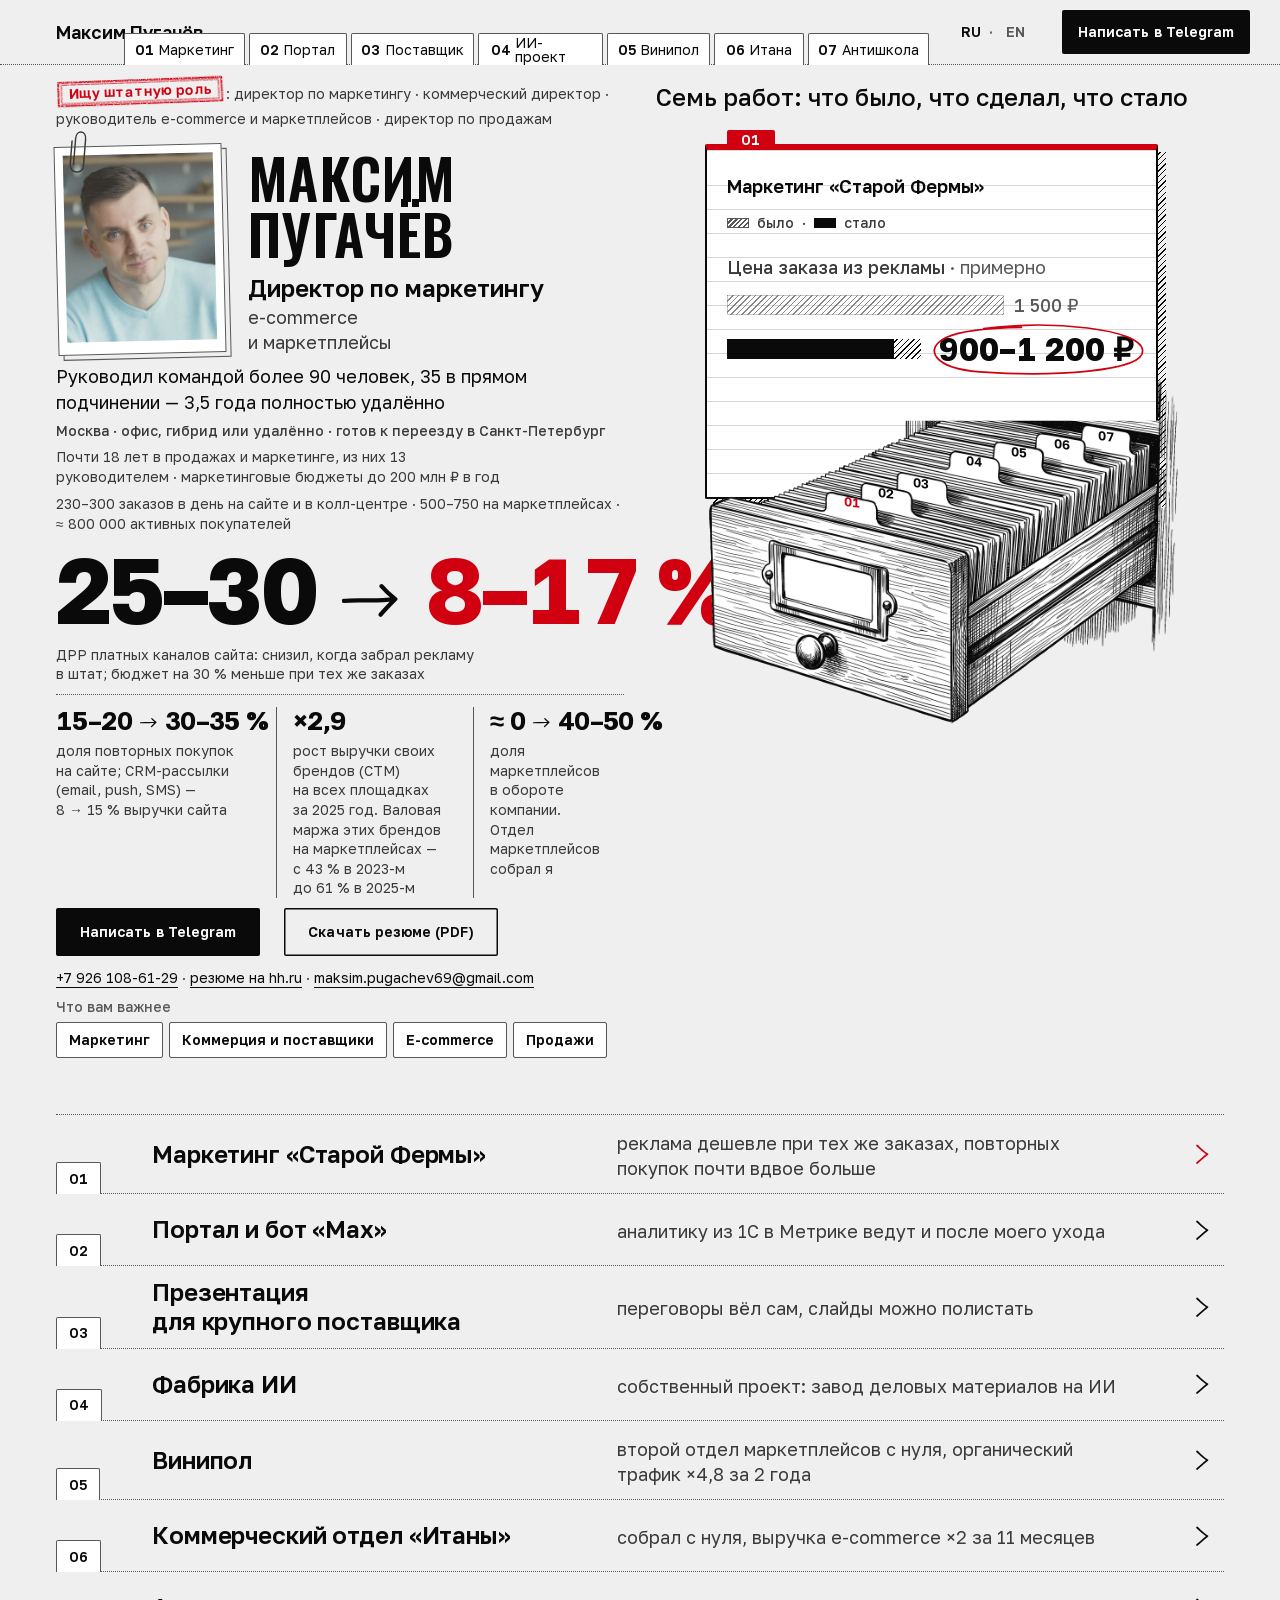
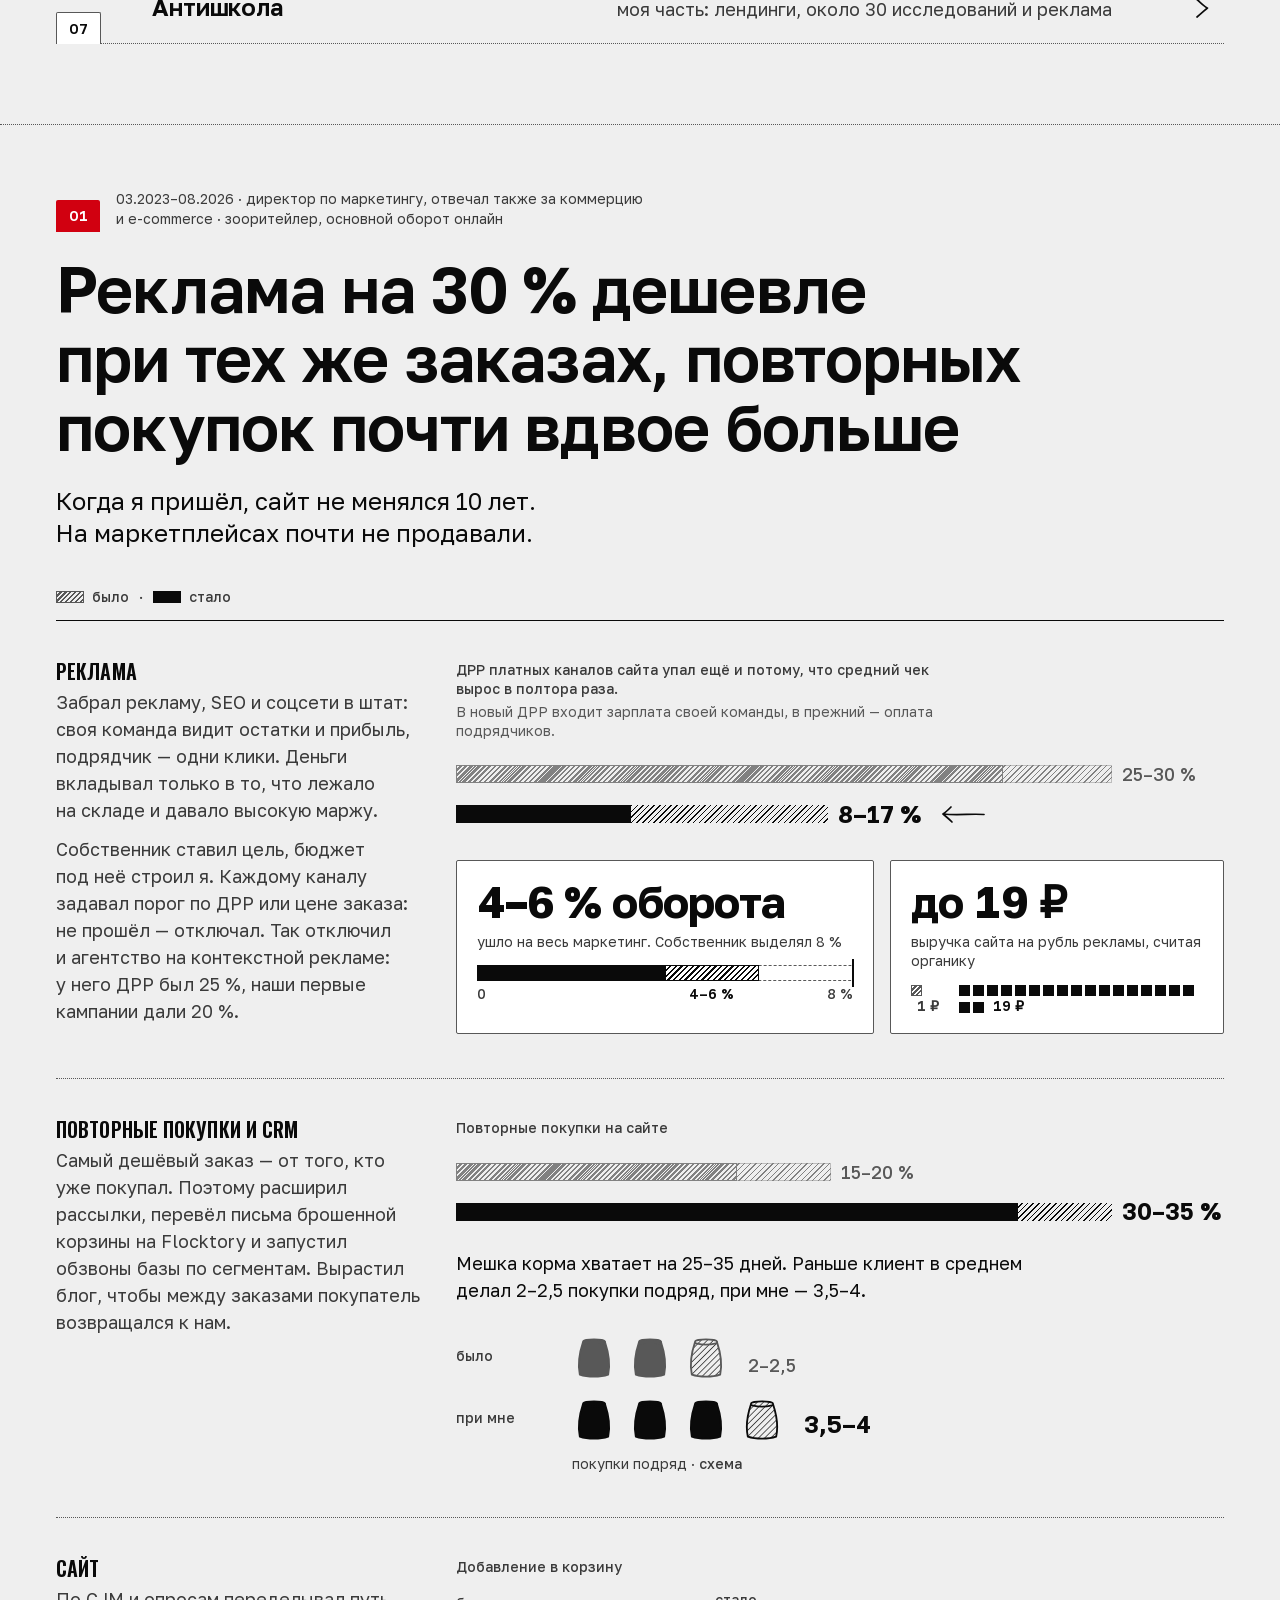
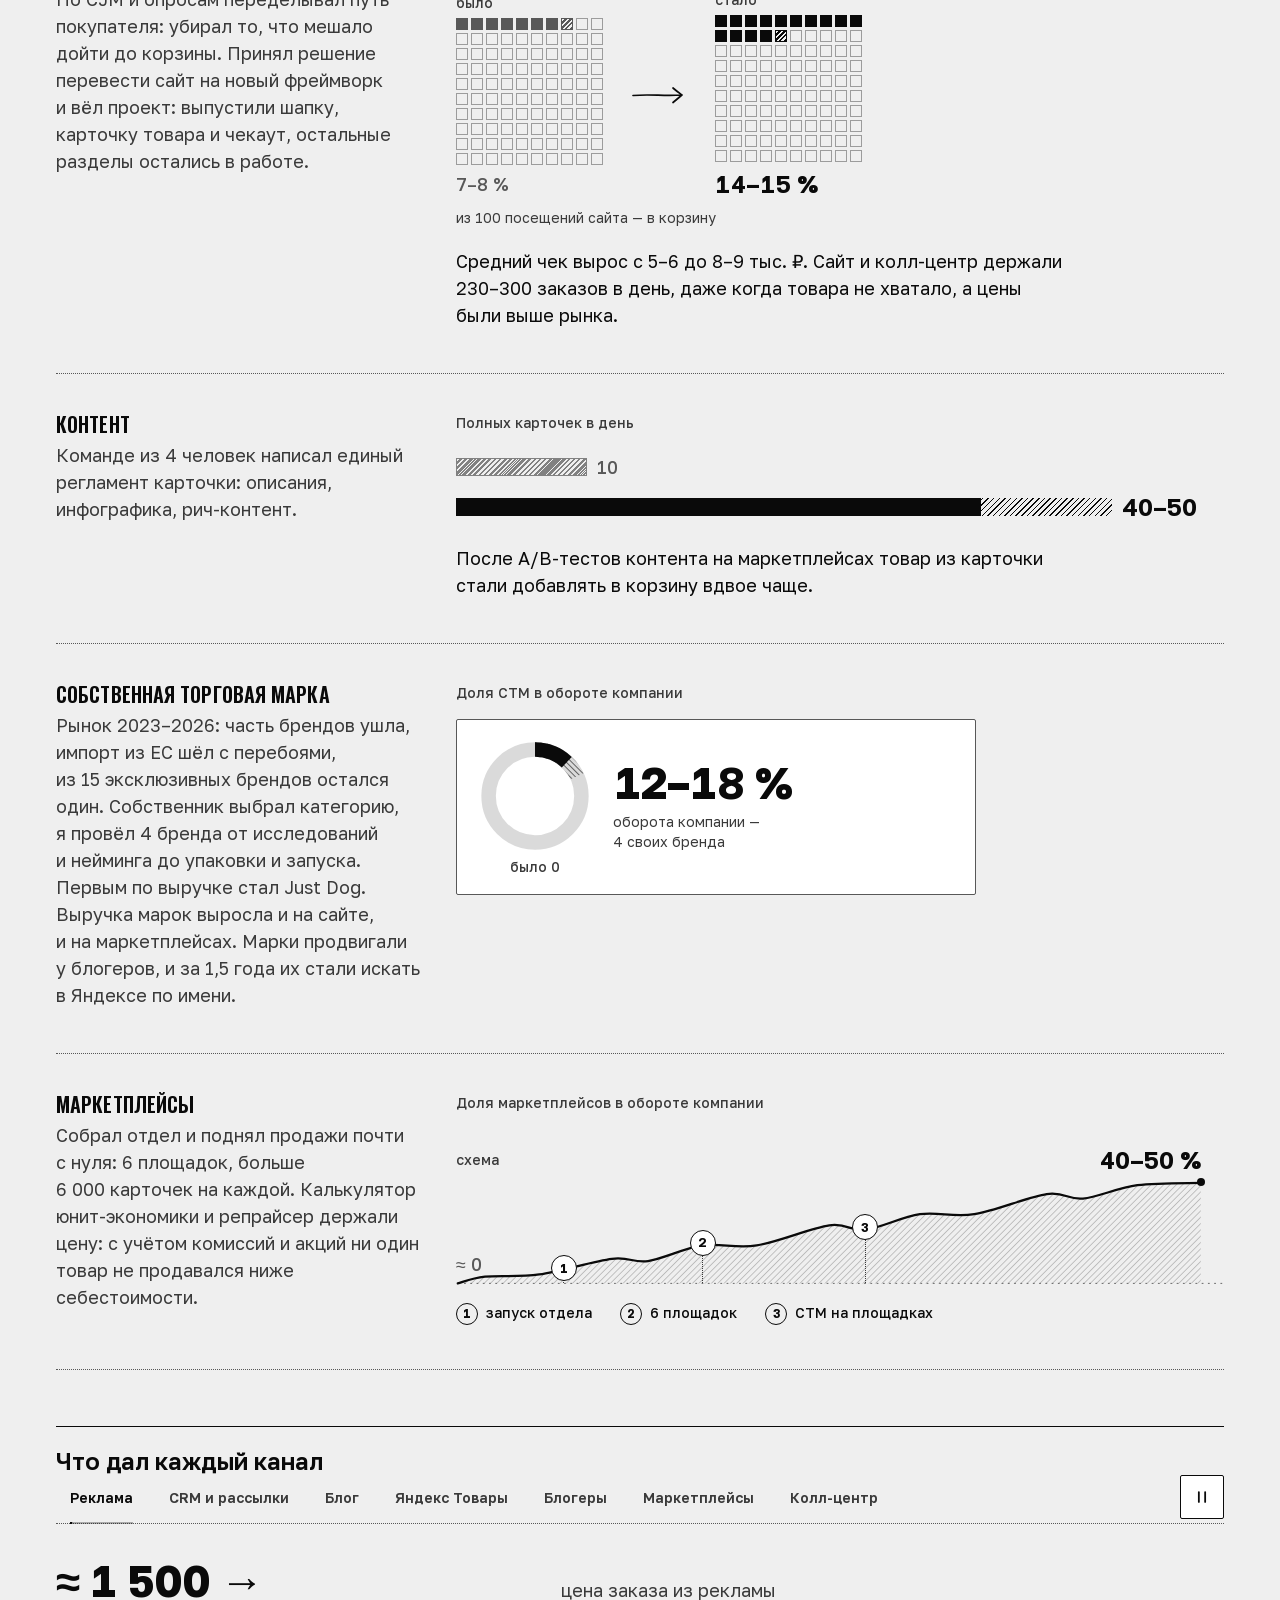
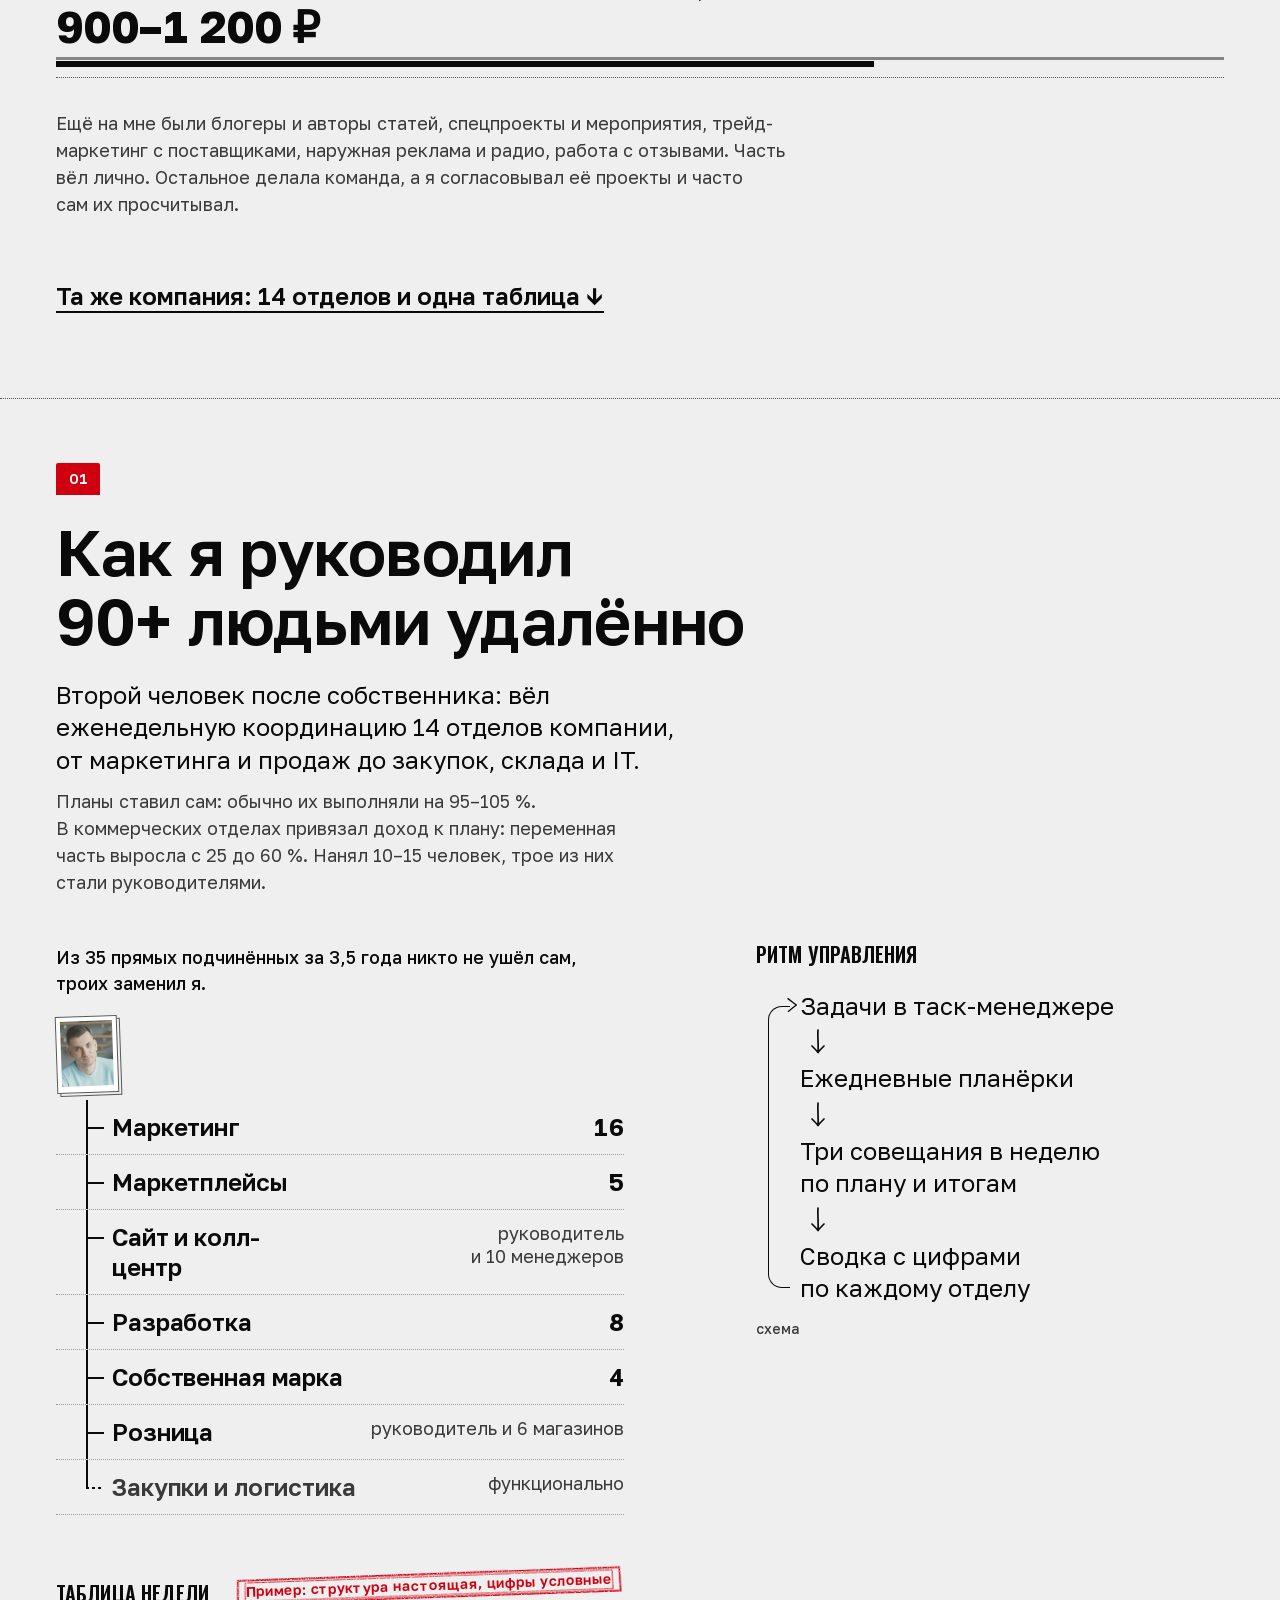
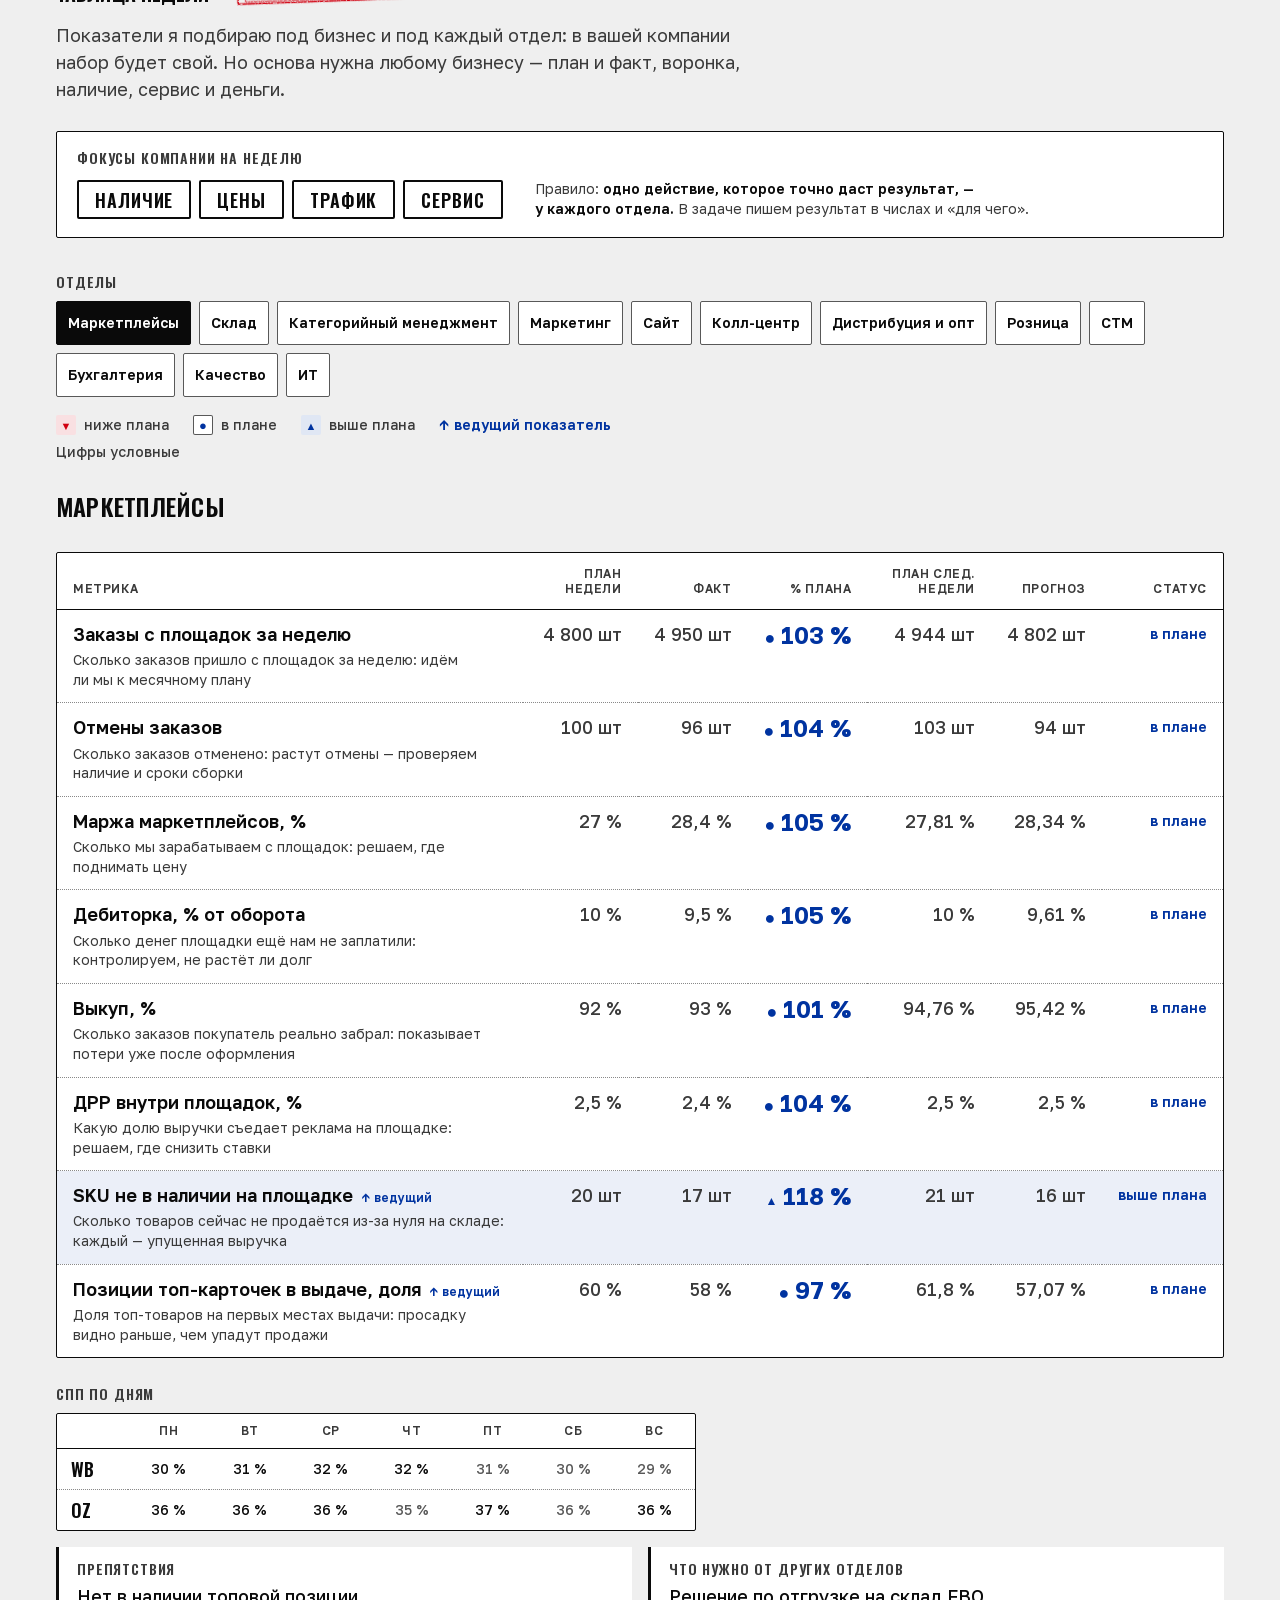
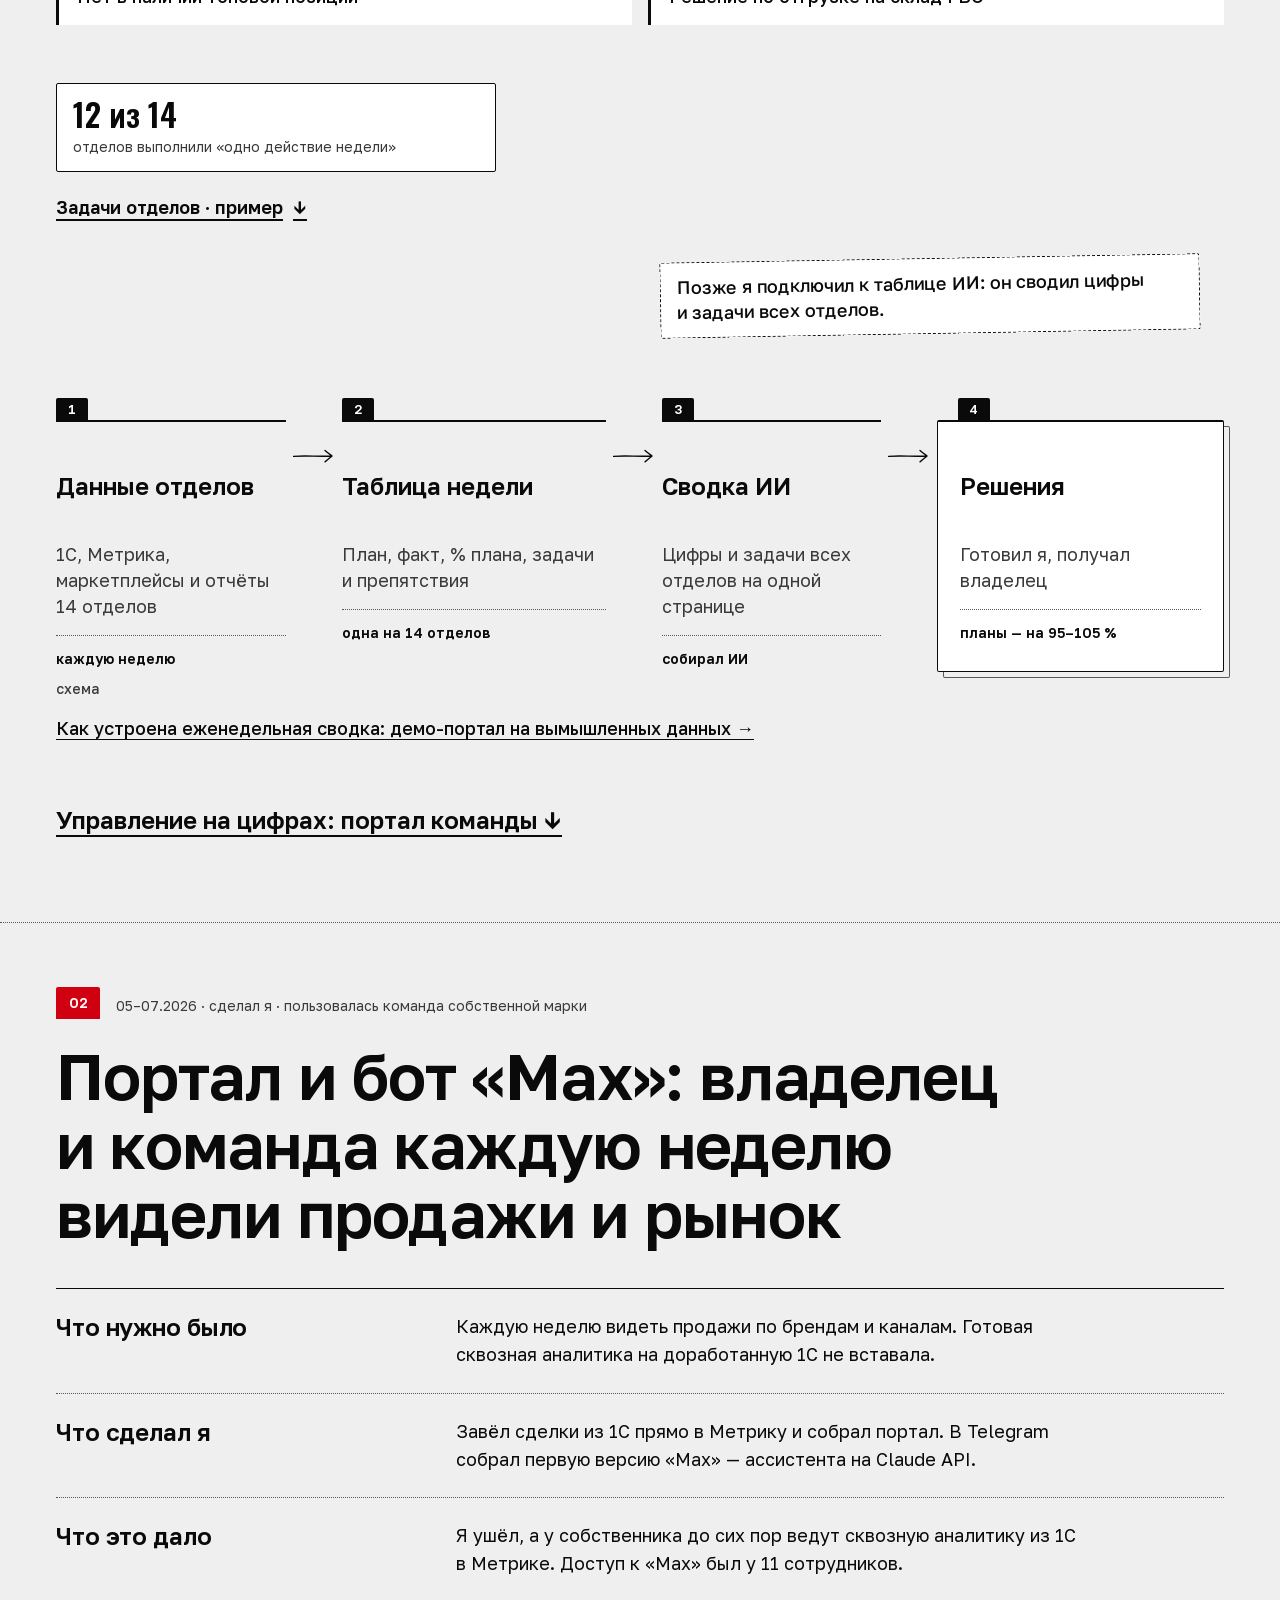
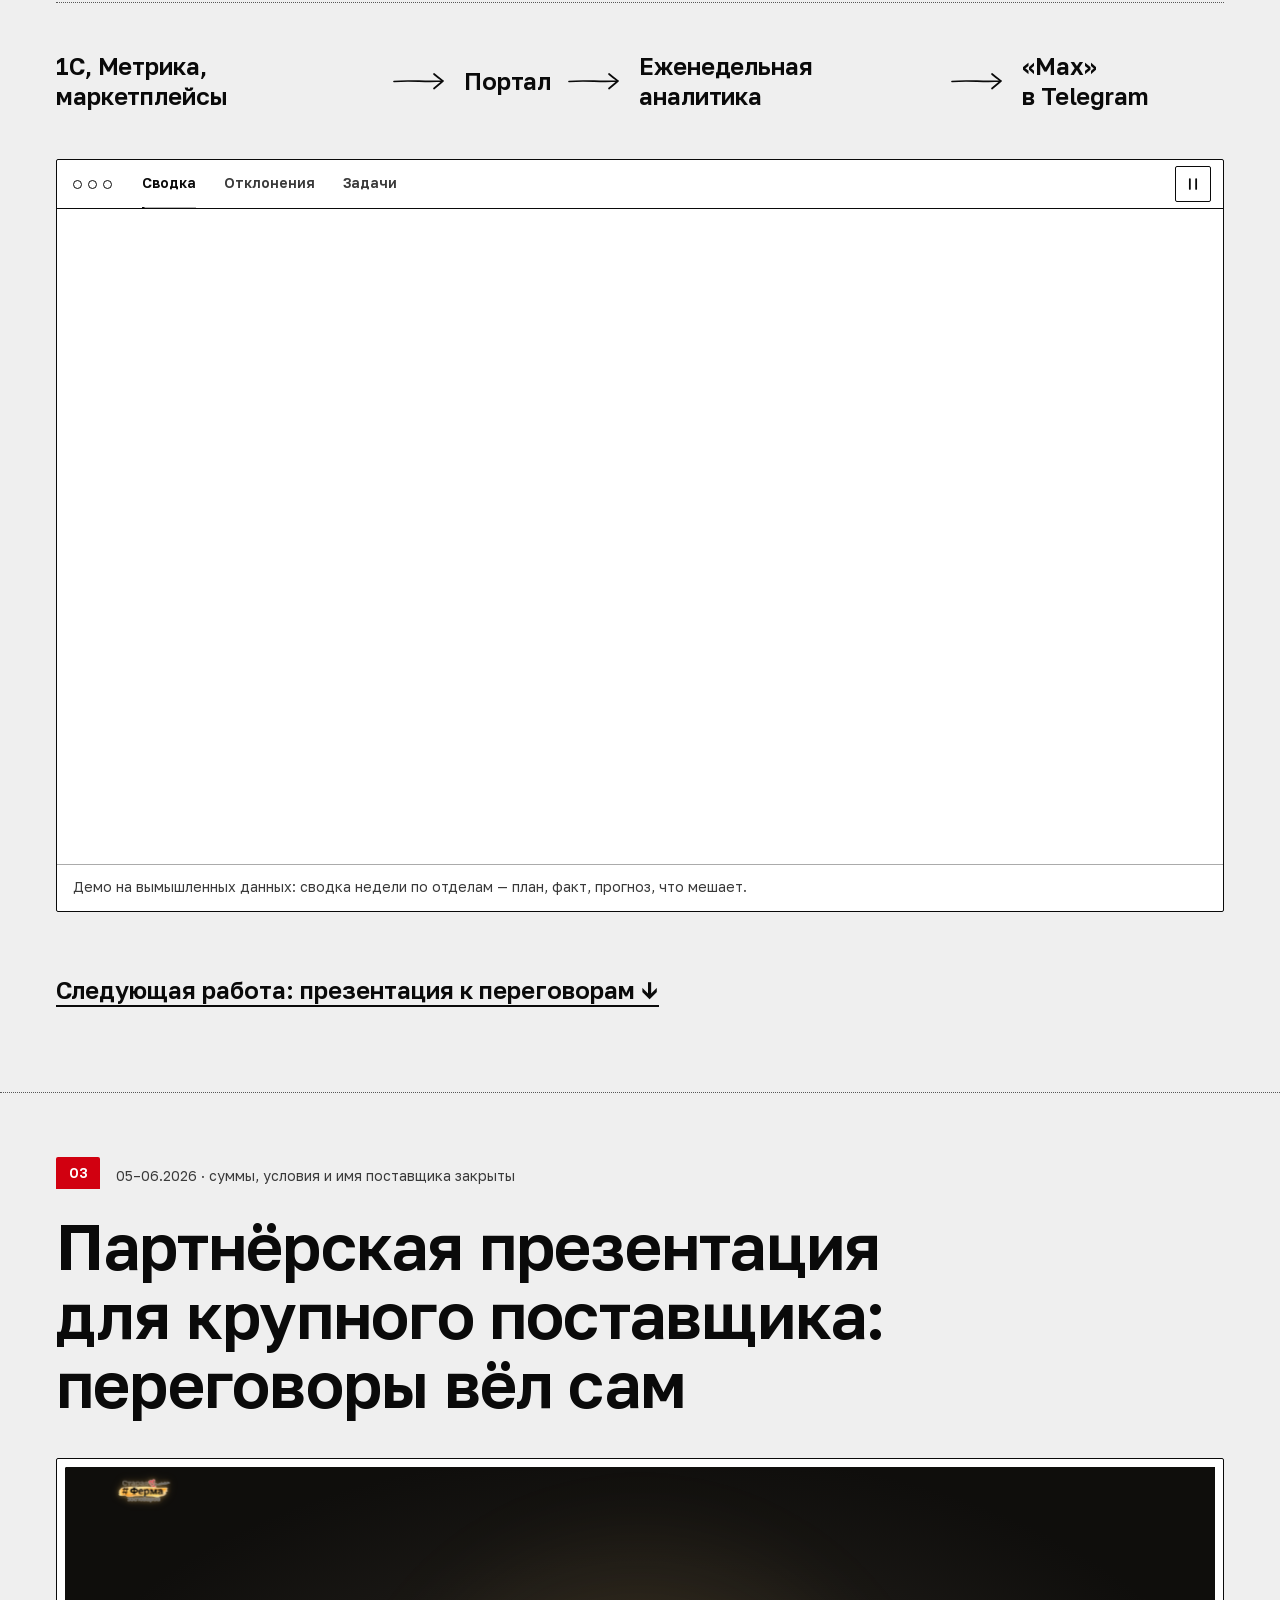
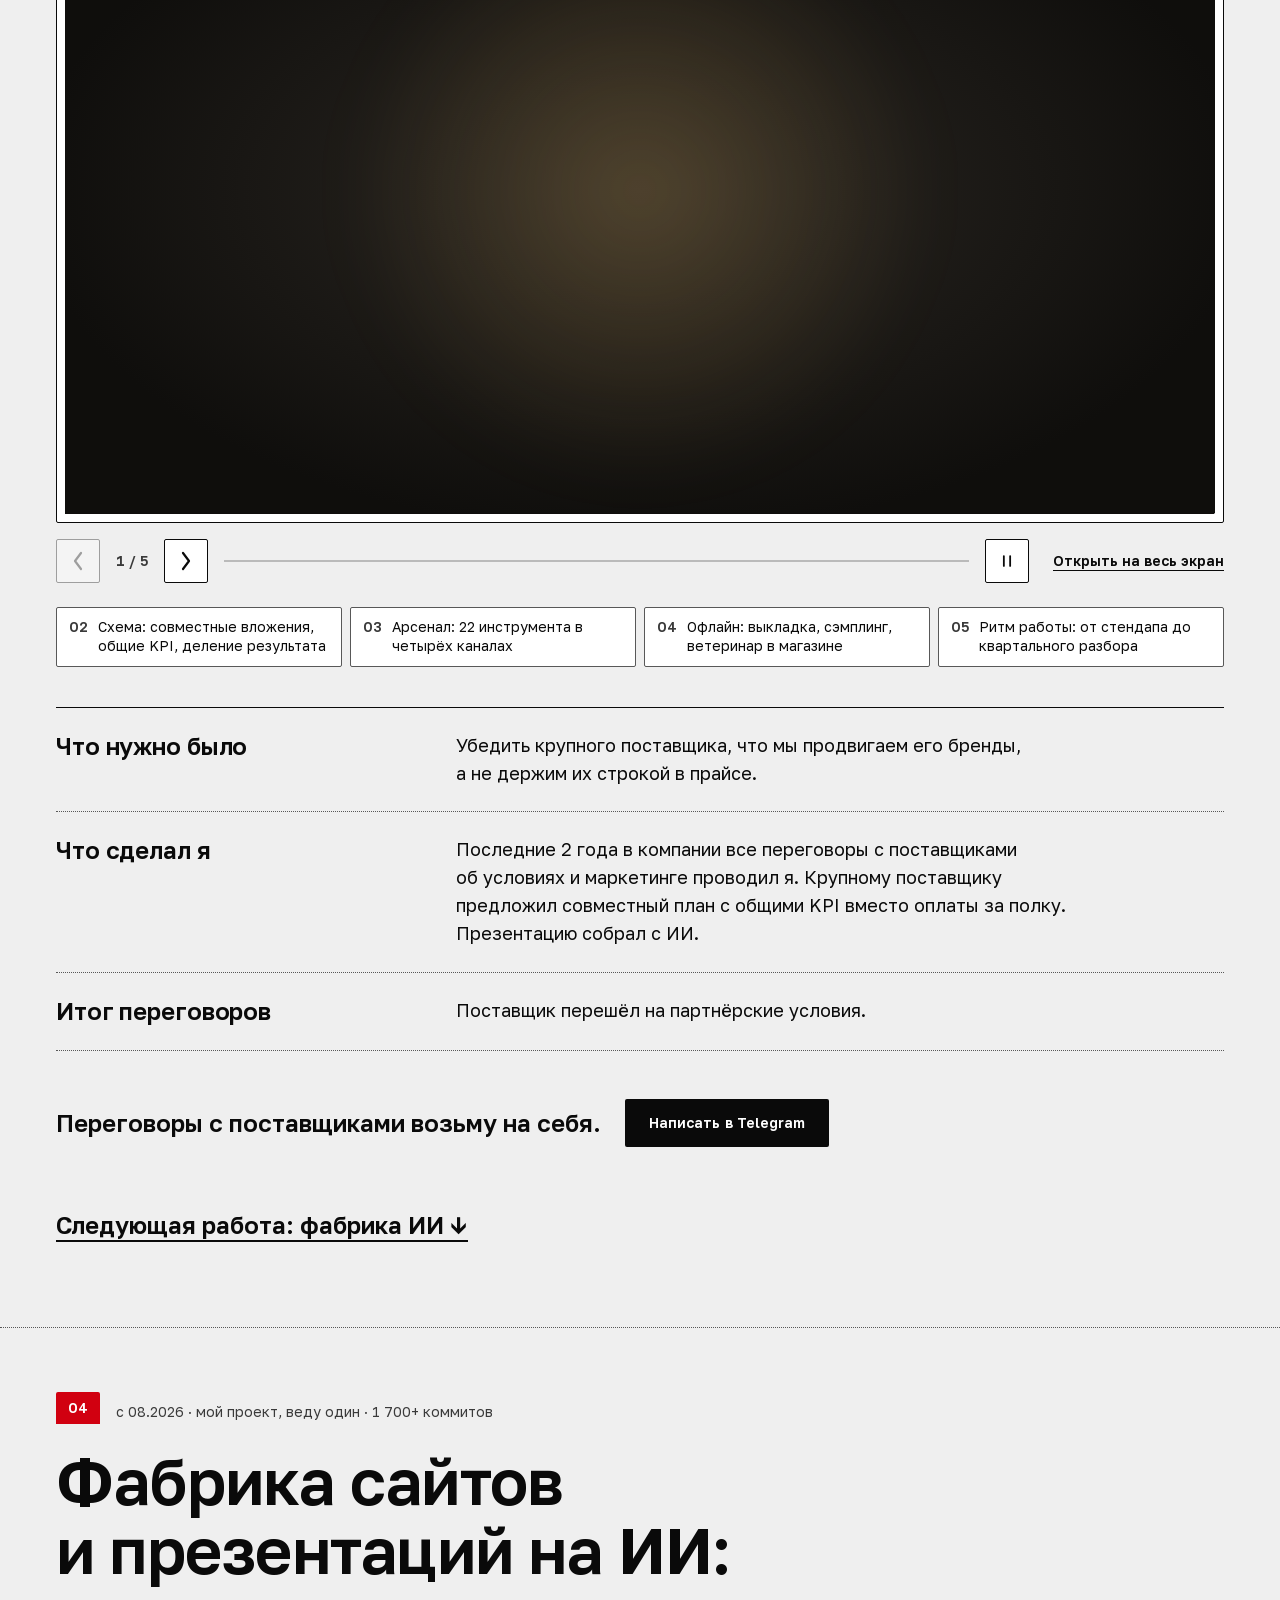
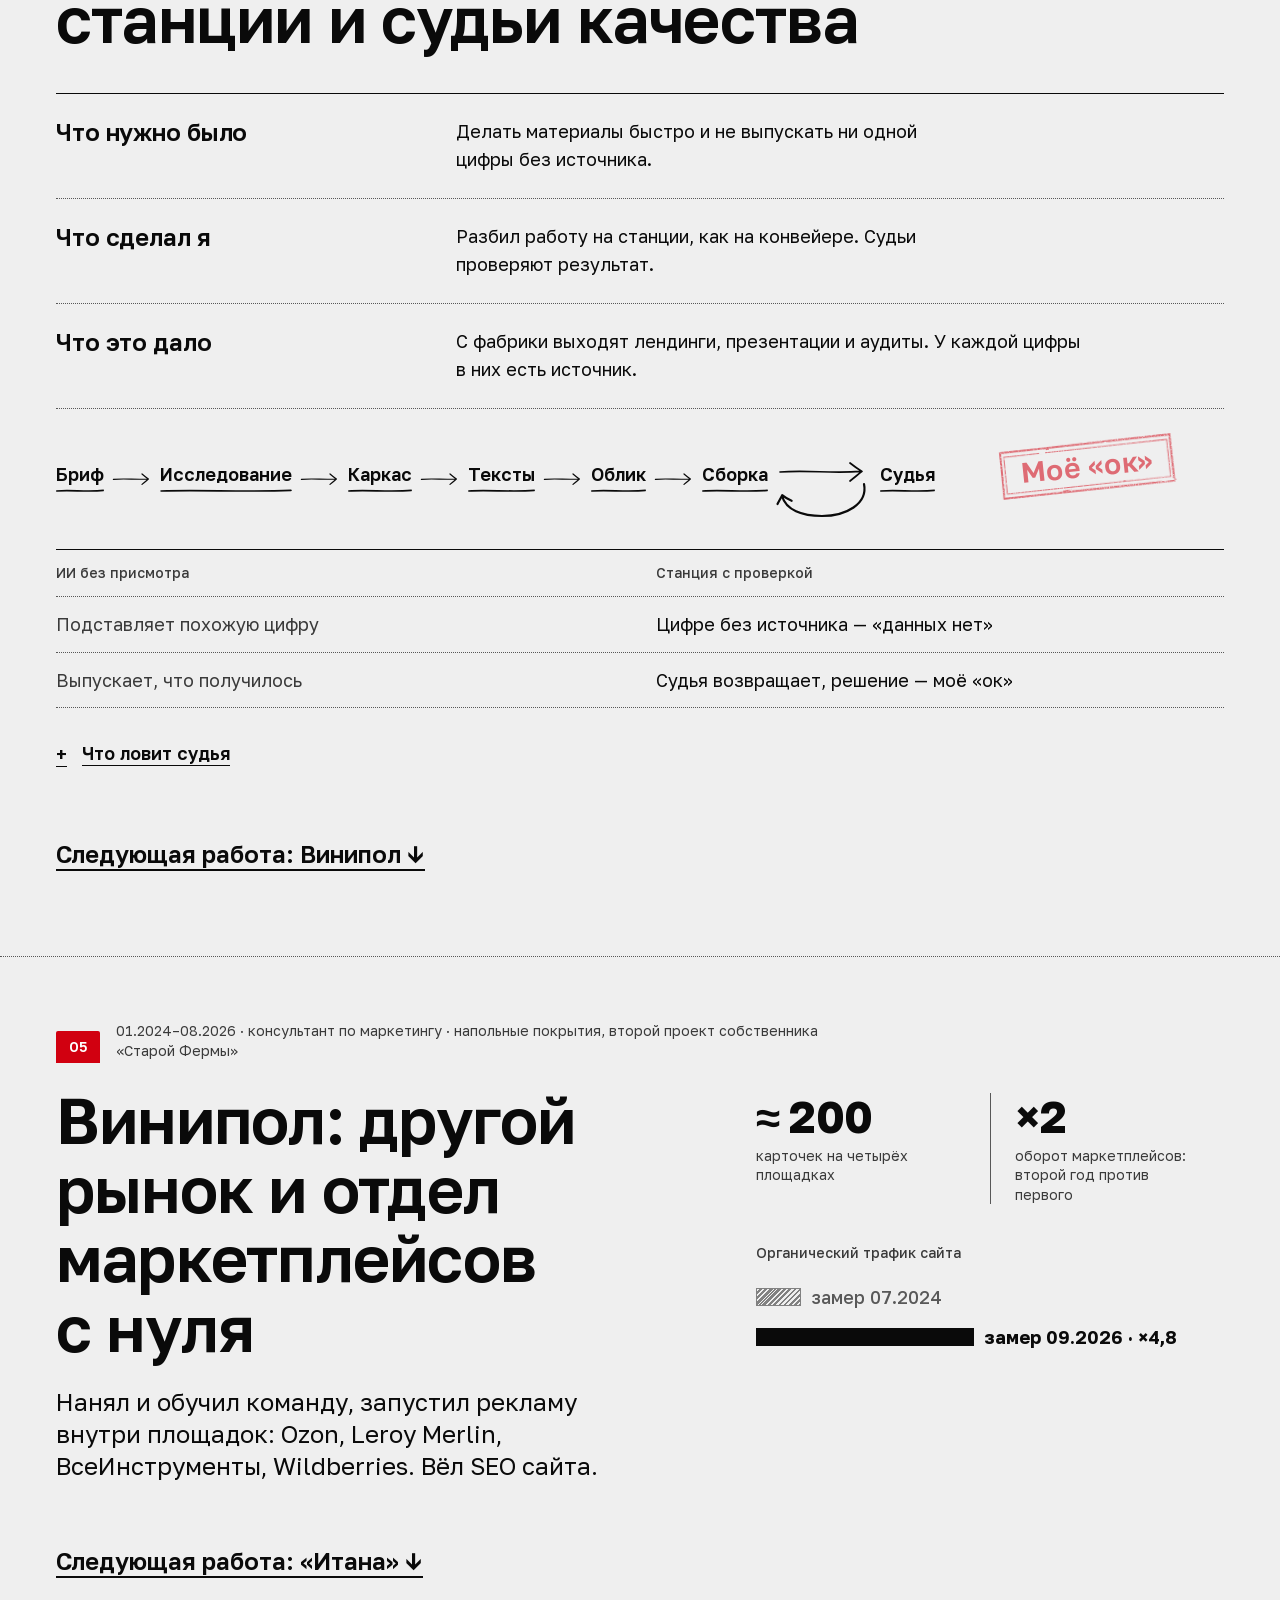
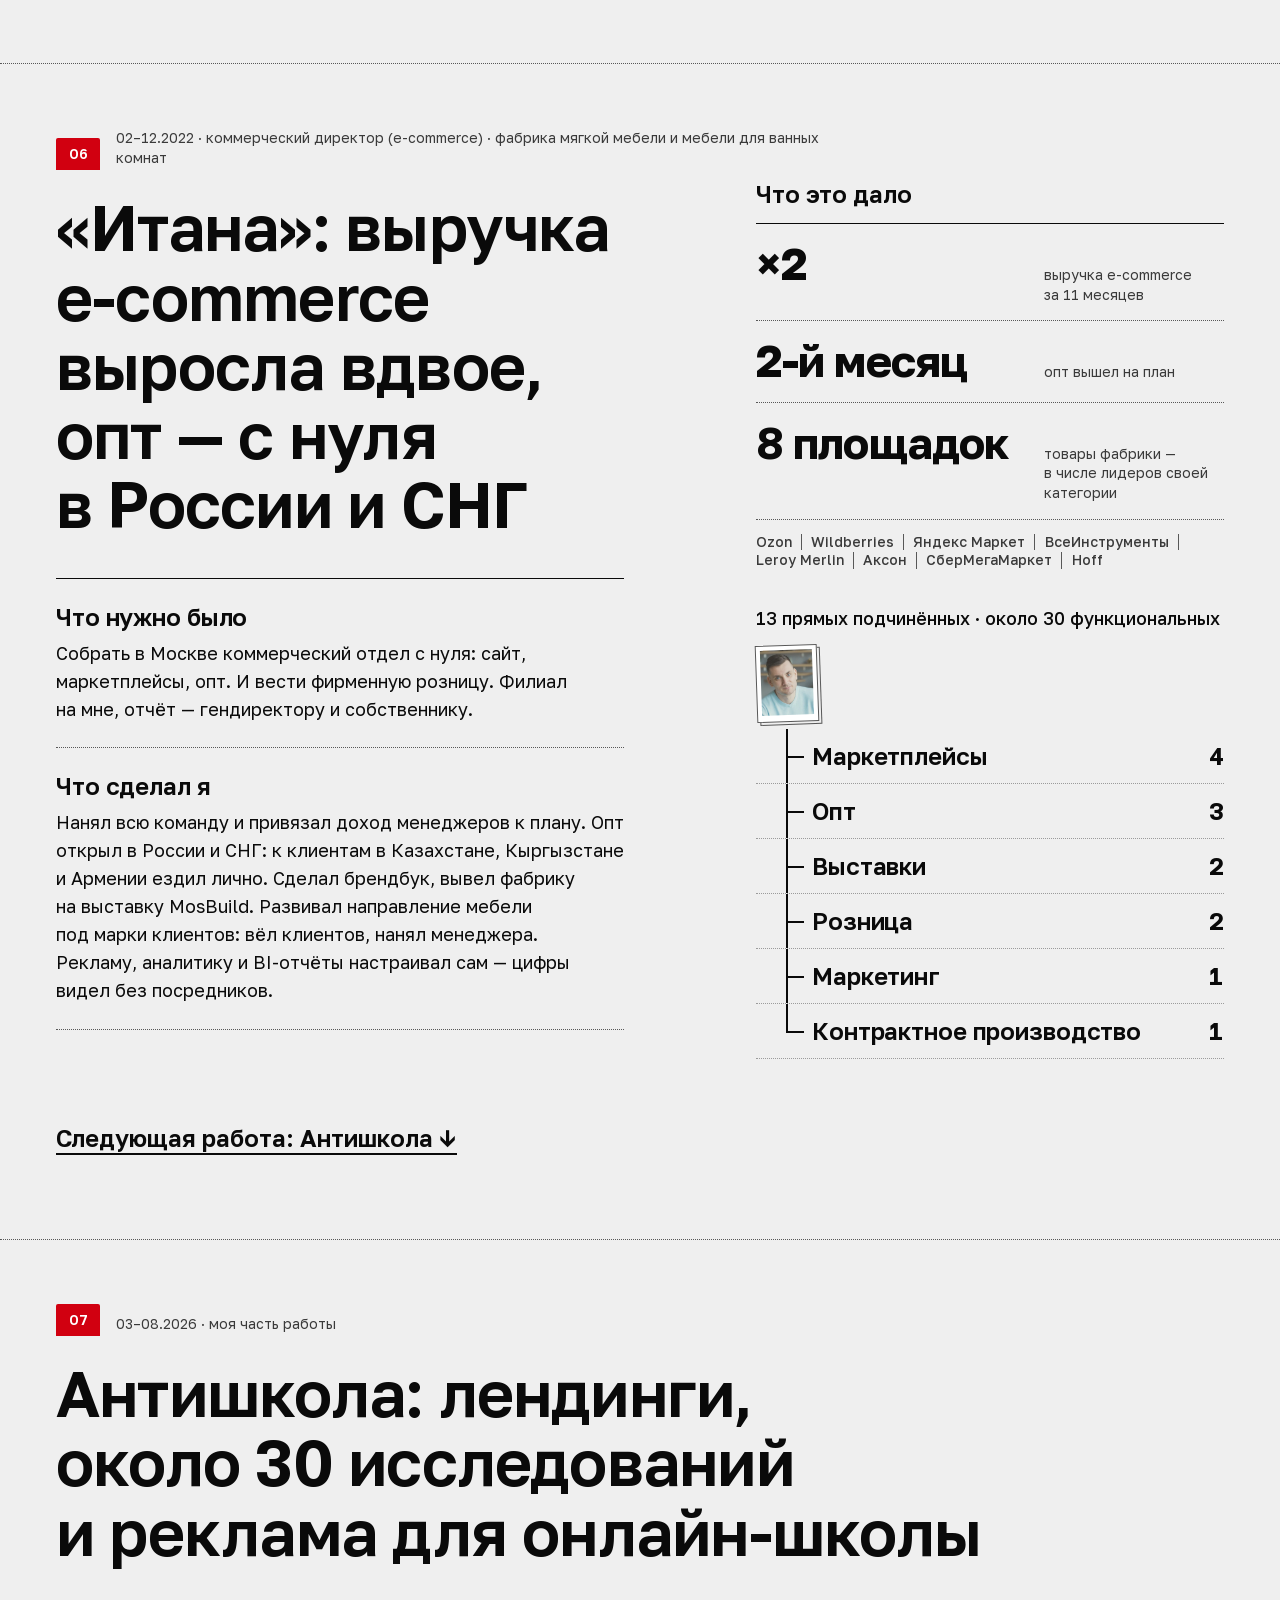
==== commit 0ac9aea5: "Queue 2: deck cut to 5 brand-free slides, brand media removed; portal shots replaced with demo Co-Au" ====
--- a/index.html
+++ b/index.html
@@ -45,11 +45,11 @@
 <main id="main">
 <div class="first">
 <section id="hero" class="hero" aria-labelledby="h1" data-move="hero"><p class="cat"><span class="stamp"><svg viewBox="0 0 200 40" preserveAspectRatio="none" aria-hidden="true" focusable="false"><path class="st-o" d="M2.4 3.2 L197.6 2.3 L197.9 37.4 L2.1 37.9 Z" vector-effect="non-scaling-stroke"/><path class="st-i" d="M6.2 6.6 L193.9 5.9 L194.1 34.1 L5.9 34.6 Z" vector-effect="non-scaling-stroke"/></svg><span class="st-t">Ищу штатную роль</span></span>: директор по маркетингу · коммерческий директор · руководитель <span class="nw">e-commerce</span> и маркетплейсов · директор по продажам</p><div class="id"><figure class="photo"><svg class="clip" viewBox="0 0 30 72" aria-hidden="true" focusable="false"><path d="M9 56 V17 C 9 3, 24 3, 24 17 V57 C 24 71, 4 70, 4 56 V21" fill="none" stroke="currentColor" stroke-width="2.2" stroke-linecap="round" stroke-linejoin="round"/></svg><picture><source type="image/webp" srcset="img/maksim-color-336.webp 1x, img/maksim-color-672.webp 2x"><img src="img/maksim-color-336.jpg" srcset="img/maksim-color-336.jpg 1x, img/maksim-color-672.jpg 2x" width="176" height="217" alt="Максим Пугачёв"></picture></figure><div class="id-t"><h1 id="h1">Максим Пугачёв</h1><p class="role"><span class="r1">Директор по маркетингу</span><span class="r2"><span class="nw">e-commerce</span> и маркетплейсы</span></p></div></div><div class="facts"><p class="team">Руководил командой более 90 человек, 35 в прямом подчинении — 3,5 года полностью удалённо</p><p class="place">Москва · офис, гибрид или удалённо · готов к переезду в Санкт-Петербург</p><p class="exp">Почти 18 лет в продажах и маркетинге, из них 13 руководителем · маркетинговые бюджеты до 200 млн ₽ в год</p><p class="scale">230–300 заказов в день на сайте и в колл-центре · 500–750 на маркетплейсах · ≈ 800 000 активных покупателей</p></div><dl class="figs" data-show="четыре цифры: было → стало"><div class="fig fig-0"><dt><span class="n"><span class="nw">25–30</span> <span class="arr">→</span> <span class="to"><span class="nw">8–17</span> %</span></span></dt><dd>ДРР платных каналов сайта: снизил, когда забрал рекламу в штат; бюджет на 30 % меньше при тех же заказах</dd></div><div class="fig fig-1"><dt><span class="n"><span class="nw">15–20</span> <span class="arr">→</span> <span class="nw">30–35</span> %</span></dt><dd>доля повторных покупок на сайте; CRM-рассылки (email, push, SMS) — <span class="nw">8 → 15 %</span> выручки сайта</dd></div><div class="fig fig-2"><dt><span class="n">×2,9</span></dt><dd>рост выручки своих брендов (СТМ) на всех площадках за 2025 год. Валовая маржа этих брендов на маркетплейсах — с <span class="nw">43 %</span> в <span class="nw">2023-м</span> до <span class="nw">61 %</span> в <span class="nw">2025-м</span></dd></div><div class="fig fig-3"><dt><span class="n"><span class="nw">≈ 0</span> <span class="arr">→</span> <span class="nw">40–50</span> %</span></dt><dd>доля маркетплейсов в обороте компании. Отдел маркетплейсов собрал я</dd></div></dl><p class="cta"><a class="btn" href="https://t.me/MaksimPugachev" data-goal="tg-click">Написать в Telegram</a><a class="btn btn-line" href="/cv/Pugachev-Maksim-CMO.pdf" download data-goal="cv-click">Скачать резюме (PDF)</a><span class="mail"><a href="tel:+79261086129" data-goal="tel-click">+7&nbsp;926&nbsp;108-61-29</a> · <a href="https://hh.ru/resume/935a6850ff03cd377a0039ed1f4a7847626864" data-goal="hh-click" rel="me">резюме на hh.ru</a> · <a href="mailto:maksim.pugachev69@gmail.com" data-goal="mail-click">maksim.pugachev69@gmail.com</a></span></p><nav class="roles" aria-label="Что вам важнее"><p class="roles-h">Что вам важнее</p><ul><li><a href="#ferma" data-goal="role-click" title="Реклама дешевле при тех же заказах: ДРР 25–30 → 8–17 %"><b>Маркетинг</b></a></li><li><a href="#case-supply" data-goal="role-click" title="Royal Canin +2 п.п., матрица 6 000 → 2 000 при тех же заказах"><b>Коммерция и поставщики</b></a></li><li><a href="#case-ecom" data-goal="role-click" title="P&L магазина, корзина 7–8 → 14–15 %"><b>E-commerce</b></a></li><li><a href="#case-sales" data-goal="role-click" title="Около 10 отделов продаж, колл-центр 15–20 → ~30 % заказов сайта"><b>Продажи</b></a></li></ul></nav></section>
-<section id="toc" class="toc" aria-labelledby="thesis" data-key-image data-move="toc"><p id="thesis" class="thesis">Семь работ: что было, что сделал, что стало</p><div class="stagewrap"><div class="stage" id="stage"><div class="cam" id="cam"><div class="pulls"><div class="card is-up is-open" id="card-1" data-card="1"><div class="sh"></div><div class="paper"><span class="ctab">01</span><div class="face"><a class="ct" href="#ferma" data-goal="toc-click">Маркетинг «Старой Фермы»</a><p class="key key-card"><span class="k k-was">было</span> · <span class="k k-now">стало</span></p></div><div class="bars bars-one"><div class="br"><p class="bl">Цена заказа из рекламы <span class="bl-q">· примерно</span></p><div class="trk trk-was"><i class="b b-was" style="--w:100%"></i><b class="v v-was" style="--w:100%"><span class="nw">1 500</span> ₽</b></div><div class="trk trk-now"><i class="b b-now" data-from="1.43" style="--w:70%"><i class="sd" style="width:85.71%"></i></i><b class="v v-now" style="--w:70%"><span class="circ-w"><span class="nw">900–1 200</span> ₽<svg class="circ" viewBox="0 0 190 44" preserveAspectRatio="none" aria-hidden="true" focusable="false"><path class="mk mk-ring" pathLength="1" vector-effect="non-scaling-stroke" d="M51.8 6 C 107.1 -1, 181.4 6, 183.1 23 C 184.8 40, 107.1 44, 48.4 40 C 10.4 37, 1.7 22, 20.7 13 C 41.5 4, 107.1 2, 169.3 10"/></svg></span></b></div></div></div></div></div><div class="card" id="card-2" data-card="2"><div class="sh"></div><div class="paper"><span class="ctab">02</span><div class="face"><a class="ct" href="#stm" data-goal="toc-click">Портал и бот «Max»</a></div><div class="proof"><picture><source type="image/webp" srcset="img/stm-sales-880.webp 880w, img/stm-sales-1760.webp 1760w" sizes="(min-width:1200px) 560px, 92vw"><img width="880" height="550" src="img/stm-sales-880.jpg" srcset="img/stm-sales-880.jpg 880w, img/stm-sales-1760.jpg 1760w" sizes="(min-width:1200px) 560px, 92vw" alt="Продажи по брендам, каналам и неделям." loading="lazy" decoding="async"></picture></div></div></div><div class="card" id="card-3" data-card="3"><div class="sh"></div><div class="paper"><span class="ctab">03</span><div class="face"><a class="ct" href="#deck" data-goal="toc-click">Презентация для крупного поставщика</a></div><div class="proof"><picture><source type="image/webp" srcset="img/deck-4-880.webp 880w, img/deck-4-1760.webp 1760w" sizes="(min-width:1200px) 560px, 92vw"><img width="880" height="471" src="img/deck-4-880.jpg" srcset="img/deck-4-880.jpg 880w, img/deck-4-1760.jpg 1760w" sizes="(min-width:1200px) 560px, 92vw" alt="Слайд партнёрской презентации" loading="lazy" decoding="async"></picture></div></div></div><div class="card" id="card-4" data-card="4"><div class="sh"></div><div class="paper"><span class="ctab">04</span><div class="face"><a class="ct" href="#factory" data-goal="toc-click">Фабрика ИИ</a></div><div class="proof"><picture><source type="image/webp" srcset="img/demo-880.webp 880w, img/demo-1400.webp 1400w" sizes="(min-width:1200px) 560px, 92vw"><img width="880" height="550" src="img/demo-880.jpg" srcset="img/demo-880.jpg 880w, img/demo-1400.jpg 1400w" sizes="(min-width:1200px) 560px, 92vw" alt="Демо-портал: данные вымышленные, структура и метод — мои" loading="lazy" decoding="async"></picture></div></div></div><div class="card" id="card-5" data-card="5"><div class="sh"></div><div class="paper"><span class="ctab">05</span><div class="face"><a class="ct" href="#floor" data-goal="toc-click">Винипол</a></div><div class="proof proof-big"><p class="big" aria-label="×4,8"><span>×4,8</span></p><p class="bigb">органический трафик сайта за 2 года</p></div></div></div><div class="card" id="card-6" data-card="6"><div class="sh"></div><div class="paper"><span class="ctab">06</span><div class="face"><a class="ct" href="#itana" data-goal="toc-click">Коммерческий отдел «Итаны»</a></div><div class="proof proof-big proof-3"><p class="big" aria-label="×2"><span>×2</span></p><p class="bigb">выручка <span class="nw"><span class="nw">e-commerce</span></span> за 11 месяцев</p><dl class="p3"><div><dt>13</dt><dd>человек в команде, всех нанял я</dd></div><div><dt>опт</dt><dd>с нуля: Россия и СНГ</dd></div></dl></div></div></div><div class="card" id="card-7" data-card="7"><div class="sh"></div><div class="paper"><span class="ctab">07</span><div class="face"><a class="ct" href="#antishkola" data-goal="toc-click">Антишкола</a></div><div class="proof"><picture><source type="image/webp" srcset="img/anti-professiya-660.webp 660w, img/anti-professiya-1320.webp 1320w" sizes="(min-width:1200px) 560px, 92vw"><img width="660" height="318" src="img/anti-professiya-660.jpg" srcset="img/anti-professiya-660.jpg 660w, img/anti-professiya-1320.jpg 1320w" sizes="(min-width:1200px) 560px, 92vw" alt="Страница „Английский для профессий“ онлайн-школы Антишкола" loading="lazy" decoding="async"></picture></div></div></div></div><div class="draw"><div class="drawin"><div class="artimg" id="artimg"><picture><source media="(prefers-color-scheme: dark)" type="image/webp" srcset="img/drawing/kartoteka7-full-dark-1296.webp"><source type="image/webp" srcset="img/drawing/kartoteka7-full-1296.webp"><img src="img/drawing/kartoteka7-full.png" width="2400" height="1792" alt="Картотека работ: семь карточек в ящике" decoding="async"></picture></div><div class="artfront" id="artfront"><picture><source media="(prefers-color-scheme: dark)" type="image/webp" srcset="img/drawing/kartoteka7-full-dark-1296.webp"><source type="image/webp" srcset="img/drawing/kartoteka7-full-1296.webp"><img src="img/drawing/kartoteka7-full.png" width="2400" height="1792" alt="" decoding="async"></picture></div><div class="dtabs"><button class="dtab" type="button" data-k="0" aria-expanded="true" aria-controls="card-1" aria-label="01 · Маркетинг «Старой Фермы»" title="Маркетинг «Старой Фермы»" style="left:30.0%;top:38.4%;width:8.7%;height:4.3%"><span>01</span></button><button class="dtab" type="button" data-k="1" aria-expanded="false" aria-controls="card-2" aria-label="02 · Портал и бот «Max»" title="Портал и бот «Max»" style="left:36.0%;top:36.4%;width:8.7%;height:4.3%"><span>02</span></button><button class="dtab" type="button" data-k="2" aria-expanded="false" aria-controls="card-3" aria-label="03 · Презентация для крупного поставщика" title="Презентация для крупного поставщика" style="left:42.3%;top:33.8%;width:8.7%;height:4.3%"><span>03</span></button><button class="dtab" type="button" data-k="3" aria-expanded="false" aria-controls="card-4" aria-label="04 · Фабрика ИИ" title="Фабрика ИИ" style="left:51.7%;top:28.7%;width:8.7%;height:4.3%"><span>04</span></button><button class="dtab" type="button" data-k="4" aria-expanded="false" aria-controls="card-5" aria-label="05 · Винипол" title="Винипол" style="left:59.8%;top:26.4%;width:8.7%;height:4.3%"><span>05</span></button><button class="dtab" type="button" data-k="5" aria-expanded="false" aria-controls="card-6" aria-label="06 · Коммерческий отдел «Итаны»" title="Коммерческий отдел «Итаны»" style="left:67.4%;top:24.5%;width:8.7%;height:4.3%"><span>06</span></button><button class="dtab" type="button" data-k="6" aria-expanded="false" aria-controls="card-7" aria-label="07 · Антишкола" title="Антишкола" style="left:75.3%;top:22.6%;width:8.7%;height:4.3%"><span>07</span></button></div></div></div><svg class="nib" id="nib" viewBox="0 0 26 26" aria-hidden="true" focusable="false"><path d="M3 24 L9 14 L21 2 L24 5 L12 17 Z M3 24 L7 23 L9 14" fill="currentColor" stroke="currentColor" stroke-width="1.2" stroke-linejoin="round"/></svg></div></div></div></section>
+<section id="toc" class="toc" aria-labelledby="thesis" data-key-image data-move="toc"><p id="thesis" class="thesis">Семь работ: что было, что сделал, что стало</p><div class="stagewrap"><div class="stage" id="stage"><div class="cam" id="cam"><div class="pulls"><div class="card is-up is-open" id="card-1" data-card="1"><div class="sh"></div><div class="paper"><span class="ctab">01</span><div class="face"><a class="ct" href="#ferma" data-goal="toc-click">Маркетинг «Старой Фермы»</a><p class="key key-card"><span class="k k-was">было</span> · <span class="k k-now">стало</span></p></div><div class="bars bars-one"><div class="br"><p class="bl">Цена заказа из рекламы <span class="bl-q">· примерно</span></p><div class="trk trk-was"><i class="b b-was" style="--w:100%"></i><b class="v v-was" style="--w:100%"><span class="nw">1 500</span> ₽</b></div><div class="trk trk-now"><i class="b b-now" data-from="1.43" style="--w:70%"><i class="sd" style="width:85.71%"></i></i><b class="v v-now" style="--w:70%"><span class="circ-w"><span class="nw">900–1 200</span> ₽<svg class="circ" viewBox="0 0 190 44" preserveAspectRatio="none" aria-hidden="true" focusable="false"><path class="mk mk-ring" pathLength="1" vector-effect="non-scaling-stroke" d="M51.8 6 C 107.1 -1, 181.4 6, 183.1 23 C 184.8 40, 107.1 44, 48.4 40 C 10.4 37, 1.7 22, 20.7 13 C 41.5 4, 107.1 2, 169.3 10"/></svg></span></b></div></div></div></div></div><div class="card" id="card-2" data-card="2"><div class="sh"></div><div class="paper"><span class="ctab">02</span><div class="face"><a class="ct" href="#stm" data-goal="toc-click">Портал и бот «Max»</a></div><div class="proof"><picture><source type="image/webp" srcset="img/stm-sales-880.webp 880w, img/stm-sales-1760.webp 1760w" sizes="(min-width:1200px) 560px, 92vw"><img width="880" height="550" src="img/stm-sales-880.jpg" srcset="img/stm-sales-880.jpg 880w, img/stm-sales-1760.jpg 1760w" sizes="(min-width:1200px) 560px, 92vw" alt="Демо на вымышленных данных: сводка недели по отделам — план, факт, прогноз, что мешает." loading="lazy" decoding="async"></picture></div></div></div><div class="card" id="card-3" data-card="3"><div class="sh"></div><div class="paper"><span class="ctab">03</span><div class="face"><a class="ct" href="#deck" data-goal="toc-click">Презентация для крупного поставщика</a></div><div class="proof"><picture><source type="image/webp" srcset="img/deck-4-880.webp 880w, img/deck-4-1760.webp 1760w" sizes="(min-width:1200px) 560px, 92vw"><img width="880" height="471" src="img/deck-4-880.jpg" srcset="img/deck-4-880.jpg 880w, img/deck-4-1760.jpg 1760w" sizes="(min-width:1200px) 560px, 92vw" alt="Слайд партнёрской презентации" loading="lazy" decoding="async"></picture></div></div></div><div class="card" id="card-4" data-card="4"><div class="sh"></div><div class="paper"><span class="ctab">04</span><div class="face"><a class="ct" href="#factory" data-goal="toc-click">Фабрика ИИ</a></div><div class="proof"><picture><source type="image/webp" srcset="img/demo-880.webp 880w, img/demo-1400.webp 1400w" sizes="(min-width:1200px) 560px, 92vw"><img width="880" height="550" src="img/demo-880.jpg" srcset="img/demo-880.jpg 880w, img/demo-1400.jpg 1400w" sizes="(min-width:1200px) 560px, 92vw" alt="Демо-портал: данные вымышленные, структура и метод — мои" loading="lazy" decoding="async"></picture></div></div></div><div class="card" id="card-5" data-card="5"><div class="sh"></div><div class="paper"><span class="ctab">05</span><div class="face"><a class="ct" href="#floor" data-goal="toc-click">Винипол</a></div><div class="proof proof-big"><p class="big" aria-label="×4,8"><span>×4,8</span></p><p class="bigb">органический трафик сайта за 2 года</p></div></div></div><div class="card" id="card-6" data-card="6"><div class="sh"></div><div class="paper"><span class="ctab">06</span><div class="face"><a class="ct" href="#itana" data-goal="toc-click">Коммерческий отдел «Итаны»</a></div><div class="proof proof-big proof-3"><p class="big" aria-label="×2"><span>×2</span></p><p class="bigb">выручка <span class="nw"><span class="nw">e-commerce</span></span> за 11 месяцев</p><dl class="p3"><div><dt>13</dt><dd>человек в команде, всех нанял я</dd></div><div><dt>опт</dt><dd>с нуля: Россия и СНГ</dd></div></dl></div></div></div><div class="card" id="card-7" data-card="7"><div class="sh"></div><div class="paper"><span class="ctab">07</span><div class="face"><a class="ct" href="#antishkola" data-goal="toc-click">Антишкола</a></div><div class="proof"><picture><source type="image/webp" srcset="img/anti-professiya-660.webp 660w, img/anti-professiya-1320.webp 1320w" sizes="(min-width:1200px) 560px, 92vw"><img width="660" height="318" src="img/anti-professiya-660.jpg" srcset="img/anti-professiya-660.jpg 660w, img/anti-professiya-1320.jpg 1320w" sizes="(min-width:1200px) 560px, 92vw" alt="Страница „Английский для профессий“ онлайн-школы Антишкола" loading="lazy" decoding="async"></picture></div></div></div></div><div class="draw"><div class="drawin"><div class="artimg" id="artimg"><picture><source media="(prefers-color-scheme: dark)" type="image/webp" srcset="img/drawing/kartoteka7-full-dark-1296.webp"><source type="image/webp" srcset="img/drawing/kartoteka7-full-1296.webp"><img src="img/drawing/kartoteka7-full.png" width="2400" height="1792" alt="Картотека работ: семь карточек в ящике" decoding="async"></picture></div><div class="artfront" id="artfront"><picture><source media="(prefers-color-scheme: dark)" type="image/webp" srcset="img/drawing/kartoteka7-full-dark-1296.webp"><source type="image/webp" srcset="img/drawing/kartoteka7-full-1296.webp"><img src="img/drawing/kartoteka7-full.png" width="2400" height="1792" alt="" decoding="async"></picture></div><div class="dtabs"><button class="dtab" type="button" data-k="0" aria-expanded="true" aria-controls="card-1" aria-label="01 · Маркетинг «Старой Фермы»" title="Маркетинг «Старой Фермы»" style="left:30.0%;top:38.4%;width:8.7%;height:4.3%"><span>01</span></button><button class="dtab" type="button" data-k="1" aria-expanded="false" aria-controls="card-2" aria-label="02 · Портал и бот «Max»" title="Портал и бот «Max»" style="left:36.0%;top:36.4%;width:8.7%;height:4.3%"><span>02</span></button><button class="dtab" type="button" data-k="2" aria-expanded="false" aria-controls="card-3" aria-label="03 · Презентация для крупного поставщика" title="Презентация для крупного поставщика" style="left:42.3%;top:33.8%;width:8.7%;height:4.3%"><span>03</span></button><button class="dtab" type="button" data-k="3" aria-expanded="false" aria-controls="card-4" aria-label="04 · Фабрика ИИ" title="Фабрика ИИ" style="left:51.7%;top:28.7%;width:8.7%;height:4.3%"><span>04</span></button><button class="dtab" type="button" data-k="4" aria-expanded="false" aria-controls="card-5" aria-label="05 · Винипол" title="Винипол" style="left:59.8%;top:26.4%;width:8.7%;height:4.3%"><span>05</span></button><button class="dtab" type="button" data-k="5" aria-expanded="false" aria-controls="card-6" aria-label="06 · Коммерческий отдел «Итаны»" title="Коммерческий отдел «Итаны»" style="left:67.4%;top:24.5%;width:8.7%;height:4.3%"><span>06</span></button><button class="dtab" type="button" data-k="6" aria-expanded="false" aria-controls="card-7" aria-label="07 · Антишкола" title="Антишкола" style="left:75.3%;top:22.6%;width:8.7%;height:4.3%"><span>07</span></button></div></div></div><svg class="nib" id="nib" viewBox="0 0 26 26" aria-hidden="true" focusable="false"><path d="M3 24 L9 14 L21 2 L24 5 L12 17 Z M3 24 L7 23 L9 14" fill="currentColor" stroke="currentColor" stroke-width="1.2" stroke-linejoin="round"/></svg></div></div></div></section>
 </div>
 <nav id="list" class="list" aria-label="Список работ"><ol><li class="row"><span class="rnum">01</span><a class="rt" href="#ferma" data-goal="toc-click">Маркетинг «Старой Фермы»</a><span class="rr">реклама дешевле при тех же заказах, повторных покупок почти вдвое больше</span><button class="rx" type="button" data-k="0" aria-expanded="true" aria-controls="card-1" aria-label="Работа 01"><svg viewBox="0 0 24 24" aria-hidden="true" focusable="false"><path d="M7 3.5 C 12 8, 16 12, 17.5 12 C 16 13, 12 17, 7 21" fill="none" stroke="currentColor" stroke-width="1.7" stroke-linecap="round" stroke-linejoin="round"/></svg></button></li><li class="row"><span class="rnum">02</span><a class="rt" href="#stm" data-goal="toc-click">Портал и бот «Max»</a><span class="rr">аналитику из 1С в Метрике ведут и после моего ухода</span><button class="rx" type="button" data-k="1" aria-expanded="false" aria-controls="card-2" aria-label="Работа 02"><svg viewBox="0 0 24 24" aria-hidden="true" focusable="false"><path d="M7 3.5 C 12 8, 16 12, 17.5 12 C 16 13, 12 17, 7 21" fill="none" stroke="currentColor" stroke-width="1.7" stroke-linecap="round" stroke-linejoin="round"/></svg></button></li><li class="row"><span class="rnum">03</span><a class="rt" href="#deck" data-goal="toc-click">Презентация для крупного поставщика</a><span class="rr">переговоры вёл сам, слайды можно полистать</span><button class="rx" type="button" data-k="2" aria-expanded="false" aria-controls="card-3" aria-label="Работа 03"><svg viewBox="0 0 24 24" aria-hidden="true" focusable="false"><path d="M7 3.5 C 12 8, 16 12, 17.5 12 C 16 13, 12 17, 7 21" fill="none" stroke="currentColor" stroke-width="1.7" stroke-linecap="round" stroke-linejoin="round"/></svg></button></li><li class="row"><span class="rnum">04</span><a class="rt" href="#factory" data-goal="toc-click">Фабрика ИИ</a><span class="rr">собственный проект: завод деловых материалов на ИИ</span><button class="rx" type="button" data-k="3" aria-expanded="false" aria-controls="card-4" aria-label="Работа 04"><svg viewBox="0 0 24 24" aria-hidden="true" focusable="false"><path d="M7 3.5 C 12 8, 16 12, 17.5 12 C 16 13, 12 17, 7 21" fill="none" stroke="currentColor" stroke-width="1.7" stroke-linecap="round" stroke-linejoin="round"/></svg></button></li><li class="row"><span class="rnum">05</span><a class="rt" href="#floor" data-goal="toc-click">Винипол</a><span class="rr">второй отдел маркетплейсов с нуля, органический трафик ×4,8 за 2 года</span><button class="rx" type="button" data-k="4" aria-expanded="false" aria-controls="card-5" aria-label="Работа 05"><svg viewBox="0 0 24 24" aria-hidden="true" focusable="false"><path d="M7 3.5 C 12 8, 16 12, 17.5 12 C 16 13, 12 17, 7 21" fill="none" stroke="currentColor" stroke-width="1.7" stroke-linecap="round" stroke-linejoin="round"/></svg></button></li><li class="row"><span class="rnum">06</span><a class="rt" href="#itana" data-goal="toc-click">Коммерческий отдел «Итаны»</a><span class="rr">собрал с нуля, выручка <span class="nw">e-commerce</span> ×2 за 11 месяцев</span><button class="rx" type="button" data-k="5" aria-expanded="false" aria-controls="card-6" aria-label="Работа 06"><svg viewBox="0 0 24 24" aria-hidden="true" focusable="false"><path d="M7 3.5 C 12 8, 16 12, 17.5 12 C 16 13, 12 17, 7 21" fill="none" stroke="currentColor" stroke-width="1.7" stroke-linecap="round" stroke-linejoin="round"/></svg></button></li><li class="row"><span class="rnum">07</span><a class="rt" href="#antishkola" data-goal="toc-click">Антишкола</a><span class="rr">моя часть: лендинги, около 30 исследований и реклама</span><button class="rx" type="button" data-k="6" aria-expanded="false" aria-controls="card-7" aria-label="Работа 07"><svg viewBox="0 0 24 24" aria-hidden="true" focusable="false"><path d="M7 3.5 C 12 8, 16 12, 17.5 12 C 16 13, 12 17, 7 21" fill="none" stroke="currentColor" stroke-width="1.7" stroke-linecap="round" stroke-linejoin="round"/></svg></button></li></ol></nav>
 <section id="ferma" class="ferma" aria-labelledby="h2-ferma" data-move="ferma"><div class="ferma-in"><p class="meta"><span class="mtab">01</span><span class="mt">03.<span class="nw">2023–08</span>.2026 · директор по маркетингу, отвечал также за коммерцию и <span class="nw">e-commerce</span> · зооритейлер, основной оборот онлайн</span></p><h2 id="h2-ferma">Реклама на 30 % дешевле при тех же заказах, повторных покупок почти вдвое больше</h2><p class="sit">Когда я пришёл, сайт не менялся 10 лет. На маркетплейсах почти не продавали.</p><p class="key"><span class="k k-was">было</span> · <span class="k k-now">стало</span></p><ol class="levers"><li class="lv lv-1" data-kind="pair"><div class="lv-l"><h3 class="lv-n">Реклама</h3><p class="lv-d">Забрал рекламу, SEO и соцсети в штат: своя команда видит остатки и прибыль, подрядчик — одни клики. Деньги вкладывал только в то, что лежало на складе и давало высокую маржу.</p><p class="lv-d">Собственник ставил цель, бюджет под неё строил я. Каждому каналу задавал порог по ДРР или цене заказа: не прошёл — отключал. Так отключил и агентство на контекстной рекламе: у него ДРР был 25 %, наши первые кампании дали 20 %.</p></div><div class="lv-r"><p class="lv-c">ДРР платных каналов сайта упал ещё и потому, что средний чек вырос в полтора раза. <span class="lv-cq">В новый ДРР входит зарплата своей команды, в прежний — оплата подрядчиков.</span></p><div class="viz" data-show="полосы было → стало"><div class="trk trk-was"><i class="b b-was" style="--w:100%"><i class="sd" style="width:83.33%"></i></i><b class="v v-was" style="--w:100%"><span class="nw">25–30</span> %</b></div><div class="trk trk-now"><i class="b b-now" data-from="1.76" style="--w:56.67%"><i class="sd" style="width:47.06%"></i></i><b class="v v-now" style="--w:56.67%"><span class="nw">8–17</span> %</b></div><svg class="pen-l" viewBox="0 0 48 22" aria-hidden="true" focusable="false"><path class="mk" pathLength="1" d="M46 11.5 C 34 10.5, 20 12.5, 5 11 M 13 4 C 10 7, 8 9, 5 11 C 8 13.5, 11 16, 14 19"/></svg></div><div class="tiles" data-tiles><div class="tile" data-show="плитка: бюджет маркетинга"><dl class="stat1"><dt><span class="nw">4–6 %</span> оборота</dt><dd>ушло на весь маркетинг. Собственник выделял 8 %</dd></dl><div class="mini sc" aria-hidden="true"><div class="sc-t"><i class="sc-a"></i><i class="sc-s" style="--w:50%"></i><i class="sc-h" style="--x:50%;--w:25%"></i><i class="sc-m"></i></div><div class="sc-ax"><span>0</span><span class="sc-ax-s" style="--x:62.5%">4–6 %</span><span>8 %</span></div></div></div><div class="tile" data-show="плитка: выручка на рубль рекламы"><dl class="stat1 stat1-n"><dt>до <span class="nw">19 ₽</span></dt><dd>выручка сайта на рубль рекламы, считая органику</dd></dl><div class="mini rub" aria-hidden="true"><span class="rub-1"><i></i><b>1 ₽</b></span><span class="rub-19"><i></i><i></i><i></i><i></i><i></i><i></i><i></i><i></i><i></i><i></i><i></i><i></i><i></i><i></i><i></i><i></i><i></i><i></i><i></i><b>19 ₽</b></span></div></div></div></div></li><li class="lv lv-2" data-kind="pair"><div class="lv-l"><h3 class="lv-n">Повторные покупки и CRM</h3><p class="lv-d">Самый дешёвый заказ — от того, кто уже покупал. Поэтому расширил рассылки, перевёл письма брошенной корзины на Flocktory и запустил обзвоны базы по сегментам. Вырастил блог, чтобы между заказами покупатель возвращался к нам.</p></div><div class="lv-r"><p class="lv-c">Повторные покупки на сайте</p><div class="viz" data-show="полосы было → стало"><div class="trk trk-was"><i class="b b-was" style="--w:57.14%"><i class="sd" style="width:75%"></i></i><b class="v v-was" style="--w:57.14%"><span class="nw">15–20</span> %</b></div><div class="trk trk-now"><i class="b b-now" data-from="0.57" style="--w:100%"><i class="sd" style="width:85.71%"></i></i><b class="v v-now" style="--w:100%"><span class="nw">30–35</span> %</b></div></div><p class="lv-m">Мешка корма хватает на <span class="nw">25–35</span> дней. Раньше клиент в среднем делал <span class="nw">2–2,5</span> покупки подряд, при мне — <span class="nw">3,5–4</span>.</p><figure class="ret" data-ret data-show="схема: мешок за мешком" aria-label="Схема: раньше клиент в среднем делал 2–2,5 покупки подряд, при мне — 3,5–4"><div class="ret-r ret-r-was" aria-hidden="true"><span class="ret-k">было</span><span class="bags"><svg class="bg" viewBox="0 0 40 44" aria-hidden="true" focusable="false"><path class="bg-f" d="M10 9 C 9 6, 31 6, 30 9 C 33 18, 35 30, 33 39 C 26 41.5, 14 41.5, 7 39 C 5 30, 7 18, 10 9 Z"/><path class="mk" pathLength="1" d="M10 9 C 9 6, 31 6, 30 9 C 33 18, 35 30, 33 39 C 26 41.5, 14 41.5, 7 39 C 5 30, 7 18, 10 9 Z M 11 10.5 C 17 12, 23 12, 29 10.5"/></svg><svg class="bg" viewBox="0 0 40 44" aria-hidden="true" focusable="false"><path class="bg-f" d="M10 9 C 9 6, 31 6, 30 9 C 33 18, 35 30, 33 39 C 26 41.5, 14 41.5, 7 39 C 5 30, 7 18, 10 9 Z"/><path class="mk" pathLength="1" d="M10 9 C 9 6, 31 6, 30 9 C 33 18, 35 30, 33 39 C 26 41.5, 14 41.5, 7 39 C 5 30, 7 18, 10 9 Z M 11 10.5 C 17 12, 23 12, 29 10.5"/></svg><svg class="bg bg-r" viewBox="0 0 40 44" aria-hidden="true" focusable="false"><path class="bg-f" d="M10 9 C 9 6, 31 6, 30 9 C 33 18, 35 30, 33 39 C 26 41.5, 14 41.5, 7 39 C 5 30, 7 18, 10 9 Z"/><path class="mk" pathLength="1" d="M10 9 C 9 6, 31 6, 30 9 C 33 18, 35 30, 33 39 C 26 41.5, 14 41.5, 7 39 C 5 30, 7 18, 10 9 Z M 11 10.5 C 17 12, 23 12, 29 10.5"/></svg></span><b class="ret-v">2–2,5</b></div><div class="ret-r ret-r-now" aria-hidden="true"><span class="ret-k">при мне</span><span class="bags"><svg class="bg" viewBox="0 0 40 44" aria-hidden="true" focusable="false"><path class="bg-f" d="M10 9 C 9 6, 31 6, 30 9 C 33 18, 35 30, 33 39 C 26 41.5, 14 41.5, 7 39 C 5 30, 7 18, 10 9 Z"/><path class="mk" pathLength="1" d="M10 9 C 9 6, 31 6, 30 9 C 33 18, 35 30, 33 39 C 26 41.5, 14 41.5, 7 39 C 5 30, 7 18, 10 9 Z M 11 10.5 C 17 12, 23 12, 29 10.5"/></svg><svg class="bg" viewBox="0 0 40 44" aria-hidden="true" focusable="false"><path class="bg-f" d="M10 9 C 9 6, 31 6, 30 9 C 33 18, 35 30, 33 39 C 26 41.5, 14 41.5, 7 39 C 5 30, 7 18, 10 9 Z"/><path class="mk" pathLength="1" d="M10 9 C 9 6, 31 6, 30 9 C 33 18, 35 30, 33 39 C 26 41.5, 14 41.5, 7 39 C 5 30, 7 18, 10 9 Z M 11 10.5 C 17 12, 23 12, 29 10.5"/></svg><svg class="bg" viewBox="0 0 40 44" aria-hidden="true" focusable="false"><path class="bg-f" d="M10 9 C 9 6, 31 6, 30 9 C 33 18, 35 30, 33 39 C 26 41.5, 14 41.5, 7 39 C 5 30, 7 18, 10 9 Z"/><path class="mk" pathLength="1" d="M10 9 C 9 6, 31 6, 30 9 C 33 18, 35 30, 33 39 C 26 41.5, 14 41.5, 7 39 C 5 30, 7 18, 10 9 Z M 11 10.5 C 17 12, 23 12, 29 10.5"/></svg><svg class="bg bg-r" viewBox="0 0 40 44" aria-hidden="true" focusable="false"><path class="bg-f" d="M10 9 C 9 6, 31 6, 30 9 C 33 18, 35 30, 33 39 C 26 41.5, 14 41.5, 7 39 C 5 30, 7 18, 10 9 Z"/><path class="mk" pathLength="1" d="M10 9 C 9 6, 31 6, 30 9 C 33 18, 35 30, 33 39 C 26 41.5, 14 41.5, 7 39 C 5 30, 7 18, 10 9 Z M 11 10.5 C 17 12, 23 12, 29 10.5"/></svg></span><b class="ret-v">3,5–4</b></div><figcaption class="ret-c">покупки подряд · <span class="sch-w5">схема</span></figcaption></figure></div></li><li class="lv lv-3" data-kind="pair"><div class="lv-l"><h3 class="lv-n">Сайт</h3><p class="lv-d">По CJM и опросам переделывал путь покупателя: убирал то, что мешало дойти до корзины. Принял решение перевести сайт на новый фреймворк и вёл проект: выпустили шапку, карточку товара и чекаут, остальные разделы остались в работе.</p></div><div class="lv-r"><p class="lv-c">Добавление в корзину</p><div class="viz fun" data-fun data-show="воронка: сайт → корзина"><div class="fun-c"><p class="fun-k">было</p><div class="fun-g" aria-hidden="true"><i class="u u-s"></i><i class="u u-s"></i><i class="u u-s"></i><i class="u u-s"></i><i class="u u-s"></i><i class="u u-s"></i><i class="u u-s"></i><i class="u u-h"></i><i class="u"></i><i class="u"></i><i class="u"></i><i class="u"></i><i class="u"></i><i class="u"></i><i class="u"></i><i class="u"></i><i class="u"></i><i class="u"></i><i class="u"></i><i class="u"></i><i class="u"></i><i class="u"></i><i class="u"></i><i class="u"></i><i class="u"></i><i class="u"></i><i class="u"></i><i class="u"></i><i class="u"></i><i class="u"></i><i class="u"></i><i class="u"></i><i class="u"></i><i class="u"></i><i class="u"></i><i class="u"></i><i class="u"></i><i class="u"></i><i class="u"></i><i class="u"></i><i class="u"></i><i class="u"></i><i class="u"></i><i class="u"></i><i class="u"></i><i class="u"></i><i class="u"></i><i class="u"></i><i class="u"></i><i class="u"></i><i class="u"></i><i class="u"></i><i class="u"></i><i class="u"></i><i class="u"></i><i class="u"></i><i class="u"></i><i class="u"></i><i class="u"></i><i class="u"></i><i class="u"></i><i class="u"></i><i class="u"></i><i class="u"></i><i class="u"></i><i class="u"></i><i class="u"></i><i class="u"></i><i class="u"></i><i class="u"></i><i class="u"></i><i class="u"></i><i class="u"></i><i class="u"></i><i class="u"></i><i class="u"></i><i class="u"></i><i class="u"></i><i class="u"></i><i class="u"></i><i class="u"></i><i class="u"></i><i class="u"></i><i class="u"></i><i class="u"></i><i class="u"></i><i class="u"></i><i class="u"></i><i class="u"></i><i class="u"></i><i class="u"></i><i class="u"></i><i class="u"></i><i class="u"></i><i class="u"></i><i class="u"></i><i class="u"></i><i class="u"></i><i class="u"></i><i class="u"></i></div><p class="fun-v"><span class="nw">7–8</span> %</p></div><div class="fun-a" aria-hidden="true"><svg class="pr" viewBox="0 0 56 24" aria-hidden="true" focusable="false"><path class="mk" pathLength="1" d="M2 12.5 C 18 11, 34 13.2, 50 12 M 42 5 C 46 8.5, 49 10.5, 51 12 C 48.6 14, 45.6 16.6, 42 19.5"/></svg></div><div class="fun-c fun-now"><p class="fun-k">стало</p><div class="fun-g" aria-hidden="true"><i class="u u-s"></i><i class="u u-s"></i><i class="u u-s"></i><i class="u u-s"></i><i class="u u-s"></i><i class="u u-s"></i><i class="u u-s"></i><i class="u u-s"></i><i class="u u-s"></i><i class="u u-s"></i><i class="u u-s"></i><i class="u u-s"></i><i class="u u-s"></i><i class="u u-s"></i><i class="u u-h"></i><i class="u"></i><i class="u"></i><i class="u"></i><i class="u"></i><i class="u"></i><i class="u"></i><i class="u"></i><i class="u"></i><i class="u"></i><i class="u"></i><i class="u"></i><i class="u"></i><i class="u"></i><i class="u"></i><i class="u"></i><i class="u"></i><i class="u"></i><i class="u"></i><i class="u"></i><i class="u"></i><i class="u"></i><i class="u"></i><i class="u"></i><i class="u"></i><i class="u"></i><i class="u"></i><i class="u"></i><i class="u"></i><i class="u"></i><i class="u"></i><i class="u"></i><i class="u"></i><i class="u"></i><i class="u"></i><i class="u"></i><i class="u"></i><i class="u"></i><i class="u"></i><i class="u"></i><i class="u"></i><i class="u"></i><i class="u"></i><i class="u"></i><i class="u"></i><i class="u"></i><i class="u"></i><i class="u"></i><i class="u"></i><i class="u"></i><i class="u"></i><i class="u"></i><i class="u"></i><i class="u"></i><i class="u"></i><i class="u"></i><i class="u"></i><i class="u"></i><i class="u"></i><i class="u"></i><i class="u"></i><i class="u"></i><i class="u"></i><i class="u"></i><i class="u"></i><i class="u"></i><i class="u"></i><i class="u"></i><i class="u"></i><i class="u"></i><i class="u"></i><i class="u"></i><i class="u"></i><i class="u"></i><i class="u"></i><i class="u"></i><i class="u"></i><i class="u"></i><i class="u"></i><i class="u"></i><i class="u"></i><i class="u"></i><i class="u"></i><i class="u"></i><i class="u"></i><i class="u"></i></div><p class="fun-v"><span class="nw">14–15</span> %</p></div><p class="fun-b" aria-hidden="true">из 100 посещений сайта — в корзину</p></div><p class="lv-m">Средний чек вырос с <span class="nw">5–6</span> до <span class="nw">8–9</span> тыс. ₽. Сайт и колл-центр держали <span class="nw">230–300</span> заказов в день, даже когда товара не хватало, а цены были выше рынка.</p></div></li><li class="lv lv-5" data-kind="pair"><div class="lv-l"><h3 class="lv-n">Контент</h3><p class="lv-d">Команде из 4 человек написал единый регламент карточки: описания, инфографика, рич-контент.</p></div><div class="lv-r"><p class="lv-c">Полных карточек в день</p><div class="viz" data-show="полосы было → стало"><div class="trk trk-was"><i class="b b-was" style="--w:20%"><i class="sd" style="width:100%"></i></i><b class="v v-was" style="--w:20%">10</b></div><div class="trk trk-now"><i class="b b-now" data-from="0.2" style="--w:100%"><i class="sd" style="width:80%"></i></i><b class="v v-now" style="--w:100%"><span class="nw">40–50</span></b></div></div><p class="lv-m">После A/B-тестов контента на маркетплейсах товар из карточки стали добавлять в корзину вдвое чаще.</p></div></li><li class="lv lv-6" data-kind="pair"><div class="lv-l"><h3 class="lv-n">Собственная торговая марка</h3><p class="lv-d">Рынок <span class="nw">2023–2026</span>: часть брендов ушла, импорт из ЕС шёл с перебоями, из 15 эксклюзивных брендов остался один. Собственник выбрал категорию, я провёл 4 бренда от исследований и нейминга до упаковки и запуска. Первым по выручке стал Just Dog. Выручка марок выросла и на сайте, и на маркетплейсах. Марки продвигали у блогеров, и за 1,5 года их стали искать в Яндексе по имени.</p></div><div class="lv-r"><p class="lv-c">Доля СТМ в обороте компании</p><div class="tiles tiles-stm" data-tiles><div class="tile tile-ring" data-show="кольцо: доля СТМ"><div class="ring" data-ring aria-hidden="true"><svg viewBox="0 0 120 120" focusable="false"><defs><pattern id="hatch-r" width="4" height="4" patternUnits="userSpaceOnUse" patternTransform="rotate(45)"><path d="M0 0 V4" stroke="currentColor" stroke-width="1.2"/></pattern></defs><circle class="rg-base" cx="60" cy="60" r="48"/><circle class="rg-h" cx="60" cy="60" r="48" pathLength="100" style="--a:18"/><circle class="rg-s" cx="60" cy="60" r="48" pathLength="100" style="--a:12"/></svg><span class="rg-0">было 0</span></div><dl class="stat1 rg-t"><dt><span class="nw">12–18 %</span></dt><dd>оборота компании — 4 своих бренда</dd></dl></div></div></div></li><li class="lv lv-7" data-kind="schema"><div class="lv-l"><h3 class="lv-n">Маркетплейсы</h3><p class="lv-d">Собрал отдел и поднял продажи почти с нуля: 6 площадок, больше 6 000 карточек на каждой. Калькулятор <span class="nw">юнит-экономики</span> и репрайсер держали цену: с учётом комиссий и акций ни один товар не продавался ниже себестоимости.</p></div><div class="lv-r"><p class="lv-c">Доля маркетплейсов в обороте компании</p><div class="viz" data-show="полосы было → стало"><div class="schema"><span class="sch-w">схема</span><b class="sv sv-0" aria-hidden="true">≈ 0</b><b class="sv sv-1" style="left:96.98%;top:22.33%"><span class="nw">40–50</span> %</b><svg viewBox="0 0 860 150" preserveAspectRatio="none" aria-hidden="true" focusable="false"><defs><pattern id="hatch-a" width="5" height="5" patternUnits="userSpaceOnUse" patternTransform="rotate(45)"><path d="M0 0 V5" stroke="currentColor" stroke-width="1"/></pattern></defs><path class="area" d="M2.0 146.0 C 7.1 144.8, 17.2 140.2, 32.4 138.5 C 47.7 136.8, 69.6 139.3, 93.3 136.0 C 117.0 132.7, 154.2 121.0, 174.5 118.5 C 194.8 116.0, 198.2 123.5, 215.1 121.0 C 232.0 118.5, 255.7 106.4, 276.0 103.5 C 296.2 100.6, 313.2 107.2, 336.8 103.5 C 360.5 99.8, 397.7 83.9, 418.0 81.0 C 438.3 78.1, 441.7 88.1, 458.6 86.0 C 475.5 83.9, 499.2 71.4, 519.5 68.5 C 539.8 65.6, 556.7 72.2, 580.3 68.5 C 604.0 64.8, 641.2 48.9, 661.5 46.0 C 681.8 43.1, 685.2 52.7, 702.1 51.0 C 719.0 49.3, 741.0 38.9, 763.0 36.0 C 785.0 33.1, 822.2 33.9, 834.0 33.5 L 834 146 Z"/><path class="base" d="M2 146 H858" /><path class="mk grow" pathLength="1" d="M2.0 146.0 C 7.1 144.8, 17.2 140.2, 32.4 138.5 C 47.7 136.8, 69.6 139.3, 93.3 136.0 C 117.0 132.7, 154.2 121.0, 174.5 118.5 C 194.8 116.0, 198.2 123.5, 215.1 121.0 C 232.0 118.5, 255.7 106.4, 276.0 103.5 C 296.2 100.6, 313.2 107.2, 336.8 103.5 C 360.5 99.8, 397.7 83.9, 418.0 81.0 C 438.3 78.1, 441.7 88.1, 458.6 86.0 C 475.5 83.9, 499.2 71.4, 519.5 68.5 C 539.8 65.6, 556.7 72.2, 580.3 68.5 C 604.0 64.8, 641.2 48.9, 661.5 46.0 C 681.8 43.1, 685.2 52.7, 702.1 51.0 C 719.0 49.3, 741.0 38.9, 763.0 36.0 C 785.0 33.1, 822.2 33.9, 834.0 33.5" /></svg><i class="sdot" aria-hidden="true" style="left:96.98%;top:22.33%"></i><i class="evm" aria-hidden="true" style="left:14.00%;--y:88.60%"><b>1</b></i><i class="evm" aria-hidden="true" style="left:32.10%;--y:69.00%"><b>2</b></i><i class="evm" aria-hidden="true" style="left:53.30%;--y:57.30%"><b>3</b></i></div><ol class="evs" aria-label="Решения на схеме"><li class="ev" style="--x:1.20%"><span class="ev-n" data-n="1" aria-hidden="true"></span>запуск отдела</li><li class="ev" style="--x:32.10%"><span class="ev-n" data-n="2" aria-hidden="true"></span>6 площадок</li><li class="ev" style="--x:53.30%"><span class="ev-n" data-n="3" aria-hidden="true"></span>СТМ на площадках</li></ol></div></div></li></ol><div class="chan" data-chan data-loop data-show="каналы: вкладки"><p class="ch-cap">Что дал каждый канал</p><div class="ch-bar"><div class="ch-tabs" role="tablist" aria-label="Что дал каждый канал"><button class="ch-t" type="button" role="tab" id="ch-t1" aria-controls="ch-p1" aria-selected="true">Реклама<i class="ch-pr" aria-hidden="true"></i></button><button class="ch-t" type="button" role="tab" id="ch-t2" aria-controls="ch-p2" aria-selected="false" tabindex="-1">CRM и рассылки<i class="ch-pr" aria-hidden="true"></i></button><button class="ch-t" type="button" role="tab" id="ch-t3" aria-controls="ch-p3" aria-selected="false" tabindex="-1">Блог<i class="ch-pr" aria-hidden="true"></i></button><button class="ch-t" type="button" role="tab" id="ch-t4" aria-controls="ch-p4" aria-selected="false" tabindex="-1">Яндекс Товары<i class="ch-pr" aria-hidden="true"></i></button><button class="ch-t" type="button" role="tab" id="ch-t5" aria-controls="ch-p5" aria-selected="false" tabindex="-1">Блогеры<i class="ch-pr" aria-hidden="true"></i></button><button class="ch-t" type="button" role="tab" id="ch-t6" aria-controls="ch-p6" aria-selected="false" tabindex="-1">Маркетплейсы<i class="ch-pr" aria-hidden="true"></i></button><button class="ch-t" type="button" role="tab" id="ch-t7" aria-controls="ch-p7" aria-selected="false" tabindex="-1">Колл-центр<i class="ch-pr" aria-hidden="true"></i></button></div><button class="ch-pause play-btn" type="button" aria-pressed="false" aria-label="Остановить показ вкладок"><svg viewBox="0 0 20 20" aria-hidden="true" focusable="false"><path class="i-pa" d="M6.5 4.5 V15.5 M13.5 4.5 V15.5" fill="none" stroke="currentColor" stroke-width="2" stroke-linecap="round"/><path class="i-pl" d="M6.5 4.2 L15.6 10 L6.5 15.8 Z" fill="currentColor"/></svg></button></div><div class="ch-ps"><section class="ch-p" id="ch-p1" role="tabpanel" aria-labelledby="ch-t1"><h4 class="ch-h">Реклама</h4><dl class="ch-l"><div class="ch-r"><dt class="ch-n">≈ <span class="nw">1 500</span> → <span class="nw">900–1 200 ₽</span></dt><dd class="ch-b">цена заказа из рекламы</dd><span class="ch-u" aria-hidden="true"><i class="ch-uw" style="--w:100%"></i><i class="ch-un" style="--w:70%"></i></span></div></dl></section><section class="ch-p" id="ch-p2" role="tabpanel" aria-labelledby="ch-t2"><h4 class="ch-h">CRM и рассылки</h4><dl class="ch-l"><div class="ch-r"><dt class="ch-n">×5</dt><dd class="ch-b">выручка с писем брошенной корзины</dd><span class="ch-u" aria-hidden="true"><i class="ch-uw" style="--w:20%"></i><i class="ch-un" style="--w:100%"></i></span></div></dl></section><section class="ch-p" id="ch-p3" role="tabpanel" aria-labelledby="ch-t3"><h4 class="ch-h">Блог</h4><dl class="ch-l"><div class="ch-r"><dt class="ch-n">0 → 350 тыс.</dt><dd class="ch-b">посетителей в месяц</dd><span class="ch-u" aria-hidden="true"><i class="ch-un" style="--w:100%"></i></span></div></dl></section><section class="ch-p" id="ch-p4" role="tabpanel" aria-labelledby="ch-t4"><h4 class="ch-h">Яндекс Товары</h4><p class="ch-d">Подключил рассрочку и договорился, что скидку в выдаче оплачивает Яндекс: покупатель видел цену ниже, а магазин за скидку не платил.</p><dl class="ch-l"><div class="ch-r"><dt class="ch-n">+30 %</dt><dd class="ch-b">продажи из Яндекс Товаров за <span class="nw">2–3</span> месяца после запуска</dd><span class="ch-u" aria-hidden="true"><i class="ch-uw" style="--w:77%"></i><i class="ch-un" style="--w:100%"></i></span></div></dl></section><section class="ch-p" id="ch-p5" role="tabpanel" aria-labelledby="ch-t5"><h4 class="ch-h">Блогеры</h4><dl class="ch-l"><div class="ch-r"><dt class="ch-n">20+</dt><dd class="ch-b">размещений в месяц в Instagram, VK, Дзене, YouTube и TikTok</dd></div><div class="ch-r"><dt class="ch-n"><span class="nw">0 → 6–7 тыс.</span></dt><dd class="ch-b">запросов наших марок в Яндексе в месяц</dd><span class="ch-u" aria-hidden="true"><i class="ch-un" style="--w:100%"></i></span></div></dl></section><section class="ch-p" id="ch-p6" role="tabpanel" aria-labelledby="ch-t6"><h4 class="ch-h">Маркетплейсы</h4><dl class="ch-l"><div class="ch-r"><dt class="ch-n">1,5–3 %</dt><dd class="ch-b">продаж на площадках уходило на их внутреннюю рекламу</dd></div><div class="ch-r"><dt class="ch-n">500–750</dt><dd class="ch-b">заказов в день к 2026 году</dd></div></dl></section><section class="ch-p" id="ch-p7" role="tabpanel" aria-labelledby="ch-t7"><h4 class="ch-h">Колл-центр</h4><dl class="ch-l"><div class="ch-r"><dt class="ch-n">15–20 → ≈ 30 %</dt><dd class="ch-b">заказов сайта оформлял колл-центр: входящие звонки и обзвоны базы по сегментам</dd><span class="ch-u" aria-hidden="true"><i class="ch-uw" style="--w:58%"></i><i class="ch-un" style="--w:100%"></i></span></div><div class="ch-r"><dt class="ch-n">7 из 100</dt><dd class="ch-b">купили после звонка по полухолодной базе</dd></div></dl></section></div></div><p class="also">Ещё на мне были блогеры и авторы статей, спецпроекты и мероприятия, трейд-маркетинг с поставщиками, наружная реклама и радио, работа с отзывами. Часть вёл лично. Остальное делала команда, а я согласовывал её проекты и часто сам их просчитывал.</p><p class="nextw"><a class="next" href="#ferma-team">Та же компания: 14 отделов и одна таблица ↓</a></p></div></section>
-<section id="ferma-team" class="work" aria-labelledby="h2-team" data-move="ferma-team"><div class="work-in"><p class="meta"><span class="mtab">01</span></p><h2 id="h2-team">Как я руководил 90+ людьми удалённо</h2><p class="sit">Второй человек после собственника: вёл еженедельную координацию 14 отделов компании, от маркетинга и продаж до закупок, склада и IT.</p><p class="sit2">Планы ставил сам: обычно их выполняли на <span class="nw">95–105</span> %. В коммерческих отделах привязал доход к плану: переменная часть выросла с 25 до 60 %. Нанял <span class="nw">10–15</span> человек, трое из них стали руководителями.</p><div class="teamw"><div class="org" data-x5 data-show="схема команды"><p class="org-q">Из 35 прямых подчинённых за 3,5 года никто не ушёл сам, троих заменил я.</p><div class="hub"><span class="hubph"><picture><source type="image/webp" srcset="img/maksim-color-336.webp"><img src="img/maksim-color-336.jpg" width="44" height="55" alt="" loading="lazy" decoding="async"></picture></span></div><ol class="org-l"><li class="org-i"><i class="tr"></i><i class="brn"></i><span class="on">Маркетинг</span><span class="oc">16</span></li><li class="org-i"><i class="tr"></i><i class="brn"></i><span class="on">Маркетплейсы</span><span class="oc">5</span></li><li class="org-i"><i class="tr"></i><i class="brn"></i><span class="on">Сайт и колл-центр</span><span class="oc oc-t">руководитель и 10 менеджеров</span></li><li class="org-i"><i class="tr"></i><i class="brn"></i><span class="on">Разработка</span><span class="oc">8</span></li><li class="org-i"><i class="tr"></i><i class="brn"></i><span class="on">Собственная марка</span><span class="oc">4</span></li><li class="org-i"><i class="tr"></i><i class="brn"></i><span class="on">Розница</span><span class="oc oc-t">руководитель и 6 магазинов</span></li><li class="org-i org-f"><i class="tr"></i><i class="brn"></i><span class="on">Закупки и логистика</span><span class="oc oc-t">функционально</span></li></ol></div><div class="rhythm" data-x5b><h3 class="lv-n">Ритм управления</h3><div class="loopw" data-show="петля ритма"><ol class="loop"><li class="lp-i"><span>Задачи в таск-менеджере</span></li><li class="lp-a" aria-hidden="true"><svg class="pd" viewBox="0 0 24 28" aria-hidden="true" focusable="false"><path class="mk" pathLength="1" d="M12 2 C 11.4 9, 12.6 15, 12 24 M 6 18 C 8.5 20.5, 10.5 22.5, 12 24.5 C 13.6 22.4, 15.6 20.4, 18 18"/></svg></li><li class="lp-i"><span>Ежедневные планёрки</span></li><li class="lp-a" aria-hidden="true"><svg class="pd" viewBox="0 0 24 28" aria-hidden="true" focusable="false"><path class="mk" pathLength="1" d="M12 2 C 11.4 9, 12.6 15, 12 24 M 6 18 C 8.5 20.5, 10.5 22.5, 12 24.5 C 13.6 22.4, 15.6 20.4, 18 18"/></svg></li><li class="lp-i"><span>Три совещания в неделю по плану и итогам</span></li><li class="lp-a" aria-hidden="true"><svg class="pd" viewBox="0 0 24 28" aria-hidden="true" focusable="false"><path class="mk" pathLength="1" d="M12 2 C 11.4 9, 12.6 15, 12 24 M 6 18 C 8.5 20.5, 10.5 22.5, 12 24.5 C 13.6 22.4, 15.6 20.4, 18 18"/></svg></li><li class="lp-i"><span>Сводка с цифрами по каждому отделу</span></li></ol><i class="lret" aria-hidden="true"></i><svg class="lh" viewBox="0 0 20 16" aria-hidden="true" focusable="false"><path class="mk" pathLength="1" d="M2 13 C 5 9, 7.5 6, 10 2.5 C 12.6 6, 15 9, 18 12.6"/></svg><span class="sch-w2">схема</span></div></div></div><figure class="week" data-x5c data-show="таблица недели" aria-labelledby="wk-h" data-repeat="условные цифры примера таблицы (Р-357), не факты результата"><div class="wk-top"><h3 class="lv-n" id="wk-h">Таблица недели</h3><p class="stamp wk-stamp"><svg viewBox="0 0 200 40" preserveAspectRatio="none" aria-hidden="true" focusable="false"><path class="st-o" d="M2.4 3.2 L197.6 2.3 L197.9 37.4 L2.1 37.9 Z" vector-effect="non-scaling-stroke"/><path class="st-i" d="M6.2 6.6 L193.9 5.9 L194.1 34.1 L5.9 34.6 Z" vector-effect="non-scaling-stroke"/></svg><span class="st-t">Пример: структура настоящая, цифры условные</span></p></div><p class="wk-cap">Показатели я подбираю под бизнес и под каждый отдел: в вашей компании набор будет свой. Но основа нужна любому бизнесу — план и факт, воронка, наличие, сервис и деньги.</p><div class="wk-focus"><p class="wk-sub">Фокусы компании на неделю</p><ul class="wk-fx"><li>Наличие</li><li>Цены</li><li>Трафик</li><li>Сервис</li></ul><p class="wk-rule">Правило: <b>одно действие, которое точно даст результат, — у каждого отдела.</b> В задаче пишем результат в числах и «для чего».</p></div><div class="wk-main"><p class="wk-sub" id="wk-dl">Отделы</p><div class="wk-tabs" role="tablist" aria-labelledby="wk-dl"><button class="wk-t" type="button" role="tab" id="wk-t1" aria-controls="wk-p1" aria-selected="true">Маркетплейсы</button><button class="wk-t" type="button" role="tab" id="wk-t2" aria-controls="wk-p2" aria-selected="false" tabindex="-1">Склад</button><button class="wk-t" type="button" role="tab" id="wk-t3" aria-controls="wk-p3" aria-selected="false" tabindex="-1">Категорийный менеджмент</button><button class="wk-t" type="button" role="tab" id="wk-t4" aria-controls="wk-p4" aria-selected="false" tabindex="-1">Маркетинг</button><button class="wk-t" type="button" role="tab" id="wk-t5" aria-controls="wk-p5" aria-selected="false" tabindex="-1">Сайт</button><button class="wk-t" type="button" role="tab" id="wk-t6" aria-controls="wk-p6" aria-selected="false" tabindex="-1">Колл-центр</button><button class="wk-t" type="button" role="tab" id="wk-t7" aria-controls="wk-p7" aria-selected="false" tabindex="-1">Дистрибуция и опт</button><button class="wk-t" type="button" role="tab" id="wk-t8" aria-controls="wk-p8" aria-selected="false" tabindex="-1">Розница</button><button class="wk-t" type="button" role="tab" id="wk-t9" aria-controls="wk-p9" aria-selected="false" tabindex="-1">СТМ</button><button class="wk-t" type="button" role="tab" id="wk-t10" aria-controls="wk-p10" aria-selected="false" tabindex="-1">Бухгалтерия</button><button class="wk-t" type="button" role="tab" id="wk-t11" aria-controls="wk-p11" aria-selected="false" tabindex="-1">Качество</button><button class="wk-t" type="button" role="tab" id="wk-t12" aria-controls="wk-p12" aria-selected="false" tabindex="-1">ИТ</button></div><p class="wk-leg"><span class="lg lg-below">ниже плана</span><span class="lg lg-on">в плане</span><span class="lg lg-above">выше плана</span><span class="lg lg-ld">↑ ведущий показатель</span></p><p class="wk-note">Цифры условные</p><div class="wk-p" role="tabpanel" id="wk-p1" aria-labelledby="wk-t1" tabindex="-1" data-on><h4 class="wk-dn">Маркетплейсы</h4><div class="wk-sc" role="region" tabindex="0" aria-label="Маркетплейсы: показатели недели"><table class="wkt"><thead><tr><th scope="col">Метрика</th><th scope="col">План<br class="ph-br"> недели</th><th scope="col">Факт</th><th scope="col">% плана</th><th scope="col">План след.<br class="ph-br"> недели</th><th scope="col">Прогноз</th><th scope="col">Статус</th></tr></thead><tbody class="lit"><tr class="wr wr-on" data-repeat="пример"><th scope="row"><span class="wm">Заказы с площадок за неделю</span><span class="why">Сколько заказов пришло с площадок за неделю: идём ли мы к месячному плану</span></th><td>4 800 шт</td><td>4 950 шт</td><td class="pc"><span class="pc-v"><span class="pc-g" aria-hidden="true">●</span><b>103 %</b></span></td><td>4 944 шт</td><td>4 802 шт</td><td class="st">в плане</td></tr><tr class="wr wr-on" data-repeat="пример"><th scope="row"><span class="wm">Отмены заказов</span><span class="why">Сколько заказов отменено: растут отмены — проверяем наличие и сроки сборки</span></th><td>100 шт</td><td>96 шт</td><td class="pc"><span class="pc-v"><span class="pc-g" aria-hidden="true">●</span><b>104 %</b></span></td><td>103 шт</td><td>94 шт</td><td class="st">в плане</td></tr><tr class="wr wr-on" data-repeat="пример"><th scope="row"><span class="wm">Маржа маркетплейсов, %</span><span class="why">Сколько мы зарабатываем с площадок: решаем, где поднимать цену</span></th><td>27 %</td><td>28,4 %</td><td class="pc"><span class="pc-v"><span class="pc-g" aria-hidden="true">●</span><b>105 %</b></span></td><td>27,81 %</td><td>28,34 %</td><td class="st">в плане</td></tr><tr class="wr wr-on" data-repeat="пример"><th scope="row"><span class="wm">Дебиторка, % от оборота</span><span class="why">Сколько денег площадки ещё нам не заплатили: контролируем, не растёт ли долг</span></th><td>10 %</td><td>9,5 %</td><td class="pc"><span class="pc-v"><span class="pc-g" aria-hidden="true">●</span><b>105 %</b></span></td><td>10 %</td><td>9,61 %</td><td class="st">в плане</td></tr><tr class="wr wr-on" data-repeat="пример"><th scope="row"><span class="wm">Выкуп, %</span><span class="why">Сколько заказов покупатель реально забрал: показывает потери уже после оформления</span></th><td>92 %</td><td>93 %</td><td class="pc"><span class="pc-v"><span class="pc-g" aria-hidden="true">●</span><b>101 %</b></span></td><td>94,76 %</td><td>95,42 %</td><td class="st">в плане</td></tr><tr class="wr wr-on" data-repeat="пример"><th scope="row"><span class="wm">ДРР внутри площадок, %</span><span class="why">Какую долю выручки съедает реклама на площадке: решаем, где снизить ставки</span></th><td>2,5 %</td><td>2,4 %</td><td class="pc"><span class="pc-v"><span class="pc-g" aria-hidden="true">●</span><b>104 %</b></span></td><td>2,5 %</td><td>2,5 %</td><td class="st">в плане</td></tr><tr class="wr wr-above" data-repeat="пример"><th scope="row"><span class="wm">SKU не в наличии на площадке</span><span class="wm-ld" title="ведущий показатель">↑ ведущий</span><span class="why">Сколько товаров сейчас не продаётся из-за нуля на складе: каждый — упущенная выручка</span></th><td>20 шт</td><td>17 шт</td><td class="pc"><span class="pc-v"><span class="pc-g" aria-hidden="true">▲</span><b>118 %</b></span></td><td>21 шт</td><td>16 шт</td><td class="st">выше плана</td></tr><tr class="wr wr-on" data-repeat="пример"><th scope="row"><span class="wm">Позиции топ-карточек в выдаче, доля</span><span class="wm-ld" title="ведущий показатель">↑ ведущий</span><span class="why">Доля топ-товаров на первых местах выдачи: просадку видно раньше, чем упадут продажи</span></th><td>60 %</td><td>58 %</td><td class="pc"><span class="pc-v"><span class="pc-g" aria-hidden="true">●</span><b>97 %</b></span></td><td>61,8 %</td><td>57,07 %</td><td class="st">в плане</td></tr></tbody></table></div><div class="wk-spp"><p class="wk-sub" id="wk-sh">СПП по дням</p><div class="wk-sc" role="region" tabindex="0" aria-labelledby="wk-sh"><table class="spp"><thead><tr><td></td><th scope="col">пн</th><th scope="col">вт</th><th scope="col">ср</th><th scope="col">чт</th><th scope="col">пт</th><th scope="col">сб</th><th scope="col">вс</th></tr></thead><tbody><tr data-repeat="пример"><th scope="row">WB</th><td>30 %</td><td>31 %</td><td>32 %</td><td>32 %</td><td class="dn">31 %</td><td class="dn">30 %</td><td class="dn">29 %</td></tr><tr data-repeat="пример"><th scope="row">OZ</th><td>36 %</td><td>36 %</td><td>36 %</td><td class="dn">35 %</td><td>37 %</td><td class="dn">36 %</td><td>36 %</td></tr></tbody></table></div></div><div class="wk-two"><div class="wk-nt"><p class="wk-sub">Препятствия</p><p class="wk-nv">Нет в наличии топовой позиции</p></div><div class="wk-nt"><p class="wk-sub">Что нужно от других отделов</p><p class="wk-nv">Решение по отгрузке на склад FBO</p></div></div></div><div class="wk-p" role="tabpanel" id="wk-p2" aria-labelledby="wk-t2" tabindex="-1"><h4 class="wk-dn">Склад</h4><div class="wk-sc" role="region" tabindex="0" aria-label="Склад: показатели недели"><table class="wkt"><thead><tr><th scope="col">Метрика</th><th scope="col">План<br class="ph-br"> недели</th><th scope="col">Факт</th><th scope="col">% плана</th><th scope="col">План след.<br class="ph-br"> недели</th><th scope="col">Прогноз</th><th scope="col">Статус</th></tr></thead><tbody class="lit"><tr class="wr wr-below" data-repeat="пример"><th scope="row"><span class="wm">Вычерки (не найдено на складе)</span><span class="why">Сколько товаров в заказе не нашли при сборке: показывает порядок на полках</span></th><td>20 шт</td><td>22 шт</td><td class="pc"><span class="pc-v"><span class="pc-g" aria-hidden="true">▼</span><b>91 %</b></span></td><td>21 шт</td><td>21 шт</td><td class="st">ниже плана</td></tr><tr class="wr wr-on" data-repeat="пример"><th scope="row"><span class="wm">Переносы заказов по вине склада</span><span class="why">Сколько заказов склад отгрузил позже срока: напрямую бьёт по сервису</span></th><td>0 шт</td><td>0 шт</td><td class="pc"><span class="pc-v"><span class="pc-g" aria-hidden="true">●</span><b>100 %</b></span></td><td>0 шт</td><td>0 шт</td><td class="st">в плане</td></tr><tr class="wr wr-on" data-repeat="пример"><th scope="row"><span class="wm">Обработано заказов</span><span class="why">Сколько заказов склад собрал за неделю: хватает ли людей на текущий поток</span></th><td>7 000 шт</td><td>7 150 шт</td><td class="pc"><span class="pc-v"><span class="pc-g" aria-hidden="true">●</span><b>102 %</b></span></td><td>7 210 шт</td><td>7 136 шт</td><td class="st">в плане</td></tr><tr class="wr wr-on" data-repeat="пример"><th scope="row"><span class="wm">Возвраты</span><span class="why">Сколько товара вернулось на склад: разбираем причины и убираем повторяющиеся</span></th><td>157 шт</td><td>150 шт</td><td class="pc"><span class="pc-v"><span class="pc-g" aria-hidden="true">●</span><b>105 %</b></span></td><td>162 шт</td><td>152 шт</td><td class="st">в плане</td></tr><tr class="wr wr-above" data-repeat="пример"><th scope="row"><span class="wm">Время от оплаты до отгрузки</span><span class="wm-ld" title="ведущий показатель">↑ ведущий</span><span class="why">Сколько часов клиент ждёт отправки после оплаты: главный показатель сервиса склада</span></th><td>24 ч</td><td>22 ч</td><td class="pc"><span class="pc-v"><span class="pc-g" aria-hidden="true">▲</span><b>109 %</b></span></td><td>24,72 ч</td><td>22,57 ч</td><td class="st">выше плана</td></tr><tr class="wr wr-above" data-repeat="пример"><th scope="row"><span class="wm">Ошибки сборки на 1000 заказов</span><span class="why">Сколько заказов собрано неверно: вычерки ловят лишь часть таких ошибок</span></th><td>3 шт</td><td>2,8 шт</td><td class="pc"><span class="pc-v"><span class="pc-g" aria-hidden="true">▲</span><b>107 %</b></span></td><td>3 шт</td><td>2,91 шт</td><td class="st">выше плана</td></tr><tr class="wr wr-on" data-repeat="пример"><th scope="row"><span class="wm">Точность остатков, %</span><span class="wm-ld" title="ведущий показатель">↑ ведущий</span><span class="why">Совпадает ли склад в системе с реальным: от этого зависит наличие на сайте</span></th><td>99 %</td><td>99,2 %</td><td class="pc"><span class="pc-v"><span class="pc-g" aria-hidden="true">●</span><b>100 %</b></span></td><td>100 %</td><td>96,22 %</td><td class="st">в плане</td></tr></tbody></table></div><div class="wk-two"><div class="wk-nt"><p class="wk-sub">Препятствия</p><p class="wk-nv">Не хватает трёх сотрудников</p></div><div class="wk-nt"><p class="wk-sub">Что нужно от других отделов</p><p class="wk-nv">Прогноз пиков от маркетинга за 7 дней</p></div></div></div><div class="wk-p" role="tabpanel" id="wk-p3" aria-labelledby="wk-t3" tabindex="-1"><h4 class="wk-dn">Категорийный менеджмент</h4><div class="wk-sc" role="region" tabindex="0" aria-label="Категорийный менеджмент: показатели недели"><table class="wkt"><thead><tr><th scope="col">Метрика</th><th scope="col">План<br class="ph-br"> недели</th><th scope="col">Факт</th><th scope="col">% плана</th><th scope="col">План след.<br class="ph-br"> недели</th><th scope="col">Прогноз</th><th scope="col">Статус</th></tr></thead><tbody class="lit"><tr class="wr wr-below" data-repeat="пример"><th scope="row"><span class="wm">Наличие товаров сайта от матрицы, %</span><span class="why">Какая доля ассортимента есть на сайте: решаем, что срочно докупать</span></th><td>85 %</td><td>79 %</td><td class="pc"><span class="pc-v"><span class="pc-g" aria-hidden="true">▼</span><b>93 %</b></span></td><td>87,55 %</td><td>76,63 %</td><td class="st">ниже плана</td></tr><tr class="wr wr-on" data-repeat="пример"><th scope="row"><span class="wm">SL поставщиков, %</span><span class="why">Какую часть заказа поставщик привёз: со слабыми меняем условия</span></th><td>95 %</td><td>96 %</td><td class="pc"><span class="pc-v"><span class="pc-g" aria-hidden="true">●</span><b>101 %</b></span></td><td>97,85 %</td><td>94,46 %</td><td class="st">в плане</td></tr><tr class="wr wr-on" data-repeat="пример"><th scope="row"><span class="wm">Индекс цены (PI) ядра</span><span class="why">Во сколько раз мы дороже конкурентов на ключевых товарах: держим цену в коридоре</span></th><td>0,99</td><td>1</td><td class="pc"><span class="pc-v"><span class="pc-g" aria-hidden="true">●</span><b>99 %</b></span></td><td>0,99</td><td>1</td><td class="st">в плане</td></tr><tr class="wr wr-on" data-repeat="пример"><th scope="row"><span class="wm">Маржа на ядро ассортимента, %</span><span class="why">Сколько зарабатываем на главных товарах: решаем, где менять цену или закупку</span></th><td>30 %</td><td>30,6 %</td><td class="pc"><span class="pc-v"><span class="pc-g" aria-hidden="true">●</span><b>102 %</b></span></td><td>30,9 %</td><td>30,97 %</td><td class="st">в плане</td></tr><tr class="wr wr-on" data-repeat="пример"><th scope="row"><span class="wm">Оборачиваемость запаса, дни</span><span class="why">За сколько дней продаётся запас: показывает, сколько денег лежит в остатках</span></th><td>45 дн</td><td>43 дн</td><td class="pc"><span class="pc-v"><span class="pc-g" aria-hidden="true">●</span><b>105 %</b></span></td><td>46,35 дн</td><td>44,12 дн</td><td class="st">в плане</td></tr><tr class="wr wr-above" data-repeat="пример"><th scope="row"><span class="wm">Позиции под риском дефицита через 2 недели</span><span class="wm-ld" title="ведущий показатель">↑ ведущий</span><span class="why">Что закончится у поставщика или на складе: успеваем заказать до нуля</span></th><td>10 шт</td><td>8 шт</td><td class="pc"><span class="pc-v"><span class="pc-g" aria-hidden="true">▲</span><b>125 %</b></span></td><td>10 шт</td><td>8 шт</td><td class="st">выше плана</td></tr><tr class="wr wr-on" data-repeat="пример"><th scope="row"><span class="wm">Срок поставки: план против факта, дни</span><span class="wm-ld" title="ведущий показатель">↑ ведущий</span><span class="why">Насколько поставщик задерживает привоз: слабое звено видно до того, как кончится товар</span></th><td>5 дн</td><td>5,2 дн</td><td class="pc"><span class="pc-v"><span class="pc-g" aria-hidden="true">●</span><b>96 %</b></span></td><td>5 дн</td><td>5,04 дн</td><td class="st">в плане</td></tr><tr class="wr wr-on" data-repeat="пример"><th scope="row"><span class="wm">Точность прогноза недели, %</span><span class="why">Насколько прогноз спроса совпал с продажами: чем выше, тем точнее закупка</span></th><td>90 %</td><td>92 %</td><td class="pc"><span class="pc-v"><span class="pc-g" aria-hidden="true">●</span><b>102 %</b></span></td><td>92,7 %</td><td>90,53 %</td><td class="st">в плане</td></tr></tbody></table></div><div class="wk-two"><div class="wk-nt"><p class="wk-sub">Препятствия</p><p class="wk-nv">Поставщик сорвал срок поставки</p></div><div class="wk-nt"><p class="wk-sub">Что нужно от других отделов</p><p class="wk-nv">Утверждённый бюджет закупок от финансов</p></div></div></div><div class="wk-p" role="tabpanel" id="wk-p4" aria-labelledby="wk-t4" tabindex="-1"><h4 class="wk-dn">Маркетинг</h4><div class="wk-sc" role="region" tabindex="0" aria-label="Маркетинг: показатели недели"><table class="wkt"><thead><tr><th scope="col">Метрика</th><th scope="col">План<br class="ph-br"> недели</th><th scope="col">Факт</th><th scope="col">% плана</th><th scope="col">План след.<br class="ph-br"> недели</th><th scope="col">Прогноз</th><th scope="col">Статус</th></tr></thead><tbody class="lit"><tr class="wr wr-on" data-repeat="пример"><th scope="row"><span class="wm">Заказы с контекста</span><span class="why">Сколько заказов принесла контекстная реклама: решаем, где добавить бюджет</span></th><td>700 шт</td><td>705 шт</td><td class="pc"><span class="pc-v"><span class="pc-g" aria-hidden="true">●</span><b>101 %</b></span></td><td>721 шт</td><td>684 шт</td><td class="st">в плане</td></tr><tr class="wr wr-on" data-repeat="пример"><th scope="row"><span class="wm">Заказы с органики</span><span class="why">Сколько заказов пришло из бесплатного поиска: показывает силу сайта и бренда</span></th><td>417 шт</td><td>430 шт</td><td class="pc"><span class="pc-v"><span class="pc-g" aria-hidden="true">●</span><b>103 %</b></span></td><td>430 шт</td><td>423 шт</td><td class="st">в плане</td></tr><tr class="wr wr-on" data-repeat="пример"><th scope="row"><span class="wm">Ретеншен 2-й покупки, %</span><span class="why">Какая доля покупателей возвращается за второй покупкой: основа дешёвого роста</span></th><td>30 %</td><td>29,5 %</td><td class="pc"><span class="pc-v"><span class="pc-g" aria-hidden="true">●</span><b>98 %</b></span></td><td>30,9 %</td><td>29,44 %</td><td class="st">в плане</td></tr><tr class="wr wr-on" data-repeat="пример"><th scope="row"><span class="wm">ДРР на нового клиента, %</span><span class="why">Какую долю первого заказа съедает привлечение клиента: отключаем дорогие каналы</span></th><td>18 %</td><td>17,4 %</td><td class="pc"><span class="pc-v"><span class="pc-g" aria-hidden="true">●</span><b>103 %</b></span></td><td>18,54 %</td><td>17,61 %</td><td class="st">в плане</td></tr><tr class="wr wr-on" data-repeat="пример"><th scope="row"><span class="wm">Новые покупатели</span><span class="why">Сколько клиентов пришло впервые: растёт ли база без потери в цене</span></th><td>400 чел</td><td>415 чел</td><td class="pc"><span class="pc-v"><span class="pc-g" aria-hidden="true">●</span><b>104 %</b></span></td><td>412 чел</td><td>426 чел</td><td class="st">в плане</td></tr><tr class="wr wr-on" data-repeat="пример"><th scope="row"><span class="wm">ДРР платных каналов, %</span><span class="why">Сколько из выручки рекламы уходит на саму рекламу: у каждого канала свой порог</span></th><td>12 %</td><td>11,5 %</td><td class="pc"><span class="pc-v"><span class="pc-g" aria-hidden="true">●</span><b>104 %</b></span></td><td>12,36 %</td><td>11,96 %</td><td class="st">в плане</td></tr><tr class="wr wr-above" data-repeat="пример"><th scope="row"><span class="wm">Брендовые запросы СТМ в неделю</span><span class="wm-ld" title="ведущий показатель">↑ ведущий</span><span class="why">Сколько людей ищут наш бренд по названию: рост виден раньше продаж</span></th><td>1 500 шт</td><td>1 620 шт</td><td class="pc"><span class="pc-v"><span class="pc-g" aria-hidden="true">▲</span><b>108 %</b></span></td><td>1 545 шт</td><td>1 571 шт</td><td class="st">выше плана</td></tr><tr class="wr wr-below" data-repeat="пример"><th scope="row"><span class="wm">Доля активной базы email/СМС, %</span><span class="wm-ld" title="ведущий показатель">↑ ведущий</span><span class="why">Какая часть подписчиков реально читает рассылки: от неё зависит повторная покупка</span></th><td>35 %</td><td>33 %</td><td class="pc"><span class="pc-v"><span class="pc-g" aria-hidden="true">▼</span><b>94 %</b></span></td><td>36,05 %</td><td>32,47 %</td><td class="st">ниже плана</td></tr></tbody></table></div><div class="wk-two"><div class="wk-nt"><p class="wk-sub">Препятствия</p><p class="wk-nv">Возврат VIP-скидки в личный кабинет не готов</p></div><div class="wk-nt"><p class="wk-sub">Что нужно от других отделов</p><p class="wk-nv">Тексты акций от категорийного менеджмента</p></div></div></div><div class="wk-p" role="tabpanel" id="wk-p5" aria-labelledby="wk-t5" tabindex="-1"><h4 class="wk-dn">Сайт</h4><div class="wk-sc" role="region" tabindex="0" aria-label="Сайт: показатели недели"><table class="wkt"><thead><tr><th scope="col">Метрика</th><th scope="col">План<br class="ph-br"> недели</th><th scope="col">Факт</th><th scope="col">% плана</th><th scope="col">План след.<br class="ph-br"> недели</th><th scope="col">Прогноз</th><th scope="col">Статус</th></tr></thead><tbody class="lit"><tr class="wr wr-on" data-repeat="пример"><th scope="row"><span class="wm">Трафик</span><span class="why">Сколько человек пришло на сайт за неделю: хватает ли потока для плана</span></th><td>58 000 сессий</td><td>59 200 сессий</td><td class="pc"><span class="pc-v"><span class="pc-g" aria-hidden="true">●</span><b>102 %</b></span></td><td>59 740 сессий</td><td>57 424 сессий</td><td class="st">в плане</td></tr><tr class="wr wr-on" data-repeat="пример"><th scope="row"><span class="wm">Добавлено в корзину, %</span><span class="why">Какая доля посетителей положила товар в корзину: показывает силу карточек и цен</span></th><td>14 %</td><td>14,6 %</td><td class="pc"><span class="pc-v"><span class="pc-g" aria-hidden="true">●</span><b>104 %</b></span></td><td>14,42 %</td><td>14,37 %</td><td class="st">в плане</td></tr><tr class="wr wr-on" data-repeat="пример"><th scope="row"><span class="wm">Начато оформление из корзины, %</span><span class="why">Сколько людей из корзины пошли к оплате: падение — ищем лишние шаги</span></th><td>55 %</td><td>57 %</td><td class="pc"><span class="pc-v"><span class="pc-g" aria-hidden="true">●</span><b>104 %</b></span></td><td>56,65 %</td><td>56,89 %</td><td class="st">в плане</td></tr><tr class="wr wr-on" data-repeat="пример"><th scope="row"><span class="wm">Конверсия в заказ с трафика, %</span><span class="why">Сколько посетителей в итоге купили: главная цифра отдачи от сайта</span></th><td>3,2 %</td><td>3,3 %</td><td class="pc"><span class="pc-v"><span class="pc-g" aria-hidden="true">●</span><b>103 %</b></span></td><td>3,2 %</td><td>3,34 %</td><td class="st">в плане</td></tr><tr class="wr wr-on" data-repeat="пример"><th scope="row"><span class="wm">Маржа сайта, %</span><span class="why">Сколько зарабатываем на отгрузках сайта: решаем по скидкам и промо</span></th><td>28 %</td><td>28,6 %</td><td class="pc"><span class="pc-v"><span class="pc-g" aria-hidden="true">●</span><b>102 %</b></span></td><td>28,84 %</td><td>29,34 %</td><td class="st">в плане</td></tr><tr class="wr wr-on" data-repeat="пример"><th scope="row"><span class="wm">Средний чек к прошлому году, %</span><span class="why">Насколько вырос чек за год: работают ли допродажи</span></th><td>106 %</td><td>107 %</td><td class="pc"><span class="pc-v"><span class="pc-g" aria-hidden="true">●</span><b>101 %</b></span></td><td>109 %</td><td>111 %</td><td class="st">в плане</td></tr><tr class="wr wr-on" data-repeat="пример"><th scope="row"><span class="wm">Скорость карточки (LCP), с</span><span class="wm-ld" title="ведущий показатель">↑ ведущий</span><span class="why">Как быстро открывается страница товара: медленный сайт теряет клиента до корзины</span></th><td>2,5 с</td><td>2,4 с</td><td class="pc"><span class="pc-v"><span class="pc-g" aria-hidden="true">●</span><b>104 %</b></span></td><td>2,5 с</td><td>2,33 с</td><td class="st">в плане</td></tr><tr class="wr wr-above" data-repeat="пример"><th scope="row"><span class="wm">Поиск без результатов, %</span><span class="wm-ld" title="ведущий показатель">↑ ведущий</span><span class="why">Какая доля поисков по сайту ничего не нашла: это потерянный спрос и идеи для матрицы</span></th><td>4 %</td><td>3,6 %</td><td class="pc"><span class="pc-v"><span class="pc-g" aria-hidden="true">▲</span><b>111 %</b></span></td><td>4 %</td><td>3,54 %</td><td class="st">выше плана</td></tr></tbody></table></div><div class="wk-two"><div class="wk-nt"><p class="wk-sub">Препятствия</p><p class="wk-nv">Не работают механики подарков в корзине</p></div><div class="wk-nt"><p class="wk-sub">Что нужно от других отделов</p><p class="wk-nv">Лендинг акции от маркетинга</p></div></div></div><div class="wk-p" role="tabpanel" id="wk-p6" aria-labelledby="wk-t6" tabindex="-1"><h4 class="wk-dn">Колл-центр</h4><div class="wk-sc" role="region" tabindex="0" aria-label="Колл-центр: показатели недели"><table class="wkt"><thead><tr><th scope="col">Метрика</th><th scope="col">План<br class="ph-br"> недели</th><th scope="col">Факт</th><th scope="col">% плана</th><th scope="col">План след.<br class="ph-br"> недели</th><th scope="col">Прогноз</th><th scope="col">Статус</th></tr></thead><tbody class="lit"><tr class="wr wr-on" data-repeat="пример"><th scope="row"><span class="wm">Брошенные корзины: подтверждено заказов</span><span class="why">Сколько заказов вернули звонком по брошенной корзине: деньги, которые иначе потеряли бы</span></th><td>58 шт</td><td>60 шт</td><td class="pc"><span class="pc-v"><span class="pc-g" aria-hidden="true">●</span><b>103 %</b></span></td><td>60 шт</td><td>58 шт</td><td class="st">в плане</td></tr><tr class="wr wr-on" data-repeat="пример"><th scope="row"><span class="wm">Конверсия брошенной корзины, %</span><span class="why">Какая доля звонков по корзине закончилась заказом: оцениваем скрипт и сроки звонка</span></th><td>10 %</td><td>10,3 %</td><td class="pc"><span class="pc-v"><span class="pc-g" aria-hidden="true">●</span><b>103 %</b></span></td><td>10 %</td><td>10,14 %</td><td class="st">в плане</td></tr><tr class="wr wr-on" data-repeat="пример"><th scope="row"><span class="wm">Заказы из входящих</span><span class="why">Сколько заказов оформили по входящим звонкам: нагрузка и результат команды</span></th><td>560 шт</td><td>575 шт</td><td class="pc"><span class="pc-v"><span class="pc-g" aria-hidden="true">●</span><b>103 %</b></span></td><td>577 шт</td><td>574 шт</td><td class="st">в плане</td></tr><tr class="wr wr-on" data-repeat="пример"><th scope="row"><span class="wm">Звонок→заказ (исходящие), %</span><span class="why">Сколько исходящих звонков дало заказ: решаем, кому и о чём звонить</span></th><td>7 %</td><td>7,2 %</td><td class="pc"><span class="pc-v"><span class="pc-g" aria-hidden="true">●</span><b>103 %</b></span></td><td>7 %</td><td>7,29 %</td><td class="st">в плане</td></tr><tr class="wr wr-above" data-repeat="пример"><th scope="row"><span class="wm">Заказы с допродажей, %</span><span class="why">Как часто менеджеры добавляют товар в заказ: премия и обучение строятся на этом</span></th><td>25 %</td><td>27 %</td><td class="pc"><span class="pc-v"><span class="pc-g" aria-hidden="true">▲</span><b>108 %</b></span></td><td>25,75 %</td><td>27,7 %</td><td class="st">выше плана</td></tr><tr class="wr wr-on" data-repeat="пример"><th scope="row"><span class="wm">Доля отвеченных вызовов, %</span><span class="wm-ld" title="ведущий показатель">↑ ведущий</span><span class="why">Сколько клиентов дозвонились: пропущенный звонок — потерянный клиент</span></th><td>95 %</td><td>96 %</td><td class="pc"><span class="pc-v"><span class="pc-g" aria-hidden="true">●</span><b>101 %</b></span></td><td>97,85 %</td><td>99,84 %</td><td class="st">в плане</td></tr><tr class="wr wr-above" data-repeat="пример"><th scope="row"><span class="wm">Время до звонка по брошенной корзине, мин</span><span class="wm-ld" title="ведущий показатель">↑ ведущий</span><span class="why">Как быстро звоним после ухода из корзины: главный рычаг возврата клиента</span></th><td>30 мин</td><td>28 мин</td><td class="pc"><span class="pc-v"><span class="pc-g" aria-hidden="true">▲</span><b>107 %</b></span></td><td>30,9 мин</td><td>27,16 мин</td><td class="st">выше плана</td></tr><tr class="wr wr-below" data-repeat="пример"><th scope="row"><span class="wm">Среднее время разговора (AHT), мин</span><span class="why">Сколько длится один разговор: показывает загрузку и качество скрипта</span></th><td>4,5 мин</td><td>4,9 мин</td><td class="pc"><span class="pc-v"><span class="pc-g" aria-hidden="true">▼</span><b>92 %</b></span></td><td>4,5 мин</td><td>4,82 мин</td><td class="st">ниже плана</td></tr></tbody></table></div><div class="wk-two"><div class="wk-nt"><p class="wk-sub">Препятствия</p><p class="wk-nv">Часть механик в корзине не работает, клиент звонит</p></div><div class="wk-nt"><p class="wk-sub">Что нужно от других отделов</p><p class="wk-nv">Список акций до 10:00 понедельника</p></div></div></div><div class="wk-p" role="tabpanel" id="wk-p7" aria-labelledby="wk-t7" tabindex="-1"><h4 class="wk-dn">Дистрибуция и опт</h4><div class="wk-sc" role="region" tabindex="0" aria-label="Дистрибуция и опт: показатели недели"><table class="wkt"><thead><tr><th scope="col">Метрика</th><th scope="col">План<br class="ph-br"> недели</th><th scope="col">Факт</th><th scope="col">% плана</th><th scope="col">План след.<br class="ph-br"> недели</th><th scope="col">Прогноз</th><th scope="col">Статус</th></tr></thead><tbody class="lit"><tr class="wr wr-on" data-repeat="пример"><th scope="row"><span class="wm">Заказы опта и дистрибуции</span><span class="why">Сколько заказов дали оптовые клиенты: решаем, куда направить менеджеров</span></th><td>60 шт</td><td>62 шт</td><td class="pc"><span class="pc-v"><span class="pc-g" aria-hidden="true">●</span><b>103 %</b></span></td><td>62 шт</td><td>60 шт</td><td class="st">в плане</td></tr><tr class="wr wr-on" data-repeat="пример"><th scope="row"><span class="wm">Дней недели в плане отгрузок, из 7</span><span class="why">Ровно ли идут отгрузки по дням: видим провалы и пиковую нагрузку склада</span></th><td>6</td><td>6</td><td class="pc"><span class="pc-v"><span class="pc-g" aria-hidden="true">●</span><b>100 %</b></span></td><td>6</td><td>6</td><td class="st">в плане</td></tr><tr class="wr wr-above" data-repeat="пример"><th scope="row"><span class="wm">Заказы СТМ в опте</span><span class="why">Сколько заказов своих брендов дал опт: растёт ли СТМ в опте</span></th><td>40 шт</td><td>45 шт</td><td class="pc"><span class="pc-v"><span class="pc-g" aria-hidden="true">▲</span><b>113 %</b></span></td><td>41 шт</td><td>45 шт</td><td class="st">выше плана</td></tr><tr class="wr wr-on" data-repeat="пример"><th scope="row"><span class="wm">Активные клиенты</span><span class="wm-ld" title="ведущий показатель">↑ ведущий</span><span class="why">Сколько оптовиков заказали за период: база важнее разовых больших заказов</span></th><td>30 шт</td><td>31 шт</td><td class="pc"><span class="pc-v"><span class="pc-g" aria-hidden="true">●</span><b>103 %</b></span></td><td>31 шт</td><td>31 шт</td><td class="st">в плане</td></tr><tr class="wr wr-on" data-repeat="пример"><th scope="row"><span class="wm">Новые запросы → КП, %</span><span class="wm-ld" title="ведущий показатель">↑ ведущий</span><span class="why">Какая доля обращений дошла до коммерческого предложения: показывает скорость ответа</span></th><td>60 %</td><td>62 %</td><td class="pc"><span class="pc-v"><span class="pc-g" aria-hidden="true">●</span><b>103 %</b></span></td><td>61,8 %</td><td>63,61 %</td><td class="st">в плане</td></tr><tr class="wr wr-above" data-repeat="пример"><th scope="row"><span class="wm">Просрочка дебиторки, дни</span><span class="why">Насколько клиенты опаздывают с оплатой: деньги опта не должны зависать</span></th><td>5 дн</td><td>4,6 дн</td><td class="pc"><span class="pc-v"><span class="pc-g" aria-hidden="true">▲</span><b>109 %</b></span></td><td>5 дн</td><td>4,78 дн</td><td class="st">выше плана</td></tr></tbody></table></div><div class="wk-two"><div class="wk-nt"><p class="wk-sub">Препятствия</p><p class="wk-nv">Нет ответственного за оптовые заявки</p></div><div class="wk-nt"><p class="wk-sub">Что нужно от других отделов</p><p class="wk-nv">Цены и условия от категорийного менеджмента</p></div></div></div><div class="wk-p" role="tabpanel" id="wk-p8" aria-labelledby="wk-t8" tabindex="-1"><h4 class="wk-dn">Розница</h4><div class="wk-sc" role="region" tabindex="0" aria-label="Розница: показатели недели"><table class="wkt"><thead><tr><th scope="col">Метрика</th><th scope="col">План<br class="ph-br"> недели</th><th scope="col">Факт</th><th scope="col">% плана</th><th scope="col">План след.<br class="ph-br"> недели</th><th scope="col">Прогноз</th><th scope="col">Статус</th></tr></thead><tbody class="lit"><tr class="wr wr-on" data-repeat="пример"><th scope="row"><span class="wm">Выручка розницы к прошлому году, %</span><span class="why">Насколько магазины продали больше, чем год назад: общий итог по рознице</span></th><td>108 %</td><td>110 %</td><td class="pc"><span class="pc-v"><span class="pc-g" aria-hidden="true">●</span><b>102 %</b></span></td><td>111 %</td><td>107 %</td><td class="st">в плане</td></tr><tr class="wr wr-on" data-repeat="пример"><th scope="row"><span class="wm">Дней недели в плане продаж, из 7</span><span class="why">Как продажи распределены по дням: подбираем смены и промо под слабые дни</span></th><td>6</td><td>6</td><td class="pc"><span class="pc-v"><span class="pc-g" aria-hidden="true">●</span><b>100 %</b></span></td><td>6</td><td>6</td><td class="st">в плане</td></tr><tr class="wr wr-above" data-repeat="пример"><th scope="row"><span class="wm">Доля СТМ в чеке розницы, %</span><span class="why">Какую часть покупки в магазине занимают свои бренды: работает ли мотивация продавцов</span></th><td>14 %</td><td>15,5 %</td><td class="pc"><span class="pc-v"><span class="pc-g" aria-hidden="true">▲</span><b>111 %</b></span></td><td>14,42 %</td><td>15,47 %</td><td class="st">выше плана</td></tr><tr class="wr wr-on" data-repeat="пример"><th scope="row"><span class="wm">Маржа розницы, %</span><span class="why">Сколько зарабатываем в рознице: решаем по скидкам и ассортименту</span></th><td>33 %</td><td>32,6 %</td><td class="pc"><span class="pc-v"><span class="pc-g" aria-hidden="true">●</span><b>99 %</b></span></td><td>33,99 %</td><td>32,99 %</td><td class="st">в плане</td></tr><tr class="wr wr-on" data-repeat="пример"><th scope="row"><span class="wm">Чеков на магазин в день</span><span class="wm-ld" title="ведущий показатель">↑ ведущий</span><span class="why">Сколько людей купили в магазине: поток покупателей — ведущий показатель продаж</span></th><td>120 шт</td><td>124 шт</td><td class="pc"><span class="pc-v"><span class="pc-g" aria-hidden="true">●</span><b>103 %</b></span></td><td>124 шт</td><td>127 шт</td><td class="st">в плане</td></tr><tr class="wr wr-on" data-repeat="пример"><th scope="row"><span class="wm">Средний чек розницы к прошлому году, %</span><span class="why">Насколько выросла покупка за год: рычаг роста при ровном потоке</span></th><td>105 %</td><td>107 %</td><td class="pc"><span class="pc-v"><span class="pc-g" aria-hidden="true">●</span><b>102 %</b></span></td><td>108 %</td><td>111 %</td><td class="st">в плане</td></tr><tr class="wr wr-on" data-repeat="пример"><th scope="row"><span class="wm">Продажи на кв. м к прошлому году, %</span><span class="why">Сколько приносит метр торгового зала: сравниваем магазины между собой</span></th><td>107 %</td><td>109 %</td><td class="pc"><span class="pc-v"><span class="pc-g" aria-hidden="true">●</span><b>102 %</b></span></td><td>110 %</td><td>106 %</td><td class="st">в плане</td></tr><tr class="wr wr-on" data-repeat="пример"><th scope="row"><span class="wm">Остатки против матрицы, %</span><span class="wm-ld" title="ведущий показатель">↑ ведущий</span><span class="why">Какая часть ассортимента есть на полках: пустая полка — потерянная покупка</span></th><td>90 %</td><td>87 %</td><td class="pc"><span class="pc-v"><span class="pc-g" aria-hidden="true">●</span><b>97 %</b></span></td><td>92,7 %</td><td>85,61 %</td><td class="st">в плане</td></tr></tbody></table></div><div class="wk-two"><div class="wk-nt"><p class="wk-sub">Препятствия</p><p class="wk-nv">Переоценка розницы ждёт данных из 1С</p></div><div class="wk-nt"><p class="wk-sub">Что нужно от других отделов</p><p class="wk-nv">Промо и рассылка под погоду от маркетинга</p></div></div></div><div class="wk-p" role="tabpanel" id="wk-p9" aria-labelledby="wk-t9" tabindex="-1"><h4 class="wk-dn">СТМ</h4><div class="wk-sc" role="region" tabindex="0" aria-label="СТМ: показатели недели"><table class="wkt"><thead><tr><th scope="col">Метрика</th><th scope="col">План<br class="ph-br"> недели</th><th scope="col">Факт</th><th scope="col">% плана</th><th scope="col">План след.<br class="ph-br"> недели</th><th scope="col">Прогноз</th><th scope="col">Статус</th></tr></thead><tbody class="lit"><tr class="wr wr-below" data-repeat="пример"><th scope="row"><span class="wm">Заказы СТМ на сайте</span><span class="why">Сколько заказов своих брендов на сайте: решаем, где усилить показ</span></th><td>900 шт</td><td>830 шт</td><td class="pc"><span class="pc-v"><span class="pc-g" aria-hidden="true">▼</span><b>92 %</b></span></td><td>927 шт</td><td>805 шт</td><td class="st">ниже плана</td></tr><tr class="wr wr-on" data-repeat="пример"><th scope="row"><span class="wm">Заказы СТМ на маркетплейсах</span><span class="why">Сколько заказов своих брендов пришло с площадок: решаем, куда везти больше товара</span></th><td>2 400 шт</td><td>2 430 шт</td><td class="pc"><span class="pc-v"><span class="pc-g" aria-hidden="true">●</span><b>101 %</b></span></td><td>2 472 шт</td><td>2 391 шт</td><td class="st">в плане</td></tr><tr class="wr wr-above" data-repeat="пример"><th scope="row"><span class="wm">Заказы СТМ в опте</span><span class="why">Сколько заказов своих брендов дал опт: интересны ли они партнёрам</span></th><td>40 шт</td><td>45 шт</td><td class="pc"><span class="pc-v"><span class="pc-g" aria-hidden="true">▲</span><b>113 %</b></span></td><td>41 шт</td><td>45 шт</td><td class="st">выше плана</td></tr><tr class="wr wr-above" data-repeat="пример"><th scope="row"><span class="wm">Чеки со СТМ в рознице</span><span class="why">Сколько покупок в магазинах со своими брендами: видно, работает ли мотивация</span></th><td>520 шт</td><td>560 шт</td><td class="pc"><span class="pc-v"><span class="pc-g" aria-hidden="true">▲</span><b>108 %</b></span></td><td>536 шт</td><td>567 шт</td><td class="st">выше плана</td></tr><tr class="wr wr-on" data-repeat="пример"><th scope="row"><span class="wm">Доля СТМ в обороте, %</span><span class="why">Какую часть оборота дают свои бренды: они зарабатывают больше чужих</span></th><td>15 %</td><td>14,6 %</td><td class="pc"><span class="pc-v"><span class="pc-g" aria-hidden="true">●</span><b>97 %</b></span></td><td>15,45 %</td><td>14,98 %</td><td class="st">в плане</td></tr><tr class="wr wr-on" data-repeat="пример"><th scope="row"><span class="wm">Маржа СТМ против каталога, п.п.</span><span class="why">Насколько свои бренды прибыльнее среднего товара: решаем, сколько в них вкладывать</span></th><td>10 п.п.</td><td>9,8 п.п.</td><td class="pc"><span class="pc-v"><span class="pc-g" aria-hidden="true">●</span><b>98 %</b></span></td><td>10 п.п.</td><td>10,19 п.п.</td><td class="st">в плане</td></tr><tr class="wr wr-on" data-repeat="пример"><th scope="row"><span class="wm">Повторные покупки СТМ, %</span><span class="wm-ld" title="ведущий показатель">↑ ведущий</span><span class="why">Какая доля покупателей берёт свой бренд снова: доказывает ценность бренда</span></th><td>30 %</td><td>31 %</td><td class="pc"><span class="pc-v"><span class="pc-g" aria-hidden="true">●</span><b>103 %</b></span></td><td>30,9 %</td><td>30,07 %</td><td class="st">в плане</td></tr><tr class="wr wr-on" data-repeat="пример"><th scope="row"><span class="wm">Срок производства у завода, дни</span><span class="wm-ld" title="ведущий показатель">↑ ведущий</span><span class="why">Сколько ждём партию у завода: ранний сигнал, что дефицит близко</span></th><td>20 дн</td><td>21 дн</td><td class="pc"><span class="pc-v"><span class="pc-g" aria-hidden="true">●</span><b>95 %</b></span></td><td>20,6 дн</td><td>20,66 дн</td><td class="st">в плане</td></tr></tbody></table></div><div class="wk-two"><div class="wk-nt"><p class="wk-sub">Препятствия</p><p class="wk-nv">Нет в наличии самой топовой позиции СТМ</p></div><div class="wk-nt"><p class="wk-sub">Что нужно от других отделов</p><p class="wk-nv">Прогноз спроса от категорийного менеджмента</p></div></div></div><div class="wk-p" role="tabpanel" id="wk-p10" aria-labelledby="wk-t10" tabindex="-1"><h4 class="wk-dn">Бухгалтерия</h4><div class="wk-sc" role="region" tabindex="0" aria-label="Бухгалтерия: показатели недели"><table class="wkt"><thead><tr><th scope="col">Метрика</th><th scope="col">План<br class="ph-br"> недели</th><th scope="col">Факт</th><th scope="col">% плана</th><th scope="col">План след.<br class="ph-br"> недели</th><th scope="col">Прогноз</th><th scope="col">Статус</th></tr></thead><tbody class="lit"><tr class="wr wr-on" data-repeat="пример"><th scope="row"><span class="wm">Расхождения менеджмент/1С, позиций</span><span class="why">Совпадают ли управленческие данные и учёт: от этого зависит доверие к цифрам</span></th><td>0 шт</td><td>0 шт</td><td class="pc"><span class="pc-v"><span class="pc-g" aria-hidden="true">●</span><b>100 %</b></span></td><td>0 шт</td><td>0 шт</td><td class="st">в плане</td></tr><tr class="wr wr-above" data-repeat="пример"><th scope="row"><span class="wm">Дебиторка старше 30 дней, %</span><span class="wm-ld" title="ведущий показатель">↑ ведущий</span><span class="why">Какая часть долга клиентов просрочена: виден риск до кассового разрыва</span></th><td>5 %</td><td>4,5 %</td><td class="pc"><span class="pc-v"><span class="pc-g" aria-hidden="true">▲</span><b>111 %</b></span></td><td>5 %</td><td>4,43 %</td><td class="st">выше плана</td></tr><tr class="wr wr-on" data-repeat="пример"><th scope="row"><span class="wm">Платежи поставщикам в срок, %</span><span class="why">Платим ли вовремя: от этого зависят условия и отсрочки у поставщиков</span></th><td>100 %</td><td>98 %</td><td class="pc"><span class="pc-v"><span class="pc-g" aria-hidden="true">●</span><b>98 %</b></span></td><td>100 %</td><td>97,8 %</td><td class="st">в плане</td></tr><tr class="wr wr-on" data-repeat="пример"><th scope="row"><span class="wm">Запас денег на закупки, недель</span><span class="wm-ld" title="ведущий показатель">↑ ведущий</span><span class="why">Хватит ли денег на закупки: заранее решаем, что отложить или ускорить</span></th><td>4 нед</td><td>4,2 нед</td><td class="pc"><span class="pc-v"><span class="pc-g" aria-hidden="true">●</span><b>105 %</b></span></td><td>4 нед</td><td>4,25 нед</td><td class="st">в плане</td></tr><tr class="wr wr-on" data-repeat="пример"><th scope="row"><span class="wm">Закрытие периода, дни</span><span class="why">За сколько дней готовы итоговые цифры: решения не должны ждать отчёта</span></th><td>5 дн</td><td>5 дн</td><td class="pc"><span class="pc-v"><span class="pc-g" aria-hidden="true">●</span><b>100 %</b></span></td><td>5 дн</td><td>5,13 дн</td><td class="st">в плане</td></tr><tr class="wr wr-on" data-repeat="пример"><th scope="row"><span class="wm">Нераспознанные удержания площадок</span><span class="why">Сколько удержаний площадок не подтверждено актами: это возможные потерянные деньги</span></th><td>0 шт</td><td>0 шт</td><td class="pc"><span class="pc-v"><span class="pc-g" aria-hidden="true">●</span><b>100 %</b></span></td><td>0 шт</td><td>0 шт</td><td class="st">в плане</td></tr></tbody></table></div><div class="wk-two"><div class="wk-nt"><p class="wk-sub">Препятствия</p><p class="wk-nv">Расхождения в учёте не закрыты</p></div><div class="wk-nt"><p class="wk-sub">Что нужно от других отделов</p><p class="wk-nv">Акты от маркетплейсов до 5-го числа</p></div></div></div><div class="wk-p" role="tabpanel" id="wk-p11" aria-labelledby="wk-t11" tabindex="-1"><h4 class="wk-dn">Качество</h4><div class="wk-sc" role="region" tabindex="0" aria-label="Качество: показатели недели"><table class="wkt"><thead><tr><th scope="col">Метрика</th><th scope="col">План<br class="ph-br"> недели</th><th scope="col">Факт</th><th scope="col">% плана</th><th scope="col">План след.<br class="ph-br"> недели</th><th scope="col">Прогноз</th><th scope="col">Статус</th></tr></thead><tbody class="lit"><tr class="wr wr-on" data-repeat="пример"><th scope="row"><span class="wm">Жалобы на 1000 заказов</span><span class="wm-ld" title="ведущий показатель">↑ ведущий</span><span class="why">Сколько клиентов остались недовольны: жалобы растут раньше, чем падают повторы</span></th><td>8 шт</td><td>7,6 шт</td><td class="pc"><span class="pc-v"><span class="pc-g" aria-hidden="true">●</span><b>105 %</b></span></td><td>8 шт</td><td>7,37 шт</td><td class="st">в плане</td></tr><tr class="wr wr-on" data-repeat="пример"><th scope="row"><span class="wm">Возвраты по качеству, %</span><span class="why">Какая доля возвратов из-за брака или описания: разбираем, кто виноват</span></th><td>1,2 %</td><td>1,15 %</td><td class="pc"><span class="pc-v"><span class="pc-g" aria-hidden="true">●</span><b>104 %</b></span></td><td>1,2 %</td><td>1,13 %</td><td class="st">в плане</td></tr><tr class="wr wr-above" data-repeat="пример"><th scope="row"><span class="wm">Время закрытия обращения, ч</span><span class="wm-ld" title="ведущий показатель">↑ ведущий</span><span class="why">Как быстро решаем проблему клиента: скорость — это сервис</span></th><td>24 ч</td><td>22 ч</td><td class="pc"><span class="pc-v"><span class="pc-g" aria-hidden="true">▲</span><b>109 %</b></span></td><td>24,72 ч</td><td>21,96 ч</td><td class="st">выше плана</td></tr><tr class="wr wr-on" data-repeat="пример"><th scope="row"><span class="wm">Брак по партиям СТМ, %</span><span class="wm-ld" title="ведущий показатель">↑ ведущий</span><span class="why">Сколько брака в партии своего бренда: вовремя останавливаем отгрузку</span></th><td>0,5 %</td><td>0,52 %</td><td class="pc"><span class="pc-v"><span class="pc-g" aria-hidden="true">●</span><b>96 %</b></span></td><td>0,5 %</td><td>0,53 %</td><td class="st">в плане</td></tr><tr class="wr wr-on" data-repeat="пример"><th scope="row"><span class="wm">Рейтинг магазина на картах</span><span class="why">Какую оценку ставят покупатели: она влияет на выбор и на спрос</span></th><td>4,7</td><td>4,7</td><td class="pc"><span class="pc-v"><span class="pc-g" aria-hidden="true">●</span><b>100 %</b></span></td><td>4,7</td><td>4,82</td><td class="st">в плане</td></tr></tbody></table></div><div class="wk-two"><div class="wk-nt"><p class="wk-sub">Препятствия</p><p class="wk-nv">Нет единого журнала жалоб</p></div><div class="wk-nt"><p class="wk-sub">Что нужно от других отделов</p><p class="wk-nv">Данные по возвратам со склада</p></div></div></div><div class="wk-p" role="tabpanel" id="wk-p12" aria-labelledby="wk-t12" tabindex="-1"><h4 class="wk-dn">ИТ</h4><div class="wk-sc" role="region" tabindex="0" aria-label="ИТ: показатели недели"><table class="wkt"><thead><tr><th scope="col">Метрика</th><th scope="col">План<br class="ph-br"> недели</th><th scope="col">Факт</th><th scope="col">% плана</th><th scope="col">План след.<br class="ph-br"> недели</th><th scope="col">Прогноз</th><th scope="col">Статус</th></tr></thead><tbody class="lit"><tr class="wr wr-on" data-repeat="пример"><th scope="row"><span class="wm">Задачи ИТ в работе</span><span class="why">Сколько задач разработки идёт одновременно: не перегружена ли команда</span></th><td>8 шт</td><td>8 шт</td><td class="pc"><span class="pc-v"><span class="pc-g" aria-hidden="true">●</span><b>100 %</b></span></td><td>8 шт</td><td>8 шт</td><td class="st">в плане</td></tr><tr class="wr wr-on" data-repeat="пример"><th scope="row"><span class="wm">Доступность сайта и оформления, %</span><span class="wm-ld" title="ведущий показатель">↑ ведущий</span><span class="why">Сколько времени сайт и оплата работали: каждая минута простоя — потерянные заказы</span></th><td>99,9 %</td><td>99,95 %</td><td class="pc"><span class="pc-v"><span class="pc-g" aria-hidden="true">●</span><b>100 %</b></span></td><td>100 %</td><td>98,35 %</td><td class="st">в плане</td></tr><tr class="wr wr-on" data-repeat="пример"><th scope="row"><span class="wm">Ошибки обмена сайт ↔ 1С ↔ площадки</span><span class="wm-ld" title="ведущий показатель">↑ ведущий</span><span class="why">Где данные застряли между системами: такие сбои ломают наличие и цены</span></th><td>0 шт</td><td>0 шт</td><td class="pc"><span class="pc-v"><span class="pc-g" aria-hidden="true">●</span><b>100 %</b></span></td><td>0 шт</td><td>0 шт</td><td class="st">в плане</td></tr><tr class="wr wr-on" data-repeat="пример"><th scope="row"><span class="wm">Инциденты за неделю</span><span class="why">Сколько сбоев было за неделю: рост виден до серьёзной аварии</span></th><td>1 шт</td><td>1 шт</td><td class="pc"><span class="pc-v"><span class="pc-g" aria-hidden="true">●</span><b>100 %</b></span></td><td>1 шт</td><td>1 шт</td><td class="st">в плане</td></tr><tr class="wr wr-on" data-repeat="пример"><th scope="row"><span class="wm">Релизы за неделю</span><span class="why">Как часто выпускаем улучшения: показывает темп работы разработки</span></th><td>4 шт</td><td>4 шт</td><td class="pc"><span class="pc-v"><span class="pc-g" aria-hidden="true">●</span><b>100 %</b></span></td><td>4 шт</td><td>4 шт</td><td class="st">в плане</td></tr><tr class="wr wr-above" data-repeat="пример"><th scope="row"><span class="wm">Свежесть данных, часов с обновления</span><span class="wm-ld" title="ведущий показатель">↑ ведущий</span><span class="why">Насколько свежи цифры в отчётах: решения не должны опираться на вчерашнее</span></th><td>6 ч</td><td>5 ч</td><td class="pc"><span class="pc-v"><span class="pc-g" aria-hidden="true">▲</span><b>120 %</b></span></td><td>6 ч</td><td>5,2 ч</td><td class="st">выше плана</td></tr><tr class="wr wr-on" data-repeat="пример"><th scope="row"><span class="wm">Расхождение Метрика/1С, %</span><span class="why">Насколько совпадают данные сайта и учёта: показывает, можно ли доверять отчётам</span></th><td>2 %</td><td>2,1 %</td><td class="pc"><span class="pc-v"><span class="pc-g" aria-hidden="true">●</span><b>95 %</b></span></td><td>2 %</td><td>2,04 %</td><td class="st">в плане</td></tr><tr class="wr wr-on" data-repeat="пример"><th scope="row"><span class="wm">Просрочка задач ИТ, дни</span><span class="why">Сколько дней задачи ИТ стоят после срока: очередь не должна копиться</span></th><td>0 дн</td><td>0 дн</td><td class="pc"><span class="pc-v"><span class="pc-g" aria-hidden="true">●</span><b>100 %</b></span></td><td>0 дн</td><td>0 дн</td><td class="st">в плане</td></tr></tbody></table></div><div class="wk-two"><div class="wk-nt"><p class="wk-sub">Препятствия</p><p class="wk-nv">Очередь задач от трёх отделов</p></div><div class="wk-nt"><p class="wk-sub">Что нужно от других отделов</p><p class="wk-nv">Приоритеты задач от руководства</p></div></div></div></div><div class="wk-low"><div class="wk-tasks"><ul class="wk-kpi wk-kpi-1"><li><b>12 из 14</b><span>отделов выполнили «одно действие недели»</span></li></ul><details class="wk-more" open><summary class="wk-sum">Задачи отделов · пример</summary><ul class="wk-kpi wk-kpi-2"><li><b>12 %</b><span>задач перенесено на следующую неделю</span></li><li><b>1</b><span>задача просрочена больше недели</span></li></ul><div class="wk-sc" role="region" tabindex="0" aria-label="Задачи отделов · пример"><table class="wtk"><thead><tr><th scope="col">Задача</th><th scope="col">Ответственный</th><th scope="col">Срок</th><th scope="col">Статус</th><th scope="col">Перенос</th><th scope="col">Дней просрочки</th></tr></thead><tbody><tr><th scope="row">Запустить рассылку под распродажу</th><td>Ответственный 1</td><td>10.11</td><td>В работе</td><td>10.11</td><td>0</td></tr><tr><th scope="row">Пересмотреть алгоритм заказов</th><td>Ответственный 2</td><td>05.11</td><td>Выполнено</td><td>05.11</td><td>0</td></tr><tr><th scope="row">Собрать данные для отчёта</th><td>Ответственный 3</td><td>07.11</td><td>Следующая неделя</td><td>10.11</td><td class="late">−3</td></tr></tbody></table></div></details></div></div><p class="wk-ai"><span>Позже я подключил к таблице ИИ: он сводил цифры и задачи всех отделов.</span></p></figure><figure class="arch" data-arch data-show="схема системы управления" aria-label="Схема: данные отделов → таблица недели → сводка ИИ → решения"><ol class="ar"><li class="ar-c"><span class="ar-n" aria-hidden="true">1</span><h4 class="ar-h">Данные отделов</h4><p class="ar-d">1С, Метрика, маркетплейсы и отчёты 14 отделов</p><p class="ar-k">каждую неделю</p></li><li class="ar-a" aria-hidden="true"><svg class="pr" viewBox="0 0 56 24" aria-hidden="true" focusable="false"><path class="mk" pathLength="1" d="M2 12.5 C 18 11, 34 13.2, 50 12 M 42 5 C 46 8.5, 49 10.5, 51 12 C 48.6 14, 45.6 16.6, 42 19.5"/></svg></li><li class="ar-c"><span class="ar-n" aria-hidden="true">2</span><h4 class="ar-h">Таблица недели</h4><p class="ar-d">План, факт, % плана, задачи и препятствия</p><p class="ar-k">одна на 14 отделов</p></li><li class="ar-a" aria-hidden="true"><svg class="pr" viewBox="0 0 56 24" aria-hidden="true" focusable="false"><path class="mk" pathLength="1" d="M2 12.5 C 18 11, 34 13.2, 50 12 M 42 5 C 46 8.5, 49 10.5, 51 12 C 48.6 14, 45.6 16.6, 42 19.5"/></svg></li><li class="ar-c"><span class="ar-n" aria-hidden="true">3</span><h4 class="ar-h">Сводка ИИ</h4><p class="ar-d">Цифры и задачи всех отделов на одной странице</p><p class="ar-k">собирал ИИ</p></li><li class="ar-a" aria-hidden="true"><svg class="pr" viewBox="0 0 56 24" aria-hidden="true" focusable="false"><path class="mk" pathLength="1" d="M2 12.5 C 18 11, 34 13.2, 50 12 M 42 5 C 46 8.5, 49 10.5, 51 12 C 48.6 14, 45.6 16.6, 42 19.5"/></svg></li><li class="ar-c"><span class="ar-n" aria-hidden="true">4</span><h4 class="ar-h">Решения</h4><p class="ar-d">Готовил я, получал владелец</p><p class="ar-k">планы — на 95–105 %</p></li></ol><figcaption class="sch-w4">схема</figcaption></figure><p class="demo-l"><a href="/works/demo/index.html" target="_blank" rel="noopener" data-goal="demo-click">Как устроена еженедельная сводка: демо-портал на вымышленных данных →</a></p><p class="nextw"><a class="next" href="#stm">Управление на цифрах: портал команды ↓</a></p></div></section><section id="stm" class="work" aria-labelledby="h2-stm" data-move="stm"><div class="work-in"><p class="meta"><span class="mtab">02</span><span class="mt"><span class="nw">05–07</span>.2026 · сделал я · пользовалась команда собственной марки</span></p><h2 id="h2-stm">Портал и бот «Max»: владелец и команда каждую неделю видели продажи и рынок</h2><dl class="fields"><div class="fd"><dt>Что нужно было</dt><dd>Каждую неделю видеть продажи по брендам и каналам. Готовая сквозная аналитика на доработанную 1С не вставала.</dd></div><div class="fd"><dt>Что сделал я</dt><dd>Завёл сделки из 1С прямо в Метрику и собрал портал. В Telegram собрал первую версию «Max» — ассистента на Claude API.</dd></div><div class="fd"><dt>Что это дало</dt><dd>Я ушёл, а у собственника до сих пор ведут сквозную аналитику из 1С в Метрике. Доступ к «Max» был у 11 сотрудников.</dd></div></dl><ol class="flow" data-x6><li class="fl-i">1С, Метрика, маркетплейсы</li><li class="fl-a" aria-hidden="true"><svg class="pr" viewBox="0 0 56 24" aria-hidden="true" focusable="false"><path class="mk" pathLength="1" d="M2 12.5 C 18 11, 34 13.2, 50 12 M 42 5 C 46 8.5, 49 10.5, 51 12 C 48.6 14, 45.6 16.6, 42 19.5"/></svg></li><li class="fl-i">Портал</li><li class="fl-a" aria-hidden="true"><svg class="pr" viewBox="0 0 56 24" aria-hidden="true" focusable="false"><path class="mk" pathLength="1" d="M2 12.5 C 18 11, 34 13.2, 50 12 M 42 5 C 46 8.5, 49 10.5, 51 12 C 48.6 14, 45.6 16.6, 42 19.5"/></svg></li><li class="fl-i">Еженедельная аналитика</li><li class="fl-a" aria-hidden="true"><svg class="pr" viewBox="0 0 56 24" aria-hidden="true" focusable="false"><path class="mk" pathLength="1" d="M2 12.5 C 18 11, 34 13.2, 50 12 M 42 5 C 46 8.5, 49 10.5, 51 12 C 48.6 14, 45.6 16.6, 42 19.5"/></svg></li><li class="fl-i">«Max» в Telegram</li></ol><div class="portal win" data-portal data-loop data-show="окно портала"><div class="win-bar"><span class="win-dots" aria-hidden="true"><i></i><i></i><i></i></span><div class="pt-tabs" role="tablist" aria-label="Разделы портала"><button class="pt-t" type="button" role="tab" id="pt-t1" aria-controls="pt-p1" aria-selected="true">Продажи<i class="ch-pr" aria-hidden="true"></i></button><button class="pt-t" type="button" role="tab" id="pt-t2" aria-controls="pt-p2" aria-selected="false" tabindex="-1">Исследования<i class="ch-pr" aria-hidden="true"></i></button><button class="pt-t" type="button" role="tab" id="pt-t3" aria-controls="pt-p3" aria-selected="false" tabindex="-1">Задачи<i class="ch-pr" aria-hidden="true"></i></button></div><button class="pt-pause play-btn" type="button" aria-pressed="false" aria-label="Остановить показ разделов"><svg viewBox="0 0 20 20" aria-hidden="true" focusable="false"><path class="i-pa" d="M6.5 4.5 V15.5 M13.5 4.5 V15.5" fill="none" stroke="currentColor" stroke-width="2" stroke-linecap="round"/><path class="i-pl" d="M6.5 4.2 L15.6 10 L6.5 15.8 Z" fill="currentColor"/></svg></button></div><div class="pt-ps"><figure class="pt-p" id="pt-p1" role="tabpanel" aria-labelledby="pt-t1"><div class="pt-img"><picture><source type="image/webp" srcset="img/stm-sales-880.webp 880w, img/stm-sales-1760.webp 1760w" sizes="(min-width:1280px) 1100px, 92vw"><img width="880" height="550" src="img/stm-sales-880.jpg" srcset="img/stm-sales-880.jpg 880w, img/stm-sales-1760.jpg 1760w" sizes="(min-width:1280px) 1100px, 92vw" alt="Продажи по брендам, каналам и неделям." loading="lazy" decoding="async"></picture></div><figcaption>Продажи по брендам, каналам и неделям.</figcaption></figure><figure class="pt-p" id="pt-p2" role="tabpanel" aria-labelledby="pt-t2"><div class="pt-img"><picture><source type="image/webp" srcset="img/stm-research-560.webp 560w, img/stm-research-1120.webp 1120w" sizes="(min-width:1280px) 1100px, 92vw"><img width="560" height="323" src="img/stm-research-560.jpg" srcset="img/stm-research-560.jpg 560w, img/stm-research-1120.jpg 1120w" sizes="(min-width:1280px) 1100px, 92vw" alt="Исследования рынка и покупателей." loading="lazy" decoding="async"></picture></div><figcaption>Исследования рынка и покупателей.</figcaption></figure><figure class="pt-p" id="pt-p3" role="tabpanel" aria-labelledby="pt-t3"><div class="pt-img"><picture><source type="image/webp" srcset="img/stm-tasks-560.webp 560w, img/stm-tasks-1120.webp 1120w" sizes="(min-width:1280px) 1100px, 92vw"><img width="560" height="350" src="img/stm-tasks-560.jpg" srcset="img/stm-tasks-560.jpg 560w, img/stm-tasks-1120.jpg 1120w" sizes="(min-width:1280px) 1100px, 92vw" alt="Задачи команды." loading="lazy" decoding="async"></picture></div><figcaption>Задачи команды.</figcaption></figure></div></div><p class="nextw"><a class="next" href="#deck">Следующая работа: презентация к переговорам ↓</a></p></div></section><section id="deck" class="work" aria-labelledby="h2-deck" data-move="deck"><div class="work-in"><p class="meta"><span class="mtab">03</span><span class="mt"><span class="nw">05–06</span>.2026 · суммы, условия и имя поставщика закрыты</span></p><h2 id="h2-deck">Партнёрская презентация для крупного поставщика: переговоры вёл сам</h2><div class="deckw"><div class="emb-deck" data-emb-deck data-show="живая колода"><div class="sframe"><div class="scr emb" data-loop data-emb data-w="1440" data-h="810" data-src="works/deck/index.html"><picture><source type="image/webp" srcset="img/deck-1-880.webp 880w, img/deck-1-1760.webp 1760w" sizes="(min-width:1280px) 1180px, 92vw"><img width="880" height="550" class="scr-po" src="img/deck-1-880.jpg" srcset="img/deck-1-880.jpg 880w, img/deck-1-1760.jpg 1760w" sizes="(min-width:1280px) 1180px, 92vw" alt="Слайд партнёрской презентации" loading="lazy" decoding="async"></picture><button class="emb-sh" type="button" aria-label="Листать презентацию самому"><span class="emb-hint">Нажмите, чтобы листать</span></button></div></div><div class="sctl"><button class="sb sb-p" type="button" aria-label="Предыдущий слайд" disabled><svg viewBox="0 0 12 20" width="12" height="20" aria-hidden="true" focusable="false"><path d="M9 2 3 10l6 8" fill="none" stroke="currentColor" stroke-width="2.2" stroke-linecap="round" stroke-linejoin="round"/></svg></button><span class="scount" aria-live="polite"><span class="sc-n">1</span> / <span class="sc-t">32</span></span><button class="sb sb-n" type="button" aria-label="Следующий слайд"><svg viewBox="0 0 12 20" width="12" height="20" aria-hidden="true" focusable="false"><path d="M3 2l6 8-6 8" fill="none" stroke="currentColor" stroke-width="2.2" stroke-linecap="round" stroke-linejoin="round"/></svg></button><span class="sprog" aria-hidden="true"><i></i></span><button class="sb-play play-btn" type="button" aria-pressed="false" aria-label="Остановить показ слайдов"><svg viewBox="0 0 20 20" aria-hidden="true" focusable="false"><path class="i-pa" d="M6.5 4.5 V15.5 M13.5 4.5 V15.5" fill="none" stroke="currentColor" stroke-width="2" stroke-linecap="round"/><path class="i-pl" d="M6.5 4.2 L15.6 10 L6.5 15.8 Z" fill="currentColor"/></svg></button><a class="emb-open" href="works/deck/index.html" target="_blank" rel="noopener">Открыть на весь экран</a></div><ol class="dchap"><li><button class="dch" type="button" data-go="2"><span class="dch-n">03</span>Окно на рынке: премиум растёт, импортные лидеры ушли</button></li><li><button class="dch" type="button" data-go="3"><span class="dch-n">04</span>Магазин как платформа: конверсия и повторные покупки</button></li><li><button class="dch" type="button" data-go="4"><span class="dch-n">05</span>Четыре канала, один контур, одна аналитика</button></li><li><button class="dch" type="button" data-go="6"><span class="dch-n">07</span>Схема: совместные вложения, общие KPI, деление результата</button></li></ol></div><dl class="fields"><div class="fd"><dt>Что нужно было</dt><dd>Убедить крупного поставщика, что мы продвигаем его бренды, а не держим их строкой в прайсе.</dd></div><div class="fd"><dt>Что сделал я</dt><dd>Последние 2 года в компании все переговоры с поставщиками об условиях и маркетинге проводил я. Крупному поставщику предложил совместный план с общими KPI вместо оплаты за полку. Презентацию собрал с ИИ.</dd></div><div class="fd"><dt>Итог переговоров</dt><dd>Поставщик перешёл на партнёрские условия.</dd></div></dl></div><div class="cta2"><p class="cta2-t">Переговоры с поставщиками возьму на себя.</p><a class="btn" href="https://t.me/MaksimPugachev" data-goal="tg-click">Написать в Telegram</a></div><p class="nextw"><a class="next" href="#factory">Следующая работа: фабрика ИИ ↓</a></p></div></section><section id="factory" class="work" aria-labelledby="h2-factory" data-move="factory"><div class="work-in"><p class="meta"><span class="mtab">04</span><span class="mt">с 08.2026 · мой проект, веду один · <span class="nw">1 700+</span> коммитов</span></p><h2 id="h2-factory">Фабрика сайтов и презентаций на ИИ: станции и судьи качества</h2><dl class="fields"><div class="fd"><dt>Что нужно было</dt><dd>Делать материалы быстро и не выпускать ни одной цифры без источника.</dd></div><div class="fd"><dt>Что сделал я</dt><dd>Разбил работу на станции, как на конвейере. Судьи проверяют результат.</dd></div><div class="fd"><dt>Что это дало</dt><dd>С фабрики выходят лендинги, презентации и аудиты. У каждой цифры в них есть источник.</dd></div></dl><ol class="rail" data-x8 data-show="схема станций"><li class="st-i" data-st="0"><span class="st-t">Бриф</span><svg class="ul" viewBox="0 0 100 8" preserveAspectRatio="none" aria-hidden="true" focusable="false"><path class="mk" pathLength="1" d="M1 5 C 30 3.6, 64 6.2, 99 4.4"/></svg></li><li class="st-a" aria-hidden="true"><svg class="pr" viewBox="0 0 56 24" aria-hidden="true" focusable="false"><path class="mk" pathLength="1" d="M2 12.5 C 18 11, 34 13.2, 50 12 M 42 5 C 46 8.5, 49 10.5, 51 12 C 48.6 14, 45.6 16.6, 42 19.5"/></svg></li><li class="st-i" data-st="1"><span class="st-t">Исследование</span><svg class="ul" viewBox="0 0 100 8" preserveAspectRatio="none" aria-hidden="true" focusable="false"><path class="mk" pathLength="1" d="M1 5 C 30 3.6, 64 6.2, 99 4.4"/></svg></li><li class="st-a" aria-hidden="true"><svg class="pr" viewBox="0 0 56 24" aria-hidden="true" focusable="false"><path class="mk" pathLength="1" d="M2 12.5 C 18 11, 34 13.2, 50 12 M 42 5 C 46 8.5, 49 10.5, 51 12 C 48.6 14, 45.6 16.6, 42 19.5"/></svg></li><li class="st-i" data-st="2"><span class="st-t">Каркас</span><svg class="ul" viewBox="0 0 100 8" preserveAspectRatio="none" aria-hidden="true" focusable="false"><path class="mk" pathLength="1" d="M1 5 C 30 3.6, 64 6.2, 99 4.4"/></svg></li><li class="st-a" aria-hidden="true"><svg class="pr" viewBox="0 0 56 24" aria-hidden="true" focusable="false"><path class="mk" pathLength="1" d="M2 12.5 C 18 11, 34 13.2, 50 12 M 42 5 C 46 8.5, 49 10.5, 51 12 C 48.6 14, 45.6 16.6, 42 19.5"/></svg></li><li class="st-i" data-st="3"><span class="st-t">Тексты</span><svg class="ul" viewBox="0 0 100 8" preserveAspectRatio="none" aria-hidden="true" focusable="false"><path class="mk" pathLength="1" d="M1 5 C 30 3.6, 64 6.2, 99 4.4"/></svg></li><li class="st-a" aria-hidden="true"><svg class="pr" viewBox="0 0 56 24" aria-hidden="true" focusable="false"><path class="mk" pathLength="1" d="M2 12.5 C 18 11, 34 13.2, 50 12 M 42 5 C 46 8.5, 49 10.5, 51 12 C 48.6 14, 45.6 16.6, 42 19.5"/></svg></li><li class="st-i" data-st="4"><span class="st-t">Облик</span><svg class="ul" viewBox="0 0 100 8" preserveAspectRatio="none" aria-hidden="true" focusable="false"><path class="mk" pathLength="1" d="M1 5 C 30 3.6, 64 6.2, 99 4.4"/></svg></li><li class="st-a" aria-hidden="true"><svg class="pr" viewBox="0 0 56 24" aria-hidden="true" focusable="false"><path class="mk" pathLength="1" d="M2 12.5 C 18 11, 34 13.2, 50 12 M 42 5 C 46 8.5, 49 10.5, 51 12 C 48.6 14, 45.6 16.6, 42 19.5"/></svg></li><li class="st-i" data-st="5"><span class="st-t">Сборка</span><svg class="ul" viewBox="0 0 100 8" preserveAspectRatio="none" aria-hidden="true" focusable="false"><path class="mk" pathLength="1" d="M1 5 C 30 3.6, 64 6.2, 99 4.4"/></svg></li><li class="st-a" aria-hidden="true"><svg class="pb" viewBox="0 0 96 64" aria-hidden="true" focusable="false"><path class="mk" pathLength="1" d="M4 14 C 30 12, 58 15.5, 84 13.4 M 74 5 C 79 9, 83 11.6, 86 13.4 C 82.6 16, 78.6 19.4, 74 23"/><path class="mk mk-back" pathLength="1" d="M88 26 C 92 46, 70 58, 46 58 C 26 58, 10 52, 6 38 M 1.5 46 C 3.2 42.4, 4.8 40, 6.2 37.2 C 9.2 39.6, 12 41.4, 15.6 42.8"/></svg></li><li class="st-i" data-st="6"><span class="st-t">Судья</span><svg class="ul" viewBox="0 0 100 8" preserveAspectRatio="none" aria-hidden="true" focusable="false"><path class="mk" pathLength="1" d="M1 5 C 30 3.6, 64 6.2, 99 4.4"/></svg></li><li class="st-a" aria-hidden="true"><svg class="pr" viewBox="0 0 56 24" aria-hidden="true" focusable="false"><path class="mk" pathLength="1" d="M2 12.5 C 18 11, 34 13.2, 50 12 M 42 5 C 46 8.5, 49 10.5, 51 12 C 48.6 14, 45.6 16.6, 42 19.5"/></svg></li><li class="st-i st-ok"><span class="stamp st-stamp"><svg viewBox="0 0 200 40" preserveAspectRatio="none" aria-hidden="true" focusable="false"><path class="st-o" d="M2.4 3.2 L197.6 2.3 L197.9 37.4 L2.1 37.9 Z" vector-effect="non-scaling-stroke"/><path class="st-i" d="M6.2 6.6 L193.9 5.9 L194.1 34.1 L5.9 34.6 Z" vector-effect="non-scaling-stroke"/></svg><span class="st-tt">Моё «ок»</span></span></li></ol><div class="cmp"><div class="cmp-h"><span>ИИ без присмотра</span><span>Станция с проверкой</span></div><div class="cmp-r"><span>Подставляет похожую цифру</span><span>Цифре без источника — «данных нет»</span></div><div class="cmp-r"><span>Выпускает, что получилось</span><span>Судья возвращает, решение — моё «ок»</span></div></div><details class="judge" open><summary>Что ловит судья</summary><p>Цифру без источника. Цифру сильнее, чем в источнике. Выдуманного клиента или выдуманный результат. Штампы вроде «лидер рынка».</p></details><p class="nextw"><a class="next" href="#floor">Следующая работа: Винипол ↓</a></p></div></section><section id="floor" class="work" aria-labelledby="h2-floor" data-move="floor"><div class="work-in"><p class="meta"><span class="mtab">05</span><span class="mt">01.<span class="nw">2024–08</span>.2026 · консультант по маркетингу · напольные покрытия, второй проект собственника «Старой Фермы»</span></p><div class="floorw"><div class="fl-l"><h2 id="h2-floor">Винипол: другой рынок и отдел маркетплейсов с нуля</h2><p class="sit">Нанял и обучил команду, запустил рекламу внутри площадок: Ozon, Leroy Merlin, ВсеИнструменты, Wildberries. Вёл SEO сайта.</p></div><div class="fl-r"><dl class="figs3" data-show="две цифры Винипола"><div class="f3"><dt>≈ 200</dt><dd>карточек на четырёх площадках</dd></div><div class="f3"><dt>×2</dt><dd>оборот маркетплейсов: второй год против первого</dd></div></dl><div class="gr" data-kind="pair"><p class="lv-c">Органический трафик сайта</p><div class="viz" data-show="полосы было → стало"><div class="trk trk-was"><i class="b b-was" style="--w:20.83%"><i class="sd" style="width:100%"></i></i><b class="v v-was" style="--w:20.83%">замер 07.2024</b></div><div class="trk trk-now"><i class="b b-now" data-from="0.21" style="--w:100%"><i class="sd" style="width:100%"></i></i><b class="v v-now" style="--w:100%">замер 09.2026 · <span class="nw">×4,8</span></b></div></div></div></div></div><p class="nextw"><a class="next" href="#itana">Следующая работа: «Итана» ↓</a></p></div></section><section id="itana" class="work itana" aria-labelledby="h2-itana" data-move="itana"><div class="work-in"><p class="meta"><span class="mtab">06</span><span class="mt">02–12.2022 · коммерческий директор (<span class="nw"><span class="nw">e-commerce</span></span>) · фабрика мягкой мебели и мебели для ванных комнат</span></p><div class="itw"><div class="it-l"><h2 id="h2-itana">«Итана»: выручка <span class="nw"><span class="nw">e-commerce</span></span> выросла вдвое, опт — с нуля в России и СНГ</h2><dl class="fields fields-st"><div class="fd"><dt>Что нужно было</dt><dd>Собрать в Москве коммерческий отдел с нуля: сайт, маркетплейсы, опт. И вести фирменную розницу. Филиал на мне, отчёт — гендиректору и собственнику.</dd></div><div class="fd"><dt>Что сделал я</dt><dd>Нанял всю команду и привязал доход менеджеров к плану. Опт открыл в России и СНГ: к клиентам в Казахстане, Кыргызстане и Армении ездил лично. Сделал брендбук, вывел фабрику на выставку MosBuild. Развивал направление мебели под марки клиентов: вёл клиентов, нанял менеджера. Рекламу, аналитику и BI-отчёты настраивал сам — цифры видел без посредников.</dd></div></dl></div><div class="it-r"><p class="it-k">Что это дало</p><dl class="figs3 it-figs" data-show="три числа «Итаны»"><div class="f3"><dt>×2</dt><dd>выручка <span class="nw"><span class="nw">e-commerce</span></span> за 11 месяцев</dd></div><div class="f3"><dt>2-й месяц</dt><dd>опт вышел на план</dd></div><div class="f3"><dt>8 площадок</dt><dd>товары фабрики — в числе лидеров своей категории</dd></div></dl><p class="plat" data-x12><span class="pl">Ozon</span> · <span class="pl">Wildberries</span> · <span class="pl">Яндекс Маркет</span> · <span class="pl">ВсеИнструменты</span> · <span class="pl">Leroy Merlin</span> · <span class="pl">Аксон</span> · <span class="pl">СберМегаМаркет</span> · <span class="pl">Hoff</span></p><figure class="org org-it" data-x11 data-show="схема команды «Итаны»" aria-label="Команда «Итаны», схема"><p class="org-q">13 прямых подчинённых · около 30 функциональных</p><div class="hub"><span class="hubph"><picture><source type="image/webp" srcset="img/maksim-color-336.webp"><img src="img/maksim-color-336.jpg" width="44" height="55" alt="" loading="lazy" decoding="async"></picture></span></div><ol class="org-l"><li class="org-i"><i class="tr"></i><i class="brn"></i><span class="on">Маркетплейсы</span><span class="oc">4</span></li><li class="org-i"><i class="tr"></i><i class="brn"></i><span class="on">Опт</span><span class="oc">3</span></li><li class="org-i"><i class="tr"></i><i class="brn"></i><span class="on">Выставки</span><span class="oc">2</span></li><li class="org-i"><i class="tr"></i><i class="brn"></i><span class="on">Розница</span><span class="oc">2</span></li><li class="org-i"><i class="tr"></i><i class="brn"></i><span class="on">Маркетинг</span><span class="oc">1</span></li><li class="org-i"><i class="tr"></i><i class="brn"></i><span class="on">Контрактное производство</span><span class="oc">1</span></li></ol></figure></div></div><p class="nextw"><a class="next" href="#antishkola">Следующая работа: Антишкола ↓</a></p></div></section><section id="antishkola" class="work" aria-labelledby="h2-anti" data-move="antishkola"><div class="work-in"><p class="meta"><span class="mtab">07</span><span class="mt"><span class="nw">03–08</span>.2026 · моя часть работы</span></p><h2 id="h2-anti">Антишкола: лендинги, около 30 исследований и реклама для <span class="nw">онлайн-школы</span></h2><dl class="fields"><div class="fd"><dt>Что моё</dt><dd>Страница «Английский для профессий» с разделами под каждую профессию, партнёрская страница PlaySEND, страницы цен и предложений, стратегия и исследования, аудит и кампании в Директе.</dd></div><div class="fd"><dt>Что не только моё</dt><dd>Основной сайт мы делали с совладельцем школы.</dd></div><div class="fd"><dt>Что сдал</dt><dd>Собственники получили готовые страницы, стратегию и исследования.</dd></div></dl><div class="devs devs-anti" data-devs data-show="страницы Антишколы в браузере"><figure class="dev dev-br"><div class="br-bar" aria-hidden="true"><span class="win-dots"><i></i><i></i><i></i></span><span class="br-url">Антишкола · профессии</span></div><div class="scr emb" data-loop data-scroll data-emb data-tour data-w="1440" data-h="900" data-src="works/antishkola-professiya/index.html"><picture><source type="image/webp" srcset="img/scroll/anti-professiya-long-poster-960.webp 960w, img/scroll/anti-professiya-long-poster-1440.webp 1440w" sizes="(min-width:1280px) 860px, 92vw"><img width="960" height="600" class="scr-po" src="img/scroll/anti-professiya-long-poster-960.jpg" srcset="img/scroll/anti-professiya-long-poster-960.jpg 960w, img/scroll/anti-professiya-long-poster-1440.jpg 1440w" sizes="(min-width:1280px) 860px, 92vw" alt="Страница «Английский для профессий»." loading="lazy" decoding="async"></picture><button class="emb-sh" type="button" aria-label="Прокрутить страницу самому"><span class="emb-hint">Нажмите, чтобы листать</span></button></div><figcaption>Страница «Английский для профессий». <a class="emb-open" href="works/antishkola-professiya/index.html" target="_blank" rel="noopener">Открыть на весь экран</a></figcaption></figure><figure class="dev dev-br"><div class="br-bar" aria-hidden="true"><span class="win-dots"><i></i><i></i><i></i></span><span class="br-url">Антишкола · PlaySEND</span></div><div class="scr emb" data-loop data-scroll data-emb data-tour data-w="1440" data-h="900" data-src="works/antishkola-playsend/index.html"><picture><source type="image/webp" srcset="img/scroll/anti-playsend-long-poster-960.webp 960w, img/scroll/anti-playsend-long-poster-1440.webp 1440w" sizes="(min-width:1280px) 860px, 92vw"><img width="960" height="600" class="scr-po" src="img/scroll/anti-playsend-long-poster-960.jpg" srcset="img/scroll/anti-playsend-long-poster-960.jpg 960w, img/scroll/anti-playsend-long-poster-1440.jpg 1440w" sizes="(min-width:1280px) 860px, 92vw" alt="Страница PlaySEND." loading="lazy" decoding="async"></picture><button class="emb-sh" type="button" aria-label="Прокрутить страницу самому"><span class="emb-hint">Нажмите, чтобы листать</span></button></div><figcaption>Страница PlaySEND. <a class="emb-open" href="works/antishkola-playsend/index.html" target="_blank" rel="noopener">Открыть на весь экран</a></figcaption></figure><button class="dev-pause play-btn" type="button" aria-pressed="false" aria-label="Остановить показ страниц"><svg viewBox="0 0 20 20" aria-hidden="true" focusable="false"><path class="i-pa" d="M6.5 4.5 V15.5 M13.5 4.5 V15.5" fill="none" stroke="currentColor" stroke-width="2" stroke-linecap="round"/><path class="i-pl" d="M6.5 4.2 L15.6 10 L6.5 15.8 Z" fill="currentColor"/></svg></button></div><p class="nextw"><a class="next" href="#beru">Что сделаю в вашей компании ↓</a></p></div></section><section id="cases" class="work cases" aria-labelledby="h2-cases"><div class="work-in"><h2 id="h2-cases">Кейсы по ролям</h2><div class="case-g"><article class="case" id="case-supply"><h3>Коммерция и поставщики</h3><dl><dt>Задача</dt><dd>Часть брендов ушла, импорт шёл с перебоями. Нужны были условия получше и деньги на продвижение.</dd><dt>Что сделал сам</dt><dd>Два года сам вёл переговоры об условиях и маркетинге. С федеральным производителем запустил программу на 6 месяцев: блогеры, ветеринары, контент, статьи, контекст. С аналитикой сократил активную матрицу.</dd><dt>Результат</dt><dd>Royal Canin: плюс 2 п.п. к условиям. Доля бренда в его категориях у нас выросла с 5 до 15 % за полгода. Матрица 6 000 → 2 000 позиций, заказов столько же.</dd></dl></article><article class="case" id="case-ecom"><h3>Интернет-магазин как бизнес</h3><dl><dt>Задача</dt><dd>Сайт не менялся 10 лет и стоял на старом коде. Магазин надо было вести как бизнес.</dd><dt>Что сделал сам</dt><dd>Отвечал за P&L интернет-магазина: выручка, расходы, маржа. Решил переписать сайт на новом фреймворке, задачи ставил 8 разработчикам. По CJM и опросам клиентов перерисовал путь покупки. Вёл весь цикл заказа, от оплаты до возвратов, изменил схему и стоимость доставки. Запустил обзвоны по RFM.</dd><dt>Результат</dt><dd>Добавление в корзину 7–8 → 14–15 % с середины 2025 до лета 2026. Доля заказов сайта через колл-центр 15–20 → ~30 %.</dd></dl></article><article class="case" id="case-sales"><h3>Отделы продаж</h3><dl><dt>Задача</dt><dd>Собирать отделы продаж там, где их не было.</dd><dt>Что сделал сам</dt><dd>В «Итане» опт с нуля: 3 менеджера, клиенты в России и СНГ. В Qwhimsy опт и региональных представителей с нуля. В зооритейлере колл-центр: руководитель и 10 менеджеров, продажам учил сам.</dd><dt>Результат</dt><dd>Около 10 отделов продаж за карьеру: на 5 местах работы и около 5 на аутсорсе. Опт «Итаны» вышел на план на 2-й месяц. Отделы Qwhimsy вышли на план за 2 месяца, пришли Детский мир, Дочки-Сыночки, Кораблик.</dd></dl></article><article class="case" id="case-budget"><h3>Стратегия и защита бюджета</h3><dl><dt>Задача</dt><dd>Собственник ставил цель, а бюджет под неё строил я.</dd><dt>Что сделал сам</dt><dd>Разобрал сайт и матрицу, назвал бюджет и инструменты. Каждому каналу и подрядчику задал порог: конверсия, ДРР, цена заказа. Не прошёл порог, отключал. Контекст вело агентство с ДРР 25 %. Свой тест дал 20 %, договор с агентством закончил.</dd><dt>Результат</dt><dd>Выделили 8 % оборота, потратил 4–6 %. ДРР платных каналов сайта 25–30 → 8–17 % за 3,5 года: в «после» зарплаты штата, в «до» гонорары подрядчиков.</dd></dl></article></div><h3 class="chron-h">Где работал</h3><ol class="chron"><li>03.2023–08.2026 · директор по маркетингу (функции коммерческого директора и директора e-commerce) · Старая Ферма, зооритейлер</li><li>02.2022–12.2022 · коммерческий директор (e-commerce) · МФ Итана, мебель для ванных и мягкая мебель</li><li>02.2020–02.2022 · директор по продажам и маркетингу (e-commerce) · Qwhimsy, детские товары</li><li>07.2013–02.2020 · руководитель отдела продаж и маркетинга, руководитель проектов · Ads-Consult, рекламное агентство полного цикла</li><li>05.2012–07.2013 · бизнес-тренер · Advance Group</li><li>01.2011–05.2012 · ведущий менеджер отдела широкоформатной печати · ЭрДжиБи-интернейшенел</li><li>12.2008–01.2011 · менеджер по продажам · Фабула Медиа</li></ol></div></section>
+<section id="ferma-team" class="work" aria-labelledby="h2-team" data-move="ferma-team"><div class="work-in"><p class="meta"><span class="mtab">01</span></p><h2 id="h2-team">Как я руководил 90+ людьми удалённо</h2><p class="sit">Второй человек после собственника: вёл еженедельную координацию 14 отделов компании, от маркетинга и продаж до закупок, склада и IT.</p><p class="sit2">Планы ставил сам: обычно их выполняли на <span class="nw">95–105</span> %. В коммерческих отделах привязал доход к плану: переменная часть выросла с 25 до 60 %. Нанял <span class="nw">10–15</span> человек, трое из них стали руководителями.</p><div class="teamw"><div class="org" data-x5 data-show="схема команды"><p class="org-q">Из 35 прямых подчинённых за 3,5 года никто не ушёл сам, троих заменил я.</p><div class="hub"><span class="hubph"><picture><source type="image/webp" srcset="img/maksim-color-336.webp"><img src="img/maksim-color-336.jpg" width="44" height="55" alt="" loading="lazy" decoding="async"></picture></span></div><ol class="org-l"><li class="org-i"><i class="tr"></i><i class="brn"></i><span class="on">Маркетинг</span><span class="oc">16</span></li><li class="org-i"><i class="tr"></i><i class="brn"></i><span class="on">Маркетплейсы</span><span class="oc">5</span></li><li class="org-i"><i class="tr"></i><i class="brn"></i><span class="on">Сайт и колл-центр</span><span class="oc oc-t">руководитель и 10 менеджеров</span></li><li class="org-i"><i class="tr"></i><i class="brn"></i><span class="on">Разработка</span><span class="oc">8</span></li><li class="org-i"><i class="tr"></i><i class="brn"></i><span class="on">Собственная марка</span><span class="oc">4</span></li><li class="org-i"><i class="tr"></i><i class="brn"></i><span class="on">Розница</span><span class="oc oc-t">руководитель и 6 магазинов</span></li><li class="org-i org-f"><i class="tr"></i><i class="brn"></i><span class="on">Закупки и логистика</span><span class="oc oc-t">функционально</span></li></ol></div><div class="rhythm" data-x5b><h3 class="lv-n">Ритм управления</h3><div class="loopw" data-show="петля ритма"><ol class="loop"><li class="lp-i"><span>Задачи в таск-менеджере</span></li><li class="lp-a" aria-hidden="true"><svg class="pd" viewBox="0 0 24 28" aria-hidden="true" focusable="false"><path class="mk" pathLength="1" d="M12 2 C 11.4 9, 12.6 15, 12 24 M 6 18 C 8.5 20.5, 10.5 22.5, 12 24.5 C 13.6 22.4, 15.6 20.4, 18 18"/></svg></li><li class="lp-i"><span>Ежедневные планёрки</span></li><li class="lp-a" aria-hidden="true"><svg class="pd" viewBox="0 0 24 28" aria-hidden="true" focusable="false"><path class="mk" pathLength="1" d="M12 2 C 11.4 9, 12.6 15, 12 24 M 6 18 C 8.5 20.5, 10.5 22.5, 12 24.5 C 13.6 22.4, 15.6 20.4, 18 18"/></svg></li><li class="lp-i"><span>Три совещания в неделю по плану и итогам</span></li><li class="lp-a" aria-hidden="true"><svg class="pd" viewBox="0 0 24 28" aria-hidden="true" focusable="false"><path class="mk" pathLength="1" d="M12 2 C 11.4 9, 12.6 15, 12 24 M 6 18 C 8.5 20.5, 10.5 22.5, 12 24.5 C 13.6 22.4, 15.6 20.4, 18 18"/></svg></li><li class="lp-i"><span>Сводка с цифрами по каждому отделу</span></li></ol><i class="lret" aria-hidden="true"></i><svg class="lh" viewBox="0 0 20 16" aria-hidden="true" focusable="false"><path class="mk" pathLength="1" d="M2 13 C 5 9, 7.5 6, 10 2.5 C 12.6 6, 15 9, 18 12.6"/></svg><span class="sch-w2">схема</span></div></div></div><figure class="week" data-x5c data-show="таблица недели" aria-labelledby="wk-h" data-repeat="условные цифры примера таблицы (Р-357), не факты результата"><div class="wk-top"><h3 class="lv-n" id="wk-h">Таблица недели</h3><p class="stamp wk-stamp"><svg viewBox="0 0 200 40" preserveAspectRatio="none" aria-hidden="true" focusable="false"><path class="st-o" d="M2.4 3.2 L197.6 2.3 L197.9 37.4 L2.1 37.9 Z" vector-effect="non-scaling-stroke"/><path class="st-i" d="M6.2 6.6 L193.9 5.9 L194.1 34.1 L5.9 34.6 Z" vector-effect="non-scaling-stroke"/></svg><span class="st-t">Пример: структура настоящая, цифры условные</span></p></div><p class="wk-cap">Показатели я подбираю под бизнес и под каждый отдел: в вашей компании набор будет свой. Но основа нужна любому бизнесу — план и факт, воронка, наличие, сервис и деньги.</p><div class="wk-focus"><p class="wk-sub">Фокусы компании на неделю</p><ul class="wk-fx"><li>Наличие</li><li>Цены</li><li>Трафик</li><li>Сервис</li></ul><p class="wk-rule">Правило: <b>одно действие, которое точно даст результат, — у каждого отдела.</b> В задаче пишем результат в числах и «для чего».</p></div><div class="wk-main"><p class="wk-sub" id="wk-dl">Отделы</p><div class="wk-tabs" role="tablist" aria-labelledby="wk-dl"><button class="wk-t" type="button" role="tab" id="wk-t1" aria-controls="wk-p1" aria-selected="true">Маркетплейсы</button><button class="wk-t" type="button" role="tab" id="wk-t2" aria-controls="wk-p2" aria-selected="false" tabindex="-1">Склад</button><button class="wk-t" type="button" role="tab" id="wk-t3" aria-controls="wk-p3" aria-selected="false" tabindex="-1">Категорийный менеджмент</button><button class="wk-t" type="button" role="tab" id="wk-t4" aria-controls="wk-p4" aria-selected="false" tabindex="-1">Маркетинг</button><button class="wk-t" type="button" role="tab" id="wk-t5" aria-controls="wk-p5" aria-selected="false" tabindex="-1">Сайт</button><button class="wk-t" type="button" role="tab" id="wk-t6" aria-controls="wk-p6" aria-selected="false" tabindex="-1">Колл-центр</button><button class="wk-t" type="button" role="tab" id="wk-t7" aria-controls="wk-p7" aria-selected="false" tabindex="-1">Дистрибуция и опт</button><button class="wk-t" type="button" role="tab" id="wk-t8" aria-controls="wk-p8" aria-selected="false" tabindex="-1">Розница</button><button class="wk-t" type="button" role="tab" id="wk-t9" aria-controls="wk-p9" aria-selected="false" tabindex="-1">СТМ</button><button class="wk-t" type="button" role="tab" id="wk-t10" aria-controls="wk-p10" aria-selected="false" tabindex="-1">Бухгалтерия</button><button class="wk-t" type="button" role="tab" id="wk-t11" aria-controls="wk-p11" aria-selected="false" tabindex="-1">Качество</button><button class="wk-t" type="button" role="tab" id="wk-t12" aria-controls="wk-p12" aria-selected="false" tabindex="-1">ИТ</button></div><p class="wk-leg"><span class="lg lg-below">ниже плана</span><span class="lg lg-on">в плане</span><span class="lg lg-above">выше плана</span><span class="lg lg-ld">↑ ведущий показатель</span></p><p class="wk-note">Цифры условные</p><div class="wk-p" role="tabpanel" id="wk-p1" aria-labelledby="wk-t1" tabindex="-1" data-on><h4 class="wk-dn">Маркетплейсы</h4><div class="wk-sc" role="region" tabindex="0" aria-label="Маркетплейсы: показатели недели"><table class="wkt"><thead><tr><th scope="col">Метрика</th><th scope="col">План<br class="ph-br"> недели</th><th scope="col">Факт</th><th scope="col">% плана</th><th scope="col">План след.<br class="ph-br"> недели</th><th scope="col">Прогноз</th><th scope="col">Статус</th></tr></thead><tbody class="lit"><tr class="wr wr-on" data-repeat="пример"><th scope="row"><span class="wm">Заказы с площадок за неделю</span><span class="why">Сколько заказов пришло с площадок за неделю: идём ли мы к месячному плану</span></th><td>4 800 шт</td><td>4 950 шт</td><td class="pc"><span class="pc-v"><span class="pc-g" aria-hidden="true">●</span><b>103 %</b></span></td><td>4 944 шт</td><td>4 802 шт</td><td class="st">в плане</td></tr><tr class="wr wr-on" data-repeat="пример"><th scope="row"><span class="wm">Отмены заказов</span><span class="why">Сколько заказов отменено: растут отмены — проверяем наличие и сроки сборки</span></th><td>100 шт</td><td>96 шт</td><td class="pc"><span class="pc-v"><span class="pc-g" aria-hidden="true">●</span><b>104 %</b></span></td><td>103 шт</td><td>94 шт</td><td class="st">в плане</td></tr><tr class="wr wr-on" data-repeat="пример"><th scope="row"><span class="wm">Маржа маркетплейсов, %</span><span class="why">Сколько мы зарабатываем с площадок: решаем, где поднимать цену</span></th><td>27 %</td><td>28,4 %</td><td class="pc"><span class="pc-v"><span class="pc-g" aria-hidden="true">●</span><b>105 %</b></span></td><td>27,81 %</td><td>28,34 %</td><td class="st">в плане</td></tr><tr class="wr wr-on" data-repeat="пример"><th scope="row"><span class="wm">Дебиторка, % от оборота</span><span class="why">Сколько денег площадки ещё нам не заплатили: контролируем, не растёт ли долг</span></th><td>10 %</td><td>9,5 %</td><td class="pc"><span class="pc-v"><span class="pc-g" aria-hidden="true">●</span><b>105 %</b></span></td><td>10 %</td><td>9,61 %</td><td class="st">в плане</td></tr><tr class="wr wr-on" data-repeat="пример"><th scope="row"><span class="wm">Выкуп, %</span><span class="why">Сколько заказов покупатель реально забрал: показывает потери уже после оформления</span></th><td>92 %</td><td>93 %</td><td class="pc"><span class="pc-v"><span class="pc-g" aria-hidden="true">●</span><b>101 %</b></span></td><td>94,76 %</td><td>95,42 %</td><td class="st">в плане</td></tr><tr class="wr wr-on" data-repeat="пример"><th scope="row"><span class="wm">ДРР внутри площадок, %</span><span class="why">Какую долю выручки съедает реклама на площадке: решаем, где снизить ставки</span></th><td>2,5 %</td><td>2,4 %</td><td class="pc"><span class="pc-v"><span class="pc-g" aria-hidden="true">●</span><b>104 %</b></span></td><td>2,5 %</td><td>2,5 %</td><td class="st">в плане</td></tr><tr class="wr wr-above" data-repeat="пример"><th scope="row"><span class="wm">SKU не в наличии на площадке</span><span class="wm-ld" title="ведущий показатель">↑ ведущий</span><span class="why">Сколько товаров сейчас не продаётся из-за нуля на складе: каждый — упущенная выручка</span></th><td>20 шт</td><td>17 шт</td><td class="pc"><span class="pc-v"><span class="pc-g" aria-hidden="true">▲</span><b>118 %</b></span></td><td>21 шт</td><td>16 шт</td><td class="st">выше плана</td></tr><tr class="wr wr-on" data-repeat="пример"><th scope="row"><span class="wm">Позиции топ-карточек в выдаче, доля</span><span class="wm-ld" title="ведущий показатель">↑ ведущий</span><span class="why">Доля топ-товаров на первых местах выдачи: просадку видно раньше, чем упадут продажи</span></th><td>60 %</td><td>58 %</td><td class="pc"><span class="pc-v"><span class="pc-g" aria-hidden="true">●</span><b>97 %</b></span></td><td>61,8 %</td><td>57,07 %</td><td class="st">в плане</td></tr></tbody></table></div><div class="wk-spp"><p class="wk-sub" id="wk-sh">СПП по дням</p><div class="wk-sc" role="region" tabindex="0" aria-labelledby="wk-sh"><table class="spp"><thead><tr><td></td><th scope="col">пн</th><th scope="col">вт</th><th scope="col">ср</th><th scope="col">чт</th><th scope="col">пт</th><th scope="col">сб</th><th scope="col">вс</th></tr></thead><tbody><tr data-repeat="пример"><th scope="row">WB</th><td>30 %</td><td>31 %</td><td>32 %</td><td>32 %</td><td class="dn">31 %</td><td class="dn">30 %</td><td class="dn">29 %</td></tr><tr data-repeat="пример"><th scope="row">OZ</th><td>36 %</td><td>36 %</td><td>36 %</td><td class="dn">35 %</td><td>37 %</td><td class="dn">36 %</td><td>36 %</td></tr></tbody></table></div></div><div class="wk-two"><div class="wk-nt"><p class="wk-sub">Препятствия</p><p class="wk-nv">Нет в наличии топовой позиции</p></div><div class="wk-nt"><p class="wk-sub">Что нужно от других отделов</p><p class="wk-nv">Решение по отгрузке на склад FBO</p></div></div></div><div class="wk-p" role="tabpanel" id="wk-p2" aria-labelledby="wk-t2" tabindex="-1"><h4 class="wk-dn">Склад</h4><div class="wk-sc" role="region" tabindex="0" aria-label="Склад: показатели недели"><table class="wkt"><thead><tr><th scope="col">Метрика</th><th scope="col">План<br class="ph-br"> недели</th><th scope="col">Факт</th><th scope="col">% плана</th><th scope="col">План след.<br class="ph-br"> недели</th><th scope="col">Прогноз</th><th scope="col">Статус</th></tr></thead><tbody class="lit"><tr class="wr wr-below" data-repeat="пример"><th scope="row"><span class="wm">Вычерки (не найдено на складе)</span><span class="why">Сколько товаров в заказе не нашли при сборке: показывает порядок на полках</span></th><td>20 шт</td><td>22 шт</td><td class="pc"><span class="pc-v"><span class="pc-g" aria-hidden="true">▼</span><b>91 %</b></span></td><td>21 шт</td><td>21 шт</td><td class="st">ниже плана</td></tr><tr class="wr wr-on" data-repeat="пример"><th scope="row"><span class="wm">Переносы заказов по вине склада</span><span class="why">Сколько заказов склад отгрузил позже срока: напрямую бьёт по сервису</span></th><td>0 шт</td><td>0 шт</td><td class="pc"><span class="pc-v"><span class="pc-g" aria-hidden="true">●</span><b>100 %</b></span></td><td>0 шт</td><td>0 шт</td><td class="st">в плане</td></tr><tr class="wr wr-on" data-repeat="пример"><th scope="row"><span class="wm">Обработано заказов</span><span class="why">Сколько заказов склад собрал за неделю: хватает ли людей на текущий поток</span></th><td>7 000 шт</td><td>7 150 шт</td><td class="pc"><span class="pc-v"><span class="pc-g" aria-hidden="true">●</span><b>102 %</b></span></td><td>7 210 шт</td><td>7 136 шт</td><td class="st">в плане</td></tr><tr class="wr wr-on" data-repeat="пример"><th scope="row"><span class="wm">Возвраты</span><span class="why">Сколько товара вернулось на склад: разбираем причины и убираем повторяющиеся</span></th><td>157 шт</td><td>150 шт</td><td class="pc"><span class="pc-v"><span class="pc-g" aria-hidden="true">●</span><b>105 %</b></span></td><td>162 шт</td><td>152 шт</td><td class="st">в плане</td></tr><tr class="wr wr-above" data-repeat="пример"><th scope="row"><span class="wm">Время от оплаты до отгрузки</span><span class="wm-ld" title="ведущий показатель">↑ ведущий</span><span class="why">Сколько часов клиент ждёт отправки после оплаты: главный показатель сервиса склада</span></th><td>24 ч</td><td>22 ч</td><td class="pc"><span class="pc-v"><span class="pc-g" aria-hidden="true">▲</span><b>109 %</b></span></td><td>24,72 ч</td><td>22,57 ч</td><td class="st">выше плана</td></tr><tr class="wr wr-above" data-repeat="пример"><th scope="row"><span class="wm">Ошибки сборки на 1000 заказов</span><span class="why">Сколько заказов собрано неверно: вычерки ловят лишь часть таких ошибок</span></th><td>3 шт</td><td>2,8 шт</td><td class="pc"><span class="pc-v"><span class="pc-g" aria-hidden="true">▲</span><b>107 %</b></span></td><td>3 шт</td><td>2,91 шт</td><td class="st">выше плана</td></tr><tr class="wr wr-on" data-repeat="пример"><th scope="row"><span class="wm">Точность остатков, %</span><span class="wm-ld" title="ведущий показатель">↑ ведущий</span><span class="why">Совпадает ли склад в системе с реальным: от этого зависит наличие на сайте</span></th><td>99 %</td><td>99,2 %</td><td class="pc"><span class="pc-v"><span class="pc-g" aria-hidden="true">●</span><b>100 %</b></span></td><td>100 %</td><td>96,22 %</td><td class="st">в плане</td></tr></tbody></table></div><div class="wk-two"><div class="wk-nt"><p class="wk-sub">Препятствия</p><p class="wk-nv">Не хватает трёх сотрудников</p></div><div class="wk-nt"><p class="wk-sub">Что нужно от других отделов</p><p class="wk-nv">Прогноз пиков от маркетинга за 7 дней</p></div></div></div><div class="wk-p" role="tabpanel" id="wk-p3" aria-labelledby="wk-t3" tabindex="-1"><h4 class="wk-dn">Категорийный менеджмент</h4><div class="wk-sc" role="region" tabindex="0" aria-label="Категорийный менеджмент: показатели недели"><table class="wkt"><thead><tr><th scope="col">Метрика</th><th scope="col">План<br class="ph-br"> недели</th><th scope="col">Факт</th><th scope="col">% плана</th><th scope="col">План след.<br class="ph-br"> недели</th><th scope="col">Прогноз</th><th scope="col">Статус</th></tr></thead><tbody class="lit"><tr class="wr wr-below" data-repeat="пример"><th scope="row"><span class="wm">Наличие товаров сайта от матрицы, %</span><span class="why">Какая доля ассортимента есть на сайте: решаем, что срочно докупать</span></th><td>85 %</td><td>79 %</td><td class="pc"><span class="pc-v"><span class="pc-g" aria-hidden="true">▼</span><b>93 %</b></span></td><td>87,55 %</td><td>76,63 %</td><td class="st">ниже плана</td></tr><tr class="wr wr-on" data-repeat="пример"><th scope="row"><span class="wm">SL поставщиков, %</span><span class="why">Какую часть заказа поставщик привёз: со слабыми меняем условия</span></th><td>95 %</td><td>96 %</td><td class="pc"><span class="pc-v"><span class="pc-g" aria-hidden="true">●</span><b>101 %</b></span></td><td>97,85 %</td><td>94,46 %</td><td class="st">в плане</td></tr><tr class="wr wr-on" data-repeat="пример"><th scope="row"><span class="wm">Индекс цены (PI) ядра</span><span class="why">Во сколько раз мы дороже конкурентов на ключевых товарах: держим цену в коридоре</span></th><td>0,99</td><td>1</td><td class="pc"><span class="pc-v"><span class="pc-g" aria-hidden="true">●</span><b>99 %</b></span></td><td>0,99</td><td>1</td><td class="st">в плане</td></tr><tr class="wr wr-on" data-repeat="пример"><th scope="row"><span class="wm">Маржа на ядро ассортимента, %</span><span class="why">Сколько зарабатываем на главных товарах: решаем, где менять цену или закупку</span></th><td>30 %</td><td>30,6 %</td><td class="pc"><span class="pc-v"><span class="pc-g" aria-hidden="true">●</span><b>102 %</b></span></td><td>30,9 %</td><td>30,97 %</td><td class="st">в плане</td></tr><tr class="wr wr-on" data-repeat="пример"><th scope="row"><span class="wm">Оборачиваемость запаса, дни</span><span class="why">За сколько дней продаётся запас: показывает, сколько денег лежит в остатках</span></th><td>45 дн</td><td>43 дн</td><td class="pc"><span class="pc-v"><span class="pc-g" aria-hidden="true">●</span><b>105 %</b></span></td><td>46,35 дн</td><td>44,12 дн</td><td class="st">в плане</td></tr><tr class="wr wr-above" data-repeat="пример"><th scope="row"><span class="wm">Позиции под риском дефицита через 2 недели</span><span class="wm-ld" title="ведущий показатель">↑ ведущий</span><span class="why">Что закончится у поставщика или на складе: успеваем заказать до нуля</span></th><td>10 шт</td><td>8 шт</td><td class="pc"><span class="pc-v"><span class="pc-g" aria-hidden="true">▲</span><b>125 %</b></span></td><td>10 шт</td><td>8 шт</td><td class="st">выше плана</td></tr><tr class="wr wr-on" data-repeat="пример"><th scope="row"><span class="wm">Срок поставки: план против факта, дни</span><span class="wm-ld" title="ведущий показатель">↑ ведущий</span><span class="why">Насколько поставщик задерживает привоз: слабое звено видно до того, как кончится товар</span></th><td>5 дн</td><td>5,2 дн</td><td class="pc"><span class="pc-v"><span class="pc-g" aria-hidden="true">●</span><b>96 %</b></span></td><td>5 дн</td><td>5,04 дн</td><td class="st">в плане</td></tr><tr class="wr wr-on" data-repeat="пример"><th scope="row"><span class="wm">Точность прогноза недели, %</span><span class="why">Насколько прогноз спроса совпал с продажами: чем выше, тем точнее закупка</span></th><td>90 %</td><td>92 %</td><td class="pc"><span class="pc-v"><span class="pc-g" aria-hidden="true">●</span><b>102 %</b></span></td><td>92,7 %</td><td>90,53 %</td><td class="st">в плане</td></tr></tbody></table></div><div class="wk-two"><div class="wk-nt"><p class="wk-sub">Препятствия</p><p class="wk-nv">Поставщик сорвал срок поставки</p></div><div class="wk-nt"><p class="wk-sub">Что нужно от других отделов</p><p class="wk-nv">Утверждённый бюджет закупок от финансов</p></div></div></div><div class="wk-p" role="tabpanel" id="wk-p4" aria-labelledby="wk-t4" tabindex="-1"><h4 class="wk-dn">Маркетинг</h4><div class="wk-sc" role="region" tabindex="0" aria-label="Маркетинг: показатели недели"><table class="wkt"><thead><tr><th scope="col">Метрика</th><th scope="col">План<br class="ph-br"> недели</th><th scope="col">Факт</th><th scope="col">% плана</th><th scope="col">План след.<br class="ph-br"> недели</th><th scope="col">Прогноз</th><th scope="col">Статус</th></tr></thead><tbody class="lit"><tr class="wr wr-on" data-repeat="пример"><th scope="row"><span class="wm">Заказы с контекста</span><span class="why">Сколько заказов принесла контекстная реклама: решаем, где добавить бюджет</span></th><td>700 шт</td><td>705 шт</td><td class="pc"><span class="pc-v"><span class="pc-g" aria-hidden="true">●</span><b>101 %</b></span></td><td>721 шт</td><td>684 шт</td><td class="st">в плане</td></tr><tr class="wr wr-on" data-repeat="пример"><th scope="row"><span class="wm">Заказы с органики</span><span class="why">Сколько заказов пришло из бесплатного поиска: показывает силу сайта и бренда</span></th><td>417 шт</td><td>430 шт</td><td class="pc"><span class="pc-v"><span class="pc-g" aria-hidden="true">●</span><b>103 %</b></span></td><td>430 шт</td><td>423 шт</td><td class="st">в плане</td></tr><tr class="wr wr-on" data-repeat="пример"><th scope="row"><span class="wm">Ретеншен 2-й покупки, %</span><span class="why">Какая доля покупателей возвращается за второй покупкой: основа дешёвого роста</span></th><td>30 %</td><td>29,5 %</td><td class="pc"><span class="pc-v"><span class="pc-g" aria-hidden="true">●</span><b>98 %</b></span></td><td>30,9 %</td><td>29,44 %</td><td class="st">в плане</td></tr><tr class="wr wr-on" data-repeat="пример"><th scope="row"><span class="wm">ДРР на нового клиента, %</span><span class="why">Какую долю первого заказа съедает привлечение клиента: отключаем дорогие каналы</span></th><td>18 %</td><td>17,4 %</td><td class="pc"><span class="pc-v"><span class="pc-g" aria-hidden="true">●</span><b>103 %</b></span></td><td>18,54 %</td><td>17,61 %</td><td class="st">в плане</td></tr><tr class="wr wr-on" data-repeat="пример"><th scope="row"><span class="wm">Новые покупатели</span><span class="why">Сколько клиентов пришло впервые: растёт ли база без потери в цене</span></th><td>400 чел</td><td>415 чел</td><td class="pc"><span class="pc-v"><span class="pc-g" aria-hidden="true">●</span><b>104 %</b></span></td><td>412 чел</td><td>426 чел</td><td class="st">в плане</td></tr><tr class="wr wr-on" data-repeat="пример"><th scope="row"><span class="wm">ДРР платных каналов, %</span><span class="why">Сколько из выручки рекламы уходит на саму рекламу: у каждого канала свой порог</span></th><td>12 %</td><td>11,5 %</td><td class="pc"><span class="pc-v"><span class="pc-g" aria-hidden="true">●</span><b>104 %</b></span></td><td>12,36 %</td><td>11,96 %</td><td class="st">в плане</td></tr><tr class="wr wr-above" data-repeat="пример"><th scope="row"><span class="wm">Брендовые запросы СТМ в неделю</span><span class="wm-ld" title="ведущий показатель">↑ ведущий</span><span class="why">Сколько людей ищут наш бренд по названию: рост виден раньше продаж</span></th><td>1 500 шт</td><td>1 620 шт</td><td class="pc"><span class="pc-v"><span class="pc-g" aria-hidden="true">▲</span><b>108 %</b></span></td><td>1 545 шт</td><td>1 571 шт</td><td class="st">выше плана</td></tr><tr class="wr wr-below" data-repeat="пример"><th scope="row"><span class="wm">Доля активной базы email/СМС, %</span><span class="wm-ld" title="ведущий показатель">↑ ведущий</span><span class="why">Какая часть подписчиков реально читает рассылки: от неё зависит повторная покупка</span></th><td>35 %</td><td>33 %</td><td class="pc"><span class="pc-v"><span class="pc-g" aria-hidden="true">▼</span><b>94 %</b></span></td><td>36,05 %</td><td>32,47 %</td><td class="st">ниже плана</td></tr></tbody></table></div><div class="wk-two"><div class="wk-nt"><p class="wk-sub">Препятствия</p><p class="wk-nv">Возврат VIP-скидки в личный кабинет не готов</p></div><div class="wk-nt"><p class="wk-sub">Что нужно от других отделов</p><p class="wk-nv">Тексты акций от категорийного менеджмента</p></div></div></div><div class="wk-p" role="tabpanel" id="wk-p5" aria-labelledby="wk-t5" tabindex="-1"><h4 class="wk-dn">Сайт</h4><div class="wk-sc" role="region" tabindex="0" aria-label="Сайт: показатели недели"><table class="wkt"><thead><tr><th scope="col">Метрика</th><th scope="col">План<br class="ph-br"> недели</th><th scope="col">Факт</th><th scope="col">% плана</th><th scope="col">План след.<br class="ph-br"> недели</th><th scope="col">Прогноз</th><th scope="col">Статус</th></tr></thead><tbody class="lit"><tr class="wr wr-on" data-repeat="пример"><th scope="row"><span class="wm">Трафик</span><span class="why">Сколько человек пришло на сайт за неделю: хватает ли потока для плана</span></th><td>58 000 сессий</td><td>59 200 сессий</td><td class="pc"><span class="pc-v"><span class="pc-g" aria-hidden="true">●</span><b>102 %</b></span></td><td>59 740 сессий</td><td>57 424 сессий</td><td class="st">в плане</td></tr><tr class="wr wr-on" data-repeat="пример"><th scope="row"><span class="wm">Добавлено в корзину, %</span><span class="why">Какая доля посетителей положила товар в корзину: показывает силу карточек и цен</span></th><td>14 %</td><td>14,6 %</td><td class="pc"><span class="pc-v"><span class="pc-g" aria-hidden="true">●</span><b>104 %</b></span></td><td>14,42 %</td><td>14,37 %</td><td class="st">в плане</td></tr><tr class="wr wr-on" data-repeat="пример"><th scope="row"><span class="wm">Начато оформление из корзины, %</span><span class="why">Сколько людей из корзины пошли к оплате: падение — ищем лишние шаги</span></th><td>55 %</td><td>57 %</td><td class="pc"><span class="pc-v"><span class="pc-g" aria-hidden="true">●</span><b>104 %</b></span></td><td>56,65 %</td><td>56,89 %</td><td class="st">в плане</td></tr><tr class="wr wr-on" data-repeat="пример"><th scope="row"><span class="wm">Конверсия в заказ с трафика, %</span><span class="why">Сколько посетителей в итоге купили: главная цифра отдачи от сайта</span></th><td>3,2 %</td><td>3,3 %</td><td class="pc"><span class="pc-v"><span class="pc-g" aria-hidden="true">●</span><b>103 %</b></span></td><td>3,2 %</td><td>3,34 %</td><td class="st">в плане</td></tr><tr class="wr wr-on" data-repeat="пример"><th scope="row"><span class="wm">Маржа сайта, %</span><span class="why">Сколько зарабатываем на отгрузках сайта: решаем по скидкам и промо</span></th><td>28 %</td><td>28,6 %</td><td class="pc"><span class="pc-v"><span class="pc-g" aria-hidden="true">●</span><b>102 %</b></span></td><td>28,84 %</td><td>29,34 %</td><td class="st">в плане</td></tr><tr class="wr wr-on" data-repeat="пример"><th scope="row"><span class="wm">Средний чек к прошлому году, %</span><span class="why">Насколько вырос чек за год: работают ли допродажи</span></th><td>106 %</td><td>107 %</td><td class="pc"><span class="pc-v"><span class="pc-g" aria-hidden="true">●</span><b>101 %</b></span></td><td>109 %</td><td>111 %</td><td class="st">в плане</td></tr><tr class="wr wr-on" data-repeat="пример"><th scope="row"><span class="wm">Скорость карточки (LCP), с</span><span class="wm-ld" title="ведущий показатель">↑ ведущий</span><span class="why">Как быстро открывается страница товара: медленный сайт теряет клиента до корзины</span></th><td>2,5 с</td><td>2,4 с</td><td class="pc"><span class="pc-v"><span class="pc-g" aria-hidden="true">●</span><b>104 %</b></span></td><td>2,5 с</td><td>2,33 с</td><td class="st">в плане</td></tr><tr class="wr wr-above" data-repeat="пример"><th scope="row"><span class="wm">Поиск без результатов, %</span><span class="wm-ld" title="ведущий показатель">↑ ведущий</span><span class="why">Какая доля поисков по сайту ничего не нашла: это потерянный спрос и идеи для матрицы</span></th><td>4 %</td><td>3,6 %</td><td class="pc"><span class="pc-v"><span class="pc-g" aria-hidden="true">▲</span><b>111 %</b></span></td><td>4 %</td><td>3,54 %</td><td class="st">выше плана</td></tr></tbody></table></div><div class="wk-two"><div class="wk-nt"><p class="wk-sub">Препятствия</p><p class="wk-nv">Не работают механики подарков в корзине</p></div><div class="wk-nt"><p class="wk-sub">Что нужно от других отделов</p><p class="wk-nv">Лендинг акции от маркетинга</p></div></div></div><div class="wk-p" role="tabpanel" id="wk-p6" aria-labelledby="wk-t6" tabindex="-1"><h4 class="wk-dn">Колл-центр</h4><div class="wk-sc" role="region" tabindex="0" aria-label="Колл-центр: показатели недели"><table class="wkt"><thead><tr><th scope="col">Метрика</th><th scope="col">План<br class="ph-br"> недели</th><th scope="col">Факт</th><th scope="col">% плана</th><th scope="col">План след.<br class="ph-br"> недели</th><th scope="col">Прогноз</th><th scope="col">Статус</th></tr></thead><tbody class="lit"><tr class="wr wr-on" data-repeat="пример"><th scope="row"><span class="wm">Брошенные корзины: подтверждено заказов</span><span class="why">Сколько заказов вернули звонком по брошенной корзине: деньги, которые иначе потеряли бы</span></th><td>58 шт</td><td>60 шт</td><td class="pc"><span class="pc-v"><span class="pc-g" aria-hidden="true">●</span><b>103 %</b></span></td><td>60 шт</td><td>58 шт</td><td class="st">в плане</td></tr><tr class="wr wr-on" data-repeat="пример"><th scope="row"><span class="wm">Конверсия брошенной корзины, %</span><span class="why">Какая доля звонков по корзине закончилась заказом: оцениваем скрипт и сроки звонка</span></th><td>10 %</td><td>10,3 %</td><td class="pc"><span class="pc-v"><span class="pc-g" aria-hidden="true">●</span><b>103 %</b></span></td><td>10 %</td><td>10,14 %</td><td class="st">в плане</td></tr><tr class="wr wr-on" data-repeat="пример"><th scope="row"><span class="wm">Заказы из входящих</span><span class="why">Сколько заказов оформили по входящим звонкам: нагрузка и результат команды</span></th><td>560 шт</td><td>575 шт</td><td class="pc"><span class="pc-v"><span class="pc-g" aria-hidden="true">●</span><b>103 %</b></span></td><td>577 шт</td><td>574 шт</td><td class="st">в плане</td></tr><tr class="wr wr-on" data-repeat="пример"><th scope="row"><span class="wm">Звонок→заказ (исходящие), %</span><span class="why">Сколько исходящих звонков дало заказ: решаем, кому и о чём звонить</span></th><td>7 %</td><td>7,2 %</td><td class="pc"><span class="pc-v"><span class="pc-g" aria-hidden="true">●</span><b>103 %</b></span></td><td>7 %</td><td>7,29 %</td><td class="st">в плане</td></tr><tr class="wr wr-above" data-repeat="пример"><th scope="row"><span class="wm">Заказы с допродажей, %</span><span class="why">Как часто менеджеры добавляют товар в заказ: премия и обучение строятся на этом</span></th><td>25 %</td><td>27 %</td><td class="pc"><span class="pc-v"><span class="pc-g" aria-hidden="true">▲</span><b>108 %</b></span></td><td>25,75 %</td><td>27,7 %</td><td class="st">выше плана</td></tr><tr class="wr wr-on" data-repeat="пример"><th scope="row"><span class="wm">Доля отвеченных вызовов, %</span><span class="wm-ld" title="ведущий показатель">↑ ведущий</span><span class="why">Сколько клиентов дозвонились: пропущенный звонок — потерянный клиент</span></th><td>95 %</td><td>96 %</td><td class="pc"><span class="pc-v"><span class="pc-g" aria-hidden="true">●</span><b>101 %</b></span></td><td>97,85 %</td><td>99,84 %</td><td class="st">в плане</td></tr><tr class="wr wr-above" data-repeat="пример"><th scope="row"><span class="wm">Время до звонка по брошенной корзине, мин</span><span class="wm-ld" title="ведущий показатель">↑ ведущий</span><span class="why">Как быстро звоним после ухода из корзины: главный рычаг возврата клиента</span></th><td>30 мин</td><td>28 мин</td><td class="pc"><span class="pc-v"><span class="pc-g" aria-hidden="true">▲</span><b>107 %</b></span></td><td>30,9 мин</td><td>27,16 мин</td><td class="st">выше плана</td></tr><tr class="wr wr-below" data-repeat="пример"><th scope="row"><span class="wm">Среднее время разговора (AHT), мин</span><span class="why">Сколько длится один разговор: показывает загрузку и качество скрипта</span></th><td>4,5 мин</td><td>4,9 мин</td><td class="pc"><span class="pc-v"><span class="pc-g" aria-hidden="true">▼</span><b>92 %</b></span></td><td>4,5 мин</td><td>4,82 мин</td><td class="st">ниже плана</td></tr></tbody></table></div><div class="wk-two"><div class="wk-nt"><p class="wk-sub">Препятствия</p><p class="wk-nv">Часть механик в корзине не работает, клиент звонит</p></div><div class="wk-nt"><p class="wk-sub">Что нужно от других отделов</p><p class="wk-nv">Список акций до 10:00 понедельника</p></div></div></div><div class="wk-p" role="tabpanel" id="wk-p7" aria-labelledby="wk-t7" tabindex="-1"><h4 class="wk-dn">Дистрибуция и опт</h4><div class="wk-sc" role="region" tabindex="0" aria-label="Дистрибуция и опт: показатели недели"><table class="wkt"><thead><tr><th scope="col">Метрика</th><th scope="col">План<br class="ph-br"> недели</th><th scope="col">Факт</th><th scope="col">% плана</th><th scope="col">План след.<br class="ph-br"> недели</th><th scope="col">Прогноз</th><th scope="col">Статус</th></tr></thead><tbody class="lit"><tr class="wr wr-on" data-repeat="пример"><th scope="row"><span class="wm">Заказы опта и дистрибуции</span><span class="why">Сколько заказов дали оптовые клиенты: решаем, куда направить менеджеров</span></th><td>60 шт</td><td>62 шт</td><td class="pc"><span class="pc-v"><span class="pc-g" aria-hidden="true">●</span><b>103 %</b></span></td><td>62 шт</td><td>60 шт</td><td class="st">в плане</td></tr><tr class="wr wr-on" data-repeat="пример"><th scope="row"><span class="wm">Дней недели в плане отгрузок, из 7</span><span class="why">Ровно ли идут отгрузки по дням: видим провалы и пиковую нагрузку склада</span></th><td>6</td><td>6</td><td class="pc"><span class="pc-v"><span class="pc-g" aria-hidden="true">●</span><b>100 %</b></span></td><td>6</td><td>6</td><td class="st">в плане</td></tr><tr class="wr wr-above" data-repeat="пример"><th scope="row"><span class="wm">Заказы СТМ в опте</span><span class="why">Сколько заказов своих брендов дал опт: растёт ли СТМ в опте</span></th><td>40 шт</td><td>45 шт</td><td class="pc"><span class="pc-v"><span class="pc-g" aria-hidden="true">▲</span><b>113 %</b></span></td><td>41 шт</td><td>45 шт</td><td class="st">выше плана</td></tr><tr class="wr wr-on" data-repeat="пример"><th scope="row"><span class="wm">Активные клиенты</span><span class="wm-ld" title="ведущий показатель">↑ ведущий</span><span class="why">Сколько оптовиков заказали за период: база важнее разовых больших заказов</span></th><td>30 шт</td><td>31 шт</td><td class="pc"><span class="pc-v"><span class="pc-g" aria-hidden="true">●</span><b>103 %</b></span></td><td>31 шт</td><td>31 шт</td><td class="st">в плане</td></tr><tr class="wr wr-on" data-repeat="пример"><th scope="row"><span class="wm">Новые запросы → КП, %</span><span class="wm-ld" title="ведущий показатель">↑ ведущий</span><span class="why">Какая доля обращений дошла до коммерческого предложения: показывает скорость ответа</span></th><td>60 %</td><td>62 %</td><td class="pc"><span class="pc-v"><span class="pc-g" aria-hidden="true">●</span><b>103 %</b></span></td><td>61,8 %</td><td>63,61 %</td><td class="st">в плане</td></tr><tr class="wr wr-above" data-repeat="пример"><th scope="row"><span class="wm">Просрочка дебиторки, дни</span><span class="why">Насколько клиенты опаздывают с оплатой: деньги опта не должны зависать</span></th><td>5 дн</td><td>4,6 дн</td><td class="pc"><span class="pc-v"><span class="pc-g" aria-hidden="true">▲</span><b>109 %</b></span></td><td>5 дн</td><td>4,78 дн</td><td class="st">выше плана</td></tr></tbody></table></div><div class="wk-two"><div class="wk-nt"><p class="wk-sub">Препятствия</p><p class="wk-nv">Нет ответственного за оптовые заявки</p></div><div class="wk-nt"><p class="wk-sub">Что нужно от других отделов</p><p class="wk-nv">Цены и условия от категорийного менеджмента</p></div></div></div><div class="wk-p" role="tabpanel" id="wk-p8" aria-labelledby="wk-t8" tabindex="-1"><h4 class="wk-dn">Розница</h4><div class="wk-sc" role="region" tabindex="0" aria-label="Розница: показатели недели"><table class="wkt"><thead><tr><th scope="col">Метрика</th><th scope="col">План<br class="ph-br"> недели</th><th scope="col">Факт</th><th scope="col">% плана</th><th scope="col">План след.<br class="ph-br"> недели</th><th scope="col">Прогноз</th><th scope="col">Статус</th></tr></thead><tbody class="lit"><tr class="wr wr-on" data-repeat="пример"><th scope="row"><span class="wm">Выручка розницы к прошлому году, %</span><span class="why">Насколько магазины продали больше, чем год назад: общий итог по рознице</span></th><td>108 %</td><td>110 %</td><td class="pc"><span class="pc-v"><span class="pc-g" aria-hidden="true">●</span><b>102 %</b></span></td><td>111 %</td><td>107 %</td><td class="st">в плане</td></tr><tr class="wr wr-on" data-repeat="пример"><th scope="row"><span class="wm">Дней недели в плане продаж, из 7</span><span class="why">Как продажи распределены по дням: подбираем смены и промо под слабые дни</span></th><td>6</td><td>6</td><td class="pc"><span class="pc-v"><span class="pc-g" aria-hidden="true">●</span><b>100 %</b></span></td><td>6</td><td>6</td><td class="st">в плане</td></tr><tr class="wr wr-above" data-repeat="пример"><th scope="row"><span class="wm">Доля СТМ в чеке розницы, %</span><span class="why">Какую часть покупки в магазине занимают свои бренды: работает ли мотивация продавцов</span></th><td>14 %</td><td>15,5 %</td><td class="pc"><span class="pc-v"><span class="pc-g" aria-hidden="true">▲</span><b>111 %</b></span></td><td>14,42 %</td><td>15,47 %</td><td class="st">выше плана</td></tr><tr class="wr wr-on" data-repeat="пример"><th scope="row"><span class="wm">Маржа розницы, %</span><span class="why">Сколько зарабатываем в рознице: решаем по скидкам и ассортименту</span></th><td>33 %</td><td>32,6 %</td><td class="pc"><span class="pc-v"><span class="pc-g" aria-hidden="true">●</span><b>99 %</b></span></td><td>33,99 %</td><td>32,99 %</td><td class="st">в плане</td></tr><tr class="wr wr-on" data-repeat="пример"><th scope="row"><span class="wm">Чеков на магазин в день</span><span class="wm-ld" title="ведущий показатель">↑ ведущий</span><span class="why">Сколько людей купили в магазине: поток покупателей — ведущий показатель продаж</span></th><td>120 шт</td><td>124 шт</td><td class="pc"><span class="pc-v"><span class="pc-g" aria-hidden="true">●</span><b>103 %</b></span></td><td>124 шт</td><td>127 шт</td><td class="st">в плане</td></tr><tr class="wr wr-on" data-repeat="пример"><th scope="row"><span class="wm">Средний чек розницы к прошлому году, %</span><span class="why">Насколько выросла покупка за год: рычаг роста при ровном потоке</span></th><td>105 %</td><td>107 %</td><td class="pc"><span class="pc-v"><span class="pc-g" aria-hidden="true">●</span><b>102 %</b></span></td><td>108 %</td><td>111 %</td><td class="st">в плане</td></tr><tr class="wr wr-on" data-repeat="пример"><th scope="row"><span class="wm">Продажи на кв. м к прошлому году, %</span><span class="why">Сколько приносит метр торгового зала: сравниваем магазины между собой</span></th><td>107 %</td><td>109 %</td><td class="pc"><span class="pc-v"><span class="pc-g" aria-hidden="true">●</span><b>102 %</b></span></td><td>110 %</td><td>106 %</td><td class="st">в плане</td></tr><tr class="wr wr-on" data-repeat="пример"><th scope="row"><span class="wm">Остатки против матрицы, %</span><span class="wm-ld" title="ведущий показатель">↑ ведущий</span><span class="why">Какая часть ассортимента есть на полках: пустая полка — потерянная покупка</span></th><td>90 %</td><td>87 %</td><td class="pc"><span class="pc-v"><span class="pc-g" aria-hidden="true">●</span><b>97 %</b></span></td><td>92,7 %</td><td>85,61 %</td><td class="st">в плане</td></tr></tbody></table></div><div class="wk-two"><div class="wk-nt"><p class="wk-sub">Препятствия</p><p class="wk-nv">Переоценка розницы ждёт данных из 1С</p></div><div class="wk-nt"><p class="wk-sub">Что нужно от других отделов</p><p class="wk-nv">Промо и рассылка под погоду от маркетинга</p></div></div></div><div class="wk-p" role="tabpanel" id="wk-p9" aria-labelledby="wk-t9" tabindex="-1"><h4 class="wk-dn">СТМ</h4><div class="wk-sc" role="region" tabindex="0" aria-label="СТМ: показатели недели"><table class="wkt"><thead><tr><th scope="col">Метрика</th><th scope="col">План<br class="ph-br"> недели</th><th scope="col">Факт</th><th scope="col">% плана</th><th scope="col">План след.<br class="ph-br"> недели</th><th scope="col">Прогноз</th><th scope="col">Статус</th></tr></thead><tbody class="lit"><tr class="wr wr-below" data-repeat="пример"><th scope="row"><span class="wm">Заказы СТМ на сайте</span><span class="why">Сколько заказов своих брендов на сайте: решаем, где усилить показ</span></th><td>900 шт</td><td>830 шт</td><td class="pc"><span class="pc-v"><span class="pc-g" aria-hidden="true">▼</span><b>92 %</b></span></td><td>927 шт</td><td>805 шт</td><td class="st">ниже плана</td></tr><tr class="wr wr-on" data-repeat="пример"><th scope="row"><span class="wm">Заказы СТМ на маркетплейсах</span><span class="why">Сколько заказов своих брендов пришло с площадок: решаем, куда везти больше товара</span></th><td>2 400 шт</td><td>2 430 шт</td><td class="pc"><span class="pc-v"><span class="pc-g" aria-hidden="true">●</span><b>101 %</b></span></td><td>2 472 шт</td><td>2 391 шт</td><td class="st">в плане</td></tr><tr class="wr wr-above" data-repeat="пример"><th scope="row"><span class="wm">Заказы СТМ в опте</span><span class="why">Сколько заказов своих брендов дал опт: интересны ли они партнёрам</span></th><td>40 шт</td><td>45 шт</td><td class="pc"><span class="pc-v"><span class="pc-g" aria-hidden="true">▲</span><b>113 %</b></span></td><td>41 шт</td><td>45 шт</td><td class="st">выше плана</td></tr><tr class="wr wr-above" data-repeat="пример"><th scope="row"><span class="wm">Чеки со СТМ в рознице</span><span class="why">Сколько покупок в магазинах со своими брендами: видно, работает ли мотивация</span></th><td>520 шт</td><td>560 шт</td><td class="pc"><span class="pc-v"><span class="pc-g" aria-hidden="true">▲</span><b>108 %</b></span></td><td>536 шт</td><td>567 шт</td><td class="st">выше плана</td></tr><tr class="wr wr-on" data-repeat="пример"><th scope="row"><span class="wm">Доля СТМ в обороте, %</span><span class="why">Какую часть оборота дают свои бренды: они зарабатывают больше чужих</span></th><td>15 %</td><td>14,6 %</td><td class="pc"><span class="pc-v"><span class="pc-g" aria-hidden="true">●</span><b>97 %</b></span></td><td>15,45 %</td><td>14,98 %</td><td class="st">в плане</td></tr><tr class="wr wr-on" data-repeat="пример"><th scope="row"><span class="wm">Маржа СТМ против каталога, п.п.</span><span class="why">Насколько свои бренды прибыльнее среднего товара: решаем, сколько в них вкладывать</span></th><td>10 п.п.</td><td>9,8 п.п.</td><td class="pc"><span class="pc-v"><span class="pc-g" aria-hidden="true">●</span><b>98 %</b></span></td><td>10 п.п.</td><td>10,19 п.п.</td><td class="st">в плане</td></tr><tr class="wr wr-on" data-repeat="пример"><th scope="row"><span class="wm">Повторные покупки СТМ, %</span><span class="wm-ld" title="ведущий показатель">↑ ведущий</span><span class="why">Какая доля покупателей берёт свой бренд снова: доказывает ценность бренда</span></th><td>30 %</td><td>31 %</td><td class="pc"><span class="pc-v"><span class="pc-g" aria-hidden="true">●</span><b>103 %</b></span></td><td>30,9 %</td><td>30,07 %</td><td class="st">в плане</td></tr><tr class="wr wr-on" data-repeat="пример"><th scope="row"><span class="wm">Срок производства у завода, дни</span><span class="wm-ld" title="ведущий показатель">↑ ведущий</span><span class="why">Сколько ждём партию у завода: ранний сигнал, что дефицит близко</span></th><td>20 дн</td><td>21 дн</td><td class="pc"><span class="pc-v"><span class="pc-g" aria-hidden="true">●</span><b>95 %</b></span></td><td>20,6 дн</td><td>20,66 дн</td><td class="st">в плане</td></tr></tbody></table></div><div class="wk-two"><div class="wk-nt"><p class="wk-sub">Препятствия</p><p class="wk-nv">Нет в наличии самой топовой позиции СТМ</p></div><div class="wk-nt"><p class="wk-sub">Что нужно от других отделов</p><p class="wk-nv">Прогноз спроса от категорийного менеджмента</p></div></div></div><div class="wk-p" role="tabpanel" id="wk-p10" aria-labelledby="wk-t10" tabindex="-1"><h4 class="wk-dn">Бухгалтерия</h4><div class="wk-sc" role="region" tabindex="0" aria-label="Бухгалтерия: показатели недели"><table class="wkt"><thead><tr><th scope="col">Метрика</th><th scope="col">План<br class="ph-br"> недели</th><th scope="col">Факт</th><th scope="col">% плана</th><th scope="col">План след.<br class="ph-br"> недели</th><th scope="col">Прогноз</th><th scope="col">Статус</th></tr></thead><tbody class="lit"><tr class="wr wr-on" data-repeat="пример"><th scope="row"><span class="wm">Расхождения менеджмент/1С, позиций</span><span class="why">Совпадают ли управленческие данные и учёт: от этого зависит доверие к цифрам</span></th><td>0 шт</td><td>0 шт</td><td class="pc"><span class="pc-v"><span class="pc-g" aria-hidden="true">●</span><b>100 %</b></span></td><td>0 шт</td><td>0 шт</td><td class="st">в плане</td></tr><tr class="wr wr-above" data-repeat="пример"><th scope="row"><span class="wm">Дебиторка старше 30 дней, %</span><span class="wm-ld" title="ведущий показатель">↑ ведущий</span><span class="why">Какая часть долга клиентов просрочена: виден риск до кассового разрыва</span></th><td>5 %</td><td>4,5 %</td><td class="pc"><span class="pc-v"><span class="pc-g" aria-hidden="true">▲</span><b>111 %</b></span></td><td>5 %</td><td>4,43 %</td><td class="st">выше плана</td></tr><tr class="wr wr-on" data-repeat="пример"><th scope="row"><span class="wm">Платежи поставщикам в срок, %</span><span class="why">Платим ли вовремя: от этого зависят условия и отсрочки у поставщиков</span></th><td>100 %</td><td>98 %</td><td class="pc"><span class="pc-v"><span class="pc-g" aria-hidden="true">●</span><b>98 %</b></span></td><td>100 %</td><td>97,8 %</td><td class="st">в плане</td></tr><tr class="wr wr-on" data-repeat="пример"><th scope="row"><span class="wm">Запас денег на закупки, недель</span><span class="wm-ld" title="ведущий показатель">↑ ведущий</span><span class="why">Хватит ли денег на закупки: заранее решаем, что отложить или ускорить</span></th><td>4 нед</td><td>4,2 нед</td><td class="pc"><span class="pc-v"><span class="pc-g" aria-hidden="true">●</span><b>105 %</b></span></td><td>4 нед</td><td>4,25 нед</td><td class="st">в плане</td></tr><tr class="wr wr-on" data-repeat="пример"><th scope="row"><span class="wm">Закрытие периода, дни</span><span class="why">За сколько дней готовы итоговые цифры: решения не должны ждать отчёта</span></th><td>5 дн</td><td>5 дн</td><td class="pc"><span class="pc-v"><span class="pc-g" aria-hidden="true">●</span><b>100 %</b></span></td><td>5 дн</td><td>5,13 дн</td><td class="st">в плане</td></tr><tr class="wr wr-on" data-repeat="пример"><th scope="row"><span class="wm">Нераспознанные удержания площадок</span><span class="why">Сколько удержаний площадок не подтверждено актами: это возможные потерянные деньги</span></th><td>0 шт</td><td>0 шт</td><td class="pc"><span class="pc-v"><span class="pc-g" aria-hidden="true">●</span><b>100 %</b></span></td><td>0 шт</td><td>0 шт</td><td class="st">в плане</td></tr></tbody></table></div><div class="wk-two"><div class="wk-nt"><p class="wk-sub">Препятствия</p><p class="wk-nv">Расхождения в учёте не закрыты</p></div><div class="wk-nt"><p class="wk-sub">Что нужно от других отделов</p><p class="wk-nv">Акты от маркетплейсов до 5-го числа</p></div></div></div><div class="wk-p" role="tabpanel" id="wk-p11" aria-labelledby="wk-t11" tabindex="-1"><h4 class="wk-dn">Качество</h4><div class="wk-sc" role="region" tabindex="0" aria-label="Качество: показатели недели"><table class="wkt"><thead><tr><th scope="col">Метрика</th><th scope="col">План<br class="ph-br"> недели</th><th scope="col">Факт</th><th scope="col">% плана</th><th scope="col">План след.<br class="ph-br"> недели</th><th scope="col">Прогноз</th><th scope="col">Статус</th></tr></thead><tbody class="lit"><tr class="wr wr-on" data-repeat="пример"><th scope="row"><span class="wm">Жалобы на 1000 заказов</span><span class="wm-ld" title="ведущий показатель">↑ ведущий</span><span class="why">Сколько клиентов остались недовольны: жалобы растут раньше, чем падают повторы</span></th><td>8 шт</td><td>7,6 шт</td><td class="pc"><span class="pc-v"><span class="pc-g" aria-hidden="true">●</span><b>105 %</b></span></td><td>8 шт</td><td>7,37 шт</td><td class="st">в плане</td></tr><tr class="wr wr-on" data-repeat="пример"><th scope="row"><span class="wm">Возвраты по качеству, %</span><span class="why">Какая доля возвратов из-за брака или описания: разбираем, кто виноват</span></th><td>1,2 %</td><td>1,15 %</td><td class="pc"><span class="pc-v"><span class="pc-g" aria-hidden="true">●</span><b>104 %</b></span></td><td>1,2 %</td><td>1,13 %</td><td class="st">в плане</td></tr><tr class="wr wr-above" data-repeat="пример"><th scope="row"><span class="wm">Время закрытия обращения, ч</span><span class="wm-ld" title="ведущий показатель">↑ ведущий</span><span class="why">Как быстро решаем проблему клиента: скорость — это сервис</span></th><td>24 ч</td><td>22 ч</td><td class="pc"><span class="pc-v"><span class="pc-g" aria-hidden="true">▲</span><b>109 %</b></span></td><td>24,72 ч</td><td>21,96 ч</td><td class="st">выше плана</td></tr><tr class="wr wr-on" data-repeat="пример"><th scope="row"><span class="wm">Брак по партиям СТМ, %</span><span class="wm-ld" title="ведущий показатель">↑ ведущий</span><span class="why">Сколько брака в партии своего бренда: вовремя останавливаем отгрузку</span></th><td>0,5 %</td><td>0,52 %</td><td class="pc"><span class="pc-v"><span class="pc-g" aria-hidden="true">●</span><b>96 %</b></span></td><td>0,5 %</td><td>0,53 %</td><td class="st">в плане</td></tr><tr class="wr wr-on" data-repeat="пример"><th scope="row"><span class="wm">Рейтинг магазина на картах</span><span class="why">Какую оценку ставят покупатели: она влияет на выбор и на спрос</span></th><td>4,7</td><td>4,7</td><td class="pc"><span class="pc-v"><span class="pc-g" aria-hidden="true">●</span><b>100 %</b></span></td><td>4,7</td><td>4,82</td><td class="st">в плане</td></tr></tbody></table></div><div class="wk-two"><div class="wk-nt"><p class="wk-sub">Препятствия</p><p class="wk-nv">Нет единого журнала жалоб</p></div><div class="wk-nt"><p class="wk-sub">Что нужно от других отделов</p><p class="wk-nv">Данные по возвратам со склада</p></div></div></div><div class="wk-p" role="tabpanel" id="wk-p12" aria-labelledby="wk-t12" tabindex="-1"><h4 class="wk-dn">ИТ</h4><div class="wk-sc" role="region" tabindex="0" aria-label="ИТ: показатели недели"><table class="wkt"><thead><tr><th scope="col">Метрика</th><th scope="col">План<br class="ph-br"> недели</th><th scope="col">Факт</th><th scope="col">% плана</th><th scope="col">План след.<br class="ph-br"> недели</th><th scope="col">Прогноз</th><th scope="col">Статус</th></tr></thead><tbody class="lit"><tr class="wr wr-on" data-repeat="пример"><th scope="row"><span class="wm">Задачи ИТ в работе</span><span class="why">Сколько задач разработки идёт одновременно: не перегружена ли команда</span></th><td>8 шт</td><td>8 шт</td><td class="pc"><span class="pc-v"><span class="pc-g" aria-hidden="true">●</span><b>100 %</b></span></td><td>8 шт</td><td>8 шт</td><td class="st">в плане</td></tr><tr class="wr wr-on" data-repeat="пример"><th scope="row"><span class="wm">Доступность сайта и оформления, %</span><span class="wm-ld" title="ведущий показатель">↑ ведущий</span><span class="why">Сколько времени сайт и оплата работали: каждая минута простоя — потерянные заказы</span></th><td>99,9 %</td><td>99,95 %</td><td class="pc"><span class="pc-v"><span class="pc-g" aria-hidden="true">●</span><b>100 %</b></span></td><td>100 %</td><td>98,35 %</td><td class="st">в плане</td></tr><tr class="wr wr-on" data-repeat="пример"><th scope="row"><span class="wm">Ошибки обмена сайт ↔ 1С ↔ площадки</span><span class="wm-ld" title="ведущий показатель">↑ ведущий</span><span class="why">Где данные застряли между системами: такие сбои ломают наличие и цены</span></th><td>0 шт</td><td>0 шт</td><td class="pc"><span class="pc-v"><span class="pc-g" aria-hidden="true">●</span><b>100 %</b></span></td><td>0 шт</td><td>0 шт</td><td class="st">в плане</td></tr><tr class="wr wr-on" data-repeat="пример"><th scope="row"><span class="wm">Инциденты за неделю</span><span class="why">Сколько сбоев было за неделю: рост виден до серьёзной аварии</span></th><td>1 шт</td><td>1 шт</td><td class="pc"><span class="pc-v"><span class="pc-g" aria-hidden="true">●</span><b>100 %</b></span></td><td>1 шт</td><td>1 шт</td><td class="st">в плане</td></tr><tr class="wr wr-on" data-repeat="пример"><th scope="row"><span class="wm">Релизы за неделю</span><span class="why">Как часто выпускаем улучшения: показывает темп работы разработки</span></th><td>4 шт</td><td>4 шт</td><td class="pc"><span class="pc-v"><span class="pc-g" aria-hidden="true">●</span><b>100 %</b></span></td><td>4 шт</td><td>4 шт</td><td class="st">в плане</td></tr><tr class="wr wr-above" data-repeat="пример"><th scope="row"><span class="wm">Свежесть данных, часов с обновления</span><span class="wm-ld" title="ведущий показатель">↑ ведущий</span><span class="why">Насколько свежи цифры в отчётах: решения не должны опираться на вчерашнее</span></th><td>6 ч</td><td>5 ч</td><td class="pc"><span class="pc-v"><span class="pc-g" aria-hidden="true">▲</span><b>120 %</b></span></td><td>6 ч</td><td>5,2 ч</td><td class="st">выше плана</td></tr><tr class="wr wr-on" data-repeat="пример"><th scope="row"><span class="wm">Расхождение Метрика/1С, %</span><span class="why">Насколько совпадают данные сайта и учёта: показывает, можно ли доверять отчётам</span></th><td>2 %</td><td>2,1 %</td><td class="pc"><span class="pc-v"><span class="pc-g" aria-hidden="true">●</span><b>95 %</b></span></td><td>2 %</td><td>2,04 %</td><td class="st">в плане</td></tr><tr class="wr wr-on" data-repeat="пример"><th scope="row"><span class="wm">Просрочка задач ИТ, дни</span><span class="why">Сколько дней задачи ИТ стоят после срока: очередь не должна копиться</span></th><td>0 дн</td><td>0 дн</td><td class="pc"><span class="pc-v"><span class="pc-g" aria-hidden="true">●</span><b>100 %</b></span></td><td>0 дн</td><td>0 дн</td><td class="st">в плане</td></tr></tbody></table></div><div class="wk-two"><div class="wk-nt"><p class="wk-sub">Препятствия</p><p class="wk-nv">Очередь задач от трёх отделов</p></div><div class="wk-nt"><p class="wk-sub">Что нужно от других отделов</p><p class="wk-nv">Приоритеты задач от руководства</p></div></div></div></div><div class="wk-low"><div class="wk-tasks"><ul class="wk-kpi wk-kpi-1"><li><b>12 из 14</b><span>отделов выполнили «одно действие недели»</span></li></ul><details class="wk-more" open><summary class="wk-sum">Задачи отделов · пример</summary><ul class="wk-kpi wk-kpi-2"><li><b>12 %</b><span>задач перенесено на следующую неделю</span></li><li><b>1</b><span>задача просрочена больше недели</span></li></ul><div class="wk-sc" role="region" tabindex="0" aria-label="Задачи отделов · пример"><table class="wtk"><thead><tr><th scope="col">Задача</th><th scope="col">Ответственный</th><th scope="col">Срок</th><th scope="col">Статус</th><th scope="col">Перенос</th><th scope="col">Дней просрочки</th></tr></thead><tbody><tr><th scope="row">Запустить рассылку под распродажу</th><td>Ответственный 1</td><td>10.11</td><td>В работе</td><td>10.11</td><td>0</td></tr><tr><th scope="row">Пересмотреть алгоритм заказов</th><td>Ответственный 2</td><td>05.11</td><td>Выполнено</td><td>05.11</td><td>0</td></tr><tr><th scope="row">Собрать данные для отчёта</th><td>Ответственный 3</td><td>07.11</td><td>Следующая неделя</td><td>10.11</td><td class="late">−3</td></tr></tbody></table></div></details></div></div><p class="wk-ai"><span>Позже я подключил к таблице ИИ: он сводил цифры и задачи всех отделов.</span></p></figure><figure class="arch" data-arch data-show="схема системы управления" aria-label="Схема: данные отделов → таблица недели → сводка ИИ → решения"><ol class="ar"><li class="ar-c"><span class="ar-n" aria-hidden="true">1</span><h4 class="ar-h">Данные отделов</h4><p class="ar-d">1С, Метрика, маркетплейсы и отчёты 14 отделов</p><p class="ar-k">каждую неделю</p></li><li class="ar-a" aria-hidden="true"><svg class="pr" viewBox="0 0 56 24" aria-hidden="true" focusable="false"><path class="mk" pathLength="1" d="M2 12.5 C 18 11, 34 13.2, 50 12 M 42 5 C 46 8.5, 49 10.5, 51 12 C 48.6 14, 45.6 16.6, 42 19.5"/></svg></li><li class="ar-c"><span class="ar-n" aria-hidden="true">2</span><h4 class="ar-h">Таблица недели</h4><p class="ar-d">План, факт, % плана, задачи и препятствия</p><p class="ar-k">одна на 14 отделов</p></li><li class="ar-a" aria-hidden="true"><svg class="pr" viewBox="0 0 56 24" aria-hidden="true" focusable="false"><path class="mk" pathLength="1" d="M2 12.5 C 18 11, 34 13.2, 50 12 M 42 5 C 46 8.5, 49 10.5, 51 12 C 48.6 14, 45.6 16.6, 42 19.5"/></svg></li><li class="ar-c"><span class="ar-n" aria-hidden="true">3</span><h4 class="ar-h">Сводка ИИ</h4><p class="ar-d">Цифры и задачи всех отделов на одной странице</p><p class="ar-k">собирал ИИ</p></li><li class="ar-a" aria-hidden="true"><svg class="pr" viewBox="0 0 56 24" aria-hidden="true" focusable="false"><path class="mk" pathLength="1" d="M2 12.5 C 18 11, 34 13.2, 50 12 M 42 5 C 46 8.5, 49 10.5, 51 12 C 48.6 14, 45.6 16.6, 42 19.5"/></svg></li><li class="ar-c"><span class="ar-n" aria-hidden="true">4</span><h4 class="ar-h">Решения</h4><p class="ar-d">Готовил я, получал владелец</p><p class="ar-k">планы — на 95–105 %</p></li></ol><figcaption class="sch-w4">схема</figcaption></figure><p class="demo-l"><a href="/works/demo/index.html" target="_blank" rel="noopener" data-goal="demo-click">Как устроена еженедельная сводка: демо-портал на вымышленных данных →</a></p><p class="nextw"><a class="next" href="#stm">Управление на цифрах: портал команды ↓</a></p></div></section><section id="stm" class="work" aria-labelledby="h2-stm" data-move="stm"><div class="work-in"><p class="meta"><span class="mtab">02</span><span class="mt"><span class="nw">05–07</span>.2026 · сделал я · пользовалась команда собственной марки</span></p><h2 id="h2-stm">Портал и бот «Max»: владелец и команда каждую неделю видели продажи и рынок</h2><dl class="fields"><div class="fd"><dt>Что нужно было</dt><dd>Каждую неделю видеть продажи по брендам и каналам. Готовая сквозная аналитика на доработанную 1С не вставала.</dd></div><div class="fd"><dt>Что сделал я</dt><dd>Завёл сделки из 1С прямо в Метрику и собрал портал. В Telegram собрал первую версию «Max» — ассистента на Claude API.</dd></div><div class="fd"><dt>Что это дало</dt><dd>Я ушёл, а у собственника до сих пор ведут сквозную аналитику из 1С в Метрике. Доступ к «Max» был у 11 сотрудников.</dd></div></dl><ol class="flow" data-x6><li class="fl-i">1С, Метрика, маркетплейсы</li><li class="fl-a" aria-hidden="true"><svg class="pr" viewBox="0 0 56 24" aria-hidden="true" focusable="false"><path class="mk" pathLength="1" d="M2 12.5 C 18 11, 34 13.2, 50 12 M 42 5 C 46 8.5, 49 10.5, 51 12 C 48.6 14, 45.6 16.6, 42 19.5"/></svg></li><li class="fl-i">Портал</li><li class="fl-a" aria-hidden="true"><svg class="pr" viewBox="0 0 56 24" aria-hidden="true" focusable="false"><path class="mk" pathLength="1" d="M2 12.5 C 18 11, 34 13.2, 50 12 M 42 5 C 46 8.5, 49 10.5, 51 12 C 48.6 14, 45.6 16.6, 42 19.5"/></svg></li><li class="fl-i">Еженедельная аналитика</li><li class="fl-a" aria-hidden="true"><svg class="pr" viewBox="0 0 56 24" aria-hidden="true" focusable="false"><path class="mk" pathLength="1" d="M2 12.5 C 18 11, 34 13.2, 50 12 M 42 5 C 46 8.5, 49 10.5, 51 12 C 48.6 14, 45.6 16.6, 42 19.5"/></svg></li><li class="fl-i">«Max» в Telegram</li></ol><div class="portal win" data-portal data-loop data-show="окно портала"><div class="win-bar"><span class="win-dots" aria-hidden="true"><i></i><i></i><i></i></span><div class="pt-tabs" role="tablist" aria-label="Разделы портала"><button class="pt-t" type="button" role="tab" id="pt-t1" aria-controls="pt-p1" aria-selected="true">Сводка<i class="ch-pr" aria-hidden="true"></i></button><button class="pt-t" type="button" role="tab" id="pt-t2" aria-controls="pt-p2" aria-selected="false" tabindex="-1">Отклонения<i class="ch-pr" aria-hidden="true"></i></button><button class="pt-t" type="button" role="tab" id="pt-t3" aria-controls="pt-p3" aria-selected="false" tabindex="-1">Задачи<i class="ch-pr" aria-hidden="true"></i></button></div><button class="pt-pause play-btn" type="button" aria-pressed="false" aria-label="Остановить показ разделов"><svg viewBox="0 0 20 20" aria-hidden="true" focusable="false"><path class="i-pa" d="M6.5 4.5 V15.5 M13.5 4.5 V15.5" fill="none" stroke="currentColor" stroke-width="2" stroke-linecap="round"/><path class="i-pl" d="M6.5 4.2 L15.6 10 L6.5 15.8 Z" fill="currentColor"/></svg></button></div><div class="pt-ps"><figure class="pt-p" id="pt-p1" role="tabpanel" aria-labelledby="pt-t1"><div class="pt-img"><picture><source type="image/webp" srcset="img/stm-sales-880.webp 880w, img/stm-sales-1760.webp 1760w" sizes="(min-width:1280px) 1100px, 92vw"><img width="880" height="550" src="img/stm-sales-880.jpg" srcset="img/stm-sales-880.jpg 880w, img/stm-sales-1760.jpg 1760w" sizes="(min-width:1280px) 1100px, 92vw" alt="Демо на вымышленных данных: сводка недели по отделам — план, факт, прогноз, что мешает." loading="lazy" decoding="async"></picture></div><figcaption>Демо на вымышленных данных: сводка недели по отделам — план, факт, прогноз, что мешает.</figcaption></figure><figure class="pt-p" id="pt-p2" role="tabpanel" aria-labelledby="pt-t2"><div class="pt-img"><picture><source type="image/webp" srcset="img/stm-research-560.webp 560w, img/stm-research-1120.webp 1120w" sizes="(min-width:1280px) 1100px, 92vw"><img width="560" height="323" src="img/stm-research-560.jpg" srcset="img/stm-research-560.jpg 560w, img/stm-research-1120.jpg 1120w" sizes="(min-width:1280px) 1100px, 92vw" alt="Демо на вымышленных данных: пять крупнейших отклонений — причина, ответственный, задача." loading="lazy" decoding="async"></picture></div><figcaption>Демо на вымышленных данных: пять крупнейших отклонений — причина, ответственный, задача.</figcaption></figure><figure class="pt-p" id="pt-p3" role="tabpanel" aria-labelledby="pt-t3"><div class="pt-img"><picture><source type="image/webp" srcset="img/stm-tasks-560.webp 560w, img/stm-tasks-1120.webp 1120w" sizes="(min-width:1280px) 1100px, 92vw"><img width="560" height="350" src="img/stm-tasks-560.jpg" srcset="img/stm-tasks-560.jpg 560w, img/stm-tasks-1120.jpg 1120w" sizes="(min-width:1280px) 1100px, 92vw" alt="Демо на вымышленных данных: задачи по отделам с ролью и сроком." loading="lazy" decoding="async"></picture></div><figcaption>Демо на вымышленных данных: задачи по отделам с ролью и сроком.</figcaption></figure></div></div><p class="nextw"><a class="next" href="#deck">Следующая работа: презентация к переговорам ↓</a></p></div></section><section id="deck" class="work" aria-labelledby="h2-deck" data-move="deck"><div class="work-in"><p class="meta"><span class="mtab">03</span><span class="mt"><span class="nw">05–06</span>.2026 · суммы, условия и имя поставщика закрыты</span></p><h2 id="h2-deck">Партнёрская презентация для крупного поставщика: переговоры вёл сам</h2><div class="deckw"><div class="emb-deck" data-emb-deck data-show="живая колода"><div class="sframe"><div class="scr emb" data-loop data-emb data-w="1440" data-h="810" data-src="works/deck/index.html"><picture><source type="image/webp" srcset="img/deck-1-880.webp 880w, img/deck-1-1760.webp 1760w" sizes="(min-width:1280px) 1180px, 92vw"><img width="880" height="550" class="scr-po" src="img/deck-1-880.jpg" srcset="img/deck-1-880.jpg 880w, img/deck-1-1760.jpg 1760w" sizes="(min-width:1280px) 1180px, 92vw" alt="Слайд партнёрской презентации" loading="lazy" decoding="async"></picture><button class="emb-sh" type="button" aria-label="Листать презентацию самому"><span class="emb-hint">Нажмите, чтобы листать</span></button></div></div><div class="sctl"><button class="sb sb-p" type="button" aria-label="Предыдущий слайд" disabled><svg viewBox="0 0 12 20" width="12" height="20" aria-hidden="true" focusable="false"><path d="M9 2 3 10l6 8" fill="none" stroke="currentColor" stroke-width="2.2" stroke-linecap="round" stroke-linejoin="round"/></svg></button><span class="scount" aria-live="polite"><span class="sc-n">1</span> / <span class="sc-t">5</span></span><button class="sb sb-n" type="button" aria-label="Следующий слайд"><svg viewBox="0 0 12 20" width="12" height="20" aria-hidden="true" focusable="false"><path d="M3 2l6 8-6 8" fill="none" stroke="currentColor" stroke-width="2.2" stroke-linecap="round" stroke-linejoin="round"/></svg></button><span class="sprog" aria-hidden="true"><i></i></span><button class="sb-play play-btn" type="button" aria-pressed="false" aria-label="Остановить показ слайдов"><svg viewBox="0 0 20 20" aria-hidden="true" focusable="false"><path class="i-pa" d="M6.5 4.5 V15.5 M13.5 4.5 V15.5" fill="none" stroke="currentColor" stroke-width="2" stroke-linecap="round"/><path class="i-pl" d="M6.5 4.2 L15.6 10 L6.5 15.8 Z" fill="currentColor"/></svg></button><a class="emb-open" href="works/deck/index.html" target="_blank" rel="noopener">Открыть на весь экран</a></div><ol class="dchap"><li><button class="dch" type="button" data-go="1"><span class="dch-n">02</span>Схема: совместные вложения, общие KPI, деление результата</button></li><li><button class="dch" type="button" data-go="2"><span class="dch-n">03</span>Арсенал: 22 инструмента в четырёх каналах</button></li><li><button class="dch" type="button" data-go="3"><span class="dch-n">04</span>Офлайн: выкладка, сэмплинг, ветеринар в магазине</button></li><li><button class="dch" type="button" data-go="4"><span class="dch-n">05</span>Ритм работы: от стендапа до квартального разбора</button></li></ol></div><dl class="fields"><div class="fd"><dt>Что нужно было</dt><dd>Убедить крупного поставщика, что мы продвигаем его бренды, а не держим их строкой в прайсе.</dd></div><div class="fd"><dt>Что сделал я</dt><dd>Последние 2 года в компании все переговоры с поставщиками об условиях и маркетинге проводил я. Крупному поставщику предложил совместный план с общими KPI вместо оплаты за полку. Презентацию собрал с ИИ.</dd></div><div class="fd"><dt>Итог переговоров</dt><dd>Поставщик перешёл на партнёрские условия.</dd></div></dl></div><div class="cta2"><p class="cta2-t">Переговоры с поставщиками возьму на себя.</p><a class="btn" href="https://t.me/MaksimPugachev" data-goal="tg-click">Написать в Telegram</a></div><p class="nextw"><a class="next" href="#factory">Следующая работа: фабрика ИИ ↓</a></p></div></section><section id="factory" class="work" aria-labelledby="h2-factory" data-move="factory"><div class="work-in"><p class="meta"><span class="mtab">04</span><span class="mt">с 08.2026 · мой проект, веду один · <span class="nw">1 700+</span> коммитов</span></p><h2 id="h2-factory">Фабрика сайтов и презентаций на ИИ: станции и судьи качества</h2><dl class="fields"><div class="fd"><dt>Что нужно было</dt><dd>Делать материалы быстро и не выпускать ни одной цифры без источника.</dd></div><div class="fd"><dt>Что сделал я</dt><dd>Разбил работу на станции, как на конвейере. Судьи проверяют результат.</dd></div><div class="fd"><dt>Что это дало</dt><dd>С фабрики выходят лендинги, презентации и аудиты. У каждой цифры в них есть источник.</dd></div></dl><ol class="rail" data-x8 data-show="схема станций"><li class="st-i" data-st="0"><span class="st-t">Бриф</span><svg class="ul" viewBox="0 0 100 8" preserveAspectRatio="none" aria-hidden="true" focusable="false"><path class="mk" pathLength="1" d="M1 5 C 30 3.6, 64 6.2, 99 4.4"/></svg></li><li class="st-a" aria-hidden="true"><svg class="pr" viewBox="0 0 56 24" aria-hidden="true" focusable="false"><path class="mk" pathLength="1" d="M2 12.5 C 18 11, 34 13.2, 50 12 M 42 5 C 46 8.5, 49 10.5, 51 12 C 48.6 14, 45.6 16.6, 42 19.5"/></svg></li><li class="st-i" data-st="1"><span class="st-t">Исследование</span><svg class="ul" viewBox="0 0 100 8" preserveAspectRatio="none" aria-hidden="true" focusable="false"><path class="mk" pathLength="1" d="M1 5 C 30 3.6, 64 6.2, 99 4.4"/></svg></li><li class="st-a" aria-hidden="true"><svg class="pr" viewBox="0 0 56 24" aria-hidden="true" focusable="false"><path class="mk" pathLength="1" d="M2 12.5 C 18 11, 34 13.2, 50 12 M 42 5 C 46 8.5, 49 10.5, 51 12 C 48.6 14, 45.6 16.6, 42 19.5"/></svg></li><li class="st-i" data-st="2"><span class="st-t">Каркас</span><svg class="ul" viewBox="0 0 100 8" preserveAspectRatio="none" aria-hidden="true" focusable="false"><path class="mk" pathLength="1" d="M1 5 C 30 3.6, 64 6.2, 99 4.4"/></svg></li><li class="st-a" aria-hidden="true"><svg class="pr" viewBox="0 0 56 24" aria-hidden="true" focusable="false"><path class="mk" pathLength="1" d="M2 12.5 C 18 11, 34 13.2, 50 12 M 42 5 C 46 8.5, 49 10.5, 51 12 C 48.6 14, 45.6 16.6, 42 19.5"/></svg></li><li class="st-i" data-st="3"><span class="st-t">Тексты</span><svg class="ul" viewBox="0 0 100 8" preserveAspectRatio="none" aria-hidden="true" focusable="false"><path class="mk" pathLength="1" d="M1 5 C 30 3.6, 64 6.2, 99 4.4"/></svg></li><li class="st-a" aria-hidden="true"><svg class="pr" viewBox="0 0 56 24" aria-hidden="true" focusable="false"><path class="mk" pathLength="1" d="M2 12.5 C 18 11, 34 13.2, 50 12 M 42 5 C 46 8.5, 49 10.5, 51 12 C 48.6 14, 45.6 16.6, 42 19.5"/></svg></li><li class="st-i" data-st="4"><span class="st-t">Облик</span><svg class="ul" viewBox="0 0 100 8" preserveAspectRatio="none" aria-hidden="true" focusable="false"><path class="mk" pathLength="1" d="M1 5 C 30 3.6, 64 6.2, 99 4.4"/></svg></li><li class="st-a" aria-hidden="true"><svg class="pr" viewBox="0 0 56 24" aria-hidden="true" focusable="false"><path class="mk" pathLength="1" d="M2 12.5 C 18 11, 34 13.2, 50 12 M 42 5 C 46 8.5, 49 10.5, 51 12 C 48.6 14, 45.6 16.6, 42 19.5"/></svg></li><li class="st-i" data-st="5"><span class="st-t">Сборка</span><svg class="ul" viewBox="0 0 100 8" preserveAspectRatio="none" aria-hidden="true" focusable="false"><path class="mk" pathLength="1" d="M1 5 C 30 3.6, 64 6.2, 99 4.4"/></svg></li><li class="st-a" aria-hidden="true"><svg class="pb" viewBox="0 0 96 64" aria-hidden="true" focusable="false"><path class="mk" pathLength="1" d="M4 14 C 30 12, 58 15.5, 84 13.4 M 74 5 C 79 9, 83 11.6, 86 13.4 C 82.6 16, 78.6 19.4, 74 23"/><path class="mk mk-back" pathLength="1" d="M88 26 C 92 46, 70 58, 46 58 C 26 58, 10 52, 6 38 M 1.5 46 C 3.2 42.4, 4.8 40, 6.2 37.2 C 9.2 39.6, 12 41.4, 15.6 42.8"/></svg></li><li class="st-i" data-st="6"><span class="st-t">Судья</span><svg class="ul" viewBox="0 0 100 8" preserveAspectRatio="none" aria-hidden="true" focusable="false"><path class="mk" pathLength="1" d="M1 5 C 30 3.6, 64 6.2, 99 4.4"/></svg></li><li class="st-a" aria-hidden="true"><svg class="pr" viewBox="0 0 56 24" aria-hidden="true" focusable="false"><path class="mk" pathLength="1" d="M2 12.5 C 18 11, 34 13.2, 50 12 M 42 5 C 46 8.5, 49 10.5, 51 12 C 48.6 14, 45.6 16.6, 42 19.5"/></svg></li><li class="st-i st-ok"><span class="stamp st-stamp"><svg viewBox="0 0 200 40" preserveAspectRatio="none" aria-hidden="true" focusable="false"><path class="st-o" d="M2.4 3.2 L197.6 2.3 L197.9 37.4 L2.1 37.9 Z" vector-effect="non-scaling-stroke"/><path class="st-i" d="M6.2 6.6 L193.9 5.9 L194.1 34.1 L5.9 34.6 Z" vector-effect="non-scaling-stroke"/></svg><span class="st-tt">Моё «ок»</span></span></li></ol><div class="cmp"><div class="cmp-h"><span>ИИ без присмотра</span><span>Станция с проверкой</span></div><div class="cmp-r"><span>Подставляет похожую цифру</span><span>Цифре без источника — «данных нет»</span></div><div class="cmp-r"><span>Выпускает, что получилось</span><span>Судья возвращает, решение — моё «ок»</span></div></div><details class="judge" open><summary>Что ловит судья</summary><p>Цифру без источника. Цифру сильнее, чем в источнике. Выдуманного клиента или выдуманный результат. Штампы вроде «лидер рынка».</p></details><p class="nextw"><a class="next" href="#floor">Следующая работа: Винипол ↓</a></p></div></section><section id="floor" class="work" aria-labelledby="h2-floor" data-move="floor"><div class="work-in"><p class="meta"><span class="mtab">05</span><span class="mt">01.<span class="nw">2024–08</span>.2026 · консультант по маркетингу · напольные покрытия, второй проект собственника «Старой Фермы»</span></p><div class="floorw"><div class="fl-l"><h2 id="h2-floor">Винипол: другой рынок и отдел маркетплейсов с нуля</h2><p class="sit">Нанял и обучил команду, запустил рекламу внутри площадок: Ozon, Leroy Merlin, ВсеИнструменты, Wildberries. Вёл SEO сайта.</p></div><div class="fl-r"><dl class="figs3" data-show="две цифры Винипола"><div class="f3"><dt>≈ 200</dt><dd>карточек на четырёх площадках</dd></div><div class="f3"><dt>×2</dt><dd>оборот маркетплейсов: второй год против первого</dd></div></dl><div class="gr" data-kind="pair"><p class="lv-c">Органический трафик сайта</p><div class="viz" data-show="полосы было → стало"><div class="trk trk-was"><i class="b b-was" style="--w:20.83%"><i class="sd" style="width:100%"></i></i><b class="v v-was" style="--w:20.83%">замер 07.2024</b></div><div class="trk trk-now"><i class="b b-now" data-from="0.21" style="--w:100%"><i class="sd" style="width:100%"></i></i><b class="v v-now" style="--w:100%">замер 09.2026 · <span class="nw">×4,8</span></b></div></div></div></div></div><p class="nextw"><a class="next" href="#itana">Следующая работа: «Итана» ↓</a></p></div></section><section id="itana" class="work itana" aria-labelledby="h2-itana" data-move="itana"><div class="work-in"><p class="meta"><span class="mtab">06</span><span class="mt">02–12.2022 · коммерческий директор (<span class="nw"><span class="nw">e-commerce</span></span>) · фабрика мягкой мебели и мебели для ванных комнат</span></p><div class="itw"><div class="it-l"><h2 id="h2-itana">«Итана»: выручка <span class="nw"><span class="nw">e-commerce</span></span> выросла вдвое, опт — с нуля в России и СНГ</h2><dl class="fields fields-st"><div class="fd"><dt>Что нужно было</dt><dd>Собрать в Москве коммерческий отдел с нуля: сайт, маркетплейсы, опт. И вести фирменную розницу. Филиал на мне, отчёт — гендиректору и собственнику.</dd></div><div class="fd"><dt>Что сделал я</dt><dd>Нанял всю команду и привязал доход менеджеров к плану. Опт открыл в России и СНГ: к клиентам в Казахстане, Кыргызстане и Армении ездил лично. Сделал брендбук, вывел фабрику на выставку MosBuild. Развивал направление мебели под марки клиентов: вёл клиентов, нанял менеджера. Рекламу, аналитику и BI-отчёты настраивал сам — цифры видел без посредников.</dd></div></dl></div><div class="it-r"><p class="it-k">Что это дало</p><dl class="figs3 it-figs" data-show="три числа «Итаны»"><div class="f3"><dt>×2</dt><dd>выручка <span class="nw"><span class="nw">e-commerce</span></span> за 11 месяцев</dd></div><div class="f3"><dt>2-й месяц</dt><dd>опт вышел на план</dd></div><div class="f3"><dt>8 площадок</dt><dd>товары фабрики — в числе лидеров своей категории</dd></div></dl><p class="plat" data-x12><span class="pl">Ozon</span> · <span class="pl">Wildberries</span> · <span class="pl">Яндекс Маркет</span> · <span class="pl">ВсеИнструменты</span> · <span class="pl">Leroy Merlin</span> · <span class="pl">Аксон</span> · <span class="pl">СберМегаМаркет</span> · <span class="pl">Hoff</span></p><figure class="org org-it" data-x11 data-show="схема команды «Итаны»" aria-label="Команда «Итаны», схема"><p class="org-q">13 прямых подчинённых · около 30 функциональных</p><div class="hub"><span class="hubph"><picture><source type="image/webp" srcset="img/maksim-color-336.webp"><img src="img/maksim-color-336.jpg" width="44" height="55" alt="" loading="lazy" decoding="async"></picture></span></div><ol class="org-l"><li class="org-i"><i class="tr"></i><i class="brn"></i><span class="on">Маркетплейсы</span><span class="oc">4</span></li><li class="org-i"><i class="tr"></i><i class="brn"></i><span class="on">Опт</span><span class="oc">3</span></li><li class="org-i"><i class="tr"></i><i class="brn"></i><span class="on">Выставки</span><span class="oc">2</span></li><li class="org-i"><i class="tr"></i><i class="brn"></i><span class="on">Розница</span><span class="oc">2</span></li><li class="org-i"><i class="tr"></i><i class="brn"></i><span class="on">Маркетинг</span><span class="oc">1</span></li><li class="org-i"><i class="tr"></i><i class="brn"></i><span class="on">Контрактное производство</span><span class="oc">1</span></li></ol></figure></div></div><p class="nextw"><a class="next" href="#antishkola">Следующая работа: Антишкола ↓</a></p></div></section><section id="antishkola" class="work" aria-labelledby="h2-anti" data-move="antishkola"><div class="work-in"><p class="meta"><span class="mtab">07</span><span class="mt"><span class="nw">03–08</span>.2026 · моя часть работы</span></p><h2 id="h2-anti">Антишкола: лендинги, около 30 исследований и реклама для <span class="nw">онлайн-школы</span></h2><dl class="fields"><div class="fd"><dt>Что моё</dt><dd>Страница «Английский для профессий» с разделами под каждую профессию, партнёрская страница PlaySEND, страницы цен и предложений, стратегия и исследования, аудит и кампании в Директе.</dd></div><div class="fd"><dt>Что не только моё</dt><dd>Основной сайт мы делали с совладельцем школы.</dd></div><div class="fd"><dt>Что сдал</dt><dd>Собственники получили готовые страницы, стратегию и исследования.</dd></div></dl><div class="devs devs-anti" data-devs data-show="страницы Антишколы в браузере"><figure class="dev dev-br"><div class="br-bar" aria-hidden="true"><span class="win-dots"><i></i><i></i><i></i></span><span class="br-url">Антишкола · профессии</span></div><div class="scr emb" data-loop data-scroll data-emb data-tour data-w="1440" data-h="900" data-src="works/antishkola-professiya/index.html"><picture><source type="image/webp" srcset="img/scroll/anti-professiya-long-poster-960.webp 960w, img/scroll/anti-professiya-long-poster-1440.webp 1440w" sizes="(min-width:1280px) 860px, 92vw"><img width="960" height="600" class="scr-po" src="img/scroll/anti-professiya-long-poster-960.jpg" srcset="img/scroll/anti-professiya-long-poster-960.jpg 960w, img/scroll/anti-professiya-long-poster-1440.jpg 1440w" sizes="(min-width:1280px) 860px, 92vw" alt="Страница «Английский для профессий»." loading="lazy" decoding="async"></picture><button class="emb-sh" type="button" aria-label="Прокрутить страницу самому"><span class="emb-hint">Нажмите, чтобы листать</span></button></div><figcaption>Страница «Английский для профессий». <a class="emb-open" href="works/antishkola-professiya/index.html" target="_blank" rel="noopener">Открыть на весь экран</a></figcaption></figure><figure class="dev dev-br"><div class="br-bar" aria-hidden="true"><span class="win-dots"><i></i><i></i><i></i></span><span class="br-url">Антишкола · PlaySEND</span></div><div class="scr emb" data-loop data-scroll data-emb data-tour data-w="1440" data-h="900" data-src="works/antishkola-playsend/index.html"><picture><source type="image/webp" srcset="img/scroll/anti-playsend-long-poster-960.webp 960w, img/scroll/anti-playsend-long-poster-1440.webp 1440w" sizes="(min-width:1280px) 860px, 92vw"><img width="960" height="600" class="scr-po" src="img/scroll/anti-playsend-long-poster-960.jpg" srcset="img/scroll/anti-playsend-long-poster-960.jpg 960w, img/scroll/anti-playsend-long-poster-1440.jpg 1440w" sizes="(min-width:1280px) 860px, 92vw" alt="Страница PlaySEND." loading="lazy" decoding="async"></picture><button class="emb-sh" type="button" aria-label="Прокрутить страницу самому"><span class="emb-hint">Нажмите, чтобы листать</span></button></div><figcaption>Страница PlaySEND. <a class="emb-open" href="works/antishkola-playsend/index.html" target="_blank" rel="noopener">Открыть на весь экран</a></figcaption></figure><button class="dev-pause play-btn" type="button" aria-pressed="false" aria-label="Остановить показ страниц"><svg viewBox="0 0 20 20" aria-hidden="true" focusable="false"><path class="i-pa" d="M6.5 4.5 V15.5 M13.5 4.5 V15.5" fill="none" stroke="currentColor" stroke-width="2" stroke-linecap="round"/><path class="i-pl" d="M6.5 4.2 L15.6 10 L6.5 15.8 Z" fill="currentColor"/></svg></button></div><p class="nextw"><a class="next" href="#beru">Что сделаю в вашей компании ↓</a></p></div></section><section id="cases" class="work cases" aria-labelledby="h2-cases"><div class="work-in"><h2 id="h2-cases">Кейсы по ролям</h2><div class="case-g"><article class="case" id="case-supply"><h3>Коммерция и поставщики</h3><dl><dt>Задача</dt><dd>Часть брендов ушла, импорт шёл с перебоями. Нужны были условия получше и деньги на продвижение.</dd><dt>Что сделал сам</dt><dd>Два года сам вёл переговоры об условиях и маркетинге. С федеральным производителем запустил программу на 6 месяцев: блогеры, ветеринары, контент, статьи, контекст. С аналитикой сократил активную матрицу.</dd><dt>Результат</dt><dd>Royal Canin: плюс 2 п.п. к условиям. Доля бренда в его категориях у нас выросла с 5 до 15 % за полгода. Матрица 6 000 → 2 000 позиций, заказов столько же.</dd></dl></article><article class="case" id="case-ecom"><h3>Интернет-магазин как бизнес</h3><dl><dt>Задача</dt><dd>Сайт не менялся 10 лет и стоял на старом коде. Магазин надо было вести как бизнес.</dd><dt>Что сделал сам</dt><dd>Отвечал за P&L интернет-магазина: выручка, расходы, маржа. Решил переписать сайт на новом фреймворке, задачи ставил 8 разработчикам. По CJM и опросам клиентов перерисовал путь покупки. Вёл весь цикл заказа, от оплаты до возвратов, изменил схему и стоимость доставки. Запустил обзвоны по RFM.</dd><dt>Результат</dt><dd>Добавление в корзину 7–8 → 14–15 % с середины 2025 до лета 2026. Доля заказов сайта через колл-центр 15–20 → ~30 %.</dd></dl></article><article class="case" id="case-sales"><h3>Отделы продаж</h3><dl><dt>Задача</dt><dd>Собирать отделы продаж там, где их не было.</dd><dt>Что сделал сам</dt><dd>В «Итане» опт с нуля: 3 менеджера, клиенты в России и СНГ. В Qwhimsy опт и региональных представителей с нуля. В зооритейлере колл-центр: руководитель и 10 менеджеров, продажам учил сам.</dd><dt>Результат</dt><dd>Около 10 отделов продаж за карьеру: на 5 местах работы и около 5 на аутсорсе. Опт «Итаны» вышел на план на 2-й месяц. Отделы Qwhimsy вышли на план за 2 месяца, пришли Детский мир, Дочки-Сыночки, Кораблик.</dd></dl></article><article class="case" id="case-budget"><h3>Стратегия и защита бюджета</h3><dl><dt>Задача</dt><dd>Собственник ставил цель, а бюджет под неё строил я.</dd><dt>Что сделал сам</dt><dd>Разобрал сайт и матрицу, назвал бюджет и инструменты. Каждому каналу и подрядчику задал порог: конверсия, ДРР, цена заказа. Не прошёл порог, отключал. Контекст вело агентство с ДРР 25 %. Свой тест дал 20 %, договор с агентством закончил.</dd><dt>Результат</dt><dd>Выделили 8 % оборота, потратил 4–6 %. ДРР платных каналов сайта 25–30 → 8–17 % за 3,5 года: в «после» зарплаты штата, в «до» гонорары подрядчиков.</dd></dl></article></div><h3 class="chron-h">Где работал</h3><ol class="chron"><li>03.2023–08.2026 · директор по маркетингу (функции коммерческого директора и директора e-commerce) · Старая Ферма, зооритейлер</li><li>02.2022–12.2022 · коммерческий директор (e-commerce) · МФ Итана, мебель для ванных и мягкая мебель</li><li>02.2020–02.2022 · директор по продажам и маркетингу (e-commerce) · Qwhimsy, детские товары</li><li>07.2013–02.2020 · руководитель отдела продаж и маркетинга, руководитель проектов · Ads-Consult, рекламное агентство полного цикла</li><li>05.2012–07.2013 · бизнес-тренер · Advance Group</li><li>01.2011–05.2012 · ведущий менеджер отдела широкоформатной печати · ЭрДжиБи-интернейшенел</li><li>12.2008–01.2011 · менеджер по продажам · Фабула Медиа</li></ol></div></section>
 <section id="beru" class="work beru" aria-labelledby="h2-beru"><div class="work-in"><h2 id="h2-beru">Что возьму на себя</h2><ol class="zones"><li class="zn"><h3 class="lv-n">Маркетинг, который окупается</h3><p class="zt">Рекламу, CRM и сайт меряю заказами и выручкой.</p><a class="zl" href="#ferma">Смотреть работу ↑</a></li><li class="zn"><h3 class="lv-n">Свои бренды и маркетплейсы</h3><p class="zt">Запускаю с нуля свою марку и продажи на маркетплейсах.</p><a class="zl" href="#floor">Смотреть работу ↑</a></li><li class="zn"><h3 class="lv-n">Отделы продаж</h3><p class="zt">Собираю отдел с нуля и привязываю доход менеджеров к плану: они зарабатывают, когда растут ваши продажи.</p><a class="zl" href="#itana">Смотреть работу ↑</a></li><li class="zn"><h3 class="lv-n">Управление на цифрах</h3><p class="zt">Ставлю отделам планы, а владелец каждую неделю видит сводку.</p><a class="zl" href="#ferma-team">Смотреть работу ↑</a></li></ol></div></section><section id="contact" class="work contact" aria-labelledby="h2-contact"><div class="work-in"><h2 id="h2-contact">Нужен директор по маркетингу — напишите</h2><p class="sit">Созвонимся или спишемся — как вам удобнее.</p><p class="ct-a"><a class="btn" href="https://t.me/MaksimPugachev" data-goal="tg-click">Написать в Telegram</a><a class="ct-mail" href="mailto:maksim.pugachev69@gmail.com" data-goal="mail-click">maksim.pugachev69@<wbr>gmail.com</a><a class="ct-mail" href="tel:+79261086129" data-goal="tel-click">+7&nbsp;926&nbsp;108-61-29</a><a class="ct-mail" href="/cv/Pugachev-Maksim-CMO.pdf" download data-goal="cv-click">Резюме (PDF)</a><a class="ct-mail ct-li" href="https://hh.ru/resume/935a6850ff03cd377a0039ed1f4a7847626864" data-goal="hh-click" rel="me">hh.ru</a></p></div></section>
 </main>
 <footer class="foot"><div class="foot-in"><p>Максим Пугачёв · 2026</p></div></footer>
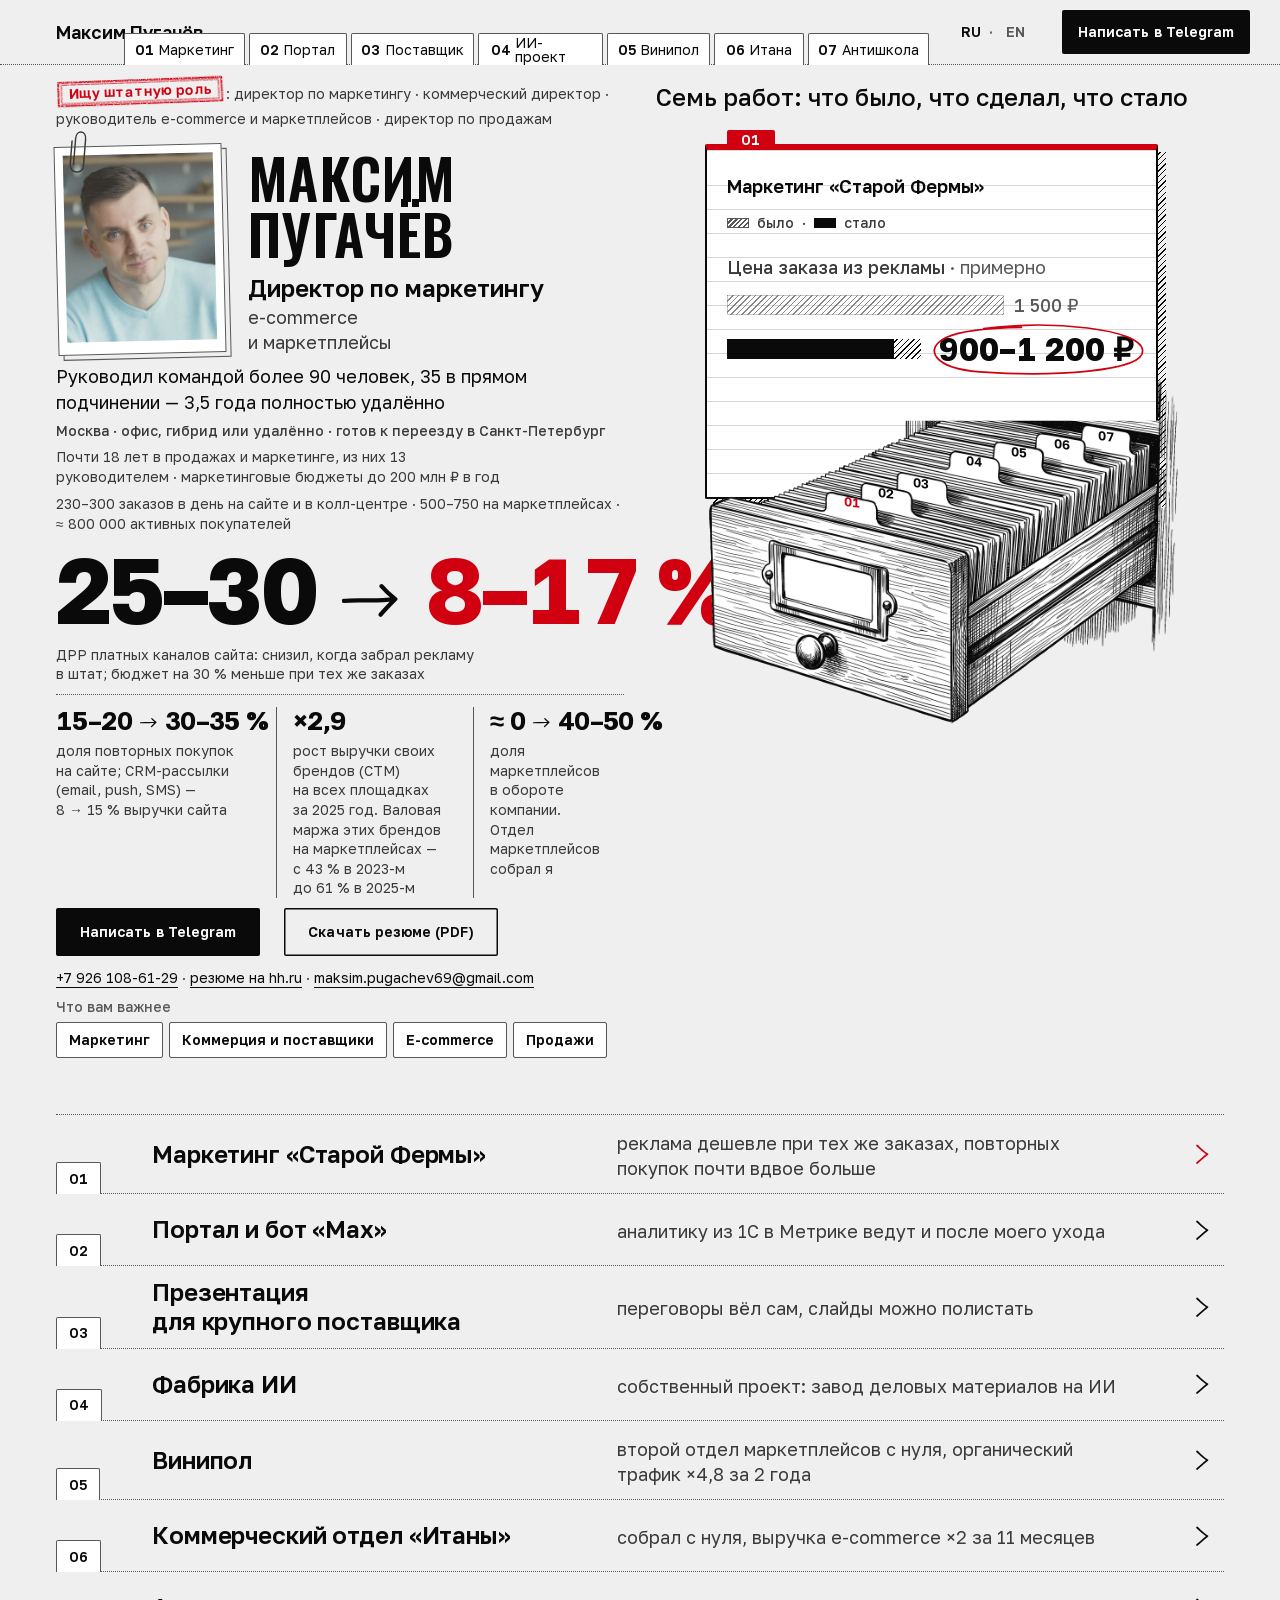
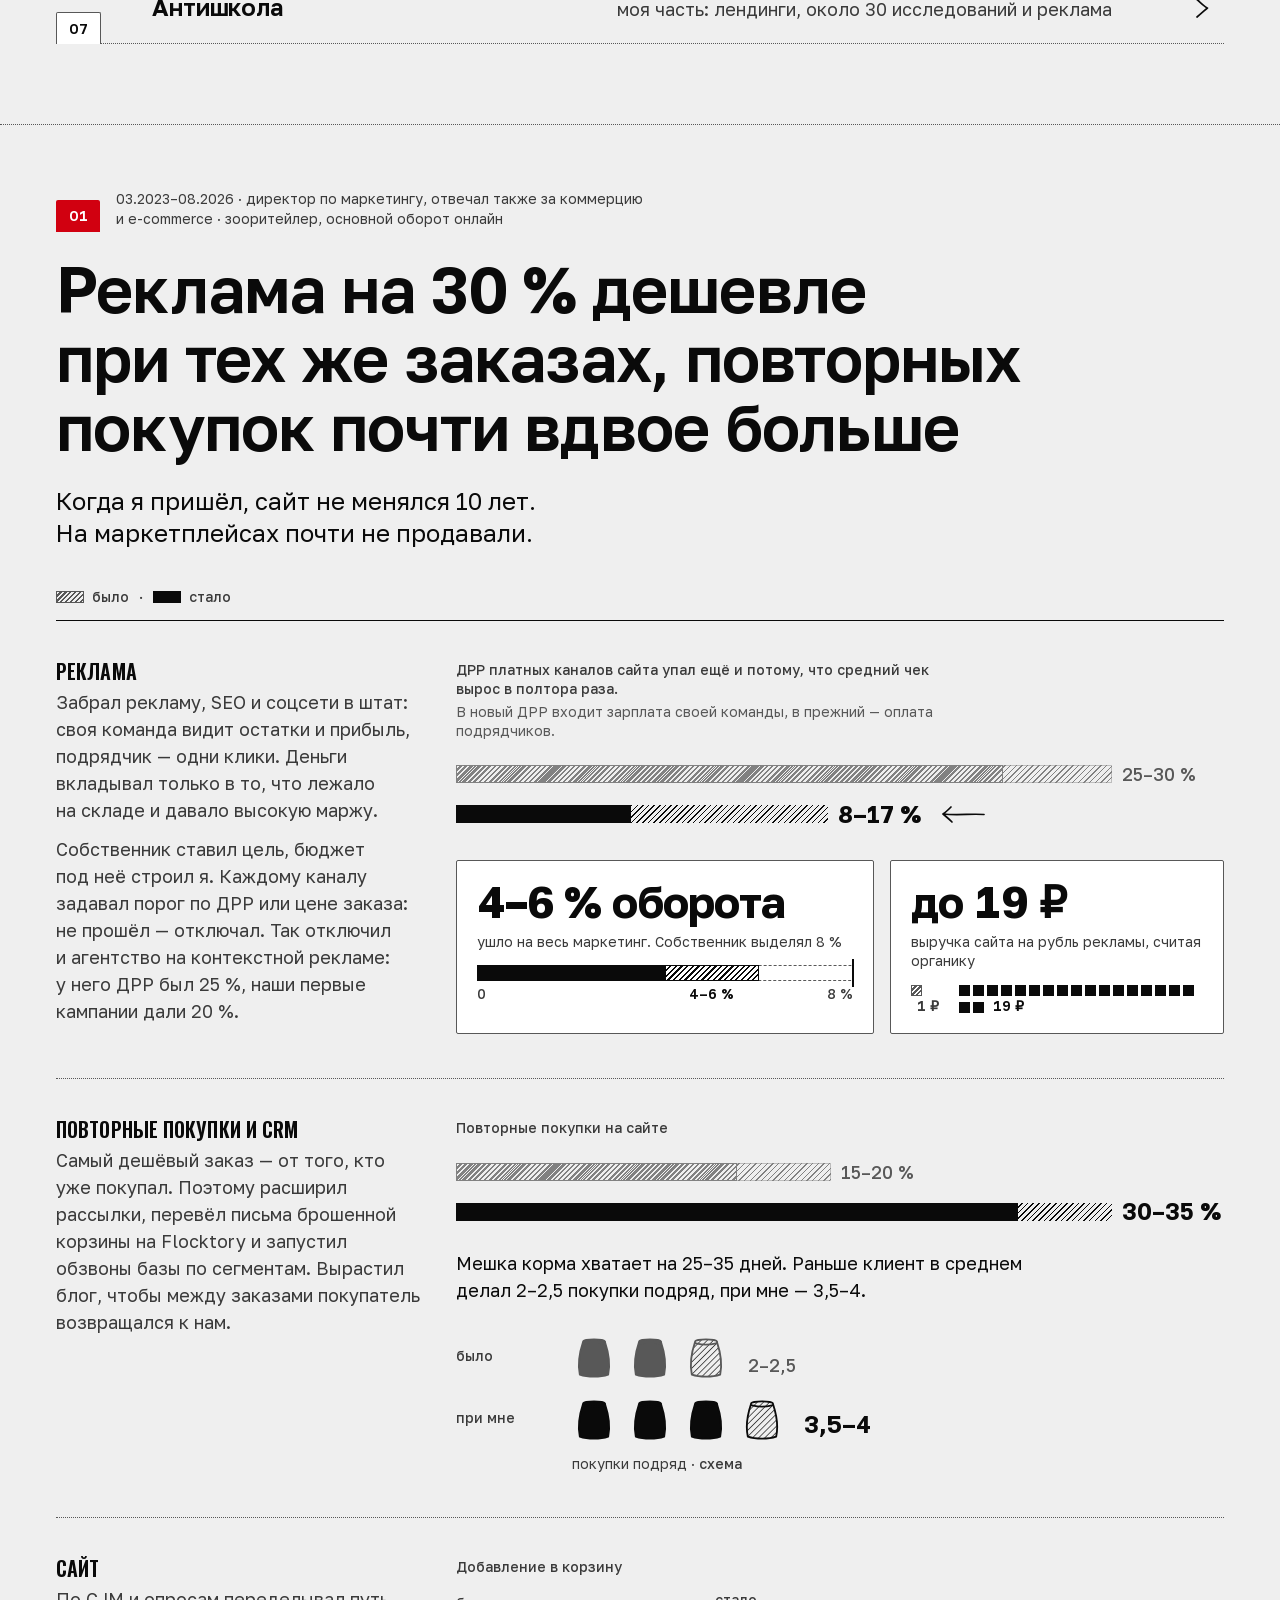
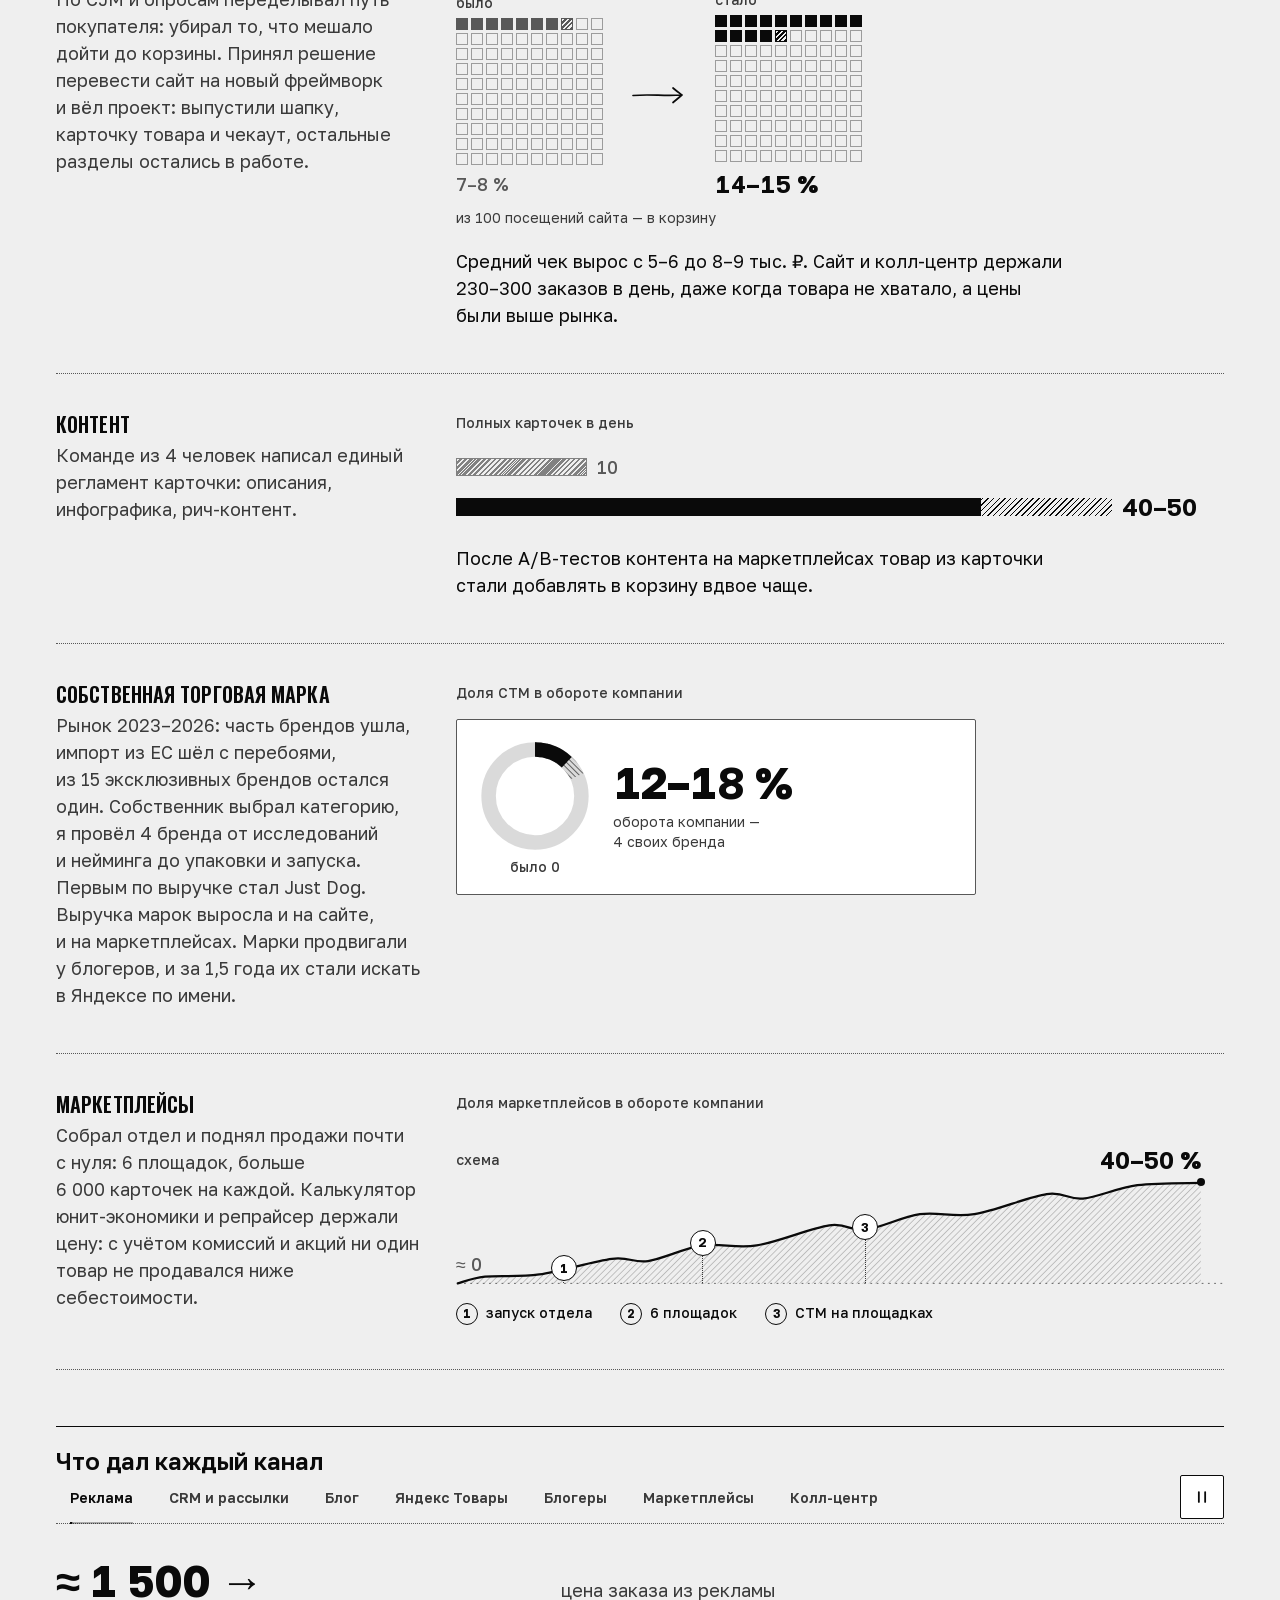
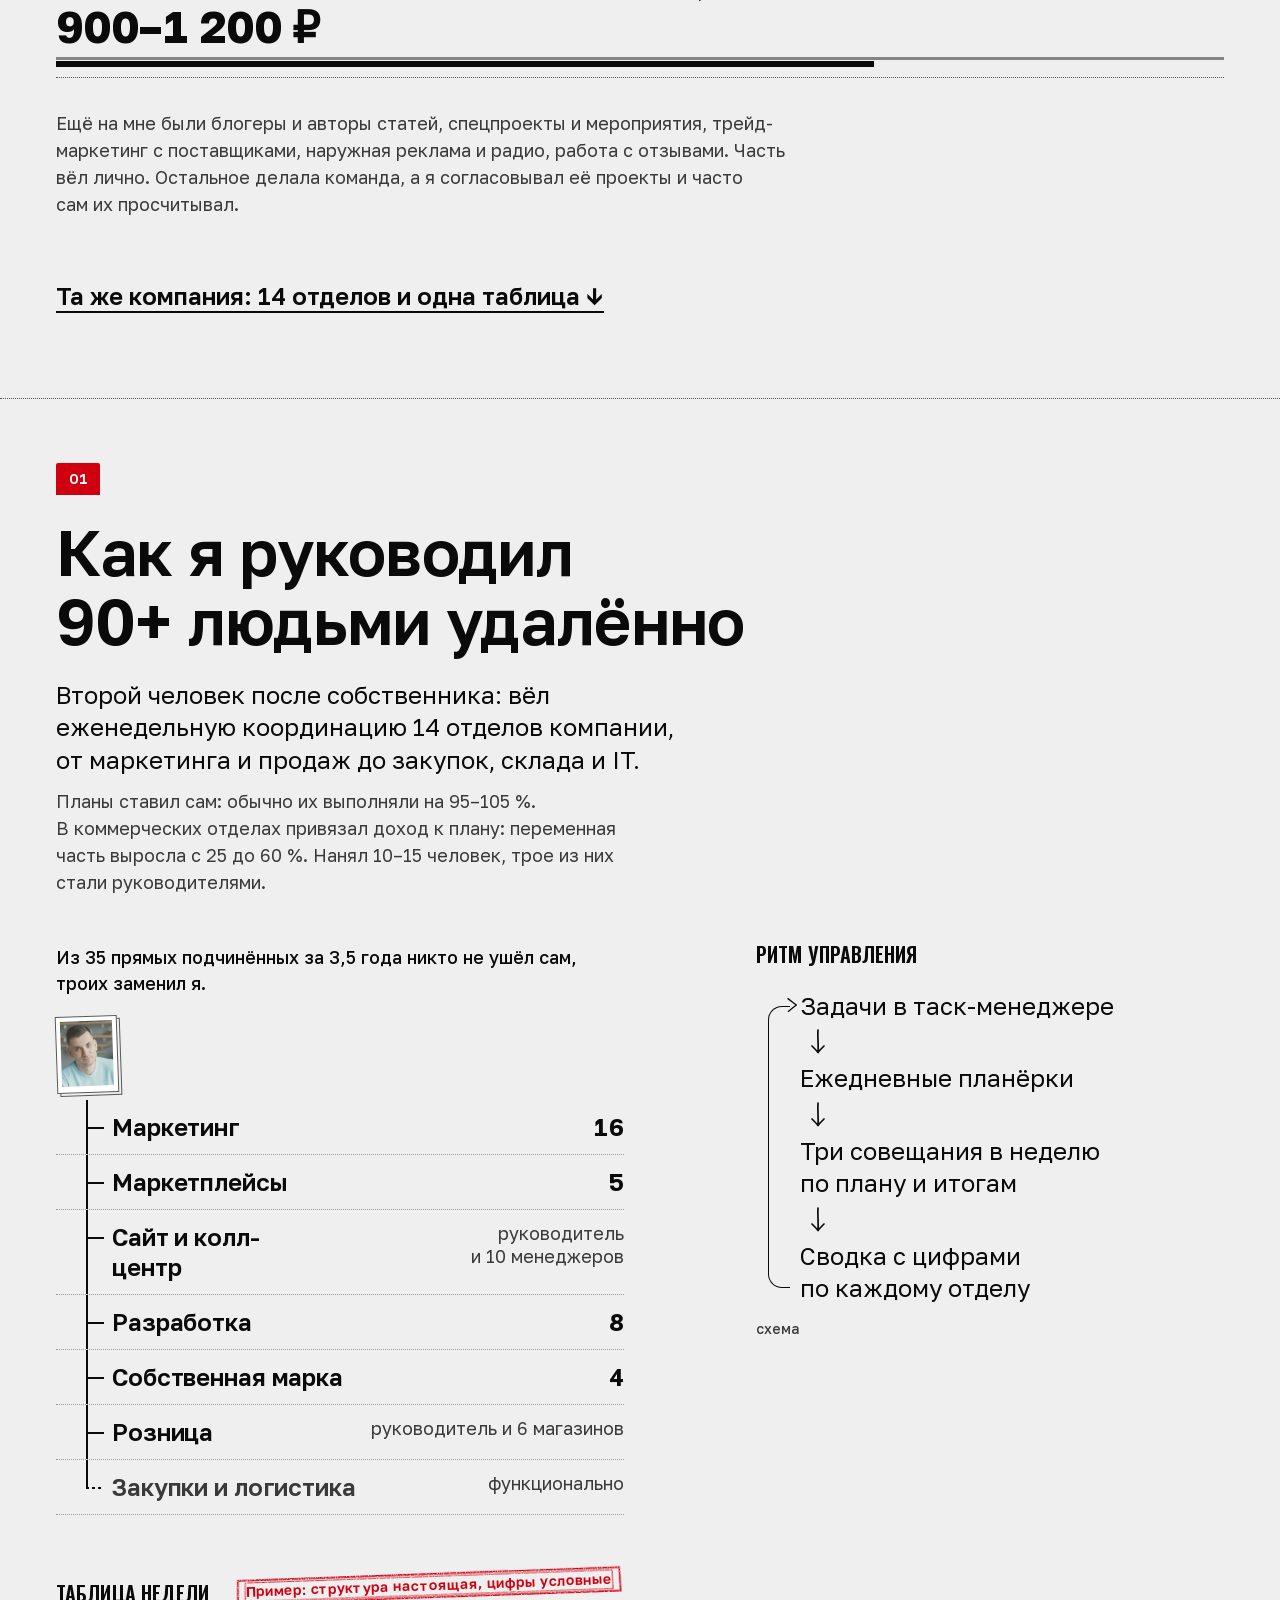
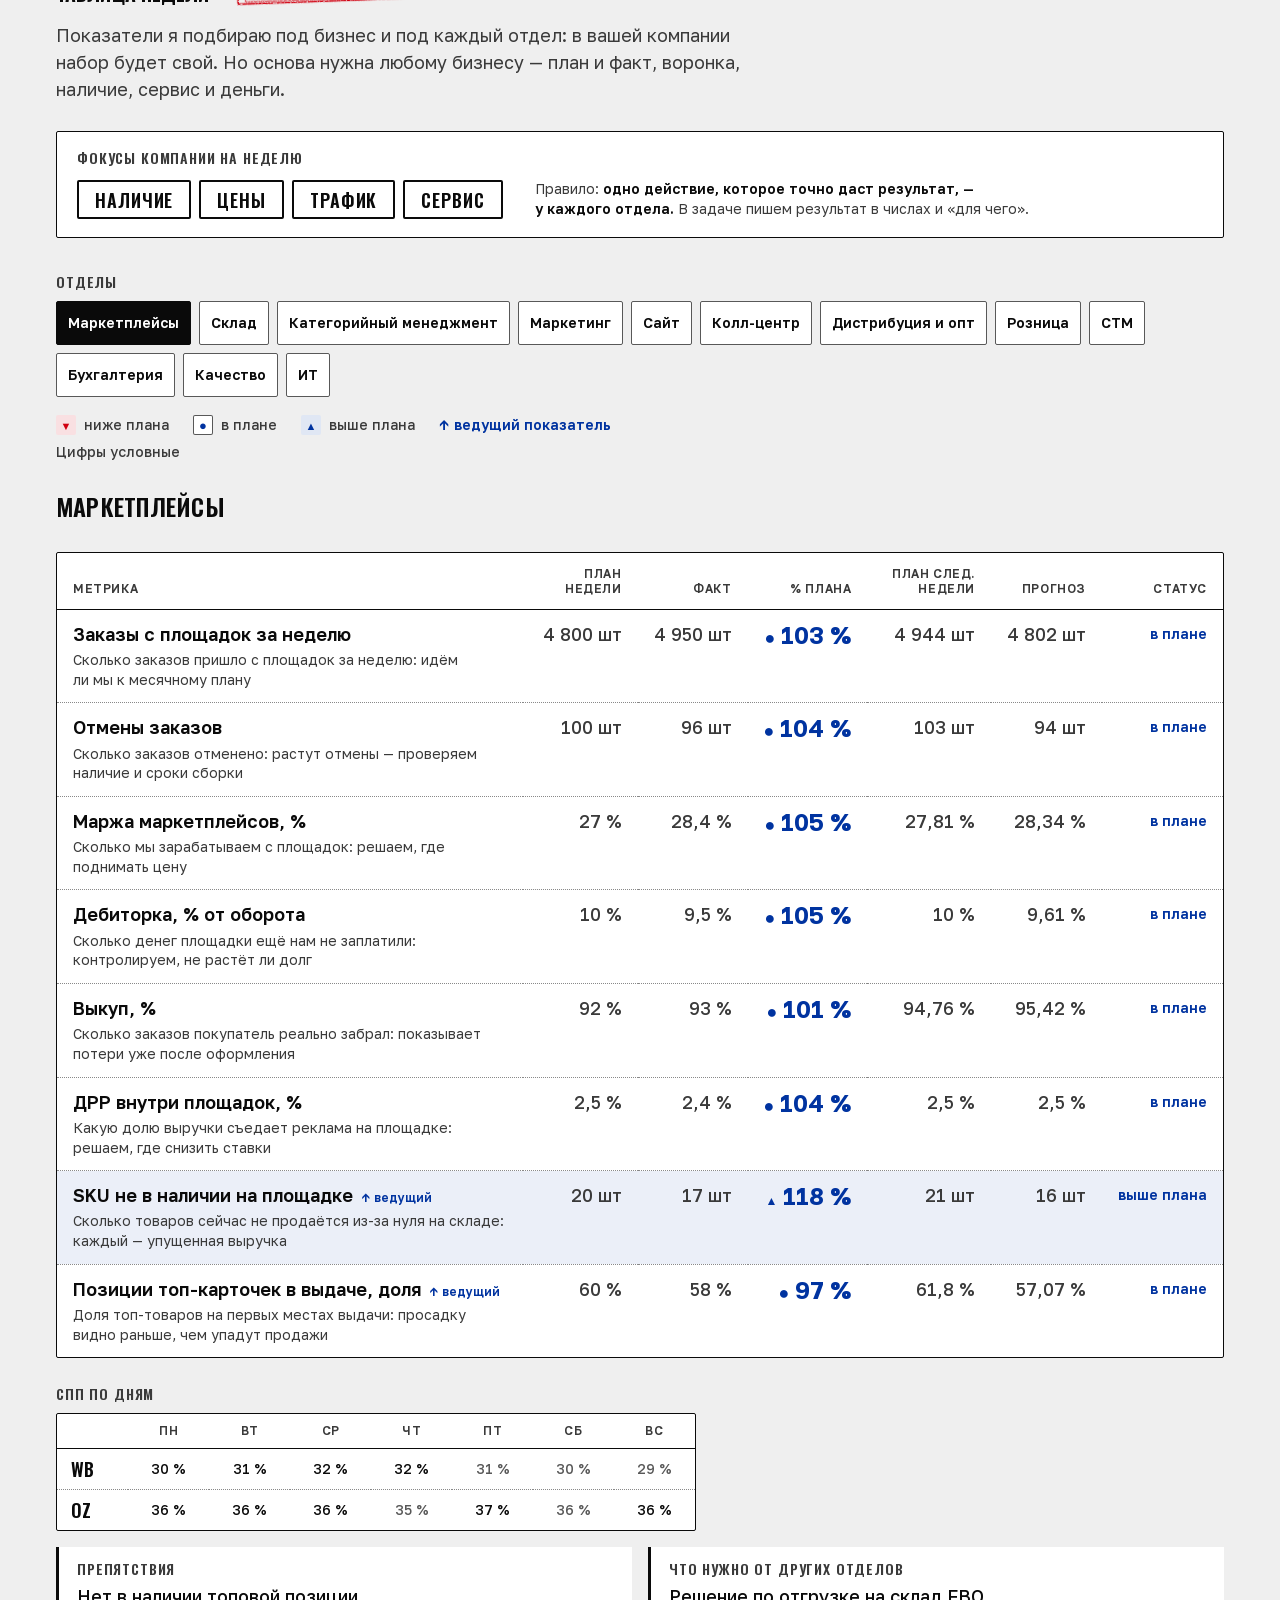
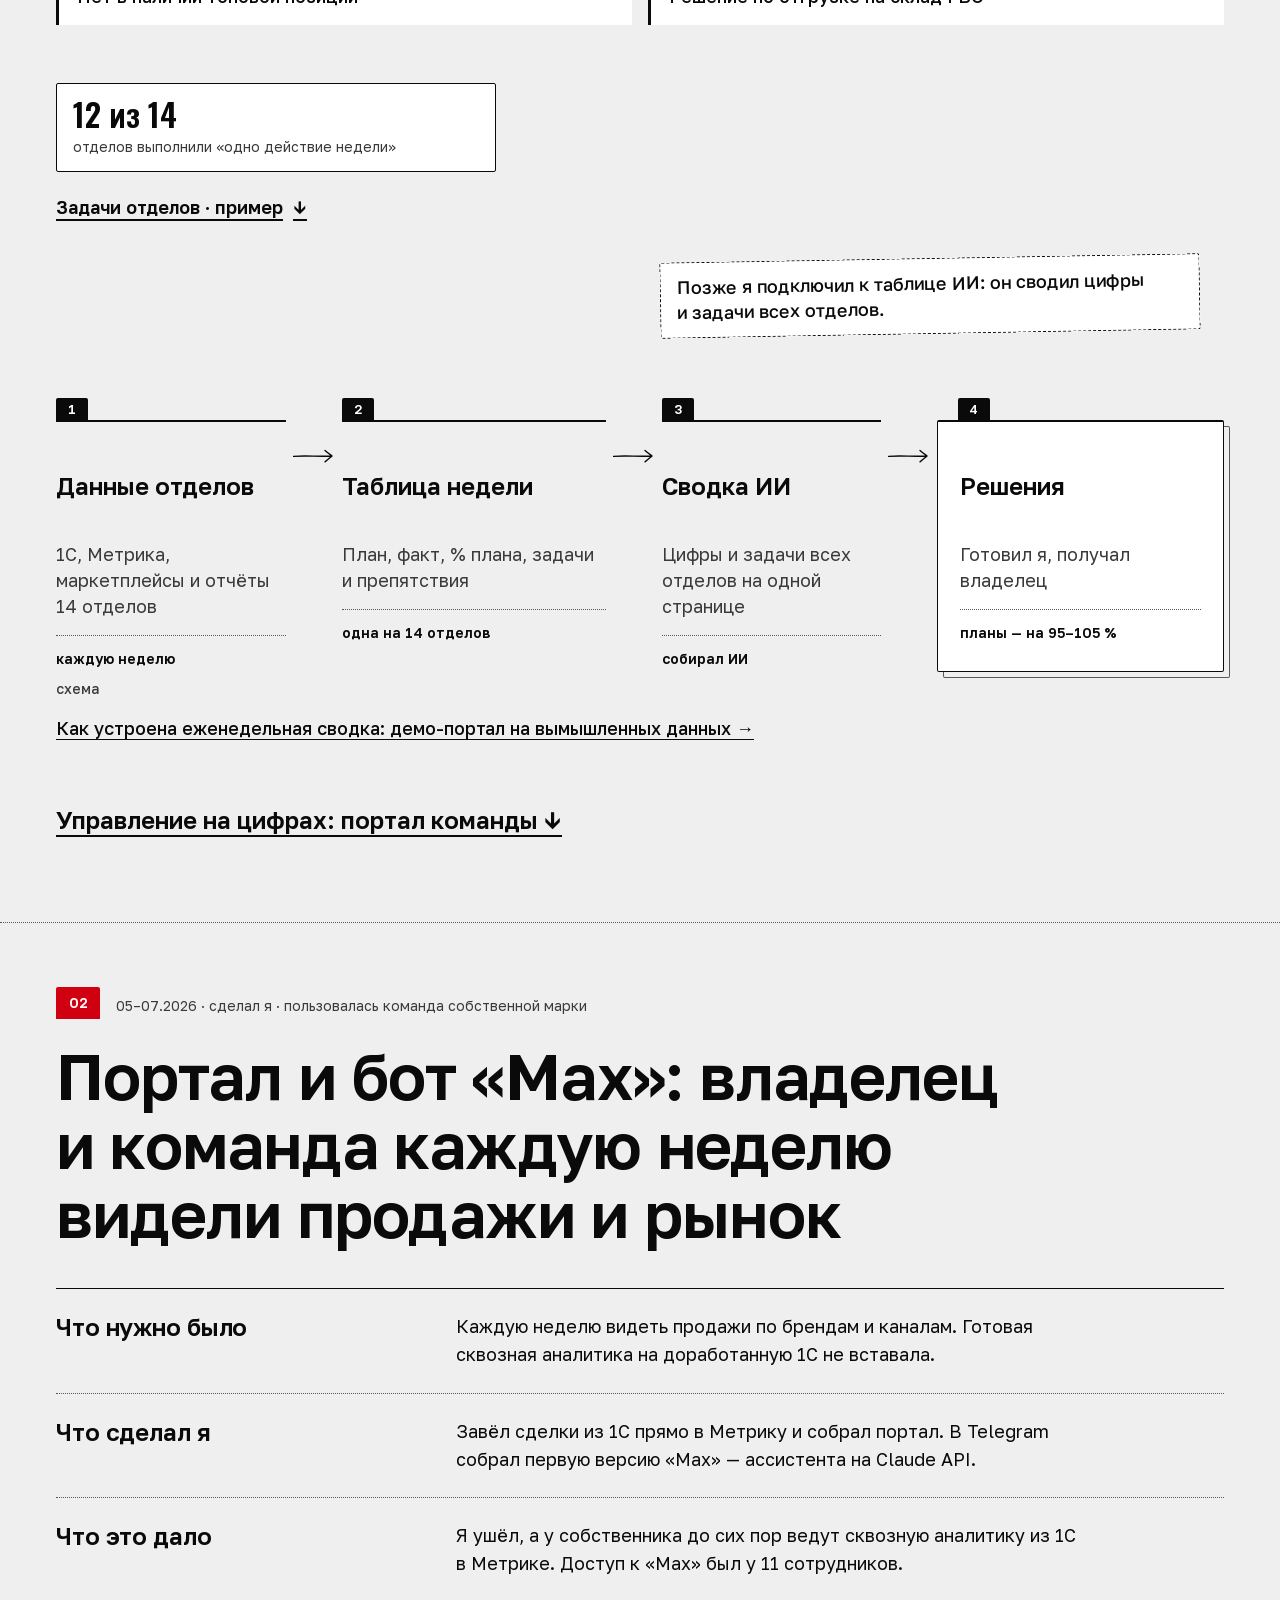
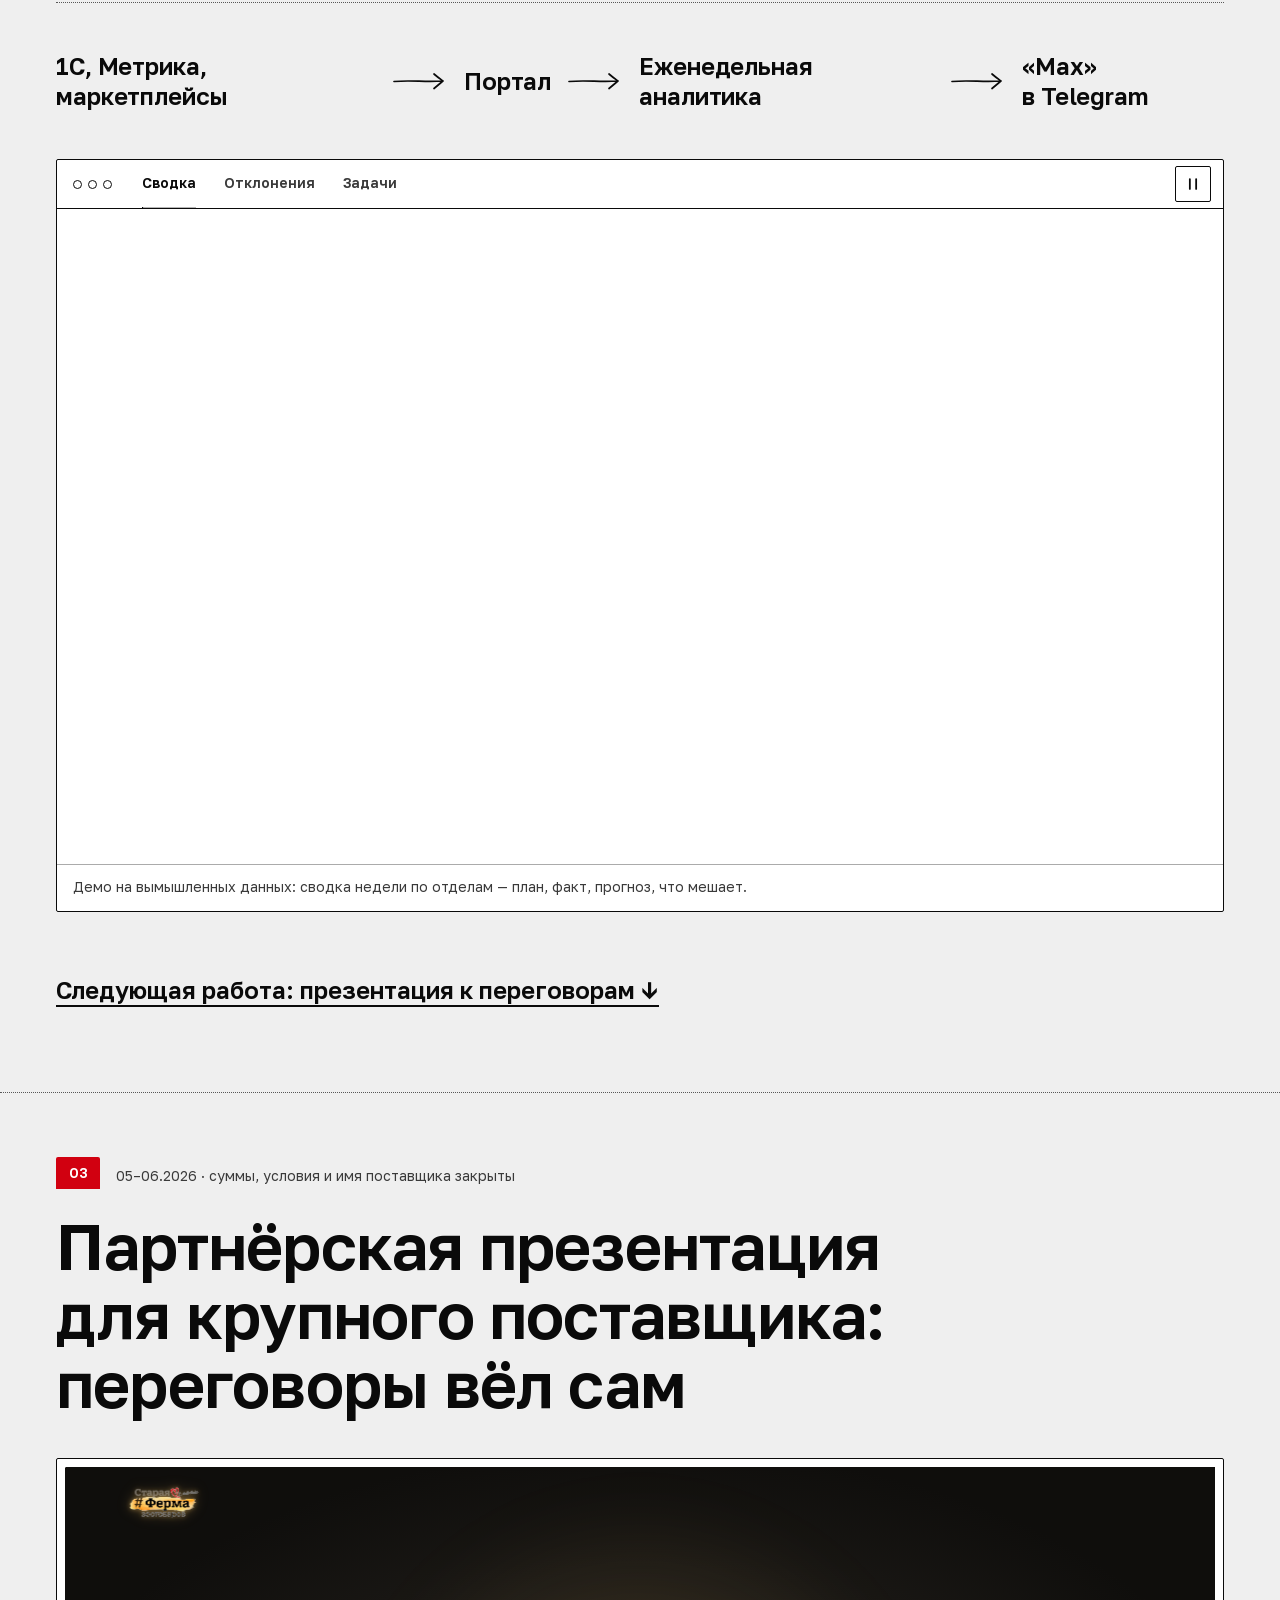
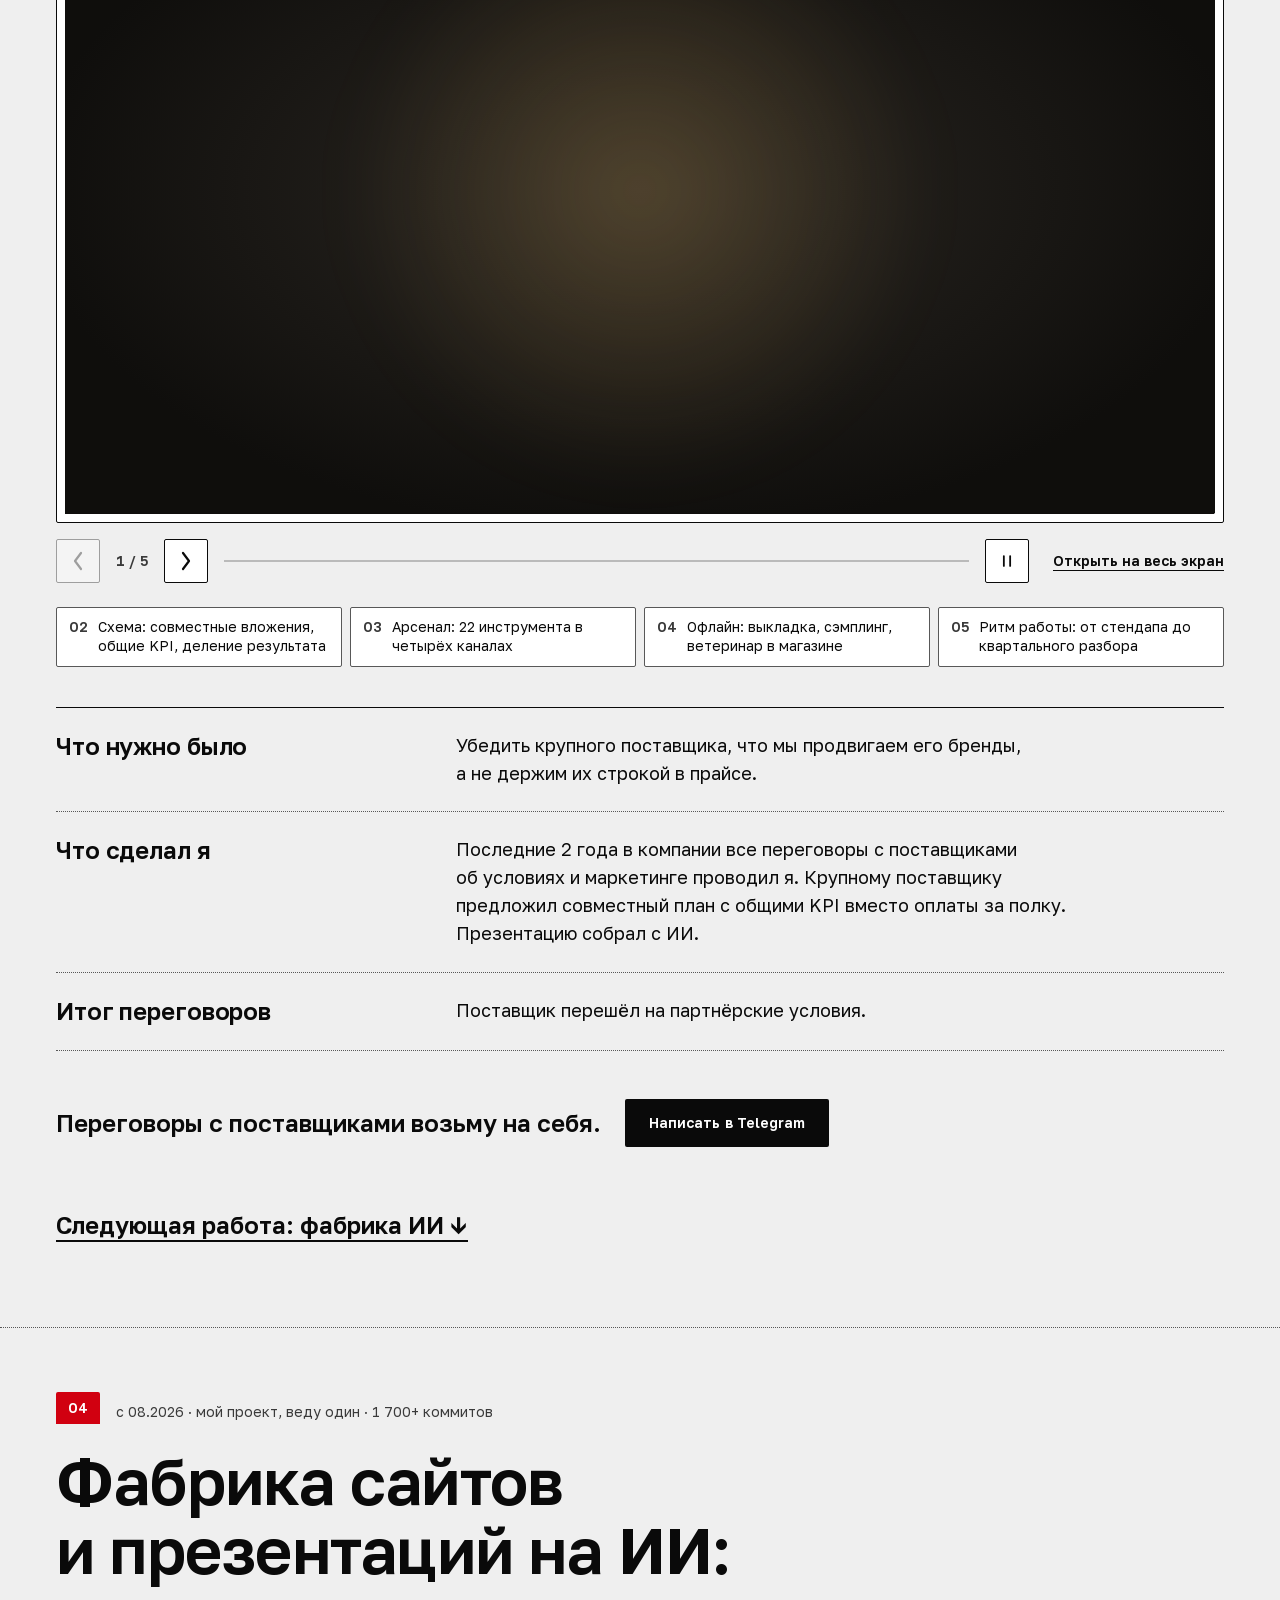
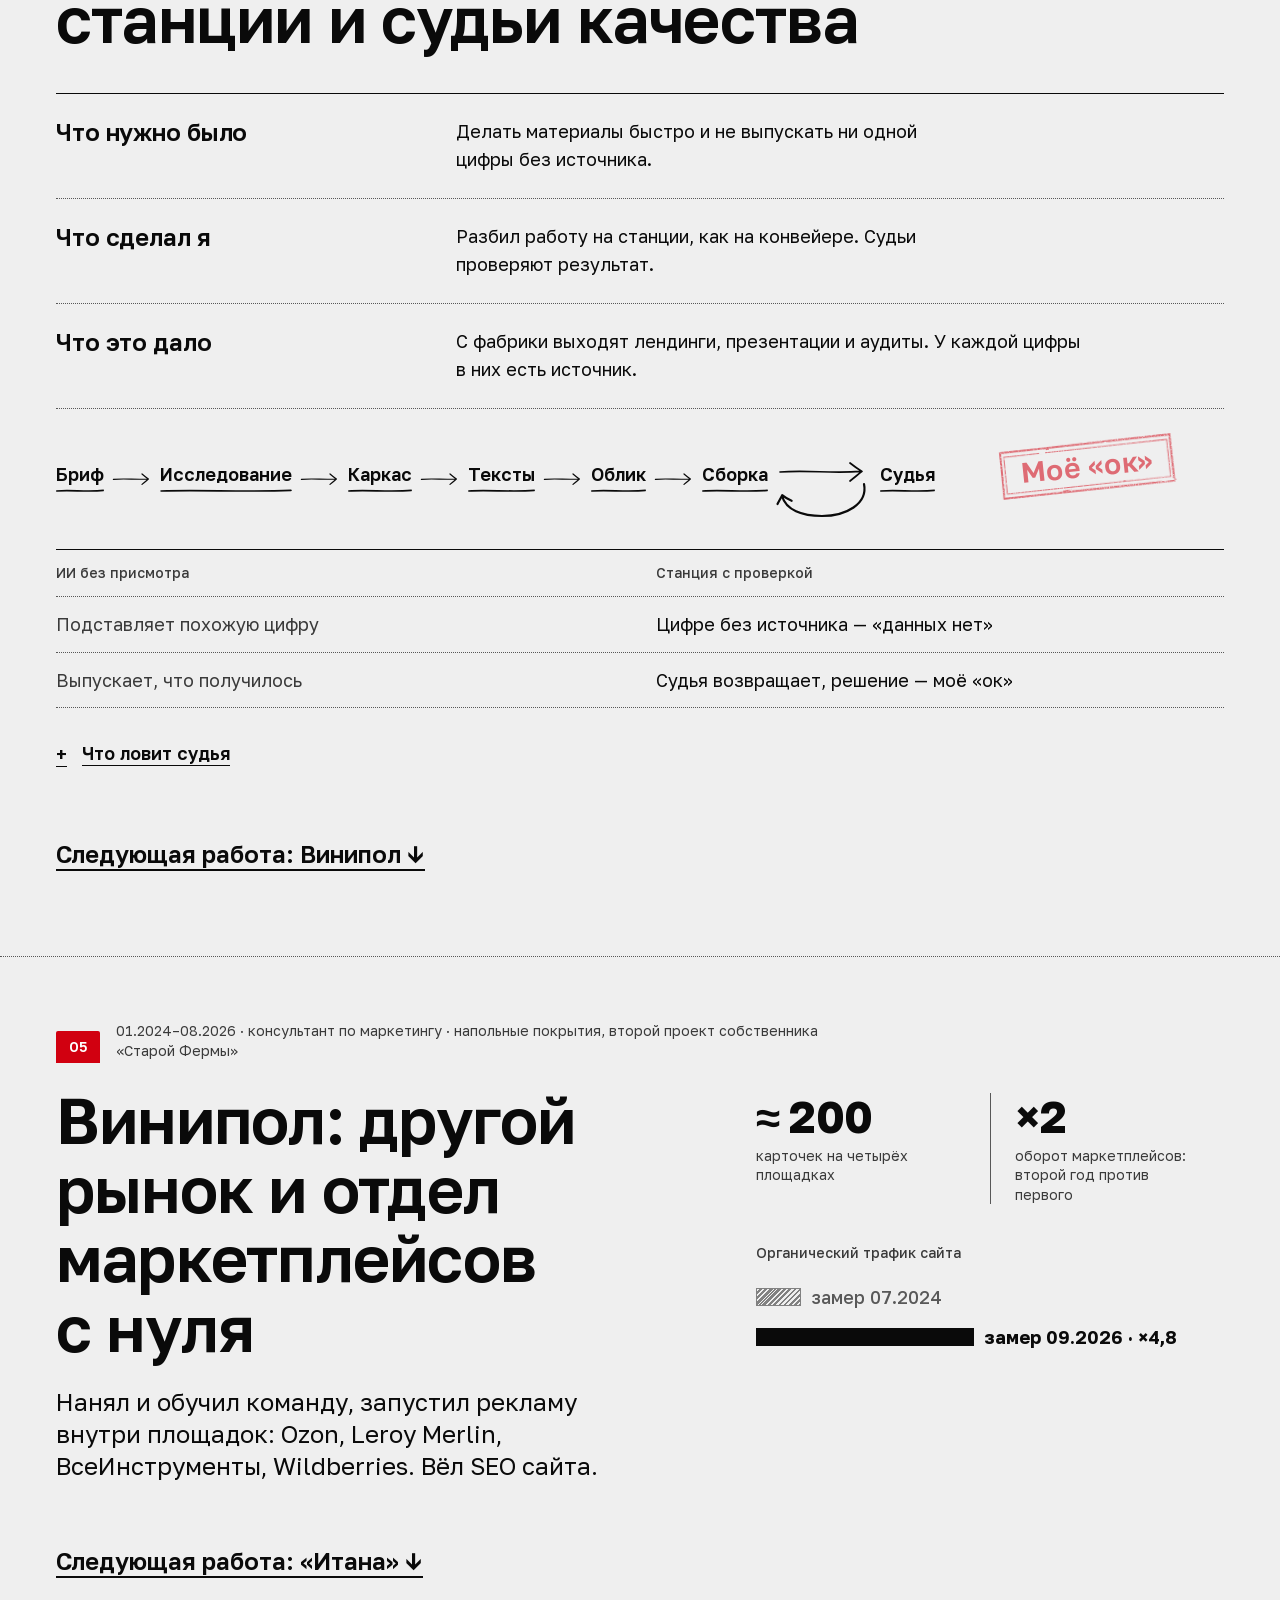
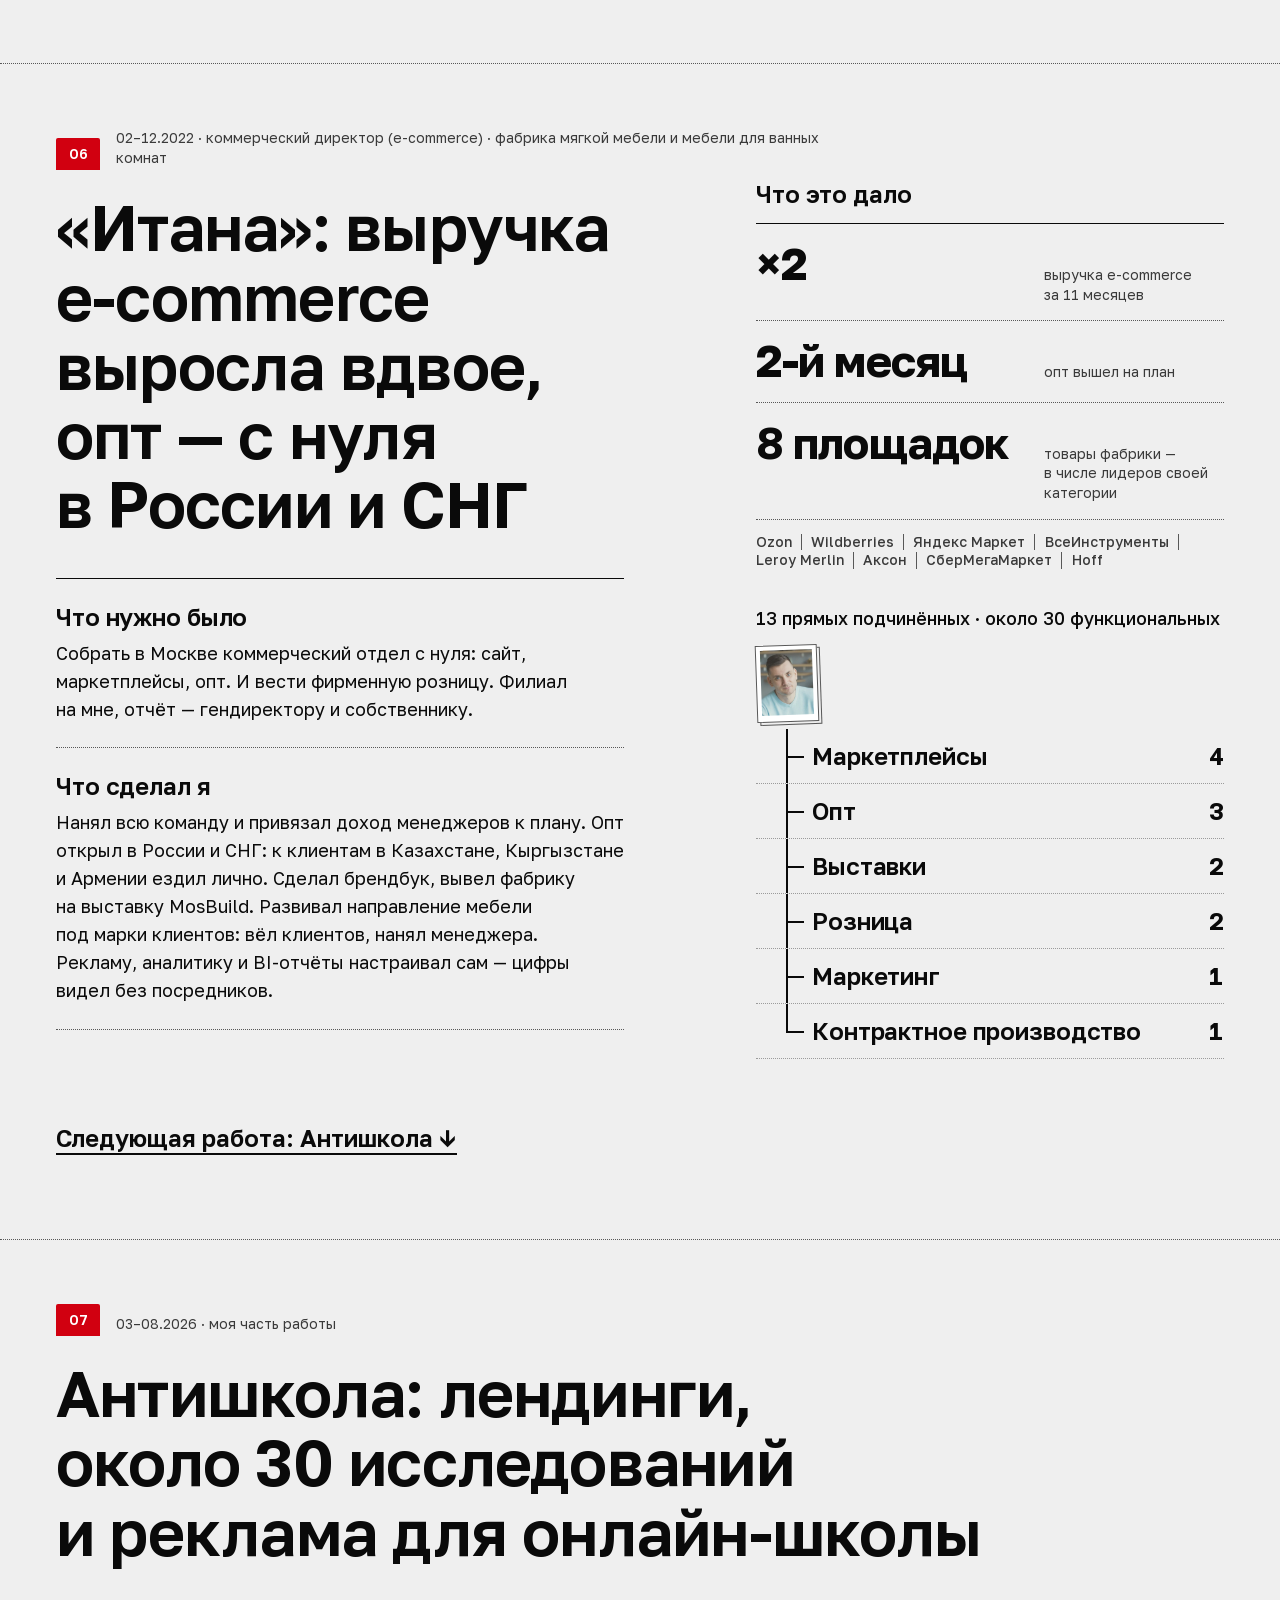
==== commit f7f66b0c: "Supplier case: anonymous deferral 33→65 days and +50% budget (facts.md:107, Maxim 13.11) Co-Authored" ====
--- a/index.html
+++ b/index.html
@@ -49,7 +49,7 @@
 </div>
 <nav id="list" class="list" aria-label="Список работ"><ol><li class="row"><span class="rnum">01</span><a class="rt" href="#ferma" data-goal="toc-click">Маркетинг «Старой Фермы»</a><span class="rr">реклама дешевле при тех же заказах, повторных покупок почти вдвое больше</span><button class="rx" type="button" data-k="0" aria-expanded="true" aria-controls="card-1" aria-label="Работа 01"><svg viewBox="0 0 24 24" aria-hidden="true" focusable="false"><path d="M7 3.5 C 12 8, 16 12, 17.5 12 C 16 13, 12 17, 7 21" fill="none" stroke="currentColor" stroke-width="1.7" stroke-linecap="round" stroke-linejoin="round"/></svg></button></li><li class="row"><span class="rnum">02</span><a class="rt" href="#stm" data-goal="toc-click">Портал и бот «Max»</a><span class="rr">аналитику из 1С в Метрике ведут и после моего ухода</span><button class="rx" type="button" data-k="1" aria-expanded="false" aria-controls="card-2" aria-label="Работа 02"><svg viewBox="0 0 24 24" aria-hidden="true" focusable="false"><path d="M7 3.5 C 12 8, 16 12, 17.5 12 C 16 13, 12 17, 7 21" fill="none" stroke="currentColor" stroke-width="1.7" stroke-linecap="round" stroke-linejoin="round"/></svg></button></li><li class="row"><span class="rnum">03</span><a class="rt" href="#deck" data-goal="toc-click">Презентация для крупного поставщика</a><span class="rr">переговоры вёл сам, слайды можно полистать</span><button class="rx" type="button" data-k="2" aria-expanded="false" aria-controls="card-3" aria-label="Работа 03"><svg viewBox="0 0 24 24" aria-hidden="true" focusable="false"><path d="M7 3.5 C 12 8, 16 12, 17.5 12 C 16 13, 12 17, 7 21" fill="none" stroke="currentColor" stroke-width="1.7" stroke-linecap="round" stroke-linejoin="round"/></svg></button></li><li class="row"><span class="rnum">04</span><a class="rt" href="#factory" data-goal="toc-click">Фабрика ИИ</a><span class="rr">собственный проект: завод деловых материалов на ИИ</span><button class="rx" type="button" data-k="3" aria-expanded="false" aria-controls="card-4" aria-label="Работа 04"><svg viewBox="0 0 24 24" aria-hidden="true" focusable="false"><path d="M7 3.5 C 12 8, 16 12, 17.5 12 C 16 13, 12 17, 7 21" fill="none" stroke="currentColor" stroke-width="1.7" stroke-linecap="round" stroke-linejoin="round"/></svg></button></li><li class="row"><span class="rnum">05</span><a class="rt" href="#floor" data-goal="toc-click">Винипол</a><span class="rr">второй отдел маркетплейсов с нуля, органический трафик ×4,8 за 2 года</span><button class="rx" type="button" data-k="4" aria-expanded="false" aria-controls="card-5" aria-label="Работа 05"><svg viewBox="0 0 24 24" aria-hidden="true" focusable="false"><path d="M7 3.5 C 12 8, 16 12, 17.5 12 C 16 13, 12 17, 7 21" fill="none" stroke="currentColor" stroke-width="1.7" stroke-linecap="round" stroke-linejoin="round"/></svg></button></li><li class="row"><span class="rnum">06</span><a class="rt" href="#itana" data-goal="toc-click">Коммерческий отдел «Итаны»</a><span class="rr">собрал с нуля, выручка <span class="nw">e-commerce</span> ×2 за 11 месяцев</span><button class="rx" type="button" data-k="5" aria-expanded="false" aria-controls="card-6" aria-label="Работа 06"><svg viewBox="0 0 24 24" aria-hidden="true" focusable="false"><path d="M7 3.5 C 12 8, 16 12, 17.5 12 C 16 13, 12 17, 7 21" fill="none" stroke="currentColor" stroke-width="1.7" stroke-linecap="round" stroke-linejoin="round"/></svg></button></li><li class="row"><span class="rnum">07</span><a class="rt" href="#antishkola" data-goal="toc-click">Антишкола</a><span class="rr">моя часть: лендинги, около 30 исследований и реклама</span><button class="rx" type="button" data-k="6" aria-expanded="false" aria-controls="card-7" aria-label="Работа 07"><svg viewBox="0 0 24 24" aria-hidden="true" focusable="false"><path d="M7 3.5 C 12 8, 16 12, 17.5 12 C 16 13, 12 17, 7 21" fill="none" stroke="currentColor" stroke-width="1.7" stroke-linecap="round" stroke-linejoin="round"/></svg></button></li></ol></nav>
 <section id="ferma" class="ferma" aria-labelledby="h2-ferma" data-move="ferma"><div class="ferma-in"><p class="meta"><span class="mtab">01</span><span class="mt">03.<span class="nw">2023–08</span>.2026 · директор по маркетингу, отвечал также за коммерцию и <span class="nw">e-commerce</span> · зооритейлер, основной оборот онлайн</span></p><h2 id="h2-ferma">Реклама на 30 % дешевле при тех же заказах, повторных покупок почти вдвое больше</h2><p class="sit">Когда я пришёл, сайт не менялся 10 лет. На маркетплейсах почти не продавали.</p><p class="key"><span class="k k-was">было</span> · <span class="k k-now">стало</span></p><ol class="levers"><li class="lv lv-1" data-kind="pair"><div class="lv-l"><h3 class="lv-n">Реклама</h3><p class="lv-d">Забрал рекламу, SEO и соцсети в штат: своя команда видит остатки и прибыль, подрядчик — одни клики. Деньги вкладывал только в то, что лежало на складе и давало высокую маржу.</p><p class="lv-d">Собственник ставил цель, бюджет под неё строил я. Каждому каналу задавал порог по ДРР или цене заказа: не прошёл — отключал. Так отключил и агентство на контекстной рекламе: у него ДРР был 25 %, наши первые кампании дали 20 %.</p></div><div class="lv-r"><p class="lv-c">ДРР платных каналов сайта упал ещё и потому, что средний чек вырос в полтора раза. <span class="lv-cq">В новый ДРР входит зарплата своей команды, в прежний — оплата подрядчиков.</span></p><div class="viz" data-show="полосы было → стало"><div class="trk trk-was"><i class="b b-was" style="--w:100%"><i class="sd" style="width:83.33%"></i></i><b class="v v-was" style="--w:100%"><span class="nw">25–30</span> %</b></div><div class="trk trk-now"><i class="b b-now" data-from="1.76" style="--w:56.67%"><i class="sd" style="width:47.06%"></i></i><b class="v v-now" style="--w:56.67%"><span class="nw">8–17</span> %</b></div><svg class="pen-l" viewBox="0 0 48 22" aria-hidden="true" focusable="false"><path class="mk" pathLength="1" d="M46 11.5 C 34 10.5, 20 12.5, 5 11 M 13 4 C 10 7, 8 9, 5 11 C 8 13.5, 11 16, 14 19"/></svg></div><div class="tiles" data-tiles><div class="tile" data-show="плитка: бюджет маркетинга"><dl class="stat1"><dt><span class="nw">4–6 %</span> оборота</dt><dd>ушло на весь маркетинг. Собственник выделял 8 %</dd></dl><div class="mini sc" aria-hidden="true"><div class="sc-t"><i class="sc-a"></i><i class="sc-s" style="--w:50%"></i><i class="sc-h" style="--x:50%;--w:25%"></i><i class="sc-m"></i></div><div class="sc-ax"><span>0</span><span class="sc-ax-s" style="--x:62.5%">4–6 %</span><span>8 %</span></div></div></div><div class="tile" data-show="плитка: выручка на рубль рекламы"><dl class="stat1 stat1-n"><dt>до <span class="nw">19 ₽</span></dt><dd>выручка сайта на рубль рекламы, считая органику</dd></dl><div class="mini rub" aria-hidden="true"><span class="rub-1"><i></i><b>1 ₽</b></span><span class="rub-19"><i></i><i></i><i></i><i></i><i></i><i></i><i></i><i></i><i></i><i></i><i></i><i></i><i></i><i></i><i></i><i></i><i></i><i></i><i></i><b>19 ₽</b></span></div></div></div></div></li><li class="lv lv-2" data-kind="pair"><div class="lv-l"><h3 class="lv-n">Повторные покупки и CRM</h3><p class="lv-d">Самый дешёвый заказ — от того, кто уже покупал. Поэтому расширил рассылки, перевёл письма брошенной корзины на Flocktory и запустил обзвоны базы по сегментам. Вырастил блог, чтобы между заказами покупатель возвращался к нам.</p></div><div class="lv-r"><p class="lv-c">Повторные покупки на сайте</p><div class="viz" data-show="полосы было → стало"><div class="trk trk-was"><i class="b b-was" style="--w:57.14%"><i class="sd" style="width:75%"></i></i><b class="v v-was" style="--w:57.14%"><span class="nw">15–20</span> %</b></div><div class="trk trk-now"><i class="b b-now" data-from="0.57" style="--w:100%"><i class="sd" style="width:85.71%"></i></i><b class="v v-now" style="--w:100%"><span class="nw">30–35</span> %</b></div></div><p class="lv-m">Мешка корма хватает на <span class="nw">25–35</span> дней. Раньше клиент в среднем делал <span class="nw">2–2,5</span> покупки подряд, при мне — <span class="nw">3,5–4</span>.</p><figure class="ret" data-ret data-show="схема: мешок за мешком" aria-label="Схема: раньше клиент в среднем делал 2–2,5 покупки подряд, при мне — 3,5–4"><div class="ret-r ret-r-was" aria-hidden="true"><span class="ret-k">было</span><span class="bags"><svg class="bg" viewBox="0 0 40 44" aria-hidden="true" focusable="false"><path class="bg-f" d="M10 9 C 9 6, 31 6, 30 9 C 33 18, 35 30, 33 39 C 26 41.5, 14 41.5, 7 39 C 5 30, 7 18, 10 9 Z"/><path class="mk" pathLength="1" d="M10 9 C 9 6, 31 6, 30 9 C 33 18, 35 30, 33 39 C 26 41.5, 14 41.5, 7 39 C 5 30, 7 18, 10 9 Z M 11 10.5 C 17 12, 23 12, 29 10.5"/></svg><svg class="bg" viewBox="0 0 40 44" aria-hidden="true" focusable="false"><path class="bg-f" d="M10 9 C 9 6, 31 6, 30 9 C 33 18, 35 30, 33 39 C 26 41.5, 14 41.5, 7 39 C 5 30, 7 18, 10 9 Z"/><path class="mk" pathLength="1" d="M10 9 C 9 6, 31 6, 30 9 C 33 18, 35 30, 33 39 C 26 41.5, 14 41.5, 7 39 C 5 30, 7 18, 10 9 Z M 11 10.5 C 17 12, 23 12, 29 10.5"/></svg><svg class="bg bg-r" viewBox="0 0 40 44" aria-hidden="true" focusable="false"><path class="bg-f" d="M10 9 C 9 6, 31 6, 30 9 C 33 18, 35 30, 33 39 C 26 41.5, 14 41.5, 7 39 C 5 30, 7 18, 10 9 Z"/><path class="mk" pathLength="1" d="M10 9 C 9 6, 31 6, 30 9 C 33 18, 35 30, 33 39 C 26 41.5, 14 41.5, 7 39 C 5 30, 7 18, 10 9 Z M 11 10.5 C 17 12, 23 12, 29 10.5"/></svg></span><b class="ret-v">2–2,5</b></div><div class="ret-r ret-r-now" aria-hidden="true"><span class="ret-k">при мне</span><span class="bags"><svg class="bg" viewBox="0 0 40 44" aria-hidden="true" focusable="false"><path class="bg-f" d="M10 9 C 9 6, 31 6, 30 9 C 33 18, 35 30, 33 39 C 26 41.5, 14 41.5, 7 39 C 5 30, 7 18, 10 9 Z"/><path class="mk" pathLength="1" d="M10 9 C 9 6, 31 6, 30 9 C 33 18, 35 30, 33 39 C 26 41.5, 14 41.5, 7 39 C 5 30, 7 18, 10 9 Z M 11 10.5 C 17 12, 23 12, 29 10.5"/></svg><svg class="bg" viewBox="0 0 40 44" aria-hidden="true" focusable="false"><path class="bg-f" d="M10 9 C 9 6, 31 6, 30 9 C 33 18, 35 30, 33 39 C 26 41.5, 14 41.5, 7 39 C 5 30, 7 18, 10 9 Z"/><path class="mk" pathLength="1" d="M10 9 C 9 6, 31 6, 30 9 C 33 18, 35 30, 33 39 C 26 41.5, 14 41.5, 7 39 C 5 30, 7 18, 10 9 Z M 11 10.5 C 17 12, 23 12, 29 10.5"/></svg><svg class="bg" viewBox="0 0 40 44" aria-hidden="true" focusable="false"><path class="bg-f" d="M10 9 C 9 6, 31 6, 30 9 C 33 18, 35 30, 33 39 C 26 41.5, 14 41.5, 7 39 C 5 30, 7 18, 10 9 Z"/><path class="mk" pathLength="1" d="M10 9 C 9 6, 31 6, 30 9 C 33 18, 35 30, 33 39 C 26 41.5, 14 41.5, 7 39 C 5 30, 7 18, 10 9 Z M 11 10.5 C 17 12, 23 12, 29 10.5"/></svg><svg class="bg bg-r" viewBox="0 0 40 44" aria-hidden="true" focusable="false"><path class="bg-f" d="M10 9 C 9 6, 31 6, 30 9 C 33 18, 35 30, 33 39 C 26 41.5, 14 41.5, 7 39 C 5 30, 7 18, 10 9 Z"/><path class="mk" pathLength="1" d="M10 9 C 9 6, 31 6, 30 9 C 33 18, 35 30, 33 39 C 26 41.5, 14 41.5, 7 39 C 5 30, 7 18, 10 9 Z M 11 10.5 C 17 12, 23 12, 29 10.5"/></svg></span><b class="ret-v">3,5–4</b></div><figcaption class="ret-c">покупки подряд · <span class="sch-w5">схема</span></figcaption></figure></div></li><li class="lv lv-3" data-kind="pair"><div class="lv-l"><h3 class="lv-n">Сайт</h3><p class="lv-d">По CJM и опросам переделывал путь покупателя: убирал то, что мешало дойти до корзины. Принял решение перевести сайт на новый фреймворк и вёл проект: выпустили шапку, карточку товара и чекаут, остальные разделы остались в работе.</p></div><div class="lv-r"><p class="lv-c">Добавление в корзину</p><div class="viz fun" data-fun data-show="воронка: сайт → корзина"><div class="fun-c"><p class="fun-k">было</p><div class="fun-g" aria-hidden="true"><i class="u u-s"></i><i class="u u-s"></i><i class="u u-s"></i><i class="u u-s"></i><i class="u u-s"></i><i class="u u-s"></i><i class="u u-s"></i><i class="u u-h"></i><i class="u"></i><i class="u"></i><i class="u"></i><i class="u"></i><i class="u"></i><i class="u"></i><i class="u"></i><i class="u"></i><i class="u"></i><i class="u"></i><i class="u"></i><i class="u"></i><i class="u"></i><i class="u"></i><i class="u"></i><i class="u"></i><i class="u"></i><i class="u"></i><i class="u"></i><i class="u"></i><i class="u"></i><i class="u"></i><i class="u"></i><i class="u"></i><i class="u"></i><i class="u"></i><i class="u"></i><i class="u"></i><i class="u"></i><i class="u"></i><i class="u"></i><i class="u"></i><i class="u"></i><i class="u"></i><i class="u"></i><i class="u"></i><i class="u"></i><i class="u"></i><i class="u"></i><i class="u"></i><i class="u"></i><i class="u"></i><i class="u"></i><i class="u"></i><i class="u"></i><i class="u"></i><i class="u"></i><i class="u"></i><i class="u"></i><i class="u"></i><i class="u"></i><i class="u"></i><i class="u"></i><i class="u"></i><i class="u"></i><i class="u"></i><i class="u"></i><i class="u"></i><i class="u"></i><i class="u"></i><i class="u"></i><i class="u"></i><i class="u"></i><i class="u"></i><i class="u"></i><i class="u"></i><i class="u"></i><i class="u"></i><i class="u"></i><i class="u"></i><i class="u"></i><i class="u"></i><i class="u"></i><i class="u"></i><i class="u"></i><i class="u"></i><i class="u"></i><i class="u"></i><i class="u"></i><i class="u"></i><i class="u"></i><i class="u"></i><i class="u"></i><i class="u"></i><i class="u"></i><i class="u"></i><i class="u"></i><i class="u"></i><i class="u"></i><i class="u"></i><i class="u"></i><i class="u"></i></div><p class="fun-v"><span class="nw">7–8</span> %</p></div><div class="fun-a" aria-hidden="true"><svg class="pr" viewBox="0 0 56 24" aria-hidden="true" focusable="false"><path class="mk" pathLength="1" d="M2 12.5 C 18 11, 34 13.2, 50 12 M 42 5 C 46 8.5, 49 10.5, 51 12 C 48.6 14, 45.6 16.6, 42 19.5"/></svg></div><div class="fun-c fun-now"><p class="fun-k">стало</p><div class="fun-g" aria-hidden="true"><i class="u u-s"></i><i class="u u-s"></i><i class="u u-s"></i><i class="u u-s"></i><i class="u u-s"></i><i class="u u-s"></i><i class="u u-s"></i><i class="u u-s"></i><i class="u u-s"></i><i class="u u-s"></i><i class="u u-s"></i><i class="u u-s"></i><i class="u u-s"></i><i class="u u-s"></i><i class="u u-h"></i><i class="u"></i><i class="u"></i><i class="u"></i><i class="u"></i><i class="u"></i><i class="u"></i><i class="u"></i><i class="u"></i><i class="u"></i><i class="u"></i><i class="u"></i><i class="u"></i><i class="u"></i><i class="u"></i><i class="u"></i><i class="u"></i><i class="u"></i><i class="u"></i><i class="u"></i><i class="u"></i><i class="u"></i><i class="u"></i><i class="u"></i><i class="u"></i><i class="u"></i><i class="u"></i><i class="u"></i><i class="u"></i><i class="u"></i><i class="u"></i><i class="u"></i><i class="u"></i><i class="u"></i><i class="u"></i><i class="u"></i><i class="u"></i><i class="u"></i><i class="u"></i><i class="u"></i><i class="u"></i><i class="u"></i><i class="u"></i><i class="u"></i><i class="u"></i><i class="u"></i><i class="u"></i><i class="u"></i><i class="u"></i><i class="u"></i><i class="u"></i><i class="u"></i><i class="u"></i><i class="u"></i><i class="u"></i><i class="u"></i><i class="u"></i><i class="u"></i><i class="u"></i><i class="u"></i><i class="u"></i><i class="u"></i><i class="u"></i><i class="u"></i><i class="u"></i><i class="u"></i><i class="u"></i><i class="u"></i><i class="u"></i><i class="u"></i><i class="u"></i><i class="u"></i><i class="u"></i><i class="u"></i><i class="u"></i><i class="u"></i><i class="u"></i><i class="u"></i><i class="u"></i><i class="u"></i><i class="u"></i><i class="u"></i><i class="u"></i><i class="u"></i><i class="u"></i><i class="u"></i></div><p class="fun-v"><span class="nw">14–15</span> %</p></div><p class="fun-b" aria-hidden="true">из 100 посещений сайта — в корзину</p></div><p class="lv-m">Средний чек вырос с <span class="nw">5–6</span> до <span class="nw">8–9</span> тыс. ₽. Сайт и колл-центр держали <span class="nw">230–300</span> заказов в день, даже когда товара не хватало, а цены были выше рынка.</p></div></li><li class="lv lv-5" data-kind="pair"><div class="lv-l"><h3 class="lv-n">Контент</h3><p class="lv-d">Команде из 4 человек написал единый регламент карточки: описания, инфографика, рич-контент.</p></div><div class="lv-r"><p class="lv-c">Полных карточек в день</p><div class="viz" data-show="полосы было → стало"><div class="trk trk-was"><i class="b b-was" style="--w:20%"><i class="sd" style="width:100%"></i></i><b class="v v-was" style="--w:20%">10</b></div><div class="trk trk-now"><i class="b b-now" data-from="0.2" style="--w:100%"><i class="sd" style="width:80%"></i></i><b class="v v-now" style="--w:100%"><span class="nw">40–50</span></b></div></div><p class="lv-m">После A/B-тестов контента на маркетплейсах товар из карточки стали добавлять в корзину вдвое чаще.</p></div></li><li class="lv lv-6" data-kind="pair"><div class="lv-l"><h3 class="lv-n">Собственная торговая марка</h3><p class="lv-d">Рынок <span class="nw">2023–2026</span>: часть брендов ушла, импорт из ЕС шёл с перебоями, из 15 эксклюзивных брендов остался один. Собственник выбрал категорию, я провёл 4 бренда от исследований и нейминга до упаковки и запуска. Первым по выручке стал Just Dog. Выручка марок выросла и на сайте, и на маркетплейсах. Марки продвигали у блогеров, и за 1,5 года их стали искать в Яндексе по имени.</p></div><div class="lv-r"><p class="lv-c">Доля СТМ в обороте компании</p><div class="tiles tiles-stm" data-tiles><div class="tile tile-ring" data-show="кольцо: доля СТМ"><div class="ring" data-ring aria-hidden="true"><svg viewBox="0 0 120 120" focusable="false"><defs><pattern id="hatch-r" width="4" height="4" patternUnits="userSpaceOnUse" patternTransform="rotate(45)"><path d="M0 0 V4" stroke="currentColor" stroke-width="1.2"/></pattern></defs><circle class="rg-base" cx="60" cy="60" r="48"/><circle class="rg-h" cx="60" cy="60" r="48" pathLength="100" style="--a:18"/><circle class="rg-s" cx="60" cy="60" r="48" pathLength="100" style="--a:12"/></svg><span class="rg-0">было 0</span></div><dl class="stat1 rg-t"><dt><span class="nw">12–18 %</span></dt><dd>оборота компании — 4 своих бренда</dd></dl></div></div></div></li><li class="lv lv-7" data-kind="schema"><div class="lv-l"><h3 class="lv-n">Маркетплейсы</h3><p class="lv-d">Собрал отдел и поднял продажи почти с нуля: 6 площадок, больше 6 000 карточек на каждой. Калькулятор <span class="nw">юнит-экономики</span> и репрайсер держали цену: с учётом комиссий и акций ни один товар не продавался ниже себестоимости.</p></div><div class="lv-r"><p class="lv-c">Доля маркетплейсов в обороте компании</p><div class="viz" data-show="полосы было → стало"><div class="schema"><span class="sch-w">схема</span><b class="sv sv-0" aria-hidden="true">≈ 0</b><b class="sv sv-1" style="left:96.98%;top:22.33%"><span class="nw">40–50</span> %</b><svg viewBox="0 0 860 150" preserveAspectRatio="none" aria-hidden="true" focusable="false"><defs><pattern id="hatch-a" width="5" height="5" patternUnits="userSpaceOnUse" patternTransform="rotate(45)"><path d="M0 0 V5" stroke="currentColor" stroke-width="1"/></pattern></defs><path class="area" d="M2.0 146.0 C 7.1 144.8, 17.2 140.2, 32.4 138.5 C 47.7 136.8, 69.6 139.3, 93.3 136.0 C 117.0 132.7, 154.2 121.0, 174.5 118.5 C 194.8 116.0, 198.2 123.5, 215.1 121.0 C 232.0 118.5, 255.7 106.4, 276.0 103.5 C 296.2 100.6, 313.2 107.2, 336.8 103.5 C 360.5 99.8, 397.7 83.9, 418.0 81.0 C 438.3 78.1, 441.7 88.1, 458.6 86.0 C 475.5 83.9, 499.2 71.4, 519.5 68.5 C 539.8 65.6, 556.7 72.2, 580.3 68.5 C 604.0 64.8, 641.2 48.9, 661.5 46.0 C 681.8 43.1, 685.2 52.7, 702.1 51.0 C 719.0 49.3, 741.0 38.9, 763.0 36.0 C 785.0 33.1, 822.2 33.9, 834.0 33.5 L 834 146 Z"/><path class="base" d="M2 146 H858" /><path class="mk grow" pathLength="1" d="M2.0 146.0 C 7.1 144.8, 17.2 140.2, 32.4 138.5 C 47.7 136.8, 69.6 139.3, 93.3 136.0 C 117.0 132.7, 154.2 121.0, 174.5 118.5 C 194.8 116.0, 198.2 123.5, 215.1 121.0 C 232.0 118.5, 255.7 106.4, 276.0 103.5 C 296.2 100.6, 313.2 107.2, 336.8 103.5 C 360.5 99.8, 397.7 83.9, 418.0 81.0 C 438.3 78.1, 441.7 88.1, 458.6 86.0 C 475.5 83.9, 499.2 71.4, 519.5 68.5 C 539.8 65.6, 556.7 72.2, 580.3 68.5 C 604.0 64.8, 641.2 48.9, 661.5 46.0 C 681.8 43.1, 685.2 52.7, 702.1 51.0 C 719.0 49.3, 741.0 38.9, 763.0 36.0 C 785.0 33.1, 822.2 33.9, 834.0 33.5" /></svg><i class="sdot" aria-hidden="true" style="left:96.98%;top:22.33%"></i><i class="evm" aria-hidden="true" style="left:14.00%;--y:88.60%"><b>1</b></i><i class="evm" aria-hidden="true" style="left:32.10%;--y:69.00%"><b>2</b></i><i class="evm" aria-hidden="true" style="left:53.30%;--y:57.30%"><b>3</b></i></div><ol class="evs" aria-label="Решения на схеме"><li class="ev" style="--x:1.20%"><span class="ev-n" data-n="1" aria-hidden="true"></span>запуск отдела</li><li class="ev" style="--x:32.10%"><span class="ev-n" data-n="2" aria-hidden="true"></span>6 площадок</li><li class="ev" style="--x:53.30%"><span class="ev-n" data-n="3" aria-hidden="true"></span>СТМ на площадках</li></ol></div></div></li></ol><div class="chan" data-chan data-loop data-show="каналы: вкладки"><p class="ch-cap">Что дал каждый канал</p><div class="ch-bar"><div class="ch-tabs" role="tablist" aria-label="Что дал каждый канал"><button class="ch-t" type="button" role="tab" id="ch-t1" aria-controls="ch-p1" aria-selected="true">Реклама<i class="ch-pr" aria-hidden="true"></i></button><button class="ch-t" type="button" role="tab" id="ch-t2" aria-controls="ch-p2" aria-selected="false" tabindex="-1">CRM и рассылки<i class="ch-pr" aria-hidden="true"></i></button><button class="ch-t" type="button" role="tab" id="ch-t3" aria-controls="ch-p3" aria-selected="false" tabindex="-1">Блог<i class="ch-pr" aria-hidden="true"></i></button><button class="ch-t" type="button" role="tab" id="ch-t4" aria-controls="ch-p4" aria-selected="false" tabindex="-1">Яндекс Товары<i class="ch-pr" aria-hidden="true"></i></button><button class="ch-t" type="button" role="tab" id="ch-t5" aria-controls="ch-p5" aria-selected="false" tabindex="-1">Блогеры<i class="ch-pr" aria-hidden="true"></i></button><button class="ch-t" type="button" role="tab" id="ch-t6" aria-controls="ch-p6" aria-selected="false" tabindex="-1">Маркетплейсы<i class="ch-pr" aria-hidden="true"></i></button><button class="ch-t" type="button" role="tab" id="ch-t7" aria-controls="ch-p7" aria-selected="false" tabindex="-1">Колл-центр<i class="ch-pr" aria-hidden="true"></i></button></div><button class="ch-pause play-btn" type="button" aria-pressed="false" aria-label="Остановить показ вкладок"><svg viewBox="0 0 20 20" aria-hidden="true" focusable="false"><path class="i-pa" d="M6.5 4.5 V15.5 M13.5 4.5 V15.5" fill="none" stroke="currentColor" stroke-width="2" stroke-linecap="round"/><path class="i-pl" d="M6.5 4.2 L15.6 10 L6.5 15.8 Z" fill="currentColor"/></svg></button></div><div class="ch-ps"><section class="ch-p" id="ch-p1" role="tabpanel" aria-labelledby="ch-t1"><h4 class="ch-h">Реклама</h4><dl class="ch-l"><div class="ch-r"><dt class="ch-n">≈ <span class="nw">1 500</span> → <span class="nw">900–1 200 ₽</span></dt><dd class="ch-b">цена заказа из рекламы</dd><span class="ch-u" aria-hidden="true"><i class="ch-uw" style="--w:100%"></i><i class="ch-un" style="--w:70%"></i></span></div></dl></section><section class="ch-p" id="ch-p2" role="tabpanel" aria-labelledby="ch-t2"><h4 class="ch-h">CRM и рассылки</h4><dl class="ch-l"><div class="ch-r"><dt class="ch-n">×5</dt><dd class="ch-b">выручка с писем брошенной корзины</dd><span class="ch-u" aria-hidden="true"><i class="ch-uw" style="--w:20%"></i><i class="ch-un" style="--w:100%"></i></span></div></dl></section><section class="ch-p" id="ch-p3" role="tabpanel" aria-labelledby="ch-t3"><h4 class="ch-h">Блог</h4><dl class="ch-l"><div class="ch-r"><dt class="ch-n">0 → 350 тыс.</dt><dd class="ch-b">посетителей в месяц</dd><span class="ch-u" aria-hidden="true"><i class="ch-un" style="--w:100%"></i></span></div></dl></section><section class="ch-p" id="ch-p4" role="tabpanel" aria-labelledby="ch-t4"><h4 class="ch-h">Яндекс Товары</h4><p class="ch-d">Подключил рассрочку и договорился, что скидку в выдаче оплачивает Яндекс: покупатель видел цену ниже, а магазин за скидку не платил.</p><dl class="ch-l"><div class="ch-r"><dt class="ch-n">+30 %</dt><dd class="ch-b">продажи из Яндекс Товаров за <span class="nw">2–3</span> месяца после запуска</dd><span class="ch-u" aria-hidden="true"><i class="ch-uw" style="--w:77%"></i><i class="ch-un" style="--w:100%"></i></span></div></dl></section><section class="ch-p" id="ch-p5" role="tabpanel" aria-labelledby="ch-t5"><h4 class="ch-h">Блогеры</h4><dl class="ch-l"><div class="ch-r"><dt class="ch-n">20+</dt><dd class="ch-b">размещений в месяц в Instagram, VK, Дзене, YouTube и TikTok</dd></div><div class="ch-r"><dt class="ch-n"><span class="nw">0 → 6–7 тыс.</span></dt><dd class="ch-b">запросов наших марок в Яндексе в месяц</dd><span class="ch-u" aria-hidden="true"><i class="ch-un" style="--w:100%"></i></span></div></dl></section><section class="ch-p" id="ch-p6" role="tabpanel" aria-labelledby="ch-t6"><h4 class="ch-h">Маркетплейсы</h4><dl class="ch-l"><div class="ch-r"><dt class="ch-n">1,5–3 %</dt><dd class="ch-b">продаж на площадках уходило на их внутреннюю рекламу</dd></div><div class="ch-r"><dt class="ch-n">500–750</dt><dd class="ch-b">заказов в день к 2026 году</dd></div></dl></section><section class="ch-p" id="ch-p7" role="tabpanel" aria-labelledby="ch-t7"><h4 class="ch-h">Колл-центр</h4><dl class="ch-l"><div class="ch-r"><dt class="ch-n">15–20 → ≈ 30 %</dt><dd class="ch-b">заказов сайта оформлял колл-центр: входящие звонки и обзвоны базы по сегментам</dd><span class="ch-u" aria-hidden="true"><i class="ch-uw" style="--w:58%"></i><i class="ch-un" style="--w:100%"></i></span></div><div class="ch-r"><dt class="ch-n">7 из 100</dt><dd class="ch-b">купили после звонка по полухолодной базе</dd></div></dl></section></div></div><p class="also">Ещё на мне были блогеры и авторы статей, спецпроекты и мероприятия, трейд-маркетинг с поставщиками, наружная реклама и радио, работа с отзывами. Часть вёл лично. Остальное делала команда, а я согласовывал её проекты и часто сам их просчитывал.</p><p class="nextw"><a class="next" href="#ferma-team">Та же компания: 14 отделов и одна таблица ↓</a></p></div></section>
-<section id="ferma-team" class="work" aria-labelledby="h2-team" data-move="ferma-team"><div class="work-in"><p class="meta"><span class="mtab">01</span></p><h2 id="h2-team">Как я руководил 90+ людьми удалённо</h2><p class="sit">Второй человек после собственника: вёл еженедельную координацию 14 отделов компании, от маркетинга и продаж до закупок, склада и IT.</p><p class="sit2">Планы ставил сам: обычно их выполняли на <span class="nw">95–105</span> %. В коммерческих отделах привязал доход к плану: переменная часть выросла с 25 до 60 %. Нанял <span class="nw">10–15</span> человек, трое из них стали руководителями.</p><div class="teamw"><div class="org" data-x5 data-show="схема команды"><p class="org-q">Из 35 прямых подчинённых за 3,5 года никто не ушёл сам, троих заменил я.</p><div class="hub"><span class="hubph"><picture><source type="image/webp" srcset="img/maksim-color-336.webp"><img src="img/maksim-color-336.jpg" width="44" height="55" alt="" loading="lazy" decoding="async"></picture></span></div><ol class="org-l"><li class="org-i"><i class="tr"></i><i class="brn"></i><span class="on">Маркетинг</span><span class="oc">16</span></li><li class="org-i"><i class="tr"></i><i class="brn"></i><span class="on">Маркетплейсы</span><span class="oc">5</span></li><li class="org-i"><i class="tr"></i><i class="brn"></i><span class="on">Сайт и колл-центр</span><span class="oc oc-t">руководитель и 10 менеджеров</span></li><li class="org-i"><i class="tr"></i><i class="brn"></i><span class="on">Разработка</span><span class="oc">8</span></li><li class="org-i"><i class="tr"></i><i class="brn"></i><span class="on">Собственная марка</span><span class="oc">4</span></li><li class="org-i"><i class="tr"></i><i class="brn"></i><span class="on">Розница</span><span class="oc oc-t">руководитель и 6 магазинов</span></li><li class="org-i org-f"><i class="tr"></i><i class="brn"></i><span class="on">Закупки и логистика</span><span class="oc oc-t">функционально</span></li></ol></div><div class="rhythm" data-x5b><h3 class="lv-n">Ритм управления</h3><div class="loopw" data-show="петля ритма"><ol class="loop"><li class="lp-i"><span>Задачи в таск-менеджере</span></li><li class="lp-a" aria-hidden="true"><svg class="pd" viewBox="0 0 24 28" aria-hidden="true" focusable="false"><path class="mk" pathLength="1" d="M12 2 C 11.4 9, 12.6 15, 12 24 M 6 18 C 8.5 20.5, 10.5 22.5, 12 24.5 C 13.6 22.4, 15.6 20.4, 18 18"/></svg></li><li class="lp-i"><span>Ежедневные планёрки</span></li><li class="lp-a" aria-hidden="true"><svg class="pd" viewBox="0 0 24 28" aria-hidden="true" focusable="false"><path class="mk" pathLength="1" d="M12 2 C 11.4 9, 12.6 15, 12 24 M 6 18 C 8.5 20.5, 10.5 22.5, 12 24.5 C 13.6 22.4, 15.6 20.4, 18 18"/></svg></li><li class="lp-i"><span>Три совещания в неделю по плану и итогам</span></li><li class="lp-a" aria-hidden="true"><svg class="pd" viewBox="0 0 24 28" aria-hidden="true" focusable="false"><path class="mk" pathLength="1" d="M12 2 C 11.4 9, 12.6 15, 12 24 M 6 18 C 8.5 20.5, 10.5 22.5, 12 24.5 C 13.6 22.4, 15.6 20.4, 18 18"/></svg></li><li class="lp-i"><span>Сводка с цифрами по каждому отделу</span></li></ol><i class="lret" aria-hidden="true"></i><svg class="lh" viewBox="0 0 20 16" aria-hidden="true" focusable="false"><path class="mk" pathLength="1" d="M2 13 C 5 9, 7.5 6, 10 2.5 C 12.6 6, 15 9, 18 12.6"/></svg><span class="sch-w2">схема</span></div></div></div><figure class="week" data-x5c data-show="таблица недели" aria-labelledby="wk-h" data-repeat="условные цифры примера таблицы (Р-357), не факты результата"><div class="wk-top"><h3 class="lv-n" id="wk-h">Таблица недели</h3><p class="stamp wk-stamp"><svg viewBox="0 0 200 40" preserveAspectRatio="none" aria-hidden="true" focusable="false"><path class="st-o" d="M2.4 3.2 L197.6 2.3 L197.9 37.4 L2.1 37.9 Z" vector-effect="non-scaling-stroke"/><path class="st-i" d="M6.2 6.6 L193.9 5.9 L194.1 34.1 L5.9 34.6 Z" vector-effect="non-scaling-stroke"/></svg><span class="st-t">Пример: структура настоящая, цифры условные</span></p></div><p class="wk-cap">Показатели я подбираю под бизнес и под каждый отдел: в вашей компании набор будет свой. Но основа нужна любому бизнесу — план и факт, воронка, наличие, сервис и деньги.</p><div class="wk-focus"><p class="wk-sub">Фокусы компании на неделю</p><ul class="wk-fx"><li>Наличие</li><li>Цены</li><li>Трафик</li><li>Сервис</li></ul><p class="wk-rule">Правило: <b>одно действие, которое точно даст результат, — у каждого отдела.</b> В задаче пишем результат в числах и «для чего».</p></div><div class="wk-main"><p class="wk-sub" id="wk-dl">Отделы</p><div class="wk-tabs" role="tablist" aria-labelledby="wk-dl"><button class="wk-t" type="button" role="tab" id="wk-t1" aria-controls="wk-p1" aria-selected="true">Маркетплейсы</button><button class="wk-t" type="button" role="tab" id="wk-t2" aria-controls="wk-p2" aria-selected="false" tabindex="-1">Склад</button><button class="wk-t" type="button" role="tab" id="wk-t3" aria-controls="wk-p3" aria-selected="false" tabindex="-1">Категорийный менеджмент</button><button class="wk-t" type="button" role="tab" id="wk-t4" aria-controls="wk-p4" aria-selected="false" tabindex="-1">Маркетинг</button><button class="wk-t" type="button" role="tab" id="wk-t5" aria-controls="wk-p5" aria-selected="false" tabindex="-1">Сайт</button><button class="wk-t" type="button" role="tab" id="wk-t6" aria-controls="wk-p6" aria-selected="false" tabindex="-1">Колл-центр</button><button class="wk-t" type="button" role="tab" id="wk-t7" aria-controls="wk-p7" aria-selected="false" tabindex="-1">Дистрибуция и опт</button><button class="wk-t" type="button" role="tab" id="wk-t8" aria-controls="wk-p8" aria-selected="false" tabindex="-1">Розница</button><button class="wk-t" type="button" role="tab" id="wk-t9" aria-controls="wk-p9" aria-selected="false" tabindex="-1">СТМ</button><button class="wk-t" type="button" role="tab" id="wk-t10" aria-controls="wk-p10" aria-selected="false" tabindex="-1">Бухгалтерия</button><button class="wk-t" type="button" role="tab" id="wk-t11" aria-controls="wk-p11" aria-selected="false" tabindex="-1">Качество</button><button class="wk-t" type="button" role="tab" id="wk-t12" aria-controls="wk-p12" aria-selected="false" tabindex="-1">ИТ</button></div><p class="wk-leg"><span class="lg lg-below">ниже плана</span><span class="lg lg-on">в плане</span><span class="lg lg-above">выше плана</span><span class="lg lg-ld">↑ ведущий показатель</span></p><p class="wk-note">Цифры условные</p><div class="wk-p" role="tabpanel" id="wk-p1" aria-labelledby="wk-t1" tabindex="-1" data-on><h4 class="wk-dn">Маркетплейсы</h4><div class="wk-sc" role="region" tabindex="0" aria-label="Маркетплейсы: показатели недели"><table class="wkt"><thead><tr><th scope="col">Метрика</th><th scope="col">План<br class="ph-br"> недели</th><th scope="col">Факт</th><th scope="col">% плана</th><th scope="col">План след.<br class="ph-br"> недели</th><th scope="col">Прогноз</th><th scope="col">Статус</th></tr></thead><tbody class="lit"><tr class="wr wr-on" data-repeat="пример"><th scope="row"><span class="wm">Заказы с площадок за неделю</span><span class="why">Сколько заказов пришло с площадок за неделю: идём ли мы к месячному плану</span></th><td>4 800 шт</td><td>4 950 шт</td><td class="pc"><span class="pc-v"><span class="pc-g" aria-hidden="true">●</span><b>103 %</b></span></td><td>4 944 шт</td><td>4 802 шт</td><td class="st">в плане</td></tr><tr class="wr wr-on" data-repeat="пример"><th scope="row"><span class="wm">Отмены заказов</span><span class="why">Сколько заказов отменено: растут отмены — проверяем наличие и сроки сборки</span></th><td>100 шт</td><td>96 шт</td><td class="pc"><span class="pc-v"><span class="pc-g" aria-hidden="true">●</span><b>104 %</b></span></td><td>103 шт</td><td>94 шт</td><td class="st">в плане</td></tr><tr class="wr wr-on" data-repeat="пример"><th scope="row"><span class="wm">Маржа маркетплейсов, %</span><span class="why">Сколько мы зарабатываем с площадок: решаем, где поднимать цену</span></th><td>27 %</td><td>28,4 %</td><td class="pc"><span class="pc-v"><span class="pc-g" aria-hidden="true">●</span><b>105 %</b></span></td><td>27,81 %</td><td>28,34 %</td><td class="st">в плане</td></tr><tr class="wr wr-on" data-repeat="пример"><th scope="row"><span class="wm">Дебиторка, % от оборота</span><span class="why">Сколько денег площадки ещё нам не заплатили: контролируем, не растёт ли долг</span></th><td>10 %</td><td>9,5 %</td><td class="pc"><span class="pc-v"><span class="pc-g" aria-hidden="true">●</span><b>105 %</b></span></td><td>10 %</td><td>9,61 %</td><td class="st">в плане</td></tr><tr class="wr wr-on" data-repeat="пример"><th scope="row"><span class="wm">Выкуп, %</span><span class="why">Сколько заказов покупатель реально забрал: показывает потери уже после оформления</span></th><td>92 %</td><td>93 %</td><td class="pc"><span class="pc-v"><span class="pc-g" aria-hidden="true">●</span><b>101 %</b></span></td><td>94,76 %</td><td>95,42 %</td><td class="st">в плане</td></tr><tr class="wr wr-on" data-repeat="пример"><th scope="row"><span class="wm">ДРР внутри площадок, %</span><span class="why">Какую долю выручки съедает реклама на площадке: решаем, где снизить ставки</span></th><td>2,5 %</td><td>2,4 %</td><td class="pc"><span class="pc-v"><span class="pc-g" aria-hidden="true">●</span><b>104 %</b></span></td><td>2,5 %</td><td>2,5 %</td><td class="st">в плане</td></tr><tr class="wr wr-above" data-repeat="пример"><th scope="row"><span class="wm">SKU не в наличии на площадке</span><span class="wm-ld" title="ведущий показатель">↑ ведущий</span><span class="why">Сколько товаров сейчас не продаётся из-за нуля на складе: каждый — упущенная выручка</span></th><td>20 шт</td><td>17 шт</td><td class="pc"><span class="pc-v"><span class="pc-g" aria-hidden="true">▲</span><b>118 %</b></span></td><td>21 шт</td><td>16 шт</td><td class="st">выше плана</td></tr><tr class="wr wr-on" data-repeat="пример"><th scope="row"><span class="wm">Позиции топ-карточек в выдаче, доля</span><span class="wm-ld" title="ведущий показатель">↑ ведущий</span><span class="why">Доля топ-товаров на первых местах выдачи: просадку видно раньше, чем упадут продажи</span></th><td>60 %</td><td>58 %</td><td class="pc"><span class="pc-v"><span class="pc-g" aria-hidden="true">●</span><b>97 %</b></span></td><td>61,8 %</td><td>57,07 %</td><td class="st">в плане</td></tr></tbody></table></div><div class="wk-spp"><p class="wk-sub" id="wk-sh">СПП по дням</p><div class="wk-sc" role="region" tabindex="0" aria-labelledby="wk-sh"><table class="spp"><thead><tr><td></td><th scope="col">пн</th><th scope="col">вт</th><th scope="col">ср</th><th scope="col">чт</th><th scope="col">пт</th><th scope="col">сб</th><th scope="col">вс</th></tr></thead><tbody><tr data-repeat="пример"><th scope="row">WB</th><td>30 %</td><td>31 %</td><td>32 %</td><td>32 %</td><td class="dn">31 %</td><td class="dn">30 %</td><td class="dn">29 %</td></tr><tr data-repeat="пример"><th scope="row">OZ</th><td>36 %</td><td>36 %</td><td>36 %</td><td class="dn">35 %</td><td>37 %</td><td class="dn">36 %</td><td>36 %</td></tr></tbody></table></div></div><div class="wk-two"><div class="wk-nt"><p class="wk-sub">Препятствия</p><p class="wk-nv">Нет в наличии топовой позиции</p></div><div class="wk-nt"><p class="wk-sub">Что нужно от других отделов</p><p class="wk-nv">Решение по отгрузке на склад FBO</p></div></div></div><div class="wk-p" role="tabpanel" id="wk-p2" aria-labelledby="wk-t2" tabindex="-1"><h4 class="wk-dn">Склад</h4><div class="wk-sc" role="region" tabindex="0" aria-label="Склад: показатели недели"><table class="wkt"><thead><tr><th scope="col">Метрика</th><th scope="col">План<br class="ph-br"> недели</th><th scope="col">Факт</th><th scope="col">% плана</th><th scope="col">План след.<br class="ph-br"> недели</th><th scope="col">Прогноз</th><th scope="col">Статус</th></tr></thead><tbody class="lit"><tr class="wr wr-below" data-repeat="пример"><th scope="row"><span class="wm">Вычерки (не найдено на складе)</span><span class="why">Сколько товаров в заказе не нашли при сборке: показывает порядок на полках</span></th><td>20 шт</td><td>22 шт</td><td class="pc"><span class="pc-v"><span class="pc-g" aria-hidden="true">▼</span><b>91 %</b></span></td><td>21 шт</td><td>21 шт</td><td class="st">ниже плана</td></tr><tr class="wr wr-on" data-repeat="пример"><th scope="row"><span class="wm">Переносы заказов по вине склада</span><span class="why">Сколько заказов склад отгрузил позже срока: напрямую бьёт по сервису</span></th><td>0 шт</td><td>0 шт</td><td class="pc"><span class="pc-v"><span class="pc-g" aria-hidden="true">●</span><b>100 %</b></span></td><td>0 шт</td><td>0 шт</td><td class="st">в плане</td></tr><tr class="wr wr-on" data-repeat="пример"><th scope="row"><span class="wm">Обработано заказов</span><span class="why">Сколько заказов склад собрал за неделю: хватает ли людей на текущий поток</span></th><td>7 000 шт</td><td>7 150 шт</td><td class="pc"><span class="pc-v"><span class="pc-g" aria-hidden="true">●</span><b>102 %</b></span></td><td>7 210 шт</td><td>7 136 шт</td><td class="st">в плане</td></tr><tr class="wr wr-on" data-repeat="пример"><th scope="row"><span class="wm">Возвраты</span><span class="why">Сколько товара вернулось на склад: разбираем причины и убираем повторяющиеся</span></th><td>157 шт</td><td>150 шт</td><td class="pc"><span class="pc-v"><span class="pc-g" aria-hidden="true">●</span><b>105 %</b></span></td><td>162 шт</td><td>152 шт</td><td class="st">в плане</td></tr><tr class="wr wr-above" data-repeat="пример"><th scope="row"><span class="wm">Время от оплаты до отгрузки</span><span class="wm-ld" title="ведущий показатель">↑ ведущий</span><span class="why">Сколько часов клиент ждёт отправки после оплаты: главный показатель сервиса склада</span></th><td>24 ч</td><td>22 ч</td><td class="pc"><span class="pc-v"><span class="pc-g" aria-hidden="true">▲</span><b>109 %</b></span></td><td>24,72 ч</td><td>22,57 ч</td><td class="st">выше плана</td></tr><tr class="wr wr-above" data-repeat="пример"><th scope="row"><span class="wm">Ошибки сборки на 1000 заказов</span><span class="why">Сколько заказов собрано неверно: вычерки ловят лишь часть таких ошибок</span></th><td>3 шт</td><td>2,8 шт</td><td class="pc"><span class="pc-v"><span class="pc-g" aria-hidden="true">▲</span><b>107 %</b></span></td><td>3 шт</td><td>2,91 шт</td><td class="st">выше плана</td></tr><tr class="wr wr-on" data-repeat="пример"><th scope="row"><span class="wm">Точность остатков, %</span><span class="wm-ld" title="ведущий показатель">↑ ведущий</span><span class="why">Совпадает ли склад в системе с реальным: от этого зависит наличие на сайте</span></th><td>99 %</td><td>99,2 %</td><td class="pc"><span class="pc-v"><span class="pc-g" aria-hidden="true">●</span><b>100 %</b></span></td><td>100 %</td><td>96,22 %</td><td class="st">в плане</td></tr></tbody></table></div><div class="wk-two"><div class="wk-nt"><p class="wk-sub">Препятствия</p><p class="wk-nv">Не хватает трёх сотрудников</p></div><div class="wk-nt"><p class="wk-sub">Что нужно от других отделов</p><p class="wk-nv">Прогноз пиков от маркетинга за 7 дней</p></div></div></div><div class="wk-p" role="tabpanel" id="wk-p3" aria-labelledby="wk-t3" tabindex="-1"><h4 class="wk-dn">Категорийный менеджмент</h4><div class="wk-sc" role="region" tabindex="0" aria-label="Категорийный менеджмент: показатели недели"><table class="wkt"><thead><tr><th scope="col">Метрика</th><th scope="col">План<br class="ph-br"> недели</th><th scope="col">Факт</th><th scope="col">% плана</th><th scope="col">План след.<br class="ph-br"> недели</th><th scope="col">Прогноз</th><th scope="col">Статус</th></tr></thead><tbody class="lit"><tr class="wr wr-below" data-repeat="пример"><th scope="row"><span class="wm">Наличие товаров сайта от матрицы, %</span><span class="why">Какая доля ассортимента есть на сайте: решаем, что срочно докупать</span></th><td>85 %</td><td>79 %</td><td class="pc"><span class="pc-v"><span class="pc-g" aria-hidden="true">▼</span><b>93 %</b></span></td><td>87,55 %</td><td>76,63 %</td><td class="st">ниже плана</td></tr><tr class="wr wr-on" data-repeat="пример"><th scope="row"><span class="wm">SL поставщиков, %</span><span class="why">Какую часть заказа поставщик привёз: со слабыми меняем условия</span></th><td>95 %</td><td>96 %</td><td class="pc"><span class="pc-v"><span class="pc-g" aria-hidden="true">●</span><b>101 %</b></span></td><td>97,85 %</td><td>94,46 %</td><td class="st">в плане</td></tr><tr class="wr wr-on" data-repeat="пример"><th scope="row"><span class="wm">Индекс цены (PI) ядра</span><span class="why">Во сколько раз мы дороже конкурентов на ключевых товарах: держим цену в коридоре</span></th><td>0,99</td><td>1</td><td class="pc"><span class="pc-v"><span class="pc-g" aria-hidden="true">●</span><b>99 %</b></span></td><td>0,99</td><td>1</td><td class="st">в плане</td></tr><tr class="wr wr-on" data-repeat="пример"><th scope="row"><span class="wm">Маржа на ядро ассортимента, %</span><span class="why">Сколько зарабатываем на главных товарах: решаем, где менять цену или закупку</span></th><td>30 %</td><td>30,6 %</td><td class="pc"><span class="pc-v"><span class="pc-g" aria-hidden="true">●</span><b>102 %</b></span></td><td>30,9 %</td><td>30,97 %</td><td class="st">в плане</td></tr><tr class="wr wr-on" data-repeat="пример"><th scope="row"><span class="wm">Оборачиваемость запаса, дни</span><span class="why">За сколько дней продаётся запас: показывает, сколько денег лежит в остатках</span></th><td>45 дн</td><td>43 дн</td><td class="pc"><span class="pc-v"><span class="pc-g" aria-hidden="true">●</span><b>105 %</b></span></td><td>46,35 дн</td><td>44,12 дн</td><td class="st">в плане</td></tr><tr class="wr wr-above" data-repeat="пример"><th scope="row"><span class="wm">Позиции под риском дефицита через 2 недели</span><span class="wm-ld" title="ведущий показатель">↑ ведущий</span><span class="why">Что закончится у поставщика или на складе: успеваем заказать до нуля</span></th><td>10 шт</td><td>8 шт</td><td class="pc"><span class="pc-v"><span class="pc-g" aria-hidden="true">▲</span><b>125 %</b></span></td><td>10 шт</td><td>8 шт</td><td class="st">выше плана</td></tr><tr class="wr wr-on" data-repeat="пример"><th scope="row"><span class="wm">Срок поставки: план против факта, дни</span><span class="wm-ld" title="ведущий показатель">↑ ведущий</span><span class="why">Насколько поставщик задерживает привоз: слабое звено видно до того, как кончится товар</span></th><td>5 дн</td><td>5,2 дн</td><td class="pc"><span class="pc-v"><span class="pc-g" aria-hidden="true">●</span><b>96 %</b></span></td><td>5 дн</td><td>5,04 дн</td><td class="st">в плане</td></tr><tr class="wr wr-on" data-repeat="пример"><th scope="row"><span class="wm">Точность прогноза недели, %</span><span class="why">Насколько прогноз спроса совпал с продажами: чем выше, тем точнее закупка</span></th><td>90 %</td><td>92 %</td><td class="pc"><span class="pc-v"><span class="pc-g" aria-hidden="true">●</span><b>102 %</b></span></td><td>92,7 %</td><td>90,53 %</td><td class="st">в плане</td></tr></tbody></table></div><div class="wk-two"><div class="wk-nt"><p class="wk-sub">Препятствия</p><p class="wk-nv">Поставщик сорвал срок поставки</p></div><div class="wk-nt"><p class="wk-sub">Что нужно от других отделов</p><p class="wk-nv">Утверждённый бюджет закупок от финансов</p></div></div></div><div class="wk-p" role="tabpanel" id="wk-p4" aria-labelledby="wk-t4" tabindex="-1"><h4 class="wk-dn">Маркетинг</h4><div class="wk-sc" role="region" tabindex="0" aria-label="Маркетинг: показатели недели"><table class="wkt"><thead><tr><th scope="col">Метрика</th><th scope="col">План<br class="ph-br"> недели</th><th scope="col">Факт</th><th scope="col">% плана</th><th scope="col">План след.<br class="ph-br"> недели</th><th scope="col">Прогноз</th><th scope="col">Статус</th></tr></thead><tbody class="lit"><tr class="wr wr-on" data-repeat="пример"><th scope="row"><span class="wm">Заказы с контекста</span><span class="why">Сколько заказов принесла контекстная реклама: решаем, где добавить бюджет</span></th><td>700 шт</td><td>705 шт</td><td class="pc"><span class="pc-v"><span class="pc-g" aria-hidden="true">●</span><b>101 %</b></span></td><td>721 шт</td><td>684 шт</td><td class="st">в плане</td></tr><tr class="wr wr-on" data-repeat="пример"><th scope="row"><span class="wm">Заказы с органики</span><span class="why">Сколько заказов пришло из бесплатного поиска: показывает силу сайта и бренда</span></th><td>417 шт</td><td>430 шт</td><td class="pc"><span class="pc-v"><span class="pc-g" aria-hidden="true">●</span><b>103 %</b></span></td><td>430 шт</td><td>423 шт</td><td class="st">в плане</td></tr><tr class="wr wr-on" data-repeat="пример"><th scope="row"><span class="wm">Ретеншен 2-й покупки, %</span><span class="why">Какая доля покупателей возвращается за второй покупкой: основа дешёвого роста</span></th><td>30 %</td><td>29,5 %</td><td class="pc"><span class="pc-v"><span class="pc-g" aria-hidden="true">●</span><b>98 %</b></span></td><td>30,9 %</td><td>29,44 %</td><td class="st">в плане</td></tr><tr class="wr wr-on" data-repeat="пример"><th scope="row"><span class="wm">ДРР на нового клиента, %</span><span class="why">Какую долю первого заказа съедает привлечение клиента: отключаем дорогие каналы</span></th><td>18 %</td><td>17,4 %</td><td class="pc"><span class="pc-v"><span class="pc-g" aria-hidden="true">●</span><b>103 %</b></span></td><td>18,54 %</td><td>17,61 %</td><td class="st">в плане</td></tr><tr class="wr wr-on" data-repeat="пример"><th scope="row"><span class="wm">Новые покупатели</span><span class="why">Сколько клиентов пришло впервые: растёт ли база без потери в цене</span></th><td>400 чел</td><td>415 чел</td><td class="pc"><span class="pc-v"><span class="pc-g" aria-hidden="true">●</span><b>104 %</b></span></td><td>412 чел</td><td>426 чел</td><td class="st">в плане</td></tr><tr class="wr wr-on" data-repeat="пример"><th scope="row"><span class="wm">ДРР платных каналов, %</span><span class="why">Сколько из выручки рекламы уходит на саму рекламу: у каждого канала свой порог</span></th><td>12 %</td><td>11,5 %</td><td class="pc"><span class="pc-v"><span class="pc-g" aria-hidden="true">●</span><b>104 %</b></span></td><td>12,36 %</td><td>11,96 %</td><td class="st">в плане</td></tr><tr class="wr wr-above" data-repeat="пример"><th scope="row"><span class="wm">Брендовые запросы СТМ в неделю</span><span class="wm-ld" title="ведущий показатель">↑ ведущий</span><span class="why">Сколько людей ищут наш бренд по названию: рост виден раньше продаж</span></th><td>1 500 шт</td><td>1 620 шт</td><td class="pc"><span class="pc-v"><span class="pc-g" aria-hidden="true">▲</span><b>108 %</b></span></td><td>1 545 шт</td><td>1 571 шт</td><td class="st">выше плана</td></tr><tr class="wr wr-below" data-repeat="пример"><th scope="row"><span class="wm">Доля активной базы email/СМС, %</span><span class="wm-ld" title="ведущий показатель">↑ ведущий</span><span class="why">Какая часть подписчиков реально читает рассылки: от неё зависит повторная покупка</span></th><td>35 %</td><td>33 %</td><td class="pc"><span class="pc-v"><span class="pc-g" aria-hidden="true">▼</span><b>94 %</b></span></td><td>36,05 %</td><td>32,47 %</td><td class="st">ниже плана</td></tr></tbody></table></div><div class="wk-two"><div class="wk-nt"><p class="wk-sub">Препятствия</p><p class="wk-nv">Возврат VIP-скидки в личный кабинет не готов</p></div><div class="wk-nt"><p class="wk-sub">Что нужно от других отделов</p><p class="wk-nv">Тексты акций от категорийного менеджмента</p></div></div></div><div class="wk-p" role="tabpanel" id="wk-p5" aria-labelledby="wk-t5" tabindex="-1"><h4 class="wk-dn">Сайт</h4><div class="wk-sc" role="region" tabindex="0" aria-label="Сайт: показатели недели"><table class="wkt"><thead><tr><th scope="col">Метрика</th><th scope="col">План<br class="ph-br"> недели</th><th scope="col">Факт</th><th scope="col">% плана</th><th scope="col">План след.<br class="ph-br"> недели</th><th scope="col">Прогноз</th><th scope="col">Статус</th></tr></thead><tbody class="lit"><tr class="wr wr-on" data-repeat="пример"><th scope="row"><span class="wm">Трафик</span><span class="why">Сколько человек пришло на сайт за неделю: хватает ли потока для плана</span></th><td>58 000 сессий</td><td>59 200 сессий</td><td class="pc"><span class="pc-v"><span class="pc-g" aria-hidden="true">●</span><b>102 %</b></span></td><td>59 740 сессий</td><td>57 424 сессий</td><td class="st">в плане</td></tr><tr class="wr wr-on" data-repeat="пример"><th scope="row"><span class="wm">Добавлено в корзину, %</span><span class="why">Какая доля посетителей положила товар в корзину: показывает силу карточек и цен</span></th><td>14 %</td><td>14,6 %</td><td class="pc"><span class="pc-v"><span class="pc-g" aria-hidden="true">●</span><b>104 %</b></span></td><td>14,42 %</td><td>14,37 %</td><td class="st">в плане</td></tr><tr class="wr wr-on" data-repeat="пример"><th scope="row"><span class="wm">Начато оформление из корзины, %</span><span class="why">Сколько людей из корзины пошли к оплате: падение — ищем лишние шаги</span></th><td>55 %</td><td>57 %</td><td class="pc"><span class="pc-v"><span class="pc-g" aria-hidden="true">●</span><b>104 %</b></span></td><td>56,65 %</td><td>56,89 %</td><td class="st">в плане</td></tr><tr class="wr wr-on" data-repeat="пример"><th scope="row"><span class="wm">Конверсия в заказ с трафика, %</span><span class="why">Сколько посетителей в итоге купили: главная цифра отдачи от сайта</span></th><td>3,2 %</td><td>3,3 %</td><td class="pc"><span class="pc-v"><span class="pc-g" aria-hidden="true">●</span><b>103 %</b></span></td><td>3,2 %</td><td>3,34 %</td><td class="st">в плане</td></tr><tr class="wr wr-on" data-repeat="пример"><th scope="row"><span class="wm">Маржа сайта, %</span><span class="why">Сколько зарабатываем на отгрузках сайта: решаем по скидкам и промо</span></th><td>28 %</td><td>28,6 %</td><td class="pc"><span class="pc-v"><span class="pc-g" aria-hidden="true">●</span><b>102 %</b></span></td><td>28,84 %</td><td>29,34 %</td><td class="st">в плане</td></tr><tr class="wr wr-on" data-repeat="пример"><th scope="row"><span class="wm">Средний чек к прошлому году, %</span><span class="why">Насколько вырос чек за год: работают ли допродажи</span></th><td>106 %</td><td>107 %</td><td class="pc"><span class="pc-v"><span class="pc-g" aria-hidden="true">●</span><b>101 %</b></span></td><td>109 %</td><td>111 %</td><td class="st">в плане</td></tr><tr class="wr wr-on" data-repeat="пример"><th scope="row"><span class="wm">Скорость карточки (LCP), с</span><span class="wm-ld" title="ведущий показатель">↑ ведущий</span><span class="why">Как быстро открывается страница товара: медленный сайт теряет клиента до корзины</span></th><td>2,5 с</td><td>2,4 с</td><td class="pc"><span class="pc-v"><span class="pc-g" aria-hidden="true">●</span><b>104 %</b></span></td><td>2,5 с</td><td>2,33 с</td><td class="st">в плане</td></tr><tr class="wr wr-above" data-repeat="пример"><th scope="row"><span class="wm">Поиск без результатов, %</span><span class="wm-ld" title="ведущий показатель">↑ ведущий</span><span class="why">Какая доля поисков по сайту ничего не нашла: это потерянный спрос и идеи для матрицы</span></th><td>4 %</td><td>3,6 %</td><td class="pc"><span class="pc-v"><span class="pc-g" aria-hidden="true">▲</span><b>111 %</b></span></td><td>4 %</td><td>3,54 %</td><td class="st">выше плана</td></tr></tbody></table></div><div class="wk-two"><div class="wk-nt"><p class="wk-sub">Препятствия</p><p class="wk-nv">Не работают механики подарков в корзине</p></div><div class="wk-nt"><p class="wk-sub">Что нужно от других отделов</p><p class="wk-nv">Лендинг акции от маркетинга</p></div></div></div><div class="wk-p" role="tabpanel" id="wk-p6" aria-labelledby="wk-t6" tabindex="-1"><h4 class="wk-dn">Колл-центр</h4><div class="wk-sc" role="region" tabindex="0" aria-label="Колл-центр: показатели недели"><table class="wkt"><thead><tr><th scope="col">Метрика</th><th scope="col">План<br class="ph-br"> недели</th><th scope="col">Факт</th><th scope="col">% плана</th><th scope="col">План след.<br class="ph-br"> недели</th><th scope="col">Прогноз</th><th scope="col">Статус</th></tr></thead><tbody class="lit"><tr class="wr wr-on" data-repeat="пример"><th scope="row"><span class="wm">Брошенные корзины: подтверждено заказов</span><span class="why">Сколько заказов вернули звонком по брошенной корзине: деньги, которые иначе потеряли бы</span></th><td>58 шт</td><td>60 шт</td><td class="pc"><span class="pc-v"><span class="pc-g" aria-hidden="true">●</span><b>103 %</b></span></td><td>60 шт</td><td>58 шт</td><td class="st">в плане</td></tr><tr class="wr wr-on" data-repeat="пример"><th scope="row"><span class="wm">Конверсия брошенной корзины, %</span><span class="why">Какая доля звонков по корзине закончилась заказом: оцениваем скрипт и сроки звонка</span></th><td>10 %</td><td>10,3 %</td><td class="pc"><span class="pc-v"><span class="pc-g" aria-hidden="true">●</span><b>103 %</b></span></td><td>10 %</td><td>10,14 %</td><td class="st">в плане</td></tr><tr class="wr wr-on" data-repeat="пример"><th scope="row"><span class="wm">Заказы из входящих</span><span class="why">Сколько заказов оформили по входящим звонкам: нагрузка и результат команды</span></th><td>560 шт</td><td>575 шт</td><td class="pc"><span class="pc-v"><span class="pc-g" aria-hidden="true">●</span><b>103 %</b></span></td><td>577 шт</td><td>574 шт</td><td class="st">в плане</td></tr><tr class="wr wr-on" data-repeat="пример"><th scope="row"><span class="wm">Звонок→заказ (исходящие), %</span><span class="why">Сколько исходящих звонков дало заказ: решаем, кому и о чём звонить</span></th><td>7 %</td><td>7,2 %</td><td class="pc"><span class="pc-v"><span class="pc-g" aria-hidden="true">●</span><b>103 %</b></span></td><td>7 %</td><td>7,29 %</td><td class="st">в плане</td></tr><tr class="wr wr-above" data-repeat="пример"><th scope="row"><span class="wm">Заказы с допродажей, %</span><span class="why">Как часто менеджеры добавляют товар в заказ: премия и обучение строятся на этом</span></th><td>25 %</td><td>27 %</td><td class="pc"><span class="pc-v"><span class="pc-g" aria-hidden="true">▲</span><b>108 %</b></span></td><td>25,75 %</td><td>27,7 %</td><td class="st">выше плана</td></tr><tr class="wr wr-on" data-repeat="пример"><th scope="row"><span class="wm">Доля отвеченных вызовов, %</span><span class="wm-ld" title="ведущий показатель">↑ ведущий</span><span class="why">Сколько клиентов дозвонились: пропущенный звонок — потерянный клиент</span></th><td>95 %</td><td>96 %</td><td class="pc"><span class="pc-v"><span class="pc-g" aria-hidden="true">●</span><b>101 %</b></span></td><td>97,85 %</td><td>99,84 %</td><td class="st">в плане</td></tr><tr class="wr wr-above" data-repeat="пример"><th scope="row"><span class="wm">Время до звонка по брошенной корзине, мин</span><span class="wm-ld" title="ведущий показатель">↑ ведущий</span><span class="why">Как быстро звоним после ухода из корзины: главный рычаг возврата клиента</span></th><td>30 мин</td><td>28 мин</td><td class="pc"><span class="pc-v"><span class="pc-g" aria-hidden="true">▲</span><b>107 %</b></span></td><td>30,9 мин</td><td>27,16 мин</td><td class="st">выше плана</td></tr><tr class="wr wr-below" data-repeat="пример"><th scope="row"><span class="wm">Среднее время разговора (AHT), мин</span><span class="why">Сколько длится один разговор: показывает загрузку и качество скрипта</span></th><td>4,5 мин</td><td>4,9 мин</td><td class="pc"><span class="pc-v"><span class="pc-g" aria-hidden="true">▼</span><b>92 %</b></span></td><td>4,5 мин</td><td>4,82 мин</td><td class="st">ниже плана</td></tr></tbody></table></div><div class="wk-two"><div class="wk-nt"><p class="wk-sub">Препятствия</p><p class="wk-nv">Часть механик в корзине не работает, клиент звонит</p></div><div class="wk-nt"><p class="wk-sub">Что нужно от других отделов</p><p class="wk-nv">Список акций до 10:00 понедельника</p></div></div></div><div class="wk-p" role="tabpanel" id="wk-p7" aria-labelledby="wk-t7" tabindex="-1"><h4 class="wk-dn">Дистрибуция и опт</h4><div class="wk-sc" role="region" tabindex="0" aria-label="Дистрибуция и опт: показатели недели"><table class="wkt"><thead><tr><th scope="col">Метрика</th><th scope="col">План<br class="ph-br"> недели</th><th scope="col">Факт</th><th scope="col">% плана</th><th scope="col">План след.<br class="ph-br"> недели</th><th scope="col">Прогноз</th><th scope="col">Статус</th></tr></thead><tbody class="lit"><tr class="wr wr-on" data-repeat="пример"><th scope="row"><span class="wm">Заказы опта и дистрибуции</span><span class="why">Сколько заказов дали оптовые клиенты: решаем, куда направить менеджеров</span></th><td>60 шт</td><td>62 шт</td><td class="pc"><span class="pc-v"><span class="pc-g" aria-hidden="true">●</span><b>103 %</b></span></td><td>62 шт</td><td>60 шт</td><td class="st">в плане</td></tr><tr class="wr wr-on" data-repeat="пример"><th scope="row"><span class="wm">Дней недели в плане отгрузок, из 7</span><span class="why">Ровно ли идут отгрузки по дням: видим провалы и пиковую нагрузку склада</span></th><td>6</td><td>6</td><td class="pc"><span class="pc-v"><span class="pc-g" aria-hidden="true">●</span><b>100 %</b></span></td><td>6</td><td>6</td><td class="st">в плане</td></tr><tr class="wr wr-above" data-repeat="пример"><th scope="row"><span class="wm">Заказы СТМ в опте</span><span class="why">Сколько заказов своих брендов дал опт: растёт ли СТМ в опте</span></th><td>40 шт</td><td>45 шт</td><td class="pc"><span class="pc-v"><span class="pc-g" aria-hidden="true">▲</span><b>113 %</b></span></td><td>41 шт</td><td>45 шт</td><td class="st">выше плана</td></tr><tr class="wr wr-on" data-repeat="пример"><th scope="row"><span class="wm">Активные клиенты</span><span class="wm-ld" title="ведущий показатель">↑ ведущий</span><span class="why">Сколько оптовиков заказали за период: база важнее разовых больших заказов</span></th><td>30 шт</td><td>31 шт</td><td class="pc"><span class="pc-v"><span class="pc-g" aria-hidden="true">●</span><b>103 %</b></span></td><td>31 шт</td><td>31 шт</td><td class="st">в плане</td></tr><tr class="wr wr-on" data-repeat="пример"><th scope="row"><span class="wm">Новые запросы → КП, %</span><span class="wm-ld" title="ведущий показатель">↑ ведущий</span><span class="why">Какая доля обращений дошла до коммерческого предложения: показывает скорость ответа</span></th><td>60 %</td><td>62 %</td><td class="pc"><span class="pc-v"><span class="pc-g" aria-hidden="true">●</span><b>103 %</b></span></td><td>61,8 %</td><td>63,61 %</td><td class="st">в плане</td></tr><tr class="wr wr-above" data-repeat="пример"><th scope="row"><span class="wm">Просрочка дебиторки, дни</span><span class="why">Насколько клиенты опаздывают с оплатой: деньги опта не должны зависать</span></th><td>5 дн</td><td>4,6 дн</td><td class="pc"><span class="pc-v"><span class="pc-g" aria-hidden="true">▲</span><b>109 %</b></span></td><td>5 дн</td><td>4,78 дн</td><td class="st">выше плана</td></tr></tbody></table></div><div class="wk-two"><div class="wk-nt"><p class="wk-sub">Препятствия</p><p class="wk-nv">Нет ответственного за оптовые заявки</p></div><div class="wk-nt"><p class="wk-sub">Что нужно от других отделов</p><p class="wk-nv">Цены и условия от категорийного менеджмента</p></div></div></div><div class="wk-p" role="tabpanel" id="wk-p8" aria-labelledby="wk-t8" tabindex="-1"><h4 class="wk-dn">Розница</h4><div class="wk-sc" role="region" tabindex="0" aria-label="Розница: показатели недели"><table class="wkt"><thead><tr><th scope="col">Метрика</th><th scope="col">План<br class="ph-br"> недели</th><th scope="col">Факт</th><th scope="col">% плана</th><th scope="col">План след.<br class="ph-br"> недели</th><th scope="col">Прогноз</th><th scope="col">Статус</th></tr></thead><tbody class="lit"><tr class="wr wr-on" data-repeat="пример"><th scope="row"><span class="wm">Выручка розницы к прошлому году, %</span><span class="why">Насколько магазины продали больше, чем год назад: общий итог по рознице</span></th><td>108 %</td><td>110 %</td><td class="pc"><span class="pc-v"><span class="pc-g" aria-hidden="true">●</span><b>102 %</b></span></td><td>111 %</td><td>107 %</td><td class="st">в плане</td></tr><tr class="wr wr-on" data-repeat="пример"><th scope="row"><span class="wm">Дней недели в плане продаж, из 7</span><span class="why">Как продажи распределены по дням: подбираем смены и промо под слабые дни</span></th><td>6</td><td>6</td><td class="pc"><span class="pc-v"><span class="pc-g" aria-hidden="true">●</span><b>100 %</b></span></td><td>6</td><td>6</td><td class="st">в плане</td></tr><tr class="wr wr-above" data-repeat="пример"><th scope="row"><span class="wm">Доля СТМ в чеке розницы, %</span><span class="why">Какую часть покупки в магазине занимают свои бренды: работает ли мотивация продавцов</span></th><td>14 %</td><td>15,5 %</td><td class="pc"><span class="pc-v"><span class="pc-g" aria-hidden="true">▲</span><b>111 %</b></span></td><td>14,42 %</td><td>15,47 %</td><td class="st">выше плана</td></tr><tr class="wr wr-on" data-repeat="пример"><th scope="row"><span class="wm">Маржа розницы, %</span><span class="why">Сколько зарабатываем в рознице: решаем по скидкам и ассортименту</span></th><td>33 %</td><td>32,6 %</td><td class="pc"><span class="pc-v"><span class="pc-g" aria-hidden="true">●</span><b>99 %</b></span></td><td>33,99 %</td><td>32,99 %</td><td class="st">в плане</td></tr><tr class="wr wr-on" data-repeat="пример"><th scope="row"><span class="wm">Чеков на магазин в день</span><span class="wm-ld" title="ведущий показатель">↑ ведущий</span><span class="why">Сколько людей купили в магазине: поток покупателей — ведущий показатель продаж</span></th><td>120 шт</td><td>124 шт</td><td class="pc"><span class="pc-v"><span class="pc-g" aria-hidden="true">●</span><b>103 %</b></span></td><td>124 шт</td><td>127 шт</td><td class="st">в плане</td></tr><tr class="wr wr-on" data-repeat="пример"><th scope="row"><span class="wm">Средний чек розницы к прошлому году, %</span><span class="why">Насколько выросла покупка за год: рычаг роста при ровном потоке</span></th><td>105 %</td><td>107 %</td><td class="pc"><span class="pc-v"><span class="pc-g" aria-hidden="true">●</span><b>102 %</b></span></td><td>108 %</td><td>111 %</td><td class="st">в плане</td></tr><tr class="wr wr-on" data-repeat="пример"><th scope="row"><span class="wm">Продажи на кв. м к прошлому году, %</span><span class="why">Сколько приносит метр торгового зала: сравниваем магазины между собой</span></th><td>107 %</td><td>109 %</td><td class="pc"><span class="pc-v"><span class="pc-g" aria-hidden="true">●</span><b>102 %</b></span></td><td>110 %</td><td>106 %</td><td class="st">в плане</td></tr><tr class="wr wr-on" data-repeat="пример"><th scope="row"><span class="wm">Остатки против матрицы, %</span><span class="wm-ld" title="ведущий показатель">↑ ведущий</span><span class="why">Какая часть ассортимента есть на полках: пустая полка — потерянная покупка</span></th><td>90 %</td><td>87 %</td><td class="pc"><span class="pc-v"><span class="pc-g" aria-hidden="true">●</span><b>97 %</b></span></td><td>92,7 %</td><td>85,61 %</td><td class="st">в плане</td></tr></tbody></table></div><div class="wk-two"><div class="wk-nt"><p class="wk-sub">Препятствия</p><p class="wk-nv">Переоценка розницы ждёт данных из 1С</p></div><div class="wk-nt"><p class="wk-sub">Что нужно от других отделов</p><p class="wk-nv">Промо и рассылка под погоду от маркетинга</p></div></div></div><div class="wk-p" role="tabpanel" id="wk-p9" aria-labelledby="wk-t9" tabindex="-1"><h4 class="wk-dn">СТМ</h4><div class="wk-sc" role="region" tabindex="0" aria-label="СТМ: показатели недели"><table class="wkt"><thead><tr><th scope="col">Метрика</th><th scope="col">План<br class="ph-br"> недели</th><th scope="col">Факт</th><th scope="col">% плана</th><th scope="col">План след.<br class="ph-br"> недели</th><th scope="col">Прогноз</th><th scope="col">Статус</th></tr></thead><tbody class="lit"><tr class="wr wr-below" data-repeat="пример"><th scope="row"><span class="wm">Заказы СТМ на сайте</span><span class="why">Сколько заказов своих брендов на сайте: решаем, где усилить показ</span></th><td>900 шт</td><td>830 шт</td><td class="pc"><span class="pc-v"><span class="pc-g" aria-hidden="true">▼</span><b>92 %</b></span></td><td>927 шт</td><td>805 шт</td><td class="st">ниже плана</td></tr><tr class="wr wr-on" data-repeat="пример"><th scope="row"><span class="wm">Заказы СТМ на маркетплейсах</span><span class="why">Сколько заказов своих брендов пришло с площадок: решаем, куда везти больше товара</span></th><td>2 400 шт</td><td>2 430 шт</td><td class="pc"><span class="pc-v"><span class="pc-g" aria-hidden="true">●</span><b>101 %</b></span></td><td>2 472 шт</td><td>2 391 шт</td><td class="st">в плане</td></tr><tr class="wr wr-above" data-repeat="пример"><th scope="row"><span class="wm">Заказы СТМ в опте</span><span class="why">Сколько заказов своих брендов дал опт: интересны ли они партнёрам</span></th><td>40 шт</td><td>45 шт</td><td class="pc"><span class="pc-v"><span class="pc-g" aria-hidden="true">▲</span><b>113 %</b></span></td><td>41 шт</td><td>45 шт</td><td class="st">выше плана</td></tr><tr class="wr wr-above" data-repeat="пример"><th scope="row"><span class="wm">Чеки со СТМ в рознице</span><span class="why">Сколько покупок в магазинах со своими брендами: видно, работает ли мотивация</span></th><td>520 шт</td><td>560 шт</td><td class="pc"><span class="pc-v"><span class="pc-g" aria-hidden="true">▲</span><b>108 %</b></span></td><td>536 шт</td><td>567 шт</td><td class="st">выше плана</td></tr><tr class="wr wr-on" data-repeat="пример"><th scope="row"><span class="wm">Доля СТМ в обороте, %</span><span class="why">Какую часть оборота дают свои бренды: они зарабатывают больше чужих</span></th><td>15 %</td><td>14,6 %</td><td class="pc"><span class="pc-v"><span class="pc-g" aria-hidden="true">●</span><b>97 %</b></span></td><td>15,45 %</td><td>14,98 %</td><td class="st">в плане</td></tr><tr class="wr wr-on" data-repeat="пример"><th scope="row"><span class="wm">Маржа СТМ против каталога, п.п.</span><span class="why">Насколько свои бренды прибыльнее среднего товара: решаем, сколько в них вкладывать</span></th><td>10 п.п.</td><td>9,8 п.п.</td><td class="pc"><span class="pc-v"><span class="pc-g" aria-hidden="true">●</span><b>98 %</b></span></td><td>10 п.п.</td><td>10,19 п.п.</td><td class="st">в плане</td></tr><tr class="wr wr-on" data-repeat="пример"><th scope="row"><span class="wm">Повторные покупки СТМ, %</span><span class="wm-ld" title="ведущий показатель">↑ ведущий</span><span class="why">Какая доля покупателей берёт свой бренд снова: доказывает ценность бренда</span></th><td>30 %</td><td>31 %</td><td class="pc"><span class="pc-v"><span class="pc-g" aria-hidden="true">●</span><b>103 %</b></span></td><td>30,9 %</td><td>30,07 %</td><td class="st">в плане</td></tr><tr class="wr wr-on" data-repeat="пример"><th scope="row"><span class="wm">Срок производства у завода, дни</span><span class="wm-ld" title="ведущий показатель">↑ ведущий</span><span class="why">Сколько ждём партию у завода: ранний сигнал, что дефицит близко</span></th><td>20 дн</td><td>21 дн</td><td class="pc"><span class="pc-v"><span class="pc-g" aria-hidden="true">●</span><b>95 %</b></span></td><td>20,6 дн</td><td>20,66 дн</td><td class="st">в плане</td></tr></tbody></table></div><div class="wk-two"><div class="wk-nt"><p class="wk-sub">Препятствия</p><p class="wk-nv">Нет в наличии самой топовой позиции СТМ</p></div><div class="wk-nt"><p class="wk-sub">Что нужно от других отделов</p><p class="wk-nv">Прогноз спроса от категорийного менеджмента</p></div></div></div><div class="wk-p" role="tabpanel" id="wk-p10" aria-labelledby="wk-t10" tabindex="-1"><h4 class="wk-dn">Бухгалтерия</h4><div class="wk-sc" role="region" tabindex="0" aria-label="Бухгалтерия: показатели недели"><table class="wkt"><thead><tr><th scope="col">Метрика</th><th scope="col">План<br class="ph-br"> недели</th><th scope="col">Факт</th><th scope="col">% плана</th><th scope="col">План след.<br class="ph-br"> недели</th><th scope="col">Прогноз</th><th scope="col">Статус</th></tr></thead><tbody class="lit"><tr class="wr wr-on" data-repeat="пример"><th scope="row"><span class="wm">Расхождения менеджмент/1С, позиций</span><span class="why">Совпадают ли управленческие данные и учёт: от этого зависит доверие к цифрам</span></th><td>0 шт</td><td>0 шт</td><td class="pc"><span class="pc-v"><span class="pc-g" aria-hidden="true">●</span><b>100 %</b></span></td><td>0 шт</td><td>0 шт</td><td class="st">в плане</td></tr><tr class="wr wr-above" data-repeat="пример"><th scope="row"><span class="wm">Дебиторка старше 30 дней, %</span><span class="wm-ld" title="ведущий показатель">↑ ведущий</span><span class="why">Какая часть долга клиентов просрочена: виден риск до кассового разрыва</span></th><td>5 %</td><td>4,5 %</td><td class="pc"><span class="pc-v"><span class="pc-g" aria-hidden="true">▲</span><b>111 %</b></span></td><td>5 %</td><td>4,43 %</td><td class="st">выше плана</td></tr><tr class="wr wr-on" data-repeat="пример"><th scope="row"><span class="wm">Платежи поставщикам в срок, %</span><span class="why">Платим ли вовремя: от этого зависят условия и отсрочки у поставщиков</span></th><td>100 %</td><td>98 %</td><td class="pc"><span class="pc-v"><span class="pc-g" aria-hidden="true">●</span><b>98 %</b></span></td><td>100 %</td><td>97,8 %</td><td class="st">в плане</td></tr><tr class="wr wr-on" data-repeat="пример"><th scope="row"><span class="wm">Запас денег на закупки, недель</span><span class="wm-ld" title="ведущий показатель">↑ ведущий</span><span class="why">Хватит ли денег на закупки: заранее решаем, что отложить или ускорить</span></th><td>4 нед</td><td>4,2 нед</td><td class="pc"><span class="pc-v"><span class="pc-g" aria-hidden="true">●</span><b>105 %</b></span></td><td>4 нед</td><td>4,25 нед</td><td class="st">в плане</td></tr><tr class="wr wr-on" data-repeat="пример"><th scope="row"><span class="wm">Закрытие периода, дни</span><span class="why">За сколько дней готовы итоговые цифры: решения не должны ждать отчёта</span></th><td>5 дн</td><td>5 дн</td><td class="pc"><span class="pc-v"><span class="pc-g" aria-hidden="true">●</span><b>100 %</b></span></td><td>5 дн</td><td>5,13 дн</td><td class="st">в плане</td></tr><tr class="wr wr-on" data-repeat="пример"><th scope="row"><span class="wm">Нераспознанные удержания площадок</span><span class="why">Сколько удержаний площадок не подтверждено актами: это возможные потерянные деньги</span></th><td>0 шт</td><td>0 шт</td><td class="pc"><span class="pc-v"><span class="pc-g" aria-hidden="true">●</span><b>100 %</b></span></td><td>0 шт</td><td>0 шт</td><td class="st">в плане</td></tr></tbody></table></div><div class="wk-two"><div class="wk-nt"><p class="wk-sub">Препятствия</p><p class="wk-nv">Расхождения в учёте не закрыты</p></div><div class="wk-nt"><p class="wk-sub">Что нужно от других отделов</p><p class="wk-nv">Акты от маркетплейсов до 5-го числа</p></div></div></div><div class="wk-p" role="tabpanel" id="wk-p11" aria-labelledby="wk-t11" tabindex="-1"><h4 class="wk-dn">Качество</h4><div class="wk-sc" role="region" tabindex="0" aria-label="Качество: показатели недели"><table class="wkt"><thead><tr><th scope="col">Метрика</th><th scope="col">План<br class="ph-br"> недели</th><th scope="col">Факт</th><th scope="col">% плана</th><th scope="col">План след.<br class="ph-br"> недели</th><th scope="col">Прогноз</th><th scope="col">Статус</th></tr></thead><tbody class="lit"><tr class="wr wr-on" data-repeat="пример"><th scope="row"><span class="wm">Жалобы на 1000 заказов</span><span class="wm-ld" title="ведущий показатель">↑ ведущий</span><span class="why">Сколько клиентов остались недовольны: жалобы растут раньше, чем падают повторы</span></th><td>8 шт</td><td>7,6 шт</td><td class="pc"><span class="pc-v"><span class="pc-g" aria-hidden="true">●</span><b>105 %</b></span></td><td>8 шт</td><td>7,37 шт</td><td class="st">в плане</td></tr><tr class="wr wr-on" data-repeat="пример"><th scope="row"><span class="wm">Возвраты по качеству, %</span><span class="why">Какая доля возвратов из-за брака или описания: разбираем, кто виноват</span></th><td>1,2 %</td><td>1,15 %</td><td class="pc"><span class="pc-v"><span class="pc-g" aria-hidden="true">●</span><b>104 %</b></span></td><td>1,2 %</td><td>1,13 %</td><td class="st">в плане</td></tr><tr class="wr wr-above" data-repeat="пример"><th scope="row"><span class="wm">Время закрытия обращения, ч</span><span class="wm-ld" title="ведущий показатель">↑ ведущий</span><span class="why">Как быстро решаем проблему клиента: скорость — это сервис</span></th><td>24 ч</td><td>22 ч</td><td class="pc"><span class="pc-v"><span class="pc-g" aria-hidden="true">▲</span><b>109 %</b></span></td><td>24,72 ч</td><td>21,96 ч</td><td class="st">выше плана</td></tr><tr class="wr wr-on" data-repeat="пример"><th scope="row"><span class="wm">Брак по партиям СТМ, %</span><span class="wm-ld" title="ведущий показатель">↑ ведущий</span><span class="why">Сколько брака в партии своего бренда: вовремя останавливаем отгрузку</span></th><td>0,5 %</td><td>0,52 %</td><td class="pc"><span class="pc-v"><span class="pc-g" aria-hidden="true">●</span><b>96 %</b></span></td><td>0,5 %</td><td>0,53 %</td><td class="st">в плане</td></tr><tr class="wr wr-on" data-repeat="пример"><th scope="row"><span class="wm">Рейтинг магазина на картах</span><span class="why">Какую оценку ставят покупатели: она влияет на выбор и на спрос</span></th><td>4,7</td><td>4,7</td><td class="pc"><span class="pc-v"><span class="pc-g" aria-hidden="true">●</span><b>100 %</b></span></td><td>4,7</td><td>4,82</td><td class="st">в плане</td></tr></tbody></table></div><div class="wk-two"><div class="wk-nt"><p class="wk-sub">Препятствия</p><p class="wk-nv">Нет единого журнала жалоб</p></div><div class="wk-nt"><p class="wk-sub">Что нужно от других отделов</p><p class="wk-nv">Данные по возвратам со склада</p></div></div></div><div class="wk-p" role="tabpanel" id="wk-p12" aria-labelledby="wk-t12" tabindex="-1"><h4 class="wk-dn">ИТ</h4><div class="wk-sc" role="region" tabindex="0" aria-label="ИТ: показатели недели"><table class="wkt"><thead><tr><th scope="col">Метрика</th><th scope="col">План<br class="ph-br"> недели</th><th scope="col">Факт</th><th scope="col">% плана</th><th scope="col">План след.<br class="ph-br"> недели</th><th scope="col">Прогноз</th><th scope="col">Статус</th></tr></thead><tbody class="lit"><tr class="wr wr-on" data-repeat="пример"><th scope="row"><span class="wm">Задачи ИТ в работе</span><span class="why">Сколько задач разработки идёт одновременно: не перегружена ли команда</span></th><td>8 шт</td><td>8 шт</td><td class="pc"><span class="pc-v"><span class="pc-g" aria-hidden="true">●</span><b>100 %</b></span></td><td>8 шт</td><td>8 шт</td><td class="st">в плане</td></tr><tr class="wr wr-on" data-repeat="пример"><th scope="row"><span class="wm">Доступность сайта и оформления, %</span><span class="wm-ld" title="ведущий показатель">↑ ведущий</span><span class="why">Сколько времени сайт и оплата работали: каждая минута простоя — потерянные заказы</span></th><td>99,9 %</td><td>99,95 %</td><td class="pc"><span class="pc-v"><span class="pc-g" aria-hidden="true">●</span><b>100 %</b></span></td><td>100 %</td><td>98,35 %</td><td class="st">в плане</td></tr><tr class="wr wr-on" data-repeat="пример"><th scope="row"><span class="wm">Ошибки обмена сайт ↔ 1С ↔ площадки</span><span class="wm-ld" title="ведущий показатель">↑ ведущий</span><span class="why">Где данные застряли между системами: такие сбои ломают наличие и цены</span></th><td>0 шт</td><td>0 шт</td><td class="pc"><span class="pc-v"><span class="pc-g" aria-hidden="true">●</span><b>100 %</b></span></td><td>0 шт</td><td>0 шт</td><td class="st">в плане</td></tr><tr class="wr wr-on" data-repeat="пример"><th scope="row"><span class="wm">Инциденты за неделю</span><span class="why">Сколько сбоев было за неделю: рост виден до серьёзной аварии</span></th><td>1 шт</td><td>1 шт</td><td class="pc"><span class="pc-v"><span class="pc-g" aria-hidden="true">●</span><b>100 %</b></span></td><td>1 шт</td><td>1 шт</td><td class="st">в плане</td></tr><tr class="wr wr-on" data-repeat="пример"><th scope="row"><span class="wm">Релизы за неделю</span><span class="why">Как часто выпускаем улучшения: показывает темп работы разработки</span></th><td>4 шт</td><td>4 шт</td><td class="pc"><span class="pc-v"><span class="pc-g" aria-hidden="true">●</span><b>100 %</b></span></td><td>4 шт</td><td>4 шт</td><td class="st">в плане</td></tr><tr class="wr wr-above" data-repeat="пример"><th scope="row"><span class="wm">Свежесть данных, часов с обновления</span><span class="wm-ld" title="ведущий показатель">↑ ведущий</span><span class="why">Насколько свежи цифры в отчётах: решения не должны опираться на вчерашнее</span></th><td>6 ч</td><td>5 ч</td><td class="pc"><span class="pc-v"><span class="pc-g" aria-hidden="true">▲</span><b>120 %</b></span></td><td>6 ч</td><td>5,2 ч</td><td class="st">выше плана</td></tr><tr class="wr wr-on" data-repeat="пример"><th scope="row"><span class="wm">Расхождение Метрика/1С, %</span><span class="why">Насколько совпадают данные сайта и учёта: показывает, можно ли доверять отчётам</span></th><td>2 %</td><td>2,1 %</td><td class="pc"><span class="pc-v"><span class="pc-g" aria-hidden="true">●</span><b>95 %</b></span></td><td>2 %</td><td>2,04 %</td><td class="st">в плане</td></tr><tr class="wr wr-on" data-repeat="пример"><th scope="row"><span class="wm">Просрочка задач ИТ, дни</span><span class="why">Сколько дней задачи ИТ стоят после срока: очередь не должна копиться</span></th><td>0 дн</td><td>0 дн</td><td class="pc"><span class="pc-v"><span class="pc-g" aria-hidden="true">●</span><b>100 %</b></span></td><td>0 дн</td><td>0 дн</td><td class="st">в плане</td></tr></tbody></table></div><div class="wk-two"><div class="wk-nt"><p class="wk-sub">Препятствия</p><p class="wk-nv">Очередь задач от трёх отделов</p></div><div class="wk-nt"><p class="wk-sub">Что нужно от других отделов</p><p class="wk-nv">Приоритеты задач от руководства</p></div></div></div></div><div class="wk-low"><div class="wk-tasks"><ul class="wk-kpi wk-kpi-1"><li><b>12 из 14</b><span>отделов выполнили «одно действие недели»</span></li></ul><details class="wk-more" open><summary class="wk-sum">Задачи отделов · пример</summary><ul class="wk-kpi wk-kpi-2"><li><b>12 %</b><span>задач перенесено на следующую неделю</span></li><li><b>1</b><span>задача просрочена больше недели</span></li></ul><div class="wk-sc" role="region" tabindex="0" aria-label="Задачи отделов · пример"><table class="wtk"><thead><tr><th scope="col">Задача</th><th scope="col">Ответственный</th><th scope="col">Срок</th><th scope="col">Статус</th><th scope="col">Перенос</th><th scope="col">Дней просрочки</th></tr></thead><tbody><tr><th scope="row">Запустить рассылку под распродажу</th><td>Ответственный 1</td><td>10.11</td><td>В работе</td><td>10.11</td><td>0</td></tr><tr><th scope="row">Пересмотреть алгоритм заказов</th><td>Ответственный 2</td><td>05.11</td><td>Выполнено</td><td>05.11</td><td>0</td></tr><tr><th scope="row">Собрать данные для отчёта</th><td>Ответственный 3</td><td>07.11</td><td>Следующая неделя</td><td>10.11</td><td class="late">−3</td></tr></tbody></table></div></details></div></div><p class="wk-ai"><span>Позже я подключил к таблице ИИ: он сводил цифры и задачи всех отделов.</span></p></figure><figure class="arch" data-arch data-show="схема системы управления" aria-label="Схема: данные отделов → таблица недели → сводка ИИ → решения"><ol class="ar"><li class="ar-c"><span class="ar-n" aria-hidden="true">1</span><h4 class="ar-h">Данные отделов</h4><p class="ar-d">1С, Метрика, маркетплейсы и отчёты 14 отделов</p><p class="ar-k">каждую неделю</p></li><li class="ar-a" aria-hidden="true"><svg class="pr" viewBox="0 0 56 24" aria-hidden="true" focusable="false"><path class="mk" pathLength="1" d="M2 12.5 C 18 11, 34 13.2, 50 12 M 42 5 C 46 8.5, 49 10.5, 51 12 C 48.6 14, 45.6 16.6, 42 19.5"/></svg></li><li class="ar-c"><span class="ar-n" aria-hidden="true">2</span><h4 class="ar-h">Таблица недели</h4><p class="ar-d">План, факт, % плана, задачи и препятствия</p><p class="ar-k">одна на 14 отделов</p></li><li class="ar-a" aria-hidden="true"><svg class="pr" viewBox="0 0 56 24" aria-hidden="true" focusable="false"><path class="mk" pathLength="1" d="M2 12.5 C 18 11, 34 13.2, 50 12 M 42 5 C 46 8.5, 49 10.5, 51 12 C 48.6 14, 45.6 16.6, 42 19.5"/></svg></li><li class="ar-c"><span class="ar-n" aria-hidden="true">3</span><h4 class="ar-h">Сводка ИИ</h4><p class="ar-d">Цифры и задачи всех отделов на одной странице</p><p class="ar-k">собирал ИИ</p></li><li class="ar-a" aria-hidden="true"><svg class="pr" viewBox="0 0 56 24" aria-hidden="true" focusable="false"><path class="mk" pathLength="1" d="M2 12.5 C 18 11, 34 13.2, 50 12 M 42 5 C 46 8.5, 49 10.5, 51 12 C 48.6 14, 45.6 16.6, 42 19.5"/></svg></li><li class="ar-c"><span class="ar-n" aria-hidden="true">4</span><h4 class="ar-h">Решения</h4><p class="ar-d">Готовил я, получал владелец</p><p class="ar-k">планы — на 95–105 %</p></li></ol><figcaption class="sch-w4">схема</figcaption></figure><p class="demo-l"><a href="/works/demo/index.html" target="_blank" rel="noopener" data-goal="demo-click">Как устроена еженедельная сводка: демо-портал на вымышленных данных →</a></p><p class="nextw"><a class="next" href="#stm">Управление на цифрах: портал команды ↓</a></p></div></section><section id="stm" class="work" aria-labelledby="h2-stm" data-move="stm"><div class="work-in"><p class="meta"><span class="mtab">02</span><span class="mt"><span class="nw">05–07</span>.2026 · сделал я · пользовалась команда собственной марки</span></p><h2 id="h2-stm">Портал и бот «Max»: владелец и команда каждую неделю видели продажи и рынок</h2><dl class="fields"><div class="fd"><dt>Что нужно было</dt><dd>Каждую неделю видеть продажи по брендам и каналам. Готовая сквозная аналитика на доработанную 1С не вставала.</dd></div><div class="fd"><dt>Что сделал я</dt><dd>Завёл сделки из 1С прямо в Метрику и собрал портал. В Telegram собрал первую версию «Max» — ассистента на Claude API.</dd></div><div class="fd"><dt>Что это дало</dt><dd>Я ушёл, а у собственника до сих пор ведут сквозную аналитику из 1С в Метрике. Доступ к «Max» был у 11 сотрудников.</dd></div></dl><ol class="flow" data-x6><li class="fl-i">1С, Метрика, маркетплейсы</li><li class="fl-a" aria-hidden="true"><svg class="pr" viewBox="0 0 56 24" aria-hidden="true" focusable="false"><path class="mk" pathLength="1" d="M2 12.5 C 18 11, 34 13.2, 50 12 M 42 5 C 46 8.5, 49 10.5, 51 12 C 48.6 14, 45.6 16.6, 42 19.5"/></svg></li><li class="fl-i">Портал</li><li class="fl-a" aria-hidden="true"><svg class="pr" viewBox="0 0 56 24" aria-hidden="true" focusable="false"><path class="mk" pathLength="1" d="M2 12.5 C 18 11, 34 13.2, 50 12 M 42 5 C 46 8.5, 49 10.5, 51 12 C 48.6 14, 45.6 16.6, 42 19.5"/></svg></li><li class="fl-i">Еженедельная аналитика</li><li class="fl-a" aria-hidden="true"><svg class="pr" viewBox="0 0 56 24" aria-hidden="true" focusable="false"><path class="mk" pathLength="1" d="M2 12.5 C 18 11, 34 13.2, 50 12 M 42 5 C 46 8.5, 49 10.5, 51 12 C 48.6 14, 45.6 16.6, 42 19.5"/></svg></li><li class="fl-i">«Max» в Telegram</li></ol><div class="portal win" data-portal data-loop data-show="окно портала"><div class="win-bar"><span class="win-dots" aria-hidden="true"><i></i><i></i><i></i></span><div class="pt-tabs" role="tablist" aria-label="Разделы портала"><button class="pt-t" type="button" role="tab" id="pt-t1" aria-controls="pt-p1" aria-selected="true">Сводка<i class="ch-pr" aria-hidden="true"></i></button><button class="pt-t" type="button" role="tab" id="pt-t2" aria-controls="pt-p2" aria-selected="false" tabindex="-1">Отклонения<i class="ch-pr" aria-hidden="true"></i></button><button class="pt-t" type="button" role="tab" id="pt-t3" aria-controls="pt-p3" aria-selected="false" tabindex="-1">Задачи<i class="ch-pr" aria-hidden="true"></i></button></div><button class="pt-pause play-btn" type="button" aria-pressed="false" aria-label="Остановить показ разделов"><svg viewBox="0 0 20 20" aria-hidden="true" focusable="false"><path class="i-pa" d="M6.5 4.5 V15.5 M13.5 4.5 V15.5" fill="none" stroke="currentColor" stroke-width="2" stroke-linecap="round"/><path class="i-pl" d="M6.5 4.2 L15.6 10 L6.5 15.8 Z" fill="currentColor"/></svg></button></div><div class="pt-ps"><figure class="pt-p" id="pt-p1" role="tabpanel" aria-labelledby="pt-t1"><div class="pt-img"><picture><source type="image/webp" srcset="img/stm-sales-880.webp 880w, img/stm-sales-1760.webp 1760w" sizes="(min-width:1280px) 1100px, 92vw"><img width="880" height="550" src="img/stm-sales-880.jpg" srcset="img/stm-sales-880.jpg 880w, img/stm-sales-1760.jpg 1760w" sizes="(min-width:1280px) 1100px, 92vw" alt="Демо на вымышленных данных: сводка недели по отделам — план, факт, прогноз, что мешает." loading="lazy" decoding="async"></picture></div><figcaption>Демо на вымышленных данных: сводка недели по отделам — план, факт, прогноз, что мешает.</figcaption></figure><figure class="pt-p" id="pt-p2" role="tabpanel" aria-labelledby="pt-t2"><div class="pt-img"><picture><source type="image/webp" srcset="img/stm-research-560.webp 560w, img/stm-research-1120.webp 1120w" sizes="(min-width:1280px) 1100px, 92vw"><img width="560" height="323" src="img/stm-research-560.jpg" srcset="img/stm-research-560.jpg 560w, img/stm-research-1120.jpg 1120w" sizes="(min-width:1280px) 1100px, 92vw" alt="Демо на вымышленных данных: пять крупнейших отклонений — причина, ответственный, задача." loading="lazy" decoding="async"></picture></div><figcaption>Демо на вымышленных данных: пять крупнейших отклонений — причина, ответственный, задача.</figcaption></figure><figure class="pt-p" id="pt-p3" role="tabpanel" aria-labelledby="pt-t3"><div class="pt-img"><picture><source type="image/webp" srcset="img/stm-tasks-560.webp 560w, img/stm-tasks-1120.webp 1120w" sizes="(min-width:1280px) 1100px, 92vw"><img width="560" height="350" src="img/stm-tasks-560.jpg" srcset="img/stm-tasks-560.jpg 560w, img/stm-tasks-1120.jpg 1120w" sizes="(min-width:1280px) 1100px, 92vw" alt="Демо на вымышленных данных: задачи по отделам с ролью и сроком." loading="lazy" decoding="async"></picture></div><figcaption>Демо на вымышленных данных: задачи по отделам с ролью и сроком.</figcaption></figure></div></div><p class="nextw"><a class="next" href="#deck">Следующая работа: презентация к переговорам ↓</a></p></div></section><section id="deck" class="work" aria-labelledby="h2-deck" data-move="deck"><div class="work-in"><p class="meta"><span class="mtab">03</span><span class="mt"><span class="nw">05–06</span>.2026 · суммы, условия и имя поставщика закрыты</span></p><h2 id="h2-deck">Партнёрская презентация для крупного поставщика: переговоры вёл сам</h2><div class="deckw"><div class="emb-deck" data-emb-deck data-show="живая колода"><div class="sframe"><div class="scr emb" data-loop data-emb data-w="1440" data-h="810" data-src="works/deck/index.html"><picture><source type="image/webp" srcset="img/deck-1-880.webp 880w, img/deck-1-1760.webp 1760w" sizes="(min-width:1280px) 1180px, 92vw"><img width="880" height="550" class="scr-po" src="img/deck-1-880.jpg" srcset="img/deck-1-880.jpg 880w, img/deck-1-1760.jpg 1760w" sizes="(min-width:1280px) 1180px, 92vw" alt="Слайд партнёрской презентации" loading="lazy" decoding="async"></picture><button class="emb-sh" type="button" aria-label="Листать презентацию самому"><span class="emb-hint">Нажмите, чтобы листать</span></button></div></div><div class="sctl"><button class="sb sb-p" type="button" aria-label="Предыдущий слайд" disabled><svg viewBox="0 0 12 20" width="12" height="20" aria-hidden="true" focusable="false"><path d="M9 2 3 10l6 8" fill="none" stroke="currentColor" stroke-width="2.2" stroke-linecap="round" stroke-linejoin="round"/></svg></button><span class="scount" aria-live="polite"><span class="sc-n">1</span> / <span class="sc-t">5</span></span><button class="sb sb-n" type="button" aria-label="Следующий слайд"><svg viewBox="0 0 12 20" width="12" height="20" aria-hidden="true" focusable="false"><path d="M3 2l6 8-6 8" fill="none" stroke="currentColor" stroke-width="2.2" stroke-linecap="round" stroke-linejoin="round"/></svg></button><span class="sprog" aria-hidden="true"><i></i></span><button class="sb-play play-btn" type="button" aria-pressed="false" aria-label="Остановить показ слайдов"><svg viewBox="0 0 20 20" aria-hidden="true" focusable="false"><path class="i-pa" d="M6.5 4.5 V15.5 M13.5 4.5 V15.5" fill="none" stroke="currentColor" stroke-width="2" stroke-linecap="round"/><path class="i-pl" d="M6.5 4.2 L15.6 10 L6.5 15.8 Z" fill="currentColor"/></svg></button><a class="emb-open" href="works/deck/index.html" target="_blank" rel="noopener">Открыть на весь экран</a></div><ol class="dchap"><li><button class="dch" type="button" data-go="1"><span class="dch-n">02</span>Схема: совместные вложения, общие KPI, деление результата</button></li><li><button class="dch" type="button" data-go="2"><span class="dch-n">03</span>Арсенал: 22 инструмента в четырёх каналах</button></li><li><button class="dch" type="button" data-go="3"><span class="dch-n">04</span>Офлайн: выкладка, сэмплинг, ветеринар в магазине</button></li><li><button class="dch" type="button" data-go="4"><span class="dch-n">05</span>Ритм работы: от стендапа до квартального разбора</button></li></ol></div><dl class="fields"><div class="fd"><dt>Что нужно было</dt><dd>Убедить крупного поставщика, что мы продвигаем его бренды, а не держим их строкой в прайсе.</dd></div><div class="fd"><dt>Что сделал я</dt><dd>Последние 2 года в компании все переговоры с поставщиками об условиях и маркетинге проводил я. Крупному поставщику предложил совместный план с общими KPI вместо оплаты за полку. Презентацию собрал с ИИ.</dd></div><div class="fd"><dt>Итог переговоров</dt><dd>Поставщик перешёл на партнёрские условия.</dd></div></dl></div><div class="cta2"><p class="cta2-t">Переговоры с поставщиками возьму на себя.</p><a class="btn" href="https://t.me/MaksimPugachev" data-goal="tg-click">Написать в Telegram</a></div><p class="nextw"><a class="next" href="#factory">Следующая работа: фабрика ИИ ↓</a></p></div></section><section id="factory" class="work" aria-labelledby="h2-factory" data-move="factory"><div class="work-in"><p class="meta"><span class="mtab">04</span><span class="mt">с 08.2026 · мой проект, веду один · <span class="nw">1 700+</span> коммитов</span></p><h2 id="h2-factory">Фабрика сайтов и презентаций на ИИ: станции и судьи качества</h2><dl class="fields"><div class="fd"><dt>Что нужно было</dt><dd>Делать материалы быстро и не выпускать ни одной цифры без источника.</dd></div><div class="fd"><dt>Что сделал я</dt><dd>Разбил работу на станции, как на конвейере. Судьи проверяют результат.</dd></div><div class="fd"><dt>Что это дало</dt><dd>С фабрики выходят лендинги, презентации и аудиты. У каждой цифры в них есть источник.</dd></div></dl><ol class="rail" data-x8 data-show="схема станций"><li class="st-i" data-st="0"><span class="st-t">Бриф</span><svg class="ul" viewBox="0 0 100 8" preserveAspectRatio="none" aria-hidden="true" focusable="false"><path class="mk" pathLength="1" d="M1 5 C 30 3.6, 64 6.2, 99 4.4"/></svg></li><li class="st-a" aria-hidden="true"><svg class="pr" viewBox="0 0 56 24" aria-hidden="true" focusable="false"><path class="mk" pathLength="1" d="M2 12.5 C 18 11, 34 13.2, 50 12 M 42 5 C 46 8.5, 49 10.5, 51 12 C 48.6 14, 45.6 16.6, 42 19.5"/></svg></li><li class="st-i" data-st="1"><span class="st-t">Исследование</span><svg class="ul" viewBox="0 0 100 8" preserveAspectRatio="none" aria-hidden="true" focusable="false"><path class="mk" pathLength="1" d="M1 5 C 30 3.6, 64 6.2, 99 4.4"/></svg></li><li class="st-a" aria-hidden="true"><svg class="pr" viewBox="0 0 56 24" aria-hidden="true" focusable="false"><path class="mk" pathLength="1" d="M2 12.5 C 18 11, 34 13.2, 50 12 M 42 5 C 46 8.5, 49 10.5, 51 12 C 48.6 14, 45.6 16.6, 42 19.5"/></svg></li><li class="st-i" data-st="2"><span class="st-t">Каркас</span><svg class="ul" viewBox="0 0 100 8" preserveAspectRatio="none" aria-hidden="true" focusable="false"><path class="mk" pathLength="1" d="M1 5 C 30 3.6, 64 6.2, 99 4.4"/></svg></li><li class="st-a" aria-hidden="true"><svg class="pr" viewBox="0 0 56 24" aria-hidden="true" focusable="false"><path class="mk" pathLength="1" d="M2 12.5 C 18 11, 34 13.2, 50 12 M 42 5 C 46 8.5, 49 10.5, 51 12 C 48.6 14, 45.6 16.6, 42 19.5"/></svg></li><li class="st-i" data-st="3"><span class="st-t">Тексты</span><svg class="ul" viewBox="0 0 100 8" preserveAspectRatio="none" aria-hidden="true" focusable="false"><path class="mk" pathLength="1" d="M1 5 C 30 3.6, 64 6.2, 99 4.4"/></svg></li><li class="st-a" aria-hidden="true"><svg class="pr" viewBox="0 0 56 24" aria-hidden="true" focusable="false"><path class="mk" pathLength="1" d="M2 12.5 C 18 11, 34 13.2, 50 12 M 42 5 C 46 8.5, 49 10.5, 51 12 C 48.6 14, 45.6 16.6, 42 19.5"/></svg></li><li class="st-i" data-st="4"><span class="st-t">Облик</span><svg class="ul" viewBox="0 0 100 8" preserveAspectRatio="none" aria-hidden="true" focusable="false"><path class="mk" pathLength="1" d="M1 5 C 30 3.6, 64 6.2, 99 4.4"/></svg></li><li class="st-a" aria-hidden="true"><svg class="pr" viewBox="0 0 56 24" aria-hidden="true" focusable="false"><path class="mk" pathLength="1" d="M2 12.5 C 18 11, 34 13.2, 50 12 M 42 5 C 46 8.5, 49 10.5, 51 12 C 48.6 14, 45.6 16.6, 42 19.5"/></svg></li><li class="st-i" data-st="5"><span class="st-t">Сборка</span><svg class="ul" viewBox="0 0 100 8" preserveAspectRatio="none" aria-hidden="true" focusable="false"><path class="mk" pathLength="1" d="M1 5 C 30 3.6, 64 6.2, 99 4.4"/></svg></li><li class="st-a" aria-hidden="true"><svg class="pb" viewBox="0 0 96 64" aria-hidden="true" focusable="false"><path class="mk" pathLength="1" d="M4 14 C 30 12, 58 15.5, 84 13.4 M 74 5 C 79 9, 83 11.6, 86 13.4 C 82.6 16, 78.6 19.4, 74 23"/><path class="mk mk-back" pathLength="1" d="M88 26 C 92 46, 70 58, 46 58 C 26 58, 10 52, 6 38 M 1.5 46 C 3.2 42.4, 4.8 40, 6.2 37.2 C 9.2 39.6, 12 41.4, 15.6 42.8"/></svg></li><li class="st-i" data-st="6"><span class="st-t">Судья</span><svg class="ul" viewBox="0 0 100 8" preserveAspectRatio="none" aria-hidden="true" focusable="false"><path class="mk" pathLength="1" d="M1 5 C 30 3.6, 64 6.2, 99 4.4"/></svg></li><li class="st-a" aria-hidden="true"><svg class="pr" viewBox="0 0 56 24" aria-hidden="true" focusable="false"><path class="mk" pathLength="1" d="M2 12.5 C 18 11, 34 13.2, 50 12 M 42 5 C 46 8.5, 49 10.5, 51 12 C 48.6 14, 45.6 16.6, 42 19.5"/></svg></li><li class="st-i st-ok"><span class="stamp st-stamp"><svg viewBox="0 0 200 40" preserveAspectRatio="none" aria-hidden="true" focusable="false"><path class="st-o" d="M2.4 3.2 L197.6 2.3 L197.9 37.4 L2.1 37.9 Z" vector-effect="non-scaling-stroke"/><path class="st-i" d="M6.2 6.6 L193.9 5.9 L194.1 34.1 L5.9 34.6 Z" vector-effect="non-scaling-stroke"/></svg><span class="st-tt">Моё «ок»</span></span></li></ol><div class="cmp"><div class="cmp-h"><span>ИИ без присмотра</span><span>Станция с проверкой</span></div><div class="cmp-r"><span>Подставляет похожую цифру</span><span>Цифре без источника — «данных нет»</span></div><div class="cmp-r"><span>Выпускает, что получилось</span><span>Судья возвращает, решение — моё «ок»</span></div></div><details class="judge" open><summary>Что ловит судья</summary><p>Цифру без источника. Цифру сильнее, чем в источнике. Выдуманного клиента или выдуманный результат. Штампы вроде «лидер рынка».</p></details><p class="nextw"><a class="next" href="#floor">Следующая работа: Винипол ↓</a></p></div></section><section id="floor" class="work" aria-labelledby="h2-floor" data-move="floor"><div class="work-in"><p class="meta"><span class="mtab">05</span><span class="mt">01.<span class="nw">2024–08</span>.2026 · консультант по маркетингу · напольные покрытия, второй проект собственника «Старой Фермы»</span></p><div class="floorw"><div class="fl-l"><h2 id="h2-floor">Винипол: другой рынок и отдел маркетплейсов с нуля</h2><p class="sit">Нанял и обучил команду, запустил рекламу внутри площадок: Ozon, Leroy Merlin, ВсеИнструменты, Wildberries. Вёл SEO сайта.</p></div><div class="fl-r"><dl class="figs3" data-show="две цифры Винипола"><div class="f3"><dt>≈ 200</dt><dd>карточек на четырёх площадках</dd></div><div class="f3"><dt>×2</dt><dd>оборот маркетплейсов: второй год против первого</dd></div></dl><div class="gr" data-kind="pair"><p class="lv-c">Органический трафик сайта</p><div class="viz" data-show="полосы было → стало"><div class="trk trk-was"><i class="b b-was" style="--w:20.83%"><i class="sd" style="width:100%"></i></i><b class="v v-was" style="--w:20.83%">замер 07.2024</b></div><div class="trk trk-now"><i class="b b-now" data-from="0.21" style="--w:100%"><i class="sd" style="width:100%"></i></i><b class="v v-now" style="--w:100%">замер 09.2026 · <span class="nw">×4,8</span></b></div></div></div></div></div><p class="nextw"><a class="next" href="#itana">Следующая работа: «Итана» ↓</a></p></div></section><section id="itana" class="work itana" aria-labelledby="h2-itana" data-move="itana"><div class="work-in"><p class="meta"><span class="mtab">06</span><span class="mt">02–12.2022 · коммерческий директор (<span class="nw"><span class="nw">e-commerce</span></span>) · фабрика мягкой мебели и мебели для ванных комнат</span></p><div class="itw"><div class="it-l"><h2 id="h2-itana">«Итана»: выручка <span class="nw"><span class="nw">e-commerce</span></span> выросла вдвое, опт — с нуля в России и СНГ</h2><dl class="fields fields-st"><div class="fd"><dt>Что нужно было</dt><dd>Собрать в Москве коммерческий отдел с нуля: сайт, маркетплейсы, опт. И вести фирменную розницу. Филиал на мне, отчёт — гендиректору и собственнику.</dd></div><div class="fd"><dt>Что сделал я</dt><dd>Нанял всю команду и привязал доход менеджеров к плану. Опт открыл в России и СНГ: к клиентам в Казахстане, Кыргызстане и Армении ездил лично. Сделал брендбук, вывел фабрику на выставку MosBuild. Развивал направление мебели под марки клиентов: вёл клиентов, нанял менеджера. Рекламу, аналитику и BI-отчёты настраивал сам — цифры видел без посредников.</dd></div></dl></div><div class="it-r"><p class="it-k">Что это дало</p><dl class="figs3 it-figs" data-show="три числа «Итаны»"><div class="f3"><dt>×2</dt><dd>выручка <span class="nw"><span class="nw">e-commerce</span></span> за 11 месяцев</dd></div><div class="f3"><dt>2-й месяц</dt><dd>опт вышел на план</dd></div><div class="f3"><dt>8 площадок</dt><dd>товары фабрики — в числе лидеров своей категории</dd></div></dl><p class="plat" data-x12><span class="pl">Ozon</span> · <span class="pl">Wildberries</span> · <span class="pl">Яндекс Маркет</span> · <span class="pl">ВсеИнструменты</span> · <span class="pl">Leroy Merlin</span> · <span class="pl">Аксон</span> · <span class="pl">СберМегаМаркет</span> · <span class="pl">Hoff</span></p><figure class="org org-it" data-x11 data-show="схема команды «Итаны»" aria-label="Команда «Итаны», схема"><p class="org-q">13 прямых подчинённых · около 30 функциональных</p><div class="hub"><span class="hubph"><picture><source type="image/webp" srcset="img/maksim-color-336.webp"><img src="img/maksim-color-336.jpg" width="44" height="55" alt="" loading="lazy" decoding="async"></picture></span></div><ol class="org-l"><li class="org-i"><i class="tr"></i><i class="brn"></i><span class="on">Маркетплейсы</span><span class="oc">4</span></li><li class="org-i"><i class="tr"></i><i class="brn"></i><span class="on">Опт</span><span class="oc">3</span></li><li class="org-i"><i class="tr"></i><i class="brn"></i><span class="on">Выставки</span><span class="oc">2</span></li><li class="org-i"><i class="tr"></i><i class="brn"></i><span class="on">Розница</span><span class="oc">2</span></li><li class="org-i"><i class="tr"></i><i class="brn"></i><span class="on">Маркетинг</span><span class="oc">1</span></li><li class="org-i"><i class="tr"></i><i class="brn"></i><span class="on">Контрактное производство</span><span class="oc">1</span></li></ol></figure></div></div><p class="nextw"><a class="next" href="#antishkola">Следующая работа: Антишкола ↓</a></p></div></section><section id="antishkola" class="work" aria-labelledby="h2-anti" data-move="antishkola"><div class="work-in"><p class="meta"><span class="mtab">07</span><span class="mt"><span class="nw">03–08</span>.2026 · моя часть работы</span></p><h2 id="h2-anti">Антишкола: лендинги, около 30 исследований и реклама для <span class="nw">онлайн-школы</span></h2><dl class="fields"><div class="fd"><dt>Что моё</dt><dd>Страница «Английский для профессий» с разделами под каждую профессию, партнёрская страница PlaySEND, страницы цен и предложений, стратегия и исследования, аудит и кампании в Директе.</dd></div><div class="fd"><dt>Что не только моё</dt><dd>Основной сайт мы делали с совладельцем школы.</dd></div><div class="fd"><dt>Что сдал</dt><dd>Собственники получили готовые страницы, стратегию и исследования.</dd></div></dl><div class="devs devs-anti" data-devs data-show="страницы Антишколы в браузере"><figure class="dev dev-br"><div class="br-bar" aria-hidden="true"><span class="win-dots"><i></i><i></i><i></i></span><span class="br-url">Антишкола · профессии</span></div><div class="scr emb" data-loop data-scroll data-emb data-tour data-w="1440" data-h="900" data-src="works/antishkola-professiya/index.html"><picture><source type="image/webp" srcset="img/scroll/anti-professiya-long-poster-960.webp 960w, img/scroll/anti-professiya-long-poster-1440.webp 1440w" sizes="(min-width:1280px) 860px, 92vw"><img width="960" height="600" class="scr-po" src="img/scroll/anti-professiya-long-poster-960.jpg" srcset="img/scroll/anti-professiya-long-poster-960.jpg 960w, img/scroll/anti-professiya-long-poster-1440.jpg 1440w" sizes="(min-width:1280px) 860px, 92vw" alt="Страница «Английский для профессий»." loading="lazy" decoding="async"></picture><button class="emb-sh" type="button" aria-label="Прокрутить страницу самому"><span class="emb-hint">Нажмите, чтобы листать</span></button></div><figcaption>Страница «Английский для профессий». <a class="emb-open" href="works/antishkola-professiya/index.html" target="_blank" rel="noopener">Открыть на весь экран</a></figcaption></figure><figure class="dev dev-br"><div class="br-bar" aria-hidden="true"><span class="win-dots"><i></i><i></i><i></i></span><span class="br-url">Антишкола · PlaySEND</span></div><div class="scr emb" data-loop data-scroll data-emb data-tour data-w="1440" data-h="900" data-src="works/antishkola-playsend/index.html"><picture><source type="image/webp" srcset="img/scroll/anti-playsend-long-poster-960.webp 960w, img/scroll/anti-playsend-long-poster-1440.webp 1440w" sizes="(min-width:1280px) 860px, 92vw"><img width="960" height="600" class="scr-po" src="img/scroll/anti-playsend-long-poster-960.jpg" srcset="img/scroll/anti-playsend-long-poster-960.jpg 960w, img/scroll/anti-playsend-long-poster-1440.jpg 1440w" sizes="(min-width:1280px) 860px, 92vw" alt="Страница PlaySEND." loading="lazy" decoding="async"></picture><button class="emb-sh" type="button" aria-label="Прокрутить страницу самому"><span class="emb-hint">Нажмите, чтобы листать</span></button></div><figcaption>Страница PlaySEND. <a class="emb-open" href="works/antishkola-playsend/index.html" target="_blank" rel="noopener">Открыть на весь экран</a></figcaption></figure><button class="dev-pause play-btn" type="button" aria-pressed="false" aria-label="Остановить показ страниц"><svg viewBox="0 0 20 20" aria-hidden="true" focusable="false"><path class="i-pa" d="M6.5 4.5 V15.5 M13.5 4.5 V15.5" fill="none" stroke="currentColor" stroke-width="2" stroke-linecap="round"/><path class="i-pl" d="M6.5 4.2 L15.6 10 L6.5 15.8 Z" fill="currentColor"/></svg></button></div><p class="nextw"><a class="next" href="#beru">Что сделаю в вашей компании ↓</a></p></div></section><section id="cases" class="work cases" aria-labelledby="h2-cases"><div class="work-in"><h2 id="h2-cases">Кейсы по ролям</h2><div class="case-g"><article class="case" id="case-supply"><h3>Коммерция и поставщики</h3><dl><dt>Задача</dt><dd>Часть брендов ушла, импорт шёл с перебоями. Нужны были условия получше и деньги на продвижение.</dd><dt>Что сделал сам</dt><dd>Два года сам вёл переговоры об условиях и маркетинге. С федеральным производителем запустил программу на 6 месяцев: блогеры, ветеринары, контент, статьи, контекст. С аналитикой сократил активную матрицу.</dd><dt>Результат</dt><dd>Royal Canin: плюс 2 п.п. к условиям. Доля бренда в его категориях у нас выросла с 5 до 15 % за полгода. Матрица 6 000 → 2 000 позиций, заказов столько же.</dd></dl></article><article class="case" id="case-ecom"><h3>Интернет-магазин как бизнес</h3><dl><dt>Задача</dt><dd>Сайт не менялся 10 лет и стоял на старом коде. Магазин надо было вести как бизнес.</dd><dt>Что сделал сам</dt><dd>Отвечал за P&L интернет-магазина: выручка, расходы, маржа. Решил переписать сайт на новом фреймворке, задачи ставил 8 разработчикам. По CJM и опросам клиентов перерисовал путь покупки. Вёл весь цикл заказа, от оплаты до возвратов, изменил схему и стоимость доставки. Запустил обзвоны по RFM.</dd><dt>Результат</dt><dd>Добавление в корзину 7–8 → 14–15 % с середины 2025 до лета 2026. Доля заказов сайта через колл-центр 15–20 → ~30 %.</dd></dl></article><article class="case" id="case-sales"><h3>Отделы продаж</h3><dl><dt>Задача</dt><dd>Собирать отделы продаж там, где их не было.</dd><dt>Что сделал сам</dt><dd>В «Итане» опт с нуля: 3 менеджера, клиенты в России и СНГ. В Qwhimsy опт и региональных представителей с нуля. В зооритейлере колл-центр: руководитель и 10 менеджеров, продажам учил сам.</dd><dt>Результат</dt><dd>Около 10 отделов продаж за карьеру: на 5 местах работы и около 5 на аутсорсе. Опт «Итаны» вышел на план на 2-й месяц. Отделы Qwhimsy вышли на план за 2 месяца, пришли Детский мир, Дочки-Сыночки, Кораблик.</dd></dl></article><article class="case" id="case-budget"><h3>Стратегия и защита бюджета</h3><dl><dt>Задача</dt><dd>Собственник ставил цель, а бюджет под неё строил я.</dd><dt>Что сделал сам</dt><dd>Разобрал сайт и матрицу, назвал бюджет и инструменты. Каждому каналу и подрядчику задал порог: конверсия, ДРР, цена заказа. Не прошёл порог, отключал. Контекст вело агентство с ДРР 25 %. Свой тест дал 20 %, договор с агентством закончил.</dd><dt>Результат</dt><dd>Выделили 8 % оборота, потратил 4–6 %. ДРР платных каналов сайта 25–30 → 8–17 % за 3,5 года: в «после» зарплаты штата, в «до» гонорары подрядчиков.</dd></dl></article></div><h3 class="chron-h">Где работал</h3><ol class="chron"><li>03.2023–08.2026 · директор по маркетингу (функции коммерческого директора и директора e-commerce) · Старая Ферма, зооритейлер</li><li>02.2022–12.2022 · коммерческий директор (e-commerce) · МФ Итана, мебель для ванных и мягкая мебель</li><li>02.2020–02.2022 · директор по продажам и маркетингу (e-commerce) · Qwhimsy, детские товары</li><li>07.2013–02.2020 · руководитель отдела продаж и маркетинга, руководитель проектов · Ads-Consult, рекламное агентство полного цикла</li><li>05.2012–07.2013 · бизнес-тренер · Advance Group</li><li>01.2011–05.2012 · ведущий менеджер отдела широкоформатной печати · ЭрДжиБи-интернейшенел</li><li>12.2008–01.2011 · менеджер по продажам · Фабула Медиа</li></ol></div></section>
+<section id="ferma-team" class="work" aria-labelledby="h2-team" data-move="ferma-team"><div class="work-in"><p class="meta"><span class="mtab">01</span></p><h2 id="h2-team">Как я руководил 90+ людьми удалённо</h2><p class="sit">Второй человек после собственника: вёл еженедельную координацию 14 отделов компании, от маркетинга и продаж до закупок, склада и IT.</p><p class="sit2">Планы ставил сам: обычно их выполняли на <span class="nw">95–105</span> %. В коммерческих отделах привязал доход к плану: переменная часть выросла с 25 до 60 %. Нанял <span class="nw">10–15</span> человек, трое из них стали руководителями.</p><div class="teamw"><div class="org" data-x5 data-show="схема команды"><p class="org-q">Из 35 прямых подчинённых за 3,5 года никто не ушёл сам, троих заменил я.</p><div class="hub"><span class="hubph"><picture><source type="image/webp" srcset="img/maksim-color-336.webp"><img src="img/maksim-color-336.jpg" width="44" height="55" alt="" loading="lazy" decoding="async"></picture></span></div><ol class="org-l"><li class="org-i"><i class="tr"></i><i class="brn"></i><span class="on">Маркетинг</span><span class="oc">16</span></li><li class="org-i"><i class="tr"></i><i class="brn"></i><span class="on">Маркетплейсы</span><span class="oc">5</span></li><li class="org-i"><i class="tr"></i><i class="brn"></i><span class="on">Сайт и колл-центр</span><span class="oc oc-t">руководитель и 10 менеджеров</span></li><li class="org-i"><i class="tr"></i><i class="brn"></i><span class="on">Разработка</span><span class="oc">8</span></li><li class="org-i"><i class="tr"></i><i class="brn"></i><span class="on">Собственная марка</span><span class="oc">4</span></li><li class="org-i"><i class="tr"></i><i class="brn"></i><span class="on">Розница</span><span class="oc oc-t">руководитель и 6 магазинов</span></li><li class="org-i org-f"><i class="tr"></i><i class="brn"></i><span class="on">Закупки и логистика</span><span class="oc oc-t">функционально</span></li></ol></div><div class="rhythm" data-x5b><h3 class="lv-n">Ритм управления</h3><div class="loopw" data-show="петля ритма"><ol class="loop"><li class="lp-i"><span>Задачи в таск-менеджере</span></li><li class="lp-a" aria-hidden="true"><svg class="pd" viewBox="0 0 24 28" aria-hidden="true" focusable="false"><path class="mk" pathLength="1" d="M12 2 C 11.4 9, 12.6 15, 12 24 M 6 18 C 8.5 20.5, 10.5 22.5, 12 24.5 C 13.6 22.4, 15.6 20.4, 18 18"/></svg></li><li class="lp-i"><span>Ежедневные планёрки</span></li><li class="lp-a" aria-hidden="true"><svg class="pd" viewBox="0 0 24 28" aria-hidden="true" focusable="false"><path class="mk" pathLength="1" d="M12 2 C 11.4 9, 12.6 15, 12 24 M 6 18 C 8.5 20.5, 10.5 22.5, 12 24.5 C 13.6 22.4, 15.6 20.4, 18 18"/></svg></li><li class="lp-i"><span>Три совещания в неделю по плану и итогам</span></li><li class="lp-a" aria-hidden="true"><svg class="pd" viewBox="0 0 24 28" aria-hidden="true" focusable="false"><path class="mk" pathLength="1" d="M12 2 C 11.4 9, 12.6 15, 12 24 M 6 18 C 8.5 20.5, 10.5 22.5, 12 24.5 C 13.6 22.4, 15.6 20.4, 18 18"/></svg></li><li class="lp-i"><span>Сводка с цифрами по каждому отделу</span></li></ol><i class="lret" aria-hidden="true"></i><svg class="lh" viewBox="0 0 20 16" aria-hidden="true" focusable="false"><path class="mk" pathLength="1" d="M2 13 C 5 9, 7.5 6, 10 2.5 C 12.6 6, 15 9, 18 12.6"/></svg><span class="sch-w2">схема</span></div></div></div><figure class="week" data-x5c data-show="таблица недели" aria-labelledby="wk-h" data-repeat="условные цифры примера таблицы (Р-357), не факты результата"><div class="wk-top"><h3 class="lv-n" id="wk-h">Таблица недели</h3><p class="stamp wk-stamp"><svg viewBox="0 0 200 40" preserveAspectRatio="none" aria-hidden="true" focusable="false"><path class="st-o" d="M2.4 3.2 L197.6 2.3 L197.9 37.4 L2.1 37.9 Z" vector-effect="non-scaling-stroke"/><path class="st-i" d="M6.2 6.6 L193.9 5.9 L194.1 34.1 L5.9 34.6 Z" vector-effect="non-scaling-stroke"/></svg><span class="st-t">Пример: структура настоящая, цифры условные</span></p></div><p class="wk-cap">Показатели я подбираю под бизнес и под каждый отдел: в вашей компании набор будет свой. Но основа нужна любому бизнесу — план и факт, воронка, наличие, сервис и деньги.</p><div class="wk-focus"><p class="wk-sub">Фокусы компании на неделю</p><ul class="wk-fx"><li>Наличие</li><li>Цены</li><li>Трафик</li><li>Сервис</li></ul><p class="wk-rule">Правило: <b>одно действие, которое точно даст результат, — у каждого отдела.</b> В задаче пишем результат в числах и «для чего».</p></div><div class="wk-main"><p class="wk-sub" id="wk-dl">Отделы</p><div class="wk-tabs" role="tablist" aria-labelledby="wk-dl"><button class="wk-t" type="button" role="tab" id="wk-t1" aria-controls="wk-p1" aria-selected="true">Маркетплейсы</button><button class="wk-t" type="button" role="tab" id="wk-t2" aria-controls="wk-p2" aria-selected="false" tabindex="-1">Склад</button><button class="wk-t" type="button" role="tab" id="wk-t3" aria-controls="wk-p3" aria-selected="false" tabindex="-1">Категорийный менеджмент</button><button class="wk-t" type="button" role="tab" id="wk-t4" aria-controls="wk-p4" aria-selected="false" tabindex="-1">Маркетинг</button><button class="wk-t" type="button" role="tab" id="wk-t5" aria-controls="wk-p5" aria-selected="false" tabindex="-1">Сайт</button><button class="wk-t" type="button" role="tab" id="wk-t6" aria-controls="wk-p6" aria-selected="false" tabindex="-1">Колл-центр</button><button class="wk-t" type="button" role="tab" id="wk-t7" aria-controls="wk-p7" aria-selected="false" tabindex="-1">Дистрибуция и опт</button><button class="wk-t" type="button" role="tab" id="wk-t8" aria-controls="wk-p8" aria-selected="false" tabindex="-1">Розница</button><button class="wk-t" type="button" role="tab" id="wk-t9" aria-controls="wk-p9" aria-selected="false" tabindex="-1">СТМ</button><button class="wk-t" type="button" role="tab" id="wk-t10" aria-controls="wk-p10" aria-selected="false" tabindex="-1">Бухгалтерия</button><button class="wk-t" type="button" role="tab" id="wk-t11" aria-controls="wk-p11" aria-selected="false" tabindex="-1">Качество</button><button class="wk-t" type="button" role="tab" id="wk-t12" aria-controls="wk-p12" aria-selected="false" tabindex="-1">ИТ</button></div><p class="wk-leg"><span class="lg lg-below">ниже плана</span><span class="lg lg-on">в плане</span><span class="lg lg-above">выше плана</span><span class="lg lg-ld">↑ ведущий показатель</span></p><p class="wk-note">Цифры условные</p><div class="wk-p" role="tabpanel" id="wk-p1" aria-labelledby="wk-t1" tabindex="-1" data-on><h4 class="wk-dn">Маркетплейсы</h4><div class="wk-sc" role="region" tabindex="0" aria-label="Маркетплейсы: показатели недели"><table class="wkt"><thead><tr><th scope="col">Метрика</th><th scope="col">План<br class="ph-br"> недели</th><th scope="col">Факт</th><th scope="col">% плана</th><th scope="col">План след.<br class="ph-br"> недели</th><th scope="col">Прогноз</th><th scope="col">Статус</th></tr></thead><tbody class="lit"><tr class="wr wr-on" data-repeat="пример"><th scope="row"><span class="wm">Заказы с площадок за неделю</span><span class="why">Сколько заказов пришло с площадок за неделю: идём ли мы к месячному плану</span></th><td>4 800 шт</td><td>4 950 шт</td><td class="pc"><span class="pc-v"><span class="pc-g" aria-hidden="true">●</span><b>103 %</b></span></td><td>4 944 шт</td><td>4 802 шт</td><td class="st">в плане</td></tr><tr class="wr wr-on" data-repeat="пример"><th scope="row"><span class="wm">Отмены заказов</span><span class="why">Сколько заказов отменено: растут отмены — проверяем наличие и сроки сборки</span></th><td>100 шт</td><td>96 шт</td><td class="pc"><span class="pc-v"><span class="pc-g" aria-hidden="true">●</span><b>104 %</b></span></td><td>103 шт</td><td>94 шт</td><td class="st">в плане</td></tr><tr class="wr wr-on" data-repeat="пример"><th scope="row"><span class="wm">Маржа маркетплейсов, %</span><span class="why">Сколько мы зарабатываем с площадок: решаем, где поднимать цену</span></th><td>27 %</td><td>28,4 %</td><td class="pc"><span class="pc-v"><span class="pc-g" aria-hidden="true">●</span><b>105 %</b></span></td><td>27,81 %</td><td>28,34 %</td><td class="st">в плане</td></tr><tr class="wr wr-on" data-repeat="пример"><th scope="row"><span class="wm">Дебиторка, % от оборота</span><span class="why">Сколько денег площадки ещё нам не заплатили: контролируем, не растёт ли долг</span></th><td>10 %</td><td>9,5 %</td><td class="pc"><span class="pc-v"><span class="pc-g" aria-hidden="true">●</span><b>105 %</b></span></td><td>10 %</td><td>9,61 %</td><td class="st">в плане</td></tr><tr class="wr wr-on" data-repeat="пример"><th scope="row"><span class="wm">Выкуп, %</span><span class="why">Сколько заказов покупатель реально забрал: показывает потери уже после оформления</span></th><td>92 %</td><td>93 %</td><td class="pc"><span class="pc-v"><span class="pc-g" aria-hidden="true">●</span><b>101 %</b></span></td><td>94,76 %</td><td>95,42 %</td><td class="st">в плане</td></tr><tr class="wr wr-on" data-repeat="пример"><th scope="row"><span class="wm">ДРР внутри площадок, %</span><span class="why">Какую долю выручки съедает реклама на площадке: решаем, где снизить ставки</span></th><td>2,5 %</td><td>2,4 %</td><td class="pc"><span class="pc-v"><span class="pc-g" aria-hidden="true">●</span><b>104 %</b></span></td><td>2,5 %</td><td>2,5 %</td><td class="st">в плане</td></tr><tr class="wr wr-above" data-repeat="пример"><th scope="row"><span class="wm">SKU не в наличии на площадке</span><span class="wm-ld" title="ведущий показатель">↑ ведущий</span><span class="why">Сколько товаров сейчас не продаётся из-за нуля на складе: каждый — упущенная выручка</span></th><td>20 шт</td><td>17 шт</td><td class="pc"><span class="pc-v"><span class="pc-g" aria-hidden="true">▲</span><b>118 %</b></span></td><td>21 шт</td><td>16 шт</td><td class="st">выше плана</td></tr><tr class="wr wr-on" data-repeat="пример"><th scope="row"><span class="wm">Позиции топ-карточек в выдаче, доля</span><span class="wm-ld" title="ведущий показатель">↑ ведущий</span><span class="why">Доля топ-товаров на первых местах выдачи: просадку видно раньше, чем упадут продажи</span></th><td>60 %</td><td>58 %</td><td class="pc"><span class="pc-v"><span class="pc-g" aria-hidden="true">●</span><b>97 %</b></span></td><td>61,8 %</td><td>57,07 %</td><td class="st">в плане</td></tr></tbody></table></div><div class="wk-spp"><p class="wk-sub" id="wk-sh">СПП по дням</p><div class="wk-sc" role="region" tabindex="0" aria-labelledby="wk-sh"><table class="spp"><thead><tr><td></td><th scope="col">пн</th><th scope="col">вт</th><th scope="col">ср</th><th scope="col">чт</th><th scope="col">пт</th><th scope="col">сб</th><th scope="col">вс</th></tr></thead><tbody><tr data-repeat="пример"><th scope="row">WB</th><td>30 %</td><td>31 %</td><td>32 %</td><td>32 %</td><td class="dn">31 %</td><td class="dn">30 %</td><td class="dn">29 %</td></tr><tr data-repeat="пример"><th scope="row">OZ</th><td>36 %</td><td>36 %</td><td>36 %</td><td class="dn">35 %</td><td>37 %</td><td class="dn">36 %</td><td>36 %</td></tr></tbody></table></div></div><div class="wk-two"><div class="wk-nt"><p class="wk-sub">Препятствия</p><p class="wk-nv">Нет в наличии топовой позиции</p></div><div class="wk-nt"><p class="wk-sub">Что нужно от других отделов</p><p class="wk-nv">Решение по отгрузке на склад FBO</p></div></div></div><div class="wk-p" role="tabpanel" id="wk-p2" aria-labelledby="wk-t2" tabindex="-1"><h4 class="wk-dn">Склад</h4><div class="wk-sc" role="region" tabindex="0" aria-label="Склад: показатели недели"><table class="wkt"><thead><tr><th scope="col">Метрика</th><th scope="col">План<br class="ph-br"> недели</th><th scope="col">Факт</th><th scope="col">% плана</th><th scope="col">План след.<br class="ph-br"> недели</th><th scope="col">Прогноз</th><th scope="col">Статус</th></tr></thead><tbody class="lit"><tr class="wr wr-below" data-repeat="пример"><th scope="row"><span class="wm">Вычерки (не найдено на складе)</span><span class="why">Сколько товаров в заказе не нашли при сборке: показывает порядок на полках</span></th><td>20 шт</td><td>22 шт</td><td class="pc"><span class="pc-v"><span class="pc-g" aria-hidden="true">▼</span><b>91 %</b></span></td><td>21 шт</td><td>21 шт</td><td class="st">ниже плана</td></tr><tr class="wr wr-on" data-repeat="пример"><th scope="row"><span class="wm">Переносы заказов по вине склада</span><span class="why">Сколько заказов склад отгрузил позже срока: напрямую бьёт по сервису</span></th><td>0 шт</td><td>0 шт</td><td class="pc"><span class="pc-v"><span class="pc-g" aria-hidden="true">●</span><b>100 %</b></span></td><td>0 шт</td><td>0 шт</td><td class="st">в плане</td></tr><tr class="wr wr-on" data-repeat="пример"><th scope="row"><span class="wm">Обработано заказов</span><span class="why">Сколько заказов склад собрал за неделю: хватает ли людей на текущий поток</span></th><td>7 000 шт</td><td>7 150 шт</td><td class="pc"><span class="pc-v"><span class="pc-g" aria-hidden="true">●</span><b>102 %</b></span></td><td>7 210 шт</td><td>7 136 шт</td><td class="st">в плане</td></tr><tr class="wr wr-on" data-repeat="пример"><th scope="row"><span class="wm">Возвраты</span><span class="why">Сколько товара вернулось на склад: разбираем причины и убираем повторяющиеся</span></th><td>157 шт</td><td>150 шт</td><td class="pc"><span class="pc-v"><span class="pc-g" aria-hidden="true">●</span><b>105 %</b></span></td><td>162 шт</td><td>152 шт</td><td class="st">в плане</td></tr><tr class="wr wr-above" data-repeat="пример"><th scope="row"><span class="wm">Время от оплаты до отгрузки</span><span class="wm-ld" title="ведущий показатель">↑ ведущий</span><span class="why">Сколько часов клиент ждёт отправки после оплаты: главный показатель сервиса склада</span></th><td>24 ч</td><td>22 ч</td><td class="pc"><span class="pc-v"><span class="pc-g" aria-hidden="true">▲</span><b>109 %</b></span></td><td>24,72 ч</td><td>22,57 ч</td><td class="st">выше плана</td></tr><tr class="wr wr-above" data-repeat="пример"><th scope="row"><span class="wm">Ошибки сборки на 1000 заказов</span><span class="why">Сколько заказов собрано неверно: вычерки ловят лишь часть таких ошибок</span></th><td>3 шт</td><td>2,8 шт</td><td class="pc"><span class="pc-v"><span class="pc-g" aria-hidden="true">▲</span><b>107 %</b></span></td><td>3 шт</td><td>2,91 шт</td><td class="st">выше плана</td></tr><tr class="wr wr-on" data-repeat="пример"><th scope="row"><span class="wm">Точность остатков, %</span><span class="wm-ld" title="ведущий показатель">↑ ведущий</span><span class="why">Совпадает ли склад в системе с реальным: от этого зависит наличие на сайте</span></th><td>99 %</td><td>99,2 %</td><td class="pc"><span class="pc-v"><span class="pc-g" aria-hidden="true">●</span><b>100 %</b></span></td><td>100 %</td><td>96,22 %</td><td class="st">в плане</td></tr></tbody></table></div><div class="wk-two"><div class="wk-nt"><p class="wk-sub">Препятствия</p><p class="wk-nv">Не хватает трёх сотрудников</p></div><div class="wk-nt"><p class="wk-sub">Что нужно от других отделов</p><p class="wk-nv">Прогноз пиков от маркетинга за 7 дней</p></div></div></div><div class="wk-p" role="tabpanel" id="wk-p3" aria-labelledby="wk-t3" tabindex="-1"><h4 class="wk-dn">Категорийный менеджмент</h4><div class="wk-sc" role="region" tabindex="0" aria-label="Категорийный менеджмент: показатели недели"><table class="wkt"><thead><tr><th scope="col">Метрика</th><th scope="col">План<br class="ph-br"> недели</th><th scope="col">Факт</th><th scope="col">% плана</th><th scope="col">План след.<br class="ph-br"> недели</th><th scope="col">Прогноз</th><th scope="col">Статус</th></tr></thead><tbody class="lit"><tr class="wr wr-below" data-repeat="пример"><th scope="row"><span class="wm">Наличие товаров сайта от матрицы, %</span><span class="why">Какая доля ассортимента есть на сайте: решаем, что срочно докупать</span></th><td>85 %</td><td>79 %</td><td class="pc"><span class="pc-v"><span class="pc-g" aria-hidden="true">▼</span><b>93 %</b></span></td><td>87,55 %</td><td>76,63 %</td><td class="st">ниже плана</td></tr><tr class="wr wr-on" data-repeat="пример"><th scope="row"><span class="wm">SL поставщиков, %</span><span class="why">Какую часть заказа поставщик привёз: со слабыми меняем условия</span></th><td>95 %</td><td>96 %</td><td class="pc"><span class="pc-v"><span class="pc-g" aria-hidden="true">●</span><b>101 %</b></span></td><td>97,85 %</td><td>94,46 %</td><td class="st">в плане</td></tr><tr class="wr wr-on" data-repeat="пример"><th scope="row"><span class="wm">Индекс цены (PI) ядра</span><span class="why">Во сколько раз мы дороже конкурентов на ключевых товарах: держим цену в коридоре</span></th><td>0,99</td><td>1</td><td class="pc"><span class="pc-v"><span class="pc-g" aria-hidden="true">●</span><b>99 %</b></span></td><td>0,99</td><td>1</td><td class="st">в плане</td></tr><tr class="wr wr-on" data-repeat="пример"><th scope="row"><span class="wm">Маржа на ядро ассортимента, %</span><span class="why">Сколько зарабатываем на главных товарах: решаем, где менять цену или закупку</span></th><td>30 %</td><td>30,6 %</td><td class="pc"><span class="pc-v"><span class="pc-g" aria-hidden="true">●</span><b>102 %</b></span></td><td>30,9 %</td><td>30,97 %</td><td class="st">в плане</td></tr><tr class="wr wr-on" data-repeat="пример"><th scope="row"><span class="wm">Оборачиваемость запаса, дни</span><span class="why">За сколько дней продаётся запас: показывает, сколько денег лежит в остатках</span></th><td>45 дн</td><td>43 дн</td><td class="pc"><span class="pc-v"><span class="pc-g" aria-hidden="true">●</span><b>105 %</b></span></td><td>46,35 дн</td><td>44,12 дн</td><td class="st">в плане</td></tr><tr class="wr wr-above" data-repeat="пример"><th scope="row"><span class="wm">Позиции под риском дефицита через 2 недели</span><span class="wm-ld" title="ведущий показатель">↑ ведущий</span><span class="why">Что закончится у поставщика или на складе: успеваем заказать до нуля</span></th><td>10 шт</td><td>8 шт</td><td class="pc"><span class="pc-v"><span class="pc-g" aria-hidden="true">▲</span><b>125 %</b></span></td><td>10 шт</td><td>8 шт</td><td class="st">выше плана</td></tr><tr class="wr wr-on" data-repeat="пример"><th scope="row"><span class="wm">Срок поставки: план против факта, дни</span><span class="wm-ld" title="ведущий показатель">↑ ведущий</span><span class="why">Насколько поставщик задерживает привоз: слабое звено видно до того, как кончится товар</span></th><td>5 дн</td><td>5,2 дн</td><td class="pc"><span class="pc-v"><span class="pc-g" aria-hidden="true">●</span><b>96 %</b></span></td><td>5 дн</td><td>5,04 дн</td><td class="st">в плане</td></tr><tr class="wr wr-on" data-repeat="пример"><th scope="row"><span class="wm">Точность прогноза недели, %</span><span class="why">Насколько прогноз спроса совпал с продажами: чем выше, тем точнее закупка</span></th><td>90 %</td><td>92 %</td><td class="pc"><span class="pc-v"><span class="pc-g" aria-hidden="true">●</span><b>102 %</b></span></td><td>92,7 %</td><td>90,53 %</td><td class="st">в плане</td></tr></tbody></table></div><div class="wk-two"><div class="wk-nt"><p class="wk-sub">Препятствия</p><p class="wk-nv">Поставщик сорвал срок поставки</p></div><div class="wk-nt"><p class="wk-sub">Что нужно от других отделов</p><p class="wk-nv">Утверждённый бюджет закупок от финансов</p></div></div></div><div class="wk-p" role="tabpanel" id="wk-p4" aria-labelledby="wk-t4" tabindex="-1"><h4 class="wk-dn">Маркетинг</h4><div class="wk-sc" role="region" tabindex="0" aria-label="Маркетинг: показатели недели"><table class="wkt"><thead><tr><th scope="col">Метрика</th><th scope="col">План<br class="ph-br"> недели</th><th scope="col">Факт</th><th scope="col">% плана</th><th scope="col">План след.<br class="ph-br"> недели</th><th scope="col">Прогноз</th><th scope="col">Статус</th></tr></thead><tbody class="lit"><tr class="wr wr-on" data-repeat="пример"><th scope="row"><span class="wm">Заказы с контекста</span><span class="why">Сколько заказов принесла контекстная реклама: решаем, где добавить бюджет</span></th><td>700 шт</td><td>705 шт</td><td class="pc"><span class="pc-v"><span class="pc-g" aria-hidden="true">●</span><b>101 %</b></span></td><td>721 шт</td><td>684 шт</td><td class="st">в плане</td></tr><tr class="wr wr-on" data-repeat="пример"><th scope="row"><span class="wm">Заказы с органики</span><span class="why">Сколько заказов пришло из бесплатного поиска: показывает силу сайта и бренда</span></th><td>417 шт</td><td>430 шт</td><td class="pc"><span class="pc-v"><span class="pc-g" aria-hidden="true">●</span><b>103 %</b></span></td><td>430 шт</td><td>423 шт</td><td class="st">в плане</td></tr><tr class="wr wr-on" data-repeat="пример"><th scope="row"><span class="wm">Ретеншен 2-й покупки, %</span><span class="why">Какая доля покупателей возвращается за второй покупкой: основа дешёвого роста</span></th><td>30 %</td><td>29,5 %</td><td class="pc"><span class="pc-v"><span class="pc-g" aria-hidden="true">●</span><b>98 %</b></span></td><td>30,9 %</td><td>29,44 %</td><td class="st">в плане</td></tr><tr class="wr wr-on" data-repeat="пример"><th scope="row"><span class="wm">ДРР на нового клиента, %</span><span class="why">Какую долю первого заказа съедает привлечение клиента: отключаем дорогие каналы</span></th><td>18 %</td><td>17,4 %</td><td class="pc"><span class="pc-v"><span class="pc-g" aria-hidden="true">●</span><b>103 %</b></span></td><td>18,54 %</td><td>17,61 %</td><td class="st">в плане</td></tr><tr class="wr wr-on" data-repeat="пример"><th scope="row"><span class="wm">Новые покупатели</span><span class="why">Сколько клиентов пришло впервые: растёт ли база без потери в цене</span></th><td>400 чел</td><td>415 чел</td><td class="pc"><span class="pc-v"><span class="pc-g" aria-hidden="true">●</span><b>104 %</b></span></td><td>412 чел</td><td>426 чел</td><td class="st">в плане</td></tr><tr class="wr wr-on" data-repeat="пример"><th scope="row"><span class="wm">ДРР платных каналов, %</span><span class="why">Сколько из выручки рекламы уходит на саму рекламу: у каждого канала свой порог</span></th><td>12 %</td><td>11,5 %</td><td class="pc"><span class="pc-v"><span class="pc-g" aria-hidden="true">●</span><b>104 %</b></span></td><td>12,36 %</td><td>11,96 %</td><td class="st">в плане</td></tr><tr class="wr wr-above" data-repeat="пример"><th scope="row"><span class="wm">Брендовые запросы СТМ в неделю</span><span class="wm-ld" title="ведущий показатель">↑ ведущий</span><span class="why">Сколько людей ищут наш бренд по названию: рост виден раньше продаж</span></th><td>1 500 шт</td><td>1 620 шт</td><td class="pc"><span class="pc-v"><span class="pc-g" aria-hidden="true">▲</span><b>108 %</b></span></td><td>1 545 шт</td><td>1 571 шт</td><td class="st">выше плана</td></tr><tr class="wr wr-below" data-repeat="пример"><th scope="row"><span class="wm">Доля активной базы email/СМС, %</span><span class="wm-ld" title="ведущий показатель">↑ ведущий</span><span class="why">Какая часть подписчиков реально читает рассылки: от неё зависит повторная покупка</span></th><td>35 %</td><td>33 %</td><td class="pc"><span class="pc-v"><span class="pc-g" aria-hidden="true">▼</span><b>94 %</b></span></td><td>36,05 %</td><td>32,47 %</td><td class="st">ниже плана</td></tr></tbody></table></div><div class="wk-two"><div class="wk-nt"><p class="wk-sub">Препятствия</p><p class="wk-nv">Возврат VIP-скидки в личный кабинет не готов</p></div><div class="wk-nt"><p class="wk-sub">Что нужно от других отделов</p><p class="wk-nv">Тексты акций от категорийного менеджмента</p></div></div></div><div class="wk-p" role="tabpanel" id="wk-p5" aria-labelledby="wk-t5" tabindex="-1"><h4 class="wk-dn">Сайт</h4><div class="wk-sc" role="region" tabindex="0" aria-label="Сайт: показатели недели"><table class="wkt"><thead><tr><th scope="col">Метрика</th><th scope="col">План<br class="ph-br"> недели</th><th scope="col">Факт</th><th scope="col">% плана</th><th scope="col">План след.<br class="ph-br"> недели</th><th scope="col">Прогноз</th><th scope="col">Статус</th></tr></thead><tbody class="lit"><tr class="wr wr-on" data-repeat="пример"><th scope="row"><span class="wm">Трафик</span><span class="why">Сколько человек пришло на сайт за неделю: хватает ли потока для плана</span></th><td>58 000 сессий</td><td>59 200 сессий</td><td class="pc"><span class="pc-v"><span class="pc-g" aria-hidden="true">●</span><b>102 %</b></span></td><td>59 740 сессий</td><td>57 424 сессий</td><td class="st">в плане</td></tr><tr class="wr wr-on" data-repeat="пример"><th scope="row"><span class="wm">Добавлено в корзину, %</span><span class="why">Какая доля посетителей положила товар в корзину: показывает силу карточек и цен</span></th><td>14 %</td><td>14,6 %</td><td class="pc"><span class="pc-v"><span class="pc-g" aria-hidden="true">●</span><b>104 %</b></span></td><td>14,42 %</td><td>14,37 %</td><td class="st">в плане</td></tr><tr class="wr wr-on" data-repeat="пример"><th scope="row"><span class="wm">Начато оформление из корзины, %</span><span class="why">Сколько людей из корзины пошли к оплате: падение — ищем лишние шаги</span></th><td>55 %</td><td>57 %</td><td class="pc"><span class="pc-v"><span class="pc-g" aria-hidden="true">●</span><b>104 %</b></span></td><td>56,65 %</td><td>56,89 %</td><td class="st">в плане</td></tr><tr class="wr wr-on" data-repeat="пример"><th scope="row"><span class="wm">Конверсия в заказ с трафика, %</span><span class="why">Сколько посетителей в итоге купили: главная цифра отдачи от сайта</span></th><td>3,2 %</td><td>3,3 %</td><td class="pc"><span class="pc-v"><span class="pc-g" aria-hidden="true">●</span><b>103 %</b></span></td><td>3,2 %</td><td>3,34 %</td><td class="st">в плане</td></tr><tr class="wr wr-on" data-repeat="пример"><th scope="row"><span class="wm">Маржа сайта, %</span><span class="why">Сколько зарабатываем на отгрузках сайта: решаем по скидкам и промо</span></th><td>28 %</td><td>28,6 %</td><td class="pc"><span class="pc-v"><span class="pc-g" aria-hidden="true">●</span><b>102 %</b></span></td><td>28,84 %</td><td>29,34 %</td><td class="st">в плане</td></tr><tr class="wr wr-on" data-repeat="пример"><th scope="row"><span class="wm">Средний чек к прошлому году, %</span><span class="why">Насколько вырос чек за год: работают ли допродажи</span></th><td>106 %</td><td>107 %</td><td class="pc"><span class="pc-v"><span class="pc-g" aria-hidden="true">●</span><b>101 %</b></span></td><td>109 %</td><td>111 %</td><td class="st">в плане</td></tr><tr class="wr wr-on" data-repeat="пример"><th scope="row"><span class="wm">Скорость карточки (LCP), с</span><span class="wm-ld" title="ведущий показатель">↑ ведущий</span><span class="why">Как быстро открывается страница товара: медленный сайт теряет клиента до корзины</span></th><td>2,5 с</td><td>2,4 с</td><td class="pc"><span class="pc-v"><span class="pc-g" aria-hidden="true">●</span><b>104 %</b></span></td><td>2,5 с</td><td>2,33 с</td><td class="st">в плане</td></tr><tr class="wr wr-above" data-repeat="пример"><th scope="row"><span class="wm">Поиск без результатов, %</span><span class="wm-ld" title="ведущий показатель">↑ ведущий</span><span class="why">Какая доля поисков по сайту ничего не нашла: это потерянный спрос и идеи для матрицы</span></th><td>4 %</td><td>3,6 %</td><td class="pc"><span class="pc-v"><span class="pc-g" aria-hidden="true">▲</span><b>111 %</b></span></td><td>4 %</td><td>3,54 %</td><td class="st">выше плана</td></tr></tbody></table></div><div class="wk-two"><div class="wk-nt"><p class="wk-sub">Препятствия</p><p class="wk-nv">Не работают механики подарков в корзине</p></div><div class="wk-nt"><p class="wk-sub">Что нужно от других отделов</p><p class="wk-nv">Лендинг акции от маркетинга</p></div></div></div><div class="wk-p" role="tabpanel" id="wk-p6" aria-labelledby="wk-t6" tabindex="-1"><h4 class="wk-dn">Колл-центр</h4><div class="wk-sc" role="region" tabindex="0" aria-label="Колл-центр: показатели недели"><table class="wkt"><thead><tr><th scope="col">Метрика</th><th scope="col">План<br class="ph-br"> недели</th><th scope="col">Факт</th><th scope="col">% плана</th><th scope="col">План след.<br class="ph-br"> недели</th><th scope="col">Прогноз</th><th scope="col">Статус</th></tr></thead><tbody class="lit"><tr class="wr wr-on" data-repeat="пример"><th scope="row"><span class="wm">Брошенные корзины: подтверждено заказов</span><span class="why">Сколько заказов вернули звонком по брошенной корзине: деньги, которые иначе потеряли бы</span></th><td>58 шт</td><td>60 шт</td><td class="pc"><span class="pc-v"><span class="pc-g" aria-hidden="true">●</span><b>103 %</b></span></td><td>60 шт</td><td>58 шт</td><td class="st">в плане</td></tr><tr class="wr wr-on" data-repeat="пример"><th scope="row"><span class="wm">Конверсия брошенной корзины, %</span><span class="why">Какая доля звонков по корзине закончилась заказом: оцениваем скрипт и сроки звонка</span></th><td>10 %</td><td>10,3 %</td><td class="pc"><span class="pc-v"><span class="pc-g" aria-hidden="true">●</span><b>103 %</b></span></td><td>10 %</td><td>10,14 %</td><td class="st">в плане</td></tr><tr class="wr wr-on" data-repeat="пример"><th scope="row"><span class="wm">Заказы из входящих</span><span class="why">Сколько заказов оформили по входящим звонкам: нагрузка и результат команды</span></th><td>560 шт</td><td>575 шт</td><td class="pc"><span class="pc-v"><span class="pc-g" aria-hidden="true">●</span><b>103 %</b></span></td><td>577 шт</td><td>574 шт</td><td class="st">в плане</td></tr><tr class="wr wr-on" data-repeat="пример"><th scope="row"><span class="wm">Звонок→заказ (исходящие), %</span><span class="why">Сколько исходящих звонков дало заказ: решаем, кому и о чём звонить</span></th><td>7 %</td><td>7,2 %</td><td class="pc"><span class="pc-v"><span class="pc-g" aria-hidden="true">●</span><b>103 %</b></span></td><td>7 %</td><td>7,29 %</td><td class="st">в плане</td></tr><tr class="wr wr-above" data-repeat="пример"><th scope="row"><span class="wm">Заказы с допродажей, %</span><span class="why">Как часто менеджеры добавляют товар в заказ: премия и обучение строятся на этом</span></th><td>25 %</td><td>27 %</td><td class="pc"><span class="pc-v"><span class="pc-g" aria-hidden="true">▲</span><b>108 %</b></span></td><td>25,75 %</td><td>27,7 %</td><td class="st">выше плана</td></tr><tr class="wr wr-on" data-repeat="пример"><th scope="row"><span class="wm">Доля отвеченных вызовов, %</span><span class="wm-ld" title="ведущий показатель">↑ ведущий</span><span class="why">Сколько клиентов дозвонились: пропущенный звонок — потерянный клиент</span></th><td>95 %</td><td>96 %</td><td class="pc"><span class="pc-v"><span class="pc-g" aria-hidden="true">●</span><b>101 %</b></span></td><td>97,85 %</td><td>99,84 %</td><td class="st">в плане</td></tr><tr class="wr wr-above" data-repeat="пример"><th scope="row"><span class="wm">Время до звонка по брошенной корзине, мин</span><span class="wm-ld" title="ведущий показатель">↑ ведущий</span><span class="why">Как быстро звоним после ухода из корзины: главный рычаг возврата клиента</span></th><td>30 мин</td><td>28 мин</td><td class="pc"><span class="pc-v"><span class="pc-g" aria-hidden="true">▲</span><b>107 %</b></span></td><td>30,9 мин</td><td>27,16 мин</td><td class="st">выше плана</td></tr><tr class="wr wr-below" data-repeat="пример"><th scope="row"><span class="wm">Среднее время разговора (AHT), мин</span><span class="why">Сколько длится один разговор: показывает загрузку и качество скрипта</span></th><td>4,5 мин</td><td>4,9 мин</td><td class="pc"><span class="pc-v"><span class="pc-g" aria-hidden="true">▼</span><b>92 %</b></span></td><td>4,5 мин</td><td>4,82 мин</td><td class="st">ниже плана</td></tr></tbody></table></div><div class="wk-two"><div class="wk-nt"><p class="wk-sub">Препятствия</p><p class="wk-nv">Часть механик в корзине не работает, клиент звонит</p></div><div class="wk-nt"><p class="wk-sub">Что нужно от других отделов</p><p class="wk-nv">Список акций до 10:00 понедельника</p></div></div></div><div class="wk-p" role="tabpanel" id="wk-p7" aria-labelledby="wk-t7" tabindex="-1"><h4 class="wk-dn">Дистрибуция и опт</h4><div class="wk-sc" role="region" tabindex="0" aria-label="Дистрибуция и опт: показатели недели"><table class="wkt"><thead><tr><th scope="col">Метрика</th><th scope="col">План<br class="ph-br"> недели</th><th scope="col">Факт</th><th scope="col">% плана</th><th scope="col">План след.<br class="ph-br"> недели</th><th scope="col">Прогноз</th><th scope="col">Статус</th></tr></thead><tbody class="lit"><tr class="wr wr-on" data-repeat="пример"><th scope="row"><span class="wm">Заказы опта и дистрибуции</span><span class="why">Сколько заказов дали оптовые клиенты: решаем, куда направить менеджеров</span></th><td>60 шт</td><td>62 шт</td><td class="pc"><span class="pc-v"><span class="pc-g" aria-hidden="true">●</span><b>103 %</b></span></td><td>62 шт</td><td>60 шт</td><td class="st">в плане</td></tr><tr class="wr wr-on" data-repeat="пример"><th scope="row"><span class="wm">Дней недели в плане отгрузок, из 7</span><span class="why">Ровно ли идут отгрузки по дням: видим провалы и пиковую нагрузку склада</span></th><td>6</td><td>6</td><td class="pc"><span class="pc-v"><span class="pc-g" aria-hidden="true">●</span><b>100 %</b></span></td><td>6</td><td>6</td><td class="st">в плане</td></tr><tr class="wr wr-above" data-repeat="пример"><th scope="row"><span class="wm">Заказы СТМ в опте</span><span class="why">Сколько заказов своих брендов дал опт: растёт ли СТМ в опте</span></th><td>40 шт</td><td>45 шт</td><td class="pc"><span class="pc-v"><span class="pc-g" aria-hidden="true">▲</span><b>113 %</b></span></td><td>41 шт</td><td>45 шт</td><td class="st">выше плана</td></tr><tr class="wr wr-on" data-repeat="пример"><th scope="row"><span class="wm">Активные клиенты</span><span class="wm-ld" title="ведущий показатель">↑ ведущий</span><span class="why">Сколько оптовиков заказали за период: база важнее разовых больших заказов</span></th><td>30 шт</td><td>31 шт</td><td class="pc"><span class="pc-v"><span class="pc-g" aria-hidden="true">●</span><b>103 %</b></span></td><td>31 шт</td><td>31 шт</td><td class="st">в плане</td></tr><tr class="wr wr-on" data-repeat="пример"><th scope="row"><span class="wm">Новые запросы → КП, %</span><span class="wm-ld" title="ведущий показатель">↑ ведущий</span><span class="why">Какая доля обращений дошла до коммерческого предложения: показывает скорость ответа</span></th><td>60 %</td><td>62 %</td><td class="pc"><span class="pc-v"><span class="pc-g" aria-hidden="true">●</span><b>103 %</b></span></td><td>61,8 %</td><td>63,61 %</td><td class="st">в плане</td></tr><tr class="wr wr-above" data-repeat="пример"><th scope="row"><span class="wm">Просрочка дебиторки, дни</span><span class="why">Насколько клиенты опаздывают с оплатой: деньги опта не должны зависать</span></th><td>5 дн</td><td>4,6 дн</td><td class="pc"><span class="pc-v"><span class="pc-g" aria-hidden="true">▲</span><b>109 %</b></span></td><td>5 дн</td><td>4,78 дн</td><td class="st">выше плана</td></tr></tbody></table></div><div class="wk-two"><div class="wk-nt"><p class="wk-sub">Препятствия</p><p class="wk-nv">Нет ответственного за оптовые заявки</p></div><div class="wk-nt"><p class="wk-sub">Что нужно от других отделов</p><p class="wk-nv">Цены и условия от категорийного менеджмента</p></div></div></div><div class="wk-p" role="tabpanel" id="wk-p8" aria-labelledby="wk-t8" tabindex="-1"><h4 class="wk-dn">Розница</h4><div class="wk-sc" role="region" tabindex="0" aria-label="Розница: показатели недели"><table class="wkt"><thead><tr><th scope="col">Метрика</th><th scope="col">План<br class="ph-br"> недели</th><th scope="col">Факт</th><th scope="col">% плана</th><th scope="col">План след.<br class="ph-br"> недели</th><th scope="col">Прогноз</th><th scope="col">Статус</th></tr></thead><tbody class="lit"><tr class="wr wr-on" data-repeat="пример"><th scope="row"><span class="wm">Выручка розницы к прошлому году, %</span><span class="why">Насколько магазины продали больше, чем год назад: общий итог по рознице</span></th><td>108 %</td><td>110 %</td><td class="pc"><span class="pc-v"><span class="pc-g" aria-hidden="true">●</span><b>102 %</b></span></td><td>111 %</td><td>107 %</td><td class="st">в плане</td></tr><tr class="wr wr-on" data-repeat="пример"><th scope="row"><span class="wm">Дней недели в плане продаж, из 7</span><span class="why">Как продажи распределены по дням: подбираем смены и промо под слабые дни</span></th><td>6</td><td>6</td><td class="pc"><span class="pc-v"><span class="pc-g" aria-hidden="true">●</span><b>100 %</b></span></td><td>6</td><td>6</td><td class="st">в плане</td></tr><tr class="wr wr-above" data-repeat="пример"><th scope="row"><span class="wm">Доля СТМ в чеке розницы, %</span><span class="why">Какую часть покупки в магазине занимают свои бренды: работает ли мотивация продавцов</span></th><td>14 %</td><td>15,5 %</td><td class="pc"><span class="pc-v"><span class="pc-g" aria-hidden="true">▲</span><b>111 %</b></span></td><td>14,42 %</td><td>15,47 %</td><td class="st">выше плана</td></tr><tr class="wr wr-on" data-repeat="пример"><th scope="row"><span class="wm">Маржа розницы, %</span><span class="why">Сколько зарабатываем в рознице: решаем по скидкам и ассортименту</span></th><td>33 %</td><td>32,6 %</td><td class="pc"><span class="pc-v"><span class="pc-g" aria-hidden="true">●</span><b>99 %</b></span></td><td>33,99 %</td><td>32,99 %</td><td class="st">в плане</td></tr><tr class="wr wr-on" data-repeat="пример"><th scope="row"><span class="wm">Чеков на магазин в день</span><span class="wm-ld" title="ведущий показатель">↑ ведущий</span><span class="why">Сколько людей купили в магазине: поток покупателей — ведущий показатель продаж</span></th><td>120 шт</td><td>124 шт</td><td class="pc"><span class="pc-v"><span class="pc-g" aria-hidden="true">●</span><b>103 %</b></span></td><td>124 шт</td><td>127 шт</td><td class="st">в плане</td></tr><tr class="wr wr-on" data-repeat="пример"><th scope="row"><span class="wm">Средний чек розницы к прошлому году, %</span><span class="why">Насколько выросла покупка за год: рычаг роста при ровном потоке</span></th><td>105 %</td><td>107 %</td><td class="pc"><span class="pc-v"><span class="pc-g" aria-hidden="true">●</span><b>102 %</b></span></td><td>108 %</td><td>111 %</td><td class="st">в плане</td></tr><tr class="wr wr-on" data-repeat="пример"><th scope="row"><span class="wm">Продажи на кв. м к прошлому году, %</span><span class="why">Сколько приносит метр торгового зала: сравниваем магазины между собой</span></th><td>107 %</td><td>109 %</td><td class="pc"><span class="pc-v"><span class="pc-g" aria-hidden="true">●</span><b>102 %</b></span></td><td>110 %</td><td>106 %</td><td class="st">в плане</td></tr><tr class="wr wr-on" data-repeat="пример"><th scope="row"><span class="wm">Остатки против матрицы, %</span><span class="wm-ld" title="ведущий показатель">↑ ведущий</span><span class="why">Какая часть ассортимента есть на полках: пустая полка — потерянная покупка</span></th><td>90 %</td><td>87 %</td><td class="pc"><span class="pc-v"><span class="pc-g" aria-hidden="true">●</span><b>97 %</b></span></td><td>92,7 %</td><td>85,61 %</td><td class="st">в плане</td></tr></tbody></table></div><div class="wk-two"><div class="wk-nt"><p class="wk-sub">Препятствия</p><p class="wk-nv">Переоценка розницы ждёт данных из 1С</p></div><div class="wk-nt"><p class="wk-sub">Что нужно от других отделов</p><p class="wk-nv">Промо и рассылка под погоду от маркетинга</p></div></div></div><div class="wk-p" role="tabpanel" id="wk-p9" aria-labelledby="wk-t9" tabindex="-1"><h4 class="wk-dn">СТМ</h4><div class="wk-sc" role="region" tabindex="0" aria-label="СТМ: показатели недели"><table class="wkt"><thead><tr><th scope="col">Метрика</th><th scope="col">План<br class="ph-br"> недели</th><th scope="col">Факт</th><th scope="col">% плана</th><th scope="col">План след.<br class="ph-br"> недели</th><th scope="col">Прогноз</th><th scope="col">Статус</th></tr></thead><tbody class="lit"><tr class="wr wr-below" data-repeat="пример"><th scope="row"><span class="wm">Заказы СТМ на сайте</span><span class="why">Сколько заказов своих брендов на сайте: решаем, где усилить показ</span></th><td>900 шт</td><td>830 шт</td><td class="pc"><span class="pc-v"><span class="pc-g" aria-hidden="true">▼</span><b>92 %</b></span></td><td>927 шт</td><td>805 шт</td><td class="st">ниже плана</td></tr><tr class="wr wr-on" data-repeat="пример"><th scope="row"><span class="wm">Заказы СТМ на маркетплейсах</span><span class="why">Сколько заказов своих брендов пришло с площадок: решаем, куда везти больше товара</span></th><td>2 400 шт</td><td>2 430 шт</td><td class="pc"><span class="pc-v"><span class="pc-g" aria-hidden="true">●</span><b>101 %</b></span></td><td>2 472 шт</td><td>2 391 шт</td><td class="st">в плане</td></tr><tr class="wr wr-above" data-repeat="пример"><th scope="row"><span class="wm">Заказы СТМ в опте</span><span class="why">Сколько заказов своих брендов дал опт: интересны ли они партнёрам</span></th><td>40 шт</td><td>45 шт</td><td class="pc"><span class="pc-v"><span class="pc-g" aria-hidden="true">▲</span><b>113 %</b></span></td><td>41 шт</td><td>45 шт</td><td class="st">выше плана</td></tr><tr class="wr wr-above" data-repeat="пример"><th scope="row"><span class="wm">Чеки со СТМ в рознице</span><span class="why">Сколько покупок в магазинах со своими брендами: видно, работает ли мотивация</span></th><td>520 шт</td><td>560 шт</td><td class="pc"><span class="pc-v"><span class="pc-g" aria-hidden="true">▲</span><b>108 %</b></span></td><td>536 шт</td><td>567 шт</td><td class="st">выше плана</td></tr><tr class="wr wr-on" data-repeat="пример"><th scope="row"><span class="wm">Доля СТМ в обороте, %</span><span class="why">Какую часть оборота дают свои бренды: они зарабатывают больше чужих</span></th><td>15 %</td><td>14,6 %</td><td class="pc"><span class="pc-v"><span class="pc-g" aria-hidden="true">●</span><b>97 %</b></span></td><td>15,45 %</td><td>14,98 %</td><td class="st">в плане</td></tr><tr class="wr wr-on" data-repeat="пример"><th scope="row"><span class="wm">Маржа СТМ против каталога, п.п.</span><span class="why">Насколько свои бренды прибыльнее среднего товара: решаем, сколько в них вкладывать</span></th><td>10 п.п.</td><td>9,8 п.п.</td><td class="pc"><span class="pc-v"><span class="pc-g" aria-hidden="true">●</span><b>98 %</b></span></td><td>10 п.п.</td><td>10,19 п.п.</td><td class="st">в плане</td></tr><tr class="wr wr-on" data-repeat="пример"><th scope="row"><span class="wm">Повторные покупки СТМ, %</span><span class="wm-ld" title="ведущий показатель">↑ ведущий</span><span class="why">Какая доля покупателей берёт свой бренд снова: доказывает ценность бренда</span></th><td>30 %</td><td>31 %</td><td class="pc"><span class="pc-v"><span class="pc-g" aria-hidden="true">●</span><b>103 %</b></span></td><td>30,9 %</td><td>30,07 %</td><td class="st">в плане</td></tr><tr class="wr wr-on" data-repeat="пример"><th scope="row"><span class="wm">Срок производства у завода, дни</span><span class="wm-ld" title="ведущий показатель">↑ ведущий</span><span class="why">Сколько ждём партию у завода: ранний сигнал, что дефицит близко</span></th><td>20 дн</td><td>21 дн</td><td class="pc"><span class="pc-v"><span class="pc-g" aria-hidden="true">●</span><b>95 %</b></span></td><td>20,6 дн</td><td>20,66 дн</td><td class="st">в плане</td></tr></tbody></table></div><div class="wk-two"><div class="wk-nt"><p class="wk-sub">Препятствия</p><p class="wk-nv">Нет в наличии самой топовой позиции СТМ</p></div><div class="wk-nt"><p class="wk-sub">Что нужно от других отделов</p><p class="wk-nv">Прогноз спроса от категорийного менеджмента</p></div></div></div><div class="wk-p" role="tabpanel" id="wk-p10" aria-labelledby="wk-t10" tabindex="-1"><h4 class="wk-dn">Бухгалтерия</h4><div class="wk-sc" role="region" tabindex="0" aria-label="Бухгалтерия: показатели недели"><table class="wkt"><thead><tr><th scope="col">Метрика</th><th scope="col">План<br class="ph-br"> недели</th><th scope="col">Факт</th><th scope="col">% плана</th><th scope="col">План след.<br class="ph-br"> недели</th><th scope="col">Прогноз</th><th scope="col">Статус</th></tr></thead><tbody class="lit"><tr class="wr wr-on" data-repeat="пример"><th scope="row"><span class="wm">Расхождения менеджмент/1С, позиций</span><span class="why">Совпадают ли управленческие данные и учёт: от этого зависит доверие к цифрам</span></th><td>0 шт</td><td>0 шт</td><td class="pc"><span class="pc-v"><span class="pc-g" aria-hidden="true">●</span><b>100 %</b></span></td><td>0 шт</td><td>0 шт</td><td class="st">в плане</td></tr><tr class="wr wr-above" data-repeat="пример"><th scope="row"><span class="wm">Дебиторка старше 30 дней, %</span><span class="wm-ld" title="ведущий показатель">↑ ведущий</span><span class="why">Какая часть долга клиентов просрочена: виден риск до кассового разрыва</span></th><td>5 %</td><td>4,5 %</td><td class="pc"><span class="pc-v"><span class="pc-g" aria-hidden="true">▲</span><b>111 %</b></span></td><td>5 %</td><td>4,43 %</td><td class="st">выше плана</td></tr><tr class="wr wr-on" data-repeat="пример"><th scope="row"><span class="wm">Платежи поставщикам в срок, %</span><span class="why">Платим ли вовремя: от этого зависят условия и отсрочки у поставщиков</span></th><td>100 %</td><td>98 %</td><td class="pc"><span class="pc-v"><span class="pc-g" aria-hidden="true">●</span><b>98 %</b></span></td><td>100 %</td><td>97,8 %</td><td class="st">в плане</td></tr><tr class="wr wr-on" data-repeat="пример"><th scope="row"><span class="wm">Запас денег на закупки, недель</span><span class="wm-ld" title="ведущий показатель">↑ ведущий</span><span class="why">Хватит ли денег на закупки: заранее решаем, что отложить или ускорить</span></th><td>4 нед</td><td>4,2 нед</td><td class="pc"><span class="pc-v"><span class="pc-g" aria-hidden="true">●</span><b>105 %</b></span></td><td>4 нед</td><td>4,25 нед</td><td class="st">в плане</td></tr><tr class="wr wr-on" data-repeat="пример"><th scope="row"><span class="wm">Закрытие периода, дни</span><span class="why">За сколько дней готовы итоговые цифры: решения не должны ждать отчёта</span></th><td>5 дн</td><td>5 дн</td><td class="pc"><span class="pc-v"><span class="pc-g" aria-hidden="true">●</span><b>100 %</b></span></td><td>5 дн</td><td>5,13 дн</td><td class="st">в плане</td></tr><tr class="wr wr-on" data-repeat="пример"><th scope="row"><span class="wm">Нераспознанные удержания площадок</span><span class="why">Сколько удержаний площадок не подтверждено актами: это возможные потерянные деньги</span></th><td>0 шт</td><td>0 шт</td><td class="pc"><span class="pc-v"><span class="pc-g" aria-hidden="true">●</span><b>100 %</b></span></td><td>0 шт</td><td>0 шт</td><td class="st">в плане</td></tr></tbody></table></div><div class="wk-two"><div class="wk-nt"><p class="wk-sub">Препятствия</p><p class="wk-nv">Расхождения в учёте не закрыты</p></div><div class="wk-nt"><p class="wk-sub">Что нужно от других отделов</p><p class="wk-nv">Акты от маркетплейсов до 5-го числа</p></div></div></div><div class="wk-p" role="tabpanel" id="wk-p11" aria-labelledby="wk-t11" tabindex="-1"><h4 class="wk-dn">Качество</h4><div class="wk-sc" role="region" tabindex="0" aria-label="Качество: показатели недели"><table class="wkt"><thead><tr><th scope="col">Метрика</th><th scope="col">План<br class="ph-br"> недели</th><th scope="col">Факт</th><th scope="col">% плана</th><th scope="col">План след.<br class="ph-br"> недели</th><th scope="col">Прогноз</th><th scope="col">Статус</th></tr></thead><tbody class="lit"><tr class="wr wr-on" data-repeat="пример"><th scope="row"><span class="wm">Жалобы на 1000 заказов</span><span class="wm-ld" title="ведущий показатель">↑ ведущий</span><span class="why">Сколько клиентов остались недовольны: жалобы растут раньше, чем падают повторы</span></th><td>8 шт</td><td>7,6 шт</td><td class="pc"><span class="pc-v"><span class="pc-g" aria-hidden="true">●</span><b>105 %</b></span></td><td>8 шт</td><td>7,37 шт</td><td class="st">в плане</td></tr><tr class="wr wr-on" data-repeat="пример"><th scope="row"><span class="wm">Возвраты по качеству, %</span><span class="why">Какая доля возвратов из-за брака или описания: разбираем, кто виноват</span></th><td>1,2 %</td><td>1,15 %</td><td class="pc"><span class="pc-v"><span class="pc-g" aria-hidden="true">●</span><b>104 %</b></span></td><td>1,2 %</td><td>1,13 %</td><td class="st">в плане</td></tr><tr class="wr wr-above" data-repeat="пример"><th scope="row"><span class="wm">Время закрытия обращения, ч</span><span class="wm-ld" title="ведущий показатель">↑ ведущий</span><span class="why">Как быстро решаем проблему клиента: скорость — это сервис</span></th><td>24 ч</td><td>22 ч</td><td class="pc"><span class="pc-v"><span class="pc-g" aria-hidden="true">▲</span><b>109 %</b></span></td><td>24,72 ч</td><td>21,96 ч</td><td class="st">выше плана</td></tr><tr class="wr wr-on" data-repeat="пример"><th scope="row"><span class="wm">Брак по партиям СТМ, %</span><span class="wm-ld" title="ведущий показатель">↑ ведущий</span><span class="why">Сколько брака в партии своего бренда: вовремя останавливаем отгрузку</span></th><td>0,5 %</td><td>0,52 %</td><td class="pc"><span class="pc-v"><span class="pc-g" aria-hidden="true">●</span><b>96 %</b></span></td><td>0,5 %</td><td>0,53 %</td><td class="st">в плане</td></tr><tr class="wr wr-on" data-repeat="пример"><th scope="row"><span class="wm">Рейтинг магазина на картах</span><span class="why">Какую оценку ставят покупатели: она влияет на выбор и на спрос</span></th><td>4,7</td><td>4,7</td><td class="pc"><span class="pc-v"><span class="pc-g" aria-hidden="true">●</span><b>100 %</b></span></td><td>4,7</td><td>4,82</td><td class="st">в плане</td></tr></tbody></table></div><div class="wk-two"><div class="wk-nt"><p class="wk-sub">Препятствия</p><p class="wk-nv">Нет единого журнала жалоб</p></div><div class="wk-nt"><p class="wk-sub">Что нужно от других отделов</p><p class="wk-nv">Данные по возвратам со склада</p></div></div></div><div class="wk-p" role="tabpanel" id="wk-p12" aria-labelledby="wk-t12" tabindex="-1"><h4 class="wk-dn">ИТ</h4><div class="wk-sc" role="region" tabindex="0" aria-label="ИТ: показатели недели"><table class="wkt"><thead><tr><th scope="col">Метрика</th><th scope="col">План<br class="ph-br"> недели</th><th scope="col">Факт</th><th scope="col">% плана</th><th scope="col">План след.<br class="ph-br"> недели</th><th scope="col">Прогноз</th><th scope="col">Статус</th></tr></thead><tbody class="lit"><tr class="wr wr-on" data-repeat="пример"><th scope="row"><span class="wm">Задачи ИТ в работе</span><span class="why">Сколько задач разработки идёт одновременно: не перегружена ли команда</span></th><td>8 шт</td><td>8 шт</td><td class="pc"><span class="pc-v"><span class="pc-g" aria-hidden="true">●</span><b>100 %</b></span></td><td>8 шт</td><td>8 шт</td><td class="st">в плане</td></tr><tr class="wr wr-on" data-repeat="пример"><th scope="row"><span class="wm">Доступность сайта и оформления, %</span><span class="wm-ld" title="ведущий показатель">↑ ведущий</span><span class="why">Сколько времени сайт и оплата работали: каждая минута простоя — потерянные заказы</span></th><td>99,9 %</td><td>99,95 %</td><td class="pc"><span class="pc-v"><span class="pc-g" aria-hidden="true">●</span><b>100 %</b></span></td><td>100 %</td><td>98,35 %</td><td class="st">в плане</td></tr><tr class="wr wr-on" data-repeat="пример"><th scope="row"><span class="wm">Ошибки обмена сайт ↔ 1С ↔ площадки</span><span class="wm-ld" title="ведущий показатель">↑ ведущий</span><span class="why">Где данные застряли между системами: такие сбои ломают наличие и цены</span></th><td>0 шт</td><td>0 шт</td><td class="pc"><span class="pc-v"><span class="pc-g" aria-hidden="true">●</span><b>100 %</b></span></td><td>0 шт</td><td>0 шт</td><td class="st">в плане</td></tr><tr class="wr wr-on" data-repeat="пример"><th scope="row"><span class="wm">Инциденты за неделю</span><span class="why">Сколько сбоев было за неделю: рост виден до серьёзной аварии</span></th><td>1 шт</td><td>1 шт</td><td class="pc"><span class="pc-v"><span class="pc-g" aria-hidden="true">●</span><b>100 %</b></span></td><td>1 шт</td><td>1 шт</td><td class="st">в плане</td></tr><tr class="wr wr-on" data-repeat="пример"><th scope="row"><span class="wm">Релизы за неделю</span><span class="why">Как часто выпускаем улучшения: показывает темп работы разработки</span></th><td>4 шт</td><td>4 шт</td><td class="pc"><span class="pc-v"><span class="pc-g" aria-hidden="true">●</span><b>100 %</b></span></td><td>4 шт</td><td>4 шт</td><td class="st">в плане</td></tr><tr class="wr wr-above" data-repeat="пример"><th scope="row"><span class="wm">Свежесть данных, часов с обновления</span><span class="wm-ld" title="ведущий показатель">↑ ведущий</span><span class="why">Насколько свежи цифры в отчётах: решения не должны опираться на вчерашнее</span></th><td>6 ч</td><td>5 ч</td><td class="pc"><span class="pc-v"><span class="pc-g" aria-hidden="true">▲</span><b>120 %</b></span></td><td>6 ч</td><td>5,2 ч</td><td class="st">выше плана</td></tr><tr class="wr wr-on" data-repeat="пример"><th scope="row"><span class="wm">Расхождение Метрика/1С, %</span><span class="why">Насколько совпадают данные сайта и учёта: показывает, можно ли доверять отчётам</span></th><td>2 %</td><td>2,1 %</td><td class="pc"><span class="pc-v"><span class="pc-g" aria-hidden="true">●</span><b>95 %</b></span></td><td>2 %</td><td>2,04 %</td><td class="st">в плане</td></tr><tr class="wr wr-on" data-repeat="пример"><th scope="row"><span class="wm">Просрочка задач ИТ, дни</span><span class="why">Сколько дней задачи ИТ стоят после срока: очередь не должна копиться</span></th><td>0 дн</td><td>0 дн</td><td class="pc"><span class="pc-v"><span class="pc-g" aria-hidden="true">●</span><b>100 %</b></span></td><td>0 дн</td><td>0 дн</td><td class="st">в плане</td></tr></tbody></table></div><div class="wk-two"><div class="wk-nt"><p class="wk-sub">Препятствия</p><p class="wk-nv">Очередь задач от трёх отделов</p></div><div class="wk-nt"><p class="wk-sub">Что нужно от других отделов</p><p class="wk-nv">Приоритеты задач от руководства</p></div></div></div></div><div class="wk-low"><div class="wk-tasks"><ul class="wk-kpi wk-kpi-1"><li><b>12 из 14</b><span>отделов выполнили «одно действие недели»</span></li></ul><details class="wk-more" open><summary class="wk-sum">Задачи отделов · пример</summary><ul class="wk-kpi wk-kpi-2"><li><b>12 %</b><span>задач перенесено на следующую неделю</span></li><li><b>1</b><span>задача просрочена больше недели</span></li></ul><div class="wk-sc" role="region" tabindex="0" aria-label="Задачи отделов · пример"><table class="wtk"><thead><tr><th scope="col">Задача</th><th scope="col">Ответственный</th><th scope="col">Срок</th><th scope="col">Статус</th><th scope="col">Перенос</th><th scope="col">Дней просрочки</th></tr></thead><tbody><tr><th scope="row">Запустить рассылку под распродажу</th><td>Ответственный 1</td><td>10.11</td><td>В работе</td><td>10.11</td><td>0</td></tr><tr><th scope="row">Пересмотреть алгоритм заказов</th><td>Ответственный 2</td><td>05.11</td><td>Выполнено</td><td>05.11</td><td>0</td></tr><tr><th scope="row">Собрать данные для отчёта</th><td>Ответственный 3</td><td>07.11</td><td>Следующая неделя</td><td>10.11</td><td class="late">−3</td></tr></tbody></table></div></details></div></div><p class="wk-ai"><span>Позже я подключил к таблице ИИ: он сводил цифры и задачи всех отделов.</span></p></figure><figure class="arch" data-arch data-show="схема системы управления" aria-label="Схема: данные отделов → таблица недели → сводка ИИ → решения"><ol class="ar"><li class="ar-c"><span class="ar-n" aria-hidden="true">1</span><h4 class="ar-h">Данные отделов</h4><p class="ar-d">1С, Метрика, маркетплейсы и отчёты 14 отделов</p><p class="ar-k">каждую неделю</p></li><li class="ar-a" aria-hidden="true"><svg class="pr" viewBox="0 0 56 24" aria-hidden="true" focusable="false"><path class="mk" pathLength="1" d="M2 12.5 C 18 11, 34 13.2, 50 12 M 42 5 C 46 8.5, 49 10.5, 51 12 C 48.6 14, 45.6 16.6, 42 19.5"/></svg></li><li class="ar-c"><span class="ar-n" aria-hidden="true">2</span><h4 class="ar-h">Таблица недели</h4><p class="ar-d">План, факт, % плана, задачи и препятствия</p><p class="ar-k">одна на 14 отделов</p></li><li class="ar-a" aria-hidden="true"><svg class="pr" viewBox="0 0 56 24" aria-hidden="true" focusable="false"><path class="mk" pathLength="1" d="M2 12.5 C 18 11, 34 13.2, 50 12 M 42 5 C 46 8.5, 49 10.5, 51 12 C 48.6 14, 45.6 16.6, 42 19.5"/></svg></li><li class="ar-c"><span class="ar-n" aria-hidden="true">3</span><h4 class="ar-h">Сводка ИИ</h4><p class="ar-d">Цифры и задачи всех отделов на одной странице</p><p class="ar-k">собирал ИИ</p></li><li class="ar-a" aria-hidden="true"><svg class="pr" viewBox="0 0 56 24" aria-hidden="true" focusable="false"><path class="mk" pathLength="1" d="M2 12.5 C 18 11, 34 13.2, 50 12 M 42 5 C 46 8.5, 49 10.5, 51 12 C 48.6 14, 45.6 16.6, 42 19.5"/></svg></li><li class="ar-c"><span class="ar-n" aria-hidden="true">4</span><h4 class="ar-h">Решения</h4><p class="ar-d">Готовил я, получал владелец</p><p class="ar-k">планы — на 95–105 %</p></li></ol><figcaption class="sch-w4">схема</figcaption></figure><p class="demo-l"><a href="/works/demo/index.html" target="_blank" rel="noopener" data-goal="demo-click">Как устроена еженедельная сводка: демо-портал на вымышленных данных →</a></p><p class="nextw"><a class="next" href="#stm">Управление на цифрах: портал команды ↓</a></p></div></section><section id="stm" class="work" aria-labelledby="h2-stm" data-move="stm"><div class="work-in"><p class="meta"><span class="mtab">02</span><span class="mt"><span class="nw">05–07</span>.2026 · сделал я · пользовалась команда собственной марки</span></p><h2 id="h2-stm">Портал и бот «Max»: владелец и команда каждую неделю видели продажи и рынок</h2><dl class="fields"><div class="fd"><dt>Что нужно было</dt><dd>Каждую неделю видеть продажи по брендам и каналам. Готовая сквозная аналитика на доработанную 1С не вставала.</dd></div><div class="fd"><dt>Что сделал я</dt><dd>Завёл сделки из 1С прямо в Метрику и собрал портал. В Telegram собрал первую версию «Max» — ассистента на Claude API.</dd></div><div class="fd"><dt>Что это дало</dt><dd>Я ушёл, а у собственника до сих пор ведут сквозную аналитику из 1С в Метрике. Доступ к «Max» был у 11 сотрудников.</dd></div></dl><ol class="flow" data-x6><li class="fl-i">1С, Метрика, маркетплейсы</li><li class="fl-a" aria-hidden="true"><svg class="pr" viewBox="0 0 56 24" aria-hidden="true" focusable="false"><path class="mk" pathLength="1" d="M2 12.5 C 18 11, 34 13.2, 50 12 M 42 5 C 46 8.5, 49 10.5, 51 12 C 48.6 14, 45.6 16.6, 42 19.5"/></svg></li><li class="fl-i">Портал</li><li class="fl-a" aria-hidden="true"><svg class="pr" viewBox="0 0 56 24" aria-hidden="true" focusable="false"><path class="mk" pathLength="1" d="M2 12.5 C 18 11, 34 13.2, 50 12 M 42 5 C 46 8.5, 49 10.5, 51 12 C 48.6 14, 45.6 16.6, 42 19.5"/></svg></li><li class="fl-i">Еженедельная аналитика</li><li class="fl-a" aria-hidden="true"><svg class="pr" viewBox="0 0 56 24" aria-hidden="true" focusable="false"><path class="mk" pathLength="1" d="M2 12.5 C 18 11, 34 13.2, 50 12 M 42 5 C 46 8.5, 49 10.5, 51 12 C 48.6 14, 45.6 16.6, 42 19.5"/></svg></li><li class="fl-i">«Max» в Telegram</li></ol><div class="portal win" data-portal data-loop data-show="окно портала"><div class="win-bar"><span class="win-dots" aria-hidden="true"><i></i><i></i><i></i></span><div class="pt-tabs" role="tablist" aria-label="Разделы портала"><button class="pt-t" type="button" role="tab" id="pt-t1" aria-controls="pt-p1" aria-selected="true">Сводка<i class="ch-pr" aria-hidden="true"></i></button><button class="pt-t" type="button" role="tab" id="pt-t2" aria-controls="pt-p2" aria-selected="false" tabindex="-1">Отклонения<i class="ch-pr" aria-hidden="true"></i></button><button class="pt-t" type="button" role="tab" id="pt-t3" aria-controls="pt-p3" aria-selected="false" tabindex="-1">Задачи<i class="ch-pr" aria-hidden="true"></i></button></div><button class="pt-pause play-btn" type="button" aria-pressed="false" aria-label="Остановить показ разделов"><svg viewBox="0 0 20 20" aria-hidden="true" focusable="false"><path class="i-pa" d="M6.5 4.5 V15.5 M13.5 4.5 V15.5" fill="none" stroke="currentColor" stroke-width="2" stroke-linecap="round"/><path class="i-pl" d="M6.5 4.2 L15.6 10 L6.5 15.8 Z" fill="currentColor"/></svg></button></div><div class="pt-ps"><figure class="pt-p" id="pt-p1" role="tabpanel" aria-labelledby="pt-t1"><div class="pt-img"><picture><source type="image/webp" srcset="img/stm-sales-880.webp 880w, img/stm-sales-1760.webp 1760w" sizes="(min-width:1280px) 1100px, 92vw"><img width="880" height="550" src="img/stm-sales-880.jpg" srcset="img/stm-sales-880.jpg 880w, img/stm-sales-1760.jpg 1760w" sizes="(min-width:1280px) 1100px, 92vw" alt="Демо на вымышленных данных: сводка недели по отделам — план, факт, прогноз, что мешает." loading="lazy" decoding="async"></picture></div><figcaption>Демо на вымышленных данных: сводка недели по отделам — план, факт, прогноз, что мешает.</figcaption></figure><figure class="pt-p" id="pt-p2" role="tabpanel" aria-labelledby="pt-t2"><div class="pt-img"><pictur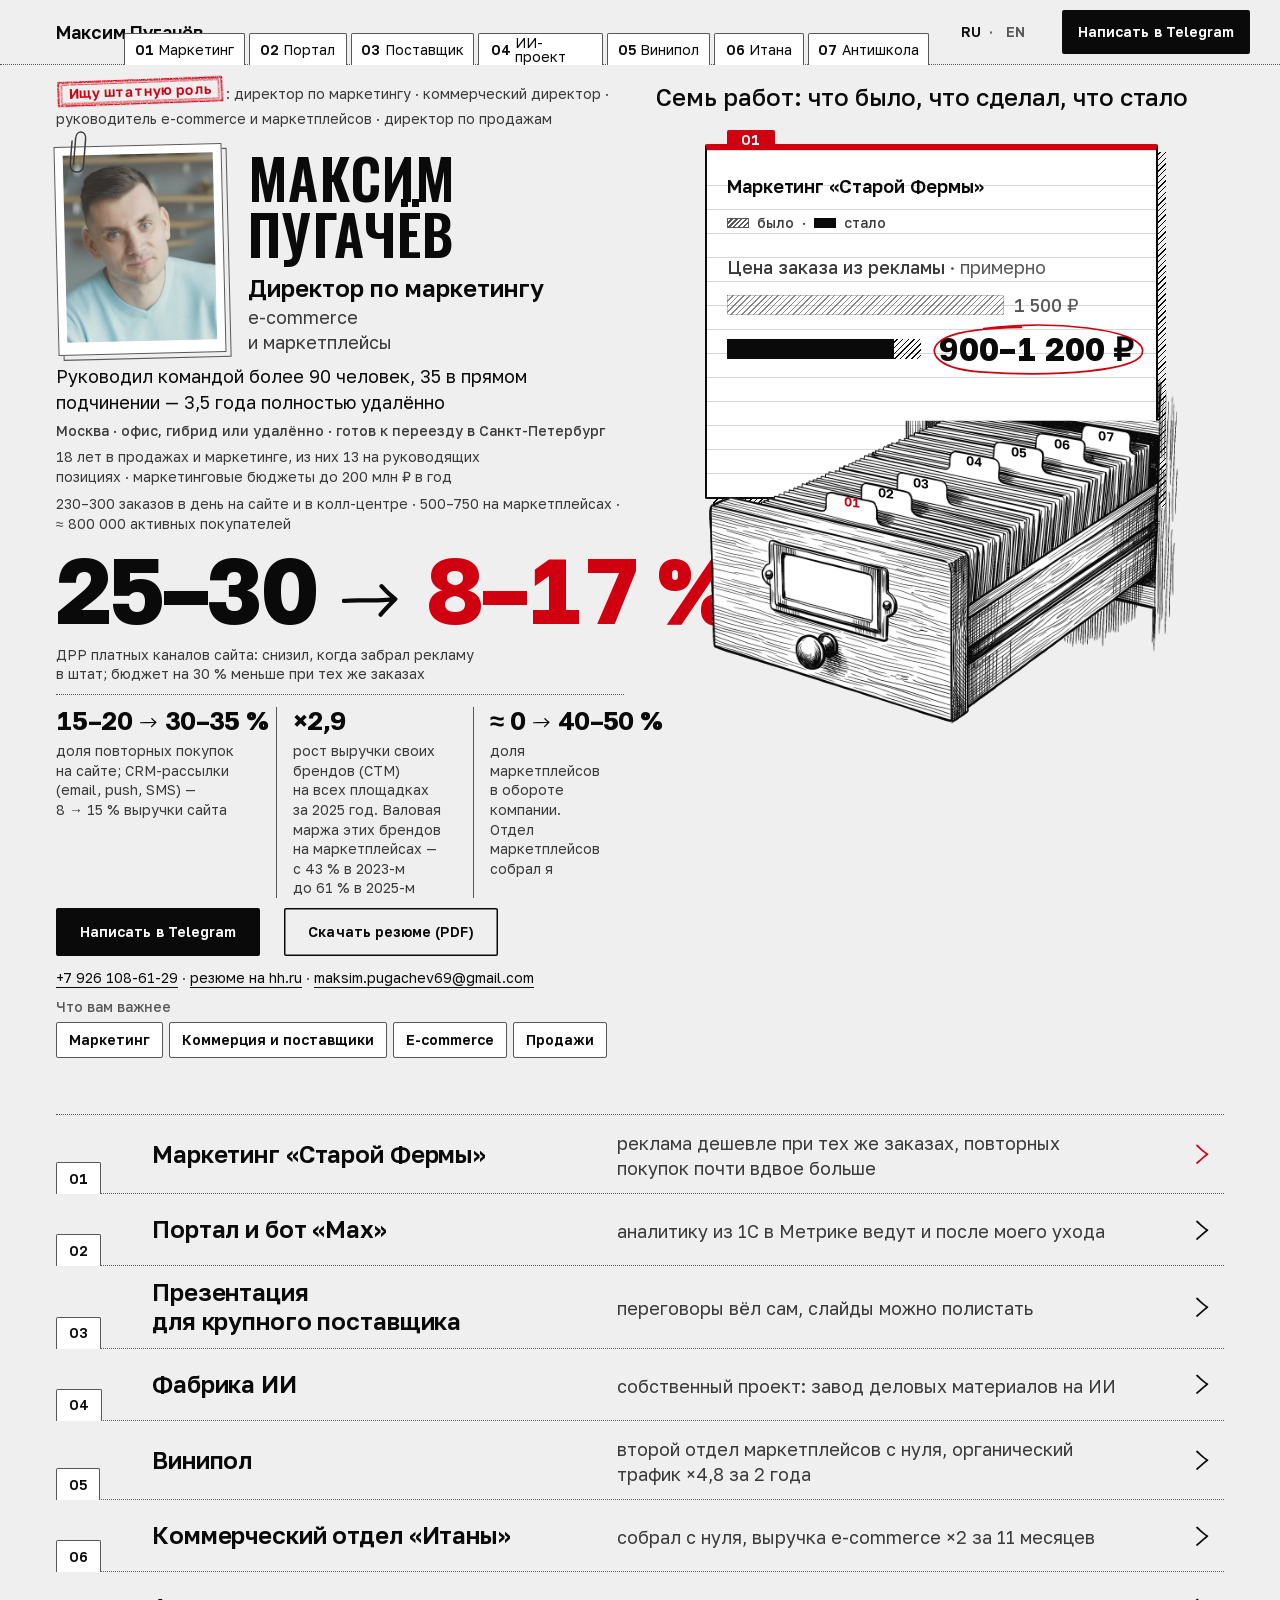
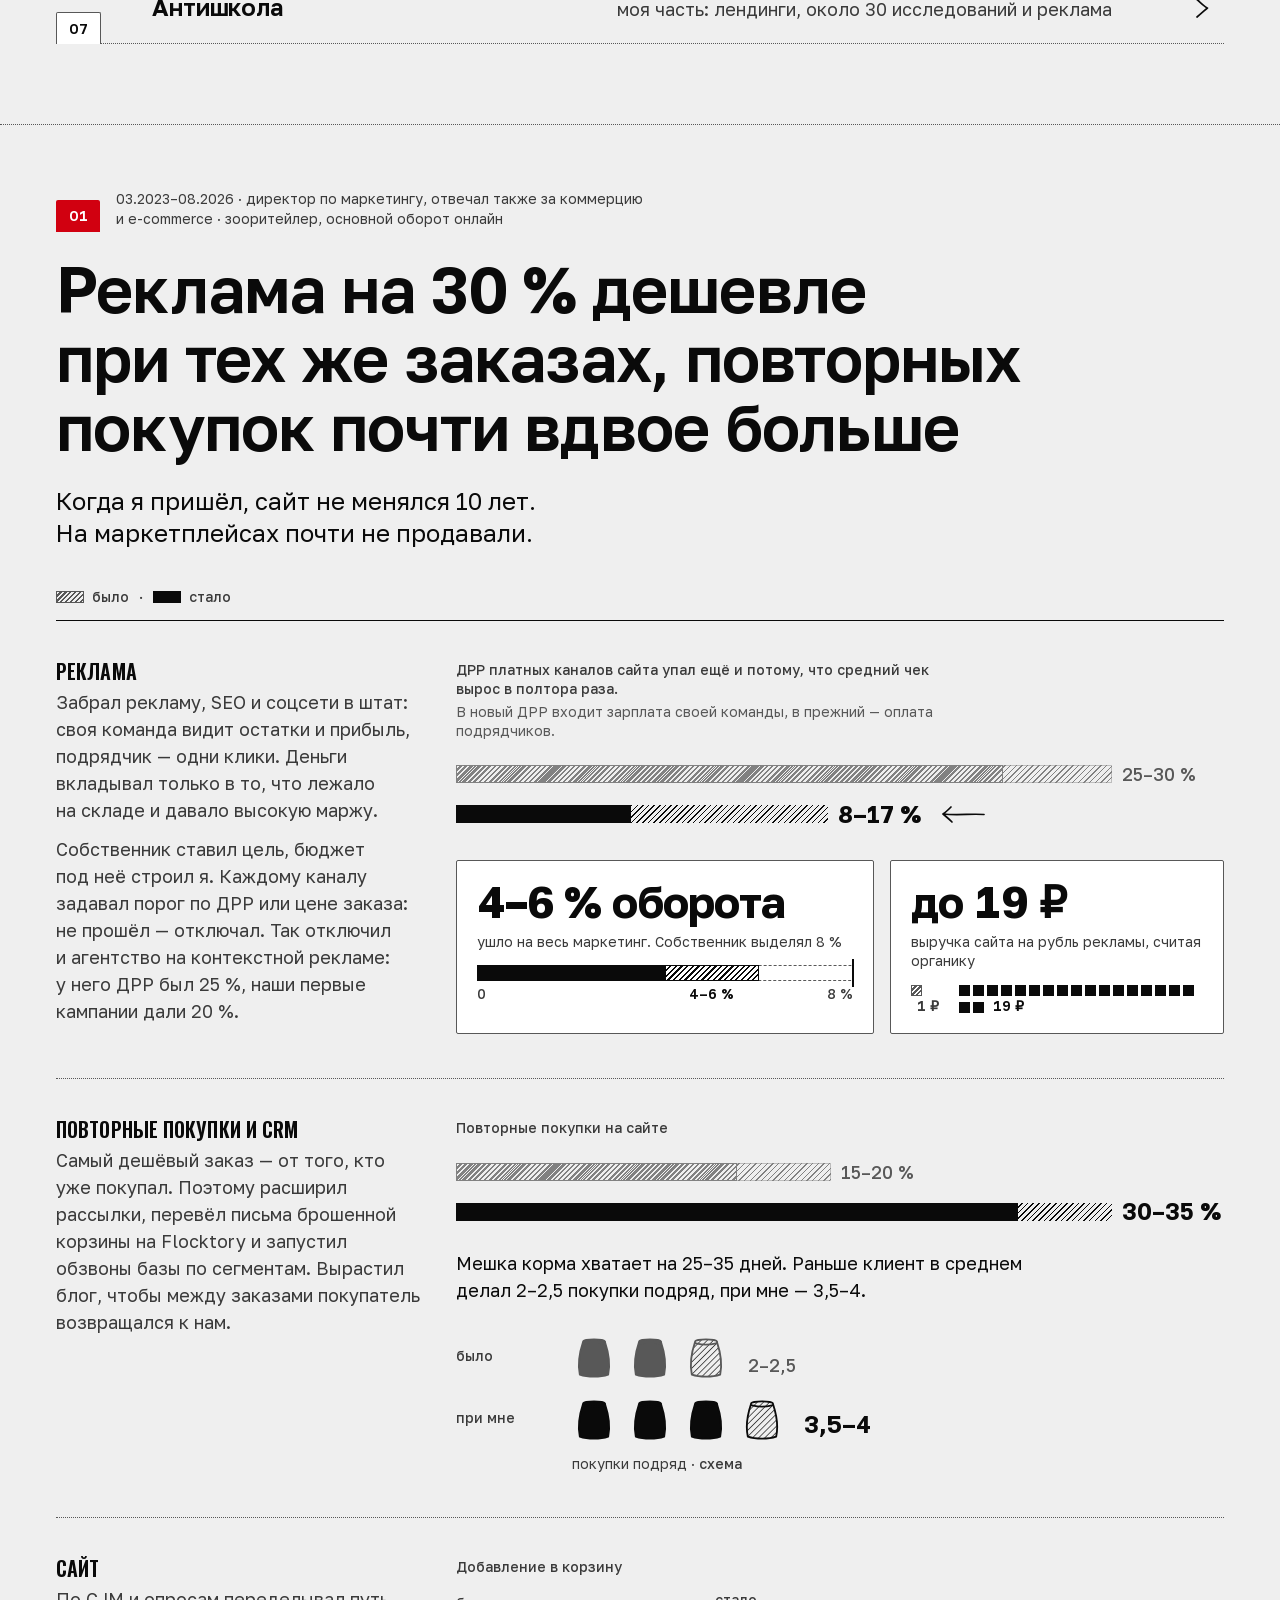
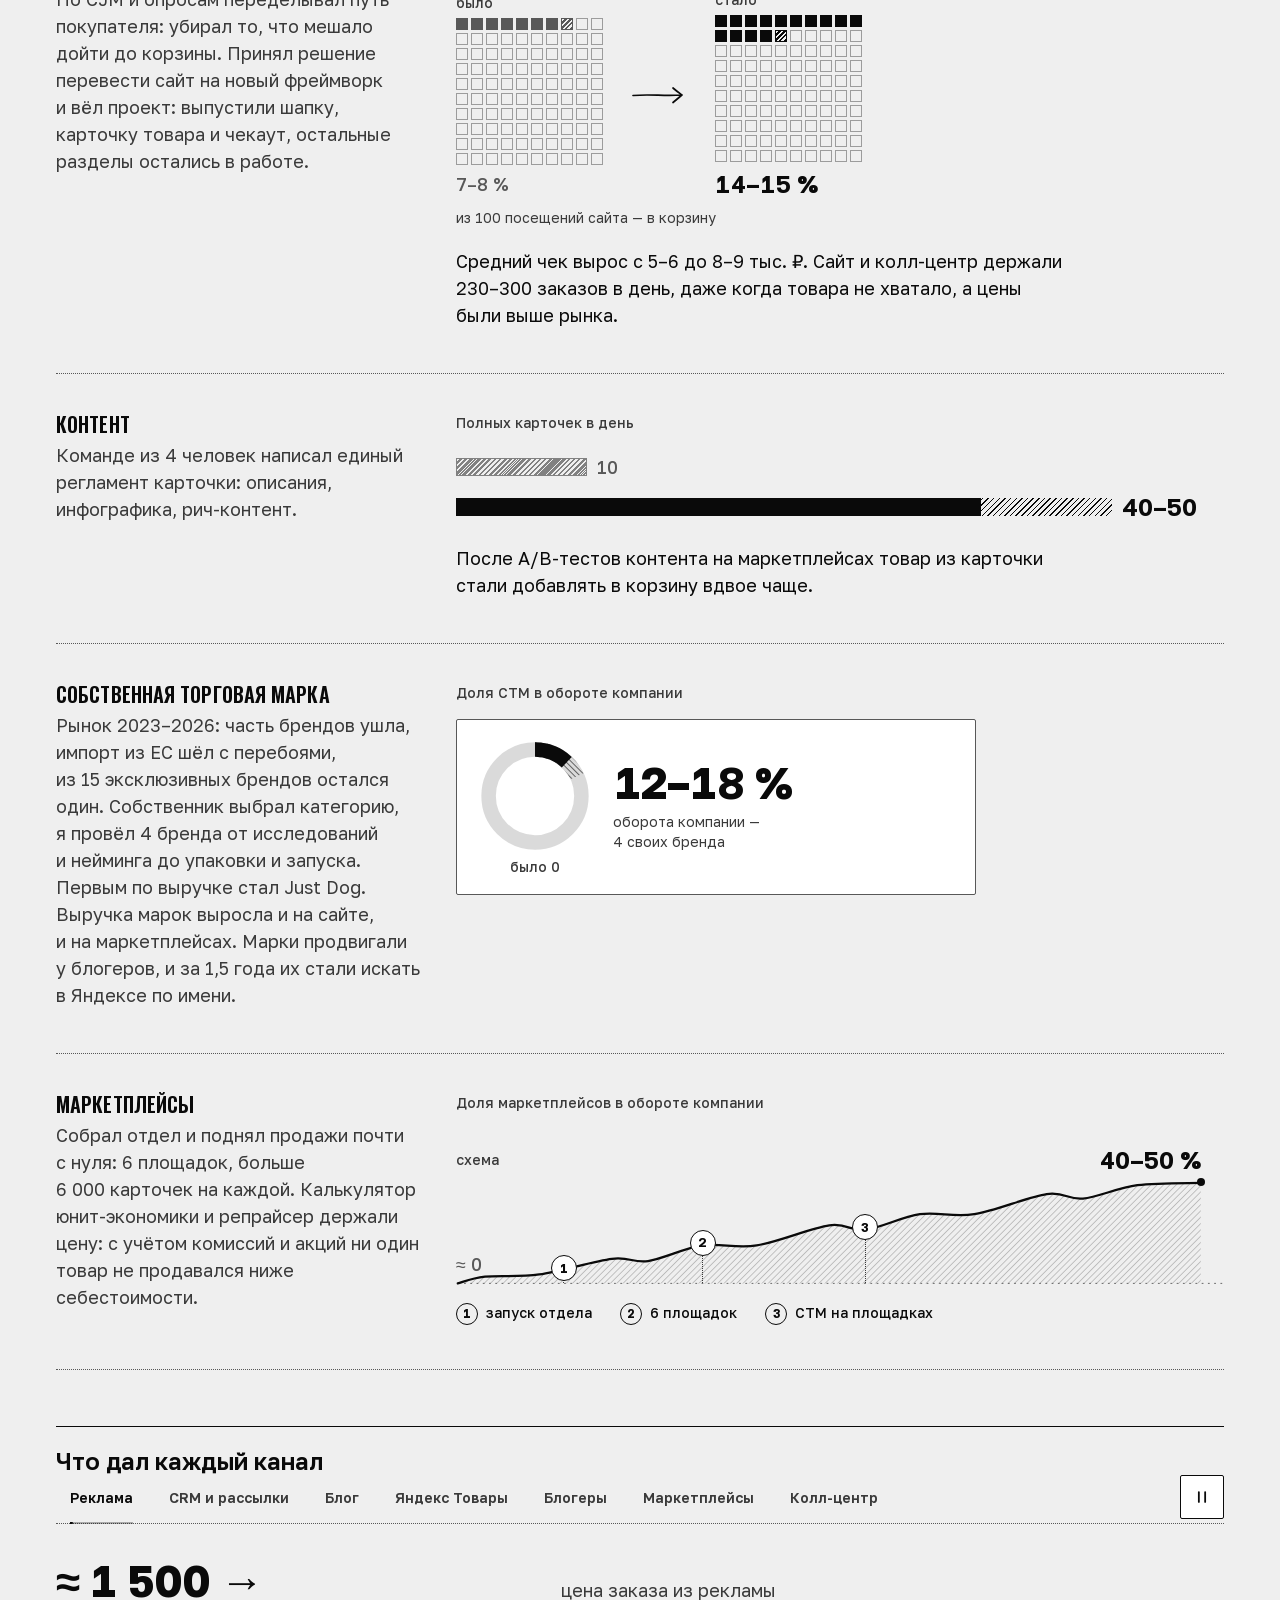
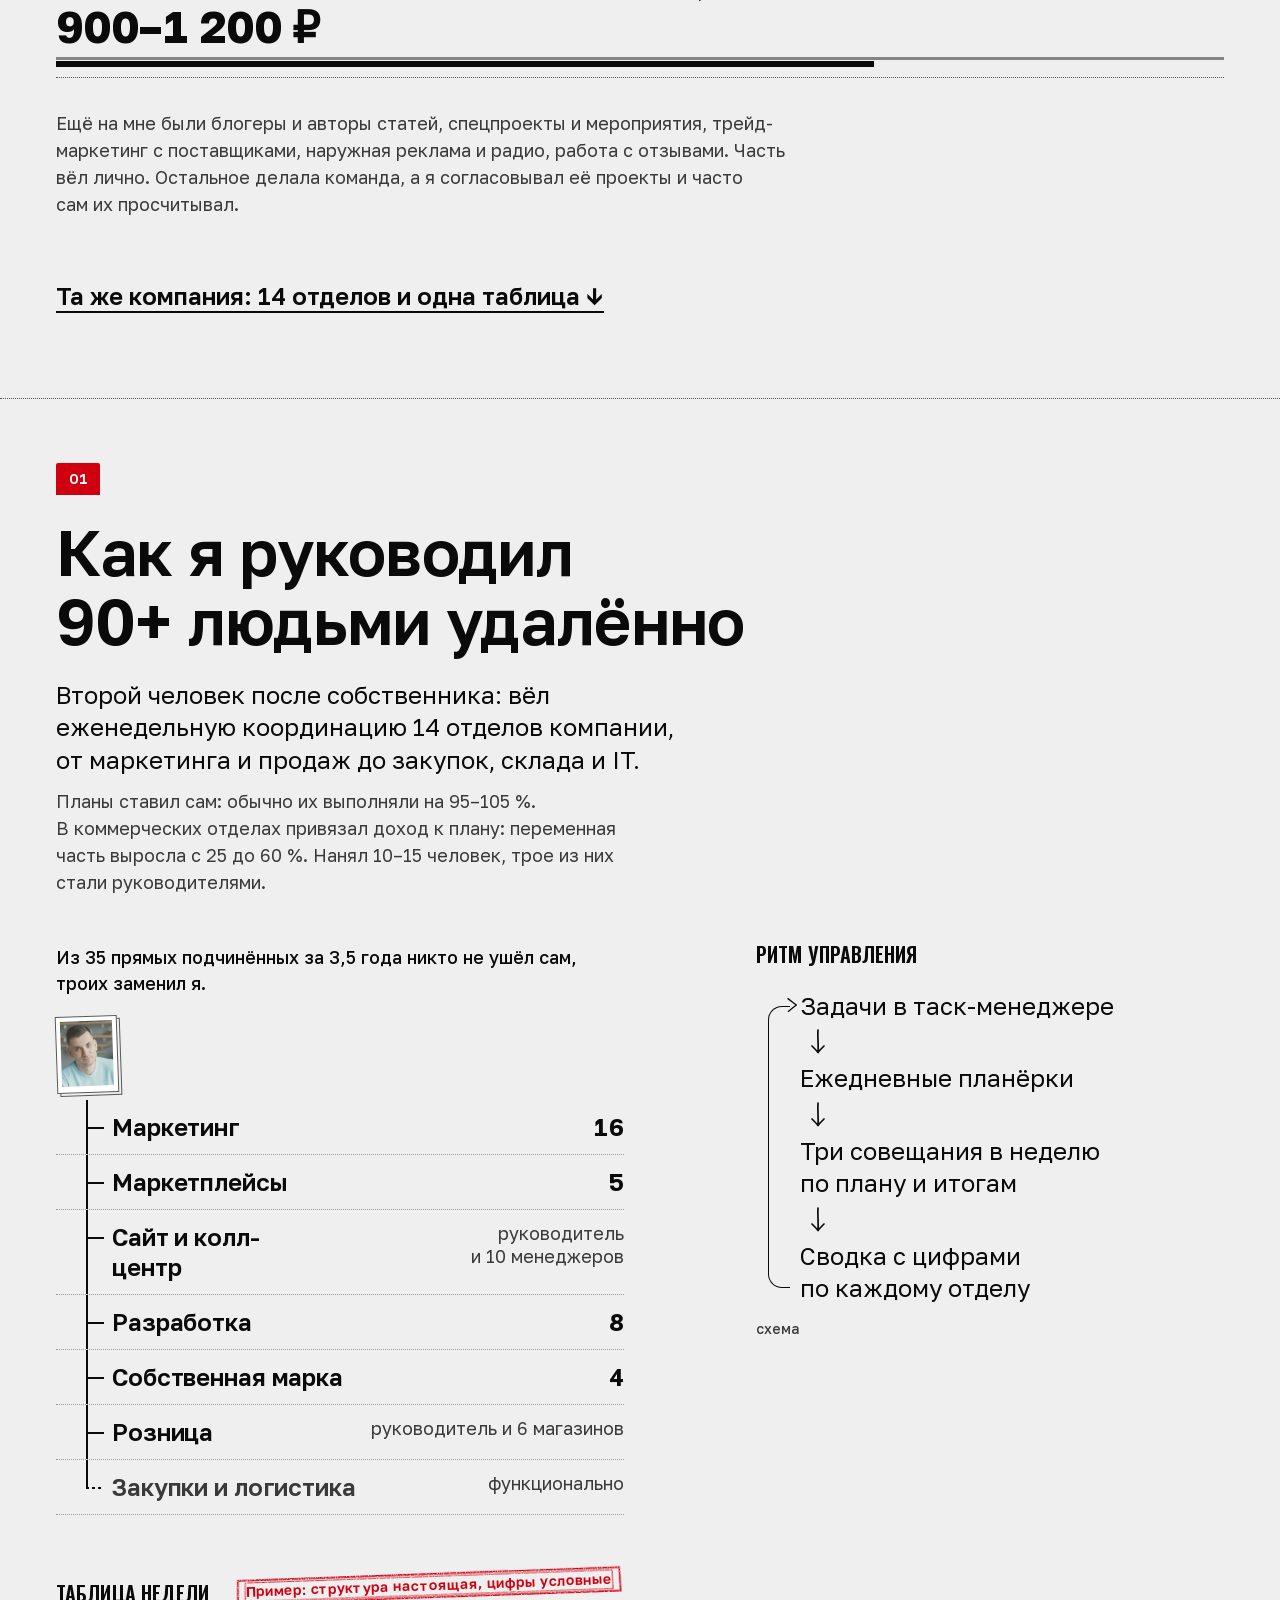
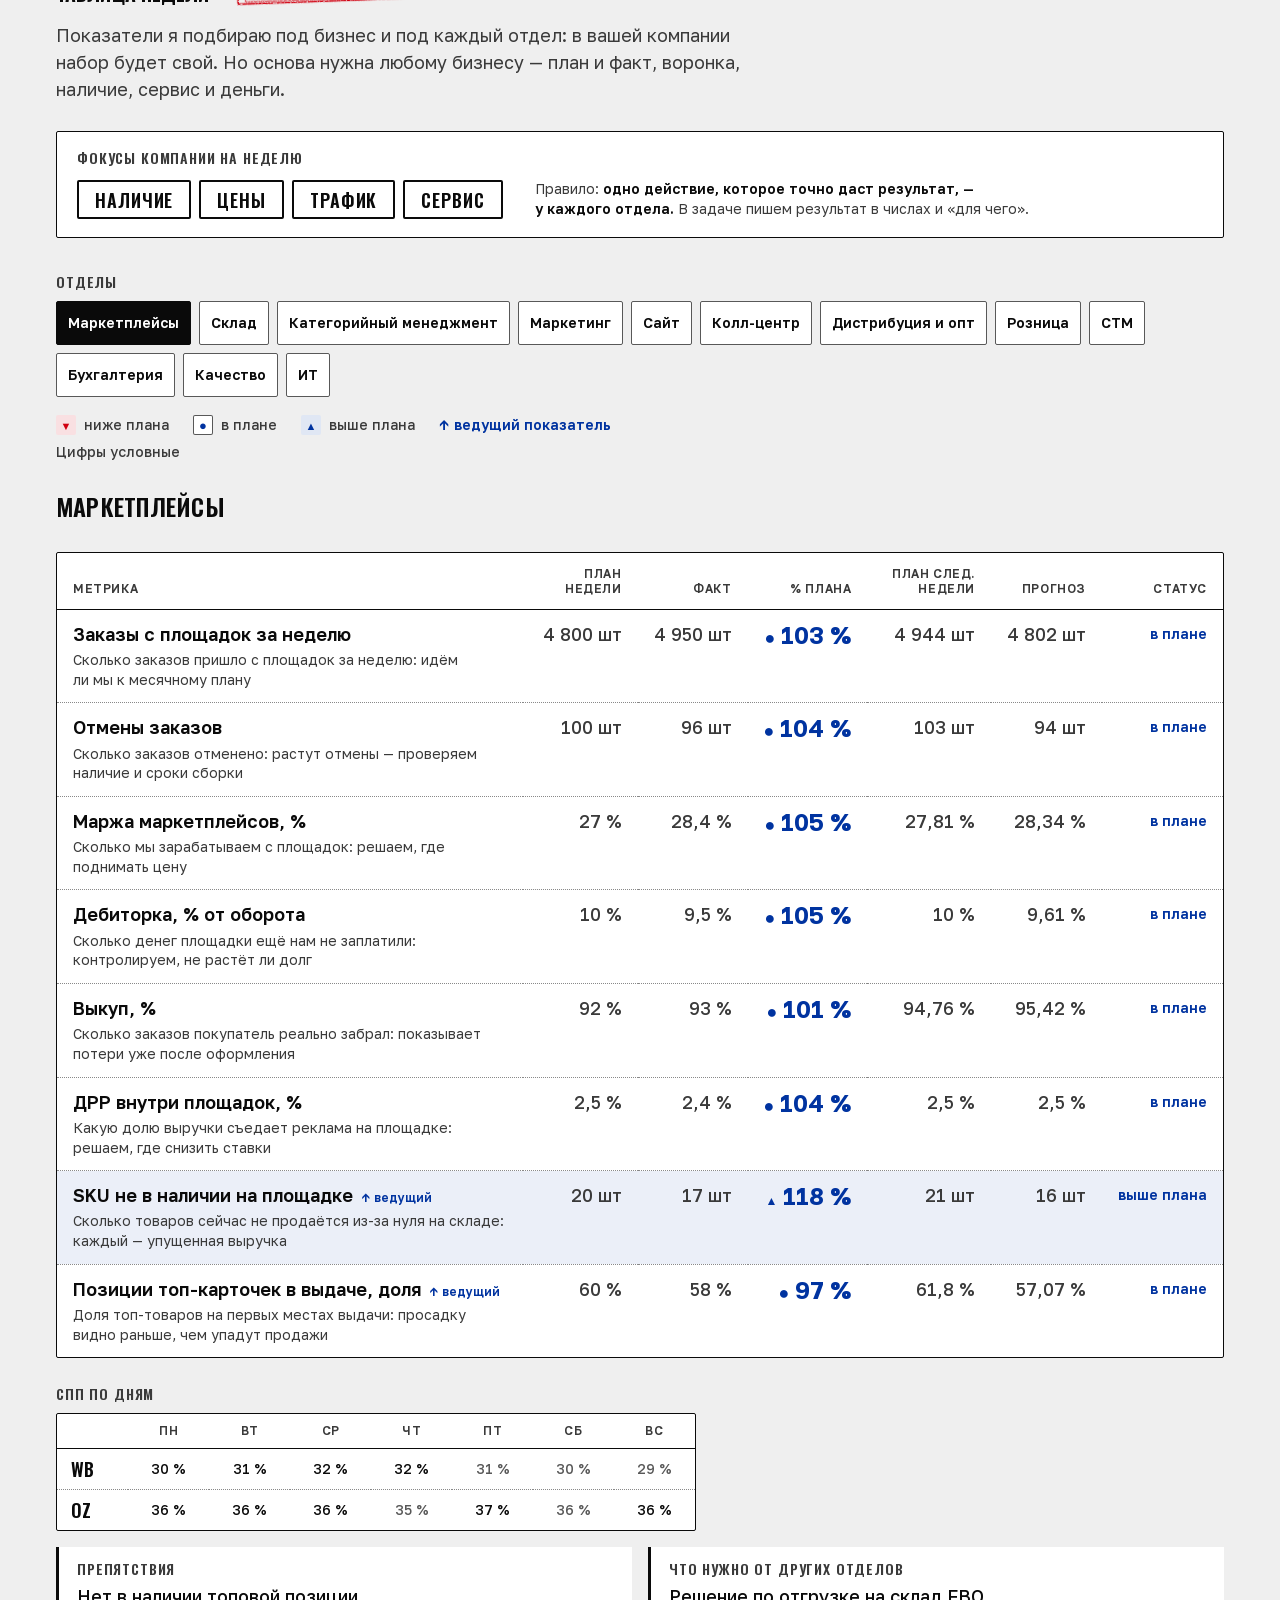
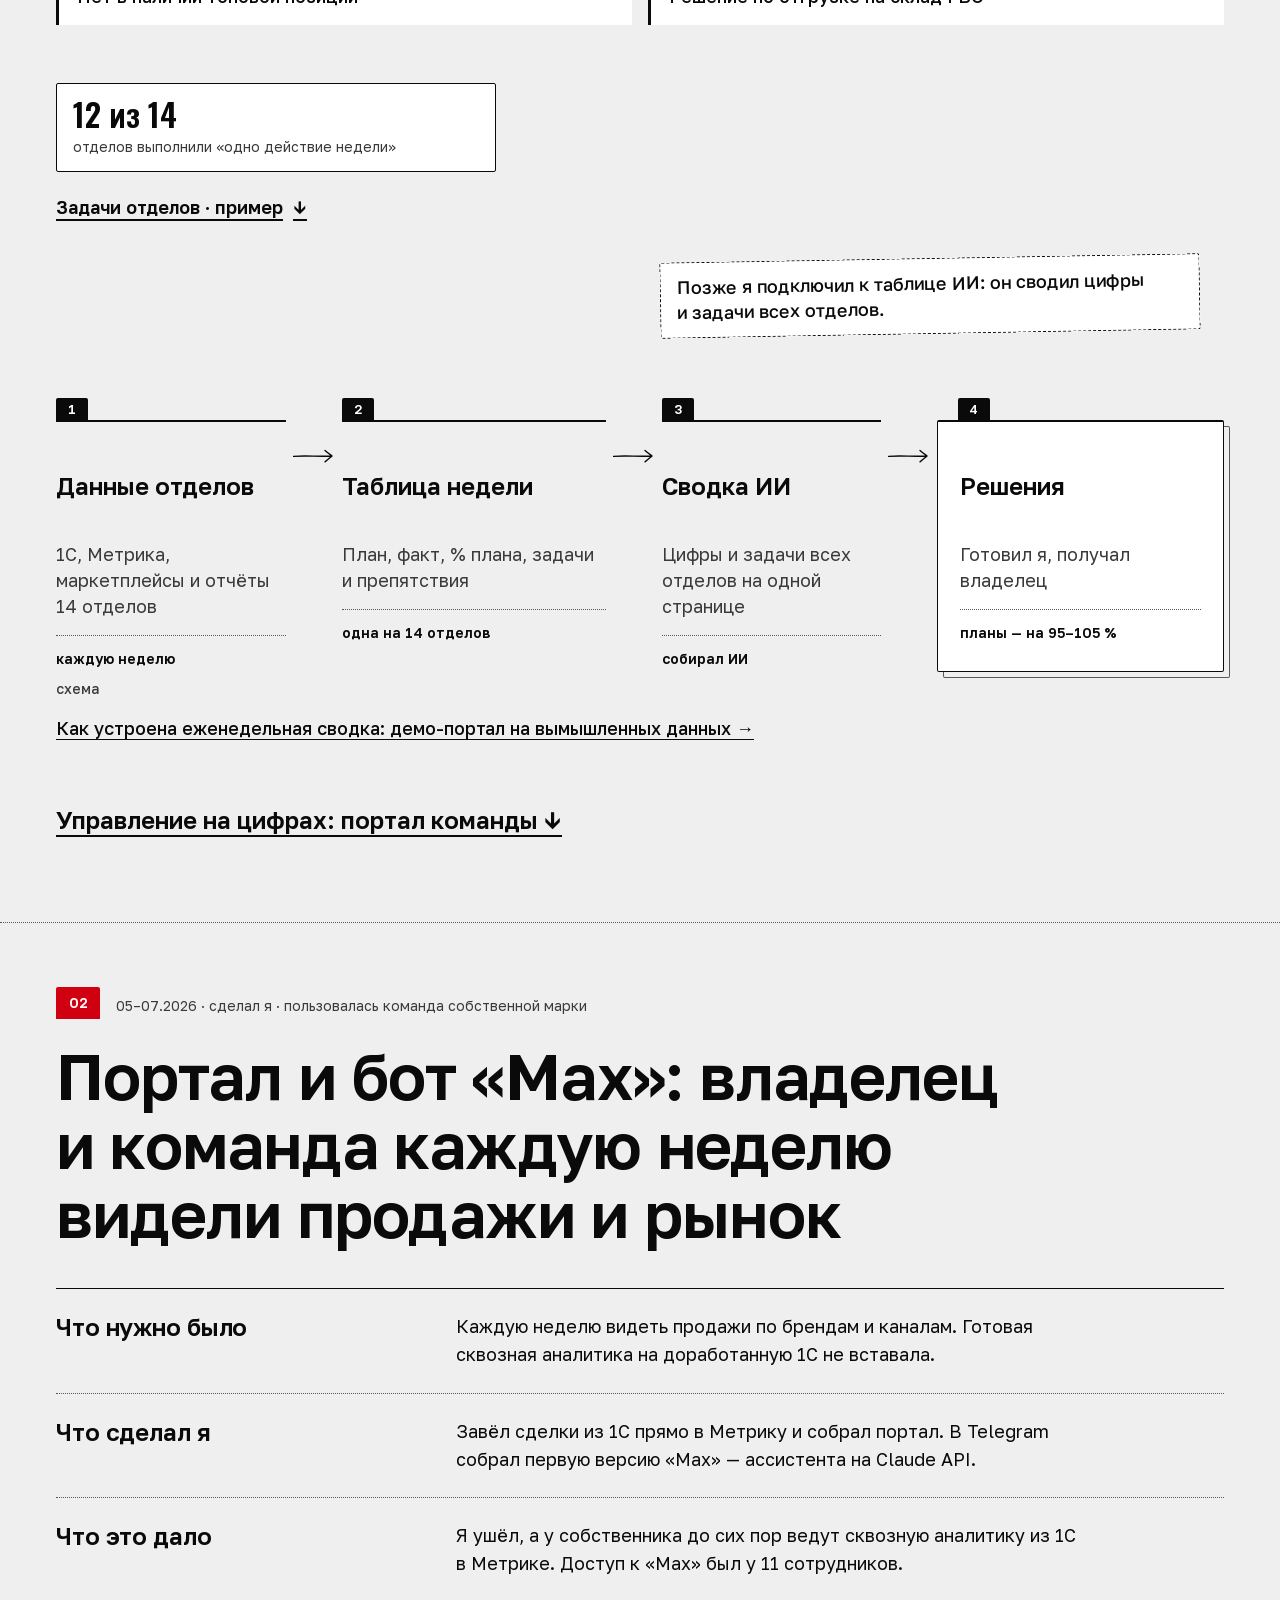
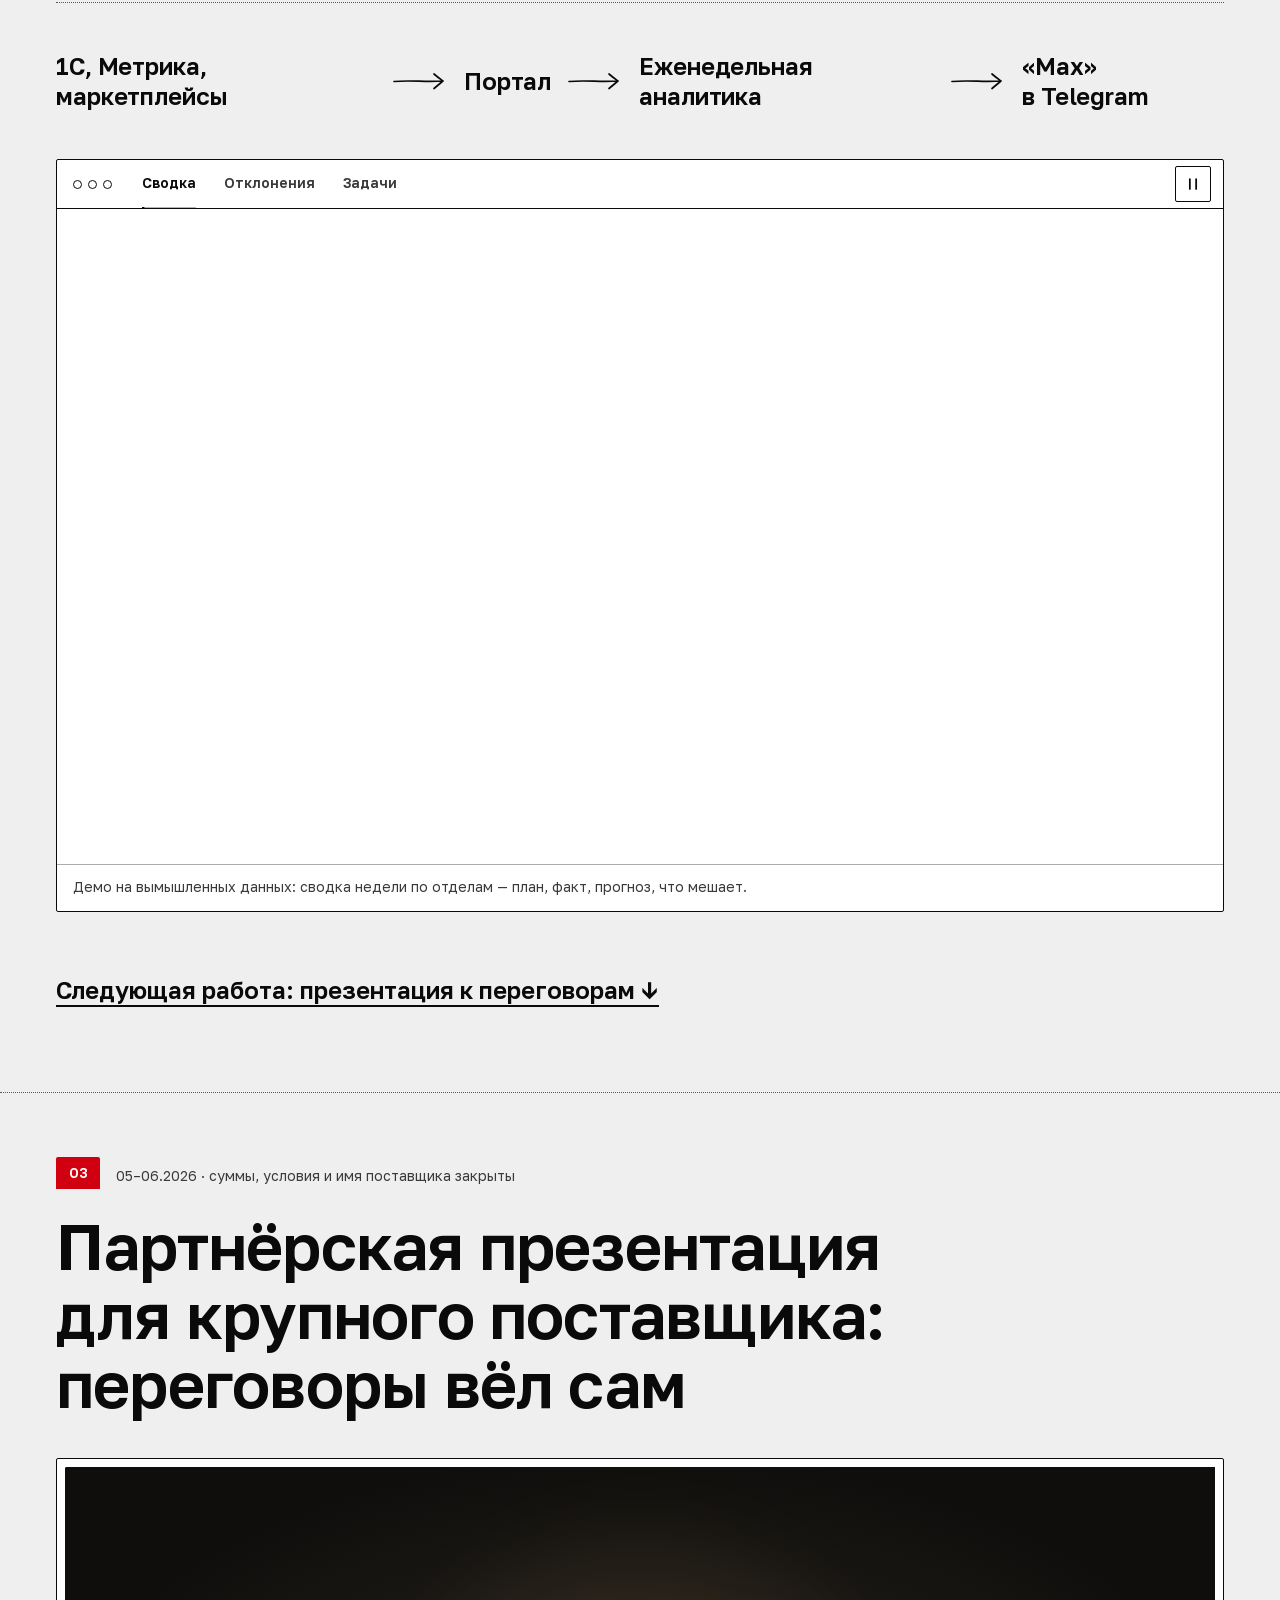
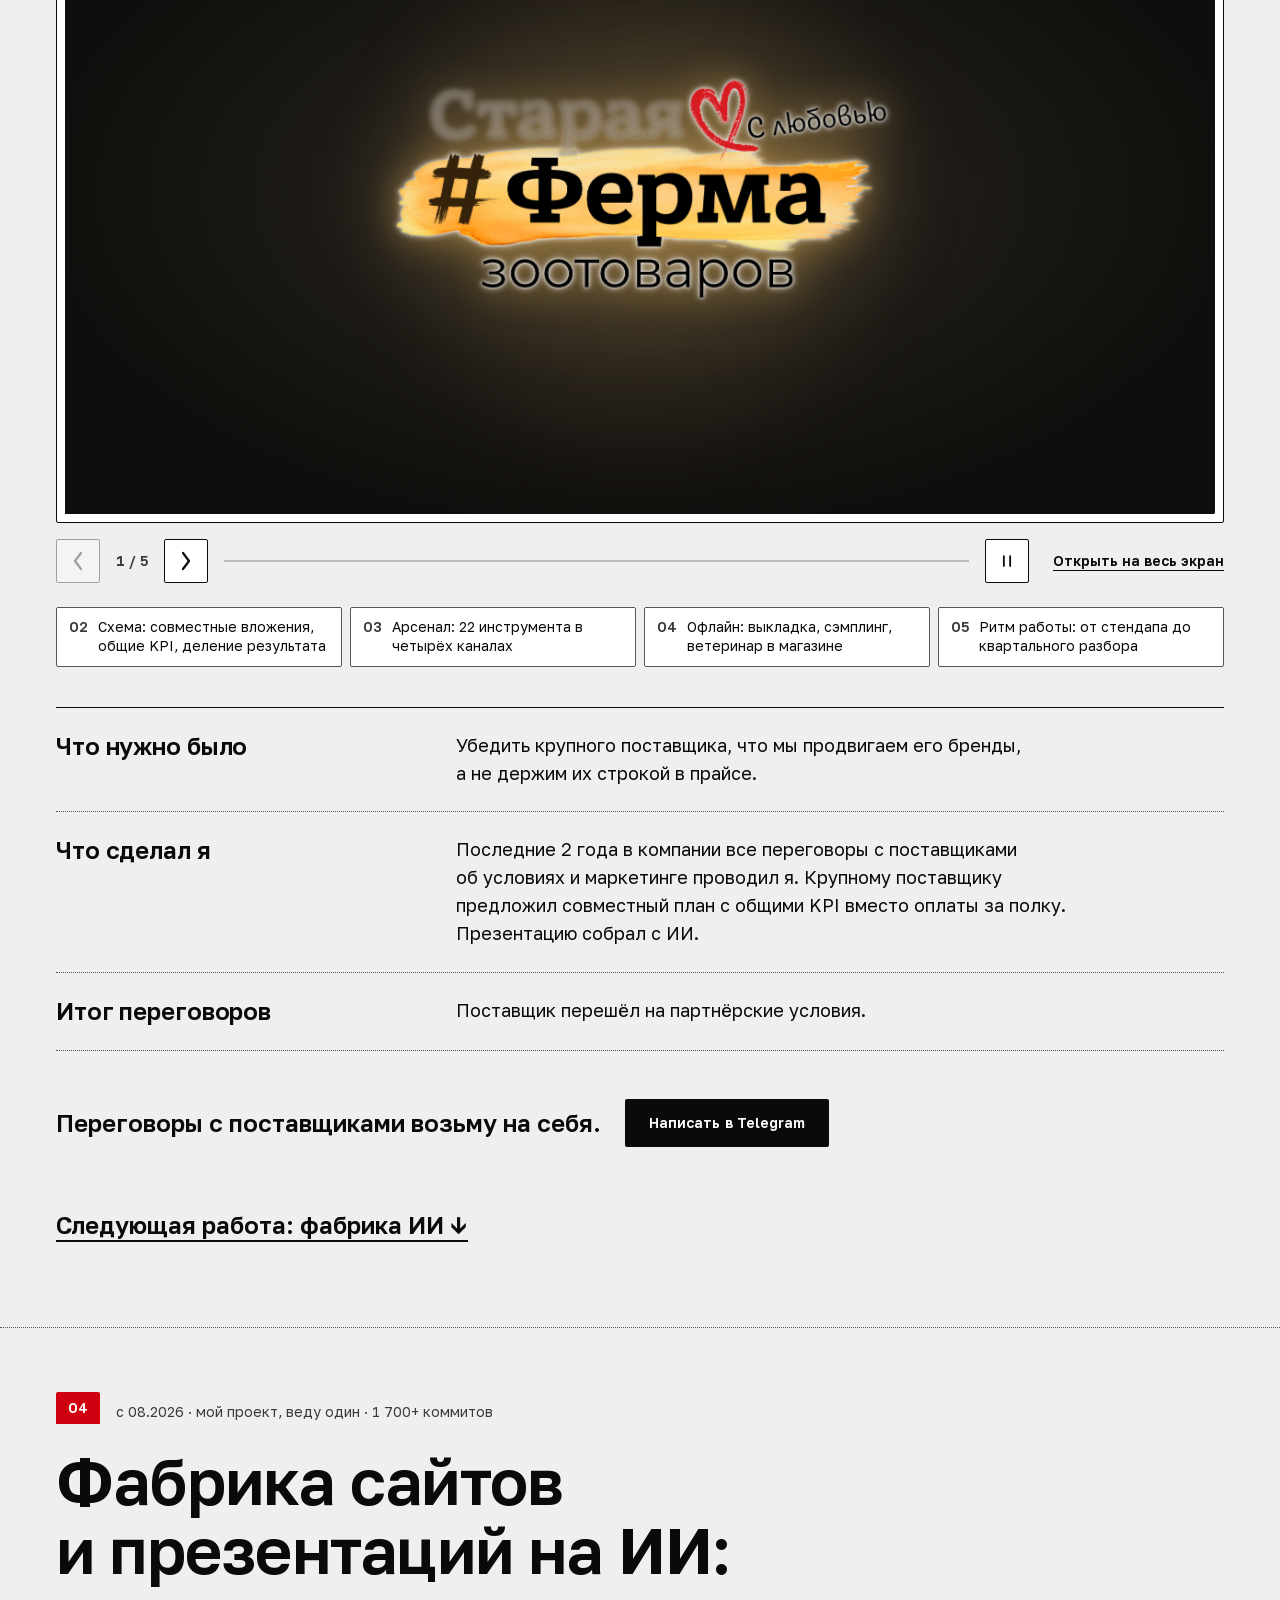
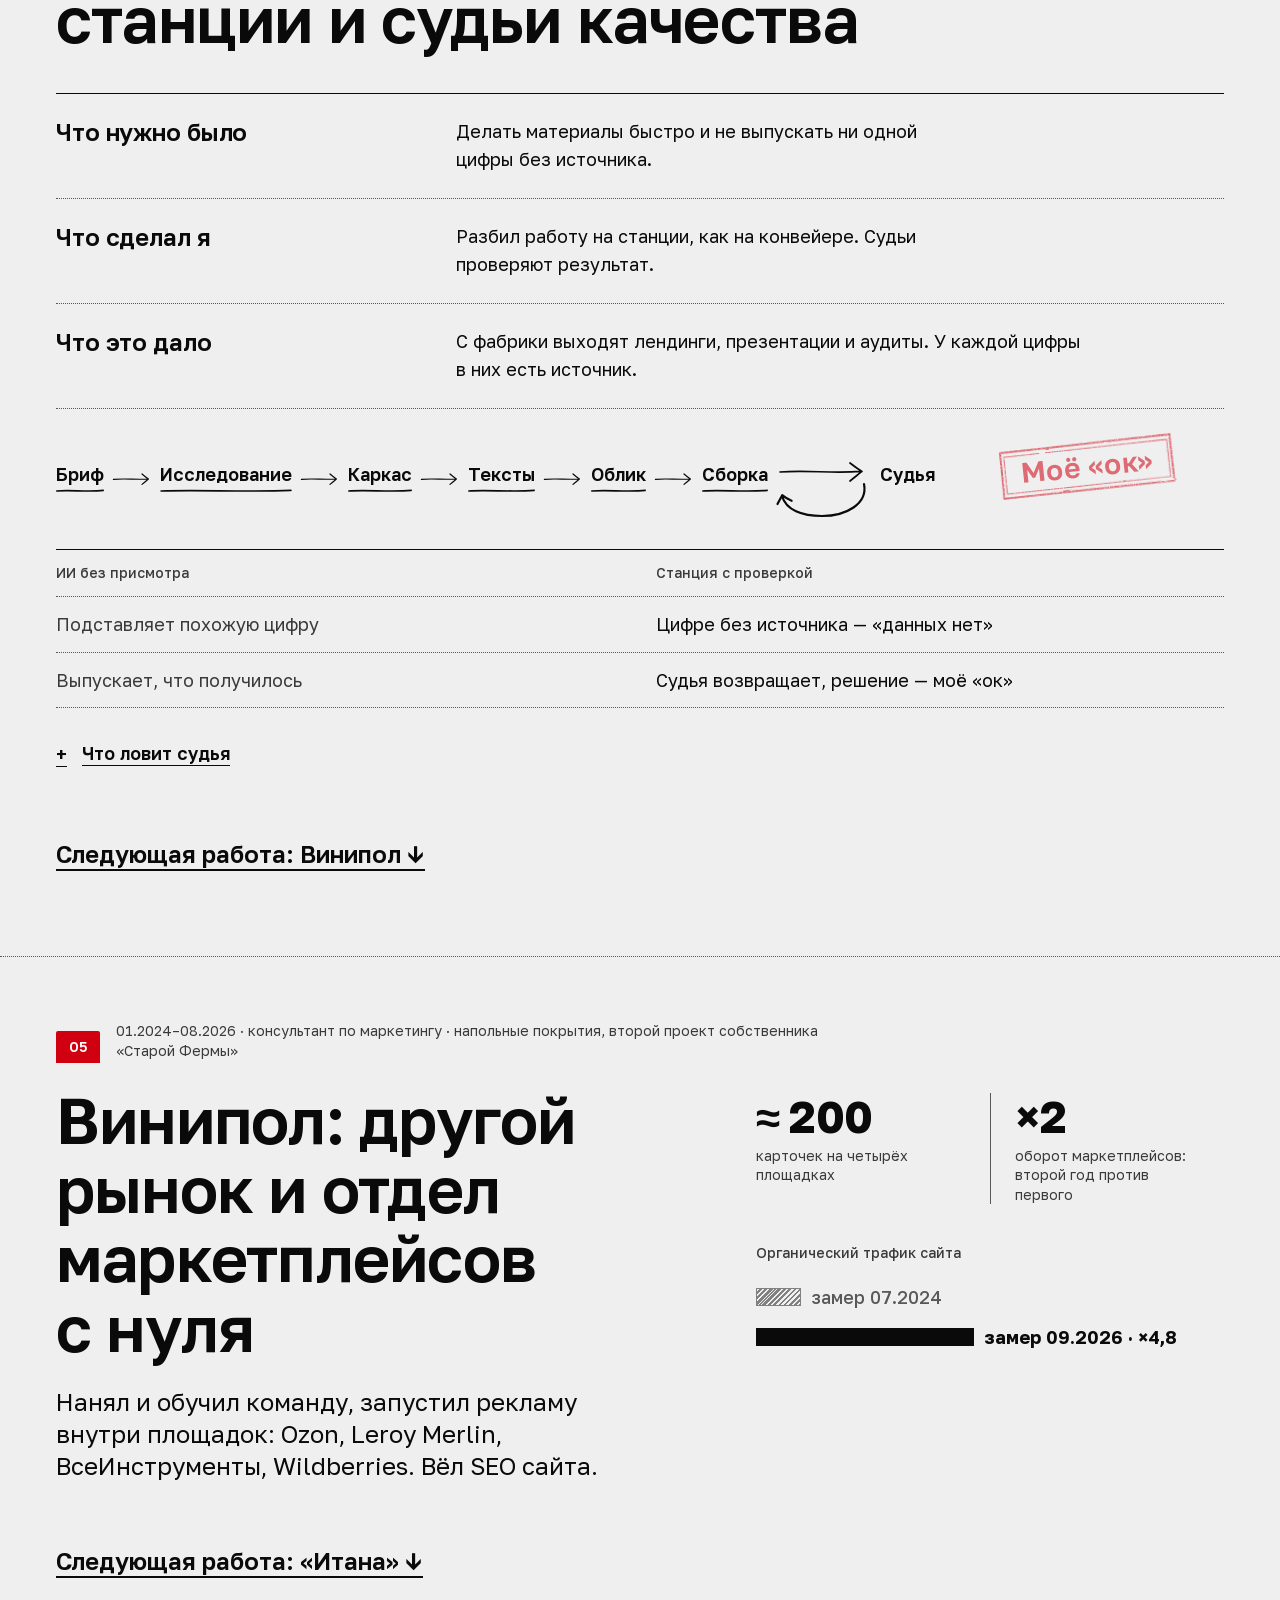
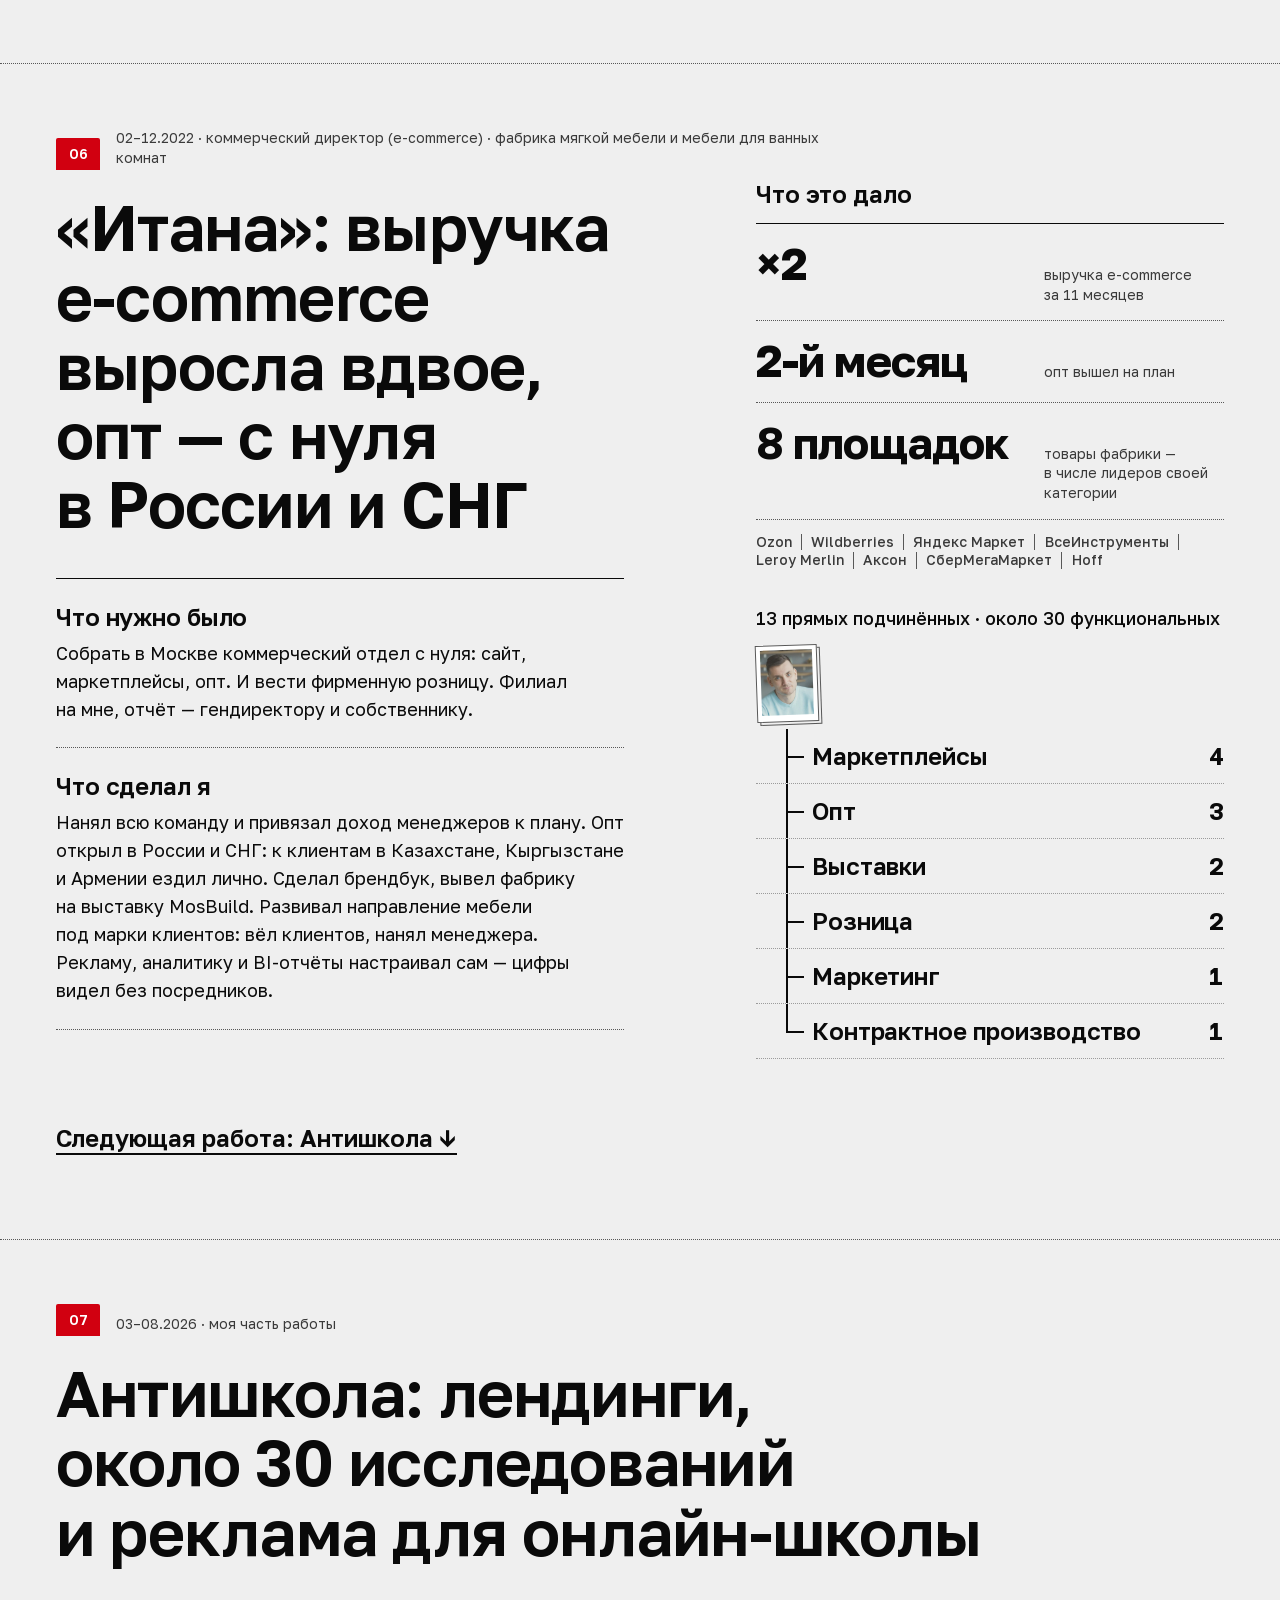
